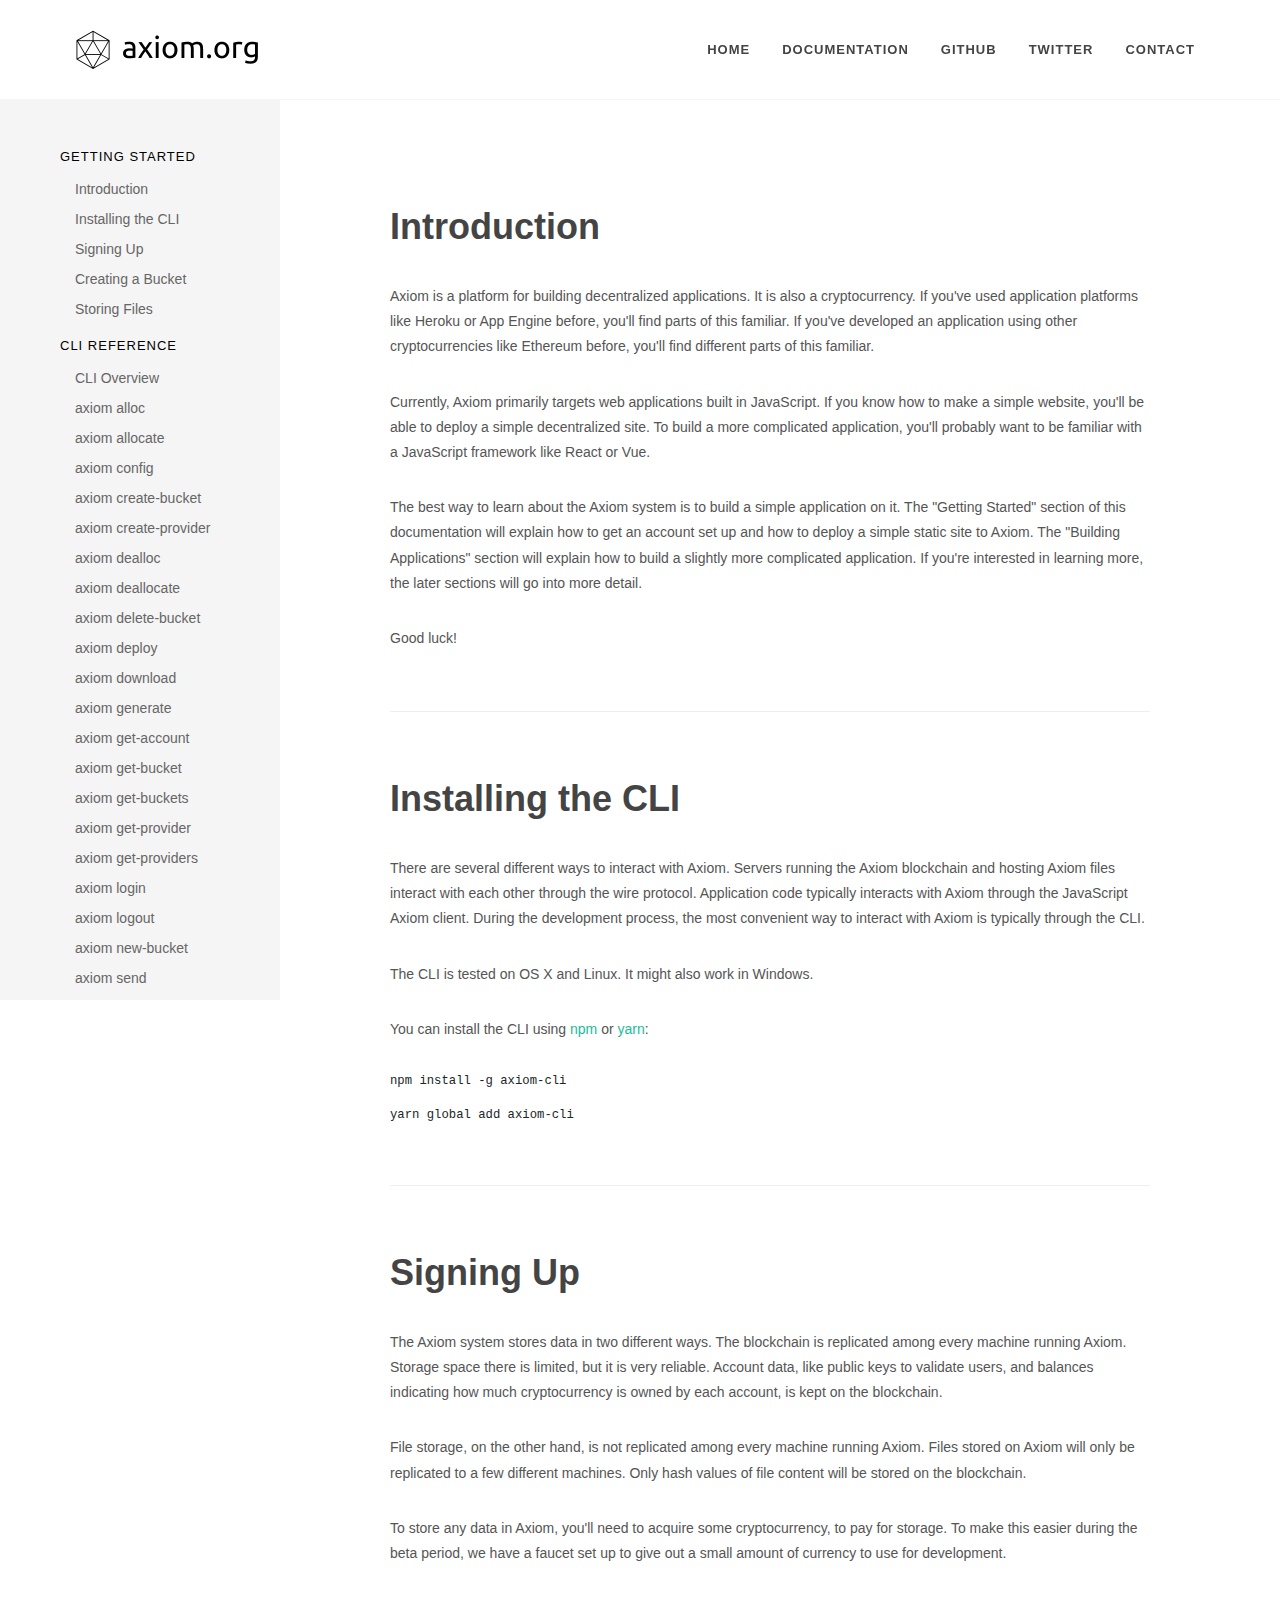
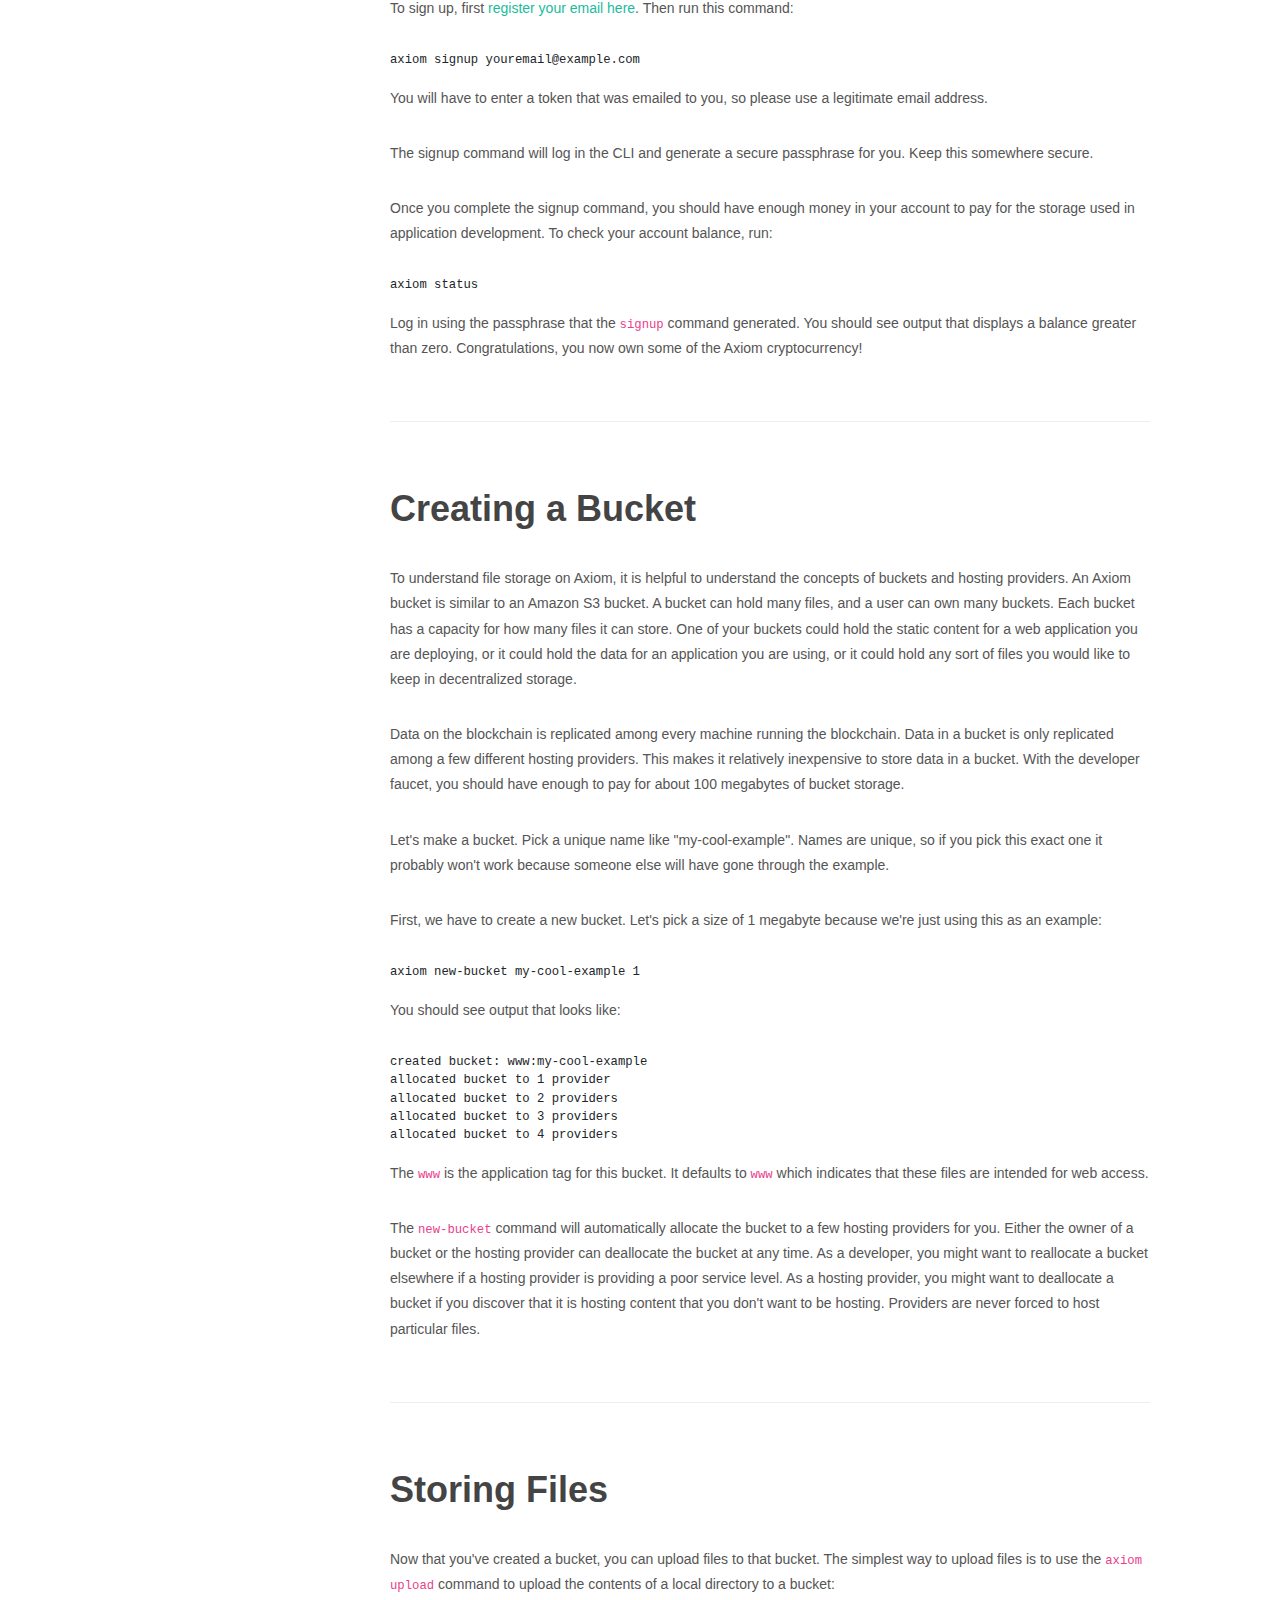
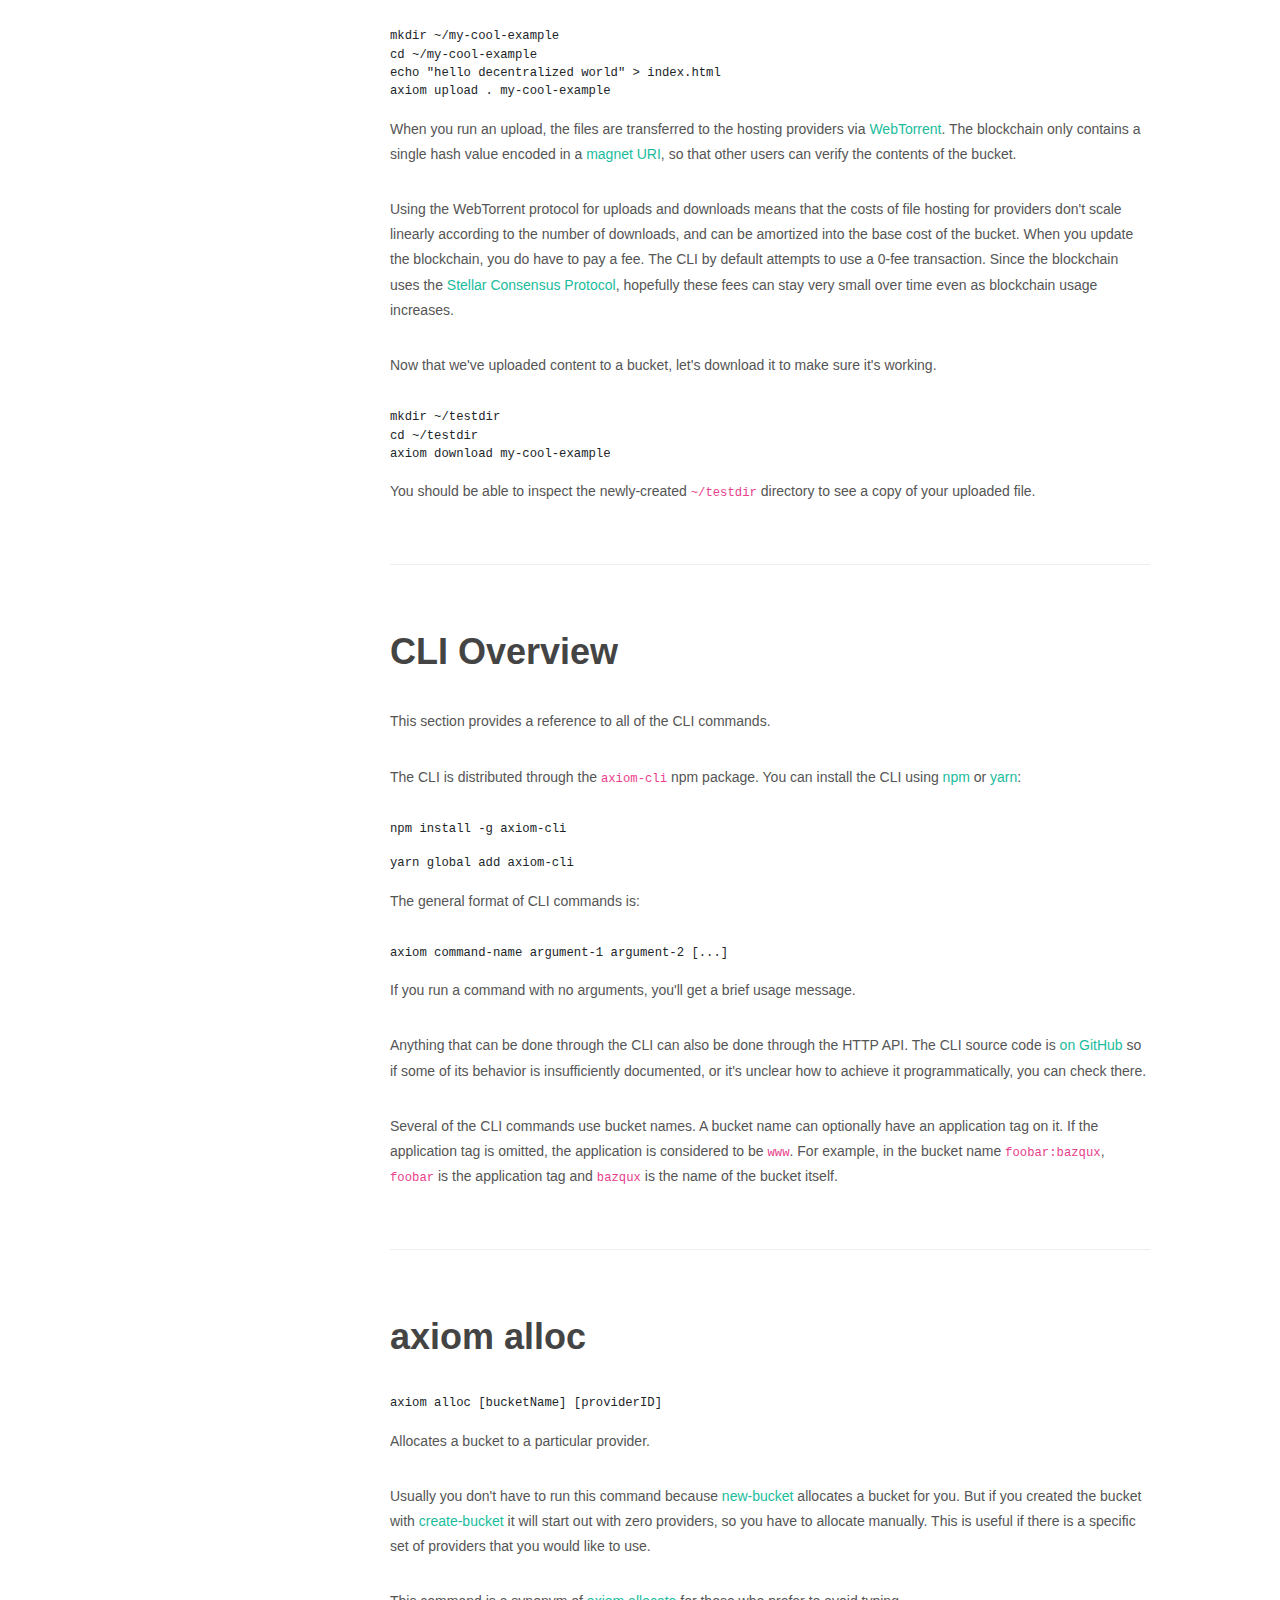
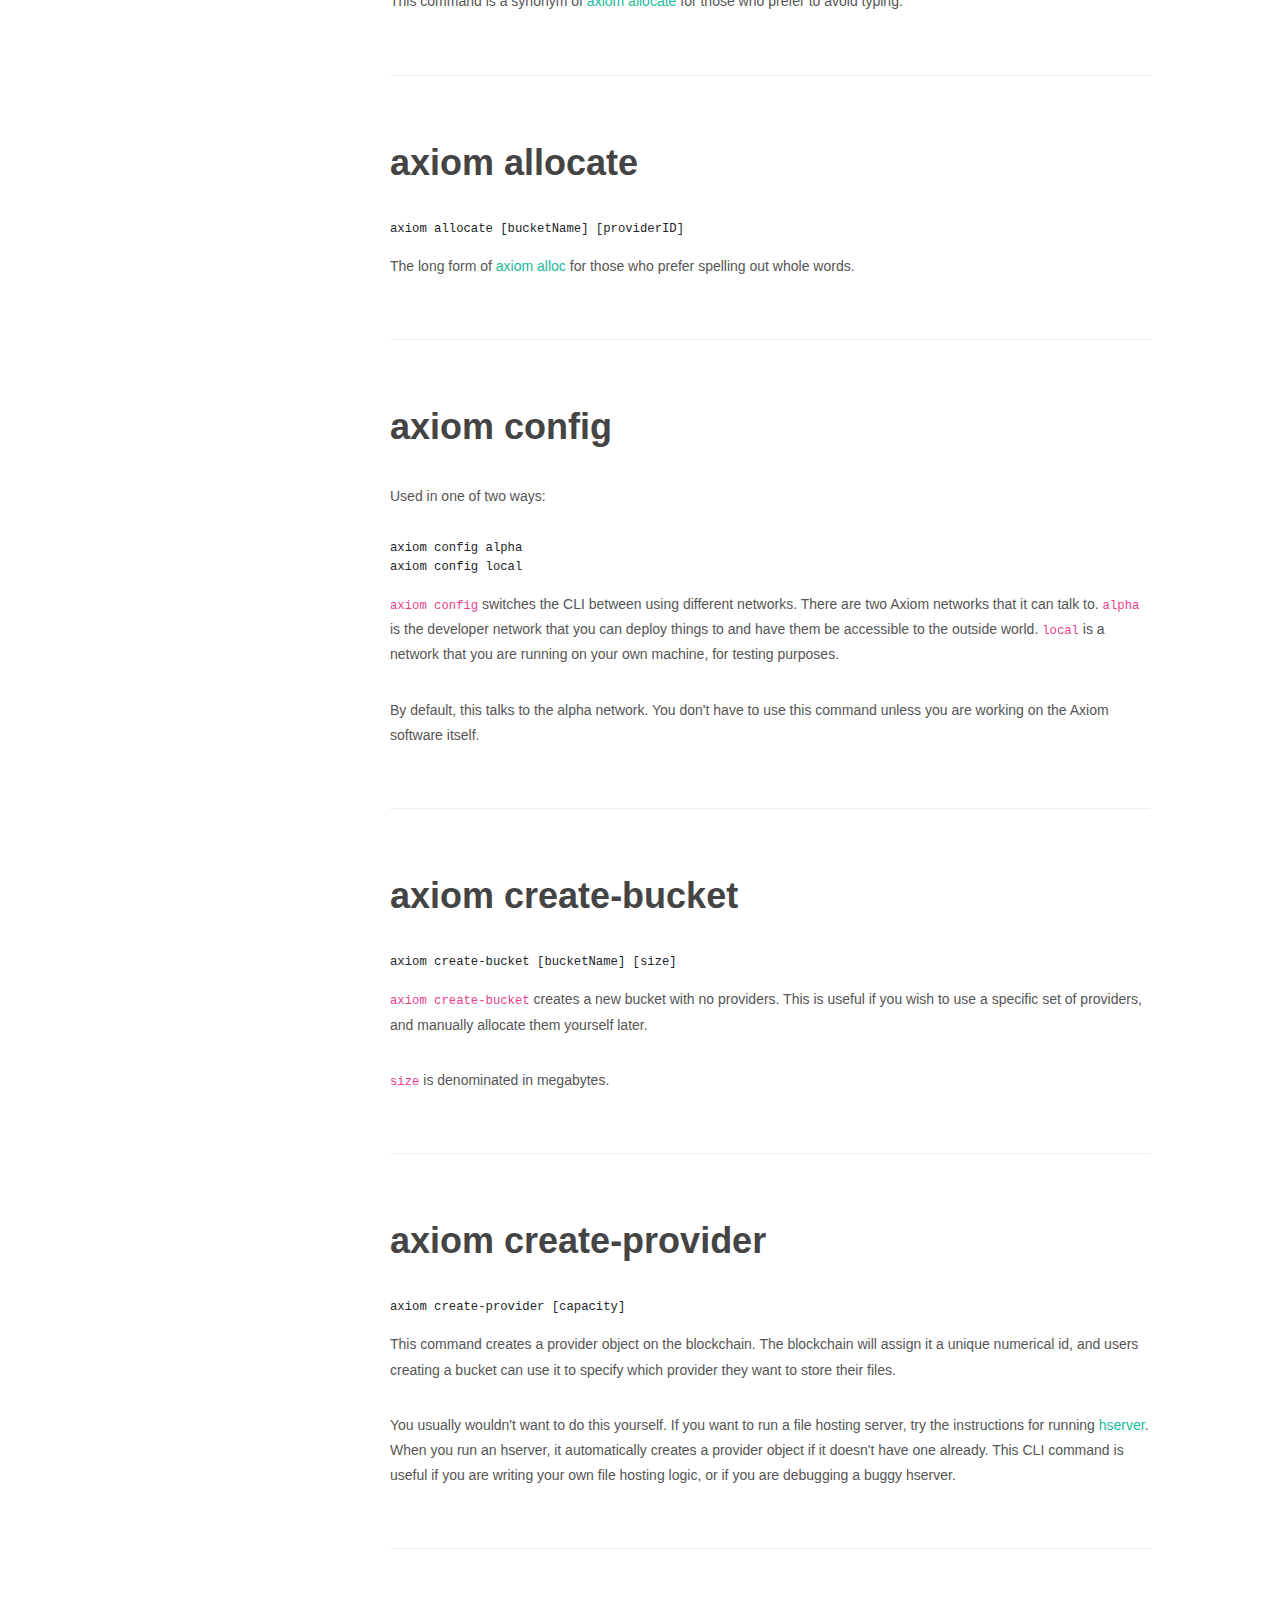
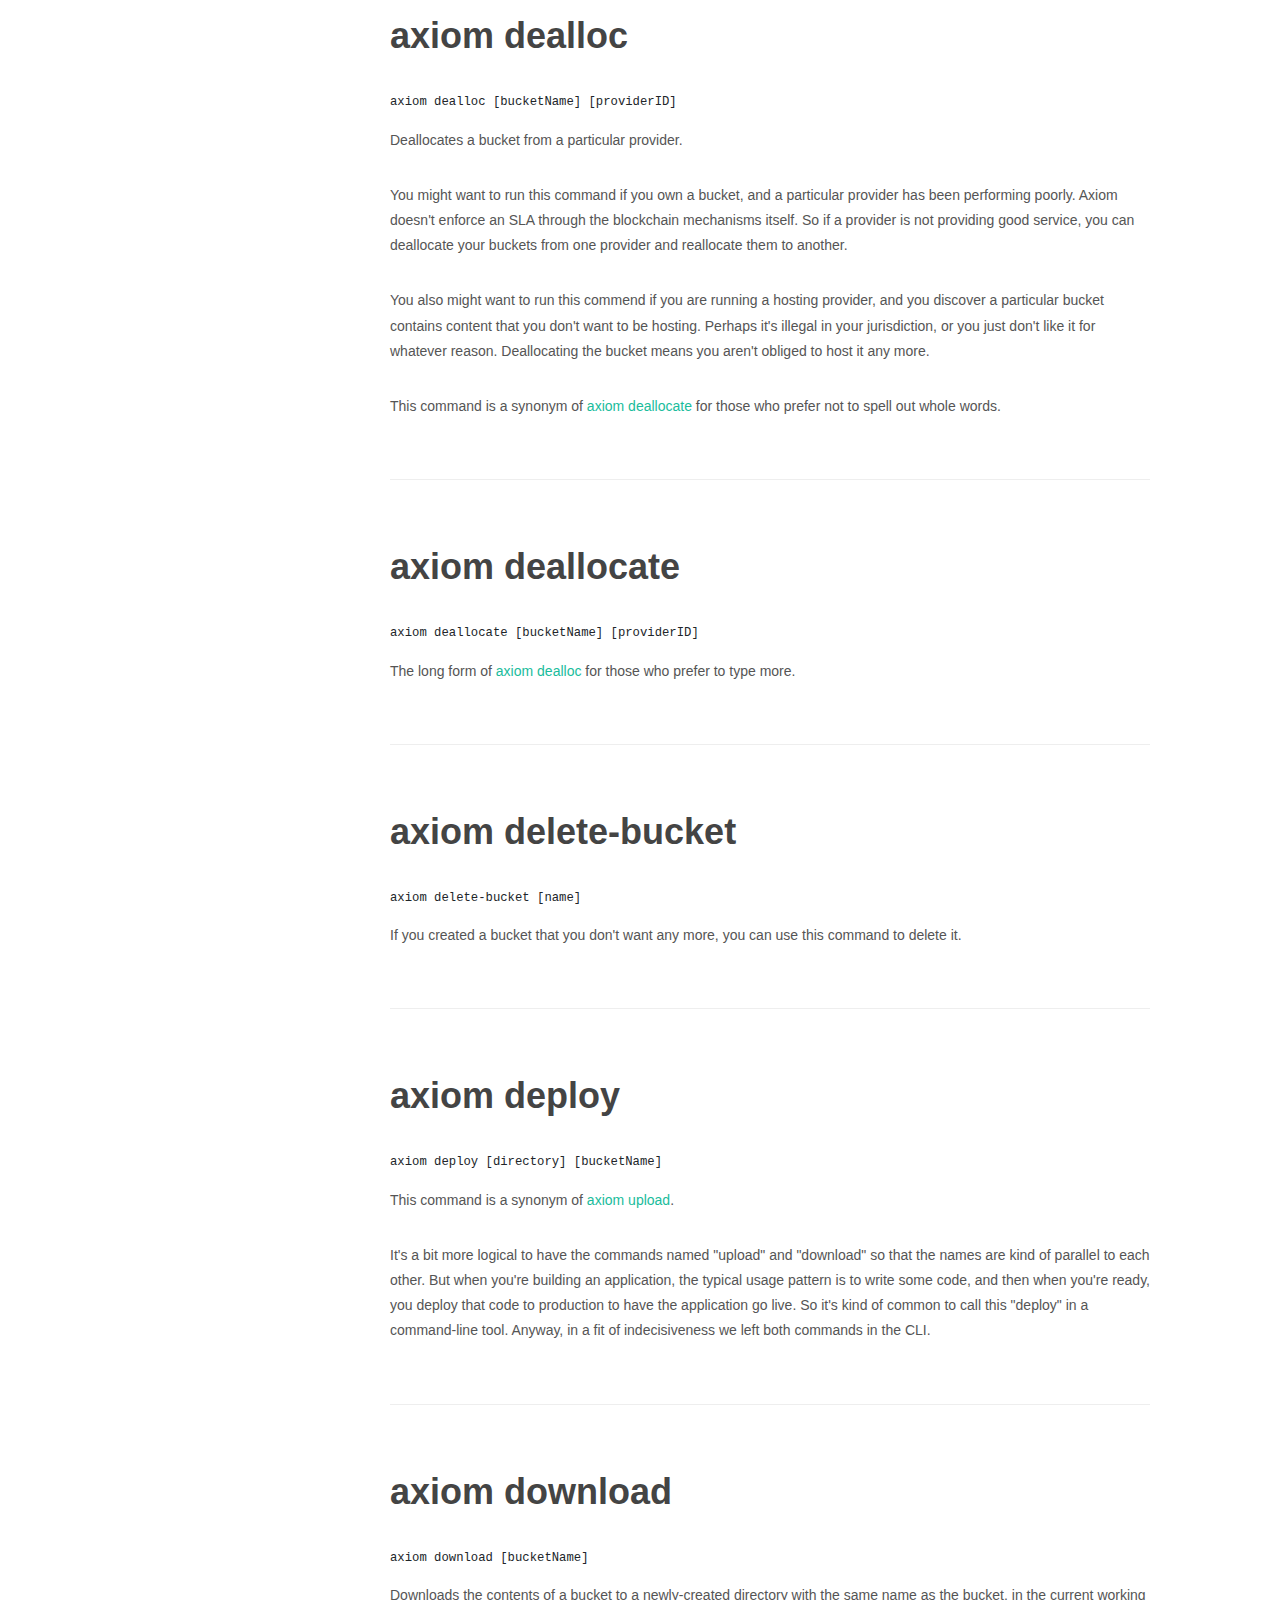
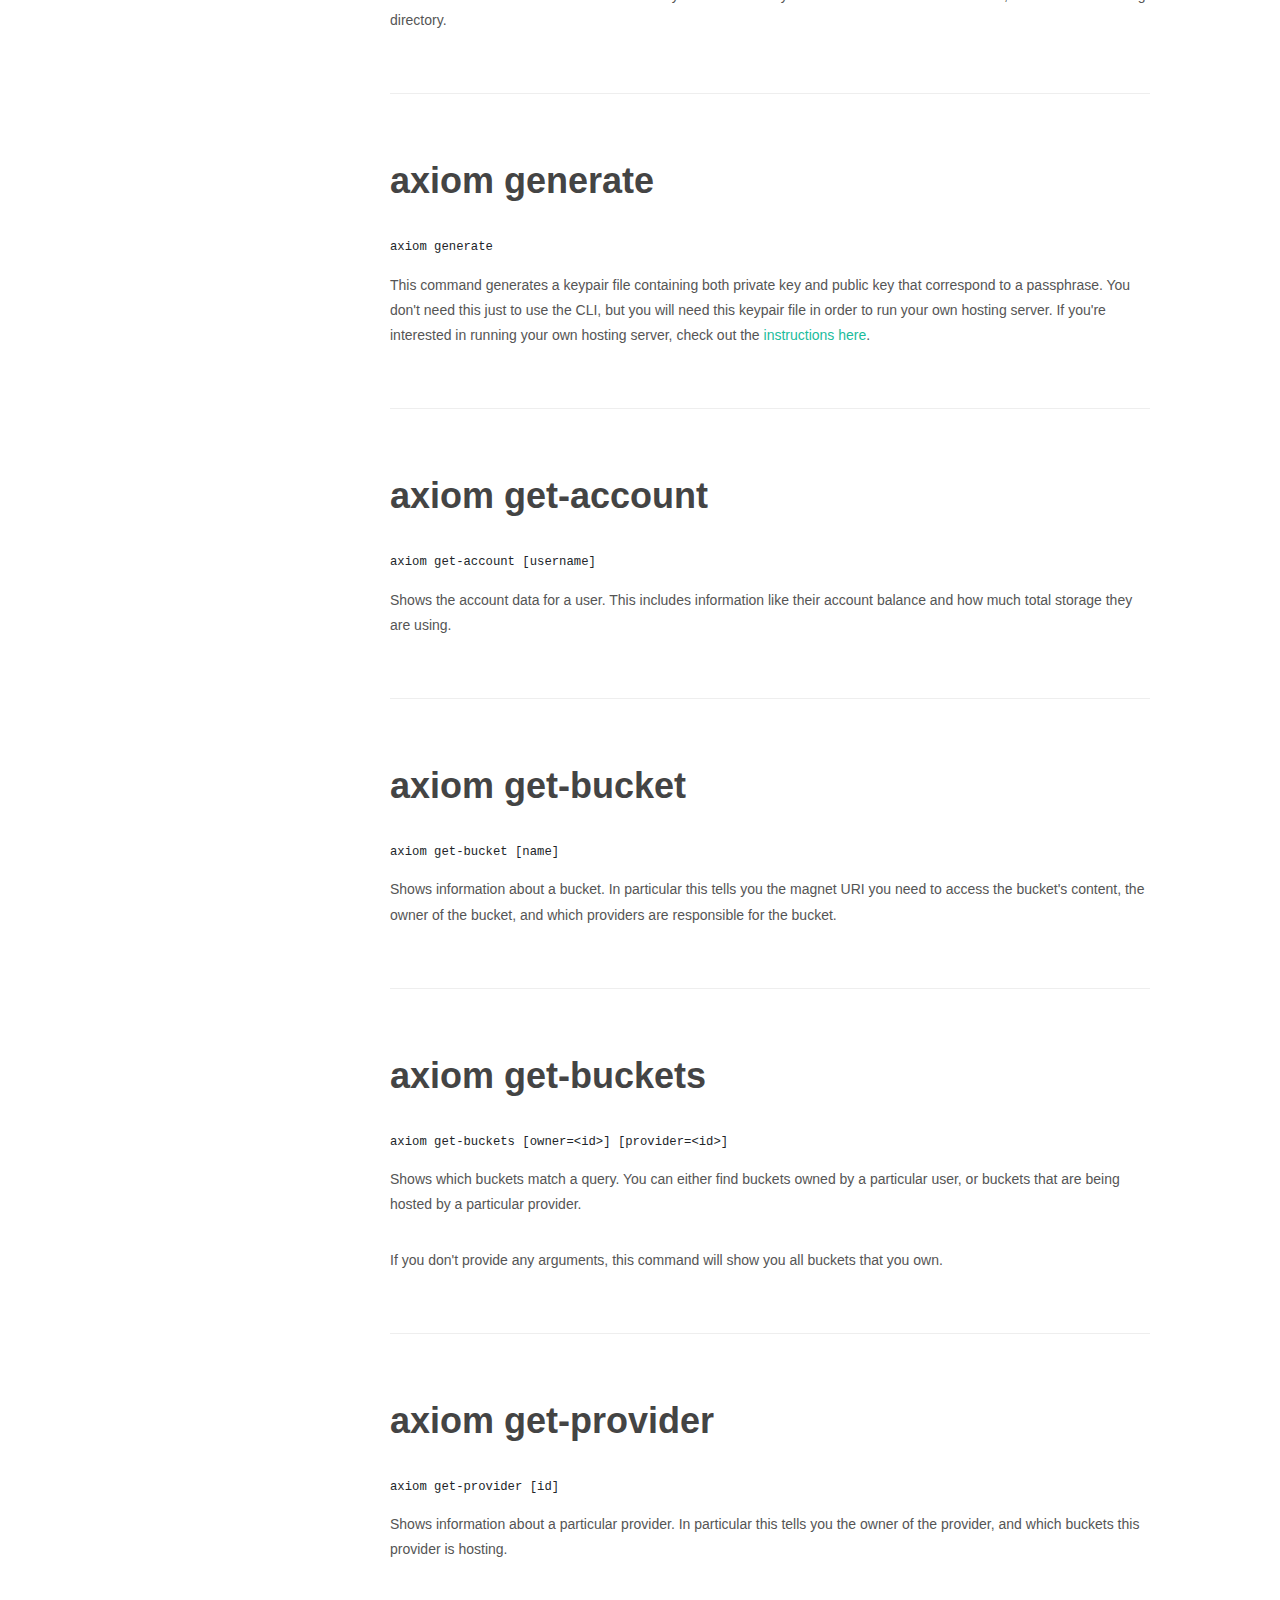
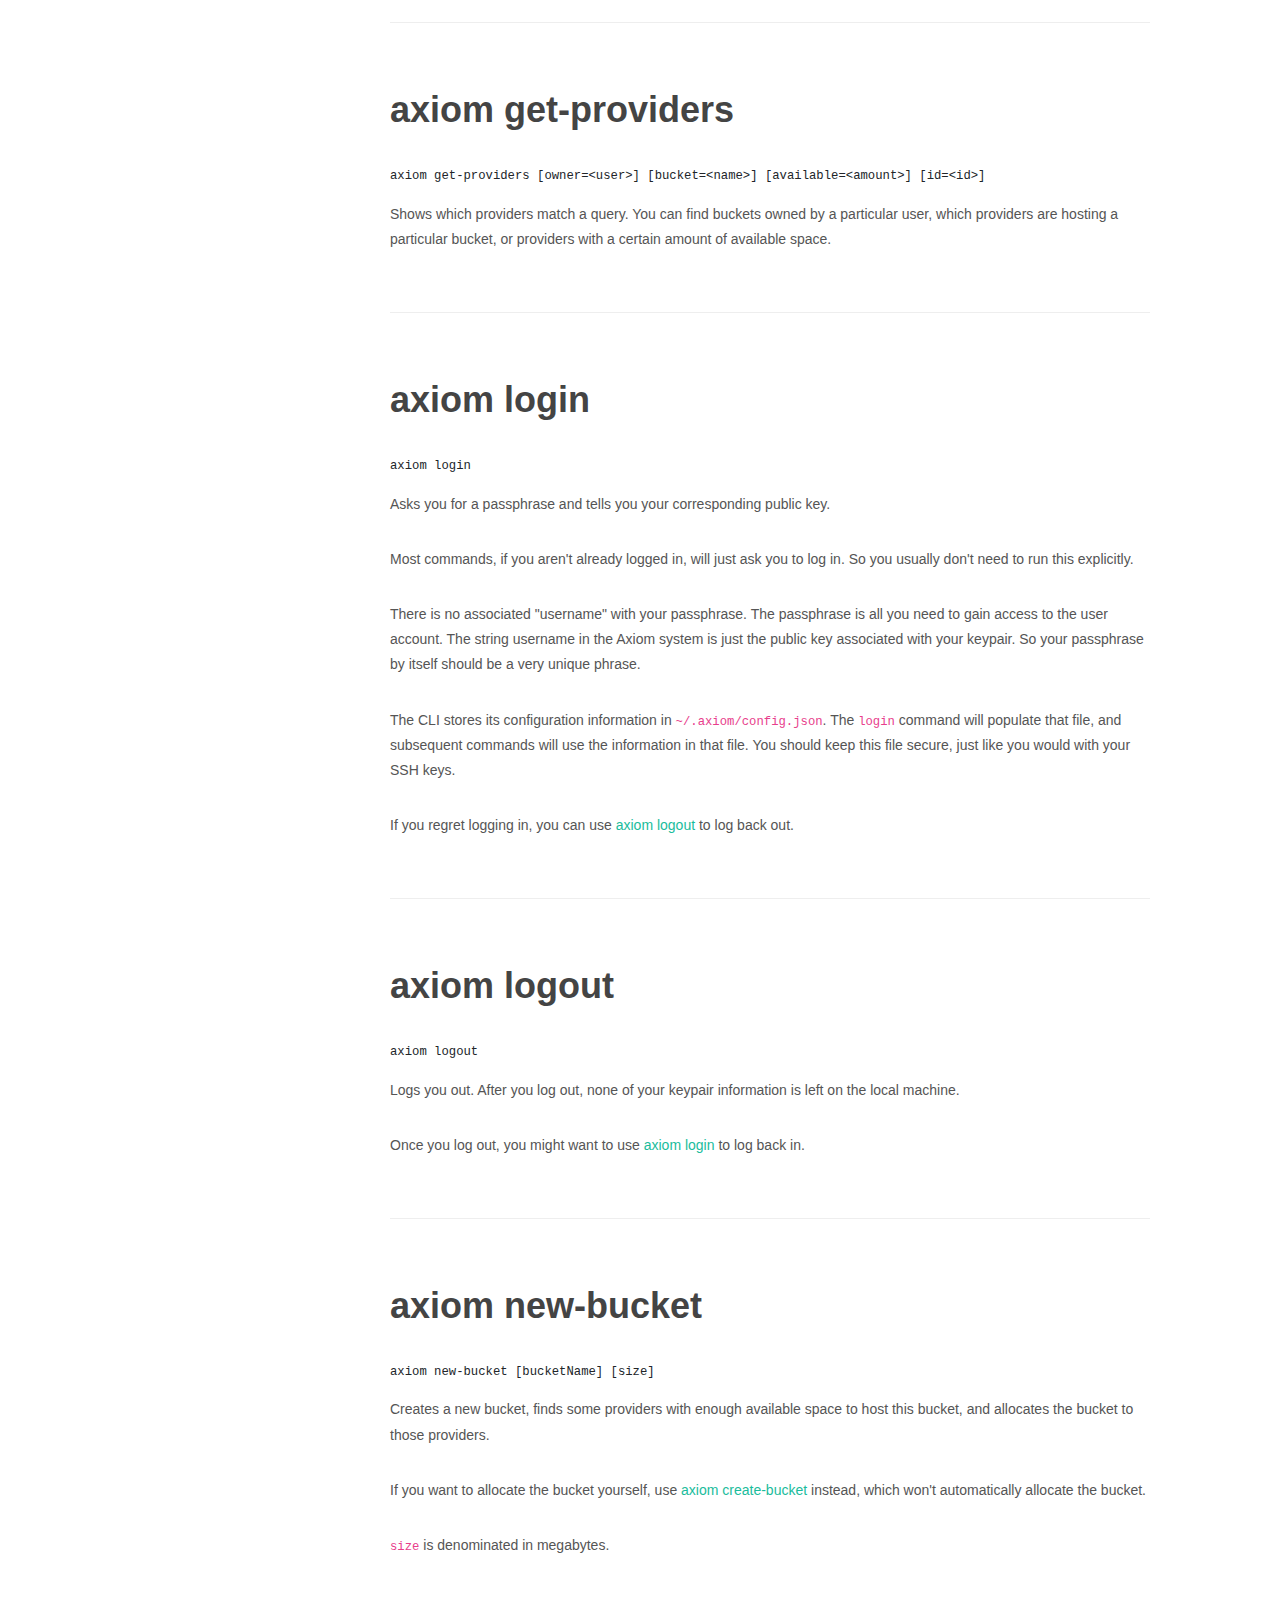
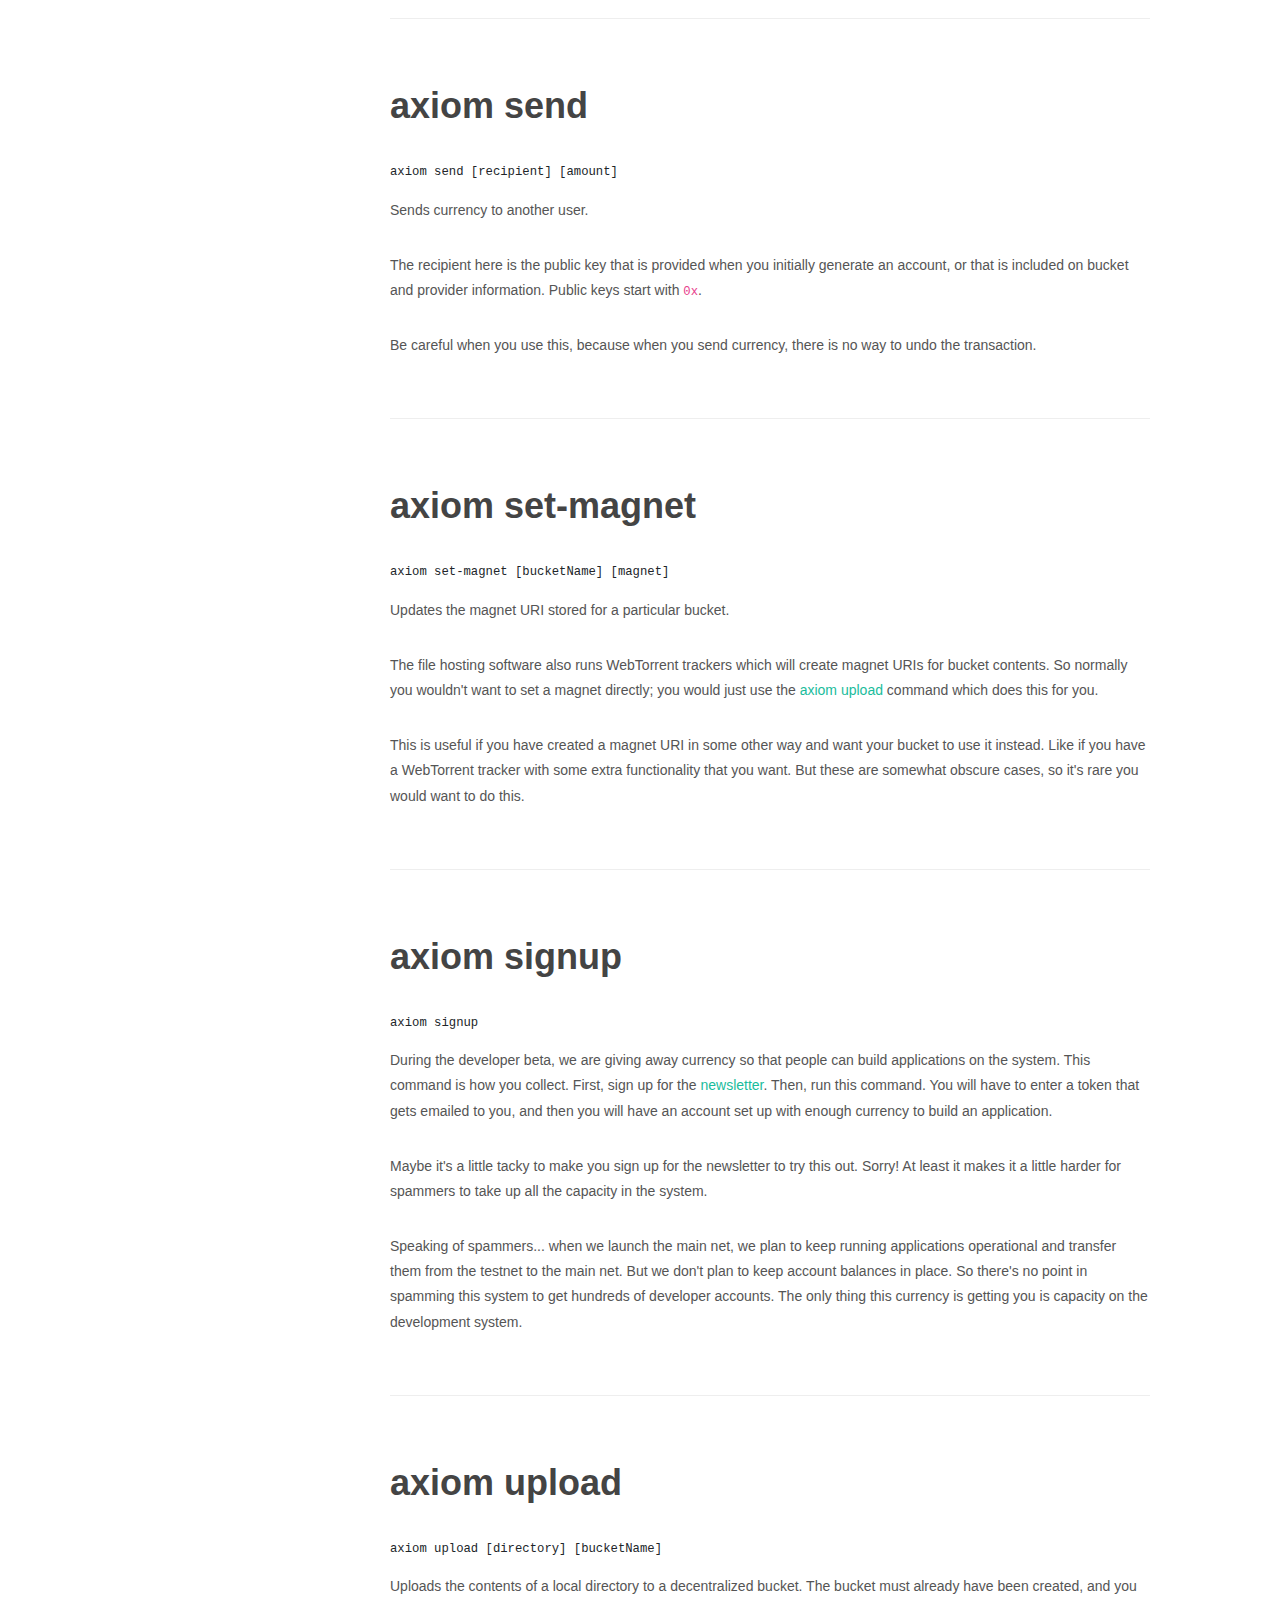
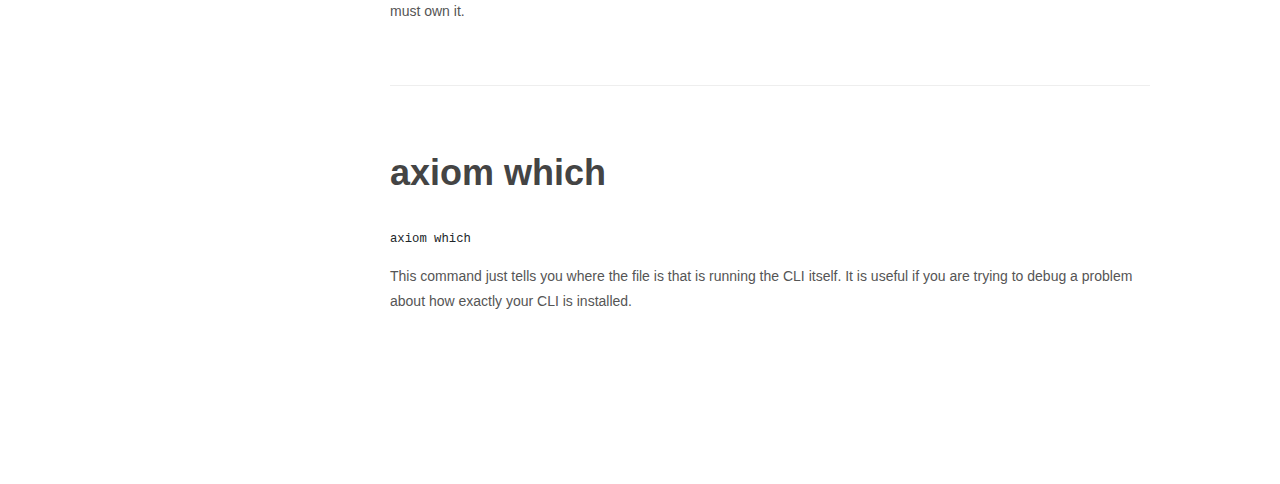
==== docs/index.html @ 7c4518cd "Updates" ====
<!DOCTYPE html><html><head><meta charSet="utf-8"/><meta http-equiv="x-ua-compatible" content="ie=edge"/><meta name="viewport" content="width=device-width, initial-scale=1, shrink-to-fit=no"/><link rel="apple-touch-icon" sizes="180x180" href="/apple-touch-icon.png"/><link rel="icon" type="image/png" sizes="32x32" href="/favicon-32x32.png"/><link rel="icon" type="image/png" sizes="16x16" href="/favicon-16x16.png"/><link rel="manifest" href="/site.webmanifest"/><meta name="msapplication-TileColor" content="#da532c"/><meta name="theme-color" content="#ffffff"/><style data-href="/styles.1f402198d381c0c1d141.css">/*!
Animate.css - http://daneden.me/animate
Licensed under the MIT license - http://opensource.org/licenses/MIT

Copyright (c) 2014 Daniel Eden
*/.not-animated{opacity:0}@-webkit-keyframes bounce{0%,20%,53%,80%,to{-webkit-animation-timing-function:cubic-bezier(.215,.61,.355,1);animation-timing-function:cubic-bezier(.215,.61,.355,1);-webkit-transform:translateZ(0);transform:translateZ(0)}40%,43%{-webkit-animation-timing-function:cubic-bezier(.755,.05,.855,.06);animation-timing-function:cubic-bezier(.755,.05,.855,.06);-webkit-transform:translate3d(0,-30px,0);transform:translate3d(0,-30px,0)}70%{-webkit-animation-timing-function:cubic-bezier(.755,.05,.855,.06);animation-timing-function:cubic-bezier(.755,.05,.855,.06);-webkit-transform:translate3d(0,-15px,0);transform:translate3d(0,-15px,0)}90%{-webkit-transform:translate3d(0,-4px,0);transform:translate3d(0,-4px,0)}}@keyframes bounce{0%,20%,53%,80%,to{-webkit-animation-timing-function:cubic-bezier(.215,.61,.355,1);animation-timing-function:cubic-bezier(.215,.61,.355,1);-webkit-transform:translateZ(0);transform:translateZ(0)}40%,43%{-webkit-animation-timing-function:cubic-bezier(.755,.05,.855,.06);animation-timing-function:cubic-bezier(.755,.05,.855,.06);-webkit-transform:translate3d(0,-30px,0);transform:translate3d(0,-30px,0)}70%{-webkit-animation-timing-function:cubic-bezier(.755,.05,.855,.06);animation-timing-function:cubic-bezier(.755,.05,.855,.06);-webkit-transform:translate3d(0,-15px,0);transform:translate3d(0,-15px,0)}90%{-webkit-transform:translate3d(0,-4px,0);transform:translate3d(0,-4px,0)}}.bounce{-webkit-animation-name:bounce;animation-name:bounce;-webkit-transform-origin:center bottom;transform-origin:center bottom}@-webkit-keyframes flash{0%,50%,to{opacity:1}25%,75%{opacity:0}}@keyframes flash{0%,50%,to{opacity:1}25%,75%{opacity:0}}.flash{-webkit-animation-name:flash;animation-name:flash}@-webkit-keyframes pulse{0%{-webkit-transform:scaleX(1);transform:scaleX(1)}50%{-webkit-transform:scale3d(1.05,1.05,1.05);transform:scale3d(1.05,1.05,1.05)}to{-webkit-transform:scaleX(1);transform:scaleX(1)}}@keyframes pulse{0%{-webkit-transform:scaleX(1);transform:scaleX(1)}50%{-webkit-transform:scale3d(1.05,1.05,1.05);transform:scale3d(1.05,1.05,1.05)}to{-webkit-transform:scaleX(1);transform:scaleX(1)}}.pulse{-webkit-animation-name:pulse;animation-name:pulse}@-webkit-keyframes rubberBand{0%{-webkit-transform:scaleX(1);transform:scaleX(1)}30%{-webkit-transform:scale3d(1.25,.75,1);transform:scale3d(1.25,.75,1)}40%{-webkit-transform:scale3d(.75,1.25,1);transform:scale3d(.75,1.25,1)}50%{-webkit-transform:scale3d(1.15,.85,1);transform:scale3d(1.15,.85,1)}65%{-webkit-transform:scale3d(.95,1.05,1);transform:scale3d(.95,1.05,1)}75%{-webkit-transform:scale3d(1.05,.95,1);transform:scale3d(1.05,.95,1)}to{-webkit-transform:scaleX(1);transform:scaleX(1)}}@keyframes rubberBand{0%{-webkit-transform:scaleX(1);transform:scaleX(1)}30%{-webkit-transform:scale3d(1.25,.75,1);transform:scale3d(1.25,.75,1)}40%{-webkit-transform:scale3d(.75,1.25,1);transform:scale3d(.75,1.25,1)}50%{-webkit-transform:scale3d(1.15,.85,1);transform:scale3d(1.15,.85,1)}65%{-webkit-transform:scale3d(.95,1.05,1);transform:scale3d(.95,1.05,1)}75%{-webkit-transform:scale3d(1.05,.95,1);transform:scale3d(1.05,.95,1)}to{-webkit-transform:scaleX(1);transform:scaleX(1)}}.rubberBand{-webkit-animation-name:rubberBand;animation-name:rubberBand}@-webkit-keyframes shake{0%,to{-webkit-transform:translateZ(0);transform:translateZ(0)}10%,30%,50%,70%,90%{-webkit-transform:translate3d(-10px,0,0);transform:translate3d(-10px,0,0)}20%,40%,60%,80%{-webkit-transform:translate3d(10px,0,0);transform:translate3d(10px,0,0)}}@keyframes shake{0%,to{-webkit-transform:translateZ(0);transform:translateZ(0)}10%,30%,50%,70%,90%{-webkit-transform:translate3d(-10px,0,0);transform:translate3d(-10px,0,0)}20%,40%,60%,80%{-webkit-transform:translate3d(10px,0,0);transform:translate3d(10px,0,0)}}.shake{-webkit-animation-name:shake;animation-name:shake}@-webkit-keyframes headShake{0%{-webkit-transform:translateX(0);transform:translateX(0)}6.5%{-webkit-transform:translateX(-6px) rotateY(-9deg);transform:translateX(-6px) rotateY(-9deg)}18.5%{-webkit-transform:translateX(5px) rotateY(7deg);transform:translateX(5px) rotateY(7deg)}31.5%{-webkit-transform:translateX(-3px) rotateY(-5deg);transform:translateX(-3px) rotateY(-5deg)}43.5%{-webkit-transform:translateX(2px) rotateY(3deg);transform:translateX(2px) rotateY(3deg)}50%{-webkit-transform:translateX(0);transform:translateX(0)}}@keyframes headShake{0%{-webkit-transform:translateX(0);transform:translateX(0)}6.5%{-webkit-transform:translateX(-6px) rotateY(-9deg);transform:translateX(-6px) rotateY(-9deg)}18.5%{-webkit-transform:translateX(5px) rotateY(7deg);transform:translateX(5px) rotateY(7deg)}31.5%{-webkit-transform:translateX(-3px) rotateY(-5deg);transform:translateX(-3px) rotateY(-5deg)}43.5%{-webkit-transform:translateX(2px) rotateY(3deg);transform:translateX(2px) rotateY(3deg)}50%{-webkit-transform:translateX(0);transform:translateX(0)}}.headShake{-webkit-animation-timing-function:ease-in-out;animation-timing-function:ease-in-out;-webkit-animation-name:headShake;animation-name:headShake}@-webkit-keyframes swing{20%{-webkit-transform:rotate(15deg);transform:rotate(15deg)}40%{-webkit-transform:rotate(-10deg);transform:rotate(-10deg)}60%{-webkit-transform:rotate(5deg);transform:rotate(5deg)}80%{-webkit-transform:rotate(-5deg);transform:rotate(-5deg)}to{-webkit-transform:rotate(0deg);transform:rotate(0deg)}}@keyframes swing{20%{-webkit-transform:rotate(15deg);transform:rotate(15deg)}40%{-webkit-transform:rotate(-10deg);transform:rotate(-10deg)}60%{-webkit-transform:rotate(5deg);transform:rotate(5deg)}80%{-webkit-transform:rotate(-5deg);transform:rotate(-5deg)}to{-webkit-transform:rotate(0deg);transform:rotate(0deg)}}.swing{-webkit-transform-origin:top center;transform-origin:top center;-webkit-animation-name:swing;animation-name:swing}@-webkit-keyframes tada{0%{-webkit-transform:scaleX(1);transform:scaleX(1)}10%,20%{-webkit-transform:scale3d(.9,.9,.9) rotate(-3deg);transform:scale3d(.9,.9,.9) rotate(-3deg)}30%,50%,70%,90%{-webkit-transform:scale3d(1.1,1.1,1.1) rotate(3deg);transform:scale3d(1.1,1.1,1.1) rotate(3deg)}40%,60%,80%{-webkit-transform:scale3d(1.1,1.1,1.1) rotate(-3deg);transform:scale3d(1.1,1.1,1.1) rotate(-3deg)}to{-webkit-transform:scaleX(1);transform:scaleX(1)}}@keyframes tada{0%{-webkit-transform:scaleX(1);transform:scaleX(1)}10%,20%{-webkit-transform:scale3d(.9,.9,.9) rotate(-3deg);transform:scale3d(.9,.9,.9) rotate(-3deg)}30%,50%,70%,90%{-webkit-transform:scale3d(1.1,1.1,1.1) rotate(3deg);transform:scale3d(1.1,1.1,1.1) rotate(3deg)}40%,60%,80%{-webkit-transform:scale3d(1.1,1.1,1.1) rotate(-3deg);transform:scale3d(1.1,1.1,1.1) rotate(-3deg)}to{-webkit-transform:scaleX(1);transform:scaleX(1)}}.tada{-webkit-animation-name:tada;animation-name:tada}@-webkit-keyframes wobble{0%{-webkit-transform:translateZ(0);transform:translateZ(0)}15%{-webkit-transform:translate3d(-25%,0,0) rotate(-5deg);transform:translate3d(-25%,0,0) rotate(-5deg)}30%{-webkit-transform:translate3d(20%,0,0) rotate(3deg);transform:translate3d(20%,0,0) rotate(3deg)}45%{-webkit-transform:translate3d(-15%,0,0) rotate(-3deg);transform:translate3d(-15%,0,0) rotate(-3deg)}60%{-webkit-transform:translate3d(10%,0,0) rotate(2deg);transform:translate3d(10%,0,0) rotate(2deg)}75%{-webkit-transform:translate3d(-5%,0,0) rotate(-1deg);transform:translate3d(-5%,0,0) rotate(-1deg)}to{-webkit-transform:translateZ(0);transform:translateZ(0)}}@keyframes wobble{0%{-webkit-transform:translateZ(0);transform:translateZ(0)}15%{-webkit-transform:translate3d(-25%,0,0) rotate(-5deg);transform:translate3d(-25%,0,0) rotate(-5deg)}30%{-webkit-transform:translate3d(20%,0,0) rotate(3deg);transform:translate3d(20%,0,0) rotate(3deg)}45%{-webkit-transform:translate3d(-15%,0,0) rotate(-3deg);transform:translate3d(-15%,0,0) rotate(-3deg)}60%{-webkit-transform:translate3d(10%,0,0) rotate(2deg);transform:translate3d(10%,0,0) rotate(2deg)}75%{-webkit-transform:translate3d(-5%,0,0) rotate(-1deg);transform:translate3d(-5%,0,0) rotate(-1deg)}to{-webkit-transform:translateZ(0);transform:translateZ(0)}}.wobble{-webkit-animation-name:wobble;animation-name:wobble}@-webkit-keyframes jello{0%,11.1%,to{-webkit-transform:translateZ(0);transform:translateZ(0)}22.2%{-webkit-transform:skewX(-12.5deg) skewY(-12.5deg);transform:skewX(-12.5deg) skewY(-12.5deg)}33.3%{-webkit-transform:skewX(6.25deg) skewY(6.25deg);transform:skewX(6.25deg) skewY(6.25deg)}44.4%{-webkit-transform:skewX(-3.125deg) skewY(-3.125deg);transform:skewX(-3.125deg) skewY(-3.125deg)}55.5%{-webkit-transform:skewX(1.5625deg) skewY(1.5625deg);transform:skewX(1.5625deg) skewY(1.5625deg)}66.6%{-webkit-transform:skewX(-.78125deg) skewY(-.78125deg);transform:skewX(-.78125deg) skewY(-.78125deg)}77.7%{-webkit-transform:skewX(.390625deg) skewY(.390625deg);transform:skewX(.390625deg) skewY(.390625deg)}88.8%{-webkit-transform:skewX(-.1953125deg) skewY(-.1953125deg);transform:skewX(-.1953125deg) skewY(-.1953125deg)}}@keyframes jello{0%,11.1%,to{-webkit-transform:translateZ(0);transform:translateZ(0)}22.2%{-webkit-transform:skewX(-12.5deg) skewY(-12.5deg);transform:skewX(-12.5deg) skewY(-12.5deg)}33.3%{-webkit-transform:skewX(6.25deg) skewY(6.25deg);transform:skewX(6.25deg) skewY(6.25deg)}44.4%{-webkit-transform:skewX(-3.125deg) skewY(-3.125deg);transform:skewX(-3.125deg) skewY(-3.125deg)}55.5%{-webkit-transform:skewX(1.5625deg) skewY(1.5625deg);transform:skewX(1.5625deg) skewY(1.5625deg)}66.6%{-webkit-transform:skewX(-.78125deg) skewY(-.78125deg);transform:skewX(-.78125deg) skewY(-.78125deg)}77.7%{-webkit-transform:skewX(.390625deg) skewY(.390625deg);transform:skewX(.390625deg) skewY(.390625deg)}88.8%{-webkit-transform:skewX(-.1953125deg) skewY(-.1953125deg);transform:skewX(-.1953125deg) skewY(-.1953125deg)}}.jello{-webkit-animation-name:jello;animation-name:jello;-webkit-transform-origin:center;transform-origin:center}@-webkit-keyframes heartBeat{0%{-webkit-transform:scale(1);transform:scale(1)}14%{-webkit-transform:scale(1.3);transform:scale(1.3)}28%{-webkit-transform:scale(1);transform:scale(1)}42%{-webkit-transform:scale(1.3);transform:scale(1.3)}70%{-webkit-transform:scale(1);transform:scale(1)}}@keyframes heartBeat{0%{-webkit-transform:scale(1);transform:scale(1)}14%{-webkit-transform:scale(1.3);transform:scale(1.3)}28%{-webkit-transform:scale(1);transform:scale(1)}42%{-webkit-transform:scale(1.3);transform:scale(1.3)}70%{-webkit-transform:scale(1);transform:scale(1)}}.heartBeat{-webkit-animation-name:heartBeat;animation-name:heartBeat;-webkit-animation-duration:1.3s;animation-duration:1.3s;-webkit-animation-timing-function:ease-in-out;animation-timing-function:ease-in-out}@-webkit-keyframes bounceIn{0%,20%,40%,60%,80%,to{-webkit-animation-timing-function:cubic-bezier(.215,.61,.355,1);animation-timing-function:cubic-bezier(.215,.61,.355,1)}0%{opacity:0;-webkit-transform:scale3d(.3,.3,.3);transform:scale3d(.3,.3,.3)}20%{-webkit-transform:scale3d(1.1,1.1,1.1);transform:scale3d(1.1,1.1,1.1)}40%{-webkit-transform:scale3d(.9,.9,.9);transform:scale3d(.9,.9,.9)}60%{opacity:1;-webkit-transform:scale3d(1.03,1.03,1.03);transform:scale3d(1.03,1.03,1.03)}80%{-webkit-transform:scale3d(.97,.97,.97);transform:scale3d(.97,.97,.97)}to{opacity:1;-webkit-transform:scaleX(1);transform:scaleX(1)}}@keyframes bounceIn{0%,20%,40%,60%,80%,to{-webkit-animation-timing-function:cubic-bezier(.215,.61,.355,1);animation-timing-function:cubic-bezier(.215,.61,.355,1)}0%{opacity:0;-webkit-transform:scale3d(.3,.3,.3);transform:scale3d(.3,.3,.3)}20%{-webkit-transform:scale3d(1.1,1.1,1.1);transform:scale3d(1.1,1.1,1.1)}40%{-webkit-transform:scale3d(.9,.9,.9);transform:scale3d(.9,.9,.9)}60%{opacity:1;-webkit-transform:scale3d(1.03,1.03,1.03);transform:scale3d(1.03,1.03,1.03)}80%{-webkit-transform:scale3d(.97,.97,.97);transform:scale3d(.97,.97,.97)}to{opacity:1;-webkit-transform:scaleX(1);transform:scaleX(1)}}.bounceIn{-webkit-animation-duration:.75s;animation-duration:.75s;-webkit-animation-name:bounceIn;animation-name:bounceIn}@-webkit-keyframes bounceInDown{0%,60%,75%,90%,to{-webkit-animation-timing-function:cubic-bezier(.215,.61,.355,1);animation-timing-function:cubic-bezier(.215,.61,.355,1)}0%{opacity:0;-webkit-transform:translate3d(0,-3000px,0);transform:translate3d(0,-3000px,0)}60%{opacity:1;-webkit-transform:translate3d(0,25px,0);transform:translate3d(0,25px,0)}75%{-webkit-transform:translate3d(0,-10px,0);transform:translate3d(0,-10px,0)}90%{-webkit-transform:translate3d(0,5px,0);transform:translate3d(0,5px,0)}to{-webkit-transform:translateZ(0);transform:translateZ(0)}}@keyframes bounceInDown{0%,60%,75%,90%,to{-webkit-animation-timing-function:cubic-bezier(.215,.61,.355,1);animation-timing-function:cubic-bezier(.215,.61,.355,1)}0%{opacity:0;-webkit-transform:translate3d(0,-3000px,0);transform:translate3d(0,-3000px,0)}60%{opacity:1;-webkit-transform:translate3d(0,25px,0);transform:translate3d(0,25px,0)}75%{-webkit-transform:translate3d(0,-10px,0);transform:translate3d(0,-10px,0)}90%{-webkit-transform:translate3d(0,5px,0);transform:translate3d(0,5px,0)}to{-webkit-transform:translateZ(0);transform:translateZ(0)}}.bounceInDown{-webkit-animation-name:bounceInDown;animation-name:bounceInDown}@-webkit-keyframes bounceInLeft{0%,60%,75%,90%,to{-webkit-animation-timing-function:cubic-bezier(.215,.61,.355,1);animation-timing-function:cubic-bezier(.215,.61,.355,1)}0%{opacity:0;-webkit-transform:translate3d(-3000px,0,0);transform:translate3d(-3000px,0,0)}60%{opacity:1;-webkit-transform:translate3d(25px,0,0);transform:translate3d(25px,0,0)}75%{-webkit-transform:translate3d(-10px,0,0);transform:translate3d(-10px,0,0)}90%{-webkit-transform:translate3d(5px,0,0);transform:translate3d(5px,0,0)}to{-webkit-transform:translateZ(0);transform:translateZ(0)}}@keyframes bounceInLeft{0%,60%,75%,90%,to{-webkit-animation-timing-function:cubic-bezier(.215,.61,.355,1);animation-timing-function:cubic-bezier(.215,.61,.355,1)}0%{opacity:0;-webkit-transform:translate3d(-3000px,0,0);transform:translate3d(-3000px,0,0)}60%{opacity:1;-webkit-transform:translate3d(25px,0,0);transform:translate3d(25px,0,0)}75%{-webkit-transform:translate3d(-10px,0,0);transform:translate3d(-10px,0,0)}90%{-webkit-transform:translate3d(5px,0,0);transform:translate3d(5px,0,0)}to{-webkit-transform:translateZ(0);transform:translateZ(0)}}.bounceInLeft{-webkit-animation-name:bounceInLeft;animation-name:bounceInLeft}@-webkit-keyframes bounceInRight{0%,60%,75%,90%,to{-webkit-animation-timing-function:cubic-bezier(.215,.61,.355,1);animation-timing-function:cubic-bezier(.215,.61,.355,1)}0%{opacity:0;-webkit-transform:translate3d(3000px,0,0);transform:translate3d(3000px,0,0)}60%{opacity:1;-webkit-transform:translate3d(-25px,0,0);transform:translate3d(-25px,0,0)}75%{-webkit-transform:translate3d(10px,0,0);transform:translate3d(10px,0,0)}90%{-webkit-transform:translate3d(-5px,0,0);transform:translate3d(-5px,0,0)}to{-webkit-transform:translateZ(0);transform:translateZ(0)}}@keyframes bounceInRight{0%,60%,75%,90%,to{-webkit-animation-timing-function:cubic-bezier(.215,.61,.355,1);animation-timing-function:cubic-bezier(.215,.61,.355,1)}0%{opacity:0;-webkit-transform:translate3d(3000px,0,0);transform:translate3d(3000px,0,0)}60%{opacity:1;-webkit-transform:translate3d(-25px,0,0);transform:translate3d(-25px,0,0)}75%{-webkit-transform:translate3d(10px,0,0);transform:translate3d(10px,0,0)}90%{-webkit-transform:translate3d(-5px,0,0);transform:translate3d(-5px,0,0)}to{-webkit-transform:translateZ(0);transform:translateZ(0)}}.bounceInRight{-webkit-animation-name:bounceInRight;animation-name:bounceInRight}@-webkit-keyframes bounceInUp{0%,60%,75%,90%,to{-webkit-animation-timing-function:cubic-bezier(.215,.61,.355,1);animation-timing-function:cubic-bezier(.215,.61,.355,1)}0%{opacity:0;-webkit-transform:translate3d(0,3000px,0);transform:translate3d(0,3000px,0)}60%{opacity:1;-webkit-transform:translate3d(0,-20px,0);transform:translate3d(0,-20px,0)}75%{-webkit-transform:translate3d(0,10px,0);transform:translate3d(0,10px,0)}90%{-webkit-transform:translate3d(0,-5px,0);transform:translate3d(0,-5px,0)}to{-webkit-transform:translateZ(0);transform:translateZ(0)}}@keyframes bounceInUp{0%,60%,75%,90%,to{-webkit-animation-timing-function:cubic-bezier(.215,.61,.355,1);animation-timing-function:cubic-bezier(.215,.61,.355,1)}0%{opacity:0;-webkit-transform:translate3d(0,3000px,0);transform:translate3d(0,3000px,0)}60%{opacity:1;-webkit-transform:translate3d(0,-20px,0);transform:translate3d(0,-20px,0)}75%{-webkit-transform:translate3d(0,10px,0);transform:translate3d(0,10px,0)}90%{-webkit-transform:translate3d(0,-5px,0);transform:translate3d(0,-5px,0)}to{-webkit-transform:translateZ(0);transform:translateZ(0)}}.bounceInUp{-webkit-animation-name:bounceInUp;animation-name:bounceInUp}@-webkit-keyframes bounceOut{20%{-webkit-transform:scale3d(.9,.9,.9);transform:scale3d(.9,.9,.9)}50%,55%{opacity:1;-webkit-transform:scale3d(1.1,1.1,1.1);transform:scale3d(1.1,1.1,1.1)}to{opacity:0;-webkit-transform:scale3d(.3,.3,.3);transform:scale3d(.3,.3,.3)}}@keyframes bounceOut{20%{-webkit-transform:scale3d(.9,.9,.9);transform:scale3d(.9,.9,.9)}50%,55%{opacity:1;-webkit-transform:scale3d(1.1,1.1,1.1);transform:scale3d(1.1,1.1,1.1)}to{opacity:0;-webkit-transform:scale3d(.3,.3,.3);transform:scale3d(.3,.3,.3)}}.bounceOut{-webkit-animation-duration:.75s;animation-duration:.75s;-webkit-animation-name:bounceOut;animation-name:bounceOut}@-webkit-keyframes bounceOutDown{20%{-webkit-transform:translate3d(0,10px,0);transform:translate3d(0,10px,0)}40%,45%{opacity:1;-webkit-transform:translate3d(0,-20px,0);transform:translate3d(0,-20px,0)}to{opacity:0;-webkit-transform:translate3d(0,2000px,0);transform:translate3d(0,2000px,0)}}@keyframes bounceOutDown{20%{-webkit-transform:translate3d(0,10px,0);transform:translate3d(0,10px,0)}40%,45%{opacity:1;-webkit-transform:translate3d(0,-20px,0);transform:translate3d(0,-20px,0)}to{opacity:0;-webkit-transform:translate3d(0,2000px,0);transform:translate3d(0,2000px,0)}}.bounceOutDown{-webkit-animation-name:bounceOutDown;animation-name:bounceOutDown}@-webkit-keyframes bounceOutLeft{20%{opacity:1;-webkit-transform:translate3d(20px,0,0);transform:translate3d(20px,0,0)}to{opacity:0;-webkit-transform:translate3d(-2000px,0,0);transform:translate3d(-2000px,0,0)}}@keyframes bounceOutLeft{20%{opacity:1;-webkit-transform:translate3d(20px,0,0);transform:translate3d(20px,0,0)}to{opacity:0;-webkit-transform:translate3d(-2000px,0,0);transform:translate3d(-2000px,0,0)}}.bounceOutLeft{-webkit-animation-name:bounceOutLeft;animation-name:bounceOutLeft}@-webkit-keyframes bounceOutRight{20%{opacity:1;-webkit-transform:translate3d(-20px,0,0);transform:translate3d(-20px,0,0)}to{opacity:0;-webkit-transform:translate3d(2000px,0,0);transform:translate3d(2000px,0,0)}}@keyframes bounceOutRight{20%{opacity:1;-webkit-transform:translate3d(-20px,0,0);transform:translate3d(-20px,0,0)}to{opacity:0;-webkit-transform:translate3d(2000px,0,0);transform:translate3d(2000px,0,0)}}.bounceOutRight{-webkit-animation-name:bounceOutRight;animation-name:bounceOutRight}@-webkit-keyframes bounceOutUp{20%{-webkit-transform:translate3d(0,-10px,0);transform:translate3d(0,-10px,0)}40%,45%{opacity:1;-webkit-transform:translate3d(0,20px,0);transform:translate3d(0,20px,0)}to{opacity:0;-webkit-transform:translate3d(0,-2000px,0);transform:translate3d(0,-2000px,0)}}@keyframes bounceOutUp{20%{-webkit-transform:translate3d(0,-10px,0);transform:translate3d(0,-10px,0)}40%,45%{opacity:1;-webkit-transform:translate3d(0,20px,0);transform:translate3d(0,20px,0)}to{opacity:0;-webkit-transform:translate3d(0,-2000px,0);transform:translate3d(0,-2000px,0)}}.bounceOutUp{-webkit-animation-name:bounceOutUp;animation-name:bounceOutUp}@-webkit-keyframes fadeIn{0%{opacity:0}to{opacity:1}}@keyframes fadeIn{0%{opacity:0}to{opacity:1}}.fadeIn{-webkit-animation-name:fadeIn;animation-name:fadeIn}@-webkit-keyframes fadeInDown{0%{opacity:0;-webkit-transform:translate3d(0,-100%,0);transform:translate3d(0,-100%,0)}to{opacity:1;-webkit-transform:translateZ(0);transform:translateZ(0)}}@keyframes fadeInDown{0%{opacity:0;-webkit-transform:translate3d(0,-100%,0);transform:translate3d(0,-100%,0)}to{opacity:1;-webkit-transform:translateZ(0);transform:translateZ(0)}}.fadeInDown{-webkit-animation-name:fadeInDown;animation-name:fadeInDown}@-webkit-keyframes fadeInDownBig{0%{opacity:0;-webkit-transform:translate3d(0,-2000px,0);transform:translate3d(0,-2000px,0)}to{opacity:1;-webkit-transform:translateZ(0);transform:translateZ(0)}}@keyframes fadeInDownBig{0%{opacity:0;-webkit-transform:translate3d(0,-2000px,0);transform:translate3d(0,-2000px,0)}to{opacity:1;-webkit-transform:translateZ(0);transform:translateZ(0)}}.fadeInDownBig{-webkit-animation-name:fadeInDownBig;animation-name:fadeInDownBig}@-webkit-keyframes fadeInLeft{0%{opacity:0;-webkit-transform:translate3d(-100%,0,0);transform:translate3d(-100%,0,0)}to{opacity:1;-webkit-transform:translateZ(0);transform:translateZ(0)}}@keyframes fadeInLeft{0%{opacity:0;-webkit-transform:translate3d(-100%,0,0);transform:translate3d(-100%,0,0)}to{opacity:1;-webkit-transform:translateZ(0);transform:translateZ(0)}}.fadeInLeft{-webkit-animation-name:fadeInLeft;animation-name:fadeInLeft}@-webkit-keyframes fadeInLeftBig{0%{opacity:0;-webkit-transform:translate3d(-2000px,0,0);transform:translate3d(-2000px,0,0)}to{opacity:1;-webkit-transform:translateZ(0);transform:translateZ(0)}}@keyframes fadeInLeftBig{0%{opacity:0;-webkit-transform:translate3d(-2000px,0,0);transform:translate3d(-2000px,0,0)}to{opacity:1;-webkit-transform:translateZ(0);transform:translateZ(0)}}.fadeInLeftBig{-webkit-animation-name:fadeInLeftBig;animation-name:fadeInLeftBig}@-webkit-keyframes fadeInRight{0%{opacity:0;-webkit-transform:translate3d(100%,0,0);transform:translate3d(100%,0,0)}to{opacity:1;-webkit-transform:translateZ(0);transform:translateZ(0)}}@keyframes fadeInRight{0%{opacity:0;-webkit-transform:translate3d(100%,0,0);transform:translate3d(100%,0,0)}to{opacity:1;-webkit-transform:translateZ(0);transform:translateZ(0)}}.fadeInRight{-webkit-animation-name:fadeInRight;animation-name:fadeInRight}@-webkit-keyframes fadeInRightBig{0%{opacity:0;-webkit-transform:translate3d(2000px,0,0);transform:translate3d(2000px,0,0)}to{opacity:1;-webkit-transform:translateZ(0);transform:translateZ(0)}}@keyframes fadeInRightBig{0%{opacity:0;-webkit-transform:translate3d(2000px,0,0);transform:translate3d(2000px,0,0)}to{opacity:1;-webkit-transform:translateZ(0);transform:translateZ(0)}}.fadeInRightBig{-webkit-animation-name:fadeInRightBig;animation-name:fadeInRightBig}@-webkit-keyframes fadeInUp{0%{opacity:0;-webkit-transform:translate3d(0,100%,0);transform:translate3d(0,100%,0)}to{opacity:1;-webkit-transform:translateZ(0);transform:translateZ(0)}}@keyframes fadeInUp{0%{opacity:0;-webkit-transform:translate3d(0,100%,0);transform:translate3d(0,100%,0)}to{opacity:1;-webkit-transform:translateZ(0);transform:translateZ(0)}}.fadeInUp{-webkit-animation-name:fadeInUp;animation-name:fadeInUp}@-webkit-keyframes fadeInUpBig{0%{opacity:0;-webkit-transform:translate3d(0,2000px,0);transform:translate3d(0,2000px,0)}to{opacity:1;-webkit-transform:translateZ(0);transform:translateZ(0)}}@keyframes fadeInUpBig{0%{opacity:0;-webkit-transform:translate3d(0,2000px,0);transform:translate3d(0,2000px,0)}to{opacity:1;-webkit-transform:translateZ(0);transform:translateZ(0)}}.fadeInUpBig{-webkit-animation-name:fadeInUpBig;animation-name:fadeInUpBig}.fadeOut{-webkit-animation-name:fadeOut;animation-name:fadeOut}@-webkit-keyframes fadeOutDown{0%{opacity:1}to{opacity:0;-webkit-transform:translate3d(0,100%,0);transform:translate3d(0,100%,0)}}@keyframes fadeOutDown{0%{opacity:1}to{opacity:0;-webkit-transform:translate3d(0,100%,0);transform:translate3d(0,100%,0)}}.fadeOutDown{-webkit-animation-name:fadeOutDown;animation-name:fadeOutDown}@-webkit-keyframes fadeOutDownBig{0%{opacity:1}to{opacity:0;-webkit-transform:translate3d(0,2000px,0);transform:translate3d(0,2000px,0)}}@keyframes fadeOutDownBig{0%{opacity:1}to{opacity:0;-webkit-transform:translate3d(0,2000px,0);transform:translate3d(0,2000px,0)}}.fadeOutDownBig{-webkit-animation-name:fadeOutDownBig;animation-name:fadeOutDownBig}@-webkit-keyframes fadeOutLeft{0%{opacity:1}to{opacity:0;-webkit-transform:translate3d(-100%,0,0);transform:translate3d(-100%,0,0)}}@keyframes fadeOutLeft{0%{opacity:1}to{opacity:0;-webkit-transform:translate3d(-100%,0,0);transform:translate3d(-100%,0,0)}}.fadeOutLeft{-webkit-animation-name:fadeOutLeft;animation-name:fadeOutLeft}@-webkit-keyframes fadeOutLeftBig{0%{opacity:1}to{opacity:0;-webkit-transform:translate3d(-2000px,0,0);transform:translate3d(-2000px,0,0)}}@keyframes fadeOutLeftBig{0%{opacity:1}to{opacity:0;-webkit-transform:translate3d(-2000px,0,0);transform:translate3d(-2000px,0,0)}}.fadeOutLeftBig{-webkit-animation-name:fadeOutLeftBig;animation-name:fadeOutLeftBig}@-webkit-keyframes fadeOutRight{0%{opacity:1}to{opacity:0;-webkit-transform:translate3d(100%,0,0);transform:translate3d(100%,0,0)}}@keyframes fadeOutRight{0%{opacity:1}to{opacity:0;-webkit-transform:translate3d(100%,0,0);transform:translate3d(100%,0,0)}}.fadeOutRight{-webkit-animation-name:fadeOutRight;animation-name:fadeOutRight}@-webkit-keyframes fadeOutRightBig{0%{opacity:1}to{opacity:0;-webkit-transform:translate3d(2000px,0,0);transform:translate3d(2000px,0,0)}}@keyframes fadeOutRightBig{0%{opacity:1}to{opacity:0;-webkit-transform:translate3d(2000px,0,0);transform:translate3d(2000px,0,0)}}.fadeOutRightBig{-webkit-animation-name:fadeOutRightBig;animation-name:fadeOutRightBig}@-webkit-keyframes fadeOutUp{0%{opacity:1}to{opacity:0;-webkit-transform:translate3d(0,-100%,0);transform:translate3d(0,-100%,0)}}@keyframes fadeOutUp{0%{opacity:1}to{opacity:0;-webkit-transform:translate3d(0,-100%,0);transform:translate3d(0,-100%,0)}}.fadeOutUp{-webkit-animation-name:fadeOutUp;animation-name:fadeOutUp}@-webkit-keyframes fadeOutUpBig{0%{opacity:1}to{opacity:0;-webkit-transform:translate3d(0,-2000px,0);transform:translate3d(0,-2000px,0)}}@keyframes fadeOutUpBig{0%{opacity:1}to{opacity:0;-webkit-transform:translate3d(0,-2000px,0);transform:translate3d(0,-2000px,0)}}.fadeOutUpBig{-webkit-animation-name:fadeOutUpBig;animation-name:fadeOutUpBig}@-webkit-keyframes flip{0%{-webkit-transform:perspective(400px) scaleX(1) translateZ(0) rotateY(-1turn);transform:perspective(400px) scaleX(1) translateZ(0) rotateY(-1turn);-webkit-animation-timing-function:ease-out;animation-timing-function:ease-out}40%{-webkit-transform:perspective(400px) scaleX(1) translateZ(150px) rotateY(-190deg);transform:perspective(400px) scaleX(1) translateZ(150px) rotateY(-190deg);-webkit-animation-timing-function:ease-out;animation-timing-function:ease-out}50%{-webkit-transform:perspective(400px) scaleX(1) translateZ(150px) rotateY(-170deg);transform:perspective(400px) scaleX(1) translateZ(150px) rotateY(-170deg);-webkit-animation-timing-function:ease-in;animation-timing-function:ease-in}80%{-webkit-transform:perspective(400px) scale3d(.95,.95,.95) translateZ(0) rotateY(0deg);transform:perspective(400px) scale3d(.95,.95,.95) translateZ(0) rotateY(0deg);-webkit-animation-timing-function:ease-in;animation-timing-function:ease-in}to{-webkit-transform:perspective(400px) scaleX(1) translateZ(0) rotateY(0deg);transform:perspective(400px) scaleX(1) translateZ(0) rotateY(0deg);-webkit-animation-timing-function:ease-in;animation-timing-function:ease-in}}@keyframes flip{0%{-webkit-transform:perspective(400px) scaleX(1) translateZ(0) rotateY(-1turn);transform:perspective(400px) scaleX(1) translateZ(0) rotateY(-1turn);-webkit-animation-timing-function:ease-out;animation-timing-function:ease-out}40%{-webkit-transform:perspective(400px) scaleX(1) translateZ(150px) rotateY(-190deg);transform:perspective(400px) scaleX(1) translateZ(150px) rotateY(-190deg);-webkit-animation-timing-function:ease-out;animation-timing-function:ease-out}50%{-webkit-transform:perspective(400px) scaleX(1) translateZ(150px) rotateY(-170deg);transform:perspective(400px) scaleX(1) translateZ(150px) rotateY(-170deg);-webkit-animation-timing-function:ease-in;animation-timing-function:ease-in}80%{-webkit-transform:perspective(400px) scale3d(.95,.95,.95) translateZ(0) rotateY(0deg);transform:perspective(400px) scale3d(.95,.95,.95) translateZ(0) rotateY(0deg);-webkit-animation-timing-function:ease-in;animation-timing-function:ease-in}to{-webkit-transform:perspective(400px) scaleX(1) translateZ(0) rotateY(0deg);transform:perspective(400px) scaleX(1) translateZ(0) rotateY(0deg);-webkit-animation-timing-function:ease-in;animation-timing-function:ease-in}}.animated.flip{-webkit-backface-visibility:visible;backface-visibility:visible;-webkit-animation-name:flip;animation-name:flip}@-webkit-keyframes flipInX{0%{-webkit-transform:perspective(400px) rotateX(90deg);transform:perspective(400px) rotateX(90deg);-webkit-animation-timing-function:ease-in;animation-timing-function:ease-in;opacity:0}40%{-webkit-transform:perspective(400px) rotateX(-20deg);transform:perspective(400px) rotateX(-20deg);-webkit-animation-timing-function:ease-in;animation-timing-function:ease-in}60%{-webkit-transform:perspective(400px) rotateX(10deg);transform:perspective(400px) rotateX(10deg);opacity:1}80%{-webkit-transform:perspective(400px) rotateX(-5deg);transform:perspective(400px) rotateX(-5deg)}to{-webkit-transform:perspective(400px);transform:perspective(400px)}}@keyframes flipInX{0%{-webkit-transform:perspective(400px) rotateX(90deg);transform:perspective(400px) rotateX(90deg);-webkit-animation-timing-function:ease-in;animation-timing-function:ease-in;opacity:0}40%{-webkit-transform:perspective(400px) rotateX(-20deg);transform:perspective(400px) rotateX(-20deg);-webkit-animation-timing-function:ease-in;animation-timing-function:ease-in}60%{-webkit-transform:perspective(400px) rotateX(10deg);transform:perspective(400px) rotateX(10deg);opacity:1}80%{-webkit-transform:perspective(400px) rotateX(-5deg);transform:perspective(400px) rotateX(-5deg)}to{-webkit-transform:perspective(400px);transform:perspective(400px)}}.flipInX{-webkit-backface-visibility:visible!important;backface-visibility:visible!important;-webkit-animation-name:flipInX;animation-name:flipInX}@-webkit-keyframes flipInY{0%{-webkit-transform:perspective(400px) rotateY(90deg);transform:perspective(400px) rotateY(90deg);-webkit-animation-timing-function:ease-in;animation-timing-function:ease-in;opacity:0}40%{-webkit-transform:perspective(400px) rotateY(-20deg);transform:perspective(400px) rotateY(-20deg);-webkit-animation-timing-function:ease-in;animation-timing-function:ease-in}60%{-webkit-transform:perspective(400px) rotateY(10deg);transform:perspective(400px) rotateY(10deg);opacity:1}80%{-webkit-transform:perspective(400px) rotateY(-5deg);transform:perspective(400px) rotateY(-5deg)}to{-webkit-transform:perspective(400px);transform:perspective(400px)}}@keyframes flipInY{0%{-webkit-transform:perspective(400px) rotateY(90deg);transform:perspective(400px) rotateY(90deg);-webkit-animation-timing-function:ease-in;animation-timing-function:ease-in;opacity:0}40%{-webkit-transform:perspective(400px) rotateY(-20deg);transform:perspective(400px) rotateY(-20deg);-webkit-animation-timing-function:ease-in;animation-timing-function:ease-in}60%{-webkit-transform:perspective(400px) rotateY(10deg);transform:perspective(400px) rotateY(10deg);opacity:1}80%{-webkit-transform:perspective(400px) rotateY(-5deg);transform:perspective(400px) rotateY(-5deg)}to{-webkit-transform:perspective(400px);transform:perspective(400px)}}.flipInY{-webkit-backface-visibility:visible!important;backface-visibility:visible!important;-webkit-animation-name:flipInY;animation-name:flipInY}@-webkit-keyframes flipOutX{0%{-webkit-transform:perspective(400px);transform:perspective(400px)}30%{-webkit-transform:perspective(400px) rotateX(-20deg);transform:perspective(400px) rotateX(-20deg);opacity:1}to{-webkit-transform:perspective(400px) rotateX(90deg);transform:perspective(400px) rotateX(90deg);opacity:0}}@keyframes flipOutX{0%{-webkit-transform:perspective(400px);transform:perspective(400px)}30%{-webkit-transform:perspective(400px) rotateX(-20deg);transform:perspective(400px) rotateX(-20deg);opacity:1}to{-webkit-transform:perspective(400px) rotateX(90deg);transform:perspective(400px) rotateX(90deg);opacity:0}}.flipOutX{-webkit-animation-duration:.75s;animation-duration:.75s;-webkit-animation-name:flipOutX;animation-name:flipOutX;-webkit-backface-visibility:visible!important;backface-visibility:visible!important}@-webkit-keyframes flipOutY{0%{-webkit-transform:perspective(400px);transform:perspective(400px)}30%{-webkit-transform:perspective(400px) rotateY(-15deg);transform:perspective(400px) rotateY(-15deg);opacity:1}to{-webkit-transform:perspective(400px) rotateY(90deg);transform:perspective(400px) rotateY(90deg);opacity:0}}@keyframes flipOutY{0%{-webkit-transform:perspective(400px);transform:perspective(400px)}30%{-webkit-transform:perspective(400px) rotateY(-15deg);transform:perspective(400px) rotateY(-15deg);opacity:1}to{-webkit-transform:perspective(400px) rotateY(90deg);transform:perspective(400px) rotateY(90deg);opacity:0}}.flipOutY{-webkit-animation-duration:.75s;animation-duration:.75s;-webkit-backface-visibility:visible!important;backface-visibility:visible!important;-webkit-animation-name:flipOutY;animation-name:flipOutY}@-webkit-keyframes lightSpeedIn{0%{-webkit-transform:translate3d(100%,0,0) skewX(-30deg);transform:translate3d(100%,0,0) skewX(-30deg);opacity:0}60%{-webkit-transform:skewX(20deg);transform:skewX(20deg);opacity:1}80%{-webkit-transform:skewX(-5deg);transform:skewX(-5deg)}to{-webkit-transform:translateZ(0);transform:translateZ(0)}}@keyframes lightSpeedIn{0%{-webkit-transform:translate3d(100%,0,0) skewX(-30deg);transform:translate3d(100%,0,0) skewX(-30deg);opacity:0}60%{-webkit-transform:skewX(20deg);transform:skewX(20deg);opacity:1}80%{-webkit-transform:skewX(-5deg);transform:skewX(-5deg)}to{-webkit-transform:translateZ(0);transform:translateZ(0)}}.lightSpeedIn{-webkit-animation-name:lightSpeedIn;animation-name:lightSpeedIn;-webkit-animation-timing-function:ease-out;animation-timing-function:ease-out}@-webkit-keyframes lightSpeedOut{0%{opacity:1}to{-webkit-transform:translate3d(100%,0,0) skewX(30deg);transform:translate3d(100%,0,0) skewX(30deg);opacity:0}}@keyframes lightSpeedOut{0%{opacity:1}to{-webkit-transform:translate3d(100%,0,0) skewX(30deg);transform:translate3d(100%,0,0) skewX(30deg);opacity:0}}.lightSpeedOut{-webkit-animation-name:lightSpeedOut;animation-name:lightSpeedOut;-webkit-animation-timing-function:ease-in;animation-timing-function:ease-in}@-webkit-keyframes rotateIn{0%{-webkit-transform-origin:center;transform-origin:center;-webkit-transform:rotate(-200deg);transform:rotate(-200deg);opacity:0}to{-webkit-transform-origin:center;transform-origin:center;-webkit-transform:translateZ(0);transform:translateZ(0);opacity:1}}@keyframes rotateIn{0%{-webkit-transform-origin:center;transform-origin:center;-webkit-transform:rotate(-200deg);transform:rotate(-200deg);opacity:0}to{-webkit-transform-origin:center;transform-origin:center;-webkit-transform:translateZ(0);transform:translateZ(0);opacity:1}}.rotateIn{-webkit-animation-name:rotateIn;animation-name:rotateIn}@-webkit-keyframes rotateInDownLeft{0%{-webkit-transform-origin:left bottom;transform-origin:left bottom;-webkit-transform:rotate(-45deg);transform:rotate(-45deg);opacity:0}to{-webkit-transform-origin:left bottom;transform-origin:left bottom;-webkit-transform:translateZ(0);transform:translateZ(0);opacity:1}}@keyframes rotateInDownLeft{0%{-webkit-transform-origin:left bottom;transform-origin:left bottom;-webkit-transform:rotate(-45deg);transform:rotate(-45deg);opacity:0}to{-webkit-transform-origin:left bottom;transform-origin:left bottom;-webkit-transform:translateZ(0);transform:translateZ(0);opacity:1}}.rotateInDownLeft{-webkit-animation-name:rotateInDownLeft;animation-name:rotateInDownLeft}@-webkit-keyframes rotateInDownRight{0%{-webkit-transform-origin:right bottom;transform-origin:right bottom;-webkit-transform:rotate(45deg);transform:rotate(45deg);opacity:0}to{-webkit-transform-origin:right bottom;transform-origin:right bottom;-webkit-transform:translateZ(0);transform:translateZ(0);opacity:1}}@keyframes rotateInDownRight{0%{-webkit-transform-origin:right bottom;transform-origin:right bottom;-webkit-transform:rotate(45deg);transform:rotate(45deg);opacity:0}to{-webkit-transform-origin:right bottom;transform-origin:right bottom;-webkit-transform:translateZ(0);transform:translateZ(0);opacity:1}}.rotateInDownRight{-webkit-animation-name:rotateInDownRight;animation-name:rotateInDownRight}@-webkit-keyframes rotateInUpLeft{0%{-webkit-transform-origin:left bottom;transform-origin:left bottom;-webkit-transform:rotate(45deg);transform:rotate(45deg);opacity:0}to{-webkit-transform-origin:left bottom;transform-origin:left bottom;-webkit-transform:translateZ(0);transform:translateZ(0);opacity:1}}@keyframes rotateInUpLeft{0%{-webkit-transform-origin:left bottom;transform-origin:left bottom;-webkit-transform:rotate(45deg);transform:rotate(45deg);opacity:0}to{-webkit-transform-origin:left bottom;transform-origin:left bottom;-webkit-transform:translateZ(0);transform:translateZ(0);opacity:1}}.rotateInUpLeft{-webkit-animation-name:rotateInUpLeft;animation-name:rotateInUpLeft}@-webkit-keyframes rotateInUpRight{0%{-webkit-transform-origin:right bottom;transform-origin:right bottom;-webkit-transform:rotate(-90deg);transform:rotate(-90deg);opacity:0}to{-webkit-transform-origin:right bottom;transform-origin:right bottom;-webkit-transform:translateZ(0);transform:translateZ(0);opacity:1}}@keyframes rotateInUpRight{0%{-webkit-transform-origin:right bottom;transform-origin:right bottom;-webkit-transform:rotate(-90deg);transform:rotate(-90deg);opacity:0}to{-webkit-transform-origin:right bottom;transform-origin:right bottom;-webkit-transform:translateZ(0);transform:translateZ(0);opacity:1}}.rotateInUpRight{-webkit-animation-name:rotateInUpRight;animation-name:rotateInUpRight}@-webkit-keyframes rotateOut{0%{-webkit-transform-origin:center;transform-origin:center;opacity:1}to{-webkit-transform-origin:center;transform-origin:center;-webkit-transform:rotate(200deg);transform:rotate(200deg);opacity:0}}@keyframes rotateOut{0%{-webkit-transform-origin:center;transform-origin:center;opacity:1}to{-webkit-transform-origin:center;transform-origin:center;-webkit-transform:rotate(200deg);transform:rotate(200deg);opacity:0}}.rotateOut{-webkit-animation-name:rotateOut;animation-name:rotateOut}@-webkit-keyframes rotateOutDownLeft{0%{-webkit-transform-origin:left bottom;transform-origin:left bottom;opacity:1}to{-webkit-transform-origin:left bottom;transform-origin:left bottom;-webkit-transform:rotate(45deg);transform:rotate(45deg);opacity:0}}@keyframes rotateOutDownLeft{0%{-webkit-transform-origin:left bottom;transform-origin:left bottom;opacity:1}to{-webkit-transform-origin:left bottom;transform-origin:left bottom;-webkit-transform:rotate(45deg);transform:rotate(45deg);opacity:0}}.rotateOutDownLeft{-webkit-animation-name:rotateOutDownLeft;animation-name:rotateOutDownLeft}@-webkit-keyframes rotateOutDownRight{0%{-webkit-transform-origin:right bottom;transform-origin:right bottom;opacity:1}to{-webkit-transform-origin:right bottom;transform-origin:right bottom;-webkit-transform:rotate(-45deg);transform:rotate(-45deg);opacity:0}}@keyframes rotateOutDownRight{0%{-webkit-transform-origin:right bottom;transform-origin:right bottom;opacity:1}to{-webkit-transform-origin:right bottom;transform-origin:right bottom;-webkit-transform:rotate(-45deg);transform:rotate(-45deg);opacity:0}}.rotateOutDownRight{-webkit-animation-name:rotateOutDownRight;animation-name:rotateOutDownRight}@-webkit-keyframes rotateOutUpLeft{0%{-webkit-transform-origin:left bottom;transform-origin:left bottom;opacity:1}to{-webkit-transform-origin:left bottom;transform-origin:left bottom;-webkit-transform:rotate(-45deg);transform:rotate(-45deg);opacity:0}}@keyframes rotateOutUpLeft{0%{-webkit-transform-origin:left bottom;transform-origin:left bottom;opacity:1}to{-webkit-transform-origin:left bottom;transform-origin:left bottom;-webkit-transform:rotate(-45deg);transform:rotate(-45deg);opacity:0}}.rotateOutUpLeft{-webkit-animation-name:rotateOutUpLeft;animation-name:rotateOutUpLeft}@-webkit-keyframes rotateOutUpRight{0%{-webkit-transform-origin:right bottom;transform-origin:right bottom;opacity:1}to{-webkit-transform-origin:right bottom;transform-origin:right bottom;-webkit-transform:rotate(90deg);transform:rotate(90deg);opacity:0}}@keyframes rotateOutUpRight{0%{-webkit-transform-origin:right bottom;transform-origin:right bottom;opacity:1}to{-webkit-transform-origin:right bottom;transform-origin:right bottom;-webkit-transform:rotate(90deg);transform:rotate(90deg);opacity:0}}.rotateOutUpRight{-webkit-animation-name:rotateOutUpRight;animation-name:rotateOutUpRight}@-webkit-keyframes hinge{0%{-webkit-transform-origin:top left;transform-origin:top left;-webkit-animation-timing-function:ease-in-out;animation-timing-function:ease-in-out}20%,60%{-webkit-transform:rotate(80deg);transform:rotate(80deg);-webkit-transform-origin:top left;transform-origin:top left;-webkit-animation-timing-function:ease-in-out;animation-timing-function:ease-in-out}40%,80%{-webkit-transform:rotate(60deg);transform:rotate(60deg);-webkit-transform-origin:top left;transform-origin:top left;-webkit-animation-timing-function:ease-in-out;animation-timing-function:ease-in-out;opacity:1}to{-webkit-transform:translate3d(0,700px,0);transform:translate3d(0,700px,0);opacity:0}}@keyframes hinge{0%{-webkit-transform-origin:top left;transform-origin:top left;-webkit-animation-timing-function:ease-in-out;animation-timing-function:ease-in-out}20%,60%{-webkit-transform:rotate(80deg);transform:rotate(80deg);-webkit-transform-origin:top left;transform-origin:top left;-webkit-animation-timing-function:ease-in-out;animation-timing-function:ease-in-out}40%,80%{-webkit-transform:rotate(60deg);transform:rotate(60deg);-webkit-transform-origin:top left;transform-origin:top left;-webkit-animation-timing-function:ease-in-out;animation-timing-function:ease-in-out;opacity:1}to{-webkit-transform:translate3d(0,700px,0);transform:translate3d(0,700px,0);opacity:0}}.hinge{-webkit-animation-duration:2s;animation-duration:2s;-webkit-animation-name:hinge;animation-name:hinge}@-webkit-keyframes jackInTheBox{0%{opacity:0;-webkit-transform:scale(.1) rotate(30deg);transform:scale(.1) rotate(30deg);-webkit-transform-origin:center bottom;transform-origin:center bottom}50%{-webkit-transform:rotate(-10deg);transform:rotate(-10deg)}70%{-webkit-transform:rotate(3deg);transform:rotate(3deg)}to{opacity:1;-webkit-transform:scale(1);transform:scale(1)}}@keyframes jackInTheBox{0%{opacity:0;-webkit-transform:scale(.1) rotate(30deg);transform:scale(.1) rotate(30deg);-webkit-transform-origin:center bottom;transform-origin:center bottom}50%{-webkit-transform:rotate(-10deg);transform:rotate(-10deg)}70%{-webkit-transform:rotate(3deg);transform:rotate(3deg)}to{opacity:1;-webkit-transform:scale(1);transform:scale(1)}}.jackInTheBox{-webkit-animation-name:jackInTheBox;animation-name:jackInTheBox}@-webkit-keyframes rollIn{0%{opacity:0;-webkit-transform:translate3d(-100%,0,0) rotate(-120deg);transform:translate3d(-100%,0,0) rotate(-120deg)}to{opacity:1;-webkit-transform:translateZ(0);transform:translateZ(0)}}@keyframes rollIn{0%{opacity:0;-webkit-transform:translate3d(-100%,0,0) rotate(-120deg);transform:translate3d(-100%,0,0) rotate(-120deg)}to{opacity:1;-webkit-transform:translateZ(0);transform:translateZ(0)}}.rollIn{-webkit-animation-name:rollIn;animation-name:rollIn}@-webkit-keyframes rollOut{0%{opacity:1}to{opacity:0;-webkit-transform:translate3d(100%,0,0) rotate(120deg);transform:translate3d(100%,0,0) rotate(120deg)}}@keyframes rollOut{0%{opacity:1}to{opacity:0;-webkit-transform:translate3d(100%,0,0) rotate(120deg);transform:translate3d(100%,0,0) rotate(120deg)}}.rollOut{-webkit-animation-name:rollOut;animation-name:rollOut}@-webkit-keyframes zoomIn{0%{opacity:0;-webkit-transform:scale3d(.3,.3,.3);transform:scale3d(.3,.3,.3)}50%{opacity:1}}@keyframes zoomIn{0%{opacity:0;-webkit-transform:scale3d(.3,.3,.3);transform:scale3d(.3,.3,.3)}50%{opacity:1}}.zoomIn{-webkit-animation-name:zoomIn;animation-name:zoomIn}@-webkit-keyframes zoomInDown{0%{opacity:0;-webkit-transform:scale3d(.1,.1,.1) translate3d(0,-1000px,0);transform:scale3d(.1,.1,.1) translate3d(0,-1000px,0);-webkit-animation-timing-function:cubic-bezier(.55,.055,.675,.19);animation-timing-function:cubic-bezier(.55,.055,.675,.19)}60%{opacity:1;-webkit-transform:scale3d(.475,.475,.475) translate3d(0,60px,0);transform:scale3d(.475,.475,.475) translate3d(0,60px,0);-webkit-animation-timing-function:cubic-bezier(.175,.885,.32,1);animation-timing-function:cubic-bezier(.175,.885,.32,1)}}@keyframes zoomInDown{0%{opacity:0;-webkit-transform:scale3d(.1,.1,.1) translate3d(0,-1000px,0);transform:scale3d(.1,.1,.1) translate3d(0,-1000px,0);-webkit-animation-timing-function:cubic-bezier(.55,.055,.675,.19);animation-timing-function:cubic-bezier(.55,.055,.675,.19)}60%{opacity:1;-webkit-transform:scale3d(.475,.475,.475) translate3d(0,60px,0);transform:scale3d(.475,.475,.475) translate3d(0,60px,0);-webkit-animation-timing-function:cubic-bezier(.175,.885,.32,1);animation-timing-function:cubic-bezier(.175,.885,.32,1)}}.zoomInDown{-webkit-animation-name:zoomInDown;animation-name:zoomInDown}@-webkit-keyframes zoomInLeft{0%{opacity:0;-webkit-transform:scale3d(.1,.1,.1) translate3d(-1000px,0,0);transform:scale3d(.1,.1,.1) translate3d(-1000px,0,0);-webkit-animation-timing-function:cubic-bezier(.55,.055,.675,.19);animation-timing-function:cubic-bezier(.55,.055,.675,.19)}60%{opacity:1;-webkit-transform:scale3d(.475,.475,.475) translate3d(10px,0,0);transform:scale3d(.475,.475,.475) translate3d(10px,0,0);-webkit-animation-timing-function:cubic-bezier(.175,.885,.32,1);animation-timing-function:cubic-bezier(.175,.885,.32,1)}}@keyframes zoomInLeft{0%{opacity:0;-webkit-transform:scale3d(.1,.1,.1) translate3d(-1000px,0,0);transform:scale3d(.1,.1,.1) translate3d(-1000px,0,0);-webkit-animation-timing-function:cubic-bezier(.55,.055,.675,.19);animation-timing-function:cubic-bezier(.55,.055,.675,.19)}60%{opacity:1;-webkit-transform:scale3d(.475,.475,.475) translate3d(10px,0,0);transform:scale3d(.475,.475,.475) translate3d(10px,0,0);-webkit-animation-timing-function:cubic-bezier(.175,.885,.32,1);animation-timing-function:cubic-bezier(.175,.885,.32,1)}}.zoomInLeft{-webkit-animation-name:zoomInLeft;animation-name:zoomInLeft}@-webkit-keyframes zoomInRight{0%{opacity:0;-webkit-transform:scale3d(.1,.1,.1) translate3d(1000px,0,0);transform:scale3d(.1,.1,.1) translate3d(1000px,0,0);-webkit-animation-timing-function:cubic-bezier(.55,.055,.675,.19);animation-timing-function:cubic-bezier(.55,.055,.675,.19)}60%{opacity:1;-webkit-transform:scale3d(.475,.475,.475) translate3d(-10px,0,0);transform:scale3d(.475,.475,.475) translate3d(-10px,0,0);-webkit-animation-timing-function:cubic-bezier(.175,.885,.32,1);animation-timing-function:cubic-bezier(.175,.885,.32,1)}}@keyframes zoomInRight{0%{opacity:0;-webkit-transform:scale3d(.1,.1,.1) translate3d(1000px,0,0);transform:scale3d(.1,.1,.1) translate3d(1000px,0,0);-webkit-animation-timing-function:cubic-bezier(.55,.055,.675,.19);animation-timing-function:cubic-bezier(.55,.055,.675,.19)}60%{opacity:1;-webkit-transform:scale3d(.475,.475,.475) translate3d(-10px,0,0);transform:scale3d(.475,.475,.475) translate3d(-10px,0,0);-webkit-animation-timing-function:cubic-bezier(.175,.885,.32,1);animation-timing-function:cubic-bezier(.175,.885,.32,1)}}.zoomInRight{-webkit-animation-name:zoomInRight;animation-name:zoomInRight}@-webkit-keyframes zoomInUp{0%{opacity:0;-webkit-transform:scale3d(.1,.1,.1) translate3d(0,1000px,0);transform:scale3d(.1,.1,.1) translate3d(0,1000px,0);-webkit-animation-timing-function:cubic-bezier(.55,.055,.675,.19);animation-timing-function:cubic-bezier(.55,.055,.675,.19)}60%{opacity:1;-webkit-transform:scale3d(.475,.475,.475) translate3d(0,-60px,0);transform:scale3d(.475,.475,.475) translate3d(0,-60px,0);-webkit-animation-timing-function:cubic-bezier(.175,.885,.32,1);animation-timing-function:cubic-bezier(.175,.885,.32,1)}}@keyframes zoomInUp{0%{opacity:0;-webkit-transform:scale3d(.1,.1,.1) translate3d(0,1000px,0);transform:scale3d(.1,.1,.1) translate3d(0,1000px,0);-webkit-animation-timing-function:cubic-bezier(.55,.055,.675,.19);animation-timing-function:cubic-bezier(.55,.055,.675,.19)}60%{opacity:1;-webkit-transform:scale3d(.475,.475,.475) translate3d(0,-60px,0);transform:scale3d(.475,.475,.475) translate3d(0,-60px,0);-webkit-animation-timing-function:cubic-bezier(.175,.885,.32,1);animation-timing-function:cubic-bezier(.175,.885,.32,1)}}.zoomInUp{-webkit-animation-name:zoomInUp;animation-name:zoomInUp}@-webkit-keyframes zoomOut{0%{opacity:1}50%{opacity:0;-webkit-transform:scale3d(.3,.3,.3);transform:scale3d(.3,.3,.3)}to{opacity:0}}@keyframes zoomOut{0%{opacity:1}50%{opacity:0;-webkit-transform:scale3d(.3,.3,.3);transform:scale3d(.3,.3,.3)}to{opacity:0}}.zoomOut{-webkit-animation-name:zoomOut;animation-name:zoomOut}@-webkit-keyframes zoomOutDown{40%{opacity:1;-webkit-transform:scale3d(.475,.475,.475) translate3d(0,-60px,0);transform:scale3d(.475,.475,.475) translate3d(0,-60px,0);-webkit-animation-timing-function:cubic-bezier(.55,.055,.675,.19);animation-timing-function:cubic-bezier(.55,.055,.675,.19)}to{opacity:0;-webkit-transform:scale3d(.1,.1,.1) translate3d(0,2000px,0);transform:scale3d(.1,.1,.1) translate3d(0,2000px,0);-webkit-transform-origin:center bottom;transform-origin:center bottom;-webkit-animation-timing-function:cubic-bezier(.175,.885,.32,1);animation-timing-function:cubic-bezier(.175,.885,.32,1)}}@keyframes zoomOutDown{40%{opacity:1;-webkit-transform:scale3d(.475,.475,.475) translate3d(0,-60px,0);transform:scale3d(.475,.475,.475) translate3d(0,-60px,0);-webkit-animation-timing-function:cubic-bezier(.55,.055,.675,.19);animation-timing-function:cubic-bezier(.55,.055,.675,.19)}to{opacity:0;-webkit-transform:scale3d(.1,.1,.1) translate3d(0,2000px,0);transform:scale3d(.1,.1,.1) translate3d(0,2000px,0);-webkit-transform-origin:center bottom;transform-origin:center bottom;-webkit-animation-timing-function:cubic-bezier(.175,.885,.32,1);animation-timing-function:cubic-bezier(.175,.885,.32,1)}}.zoomOutDown{-webkit-animation-name:zoomOutDown;animation-name:zoomOutDown}@-webkit-keyframes zoomOutLeft{40%{opacity:1;-webkit-transform:scale3d(.475,.475,.475) translate3d(42px,0,0);transform:scale3d(.475,.475,.475) translate3d(42px,0,0)}to{opacity:0;-webkit-transform:scale(.1) translate3d(-2000px,0,0);transform:scale(.1) translate3d(-2000px,0,0);-webkit-transform-origin:left center;transform-origin:left center}}@keyframes zoomOutLeft{40%{opacity:1;-webkit-transform:scale3d(.475,.475,.475) translate3d(42px,0,0);transform:scale3d(.475,.475,.475) translate3d(42px,0,0)}to{opacity:0;-webkit-transform:scale(.1) translate3d(-2000px,0,0);transform:scale(.1) translate3d(-2000px,0,0);-webkit-transform-origin:left center;transform-origin:left center}}.zoomOutLeft{-webkit-animation-name:zoomOutLeft;animation-name:zoomOutLeft}@-webkit-keyframes zoomOutRight{40%{opacity:1;-webkit-transform:scale3d(.475,.475,.475) translate3d(-42px,0,0);transform:scale3d(.475,.475,.475) translate3d(-42px,0,0)}to{opacity:0;-webkit-transform:scale(.1) translate3d(2000px,0,0);transform:scale(.1) translate3d(2000px,0,0);-webkit-transform-origin:right center;transform-origin:right center}}@keyframes zoomOutRight{40%{opacity:1;-webkit-transform:scale3d(.475,.475,.475) translate3d(-42px,0,0);transform:scale3d(.475,.475,.475) translate3d(-42px,0,0)}to{opacity:0;-webkit-transform:scale(.1) translate3d(2000px,0,0);transform:scale(.1) translate3d(2000px,0,0);-webkit-transform-origin:right center;transform-origin:right center}}.zoomOutRight{-webkit-animation-name:zoomOutRight;animation-name:zoomOutRight}@-webkit-keyframes zoomOutUp{40%{opacity:1;-webkit-transform:scale3d(.475,.475,.475) translate3d(0,60px,0);transform:scale3d(.475,.475,.475) translate3d(0,60px,0);-webkit-animation-timing-function:cubic-bezier(.55,.055,.675,.19);animation-timing-function:cubic-bezier(.55,.055,.675,.19)}to{opacity:0;-webkit-transform:scale3d(.1,.1,.1) translate3d(0,-2000px,0);transform:scale3d(.1,.1,.1) translate3d(0,-2000px,0);-webkit-transform-origin:center bottom;transform-origin:center bottom;-webkit-animation-timing-function:cubic-bezier(.175,.885,.32,1);animation-timing-function:cubic-bezier(.175,.885,.32,1)}}@keyframes zoomOutUp{40%{opacity:1;-webkit-transform:scale3d(.475,.475,.475) translate3d(0,60px,0);transform:scale3d(.475,.475,.475) translate3d(0,60px,0);-webkit-animation-timing-function:cubic-bezier(.55,.055,.675,.19);animation-timing-function:cubic-bezier(.55,.055,.675,.19)}to{opacity:0;-webkit-transform:scale3d(.1,.1,.1) translate3d(0,-2000px,0);transform:scale3d(.1,.1,.1) translate3d(0,-2000px,0);-webkit-transform-origin:center bottom;transform-origin:center bottom;-webkit-animation-timing-function:cubic-bezier(.175,.885,.32,1);animation-timing-function:cubic-bezier(.175,.885,.32,1)}}.zoomOutUp{-webkit-animation-name:zoomOutUp;animation-name:zoomOutUp}@-webkit-keyframes slideInDown{0%{-webkit-transform:translate3d(0,-100%,0);transform:translate3d(0,-100%,0);visibility:visible}to{-webkit-transform:translateZ(0);transform:translateZ(0)}}@keyframes slideInDown{0%{-webkit-transform:translate3d(0,-100%,0);transform:translate3d(0,-100%,0);visibility:visible}to{-webkit-transform:translateZ(0);transform:translateZ(0)}}.slideInDown{-webkit-animation-name:slideInDown;animation-name:slideInDown}@-webkit-keyframes slideInLeft{0%{-webkit-transform:translate3d(-100%,0,0);transform:translate3d(-100%,0,0);visibility:visible}to{-webkit-transform:translateZ(0);transform:translateZ(0)}}@keyframes slideInLeft{0%{-webkit-transform:translate3d(-100%,0,0);transform:translate3d(-100%,0,0);visibility:visible}to{-webkit-transform:translateZ(0);transform:translateZ(0)}}.slideInLeft{-webkit-animation-name:slideInLeft;animation-name:slideInLeft}@-webkit-keyframes slideInRight{0%{-webkit-transform:translate3d(100%,0,0);transform:translate3d(100%,0,0);visibility:visible}to{-webkit-transform:translateZ(0);transform:translateZ(0)}}@keyframes slideInRight{0%{-webkit-transform:translate3d(100%,0,0);transform:translate3d(100%,0,0);visibility:visible}to{-webkit-transform:translateZ(0);transform:translateZ(0)}}.slideInRight{-webkit-animation-name:slideInRight;animation-name:slideInRight}@-webkit-keyframes slideInUp{0%{-webkit-transform:translate3d(0,100%,0);transform:translate3d(0,100%,0);visibility:visible}to{-webkit-transform:translateZ(0);transform:translateZ(0)}}@keyframes slideInUp{0%{-webkit-transform:translate3d(0,100%,0);transform:translate3d(0,100%,0);visibility:visible}to{-webkit-transform:translateZ(0);transform:translateZ(0)}}.slideInUp{-webkit-animation-name:slideInUp;animation-name:slideInUp}@-webkit-keyframes slideOutDown{0%{-webkit-transform:translateZ(0);transform:translateZ(0)}to{visibility:hidden;-webkit-transform:translate3d(0,100%,0);transform:translate3d(0,100%,0)}}@keyframes slideOutDown{0%{-webkit-transform:translateZ(0);transform:translateZ(0)}to{visibility:hidden;-webkit-transform:translate3d(0,100%,0);transform:translate3d(0,100%,0)}}.slideOutDown{-webkit-animation-name:slideOutDown;animation-name:slideOutDown}@-webkit-keyframes slideOutLeft{0%{-webkit-transform:translateZ(0);transform:translateZ(0)}to{visibility:hidden;-webkit-transform:translate3d(-100%,0,0);transform:translate3d(-100%,0,0)}}@keyframes slideOutLeft{0%{-webkit-transform:translateZ(0);transform:translateZ(0)}to{visibility:hidden;-webkit-transform:translate3d(-100%,0,0);transform:translate3d(-100%,0,0)}}.slideOutLeft{-webkit-animation-name:slideOutLeft;animation-name:slideOutLeft}@-webkit-keyframes slideOutRight{0%{-webkit-transform:translateZ(0);transform:translateZ(0)}to{visibility:hidden;-webkit-transform:translate3d(100%,0,0);transform:translate3d(100%,0,0)}}@keyframes slideOutRight{0%{-webkit-transform:translateZ(0);transform:translateZ(0)}to{visibility:hidden;-webkit-transform:translate3d(100%,0,0);transform:translate3d(100%,0,0)}}.slideOutRight{-webkit-animation-name:slideOutRight;animation-name:slideOutRight}@-webkit-keyframes slideOutUp{0%{-webkit-transform:translateZ(0);transform:translateZ(0)}to{visibility:hidden;-webkit-transform:translate3d(0,-100%,0);transform:translate3d(0,-100%,0)}}@keyframes slideOutUp{0%{-webkit-transform:translateZ(0);transform:translateZ(0)}to{visibility:hidden;-webkit-transform:translate3d(0,-100%,0);transform:translate3d(0,-100%,0)}}.slideOutUp{-webkit-animation-name:slideOutUp;animation-name:slideOutUp}.animated{-webkit-animation-duration:1s;animation-duration:1s;-webkit-animation-fill-mode:both;animation-fill-mode:both}.animated.infinite{-webkit-animation-iteration-count:infinite;animation-iteration-count:infinite}.animated.delay-1s{-webkit-animation-delay:1s;animation-delay:1s}.animated.delay-2s{-webkit-animation-delay:2s;animation-delay:2s}.animated.delay-3s{-webkit-animation-delay:3s;animation-delay:3s}.animated.delay-4s{-webkit-animation-delay:4s;animation-delay:4s}.animated.delay-5s{-webkit-animation-delay:5s;animation-delay:5s}.animated.fast{-webkit-animation-duration:.8s;animation-duration:.8s}.animated.faster{-webkit-animation-duration:.5s;animation-duration:.5s}.animated.slow{-webkit-animation-duration:2s;animation-duration:2s}.animated.slower{-webkit-animation-duration:3s;animation-duration:3s}@media (prefers-reduced-motion){.animated{-webkit-animation:unset!important;animation:unset!important;-webkit-transition:none!important;transition:none!important}}
/*!
 * Bootstrap v4.3.1 (https://getbootstrap.com/)
 * Copyright 2011-2019 The Bootstrap Authors
 * Copyright 2011-2019 Twitter, Inc.
 * Licensed under MIT (https://github.com/twbs/bootstrap/blob/master/LICENSE)
 */:root{--blue:#007bff;--indigo:#6610f2;--purple:#6f42c1;--pink:#e83e8c;--red:#dc3545;--orange:#fd7e14;--yellow:#ffc107;--green:#28a745;--teal:#20c997;--cyan:#17a2b8;--white:#fff;--gray:#6c757d;--gray-dark:#343a40;--primary:#007bff;--secondary:#6c757d;--success:#28a745;--info:#17a2b8;--warning:#ffc107;--danger:#dc3545;--light:#f8f9fa;--dark:#343a40;--breakpoint-xs:0;--breakpoint-sm:576px;--breakpoint-md:768px;--breakpoint-lg:992px;--breakpoint-xl:1200px;--font-family-sans-serif:-apple-system,BlinkMacSystemFont,"Segoe UI",Roboto,"Helvetica Neue",Arial,"Noto Sans",sans-serif,"Apple Color Emoji","Segoe UI Emoji","Segoe UI Symbol","Noto Color Emoji";--font-family-monospace:SFMono-Regular,Menlo,Monaco,Consolas,"Liberation Mono","Courier New",monospace}*,:after,:before{box-sizing:border-box}html{font-family:sans-serif;line-height:1.15;-webkit-text-size-adjust:100%;-webkit-tap-highlight-color:rgba(0,0,0,0)}article,aside,figcaption,figure,footer,header,hgroup,main,nav,section{display:block}body{margin:0;font-family:-apple-system,BlinkMacSystemFont,Segoe UI,Roboto,Helvetica Neue,Arial,Noto Sans,sans-serif,Apple Color Emoji,Segoe UI Emoji,Segoe UI Symbol,Noto Color Emoji;font-size:1rem;font-weight:400;color:#212529;text-align:left;background-color:#fff}[tabindex="-1"]:focus{outline:0!important}hr{box-sizing:content-box;height:0;overflow:visible}h1,h2,h3,h4,h5,h6{margin-top:0;margin-bottom:.5rem}p{margin-top:0;margin-bottom:1rem}abbr[data-original-title],abbr[title]{text-decoration:underline;-webkit-text-decoration:underline dotted;text-decoration:underline dotted;cursor:help;border-bottom:0;-webkit-text-decoration-skip-ink:none;text-decoration-skip-ink:none}address{font-style:normal;line-height:inherit}address,dl,ol,ul{margin-bottom:1rem}dl,ol,ul{margin-top:0}ol ol,ol ul,ul ol,ul ul{margin-bottom:0}dt{font-weight:700}dd{margin-bottom:.5rem;margin-left:0}blockquote{margin:0 0 1rem}b,strong{font-weight:bolder}small{font-size:80%}sub,sup{position:relative;font-size:75%;line-height:0;vertical-align:baseline}sub{bottom:-.25em}sup{top:-.5em}a{color:#007bff;text-decoration:none;background-color:transparent}a:hover{color:#0056b3;text-decoration:underline}a:not([href]):not([tabindex]),a:not([href]):not([tabindex]):focus,a:not([href]):not([tabindex]):hover{color:inherit;text-decoration:none}a:not([href]):not([tabindex]):focus{outline:0}code,kbd,pre,samp{font-family:SFMono-Regular,Menlo,Monaco,Consolas,Liberation Mono,Courier New,monospace;font-size:1em}pre{margin-top:0;margin-bottom:1rem;overflow:auto}figure{margin:0 0 1rem}img{border-style:none}img,svg{vertical-align:middle}svg{overflow:hidden}table{border-collapse:collapse}caption{padding-top:.75rem;padding-bottom:.75rem;color:#6c757d;text-align:left;caption-side:bottom}th{text-align:inherit}label{margin-bottom:.5rem}button{border-radius:0}button:focus{outline:1px dotted;outline:5px auto -webkit-focus-ring-color}button,input,optgroup,select,textarea{margin:0;font-family:inherit;font-size:inherit;line-height:inherit}button,input{overflow:visible}button,select{text-transform:none}select{word-wrap:normal}[type=button],[type=reset],[type=submit],button{-webkit-appearance:button}[type=button]:not(:disabled),[type=reset]:not(:disabled),[type=submit]:not(:disabled),button:not(:disabled){cursor:pointer}[type=button]::-moz-focus-inner,[type=reset]::-moz-focus-inner,[type=submit]::-moz-focus-inner,button::-moz-focus-inner{padding:0;border-style:none}input[type=checkbox],input[type=radio]{box-sizing:border-box;padding:0}input[type=date],input[type=datetime-local],input[type=month],input[type=time]{-webkit-appearance:listbox}textarea{overflow:auto;resize:vertical}fieldset{min-width:0;padding:0;margin:0;border:0}legend{display:block;width:100%;max-width:100%;padding:0;margin-bottom:.5rem;font-size:1.5rem;line-height:inherit;color:inherit;white-space:normal}progress{vertical-align:baseline}[type=number]::-webkit-inner-spin-button,[type=number]::-webkit-outer-spin-button{height:auto}[type=search]{outline-offset:-2px;-webkit-appearance:none}[type=search]::-webkit-search-decoration{-webkit-appearance:none}::-webkit-file-upload-button{font:inherit;-webkit-appearance:button}output{display:inline-block}summary{display:list-item;cursor:pointer}template{display:none}[hidden]{display:none!important}.h1,.h2,.h3,.h4,.h5,.h6,h1,h2,h3,h4,h5,h6{margin-bottom:.5rem;font-weight:500;line-height:1.2}.h1,h1{font-size:2.5rem}.h2,h2{font-size:2rem}.h3,h3{font-size:1.75rem}.h4,h4{font-size:1.5rem}.h5,h5{font-size:1.25rem}.h6,h6{font-size:1rem}.lead{font-size:1.25rem;font-weight:300}.display-1{font-size:6rem}.display-1,.display-2{font-weight:300;line-height:1.2}.display-2{font-size:5.5rem}.display-3{font-size:4.5rem}.display-3,.display-4{font-weight:300;line-height:1.2}.display-4{font-size:3.5rem}hr{margin-top:1rem;margin-bottom:1rem;border:0;border-top:1px solid rgba(0,0,0,.1)}.small,small{font-size:80%;font-weight:400}.mark,mark{padding:.2em;background-color:#fcf8e3}.list-inline,.list-unstyled{padding-left:0;list-style:none}.list-inline-item{display:inline-block}.list-inline-item:not(:last-child){margin-right:.5rem}.initialism{font-size:90%;text-transform:uppercase}.blockquote{margin-bottom:1rem;font-size:1.25rem}.blockquote-footer{display:block;font-size:80%;color:#6c757d}.blockquote-footer:before{content:"\2014\A0"}.img-fluid,.img-thumbnail{max-width:100%;height:auto}.img-thumbnail{padding:.25rem;background-color:#fff;border:1px solid #dee2e6;border-radius:.25rem}.figure{display:inline-block}.figure-img{margin-bottom:.5rem;line-height:1}.figure-caption{font-size:90%;color:#6c757d}code{font-size:87.5%;color:#e83e8c;word-break:break-word}a>code{color:inherit}kbd{padding:.2rem .4rem;font-size:87.5%;color:#fff;background-color:#212529;border-radius:.2rem}kbd kbd{padding:0;font-size:100%;font-weight:700}pre{display:block;font-size:87.5%;color:#212529}pre code{font-size:inherit;color:inherit;word-break:normal}.pre-scrollable{max-height:340px;overflow-y:scroll}.container{width:100%;padding-right:15px;padding-left:15px;margin-right:auto;margin-left:auto}@media (min-width:768px){.container{max-width:720px}}@media (min-width:992px){.container{max-width:960px}}@media (min-width:1200px){.container{max-width:1140px}}.container-fluid{width:100%;padding-right:15px;padding-left:15px;margin-right:auto;margin-left:auto}.row{display:flex;flex-wrap:wrap;margin-right:-15px;margin-left:-15px}.no-gutters{margin-right:0;margin-left:0}.no-gutters>.col,.no-gutters>[class*=col-]{padding-right:0;padding-left:0}.col,.col-1,.col-2,.col-3,.col-4,.col-5,.col-6,.col-7,.col-8,.col-9,.col-10,.col-11,.col-12,.col-auto,.col-lg,.col-lg-1,.col-lg-2,.col-lg-3,.col-lg-4,.col-lg-5,.col-lg-6,.col-lg-7,.col-lg-8,.col-lg-9,.col-lg-10,.col-lg-11,.col-lg-12,.col-lg-auto,.col-md,.col-md-1,.col-md-2,.col-md-3,.col-md-4,.col-md-5,.col-md-6,.col-md-7,.col-md-8,.col-md-9,.col-md-10,.col-md-11,.col-md-12,.col-md-auto,.col-sm,.col-sm-1,.col-sm-2,.col-sm-3,.col-sm-4,.col-sm-5,.col-sm-6,.col-sm-7,.col-sm-8,.col-sm-9,.col-sm-10,.col-sm-11,.col-sm-12,.col-sm-auto,.col-xl,.col-xl-1,.col-xl-2,.col-xl-3,.col-xl-4,.col-xl-5,.col-xl-6,.col-xl-7,.col-xl-8,.col-xl-9,.col-xl-10,.col-xl-11,.col-xl-12,.col-xl-auto{position:relative;width:100%;padding-right:15px;padding-left:15px}.col{flex-basis:0;flex-grow:1;max-width:100%}.col-auto{flex:0 0 auto;width:auto;max-width:100%}.col-1{flex:0 0 8.333333%;max-width:8.333333%}.col-2{flex:0 0 16.666667%;max-width:16.666667%}.col-3{flex:0 0 25%;max-width:25%}.col-4{flex:0 0 33.333333%;max-width:33.333333%}.col-5{flex:0 0 41.666667%;max-width:41.666667%}.col-6{flex:0 0 50%;max-width:50%}.col-7{flex:0 0 58.333333%;max-width:58.333333%}.col-8{flex:0 0 66.666667%;max-width:66.666667%}.col-9{flex:0 0 75%;max-width:75%}.col-10{flex:0 0 83.333333%;max-width:83.333333%}.col-11{flex:0 0 91.666667%;max-width:91.666667%}.col-12{flex:0 0 100%;max-width:100%}.order-first{order:-1}.order-last{order:13}.order-0{order:0}.order-1{order:1}.order-2{order:2}.order-3{order:3}.order-4{order:4}.order-5{order:5}.order-6{order:6}.order-7{order:7}.order-8{order:8}.order-9{order:9}.order-10{order:10}.order-11{order:11}.order-12{order:12}.offset-1{margin-left:8.333333%}.offset-2{margin-left:16.666667%}.offset-3{margin-left:25%}.offset-4{margin-left:33.333333%}.offset-5{margin-left:41.666667%}.offset-6{margin-left:50%}.offset-7{margin-left:58.333333%}.offset-8{margin-left:66.666667%}.offset-9{margin-left:75%}.offset-10{margin-left:83.333333%}.offset-11{margin-left:91.666667%}@media (min-width:576px){.col-sm{flex-basis:0;flex-grow:1;max-width:100%}.col-sm-auto{flex:0 0 auto;width:auto;max-width:100%}.col-sm-1{flex:0 0 8.333333%;max-width:8.333333%}.col-sm-2{flex:0 0 16.666667%;max-width:16.666667%}.col-sm-3{flex:0 0 25%;max-width:25%}.col-sm-4{flex:0 0 33.333333%;max-width:33.333333%}.col-sm-5{flex:0 0 41.666667%;max-width:41.666667%}.col-sm-6{flex:0 0 50%;max-width:50%}.col-sm-7{flex:0 0 58.333333%;max-width:58.333333%}.col-sm-8{flex:0 0 66.666667%;max-width:66.666667%}.col-sm-9{flex:0 0 75%;max-width:75%}.col-sm-10{flex:0 0 83.333333%;max-width:83.333333%}.col-sm-11{flex:0 0 91.666667%;max-width:91.666667%}.col-sm-12{flex:0 0 100%;max-width:100%}.order-sm-first{order:-1}.order-sm-last{order:13}.order-sm-0{order:0}.order-sm-1{order:1}.order-sm-2{order:2}.order-sm-3{order:3}.order-sm-4{order:4}.order-sm-5{order:5}.order-sm-6{order:6}.order-sm-7{order:7}.order-sm-8{order:8}.order-sm-9{order:9}.order-sm-10{order:10}.order-sm-11{order:11}.order-sm-12{order:12}.offset-sm-0{margin-left:0}.offset-sm-1{margin-left:8.333333%}.offset-sm-2{margin-left:16.666667%}.offset-sm-3{margin-left:25%}.offset-sm-4{margin-left:33.333333%}.offset-sm-5{margin-left:41.666667%}.offset-sm-6{margin-left:50%}.offset-sm-7{margin-left:58.333333%}.offset-sm-8{margin-left:66.666667%}.offset-sm-9{margin-left:75%}.offset-sm-10{margin-left:83.333333%}.offset-sm-11{margin-left:91.666667%}}@media (min-width:768px){.col-md{flex-basis:0;flex-grow:1;max-width:100%}.col-md-auto{flex:0 0 auto;width:auto;max-width:100%}.col-md-1{flex:0 0 8.333333%;max-width:8.333333%}.col-md-2{flex:0 0 16.666667%;max-width:16.666667%}.col-md-3{flex:0 0 25%;max-width:25%}.col-md-4{flex:0 0 33.333333%;max-width:33.333333%}.col-md-5{flex:0 0 41.666667%;max-width:41.666667%}.col-md-6{flex:0 0 50%;max-width:50%}.col-md-7{flex:0 0 58.333333%;max-width:58.333333%}.col-md-8{flex:0 0 66.666667%;max-width:66.666667%}.col-md-9{flex:0 0 75%;max-width:75%}.col-md-10{flex:0 0 83.333333%;max-width:83.333333%}.col-md-11{flex:0 0 91.666667%;max-width:91.666667%}.col-md-12{flex:0 0 100%;max-width:100%}.order-md-first{order:-1}.order-md-last{order:13}.order-md-0{order:0}.order-md-1{order:1}.order-md-2{order:2}.order-md-3{order:3}.order-md-4{order:4}.order-md-5{order:5}.order-md-6{order:6}.order-md-7{order:7}.order-md-8{order:8}.order-md-9{order:9}.order-md-10{order:10}.order-md-11{order:11}.order-md-12{order:12}.offset-md-0{margin-left:0}.offset-md-1{margin-left:8.333333%}.offset-md-2{margin-left:16.666667%}.offset-md-3{margin-left:25%}.offset-md-4{margin-left:33.333333%}.offset-md-5{margin-left:41.666667%}.offset-md-6{margin-left:50%}.offset-md-7{margin-left:58.333333%}.offset-md-8{margin-left:66.666667%}.offset-md-9{margin-left:75%}.offset-md-10{margin-left:83.333333%}.offset-md-11{margin-left:91.666667%}}@media (min-width:992px){.col-lg{flex-basis:0;flex-grow:1;max-width:100%}.col-lg-auto{flex:0 0 auto;width:auto;max-width:100%}.col-lg-1{flex:0 0 8.333333%;max-width:8.333333%}.col-lg-2{flex:0 0 16.666667%;max-width:16.666667%}.col-lg-3{flex:0 0 25%;max-width:25%}.col-lg-4{flex:0 0 33.333333%;max-width:33.333333%}.col-lg-5{flex:0 0 41.666667%;max-width:41.666667%}.col-lg-6{flex:0 0 50%;max-width:50%}.col-lg-7{flex:0 0 58.333333%;max-width:58.333333%}.col-lg-8{flex:0 0 66.666667%;max-width:66.666667%}.col-lg-9{flex:0 0 75%;max-width:75%}.col-lg-10{flex:0 0 83.333333%;max-width:83.333333%}.col-lg-11{flex:0 0 91.666667%;max-width:91.666667%}.col-lg-12{flex:0 0 100%;max-width:100%}.order-lg-first{order:-1}.order-lg-last{order:13}.order-lg-0{order:0}.order-lg-1{order:1}.order-lg-2{order:2}.order-lg-3{order:3}.order-lg-4{order:4}.order-lg-5{order:5}.order-lg-6{order:6}.order-lg-7{order:7}.order-lg-8{order:8}.order-lg-9{order:9}.order-lg-10{order:10}.order-lg-11{order:11}.order-lg-12{order:12}.offset-lg-0{margin-left:0}.offset-lg-1{margin-left:8.333333%}.offset-lg-2{margin-left:16.666667%}.offset-lg-3{margin-left:25%}.offset-lg-4{margin-left:33.333333%}.offset-lg-5{margin-left:41.666667%}.offset-lg-6{margin-left:50%}.offset-lg-7{margin-left:58.333333%}.offset-lg-8{margin-left:66.666667%}.offset-lg-9{margin-left:75%}.offset-lg-10{margin-left:83.333333%}.offset-lg-11{margin-left:91.666667%}}@media (min-width:1200px){.col-xl{flex-basis:0;flex-grow:1;max-width:100%}.col-xl-auto{flex:0 0 auto;width:auto;max-width:100%}.col-xl-1{flex:0 0 8.333333%;max-width:8.333333%}.col-xl-2{flex:0 0 16.666667%;max-width:16.666667%}.col-xl-3{flex:0 0 25%;max-width:25%}.col-xl-4{flex:0 0 33.333333%;max-width:33.333333%}.col-xl-5{flex:0 0 41.666667%;max-width:41.666667%}.col-xl-6{flex:0 0 50%;max-width:50%}.col-xl-7{flex:0 0 58.333333%;max-width:58.333333%}.col-xl-8{flex:0 0 66.666667%;max-width:66.666667%}.col-xl-9{flex:0 0 75%;max-width:75%}.col-xl-10{flex:0 0 83.333333%;max-width:83.333333%}.col-xl-11{flex:0 0 91.666667%;max-width:91.666667%}.col-xl-12{flex:0 0 100%;max-width:100%}.order-xl-first{order:-1}.order-xl-last{order:13}.order-xl-0{order:0}.order-xl-1{order:1}.order-xl-2{order:2}.order-xl-3{order:3}.order-xl-4{order:4}.order-xl-5{order:5}.order-xl-6{order:6}.order-xl-7{order:7}.order-xl-8{order:8}.order-xl-9{order:9}.order-xl-10{order:10}.order-xl-11{order:11}.order-xl-12{order:12}.offset-xl-0{margin-left:0}.offset-xl-1{margin-left:8.333333%}.offset-xl-2{margin-left:16.666667%}.offset-xl-3{margin-left:25%}.offset-xl-4{margin-left:33.333333%}.offset-xl-5{margin-left:41.666667%}.offset-xl-6{margin-left:50%}.offset-xl-7{margin-left:58.333333%}.offset-xl-8{margin-left:66.666667%}.offset-xl-9{margin-left:75%}.offset-xl-10{margin-left:83.333333%}.offset-xl-11{margin-left:91.666667%}}.table{width:100%;margin-bottom:1rem;color:#212529}.table td,.table th{padding:.75rem;vertical-align:top;border-top:1px solid #dee2e6}.table thead th{vertical-align:bottom;border-bottom:2px solid #dee2e6}.table tbody+tbody{border-top:2px solid #dee2e6}.table-sm td,.table-sm th{padding:.3rem}.table-bordered,.table-bordered td,.table-bordered th{border:1px solid #dee2e6}.table-bordered thead td,.table-bordered thead th{border-bottom-width:2px}.table-borderless tbody+tbody,.table-borderless td,.table-borderless th,.table-borderless thead th{border:0}.table-striped tbody tr:nth-of-type(odd){background-color:rgba(0,0,0,.05)}.table-hover tbody tr:hover{color:#212529;background-color:rgba(0,0,0,.075)}.table-primary,.table-primary>td,.table-primary>th{background-color:#b8daff}.table-primary tbody+tbody,.table-primary td,.table-primary th,.table-primary thead th{border-color:#7abaff}.table-hover .table-primary:hover,.table-hover .table-primary:hover>td,.table-hover .table-primary:hover>th{background-color:#9fcdff}.table-secondary,.table-secondary>td,.table-secondary>th{background-color:#d6d8db}.table-secondary tbody+tbody,.table-secondary td,.table-secondary th,.table-secondary thead th{border-color:#b3b7bb}.table-hover .table-secondary:hover,.table-hover .table-secondary:hover>td,.table-hover .table-secondary:hover>th{background-color:#c8cbcf}.table-success,.table-success>td,.table-success>th{background-color:#c3e6cb}.table-success tbody+tbody,.table-success td,.table-success th,.table-success thead th{border-color:#8fd19e}.table-hover .table-success:hover,.table-hover .table-success:hover>td,.table-hover .table-success:hover>th{background-color:#b1dfbb}.table-info,.table-info>td,.table-info>th{background-color:#bee5eb}.table-info tbody+tbody,.table-info td,.table-info th,.table-info thead th{border-color:#86cfda}.table-hover .table-info:hover,.table-hover .table-info:hover>td,.table-hover .table-info:hover>th{background-color:#abdde5}.table-warning,.table-warning>td,.table-warning>th{background-color:#ffeeba}.table-warning tbody+tbody,.table-warning td,.table-warning th,.table-warning thead th{border-color:#ffdf7e}.table-hover .table-warning:hover,.table-hover .table-warning:hover>td,.table-hover .table-warning:hover>th{background-color:#ffe8a1}.table-danger,.table-danger>td,.table-danger>th{background-color:#f5c6cb}.table-danger tbody+tbody,.table-danger td,.table-danger th,.table-danger thead th{border-color:#ed969e}.table-hover .table-danger:hover,.table-hover .table-danger:hover>td,.table-hover .table-danger:hover>th{background-color:#f1b0b7}.table-light,.table-light>td,.table-light>th{background-color:#fdfdfe}.table-light tbody+tbody,.table-light td,.table-light th,.table-light thead th{border-color:#fbfcfc}.table-hover .table-light:hover,.table-hover .table-light:hover>td,.table-hover .table-light:hover>th{background-color:#ececf6}.table-dark,.table-dark>td,.table-dark>th{background-color:#c6c8ca}.table-dark tbody+tbody,.table-dark td,.table-dark th,.table-dark thead th{border-color:#95999c}.table-hover .table-dark:hover,.table-hover .table-dark:hover>td,.table-hover .table-dark:hover>th{background-color:#b9bbbe}.table-active,.table-active>td,.table-active>th,.table-hover .table-active:hover,.table-hover .table-active:hover>td,.table-hover .table-active:hover>th{background-color:rgba(0,0,0,.075)}.table .thead-dark th{color:#fff;background-color:#343a40;border-color:#454d55}.table .thead-light th{color:#495057;background-color:#e9ecef;border-color:#dee2e6}.table-dark{color:#fff;background-color:#343a40}.table-dark td,.table-dark th,.table-dark thead th{border-color:#454d55}.table-dark.table-bordered{border:0}.table-dark.table-striped tbody tr:nth-of-type(odd){background-color:hsla(0,0%,100%,.05)}.table-dark.table-hover tbody tr:hover{color:#fff;background-color:hsla(0,0%,100%,.075)}@media (max-width:575.98px){.table-responsive-sm{display:block;width:100%;overflow-x:auto;-webkit-overflow-scrolling:touch}.table-responsive-sm>.table-bordered{border:0}}@media (max-width:767.98px){.table-responsive-md{display:block;width:100%;overflow-x:auto;-webkit-overflow-scrolling:touch}.table-responsive-md>.table-bordered{border:0}}@media (max-width:991.98px){.table-responsive-lg{display:block;width:100%;overflow-x:auto;-webkit-overflow-scrolling:touch}.table-responsive-lg>.table-bordered{border:0}}@media (max-width:1199.98px){.table-responsive-xl{display:block;width:100%;overflow-x:auto;-webkit-overflow-scrolling:touch}.table-responsive-xl>.table-bordered{border:0}}.table-responsive{display:block;width:100%;overflow-x:auto;-webkit-overflow-scrolling:touch}.table-responsive>.table-bordered{border:0}.form-control{display:block;width:100%;height:calc(1.5em + .75rem + 2px);padding:.375rem .75rem;font-size:1rem;font-weight:400;line-height:1.5;color:#495057;background-color:#fff;background-clip:padding-box;border:1px solid #ced4da;border-radius:.25rem;-webkit-transition:border-color .15s ease-in-out,box-shadow .15s ease-in-out;transition:border-color .15s ease-in-out,box-shadow .15s ease-in-out}@media (prefers-reduced-motion:reduce){.form-control{-webkit-transition:none;transition:none}}.form-control::-ms-expand{background-color:transparent;border:0}.form-control:focus{color:#495057;background-color:#fff;border-color:#80bdff;outline:0;box-shadow:0 0 0 .2rem rgba(0,123,255,.25)}.form-control::-webkit-input-placeholder{color:#6c757d;opacity:1}.form-control::-moz-placeholder{color:#6c757d;opacity:1}.form-control:-ms-input-placeholder{color:#6c757d;opacity:1}.form-control::-ms-input-placeholder{color:#6c757d;opacity:1}.form-control::placeholder{color:#6c757d;opacity:1}.form-control:disabled,.form-control[readonly]{background-color:#e9ecef;opacity:1}select.form-control:focus::-ms-value{color:#495057;background-color:#fff}.form-control-file,.form-control-range{display:block;width:100%}.col-form-label{padding-top:calc(.375rem + 1px);padding-bottom:calc(.375rem + 1px);margin-bottom:0;font-size:inherit;line-height:1.5}.col-form-label-lg{padding-top:calc(.5rem + 1px);padding-bottom:calc(.5rem + 1px);font-size:1.25rem;line-height:1.5}.col-form-label-sm{padding-top:calc(.25rem + 1px);padding-bottom:calc(.25rem + 1px);font-size:.875rem;line-height:1.5}.form-control-plaintext{display:block;width:100%;padding-top:.375rem;padding-bottom:.375rem;margin-bottom:0;line-height:1.5;color:#212529;background-color:transparent;border:solid transparent;border-width:1px 0}.form-control-plaintext.form-control-lg,.form-control-plaintext.form-control-sm{padding-right:0;padding-left:0}.form-control-sm{height:calc(1.5em + .5rem + 2px);padding:.25rem .5rem;font-size:.875rem;line-height:1.5;border-radius:.2rem}.form-control-lg{height:calc(1.5em + 1rem + 2px);padding:.5rem 1rem;font-size:1.25rem;line-height:1.5;border-radius:.3rem}select.form-control[multiple],select.form-control[size],textarea.form-control{height:auto}.form-group{margin-bottom:1rem}.form-text{display:block;margin-top:.25rem}.form-row{display:flex;flex-wrap:wrap;margin-right:-5px;margin-left:-5px}.form-row>.col,.form-row>[class*=col-]{padding-right:5px;padding-left:5px}.form-check{position:relative;display:block;padding-left:1.25rem}.form-check-input{position:absolute;margin-top:.3rem;margin-left:-1.25rem}.form-check-input:disabled~.form-check-label{color:#6c757d}.form-check-label{margin-bottom:0}.form-check-inline{display:inline-flex;align-items:center;padding-left:0;margin-right:.75rem}.form-check-inline .form-check-input{position:static;margin-top:0;margin-right:.3125rem;margin-left:0}.valid-feedback{display:none;width:100%;margin-top:.25rem;font-size:80%;color:#28a745}.valid-tooltip{position:absolute;top:100%;z-index:5;display:none;max-width:100%;padding:.25rem .5rem;margin-top:.1rem;font-size:.875rem;line-height:1.5;color:#fff;background-color:rgba(40,167,69,.9);border-radius:.25rem}.form-control.is-valid,.was-validated .form-control:valid{border-color:#28a745;padding-right:calc(1.5em + .75rem);background-image:url("data:image/svg+xml;charset=utf-8,%3Csvg xmlns='http://www.w3.org/2000/svg' viewBox='0 0 8 8'%3E%3Cpath fill='%2328a745' d='M2.3 6.73L.6 4.53c-.4-1.04.46-1.4 1.1-.8l1.1 1.4 3.4-3.8c.6-.63 1.6-.27 1.2.7l-4 4.6c-.43.5-.8.4-1.1.1z'/%3E%3C/svg%3E");background-repeat:no-repeat;background-position:100% calc(.375em + .1875rem);background-size:calc(.75em + .375rem) calc(.75em + .375rem)}.form-control.is-valid:focus,.was-validated .form-control:valid:focus{border-color:#28a745;box-shadow:0 0 0 .2rem rgba(40,167,69,.25)}.form-control.is-valid~.valid-feedback,.form-control.is-valid~.valid-tooltip,.was-validated .form-control:valid~.valid-feedback,.was-validated .form-control:valid~.valid-tooltip{display:block}.was-validated textarea.form-control:valid,textarea.form-control.is-valid{padding-right:calc(1.5em + .75rem);background-position:top calc(.375em + .1875rem) right calc(.375em + .1875rem)}.custom-select.is-valid,.was-validated .custom-select:valid{border-color:#28a745;padding-right:calc((3em + 2.25rem)/4 + 1.75rem);background:url("data:image/svg+xml;charset=utf-8,%3Csvg xmlns='http://www.w3.org/2000/svg' viewBox='0 0 4 5'%3E%3Cpath fill='%23343a40' d='M2 0L0 2h4zm0 5L0 3h4z'/%3E%3C/svg%3E") no-repeat right .75rem center/8px 10px,url("data:image/svg+xml;charset=utf-8,%3Csvg xmlns='http://www.w3.org/2000/svg' viewBox='0 0 8 8'%3E%3Cpath fill='%2328a745' d='M2.3 6.73L.6 4.53c-.4-1.04.46-1.4 1.1-.8l1.1 1.4 3.4-3.8c.6-.63 1.6-.27 1.2.7l-4 4.6c-.43.5-.8.4-1.1.1z'/%3E%3C/svg%3E") #fff no-repeat center right 1.75rem/calc(.75em + .375rem) calc(.75em + .375rem)}.custom-select.is-valid:focus,.was-validated .custom-select:valid:focus{border-color:#28a745;box-shadow:0 0 0 .2rem rgba(40,167,69,.25)}.custom-select.is-valid~.valid-feedback,.custom-select.is-valid~.valid-tooltip,.form-control-file.is-valid~.valid-feedback,.form-control-file.is-valid~.valid-tooltip,.was-validated .custom-select:valid~.valid-feedback,.was-validated .custom-select:valid~.valid-tooltip,.was-validated .form-control-file:valid~.valid-feedback,.was-validated .form-control-file:valid~.valid-tooltip{display:block}.form-check-input.is-valid~.form-check-label,.was-validated .form-check-input:valid~.form-check-label{color:#28a745}.form-check-input.is-valid~.valid-feedback,.form-check-input.is-valid~.valid-tooltip,.was-validated .form-check-input:valid~.valid-feedback,.was-validated .form-check-input:valid~.valid-tooltip{display:block}.custom-control-input.is-valid~.custom-control-label,.was-validated .custom-control-input:valid~.custom-control-label{color:#28a745}.custom-control-input.is-valid~.custom-control-label:before,.was-validated .custom-control-input:valid~.custom-control-label:before{border-color:#28a745}.custom-control-input.is-valid~.valid-feedback,.custom-control-input.is-valid~.valid-tooltip,.was-validated .custom-control-input:valid~.valid-feedback,.was-validated .custom-control-input:valid~.valid-tooltip{display:block}.custom-control-input.is-valid:checked~.custom-control-label:before,.was-validated .custom-control-input:valid:checked~.custom-control-label:before{border-color:#34ce57;background-color:#34ce57}.custom-control-input.is-valid:focus~.custom-control-label:before,.was-validated .custom-control-input:valid:focus~.custom-control-label:before{box-shadow:0 0 0 .2rem rgba(40,167,69,.25)}.custom-control-input.is-valid:focus:not(:checked)~.custom-control-label:before,.custom-file-input.is-valid~.custom-file-label,.was-validated .custom-control-input:valid:focus:not(:checked)~.custom-control-label:before,.was-validated .custom-file-input:valid~.custom-file-label{border-color:#28a745}.custom-file-input.is-valid~.valid-feedback,.custom-file-input.is-valid~.valid-tooltip,.was-validated .custom-file-input:valid~.valid-feedback,.was-validated .custom-file-input:valid~.valid-tooltip{display:block}.custom-file-input.is-valid:focus~.custom-file-label,.was-validated .custom-file-input:valid:focus~.custom-file-label{border-color:#28a745;box-shadow:0 0 0 .2rem rgba(40,167,69,.25)}.invalid-feedback{display:none;width:100%;margin-top:.25rem;font-size:80%;color:#dc3545}.invalid-tooltip{position:absolute;top:100%;z-index:5;display:none;max-width:100%;padding:.25rem .5rem;margin-top:.1rem;font-size:.875rem;line-height:1.5;color:#fff;background-color:rgba(220,53,69,.9);border-radius:.25rem}.form-control.is-invalid,.was-validated .form-control:invalid{border-color:#dc3545;padding-right:calc(1.5em + .75rem);background-image:url("data:image/svg+xml;charset=utf-8,%3Csvg xmlns='http://www.w3.org/2000/svg' fill='%23dc3545' viewBox='-2 -2 7 7'%3E%3Cpath stroke='%23dc3545' d='M0 0l3 3m0-3L0 3'/%3E%3Ccircle r='.5'/%3E%3Ccircle cx='3' r='.5'/%3E%3Ccircle cy='3' r='.5'/%3E%3Ccircle cx='3' cy='3' r='.5'/%3E%3C/svg%3E");background-repeat:no-repeat;background-position:100% calc(.375em + .1875rem);background-size:calc(.75em + .375rem) calc(.75em + .375rem)}.form-control.is-invalid:focus,.was-validated .form-control:invalid:focus{border-color:#dc3545;box-shadow:0 0 0 .2rem rgba(220,53,69,.25)}.form-control.is-invalid~.invalid-feedback,.form-control.is-invalid~.invalid-tooltip,.was-validated .form-control:invalid~.invalid-feedback,.was-validated .form-control:invalid~.invalid-tooltip{display:block}.was-validated textarea.form-control:invalid,textarea.form-control.is-invalid{padding-right:calc(1.5em + .75rem);background-position:top calc(.375em + .1875rem) right calc(.375em + .1875rem)}.custom-select.is-invalid,.was-validated .custom-select:invalid{border-color:#dc3545;padding-right:calc((3em + 2.25rem)/4 + 1.75rem);background:url("data:image/svg+xml;charset=utf-8,%3Csvg xmlns='http://www.w3.org/2000/svg' viewBox='0 0 4 5'%3E%3Cpath fill='%23343a40' d='M2 0L0 2h4zm0 5L0 3h4z'/%3E%3C/svg%3E") no-repeat right .75rem center/8px 10px,url("data:image/svg+xml;charset=utf-8,%3Csvg xmlns='http://www.w3.org/2000/svg' fill='%23dc3545' viewBox='-2 -2 7 7'%3E%3Cpath stroke='%23dc3545' d='M0 0l3 3m0-3L0 3'/%3E%3Ccircle r='.5'/%3E%3Ccircle cx='3' r='.5'/%3E%3Ccircle cy='3' r='.5'/%3E%3Ccircle cx='3' cy='3' r='.5'/%3E%3C/svg%3E") #fff no-repeat center right 1.75rem/calc(.75em + .375rem) calc(.75em + .375rem)}.custom-select.is-invalid:focus,.was-validated .custom-select:invalid:focus{border-color:#dc3545;box-shadow:0 0 0 .2rem rgba(220,53,69,.25)}.custom-select.is-invalid~.invalid-feedback,.custom-select.is-invalid~.invalid-tooltip,.form-control-file.is-invalid~.invalid-feedback,.form-control-file.is-invalid~.invalid-tooltip,.was-validated .custom-select:invalid~.invalid-feedback,.was-validated .custom-select:invalid~.invalid-tooltip,.was-validated .form-control-file:invalid~.invalid-feedback,.was-validated .form-control-file:invalid~.invalid-tooltip{display:block}.form-check-input.is-invalid~.form-check-label,.was-validated .form-check-input:invalid~.form-check-label{color:#dc3545}.form-check-input.is-invalid~.invalid-feedback,.form-check-input.is-invalid~.invalid-tooltip,.was-validated .form-check-input:invalid~.invalid-feedback,.was-validated .form-check-input:invalid~.invalid-tooltip{display:block}.custom-control-input.is-invalid~.custom-control-label,.was-validated .custom-control-input:invalid~.custom-control-label{color:#dc3545}.custom-control-input.is-invalid~.custom-control-label:before,.was-validated .custom-control-input:invalid~.custom-control-label:before{border-color:#dc3545}.custom-control-input.is-invalid~.invalid-feedback,.custom-control-input.is-invalid~.invalid-tooltip,.was-validated .custom-control-input:invalid~.invalid-feedback,.was-validated .custom-control-input:invalid~.invalid-tooltip{display:block}.custom-control-input.is-invalid:checked~.custom-control-label:before,.was-validated .custom-control-input:invalid:checked~.custom-control-label:before{border-color:#e4606d;background-color:#e4606d}.custom-control-input.is-invalid:focus~.custom-control-label:before,.was-validated .custom-control-input:invalid:focus~.custom-control-label:before{box-shadow:0 0 0 .2rem rgba(220,53,69,.25)}.custom-control-input.is-invalid:focus:not(:checked)~.custom-control-label:before,.custom-file-input.is-invalid~.custom-file-label,.was-validated .custom-control-input:invalid:focus:not(:checked)~.custom-control-label:before,.was-validated .custom-file-input:invalid~.custom-file-label{border-color:#dc3545}.custom-file-input.is-invalid~.invalid-feedback,.custom-file-input.is-invalid~.invalid-tooltip,.was-validated .custom-file-input:invalid~.invalid-feedback,.was-validated .custom-file-input:invalid~.invalid-tooltip{display:block}.custom-file-input.is-invalid:focus~.custom-file-label,.was-validated .custom-file-input:invalid:focus~.custom-file-label{border-color:#dc3545;box-shadow:0 0 0 .2rem rgba(220,53,69,.25)}.form-inline{display:flex;flex-flow:row wrap;align-items:center}.form-inline .form-check{width:100%}@media (min-width:576px){.form-inline label{justify-content:center}.form-inline .form-group,.form-inline label{display:flex;align-items:center;margin-bottom:0}.form-inline .form-group{flex:0 0 auto;flex-flow:row wrap}.form-inline .form-control{display:inline-block;width:auto;vertical-align:middle}.form-inline .form-control-plaintext{display:inline-block}.form-inline .custom-select,.form-inline .input-group{width:auto}.form-inline .form-check{display:flex;align-items:center;justify-content:center;width:auto;padding-left:0}.form-inline .form-check-input{position:relative;flex-shrink:0;margin-top:0;margin-right:.25rem;margin-left:0}.form-inline .custom-control{align-items:center;justify-content:center}.form-inline .custom-control-label{margin-bottom:0}}.btn{display:inline-block;font-weight:400;color:#212529;text-align:center;vertical-align:middle;-webkit-user-select:none;-moz-user-select:none;-ms-user-select:none;user-select:none;background-color:transparent;border:1px solid transparent;padding:.375rem .75rem;font-size:1rem;line-height:1.5;border-radius:.25rem;-webkit-transition:color .15s ease-in-out,background-color .15s ease-in-out,border-color .15s ease-in-out,box-shadow .15s ease-in-out;transition:color .15s ease-in-out,background-color .15s ease-in-out,border-color .15s ease-in-out,box-shadow .15s ease-in-out}@media (prefers-reduced-motion:reduce){.btn{-webkit-transition:none;transition:none}}.btn:hover{color:#212529;text-decoration:none}.btn.focus,.btn:focus{outline:0;box-shadow:0 0 0 .2rem rgba(0,123,255,.25)}.btn.disabled,.btn:disabled{opacity:.65}a.btn.disabled,fieldset:disabled a.btn{pointer-events:none}.btn-primary{color:#fff;background-color:#007bff;border-color:#007bff}.btn-primary:hover{color:#fff;background-color:#0069d9;border-color:#0062cc}.btn-primary.focus,.btn-primary:focus{box-shadow:0 0 0 .2rem rgba(38,143,255,.5)}.btn-primary.disabled,.btn-primary:disabled{color:#fff;background-color:#007bff;border-color:#007bff}.btn-primary:not(:disabled):not(.disabled).active,.btn-primary:not(:disabled):not(.disabled):active,.show>.btn-primary.dropdown-toggle{color:#fff;background-color:#0062cc;border-color:#005cbf}.btn-primary:not(:disabled):not(.disabled).active:focus,.btn-primary:not(:disabled):not(.disabled):active:focus,.show>.btn-primary.dropdown-toggle:focus{box-shadow:0 0 0 .2rem rgba(38,143,255,.5)}.btn-secondary{color:#fff;background-color:#6c757d;border-color:#6c757d}.btn-secondary:hover{color:#fff;background-color:#5a6268;border-color:#545b62}.btn-secondary.focus,.btn-secondary:focus{box-shadow:0 0 0 .2rem rgba(130,138,145,.5)}.btn-secondary.disabled,.btn-secondary:disabled{color:#fff;background-color:#6c757d;border-color:#6c757d}.btn-secondary:not(:disabled):not(.disabled).active,.btn-secondary:not(:disabled):not(.disabled):active,.show>.btn-secondary.dropdown-toggle{color:#fff;background-color:#545b62;border-color:#4e555b}.btn-secondary:not(:disabled):not(.disabled).active:focus,.btn-secondary:not(:disabled):not(.disabled):active:focus,.show>.btn-secondary.dropdown-toggle:focus{box-shadow:0 0 0 .2rem rgba(130,138,145,.5)}.btn-success{color:#fff;background-color:#28a745;border-color:#28a745}.btn-success:hover{color:#fff;background-color:#218838;border-color:#1e7e34}.btn-success.focus,.btn-success:focus{box-shadow:0 0 0 .2rem rgba(72,180,97,.5)}.btn-success.disabled,.btn-success:disabled{color:#fff;background-color:#28a745;border-color:#28a745}.btn-success:not(:disabled):not(.disabled).active,.btn-success:not(:disabled):not(.disabled):active,.show>.btn-success.dropdown-toggle{color:#fff;background-color:#1e7e34;border-color:#1c7430}.btn-success:not(:disabled):not(.disabled).active:focus,.btn-success:not(:disabled):not(.disabled):active:focus,.show>.btn-success.dropdown-toggle:focus{box-shadow:0 0 0 .2rem rgba(72,180,97,.5)}.btn-info{color:#fff;background-color:#17a2b8;border-color:#17a2b8}.btn-info:hover{color:#fff;background-color:#138496;border-color:#117a8b}.btn-info.focus,.btn-info:focus{box-shadow:0 0 0 .2rem rgba(58,176,195,.5)}.btn-info.disabled,.btn-info:disabled{color:#fff;background-color:#17a2b8;border-color:#17a2b8}.btn-info:not(:disabled):not(.disabled).active,.btn-info:not(:disabled):not(.disabled):active,.show>.btn-info.dropdown-toggle{color:#fff;background-color:#117a8b;border-color:#10707f}.btn-info:not(:disabled):not(.disabled).active:focus,.btn-info:not(:disabled):not(.disabled):active:focus,.show>.btn-info.dropdown-toggle:focus{box-shadow:0 0 0 .2rem rgba(58,176,195,.5)}.btn-warning{color:#212529;background-color:#ffc107;border-color:#ffc107}.btn-warning:hover{color:#212529;background-color:#e0a800;border-color:#d39e00}.btn-warning.focus,.btn-warning:focus{box-shadow:0 0 0 .2rem rgba(222,170,12,.5)}.btn-warning.disabled,.btn-warning:disabled{color:#212529;background-color:#ffc107;border-color:#ffc107}.btn-warning:not(:disabled):not(.disabled).active,.btn-warning:not(:disabled):not(.disabled):active,.show>.btn-warning.dropdown-toggle{color:#212529;background-color:#d39e00;border-color:#c69500}.btn-warning:not(:disabled):not(.disabled).active:focus,.btn-warning:not(:disabled):not(.disabled):active:focus,.show>.btn-warning.dropdown-toggle:focus{box-shadow:0 0 0 .2rem rgba(222,170,12,.5)}.btn-danger{color:#fff;background-color:#dc3545;border-color:#dc3545}.btn-danger:hover{color:#fff;background-color:#c82333;border-color:#bd2130}.btn-danger.focus,.btn-danger:focus{box-shadow:0 0 0 .2rem rgba(225,83,97,.5)}.btn-danger.disabled,.btn-danger:disabled{color:#fff;background-color:#dc3545;border-color:#dc3545}.btn-danger:not(:disabled):not(.disabled).active,.btn-danger:not(:disabled):not(.disabled):active,.show>.btn-danger.dropdown-toggle{color:#fff;background-color:#bd2130;border-color:#b21f2d}.btn-danger:not(:disabled):not(.disabled).active:focus,.btn-danger:not(:disabled):not(.disabled):active:focus,.show>.btn-danger.dropdown-toggle:focus{box-shadow:0 0 0 .2rem rgba(225,83,97,.5)}.btn-light{color:#212529;background-color:#f8f9fa;border-color:#f8f9fa}.btn-light:hover{color:#212529;background-color:#e2e6ea;border-color:#dae0e5}.btn-light.focus,.btn-light:focus{box-shadow:0 0 0 .2rem rgba(216,217,219,.5)}.btn-light.disabled,.btn-light:disabled{color:#212529;background-color:#f8f9fa;border-color:#f8f9fa}.btn-light:not(:disabled):not(.disabled).active,.btn-light:not(:disabled):not(.disabled):active,.show>.btn-light.dropdown-toggle{color:#212529;background-color:#dae0e5;border-color:#d3d9df}.btn-light:not(:disabled):not(.disabled).active:focus,.btn-light:not(:disabled):not(.disabled):active:focus,.show>.btn-light.dropdown-toggle:focus{box-shadow:0 0 0 .2rem rgba(216,217,219,.5)}.btn-dark{color:#fff;background-color:#343a40;border-color:#343a40}.btn-dark:hover{color:#fff;background-color:#23272b;border-color:#1d2124}.btn-dark.focus,.btn-dark:focus{box-shadow:0 0 0 .2rem rgba(82,88,93,.5)}.btn-dark.disabled,.btn-dark:disabled{color:#fff;background-color:#343a40;border-color:#343a40}.btn-dark:not(:disabled):not(.disabled).active,.btn-dark:not(:disabled):not(.disabled):active,.show>.btn-dark.dropdown-toggle{color:#fff;background-color:#1d2124;border-color:#171a1d}.btn-dark:not(:disabled):not(.disabled).active:focus,.btn-dark:not(:disabled):not(.disabled):active:focus,.show>.btn-dark.dropdown-toggle:focus{box-shadow:0 0 0 .2rem rgba(82,88,93,.5)}.btn-outline-primary{color:#007bff;border-color:#007bff}.btn-outline-primary:hover{color:#fff;background-color:#007bff;border-color:#007bff}.btn-outline-primary.focus,.btn-outline-primary:focus{box-shadow:0 0 0 .2rem rgba(0,123,255,.5)}.btn-outline-primary.disabled,.btn-outline-primary:disabled{color:#007bff;background-color:transparent}.btn-outline-primary:not(:disabled):not(.disabled).active,.btn-outline-primary:not(:disabled):not(.disabled):active,.show>.btn-outline-primary.dropdown-toggle{color:#fff;background-color:#007bff;border-color:#007bff}.btn-outline-primary:not(:disabled):not(.disabled).active:focus,.btn-outline-primary:not(:disabled):not(.disabled):active:focus,.show>.btn-outline-primary.dropdown-toggle:focus{box-shadow:0 0 0 .2rem rgba(0,123,255,.5)}.btn-outline-secondary{color:#6c757d;border-color:#6c757d}.btn-outline-secondary:hover{color:#fff;background-color:#6c757d;border-color:#6c757d}.btn-outline-secondary.focus,.btn-outline-secondary:focus{box-shadow:0 0 0 .2rem rgba(108,117,125,.5)}.btn-outline-secondary.disabled,.btn-outline-secondary:disabled{color:#6c757d;background-color:transparent}.btn-outline-secondary:not(:disabled):not(.disabled).active,.btn-outline-secondary:not(:disabled):not(.disabled):active,.show>.btn-outline-secondary.dropdown-toggle{color:#fff;background-color:#6c757d;border-color:#6c757d}.btn-outline-secondary:not(:disabled):not(.disabled).active:focus,.btn-outline-secondary:not(:disabled):not(.disabled):active:focus,.show>.btn-outline-secondary.dropdown-toggle:focus{box-shadow:0 0 0 .2rem rgba(108,117,125,.5)}.btn-outline-success{color:#28a745;border-color:#28a745}.btn-outline-success:hover{color:#fff;background-color:#28a745;border-color:#28a745}.btn-outline-success.focus,.btn-outline-success:focus{box-shadow:0 0 0 .2rem rgba(40,167,69,.5)}.btn-outline-success.disabled,.btn-outline-success:disabled{color:#28a745;background-color:transparent}.btn-outline-success:not(:disabled):not(.disabled).active,.btn-outline-success:not(:disabled):not(.disabled):active,.show>.btn-outline-success.dropdown-toggle{color:#fff;background-color:#28a745;border-color:#28a745}.btn-outline-success:not(:disabled):not(.disabled).active:focus,.btn-outline-success:not(:disabled):not(.disabled):active:focus,.show>.btn-outline-success.dropdown-toggle:focus{box-shadow:0 0 0 .2rem rgba(40,167,69,.5)}.btn-outline-info{color:#17a2b8;border-color:#17a2b8}.btn-outline-info:hover{color:#fff;background-color:#17a2b8;border-color:#17a2b8}.btn-outline-info.focus,.btn-outline-info:focus{box-shadow:0 0 0 .2rem rgba(23,162,184,.5)}.btn-outline-info.disabled,.btn-outline-info:disabled{color:#17a2b8;background-color:transparent}.btn-outline-info:not(:disabled):not(.disabled).active,.btn-outline-info:not(:disabled):not(.disabled):active,.show>.btn-outline-info.dropdown-toggle{color:#fff;background-color:#17a2b8;border-color:#17a2b8}.btn-outline-info:not(:disabled):not(.disabled).active:focus,.btn-outline-info:not(:disabled):not(.disabled):active:focus,.show>.btn-outline-info.dropdown-toggle:focus{box-shadow:0 0 0 .2rem rgba(23,162,184,.5)}.btn-outline-warning{color:#ffc107;border-color:#ffc107}.btn-outline-warning:hover{color:#212529;background-color:#ffc107;border-color:#ffc107}.btn-outline-warning.focus,.btn-outline-warning:focus{box-shadow:0 0 0 .2rem rgba(255,193,7,.5)}.btn-outline-warning.disabled,.btn-outline-warning:disabled{color:#ffc107;background-color:transparent}.btn-outline-warning:not(:disabled):not(.disabled).active,.btn-outline-warning:not(:disabled):not(.disabled):active,.show>.btn-outline-warning.dropdown-toggle{color:#212529;background-color:#ffc107;border-color:#ffc107}.btn-outline-warning:not(:disabled):not(.disabled).active:focus,.btn-outline-warning:not(:disabled):not(.disabled):active:focus,.show>.btn-outline-warning.dropdown-toggle:focus{box-shadow:0 0 0 .2rem rgba(255,193,7,.5)}.btn-outline-danger{color:#dc3545;border-color:#dc3545}.btn-outline-danger:hover{color:#fff;background-color:#dc3545;border-color:#dc3545}.btn-outline-danger.focus,.btn-outline-danger:focus{box-shadow:0 0 0 .2rem rgba(220,53,69,.5)}.btn-outline-danger.disabled,.btn-outline-danger:disabled{color:#dc3545;background-color:transparent}.btn-outline-danger:not(:disabled):not(.disabled).active,.btn-outline-danger:not(:disabled):not(.disabled):active,.show>.btn-outline-danger.dropdown-toggle{color:#fff;background-color:#dc3545;border-color:#dc3545}.btn-outline-danger:not(:disabled):not(.disabled).active:focus,.btn-outline-danger:not(:disabled):not(.disabled):active:focus,.show>.btn-outline-danger.dropdown-toggle:focus{box-shadow:0 0 0 .2rem rgba(220,53,69,.5)}.btn-outline-light{color:#f8f9fa;border-color:#f8f9fa}.btn-outline-light:hover{color:#212529;background-color:#f8f9fa;border-color:#f8f9fa}.btn-outline-light.focus,.btn-outline-light:focus{box-shadow:0 0 0 .2rem rgba(248,249,250,.5)}.btn-outline-light.disabled,.btn-outline-light:disabled{color:#f8f9fa;background-color:transparent}.btn-outline-light:not(:disabled):not(.disabled).active,.btn-outline-light:not(:disabled):not(.disabled):active,.show>.btn-outline-light.dropdown-toggle{color:#212529;background-color:#f8f9fa;border-color:#f8f9fa}.btn-outline-light:not(:disabled):not(.disabled).active:focus,.btn-outline-light:not(:disabled):not(.disabled):active:focus,.show>.btn-outline-light.dropdown-toggle:focus{box-shadow:0 0 0 .2rem rgba(248,249,250,.5)}.btn-outline-dark{color:#343a40;border-color:#343a40}.btn-outline-dark:hover{color:#fff;background-color:#343a40;border-color:#343a40}.btn-outline-dark.focus,.btn-outline-dark:focus{box-shadow:0 0 0 .2rem rgba(52,58,64,.5)}.btn-outline-dark.disabled,.btn-outline-dark:disabled{color:#343a40;background-color:transparent}.btn-outline-dark:not(:disabled):not(.disabled).active,.btn-outline-dark:not(:disabled):not(.disabled):active,.show>.btn-outline-dark.dropdown-toggle{color:#fff;background-color:#343a40;border-color:#343a40}.btn-outline-dark:not(:disabled):not(.disabled).active:focus,.btn-outline-dark:not(:disabled):not(.disabled):active:focus,.show>.btn-outline-dark.dropdown-toggle:focus{box-shadow:0 0 0 .2rem rgba(52,58,64,.5)}.btn-link{font-weight:400;color:#007bff;text-decoration:none}.btn-link:hover{color:#0056b3;text-decoration:underline}.btn-link.focus,.btn-link:focus{text-decoration:underline;box-shadow:none}.btn-link.disabled,.btn-link:disabled{color:#6c757d;pointer-events:none}.btn-group-lg>.btn,.btn-lg{padding:.5rem 1rem;font-size:1.25rem;line-height:1.5;border-radius:.3rem}.btn-group-sm>.btn,.btn-sm{padding:.25rem .5rem;font-size:.875rem;line-height:1.5;border-radius:.2rem}.btn-block{display:block;width:100%}.btn-block+.btn-block{margin-top:.5rem}input[type=button].btn-block,input[type=reset].btn-block,input[type=submit].btn-block{width:100%}.fade{-webkit-transition:opacity .15s linear;transition:opacity .15s linear}@media (prefers-reduced-motion:reduce){.fade{-webkit-transition:none;transition:none}}.fade:not(.show){opacity:0}.collapse:not(.show){display:none}.collapsing{position:relative;height:0;overflow:hidden;-webkit-transition:height .35s ease;transition:height .35s ease}@media (prefers-reduced-motion:reduce){.collapsing{-webkit-transition:none;transition:none}}.dropdown,.dropleft,.dropright,.dropup{position:relative}.dropdown-toggle{white-space:nowrap}.dropdown-toggle:after{display:inline-block;margin-left:.255em;vertical-align:.255em;content:"";border-top:.3em solid;border-right:.3em solid transparent;border-bottom:0;border-left:.3em solid transparent}.dropdown-toggle:empty:after{margin-left:0}.dropdown-menu{position:absolute;top:100%;left:0;z-index:1000;display:none;float:left;min-width:10rem;padding:.5rem 0;margin:.125rem 0 0;font-size:1rem;color:#212529;text-align:left;list-style:none;background-color:#fff;background-clip:padding-box;border:1px solid rgba(0,0,0,.15);border-radius:.25rem}.dropdown-menu-left{right:auto;left:0}.dropdown-menu-right{right:0;left:auto}@media (min-width:576px){.dropdown-menu-sm-left{right:auto;left:0}.dropdown-menu-sm-right{right:0;left:auto}}@media (min-width:768px){.dropdown-menu-md-left{right:auto;left:0}.dropdown-menu-md-right{right:0;left:auto}}@media (min-width:992px){.dropdown-menu-lg-left{right:auto;left:0}.dropdown-menu-lg-right{right:0;left:auto}}@media (min-width:1200px){.dropdown-menu-xl-left{right:auto;left:0}.dropdown-menu-xl-right{right:0;left:auto}}.dropup .dropdown-menu{top:auto;bottom:100%;margin-top:0;margin-bottom:.125rem}.dropup .dropdown-toggle:after{display:inline-block;margin-left:.255em;vertical-align:.255em;content:"";border-top:0;border-right:.3em solid transparent;border-bottom:.3em solid;border-left:.3em solid transparent}.dropup .dropdown-toggle:empty:after{margin-left:0}.dropright .dropdown-menu{top:0;right:auto;left:100%;margin-top:0;margin-left:.125rem}.dropright .dropdown-toggle:after{display:inline-block;margin-left:.255em;vertical-align:.255em;content:"";border-top:.3em solid transparent;border-right:0;border-bottom:.3em solid transparent;border-left:.3em solid}.dropright .dropdown-toggle:empty:after{margin-left:0}.dropright .dropdown-toggle:after{vertical-align:0}.dropleft .dropdown-menu{top:0;right:100%;left:auto;margin-top:0;margin-right:.125rem}.dropleft .dropdown-toggle:after{display:inline-block;margin-left:.255em;vertical-align:.255em;content:"";display:none}.dropleft .dropdown-toggle:before{display:inline-block;margin-right:.255em;vertical-align:.255em;content:"";border-top:.3em solid transparent;border-right:.3em solid;border-bottom:.3em solid transparent}.dropleft .dropdown-toggle:empty:after{margin-left:0}.dropleft .dropdown-toggle:before{vertical-align:0}.dropdown-menu[x-placement^=bottom],.dropdown-menu[x-placement^=left],.dropdown-menu[x-placement^=right],.dropdown-menu[x-placement^=top]{right:auto;bottom:auto}.dropdown-divider{height:0;margin:.5rem 0;overflow:hidden;border-top:1px solid #e9ecef}.dropdown-item{display:block;width:100%;padding:.25rem 1.5rem;clear:both;font-weight:400;color:#212529;text-align:inherit;white-space:nowrap;background-color:transparent;border:0}.dropdown-item:focus,.dropdown-item:hover{color:#16181b;text-decoration:none;background-color:#f8f9fa}.dropdown-item.active,.dropdown-item:active{color:#fff;text-decoration:none;background-color:#007bff}.dropdown-item.disabled,.dropdown-item:disabled{color:#6c757d;pointer-events:none;background-color:transparent}.dropdown-menu.show{display:block}.dropdown-header{display:block;padding:.5rem 1.5rem;margin-bottom:0;font-size:.875rem;color:#6c757d;white-space:nowrap}.dropdown-item-text{display:block;padding:.25rem 1.5rem;color:#212529}.btn-group,.btn-group-vertical{position:relative;display:inline-flex;vertical-align:middle}.btn-group-vertical>.btn,.btn-group>.btn{position:relative;flex:1 1 auto}.btn-group-vertical>.btn.active,.btn-group-vertical>.btn:active,.btn-group-vertical>.btn:focus,.btn-group-vertical>.btn:hover,.btn-group>.btn.active,.btn-group>.btn:active,.btn-group>.btn:focus,.btn-group>.btn:hover{z-index:1}.btn-toolbar{display:flex;flex-wrap:wrap;justify-content:flex-start}.btn-toolbar .input-group{width:auto}.btn-group>.btn-group:not(:first-child),.btn-group>.btn:not(:first-child){margin-left:-1px}.btn-group>.btn-group:not(:last-child)>.btn,.btn-group>.btn:not(:last-child):not(.dropdown-toggle){border-top-right-radius:0;border-bottom-right-radius:0}.btn-group>.btn-group:not(:first-child)>.btn,.btn-group>.btn:not(:first-child){border-top-left-radius:0;border-bottom-left-radius:0}.dropdown-toggle-split{padding-right:.5625rem;padding-left:.5625rem}.dropdown-toggle-split:after,.dropright .dropdown-toggle-split:after,.dropup .dropdown-toggle-split:after{margin-left:0}.dropleft .dropdown-toggle-split:before{margin-right:0}.btn-group-sm>.btn+.dropdown-toggle-split,.btn-sm+.dropdown-toggle-split{padding-right:.375rem;padding-left:.375rem}.btn-group-lg>.btn+.dropdown-toggle-split,.btn-lg+.dropdown-toggle-split{padding-right:.75rem;padding-left:.75rem}.btn-group-vertical{flex-direction:column;align-items:flex-start;justify-content:center}.btn-group-vertical>.btn,.btn-group-vertical>.btn-group{width:100%}.btn-group-vertical>.btn-group:not(:first-child),.btn-group-vertical>.btn:not(:first-child){margin-top:-1px}.btn-group-vertical>.btn-group:not(:last-child)>.btn,.btn-group-vertical>.btn:not(:last-child):not(.dropdown-toggle){border-bottom-right-radius:0;border-bottom-left-radius:0}.btn-group-vertical>.btn-group:not(:first-child)>.btn,.btn-group-vertical>.btn:not(:first-child){border-top-left-radius:0;border-top-right-radius:0}.btn-group-toggle>.btn,.btn-group-toggle>.btn-group>.btn{margin-bottom:0}.btn-group-toggle>.btn-group>.btn input[type=checkbox],.btn-group-toggle>.btn-group>.btn input[type=radio],.btn-group-toggle>.btn input[type=checkbox],.btn-group-toggle>.btn input[type=radio]{position:absolute;clip:rect(0,0,0,0);pointer-events:none}.input-group{position:relative;display:flex;flex-wrap:wrap;align-items:stretch;width:100%}.input-group>.custom-file,.input-group>.custom-select,.input-group>.form-control,.input-group>.form-control-plaintext{position:relative;flex:1 1 auto;width:1%;margin-bottom:0}.input-group>.custom-file+.custom-file,.input-group>.custom-file+.custom-select,.input-group>.custom-file+.form-control,.input-group>.custom-select+.custom-file,.input-group>.custom-select+.custom-select,.input-group>.custom-select+.form-control,.input-group>.form-control+.custom-file,.input-group>.form-control+.custom-select,.input-group>.form-control+.form-control,.input-group>.form-control-plaintext+.custom-file,.input-group>.form-control-plaintext+.custom-select,.input-group>.form-control-plaintext+.form-control{margin-left:-1px}.input-group>.custom-file .custom-file-input:focus~.custom-file-label,.input-group>.custom-select:focus,.input-group>.form-control:focus{z-index:3}.input-group>.custom-file .custom-file-input:focus{z-index:4}.input-group>.custom-select:not(:last-child),.input-group>.form-control:not(:last-child){border-top-right-radius:0;border-bottom-right-radius:0}.input-group>.custom-select:not(:first-child),.input-group>.form-control:not(:first-child){border-top-left-radius:0;border-bottom-left-radius:0}.input-group>.custom-file{display:flex;align-items:center}.input-group>.custom-file:not(:last-child) .custom-file-label,.input-group>.custom-file:not(:last-child) .custom-file-label:after{border-top-right-radius:0;border-bottom-right-radius:0}.input-group>.custom-file:not(:first-child) .custom-file-label{border-top-left-radius:0;border-bottom-left-radius:0}.input-group-append,.input-group-prepend{display:flex}.input-group-append .btn,.input-group-prepend .btn{position:relative;z-index:2}.input-group-append .btn:focus,.input-group-prepend .btn:focus{z-index:3}.input-group-append .btn+.btn,.input-group-append .btn+.input-group-text,.input-group-append .input-group-text+.btn,.input-group-append .input-group-text+.input-group-text,.input-group-prepend .btn+.btn,.input-group-prepend .btn+.input-group-text,.input-group-prepend .input-group-text+.btn,.input-group-prepend .input-group-text+.input-group-text{margin-left:-1px}.input-group-prepend{margin-right:-1px}.input-group-append{margin-left:-1px}.input-group-text{display:flex;align-items:center;padding:.375rem .75rem;margin-bottom:0;font-size:1rem;font-weight:400;line-height:1.5;color:#495057;text-align:center;white-space:nowrap;background-color:#e9ecef;border:1px solid #ced4da;border-radius:.25rem}.input-group-text input[type=checkbox],.input-group-text input[type=radio]{margin-top:0}.input-group-lg>.custom-select,.input-group-lg>.form-control:not(textarea){height:calc(1.5em + 1rem + 2px)}.input-group-lg>.custom-select,.input-group-lg>.form-control,.input-group-lg>.input-group-append>.btn,.input-group-lg>.input-group-append>.input-group-text,.input-group-lg>.input-group-prepend>.btn,.input-group-lg>.input-group-prepend>.input-group-text{padding:.5rem 1rem;font-size:1.25rem;line-height:1.5;border-radius:.3rem}.input-group-sm>.custom-select,.input-group-sm>.form-control:not(textarea){height:calc(1.5em + .5rem + 2px)}.input-group-sm>.custom-select,.input-group-sm>.form-control,.input-group-sm>.input-group-append>.btn,.input-group-sm>.input-group-append>.input-group-text,.input-group-sm>.input-group-prepend>.btn,.input-group-sm>.input-group-prepend>.input-group-text{padding:.25rem .5rem;font-size:.875rem;line-height:1.5;border-radius:.2rem}.input-group-lg>.custom-select,.input-group-sm>.custom-select{padding-right:1.75rem}.input-group>.input-group-append:last-child>.btn:not(:last-child):not(.dropdown-toggle),.input-group>.input-group-append:last-child>.input-group-text:not(:last-child),.input-group>.input-group-append:not(:last-child)>.btn,.input-group>.input-group-append:not(:last-child)>.input-group-text,.input-group>.input-group-prepend>.btn,.input-group>.input-group-prepend>.input-group-text{border-top-right-radius:0;border-bottom-right-radius:0}.input-group>.input-group-append>.btn,.input-group>.input-group-append>.input-group-text,.input-group>.input-group-prepend:first-child>.btn:not(:first-child),.input-group>.input-group-prepend:first-child>.input-group-text:not(:first-child),.input-group>.input-group-prepend:not(:first-child)>.btn,.input-group>.input-group-prepend:not(:first-child)>.input-group-text{border-top-left-radius:0;border-bottom-left-radius:0}.custom-control{position:relative;display:block;min-height:1.5rem;padding-left:1.5rem}.custom-control-inline{display:inline-flex;margin-right:1rem}.custom-control-input{position:absolute;z-index:-1;opacity:0}.custom-control-input:checked~.custom-control-label:before{color:#fff;border-color:#007bff;background-color:#007bff}.custom-control-input:focus~.custom-control-label:before{box-shadow:0 0 0 .2rem rgba(0,123,255,.25)}.custom-control-input:focus:not(:checked)~.custom-control-label:before{border-color:#80bdff}.custom-control-input:not(:disabled):active~.custom-control-label:before{color:#fff;background-color:#b3d7ff;border-color:#b3d7ff}.custom-control-input:disabled~.custom-control-label{color:#6c757d}.custom-control-input:disabled~.custom-control-label:before{background-color:#e9ecef}.custom-control-label{position:relative;margin-bottom:0;vertical-align:top}.custom-control-label:before{pointer-events:none;background-color:#fff;border:1px solid #adb5bd}.custom-control-label:after,.custom-control-label:before{position:absolute;top:.25rem;left:-1.5rem;display:block;width:1rem;height:1rem;content:""}.custom-control-label:after{background:no-repeat 50%/50% 50%}.custom-checkbox .custom-control-label:before{border-radius:.25rem}.custom-checkbox .custom-control-input:checked~.custom-control-label:after{background-image:url("data:image/svg+xml;charset=utf-8,%3Csvg xmlns='http://www.w3.org/2000/svg' viewBox='0 0 8 8'%3E%3Cpath fill='%23fff' d='M6.564.75l-3.59 3.612-1.538-1.55L0 4.26l2.974 2.99L8 2.193z'/%3E%3C/svg%3E")}.custom-checkbox .custom-control-input:indeterminate~.custom-control-label:before{border-color:#007bff;background-color:#007bff}.custom-checkbox .custom-control-input:indeterminate~.custom-control-label:after{background-image:url("data:image/svg+xml;charset=utf-8,%3Csvg xmlns='http://www.w3.org/2000/svg' viewBox='0 0 4 4'%3E%3Cpath stroke='%23fff' d='M0 2h4'/%3E%3C/svg%3E")}.custom-checkbox .custom-control-input:disabled:checked~.custom-control-label:before{background-color:rgba(0,123,255,.5)}.custom-checkbox .custom-control-input:disabled:indeterminate~.custom-control-label:before{background-color:rgba(0,123,255,.5)}.custom-radio .custom-control-label:before{border-radius:50%}.custom-radio .custom-control-input:checked~.custom-control-label:after{background-image:url("data:image/svg+xml;charset=utf-8,%3Csvg xmlns='http://www.w3.org/2000/svg' viewBox='-4 -4 8 8'%3E%3Ccircle r='3' fill='%23fff'/%3E%3C/svg%3E")}.custom-radio .custom-control-input:disabled:checked~.custom-control-label:before{background-color:rgba(0,123,255,.5)}.custom-switch{padding-left:2.25rem}.custom-switch .custom-control-label:before{left:-2.25rem;width:1.75rem;pointer-events:all;border-radius:.5rem}.custom-switch .custom-control-label:after{top:calc(.25rem + 2px);left:calc(-2.25rem + 2px);width:calc(1rem - 4px);height:calc(1rem - 4px);background-color:#adb5bd;border-radius:.5rem;transition:background-color .15s ease-in-out,border-color .15s ease-in-out,box-shadow .15s ease-in-out,-webkit-transform .15s ease-in-out;-webkit-transition:background-color .15s ease-in-out,border-color .15s ease-in-out,box-shadow .15s ease-in-out,-webkit-transform .15s ease-in-out;transition:transform .15s ease-in-out,background-color .15s ease-in-out,border-color .15s ease-in-out,box-shadow .15s ease-in-out;transition:transform .15s ease-in-out,background-color .15s ease-in-out,border-color .15s ease-in-out,box-shadow .15s ease-in-out,-webkit-transform .15s ease-in-out}@media (prefers-reduced-motion:reduce){.custom-switch .custom-control-label:after{-webkit-transition:none;transition:none}}.custom-switch .custom-control-input:checked~.custom-control-label:after{background-color:#fff;-webkit-transform:translateX(.75rem);transform:translateX(.75rem)}.custom-switch .custom-control-input:disabled:checked~.custom-control-label:before{background-color:rgba(0,123,255,.5)}.custom-select{display:inline-block;width:100%;height:calc(1.5em + .75rem + 2px);padding:.375rem 1.75rem .375rem .75rem;font-size:1rem;font-weight:400;line-height:1.5;color:#495057;vertical-align:middle;background:url("data:image/svg+xml;charset=utf-8,%3Csvg xmlns='http://www.w3.org/2000/svg' viewBox='0 0 4 5'%3E%3Cpath fill='%23343a40' d='M2 0L0 2h4zm0 5L0 3h4z'/%3E%3C/svg%3E") no-repeat right .75rem center/8px 10px;background-color:#fff;border:1px solid #ced4da;border-radius:.25rem;-webkit-appearance:none;-moz-appearance:none;appearance:none}.custom-select:focus{border-color:#80bdff;outline:0;box-shadow:0 0 0 .2rem rgba(0,123,255,.25)}.custom-select:focus::-ms-value{color:#495057;background-color:#fff}.custom-select[multiple],.custom-select[size]:not([size="1"]){height:auto;padding-right:.75rem;background-image:none}.custom-select:disabled{color:#6c757d;background-color:#e9ecef}.custom-select::-ms-expand{display:none}.custom-select-sm{height:calc(1.5em + .5rem + 2px);padding-top:.25rem;padding-bottom:.25rem;padding-left:.5rem;font-size:.875rem}.custom-select-lg{height:calc(1.5em + 1rem + 2px);padding-top:.5rem;padding-bottom:.5rem;padding-left:1rem;font-size:1.25rem}.custom-file{display:inline-block;margin-bottom:0}.custom-file,.custom-file-input{position:relative;width:100%;height:calc(1.5em + .75rem + 2px)}.custom-file-input{z-index:2;margin:0;opacity:0}.custom-file-input:focus~.custom-file-label{border-color:#80bdff;box-shadow:0 0 0 .2rem rgba(0,123,255,.25)}.custom-file-input:disabled~.custom-file-label{background-color:#e9ecef}.custom-file-input:lang(en)~.custom-file-label:after{content:"Browse"}.custom-file-input~.custom-file-label[data-browse]:after{content:attr(data-browse)}.custom-file-label{left:0;z-index:1;height:calc(1.5em + .75rem + 2px);font-weight:400;background-color:#fff;border:1px solid #ced4da;border-radius:.25rem}.custom-file-label,.custom-file-label:after{position:absolute;top:0;right:0;padding:.375rem .75rem;line-height:1.5;color:#495057}.custom-file-label:after{bottom:0;z-index:3;display:block;height:calc(1.5em + .75rem);content:"Browse";background-color:#e9ecef;border-left:inherit;border-radius:0 .25rem .25rem 0}.custom-range{width:100%;height:1.4rem;padding:0;background-color:transparent;-webkit-appearance:none;-moz-appearance:none;appearance:none}.custom-range:focus{outline:none}.custom-range:focus::-webkit-slider-thumb{box-shadow:0 0 0 1px #fff,0 0 0 .2rem rgba(0,123,255,.25)}.custom-range:focus::-moz-range-thumb{box-shadow:0 0 0 1px #fff,0 0 0 .2rem rgba(0,123,255,.25)}.custom-range:focus::-ms-thumb{box-shadow:0 0 0 1px #fff,0 0 0 .2rem rgba(0,123,255,.25)}.custom-range::-moz-focus-outer{border:0}.custom-range::-webkit-slider-thumb{width:1rem;height:1rem;margin-top:-.25rem;background-color:#007bff;border:0;border-radius:1rem;-webkit-transition:background-color .15s ease-in-out,border-color .15s ease-in-out,box-shadow .15s ease-in-out;transition:background-color .15s ease-in-out,border-color .15s ease-in-out,box-shadow .15s ease-in-out;-webkit-appearance:none;appearance:none}@media (prefers-reduced-motion:reduce){.custom-range::-webkit-slider-thumb{-webkit-transition:none;transition:none}}.custom-range::-webkit-slider-thumb:active{background-color:#b3d7ff}.custom-range::-webkit-slider-runnable-track{width:100%;height:.5rem;color:transparent;cursor:pointer;background-color:#dee2e6;border-color:transparent;border-radius:1rem}.custom-range::-moz-range-thumb{width:1rem;height:1rem;background-color:#007bff;border:0;border-radius:1rem;-webkit-transition:background-color .15s ease-in-out,border-color .15s ease-in-out,box-shadow .15s ease-in-out;transition:background-color .15s ease-in-out,border-color .15s ease-in-out,box-shadow .15s ease-in-out;-moz-appearance:none;appearance:none}@media (prefers-reduced-motion:reduce){.custom-range::-moz-range-thumb{-webkit-transition:none;transition:none}}.custom-range::-moz-range-thumb:active{background-color:#b3d7ff}.custom-range::-moz-range-track{width:100%;height:.5rem;color:transparent;cursor:pointer;background-color:#dee2e6;border-color:transparent;border-radius:1rem}.custom-range::-ms-thumb{width:1rem;height:1rem;margin-top:0;margin-right:.2rem;margin-left:.2rem;background-color:#007bff;border:0;border-radius:1rem;-webkit-transition:background-color .15s ease-in-out,border-color .15s ease-in-out,box-shadow .15s ease-in-out;transition:background-color .15s ease-in-out,border-color .15s ease-in-out,box-shadow .15s ease-in-out;appearance:none}@media (prefers-reduced-motion:reduce){.custom-range::-ms-thumb{-webkit-transition:none;transition:none}}.custom-range::-ms-thumb:active{background-color:#b3d7ff}.custom-range::-ms-track{width:100%;height:.5rem;color:transparent;cursor:pointer;background-color:transparent;border-color:transparent;border-width:.5rem}.custom-range::-ms-fill-lower,.custom-range::-ms-fill-upper{background-color:#dee2e6;border-radius:1rem}.custom-range::-ms-fill-upper{margin-right:15px}.custom-range:disabled::-webkit-slider-thumb{background-color:#adb5bd}.custom-range:disabled::-webkit-slider-runnable-track{cursor:default}.custom-range:disabled::-moz-range-thumb{background-color:#adb5bd}.custom-range:disabled::-moz-range-track{cursor:default}.custom-range:disabled::-ms-thumb{background-color:#adb5bd}.custom-control-label:before,.custom-file-label,.custom-select{-webkit-transition:background-color .15s ease-in-out,border-color .15s ease-in-out,box-shadow .15s ease-in-out;transition:background-color .15s ease-in-out,border-color .15s ease-in-out,box-shadow .15s ease-in-out}@media (prefers-reduced-motion:reduce){.custom-control-label:before,.custom-file-label,.custom-select{-webkit-transition:none;transition:none}}.nav{display:flex;flex-wrap:wrap;padding-left:0;margin-bottom:0;list-style:none}.nav-link{display:block;padding:.5rem 1rem}.nav-link:focus,.nav-link:hover{text-decoration:none}.nav-link.disabled{color:#6c757d;pointer-events:none;cursor:default}.nav-tabs{border-bottom:1px solid #dee2e6}.nav-tabs .nav-item{margin-bottom:-1px}.nav-tabs .nav-link{border:1px solid transparent;border-top-left-radius:.25rem;border-top-right-radius:.25rem}.nav-tabs .nav-link:focus,.nav-tabs .nav-link:hover{border-color:#e9ecef #e9ecef #dee2e6}.nav-tabs .nav-link.disabled{color:#6c757d;background-color:transparent;border-color:transparent}.nav-tabs .nav-item.show .nav-link,.nav-tabs .nav-link.active{color:#495057;background-color:#fff;border-color:#dee2e6 #dee2e6 #fff}.nav-tabs .dropdown-menu{margin-top:-1px;border-top-left-radius:0;border-top-right-radius:0}.nav-pills .nav-link{border-radius:.25rem}.nav-pills .nav-link.active,.nav-pills .show>.nav-link{color:#fff;background-color:#007bff}.nav-fill .nav-item{flex:1 1 auto;text-align:center}.nav-justified .nav-item{flex-basis:0;flex-grow:1;text-align:center}.tab-content>.tab-pane{display:none}.tab-content>.active{display:block}.navbar{position:relative;padding:.5rem 1rem}.navbar,.navbar>.container,.navbar>.container-fluid{display:flex;flex-wrap:wrap;align-items:center;justify-content:space-between}.navbar-brand{display:inline-block;padding-top:.3125rem;padding-bottom:.3125rem;margin-right:1rem;font-size:1.25rem;line-height:inherit;white-space:nowrap}.navbar-brand:focus,.navbar-brand:hover{text-decoration:none}.navbar-nav{display:flex;flex-direction:column;padding-left:0;margin-bottom:0;list-style:none}.navbar-nav .nav-link{padding-right:0;padding-left:0}.navbar-nav .dropdown-menu{position:static;float:none}.navbar-text{display:inline-block;padding-top:.5rem;padding-bottom:.5rem}.navbar-collapse{flex-basis:100%;flex-grow:1;align-items:center}.navbar-toggler{padding:.25rem .75rem;font-size:1.25rem;line-height:1;background-color:transparent;border:1px solid transparent;border-radius:.25rem}.navbar-toggler:focus,.navbar-toggler:hover{text-decoration:none}.navbar-toggler-icon{display:inline-block;width:1.5em;height:1.5em;vertical-align:middle;content:"";background:no-repeat 50%;background-size:100% 100%}@media (max-width:575.98px){.navbar-expand-sm>.container,.navbar-expand-sm>.container-fluid{padding-right:0;padding-left:0}}@media (min-width:576px){.navbar-expand-sm{flex-flow:row nowrap;justify-content:flex-start}.navbar-expand-sm .navbar-nav{flex-direction:row}.navbar-expand-sm .navbar-nav .dropdown-menu{position:absolute}.navbar-expand-sm .navbar-nav .nav-link{padding-right:.5rem;padding-left:.5rem}.navbar-expand-sm>.container,.navbar-expand-sm>.container-fluid{flex-wrap:nowrap}.navbar-expand-sm .navbar-collapse{display:flex!important;flex-basis:auto}.navbar-expand-sm .navbar-toggler{display:none}}@media (max-width:767.98px){.navbar-expand-md>.container,.navbar-expand-md>.container-fluid{padding-right:0;padding-left:0}}@media (min-width:768px){.navbar-expand-md{flex-flow:row nowrap;justify-content:flex-start}.navbar-expand-md .navbar-nav{flex-direction:row}.navbar-expand-md .navbar-nav .dropdown-menu{position:absolute}.navbar-expand-md .navbar-nav .nav-link{padding-right:.5rem;padding-left:.5rem}.navbar-expand-md>.container,.navbar-expand-md>.container-fluid{flex-wrap:nowrap}.navbar-expand-md .navbar-collapse{display:flex!important;flex-basis:auto}.navbar-expand-md .navbar-toggler{display:none}}@media (max-width:991.98px){.navbar-expand-lg>.container,.navbar-expand-lg>.container-fluid{padding-right:0;padding-left:0}}@media (min-width:992px){.navbar-expand-lg{flex-flow:row nowrap;justify-content:flex-start}.navbar-expand-lg .navbar-nav{flex-direction:row}.navbar-expand-lg .navbar-nav .dropdown-menu{position:absolute}.navbar-expand-lg .navbar-nav .nav-link{padding-right:.5rem;padding-left:.5rem}.navbar-expand-lg>.container,.navbar-expand-lg>.container-fluid{flex-wrap:nowrap}.navbar-expand-lg .navbar-collapse{display:flex!important;flex-basis:auto}.navbar-expand-lg .navbar-toggler{display:none}}@media (max-width:1199.98px){.navbar-expand-xl>.container,.navbar-expand-xl>.container-fluid{padding-right:0;padding-left:0}}@media (min-width:1200px){.navbar-expand-xl{flex-flow:row nowrap;justify-content:flex-start}.navbar-expand-xl .navbar-nav{flex-direction:row}.navbar-expand-xl .navbar-nav .dropdown-menu{position:absolute}.navbar-expand-xl .navbar-nav .nav-link{padding-right:.5rem;padding-left:.5rem}.navbar-expand-xl>.container,.navbar-expand-xl>.container-fluid{flex-wrap:nowrap}.navbar-expand-xl .navbar-collapse{display:flex!important;flex-basis:auto}.navbar-expand-xl .navbar-toggler{display:none}}.navbar-expand{flex-flow:row nowrap;justify-content:flex-start}.navbar-expand>.container,.navbar-expand>.container-fluid{padding-right:0;padding-left:0}.navbar-expand .navbar-nav{flex-direction:row}.navbar-expand .navbar-nav .dropdown-menu{position:absolute}.navbar-expand .navbar-nav .nav-link{padding-right:.5rem;padding-left:.5rem}.navbar-expand>.container,.navbar-expand>.container-fluid{flex-wrap:nowrap}.navbar-expand .navbar-collapse{display:flex!important;flex-basis:auto}.navbar-expand .navbar-toggler{display:none}.navbar-light .navbar-brand,.navbar-light .navbar-brand:focus,.navbar-light .navbar-brand:hover{color:rgba(0,0,0,.9)}.navbar-light .navbar-nav .nav-link{color:rgba(0,0,0,.5)}.navbar-light .navbar-nav .nav-link:focus,.navbar-light .navbar-nav .nav-link:hover{color:rgba(0,0,0,.7)}.navbar-light .navbar-nav .nav-link.disabled{color:rgba(0,0,0,.3)}.navbar-light .navbar-nav .active>.nav-link,.navbar-light .navbar-nav .nav-link.active,.navbar-light .navbar-nav .nav-link.show,.navbar-light .navbar-nav .show>.nav-link{color:rgba(0,0,0,.9)}.navbar-light .navbar-toggler{color:rgba(0,0,0,.5);border-color:rgba(0,0,0,.1)}.navbar-light .navbar-toggler-icon{background-image:url("data:image/svg+xml;charset=utf-8,%3Csvg viewBox='0 0 30 30' xmlns='http://www.w3.org/2000/svg'%3E%3Cpath stroke='rgba(0, 0, 0, 0.5)' stroke-width='2' stroke-linecap='round' stroke-miterlimit='10' d='M4 7h22M4 15h22M4 23h22'/%3E%3C/svg%3E")}.navbar-light .navbar-text{color:rgba(0,0,0,.5)}.navbar-light .navbar-text a,.navbar-light .navbar-text a:focus,.navbar-light .navbar-text a:hover{color:rgba(0,0,0,.9)}.navbar-dark .navbar-brand,.navbar-dark .navbar-brand:focus,.navbar-dark .navbar-brand:hover{color:#fff}.navbar-dark .navbar-nav .nav-link{color:hsla(0,0%,100%,.5)}.navbar-dark .navbar-nav .nav-link:focus,.navbar-dark .navbar-nav .nav-link:hover{color:hsla(0,0%,100%,.75)}.navbar-dark .navbar-nav .nav-link.disabled{color:hsla(0,0%,100%,.25)}.navbar-dark .navbar-nav .active>.nav-link,.navbar-dark .navbar-nav .nav-link.active,.navbar-dark .navbar-nav .nav-link.show,.navbar-dark .navbar-nav .show>.nav-link{color:#fff}.navbar-dark .navbar-toggler{color:hsla(0,0%,100%,.5);border-color:hsla(0,0%,100%,.1)}.navbar-dark .navbar-toggler-icon{background-image:url("data:image/svg+xml;charset=utf-8,%3Csvg viewBox='0 0 30 30' xmlns='http://www.w3.org/2000/svg'%3E%3Cpath stroke='rgba(255, 255, 255, 0.5)' stroke-width='2' stroke-linecap='round' stroke-miterlimit='10' d='M4 7h22M4 15h22M4 23h22'/%3E%3C/svg%3E")}.navbar-dark .navbar-text{color:hsla(0,0%,100%,.5)}.navbar-dark .navbar-text a,.navbar-dark .navbar-text a:focus,.navbar-dark .navbar-text a:hover{color:#fff}.card{position:relative;display:flex;flex-direction:column;min-width:0;word-wrap:break-word;background-color:#fff;background-clip:border-box;border:1px solid rgba(0,0,0,.125);border-radius:.25rem}.card>hr{margin-right:0;margin-left:0}.card>.list-group:first-child .list-group-item:first-child{border-top-left-radius:.25rem;border-top-right-radius:.25rem}.card>.list-group:last-child .list-group-item:last-child{border-bottom-right-radius:.25rem;border-bottom-left-radius:.25rem}.card-body{flex:1 1 auto;padding:1.25rem}.card-title{margin-bottom:.75rem}.card-subtitle{margin-top:-.375rem}.card-subtitle,.card-text:last-child{margin-bottom:0}.card-link:hover{text-decoration:none}.card-link+.card-link{margin-left:1.25rem}.card-header{padding:.75rem 1.25rem;margin-bottom:0;background-color:rgba(0,0,0,.03);border-bottom:1px solid rgba(0,0,0,.125)}.card-header:first-child{border-radius:calc(.25rem - 1px) calc(.25rem - 1px) 0 0}.card-header+.list-group .list-group-item:first-child{border-top:0}.card-footer{padding:.75rem 1.25rem;background-color:rgba(0,0,0,.03);border-top:1px solid rgba(0,0,0,.125)}.card-footer:last-child{border-radius:0 0 calc(.25rem - 1px) calc(.25rem - 1px)}.card-header-tabs{margin-bottom:-.75rem;border-bottom:0}.card-header-pills,.card-header-tabs{margin-right:-.625rem;margin-left:-.625rem}.card-img-overlay{position:absolute;top:0;right:0;bottom:0;left:0;padding:1.25rem}.card-img{width:100%;border-radius:calc(.25rem - 1px)}.card-img-top{width:100%;border-top-left-radius:calc(.25rem - 1px);border-top-right-radius:calc(.25rem - 1px)}.card-img-bottom{width:100%;border-bottom-right-radius:calc(.25rem - 1px);border-bottom-left-radius:calc(.25rem - 1px)}.card-deck{display:flex;flex-direction:column}.card-deck .card{margin-bottom:15px}@media (min-width:576px){.card-deck{flex-flow:row wrap;margin-right:-15px;margin-left:-15px}.card-deck .card{display:flex;flex:1 0;flex-direction:column;margin-right:15px;margin-bottom:0;margin-left:15px}}.card-group{display:flex;flex-direction:column}.card-group>.card{margin-bottom:15px}@media (min-width:576px){.card-group{flex-flow:row wrap}.card-group>.card{flex:1 0;margin-bottom:0}.card-group>.card+.card{margin-left:0;border-left:0}.card-group>.card:not(:last-child){border-top-right-radius:0;border-bottom-right-radius:0}.card-group>.card:not(:last-child) .card-header,.card-group>.card:not(:last-child) .card-img-top{border-top-right-radius:0}.card-group>.card:not(:last-child) .card-footer,.card-group>.card:not(:last-child) .card-img-bottom{border-bottom-right-radius:0}.card-group>.card:not(:first-child){border-top-left-radius:0;border-bottom-left-radius:0}.card-group>.card:not(:first-child) .card-header,.card-group>.card:not(:first-child) .card-img-top{border-top-left-radius:0}.card-group>.card:not(:first-child) .card-footer,.card-group>.card:not(:first-child) .card-img-bottom{border-bottom-left-radius:0}}.card-columns .card{margin-bottom:.75rem}@media (min-width:576px){.card-columns{-webkit-column-count:3;-moz-column-count:3;column-count:3;-webkit-column-gap:1.25rem;-moz-column-gap:1.25rem;column-gap:1.25rem;orphans:1;widows:1}.card-columns .card{display:inline-block;width:100%}}.accordion>.card{overflow:hidden}.accordion>.card:not(:first-of-type) .card-header:first-child{border-radius:0}.accordion>.card:not(:first-of-type):not(:last-of-type){border-bottom:0;border-radius:0}.accordion>.card:first-of-type{border-bottom:0;border-bottom-right-radius:0;border-bottom-left-radius:0}.accordion>.card:last-of-type{border-top-left-radius:0;border-top-right-radius:0}.accordion>.card .card-header{margin-bottom:-1px}.breadcrumb{display:flex;flex-wrap:wrap;padding:.75rem 1rem;margin-bottom:1rem;list-style:none;background-color:#e9ecef;border-radius:.25rem}.breadcrumb-item+.breadcrumb-item{padding-left:.5rem}.breadcrumb-item+.breadcrumb-item:before{display:inline-block;padding-right:.5rem;color:#6c757d;content:"/"}.breadcrumb-item+.breadcrumb-item:hover:before{text-decoration:underline;text-decoration:none}.breadcrumb-item.active{color:#6c757d}.pagination{display:flex;padding-left:0;list-style:none;border-radius:.25rem}.page-link{position:relative;display:block;padding:.5rem .75rem;margin-left:-1px;line-height:1.25;color:#007bff;background-color:#fff;border:1px solid #dee2e6}.page-link:hover{z-index:2;color:#0056b3;text-decoration:none;background-color:#e9ecef;border-color:#dee2e6}.page-link:focus{z-index:2;outline:0;box-shadow:0 0 0 .2rem rgba(0,123,255,.25)}.page-item:first-child .page-link{margin-left:0;border-top-left-radius:.25rem;border-bottom-left-radius:.25rem}.page-item:last-child .page-link{border-top-right-radius:.25rem;border-bottom-right-radius:.25rem}.page-item.active .page-link{z-index:1;color:#fff;background-color:#007bff;border-color:#007bff}.page-item.disabled .page-link{color:#6c757d;pointer-events:none;cursor:auto;background-color:#fff;border-color:#dee2e6}.pagination-lg .page-link{padding:.75rem 1.5rem;font-size:1.25rem;line-height:1.5}.pagination-lg .page-item:first-child .page-link{border-top-left-radius:.3rem;border-bottom-left-radius:.3rem}.pagination-lg .page-item:last-child .page-link{border-top-right-radius:.3rem;border-bottom-right-radius:.3rem}.pagination-sm .page-link{padding:.25rem .5rem;font-size:.875rem;line-height:1.5}.pagination-sm .page-item:first-child .page-link{border-top-left-radius:.2rem;border-bottom-left-radius:.2rem}.pagination-sm .page-item:last-child .page-link{border-top-right-radius:.2rem;border-bottom-right-radius:.2rem}.badge{display:inline-block;padding:.25em .4em;font-size:75%;font-weight:700;line-height:1;text-align:center;white-space:nowrap;vertical-align:baseline;border-radius:.25rem;-webkit-transition:color .15s ease-in-out,background-color .15s ease-in-out,border-color .15s ease-in-out,box-shadow .15s ease-in-out;transition:color .15s ease-in-out,background-color .15s ease-in-out,border-color .15s ease-in-out,box-shadow .15s ease-in-out}@media (prefers-reduced-motion:reduce){.badge{-webkit-transition:none;transition:none}}a.badge:focus,a.badge:hover{text-decoration:none}.badge:empty{display:none}.btn .badge{position:relative;top:-1px}.badge-pill{padding-right:.6em;padding-left:.6em;border-radius:10rem}.badge-primary{color:#fff;background-color:#007bff}a.badge-primary:focus,a.badge-primary:hover{color:#fff;background-color:#0062cc}a.badge-primary.focus,a.badge-primary:focus{outline:0;box-shadow:0 0 0 .2rem rgba(0,123,255,.5)}.badge-secondary{color:#fff;background-color:#6c757d}a.badge-secondary:focus,a.badge-secondary:hover{color:#fff;background-color:#545b62}a.badge-secondary.focus,a.badge-secondary:focus{outline:0;box-shadow:0 0 0 .2rem rgba(108,117,125,.5)}.badge-success{color:#fff;background-color:#28a745}a.badge-success:focus,a.badge-success:hover{color:#fff;background-color:#1e7e34}a.badge-success.focus,a.badge-success:focus{outline:0;box-shadow:0 0 0 .2rem rgba(40,167,69,.5)}.badge-info{color:#fff;background-color:#17a2b8}a.badge-info:focus,a.badge-info:hover{color:#fff;background-color:#117a8b}a.badge-info.focus,a.badge-info:focus{outline:0;box-shadow:0 0 0 .2rem rgba(23,162,184,.5)}.badge-warning{color:#212529;background-color:#ffc107}a.badge-warning:focus,a.badge-warning:hover{color:#212529;background-color:#d39e00}a.badge-warning.focus,a.badge-warning:focus{outline:0;box-shadow:0 0 0 .2rem rgba(255,193,7,.5)}.badge-danger{color:#fff;background-color:#dc3545}a.badge-danger:focus,a.badge-danger:hover{color:#fff;background-color:#bd2130}a.badge-danger.focus,a.badge-danger:focus{outline:0;box-shadow:0 0 0 .2rem rgba(220,53,69,.5)}.badge-light{color:#212529;background-color:#f8f9fa}a.badge-light:focus,a.badge-light:hover{color:#212529;background-color:#dae0e5}a.badge-light.focus,a.badge-light:focus{outline:0;box-shadow:0 0 0 .2rem rgba(248,249,250,.5)}.badge-dark{color:#fff;background-color:#343a40}a.badge-dark:focus,a.badge-dark:hover{color:#fff;background-color:#1d2124}a.badge-dark.focus,a.badge-dark:focus{outline:0;box-shadow:0 0 0 .2rem rgba(52,58,64,.5)}.jumbotron{padding:2rem 1rem;margin-bottom:2rem;background-color:#e9ecef;border-radius:.3rem}@media (min-width:576px){.jumbotron{padding:4rem 2rem}}.jumbotron-fluid{padding-right:0;padding-left:0;border-radius:0}.alert{position:relative;padding:.75rem 1.25rem;margin-bottom:1rem;border:1px solid transparent;border-radius:.25rem}.alert-heading{color:inherit}.alert-link{font-weight:700}.alert-dismissible{padding-right:4rem}.alert-dismissible .close{position:absolute;top:0;right:0;padding:.75rem 1.25rem;color:inherit}.alert-primary{color:#004085;background-color:#cce5ff;border-color:#b8daff}.alert-primary hr{border-top-color:#9fcdff}.alert-primary .alert-link{color:#002752}.alert-secondary{color:#383d41;background-color:#e2e3e5;border-color:#d6d8db}.alert-secondary hr{border-top-color:#c8cbcf}.alert-secondary .alert-link{color:#202326}.alert-success{color:#155724;background-color:#d4edda;border-color:#c3e6cb}.alert-success hr{border-top-color:#b1dfbb}.alert-success .alert-link{color:#0b2e13}.alert-info{color:#0c5460;background-color:#d1ecf1;border-color:#bee5eb}.alert-info hr{border-top-color:#abdde5}.alert-info .alert-link{color:#062c33}.alert-warning{color:#856404;background-color:#fff3cd;border-color:#ffeeba}.alert-warning hr{border-top-color:#ffe8a1}.alert-warning .alert-link{color:#533f03}.alert-danger{color:#721c24;background-color:#f8d7da;border-color:#f5c6cb}.alert-danger hr{border-top-color:#f1b0b7}.alert-danger .alert-link{color:#491217}.alert-light{color:#818182;background-color:#fefefe;border-color:#fdfdfe}.alert-light hr{border-top-color:#ececf6}.alert-light .alert-link{color:#686868}.alert-dark{color:#1b1e21;background-color:#d6d8d9;border-color:#c6c8ca}.alert-dark hr{border-top-color:#b9bbbe}.alert-dark .alert-link{color:#040505}@-webkit-keyframes progress-bar-stripes{0%{background-position:1rem 0}to{background-position:0 0}}@keyframes progress-bar-stripes{0%{background-position:1rem 0}to{background-position:0 0}}.progress{display:flex;height:1rem;overflow:hidden;font-size:.75rem;background-color:#e9ecef;border-radius:.25rem}.progress-bar{display:flex;flex-direction:column;justify-content:center;color:#fff;text-align:center;white-space:nowrap;background-color:#007bff;-webkit-transition:width .6s ease;transition:width .6s ease}@media (prefers-reduced-motion:reduce){.progress-bar{-webkit-transition:none;transition:none}}.progress-bar-striped{background-image:linear-gradient(45deg,hsla(0,0%,100%,.15) 25%,transparent 0,transparent 50%,hsla(0,0%,100%,.15) 0,hsla(0,0%,100%,.15) 75%,transparent 0,transparent);background-size:1rem 1rem}.progress-bar-animated{-webkit-animation:progress-bar-stripes 1s linear infinite;animation:progress-bar-stripes 1s linear infinite}@media (prefers-reduced-motion:reduce){.progress-bar-animated{-webkit-animation:none;animation:none}}.media{display:flex;align-items:flex-start}.media-body{flex:1 1}.list-group{display:flex;flex-direction:column;padding-left:0;margin-bottom:0}.list-group-item-action{width:100%;color:#495057;text-align:inherit}.list-group-item-action:focus,.list-group-item-action:hover{z-index:1;color:#495057;text-decoration:none;background-color:#f8f9fa}.list-group-item-action:active{color:#212529;background-color:#e9ecef}.list-group-item{position:relative;display:block;padding:.75rem 1.25rem;margin-bottom:-1px;background-color:#fff;border:1px solid rgba(0,0,0,.125)}.list-group-item:first-child{border-top-left-radius:.25rem;border-top-right-radius:.25rem}.list-group-item:last-child{margin-bottom:0;border-bottom-right-radius:.25rem;border-bottom-left-radius:.25rem}.list-group-item.disabled,.list-group-item:disabled{color:#6c757d;pointer-events:none;background-color:#fff}.list-group-item.active{z-index:2;color:#fff;background-color:#007bff;border-color:#007bff}.list-group-horizontal{flex-direction:row}.list-group-horizontal .list-group-item{margin-right:-1px;margin-bottom:0}.list-group-horizontal .list-group-item:first-child{border-top-left-radius:.25rem;border-bottom-left-radius:.25rem;border-top-right-radius:0}.list-group-horizontal .list-group-item:last-child{margin-right:0;border-top-right-radius:.25rem;border-bottom-right-radius:.25rem;border-bottom-left-radius:0}@media (min-width:576px){.list-group-horizontal-sm{flex-direction:row}.list-group-horizontal-sm .list-group-item{margin-right:-1px;margin-bottom:0}.list-group-horizontal-sm .list-group-item:first-child{border-top-left-radius:.25rem;border-bottom-left-radius:.25rem;border-top-right-radius:0}.list-group-horizontal-sm .list-group-item:last-child{margin-right:0;border-top-right-radius:.25rem;border-bottom-right-radius:.25rem;border-bottom-left-radius:0}}@media (min-width:768px){.list-group-horizontal-md{flex-direction:row}.list-group-horizontal-md .list-group-item{margin-right:-1px;margin-bottom:0}.list-group-horizontal-md .list-group-item:first-child{border-top-left-radius:.25rem;border-bottom-left-radius:.25rem;border-top-right-radius:0}.list-group-horizontal-md .list-group-item:last-child{margin-right:0;border-top-right-radius:.25rem;border-bottom-right-radius:.25rem;border-bottom-left-radius:0}}@media (min-width:992px){.list-group-horizontal-lg{flex-direction:row}.list-group-horizontal-lg .list-group-item{margin-right:-1px;margin-bottom:0}.list-group-horizontal-lg .list-group-item:first-child{border-top-left-radius:.25rem;border-bottom-left-radius:.25rem;border-top-right-radius:0}.list-group-horizontal-lg .list-group-item:last-child{margin-right:0;border-top-right-radius:.25rem;border-bottom-right-radius:.25rem;border-bottom-left-radius:0}}@media (min-width:1200px){.list-group-horizontal-xl{flex-direction:row}.list-group-horizontal-xl .list-group-item{margin-right:-1px;margin-bottom:0}.list-group-horizontal-xl .list-group-item:first-child{border-top-left-radius:.25rem;border-bottom-left-radius:.25rem;border-top-right-radius:0}.list-group-horizontal-xl .list-group-item:last-child{margin-right:0;border-top-right-radius:.25rem;border-bottom-right-radius:.25rem;border-bottom-left-radius:0}}.list-group-flush .list-group-item{border-right:0;border-left:0;border-radius:0}.list-group-flush .list-group-item:last-child{margin-bottom:-1px}.list-group-flush:first-child .list-group-item:first-child{border-top:0}.list-group-flush:last-child .list-group-item:last-child{margin-bottom:0;border-bottom:0}.list-group-item-primary{color:#004085;background-color:#b8daff}.list-group-item-primary.list-group-item-action:focus,.list-group-item-primary.list-group-item-action:hover{color:#004085;background-color:#9fcdff}.list-group-item-primary.list-group-item-action.active{color:#fff;background-color:#004085;border-color:#004085}.list-group-item-secondary{color:#383d41;background-color:#d6d8db}.list-group-item-secondary.list-group-item-action:focus,.list-group-item-secondary.list-group-item-action:hover{color:#383d41;background-color:#c8cbcf}.list-group-item-secondary.list-group-item-action.active{color:#fff;background-color:#383d41;border-color:#383d41}.list-group-item-success{color:#155724;background-color:#c3e6cb}.list-group-item-success.list-group-item-action:focus,.list-group-item-success.list-group-item-action:hover{color:#155724;background-color:#b1dfbb}.list-group-item-success.list-group-item-action.active{color:#fff;background-color:#155724;border-color:#155724}.list-group-item-info{color:#0c5460;background-color:#bee5eb}.list-group-item-info.list-group-item-action:focus,.list-group-item-info.list-group-item-action:hover{color:#0c5460;background-color:#abdde5}.list-group-item-info.list-group-item-action.active{color:#fff;background-color:#0c5460;border-color:#0c5460}.list-group-item-warning{color:#856404;background-color:#ffeeba}.list-group-item-warning.list-group-item-action:focus,.list-group-item-warning.list-group-item-action:hover{color:#856404;background-color:#ffe8a1}.list-group-item-warning.list-group-item-action.active{color:#fff;background-color:#856404;border-color:#856404}.list-group-item-danger{color:#721c24;background-color:#f5c6cb}.list-group-item-danger.list-group-item-action:focus,.list-group-item-danger.list-group-item-action:hover{color:#721c24;background-color:#f1b0b7}.list-group-item-danger.list-group-item-action.active{color:#fff;background-color:#721c24;border-color:#721c24}.list-group-item-light{color:#818182;background-color:#fdfdfe}.list-group-item-light.list-group-item-action:focus,.list-group-item-light.list-group-item-action:hover{color:#818182;background-color:#ececf6}.list-group-item-light.list-group-item-action.active{color:#fff;background-color:#818182;border-color:#818182}.list-group-item-dark{color:#1b1e21;background-color:#c6c8ca}.list-group-item-dark.list-group-item-action:focus,.list-group-item-dark.list-group-item-action:hover{color:#1b1e21;background-color:#b9bbbe}.list-group-item-dark.list-group-item-action.active{color:#fff;background-color:#1b1e21;border-color:#1b1e21}.close{float:right;font-size:1.5rem;font-weight:700;line-height:1;color:#000;text-shadow:0 1px 0 #fff;opacity:.5}.close:hover{color:#000;text-decoration:none}.close:not(:disabled):not(.disabled):focus,.close:not(:disabled):not(.disabled):hover{opacity:.75}button.close{padding:0;background-color:transparent;border:0;-webkit-appearance:none;-moz-appearance:none;appearance:none}a.close.disabled{pointer-events:none}.toast{max-width:350px;overflow:hidden;font-size:.875rem;background-color:hsla(0,0%,100%,.85);background-clip:padding-box;border:1px solid rgba(0,0,0,.1);box-shadow:0 .25rem .75rem rgba(0,0,0,.1);-webkit-backdrop-filter:blur(10px);backdrop-filter:blur(10px);opacity:0;border-radius:.25rem}.toast:not(:last-child){margin-bottom:.75rem}.toast.showing{opacity:1}.toast.show{display:block;opacity:1}.toast.hide{display:none}.toast-header{display:flex;align-items:center;padding:.25rem .75rem;color:#6c757d;background-color:hsla(0,0%,100%,.85);background-clip:padding-box;border-bottom:1px solid rgba(0,0,0,.05)}.toast-body{padding:.75rem}.modal-open{overflow:hidden}.modal-open .modal{overflow-x:hidden;overflow-y:auto}.modal{position:fixed;top:0;left:0;z-index:1050;display:none;width:100%;height:100%;overflow:hidden;outline:0}.modal-dialog{position:relative;width:auto;margin:.5rem;pointer-events:none}.modal.fade .modal-dialog{transition:-webkit-transform .3s ease-out;-webkit-transition:-webkit-transform .3s ease-out;transition:transform .3s ease-out;transition:transform .3s ease-out,-webkit-transform .3s ease-out;-webkit-transform:translateY(-50px);transform:translateY(-50px)}@media (prefers-reduced-motion:reduce){.modal.fade .modal-dialog{-webkit-transition:none;transition:none}}.modal.show .modal-dialog{-webkit-transform:none;transform:none}.modal-dialog-scrollable{display:flex;max-height:calc(100% - 1rem)}.modal-dialog-scrollable .modal-content{max-height:calc(100vh - 1rem);overflow:hidden}.modal-dialog-scrollable .modal-footer,.modal-dialog-scrollable .modal-header{flex-shrink:0}.modal-dialog-scrollable .modal-body{overflow-y:auto}.modal-dialog-centered{display:flex;align-items:center;min-height:calc(100% - 1rem)}.modal-dialog-centered:before{display:block;height:calc(100vh - 1rem);content:""}.modal-dialog-centered.modal-dialog-scrollable{flex-direction:column;justify-content:center;height:100%}.modal-dialog-centered.modal-dialog-scrollable .modal-content{max-height:none}.modal-dialog-centered.modal-dialog-scrollable:before{content:none}.modal-content{position:relative;display:flex;flex-direction:column;width:100%;pointer-events:auto;background-color:#fff;background-clip:padding-box;border:1px solid rgba(0,0,0,.2);border-radius:.3rem;outline:0}.modal-backdrop{position:fixed;top:0;left:0;z-index:1040;width:100vw;height:100vh;background-color:#000}.modal-backdrop.fade{opacity:0}.modal-backdrop.show{opacity:.5}.modal-header{display:flex;align-items:flex-start;justify-content:space-between;padding:1rem;border-bottom:1px solid #dee2e6;border-top-left-radius:.3rem;border-top-right-radius:.3rem}.modal-header .close{padding:1rem;margin:-1rem -1rem -1rem auto}.modal-title{margin-bottom:0;line-height:1.5}.modal-body{position:relative;flex:1 1 auto;padding:1rem}.modal-footer{display:flex;align-items:center;justify-content:flex-end;padding:1rem;border-top:1px solid #dee2e6;border-bottom-right-radius:.3rem;border-bottom-left-radius:.3rem}.modal-footer>:not(:first-child){margin-left:.25rem}.modal-footer>:not(:last-child){margin-right:.25rem}.modal-scrollbar-measure{position:absolute;top:-9999px;width:50px;height:50px;overflow:scroll}@media (min-width:576px){.modal-dialog{max-width:500px;margin:1.75rem auto}.modal-dialog-scrollable{max-height:calc(100% - 3.5rem)}.modal-dialog-scrollable .modal-content{max-height:calc(100vh - 3.5rem)}.modal-dialog-centered{min-height:calc(100% - 3.5rem)}.modal-dialog-centered:before{height:calc(100vh - 3.5rem)}.modal-sm{max-width:300px}}@media (min-width:992px){.modal-lg,.modal-xl{max-width:800px}}@media (min-width:1200px){.modal-xl{max-width:1140px}}.tooltip{position:absolute;z-index:1070;display:block;margin:0;font-family:-apple-system,BlinkMacSystemFont,Segoe UI,Roboto,Helvetica Neue,Arial,Noto Sans,sans-serif,Apple Color Emoji,Segoe UI Emoji,Segoe UI Symbol,Noto Color Emoji;font-style:normal;font-weight:400;line-height:1.5;text-align:left;text-align:start;text-decoration:none;text-shadow:none;text-transform:none;letter-spacing:normal;word-break:normal;word-spacing:normal;white-space:normal;line-break:auto;font-size:.875rem;word-wrap:break-word;opacity:0}.tooltip.show{opacity:.9}.tooltip .arrow{position:absolute;display:block;width:.8rem;height:.4rem}.tooltip .arrow:before{position:absolute;content:"";border-color:transparent;border-style:solid}.bs-tooltip-auto[x-placement^=top],.bs-tooltip-top{padding:.4rem 0}.bs-tooltip-auto[x-placement^=top] .arrow,.bs-tooltip-top .arrow{bottom:0}.bs-tooltip-auto[x-placement^=top] .arrow:before,.bs-tooltip-top .arrow:before{top:0;border-width:.4rem .4rem 0;border-top-color:#000}.bs-tooltip-auto[x-placement^=right],.bs-tooltip-right{padding:0 .4rem}.bs-tooltip-auto[x-placement^=right] .arrow,.bs-tooltip-right .arrow{left:0;width:.4rem;height:.8rem}.bs-tooltip-auto[x-placement^=right] .arrow:before,.bs-tooltip-right .arrow:before{right:0;border-width:.4rem .4rem .4rem 0;border-right-color:#000}.bs-tooltip-auto[x-placement^=bottom],.bs-tooltip-bottom{padding:.4rem 0}.bs-tooltip-auto[x-placement^=bottom] .arrow,.bs-tooltip-bottom .arrow{top:0}.bs-tooltip-auto[x-placement^=bottom] .arrow:before,.bs-tooltip-bottom .arrow:before{bottom:0;border-width:0 .4rem .4rem;border-bottom-color:#000}.bs-tooltip-auto[x-placement^=left],.bs-tooltip-left{padding:0 .4rem}.bs-tooltip-auto[x-placement^=left] .arrow,.bs-tooltip-left .arrow{right:0;width:.4rem;height:.8rem}.bs-tooltip-auto[x-placement^=left] .arrow:before,.bs-tooltip-left .arrow:before{left:0;border-width:.4rem 0 .4rem .4rem;border-left-color:#000}.tooltip-inner{max-width:200px;padding:.25rem .5rem;color:#fff;text-align:center;background-color:#000;border-radius:.25rem}.popover{top:0;left:0;z-index:1060;max-width:276px;font-family:-apple-system,BlinkMacSystemFont,Segoe UI,Roboto,Helvetica Neue,Arial,Noto Sans,sans-serif,Apple Color Emoji,Segoe UI Emoji,Segoe UI Symbol,Noto Color Emoji;font-style:normal;font-weight:400;line-height:1.5;text-align:left;text-align:start;text-decoration:none;text-shadow:none;text-transform:none;letter-spacing:normal;word-break:normal;word-spacing:normal;white-space:normal;line-break:auto;font-size:.875rem;word-wrap:break-word;background-color:#fff;background-clip:padding-box;border:1px solid rgba(0,0,0,.2);border-radius:.3rem}.popover,.popover .arrow{position:absolute;display:block}.popover .arrow{width:1rem;height:.5rem;margin:0 .3rem}.popover .arrow:after,.popover .arrow:before{position:absolute;display:block;content:"";border-color:transparent;border-style:solid}.bs-popover-auto[x-placement^=top],.bs-popover-top{margin-bottom:.5rem}.bs-popover-auto[x-placement^=top]>.arrow,.bs-popover-top>.arrow{bottom:calc(-.5rem + -1px)}.bs-popover-auto[x-placement^=top]>.arrow:before,.bs-popover-top>.arrow:before{bottom:0;border-width:.5rem .5rem 0;border-top-color:rgba(0,0,0,.25)}.bs-popover-auto[x-placement^=top]>.arrow:after,.bs-popover-top>.arrow:after{bottom:1px;border-width:.5rem .5rem 0;border-top-color:#fff}.bs-popover-auto[x-placement^=right],.bs-popover-right{margin-left:.5rem}.bs-popover-auto[x-placement^=right]>.arrow,.bs-popover-right>.arrow{left:calc(-.5rem + -1px);width:.5rem;height:1rem;margin:.3rem 0}.bs-popover-auto[x-placement^=right]>.arrow:before,.bs-popover-right>.arrow:before{left:0;border-width:.5rem .5rem .5rem 0;border-right-color:rgba(0,0,0,.25)}.bs-popover-auto[x-placement^=right]>.arrow:after,.bs-popover-right>.arrow:after{left:1px;border-width:.5rem .5rem .5rem 0;border-right-color:#fff}.bs-popover-auto[x-placement^=bottom],.bs-popover-bottom{margin-top:.5rem}.bs-popover-auto[x-placement^=bottom]>.arrow,.bs-popover-bottom>.arrow{top:calc(-.5rem + -1px)}.bs-popover-auto[x-placement^=bottom]>.arrow:before,.bs-popover-bottom>.arrow:before{top:0;border-width:0 .5rem .5rem;border-bottom-color:rgba(0,0,0,.25)}.bs-popover-auto[x-placement^=bottom]>.arrow:after,.bs-popover-bottom>.arrow:after{top:1px;border-width:0 .5rem .5rem;border-bottom-color:#fff}.bs-popover-auto[x-placement^=bottom] .popover-header:before,.bs-popover-bottom .popover-header:before{position:absolute;top:0;left:50%;display:block;width:1rem;margin-left:-.5rem;content:"";border-bottom:1px solid #f7f7f7}.bs-popover-auto[x-placement^=left],.bs-popover-left{margin-right:.5rem}.bs-popover-auto[x-placement^=left]>.arrow,.bs-popover-left>.arrow{right:calc(-.5rem + -1px);width:.5rem;height:1rem;margin:.3rem 0}.bs-popover-auto[x-placement^=left]>.arrow:before,.bs-popover-left>.arrow:before{right:0;border-width:.5rem 0 .5rem .5rem;border-left-color:rgba(0,0,0,.25)}.bs-popover-auto[x-placement^=left]>.arrow:after,.bs-popover-left>.arrow:after{right:1px;border-width:.5rem 0 .5rem .5rem;border-left-color:#fff}.popover-header{padding:.5rem .75rem;margin-bottom:0;font-size:1rem;background-color:#f7f7f7;border-bottom:1px solid #ebebeb;border-top-left-radius:calc(.3rem - 1px);border-top-right-radius:calc(.3rem - 1px)}.popover-header:empty{display:none}.popover-body{padding:.5rem .75rem;color:#212529}.carousel{position:relative}.carousel.pointer-event{touch-action:pan-y}.carousel-inner{position:relative;width:100%;overflow:hidden}.carousel-inner:after{display:block;clear:both;content:""}.carousel-item{position:relative;display:none;float:left;width:100%;margin-right:-100%;-webkit-backface-visibility:hidden;backface-visibility:hidden;transition:-webkit-transform .6s ease-in-out;-webkit-transition:-webkit-transform .6s ease-in-out;transition:transform .6s ease-in-out;transition:transform .6s ease-in-out,-webkit-transform .6s ease-in-out}@media (prefers-reduced-motion:reduce){.carousel-item{-webkit-transition:none;transition:none}}.carousel-item-next,.carousel-item-prev,.carousel-item.active{display:block}.active.carousel-item-right,.carousel-item-next:not(.carousel-item-left){-webkit-transform:translateX(100%);transform:translateX(100%)}.active.carousel-item-left,.carousel-item-prev:not(.carousel-item-right){-webkit-transform:translateX(-100%);transform:translateX(-100%)}.carousel-fade .carousel-item{opacity:0;-webkit-transition-property:opacity;transition-property:opacity;-webkit-transform:none;transform:none}.carousel-fade .carousel-item-next.carousel-item-left,.carousel-fade .carousel-item-prev.carousel-item-right,.carousel-fade .carousel-item.active{z-index:1;opacity:1}.carousel-fade .active.carousel-item-left,.carousel-fade .active.carousel-item-right{z-index:0;opacity:0;-webkit-transition:opacity 0s .6s;transition:opacity 0s .6s}@media (prefers-reduced-motion:reduce){.carousel-fade .active.carousel-item-left,.carousel-fade .active.carousel-item-right{-webkit-transition:none;transition:none}}.carousel-control-next,.carousel-control-prev{position:absolute;top:0;bottom:0;z-index:1;display:flex;align-items:center;justify-content:center;width:15%;color:#fff;text-align:center;opacity:.5;-webkit-transition:opacity .15s ease;transition:opacity .15s ease}@media (prefers-reduced-motion:reduce){.carousel-control-next,.carousel-control-prev{-webkit-transition:none;transition:none}}.carousel-control-next:focus,.carousel-control-next:hover,.carousel-control-prev:focus,.carousel-control-prev:hover{color:#fff;text-decoration:none;outline:0;opacity:.9}.carousel-control-prev{left:0}.carousel-control-next{right:0}.carousel-control-next-icon,.carousel-control-prev-icon{display:inline-block;width:20px;height:20px;background:no-repeat 50%/100% 100%}.carousel-control-prev-icon{background-image:url("data:image/svg+xml;charset=utf-8,%3Csvg xmlns='http://www.w3.org/2000/svg' fill='%23fff' viewBox='0 0 8 8'%3E%3Cpath d='M5.25 0l-4 4 4 4 1.5-1.5L4.25 4l2.5-2.5L5.25 0z'/%3E%3C/svg%3E")}.carousel-control-next-icon{background-image:url("data:image/svg+xml;charset=utf-8,%3Csvg xmlns='http://www.w3.org/2000/svg' fill='%23fff' viewBox='0 0 8 8'%3E%3Cpath d='M2.75 0l-1.5 1.5L3.75 4l-2.5 2.5L2.75 8l4-4-4-4z'/%3E%3C/svg%3E")}.carousel-indicators{position:absolute;right:0;bottom:0;left:0;z-index:15;display:flex;justify-content:center;padding-left:0;margin-right:15%;margin-left:15%;list-style:none}.carousel-indicators li{box-sizing:content-box;flex:0 1 auto;width:30px;height:3px;margin-right:3px;margin-left:3px;text-indent:-999px;cursor:pointer;background-color:#fff;background-clip:padding-box;border-top:10px solid transparent;border-bottom:10px solid transparent;opacity:.5;-webkit-transition:opacity .6s ease;transition:opacity .6s ease}@media (prefers-reduced-motion:reduce){.carousel-indicators li{-webkit-transition:none;transition:none}}.carousel-indicators .active{opacity:1}.carousel-caption{position:absolute;right:15%;bottom:20px;left:15%;z-index:10;padding-top:20px;padding-bottom:20px;color:#fff;text-align:center}@-webkit-keyframes spinner-border{to{-webkit-transform:rotate(1turn);transform:rotate(1turn)}}@keyframes spinner-border{to{-webkit-transform:rotate(1turn);transform:rotate(1turn)}}.spinner-border{display:inline-block;width:2rem;height:2rem;vertical-align:text-bottom;border:.25em solid;border-right:.25em solid transparent;border-radius:50%;-webkit-animation:spinner-border .75s linear infinite;animation:spinner-border .75s linear infinite}.spinner-border-sm{width:1rem;height:1rem;border-width:.2em}@-webkit-keyframes spinner-grow{0%{-webkit-transform:scale(0);transform:scale(0)}50%{opacity:1}}@keyframes spinner-grow{0%{-webkit-transform:scale(0);transform:scale(0)}50%{opacity:1}}.spinner-grow{display:inline-block;width:2rem;height:2rem;vertical-align:text-bottom;background-color:currentColor;border-radius:50%;opacity:0;-webkit-animation:spinner-grow .75s linear infinite;animation:spinner-grow .75s linear infinite}.spinner-grow-sm{width:1rem;height:1rem}.align-baseline{vertical-align:baseline!important}.align-top{vertical-align:top!important}.align-middle{vertical-align:middle!important}.align-bottom{vertical-align:bottom!important}.align-text-bottom{vertical-align:text-bottom!important}.align-text-top{vertical-align:text-top!important}.bg-primary{background-color:#007bff!important}a.bg-primary:focus,a.bg-primary:hover,button.bg-primary:focus,button.bg-primary:hover{background-color:#0062cc!important}.bg-secondary{background-color:#6c757d!important}a.bg-secondary:focus,a.bg-secondary:hover,button.bg-secondary:focus,button.bg-secondary:hover{background-color:#545b62!important}.bg-success{background-color:#28a745!important}a.bg-success:focus,a.bg-success:hover,button.bg-success:focus,button.bg-success:hover{background-color:#1e7e34!important}.bg-info{background-color:#17a2b8!important}a.bg-info:focus,a.bg-info:hover,button.bg-info:focus,button.bg-info:hover{background-color:#117a8b!important}.bg-warning{background-color:#ffc107!important}a.bg-warning:focus,a.bg-warning:hover,button.bg-warning:focus,button.bg-warning:hover{background-color:#d39e00!important}.bg-danger{background-color:#dc3545!important}a.bg-danger:focus,a.bg-danger:hover,button.bg-danger:focus,button.bg-danger:hover{background-color:#bd2130!important}.bg-light{background-color:#f8f9fa!important}a.bg-light:focus,a.bg-light:hover,button.bg-light:focus,button.bg-light:hover{background-color:#dae0e5!important}.bg-dark{background-color:#343a40!important}a.bg-dark:focus,a.bg-dark:hover,button.bg-dark:focus,button.bg-dark:hover{background-color:#1d2124!important}.bg-white{background-color:#fff!important}.bg-transparent{background-color:transparent!important}.border{border:1px solid #dee2e6!important}.border-top{border-top:1px solid #dee2e6!important}.border-right{border-right:1px solid #dee2e6!important}.border-bottom{border-bottom:1px solid #dee2e6!important}.border-left{border-left:1px solid #dee2e6!important}.border-0{border:0!important}.border-top-0{border-top:0!important}.border-right-0{border-right:0!important}.border-bottom-0{border-bottom:0!important}.border-left-0{border-left:0!important}.border-primary{border-color:#007bff!important}.border-secondary{border-color:#6c757d!important}.border-success{border-color:#28a745!important}.border-info{border-color:#17a2b8!important}.border-warning{border-color:#ffc107!important}.border-danger{border-color:#dc3545!important}.border-light{border-color:#f8f9fa!important}.border-dark{border-color:#343a40!important}.border-white{border-color:#fff!important}.rounded-sm{border-radius:.2rem!important}.rounded{border-radius:.25rem!important}.rounded-top{border-top-left-radius:.25rem!important}.rounded-right,.rounded-top{border-top-right-radius:.25rem!important}.rounded-bottom,.rounded-right{border-bottom-right-radius:.25rem!important}.rounded-bottom,.rounded-left{border-bottom-left-radius:.25rem!important}.rounded-left{border-top-left-radius:.25rem!important}.rounded-lg{border-radius:.3rem!important}.rounded-circle{border-radius:50%!important}.rounded-pill{border-radius:50rem!important}.rounded-0{border-radius:0!important}.clearfix:after{display:block;clear:both;content:""}.d-none{display:none!important}.d-inline{display:inline!important}.d-inline-block{display:inline-block!important}.d-block{display:block!important}.d-table{display:table!important}.d-table-row{display:table-row!important}.d-table-cell{display:table-cell!important}.d-flex{display:flex!important}.d-inline-flex{display:inline-flex!important}@media (min-width:576px){.d-sm-none{display:none!important}.d-sm-inline{display:inline!important}.d-sm-inline-block{display:inline-block!important}.d-sm-block{display:block!important}.d-sm-table{display:table!important}.d-sm-table-row{display:table-row!important}.d-sm-table-cell{display:table-cell!important}.d-sm-flex{display:flex!important}.d-sm-inline-flex{display:inline-flex!important}}@media (min-width:768px){.d-md-none{display:none!important}.d-md-inline{display:inline!important}.d-md-inline-block{display:inline-block!important}.d-md-block{display:block!important}.d-md-table{display:table!important}.d-md-table-row{display:table-row!important}.d-md-table-cell{display:table-cell!important}.d-md-flex{display:flex!important}.d-md-inline-flex{display:inline-flex!important}}@media (min-width:992px){.d-lg-none{display:none!important}.d-lg-inline{display:inline!important}.d-lg-inline-block{display:inline-block!important}.d-lg-block{display:block!important}.d-lg-table{display:table!important}.d-lg-table-row{display:table-row!important}.d-lg-table-cell{display:table-cell!important}.d-lg-flex{display:flex!important}.d-lg-inline-flex{display:inline-flex!important}}@media (min-width:1200px){.d-xl-none{display:none!important}.d-xl-inline{display:inline!important}.d-xl-inline-block{display:inline-block!important}.d-xl-block{display:block!important}.d-xl-table{display:table!important}.d-xl-table-row{display:table-row!important}.d-xl-table-cell{display:table-cell!important}.d-xl-flex{display:flex!important}.d-xl-inline-flex{display:inline-flex!important}}@media print{.d-print-none{display:none!important}.d-print-inline{display:inline!important}.d-print-inline-block{display:inline-block!important}.d-print-block{display:block!important}.d-print-table{display:table!important}.d-print-table-row{display:table-row!important}.d-print-table-cell{display:table-cell!important}.d-print-flex{display:flex!important}.d-print-inline-flex{display:inline-flex!important}}.embed-responsive{position:relative;display:block;width:100%;padding:0;overflow:hidden}.embed-responsive:before{display:block;content:""}.embed-responsive .embed-responsive-item,.embed-responsive embed,.embed-responsive iframe,.embed-responsive object,.embed-responsive video{position:absolute;top:0;bottom:0;left:0;width:100%;height:100%;border:0}.embed-responsive-21by9:before{padding-top:42.857143%}.embed-responsive-16by9:before{padding-top:56.25%}.embed-responsive-4by3:before{padding-top:75%}.embed-responsive-1by1:before{padding-top:100%}.flex-row{flex-direction:row!important}.flex-column{flex-direction:column!important}.flex-row-reverse{flex-direction:row-reverse!important}.flex-column-reverse{flex-direction:column-reverse!important}.flex-wrap{flex-wrap:wrap!important}.flex-nowrap{flex-wrap:nowrap!important}.flex-wrap-reverse{flex-wrap:wrap-reverse!important}.flex-fill{flex:1 1 auto!important}.flex-grow-0{flex-grow:0!important}.flex-grow-1{flex-grow:1!important}.flex-shrink-0{flex-shrink:0!important}.flex-shrink-1{flex-shrink:1!important}.justify-content-start{justify-content:flex-start!important}.justify-content-end{justify-content:flex-end!important}.justify-content-center{justify-content:center!important}.justify-content-between{justify-content:space-between!important}.justify-content-around{justify-content:space-around!important}.align-items-start{align-items:flex-start!important}.align-items-end{align-items:flex-end!important}.align-items-center{align-items:center!important}.align-items-baseline{align-items:baseline!important}.align-items-stretch{align-items:stretch!important}.align-content-start{align-content:flex-start!important}.align-content-end{align-content:flex-end!important}.align-content-center{align-content:center!important}.align-content-between{align-content:space-between!important}.align-content-around{align-content:space-around!important}.align-content-stretch{align-content:stretch!important}.align-self-auto{align-self:auto!important}.align-self-start{align-self:flex-start!important}.align-self-end{align-self:flex-end!important}.align-self-center{align-self:center!important}.align-self-baseline{align-self:baseline!important}.align-self-stretch{align-self:stretch!important}@media (min-width:576px){.flex-sm-row{flex-direction:row!important}.flex-sm-column{flex-direction:column!important}.flex-sm-row-reverse{flex-direction:row-reverse!important}.flex-sm-column-reverse{flex-direction:column-reverse!important}.flex-sm-wrap{flex-wrap:wrap!important}.flex-sm-nowrap{flex-wrap:nowrap!important}.flex-sm-wrap-reverse{flex-wrap:wrap-reverse!important}.flex-sm-fill{flex:1 1 auto!important}.flex-sm-grow-0{flex-grow:0!important}.flex-sm-grow-1{flex-grow:1!important}.flex-sm-shrink-0{flex-shrink:0!important}.flex-sm-shrink-1{flex-shrink:1!important}.justify-content-sm-start{justify-content:flex-start!important}.justify-content-sm-end{justify-content:flex-end!important}.justify-content-sm-center{justify-content:center!important}.justify-content-sm-between{justify-content:space-between!important}.justify-content-sm-around{justify-content:space-around!important}.align-items-sm-start{align-items:flex-start!important}.align-items-sm-end{align-items:flex-end!important}.align-items-sm-center{align-items:center!important}.align-items-sm-baseline{align-items:baseline!important}.align-items-sm-stretch{align-items:stretch!important}.align-content-sm-start{align-content:flex-start!important}.align-content-sm-end{align-content:flex-end!important}.align-content-sm-center{align-content:center!important}.align-content-sm-between{align-content:space-between!important}.align-content-sm-around{align-content:space-around!important}.align-content-sm-stretch{align-content:stretch!important}.align-self-sm-auto{align-self:auto!important}.align-self-sm-start{align-self:flex-start!important}.align-self-sm-end{align-self:flex-end!important}.align-self-sm-center{align-self:center!important}.align-self-sm-baseline{align-self:baseline!important}.align-self-sm-stretch{align-self:stretch!important}}@media (min-width:768px){.flex-md-row{flex-direction:row!important}.flex-md-column{flex-direction:column!important}.flex-md-row-reverse{flex-direction:row-reverse!important}.flex-md-column-reverse{flex-direction:column-reverse!important}.flex-md-wrap{flex-wrap:wrap!important}.flex-md-nowrap{flex-wrap:nowrap!important}.flex-md-wrap-reverse{flex-wrap:wrap-reverse!important}.flex-md-fill{flex:1 1 auto!important}.flex-md-grow-0{flex-grow:0!important}.flex-md-grow-1{flex-grow:1!important}.flex-md-shrink-0{flex-shrink:0!important}.flex-md-shrink-1{flex-shrink:1!important}.justify-content-md-start{justify-content:flex-start!important}.justify-content-md-end{justify-content:flex-end!important}.justify-content-md-center{justify-content:center!important}.justify-content-md-between{justify-content:space-between!important}.justify-content-md-around{justify-content:space-around!important}.align-items-md-start{align-items:flex-start!important}.align-items-md-end{align-items:flex-end!important}.align-items-md-center{align-items:center!important}.align-items-md-baseline{align-items:baseline!important}.align-items-md-stretch{align-items:stretch!important}.align-content-md-start{align-content:flex-start!important}.align-content-md-end{align-content:flex-end!important}.align-content-md-center{align-content:center!important}.align-content-md-between{align-content:space-between!important}.align-content-md-around{align-content:space-around!important}.align-content-md-stretch{align-content:stretch!important}.align-self-md-auto{align-self:auto!important}.align-self-md-start{align-self:flex-start!important}.align-self-md-end{align-self:flex-end!important}.align-self-md-center{align-self:center!important}.align-self-md-baseline{align-self:baseline!important}.align-self-md-stretch{align-self:stretch!important}}@media (min-width:992px){.flex-lg-row{flex-direction:row!important}.flex-lg-column{flex-direction:column!important}.flex-lg-row-reverse{flex-direction:row-reverse!important}.flex-lg-column-reverse{flex-direction:column-reverse!important}.flex-lg-wrap{flex-wrap:wrap!important}.flex-lg-nowrap{flex-wrap:nowrap!important}.flex-lg-wrap-reverse{flex-wrap:wrap-reverse!important}.flex-lg-fill{flex:1 1 auto!important}.flex-lg-grow-0{flex-grow:0!important}.flex-lg-grow-1{flex-grow:1!important}.flex-lg-shrink-0{flex-shrink:0!important}.flex-lg-shrink-1{flex-shrink:1!important}.justify-content-lg-start{justify-content:flex-start!important}.justify-content-lg-end{justify-content:flex-end!important}.justify-content-lg-center{justify-content:center!important}.justify-content-lg-between{justify-content:space-between!important}.justify-content-lg-around{justify-content:space-around!important}.align-items-lg-start{align-items:flex-start!important}.align-items-lg-end{align-items:flex-end!important}.align-items-lg-center{align-items:center!important}.align-items-lg-baseline{align-items:baseline!important}.align-items-lg-stretch{align-items:stretch!important}.align-content-lg-start{align-content:flex-start!important}.align-content-lg-end{align-content:flex-end!important}.align-content-lg-center{align-content:center!important}.align-content-lg-between{align-content:space-between!important}.align-content-lg-around{align-content:space-around!important}.align-content-lg-stretch{align-content:stretch!important}.align-self-lg-auto{align-self:auto!important}.align-self-lg-start{align-self:flex-start!important}.align-self-lg-end{align-self:flex-end!important}.align-self-lg-center{align-self:center!important}.align-self-lg-baseline{align-self:baseline!important}.align-self-lg-stretch{align-self:stretch!important}}@media (min-width:1200px){.flex-xl-row{flex-direction:row!important}.flex-xl-column{flex-direction:column!important}.flex-xl-row-reverse{flex-direction:row-reverse!important}.flex-xl-column-reverse{flex-direction:column-reverse!important}.flex-xl-wrap{flex-wrap:wrap!important}.flex-xl-nowrap{flex-wrap:nowrap!important}.flex-xl-wrap-reverse{flex-wrap:wrap-reverse!important}.flex-xl-fill{flex:1 1 auto!important}.flex-xl-grow-0{flex-grow:0!important}.flex-xl-grow-1{flex-grow:1!important}.flex-xl-shrink-0{flex-shrink:0!important}.flex-xl-shrink-1{flex-shrink:1!important}.justify-content-xl-start{justify-content:flex-start!important}.justify-content-xl-end{justify-content:flex-end!important}.justify-content-xl-center{justify-content:center!important}.justify-content-xl-between{justify-content:space-between!important}.justify-content-xl-around{justify-content:space-around!important}.align-items-xl-start{align-items:flex-start!important}.align-items-xl-end{align-items:flex-end!important}.align-items-xl-center{align-items:center!important}.align-items-xl-baseline{align-items:baseline!important}.align-items-xl-stretch{align-items:stretch!important}.align-content-xl-start{align-content:flex-start!important}.align-content-xl-end{align-content:flex-end!important}.align-content-xl-center{align-content:center!important}.align-content-xl-between{align-content:space-between!important}.align-content-xl-around{align-content:space-around!important}.align-content-xl-stretch{align-content:stretch!important}.align-self-xl-auto{align-self:auto!important}.align-self-xl-start{align-self:flex-start!important}.align-self-xl-end{align-self:flex-end!important}.align-self-xl-center{align-self:center!important}.align-self-xl-baseline{align-self:baseline!important}.align-self-xl-stretch{align-self:stretch!important}}.float-left{float:left!important}.float-right{float:right!important}.float-none{float:none!important}@media (min-width:576px){.float-sm-left{float:left!important}.float-sm-right{float:right!important}.float-sm-none{float:none!important}}@media (min-width:768px){.float-md-left{float:left!important}.float-md-right{float:right!important}.float-md-none{float:none!important}}@media (min-width:992px){.float-lg-left{float:left!important}.float-lg-right{float:right!important}.float-lg-none{float:none!important}}@media (min-width:1200px){.float-xl-left{float:left!important}.float-xl-right{float:right!important}.float-xl-none{float:none!important}}.overflow-auto{overflow:auto!important}.overflow-hidden{overflow:hidden!important}.position-static{position:static!important}.position-relative{position:relative!important}.position-absolute{position:absolute!important}.position-fixed{position:fixed!important}.position-sticky{position:-webkit-sticky!important;position:sticky!important}.fixed-top{top:0}.fixed-bottom,.fixed-top{position:fixed;right:0;left:0;z-index:1030}.fixed-bottom{bottom:0}@supports ((position:-webkit-sticky) or (position:sticky)){.sticky-top{position:-webkit-sticky;position:sticky;top:0;z-index:1020}}.sr-only{position:absolute;width:1px;height:1px;padding:0;overflow:hidden;clip:rect(0,0,0,0);white-space:nowrap;border:0}.sr-only-focusable:active,.sr-only-focusable:focus{position:static;width:auto;height:auto;overflow:visible;clip:auto;white-space:normal}.shadow-sm{box-shadow:0 .125rem .25rem rgba(0,0,0,.075)!important}.shadow{box-shadow:0 .5rem 1rem rgba(0,0,0,.15)!important}.shadow-lg{box-shadow:0 1rem 3rem rgba(0,0,0,.175)!important}.shadow-none{box-shadow:none!important}.w-25{width:25%!important}.w-50{width:50%!important}.w-75{width:75%!important}.w-100{width:100%!important}.w-auto{width:auto!important}.h-25{height:25%!important}.h-50{height:50%!important}.h-75{height:75%!important}.h-100{height:100%!important}.h-auto{height:auto!important}.mw-100{max-width:100%!important}.mh-100{max-height:100%!important}.min-vw-100{min-width:100vw!important}.min-vh-100{min-height:100vh!important}.vw-100{width:100vw!important}.vh-100{height:100vh!important}.stretched-link:after{position:absolute;top:0;right:0;bottom:0;left:0;z-index:1;pointer-events:auto;content:"";background-color:transparent}.m-0{margin:0!important}.mt-0,.my-0{margin-top:0!important}.mr-0,.mx-0{margin-right:0!important}.mb-0,.my-0{margin-bottom:0!important}.ml-0,.mx-0{margin-left:0!important}.m-1{margin:.25rem!important}.mt-1,.my-1{margin-top:.25rem!important}.mr-1,.mx-1{margin-right:.25rem!important}.mb-1,.my-1{margin-bottom:.25rem!important}.ml-1,.mx-1{margin-left:.25rem!important}.m-2{margin:.5rem!important}.mt-2,.my-2{margin-top:.5rem!important}.mr-2,.mx-2{margin-right:.5rem!important}.mb-2,.my-2{margin-bottom:.5rem!important}.ml-2,.mx-2{margin-left:.5rem!important}.m-3{margin:1rem!important}.mt-3,.my-3{margin-top:1rem!important}.mr-3,.mx-3{margin-right:1rem!important}.mb-3,.my-3{margin-bottom:1rem!important}.ml-3,.mx-3{margin-left:1rem!important}.m-4{margin:1.5rem!important}.mt-4,.my-4{margin-top:1.5rem!important}.mr-4,.mx-4{margin-right:1.5rem!important}.mb-4,.my-4{margin-bottom:1.5rem!important}.ml-4,.mx-4{margin-left:1.5rem!important}.m-5{margin:3rem!important}.mt-5,.my-5{margin-top:3rem!important}.mr-5,.mx-5{margin-right:3rem!important}.mb-5,.my-5{margin-bottom:3rem!important}.ml-5,.mx-5{margin-left:3rem!important}.p-0{padding:0!important}.pt-0,.py-0{padding-top:0!important}.pr-0,.px-0{padding-right:0!important}.pb-0,.py-0{padding-bottom:0!important}.pl-0,.px-0{padding-left:0!important}.p-1{padding:.25rem!important}.pt-1,.py-1{padding-top:.25rem!important}.pr-1,.px-1{padding-right:.25rem!important}.pb-1,.py-1{padding-bottom:.25rem!important}.pl-1,.px-1{padding-left:.25rem!important}.p-2{padding:.5rem!important}.pt-2,.py-2{padding-top:.5rem!important}.pr-2,.px-2{padding-right:.5rem!important}.pb-2,.py-2{padding-bottom:.5rem!important}.pl-2,.px-2{padding-left:.5rem!important}.p-3{padding:1rem!important}.pt-3,.py-3{padding-top:1rem!important}.pr-3,.px-3{padding-right:1rem!important}.pb-3,.py-3{padding-bottom:1rem!important}.pl-3,.px-3{padding-left:1rem!important}.p-4{padding:1.5rem!important}.pt-4,.py-4{padding-top:1.5rem!important}.pr-4,.px-4{padding-right:1.5rem!important}.pb-4,.py-4{padding-bottom:1.5rem!important}.pl-4,.px-4{padding-left:1.5rem!important}.p-5{padding:3rem!important}.pt-5,.py-5{padding-top:3rem!important}.pr-5,.px-5{padding-right:3rem!important}.pb-5,.py-5{padding-bottom:3rem!important}.pl-5,.px-5{padding-left:3rem!important}.m-n1{margin:-.25rem!important}.mt-n1,.my-n1{margin-top:-.25rem!important}.mr-n1,.mx-n1{margin-right:-.25rem!important}.mb-n1,.my-n1{margin-bottom:-.25rem!important}.ml-n1,.mx-n1{margin-left:-.25rem!important}.m-n2{margin:-.5rem!important}.mt-n2,.my-n2{margin-top:-.5rem!important}.mr-n2,.mx-n2{margin-right:-.5rem!important}.mb-n2,.my-n2{margin-bottom:-.5rem!important}.ml-n2,.mx-n2{margin-left:-.5rem!important}.m-n3{margin:-1rem!important}.mt-n3,.my-n3{margin-top:-1rem!important}.mr-n3,.mx-n3{margin-right:-1rem!important}.mb-n3,.my-n3{margin-bottom:-1rem!important}.ml-n3,.mx-n3{margin-left:-1rem!important}.m-n4{margin:-1.5rem!important}.mt-n4,.my-n4{margin-top:-1.5rem!important}.mr-n4,.mx-n4{margin-right:-1.5rem!important}.mb-n4,.my-n4{margin-bottom:-1.5rem!important}.ml-n4,.mx-n4{margin-left:-1.5rem!important}.m-n5{margin:-3rem!important}.mt-n5,.my-n5{margin-top:-3rem!important}.mr-n5,.mx-n5{margin-right:-3rem!important}.mb-n5,.my-n5{margin-bottom:-3rem!important}.ml-n5,.mx-n5{margin-left:-3rem!important}.m-auto{margin:auto!important}.mt-auto,.my-auto{margin-top:auto!important}.mr-auto,.mx-auto{margin-right:auto!important}.mb-auto,.my-auto{margin-bottom:auto!important}.ml-auto,.mx-auto{margin-left:auto!important}@media (min-width:576px){.m-sm-0{margin:0!important}.mt-sm-0,.my-sm-0{margin-top:0!important}.mr-sm-0,.mx-sm-0{margin-right:0!important}.mb-sm-0,.my-sm-0{margin-bottom:0!important}.ml-sm-0,.mx-sm-0{margin-left:0!important}.m-sm-1{margin:.25rem!important}.mt-sm-1,.my-sm-1{margin-top:.25rem!important}.mr-sm-1,.mx-sm-1{margin-right:.25rem!important}.mb-sm-1,.my-sm-1{margin-bottom:.25rem!important}.ml-sm-1,.mx-sm-1{margin-left:.25rem!important}.m-sm-2{margin:.5rem!important}.mt-sm-2,.my-sm-2{margin-top:.5rem!important}.mr-sm-2,.mx-sm-2{margin-right:.5rem!important}.mb-sm-2,.my-sm-2{margin-bottom:.5rem!important}.ml-sm-2,.mx-sm-2{margin-left:.5rem!important}.m-sm-3{margin:1rem!important}.mt-sm-3,.my-sm-3{margin-top:1rem!important}.mr-sm-3,.mx-sm-3{margin-right:1rem!important}.mb-sm-3,.my-sm-3{margin-bottom:1rem!important}.ml-sm-3,.mx-sm-3{margin-left:1rem!important}.m-sm-4{margin:1.5rem!important}.mt-sm-4,.my-sm-4{margin-top:1.5rem!important}.mr-sm-4,.mx-sm-4{margin-right:1.5rem!important}.mb-sm-4,.my-sm-4{margin-bottom:1.5rem!important}.ml-sm-4,.mx-sm-4{margin-left:1.5rem!important}.m-sm-5{margin:3rem!important}.mt-sm-5,.my-sm-5{margin-top:3rem!important}.mr-sm-5,.mx-sm-5{margin-right:3rem!important}.mb-sm-5,.my-sm-5{margin-bottom:3rem!important}.ml-sm-5,.mx-sm-5{margin-left:3rem!important}.p-sm-0{padding:0!important}.pt-sm-0,.py-sm-0{padding-top:0!important}.pr-sm-0,.px-sm-0{padding-right:0!important}.pb-sm-0,.py-sm-0{padding-bottom:0!important}.pl-sm-0,.px-sm-0{padding-left:0!important}.p-sm-1{padding:.25rem!important}.pt-sm-1,.py-sm-1{padding-top:.25rem!important}.pr-sm-1,.px-sm-1{padding-right:.25rem!important}.pb-sm-1,.py-sm-1{padding-bottom:.25rem!important}.pl-sm-1,.px-sm-1{padding-left:.25rem!important}.p-sm-2{padding:.5rem!important}.pt-sm-2,.py-sm-2{padding-top:.5rem!important}.pr-sm-2,.px-sm-2{padding-right:.5rem!important}.pb-sm-2,.py-sm-2{padding-bottom:.5rem!important}.pl-sm-2,.px-sm-2{padding-left:.5rem!important}.p-sm-3{padding:1rem!important}.pt-sm-3,.py-sm-3{padding-top:1rem!important}.pr-sm-3,.px-sm-3{padding-right:1rem!important}.pb-sm-3,.py-sm-3{padding-bottom:1rem!important}.pl-sm-3,.px-sm-3{padding-left:1rem!important}.p-sm-4{padding:1.5rem!important}.pt-sm-4,.py-sm-4{padding-top:1.5rem!important}.pr-sm-4,.px-sm-4{padding-right:1.5rem!important}.pb-sm-4,.py-sm-4{padding-bottom:1.5rem!important}.pl-sm-4,.px-sm-4{padding-left:1.5rem!important}.p-sm-5{padding:3rem!important}.pt-sm-5,.py-sm-5{padding-top:3rem!important}.pr-sm-5,.px-sm-5{padding-right:3rem!important}.pb-sm-5,.py-sm-5{padding-bottom:3rem!important}.pl-sm-5,.px-sm-5{padding-left:3rem!important}.m-sm-n1{margin:-.25rem!important}.mt-sm-n1,.my-sm-n1{margin-top:-.25rem!important}.mr-sm-n1,.mx-sm-n1{margin-right:-.25rem!important}.mb-sm-n1,.my-sm-n1{margin-bottom:-.25rem!important}.ml-sm-n1,.mx-sm-n1{margin-left:-.25rem!important}.m-sm-n2{margin:-.5rem!important}.mt-sm-n2,.my-sm-n2{margin-top:-.5rem!important}.mr-sm-n2,.mx-sm-n2{margin-right:-.5rem!important}.mb-sm-n2,.my-sm-n2{margin-bottom:-.5rem!important}.ml-sm-n2,.mx-sm-n2{margin-left:-.5rem!important}.m-sm-n3{margin:-1rem!important}.mt-sm-n3,.my-sm-n3{margin-top:-1rem!important}.mr-sm-n3,.mx-sm-n3{margin-right:-1rem!important}.mb-sm-n3,.my-sm-n3{margin-bottom:-1rem!important}.ml-sm-n3,.mx-sm-n3{margin-left:-1rem!important}.m-sm-n4{margin:-1.5rem!important}.mt-sm-n4,.my-sm-n4{margin-top:-1.5rem!important}.mr-sm-n4,.mx-sm-n4{margin-right:-1.5rem!important}.mb-sm-n4,.my-sm-n4{margin-bottom:-1.5rem!important}.ml-sm-n4,.mx-sm-n4{margin-left:-1.5rem!important}.m-sm-n5{margin:-3rem!important}.mt-sm-n5,.my-sm-n5{margin-top:-3rem!important}.mr-sm-n5,.mx-sm-n5{margin-right:-3rem!important}.mb-sm-n5,.my-sm-n5{margin-bottom:-3rem!important}.ml-sm-n5,.mx-sm-n5{margin-left:-3rem!important}.m-sm-auto{margin:auto!important}.mt-sm-auto,.my-sm-auto{margin-top:auto!important}.mr-sm-auto,.mx-sm-auto{margin-right:auto!important}.mb-sm-auto,.my-sm-auto{margin-bottom:auto!important}.ml-sm-auto,.mx-sm-auto{margin-left:auto!important}}@media (min-width:768px){.m-md-0{margin:0!important}.mt-md-0,.my-md-0{margin-top:0!important}.mr-md-0,.mx-md-0{margin-right:0!important}.mb-md-0,.my-md-0{margin-bottom:0!important}.ml-md-0,.mx-md-0{margin-left:0!important}.m-md-1{margin:.25rem!important}.mt-md-1,.my-md-1{margin-top:.25rem!important}.mr-md-1,.mx-md-1{margin-right:.25rem!important}.mb-md-1,.my-md-1{margin-bottom:.25rem!important}.ml-md-1,.mx-md-1{margin-left:.25rem!important}.m-md-2{margin:.5rem!important}.mt-md-2,.my-md-2{margin-top:.5rem!important}.mr-md-2,.mx-md-2{margin-right:.5rem!important}.mb-md-2,.my-md-2{margin-bottom:.5rem!important}.ml-md-2,.mx-md-2{margin-left:.5rem!important}.m-md-3{margin:1rem!important}.mt-md-3,.my-md-3{margin-top:1rem!important}.mr-md-3,.mx-md-3{margin-right:1rem!important}.mb-md-3,.my-md-3{margin-bottom:1rem!important}.ml-md-3,.mx-md-3{margin-left:1rem!important}.m-md-4{margin:1.5rem!important}.mt-md-4,.my-md-4{margin-top:1.5rem!important}.mr-md-4,.mx-md-4{margin-right:1.5rem!important}.mb-md-4,.my-md-4{margin-bottom:1.5rem!important}.ml-md-4,.mx-md-4{margin-left:1.5rem!important}.m-md-5{margin:3rem!important}.mt-md-5,.my-md-5{margin-top:3rem!important}.mr-md-5,.mx-md-5{margin-right:3rem!important}.mb-md-5,.my-md-5{margin-bottom:3rem!important}.ml-md-5,.mx-md-5{margin-left:3rem!important}.p-md-0{padding:0!important}.pt-md-0,.py-md-0{padding-top:0!important}.pr-md-0,.px-md-0{padding-right:0!important}.pb-md-0,.py-md-0{padding-bottom:0!important}.pl-md-0,.px-md-0{padding-left:0!important}.p-md-1{padding:.25rem!important}.pt-md-1,.py-md-1{padding-top:.25rem!important}.pr-md-1,.px-md-1{padding-right:.25rem!important}.pb-md-1,.py-md-1{padding-bottom:.25rem!important}.pl-md-1,.px-md-1{padding-left:.25rem!important}.p-md-2{padding:.5rem!important}.pt-md-2,.py-md-2{padding-top:.5rem!important}.pr-md-2,.px-md-2{padding-right:.5rem!important}.pb-md-2,.py-md-2{padding-bottom:.5rem!important}.pl-md-2,.px-md-2{padding-left:.5rem!important}.p-md-3{padding:1rem!important}.pt-md-3,.py-md-3{padding-top:1rem!important}.pr-md-3,.px-md-3{padding-right:1rem!important}.pb-md-3,.py-md-3{padding-bottom:1rem!important}.pl-md-3,.px-md-3{padding-left:1rem!important}.p-md-4{padding:1.5rem!important}.pt-md-4,.py-md-4{padding-top:1.5rem!important}.pr-md-4,.px-md-4{padding-right:1.5rem!important}.pb-md-4,.py-md-4{padding-bottom:1.5rem!important}.pl-md-4,.px-md-4{padding-left:1.5rem!important}.p-md-5{padding:3rem!important}.pt-md-5,.py-md-5{padding-top:3rem!important}.pr-md-5,.px-md-5{padding-right:3rem!important}.pb-md-5,.py-md-5{padding-bottom:3rem!important}.pl-md-5,.px-md-5{padding-left:3rem!important}.m-md-n1{margin:-.25rem!important}.mt-md-n1,.my-md-n1{margin-top:-.25rem!important}.mr-md-n1,.mx-md-n1{margin-right:-.25rem!important}.mb-md-n1,.my-md-n1{margin-bottom:-.25rem!important}.ml-md-n1,.mx-md-n1{margin-left:-.25rem!important}.m-md-n2{margin:-.5rem!important}.mt-md-n2,.my-md-n2{margin-top:-.5rem!important}.mr-md-n2,.mx-md-n2{margin-right:-.5rem!important}.mb-md-n2,.my-md-n2{margin-bottom:-.5rem!important}.ml-md-n2,.mx-md-n2{margin-left:-.5rem!important}.m-md-n3{margin:-1rem!important}.mt-md-n3,.my-md-n3{margin-top:-1rem!important}.mr-md-n3,.mx-md-n3{margin-right:-1rem!important}.mb-md-n3,.my-md-n3{margin-bottom:-1rem!important}.ml-md-n3,.mx-md-n3{margin-left:-1rem!important}.m-md-n4{margin:-1.5rem!important}.mt-md-n4,.my-md-n4{margin-top:-1.5rem!important}.mr-md-n4,.mx-md-n4{margin-right:-1.5rem!important}.mb-md-n4,.my-md-n4{margin-bottom:-1.5rem!important}.ml-md-n4,.mx-md-n4{margin-left:-1.5rem!important}.m-md-n5{margin:-3rem!important}.mt-md-n5,.my-md-n5{margin-top:-3rem!important}.mr-md-n5,.mx-md-n5{margin-right:-3rem!important}.mb-md-n5,.my-md-n5{margin-bottom:-3rem!important}.ml-md-n5,.mx-md-n5{margin-left:-3rem!important}.m-md-auto{margin:auto!important}.mt-md-auto,.my-md-auto{margin-top:auto!important}.mr-md-auto,.mx-md-auto{margin-right:auto!important}.mb-md-auto,.my-md-auto{margin-bottom:auto!important}.ml-md-auto,.mx-md-auto{margin-left:auto!important}}@media (min-width:992px){.m-lg-0{margin:0!important}.mt-lg-0,.my-lg-0{margin-top:0!important}.mr-lg-0,.mx-lg-0{margin-right:0!important}.mb-lg-0,.my-lg-0{margin-bottom:0!important}.ml-lg-0,.mx-lg-0{margin-left:0!important}.m-lg-1{margin:.25rem!important}.mt-lg-1,.my-lg-1{margin-top:.25rem!important}.mr-lg-1,.mx-lg-1{margin-right:.25rem!important}.mb-lg-1,.my-lg-1{margin-bottom:.25rem!important}.ml-lg-1,.mx-lg-1{margin-left:.25rem!important}.m-lg-2{margin:.5rem!important}.mt-lg-2,.my-lg-2{margin-top:.5rem!important}.mr-lg-2,.mx-lg-2{margin-right:.5rem!important}.mb-lg-2,.my-lg-2{margin-bottom:.5rem!important}.ml-lg-2,.mx-lg-2{margin-left:.5rem!important}.m-lg-3{margin:1rem!important}.mt-lg-3,.my-lg-3{margin-top:1rem!important}.mr-lg-3,.mx-lg-3{margin-right:1rem!important}.mb-lg-3,.my-lg-3{margin-bottom:1rem!important}.ml-lg-3,.mx-lg-3{margin-left:1rem!important}.m-lg-4{margin:1.5rem!important}.mt-lg-4,.my-lg-4{margin-top:1.5rem!important}.mr-lg-4,.mx-lg-4{margin-right:1.5rem!important}.mb-lg-4,.my-lg-4{margin-bottom:1.5rem!important}.ml-lg-4,.mx-lg-4{margin-left:1.5rem!important}.m-lg-5{margin:3rem!important}.mt-lg-5,.my-lg-5{margin-top:3rem!important}.mr-lg-5,.mx-lg-5{margin-right:3rem!important}.mb-lg-5,.my-lg-5{margin-bottom:3rem!important}.ml-lg-5,.mx-lg-5{margin-left:3rem!important}.p-lg-0{padding:0!important}.pt-lg-0,.py-lg-0{padding-top:0!important}.pr-lg-0,.px-lg-0{padding-right:0!important}.pb-lg-0,.py-lg-0{padding-bottom:0!important}.pl-lg-0,.px-lg-0{padding-left:0!important}.p-lg-1{padding:.25rem!important}.pt-lg-1,.py-lg-1{padding-top:.25rem!important}.pr-lg-1,.px-lg-1{padding-right:.25rem!important}.pb-lg-1,.py-lg-1{padding-bottom:.25rem!important}.pl-lg-1,.px-lg-1{padding-left:.25rem!important}.p-lg-2{padding:.5rem!important}.pt-lg-2,.py-lg-2{padding-top:.5rem!important}.pr-lg-2,.px-lg-2{padding-right:.5rem!important}.pb-lg-2,.py-lg-2{padding-bottom:.5rem!important}.pl-lg-2,.px-lg-2{padding-left:.5rem!important}.p-lg-3{padding:1rem!important}.pt-lg-3,.py-lg-3{padding-top:1rem!important}.pr-lg-3,.px-lg-3{padding-right:1rem!important}.pb-lg-3,.py-lg-3{padding-bottom:1rem!important}.pl-lg-3,.px-lg-3{padding-left:1rem!important}.p-lg-4{padding:1.5rem!important}.pt-lg-4,.py-lg-4{padding-top:1.5rem!important}.pr-lg-4,.px-lg-4{padding-right:1.5rem!important}.pb-lg-4,.py-lg-4{padding-bottom:1.5rem!important}.pl-lg-4,.px-lg-4{padding-left:1.5rem!important}.p-lg-5{padding:3rem!important}.pt-lg-5,.py-lg-5{padding-top:3rem!important}.pr-lg-5,.px-lg-5{padding-right:3rem!important}.pb-lg-5,.py-lg-5{padding-bottom:3rem!important}.pl-lg-5,.px-lg-5{padding-left:3rem!important}.m-lg-n1{margin:-.25rem!important}.mt-lg-n1,.my-lg-n1{margin-top:-.25rem!important}.mr-lg-n1,.mx-lg-n1{margin-right:-.25rem!important}.mb-lg-n1,.my-lg-n1{margin-bottom:-.25rem!important}.ml-lg-n1,.mx-lg-n1{margin-left:-.25rem!important}.m-lg-n2{margin:-.5rem!important}.mt-lg-n2,.my-lg-n2{margin-top:-.5rem!important}.mr-lg-n2,.mx-lg-n2{margin-right:-.5rem!important}.mb-lg-n2,.my-lg-n2{margin-bottom:-.5rem!important}.ml-lg-n2,.mx-lg-n2{margin-left:-.5rem!important}.m-lg-n3{margin:-1rem!important}.mt-lg-n3,.my-lg-n3{margin-top:-1rem!important}.mr-lg-n3,.mx-lg-n3{margin-right:-1rem!important}.mb-lg-n3,.my-lg-n3{margin-bottom:-1rem!important}.ml-lg-n3,.mx-lg-n3{margin-left:-1rem!important}.m-lg-n4{margin:-1.5rem!important}.mt-lg-n4,.my-lg-n4{margin-top:-1.5rem!important}.mr-lg-n4,.mx-lg-n4{margin-right:-1.5rem!important}.mb-lg-n4,.my-lg-n4{margin-bottom:-1.5rem!important}.ml-lg-n4,.mx-lg-n4{margin-left:-1.5rem!important}.m-lg-n5{margin:-3rem!important}.mt-lg-n5,.my-lg-n5{margin-top:-3rem!important}.mr-lg-n5,.mx-lg-n5{margin-right:-3rem!important}.mb-lg-n5,.my-lg-n5{margin-bottom:-3rem!important}.ml-lg-n5,.mx-lg-n5{margin-left:-3rem!important}.m-lg-auto{margin:auto!important}.mt-lg-auto,.my-lg-auto{margin-top:auto!important}.mr-lg-auto,.mx-lg-auto{margin-right:auto!important}.mb-lg-auto,.my-lg-auto{margin-bottom:auto!important}.ml-lg-auto,.mx-lg-auto{margin-left:auto!important}}@media (min-width:1200px){.m-xl-0{margin:0!important}.mt-xl-0,.my-xl-0{margin-top:0!important}.mr-xl-0,.mx-xl-0{margin-right:0!important}.mb-xl-0,.my-xl-0{margin-bottom:0!important}.ml-xl-0,.mx-xl-0{margin-left:0!important}.m-xl-1{margin:.25rem!important}.mt-xl-1,.my-xl-1{margin-top:.25rem!important}.mr-xl-1,.mx-xl-1{margin-right:.25rem!important}.mb-xl-1,.my-xl-1{margin-bottom:.25rem!important}.ml-xl-1,.mx-xl-1{margin-left:.25rem!important}.m-xl-2{margin:.5rem!important}.mt-xl-2,.my-xl-2{margin-top:.5rem!important}.mr-xl-2,.mx-xl-2{margin-right:.5rem!important}.mb-xl-2,.my-xl-2{margin-bottom:.5rem!important}.ml-xl-2,.mx-xl-2{margin-left:.5rem!important}.m-xl-3{margin:1rem!important}.mt-xl-3,.my-xl-3{margin-top:1rem!important}.mr-xl-3,.mx-xl-3{margin-right:1rem!important}.mb-xl-3,.my-xl-3{margin-bottom:1rem!important}.ml-xl-3,.mx-xl-3{margin-left:1rem!important}.m-xl-4{margin:1.5rem!important}.mt-xl-4,.my-xl-4{margin-top:1.5rem!important}.mr-xl-4,.mx-xl-4{margin-right:1.5rem!important}.mb-xl-4,.my-xl-4{margin-bottom:1.5rem!important}.ml-xl-4,.mx-xl-4{margin-left:1.5rem!important}.m-xl-5{margin:3rem!important}.mt-xl-5,.my-xl-5{margin-top:3rem!important}.mr-xl-5,.mx-xl-5{margin-right:3rem!important}.mb-xl-5,.my-xl-5{margin-bottom:3rem!important}.ml-xl-5,.mx-xl-5{margin-left:3rem!important}.p-xl-0{padding:0!important}.pt-xl-0,.py-xl-0{padding-top:0!important}.pr-xl-0,.px-xl-0{padding-right:0!important}.pb-xl-0,.py-xl-0{padding-bottom:0!important}.pl-xl-0,.px-xl-0{padding-left:0!important}.p-xl-1{padding:.25rem!important}.pt-xl-1,.py-xl-1{padding-top:.25rem!important}.pr-xl-1,.px-xl-1{padding-right:.25rem!important}.pb-xl-1,.py-xl-1{padding-bottom:.25rem!important}.pl-xl-1,.px-xl-1{padding-left:.25rem!important}.p-xl-2{padding:.5rem!important}.pt-xl-2,.py-xl-2{padding-top:.5rem!important}.pr-xl-2,.px-xl-2{padding-right:.5rem!important}.pb-xl-2,.py-xl-2{padding-bottom:.5rem!important}.pl-xl-2,.px-xl-2{padding-left:.5rem!important}.p-xl-3{padding:1rem!important}.pt-xl-3,.py-xl-3{padding-top:1rem!important}.pr-xl-3,.px-xl-3{padding-right:1rem!important}.pb-xl-3,.py-xl-3{padding-bottom:1rem!important}.pl-xl-3,.px-xl-3{padding-left:1rem!important}.p-xl-4{padding:1.5rem!important}.pt-xl-4,.py-xl-4{padding-top:1.5rem!important}.pr-xl-4,.px-xl-4{padding-right:1.5rem!important}.pb-xl-4,.py-xl-4{padding-bottom:1.5rem!important}.pl-xl-4,.px-xl-4{padding-left:1.5rem!important}.p-xl-5{padding:3rem!important}.pt-xl-5,.py-xl-5{padding-top:3rem!important}.pr-xl-5,.px-xl-5{padding-right:3rem!important}.pb-xl-5,.py-xl-5{padding-bottom:3rem!important}.pl-xl-5,.px-xl-5{padding-left:3rem!important}.m-xl-n1{margin:-.25rem!important}.mt-xl-n1,.my-xl-n1{margin-top:-.25rem!important}.mr-xl-n1,.mx-xl-n1{margin-right:-.25rem!important}.mb-xl-n1,.my-xl-n1{margin-bottom:-.25rem!important}.ml-xl-n1,.mx-xl-n1{margin-left:-.25rem!important}.m-xl-n2{margin:-.5rem!important}.mt-xl-n2,.my-xl-n2{margin-top:-.5rem!important}.mr-xl-n2,.mx-xl-n2{margin-right:-.5rem!important}.mb-xl-n2,.my-xl-n2{margin-bottom:-.5rem!important}.ml-xl-n2,.mx-xl-n2{margin-left:-.5rem!important}.m-xl-n3{margin:-1rem!important}.mt-xl-n3,.my-xl-n3{margin-top:-1rem!important}.mr-xl-n3,.mx-xl-n3{margin-right:-1rem!important}.mb-xl-n3,.my-xl-n3{margin-bottom:-1rem!important}.ml-xl-n3,.mx-xl-n3{margin-left:-1rem!important}.m-xl-n4{margin:-1.5rem!important}.mt-xl-n4,.my-xl-n4{margin-top:-1.5rem!important}.mr-xl-n4,.mx-xl-n4{margin-right:-1.5rem!important}.mb-xl-n4,.my-xl-n4{margin-bottom:-1.5rem!important}.ml-xl-n4,.mx-xl-n4{margin-left:-1.5rem!important}.m-xl-n5{margin:-3rem!important}.mt-xl-n5,.my-xl-n5{margin-top:-3rem!important}.mr-xl-n5,.mx-xl-n5{margin-right:-3rem!important}.mb-xl-n5,.my-xl-n5{margin-bottom:-3rem!important}.ml-xl-n5,.mx-xl-n5{margin-left:-3rem!important}.m-xl-auto{margin:auto!important}.mt-xl-auto,.my-xl-auto{margin-top:auto!important}.mr-xl-auto,.mx-xl-auto{margin-right:auto!important}.mb-xl-auto,.my-xl-auto{margin-bottom:auto!important}.ml-xl-auto,.mx-xl-auto{margin-left:auto!important}}.text-monospace{font-family:SFMono-Regular,Menlo,Monaco,Consolas,Liberation Mono,Courier New,monospace!important}.text-justify{text-align:justify!important}.text-wrap{white-space:normal!important}.text-nowrap{white-space:nowrap!important}.text-truncate{overflow:hidden;text-overflow:ellipsis;white-space:nowrap}.text-left{text-align:left!important}.text-right{text-align:right!important}.text-center{text-align:center!important}@media (min-width:576px){.text-sm-left{text-align:left!important}.text-sm-right{text-align:right!important}.text-sm-center{text-align:center!important}}@media (min-width:768px){.text-md-left{text-align:left!important}.text-md-right{text-align:right!important}.text-md-center{text-align:center!important}}@media (min-width:992px){.text-lg-left{text-align:left!important}.text-lg-right{text-align:right!important}.text-lg-center{text-align:center!important}}@media (min-width:1200px){.text-xl-left{text-align:left!important}.text-xl-right{text-align:right!important}.text-xl-center{text-align:center!important}}.text-lowercase{text-transform:lowercase!important}.text-uppercase{text-transform:uppercase!important}.text-capitalize{text-transform:capitalize!important}.font-weight-light{font-weight:300!important}.font-weight-lighter{font-weight:lighter!important}.font-weight-normal{font-weight:400!important}.font-weight-bold{font-weight:700!important}.font-weight-bolder{font-weight:bolder!important}.font-italic{font-style:italic!important}.text-white{color:#fff!important}.text-primary{color:#007bff!important}a.text-primary:focus,a.text-primary:hover{color:#0056b3!important}.text-secondary{color:#6c757d!important}a.text-secondary:focus,a.text-secondary:hover{color:#494f54!important}.text-success{color:#28a745!important}a.text-success:focus,a.text-success:hover{color:#19692c!important}.text-info{color:#17a2b8!important}a.text-info:focus,a.text-info:hover{color:#0f6674!important}.text-warning{color:#ffc107!important}a.text-warning:focus,a.text-warning:hover{color:#ba8b00!important}.text-danger{color:#dc3545!important}a.text-danger:focus,a.text-danger:hover{color:#a71d2a!important}.text-light{color:#f8f9fa!important}a.text-light:focus,a.text-light:hover{color:#cbd3da!important}.text-dark{color:#343a40!important}a.text-dark:focus,a.text-dark:hover{color:#121416!important}.text-body{color:#212529!important}.text-muted{color:#6c757d!important}.text-black-50{color:rgba(0,0,0,.5)!important}.text-white-50{color:hsla(0,0%,100%,.5)!important}.text-hide{font:0/0 a;color:transparent;text-shadow:none;background-color:transparent;border:0}.text-decoration-none{text-decoration:none!important}.text-break{word-break:break-word!important;overflow-wrap:break-word!important}.text-reset{color:inherit!important}.visible{visibility:visible!important}.invisible{visibility:hidden!important}@media print{*,:after,:before{text-shadow:none!important;box-shadow:none!important}a:not(.btn){text-decoration:underline}abbr[title]:after{content:" (" attr(title) ")"}pre{white-space:pre-wrap!important}blockquote,pre{border:1px solid #adb5bd;page-break-inside:avoid}thead{display:table-header-group}img,tr{page-break-inside:avoid}h2,h3,p{orphans:3;widows:3}h2,h3{page-break-after:avoid}@page{size:a3}.container,body{min-width:992px!important}.navbar{display:none}.badge{border:1px solid #000}.table{border-collapse:collapse!important}.table td,.table th{background-color:#fff!important}.table-bordered td,.table-bordered th{border:1px solid #dee2e6!important}.table-dark{color:inherit}.table-dark tbody+tbody,.table-dark td,.table-dark th,.table-dark thead th{border-color:#dee2e6}.table .thead-dark th{color:inherit;border-color:#dee2e6}}.dark,.dark a:hover,.dark h1,.dark h2,.dark h3,.dark h4,.dark h5,.dark h6{color:#eee}.dark #content,.dark #wrapper,.dark .modal-content,.dark .page-transition-wrap,.dark .portfolio-ajax-modal,.dark .shop-quick-view-ajax,body #side-panel.dark,body.dark,body.dark #side-panel{background-color:#383838}.dark .css3-spinner-ball-pulse-sync>div,.dark .css3-spinner-ball-rotate>div,.dark .css3-spinner-ball-scale-multiple>div,.dark .css3-spinner-grid-pulse>div,.dark .css3-spinner-triangle-path>div,.dark .css3-spinner-zig-zag>div,.dark .css3-spinner>div{background-color:hsla(0,0%,100%,.35)}.dark .css3-spinner-clip-rotate>div,.dark .css3-spinner-scale-ripple>div{border-color:hsla(0,0%,100%,.35)}.dark .double-line,.dark .line{border-top-color:hsla(0,0%,100%,.1)}.dark .section,.section.dark{background-color:#282828;border-color:hsla(0,0%,100%,.1)}#top-bar.dark,.dark #top-bar{border-bottom-color:hsla(0,0%,100%,.1);background-color:#282828}.dark .top-links ul li{border-left-color:hsla(0,0%,100%,.1)}.dark .top-links li>a{color:#aaa}.dark .top-links li:hover{background-color:#333;text-shadow:1px 1px 1px rgba(0,0,0,.2)}.dark .top-links ul div.top-link-section,.dark .top-links ul ul{background:#333;border-bottom:none}.dark .top-links ul ul li{border-top:1px solid #444;border-left:1px solid #444}.dark .top-links ul ul li:hover{background-color:#383838}.dark .top-links ul ul li:first-child{border-left:1px solid #444}.dark #top-social li{border-left:1px solid hsla(0,0%,100%,.1)}.dark #top-social li a{color:#bbb}#header.dark:not(.transparent-header),.dark #header:not(.transparent-header){background-color:#333;border-bottom:1px solid hsla(0,0%,100%,.05)}#header.dark.sticky-header.transparent-header #header-wrap:not(.not-dark),#header.dark.sticky-header:not(.transparent-header) #header-wrap:not(.not-dark),#header.dark.transparent-header.floating-header .container,#header.dark.transparent-header.floating-header.sticky-header .container,.dark #header.sticky-header.transparent-header #header-wrap:not(.not-dark),.dark #header.sticky-header:not(.transparent-header) #header-wrap:not(.not-dark),.dark #header.transparent-header.floating-header .container,.dark #header.transparent-header.floating-header.sticky-header .container,.dark .responsive-sticky-header #header-wrap,.responsive-sticky-header.dark #header-wrap{background-color:#333}#header.full-header.dark #header-wrap:not(.not-dark),.dark #header.full-header #header-wrap:not(.not-dark){border-bottom-color:hsla(0,0%,100%,.15)}.dark .slider-element+#header.full-header #header-wrap:not(.not-dark),.slider-element+#header.full-header.dark #header-wrap:not(.not-dark){border-top-color:hsla(0,0%,100%,.15)}#header.transparent-header.full-header.dark:not(.sticky-header) #header-wrap:not(.not-dark),.dark #header.transparent-header.full-header:not(.sticky-header) #header-wrap:not(.not-dark){border-bottom-color:hsla(0,0%,100%,.2)}.dark .slider-element+#header.transparent-header.full-header:not(.sticky-header) #header-wrap:not(.not-dark),.slider-element+#header.transparent-header.full-header.dark:not(.sticky-header) #header-wrap:not(.not-dark){border-top-color:hsla(0,0%,100%,.2)}#header.dark.semi-transparent,#header.dark.semi-transparent.floating-header .container,.dark #header.semi-transparent,.dark #header.semi-transparent.floating-header .container{background-color:rgba(0,0,0,.6)}#header.dark.semi-transparent.floating-header,#header.dark.semi-transparent.floating-header.sticky-header .container,#header.dark.sticky-header.semi-transparent,.dark #header.semi-transparent.floating-header,.dark #header.semi-transparent.floating-header.sticky-header .container,.dark #header.sticky-header.semi-transparent{background-color:transparent}#header.dark.semi-transparent.sticky-header #header-wrap,.dark #header.semi-transparent.sticky-header #header-wrap{background-color:rgba(0,0,0,.6)}.dark #logo a{color:#fff}#header.full-header.dark #header-wrap:not(.not-dark) #logo,.dark #header.full-header #header-wrap:not(.not-dark) #logo{border-right-color:hsla(0,0%,100%,.15)}#header.transparent-header.full-header.dark:not(.sticky-header) #header-wrap:not(.not-dark) #logo,.dark #header.transparent-header.full-header:not(.sticky-header) #header-wrap:not(.not-dark) #logo{border-right-color:hsla(0,0%,100%,.2)}.dark #header-wrap:not(.not-dark) #primary-menu>.container>ul>li>a,.dark #header-wrap:not(.not-dark) #primary-menu>ul>li>a,.dark #header-wrap:not(.not-dark) #side-panel-trigger a,.dark #header-wrap:not(.not-dark) #side-panel-trigger a:hover,.dark #header-wrap:not(.not-dark) #top-account a,.dark #header-wrap:not(.not-dark) #top-account a:hover,.dark #header-wrap:not(.not-dark) #top-cart a,.dark #header-wrap:not(.not-dark) #top-cart a:hover,.dark #header-wrap:not(.not-dark) #top-search a,.dark #header-wrap:not(.not-dark) #top-search a:hover,.dark #header-wrap:not(.not-dark) #top-search form input,.dark #top-cart .top-cart-item-desc a,.dark.overlay-menu #header-wrap:not(.not-dark) #primary-menu>#overlay-menu-close,.dark.overlay-menu #header-wrap:not(.not-dark) #primary-menu>ul>li>a,.overlay-menu #primary-menu.dark>#overlay-menu-close,.overlay-menu #primary-menu.dark>ul>li>a,body.top-search-open .dark #header-wrap:not(.not-dark) #top-search a{color:#eee;text-shadow:1px 1px 1px rgba(0,0,0,.1)}#header.full-header.dark #header-wrap:not(.not-dark) #primary-menu>ul,.dark #header.full-header #header-wrap:not(.not-dark) #primary-menu>ul{border-right-color:hsla(0,0%,100%,.15)}#header.transparent-header.full-header.dark:not(.sticky-header) #header-wrap:not(.not-dark) #primary-menu>ul,.dark #header.transparent-header.full-header:not(.sticky-header) #header-wrap:not(.not-dark) #primary-menu>ul{border-right-color:hsla(0,0%,100%,.2)}#header.dark.transparent-header:not(.sticky-header) #header-wrap:not(.not-dark) form input,.dark #header.transparent-header:not(.sticky-header) #header-wrap:not(.not-dark) form input{border-bottom-color:hsla(0,0%,100%,.15)!important}.dark #header-wrap:not(.not-dark) #top-search form input::-moz-placeholder{color:hsla(0,0%,100%,.6)}.dark #header-wrap:not(.not-dark) #top-search form input:-ms-input-placeholder{color:hsla(0,0%,100%,.6)}.dark #header-wrap:not(.not-dark) #top-search form input::-webkit-input-placeholder{color:hsla(0,0%,100%,.6)}.dark #header-wrap:not(.not-dark) #primary-menu>.container>ul>li.current>a,.dark #header-wrap:not(.not-dark) #primary-menu>.container>ul>li:hover>a,.dark #header-wrap:not(.not-dark) #primary-menu>ul>li.current>a,.dark #header-wrap:not(.not-dark) #primary-menu>ul>li:hover>a{color:#eee}.dark.overlay-menu #header-wrap:not(.not-dark) #primary-menu>ul>li.current>a,.dark.overlay-menu #header-wrap:not(.not-dark) #primary-menu>ul>li:hover>a,.overlay-menu #primary-menu.dark>ul>li.current>a,.overlay-menu #primary-menu.dark>ul>li:hover>a{color:#1abc9c!important}#primary-menu.dark ul li .mega-menu-content,#primary-menu.dark ul ul,.dark #primary-menu:not(.not-dark) ul li .mega-menu-content,.dark #primary-menu:not(.not-dark) ul ul{background-color:#333;border-color:#1abc9c #3f3f3f #3f3f3f}.dark.overlay-menu #primary-menu:not(.not-dark) ul,.overlay-menu #primary-menu.dark ul{background-color:rgba(0,0,0,.9)}#primary-menu.dark ul li .mega-menu-content.style-2,.dark #primary-menu:not(.not-dark) ul li .mega-menu-content.style-2{border-color:#1abc9c transparent transparent}#primary-menu.dark ul ul li,.dark #primary-menu:not(.not-dark) ul ul li{border-top-color:#3f3f3f}#primary-menu.dark ul ul li:first-child,.dark #primary-menu:not(.not-dark) ul ul li:first-child{border-top:0}#primary-menu.dark ul ul li>a,.dark #primary-menu:not(.not-dark) ul ul li>a{color:#999!important}#primary-menu.dark ul ul li:hover>a,.dark #primary-menu:not(.not-dark) ul ul li:hover>a{background-color:rgba(0,0,0,.1);color:#ccc!important}#primary-menu.dark ul ul>li.sub-menu:hover>a,#primary-menu.dark ul ul>li.sub-menu>a,.dark #primary-menu:not(.not-dark) ul ul>li.sub-menu:hover>a,.dark #primary-menu:not(.not-dark) ul ul>li.sub-menu>a{background-image:url([data-uri])}#primary-menu.dark ul li .mega-menu-content ul.mega-menu-column:not(:first-child),.dark #primary-menu ul li .mega-menu-content ul.mega-menu-column:not(:first-child){border-left-color:#3f3f3f}#primary-menu.dark ul li .mega-menu-content.style-2 ul.mega-menu-column>li.mega-menu-title:hover>a,#primary-menu.dark ul li .mega-menu-content.style-2 ul.mega-menu-column>li.mega-menu-title>a,.dark #primary-menu:not(.not-dark) ul li .mega-menu-content.style-2 ul.mega-menu-column>li.mega-menu-title:hover>a,.dark #primary-menu:not(.not-dark) ul li .mega-menu-content.style-2 ul.mega-menu-column>li.mega-menu-title>a{color:#bbb!important;background:transparent}#primary-menu.dark ul li .mega-menu-content.style-2 ul.mega-menu-column>li.mega-menu-title>a:hover,.dark #primary-menu:not(.not-dark) ul li .mega-menu-content.style-2 ul.mega-menu-column>li.mega-menu-title>a:hover{color:#ddd!important}.dark #primary-menu.style-2:not(.not-dark){border-top-color:hsla(0,0%,100%,.1)}#primary-menu.dark.style-3>ul>li:hover>a,.dark #primary-menu.style-3:not(.not-dark)>ul>li:hover>a{color:#eee;background-color:hsla(0,0%,100%,.05)}#primary-menu.dark.style-3>ul>li.current>a,.dark #primary-menu.style-3:not(.not-dark)>ul>li.current>a{color:#eee}#primary-menu.dark.style-5>ul,.dark #primary-menu.style-5:not(.not-dark)>ul{border-right-color:hsla(0,0%,100%,.1)}#primary-menu.dark.sub-title>ul>li>a span,.dark #primary-menu.sub-title:not(.not-dark)>ul>li>a span{color:#999}#primary-menu.dark.sub-title.style-2>div>ul>li.current>a span,#primary-menu.dark.sub-title.style-2>div>ul>li:hover>a span,#primary-menu.dark.sub-title>ul>li.current>a span,#primary-menu.dark.sub-title>ul>li:hover>a span,.dark #primary-menu.sub-title.style-2:not(.not-dark)>div>ul>li.current>a span,.dark #primary-menu.sub-title.style-2:not(.not-dark)>div>ul>li:hover>a span,.dark #primary-menu.sub-title:not(.not-dark)>ul>li.current>a span,.dark #primary-menu.sub-title:not(.not-dark)>ul>li:hover>a span{color:#eee}.dark #top-cart .top-cart-content{background-color:#333;border-color:#1abc9c #3f3f3f #3f3f3f}.dark .top-cart-title{border-bottom-color:#3f3f3f}.dark .top-cart-item{border-top-color:#3f3f3f}.dark .top-cart-item-image{border-color:#444}.dark .top-cart-item-image:hover{border-color:#1abc9c}.dark .top-cart-item-desc a:hover{color:#1abc9c!important}.dark .top-cart-item-desc span.top-cart-item-price{color:#aaa}.dark .top-cart-item-desc span.top-cart-item-quantity{color:#888}.dark .top-cart-action{border-top-color:#3f3f3f}.dark .one-page-arrow,.one-page-arrow.dark{color:#fff}.dark.side-header #header{background-color:#333;border-right-color:#3f3f3f}.dark.side-header #logo:not(.nobottomborder):after,.dark.side-header #primary-menu:not(.nobottomborder):after{border-bottom-color:#3f3f3f}.dark.side-header #primary-menu:not(.not-dark)>ul>li>a,.dark.side-header #primary-menu ul ul li:hover>a{color:#ddd!important}.dark.side-header.open-header #header-trigger{background-color:rgba(0,0,0,.3);color:#eee;text-shadow:1px 1px 1px rgba(0,0,0,.1)}.dark.side-header.side-header-right #header{border-left-color:#3f3f3f}.dark.side-header #primary-menu ul ul a{color:#aaa!important}.dark .swiper-pagination span{border-color:hsla(0,0%,100%,.08)}.dark .swiper-pagination span.swiper-pagination-bullet-active,.dark .swiper-pagination span:hover{background-color:#333!important}.dark .slider-caption,.dark .slider-caption h2{color:#eee;text-shadow:1px 1px 1px rgba(0,0,0,.15)}.not-dark .slider-caption,.not-dark .slider-caption h2{color:#222;text-shadow:none}.dark .ei-title h2,.dark .ei-title h2 span,.dark .ei-title h3,.dark .ei-title h3 span{color:#eee!important;text-shadow:1px 1px 1px rgba(0,0,0,.15)}.not-dark .ei-title h2,.not-dark .ei-title h2 span,.not-dark .ei-title h3,.not-dark .ei-title h3 span{color:#222!important;text-shadow:none}.dark #page-title{background-color:#282828;border-bottom-color:#3f3f3f}.dark #page-title h1{color:hsla(0,0%,100%,.9)!important}.dark #page-title span{color:hsla(0,0%,100%,.7)}.dark .breadcrumb a{color:#bbb}.dark .breadcrumb a:hover{color:#eee}.dark #page-title.page-title-pattern{background-image:url(/static/pattern2-34cda39480c3e24345a80425f9ec6616.png)}.dark .portfolio-filter{border-color:hsla(0,0%,100%,.08)}.dark .portfolio-filter li a{color:#999;border-left-color:hsla(0,0%,100%,.08)}.dark .portfolio-filter li a:hover{color:#eee}.dark .portfolio-shuffle{color:#999;border-color:hsla(0,0%,100%,.08)}.dark .portfolio-filter li.activeFilter a,.dark .portfolio-shuffle:hover{color:#fff}.dark .portfolio-desc h3 a{color:#eee}.dark .portfolio-desc h3 a:hover{color:#bbb}.dark .portfolio-desc span,.dark .portfolio-desc span a{color:#888}.dark .portfolio-desc span a:hover{color:#ccc}.dark .portfolio-notitle .portfolio-desc{background-color:#333;border-bottom:1px solid hsla(0,0%,100%,.08)}.dark .portfolio-1 .portfolio-item{border-bottom-color:hsla(0,0%,100%,.08)}.dark .portfolio-1.portfolio-fullwidth .portfolio-desc{background-color:#333}.dark .portfolio-overlay a{background-color:rgba(0,0,0,.5);color:#fff}.dark .portfolio-overlay a:hover{background-color:rgba(0,0,0,.7)}.dark .ajax-modal-title{background-color:#333;border-bottom-color:hsla(0,0%,100%,.08)}.dark .portfolio-meta li{color:#999}.dark .portfolio-meta li span{color:#bbb}.dark .well .line{border-color:hsla(0,0%,100%,.08)}.dark #portfolio-navigation a{color:#bbb}.dark #portfolio-navigation a:hover{color:#eee}.dark .entry{border-bottom-color:hsla(0,0%,100%,.08)}.dark .entry-title h2 a,.dark .ipost .entry-title h3 a,.dark .ipost .entry-title h4 a{color:#eee}.dark .entry-title h2 a:hover,.dark .ipost .entry-title h3 a:hover,.dark .ipost .entry-title h4 a:hover{color:#bbb}.dark .entry-meta li{border-left-color:hsla(0,0%,100%,.08);color:#888}.dark .entry-meta li a{color:#888}.dark .entry-meta li a:hover{color:#ccc}.dark .entry-link{background-color:rgba(0,0,0,.2)}.dark .post-masonry-full .entry{border-color:hsla(0,0%,100%,.08)}.dark .timeline-border{border-left-color:hsla(0,0%,100%,.1)}.dark .post-timeline .entry-timeline{border-color:hsla(0,0%,100%,.1);background-color:hsla(0,0%,100%,.08);color:#aaa}.dark .post-timeline .entry.entry-date-section span{border-color:hsla(0,0%,100%,.1);background-color:#333}.dark .post-timeline .entry-timeline div.timeline-divider{border-top-color:hsla(0,0%,100%,.1)}.dark .post-timeline .entry:hover .entry-timeline,.dark .post-timeline .entry:hover .timeline-divider{border-color:#1abc9c;color:#1abc9c}.dark .mpost,.dark .spost{border-top-color:hsla(0,0%,100%,.1)}.dark .mpost .entry-image a i,.dark .spost .entry-image a i{color:#ccc;background-color:rgba(0,0,0,.2)}.dark .mpost .entry-title h4 a,.dark .spost .entry-title h4 a{color:#bbb}.dark .mpost .entry-title h4 a:hover,.dark .spost .entry-title h4 a:hover{color:#999}.dark .mpost .entry-meta li,.dark .spost .entry-meta li{border-left-color:#666}.dark .mpost .entry-meta li a,.dark .spost .entry-meta li a,.dark .testimonial.twitter-scroll .testi-meta span a{color:#aaa}.dark .mpost .entry-meta li a:hover,.dark .spost .entry-meta li a:hover,.dark .testimonial.twitter-scroll .testi-meta span a:hover{color:#888}.dark #comments{border-top-color:hsla(0,0%,100%,.08)}.dark .commentlist{border-bottom-color:hsla(0,0%,100%,.08)}.dark .comment-wrap{border-color:hsla(0,0%,100%,.08)}.dark .comment-avatar{background:hsla(0,0%,100%,.08);border-color:hsla(0,0%,100%,.1)}.dark .comment-content .comment-author{color:#ccc}.dark .comment-content .comment-author a{color:#bbb}.dark .comment-content .comment-author a:hover{color:#eee}.dark .review-comment-ratings{color:#ccc}.dark .comment-reply-link:hover{color:#888}.dark p.wp-caption-text{background-color:rgba(0,0,0,.2)}.dark .product-title h3 a,.dark .single-product .product-title h2 a{color:#eee}.dark .product-price,.dark .product-title h3 a:hover,.dark .single-product .product-title h2 a:hover{color:#bbb}.dark .product-overlay a{color:#eee;background-color:rgba(0,0,0,.8);border-right-color:hsla(0,0%,100%,.15)}.dark .product-overlay a:last-child{border-right:0}.dark .product-overlay a:hover{background-color:rgba(0,0,0,.9)}.dark .bothsidebar .product-1 .product{border-top-color:hsla(0,0%,100%,.08)}.dark .quantity .qty{border-left-color:hsla(0,0%,100%,.08);border-right-color:hsla(0,0%,100%,.08)}.dark .quantity .minus,.dark .quantity .plus,.dark .quantity .qty{background-color:rgba(0,0,0,.2)}.dark .quantity .minus:hover,.dark .quantity .plus:hover{background-color:rgba(0,0,0,.4)}.dark .product-meta{color:#888}.dark .cart .remove{color:#bbb}.dark .cart .remove:hover{color:#eee}.dark .cart th{color:#ddd}.dark .cart td{border-color:hsla(0,0%,100%,.08)!important}.dark .cart-product-thumbnail img{border-color:rgba(0,0,0,.2)}.dark .cart-product-thumbnail img:hover{border-color:#1abc9c}.dark .cart-product-name a,.dark .product-name a{color:#eee}.dark .cart-product-name a:hover,.dark .product-name a:hover{color:#bbb}.dark td.actions{background-color:rgba(0,0,0,.2)}.dark .events .entry,.dark .ievent{background-color:rgba(0,0,0,.2);border-bottom-color:rgba(0,0,0,.1)}.dark .countdown-section{color:#ddd;border-left-color:hsla(0,0%,100%,.2)}.dark .countdown-amount,.dark .rounded-skill{color:#eee}.dark .button-dark:not(.button-border),.dark .button:hover{background-color:rgba(0,0,0,.3)}.dark .button-dark:hover{background-color:#1abc9c}.dark .button-light:not(.button-border):hover{background-color:#282828}.dark .button.button-border:not(.button-light){border-color:hsla(0,0%,100%,.4);color:hsla(0,0%,100%,.5)}.dark .button.button-border:not(.button-light):hover{color:#eee}.not-dark .button.button-border:not(.button-light){border-color:#444;color:#333}.not-dark .button.button-border:not(.button-light):hover{background-color:#444;color:#fff}.dark .promo>.container>span,.dark .promo>span{color:hsla(0,0%,100%,.8)}.dark .promo.promo-border{border-color:hsla(0,0%,100%,.08)}.dark .promo.promo-light{background-color:hsla(0,0%,100%,.1)}.dark .promo.promo-dark:not(.promo-flat){background-color:rgba(0,0,0,.3)}.dark .feature-box h3{color:#ccc}.dark .feature-box p{color:#888}.dark .feature-box.fbox-light.fbox-outline .fbox-icon{border-color:hsla(0,0%,100%,.15)}.dark .feature-box.fbox-light .fbox-icon i,.dark .feature-box.fbox-light .fbox-icon img{border-color:hsla(0,0%,100%,.1);background-color:hsla(0,0%,100%,.1);color:#fff}.dark .feature-box.fbox-dark.fbox-outline .fbox-icon{border-color:hsla(0,0%,100%,.15)}.dark .feature-box.fbox-dark .fbox-icon i,.dark .feature-box.fbox-dark .fbox-icon img{background-color:hsla(0,0%,100%,.1)}.dark .feature-box.fbox-border.fbox-dark .fbox-icon,.dark .feature-box.fbox-border.fbox-light .fbox-icon{border-color:hsla(0,0%,100%,.15)}.dark .feature-box.fbox-border.fbox-dark .fbox-icon i,.dark .feature-box.fbox-border.fbox-dark .fbox-icon img,.dark .feature-box.fbox-border.fbox-light .fbox-icon i,.dark .feature-box.fbox-border.fbox-light .fbox-icon img,.dark .feature-box.fbox-plain.fbox-dark .fbox-icon i,.dark .feature-box.fbox-plain.fbox-dark .fbox-icon img,.dark .feature-box.fbox-plain.fbox-light .fbox-icon i,.dark .feature-box.fbox-plain.fbox-light .fbox-icon img{color:#fff}.dark .feature-box h3 span.subtitle{color:#aaa}.dark .feature-box.fbox-bg.fbox-center,.dark .feature-box.media-box.fbox-bg .fbox-desc{background-color:#383838;border-color:hsla(0,0%,100%,.1)}.dark .feature-box.fbox-bg.fbox-center.fbox-border .fbox-icon,.dark .feature-box.fbox-bg.fbox-center.fbox-outline .fbox-icon,.dark .feature-box.fbox-bg.fbox-center.fbox-plain .fbox-icon{background-color:#383838!important}.dark .feature-box.fbox-bg.fbox-center.fbox-light .fbox-icon i{background-color:#444!important}.dark .fbox-effect .fbox-icon i:after{box-shadow:0 0 0 2px #494949}.dark .fbox-effect .fbox-icon i:hover,.dark .fbox-effect:hover .fbox-icon i{background-color:#494949}.dark .fbox-effect.fbox-dark .fbox-icon i:after{box-shadow:0 0 0 2px #1abc9c}.dark .fbox-effect.fbox-dark .fbox-icon i:hover,.dark .fbox-effect.fbox-dark:hover .fbox-icon i{background-color:#1abc9c}.dark .fbox-border.fbox-effect .fbox-icon i:hover,.dark .fbox-border.fbox-effect:hover .fbox-icon i{box-shadow:0 0 0 1px #494949}.dark .fbox-border.fbox-effect .fbox-icon i:after{background-color:#494949}.dark .fbox-border.fbox-effect.fbox-dark .fbox-icon i:hover,.dark .fbox-border.fbox-effect.fbox-dark:hover .fbox-icon i{box-shadow:0 0 0 1px #1abc9c}.dark .fbox-border.fbox-effect.fbox-dark .fbox-icon i:after{background-color:#1abc9c}.dark .process-steps li .i-bordered{background-color:#494949}.dark .feature-box.fbox-center:not(.fbox-bg) h3:after,.dark .process-steps li:after,.dark .process-steps li:before{border-top-color:hsla(0,0%,100%,.15)}.dark .heading-block:not(.not-dark):after{border-top-color:hsla(0,0%,100%,.4)}.dark .style-msg2{border-left:4px solid rgba(0,0,0,.3)}.dark .style-msg2 .msgtitle,.dark .style-msg2 .sb-msg,.dark .style-msg .sb-msg{border-left-color:hsla(0,0%,100%,.1)}.dark .i-bordered,.dark .i-circled,.dark .i-rounded{background-color:#494949}.dark .i-bordered{border-color:#ddd;color:#ddd}.dark .i-light{background-color:#f5f5f5;color:#444;text-shadow:none}.dark .i-circled:hover,.dark .i-rounded:hover{background-color:#1abc9c;color:#fff;text-shadow:1px 1px 1px rgba(0,0,0,.2);box-shadow:0 0 0 rgba(0,0,0,.2)}.dark .i-bordered:hover{background-color:#444;color:#fff;border-color:#444}.dark .i-plain{color:#fff;text-shadow:1px 1px 1px rgba(0,0,0,.2)}.dark .i-plain:hover{color:#ddd}.dark .social-icon{color:#ddd!important;border-color:#ddd}#footer.dark .social-icon.si-borderless,.dark #footer .social-icon.si-borderless{color:#555!important}.dark .si-dark{background-color:rgba(0,0,0,.2);color:#ddd!important;border-color:transparent}.dark .si-light{background-color:hsla(0,0%,100%,.1);color:#eee!important;border-color:transparent}.dark .social-icon i:last-child{color:#fff!important}.dark .social-icon:hover{color:#fff!important;border-color:transparent}.dark .si-share{border-top-color:hsla(0,0%,100%,.1);border-bottom-color:hsla(0,0%,100%,.1)}.dark .toggle .togglet,.dark .toggle .toggleta{color:#ccc}.dark .toggle.toggle-bg .togglet,.dark .toggle.toggle-bg .toggleta{background-color:rgba(0,0,0,.2)}.dark .toggle.toggle-border{border-color:hsla(0,0%,100%,.15)}.dark .faqs .toggle{border-bottom-color:hsla(0,0%,100%,.1)}.dark .acctitle,.dark .acctitlec{color:#ccc;border-top-color:hsla(0,0%,100%,.15)}.dark .accordion.accordion-bg .acctitle,.dark .accordion.accordion-bg .acctitlec{background-color:rgba(0,0,0,.2)}.dark .accordion.accordion-border{border-color:hsla(0,0%,100%,.1)}.dark .accordion.accordion-border .acctitle,.dark .accordion.accordion-border .acctitlec{border-color:hsla(0,0%,100%,.15)}.dark ul.tab-nav{border-bottom-color:#494949}.dark .tabs.tabs-alt ul.tab-nav li.ui-tabs-active a,.dark ul.tab-nav li{border-color:#494949}.dark ul.tab-nav li:first-child{border-left-color:#494949}.dark ul.tab-nav li a{color:#ddd;background-color:rgba(0,0,0,.15)}.dark .tabs.tabs-alt ul.tab-nav li a,.dark ul.tab-nav li.ui-tabs-active a{background-color:#383838}.dark ul.tab-nav.tab-nav2 li a{background-color:rgba(0,0,0,.2)}.dark ul.tab-nav.tab-nav2 li.ui-state-active a{background-color:#1abc9c}.dark .tabs-bordered .tab-container{border-color:#494949}.dark .side-tabs ul.tab-nav{border-right-color:#494949}.dark .side-tabs ul.tab-nav li{border-color:#494949}.dark .side-tabs ul.tab-nav li:first-child{border-top-color:#494949;border-left-color:#494949}.dark .tabs-bordered.side-tabs ul.tab-nav li.ui-tabs-active a{border-right-color:#383838}.dark .tabs-bordered.side-tabs .tab-container{border-top-color:#494949}.dark .sidenav{background-color:rgba(0,0,0,.2)}.dark .sidenav>li>a{border-color:#494949;color:#bbb}.dark .sidenav>li>a:hover{background-color:rgba(0,0,0,.3)}.dark .faqlist li a{color:#ccc}.dark .clients-grid li:before,.dark .testimonials-grid li:before{border-left-color:hsla(0,0%,100%,.15)}.dark .clients-grid li:after,.dark .testimonials-grid li:after{border-bottom-color:hsla(0,0%,100%,.15)}.dark .testimonial{background-color:rgba(0,0,0,.2);border:1px solid rgba(0,0,0,.1);box-shadow:0 1px 1px rgba(0,0,0,.1)}.dark .testimonial.twitter-scroll .testi-content p a{border-bottom:1px dotted #aaa}.dark .testimonial.twitter-scroll .testi-content p a:hover{border-bottom:1px solid #888}.dark .testimonial.twitter-scroll .testi-image i{background-color:rgba(0,0,0,.2);color:#eee;text-shadow:none}.parallax.dark .testimonial .flex-control-nav{height:8px;margin-top:30px}.parallax.dark .testimonial .flex-control-nav li{width:8px;height:8px;margin:0 3px}.parallax.dark .testimonial .flex-control-nav li a{width:8px!important;height:8px!important;border:1px solid #fff;background-color:transparent}.parallax.dark .testimonial .flex-control-nav li:hover a,.parallax.dark .testimonial .flex-control-nav li a.flex-active{background-color:#fff}.dark .team-desc.team-desc-bg{background-color:hsla(0,0%,100%,.05)}.dark .team-content{color:#999}.dark .pricing-box{border-color:hsla(0,0%,100%,.1);background-color:rgba(0,0,0,.2);box-shadow:0 1px 1px rgba(0,0,0,.1)}.dark .pricing-title{background-color:hsla(0,0%,100%,.03);text-shadow:1px 1px 1px rgba(0,0,0,.15);border-bottom-color:hsla(0,0%,100%,.1)}.dark .pricing-title h3{color:#ddd}.dark .pricing-price{color:#eee}.dark .pricing-price:after{border-top-color:hsla(0,0%,100%,.1)}.dark .pricing-features{border-bottom-color:hsla(0,0%,100%,.1)}.dark .pricing-box.best-price{background-color:transparent;box-shadow:0 0 8px rgba(0,0,0,.1)}.dark .pricing-box.best-price .pricing-title{background-color:transparent}.dark .pricing-box.pricing-minimal .pricing-price{background-color:transparent;border-bottom-color:hsla(0,0%,100%,.1)}.dark .pricing-box.pricing-extended{background-color:transparent}.dark .pricing-box.pricing-extended .pricing-action-area{border-left-color:hsla(0,0%,100%,.15);background-color:rgba(0,0,0,.2)}.dark .pricing-box.pricing-extended .pricing-meta{color:#999}.dark .counter.counter-lined+h5:before{border-color:#eee}.dark .rounded-skill{color:#eee}.dark .skills li{background-color:hsla(0,0%,100%,.15)}.dark .skills li .progress-percent{background-color:#4e4e4e}.dark .progress-percent:after,.dark .progress-percent:before{border-top-color:#4e4e4e}.dark .skills li>span{font-weight:600;color:#ccc}.dark .owl-carousel.owl-loading{background-image:url([data-uri])}.dark .owl-carousel .owl-nav [class*=owl-]{border-color:transparent;color:#eee;background-color:rgba(0,0,0,.5)}.dark label{color:#bbb}.dark label.label-muted{color:#777}.dark #contact-form-overlay,.dark #contact-form-overlay-mini{background-color:#383838}.dark .title-block>span{color:#999}.dark .counter,.dark .heading-block:not(.not-dark){text-shadow:1px 1px 1px rgba(0,0,0,.1)}.dark .emphasis-title:not(.not-dark) h1,.dark .emphasis-title:not(.not-dark) h2,.dark .heading-block:not(.not-dark) h1,.dark .heading-block:not(.not-dark) h2,.dark .heading-block:not(.not-dark) h3,.dark .heading-block:not(.not-dark) h4{color:#fff}.dark .emphasis-title.not-dark h1,.dark .emphasis-title.not-dark h2,.dark .heading-block.not-dark h1,.dark .heading-block.not-dark h2,.dark .heading-block.not-dark h3,.dark .heading-block.not-dark h4{color:#333}.dark .heading-block:not(.not-dark)>span{color:#eee}.dark .emphasis-title.not-dark{color:#444}.dark .fancy-title h1,.dark .fancy-title h2,.dark .fancy-title h3,.dark .fancy-title h4,.dark .fancy-title h5,.dark .fancy-title h6{background-color:#383838}.dark .fancy-title.title-border-color:before,.dark .fancy-title.title-border:before,.dark .fancy-title.title-double-border:before{border-top-color:hsla(0,0%,100%,.15)}.dark .divider{color:hsla(0,0%,100%,.15)}.dark .divider.divider-center.divider-short:before,.dark .divider.divider-center:before,.dark .divider:after{border-top-color:hsla(0,0%,100%,.1)}.dark .divider.divider-border,.dark .divider.divider-rounded{color:#999}.dark .divider.divider-border i,.dark .divider.divider-rounded i{background-color:hsla(0,0%,100%,.1)}.dark .divider.divider-border i{background-color:transparent;border-color:hsla(0,0%,100%,.15)}.dark .quote:before{color:hsla(0,0%,100%,.1)}.dark .highlight{background-color:rgba(0,0,0,.2)}.dark .top-advert{border-left-color:hsla(0,0%,100%,.1);border-right-color:hsla(0,0%,100%,.1)}.dark .error404{color:hsla(0,0%,100%,.15)}.dark.error404-wrap .form-control::-webkit-input-placeholder{color:#888}.dark.error404-wrap .form-control::-moz-placeholder{color:#888}.dark.error404-wrap .form-control:-ms-input-placeholder{color:#888}.dark .preloader{background-color:rgba(0,0,0,.2)}.dark .form-process,.dark .preloader,.dark .preloader2{background-image:url([data-uri])}.dark .form-process{background-color:transparent}#footer.dark,.dark #footer{background-color:#333;color:#ccc;border-top-color:rgba(0,0,0,.2)}.dark #copyrights{background-color:rgba(0,0,0,.2);color:hsla(0,0%,100%,.25);text-shadow:1px 1px 1px rgba(0,0,0,.1)}.dark #copyrights i.footer-icon{color:hsla(0,0%,100%,.3)}.dark .copyright-links a{color:hsla(0,0%,100%,.25);border-bottom-color:hsla(0,0%,100%,.25)}.dark .copyright-links a:hover{color:hsla(0,0%,100%,.35);border-bottom-color:hsla(0,0%,100%,.35)}.dark .footer-widgets-wrap a{color:#ccc}.dark .footer-widgets-wrap a:hover{color:#999}.dark .sidebar-widgets-wrap .widget,body #side-panel.dark .widget,body.dark #side-panel .widget{border-top-color:hsla(0,0%,100%,.1)}body #side-panel.dark #side-panel-trigger-close a,body.dark #side-panel #side-panel-trigger-close a{background-color:rgba(0,0,0,.2);color:#fff}.dark .widget h4{color:#ddd}.dark .widget p{opacity:.8}.dark .tagcloud a{color:#999;border-color:transparent;background-color:rgba(0,0,0,.2)}.dark .tagcloud a:hover{border-color:transparent!important;background-color:#1abc9c;color:#fff!important}.dark .widget_recent_comments li{background-image:url([data-uri])}.dark .widget_archive li a,.dark .widget_categories li a,.dark .widget_links li a,.dark .widget_meta li a,.dark .widget_nav_menu li a,.dark .widget_pages li a,.dark .widget_recent_comments li a,.dark .widget_recent_entries li a,.dark .widget_rss li a{color:#ccc;background-image:url([data-uri])}.dark .widget_archive li a:hover,.dark .widget_categories li a:hover,.dark .widget_links li a:hover,.dark .widget_meta li a:hover,.dark .widget_nav_menu li a:hover,.dark .widget_pages li a:hover,.dark .widget_recent_comments li a:hover,.dark .widget_recent_entries li a:hover,.dark .widget_rss li a:hover{color:#aaa}.dark .nav-tree li a{color:#bbb}#cookie-notification.dark,.dark #cookie-notification{background-color:rgba(0,0,0,.85);color:#eee}.dark .show-grid [class^=col-]{background-color:hsla(0,0%,100%,.05);border-color:hsla(0,0%,100%,.1)}.dark mark{background:rgba(0,0,0,.5);color:#fff}.dark .img-thumbnail,.dark fieldset{border-color:hsla(0,0%,100%,.1)}.dark .img-thumbnail{background-color:rgba(0,0,0,.2)}.dark hr{border-top-color:hsla(0,0%,100%,.1)}.dark .page-header{border-bottom-color:hsla(0,0%,100%,.1)}.dark blockquote{border-left-color:hsla(0,0%,100%,.2)}.dark .blockquote-reverse,.dark blockquote.pull-right{border-right-color:hsla(0,0%,100%,.2)}.dark code{color:#df6f72;background-color:rgba(0,0,0,.3)}.dark kbd{background-color:hsla(0,0%,100%,.1)}.dark pre{color:#fff;background-color:rgba(0,0,0,.3);border-color:hsla(0,0%,100%,.15)}.dark .table>tbody>tr>td,.dark .table>tbody>tr>th,.dark .table>tfoot>tr>td,.dark .table>tfoot>tr>th,.dark .table>thead>tr>td,.dark .table>thead>tr>th{border-top-color:hsla(0,0%,100%,.1)}.dark .table>thead>tr>th{border-bottom-color:hsla(0,0%,100%,.1)}.dark .table>tbody+tbody{border-top-color:hsla(0,0%,100%,.1)}.dark .table .table{background-color:rgba(0,0,0,.2)}.dark .table-bordered,.dark .table-bordered>tbody>tr>td,.dark .table-bordered>tbody>tr>th,.dark .table-bordered>tfoot>tr>td,.dark .table-bordered>tfoot>tr>th,.dark .table-bordered>thead>tr>td,.dark .table-bordered>thead>tr>th{border-color:hsla(0,0%,100%,.1)}.dark .table-striped>tbody>tr:nth-child(odd)>td,.dark .table-striped>tbody>tr:nth-child(odd)>th,.table-striped>tbody>tr:nth-child(odd){background-color:rgba(0,0,0,.05)}.dark .table-hover>tbody>tr:hover>td,.dark .table-hover>tbody>tr:hover>th,.dark .table>tbody>tr.active>td,.dark .table>tbody>tr.active>th,.dark .table>tbody>tr>td.active,.dark .table>tbody>tr>th.active,.dark .table>tfoot>tr.active>td,.dark .table>tfoot>tr.active>th,.dark .table>tfoot>tr>td.active,.dark .table>tfoot>tr>th.active,.dark .table>thead>tr.active>td,.dark .table>thead>tr.active>th,.dark .table>thead>tr>td.active,.dark .table>thead>tr>th.active{background-color:rgba(0,0,0,.1)}.dark .table-hover>tbody>tr.active:hover>td,.dark .table-hover>tbody>tr.active:hover>th,.dark .table-hover>tbody>tr>td.active:hover,.dark .table-hover>tbody>tr>th.active:hover{background-color:hsla(0,0%,100%,.1)}@media (max-width:767px){.table-responsive{border-color:hsla(0,0%,100%,.1)}}.dark legend{color:#ddd;border-bottom-color:hsla(0,0%,100%,.1)}.dark output{color:#999}.dark .form-control:not(.not-dark),.dark .sm-form-control:not(.not-dark){color:#999;background-color:rgba(0,0,0,.2);border-color:rgba(0,0,0,.25)}.dark .form-control:not(.not-dark) option,.dark .sm-form-control:not(.not-dark) option{background-color:#282828}.dark .form-control:not(.not-dark):active,.dark .form-control:not(.not-dark):focus,.dark .sm-form-control:not(.not-dark):active,.dark .sm-form-control:not(.not-dark):focus{background-color:rgba(0,0,0,.3);border-color:rgba(0,0,0,.25)!important}.dark .form-control:not(.not-dark)::-moz-placeholder{color:#666}.dark .form-control:not(.not-dark):-ms-input-placeholder{color:#666}.dark .form-control:not(.not-dark)::-webkit-input-placeholder{color:#666}.dark .sm-form-control:not(.not-dark)::-moz-placeholder{color:#666}.dark .sm-form-control:not(.not-dark):-ms-input-placeholder{color:#666}.dark .sm-form-control:not(.not-dark)::-webkit-input-placeholder{color:#666}.dark .form-control:not(.not-dark)[disabled],.dark .form-control:not(.not-dark)[readonly],.dark .sm-form-control:not(.not-dark)[disabled],.dark .sm-form-control:not(.not-dark)[readonly],.dark fieldset[disabled] .form-control:not(.not-dark),.dark fieldset[disabled] .sm-form-control:not(.not-dark){background-color:hsla(0,0%,100%,.1)}.dark .input-group .form-control.error:not(.not-dark){color:#e42c3e}.dark .sm-form-control.error:not(.not-dark){border-color:#e42c3e!important}.dark .form-control.error:not(.not-dark)::-moz-placeholder{color:rgba(228,44,62,.6)}.dark .form-control.error:not(.not-dark):-ms-input-placeholder{color:rgba(228,44,62,.6)}.dark .form-control.error:not(.not-dark)::-webkit-input-placeholder{color:rgba(228,44,62,.6)}.dark .btn:focus,.dark .btn:hover{color:#fff}.dark .btn-link:focus,.dark .btn-link:hover{color:#eee}.dark .dropdown-menu{background-color:#333;border-color:#3f3f3f}.dark .dropdown-menu .dropdown-divider{border-top-color:hsla(0,0%,100%,.1)}.dark .dropdown-item{color:#ddd}.dark .dropdown-item:focus,.dark .dropdown-item:hover{color:#eee;background-color:hsla(0,0%,100%,.1)}.dark .input-group-btn .btn-default,.dark .input-group-text{color:#999;background-color:rgba(0,0,0,.35);border-color:rgba(0,0,0,.25)}.dark .input-group-btn .btn-default{color:#fff}.dark .input-group-btn .btn-default:hover{background-color:rgba(0,0,0,.3)}.dark .nav .open>a,.dark .nav .open>a:focus,.dark .nav .open>a:hover,.dark .nav>li>a:focus,.dark .nav>li>a:hover{background-color:rgba(0,0,0,.2)}.dark .nav .nav-divider{background-color:hsla(0,0%,100%,.1)}.dark .nav-tabs{border-bottom-color:hsla(0,0%,100%,.15)}.dark .nav-tabs>li>a:hover{border-color:hsla(0,0%,100%,.2);border-bottom:none}.dark .nav-tabs-justified>li>a:hover,.dark .nav-tabs.nav-justified>li>a:hover{border-bottom:1px solid hsla(0,0%,100%,.2)}.dark .nav-tabs>li.active>a,.dark .nav-tabs>li.active>a:focus,.dark .nav-tabs>li.active>a:hover{color:#ddd;background-color:#383838;border:1px solid hsla(0,0%,100%,.2);border-bottom-color:#383838}.dark .nav-tabs.nav-justified>.active>a,.dark .nav-tabs.nav-justified>.active>a:focus,.dark .nav-tabs.nav-justified>.active>a:hover{border-color:hsla(0,0%,100%,.15)}@media (min-width:768px){.dark .nav-tabs.nav-justified>li>a{border-bottom-color:hsla(0,0%,100%,.15)}.dark .nav-tabs.nav-justified>.active>a,.dark .nav-tabs.nav-justified>.active>a:focus,.dark .nav-tabs.nav-justified>.active>a:hover{border-bottom-color:#383838}}.dark .nav-tabs-justified>.active>a,.dark .nav-tabs-justified>.active>a:focus,.dark .nav-tabs-justified>.active>a:hover{border-color:hsla(0,0%,100%,.15)}@media (min-width:768px){.dark .nav-tabs-justified>li>a{border-bottom-color:hsla(0,0%,100%,.15)}.dark .nav-tabs-justified>.active>a,.dark .nav-tabs-justified>.active>a:focus,.dark .nav-tabs-justified>.active>a:hover{border-bottom-color:#383838}}.dark .navbar-default{background-color:hsla(0,0%,100%,.1);border-color:hsla(0,0%,100%,.1)}.dark .navbar-default .navbar-brand{color:#eee}.dark .navbar-default .navbar-brand:focus,.dark .navbar-default .navbar-brand:hover{color:#bbb}.dark .navbar-default .navbar-text{color:#999}.dark .navbar-default .navbar-nav>li>a{color:#bbb}.dark .navbar-default .navbar-nav>li>a:focus,.dark .navbar-default .navbar-nav>li>a:hover{color:#eee;background-color:transparent}.dark .navbar-default .navbar-nav>.active>a,.dark .navbar-default .navbar-nav>.active>a:focus,.dark .navbar-default .navbar-nav>.active>a:hover{color:#eee;background-color:rgba(0,0,0,.25)}.dark .navbar-default .navbar-nav>.disabled>a,.dark .navbar-default .navbar-nav>.disabled>a:focus,.dark .navbar-default .navbar-nav>.disabled>a:hover{color:#999}.dark .navbar-default .navbar-toggle{border-color:hsla(0,0%,100%,.15)}.dark .navbar-default .navbar-toggle:focus,.dark .navbar-default .navbar-toggle:hover{background-color:hsla(0,0%,100%,.15)}.dark .navbar-default .navbar-toggle .icon-bar{background-color:#bbb}.dark .navbar-default .navbar-collapse,.dark .navbar-default .navbar-form{border-color:hsla(0,0%,100%,.15)}.dark .navbar-default .navbar-nav>.open>a,.dark .navbar-default .navbar-nav>.open>a:focus,.dark .navbar-default .navbar-nav>.open>a:hover{background-color:rgba(0,0,0,.25);color:#eee}@media (max-width:767px){.dark .navbar-default .navbar-nav .open .dropdown-item{color:#bbb}.dark .navbar-default .navbar-nav .open .dropdown-item:focus,.dark .navbar-default .navbar-nav .open .dropdown-item:hover{color:#eee}.dark .navbar-default .navbar-nav .open .dropdown-item.active,.dark .navbar-default .navbar-nav .open .dropdown-item.active:focus,.dark .navbar-default .navbar-nav .open .dropdown-item.active:hover{background-color:rgba(0,0,0,.25);color:#eee}.dark .navbar-default .navbar-nav .open .dropdown-item.disabled,.dark .navbar-default .navbar-nav .open .dropdown-item.disabled:focus,.dark .navbar-default .navbar-nav .open .dropdown-item.disabled:hover{color:#999}}.dark .navbar-default .navbar-link{color:#bbb}.dark .navbar-default .navbar-link:hover{color:#eee}.dark .page-link{color:#bbb;background-color:hsla(0,0%,100%,.1);border-color:#666}.dark .page-link:focus,.dark .page-link:hover{color:#eee;background-color:rgba(0,0,0,.1)}.dark .disabled .page-link,.dark .disabled .page-link:focus,.dark .disabled .page-link:hover{color:#999;background-color:hsla(0,0%,100%,.2);border-color:#777}.dark .label-default{background-color:hsla(0,0%,100%,.2)}.dark .label-default[href]:focus,.dark .label-default[href]:hover{background-color:rgba(0,0,0,.2)}.dark .badge{background-color:hsla(0,0%,100%,.2)}.dark .jumbotron,.dark .thumbnail{background-color:hsla(0,0%,100%,.15)}.dark .thumbnail{border-color:hsla(0,0%,100%,.1)}.dark .thumbnail .caption{color:#eee}.dark .progress{background-color:hsla(0,0%,100%,.15)}.dark .list-group-item{background-color:rgba(0,0,0,.2);border-color:#444}.dark a.list-group-item{color:#bbb}.dark a.list-group-item .list-group-item-heading{color:#ddd}.dark a.list-group-item:focus,.dark a.list-group-item:hover{background-color:hsla(0,0%,100%,.05)}.dark a.list-group-item.active,.dark a.list-group-item.active:focus,.dark a.list-group-item.active:hover{color:#fff;background-color:#428bca;border-color:#428bca}.dark .list-group-item-success{color:#3c763d;background-color:#dff0d8}.dark a.list-group-item-success{color:#3c763d}.dark a.list-group-item-success:focus,.dark a.list-group-item-success:hover{color:#3c763d;background-color:#d0e9c6}.dark a.list-group-item-success.active,.dark a.list-group-item-success.active:focus,.dark a.list-group-item-success.active:hover{color:#fff;background-color:#3c763d;border-color:#3c763d}.dark .list-group-item-info{color:#31708f;background-color:#d9edf7}.dark a.list-group-item-info{color:#31708f}.dark a.list-group-item-info:focus,.dark a.list-group-item-info:hover{color:#31708f;background-color:#c4e3f3}.dark a.list-group-item-info.active,.dark a.list-group-item-info.active:focus,.dark a.list-group-item-info.active:hover{color:#fff;background-color:#31708f;border-color:#31708f}.dark .list-group-item-warning{color:#8a6d3b;background-color:#fcf8e3}.dark a.list-group-item-warning{color:#8a6d3b}.dark a.list-group-item-warning:focus,.dark a.list-group-item-warning:hover{color:#8a6d3b;background-color:#faf2cc}.dark a.list-group-item-warning.active,.dark a.list-group-item-warning.active:focus,.dark a.list-group-item-warning.active:hover{color:#fff;background-color:#8a6d3b;border-color:#8a6d3b}.dark .list-group-item-danger{color:#a94442;background-color:#f2dede}.dark a.list-group-item-danger{color:#a94442}.dark a.list-group-item-danger:focus,.dark a.list-group-item-danger:hover{color:#a94442;background-color:#ebcccc}.dark a.list-group-item-danger.active,.dark a.list-group-item-danger.active:focus,.dark a.list-group-item-danger.active:hover{color:#fff;background-color:#a94442;border-color:#a94442}.dark .card{background-color:rgba(0,0,0,.2)}.dark .card-footer{background-color:hsla(0,0%,100%,.1)}.dark .card-footer,.dark .card-group .card-heading+.collapse .card-body,.dark .card>.card-body+.table,.dark .card>.card-body+.table-responsive{border-top-color:hsla(0,0%,100%,.1)}.dark .card-group .card-footer+.collapse .card-body{border-bottom-color:hsla(0,0%,100%,.1)}.dark .card-default{border-color:hsla(0,0%,100%,.15)}.dark .card-default>.card-heading{color:#ddd;background-color:hsla(0,0%,100%,.1);border-color:hsla(0,0%,100%,.1)}.dark .card-default>.card-heading+.collapse .card-body{border-top-color:hsla(0,0%,100%,.15)}.dark .card-default>.card-footer+.collapse .card-body{border-bottom-color:hsla(0,0%,100%,.15)}.dark .close{opacity:1;color:rgba(0,0,0,.15);text-shadow:0 1px 0 rgba(0,0,0,.2)}.dark .close:focus,.dark .close:hover{color:rgba(0,0,0,.4)}.dark .modal-content{border-color:#555}.dark .modal-header{border-bottom-color:hsla(0,0%,100%,.15)}.dark .modal-footer{border-top-color:hsla(0,0%,100%,.15)}.dark .popover{background-color:#282828;border-color:#494949}.dark .popover-title{background-color:hsla(0,0%,100%,.1);border-bottom-color:hsla(0,0%,100%,.075)}.dark .popover.top>.arrow{border-top-color:#494949}.dark .popover.top>.arrow:after{border-top-color:#282828}.dark .popover.right>.arrow{border-right-color:#494949}.dark .popover.right>.arrow:after{border-right-color:#282828}.dark .popover.bottom>.arrow{border-bottom-color:#494949}.dark .popover.bottom>.arrow:after{border-bottom-color:#282828}.dark .popover.left>.arrow{border-left-color:#494949}.dark .popover.left>.arrow:after{border-left-color:#282828}@media (max-width:991px){.dark .postcontent,.dark .postcontent.bothsidebar,.dark .sidebar{border-bottom-color:hsla(0,0%,100%,.1)}#header.dark.semi-transparent,#header.dark.transparent-header,.dark #header.semi-transparent,.dark #header.transparent-header{background-color:#333;border-bottom-color:hsla(0,0%,100%,.1)}body:not(.primary-menu-open) #header.dark.semi-transparent.transparent-header-responsive{background-color:rgba(0,0,0,.6)}#primary-menu.mobile-menu-off-canvas.dark>div>ul,#primary-menu.mobile-menu-off-canvas.dark>ul,.dark #primary-menu.mobile-menu-off-canvas:not(.not-dark)>div>ul,.dark #primary-menu.mobile-menu-off-canvas:not(.not-dark)>ul{background-color:#333;border-right:1px solid hsla(0,0%,100%,.05)!important}#primary-menu.mobile-menu-off-canvas.from-right.dark>div>ul,#primary-menu.mobile-menu-off-canvas.from-right.dark>ul,.dark #primary-menu.mobile-menu-off-canvas.from-right:not(.not-dark)>div>ul,.dark #primary-menu.mobile-menu-off-canvas.from-right:not(.not-dark)>ul{border-right:0!important;border-left:1px solid hsla(0,0%,100%,.05)!important}.dark #primary-menu:not(.not-dark) ul li,.dark #primary-menu:not(.not-dark) ul li .mega-menu-content,.dark #primary-menu:not(.not-dark) ul li .mega-menu-content.grid-2>ul,.dark #primary-menu:not(.not-dark) ul li .mega-menu-content.grid-3>ul,.dark #primary-menu:not(.not-dark) ul li .mega-menu-content.grid-4>ul,.dark #primary-menu:not(.not-dark) ul li .mega-menu-content.grid-5>ul,.dark #primary-menu:not(.not-dark) ul li .mega-menu-content.style-2 li,.dark #primary-menu:not(.not-dark) ul li .mega-menu-content ul ul,.dark #primary-menu:not(.not-dark) ul ul,.dark #primary-menu:not(.not-dark) ul ul li{border-top-color:hsla(0,0%,100%,.1)!important}.dark #primary-menu:not(.not-dark)>.container>ul>li.sub-menu>a,.dark #primary-menu:not(.not-dark)>ul>li.sub-menu>a{background-image:url([data-uri])}body:not(.dark) #header:not(.dark) #header-wrap:not(.dark) #primary-menu ul li,body:not(.dark) #header:not(.dark) #header-wrap:not(.dark) #primary-menu ul li .mega-menu-content,body:not(.dark) #header:not(.dark) #header-wrap:not(.dark) #primary-menu ul li .mega-menu-content.grid-2>ul,body:not(.dark) #header:not(.dark) #header-wrap:not(.dark) #primary-menu ul li .mega-menu-content.grid-3>ul,body:not(.dark) #header:not(.dark) #header-wrap:not(.dark) #primary-menu ul li .mega-menu-content.grid-4>ul,body:not(.dark) #header:not(.dark) #header-wrap:not(.dark) #primary-menu ul li .mega-menu-content.grid-5>ul,body:not(.dark) #header:not(.dark) #header-wrap:not(.dark) #primary-menu ul li .mega-menu-content.style-2 li,body:not(.dark) #header:not(.dark) #header-wrap:not(.dark) #primary-menu ul li .mega-menu-content ul ul,body:not(.dark) #header:not(.dark) #header-wrap:not(.dark) #primary-menu ul ul,body:not(.dark) #header:not(.dark) #header-wrap:not(.dark) #primary-menu ul ul li{border-top-color:#eee!important}body:not(.dark) #header:not(.dark) #header-wrap:not(.dark) #primary-menu>div>ul>li.current a,body:not(.dark) #header:not(.dark) #header-wrap:not(.dark) #primary-menu>div>ul>li:hover a,body:not(.dark) #header:not(.dark) #header-wrap:not(.dark) #primary-menu>ul>li.current a,body:not(.dark) #header:not(.dark) #header-wrap:not(.dark) #primary-menu>ul>li:hover a{color:#1abc9c!important}body:not(.dark) #header:not(.dark) #header-wrap:not(.dark) #primary-menu>div>ul>li.current ul a,body:not(.dark) #header:not(.dark) #header-wrap:not(.dark) #primary-menu>div>ul>li:hover ul a,body:not(.dark) #header:not(.dark) #header-wrap:not(.dark) #primary-menu>ul>li.current ul a,body:not(.dark) #header:not(.dark) #header-wrap:not(.dark) #primary-menu>ul>li:hover ul a,body:not(.dark) #header:not(.dark) #header-wrap:not(.dark) #primary-menu ul ul a{color:#444!important}.dark .pricing-box.pricing-extended .pricing-action-area{border-top-color:hsla(0,0%,100%,.15)}}.docs-navigation{position:fixed;top:100px;left:0;overflow:hidden;overflow-y:auto;overflow-y:scroll;width:280px;height:100%;background-color:#f5f5f5}.docs-navigation ul{margin:0;padding:0;list-style:none}.docs-navigation>ul{margin:40px 0}.docs-navigation ul li{position:relative}.docs-navigation ul ul{margin:0 0 5px}.docs-navigation ul li:first-child{border-top:0}.docs-navigation ul a{display:block;position:relative;padding:5px 60px;line-height:24px;font-weight:500;font-size:13px;text-transform:uppercase;color:#000;letter-spacing:1px}.docs-navigation ul li.ui-tabs-active>a,.docs-navigation ul li:hover>a{font-weight:700}.docs-navigation ul li>a .label{position:relative;top:-1px;margin-left:5px}.docs-navigation ul li.ui-tabs-active ul{display:block}.docs-navigation ul ul a{color:#666;padding:3px 60px 3px 75px;letter-spacing:0;font-weight:400;font-size:14px;text-transform:none}.docs-navigation ul ul li.current>a,.docs-navigation ul ul li:hover>a{color:#222;font-weight:500}.docs-navigation ul ul li.current a:after{content:"\E7A5";position:absolute;top:3px;right:20px;font-size:14px}.docs-content{position:relative;overflow:hidden;left:350px;margin-left:0;padding:20px 0 60px 40px;min-height:1000px;max-width:800px}.docs-content ol,.docs-content ul{margin:30px 0}.docs-content ol ol,.docs-content ol ul,.docs-content ul ol,.docs-content ul ul{margin-top:10px;margin-left:30px}ul.docs-icons{list-style:none;margin:0 -15px -20px;padding:0}ul.docs-icons li{float:left;width:33.3%;margin-bottom:20px;font-size:16px;padding:0 15px}ul.docs-icons li i{position:relative;top:5px;margin-right:20px;width:24px;height:24px;line-height:24px;text-align:center;font-size:24px}ul.docs-icons li span{display:inline-block;line-height:24px}.show-grid [class^=col-],.show-grid [class^=col_]{padding-top:10px;padding-bottom:10px;background-color:#eee;border:1px solid #ddd;text-overflow:ellipsis;white-space:nowrap;overflow:hidden}.show-grid [class^=col_]{padding:10px 15px;margin-bottom:20px}@font-face{font-family:font-icons;src:url(/static/font-icons-cd1099d9f2b14e465a92b73dd8220ab0.eot);src:url(/static/font-icons-cd1099d9f2b14e465a92b73dd8220ab0.eot) format("embedded-opentype"),url(/static/font-icons-4faa1cc5170b6ed4f60f44b2953cd425.woff) format("woff"),url(/static/font-icons-b99442d3402785945370d85144c91ece.ttf) format("truetype"),url(/static/font-icons-69f6c1fc15946d1e2e310561be06dc23.svg) format("svg");font-weight:400;font-style:normal}@font-face{font-family:lined-icons;src:url(/static/lined-icons-d95f626eaf6eaf5abaa833aeeeebd9b8.eot);src:url(/static/lined-icons-d95f626eaf6eaf5abaa833aeeeebd9b8.eot) format("embedded-opentype"),url(/static/lined-icons-443ebef006f8c24b02a84fe5b41f1049.woff) format("woff"),url(/static/lined-icons-8027104c0b4e2fc246024f347f520e38.ttf) format("truetype"),url(/static/lined-icons-396f0950dcd04ce88d10f882b57b8861.svg) format("svg");font-weight:400;font-style:normal}@font-face{font-family:Simple-Line-Icons;src:url(/static/Simple-Line-Icons-f19a7f6c7a0b54b748277c40d7cf8882.eot);src:url(/static/Simple-Line-Icons-f19a7f6c7a0b54b748277c40d7cf8882.eot?#iefix) format("embedded-opentype"),url(/static/Simple-Line-Icons-ff94ad94c3a9d04bd2f80cb3c87dcccb.woff) format("woff"),url(/static/Simple-Line-Icons-596814caa4fbaecbf5014bcfe8e363fb.ttf) format("truetype"),url(/static/Simple-Line-Icons-5db2ea1bcb7a6cc078755c90458c3b65.svg#Simple-Line-Icons) format("svg");font-weight:400;font-style:normal}.docs-navigation ul ul li.current a:after,.side-header #primary-menu ul>li.sub-menu>a:after,[class*=" icon-"],[class*=" icon-line2-"],[class*=" icon-line-"],[class^=icon-],[class^=icon-line2-],[class^=icon-line-]{display:inline-block;font-family:font-icons;speak:none;font-style:normal;font-weight:400;font-variant:normal;text-transform:none;line-height:inherit;-webkit-font-smoothing:antialiased;-moz-osx-font-smoothing:grayscale}[class*=" icon-line-"],[class^=icon-line-]{font-family:lined-icons}[class*=" icon-line2-"],[class^=icon-line2-]{font-family:Simple-Line-Icons}.icon-lg{font-size:1.3333333333333333em;line-height:.75em;vertical-align:-15%}.icon-2x{font-size:2em}.icon-3x{font-size:3em}.icon-4x{font-size:4em}.icon-5x{font-size:5em}.icon-fw{width:1.2857142857142858em;text-align:center}.iconlist{padding-left:0;margin-left:1.75em;list-style-type:none}.iconlist li{position:relative}.iconlist ul{list-style-type:none;margin:5px 0 5px 25px}.iconlist>li [class*=" icon-"]:first-child,.iconlist>li [class^=icon-]:first-child{position:absolute;left:-1.75em;width:1.75em;text-align:center;top:1px;width:14px}.iconlist.iconlist-large{font-size:16px}.iconlist.iconlist-large li{margin:4px 0}.iconlist.iconlist-large>li [class*=" icon-"],.iconlist.iconlist-large>li [class^=icon-]{width:16px;margin-right:5px}.iconlist-color li i{color:#1abc9c;color:var(--themecolor)}.icon-border{padding:.2em .25em .15em;border:.08em solid #eee;border-radius:.1em}.icon.pull-left{margin-right:.3em}.icon.pull-right{margin-left:.3em}.icon-spin{-webkit-animation:spin 2s linear infinite;animation:spin 2s linear infinite}@-webkit-keyframes spin{0%{-webkit-transform:rotate(0deg)}to{-webkit-transform:rotate(359deg)}}@keyframes spin{0%{-webkit-transform:rotate(0deg);transform:rotate(0deg)}to{-webkit-transform:rotate(359deg);transform:rotate(359deg)}}.icon-rotate-90{filter:progid:DXImageTransform.Microsoft.BasicImage(rotation=1);-webkit-transform:rotate(90deg);transform:rotate(90deg)}.icon-rotate-180{filter:progid:DXImageTransform.Microsoft.BasicImage(rotation=2);-webkit-transform:rotate(180deg);transform:rotate(180deg)}.icon-rotate-270{filter:progid:DXImageTransform.Microsoft.BasicImage(rotation=3);-webkit-transform:rotate(270deg);transform:rotate(270deg)}.icon-flip-horizontal{filter:progid:DXImageTransform.Microsoft.BasicImage(rotation=0,mirror=1);-webkit-transform:scaleX(-1);transform:scaleX(-1)}.icon-flip-vertical{filter:progid:DXImageTransform.Microsoft.BasicImage(rotation=2,mirror=1);-webkit-transform:scaleY(-1);transform:scaleY(-1)}.icon-stacked{position:relative;display:inline-block;width:2em;height:2em;line-height:2em;vertical-align:middle}.icon-stacked-1x,.icon-stacked-2x{position:absolute;left:0;width:100%;text-align:center}.icon-stacked-1x{line-height:inherit}.icon-stacked-2x{font-size:2em}.icon-inverse{color:#fff}.icon-type:before{content:"\E600"}.icon-box1:before{content:"\E601"}.icon-archive1:before{content:"\E602"}.icon-envelope2:before{content:"\E603"}.icon-email:before{content:"\E604"}.icon-files:before{content:"\E605"}.icon-printer2:before{content:"\E606"}.icon-folder-add:before{content:"\E607"}.icon-folder-settings:before{content:"\E608"}.icon-folder-check:before{content:"\E609"}.icon-wifi-low:before{content:"\E60A"}.icon-wifi-mid:before{content:"\E60B"}.icon-wifi-full:before{content:"\E60C"}.icon-connection-empty:before{content:"\E60D"}.icon-battery-full1:before{content:"\E60E"}.icon-settings:before{content:"\E60F"}.icon-arrow-left1:before{content:"\E610"}.icon-arrow-up1:before{content:"\E611"}.icon-arrow-down1:before{content:"\E612"}.icon-arrow-right1:before{content:"\E613"}.icon-reload:before{content:"\E614"}.icon-download1:before{content:"\E615"}.icon-tag1:before{content:"\E616"}.icon-trashcan:before{content:"\E617"}.icon-search1:before{content:"\E618"}.icon-zoom-in:before{content:"\E619"}.icon-zoom-out:before{content:"\E61A"}.icon-chat:before{content:"\E61B"}.icon-clock2:before{content:"\E61C"}.icon-printer:before{content:"\E61D"}.icon-home1:before{content:"\E61E"}.icon-flag2:before{content:"\E61F"}.icon-meter:before{content:"\E620"}.icon-switch:before{content:"\E621"}.icon-forbidden:before{content:"\E622"}.icon-phone-landscape:before{content:"\E623"}.icon-tablet1:before{content:"\E624"}.icon-tablet-landscape:before{content:"\E625"}.icon-laptop1:before{content:"\E626"}.icon-camera1:before{content:"\E627"}.icon-microwave-oven:before{content:"\E628"}.icon-credit-cards:before{content:"\E629"}.icon-map-marker1:before{content:"\E62A"}.icon-map2:before{content:"\E62B"}.icon-support:before{content:"\E62C"}.icon-newspaper2:before{content:"\E62D"}.icon-barbell:before{content:"\E62E"}.icon-stopwatch1:before{content:"\E62F"}.icon-atom1:before{content:"\E630"}.icon-image2:before{content:"\E631"}.icon-cube1:before{content:"\E632"}.icon-bars1:before{content:"\E633"}.icon-chart:before{content:"\E634"}.icon-pencil:before{content:"\E635"}.icon-measure:before{content:"\E636"}.icon-eyedropper:before{content:"\E637"}.icon-file-settings:before{content:"\E638"}.icon-file-add:before{content:"\E639"}.icon-file2:before{content:"\E63A"}.icon-align-left1:before{content:"\E63B"}.icon-align-right1:before{content:"\E63C"}.icon-align-center1:before{content:"\E63D"}.icon-align-justify1:before{content:"\E63E"}.icon-file-broken:before{content:"\E63F"}.icon-browser:before{content:"\E640"}.icon-windows1:before{content:"\E641"}.icon-window:before{content:"\E642"}.icon-folder2:before{content:"\E643"}.icon-connection-25:before{content:"\E644"}.icon-connection-50:before{content:"\E645"}.icon-connection-75:before{content:"\E646"}.icon-connection-full:before{content:"\E647"}.icon-list1:before{content:"\E648"}.icon-grid:before{content:"\E649"}.icon-stack3:before{content:"\E64A"}.icon-battery-charging:before{content:"\E64B"}.icon-battery-empty1:before{content:"\E64C"}.icon-battery-25:before{content:"\E64D"}.icon-battery-50:before{content:"\E64E"}.icon-battery-75:before{content:"\E64F"}.icon-refresh:before{content:"\E650"}.icon-volume:before{content:"\E651"}.icon-volume-increase:before{content:"\E652"}.icon-volume-decrease:before{content:"\E653"}.icon-mute:before{content:"\E654"}.icon-microphone1:before{content:"\E655"}.icon-microphone-off:before{content:"\E656"}.icon-book1:before{content:"\E657"}.icon-checkmark:before{content:"\E658"}.icon-checkbox-checked:before{content:"\E659"}.icon-checkbox:before{content:"\E65A"}.icon-paperclip1:before{content:"\E65B"}.icon-chat-1:before{content:"\E65C"}.icon-chat-2:before{content:"\E65D"}.icon-chat-3:before{content:"\E65E"}.icon-comment2:before{content:"\E65F"}.icon-calendar2:before{content:"\E660"}.icon-bookmark2:before{content:"\E661"}.icon-email2:before{content:"\E662"}.icon-heart2:before{content:"\E663"}.icon-enter:before{content:"\E664"}.icon-cloud1:before{content:"\E665"}.icon-book2:before{content:"\E666"}.icon-star2:before{content:"\E667"}.icon-lock1:before{content:"\E668"}.icon-unlocked:before{content:"\E669"}.icon-unlocked2:before{content:"\E66A"}.icon-users1:before{content:"\E66B"}.icon-user2:before{content:"\E66C"}.icon-users2:before{content:"\E66D"}.icon-user21:before{content:"\E66E"}.icon-bullhorn1:before{content:"\E66F"}.icon-share1:before{content:"\E670"}.icon-screen:before{content:"\E671"}.icon-phone1:before{content:"\E672"}.icon-phone-portrait:before{content:"\E673"}.icon-calculator1:before{content:"\E674"}.icon-bag:before{content:"\E675"}.icon-diamond:before{content:"\E676"}.icon-drink:before{content:"\E677"}.icon-shorts:before{content:"\E678"}.icon-vcard:before{content:"\E679"}.icon-sun2:before{content:"\E67A"}.icon-bill:before{content:"\E67B"}.icon-coffee1:before{content:"\E67C"}.icon-tv2:before{content:"\E67D"}.icon-newspaper3:before{content:"\E67E"}.icon-stack:before{content:"\E67F"}.icon-syringe1:before{content:"\E680"}.icon-health:before{content:"\E681"}.icon-bolt1:before{content:"\E682"}.icon-pill:before{content:"\E683"}.icon-bones:before{content:"\E684"}.icon-lab:before{content:"\E685"}.icon-clipboard2:before{content:"\E686"}.icon-mug:before{content:"\E687"}.icon-bucket:before{content:"\E688"}.icon-select:before{content:"\E689"}.icon-graph:before{content:"\E68A"}.icon-crop1:before{content:"\E68B"}.icon-heart21:before{content:"\E68C"}.icon-cloud2:before{content:"\E68D"}.icon-star21:before{content:"\E68E"}.icon-pen1:before{content:"\E68F"}.icon-diamond2:before{content:"\E690"}.icon-display:before{content:"\E691"}.icon-paperplane:before{content:"\E692"}.icon-params:before{content:"\E693"}.icon-banknote:before{content:"\E694"}.icon-vynil:before{content:"\E695"}.icon-truck1:before{content:"\E696"}.icon-world:before{content:"\E697"}.icon-tv1:before{content:"\E698"}.icon-sound:before{content:"\E699"}.icon-video1:before{content:"\E69A"}.icon-trash1:before{content:"\E69B"}.icon-user3:before{content:"\E69C"}.icon-key1:before{content:"\E69D"}.icon-search2:before{content:"\E69E"}.icon-settings2:before{content:"\E69F"}.icon-camera2:before{content:"\E6A0"}.icon-tag2:before{content:"\E6A1"}.icon-lock2:before{content:"\E6A2"}.icon-bulb:before{content:"\E6A3"}.icon-location:before{content:"\E6A4"}.icon-eye2:before{content:"\E6A5"}.icon-bubble:before{content:"\E6A6"}.icon-stack2:before{content:"\E6A7"}.icon-cup:before{content:"\E6A8"}.icon-phone2:before{content:"\E6A9"}.icon-news:before{content:"\E6AA"}.icon-mail:before{content:"\E6AB"}.icon-like:before{content:"\E6AC"}.icon-photo:before{content:"\E6AD"}.icon-note:before{content:"\E6AE"}.icon-clock21:before{content:"\E6AF"}.icon-data:before{content:"\E6B0"}.icon-music1:before{content:"\E6B1"}.icon-megaphone:before{content:"\E6B2"}.icon-study:before{content:"\E6B3"}.icon-lab2:before{content:"\E6B4"}.icon-food:before{content:"\E6B5"}.icon-t-shirt:before{content:"\E6B6"}.icon-fire1:before{content:"\E6B7"}.icon-clip:before{content:"\E6B8"}.icon-shop:before{content:"\E6B9"}.icon-calendar21:before{content:"\E6BA"}.icon-wallet1:before{content:"\E6BB"}.icon-glass:before{content:"\E6BC"}.icon-music2:before{content:"\E6BD"}.icon-search3:before{content:"\E6BE"}.icon-envelope21:before{content:"\E6BF"}.icon-heart3:before{content:"\E6C0"}.icon-star3:before{content:"\E6C1"}.icon-star-empty:before{content:"\E6C2"}.icon-user4:before{content:"\E6C3"}.icon-film1:before{content:"\E6C4"}.icon-th-large1:before{content:"\E6C5"}.icon-th1:before{content:"\E6C6"}.icon-th-list1:before{content:"\E6C7"}.icon-ok:before{content:"\E6C8"}.icon-remove:before{content:"\E6C9"}.icon-zoom-in2:before{content:"\E6CA"}.icon-zoom-out2:before{content:"\E6CB"}.icon-off:before{content:"\E6CC"}.icon-signal1:before{content:"\E6CD"}.icon-cog1:before{content:"\E6CE"}.icon-trash2:before{content:"\E6CF"}.icon-home2:before{content:"\E6D0"}.icon-file21:before{content:"\E6D1"}.icon-time:before{content:"\E6D2"}.icon-road1:before{content:"\E6D3"}.icon-download-alt:before{content:"\E6D4"}.icon-download2:before{content:"\E6D5"}.icon-upload1:before{content:"\E6D6"}.icon-inbox1:before{content:"\E6D7"}.icon-play-circle2:before{content:"\E6D8"}.icon-repeat:before{content:"\E6D9"}.icon-refresh2:before{content:"\E6DA"}.icon-list-alt2:before{content:"\E6DB"}.icon-lock3:before{content:"\E6DC"}.icon-flag21:before{content:"\E6DD"}.icon-headphones1:before{content:"\E6DE"}.icon-volume-off1:before{content:"\E6DF"}.icon-volume-down1:before{content:"\E6E0"}.icon-volume-up1:before{content:"\E6E1"}.icon-qrcode1:before{content:"\E6E2"}.icon-barcode1:before{content:"\E6E3"}.icon-tag3:before{content:"\E6E4"}.icon-tags1:before{content:"\E6E5"}.icon-book3:before{content:"\E6E6"}.icon-bookmark21:before{content:"\E6E7"}.icon-print2:before{content:"\E6E8"}.icon-camera3:before{content:"\E6E9"}.icon-font1:before{content:"\E6EA"}.icon-bold1:before{content:"\E6EB"}.icon-italic1:before{content:"\E6EC"}.icon-text-height1:before{content:"\E6ED"}.icon-text-width1:before{content:"\E6EE"}.icon-align-left2:before{content:"\E6EF"}.icon-align-center2:before{content:"\E6F0"}.icon-align-right2:before{content:"\E6F1"}.icon-align-justify2:before{content:"\E6F2"}.icon-list2:before{content:"\E6F3"}.icon-indent-left:before{content:"\E6F4"}.icon-indent-right:before{content:"\E6F5"}.icon-facetime-video:before{content:"\E6F6"}.icon-picture:before{content:"\E6F7"}.icon-pencil2:before{content:"\E6F8"}.icon-map-marker2:before{content:"\E6F9"}.icon-adjust1:before{content:"\E6FA"}.icon-tint1:before{content:"\E6FB"}.icon-edit2:before{content:"\E6FC"}.icon-share2:before{content:"\E6FD"}.icon-check1:before{content:"\E6FE"}.icon-move:before{content:"\E6FF"}.icon-step-backward1:before{content:"\E700"}.icon-fast-backward1:before{content:"\E701"}.icon-backward1:before{content:"\E702"}.icon-play1:before{content:"\E703"}.icon-pause1:before{content:"\E704"}.icon-stop1:before{content:"\E705"}.icon-forward1:before{content:"\E706"}.icon-fast-forward1:before{content:"\E707"}.icon-step-forward1:before{content:"\E708"}.icon-eject1:before{content:"\E709"}.icon-chevron-left1:before{content:"\E70A"}.icon-chevron-right1:before{content:"\E70B"}.icon-plus-sign:before{content:"\E70C"}.icon-minus-sign:before{content:"\E70D"}.icon-remove-sign:before{content:"\E70E"}.icon-ok-sign:before{content:"\E70F"}.icon-question-sign:before{content:"\E710"}.icon-info-sign:before{content:"\E711"}.icon-screenshot:before{content:"\E712"}.icon-remove-circle:before{content:"\E713"}.icon-ok-circle:before{content:"\E714"}.icon-ban-circle:before{content:"\E715"}.icon-arrow-left2:before{content:"\E716"}.icon-arrow-right2:before{content:"\E717"}.icon-arrow-up2:before{content:"\E718"}.icon-arrow-down2:before{content:"\E719"}.icon-share-alt1:before{content:"\E71A"}.icon-resize-full:before{content:"\E71B"}.icon-resize-small:before{content:"\E71C"}.icon-plus1:before{content:"\E71D"}.icon-minus1:before{content:"\E71E"}.icon-asterisk1:before{content:"\E71F"}.icon-exclamation-sign:before{content:"\E720"}.icon-gift1:before{content:"\E721"}.icon-leaf1:before{content:"\E722"}.icon-fire2:before{content:"\E723"}.icon-eye-open:before{content:"\E724"}.icon-eye-close:before{content:"\E725"}.icon-warning-sign:before{content:"\E726"}.icon-plane1:before{content:"\E727"}.icon-calendar3:before{content:"\E728"}.icon-random1:before{content:"\E729"}.icon-comment21:before{content:"\E72A"}.icon-magnet1:before{content:"\E72B"}.icon-chevron-up1:before{content:"\E72C"}.icon-chevron-down1:before{content:"\E72D"}.icon-retweet1:before{content:"\E72E"}.icon-shopping-cart:before{content:"\E72F"}.icon-folder-close:before{content:"\E730"}.icon-folder-open2:before{content:"\E731"}.icon-resize-vertical:before{content:"\E732"}.icon-resize-horizontal:before{content:"\E733"}.icon-bar-chart:before{content:"\E734"}.icon-twitter-sign:before{content:"\E735"}.icon-facebook-sign:before{content:"\E736"}.icon-camera-retro1:before{content:"\E737"}.icon-key2:before{content:"\E738"}.icon-cogs1:before{content:"\E739"}.icon-comments2:before{content:"\E73A"}.icon-thumbs-up2:before{content:"\E73B"}.icon-thumbs-down2:before{content:"\E73C"}.icon-star-half2:before{content:"\E73D"}.icon-heart-empty:before{content:"\E73E"}.icon-signout:before{content:"\E73F"}.icon-linkedin-sign:before{content:"\E740"}.icon-pushpin:before{content:"\E741"}.icon-external-link:before{content:"\E742"}.icon-signin:before{content:"\E743"}.icon-trophy1:before{content:"\E744"}.icon-github-sign:before{content:"\E745"}.icon-upload-alt:before{content:"\E746"}.icon-lemon2:before{content:"\E747"}.icon-phone3:before{content:"\E748"}.icon-check-empty:before{content:"\E749"}.icon-bookmark-empty:before{content:"\E74A"}.icon-phone-sign:before{content:"\E74B"}.icon-twitter2:before{content:"\E74C"}.icon-facebook2:before{content:"\E74D"}.icon-github2:before{content:"\E74E"}.icon-unlock1:before{content:"\E74F"}.icon-credit:before{content:"\E750"}.icon-rss2:before{content:"\E751"}.icon-hdd2:before{content:"\E752"}.icon-bullhorn2:before{content:"\E753"}.icon-bell2:before{content:"\E754"}.icon-certificate1:before{content:"\E755"}.icon-hand-right:before{content:"\E756"}.icon-hand-left:before{content:"\E757"}.icon-hand-up:before{content:"\E758"}.icon-hand-down:before{content:"\E759"}.icon-circle-arrow-left:before{content:"\E75A"}.icon-circle-arrow-right:before{content:"\E75B"}.icon-circle-arrow-up:before{content:"\E75C"}.icon-circle-arrow-down:before{content:"\E75D"}.icon-globe1:before{content:"\E75E"}.icon-wrench1:before{content:"\E75F"}.icon-tasks1:before{content:"\E760"}.icon-filter1:before{content:"\E761"}.icon-briefcase1:before{content:"\E762"}.icon-fullscreen:before{content:"\E763"}.icon-group:before{content:"\E764"}.icon-link1:before{content:"\E765"}.icon-cloud3:before{content:"\E766"}.icon-beaker:before{content:"\E767"}.icon-cut1:before{content:"\E768"}.icon-copy2:before{content:"\E769"}.icon-paper-clip:before{content:"\E76A"}.icon-save2:before{content:"\E76B"}.icon-sign-blank:before{content:"\E76C"}.icon-reorder:before{content:"\E76D"}.icon-list-ul1:before{content:"\E76E"}.icon-list-ol1:before{content:"\E76F"}.icon-strikethrough1:before{content:"\E770"}.icon-underline1:before{content:"\E771"}.icon-table1:before{content:"\E772"}.icon-magic1:before{content:"\E773"}.icon-truck2:before{content:"\E774"}.icon-pinterest2:before{content:"\E775"}.icon-pinterest-sign:before{content:"\E776"}.icon-google-plus-sign:before{content:"\E777"}.icon-google-plus1:before{content:"\E778"}.icon-money:before{content:"\E779"}.icon-caret-down1:before{content:"\E77A"}.icon-caret-up1:before{content:"\E77B"}.icon-caret-left1:before{content:"\E77C"}.icon-caret-right1:before{content:"\E77D"}.icon-columns1:before{content:"\E77E"}.icon-sort1:before{content:"\E77F"}.icon-sort-down1:before{content:"\E780"}.icon-sort-up1:before{content:"\E781"}.icon-envelope-alt:before{content:"\E782"}.icon-linkedin2:before{content:"\E783"}.icon-undo1:before{content:"\E784"}.icon-legal:before{content:"\E785"}.icon-dashboard:before{content:"\E786"}.icon-comment-alt2:before{content:"\E787"}.icon-comments-alt:before{content:"\E788"}.icon-bolt2:before{content:"\E789"}.icon-sitemap1:before{content:"\E78A"}.icon-umbrella1:before{content:"\E78B"}.icon-paste1:before{content:"\E78C"}.icon-lightbulb2:before{content:"\E78D"}.icon-exchange:before{content:"\E78E"}.icon-cloud-download:before{content:"\E78F"}.icon-cloud-upload:before{content:"\E790"}.icon-user-md1:before{content:"\E791"}.icon-stethoscope1:before{content:"\E792"}.icon-suitcase1:before{content:"\E793"}.icon-bell-alt:before{content:"\E794"}.icon-coffee2:before{content:"\E795"}.icon-food2:before{content:"\E796"}.icon-file-alt2:before{content:"\E797"}.icon-building2:before{content:"\E798"}.icon-hospital2:before{content:"\E799"}.icon-ambulance1:before{content:"\E79A"}.icon-medkit1:before{content:"\E79B"}.icon-fighter-jet1:before{content:"\E79C"}.icon-beer1:before{content:"\E79D"}.icon-h-sign:before{content:"\E79E"}.icon-plus-sign2:before{content:"\E79F"}.icon-double-angle-left:before{content:"\E7A0"}.icon-double-angle-right:before{content:"\E7A1"}.icon-double-angle-up:before{content:"\E7A2"}.icon-double-angle-down:before{content:"\E7A3"}.icon-angle-left:before{content:"\E7A4"}.icon-angle-right:before{content:"\E7A5"}.icon-angle-up:before{content:"\E7A6"}.icon-angle-down:before{content:"\E7A7"}.icon-desktop1:before{content:"\E7A8"}.icon-laptop2:before{content:"\E7A9"}.icon-tablet2:before{content:"\E7AA"}.icon-mobile1:before{content:"\E7AB"}.icon-circle-blank:before{content:"\E7AC"}.icon-quote-left1:before{content:"\E7AD"}.icon-quote-right1:before{content:"\E7AE"}.icon-spinner1:before{content:"\E7AF"}.icon-circle2:before{content:"\E7B0"}.icon-reply1:before{content:"\E7B1"}.icon-github-alt1:before{content:"\E7B2"}.icon-folder-close-alt:before{content:"\E7B3"}.icon-folder-open-alt:before{content:"\E7B4"}.icon-expand-alt:before{content:"\E7B5"}.icon-collapse-alt:before{content:"\E7B6"}.icon-smile2:before{content:"\E7B7"}.icon-frown2:before{content:"\E7B8"}.icon-meh2:before{content:"\E7B9"}.icon-gamepad1:before{content:"\E7BA"}.icon-keyboard2:before{content:"\E7BB"}.icon-flag-alt:before{content:"\E7BC"}.icon-flag-checkered1:before{content:"\E7BD"}.icon-terminal1:before{content:"\E7BE"}.icon-code1:before{content:"\E7BF"}.icon-reply-all1:before{content:"\E7C0"}.icon-star-half-full:before{content:"\E7C1"}.icon-location-arrow1:before{content:"\E7C2"}.icon-crop2:before{content:"\E7C3"}.icon-code-fork:before{content:"\E7C4"}.icon-unlink1:before{content:"\E7C5"}.icon-question1:before{content:"\E7C6"}.icon-info1:before{content:"\E7C7"}.icon-exclamation1:before{content:"\E7C8"}.icon-superscript1:before{content:"\E7C9"}.icon-subscript1:before{content:"\E7CA"}.icon-eraser1:before{content:"\E7CB"}.icon-puzzle:before{content:"\E7CC"}.icon-microphone2:before{content:"\E7CD"}.icon-microphone-off2:before{content:"\E7CE"}.icon-shield:before{content:"\E7CF"}.icon-calendar-empty:before{content:"\E7D0"}.icon-fire-extinguisher1:before{content:"\E7D1"}.icon-rocket1:before{content:"\E7D2"}.icon-maxcdn1:before{content:"\E7D3"}.icon-chevron-sign-left:before{content:"\E7D4"}.icon-chevron-sign-right:before{content:"\E7D5"}.icon-chevron-sign-up:before{content:"\E7D6"}.icon-chevron-sign-down:before{content:"\E7D7"}.icon-html52:before{content:"\E7D8"}.icon-css31:before{content:"\E7D9"}.icon-anchor1:before{content:"\E7DA"}.icon-unlock-alt1:before{content:"\E7DB"}.icon-bullseye1:before{content:"\E7DC"}.icon-ellipsis-horizontal:before{content:"\E7DD"}.icon-ellipsis-vertical:before{content:"\E7DE"}.icon-rss-sign:before{content:"\E7DF"}.icon-play-sign:before{content:"\E7E0"}.icon-ticket:before{content:"\E7E1"}.icon-minus-sign-alt:before{content:"\E7E2"}.icon-check-minus:before{content:"\E7E3"}.icon-level-up:before{content:"\E7E4"}.icon-level-down:before{content:"\E7E5"}.icon-check-sign:before{content:"\E7E6"}.icon-edit-sign:before{content:"\E7E7"}.icon-external-link-sign:before{content:"\E7E8"}.icon-share-sign:before{content:"\E7E9"}.icon-compass2:before{content:"\E7EA"}.icon-collapse:before{content:"\E7EB"}.icon-collapse-top:before{content:"\E7EC"}.icon-expand1:before{content:"\E7ED"}.icon-euro:before{content:"\E7EE"}.icon-gbp:before{content:"\E7EF"}.icon-dollar:before{content:"\E7F0"}.icon-rupee:before{content:"\E7F1"}.icon-yen:before{content:"\E7F2"}.icon-renminbi:before{content:"\E7F3"}.icon-won:before{content:"\E7F4"}.icon-bitcoin2:before{content:"\E7F5"}.icon-file3:before{content:"\E7F6"}.icon-file-text:before{content:"\E7F7"}.icon-sort-by-alphabet:before{content:"\E7F8"}.icon-sort-by-alphabet-alt:before{content:"\E7F9"}.icon-sort-by-attributes:before{content:"\E7FA"}.icon-sort-by-attributes-alt:before{content:"\E7FB"}.icon-sort-by-order:before{content:"\E7FC"}.icon-sort-by-order-alt:before{content:"\E7FD"}.icon-thumbs-up21:before{content:"\E7FE"}.icon-thumbs-down21:before{content:"\E7FF"}.icon-youtube-sign:before{content:"\E800"}.icon-youtube2:before{content:"\E801"}.icon-xing2:before{content:"\E802"}.icon-xing-sign:before{content:"\E803"}.icon-youtube-play:before{content:"\E804"}.icon-dropbox2:before{content:"\E805"}.icon-stackexchange:before{content:"\E806"}.icon-instagram2:before{content:"\E807"}.icon-flickr2:before{content:"\E808"}.icon-adn1:before{content:"\E809"}.icon-bitbucket2:before{content:"\E80A"}.icon-bitbucket-sign:before{content:"\E80B"}.icon-tumblr2:before{content:"\E80C"}.icon-tumblr-sign:before{content:"\E80D"}.icon-long-arrow-down:before{content:"\E80E"}.icon-long-arrow-up:before{content:"\E80F"}.icon-long-arrow-left:before{content:"\E810"}.icon-long-arrow-right:before{content:"\E811"}.icon-apple1:before{content:"\E812"}.icon-windows3:before{content:"\E813"}.icon-android2:before{content:"\E814"}.icon-linux1:before{content:"\E815"}.icon-dribbble2:before{content:"\E816"}.icon-skype2:before{content:"\E817"}.icon-foursquare2:before{content:"\E818"}.icon-trello1:before{content:"\E819"}.icon-female1:before{content:"\E81A"}.icon-male1:before{content:"\E81B"}.icon-gittip:before{content:"\E81C"}.icon-sun21:before{content:"\E81D"}.icon-moon2:before{content:"\E81E"}.icon-archive2:before{content:"\E81F"}.icon-bug1:before{content:"\E820"}.icon-renren1:before{content:"\E821"}.icon-weibo2:before{content:"\E822"}.icon-vk2:before{content:"\E823"}.icon-duckduckgo:before{content:"\E830"}.icon-aim:before{content:"\E831"}.icon-delicious1:before{content:"\E832"}.icon-paypal1:before{content:"\E833"}.icon-flattr:before{content:"\E834"}.icon-android1:before{content:"\E835"}.icon-eventful:before{content:"\E836"}.icon-smashmag:before{content:"\E837"}.icon-gplus:before{content:"\E838"}.icon-wikipedia:before{content:"\E839"}.icon-lanyrd:before{content:"\E83A"}.icon-calendar-1:before{content:"\E83B"}.icon-stumbleupon1:before{content:"\E83C"}.icon-fivehundredpx:before{content:"\E83D"}.icon-pinterest1:before{content:"\E83E"}.icon-bitcoin1:before{content:"\E83F"}.icon-w3c:before{content:"\E840"}.icon-foursquare1:before{content:"\E841"}.icon-html51:before{content:"\E842"}.icon-ie:before{content:"\E843"}.icon-call:before{content:"\E844"}.icon-grooveshark:before{content:"\E845"}.icon-ninetyninedesigns:before{content:"\E846"}.icon-forrst:before{content:"\E847"}.icon-digg1:before{content:"\E848"}.icon-spotify1:before{content:"\E849"}.icon-reddit1:before{content:"\E84A"}.icon-guest:before{content:"\E84B"}.icon-gowalla:before{content:"\E84C"}.icon-appstore:before{content:"\E84D"}.icon-blogger1:before{content:"\E84E"}.icon-cc:before{content:"\E84F"}.icon-dribbble1:before{content:"\E850"}.icon-evernote:before{content:"\E851"}.icon-flickr1:before{content:"\E852"}.icon-google1:before{content:"\E853"}.icon-viadeo1:before{content:"\E854"}.icon-instapaper:before{content:"\E855"}.icon-weibo1:before{content:"\E856"}.icon-klout:before{content:"\E857"}.icon-linkedin1:before{content:"\E858"}.icon-meetup1:before{content:"\E859"}.icon-vk1:before{content:"\E85A"}.icon-plancast:before{content:"\E85B"}.icon-disqus:before{content:"\E85C"}.icon-rss1:before{content:"\E85D"}.icon-skype1:before{content:"\E85E"}.icon-twitter1:before{content:"\E85F"}.icon-youtube1:before{content:"\E860"}.icon-vimeo1:before{content:"\E861"}.icon-windows2:before{content:"\E862"}.icon-xing1:before{content:"\E863"}.icon-yahoo1:before{content:"\E864"}.icon-chrome1:before{content:"\E865"}.icon-email3:before{content:"\E866"}.icon-macstore:before{content:"\E867"}.icon-myspace:before{content:"\E868"}.icon-podcast1:before{content:"\E869"}.icon-amazon1:before{content:"\E86A"}.icon-steam1:before{content:"\E86B"}.icon-cloudapp:before{content:"\E86C"}.icon-dropbox1:before{content:"\E86D"}.icon-ebay1:before{content:"\E86E"}.icon-facebook:before{content:"\E86F"}.icon-github1:before{content:"\E870"}.icon-github-circled:before{content:"\E871"}.icon-googleplay:before{content:"\E872"}.icon-itunes1:before{content:"\E873"}.icon-plurk:before{content:"\E874"}.icon-songkick:before{content:"\E875"}.icon-lastfm1:before{content:"\E876"}.icon-gmail:before{content:"\E877"}.icon-pinboard:before{content:"\E878"}.icon-openid1:before{content:"\E879"}.icon-quora1:before{content:"\E87A"}.icon-soundcloud1:before{content:"\E87B"}.icon-tumblr1:before{content:"\E87C"}.icon-eventasaurus:before{content:"\E87D"}.icon-wordpress1:before{content:"\E87E"}.icon-yelp1:before{content:"\E87F"}.icon-intensedebate:before{content:"\E880"}.icon-eventbrite:before{content:"\E881"}.icon-scribd1:before{content:"\E882"}.icon-posterous:before{content:"\E883"}.icon-stripe1:before{content:"\E884"}.icon-opentable:before{content:"\E885"}.icon-cart:before{content:"\E886"}.icon-print1:before{content:"\E887"}.icon-angellist1:before{content:"\E888"}.icon-instagram1:before{content:"\E889"}.icon-dwolla:before{content:"\E88A"}.icon-appnet:before{content:"\E88B"}.icon-statusnet:before{content:"\E88C"}.icon-acrobat:before{content:"\E88D"}.icon-drupal1:before{content:"\E88E"}.icon-buffer:before{content:"\E88F"}.icon-pocket:before{content:"\E890"}.icon-bitbucket1:before{content:"\E891"}.icon-lego:before{content:"\E892"}.icon-login:before{content:"\E893"}.icon-stackoverflow:before{content:"\E894"}.icon-hackernews:before{content:"\E895"}.icon-lkdto:before{content:"\E896"}.icon-ad:before{content:"\E900"}.icon-address-book:before{content:"\E901"}.icon-address-card:before{content:"\E902"}.icon-adjust:before{content:"\E903"}.icon-air-freshener:before{content:"\E904"}.icon-align-center:before{content:"\E905"}.icon-align-justify:before{content:"\E906"}.icon-align-left:before{content:"\E907"}.icon-align-right:before{content:"\E908"}.icon-allergies:before{content:"\E909"}.icon-ambulance:before{content:"\E90A"}.icon-american-sign-language-interpreting:before{content:"\E90B"}.icon-anchor:before{content:"\E90C"}.icon-angle-double-down:before{content:"\E90D"}.icon-angle-double-left:before{content:"\E90E"}.icon-angle-double-right:before{content:"\E90F"}.icon-angle-double-up:before{content:"\E910"}.icon-angle-down1:before{content:"\E911"}.icon-angle-left1:before{content:"\E912"}.icon-angle-right1:before{content:"\E913"}.icon-angle-up1:before{content:"\E914"}.icon-angry:before{content:"\E915"}.icon-ankh:before{content:"\E916"}.icon-apple-alt:before{content:"\E917"}.icon-archive:before{content:"\E918"}.icon-archway:before{content:"\E919"}.icon-arrow-alt-circle-down:before{content:"\E91A"}.icon-arrow-alt-circle-left:before{content:"\E91B"}.icon-arrow-alt-circle-right:before{content:"\E91C"}.icon-arrow-alt-circle-up:before{content:"\E91D"}.icon-arrow-circle-down:before{content:"\E91E"}.icon-arrow-circle-left:before{content:"\E91F"}.icon-arrow-circle-right:before{content:"\E920"}.icon-arrow-circle-up:before{content:"\E921"}.icon-arrow-down:before{content:"\E922"}.icon-arrow-left:before{content:"\E923"}.icon-arrow-right:before{content:"\E924"}.icon-arrow-up:before{content:"\E925"}.icon-arrows-alt-h:before{content:"\E926"}.icon-arrows-alt-v:before{content:"\E927"}.icon-arrows-alt:before{content:"\E928"}.icon-assistive-listening-systems:before{content:"\E929"}.icon-asterisk:before{content:"\E92A"}.icon-at:before{content:"\E92B"}.icon-atlas:before{content:"\E92C"}.icon-atom:before{content:"\E92D"}.icon-audio-description:before{content:"\E92E"}.icon-award:before{content:"\E92F"}.icon-backspace:before{content:"\E930"}.icon-backward:before{content:"\E931"}.icon-balance-scale:before{content:"\E932"}.icon-ban:before{content:"\E933"}.icon-band-aid:before{content:"\E934"}.icon-barcode:before{content:"\E935"}.icon-bars:before{content:"\E936"}.icon-baseball-ball:before{content:"\E937"}.icon-basketball-ball:before{content:"\E938"}.icon-bath:before{content:"\E939"}.icon-battery-empty:before{content:"\E93A"}.icon-battery-full:before{content:"\E93B"}.icon-battery-half:before{content:"\E93C"}.icon-battery-quarter:before{content:"\E93D"}.icon-battery-three-quarters:before{content:"\E93E"}.icon-bed:before{content:"\E93F"}.icon-beer:before{content:"\E940"}.icon-bell-slash:before{content:"\E941"}.icon-bell:before{content:"\E942"}.icon-bezier-curve:before{content:"\E943"}.icon-bible:before{content:"\E944"}.icon-bicycle:before{content:"\E945"}.icon-binoculars:before{content:"\E946"}.icon-birthday-cake:before{content:"\E947"}.icon-blender:before{content:"\E948"}.icon-blind:before{content:"\E949"}.icon-bold:before{content:"\E94A"}.icon-bolt:before{content:"\E94B"}.icon-bomb:before{content:"\E94C"}.icon-bone:before{content:"\E94D"}.icon-bong:before{content:"\E94E"}.icon-book-open:before{content:"\E94F"}.icon-book-reader:before{content:"\E950"}.icon-book:before{content:"\E951"}.icon-bookmark:before{content:"\E952"}.icon-bowling-ball:before{content:"\E953"}.icon-box-open:before{content:"\E954"}.icon-box:before{content:"\E955"}.icon-boxes:before{content:"\E956"}.icon-braille:before{content:"\E957"}.icon-brain:before{content:"\E958"}.icon-briefcase-medical:before{content:"\E959"}.icon-briefcase:before{content:"\E95A"}.icon-broadcast-tower:before{content:"\E95B"}.icon-broom:before{content:"\E95C"}.icon-brush:before{content:"\E95D"}.icon-bug:before{content:"\E95E"}.icon-building:before{content:"\E95F"}.icon-bullhorn:before{content:"\E960"}.icon-bullseye:before{content:"\E961"}.icon-burn:before{content:"\E962"}.icon-bus-alt:before{content:"\E963"}.icon-bus:before{content:"\E964"}.icon-business-time:before{content:"\E965"}.icon-calculator:before{content:"\E966"}.icon-calendar-alt:before{content:"\E967"}.icon-calendar-check:before{content:"\E968"}.icon-calendar-minus:before{content:"\E969"}.icon-calendar-plus:before{content:"\E96A"}.icon-calendar-times:before{content:"\E96B"}.icon-calendar:before{content:"\E96C"}.icon-camera-retro:before{content:"\E96D"}.icon-camera:before{content:"\E96E"}.icon-cannabis:before{content:"\E96F"}.icon-capsules:before{content:"\E970"}.icon-car-alt:before{content:"\E971"}.icon-car-battery:before{content:"\E972"}.icon-car-crash:before{content:"\E973"}.icon-car-side:before{content:"\E974"}.icon-car:before{content:"\E975"}.icon-caret-down:before{content:"\E976"}.icon-caret-left:before{content:"\E977"}.icon-caret-right:before{content:"\E978"}.icon-caret-square-down:before{content:"\E979"}.icon-caret-square-left:before{content:"\E97A"}.icon-caret-square-right:before{content:"\E97B"}.icon-caret-square-up:before{content:"\E97C"}.icon-caret-up:before{content:"\E97D"}.icon-cart-arrow-down:before{content:"\E97E"}.icon-cart-plus:before{content:"\E97F"}.icon-certificate:before{content:"\E980"}.icon-chalkboard-teacher:before{content:"\E981"}.icon-chalkboard:before{content:"\E982"}.icon-charging-station:before{content:"\E983"}.icon-chart-area:before{content:"\E984"}.icon-chart-bar:before{content:"\E985"}.icon-chart-line:before{content:"\E986"}.icon-chart-pie:before{content:"\E987"}.icon-check-circle:before{content:"\E988"}.icon-check-double:before{content:"\E989"}.icon-check-square:before{content:"\E98A"}.icon-check:before{content:"\E98B"}.icon-chess-bishop:before{content:"\E98C"}.icon-chess-board:before{content:"\E98D"}.icon-chess-king:before{content:"\E98E"}.icon-chess-knight:before{content:"\E98F"}.icon-chess-pawn:before{content:"\E990"}.icon-chess-queen:before{content:"\E991"}.icon-chess-rook:before{content:"\E992"}.icon-chess:before{content:"\E993"}.icon-chevron-circle-down:before{content:"\E994"}.icon-chevron-circle-left:before{content:"\E995"}.icon-chevron-circle-right:before{content:"\E996"}.icon-chevron-circle-up:before{content:"\E997"}.icon-chevron-down:before{content:"\E998"}.icon-chevron-left:before{content:"\E999"}.icon-chevron-right:before{content:"\E99A"}.icon-chevron-up:before{content:"\E99B"}.icon-child:before{content:"\E99C"}.icon-church:before{content:"\E99D"}.icon-circle-notch:before{content:"\E99E"}.icon-circle:before{content:"\E99F"}.icon-city:before{content:"\E9A0"}.icon-clipboard-check:before{content:"\E9A1"}.icon-clipboard-list:before{content:"\E9A2"}.icon-clipboard:before{content:"\E9A3"}.icon-clock:before{content:"\E9A4"}.icon-clone:before{content:"\E9A5"}.icon-closed-captioning:before{content:"\E9A6"}.icon-cloud-download-alt:before{content:"\E9A7"}.icon-cloud-upload-alt:before{content:"\E9A8"}.icon-cloud:before{content:"\E9A9"}.icon-cocktail:before{content:"\E9AA"}.icon-code-branch:before{content:"\E9AB"}.icon-code:before{content:"\E9AC"}.icon-coffee:before{content:"\E9AD"}.icon-cog:before{content:"\E9AE"}.icon-cogs:before{content:"\E9AF"}.icon-coins:before{content:"\E9B0"}.icon-columns:before{content:"\E9B1"}.icon-comment-alt:before{content:"\E9B2"}.icon-comment-dollar:before{content:"\E9B3"}.icon-comment-dots:before{content:"\E9B4"}.icon-comment-slash:before{content:"\E9B5"}.icon-comment:before{content:"\E9B6"}.icon-comments-dollar:before{content:"\E9B7"}.icon-comments:before{content:"\E9B8"}.icon-compact-disc:before{content:"\E9B9"}.icon-compass:before{content:"\E9BA"}.icon-compress:before{content:"\E9BB"}.icon-concierge-bell:before{content:"\E9BC"}.icon-cookie-bite:before{content:"\E9BD"}.icon-cookie:before{content:"\E9BE"}.icon-copy:before{content:"\E9BF"}.icon-copyright:before{content:"\E9C0"}.icon-couch:before{content:"\E9C1"}.icon-credit-card:before{content:"\E9C2"}.icon-crop-alt:before{content:"\E9C3"}.icon-crop:before{content:"\E9C4"}.icon-cross:before{content:"\E9C5"}.icon-crosshairs:before{content:"\E9C6"}.icon-crow:before{content:"\E9C7"}.icon-crown:before{content:"\E9C8"}.icon-cube:before{content:"\E9C9"}.icon-cubes:before{content:"\E9CA"}.icon-cut:before{content:"\E9CB"}.icon-database:before{content:"\E9CC"}.icon-deaf:before{content:"\E9CD"}.icon-desktop:before{content:"\E9CE"}.icon-dharmachakra:before{content:"\E9CF"}.icon-diagnoses:before{content:"\E9D0"}.icon-dice-five:before{content:"\E9D1"}.icon-dice-four:before{content:"\E9D2"}.icon-dice-one:before{content:"\E9D3"}.icon-dice-six:before{content:"\E9D4"}.icon-dice-three:before{content:"\E9D5"}.icon-dice-two:before{content:"\E9D6"}.icon-dice:before{content:"\E9D7"}.icon-digital-tachograph:before{content:"\E9D8"}.icon-directions:before{content:"\E9D9"}.icon-divide:before{content:"\E9DA"}.icon-dizzy:before{content:"\E9DB"}.icon-dna:before{content:"\E9DC"}.icon-dollar-sign:before{content:"\E9DD"}.icon-dolly-flatbed:before{content:"\E9DE"}.icon-dolly:before{content:"\E9DF"}.icon-donate:before{content:"\E9E0"}.icon-door-closed:before{content:"\E9E1"}.icon-door-open:before{content:"\E9E2"}.icon-dot-circle:before{content:"\E9E3"}.icon-dove:before{content:"\E9E4"}.icon-download:before{content:"\E9E5"}.icon-drafting-compass:before{content:"\E9E6"}.icon-draw-polygon:before{content:"\E9E7"}.icon-drum-steelpan:before{content:"\E9E8"}.icon-drum:before{content:"\E9E9"}.icon-dumbbell:before{content:"\E9EA"}.icon-edit:before{content:"\E9EB"}.icon-eject:before{content:"\E9EC"}.icon-ellipsis-h:before{content:"\E9ED"}.icon-ellipsis-v:before{content:"\E9EE"}.icon-envelope-open-text:before{content:"\E9EF"}.icon-envelope-open:before{content:"\E9F0"}.icon-envelope-square:before{content:"\E9F1"}.icon-envelope:before{content:"\E9F2"}.icon-equals:before{content:"\E9F3"}.icon-eraser:before{content:"\E9F4"}.icon-euro-sign:before{content:"\E9F5"}.icon-exchange-alt:before{content:"\E9F6"}.icon-exclamation-circle:before{content:"\E9F7"}.icon-exclamation-triangle:before{content:"\E9F8"}.icon-exclamation:before{content:"\E9F9"}.icon-expand-arrows-alt:before{content:"\E9FA"}.icon-expand:before{content:"\E9FB"}.icon-external-link-alt:before{content:"\E9FC"}.icon-external-link-square-alt:before{content:"\E9FD"}.icon-eye-dropper:before{content:"\E9FE"}.icon-eye-slash:before{content:"\E9FF"}.icon-eye:before{content:"\EA00"}.icon-fast-backward:before{content:"\EA01"}.icon-fast-forward:before{content:"\EA02"}.icon-fax:before{content:"\EA03"}.icon-feather-alt:before{content:"\EA04"}.icon-feather:before{content:"\EA05"}.icon-female:before{content:"\EA06"}.icon-fighter-jet:before{content:"\EA07"}.icon-file-alt:before{content:"\EA08"}.icon-file-archive:before{content:"\EA09"}.icon-file-audio:before{content:"\EA0A"}.icon-file-code:before{content:"\EA0B"}.icon-file-contract:before{content:"\EA0C"}.icon-file-download:before{content:"\EA0D"}.icon-file-excel:before{content:"\EA0E"}.icon-file-export:before{content:"\EA0F"}.icon-file-image:before{content:"\EA10"}.icon-file-import:before{content:"\EA11"}.icon-file-invoice-dollar:before{content:"\EA12"}.icon-file-invoice:before{content:"\EA13"}.icon-file-medical-alt:before{content:"\EA14"}.icon-file-medical:before{content:"\EA15"}.icon-file-pdf:before{content:"\EA16"}.icon-file-powerpoint:before{content:"\EA17"}.icon-file-prescription:before{content:"\EA18"}.icon-file-signature:before{content:"\EA19"}.icon-file-upload:before{content:"\EA1A"}.icon-file-video:before{content:"\EA1B"}.icon-file-word:before{content:"\EA1C"}.icon-file:before{content:"\EA1D"}.icon-fill-drip:before{content:"\EA1E"}.icon-fill:before{content:"\EA1F"}.icon-film:before{content:"\EA20"}.icon-filter:before{content:"\EA21"}.icon-fingerprint:before{content:"\EA22"}.icon-fire-extinguisher:before{content:"\EA23"}.icon-fire:before{content:"\EA24"}.icon-first-aid:before{content:"\EA25"}.icon-fish:before{content:"\EA26"}.icon-flag-checkered:before{content:"\EA27"}.icon-flag:before{content:"\EA28"}.icon-flask:before{content:"\EA29"}.icon-flushed:before{content:"\EA2A"}.icon-folder-minus:before{content:"\EA2B"}.icon-folder-open:before{content:"\EA2C"}.icon-folder-plus:before{content:"\EA2D"}.icon-folder:before{content:"\EA2E"}.icon-font-awesome-logo-full:before{content:"\EA2F"}.icon-font:before{content:"\EA30"}.icon-football-ball:before{content:"\EA31"}.icon-forward:before{content:"\EA32"}.icon-frog:before{content:"\EA33"}.icon-frown-open:before{content:"\EA34"}.icon-frown:before{content:"\EA35"}.icon-funnel-dollar:before{content:"\EA36"}.icon-futbol:before{content:"\EA37"}.icon-gamepad:before{content:"\EA38"}.icon-gas-pump:before{content:"\EA39"}.icon-gavel:before{content:"\EA3A"}.icon-gem:before{content:"\EA3B"}.icon-genderless:before{content:"\EA3C"}.icon-gift:before{content:"\EA3D"}.icon-glass-martini-alt:before{content:"\EA3E"}.icon-glass-martini:before{content:"\EA3F"}.icon-glasses:before{content:"\EA40"}.icon-globe-africa:before{content:"\EA41"}.icon-globe-americas:before{content:"\EA42"}.icon-globe-asia:before{content:"\EA43"}.icon-globe:before{content:"\EA44"}.icon-golf-ball:before{content:"\EA45"}.icon-gopuram:before{content:"\EA46"}.icon-graduation-cap:before{content:"\EA47"}.icon-greater-than-equal:before{content:"\EA48"}.icon-greater-than:before{content:"\EA49"}.icon-grimace:before{content:"\EA4A"}.icon-grin-alt:before{content:"\EA4B"}.icon-grin-beam-sweat:before{content:"\EA4C"}.icon-grin-beam:before{content:"\EA4D"}.icon-grin-hearts:before{content:"\EA4E"}.icon-grin-squint-tears:before{content:"\EA4F"}.icon-grin-squint:before{content:"\EA50"}.icon-grin-stars:before{content:"\EA51"}.icon-grin-tears:before{content:"\EA52"}.icon-grin-tongue-squint:before{content:"\EA53"}.icon-grin-tongue-wink:before{content:"\EA54"}.icon-grin-tongue:before{content:"\EA55"}.icon-grin-wink:before{content:"\EA56"}.icon-grin:before{content:"\EA57"}.icon-grip-horizontal:before{content:"\EA58"}.icon-grip-vertical:before{content:"\EA59"}.icon-h-square:before{content:"\EA5A"}.icon-hamsa:before{content:"\EA5B"}.icon-hand-holding-heart:before{content:"\EA5C"}.icon-hand-holding-usd:before{content:"\EA5D"}.icon-hand-holding:before{content:"\EA5E"}.icon-hand-lizard:before{content:"\EA5F"}.icon-hand-paper:before{content:"\EA60"}.icon-hand-peace:before{content:"\EA61"}.icon-hand-point-down:before{content:"\EA62"}.icon-hand-point-left:before{content:"\EA63"}.icon-hand-point-right:before{content:"\EA64"}.icon-hand-point-up:before{content:"\EA65"}.icon-hand-pointer:before{content:"\EA66"}.icon-hand-rock:before{content:"\EA67"}.icon-hand-scissors:before{content:"\EA68"}.icon-hand-spock:before{content:"\EA69"}.icon-hands-helping:before{content:"\EA6A"}.icon-hands:before{content:"\EA6B"}.icon-handshake:before{content:"\EA6C"}.icon-hashtag:before{content:"\EA6D"}.icon-haykal:before{content:"\EA6E"}.icon-hdd:before{content:"\EA6F"}.icon-heading:before{content:"\EA70"}.icon-headphones-alt:before{content:"\EA71"}.icon-headphones:before{content:"\EA72"}.icon-headset:before{content:"\EA73"}.icon-heart:before{content:"\EA74"}.icon-heartbeat:before{content:"\EA75"}.icon-helicopter:before{content:"\EA76"}.icon-highlighter:before{content:"\EA77"}.icon-history:before{content:"\EA78"}.icon-hockey-puck:before{content:"\EA79"}.icon-home:before{content:"\EA7A"}.icon-hospital-alt:before{content:"\EA7B"}.icon-hospital-symbol:before{content:"\EA7C"}.icon-hospital:before{content:"\EA7D"}.icon-hot-tub:before{content:"\EA7E"}.icon-hotel:before{content:"\EA7F"}.icon-hourglass-end:before{content:"\EA80"}.icon-hourglass-half:before{content:"\EA81"}.icon-hourglass-start:before{content:"\EA82"}.icon-hourglass:before{content:"\EA83"}.icon-i-cursor:before{content:"\EA84"}.icon-id-badge:before{content:"\EA85"}.icon-id-card-alt:before{content:"\EA86"}.icon-id-card:before{content:"\EA87"}.icon-image:before{content:"\EA88"}.icon-images:before{content:"\EA89"}.icon-inbox:before{content:"\EA8A"}.icon-indent:before{content:"\EA8B"}.icon-industry:before{content:"\EA8C"}.icon-infinity:before{content:"\EA8D"}.icon-info-circle:before{content:"\EA8E"}.icon-info:before{content:"\EA8F"}.icon-italic:before{content:"\EA90"}.icon-jedi:before{content:"\EA91"}.icon-joint:before{content:"\EA92"}.icon-journal-whills:before{content:"\EA93"}.icon-kaaba:before{content:"\EA94"}.icon-key:before{content:"\EA95"}.icon-keyboard:before{content:"\EA96"}.icon-khanda:before{content:"\EA97"}.icon-kiss-beam:before{content:"\EA98"}.icon-kiss-wink-heart:before{content:"\EA99"}.icon-kiss:before{content:"\EA9A"}.icon-kiwi-bird:before{content:"\EA9B"}.icon-landmark:before{content:"\EA9C"}.icon-language:before{content:"\EA9D"}.icon-laptop-code:before{content:"\EA9E"}.icon-laptop:before{content:"\EA9F"}.icon-laugh-beam:before{content:"\EAA0"}.icon-laugh-squint:before{content:"\EAA1"}.icon-laugh-wink:before{content:"\EAA2"}.icon-laugh:before{content:"\EAA3"}.icon-layer-group:before{content:"\EAA4"}.icon-leaf:before{content:"\EAA5"}.icon-lemon:before{content:"\EAA6"}.icon-less-than-equal:before{content:"\EAA7"}.icon-less-than:before{content:"\EAA8"}.icon-level-down-alt:before{content:"\EAA9"}.icon-level-up-alt:before{content:"\EAAA"}.icon-life-ring:before{content:"\EAAB"}.icon-lightbulb:before{content:"\EAAC"}.icon-link:before{content:"\EAAD"}.icon-lira-sign:before{content:"\EAAE"}.icon-list-alt:before{content:"\EAAF"}.icon-list-ol:before{content:"\EAB0"}.icon-list-ul:before{content:"\EAB1"}.icon-list:before{content:"\EAB2"}.icon-location-arrow:before{content:"\EAB3"}.icon-lock-open:before{content:"\EAB4"}.icon-lock:before{content:"\EAB5"}.icon-long-arrow-alt-down:before{content:"\EAB6"}.icon-long-arrow-alt-left:before{content:"\EAB7"}.icon-long-arrow-alt-right:before{content:"\EAB8"}.icon-long-arrow-alt-up:before{content:"\EAB9"}.icon-low-vision:before{content:"\EABA"}.icon-luggage-cart:before{content:"\EABB"}.icon-magic:before{content:"\EABC"}.icon-magnet:before{content:"\EABD"}.icon-mail-bulk:before{content:"\EABE"}.icon-male:before{content:"\EABF"}.icon-map-marked-alt:before{content:"\EAC0"}.icon-map-marked:before{content:"\EAC1"}.icon-map-marker-alt:before{content:"\EAC2"}.icon-map-marker:before{content:"\EAC3"}.icon-map-pin:before{content:"\EAC4"}.icon-map-signs:before{content:"\EAC5"}.icon-map:before{content:"\EAC6"}.icon-marker:before{content:"\EAC7"}.icon-mars-double:before{content:"\EAC8"}.icon-mars-stroke-h:before{content:"\EAC9"}.icon-mars-stroke-v:before{content:"\EACA"}.icon-mars-stroke:before{content:"\EACB"}.icon-mars:before{content:"\EACC"}.icon-medal:before{content:"\EACD"}.icon-medkit:before{content:"\EACE"}.icon-meh-blank:before{content:"\EACF"}.icon-meh-rolling-eyes:before{content:"\EAD0"}.icon-meh:before{content:"\EAD1"}.icon-memory:before{content:"\EAD2"}.icon-menorah:before{content:"\EAD3"}.icon-mercury:before{content:"\EAD4"}.icon-microchip:before{content:"\EAD5"}.icon-microphone-alt-slash:before{content:"\EAD6"}.icon-microphone-alt:before{content:"\EAD7"}.icon-microphone-slash:before{content:"\EAD8"}.icon-microphone:before{content:"\EAD9"}.icon-microscope:before{content:"\EADA"}.icon-minus-circle:before{content:"\EADB"}.icon-minus-square:before{content:"\EADC"}.icon-minus:before{content:"\EADD"}.icon-mobile-alt:before{content:"\EADE"}.icon-mobile:before{content:"\EADF"}.icon-money-bill-alt:before{content:"\EAE0"}.icon-money-bill-wave-alt:before{content:"\EAE1"}.icon-money-bill-wave:before{content:"\EAE2"}.icon-money-bill:before{content:"\EAE3"}.icon-money-check-alt:before{content:"\EAE4"}.icon-money-check:before{content:"\EAE5"}.icon-monument:before{content:"\EAE6"}.icon-moon:before{content:"\EAE7"}.icon-mortar-pestle:before{content:"\EAE8"}.icon-mosque:before{content:"\EAE9"}.icon-motorcycle:before{content:"\EAEA"}.icon-mouse-pointer:before{content:"\EAEB"}.icon-music:before{content:"\EAEC"}.icon-neuter:before{content:"\EAED"}.icon-newspaper:before{content:"\EAEE"}.icon-not-equal:before{content:"\EAEF"}.icon-notes-medical:before{content:"\EAF0"}.icon-object-group:before{content:"\EAF1"}.icon-object-ungroup:before{content:"\EAF2"}.icon-oil-can:before{content:"\EAF3"}.icon-om:before{content:"\EAF4"}.icon-outdent:before{content:"\EAF5"}.icon-paint-brush:before{content:"\EAF6"}.icon-paint-roller:before{content:"\EAF7"}.icon-palette:before{content:"\EAF8"}.icon-pallet:before{content:"\EAF9"}.icon-paper-plane:before{content:"\EAFA"}.icon-paperclip:before{content:"\EAFB"}.icon-parachute-box:before{content:"\EAFC"}.icon-paragraph:before{content:"\EAFD"}.icon-parking:before{content:"\EAFE"}.icon-passport:before{content:"\EAFF"}.icon-pastafarianism:before{content:"\EB00"}.icon-paste:before{content:"\EB01"}.icon-pause-circle:before{content:"\EB02"}.icon-pause:before{content:"\EB03"}.icon-paw:before{content:"\EB04"}.icon-peace:before{content:"\EB05"}.icon-pen-alt:before{content:"\EB06"}.icon-pen-fancy:before{content:"\EB07"}.icon-pen-nib:before{content:"\EB08"}.icon-pen-square:before{content:"\EB09"}.icon-pen:before{content:"\EB0A"}.icon-pencil-alt:before{content:"\EB0B"}.icon-pencil-ruler:before{content:"\EB0C"}.icon-people-carry:before{content:"\EB0D"}.icon-percent:before{content:"\EB0E"}.icon-percentage:before{content:"\EB0F"}.icon-phone-slash:before{content:"\EB10"}.icon-phone-square:before{content:"\EB11"}.icon-phone-volume:before{content:"\EB12"}.icon-phone:before{content:"\EB13"}.icon-piggy-bank:before{content:"\EB14"}.icon-pills:before{content:"\EB15"}.icon-place-of-worship:before{content:"\EB16"}.icon-plane-arrival:before{content:"\EB17"}.icon-plane-departure:before{content:"\EB18"}.icon-plane:before{content:"\EB19"}.icon-play-circle:before{content:"\EB1A"}.icon-play:before{content:"\EB1B"}.icon-plug:before{content:"\EB1C"}.icon-plus-circle:before{content:"\EB1D"}.icon-plus-square:before{content:"\EB1E"}.icon-plus:before{content:"\EB1F"}.icon-podcast:before{content:"\EB20"}.icon-poll-h:before{content:"\EB21"}.icon-poll:before{content:"\EB22"}.icon-poo:before{content:"\EB23"}.icon-poop:before{content:"\EB24"}.icon-portrait:before{content:"\EB25"}.icon-pound-sign:before{content:"\EB26"}.icon-power-off:before{content:"\EB27"}.icon-pray:before{content:"\EB28"}.icon-praying-hands:before{content:"\EB29"}.icon-prescription-bottle-alt:before{content:"\EB2A"}.icon-prescription-bottle:before{content:"\EB2B"}.icon-prescription:before{content:"\EB2C"}.icon-print:before{content:"\EB2D"}.icon-procedures:before{content:"\EB2E"}.icon-project-diagram:before{content:"\EB2F"}.icon-puzzle-piece:before{content:"\EB30"}.icon-qrcode:before{content:"\EB31"}.icon-question-circle:before{content:"\EB32"}.icon-question:before{content:"\EB33"}.icon-quidditch:before{content:"\EB34"}.icon-quote-left:before{content:"\EB35"}.icon-quote-right:before{content:"\EB36"}.icon-quran:before{content:"\EB37"}.icon-random:before{content:"\EB38"}.icon-receipt:before{content:"\EB39"}.icon-recycle:before{content:"\EB3A"}.icon-redo-alt:before{content:"\EB3B"}.icon-redo:before{content:"\EB3C"}.icon-registered:before{content:"\EB3D"}.icon-reply-all:before{content:"\EB3E"}.icon-reply:before{content:"\EB3F"}.icon-retweet:before{content:"\EB40"}.icon-ribbon:before{content:"\EB41"}.icon-road:before{content:"\EB42"}.icon-robot:before{content:"\EB43"}.icon-rocket:before{content:"\EB44"}.icon-route:before{content:"\EB45"}.icon-rss-square:before{content:"\EB46"}.icon-rss:before{content:"\EB47"}.icon-ruble-sign:before{content:"\EB48"}.icon-ruler-combined:before{content:"\EB49"}.icon-ruler-horizontal:before{content:"\EB4A"}.icon-ruler-vertical:before{content:"\EB4B"}.icon-ruler:before{content:"\EB4C"}.icon-rupee-sign:before{content:"\EB4D"}.icon-sad-cry:before{content:"\EB4E"}.icon-sad-tear:before{content:"\EB4F"}.icon-save:before{content:"\EB50"}.icon-school:before{content:"\EB51"}.icon-screwdriver:before{content:"\EB52"}.icon-search-dollar:before{content:"\EB53"}.icon-search-location:before{content:"\EB54"}.icon-search-minus:before{content:"\EB55"}.icon-search-plus:before{content:"\EB56"}.icon-search:before{content:"\EB57"}.icon-seedling:before{content:"\EB58"}.icon-server:before{content:"\EB59"}.icon-shapes:before{content:"\EB5A"}.icon-share-alt-square:before{content:"\EB5B"}.icon-share-alt:before{content:"\EB5C"}.icon-share-square:before{content:"\EB5D"}.icon-share:before{content:"\EB5E"}.icon-shekel-sign:before{content:"\EB5F"}.icon-shield-alt:before{content:"\EB60"}.icon-ship:before{content:"\EB61"}.icon-shipping-fast:before{content:"\EB62"}.icon-shoe-prints:before{content:"\EB63"}.icon-shopping-bag:before{content:"\EB64"}.icon-shopping-basket:before{content:"\EB65"}.icon-shopping-cart1:before{content:"\EB66"}.icon-shower:before{content:"\EB67"}.icon-shuttle-van:before{content:"\EB68"}.icon-sign-in-alt:before{content:"\EB69"}.icon-sign-language:before{content:"\EB6A"}.icon-sign-out-alt:before{content:"\EB6B"}.icon-sign:before{content:"\EB6C"}.icon-signal:before{content:"\EB6D"}.icon-signature:before{content:"\EB6E"}.icon-sitemap:before{content:"\EB6F"}.icon-skull:before{content:"\EB70"}.icon-sliders-h:before{content:"\EB71"}.icon-smile-beam:before{content:"\EB72"}.icon-smile-wink:before{content:"\EB73"}.icon-smile:before{content:"\EB74"}.icon-smoking-ban:before{content:"\EB75"}.icon-smoking:before{content:"\EB76"}.icon-snowflake:before{content:"\EB77"}.icon-socks:before{content:"\EB78"}.icon-solar-panel:before{content:"\EB79"}.icon-sort-alpha-down:before{content:"\EB7A"}.icon-sort-alpha-up:before{content:"\EB7B"}.icon-sort-amount-down:before{content:"\EB7C"}.icon-sort-amount-up:before{content:"\EB7D"}.icon-sort-down:before{content:"\EB7E"}.icon-sort-numeric-down:before{content:"\EB7F"}.icon-sort-numeric-up:before{content:"\EB80"}.icon-sort-up:before{content:"\EB81"}.icon-sort:before{content:"\EB82"}.icon-spa:before{content:"\EB83"}.icon-space-shuttle:before{content:"\EB84"}.icon-spinner:before{content:"\EB85"}.icon-splotch:before{content:"\EB86"}.icon-spray-can:before{content:"\EB87"}.icon-square-full:before{content:"\EB88"}.icon-square-root-alt:before{content:"\EB89"}.icon-square:before{content:"\EB8A"}.icon-stamp:before{content:"\EB8B"}.icon-star-and-crescent:before{content:"\EB8C"}.icon-star-half-alt:before{content:"\EB8D"}.icon-star-half:before{content:"\EB8E"}.icon-star-of-david:before{content:"\EB8F"}.icon-star-of-life:before{content:"\EB90"}.icon-star:before{content:"\EB91"}.icon-step-backward:before{content:"\EB92"}.icon-step-forward:before{content:"\EB93"}.icon-stethoscope:before{content:"\EB94"}.icon-sticky-note:before{content:"\EB95"}.icon-stop-circle:before{content:"\EB96"}.icon-stop:before{content:"\EB97"}.icon-stopwatch:before{content:"\EB98"}.icon-store-alt:before{content:"\EB99"}.icon-store:before{content:"\EB9A"}.icon-stream:before{content:"\EB9B"}.icon-street-view:before{content:"\EB9C"}.icon-strikethrough:before{content:"\EB9D"}.icon-stroopwafel:before{content:"\EB9E"}.icon-subscript:before{content:"\EB9F"}.icon-subway:before{content:"\EBA0"}.icon-suitcase-rolling:before{content:"\EBA1"}.icon-suitcase:before{content:"\EBA2"}.icon-sun:before{content:"\EBA3"}.icon-superscript:before{content:"\EBA4"}.icon-surprise:before{content:"\EBA5"}.icon-swatchbook:before{content:"\EBA6"}.icon-swimmer:before{content:"\EBA7"}.icon-swimming-pool:before{content:"\EBA8"}.icon-synagogue:before{content:"\EBA9"}.icon-sync-alt:before{content:"\EBAA"}.icon-sync:before{content:"\EBAB"}.icon-syringe:before{content:"\EBAC"}.icon-table-tennis:before{content:"\EBAD"}.icon-table:before{content:"\EBAE"}.icon-tablet-alt:before{content:"\EBAF"}.icon-tablet:before{content:"\EBB0"}.icon-tablets:before{content:"\EBB1"}.icon-tachometer-alt:before{content:"\EBB2"}.icon-tag:before{content:"\EBB3"}.icon-tags:before{content:"\EBB4"}.icon-tape:before{content:"\EBB5"}.icon-tasks:before{content:"\EBB6"}.icon-taxi:before{content:"\EBB7"}.icon-teeth-open:before{content:"\EBB8"}.icon-teeth:before{content:"\EBB9"}.icon-terminal:before{content:"\EBBA"}.icon-text-height:before{content:"\EBBB"}.icon-text-width:before{content:"\EBBC"}.icon-th-large:before{content:"\EBBD"}.icon-th-list:before{content:"\EBBE"}.icon-th:before{content:"\EBBF"}.icon-theater-masks:before{content:"\EBC0"}.icon-thermometer-empty:before{content:"\EBC1"}.icon-thermometer-full:before{content:"\EBC2"}.icon-thermometer-half:before{content:"\EBC3"}.icon-thermometer-quarter:before{content:"\EBC4"}.icon-thermometer-three-quarters:before{content:"\EBC5"}.icon-thermometer:before{content:"\EBC6"}.icon-thumbs-down:before{content:"\EBC7"}.icon-thumbs-up:before{content:"\EBC8"}.icon-thumbtack:before{content:"\EBC9"}.icon-ticket-alt:before{content:"\EBCA"}.icon-times-circle:before{content:"\EBCB"}.icon-times:before{content:"\EBCC"}.icon-tint-slash:before{content:"\EBCD"}.icon-tint:before{content:"\EBCE"}.icon-tired:before{content:"\EBCF"}.icon-toggle-off:before{content:"\EBD0"}.icon-toggle-on:before{content:"\EBD1"}.icon-toolbox:before{content:"\EBD2"}.icon-tooth:before{content:"\EBD3"}.icon-torah:before{content:"\EBD4"}.icon-torii-gate:before{content:"\EBD5"}.icon-trademark:before{content:"\EBD6"}.icon-traffic-light:before{content:"\EBD7"}.icon-train:before{content:"\EBD8"}.icon-transgender-alt:before{content:"\EBD9"}.icon-transgender:before{content:"\EBDA"}.icon-trash-alt:before{content:"\EBDB"}.icon-trash:before{content:"\EBDC"}.icon-tree:before{content:"\EBDD"}.icon-trophy:before{content:"\EBDE"}.icon-truck-loading:before{content:"\EBDF"}.icon-truck-monster:before{content:"\EBE0"}.icon-truck-moving:before{content:"\EBE1"}.icon-truck-pickup:before{content:"\EBE2"}.icon-truck:before{content:"\EBE3"}.icon-tshirt:before{content:"\EBE4"}.icon-tty:before{content:"\EBE5"}.icon-tv:before{content:"\EBE6"}.icon-umbrella-beach:before{content:"\EBE7"}.icon-umbrella:before{content:"\EBE8"}.icon-underline:before{content:"\EBE9"}.icon-undo-alt:before{content:"\EBEA"}.icon-undo:before{content:"\EBEB"}.icon-universal-access:before{content:"\EBEC"}.icon-university:before{content:"\EBED"}.icon-unlink:before{content:"\EBEE"}.icon-unlock-alt:before{content:"\EBEF"}.icon-unlock:before{content:"\EBF0"}.icon-upload:before{content:"\EBF1"}.icon-user-alt-slash:before{content:"\EBF2"}.icon-user-alt:before{content:"\EBF3"}.icon-user-astronaut:before{content:"\EBF4"}.icon-user-check:before{content:"\EBF5"}.icon-user-circle:before{content:"\EBF6"}.icon-user-clock:before{content:"\EBF7"}.icon-user-cog:before{content:"\EBF8"}.icon-user-edit:before{content:"\EBF9"}.icon-user-friends:before{content:"\EBFA"}.icon-user-graduate:before{content:"\EBFB"}.icon-user-lock:before{content:"\EBFC"}.icon-user-md:before{content:"\EBFD"}.icon-user-minus:before{content:"\EBFE"}.icon-user-ninja:before{content:"\EBFF"}.icon-user-plus:before{content:"\EC00"}.icon-user-secret:before{content:"\EC01"}.icon-user-shield:before{content:"\EC02"}.icon-user-slash:before{content:"\EC03"}.icon-user-tag:before{content:"\EC04"}.icon-user-tie:before{content:"\EC05"}.icon-user-times:before{content:"\EC06"}.icon-user:before{content:"\EC07"}.icon-users-cog:before{content:"\EC08"}.icon-users:before{content:"\EC09"}.icon-utensil-spoon:before{content:"\EC0A"}.icon-utensils:before{content:"\EC0B"}.icon-vector-square:before{content:"\EC0C"}.icon-venus-double:before{content:"\EC0D"}.icon-venus-mars:before{content:"\EC0E"}.icon-venus:before{content:"\EC0F"}.icon-vial:before{content:"\EC10"}.icon-vials:before{content:"\EC11"}.icon-video-slash:before{content:"\EC12"}.icon-video:before{content:"\EC13"}.icon-vihara:before{content:"\EC14"}.icon-volleyball-ball:before{content:"\EC15"}.icon-volume-down:before{content:"\EC16"}.icon-volume-off:before{content:"\EC17"}.icon-volume-up:before{content:"\EC18"}.icon-walking:before{content:"\EC19"}.icon-wallet:before{content:"\EC1A"}.icon-warehouse:before{content:"\EC1B"}.icon-weight-hanging:before{content:"\EC1C"}.icon-weight:before{content:"\EC1D"}.icon-wheelchair:before{content:"\EC1E"}.icon-wifi:before{content:"\EC1F"}.icon-window-close:before{content:"\EC20"}.icon-window-maximize:before{content:"\EC21"}.icon-window-minimize:before{content:"\EC22"}.icon-window-restore:before{content:"\EC23"}.icon-wine-glass-alt:before{content:"\EC24"}.icon-wine-glass:before{content:"\EC25"}.icon-won-sign:before{content:"\EC26"}.icon-wrench:before{content:"\EC27"}.icon-x-ray:before{content:"\EC28"}.icon-yen-sign:before{content:"\EC29"}.icon-yin-yang:before{content:"\EC2A"}.icon-address-book1:before{content:"\EC2B"}.icon-address-card1:before{content:"\EC2C"}.icon-angry1:before{content:"\EC2D"}.icon-arrow-alt-circle-down1:before{content:"\EC2E"}.icon-arrow-alt-circle-left1:before{content:"\EC2F"}.icon-arrow-alt-circle-right1:before{content:"\EC30"}.icon-arrow-alt-circle-up1:before{content:"\EC31"}.icon-bell-slash1:before{content:"\EC32"}.icon-bell1:before{content:"\EC33"}.icon-bookmark1:before{content:"\EC34"}.icon-building1:before{content:"\EC35"}.icon-calendar-alt1:before{content:"\EC36"}.icon-calendar-check1:before{content:"\EC37"}.icon-calendar-minus1:before{content:"\EC38"}.icon-calendar-plus1:before{content:"\EC39"}.icon-calendar-times1:before{content:"\EC3A"}.icon-calendar1:before{content:"\EC3B"}.icon-caret-square-down1:before{content:"\EC3C"}.icon-caret-square-left1:before{content:"\EC3D"}.icon-caret-square-right1:before{content:"\EC3E"}.icon-caret-square-up1:before{content:"\EC3F"}.icon-chart-bar1:before{content:"\EC40"}.icon-check-circle1:before{content:"\EC41"}.icon-check-square1:before{content:"\EC42"}.icon-circle1:before{content:"\EC43"}.icon-clipboard1:before{content:"\EC44"}.icon-clock1:before{content:"\EC45"}.icon-clone1:before{content:"\EC46"}.icon-closed-captioning1:before{content:"\EC47"}.icon-comment-alt1:before{content:"\EC48"}.icon-comment-dots1:before{content:"\EC49"}.icon-comment1:before{content:"\EC4A"}.icon-comments1:before{content:"\EC4B"}.icon-compass1:before{content:"\EC4C"}.icon-copy1:before{content:"\EC4D"}.icon-copyright1:before{content:"\EC4E"}.icon-credit-card1:before{content:"\EC4F"}.icon-dizzy1:before{content:"\EC50"}.icon-dot-circle1:before{content:"\EC51"}.icon-edit1:before{content:"\EC52"}.icon-envelope-open1:before{content:"\EC53"}.icon-envelope1:before{content:"\EC54"}.icon-eye-slash1:before{content:"\EC55"}.icon-eye1:before{content:"\EC56"}.icon-file-alt1:before{content:"\EC57"}.icon-file-archive1:before{content:"\EC58"}.icon-file-audio1:before{content:"\EC59"}.icon-file-code1:before{content:"\EC5A"}.icon-file-excel1:before{content:"\EC5B"}.icon-file-image1:before{content:"\EC5C"}.icon-file-pdf1:before{content:"\EC5D"}.icon-file-powerpoint1:before{content:"\EC5E"}.icon-file-video1:before{content:"\EC5F"}.icon-file-word1:before{content:"\EC60"}.icon-file1:before{content:"\EC61"}.icon-flag1:before{content:"\EC62"}.icon-flushed1:before{content:"\EC63"}.icon-folder-open1:before{content:"\EC64"}.icon-folder1:before{content:"\EC65"}.icon-font-awesome-logo-full1:before{content:"\EC66"}.icon-frown-open1:before{content:"\EC67"}.icon-frown1:before{content:"\EC68"}.icon-futbol1:before{content:"\EC69"}.icon-gem1:before{content:"\EC6A"}.icon-grimace1:before{content:"\EC6B"}.icon-grin-alt1:before{content:"\EC6C"}.icon-grin-beam-sweat1:before{content:"\EC6D"}.icon-grin-beam1:before{content:"\EC6E"}.icon-grin-hearts1:before{content:"\EC6F"}.icon-grin-squint-tears1:before{content:"\EC70"}.icon-grin-squint1:before{content:"\EC71"}.icon-grin-stars1:before{content:"\EC72"}.icon-grin-tears1:before{content:"\EC73"}.icon-grin-tongue-squint1:before{content:"\EC74"}.icon-grin-tongue-wink1:before{content:"\EC75"}.icon-grin-tongue1:before{content:"\EC76"}.icon-grin-wink1:before{content:"\EC77"}.icon-grin1:before{content:"\EC78"}.icon-hand-lizard1:before{content:"\EC79"}.icon-hand-paper1:before{content:"\EC7A"}.icon-hand-peace1:before{content:"\EC7B"}.icon-hand-point-down1:before{content:"\EC7C"}.icon-hand-point-left1:before{content:"\EC7D"}.icon-hand-point-right1:before{content:"\EC7E"}.icon-hand-point-up1:before{content:"\EC7F"}.icon-hand-pointer1:before{content:"\EC80"}.icon-hand-rock1:before{content:"\EC81"}.icon-hand-scissors1:before{content:"\EC82"}.icon-hand-spock1:before{content:"\EC83"}.icon-handshake1:before{content:"\EC84"}.icon-hdd1:before{content:"\EC85"}.icon-heart1:before{content:"\EC86"}.icon-hospital1:before{content:"\EC87"}.icon-hourglass1:before{content:"\EC88"}.icon-id-badge1:before{content:"\EC89"}.icon-id-card1:before{content:"\EC8A"}.icon-image1:before{content:"\EC8B"}.icon-images1:before{content:"\EC8C"}.icon-keyboard1:before{content:"\EC8D"}.icon-kiss-beam1:before{content:"\EC8E"}.icon-kiss-wink-heart1:before{content:"\EC8F"}.icon-kiss1:before{content:"\EC90"}.icon-laugh-beam1:before{content:"\EC91"}.icon-laugh-squint1:before{content:"\EC92"}.icon-laugh-wink1:before{content:"\EC93"}.icon-laugh1:before{content:"\EC94"}.icon-lemon1:before{content:"\EC95"}.icon-life-ring1:before{content:"\EC96"}.icon-lightbulb1:before{content:"\EC97"}.icon-list-alt1:before{content:"\EC98"}.icon-map1:before{content:"\EC99"}.icon-meh-blank1:before{content:"\EC9A"}.icon-meh-rolling-eyes1:before{content:"\EC9B"}.icon-meh1:before{content:"\EC9C"}.icon-minus-square1:before{content:"\EC9D"}.icon-money-bill-alt1:before{content:"\EC9E"}.icon-moon1:before{content:"\EC9F"}.icon-newspaper1:before{content:"\ECA0"}.icon-object-group1:before{content:"\ECA1"}.icon-object-ungroup1:before{content:"\ECA2"}.icon-paper-plane1:before{content:"\ECA3"}.icon-pause-circle1:before{content:"\ECA4"}.icon-play-circle1:before{content:"\ECA5"}.icon-plus-square1:before{content:"\ECA6"}.icon-question-circle1:before{content:"\ECA7"}.icon-registered1:before{content:"\ECA8"}.icon-sad-cry1:before{content:"\ECA9"}.icon-sad-tear1:before{content:"\ECAA"}.icon-save1:before{content:"\ECAB"}.icon-share-square1:before{content:"\ECAC"}.icon-smile-beam1:before{content:"\ECAD"}.icon-smile-wink1:before{content:"\ECAE"}.icon-smile1:before{content:"\ECAF"}.icon-snowflake1:before{content:"\ECB0"}.icon-square1:before{content:"\ECB1"}.icon-star-half1:before{content:"\ECB2"}.icon-star1:before{content:"\ECB3"}.icon-sticky-note1:before{content:"\ECB4"}.icon-stop-circle1:before{content:"\ECB5"}.icon-sun1:before{content:"\ECB6"}.icon-surprise1:before{content:"\ECB7"}.icon-thumbs-down1:before{content:"\ECB8"}.icon-thumbs-up1:before{content:"\ECB9"}.icon-times-circle1:before{content:"\ECBA"}.icon-tired1:before{content:"\ECBB"}.icon-trash-alt1:before{content:"\ECBC"}.icon-user-circle1:before{content:"\ECBD"}.icon-user1:before{content:"\ECBE"}.icon-window-close1:before{content:"\ECBF"}.icon-window-maximize1:before{content:"\ECC0"}.icon-window-minimize1:before{content:"\ECC1"}.icon-window-restore1:before{content:"\ECC2"}.icon-px:before{content:"\ECC3"}.icon-accessible-icon:before{content:"\ECC4"}.icon-accusoft:before{content:"\ECC5"}.icon-adn:before{content:"\ECC6"}.icon-adversal:before{content:"\ECC7"}.icon-affiliatetheme:before{content:"\ECC8"}.icon-algolia:before{content:"\ECC9"}.icon-alipay:before{content:"\ECCA"}.icon-amazon-pay:before{content:"\ECCB"}.icon-amazon:before{content:"\ECCC"}.icon-amilia:before{content:"\ECCD"}.icon-android:before{content:"\ECCE"}.icon-angellist:before{content:"\ECCF"}.icon-angrycreative:before{content:"\ECD0"}.icon-angular:before{content:"\ECD1"}.icon-app-store-ios:before{content:"\ECD2"}.icon-app-store:before{content:"\ECD3"}.icon-apper:before{content:"\ECD4"}.icon-apple-pay:before{content:"\ECD5"}.icon-apple:before{content:"\ECD6"}.icon-asymmetrik:before{content:"\ECD7"}.icon-audible:before{content:"\ECD8"}.icon-autoprefixer:before{content:"\ECD9"}.icon-avianex:before{content:"\ECDA"}.icon-aviato:before{content:"\ECDB"}.icon-aws:before{content:"\ECDC"}.icon-bandcamp:before{content:"\ECDD"}.icon-behance-square:before{content:"\ECDE"}.icon-behance:before{content:"\ECDF"}.icon-bimobject:before{content:"\ECE0"}.icon-bitbucket:before{content:"\ECE1"}.icon-bitcoin:before{content:"\ECE2"}.icon-bity:before{content:"\ECE3"}.icon-black-tie:before{content:"\ECE4"}.icon-blackberry:before{content:"\ECE5"}.icon-blogger-b:before{content:"\ECE6"}.icon-blogger:before{content:"\ECE7"}.icon-bluetooth-b:before{content:"\ECE8"}.icon-bluetooth:before{content:"\ECE9"}.icon-btc:before{content:"\ECEA"}.icon-buromobelexperte:before{content:"\ECEB"}.icon-buysellads:before{content:"\ECEC"}.icon-cc-amazon-pay:before{content:"\ECED"}.icon-cc-amex:before{content:"\ECEE"}.icon-cc-apple-pay:before{content:"\ECEF"}.icon-cc-diners-club:before{content:"\ECF0"}.icon-cc-discover:before{content:"\ECF1"}.icon-cc-jcb:before{content:"\ECF2"}.icon-cc-mastercard:before{content:"\ECF3"}.icon-cc-paypal:before{content:"\ECF4"}.icon-cc-stripe:before{content:"\ECF5"}.icon-cc-visa:before{content:"\ECF6"}.icon-centercode:before{content:"\ECF7"}.icon-chrome:before{content:"\ECF8"}.icon-cloudscale:before{content:"\ECF9"}.icon-cloudsmith:before{content:"\ECFA"}.icon-cloudversify:before{content:"\ECFB"}.icon-codepen:before{content:"\ECFC"}.icon-codiepie:before{content:"\ECFD"}.icon-connectdevelop:before{content:"\ECFE"}.icon-contao:before{content:"\ECFF"}.icon-cpanel:before{content:"\ED00"}.icon-creative-commons-by:before{content:"\ED01"}.icon-creative-commons-nc-eu:before{content:"\ED02"}.icon-creative-commons-nc-jp:before{content:"\ED03"}.icon-creative-commons-nc:before{content:"\ED04"}.icon-creative-commons-nd:before{content:"\ED05"}.icon-creative-commons-pd-alt:before{content:"\ED06"}.icon-creative-commons-pd:before{content:"\ED07"}.icon-creative-commons-remix:before{content:"\ED08"}.icon-creative-commons-sa:before{content:"\ED09"}.icon-creative-commons-sampling-plus:before{content:"\ED0A"}.icon-creative-commons-sampling:before{content:"\ED0B"}.icon-creative-commons-share:before{content:"\ED0C"}.icon-creative-commons:before{content:"\ED0D"}.icon-css3-alt:before{content:"\ED0E"}.icon-css3:before{content:"\ED0F"}.icon-cuttlefish:before{content:"\ED10"}.icon-d-and-d:before{content:"\ED11"}.icon-dashcube:before{content:"\ED12"}.icon-delicious:before{content:"\ED13"}.icon-deploydog:before{content:"\ED14"}.icon-deskpro:before{content:"\ED15"}.icon-deviantart:before{content:"\ED16"}.icon-digg:before{content:"\ED17"}.icon-digital-ocean:before{content:"\ED18"}.icon-discord:before{content:"\ED19"}.icon-discourse:before{content:"\ED1A"}.icon-dochub:before{content:"\ED1B"}.icon-docker:before{content:"\ED1C"}.icon-draft2digital:before{content:"\ED1D"}.icon-dribbble-square:before{content:"\ED1E"}.icon-dribbble:before{content:"\ED1F"}.icon-dropbox:before{content:"\ED20"}.icon-drupal:before{content:"\ED21"}.icon-dyalog:before{content:"\ED22"}.icon-earlybirds:before{content:"\ED23"}.icon-ebay:before{content:"\ED24"}.icon-edge:before{content:"\ED25"}.icon-elementor:before{content:"\ED26"}.icon-ello:before{content:"\ED27"}.icon-ember:before{content:"\ED28"}.icon-empire:before{content:"\ED29"}.icon-envira:before{content:"\ED2A"}.icon-erlang:before{content:"\ED2B"}.icon-ethereum:before{content:"\ED2C"}.icon-etsy:before{content:"\ED2D"}.icon-expeditedssl:before{content:"\ED2E"}.icon-facebook-f:before{content:"\ED2F"}.icon-facebook-messenger:before{content:"\ED30"}.icon-facebook-square:before{content:"\ED31"}.icon-facebook1:before{content:"\ED32"}.icon-firefox:before{content:"\ED33"}.icon-first-order-alt:before{content:"\ED34"}.icon-first-order:before{content:"\ED35"}.icon-firstdraft:before{content:"\ED36"}.icon-flickr:before{content:"\ED37"}.icon-flipboard:before{content:"\ED38"}.icon-fly:before{content:"\ED39"}.icon-font-awesome-alt:before{content:"\ED3A"}.icon-font-awesome-flag:before{content:"\ED3B"}.icon-font-awesome-logo-full2:before{content:"\ED3C"}.icon-font-awesome:before{content:"\ED3D"}.icon-fonticons-fi:before{content:"\ED3E"}.icon-fonticons:before{content:"\ED3F"}.icon-fort-awesome-alt:before{content:"\ED40"}.icon-fort-awesome:before{content:"\ED41"}.icon-forumbee:before{content:"\ED42"}.icon-foursquare:before{content:"\ED43"}.icon-free-code-camp:before{content:"\ED44"}.icon-freebsd:before{content:"\ED45"}.icon-fulcrum:before{content:"\ED46"}.icon-galactic-republic:before{content:"\ED47"}.icon-galactic-senate:before{content:"\ED48"}.icon-get-pocket:before{content:"\ED49"}.icon-gg-circle:before{content:"\ED4A"}.icon-gg:before{content:"\ED4B"}.icon-git-square:before{content:"\ED4C"}.icon-git:before{content:"\ED4D"}.icon-github-alt:before{content:"\ED4E"}.icon-github-square:before{content:"\ED4F"}.icon-github:before{content:"\ED50"}.icon-gitkraken:before{content:"\ED51"}.icon-gitlab:before{content:"\ED52"}.icon-gitter:before{content:"\ED53"}.icon-glide-g:before{content:"\ED54"}.icon-glide:before{content:"\ED55"}.icon-gofore:before{content:"\ED56"}.icon-goodreads-g:before{content:"\ED57"}.icon-goodreads:before{content:"\ED58"}.icon-google-drive:before{content:"\ED59"}.icon-google-play:before{content:"\ED5A"}.icon-google-plus-g:before{content:"\ED5B"}.icon-google-plus-square:before{content:"\ED5C"}.icon-google-plus:before{content:"\ED5D"}.icon-google-wallet:before{content:"\ED5E"}.icon-google:before{content:"\ED5F"}.icon-gratipay:before{content:"\ED60"}.icon-grav:before{content:"\ED61"}.icon-gripfire:before{content:"\ED62"}.icon-grunt:before{content:"\ED63"}.icon-gulp:before{content:"\ED64"}.icon-hacker-news-square:before{content:"\ED65"}.icon-hacker-news:before{content:"\ED66"}.icon-hackerrank:before{content:"\ED67"}.icon-hips:before{content:"\ED68"}.icon-hire-a-helper:before{content:"\ED69"}.icon-hooli:before{content:"\ED6A"}.icon-hornbill:before{content:"\ED6B"}.icon-hotjar:before{content:"\ED6C"}.icon-houzz:before{content:"\ED6D"}.icon-html5:before{content:"\ED6E"}.icon-hubspot:before{content:"\ED6F"}.icon-imdb:before{content:"\ED70"}.icon-instagram:before{content:"\ED71"}.icon-internet-explorer:before{content:"\ED72"}.icon-ioxhost:before{content:"\ED73"}.icon-itunes-note:before{content:"\ED74"}.icon-itunes:before{content:"\ED75"}.icon-java:before{content:"\ED76"}.icon-jedi-order:before{content:"\ED77"}.icon-jenkins:before{content:"\ED78"}.icon-joget:before{content:"\ED79"}.icon-joomla:before{content:"\ED7A"}.icon-js-square:before{content:"\ED7B"}.icon-js:before{content:"\ED7C"}.icon-jsfiddle:before{content:"\ED7D"}.icon-kaggle:before{content:"\ED7E"}.icon-keybase:before{content:"\ED7F"}.icon-keycdn:before{content:"\ED80"}.icon-kickstarter-k:before{content:"\ED81"}.icon-kickstarter:before{content:"\ED82"}.icon-korvue:before{content:"\ED83"}.icon-laravel:before{content:"\ED84"}.icon-lastfm-square:before{content:"\ED85"}.icon-lastfm:before{content:"\ED86"}.icon-leanpub:before{content:"\ED87"}.icon-less:before{content:"\ED88"}.icon-line:before{content:"\ED89"}.icon-linkedin-in:before{content:"\ED8A"}.icon-linkedin:before{content:"\ED8B"}.icon-linode:before{content:"\ED8C"}.icon-linux:before{content:"\ED8D"}.icon-lyft:before{content:"\ED8E"}.icon-magento:before{content:"\ED8F"}.icon-mailchimp:before{content:"\ED90"}.icon-mandalorian:before{content:"\ED91"}.icon-markdown:before{content:"\ED92"}.icon-mastodon:before{content:"\ED93"}.icon-maxcdn:before{content:"\ED94"}.icon-medapps:before{content:"\ED95"}.icon-medium-m:before{content:"\ED96"}.icon-medium:before{content:"\ED97"}.icon-medrt:before{content:"\ED98"}.icon-meetup:before{content:"\ED99"}.icon-megaport:before{content:"\ED9A"}.icon-microsoft:before{content:"\ED9B"}.icon-mix:before{content:"\ED9C"}.icon-mixcloud:before{content:"\ED9D"}.icon-mizuni:before{content:"\ED9E"}.icon-modx:before{content:"\ED9F"}.icon-monero:before{content:"\EDA0"}.icon-napster:before{content:"\EDA1"}.icon-neos:before{content:"\EDA2"}.icon-nimblr:before{content:"\EDA3"}.icon-nintendo-switch:before{content:"\EDA4"}.icon-node-js:before{content:"\EDA5"}.icon-node:before{content:"\EDA6"}.icon-npm:before{content:"\EDA7"}.icon-ns8:before{content:"\EDA8"}.icon-nutritionix:before{content:"\EDA9"}.icon-odnoklassniki-square:before{content:"\EDAA"}.icon-odnoklassniki:before{content:"\EDAB"}.icon-old-republic:before{content:"\EDAC"}.icon-opencart:before{content:"\EDAD"}.icon-openid:before{content:"\EDAE"}.icon-opera:before{content:"\EDAF"}.icon-optin-monster:before{content:"\EDB0"}.icon-osi:before{content:"\EDB1"}.icon-page4:before{content:"\EDB2"}.icon-pagelines:before{content:"\EDB3"}.icon-palfed:before{content:"\EDB4"}.icon-patreon:before{content:"\EDB5"}.icon-paypal:before{content:"\EDB6"}.icon-periscope:before{content:"\EDB7"}.icon-phabricator:before{content:"\EDB8"}.icon-phoenix-framework:before{content:"\EDB9"}.icon-phoenix-squadron:before{content:"\EDBA"}.icon-php:before{content:"\EDBB"}.icon-pied-piper-alt:before{content:"\EDBC"}.icon-pied-piper-hat:before{content:"\EDBD"}.icon-pied-piper-pp:before{content:"\EDBE"}.icon-pied-piper:before{content:"\EDBF"}.icon-pinterest-p:before{content:"\EDC0"}.icon-pinterest-square:before{content:"\EDC1"}.icon-pinterest:before{content:"\EDC2"}.icon-playstation:before{content:"\EDC3"}.icon-product-hunt:before{content:"\EDC4"}.icon-pushed:before{content:"\EDC5"}.icon-python:before{content:"\EDC6"}.icon-qq:before{content:"\EDC7"}.icon-quinscape:before{content:"\EDC8"}.icon-quora:before{content:"\EDC9"}.icon-r-project:before{content:"\EDCA"}.icon-ravelry:before{content:"\EDCB"}.icon-react:before{content:"\EDCC"}.icon-readme:before{content:"\EDCD"}.icon-rebel:before{content:"\EDCE"}.icon-red-river:before{content:"\EDCF"}.icon-reddit-alien:before{content:"\EDD0"}.icon-reddit-square:before{content:"\EDD1"}.icon-reddit:before{content:"\EDD2"}.icon-rendact:before{content:"\EDD3"}.icon-renren:before{content:"\EDD4"}.icon-replyd:before{content:"\EDD5"}.icon-researchgate:before{content:"\EDD6"}.icon-resolving:before{content:"\EDD7"}.icon-rev:before{content:"\EDD8"}.icon-rocketchat:before{content:"\EDD9"}.icon-rockrms:before{content:"\EDDA"}.icon-safari:before{content:"\EDDB"}.icon-sass:before{content:"\EDDC"}.icon-schlix:before{content:"\EDDD"}.icon-scribd:before{content:"\EDDE"}.icon-searchengin:before{content:"\EDDF"}.icon-sellcast:before{content:"\EDE0"}.icon-sellsy:before{content:"\EDE1"}.icon-servicestack:before{content:"\EDE2"}.icon-shirtsinbulk:before{content:"\EDE3"}.icon-shopware:before{content:"\EDE4"}.icon-simplybuilt:before{content:"\EDE5"}.icon-sistrix:before{content:"\EDE6"}.icon-sith:before{content:"\EDE7"}.icon-skyatlas:before{content:"\EDE8"}.icon-skype:before{content:"\EDE9"}.icon-slack-hash:before{content:"\EDEA"}.icon-slack:before{content:"\EDEB"}.icon-slideshare:before{content:"\EDEC"}.icon-snapchat-ghost:before{content:"\EDED"}.icon-snapchat-square:before{content:"\EDEE"}.icon-snapchat:before{content:"\EDEF"}.icon-soundcloud:before{content:"\EDF0"}.icon-speakap:before{content:"\EDF1"}.icon-spotify:before{content:"\EDF2"}.icon-squarespace:before{content:"\EDF3"}.icon-stack-exchange:before{content:"\EDF4"}.icon-stack-overflow:before{content:"\EDF5"}.icon-staylinked:before{content:"\EDF6"}.icon-steam-square:before{content:"\EDF7"}.icon-steam-symbol:before{content:"\EDF8"}.icon-steam:before{content:"\EDF9"}.icon-sticker-mule:before{content:"\EDFA"}.icon-strava:before{content:"\EDFB"}.icon-stripe-s:before{content:"\EDFC"}.icon-stripe:before{content:"\EDFD"}.icon-studiovinari:before{content:"\EDFE"}.icon-stumbleupon-circle:before{content:"\EDFF"}.icon-stumbleupon:before{content:"\EE00"}.icon-superpowers:before{content:"\EE01"}.icon-supple:before{content:"\EE02"}.icon-teamspeak:before{content:"\EE03"}.icon-telegram-plane:before{content:"\EE04"}.icon-telegram:before{content:"\EE05"}.icon-tencent-weibo:before{content:"\EE06"}.icon-the-red-yeti:before{content:"\EE07"}.icon-themeco:before{content:"\EE08"}.icon-themeisle:before{content:"\EE09"}.icon-trade-federation:before{content:"\EE0A"}.icon-trello:before{content:"\EE0B"}.icon-tripadvisor:before{content:"\EE0C"}.icon-tumblr-square:before{content:"\EE0D"}.icon-tumblr:before{content:"\EE0E"}.icon-twitch:before{content:"\EE0F"}.icon-twitter-square:before{content:"\EE10"}.icon-twitter:before{content:"\EE11"}.icon-typo3:before{content:"\EE12"}.icon-uber:before{content:"\EE13"}.icon-uikit:before{content:"\EE14"}.icon-uniregistry:before{content:"\EE15"}.icon-untappd:before{content:"\EE16"}.icon-usb:before{content:"\EE17"}.icon-ussunnah:before{content:"\EE18"}.icon-vaadin:before{content:"\EE19"}.icon-viacoin:before{content:"\EE1A"}.icon-viadeo-square:before{content:"\EE1B"}.icon-viadeo:before{content:"\EE1C"}.icon-viber:before{content:"\EE1D"}.icon-vimeo-square:before{content:"\EE1E"}.icon-vimeo-v:before{content:"\EE1F"}.icon-vimeo:before{content:"\EE20"}.icon-vine:before{content:"\EE21"}.icon-vk:before{content:"\EE22"}.icon-vnv:before{content:"\EE23"}.icon-vuejs:before{content:"\EE24"}.icon-weebly:before{content:"\EE25"}.icon-weibo:before{content:"\EE26"}.icon-weixin:before{content:"\EE27"}.icon-whatsapp-square:before{content:"\EE28"}.icon-whatsapp:before{content:"\EE29"}.icon-whmcs:before{content:"\EE2A"}.icon-wikipedia-w:before{content:"\EE2B"}.icon-windows:before{content:"\EE2C"}.icon-wix:before{content:"\EE2D"}.icon-wolf-pack-battalion:before{content:"\EE2E"}.icon-wordpress-simple:before{content:"\EE2F"}.icon-wordpress:before{content:"\EE30"}.icon-wpbeginner:before{content:"\EE31"}.icon-wpexplorer:before{content:"\EE32"}.icon-wpforms:before{content:"\EE33"}.icon-xbox:before{content:"\EE34"}.icon-xing-square:before{content:"\EE35"}.icon-xing:before{content:"\EE36"}.icon-y-combinator:before{content:"\EE37"}.icon-yahoo:before{content:"\EE38"}.icon-yandex-international:before{content:"\EE39"}.icon-yandex:before{content:"\EE3A"}.icon-yelp:before{content:"\EE3B"}.icon-yoast:before{content:"\EE3C"}.icon-youtube-square:before{content:"\EE3D"}.icon-youtube:before{content:"\EE3E"}.icon-zhihu:before{content:"\EE3F"}.icon-line-eye:before{content:"\E000"}.icon-line-paper-clip:before{content:"\E001"}.icon-line-mail:before{content:"\E002"}.icon-line-toggle:before{content:"\E003"}.icon-line-layout:before{content:"\E004"}.icon-line-link:before{content:"\E005"}.icon-line-bell:before{content:"\E006"}.icon-line-lock:before{content:"\E007"}.icon-line-unlock:before{content:"\E008"}.icon-line-ribbon:before{content:"\E009"}.icon-line-image:before{content:"\E010"}.icon-line-signal:before{content:"\E011"}.icon-line-target:before{content:"\E012"}.icon-line-clipboard:before{content:"\E013"}.icon-line-clock:before{content:"\E014"}.icon-line-watch:before{content:"\E015"}.icon-line-air-play:before{content:"\E016"}.icon-line-camera:before{content:"\E017"}.icon-line-video:before{content:"\E018"}.icon-line-disc:before{content:"\E019"}.icon-line-printer:before{content:"\E020"}.icon-line-monitor:before{content:"\E021"}.icon-line-server:before{content:"\E022"}.icon-line-cog:before{content:"\E023"}.icon-line-heart:before{content:"\E024"}.icon-line-paragraph:before{content:"\E025"}.icon-line-align-justify:before{content:"\E026"}.icon-line-align-left:before{content:"\E027"}.icon-line-align-center:before{content:"\E028"}.icon-line-align-right:before{content:"\E029"}.icon-line-book:before{content:"\E030"}.icon-line-layers:before{content:"\E031"}.icon-line-stack:before{content:"\E032"}.icon-line-stack-2:before{content:"\E033"}.icon-line-paper:before{content:"\E034"}.icon-line-paper-stack:before{content:"\E035"}.icon-line-search:before{content:"\E036"}.icon-line-zoom-in:before{content:"\E037"}.icon-line-zoom-out:before{content:"\E038"}.icon-line-reply:before{content:"\E039"}.icon-line-circle-plus:before{content:"\E040"}.icon-line-circle-minus:before{content:"\E041"}.icon-line-circle-check:before{content:"\E042"}.icon-line-circle-cross:before{content:"\E043"}.icon-line-square-plus:before{content:"\E044"}.icon-line-square-minus:before{content:"\E045"}.icon-line-square-check:before{content:"\E046"}.icon-line-square-cross:before{content:"\E047"}.icon-line-microphone:before{content:"\E048"}.icon-line-record:before{content:"\E049"}.icon-line-skip-back:before{content:"\E050"}.icon-line-rewind:before{content:"\E051"}.icon-line-play:before{content:"\E052"}.icon-line-pause:before{content:"\E053"}.icon-line-stop:before{content:"\E054"}.icon-line-fast-forward:before{content:"\E055"}.icon-line-skip-forward:before{content:"\E056"}.icon-line-shuffle:before{content:"\E057"}.icon-line-repeat:before{content:"\E058"}.icon-line-folder:before{content:"\E059"}.icon-line-umbrella:before{content:"\E060"}.icon-line-moon:before{content:"\E061"}.icon-line-thermometer:before{content:"\E062"}.icon-line-drop:before{content:"\E063"}.icon-line-sun:before{content:"\E064"}.icon-line-cloud:before{content:"\E065"}.icon-line-cloud-upload:before{content:"\E066"}.icon-line-cloud-download:before{content:"\E067"}.icon-line-upload:before{content:"\E068"}.icon-line-download:before{content:"\E069"}.icon-line-location:before{content:"\E070"}.icon-line-location-2:before{content:"\E071"}.icon-line-map:before{content:"\E072"}.icon-line-battery:before{content:"\E073"}.icon-line-head:before{content:"\E074"}.icon-line-briefcase:before{content:"\E075"}.icon-line-speech-bubble:before{content:"\E076"}.icon-line-anchor:before{content:"\E077"}.icon-line-globe:before{content:"\E078"}.icon-line-box:before{content:"\E079"}.icon-line-reload:before{content:"\E080"}.icon-line-share:before{content:"\E081"}.icon-line-marquee:before{content:"\E082"}.icon-line-marquee-plus:before{content:"\E083"}.icon-line-marquee-minus:before{content:"\E084"}.icon-line-tag:before{content:"\E085"}.icon-line-power:before{content:"\E086"}.icon-line-command:before{content:"\E087"}.icon-line-alt:before{content:"\E088"}.icon-line-esc:before{content:"\E089"}.icon-line-bar-graph:before{content:"\E090"}.icon-line-bar-graph-2:before{content:"\E091"}.icon-line-pie-graph:before{content:"\E092"}.icon-line-star:before{content:"\E093"}.icon-line-arrow-left:before{content:"\E094"}.icon-line-arrow-right:before{content:"\E095"}.icon-line-arrow-up:before{content:"\E096"}.icon-line-arrow-down:before{content:"\E097"}.icon-line-volume:before{content:"\E098"}.icon-line-mute:before{content:"\E099"}.icon-line-content-right:before{content:"\E100"}.icon-line-content-left:before{content:"\E101"}.icon-line-grid:before{content:"\E102"}.icon-line-grid-2:before{content:"\E103"}.icon-line-columns:before{content:"\E104"}.icon-line-loader:before{content:"\E105"}.icon-line-bag:before{content:"\E106"}.icon-line-ban:before{content:"\E107"}.icon-line-flag:before{content:"\E108"}.icon-line-trash:before{content:"\E109"}.icon-line-expand:before{content:"\E110"}.icon-line-contract:before{content:"\E111"}.icon-line-maximize:before{content:"\E112"}.icon-line-minimize:before{content:"\E113"}.icon-line-plus:before{content:"\E114"}.icon-line-minus:before{content:"\E115"}.icon-line-check:before{content:"\E116"}.icon-line-cross:before{content:"\E117"}.icon-line-move:before{content:"\E118"}.icon-line-delete:before{content:"\E119"}.icon-line-menu:before{content:"\E120"}.icon-line-archive:before{content:"\E121"}.icon-line-inbox:before{content:"\E122"}.icon-line-outbox:before{content:"\E123"}.icon-line-file:before{content:"\E124"}.icon-line-file-add:before{content:"\E125"}.icon-line-file-subtract:before{content:"\E126"}.icon-line-help:before{content:"\E127"}.icon-line-open:before{content:"\E128"}.icon-line-ellipsis:before{content:"\E129"}.icon-line2-user-female:before{content:"\E000"}.icon-line2-user-follow:before{content:"\E002"}.icon-line2-user-following:before{content:"\E003"}.icon-line2-user-unfollow:before{content:"\E004"}.icon-line2-trophy:before{content:"\E006"}.icon-line2-screen-smartphone:before{content:"\E010"}.icon-line2-screen-desktop:before{content:"\E011"}.icon-line2-plane:before{content:"\E012"}.icon-line2-notebook:before{content:"\E013"}.icon-line2-moustache:before{content:"\E014"}.icon-line2-mouse:before{content:"\E015"}.icon-line2-magnet:before{content:"\E016"}.icon-line2-energy:before{content:"\E020"}.icon-line2-emoticon-smile:before{content:"\E021"}.icon-line2-disc:before{content:"\E022"}.icon-line2-cursor-move:before{content:"\E023"}.icon-line2-crop:before{content:"\E024"}.icon-line2-credit-card:before{content:"\E025"}.icon-line2-chemistry:before{content:"\E026"}.icon-line2-user:before{content:"\E005"}.icon-line2-speedometer:before{content:"\E007"}.icon-line2-social-youtube:before{content:"\E008"}.icon-line2-social-twitter:before{content:"\E009"}.icon-line2-social-tumblr:before{content:"\E00A"}.icon-line2-social-facebook:before{content:"\E00B"}.icon-line2-social-dropbox:before{content:"\E00C"}.icon-line2-social-dribbble:before{content:"\E00D"}.icon-line2-shield:before{content:"\E00E"}.icon-line2-screen-tablet:before{content:"\E00F"}.icon-line2-magic-wand:before{content:"\E017"}.icon-line2-hourglass:before{content:"\E018"}.icon-line2-graduation:before{content:"\E019"}.icon-line2-ghost:before{content:"\E01A"}.icon-line2-game-controller:before{content:"\E01B"}.icon-line2-fire:before{content:"\E01C"}.icon-line2-eyeglasses:before{content:"\E01D"}.icon-line2-envelope-open:before{content:"\E01E"}.icon-line2-envelope-letter:before{content:"\E01F"}.icon-line2-bell:before{content:"\E027"}.icon-line2-badge:before{content:"\E028"}.icon-line2-anchor:before{content:"\E029"}.icon-line2-wallet:before{content:"\E02A"}.icon-line2-vector:before{content:"\E02B"}.icon-line2-speech:before{content:"\E02C"}.icon-line2-puzzle:before{content:"\E02D"}.icon-line2-printer:before{content:"\E02E"}.icon-line2-present:before{content:"\E02F"}.icon-line2-playlist:before{content:"\E030"}.icon-line2-pin:before{content:"\E031"}.icon-line2-picture:before{content:"\E032"}.icon-line2-map:before{content:"\E033"}.icon-line2-layers:before{content:"\E034"}.icon-line2-handbag:before{content:"\E035"}.icon-line2-globe-alt:before{content:"\E036"}.icon-line2-globe:before{content:"\E037"}.icon-line2-frame:before{content:"\E038"}.icon-line2-folder-alt:before{content:"\E039"}.icon-line2-film:before{content:"\E03A"}.icon-line2-feed:before{content:"\E03B"}.icon-line2-earphones-alt:before{content:"\E03C"}.icon-line2-earphones:before{content:"\E03D"}.icon-line2-drop:before{content:"\E03E"}.icon-line2-drawer:before{content:"\E03F"}.icon-line2-docs:before{content:"\E040"}.icon-line2-directions:before{content:"\E041"}.icon-line2-direction:before{content:"\E042"}.icon-line2-diamond:before{content:"\E043"}.icon-line2-cup:before{content:"\E044"}.icon-line2-compass:before{content:"\E045"}.icon-line2-call-out:before{content:"\E046"}.icon-line2-call-in:before{content:"\E047"}.icon-line2-call-end:before{content:"\E048"}.icon-line2-calculator:before{content:"\E049"}.icon-line2-bubbles:before{content:"\E04A"}.icon-line2-briefcase:before{content:"\E04B"}.icon-line2-book-open:before{content:"\E04C"}.icon-line2-basket-loaded:before{content:"\E04D"}.icon-line2-basket:before{content:"\E04E"}.icon-line2-bag:before{content:"\E04F"}.icon-line2-action-undo:before{content:"\E050"}.icon-line2-action-redo:before{content:"\E051"}.icon-line2-wrench:before{content:"\E052"}.icon-line2-umbrella:before{content:"\E053"}.icon-line2-trash:before{content:"\E054"}.icon-line2-tag:before{content:"\E055"}.icon-line2-support:before{content:"\E056"}.icon-line2-size-fullscreen:before{content:"\E057"}.icon-line2-size-actual:before{content:"\E058"}.icon-line2-shuffle:before{content:"\E059"}.icon-line2-share-alt:before{content:"\E05A"}.icon-line2-share:before{content:"\E05B"}.icon-line2-rocket:before{content:"\E05C"}.icon-line2-question:before{content:"\E05D"}.icon-line2-pie-chart:before{content:"\E05E"}.icon-line2-pencil:before{content:"\E05F"}.icon-line2-note:before{content:"\E060"}.icon-line2-music-tone-alt:before{content:"\E061"}.icon-line2-music-tone:before{content:"\E062"}.icon-line2-microphone:before{content:"\E063"}.icon-line2-loop:before{content:"\E064"}.icon-line2-logout:before{content:"\E065"}.icon-line2-login:before{content:"\E066"}.icon-line2-list:before{content:"\E067"}.icon-line2-like:before{content:"\E068"}.icon-line2-home:before{content:"\E069"}.icon-line2-grid:before{content:"\E06A"}.icon-line2-graph:before{content:"\E06B"}.icon-line2-equalizer:before{content:"\E06C"}.icon-line2-dislike:before{content:"\E06D"}.icon-line2-cursor:before{content:"\E06E"}.icon-line2-control-start:before{content:"\E06F"}.icon-line2-control-rewind:before{content:"\E070"}.icon-line2-control-play:before{content:"\E071"}.icon-line2-control-pause:before{content:"\E072"}.icon-line2-control-forward:before{content:"\E073"}.icon-line2-control-end:before{content:"\E074"}.icon-line2-calendar:before{content:"\E075"}.icon-line2-bulb:before{content:"\E076"}.icon-line2-bar-chart:before{content:"\E077"}.icon-line2-arrow-up:before{content:"\E078"}.icon-line2-arrow-right:before{content:"\E079"}.icon-line2-arrow-left:before{content:"\E07A"}.icon-line2-arrow-down:before{content:"\E07B"}.icon-line2-ban:before{content:"\E07C"}.icon-line2-bubble:before{content:"\E07D"}.icon-line2-camcorder:before{content:"\E07E"}.icon-line2-camera:before{content:"\E07F"}.icon-line2-check:before{content:"\E080"}.icon-line2-clock:before{content:"\E081"}.icon-line2-close:before{content:"\E082"}.icon-line2-cloud-download:before{content:"\E083"}.icon-line2-cloud-upload:before{content:"\E084"}.icon-line2-doc:before{content:"\E085"}.icon-line2-envelope:before{content:"\E086"}.icon-line2-eye:before{content:"\E087"}.icon-line2-flag:before{content:"\E088"}.icon-line2-folder:before{content:"\E089"}.icon-line2-heart:before{content:"\E08A"}.icon-line2-info:before{content:"\E08B"}.icon-line2-key:before{content:"\E08C"}.icon-line2-link:before{content:"\E08D"}.icon-line2-lock:before{content:"\E08E"}.icon-line2-lock-open:before{content:"\E08F"}.icon-line2-magnifier:before{content:"\E090"}.icon-line2-magnifier-add:before{content:"\E091"}.icon-line2-magnifier-remove:before{content:"\E092"}.icon-line2-paper-clip:before{content:"\E093"}.icon-line2-paper-plane:before{content:"\E094"}.icon-line2-plus:before{content:"\E095"}.icon-line2-pointer:before{content:"\E096"}.icon-line2-power:before{content:"\E097"}.icon-line2-refresh:before{content:"\E098"}.icon-line2-reload:before{content:"\E099"}.icon-line2-settings:before{content:"\E09A"}.icon-line2-star:before{content:"\E09B"}.icon-line2-symbol-female:before{content:"\E09C"}.icon-line2-symbol-male:before{content:"\E09D"}.icon-line2-target:before{content:"\E09E"}.icon-line2-volume-1:before{content:"\E09F"}.icon-line2-volume-2:before{content:"\E0A0"}.icon-line2-volume-off:before{content:"\E0A1"}.icon-line2-users:before{content:"\E001"}@media only screen and (max-width:800px){#section-how-it-works{display:none}}.mfp-bg{z-index:1042;overflow:hidden;background:#0b0b0b;opacity:.8}.mfp-bg,.mfp-wrap{top:0;left:0;width:100%;height:100%;position:fixed}.mfp-wrap{z-index:1043;outline:none!important;-webkit-backface-visibility:hidden}.mfp-container{text-align:center;position:absolute;width:100%;height:100%;left:0;top:0;padding:0 8px;box-sizing:border-box}.mfp-container:before{content:"";display:inline-block;height:100%;vertical-align:middle}.mfp-align-top .mfp-container:before{display:none}.mfp-content{position:relative;display:inline-block;vertical-align:middle;margin:0 auto;text-align:left;z-index:1045}.mfp-ajax-holder .mfp-content,.mfp-inline-holder .mfp-content{width:100%;cursor:auto}.mfp-ajax-cur{cursor:progress}.mfp-zoom-out-cur,.mfp-zoom-out-cur .mfp-image-holder .mfp-close{cursor:-webkit-zoom-out;cursor:zoom-out}.mfp-zoom{cursor:pointer;cursor:-webkit-zoom-in;cursor:zoom-in}.mfp-auto-cursor .mfp-content{cursor:auto}.mfp-arrow,.mfp-close,.mfp-counter,.mfp-preloader{-webkit-user-select:none;-moz-user-select:none;-ms-user-select:none;user-select:none}.mfp-loading.mfp-figure{display:none}.mfp-hide{display:none!important}.mfp-preloader{color:#ccc;position:absolute;top:50%;left:50%;width:24px;height:24px;background:url([data-uri]) 50% no-repeat;text-align:center;margin-top:-12px;margin-left:-12px;z-index:1044;text-indent:-9999px}.mfp-preloader a{color:#ccc}.mfp-preloader a:hover{color:#fff}.mfp-s-error .mfp-content,.mfp-s-ready .mfp-preloader{display:none}button.mfp-arrow,button.mfp-close{overflow:visible;cursor:pointer;background:transparent;border:0;-webkit-appearance:none;display:block;outline:none;padding:0;z-index:1046;box-shadow:none;touch-action:manipulation}button::-moz-focus-inner{padding:0;border:0}.mfp-close{width:44px;height:44px;line-height:44px;position:absolute;right:0;top:0;text-decoration:none;text-align:center;opacity:.65;padding:0 0 18px 10px;color:#fff;font-style:normal;font-size:28px;font-family:Arial,Baskerville,monospace}.mfp-close:focus,.mfp-close:hover{opacity:1}.mfp-close:active{top:1px}.mfp-close-btn-in .mfp-close{color:#333}.mfp-iframe-holder .mfp-close,.mfp-image-holder .mfp-close{color:#fff;right:-6px;text-align:right;padding-right:6px;width:100%}.mfp-counter{position:absolute;top:0;right:0;color:#ccc;font-size:12px;line-height:18px;white-space:nowrap}.mfp-arrow{position:absolute;opacity:.65;top:50%;margin:-55px 0 0;padding:0;width:90px;height:110px;-webkit-tap-highlight-color:transparent}.mfp-arrow:active{margin-top:-54px}.mfp-arrow:focus,.mfp-arrow:hover{opacity:1}.mfp-arrow:after,.mfp-arrow:before{content:"";display:block;width:0;height:0;position:absolute;left:0;top:0;margin-top:35px;margin-left:35px;border:inset transparent}.mfp-arrow:after{border-top-width:13px;border-bottom-width:13px;top:8px}.mfp-arrow:before{border-top-width:21px;border-bottom-width:21px;opacity:.7}.mfp-arrow-left{left:0}.mfp-arrow-left:after{border-right:17px solid #fff;margin-left:31px}.mfp-arrow-left:before{margin-left:25px;border-right:27px solid #3f3f3f}.mfp-arrow-right{right:0}.mfp-arrow-right:after{border-left:17px solid #fff;margin-left:39px}.mfp-arrow-right:before{border-left:27px solid #3f3f3f}.mfp-iframe-holder{padding-top:40px;padding-bottom:40px}.mfp-iframe-holder .mfp-content{line-height:0;width:100%;max-width:900px}.mfp-iframe-holder .mfp-close{top:-40px}.mfp-iframe-scaler{width:100%;height:0;overflow:hidden;padding-top:56.25%}.mfp-iframe-scaler iframe{position:absolute;display:block;top:0;left:0;width:100%;height:100%;background:#000}img.mfp-img{width:auto;max-width:100%;height:auto;display:block;box-sizing:border-box;padding:40px 0;margin:0 auto}.mfp-figure,img.mfp-img{line-height:0}.mfp-figure:after{content:"";position:absolute;left:0;top:40px;bottom:40px;display:block;right:0;width:auto;height:auto;z-index:-1;box-shadow:0 0 8px rgba(0,0,0,.6);background:#444}.mfp-figure small{color:#bdbdbd;display:block;font-size:12px;line-height:14px}.mfp-figure figure{margin:0}.mfp-bottom-bar{margin-top:-36px;position:absolute;top:100%;left:0;width:100%;cursor:auto}.mfp-title{text-align:left;line-height:18px;color:#f3f3f3;word-wrap:break-word;padding-right:36px}.mfp-image-holder .mfp-content{max-width:100%}.mfp-gallery .mfp-image-holder .mfp-figure{cursor:pointer}@media screen and (max-height:300px),screen and (max-width:800px) and (orientation:landscape){.mfp-img-mobile .mfp-image-holder{padding-left:0;padding-right:0}.mfp-img-mobile img.mfp-img{padding:0}.mfp-img-mobile .mfp-figure:after{top:0;bottom:0}.mfp-img-mobile .mfp-figure small{display:inline;margin-left:5px}.mfp-img-mobile .mfp-bottom-bar{background:rgba(0,0,0,.6);bottom:0;margin:0;top:auto;padding:3px 5px;position:fixed;box-sizing:border-box}.mfp-img-mobile .mfp-bottom-bar:empty{padding:0}.mfp-img-mobile .mfp-counter{right:5px;top:3px}.mfp-img-mobile .mfp-close{top:0;right:0;width:35px;height:35px;line-height:35px;background:rgba(0,0,0,.6);position:fixed;text-align:center;padding:0}}@media (max-width:900px){.mfp-arrow{-webkit-transform:scale(.75);transform:scale(.75)}.mfp-arrow-left{-webkit-transform-origin:0;transform-origin:0}.mfp-arrow-right{-webkit-transform-origin:100%;transform-origin:100%}.mfp-container{padding-left:6px;padding-right:6px}}.mfp-fade.mfp-bg{opacity:0;-webkit-transition:all .25s ease-out;transition:all .25s ease-out}.mfp-fade.mfp-bg.mfp-ready{opacity:.8}.mfp-fade.mfp-bg.mfp-removing{opacity:0}.mfp-fade.mfp-wrap .mfp-content{opacity:0;-webkit-transition:all .25s ease-out;transition:all .25s ease-out}.mfp-fade.mfp-wrap.mfp-ready .mfp-content{opacity:1}.mfp-fade.mfp-wrap.mfp-removing .mfp-content{opacity:0}@media (max-width:1199.98px){canvas{max-width:100%;height:auto!important}.promo h3{font-size:20px}.promo>.container>span,.promo>span{font-size:15px}.promo-uppercase h3{font-size:19px}.promo-uppercase>.container>span,.promo-uppercase>span{font-size:14px}}@media (min-width:992px) and (max-width:1199.98px){#wrapper{width:1000px}#header.transparent-header.floating-header .container{width:1030px;padding:0 30px}#header.transparent-header.floating-header.sticky-header .container{width:970px;padding:0 15px}#primary-menu.sub-title ul>li>a{padding-left:15px;padding-right:15px}#primary-menu ul li.mega-menu .mega-menu-content,.floating-header.sticky-header #primary-menu ul li.mega-menu .mega-menu-content{width:940px}.floating-header #primary-menu ul li.mega-menu .mega-menu-content{width:1030px}.team.team-list .team-image{width:200px}.testi-image,.testi-image a,.testi-image i,.testi-image img{display:block;width:36px;height:36px}.testi-image i{line-height:36px;font-size:20px}.bothsidebar .portfolio-item{width:50%}.bothsidebar .portfolio.portfolio-3{margin:0 -20px -20px 0}.bothsidebar .portfolio-3 .portfolio-item{padding:0 20px 20px 0}.bothsidebar .portfolio-shuffle,.postcontent .portfolio-1 .iconlist{display:none}.postcontent .small-thumbs .entry-image{width:200px}.bothsidebar .small-thumbs .entry-image{width:120px}.post-timeline .entry{width:400px!important}.post-timeline .entry.entry-date-section{width:100%!important}.mpost .entry-image,.mpost .entry-image a,.mpost .entry-image i,.mpost .entry-image img{width:120px;height:90px}.mpost .entry-image a i{line-height:90px}.col_one_third .landing-wide-form .heading-block h2{font-size:32px}.col_one_third .landing-wide-form .heading-block span{font-size:17px}.col_one_third .landing-wide-form{padding:36px 30px}.bothsidebar .product-1 .product-image{width:200px;height:267px}.product-title h3{font-size:18px}.landing-video{width:465px;height:262px;margin:19px 0 0 75px}.panel .portfolio-meta li{padding-left:22px}.panel .portfolio-meta li span{display:block;margin-left:-21px}.portfolio-single-image-full.portfolio-single-thumbs,.portfolio-single-image-full .swiper-container{height:400px}.bnews-slider{width:817px}.landing-form-overlay{bottom:-142px}}@media (max-width:991.98px){#wrapper{width:100%;margin:0;box-shadow:none}#header.full-header .container,.container-fullwidth{padding:0 15px!important;margin:0 auto;width:750px!important}.container.vertical-middle{width:100%!important}.vertical-middle+.video-wrap{position:absolute;width:100%;height:100%;top:0;left:0}.postcontent,.postcontent.bothsidebar,.sidebar{width:100%;margin-right:0;float:none!important;margin-bottom:40px!important;padding-bottom:40px;border-bottom:1px solid #eee}.sidebar.col_last{float:none;margin-bottom:0!important;padding-bottom:0;border-bottom:0}#header,#header-wrap,#header.sticky-style-2,#header.sticky-style-2 #header-wrap,#header.sticky-style-3,#header.sticky-style-3 #header-wrap{height:auto!important}#header.sticky-style-2 #header-wrap,#header.sticky-style-3 #header-wrap{min-height:60px}#header.sticky-header #header-wrap{position:relative}#header.semi-transparent,#header.transparent-header{background:#fff;border-bottom:1px solid #f5f5f5;z-index:auto}#header.dark.semi-transparent,#header.dark.transparent-header{background-color:#333;border-bottom:1px solid rgba(0,0,0,.1)}#header.transparent-header.floating-header{margin-top:0}#header.transparent-header.floating-header .container{width:750px;padding:0 15px;border-radius:0}#header.transparent-header+#google-map,#header.transparent-header+#page-title.page-title-parallax,#header.transparent-header+#slider,#header.transparent-header.floating-header+#slider,#slider+#header.transparent-header{top:0;margin-bottom:0}.slider-parallax .slider-parallax-inner{position:relative}#header.transparent-header+#page-title.page-title-parallax .container{padding-top:0}body:not(.primary-menu-open) #header.dark.transparent-header-responsive,body:not(.primary-menu-open) #header.transparent-header-responsive{background-color:transparent;border:none}body:not(.primary-menu-open) #header.semi-transparent.transparent-header-responsive{background-color:hsla(0,0%,100%,.8);z-index:1}body:not(.primary-menu-open) #header.transparent-header-responsive+#google-map,body:not(.primary-menu-open) #header.transparent-header-responsive+#page-title.page-title-parallax,body:not(.primary-menu-open) #header.transparent-header-responsive+#slider,body:not(.primary-menu-open) #header.transparent-header-responsive.floating-header+#slider,body:not(.primary-menu-open) #slider+#header.transparent-header-responsive{top:-101px;margin-bottom:-101px}#header-trigger,.header-extras,.top-advert{display:none}#logo{display:block;height:100px;float:none;margin:0 auto!important;max-width:none;text-align:center;border:0!important;padding:0!important}#logo a.standard-logo{display:inline-block}#primary-menu{display:block;float:none}#primary-menu-trigger{opacity:1;pointer-events:auto;top:25px;margin-top:0;left:0;z-index:1}#primary-menu .container #primary-menu-trigger{top:5px;left:0}#primary-menu>div>ul,#primary-menu>ul{display:none;float:none!important;border:0!important;padding:0!important;margin:0!important;-webkit-transition:none;transition:none}#primary-menu>div>ul{padding-top:60px!important}body:not(.top-search-open) #primary-menu-trigger{opacity:1;-webkit-transition:opacity .2s ease .2s,top .4s ease;transition:opacity .2s ease .2s,top .4s ease}body.top-search-open #primary-menu-trigger{opacity:0}body.side-push-panel #side-panel-trigger-close a{display:block;position:absolute;z-index:12;top:0;left:auto;right:0;width:40px;height:40px;font-size:18px;line-height:40px;color:#444;text-align:center;background-color:rgba(0,0,0,.1);border-radius:0 0 0 2px}#primary-menu.style-5>ul{padding-right:0;margin-right:0;border-right:0}#primary-menu ul li{float:none;margin:0!important;text-align:left!important}#header.split-menu #primary-menu:not(.mobile-menu-off-canvas)>ul:not(:first-child)>li:first-child,#primary-menu ul li{border-top:1px solid #eee}#primary-menu ul li:first-child{border-top:0}#primary-menu.style-2>div>ul>li>a,#primary-menu ul>li>a{padding:14px 5px!important;border:none!important;margin:0!important}#primary-menu.style-5>ul>li>a>div{line-height:22px}#primary-menu.style-5>ul>li>a>div i{display:inline-block;margin:0 6px 0 0;top:-1px;width:16px;font-size:14px;line-height:inherit}#primary-menu.style-6>ul>li.current>a:after,#primary-menu.style-6>ul>li>a:after{display:none}#primary-menu.sub-title.style-2>div>ul>li,#primary-menu.sub-title>ul>li{background:none!important;margin-left:0}#primary-menu.sub-title>div>ul>li>a,#primary-menu.sub-title>ul>li>a{line-height:22px;font-size:13px;border-top:none}#primary-menu.sub-title ul li>a span{display:none!important}#primary-menu.style-3 ul li.current>a,#primary-menu.style-3 ul li:hover>a,#primary-menu.sub-title div ul>li.current>a,#primary-menu.sub-title div ul>li:hover>a,#primary-menu.sub-title ul li.current>a,#primary-menu.sub-title ul li:hover>a{background-color:transparent!important;color:#444;text-shadow:none}#primary-menu ul:not(.windows-mobile-menu) li>a i.icon-angle-down:last-child{display:none}#primary-menu>.container>ul>li.sub-menu>a,#primary-menu>ul>li.sub-menu>a{background-image:url([data-uri]);background-position:100%;background-repeat:no-repeat}#primary-menu ul li.mega-menu{position:relative}#primary-menu ul li .mega-menu-content,#primary-menu ul ul:not(.mega-menu-column){position:relative;width:auto;max-width:none;background:transparent!important;box-shadow:none;border:0;border-top:1px solid #eee;z-index:1;top:0;padding-left:15px}#primary-menu ul li .mega-menu-content{padding-left:0;display:none}#primary-menu.on-click ul li .mega-menu-content.d-block{display:block!important}#primary-menu ul ul:not(.mega-menu-column) ul{top:0!important;left:0}#primary-menu ul li .mega-menu-content.menu-pos-invert,#primary-menu ul ul.menu-pos-invert:not(.mega-menu-column){left:0;right:0}#primary-menu ul ul:not(.mega-menu-column) ul.menu-pos-invert{right:0}#primary-menu ul ul li{float:none;margin:0;border-top:1px solid #eee}#primary-menu ul ul li>a{padding:11px 5px!important;font-size:13px;text-transform:none;font-weight:400}#primary-menu ul ul li:hover>a{background-color:transparent!important;font-weight:700;padding-left:5px;color:#1abc9c}#primary-menu ul li .mega-menu-content,#primary-menu ul li.mega-menu-small .mega-menu-content,#primary-menu ul li.mega-menu .mega-menu-content,.floating-header #primary-menu ul li.mega-menu .mega-menu-content,.floating-header.sticky-header #primary-menu ul li.mega-menu .mega-menu-content{width:auto;margin:0;top:0}#header.full-header #primary-menu ul li.mega-menu .mega-menu-content,.container-fullwidth #primary-menu ul li.mega-menu .mega-menu-content{width:auto!important;margin:0!important}#primary-menu ul li.mega-menu .mega-menu-content.style-2{padding:0}#primary-menu ul li .mega-menu-content ul{display:block!important;position:relative;opacity:1!important;top:0;left:0;min-width:inherit}#primary-menu ul li .mega-menu-content ul ul{border-top:1px solid #eee}#primary-menu ul li .mega-menu-content ul.mega-menu-column{float:none;width:auto!important;flex:0 0 100%!important;max-width:100%!important;margin:0;border-left:0!important;padding-left:15px;border-top:1px solid #eee}#primary-menu ul li .mega-menu-content ul.mega-menu-column:first-child{border:0}#primary-menu ul li .mega-menu-content ul{width:100%!important}#primary-menu ul li .mega-menu-content.style-2 ul.mega-menu-column{padding:0 0 0 15px}#primary-menu ul li .mega-menu-content.style-2 ul.mega-menu-column>li.mega-menu-title{margin:0}#primary-menu ul li .mega-menu-content.style-2 ul.mega-menu-column>li.mega-menu-title>a{font-size:13px;font-weight:700;text-transform:none!important;padding:11px 5px!important;line-height:22px!important;color:#444!important}#primary-menu ul li .mega-menu-content.style-2 ul.mega-menu-column>li.mega-menu-title:hover>a{background-color:transparent;color:#1abc9c!important}#primary-menu ul li .mega-menu-content.style-2 ul.mega-menu-column>li.mega-menu-title>a:hover{color:#1abc9c!important}#primary-menu ul li .mega-menu-content.style-2 li{border-top:1px solid #eee}#primary-menu ul li .mega-menu-content.style-2 li:first-child{border-top:0}#primary-menu ul li .mega-menu-content.style-2 ul>li>a:hover{padding-left:5px}.mega-menu-column .widget{padding:30px 0;margin:0!important}#top-search{margin:0!important}#side-panel-trigger,#top-account,#top-cart,#top-search a{position:absolute;top:0;left:auto;right:15px;margin:40px 0;-webkit-transition:margin .4s ease;transition:margin .4s ease}#primary-menu>div>#side-panel-trigger,#primary-menu>div>#top-cart,#primary-menu>div>#top-search a{margin:20px 0!important}#primary-menu ul.windows-mobile-menu li.sub-menu{position:relative}#primary-menu ul.windows-mobile-menu li.sub-menu a{background-image:none!important}#primary-menu ul.windows-mobile-menu li.sub-menu a.wn-submenu-trigger{position:absolute;cursor:pointer;width:32px;height:50px;line-height:51px;top:0;right:0;z-index:1;padding:0!important;text-align:center!important}#primary-menu ul.windows-mobile-menu .mega-menu-content a.wn-submenu-trigger{display:none}#primary-menu ul.windows-mobile-menu li.sub-menu a.wn-submenu-trigger i{margin:0!important}#primary-menu ul.windows-mobile-menu ul li.sub-menu a.wn-submenu-trigger{text-align:center!important;height:45px;line-height:45px}#primary-menu ul.windows-mobile-menu ul li.sub-menu a.wn-submenu-trigger i{display:inline-block;line-height:45px}#header.sticky-style-3 #top-cart .top-cart-content{top:40px}#top-search a{right:43px}#top-search form{height:100px!important}#primary-menu>div>#top-search form{height:60px!important}#top-search form input{font-size:24px}#side-panel-trigger{right:71px}#top-account{margin:33px 0 32px;right:75px}#top-account a.btn span{display:none}body:not(.sticky-responsive-pagemenu) #page-menu #page-menu-wrap{position:relative!important;top:0!important}#page-submenu-trigger{opacity:1;pointer-events:auto;color:#fff}#page-menu.pagemenu-active #page-submenu-trigger{background-color:rgba(0,0,0,.2)}#page-menu nav{display:none;position:absolute;float:none;width:200px;top:43px;left:auto;right:15px;height:auto;background-color:#1abc9c;z-index:11}#page-menu.pagemenu-active nav{display:block}#page-menu nav ul{height:auto;background-color:rgba(0,0,0,.2)}#page-menu nav li{float:none}#page-menu nav li a{height:40px;line-height:40px;margin:0;padding:0 15px;border-radius:0}#page-menu ul ul{position:relative;width:auto;top:0;background-color:transparent}#page-menu ul ul a{padding-left:25px}.sticky-responsive-menu #header{min-height:100px;-webkit-transition:min-height .4s ease;transition:min-height .4s ease}.sticky-responsive-menu #header-wrap{-webkit-transform:translateZ(0);transform:translateZ(0)}.sticky-responsive-menu #header.sticky-style-2,.sticky-responsive-menu #header.sticky-style-3{min-height:160px}.sticky-responsive-menu.device-touch #header,.sticky-responsive-menu.device-touch #header-wrap,.sticky-responsive-menu.device-touch #logo,.sticky-responsive-menu.device-touch #logo img,.sticky-responsive-menu.device-touch #primary-menu-trigger,.sticky-responsive-menu.device-touch #side-panel-trigger,.sticky-responsive-menu.device-touch #top-account,.sticky-responsive-menu.device-touch #top-cart,.sticky-responsive-menu.device-touch #top-search a{-webkit-transition:none!important;transition:none!important}#header.responsive-sticky-header:not(.sticky-style-2):not(.sticky-style-3):not(.static-sticky){min-height:60px}.responsive-sticky-header #header-wrap{z-index:199;position:fixed;top:0;left:0;width:100%;background-color:#fff;border-bottom:1px solid #eee;-webkit-backface-visibility:hidden}.responsive-sticky-header:not(.static-sticky) #logo,.responsive-sticky-header:not(.static-sticky) #logo img{height:60px}.responsive-sticky-header:not(.static-sticky) #primary-menu-trigger{top:5px}.responsive-sticky-header #primary-menu>.container>ul,.responsive-sticky-header #primary-menu>ul{max-height:300px;overflow-y:scroll;margin-bottom:20px!important}.responsive-sticky-header:not(.static-sticky) #side-panel-trigger,.responsive-sticky-header:not(.static-sticky) #top-cart,.responsive-sticky-header:not(.static-sticky) #top-search a{margin:20px 0}.responsive-sticky-header:not(.static-sticky) #top-search form{height:60px!important}.responsive-sticky-header:not(.static-sticky) #top-cart .top-cart-content{top:40px}#header.responsive-sticky-header:not(.static-sticky)~#page-menu.sticky-page-menu #page-menu-wrap{top:60px}body:not(.sticky-responsive-menu) #primary-menu.mobile-menu-off-canvas>div>ul,body:not(.sticky-responsive-menu) #primary-menu.mobile-menu-off-canvas>ul{position:fixed;display:block;z-index:499;width:280px;height:100%;height:100vh;max-height:none!important;margin:0!important;left:0!important;top:0!important;padding:35px 25px 60px!important;background-color:#fff;border-right:1px solid #eee!important;overflow-y:scroll;-webkit-overflow-scrolling:touch;-webkit-transform:translate3d(-280px,0,0);transform:translate3d(-280px,0,0);-webkit-backface-visibility:hidden;-webkit-transform-style:preserve-3d;transform-style:preserve-3d}body:not(.sticky-responsive-menu) #primary-menu.mobile-menu-off-canvas.from-right>div>ul,body:not(.sticky-responsive-menu) #primary-menu.mobile-menu-off-canvas.from-right>ul{left:auto!important;right:0;border-right:0!important;border-left:1px solid #eee!important;-webkit-transform:translate3d(280px,0,0);transform:translate3d(280px,0,0)}body:not(.sticky-responsive-menu) #primary-menu.mobile-menu-off-canvas>div>ul,body:not(.sticky-responsive-menu) #primary-menu.mobile-menu-off-canvas>ul{-webkit-transition:-webkit-transform .3s ease-in-out,opacity .2s ease!important;-webkit-transition:opacity .2s ease,-webkit-transform .3s ease-in-out!important;transition:opacity .2s ease,-webkit-transform .3s ease-in-out!important;transition:transform .3s ease-in-out,opacity .2s ease!important;transition:transform .3s ease-in-out,opacity .2s ease,-webkit-transform .3s ease-in-out!important}body:not(.sticky-responsive-menu) #primary-menu.mobile-menu-off-canvas>div>ul.d-block,body:not(.sticky-responsive-menu) #primary-menu.mobile-menu-off-canvas>ul.d-block{-webkit-transform:translateZ(0);transform:translateZ(0)}.portfolio .portfolio-item{width:33.33333333%}.portfolio-2 .portfolio-item{width:50%}.portfolio-1 .portfolio-item{width:100%}.portfolio-1 .portfolio-item .portfolio-image{float:none!important;margin:0 0 20px!important}.portfolio-1 .portfolio-item .portfolio-image,.portfolio-1 .portfolio-item .portfolio-image a,.portfolio-1 .portfolio-item .portfolio-image img,.portfolio-1.portfolio-fullwidth .portfolio-item .portfolio-image,.portfolio-1.portfolio-fullwidth .portfolio-item .portfolio-image a,.portfolio-1.portfolio-fullwidth .portfolio-item .portfolio-image img{width:100%;height:auto}.portfolio-1 .portfolio-desc{width:100%!important;padding:0!important}.portfolio-1.portfolio-fullwidth{margin:0 0 -60px}.portfolio-1.portfolio-fullwidth .portfolio-item{margin-bottom:60px;padding-bottom:0;border-bottom:0;overflow:hidden}.portfolio-1.portfolio-fullwidth .portfolio-item .portfolio-image{float:none;margin:0 0 20px!important}.portfolio-1.portfolio-fullwidth .portfolio-item .portfolio-image img{-webkit-transition:none;transition:none}.portfolio-1.portfolio-fullwidth .portfolio-item.alt:hover .portfolio-image img,.portfolio-1.portfolio-fullwidth .portfolio-item:hover .portfolio-image img{-webkit-transform:translateX(0)!important;transform:translateX(0)!important}.portfolio-1.portfolio-fullwidth .alt .portfolio-desc,.portfolio-1.portfolio-fullwidth .portfolio-desc{position:relative;height:auto;background-color:transparent;left:0!important;right:0!important;-webkit-transition:none;transition:none}.portfolio-1.portfolio-fullwidth .portfolio-overlay a{left:50%!important}.portfolio-1.portfolio-fullwidth .alt .portfolio-overlay a{left:auto;right:50%!important}.device-touch .portfolio-parallax .portfolio-item .portfolio-desc,.device-touch .portfolio-parallax .portfolio-overlay{opacity:1}.portfolio-ajax-modal,.shop-quick-view-ajax{width:90%!important}.ievent .entry-title h2,.small-thumbs .entry-title h2{font-size:18px}.entry-meta li{font-size:12px;margin:0 10px 10px 0}.post-grid{margin-right:-20px}.post-grid .entry{width:33.33333333%;padding-right:20px}.post-grid.grid-2,.post-grid.grid-3{margin-right:-30px}.post-grid.grid-2 .entry,.post-grid.grid-3 .entry{width:50%;padding-right:30px}.post-masonry-full .entry{width:33.3%!important}.post-masonry-full.grid-3 .entry{width:50%!important}.post-timeline .entry{width:290px!important}.post-timeline .entry.entry-date-section{width:100%!important}.product{width:33.33333333%}.product:not(.product-2):not(.product-3) .product-title h3{font-size:18px}.pricing [class^=col-md-] .pricing-box.best-price{margin-top:0}.pricing.pricing-5 .pricing-box.best-price{margin-top:20px}.device-md .pricing.pricing-5 .best-price .pricing-title h3,.device-md .pricing.pricing-5 .pricing-title h3{font-size:14px}.device-md .pricing.pricing-5 .pricing-title span{font-size:12px}.device-md .pricing.pricing-5 .pricing-price{font-size:48px}.device-md .pricing.pricing-5 .pricing-price span{font-size:20px}.device-md .pricing.pricing-5 .pricing-price span.price-tenure{font-size:12px}.device-md .pricing.pricing-5 .pricing-box.best-price .pricing-title{padding:15px 0}.pricing-box.pricing-extended .pricing-action-area,.pricing-box.pricing-extended .pricing-desc{position:relative;float:none;width:auto;padding:25px}.pricing-box.pricing-extended .pricing-action-area{height:auto;border-left:0;border-top:1px solid rgba(0,0,0,.05);border-radius:0 0 3px 3px}.testimonials-grid.grid-3 li{width:50%}.section>.testimonial{padding:0 40px!important;max-width:none}.promo:not(.promo-full){padding:30px 20px!important}.promo.promo-dark h3{line-height:1.6}.promo a.button{position:relative!important;top:0!important;margin:20px 0 0!important;left:0!important;right:0}#contact-form-overlay-mini{float:none;width:auto;max-width:380px;margin:0 auto}.button.button-full{font-size:22px}.button.button-full i{top:3px!important}.bnews-title{float:none;display:inline-block}.bnews-slider{float:none;margin:10px 0 0;width:100%}.wedding-head{font-size:60px}.wedding-head .first-name span,.wedding-head .last-name span{font-size:40px}.wedding-head .and{font-size:144px}.error404{font-size:180px}.landing-form-overlay{position:absolute;width:100%;max-width:400px;right:auto;left:50%;margin-left:-200px;bottom:0}}@media (min-width:768px) and (max-width:991.98px){.swiper_wrapper:not(.full-screen):not(.canvas-slider-grid),.swiper_wrapper:not(.full-screen):not(.canvas-slider-grid) .swiper-slide{height:400px!important}.sidebar-widgets-wrap{position:relative;margin:0 -20px -40px}.sidebar-widgets-wrap .widget{display:inline-block;vertical-align:top;float:none;width:49.6%;margin:0 0 40px;padding-top:0;padding-left:20px;padding-right:20px;border-top:0}.landing-video{width:352px;height:199px;margin:14px 0 0 60px}}@media (max-width:767.98px){body{padding:0!important}#wrapper{width:100%!important}.container-fullwidth{margin:0 auto;padding:0 15px!important}h1{font-size:28px}h2{font-size:24px}h3{font-size:20px}h4{font-size:16px}.one-page-arrow{display:none!important}#top-bar{height:auto}#top-bar .col_half{width:100%;margin-bottom:0!important}.top-links,.top-links>ul>li{float:none!important}.top-links>ul{text-align:center}.top-links>ul>li{display:inline-block;margin-right:-4px}.top-links ul div.top-link-section,.top-links ul ul{text-align:left}.top-links ul div.top-link-section{left:auto;right:0;padding:20px 15px}#top-social,.flex-caption{display:none!important}.flex-control-nav li{opacity:1!important}.fslider:not(.flex-thumb-grid) .flex-control-nav.flex-control-thumbs{height:60px}.fslider:not(.flex-thumb-grid) .flex-control-nav.flex-control-thumbs li,.fslider:not(.flex-thumb-grid) .flex-control-nav.flex-control-thumbs li img{display:block;width:80px!important;height:60px!important}.col_five_sixth,.col_four_fifth,.col_full,.col_half,.col_one_fifth,.col_one_fourth,.col_one_sixth,.col_one_third,.col_three_fifth,.col_three_fourth,.col_two_fifth,.col_two_third,.postcontent,.postcontent.bothsidebar,.sidebar{width:100%;margin-right:0;float:none;margin-bottom:50px!important}.col_last{float:none}.sidebar.col_last{margin-bottom:0!important}form .col_five_sixth,form .col_four_fifth,form .col_full,form .col_half,form .col_one_fifth,form .col_one_fourth,form .col_one_sixth,form .col_one_third,form .col_three_fifth,form .col_three_fourth,form .col_two_fifth,form .col_two_third{margin-bottom:25px!important}#page-title{padding:20px 0 25px;text-align:center}#page-title h1{line-height:1.5;font-size:24px}#page-title .breadcrumb{position:relative!important;top:0!important;left:0!important;right:0!important;margin:20px 0 0!important;justify-content:center}#page-title #portfolio-navigation,#portfolio-ajax-title #portfolio-navigation{position:relative;top:0;left:0;margin:15px auto 0}#portfolio-ajax-title{text-align:center}.portfolio-filter{border:none;border-radius:0;margin-bottom:20px}.portfolio-filter li{width:33.33%;margin:0 0 20px!important}.portfolio-filter li a{text-align:center;border-left:none;padding:12px 18px!important;border-radius:2px!important}.portfolio-filter li a:hover{color:#1abc9c}.portfolio-filter li.activeFilter a{color:#fff;margin:0}.portfolio-filter.style-2 li a,.portfolio-filter.style-3 li a{border-radius:22px!important}.portfolio-shuffle{display:none}.ievent .entry-image,.small-thumbs .entry-image{float:none!important;width:100%!important;margin:0 0 20px!important}.entry-title h2,.post-grid .entry-title h2{font-size:18px!important;font-weight:600}.entry-meta li{font-size:11px;margin:0 10px 10px 0}#posts .entry-meta li i{display:none}#posts .entry-meta li:last-child i,#posts.post-grid .entry-meta li i{display:inline-block}.post-grid{margin-right:0!important}.post-grid .entry,.post-masonry-full.grid-3 .entry{float:none!important;width:100%!important;margin-right:0!important;border-right:0!important}.post-timeline .entry.entry-date-section{margin-left:0}.postcontent .post-timeline{margin:0}.post-timeline .entry-timeline,.timeline-border{display:none!important}.postcontent .post-timeline{padding-left:0}.post-masonry-full .entry{padding:40px!important}.product-1 .product{width:100%}.product-1 .product-image{float:none!important;width:100%!important;height:auto!important;margin:0 0 20px!important}.product-1 .product-title h3{font-size:19px}.product-1 p{display:none}.pricing-box.best-price{margin-top:0}.pricing.pricing-5 .pricing-box{float:none;width:100%}.pricing-box.pricing-extended .pricing-features li{width:auto;float:none}table.cart .quantity{display:block}table.cart .quantity .minus,table.cart .quantity .plus,table.cart .quantity .qty{float:none;width:100%}table.cart .quantity .qty{border:0;border-top:1px solid #ddd;border-bottom:1px solid #ddd}.button.button-desc{padding:20px 17px;font-size:15px;max-width:100%}.button.button-desc span{font-size:11px}.process-steps li{float:none;width:auto!important;margin-top:20px}.process-steps li:first-child{margin-top:0}.process-steps li h5{margin:10px 0 0}.process-steps li:after,.process-steps li:before{display:none}.tabs-responsive .tab-container{padding:0!important}.tabs-responsive .tab-container:not(.accordion-border){border:0}.testimonials-grid li{float:none;width:auto!important;padding-left:0;padding-right:0}.team.team-list .team-image{float:none;width:100%;margin-right:0}.team.team-list .team-title{margin-top:15px}.title-block{padding:2px 0 3px 15px;border-left-width:5px}.title-block-right{padding:2px 15px 3px 0;border-right-width:5px}.title-block h1+span{font-size:18px}.title-block h2+span{font-size:17px}.title-block h3+span{font-size:15px}.title-block h4+span{font-size:13px}.heading-block h1{font-size:30px}.heading-block h2{font-size:26px}.heading-block h3{font-size:22px}.heading-block h4{font-size:19px}.heading-block h1+span{font-size:20px}.heading-block h2+span{font-size:18px}.heading-block h3+span,.heading-block h4+span{font-size:17px}.heading-block~p:not(.lead){font-size:15px}.emphasis-title h1,.emphasis-title h2{font-size:44px!important}.wedding-head{font-size:48px}.wedding-head .and,.wedding-head .first-name,.wedding-head .last-name{display:block;margin:0 0 15px;text-align:center}.wedding-head .first-name span,.wedding-head .last-name span{font-size:36px}.wedding-head .and{font-size:120px}.news-carousel .overlay{display:none}.landing-video{position:relative;top:14px;width:76%;height:auto;margin:19px auto 0}#cookie-notification .container{padding-right:15px}#cookie-notification .cookie-noti-btn{position:relative;left:0;display:block;margin-top:20px}#copyrights .col_half{text-align:center}#copyrights .col_half:last-child{display:none}#copyrights .footer-logo{margin-left:auto;margin-right:auto}}@media (min-width:576px) and (max-width:767.98px){#header.full-header .container,.container-fullwidth{width:540px!important}.container.vertical-middle{width:100%!important}.full-screen:not(.force-full-screen) .container.vertical-middle{width:540px!important}#top-search form input{padding-right:60px}.swiper_wrapper:not(.force-full-screen),.swiper_wrapper:not(.force-full-screen):not(.canvas-slider-grid) .swiper-slide{height:300px!important}.swiper_wrapper .slider-caption h2{font-size:2.25rem}.swiper_wrapper .slider-caption p{font-size:1.25rem}#header.transparent-header.floating-header .container{width:540px;padding:0 15px}.portfolio:not(.portfolio-1){margin:0 -6px -6px 0}.portfolio:not(.portfolio-1) .portfolio-item{padding:0 6px 6px 0;width:50%}.portfolio:not(.portfolio-1) .portfolio-desc{padding:15px 5px 10px}.portfolio:not(.portfolio-1) .portfolio-desc h3{font-size:16px}.portfolio:not(.portfolio-1) .portfolio-desc span{font-size:14px}.portfolio-notitle:not(.portfolio-1) .portfolio-desc{height:78px;padding:15px 5px;bottom:-79px}.portfolio-full.portfolio-notitle:not(.portfolio-1) .portfolio-desc,.portfolio-nomargin.portfolio-notitle:not(.portfolio-1) .portfolio-desc{bottom:-78px;border-bottom:0}.portfolio-notitle .iportfolio:hover .portfolio-overlay a.left-icon,.portfolio-notitle .iportfolio:hover .portfolio-overlay a.right-icon,.portfolio-notitle:not(.portfolio-1) .portfolio-item:hover .portfolio-overlay a.left-icon,.portfolio-notitle:not(.portfolio-1) .portfolio-item:hover .portfolio-overlay a.right-icon{margin-top:-55px!important}.portfolio:not(.portfolio-1) .portfolio-item:hover .portfolio-overlay .portfolio-desc~a{margin:20px 0 0!important}.portfolio:not(.portfolio-1) .portfolio-item:hover .portfolio-overlay .portfolio-desc~a.right-icon{margin-left:5px!important;margin-right:0!important}.portfolio.portfolio-full,.portfolio.portfolio-nomargin{margin:0!important}.post-grid:not(.post-masonry) .entry-image iframe{height:246px}.shop:not(.product-1){margin:0 -12px -12px 0}.shop:not(.product-1) .product{padding:0 12px 12px 0;width:50%}.shop:not(.product-1) .product-title h3{font-size:17px}.clients-grid.grid-4 li,.clients-grid.grid-6 li,.clients-grid:not(.grid-3):not(.grid-2) li{width:33.33%}.button.button-full{font-size:18px}.button.button-full i{top:2px!important;margin-left:3px!important}.error404,.error404-wrap .error404{font-size:160px}}@media (max-width:575.98px){#header.full-header .container,.container,.container-fullwidth{width:100%!important;padding-left:40px!important;padding-right:40px!important}#primary-menu-trigger{left:20px}#top-cart{display:none}#top-search a{right:40px}#top-search form input{padding-right:55px}#side-panel-trigger,#top-account{right:68px}#top-account a.btn{padding-left:8px;padding-right:8px}#top-account a.btn i:last-child{display:none}.swiper_wrapper:not(.force-full-screen),.swiper_wrapper:not(.force-full-screen):not(.canvas-slider-grid) .swiper-slide{height:180px!important}.swiper_wrapper .slider-caption h2{font-size:1.75rem}.swiper_wrapper .slider-caption p{font-size:1rem}#header.transparent-header.floating-header .container{width:310px;padding:0 15px}.portfolio-filter li{width:50%}.portfolio:not(.portfolio-1){margin:0}.portfolio .portfolio-item{width:100%;padding:0}.post-grid:not(.post-masonry) .entry-image iframe{height:157px}.mpost .entry-image{float:none;margin:0 0 20px}.mpost .entry-image,.mpost .entry-image a,.mpost .entry-image i,.mpost .entry-image img{width:100%;height:auto}.mpost .entry-image i{height:150px;line-height:150px}.shop:not(.product-1){margin:0!important}.shop:not(.product-1) .product{margin:0 0 20px;padding:0;width:100%}.shop:not(.product-1) .product-title h3{font-size:19px}.fslider:not(.flex-thumb-grid) .flex-control-nav.flex-control-thumbs{height:45px}.fslider:not(.flex-thumb-grid) .flex-control-nav.flex-control-thumbs li,.fslider:not(.flex-thumb-grid) .flex-control-nav.flex-control-thumbs li img{display:block;width:60px!important;height:45px!important}.si-share span{display:none}.parallax .entry-overlay,.parallax .entry-overlay-meta{left:50%!important;right:0!important;margin:0 0 0 -140px!important;width:280px!important}.parallax .entry-overlay{width:288px!important}.parallax .countdown-section{width:64px;height:64px;margin:0 8px 0 0;font-size:11px;padding:12px 0 0}.parallax .countdown-amount{font-size:20px}.countdown-large .countdown-section{display:block;width:auto;margin:30px 0 0;border:0}.countdown-large .countdown-section:first-child{margin-top:0}.testi-image,.testi-image a,.testi-image i,.testi-image img{width:36px;height:36px}.testi-image i{line-height:36px;font-size:20px}.clients-grid.grid-4 li,.clients-grid.grid-6 li,.clients-grid:not(.grid-3):not(.grid-2) li{width:50%}.button.button-full{font-size:16px}.button.button-full i{top:2px!important;margin-left:3px!important}.emphasis-title h1,.emphasis-title h2{font-size:40px!important}.error404,.error404-wrap .error404{font-size:120px}.landing-form-overlay{margin-left:-155px}.button.button-desc{padding:20px 17px;font-size:15px;max-width:100%}.button.button-desc span{font-size:11px}}@media only screen and (-webkit-min-device-pixel-ratio:2),only screen and (min-device-pixel-ratio:2),only screen and (min-resolution:2dppx),only screen and (min-resolution:192dpi){#header.split-menu #logo a.standard-logo,#logo a.standard-logo{display:none}#logo a.retina-logo{display:block}#header.split-menu #logo a.retina-logo{display:inline-block}.form-process,.owl-carousel.owl-loading,.preloader,.preloader2{background-image:url([data-uri]);background-size:24px 24px}.dark .form-process,.dark .owl-carousel.owl-loading,.dark .preloader,.dark .preloader2{background-image:url([data-uri])}.widget_recent_comments li{background-image:url([data-uri]);background-size:15px 26px}.widget_archive li a,.widget_categories li a,.widget_links li a,.widget_meta li a,.widget_nav_menu li a,.widget_pages li a,.widget_recent_comments li a,.widget_recent_entries li a,.widget_rss li a{background-image:url([data-uri]);background-size:4px 20px}.dark .widget_recent_comments li{background-image:url([data-uri])}.dark .widget_archive li a,.dark .widget_categories li a,.dark .widget_links li a,.dark .widget_meta li a,.dark .widget_nav_menu li a,.dark .widget_pages li a,.dark .widget_recent_comments li a,.dark .widget_recent_entries li a,.dark .widget_rss li a{background-image:url([data-uri])}}@media only screen and (-webkit-min-device-pixel-ratio:2) and (max-width:991.98px),only screen and (min-device-pixel-ratio:2) and (max-width:991.98px),only screen and (min-resolution:2dppx) and (max-width:991.98px),only screen and (min-resolution:192dpi) and (max-width:991.98px){#logo a.standard-logo{display:none}#logo a.retina-logo{display:inline-block}}@media (min-width:576px){.container{max-width:540px}}@media (min-width:768px){.container{max-width:750px}}@media (min-width:992px){.container{max-width:970px}}@media (min-width:1200px){.container{max-width:1170px}}.dropdown-menu,body{font-size:.875rem}dd,dl,dt,li,ol,ul{margin:0;padding:0}.clear{clear:both;display:block;font-size:0;height:0;line-height:0;width:100%;overflow:hidden}::selection{background:#1abc9c;color:#fff;text-shadow:none}::-moz-selection{background:#1abc9c;color:#fff;text-shadow:none}::-webkit-selection{background:#1abc9c;color:#fff;text-shadow:none}:active,:focus{outline:none!important}body{line-height:1.5;color:#555;font-family:Lato,sans-serif}a{text-decoration:none!important;color:#1abc9c}a:hover{color:#222}a img{border:none}img{max-width:100%}iframe{border:none!important}h1,h2,h3,h4,h5,h6{color:#444;font-weight:600;line-height:1.5;margin:0 0 30px;font-family:Raleway,sans-serif}h5,h6{margin-bottom:20px}h1{font-size:36px}h2{font-size:30px}h3{font-size:24px}h4{font-size:18px}h5{font-size:14px}h6{font-size:12px}h4{font-weight:600}h5,h6{font-weight:700}h1>span:not(.nocolor):not(.badge),h2>span:not(.nocolor):not(.badge),h3>span:not(.nocolor):not(.badge),h4>span:not(.nocolor):not(.badge),h5>span:not(.nocolor):not(.badge),h6>span:not(.nocolor):not(.badge){color:#1abc9c}address,blockquote,dd,dl,fieldset,form,ol,p,table,ul{margin-bottom:30px}small{font-family:Lato,sans-serif}.uppercase{text-transform:uppercase!important}.lowercase{text-transform:lowercase!important}.capitalize{text-transform:capitalize!important}.nott{text-transform:none!important}.tright{text-align:right!important}.tleft{text-align:left!important}.fright{float:right!important}.fleft{float:left!important}.fnone{float:none!important}.ohidden{position:relative;overflow:hidden!important}#wrapper{position:relative;float:none;width:1220px;margin:0 auto;background-color:#fff;box-shadow:0 0 10px rgba(0,0,0,.1);-moz-box-shadow:0 0 10px rgba(0,0,0,.1);-webkit-box-shadow:0 0 10px rgba(0,0,0,.1)}.double-line,.line{clear:both;position:relative;width:100%;margin:60px 0;border-top:1px solid #eee}.line.line-sm{margin:30px 0}span.middot{display:inline-block;margin:0 5px}.double-line{border-top:3px double #e5e5e5}.emptydiv{display:block!important;position:relative!important}.allmargin{margin:50px!important}.leftmargin{margin-left:50px!important}.rightmargin{margin-right:50px!important}.topmargin{margin-top:50px!important}.bottommargin{margin-bottom:50px!important}.clear-bottommargin{margin-bottom:-50px!important}.allmargin-sm{margin:30px!important}.leftmargin-sm{margin-left:30px!important}.rightmargin-sm{margin-right:30px!important}.topmargin-sm{margin-top:30px!important}.bottommargin-sm{margin-bottom:30px!important}.clear-bottommargin-sm{margin-bottom:-30px!important}.allmargin-lg{margin:80px!important}.leftmargin-lg{margin-left:80px!important}.rightmargin-lg{margin-right:80px!important}.topmargin-lg{margin-top:80px!important}.bottommargin-lg{margin-bottom:80px!important}.clear-bottommargin-lg{margin-bottom:-80px!important}.nomargin{margin:0!important}.noleftmargin{margin-left:0!important}.norightmargin{margin-right:0!important}.notopmargin{margin-top:0!important}.nobottommargin{margin-bottom:0!important}.header-stick{margin-top:-50px!important}.content-wrap .header-stick{margin-top:-80px!important}.footer-stick{margin-bottom:-50px!important}.content-wrap .footer-stick{margin-bottom:-80px!important}.noborder{border:none!important}.noleftborder{border-left:none!important}.norightborder{border-right:none!important}.notopborder{border-top:none!important}.nobottomborder{border-bottom:none!important}.noradius{border-radius:0!important}.col-padding{padding:60px}.nopadding{padding:0!important}.noleftpadding{padding-left:0!important}.norightpadding{padding-right:0!important}.notoppadding{padding-top:0!important}.nobottompadding{padding-bottom:0!important}.noabsolute{position:relative!important}.noshadow{box-shadow:none!important}.notextshadow{text-shadow:none!important}.hidden{display:none!important}.nothidden{display:block!important}.inline-block{float:none!important;display:inline-block!important}.center{text-align:center!important}.divcenter{position:relative!important;float:none!important;margin-left:auto!important;margin-right:auto!important}.bgcolor,.bgcolor #header-wrap{background-color:#1abc9c!important}.color{color:#1abc9c!important}.border-color{border-color:#1abc9c!important}.nobg{background:none!important}.nobgcolor{background-color:transparent!important}.t300{font-weight:300!important}.t400{font-weight:400!important}.t500{font-weight:500!important}.t600{font-weight:600!important}.t700{font-weight:700!important}.ls0{letter-spacing:0!important}.ls1{letter-spacing:1px!important}.ls2{letter-spacing:2px!important}.ls3{letter-spacing:3px!important}.ls4{letter-spacing:4px!important}.ls5{letter-spacing:5px!important}.noheight{height:0!important}.nolineheight{line-height:0!important}.font-body{font-family:Lato,sans-serif}.font-primary{font-family:Raleway,sans-serif}.font-secondary{font-family:Crete Round,serif}.bgicon{display:block;position:absolute;bottom:-60px;right:-50px;font-size:210px;color:rgba(0,0,0,.1)}.imagescale,.imagescalein{display:block;overflow:hidden}.imagescale img,.imagescalein img{-webkit-transform:scale(1.1);transform:scale(1.1);-webkit-transition:all 1s ease;transition:all 1s ease}.imagescale:hover img,.imagescalein img{-webkit-transform:scale(1);transform:scale(1)}.imagescalein:hover img{-webkit-transform:scale(1.1);transform:scale(1.1)}.grayscale{filter:brightness(80%) grayscale(1) contrast(90%);-webkit-filter:brightness(80%) grayscale(1) contrast(90%);-moz-filter:brightness(80%) grayscale(1) contrast(90%);-o-filter:brightness(80%) grayscale(1) contrast(90%);-ms-filter:brightness(80%) grayscale(1) contrast(90%);transition:-webkit-filter 1s ease;transition:filter 1s ease;transition:filter 1s ease,-webkit-filter 1s ease;-webkit-transition:-webkit-filter 1s ease;-moz-transition:1s -moz-filter ease;-ms-transition:1s -ms-filter ease;-o-transition:1s -o-filter ease}.grayscale:hover{filter:brightness(100%) grayscale(0);-webkit-filter:brightness(100%) grayscale(0);-moz-filter:brightness(100%) grayscale(0);-o-filter:brightness(100%) grayscale(0);-ms-filter:brightness(100%) grayscale(0)}.bganimate{-webkit-animation:BgAnimated 30s linear infinite;animation:BgAnimated 30s linear infinite}@-webkit-keyframes BgAnimated{0%{background-position:0 0}to{background-position:0 400px}}@keyframes BgAnimated{0%{background-position:0 0}to{background-position:0 400px}}.input-block-level{display:block;width:100%!important;min-height:30px;box-sizing:border-box}.vertical-middle{height:auto!important;left:0;max-width:none!important;z-index:2}.vertical-middle+.video-wrap{z-index:1!important}.magnific-max-width .mfp-content{max-width:800px}.section{position:relative;margin:60px 0;padding:60px 0;background-color:#f9f9f9;overflow:hidden}.parallax{background-color:transparent;background-attachment:fixed;background-position:50% 0;background-repeat:no-repeat;overflow:hidden;will-change:transform}.mobile-parallax,.video-placeholder{background-size:cover!important;background-attachment:scroll!important;background-position:50%!important}.section .container{z-index:2}.section .container+.video-wrap{z-index:1}.revealer-image{position:relative;bottom:-100px;transition:bottom .3s ease-in-out;-webkit-transition:bottom .3s ease-in-out;-o-transition:bottom .3s ease-in-out}.section:hover .revealer-image{bottom:-50px}.col_full{width:100%}.col_half,.postcontent.bothsidebar{width:48%}.col_one_third{width:30.63%}.col_two_third{width:65.33%}.col_one_fourth,.sidebar{width:22%}.col_three_fourth,.postcontent{width:74%}.col_one_fifth{width:16.8%}.col_two_fifth{width:37.6%}.col_three_fifth{width:58.4%}.col_four_fifth{width:79.2%}.col_one_sixth{width:13.33%}.col_five_sixth{width:82.67%}body.stretched .container-fullwidth{position:relative;padding:0 60px;width:100%}.col_left_snap{width:30.62%}.col_right_snap{width:65.32%}.col_five_sixth,.col_four_fifth,.col_full,.col_half,.col_left_snap,.col_one_fifth,.col_one_fourth,.col_one_sixth,.col_one_third,.col_right_snap,.col_three_fifth,.col_three_fourth,.col_two_fifth,.col_two_third,.postcontent,.sidebar{display:block;position:relative;margin-right:4%;margin-bottom:50px;float:left}@media (max-width:991px){.col_right_snap{display:none}.col_left_snap{width:100%}}.col_full{clear:both;float:none;margin-right:0}.col_last{margin-right:0!important;float:right;clear:right}.fslider,.fslider .flexslider,.fslider .slide,.fslider .slide>a,.fslider .slide>a>img,.fslider .slide>img,.fslider .slider-wrap{position:relative;display:block;width:100%;height:auto;overflow:hidden;-webkit-backface-visibility:hidden}.fslider{min-height:32px}.flex-container a:active,.flex-container a:focus,.flexslider a:active,.flexslider a:focus{outline:none;border:none}.flex-control-nav,.flex-direction-nav,.slider-wrap{margin:0;padding:0;list-style:none;border:none}.flexslider{position:relative;margin:0;padding:0}.flexslider .slider-wrap>.slide{display:none;-webkit-backface-visibility:hidden}.flexslider .slider-wrap img{width:100%;display:block}.flex-pauseplay span{text-transform:capitalize}.slider-wrap:after{content:" ";display:block;clear:both;visibility:hidden;line-height:0;height:0}html[xmlns] .slider-wrap{display:block}* html .slider-wrap{height:1%}.no-js .slider-wrap>.slide:first-child{display:block}.flex-viewport{max-height:2000px;-webkit-transition:all 1s ease;transition:all 1s ease}.flex-control-nav{position:absolute;z-index:10;text-align:center;top:14px;right:10px;margin:0}.flex-control-nav li{float:left;display:block;margin:0 3px;width:10px;height:10px}.flex-control-nav li a{display:block;cursor:pointer;text-indent:-9999px;width:10px!important;height:10px!important;border:1px solid #fff;border-radius:50%;transition:all .3s ease-in-out;-webkit-transition:all .3s ease-in-out;-o-transition:all .3s ease-in-out}.flex-control-nav li:hover a,.flex-control-nav li a.flex-active{background-color:#fff}#top-bar{position:relative;border-bottom:1px solid #eee;height:45px;line-height:44px;font-size:13px}#top-bar .col_half{width:auto}.top-links{position:relative;float:left}.top-links ul{margin:0;list-style:none}.top-links ul li{float:left;position:relative;height:44px;border-left:1px solid #eee}.top-links ul li:first-child,.top-links ul ul li{border-left:0!important}.top-links li>a{display:block;padding:0 12px;font-size:12px;font-weight:700;text-transform:uppercase;height:44px;color:#666}.top-links li i{vertical-align:top}.top-links li i.icon-angle-down{margin:0 0 0 5px!important}.top-links li i:first-child{margin-right:3px}.top-links li.full-icon i{top:2px;font-size:14px;margin:0}.top-links li:hover{background-color:#eee}.top-links ul div.top-link-section,.top-links ul ul{display:none;pointer-events:none;position:absolute;z-index:210;line-height:1.5;background:#fff;border:0;top:44px;left:0;width:140px;margin:0;border-top:1px solid #1abc9c;border-bottom:1px solid #eee;box-shadow:0 0 5px -1px rgba(0,0,0,.2);-moz-box-shadow:0 0 5px -1px rgba(0,0,0,.2);-webkit-box-shadow:0 0 5px -1px rgba(0,0,0,.2)}.top-links li:hover div.top-link-section,.top-links li:hover ul{pointer-events:auto}.top-links ul ul li{float:none;height:36px;border-top:1px solid #f5f5f5;border-left:1px solid #eee}.top-links ul ul li:hover{background-color:#f9f9f9}.top-links ul ul li:first-child{border-top:none!important;border-left:1px solid #eee}.top-links ul ul a{height:36px;line-height:36px;font-size:12px}.top-links ul ul img{display:inline-block;position:relative;top:-1px;width:16px;height:16px;margin-right:4px}.top-links ul ul.top-demo-lang img{top:4px;width:16px;height:16px}.top-links ul div.top-link-section{padding:25px;left:0;width:280px}.fright .top-links ul div.top-link-section,.top-links.fright ul div.top-link-section{left:auto;right:0}#top-social,#top-social ul{margin:0}#top-social li,#top-social li .ts-icon,#top-social li .ts-text,#top-social li a{display:block;position:relative;float:left;width:auto;overflow:hidden;height:44px;line-height:44px}#top-social li{border-left:1px solid #eee}#top-social li:first-child{border-left:0!important}#top-social li a{float:none;width:40px;font-weight:700;color:#666;-webkit-transition:color .3s ease-in-out,background-color .3s ease-in-out,width .3s ease-in-out;transition:color .3s ease-in-out,background-color .3s ease-in-out,width .3s ease-in-out}#top-social li a:hover{color:#fff!important;text-shadow:1px 1px 1px rgba(0,0,0,.2)}#top-social li .ts-icon{width:40px;text-align:center;font-size:14px}#top-login{margin-bottom:0}#top-login .checkbox{margin-bottom:10px}#top-login .form-control{position:relative}#top-login .form-control:focus{border-color:#ccc}#top-login .input-group#top-login-username{margin-bottom:-1px}#top-login #top-login-username .input-group-addon,#top-login #top-login-username input{border-bottom-right-radius:0;border-bottom-left-radius:0}#top-login .input-group#top-login-password{margin-bottom:10px}#top-login #top-login-password .input-group-addon,#top-login #top-login-password input{border-top-left-radius:0;border-top-right-radius:0}#header{background-color:#fff;border-bottom:1px solid #f5f5f5}#header,#header .container{position:relative}#header.transparent-header{background:transparent;border-bottom:none;z-index:199}#header.semi-transparent{background-color:hsla(0,0%,100%,.8)}#header.transparent-header.floating-header{margin-top:60px}#header.transparent-header.floating-header .container{width:1190px;max-width:1190px;background-color:#fff;padding:0 40px;border-radius:2px}#header.transparent-header.floating-header.sticky-header .container{width:1140px;max-width:1140px;padding:0 15px}#header.transparent-header+#google-map,#header.transparent-header+#page-title.page-title-parallax,#header.transparent-header+#slider,#slider+#header.transparent-header{top:-100px;margin-bottom:-100px}#header.transparent-header.floating-header+#google-map,#header.transparent-header.floating-header+#slider{top:-160px;margin-bottom:-160px}#header.transparent-header+#page-title.page-title-parallax .container{z-index:5;padding-top:100px}#header.full-header{border-bottom-color:#eee}body.stretched #header.full-header .container{width:100%;max-width:none;padding:0 30px}#header.transparent-header.full-header #header-wrap{border-bottom:1px solid rgba(0,0,0,.1)}#slider+#header.transparent-header.full-header #header-wrap{border-top:1px solid rgba(0,0,0,.1);border-bottom:none}#logo{position:relative;float:left;font-family:Raleway,sans-serif;font-size:36px;line-height:100%;margin-right:40px}#header.full-header #logo{padding-right:30px;margin-right:30px;border-right:1px solid #eee}#header.transparent-header.full-header #logo{border-right-color:rgba(0,0,0,.1)}#logo a{display:block;color:#000}#logo img{max-width:100%}#logo a.standard-logo,#logo img{display:block}#logo a.retina-logo{display:none}.header-extras{float:right;margin:30px 0 0}.header-extras li{float:left;margin-left:20px;height:40px;overflow:hidden;list-style:none}.header-extras li i{margin-top:3px!important}.header-extras li:first-child{margin-left:0}.header-extras li .he-text{float:left;padding-left:10px;font-weight:700;font-size:14px;line-height:1.43}.header-extras li .he-text span{display:block;font-weight:400;color:#1abc9c}#primary-menu{float:right}#primary-menu ul.mobile-primary-menu{display:none}#header.full-header #primary-menu>ul{float:left;padding-right:15px;margin-right:15px;border-right:1px solid #eee}#header.transparent-header.full-header #primary-menu>ul{border-right-color:rgba(0,0,0,.1)}#page-submenu-trigger,#primary-menu-trigger{opacity:0;pointer-events:none;cursor:pointer;font-size:14px;position:absolute;top:50%;margin-top:-25px;width:50px;height:50px;line-height:50px;text-align:center;-webkit-transition:opacity .3s ease;transition:opacity .3s ease}#primary-menu ul{list-style:none;margin:0}#primary-menu>ul{float:left}#primary-menu ul li{position:relative}#primary-menu ul li.mega-menu{position:inherit}#primary-menu ul>li{float:left;margin-left:2px}#primary-menu>ul>li:first-child{margin-left:0}#primary-menu ul li>a{display:block;line-height:22px;padding:39px 15px;color:#444;font-weight:700;font-size:13px;letter-spacing:1px;text-transform:uppercase;font-family:Raleway,sans-serif;-webkit-transition:margin .4s ease,padding .4s ease;transition:margin .4s ease,padding .4s ease}#primary-menu ul li>a span{display:none}#primary-menu ul li>a i{position:relative;top:-1px;font-size:14px;width:16px;text-align:center;margin-right:6px;vertical-align:top}#primary-menu ul li>a i.icon-angle-down:last-child{font-size:12px;margin:0 0 0 5px}#primary-menu ul li.current>a,#primary-menu ul li:hover>a{color:#1abc9c}body.no-superfish #primary-menu li:hover>.mega-menu-content,body.no-superfish #primary-menu li:hover>ul:not(.mega-menu-column){display:block}#primary-menu ul li .mega-menu-content,#primary-menu ul ul:not(.mega-menu-column){display:none;position:absolute;width:220px;background-color:#fff;box-shadow:0 13px 42px 11px rgba(0,0,0,.05);border:1px solid #eee;border-top:2px solid #1abc9c;height:auto;z-index:199;top:100%;left:0;margin:0}#primary-menu ul li .mega-menu-content{display:-ms-flex;display:flex;flex-wrap:wrap;align-items:stretch}#primary-menu.on-click ul li .mega-menu-content{display:none}#primary-menu.on-click ul li .mega-menu-content.d-block{display:-ms-flex!important;display:flex!important}#primary-menu ul ul:not(.mega-menu-column) ul{top:-2px!important;left:218px}#primary-menu ul li .mega-menu-content.menu-pos-invert,#primary-menu ul ul.menu-pos-invert:not(.mega-menu-column){left:auto;right:0}#primary-menu ul ul:not(.mega-menu-column) ul.menu-pos-invert{right:218px}#primary-menu ul ul li{float:none;margin:0}#primary-menu ul ul li:first-child{border-top:0}#primary-menu ul ul li>a{font-size:12px;font-weight:700;color:#666;padding-top:10px;padding-bottom:10px;border:0;letter-spacing:0;font-family:Lato,sans-serif;-webkit-transition:all .2s ease-in-out;transition:all .2s ease-in-out}#primary-menu ul ul li>a i{vertical-align:middle}#primary-menu ul ul li:hover>a{background-color:#f9f9f9;padding-left:18px;color:#1abc9c}#primary-menu ul ul>li.sub-menu:hover>a,#primary-menu ul ul>li.sub-menu>a{background-image:url([data-uri]);background-position:100%;background-repeat:no-repeat}#primary-menu ul li .mega-menu-content,#primary-menu ul li.mega-menu-small .mega-menu-content{width:720px;max-width:400px}#primary-menu ul li.mega-menu .mega-menu-content,.floating-header.sticky-header #primary-menu ul li.mega-menu .mega-menu-content{margin:0 15px;width:1140px;max-width:none}.floating-header #primary-menu ul li.mega-menu .mega-menu-content{margin:0;width:1190px}body.stretched .container-fullwidth #primary-menu ul li.mega-menu .mega-menu-content{margin:0 60px}body.stretched #header.full-header #primary-menu ul li.mega-menu .mega-menu-content{margin:0 30px}#primary-menu ul li.mega-menu .mega-menu-content.style-2{padding:0 10px}#primary-menu ul li .mega-menu-content ul{display:block;position:relative;top:0;min-width:inherit;border:0;box-shadow:none;background-color:transparent}#primary-menu ul li .mega-menu-content ul:not(.megamenu-dropdown){display:block!important;opacity:1!important;top:0;left:0}#primary-menu ul li .mega-menu-content ul.mega-menu-column{float:left;margin:0;padding-left:0;padding-right:0}#primary-menu ul li .mega-menu-content ul.mega-menu-column.col-5{width:20%;flex:0 0 20%;max-width:20%}#primary-menu ul li .mega-menu-content ul:not(.mega-menu-column){width:100%}#primary-menu ul li .mega-menu-content ul.mega-menu-column:not(:first-child){border-left:1px solid #f2f2f2}#primary-menu ul li .mega-menu-content.style-2 ul.mega-menu-column{padding:30px 20px}#primary-menu ul li .mega-menu-content.style-2 ul.mega-menu-column>li.mega-menu-title{margin-top:20px}#primary-menu ul li .mega-menu-content.style-2 ul.mega-menu-column>li.mega-menu-title:first-child{margin-top:0}#primary-menu ul li .mega-menu-content.style-2 ul.mega-menu-column>li.mega-menu-title>a{font-size:13px;font-weight:700;font-family:Raleway,sans-serif;letter-spacing:1px;text-transform:uppercase!important;margin-bottom:15px;color:#444;padding:0!important;line-height:1.3!important}#primary-menu ul li .mega-menu-content.style-2 ul.mega-menu-column>li.mega-menu-title:hover>a{background-color:transparent}#primary-menu ul li .mega-menu-content.style-2 ul.mega-menu-column>li.mega-menu-title>a:hover{color:#1abc9c}#primary-menu ul li .mega-menu-content.style-2 ul.mega-menu-column>li.mega-menu-title.sub-menu:hover>a,#primary-menu ul li .mega-menu-content.style-2 ul.mega-menu-column>li.mega-menu-title.sub-menu>a{background:none}#primary-menu ul li .mega-menu-content.style-2 li{border:0}#primary-menu ul li .mega-menu-content.style-2 ul li>a{padding-left:5px;padding-top:7px;padding-bottom:7px}#primary-menu ul li .mega-menu-content.style-2 ul li>a:hover{padding-left:12px}.mega-menu-column .entry-meta{margin:8px -10px 0 0!important;border:none!important;padding:0!important}.mega-menu-column .entry-meta li{float:left!important;border:none!important;margin:0 10px 0 0!important}#primary-menu.style-2{float:none;max-width:none;border-top:1px solid #f5f5f5}#primary-menu.style-2>div>ul{float:left}#primary-menu.style-2>div>ul>li>a{padding-top:19px;padding-bottom:19px}#logo+#primary-menu.style-2{border-top:0}#primary-menu.style-2>div #side-panel-trigger,#primary-menu.style-2>div #top-cart,#primary-menu.style-2>div #top-search{margin-top:20px;margin-bottom:20px}body:not(.device-md):not(.device-sm):not(.device-xs) #primary-menu.style-2.center>div,body:not(.device-md):not(.device-sm):not(.device-xs) #primary-menu.style-2.center>ul{float:none;display:inline-block!important;width:auto;text-align:left}#primary-menu.style-3>ul>li>a{margin:28px 0;padding-top:11px;padding-bottom:11px;border-radius:2px}#primary-menu.style-3>ul>li:hover>a{color:#444;background-color:#f5f5f5}#primary-menu.style-3>ul>li.current>a{color:#fff;text-shadow:1px 1px 1px rgba(0,0,0,.2);background-color:#1abc9c}#primary-menu.style-4>ul>li>a{margin:28px 0;padding-top:10px;padding-bottom:10px;border-radius:2px;border:1px solid transparent}#primary-menu.style-4>ul>li.current>a,#primary-menu.style-4>ul>li:hover>a{border-color:#1abc9c}#primary-menu.style-5>ul{padding-right:10px;margin-right:5px;border-right:1px solid #eee}#primary-menu.style-5>ul>li:not(:first-child){margin-left:15px}#primary-menu.style-5>ul>li>a{padding-top:25px;padding-bottom:25px;line-height:14px}#primary-menu.style-5>ul>li>a i{display:block;width:auto;margin:0 0 8px;font-size:28px;line-height:1}#primary-menu.style-6 ul>li>a{position:relative}#primary-menu.style-6>div>ul>li.current>a:after,#primary-menu.style-6>div>ul>li>a:after,#primary-menu.style-6>ul>li.current>a:after,#primary-menu.style-6>ul>li>a:after{content:"";position:absolute;top:0;left:0;height:2px;width:0;border-top:2px solid #1abc9c;-webkit-transition:width .3s ease;transition:width .3s ease}#primary-menu.style-6>div>ul>li.current>a:after,#primary-menu.style-6>div>ul>li:hover>a:after,#primary-menu.style-6>ul>li.current>a:after,#primary-menu.style-6>ul>li:hover>a:after{width:100%}#primary-menu.sub-title.style-2>div>ul>li,#primary-menu.sub-title>ul>li{background:url([data-uri]) no-repeat 100%;margin-left:1px}#primary-menu.sub-title ul li:first-child{padding-left:0;margin-left:0}#primary-menu.sub-title>div>ul>li>a,#primary-menu.sub-title>ul>li>a{line-height:14px;padding:27px 20px 32px;text-transform:uppercase;border-top:5px solid transparent}#primary-menu.sub-title>div>ul>li>a span,#primary-menu.sub-title>ul>li>a span{display:block;margin-top:10px;line-height:12px;font-size:11px;font-weight:400;color:#888;text-transform:capitalize}#primary-menu.sub-title>div>ul>li.current>a,#primary-menu.sub-title>div>ul>li:hover>a,#primary-menu.sub-title>ul>li.current>a,#primary-menu.sub-title>ul>li:hover>a{background-color:#1abc9c;color:#fff;text-shadow:1px 1px 1px rgba(0,0,0,.2);border-top-color:rgba(0,0,0,.1)}#primary-menu.sub-title.style-2>div>ul>li.current>a span,#primary-menu.sub-title.style-2>div>ul>li:hover>a span,#primary-menu.sub-title>ul>li.current>a span,#primary-menu.sub-title>ul>li:hover>a span{color:#eee}#primary-menu.sub-title.style-2 ul ul span{display:none}#primary-menu.sub-title.style-2>div>ul>li{background-position:0}#primary-menu.sub-title.style-2>div #side-panel-trigger,#primary-menu.sub-title.style-2>div #top-cart,#primary-menu.sub-title.style-2>div #top-search{float:right;margin-top:30px;margin-bottom:30px}#primary-menu.sub-title.style-2 div ul li:first-child,#primary-menu.sub-title.style-2>div>ul>li.current+li,#primary-menu.sub-title.style-2>div>ul>li:hover+li{background-image:none}#primary-menu.sub-title.style-2>div>ul>li>a{padding-top:17px;padding-bottom:22px}@media (min-width:992px){#header.split-menu #logo{position:absolute;width:100%;text-align:center;margin:0;float:none;height:100px}#header.split-menu #logo a.standard-logo{display:inline-block}}#header.split-menu #primary-menu{float:none;margin:0}#header.split-menu #primary-menu>ul{z-index:199}#header.split-menu #primary-menu>ul:first-child{float:left}#header.split-menu #primary-menu>ul:nth-child(2){float:right}@media (min-width:992px){.overlay-menu:not(.top-search-open) #primary-menu-trigger{opacity:1;pointer-events:auto;left:auto;right:75px;width:20px;height:20px;line-height:20px;margin-top:-10px}.overlay-menu:not(.top-search-open) .full-header #primary-menu-trigger{right:90px}.overlay-menu #primary-menu>#overlay-menu-close{opacity:0;pointer-events:none;position:fixed;top:25px;left:auto;right:25px;width:48px;height:48px;line-height:48px;font-size:24px;text-align:center;color:#444;z-index:300;-webkit-transform:translateY(-80px);transform:translateY(-80px);-webkit-transition:opacity .4s ease,transform .45s ease .15s;-webkit-transition:opacity .4s ease,-webkit-transform .45s ease .15s;transition:opacity .4s ease,-webkit-transform .45s ease .15s;transition:opacity .4s ease,transform .45s ease .15s;transition:opacity .4s ease,transform .45s ease .15s,-webkit-transform .45s ease .15s}.overlay-menu #primary-menu>ul{opacity:0!important;pointer-events:none;position:fixed;left:0;top:0;width:100%;height:100%!important;z-index:299;background:hsla(0,0%,100%,.95);-webkit-transition:opacity .7s ease;transition:opacity .7s ease}.overlay-menu #primary-menu>ul.d-block{opacity:1!important;display:inherit!important;pointer-events:auto}.overlay-menu #primary-menu>ul.d-block~#overlay-menu-close{opacity:1;-webkit-transition:opacity .7s ease .4s,transform .45s ease .15s;-webkit-transition:opacity .7s ease .4s,-webkit-transform .45s ease .15s;transition:opacity .7s ease .4s,-webkit-transform .45s ease .15s;transition:opacity .7s ease .4s,transform .45s ease .15s;transition:opacity .7s ease .4s,transform .45s ease .15s,-webkit-transform .45s ease .15s;-webkit-transform:translateY(0);transform:translateY(0);pointer-events:auto}.overlay-menu #primary-menu>ul>li{float:none;text-align:center;max-width:400px;margin:0 auto}.overlay-menu #primary-menu>ul>li>a{font-size:24px;padding-top:19px;padding-bottom:19px;letter-spacing:2px;text-transform:none;opacity:0;-webkit-transform:translateY(-80px);transform:translateY(-80px);-webkit-transition:opacity .7s ease .15s,transform .45s ease .15s,color .2s linear;-webkit-transition:opacity .7s ease .15s,color .2s linear,-webkit-transform .45s ease .15s;transition:opacity .7s ease .15s,color .2s linear,-webkit-transform .45s ease .15s;transition:opacity .7s ease .15s,transform .45s ease .15s,color .2s linear;transition:opacity .7s ease .15s,transform .45s ease .15s,color .2s linear,-webkit-transform .45s ease .15s}.overlay-menu #primary-menu>ul.d-block>li>a{opacity:1;-webkit-transform:translateY(0);transform:translateY(0)}}#side-panel-trigger,#top-account,#top-cart,#top-search{float:right;margin:40px 0 40px 15px}#top-cart{position:relative}#side-panel-trigger a,#top-cart>a,#top-search a{display:block;position:relative;width:14px;height:14px;font-size:14px;line-height:20px;text-align:center;color:#333;-webkit-transition:color .3s ease-in-out;transition:color .3s ease-in-out}#top-search a{z-index:11}#top-search a i{position:absolute;top:0;left:0;-webkit-transition:opacity .3s ease;transition:opacity .3s ease}#top-search a i.icon-line-cross,body.top-search-open #top-search a i.icon-search3{opacity:0}body.top-search-open #top-search a i.icon-line-cross{opacity:1;z-index:11;font-size:16px}#top-cart>a:hover{color:#1abc9c}#top-search form{opacity:0;z-index:-2;position:absolute;width:100%!important;height:100%!important;padding:0 15px;margin:0;top:0;left:0;-webkit-transition:opacity .3s ease-in-out;transition:opacity .3s ease-in-out}body.top-search-open #top-search form{opacity:1;z-index:10}#top-search form input{box-shadow:none!important;pointer-events:none;border-radius:0;border:0;outline:0!important;font-size:32px;padding:10px 80px 10px 0;height:100%;background-color:transparent;color:#333;font-weight:700;margin-top:0!important;font-family:Raleway,sans-serif;letter-spacing:2px}body:not(.device-md):not(.device-sm):not(.device-xs) #header.full-header #top-search form input{padding-left:40px}body:not(.device-md):not(.device-sm):not(.device-xs) .container-fullwidth #top-search form input{padding-left:60px}body.top-search-open #top-search form input{pointer-events:auto}body:not(.device-md):not(.device-sm):not(.device-xs) #header.transparent-header:not(.sticky-header):not(.full-header):not(.floating-header) #top-search form input{border-bottom:2px solid rgba(0,0,0,.1)}#top-search form input::-moz-placeholder{color:#555;opacity:1;text-transform:uppercase}#top-search form input:-ms-input-placeholder{color:#555;text-transform:uppercase}#top-search form input::-webkit-input-placeholder{color:#555;text-transform:uppercase}#primary-menu .container #top-search form input,.sticky-header #top-search form input{border:none!important}#top-cart{margin-right:0}#top-cart>a>span{display:block;position:absolute;top:-7px;left:auto;right:-14px;font-size:10px;color:#fff;text-shadow:1px 1px 1px rgba(0,0,0,.2);width:16px;height:16px;line-height:16px;text-align:center;background-color:#1abc9c;border-radius:50%}#top-cart .top-cart-content{opacity:0;z-index:-2;position:absolute;width:280px;background-color:#fff;box-shadow:0 20px 50px 10px rgba(0,0,0,.05);border:1px solid #eee;border-top:2px solid #1abc9c;top:60px;right:-15px;left:auto;margin:-10000px 0 0;-webkit-transition:opacity .5s ease,top .4s ease;transition:opacity .5s ease,top .4s ease}.style-2 .container #top-cart .top-cart-content{top:40px}.style-2.sub-title .container #top-cart .top-cart-content{top:50px}#top-cart.top-cart-open .top-cart-content{opacity:1;z-index:11;margin-top:0}.top-cart-title{padding:12px 15px;border-bottom:1px solid #eee}.top-cart-title h4{margin-bottom:0;font-size:15px;font-weight:700;text-transform:uppercase;letter-spacing:1px}.top-cart-items{padding:15px}.top-cart-item{padding-top:15px;margin-top:15px;border-top:1px solid #f5f5f5}.top-cart-item:first-child{padding-top:0;margin-top:0;border-top:0}.top-cart-item-image{float:left;margin-right:15px;width:48px!important;height:48px!important;border:2px solid #eee;-webkit-transition:border-color .2s linear;transition:border-color .2s linear}.top-cart-item-image a,.top-cart-item-image img{display:block;width:44px!important;height:44px!important}.top-cart-item-image:hover{border-color:#1abc9c}.top-cart-item-desc{position:relative;overflow:hidden}.top-cart-item-desc a{max-width:85%;display:block;text-align:left!important;font-size:13px!important;width:auto!important;height:auto!important;color:#333;font-weight:700}.top-cart-item-desc a:hover{color:#1abc9c!important}.top-cart-item-desc span.top-cart-item-price{display:block;line-height:20px;font-size:12px!important;color:#999}.top-cart-item-desc span.top-cart-item-quantity{display:block;position:absolute;font-size:12px!important;right:0;top:2px;color:#444}.top-cart-action{padding:15px;border-top:1px solid #eee}.top-cart-action span.top-checkout-price{font-size:20px;color:#1abc9c}#top-account{margin:35px 0 34px 20px}#top-account a{-webkit-transition:color .3s ease-in-out;transition:color .3s ease-in-out}#top-account a span{margin-left:5px;font-weight:700}#top-account a i.icon-angle-down{margin-left:5px;font-size:12px}#top-account .dropdown-menu{padding:10px 0}#top-account .dropdown-menu li a{font-family:Lato,sans-serif;font-weight:400;text-align:left;line-height:22px}#top-account .dropdown-menu li a .badge{display:block;float:right;margin:2px 0 0}#top-account .dropdown-menu li a i:last-child{position:relative;top:1px;margin-left:5px}#header,#header-wrap,#logo img{height:100px;-webkit-transition:height .4s ease,opacity .3s ease;transition:height .4s ease,opacity .3s ease}#header.sticky-style-2{height:161px}#header.sticky-style-3{height:181px}#header.sticky-style-2 #header-wrap{height:60px}#header.sticky-style-3 #header-wrap{height:80px}#primary-menu>ul>li.mega-menu>.mega-menu-content,#primary-menu>ul>li>.mega-menu-content,#primary-menu>ul>li>ul{-webkit-transition:top .4s ease;transition:top .4s ease}#top-cart,#top-search{-webkit-transition:margin .4s ease,opacity .3s ease;transition:margin .4s ease,opacity .3s ease}body:not(.top-search-open) #header-wrap #logo,body:not(.top-search-open) #primary-menu>.container>ul,body:not(.top-search-open) #primary-menu>ul,body:not(.top-search-open) #side-panel-trigger,body:not(.top-search-open) #top-account,body:not(.top-search-open) #top-cart{opacity:1;-webkit-transition:height .4s ease,margin .4s ease,opacity .2s ease .2s;transition:height .4s ease,margin .4s ease,opacity .2s ease .2s}body.top-search-open #header-wrap #logo,body.top-search-open #primary-menu>.container>ul,body.top-search-open #primary-menu>ul,body.top-search-open #side-panel-trigger,body.top-search-open #top-account,body.top-search-open #top-cart{opacity:0}#header.sticky-header.semi-transparent{background-color:transparent}#header-wrap{position:relative;z-index:199;-webkit-backface-visibility:hidden}#header.sticky-header #header-wrap{position:fixed;top:0;left:0;width:100%;background-color:#fff;box-shadow:0 0 10px rgba(0,0,0,.1)}#header.semi-transparent.sticky-header #header-wrap{background-color:hsla(0,0%,100%,.8)}#header.sticky-header:not(.static-sticky),#header.sticky-header:not(.static-sticky) #header-wrap,#header.sticky-header:not(.static-sticky):not(.sticky-style-2):not(.sticky-style-3) #logo img{height:60px}#header.sticky-header:not(.static-sticky) #primary-menu>ul>li>a{padding-top:19px;padding-bottom:19px}#header.sticky-header:not(.static-sticky).sticky-style-2,#header.sticky-header:not(.static-sticky).sticky-style-3{height:161px}#header.sticky-header:not(.static-sticky).sticky-style-2 #primary-menu,#header.sticky-header:not(.static-sticky).sticky-style-3 #primary-menu{border-top:0}#header.sticky-header:not(.static-sticky) #side-panel-trigger,#header.sticky-header:not(.static-sticky) #top-cart,#header.sticky-header:not(.static-sticky) #top-search{margin-top:20px!important;margin-bottom:20px!important}#header.sticky-header:not(.static-sticky) #top-account{margin-top:15px!important;margin-bottom:14px!important}#header.sticky-header:not(.static-sticky) #top-cart .top-cart-content{top:40px}#header.sticky-header.sticky-style-2 #primary-menu{border-top:0}#header.sticky-header:not(.static-sticky) #primary-menu.style-3>ul>li>a{margin:0;border-radius:0}#header.sticky-header:not(.static-sticky) #primary-menu.style-4>ul>li>a{padding-top:8px;padding-bottom:8px;margin:10px 0}#header.sticky-header:not(.static-sticky) #primary-menu.style-5>ul>li{margin-left:2px}#header.sticky-header:not(.static-sticky) #primary-menu.style-5>ul>li:first-child{margin-left:0}#header.sticky-header:not(.static-sticky) #primary-menu.style-5>ul>li>a{line-height:22px;padding-top:19px;padding-bottom:19px}#header.sticky-header:not(.static-sticky) #primary-menu.style-5>ul>li>a>div{padding:0}#header.sticky-header:not(.static-sticky) #primary-menu.style-5>ul>li>a i{display:inline-block;width:16px;top:-1px;margin:0 6px 0 0;font-size:14px;line-height:22px}#header.sticky-header:not(.static-sticky) #primary-menu.sub-title.style-2>div>ul>li,#header.sticky-header:not(.static-sticky) #primary-menu.sub-title>ul>li{background:none!important;margin-left:2px}#header.sticky-header:not(.static-sticky) #primary-menu.sub-title.style-2>div>ul>li:first-child,#header.sticky-header:not(.static-sticky) #primary-menu.sub-title>ul>li:first-child{margin-left:0}#header.sticky-header:not(.static-sticky) #primary-menu.sub-title>div>ul>li>a,#header.sticky-header:not(.static-sticky) #primary-menu.sub-title>ul>li>a{line-height:22px;padding:19px 15px;text-transform:none;font-size:14px;border-top:0}#header.sticky-header:not(.static-sticky) #primary-menu.sub-title ul li span{display:none}#page-menu,#page-menu-wrap{position:relative;height:44px;line-height:44px;text-shadow:1px 1px 1px rgba(0,0,0,.1)}#page-menu-wrap{z-index:99;background-color:#1abc9c;-webkit-transform:translateZ(0);transform:translateZ(0);-webkit-backface-visibility:hidden}#page-menu.sticky-page-menu #page-menu-wrap{position:fixed;z-index:99;left:0;width:100%;box-shadow:0 0 15px rgba(0,0,0,.3)}#header.static-sticky~#content #page-menu.sticky-page-menu #page-menu-wrap,#header.static-sticky~#page-menu.sticky-page-menu #page-menu-wrap{top:100px}#header.no-sticky~#content #page-menu.sticky-page-menu #page-menu-wrap,#header.no-sticky~#page-menu.sticky-page-menu #page-menu-wrap,#header~#content #page-menu.sticky-page-menu #page-menu-wrap,#header~#page-menu.sticky-page-menu #page-menu-wrap{top:0}#header.sticky-header~#content #page-menu.sticky-page-menu #page-menu-wrap,#header.sticky-header~#page-menu.sticky-page-menu #page-menu-wrap{top:60px}#page-submenu-trigger{top:0;margin-top:0;left:auto;right:15px;width:40px;height:44px;line-height:44px}#page-menu .menu-title{float:left;color:#fff;font-size:20px;font-weight:300}#page-menu .menu-title span{font-weight:700}#page-menu nav{position:relative;float:right}#page-menu nav ul{margin-bottom:0;height:44px}#page-menu nav li{position:relative;float:left;list-style:none}#page-menu nav li a{display:block;height:28px;line-height:28px;margin:8px 4px;padding:0 14px;color:#fff;font-size:14px;border-radius:14px}#page-menu nav li a .icon-angle-down{margin-left:5px}body:not(.device-touch) #page-menu nav li a{-webkit-transition:all .2s ease-in-out;transition:all .2s ease-in-out}#page-menu nav li.current a,#page-menu nav li:hover a{background-color:rgba(0,0,0,.15)}#page-menu li:hover ul{display:block}#page-menu ul ul{display:none;position:absolute;width:150px;top:44px;left:0;z-index:149;height:auto;background-color:#1abc9c}#page-menu ul ul ul{display:none!important}#page-menu ul ul li{float:none}#page-menu ul ul a{height:auto;line-height:22px;margin:0;padding:8px 14px;border-radius:0;background-color:rgba(0,0,0,.15)}#page-menu ul ul li.current a,#page-menu ul ul li:hover a{background-color:rgba(0,0,0,.3)}@media (min-width:992px){#page-menu.dots-menu,#page-menu.dots-menu #page-menu-wrap{position:fixed;z-index:99;top:50%;left:auto;right:20px;width:24px;height:auto;line-height:1.5;background-color:transparent;text-shadow:none}#page-menu.dots-menu #page-menu-wrap{position:relative;box-shadow:none}#page-menu.dots-menu .menu-title{display:none}#page-menu.dots-menu nav{float:none;width:24px}#page-menu.dots-menu nav ul{height:auto}#page-menu.dots-menu nav ul li{float:none;width:14px;height:14px;margin:10px 6px}#page-menu.dots-menu nav li a{position:relative;width:10px;height:10px;line-height:1.5;padding:0;margin:0 2px;background-color:rgba(0,0,0,.4);border-radius:50%;color:#777}#page-menu.dots-menu nav li a:hover{background-color:rgba(0,0,0,.7)}#page-menu.dots-menu nav li.current a{background-color:#1abc9c}#page-menu.dots-menu nav li div{position:absolute;width:auto;top:-11px;right:25px;background-color:#1abc9c;color:#fff;padding:5px 14px;white-space:nowrap;pointer-events:none;text-shadow:1px 1px 1px rgba(0,0,0,.15);border-radius:2px;opacity:0}body:not(.device-touch) #page-menu.dots-menu nav li div{-webkit-transition:all .2s ease-in-out;transition:all .2s ease-in-out}#page-menu.dots-menu nav li div:after{position:absolute;content:"";top:50%;margin-top:-6px;left:auto;right:-5px;width:0;height:0;border-top:7px solid transparent;border-bottom:7px solid transparent;border-left:6px solid #1abc9c}#page-menu.dots-menu nav li a:hover div{opacity:1;right:30px}}.one-page-arrow{position:absolute;z-index:3;bottom:20px;left:50%;margin-left:-16px;width:32px;height:32px;font-size:32px;text-align:center;color:#222}@media (min-width:992px){.side-header #header{position:fixed;top:0;left:0;z-index:10;width:260px;height:100%;height:100vh;background-color:#fff;border:none;border-right:1px solid #eee;overflow:hidden;box-shadow:0 0 15px rgba(0,0,0,.065)}.side-header #header-wrap{width:300px;height:100%;overflow:auto;padding-right:40px}.side-header #header .container{width:260px!important;padding:0 30px!important;margin:0!important}.side-header #logo{float:none;margin:60px 0 40px}.side-header #logo img{height:auto!important}.side-header #logo:not(.nobottomborder):after,.side-header #primary-menu:not(.nobottomborder):after{display:block;content:"";width:20%;border-bottom:1px solid #e5e5e5}.side-header .center #logo:after{margin:0 auto}.side-header #primary-menu{margin-bottom:30px}.side-header #primary-menu:not(.nobottomborder):after{margin-top:40px}.side-header #primary-menu,.side-header #primary-menu ul{float:none;height:auto}.side-header #primary-menu ul li{float:none;margin:15px 0 0}.side-header #primary-menu ul li:first-child{margin-top:0}.side-header #primary-menu ul li a{height:25px;line-height:25px;padding:0;text-transform:uppercase}.side-header #primary-menu ul li i{line-height:24px}.side-header #primary-menu ul ul{position:relative;width:100%;background-color:transparent;box-shadow:none;border:none;height:auto;z-index:1;top:0;left:0;margin:5px 0;padding-left:12px}.side-header #primary-menu ul ul ul{top:0!important;left:0}.side-header #primary-menu ul ul.menu-pos-invert{left:0;right:auto}.side-header #primary-menu ul ul ul.menu-pos-invert{right:auto}.side-header #primary-menu ul ul li{margin:0;border:0}.side-header #primary-menu ul ul li:first-child{border-top:0}.side-header #primary-menu ul ul a{font-size:12px;height:auto!important;line-height:24px!important;padding:2px 0!important}.side-header #primary-menu ul ul li:hover>a{background-color:transparent!important;color:#444!important}.side-header #primary-menu ul>li.sub-menu:hover>a,.side-header #primary-menu ul>li.sub-menu>a{background-image:none!important}.side-header #primary-menu ul>li.sub-menu>a:after{position:absolute;content:"\E7A5";top:1px;right:0;-webkit-transition:transform .2s linear;-webkit-transition:-webkit-transform .2s linear;transition:-webkit-transform .2s linear;transition:transform .2s linear;transition:transform .2s linear,-webkit-transform .2s linear}.side-header #primary-menu ul>li.sub-menu:hover>a:after{filter:progid:DXImageTransform.Microsoft.BasicImage(rotation=1);-webkit-transform:rotate(90deg);transform:rotate(90deg)}.side-header:not(.open-header) #wrapper{margin:0 0 0 260px!important;width:auto!important}.side-header:not(.open-header) #wrapper .container{width:auto;max-width:none;margin:0 40px}.side-header.open-header.push-wrapper{overflow-x:hidden}.side-header.open-header #header{left:-260px}.side-header.open-header #wrapper,.side-header.open-header.side-header-open #header{left:0}.side-header.open-header.push-wrapper.side-header-open #wrapper{left:260px}#header-trigger{display:none}.side-header.open-header #header-trigger{display:block;position:fixed;cursor:pointer;top:20px;left:20px;z-index:11;font-size:16px;width:32px;height:32px;line-height:32px;background-color:#fff;text-align:center;border-radius:2px}.side-header.open-header.side-header-open #header-trigger{left:280px}.side-header.open-header #header-trigger i:first-child,.side-header.open-header.side-header-open #header-trigger i:nth-child(2){display:block}.side-header.open-header #header-trigger i:nth-child(2),.side-header.open-header.side-header-open #header-trigger i:first-child{display:none}.side-header.open-header #header,.side-header.open-header #header-trigger,.side-header.open-header.push-wrapper #wrapper{-webkit-transition:left .4s ease;transition:left .4s ease}.side-header.side-header-right #header{left:auto;right:0;border:none;border-left:1px solid #eee}.side-header.side-header-right:not(.open-header) #wrapper{margin:0 260px 0 0!important}.side-header.side-header-right.open-header #header{left:auto;right:-260px}.side-header.side-header-right.open-header.side-header-open #header{left:auto;right:0}.side-header.side-header-right.open-header.push-wrapper.side-header-open #wrapper{left:-260px}.side-header.side-header-right.open-header #header-trigger{left:auto;right:20px}.side-header.side-header-right.open-header.side-header-open #header-trigger{left:auto;right:280px}.side-header.side-header-right.open-header #header,.side-header.side-header-right.open-header #header-trigger{-webkit-transition:right .4s ease;transition:right .4s ease}}body.side-push-panel{overflow-x:hidden}#side-panel{position:fixed;top:0;right:-300px;z-index:399;width:300px;height:100%;background-color:#f5f5f5;overflow:hidden;-webkit-backface-visibility:hidden}body.side-panel-left #side-panel{left:-300px;right:auto}body.side-push-panel.stretched #header.sticky-header .container,body.side-push-panel.stretched #wrapper{right:0}body.side-panel-left.side-push-panel.stretched #header.sticky-header .container,body.side-panel-left.side-push-panel.stretched #wrapper{left:0;right:auto}#side-panel .side-panel-wrap{position:absolute;top:0;left:0;bottom:0;width:330px;height:100%;overflow:auto;padding:50px 70px 50px 40px}body.device-touch #side-panel .side-panel-wrap{overflow-y:scroll}#side-panel .widget{margin-top:40px;padding-top:40px;width:220px;border-top:1px solid #e5e5e5}#side-panel .widget:first-child{padding-top:0;border-top:0;margin:0}body.side-panel-open #side-panel{right:0}body.side-panel-left.side-panel-open #side-panel{left:0;right:auto}body.side-push-panel.side-panel-open.stretched #header.sticky-header .container,body.side-push-panel.side-panel-open.stretched #wrapper{right:300px}body.side-push-panel.side-panel-open.stretched.device-lg .slider-parallax-inner,body.side-push-panel.side-panel-open.stretched.device-xl .slider-parallax-inner{left:-300px}body.side-panel-left.side-push-panel.side-panel-open.stretched #header.sticky-header .container,body.side-panel-left.side-push-panel.side-panel-open.stretched #wrapper,body.side-panel-left.side-push-panel.side-panel-open.stretched .slider-parallax-inner{left:300px;right:auto}#side-panel-trigger{display:block;cursor:pointer;z-index:11;margin-right:5px}#side-panel-trigger-close a{display:none}#side-panel,body.side-push-panel.stretched #header .container,body.side-push-panel.stretched #wrapper{-webkit-transition:right .4s ease;transition:right .4s ease}body.side-panel-left #side-panel,body.side-panel-left.side-push-panel.stretched #header .container,body.side-panel-left.side-push-panel.stretched #wrapper,body.side-push-panel.stretched .slider-parallax-inner{-webkit-transition:left .4s ease;transition:left .4s ease}.body-overlay{opacity:0;position:fixed;top:0;left:0;width:100%;height:100%;background-color:rgba(0,0,0,.6);z-index:-1;pointer-events:none;-webkit-backface-visibility:hidden;-webkit-transition:opacity .3s ease;transition:opacity .3s ease}body.side-panel-open .body-overlay{opacity:1;z-index:298;pointer-events:auto}body.side-panel-open:not(.device-xs):not(.device-sm):not(.device-md) .body-overlay:hover{cursor:url([data-uri]) 15 15,default}.slider-element{width:100%;overflow:hidden}.slider-element,.slider-parallax{position:relative}.slider-parallax,.slider-parallax .swiper-container{visibility:visible;-webkit-backface-visibility:hidden}.slider-parallax .slider-parallax-inner{position:fixed;width:100%;height:100%}.device-touch .slider-parallax .slider-parallax-inner{position:relative}body:not(.side-header) .slider-parallax .slider-parallax-inner{left:0}body:not(.stretched) .slider-parallax .slider-parallax-inner{left:auto}#header.transparent-header+.slider-parallax .slider-parallax-inner{top:0}.slider-parallax .slider-caption,.slider-parallax .slider-parallax-inner{will-change:transform;-webkit-transform:translateZ(0);-webkit-transition:transform 0s linear;-webkit-backface-visibility:hidden}.boxed-slider{padding-top:40px}.fslider.testimonial[data-animation=fade] .flexslider,.fslider[data-animation=fade][data-thumbs=true] .flexslider{height:auto!important}.flex-control-nav.flex-control-thumbs{position:relative;top:0;left:0;right:0;margin:2px -2px -2px 0;height:75px}.flex-control-nav.flex-control-thumbs li{margin:0 2px 2px 0}.flex-control-nav.flex-control-thumbs li img{cursor:pointer;text-indent:-9999px;border:0;border-radius:0;margin:0;opacity:.5;-webkit-transition:all .3s ease-in-out;transition:all .3s ease-in-out}.flex-control-nav.flex-control-thumbs li,.flex-control-nav.flex-control-thumbs li img{display:block;width:100px!important;height:auto!important}.flex-control-nav.flex-control-thumbs li:hover img,.flex-control-nav.flex-control-thumbs li img.flex-active{border-width:0;opacity:1}.fslider.flex-thumb-grid .flex-control-nav.flex-control-thumbs{margin:2px -2px -2px 0;height:auto}.fslider.flex-thumb-grid .flex-control-nav.flex-control-thumbs li{width:25%!important;height:auto!important;margin:0;padding:0 2px 2px 0}.fslider.flex-thumb-grid.grid-3 .flex-control-nav.flex-control-thumbs li{width:33.3%!important}.fslider.flex-thumb-grid.grid-5 .flex-control-nav.flex-control-thumbs li{width:20%!important}.fslider.flex-thumb-grid.grid-6 .flex-control-nav.flex-control-thumbs li{width:16.66%!important}.fslider.flex-thumb-grid.grid-8 .flex-control-nav.flex-control-thumbs li{width:12.5%!important}.fslider.flex-thumb-grid.grid-10 .flex-control-nav.flex-control-thumbs li{width:10%!important}.fslider.flex-thumb-grid.grid-12 .flex-control-nav.flex-control-thumbs li{width:8.33%!important}.fslider.flex-thumb-grid .flex-control-nav.flex-control-thumbs li img{width:100%!important;height:auto!important}.swiper_wrapper{width:100%;height:500px;overflow:hidden}.full-screen .swiper_wrapper{height:auto}.swiper_wrapper .swiper-container{position:relative;width:100%;height:100%;margin:0;background:url(/static/pattern2-34cda39480c3e24345a80425f9ec6616.png) repeat}.swiper_wrapper .swiper-slide{position:relative;margin:0;background-position:50%;background-repeat:no-repeat;background-size:cover;overflow:hidden}.swiper-slide [data-caption-animate]{-webkit-backface-visibility:hidden}.section .video-wrap,.section .yt-bg-player,.swiper-slide .video-wrap,.swiper-slide .yt-bg-player{position:absolute;width:100%;height:100%;z-index:-1;top:0;left:0}.yt-bg-player .inlinePlayButton,.yt-bg-player .loading{display:none!important}.slider-element .container{position:relative;height:100%}.slider-element.canvas-slider .swiper-slide img{width:100%}.slider-element.canvas-slider a{display:block;height:100%}.swiper-pagination{position:absolute;width:100%;z-index:20;margin:0;top:auto;bottom:20px!important;text-align:center;line-height:1}.swiper-pagination span{display:inline-block;cursor:pointer;width:10px;height:10px;margin:0 4px;opacity:1;background-color:transparent;border:1px solid #fff;border-radius:50%;-webkit-transition:all .3s ease;transition:all .3s ease}.swiper-pagination span.swiper-pagination-bullet-active,.swiper-pagination span:hover{background-color:#fff!important}.tp-banner .button{height:auto!important}.video-wrap{overflow:hidden;width:100%;position:relative}.video-wrap video{position:relative;z-index:1;width:100%}.video-overlay,.video-placeholder{position:absolute;width:100%;height:100%;top:0;left:0;z-index:5;background:transparent url([data-uri]) repeat;-webkit-backface-visibility:hidden}.video-placeholder{z-index:4;background-repeat:no-repeat!important}.flex-caption,.slider-caption{position:absolute;top:0;left:15px;z-index:20;max-width:550px;color:#eee;font-size:1.375rem;font-weight:300;text-shadow:1px 1px 1px rgba(0,0,0,.15);-webkit-transition:top .3s ease;transition:top .3s ease}.slider-caption:not(.dark),.slider-caption:not(.dark) h2{color:#222;text-shadow:none}.slider-caption h2{font-size:4rem;letter-spacing:2px;text-transform:uppercase;font-weight:700;line-height:1;margin-bottom:0}.slider-caption p{margin-top:30px;margin-bottom:10px;font-size:24px}.slider-caption.slider-caption-right{left:auto;right:15px}.slider-caption.slider-caption-center{position:relative;max-width:800px;text-align:center;margin:0 auto;left:0;right:0}.slider-caption-bg{padding:5px 12px;border-radius:2px;background-color:rgba(0,0,0,.6);top:auto;bottom:50px;left:50px}.slider-caption-bg.slider-caption-bg-light{background-color:hsla(0,0%,100%,.8);color:#333;font-weight:400;text-shadow:none}.slider-caption-top-left{top:50px;bottom:auto}.slider-caption-top-right{top:50px;bottom:auto;left:auto;right:50px}.slider-caption-bottom-right{left:auto;right:50px}.slider-element .owl-carousel{margin:0}.flex-next,.flex-prev,.slider-arrow-bottom-sm,.slider-arrow-left,.slider-arrow-right,.slider-arrow-top-sm{position:absolute;cursor:pointer;z-index:10;top:50%;left:0;margin-top:-26px;background-color:rgba(0,0,0,.3);width:52px;height:52px;border:0;border-radius:0 3px 3px 0;-webkit-transition:background-color .3s ease-in-out;transition:background-color .3s ease-in-out}.slider-arrow-bottom-sm,.slider-arrow-top-sm{top:auto;bottom:57px;left:auto;right:20px;margin:0;width:32px;height:32px;border-radius:3px 3px 0 0}.slider-arrow-bottom-sm{bottom:20px;border-radius:0 0 3px 3px}.fslider[data-thumbs=true] .flex-next,.fslider[data-thumbs=true] .flex-prev{margin-top:-64px}.flex-next,.slider-arrow-right,.slider-element .owl-next{left:auto;right:0;border-radius:3px 0 0 3px}.flex-next i,.flex-prev i,.slider-arrow-bottom-sm i,.slider-arrow-left i,.slider-arrow-right i,.slider-arrow-top-sm i{line-height:50px;width:34px;height:52px;color:#ddd;color:hsla(0,0%,100%,.8);text-shadow:1px 1px 1px rgba(0,0,0,.1);font-size:34px;text-align:center;margin-left:7px}.slider-arrow-bottom-sm i,.slider-arrow-top-sm i{width:32px;height:32px;margin:0;line-height:30px;font-size:18px;color:#fff}.flex-prev i{margin-left:9px}.slider-element .owl-prev i{margin-left:0}.slider-arrow-right i{margin-left:10px}.flex-next i{margin-left:11px}.slider-element .owl-next i{margin-right:4px}.flex-next:hover,.flex-prev:hover,.slider-arrow-bottom-sm:hover,.slider-arrow-left:hover,.slider-arrow-right:hover,.slider-arrow-top-sm:hover{background-color:rgba(0,0,0,.6)!important}.slide-number{position:absolute;opacity:0;top:auto;right:20px;bottom:20px;z-index:20;width:36px;height:40px;text-align:center;color:hsla(0,0%,100%,.8);text-shadow:1px 1px 1px rgba(0,0,0,.15);font-size:18px;font-weight:300;-webkit-transition:all .3s linear;transition:all .3s linear}.slider-element:hover .slide-number{opacity:1}.slide-number-current,.slide-number-total{position:absolute;line-height:1;top:5px;left:0}.slide-number-total{top:auto;bottom:5px;left:auto;right:0}.slide-number span{display:block;font-size:32px;line-height:40px}.slider-element .owl-dots{position:absolute;width:100%;z-index:20;margin:0;top:auto;bottom:15px}.slider-element .owl-dots button{width:10px;height:10px;margin:0 3px;opacity:1!important;background-color:transparent!important;border:1px solid #fff}.slider-element .owl-dots .owl-dot.active,.slider-element .owl-dots .owl-dot:hover{background-color:#fff!important}#page-title{padding:50px 0;background-color:#f5f5f5;border-bottom:1px solid #eee}#page-title,#page-title .container{position:relative}#page-title h1{padding:0;margin:0;line-height:1;font-weight:600;letter-spacing:1px;color:#333;font-size:28px;text-transform:uppercase}#page-title span{display:block;margin-top:10px;font-weight:300;color:#777;font-size:18px}.breadcrumb{position:absolute!important;width:auto!important;top:50%!important;left:auto!important;right:15px!important;margin:-10px 0 0!important;background-color:transparent!important;padding:0!important;font-size:12px}body.stretched .container-fullwidth .breadcrumb{right:60px!important}#header.transparent-header+#page-title.page-title-parallax .breadcrumb{margin-top:35px!important}.breadcrumb a{color:#555}.breadcrumb a:hover{color:#1abc9c}.breadcrumb i{width:auto!important}#page-title.page-title-dark{background-color:#333;text-shadow:1px 1px 1px rgba(0,0,0,.15)!important;border-bottom:none}#page-title.page-title-dark h1{color:hsla(0,0%,100%,.9)!important}#page-title.page-title-dark span{color:hsla(0,0%,100%,.7)}#page-title.page-title-dark .breadcrumb>.active{color:hsla(0,0%,100%,.6)}#page-title.page-title-dark .breadcrumb a{color:hsla(0,0%,100%,.8)}#page-title.page-title-dark .breadcrumb a:hover{color:hsla(0,0%,100%,.95)}#page-title.page-title-right{text-align:right}#page-title.page-title-right .breadcrumb{left:15px!important;right:auto!important}#page-title.page-title-center{text-align:center}#page-title.page-title-center span{max-width:700px;margin-left:auto;margin-right:auto}#page-title.page-title-center .breadcrumb{position:relative!important;top:0!important;left:0!important;right:0!important;margin:20px 0 0!important;justify-content:center}#page-title.page-title-pattern{background-image:url(/static/pattern-bf67b03d651d1f97cf93d404bbf08f99.png);background-repeat:repeat;background-attachment:fixed}#page-title.page-title-parallax{padding:100px 0;text-shadow:none;border-bottom:none}#page-title.page-title-parallax h1{font-size:40px;font-weight:600;letter-spacing:2px}#page-title.page-title-parallax span{font-size:22px}#page-title.page-title-parallax .breadcrumb{font-size:13px}#page-title.page-title-parallax{background-color:transparent;background-image:url(/static/parallax-bg-1e6cc68498a6df6e4f58175365160696.jpg);background-attachment:fixed;background-position:50% 0;background-repeat:no-repeat}#page-title.page-title-mini{padding:20px 0}#page-title.page-title-mini h1{font-weight:600;font-size:18px;color:#444}#page-title.page-title-mini span{display:none}#page-title.page-title-nobg{background:transparent!important;border-bottom:1px solid #f5f5f5}#page-title.page-title-video{background:none;position:relative;overflow:hidden}#page-title.page-title-video .container{z-index:3}#page-title.page-title-video .video-wrap{position:absolute;width:100%;height:100%;top:0;left:0}#page-title.page-title-video .video-wrap video{width:100%}#content{position:relative;overflow:hidden;background-color:#fff}#content p{line-height:1.8}.content-wrap{padding:80px 0}#content .container,.content-wrap,.grid-container{position:relative}.grid-container{overflow:hidden}body:not(.device-touch) .grid-container{-webkit-transition:height .4s ease;transition:height .4s ease}.portfolio-filter{margin:0 0 40px;list-style:none;border:1px solid rgba(0,0,0,.07);border-radius:4px}.portfolio-filter,.portfolio-filter li{position:relative;float:left}.portfolio-filter li a{display:block;position:relative;padding:12px 18px;font-size:13px;line-height:15px;color:#666;border-left:1px solid rgba(0,0,0,.07)}.portfolio-filter li:first-child a{border-left:none;border-radius:4px 0 0 4px}.portfolio-filter li:last-child a{border-radius:0 4px 4px 0}.portfolio-filter li a:hover{color:#1abc9c}.portfolio-filter li.activeFilter a{color:#fff!important;background-color:#1abc9c;margin:-1px 0;padding:13px 18px;font-weight:700}.bothsidebar .portfolio-filter li a{padding:12px 14px}.bothsidebar .portfolio-filter li.activeFilter a{padding:13px 18px}.portfolio-filter.style-2,.portfolio-filter.style-3,.portfolio-filter.style-4{border:none;border-radius:0}.portfolio-filter.style-2 li,.portfolio-filter.style-3 li,.portfolio-filter.style-4 li{margin-bottom:10px}.portfolio-filter.style-2 li:not(:first-child),.portfolio-filter.style-3 li:not(:first-child){margin-left:10px}.portfolio-filter.style-2 li a,.portfolio-filter.style-3 li a,.portfolio-filter.style-4 li a{padding-top:9px;padding-bottom:9px;font-size:14px;line-height:16px;border-radius:22px;border:none}.portfolio-filter.style-2 li.activeFilter a{color:#fff!important;margin:0}.portfolio-filter.style-3 li a{border:1px solid transparent}.portfolio-filter.style-3 li.activeFilter a{color:#1abc9c!important;border-color:#1abc9c;background-color:transparent;margin:0}.portfolio-filter.style-4 li:not(:first-child){margin-left:30px}.portfolio-filter.style-4 li a{padding:13px 5px;font-size:15px;border-radius:0}.portfolio-filter.style-4 li a:after{content:"";position:absolute;top:auto;bottom:0;left:50%;width:0;height:2px;-webkit-transition:all .3s ease;transition:all .3s ease}.portfolio-filter.style-4 li.activeFilter a{color:#444!important;background-color:transparent;margin:0}.portfolio-filter.style-4 li.activeFilter a:after{width:100%;left:0;background-color:#1abc9c}.portfolio-filter.center.style-2 li,.portfolio-filter.center.style-3 li,.portfolio-filter.center.style-4 li{display:inline-block;float:none}.portfolio-shuffle{float:right;width:41px;height:41px;border:1px solid rgba(0,0,0,.07);font-size:14px;text-align:center;line-height:41px;color:#333;border-radius:4px;cursor:pointer;-webkit-transition:all .2s linear;transition:all .2s linear}.portfolio-shuffle:hover{background-color:#1abc9c;color:#fff;text-shadow:1px 1px 1px rgba(0,0,0,.2)}.portfolio{position:relative;margin:0 -12px -12px 0}body:not(.device-touch) .portfolio{-webkit-transition:height .4s linear;transition:height .4s linear}.portfolio-item{float:left;position:relative;width:25%;height:auto;padding:0 12px 12px 0}.portfolio-notitle .iportfolio,.portfolio-notitle .portfolio-item{overflow:hidden}.portfolio-item .portfolio-image{position:relative;overflow:hidden}.portfolio-item .portfolio-image,.portfolio-item .portfolio-image a,.portfolio-item .portfolio-image img{display:block;width:100%;height:auto}body:not(.device-touch):not(.device-sm):not(.device-xs) .portfolio-notitle .portfolio-image img{-webkit-transition:all .2s ease-in-out;transition:all .2s ease-in-out}.portfolio-desc{z-index:3;padding:15px 5px 10px}.portfolio-desc h3{margin:0;padding:0;font-size:19px}.portfolio-desc h3 a{color:#222}.portfolio-desc h3 a:hover{color:#1abc9c}.portfolio-desc span{display:block;margin-top:3px;color:#888}.portfolio-desc span a{color:#888}.portfolio-desc span a:hover{color:#000}.portfolio-notitle .portfolio-desc{position:absolute;display:block!important;width:100%;height:78px;padding:15px 5px;top:auto;bottom:-79px;left:0;background-color:#fff;border-bottom:1px solid #eee}body:not(.device-touch):not(.device-sm):not(.device-xs) .portfolio-notitle .portfolio-desc{-webkit-transition:bottom .2s ease-in-out;transition:bottom .2s ease-in-out}.portfolio-full.portfolio-notitle .portfolio-desc,.portfolio-nomargin.portfolio-notitle .portfolio-desc{bottom:-78px;border-bottom:0}.portfolio-notitle .iportfolio:hover .portfolio-desc,.portfolio-notitle .portfolio-item:hover .portfolio-desc{bottom:0!important}.bothsidebar .portfolio-notitle .portfolio-item:hover .portfolio-image img{-webkit-transform:translateY(0);transform:translateY(0)}body:not(.device-touch):not(.device-sm):not(.device-xs) .bothsidebar .portfolio-2.portfolio-notitle .portfolio-item:hover .portfolio-image img,body:not(.device-touch):not(.device-sm):not(.device-xs) .bothsidebar .portfolio-3.portfolio-notitle .portfolio-item:hover .portfolio-image img,body:not(.device-touch):not(.device-sm):not(.device-xs) .portfolio-notitle .iportfolio:hover .portfolio-image img,body:not(.device-touch):not(.device-sm):not(.device-xs) .portfolio-notitle .portfolio-item:hover .portfolio-image img{-webkit-transform:translateY(-20px);transform:translateY(-20px)}body.device-touch.device-sm .portfolio-notitle .portfolio-desc,body.device-touch.device-xs .portfolio-notitle .portfolio-desc{display:none!important}.portfolio.portfolio-full,.portfolio.portfolio-nomargin{margin:0!important}.portfolio-full .portfolio-item,.portfolio-nomargin .portfolio-item{padding:0!important}.portfolio-nomargin .portfolio-desc{padding:15px 10px}.portfolio.portfolio-full{margin:0!important;width:100%}.portfolio-full .portfolio-item{overflow:hidden!important}.portfolio-full .portfolio-desc{padding:15px}.postcontent .portfolio-desc h3{font-size:17px}.postcontent .portfolio-desc span{font-size:12px}.postcontent .portfolio-notitle .portfolio-desc{height:70px;bottom:-71px}.postcontent .portfolio-full.portfolio-notitle .portfolio-desc,.postcontent .portfolio-nomargin.portfolio-notitle .portfolio-desc{bottom:-70px}.postcontent .portfolio-notitle .portfolio-item:hover .portfolio-overlay a{margin-top:-50px!important}.bothsidebar .portfolio{margin:0}.bothsidebar .portfolio-item{padding:0}.bothsidebar .portfolio-desc{display:none!important}.portfolio.portfolio-3{margin:0 -15px -15px 0}.portfolio-3 .portfolio-item{width:33.33333333%;padding:0 15px 15px 0}.postcontent .portfolio-3 .portfolio-desc h3{font-size:18px}.postcontent .portfolio-3 .portfolio-desc span{font-size:13px}.postcontent .portfolio-3.portfolio-notitle .portfolio-desc{height:72px;bottom:-73px}.postcontent .portfolio-3.portfolio-full.portfolio-notitle .portfolio-desc,.postcontent .portfolio-3.portfolio-nomargin.portfolio-notitle .portfolio-desc{bottom:-72px}.postcontent .portfolio-3.portfolio-notitle .portfolio-item:hover .portfolio-overlay a{margin-top:-40px!important}.bothsidebar .portfolio.portfolio-3{margin:0 -11px -11px 0}.bothsidebar .portfolio-3 .portfolio-item{padding:0 11px 11px 0}.bothsidebar .portfolio-3 .portfolio-desc{display:block!important}.bothsidebar .portfolio-3 .portfolio-desc h3{font-size:15px}.bothsidebar .portfolio-3 .portfolio-desc span{font-size:12px}.bothsidebar .portfolio-3.portfolio-notitle .portfolio-desc{height:68px;bottom:-69px}.bothsidebar .portfolio-3.portfolio-full.portfolio-notitle .portfolio-desc,.bothsidebar .portfolio-3.portfolio-nomargin.portfolio-notitle .portfolio-desc{bottom:-68px}.bothsidebar .portfolio-3.portfolio-notitle .portfolio-item:hover .portfolio-overlay a{margin-top:-50px!important}.portfolio.portfolio-2{margin:0 -20px -20px 0}.portfolio-2 .portfolio-item{width:50%;padding:0 20px 20px 0}.portfolio-2 .portfolio-desc{padding:20px 5px 10px}.portfolio-2 .portfolio-desc h3{font-size:21px}.portfolio-2 .portfolio-desc span{margin-top:4px;font-size:14px}.portfolio-2.portfolio-nomargin .portfolio-desc{padding:20px 15px}.portfolio-2.portfolio-notitle .portfolio-desc{height:90px;bottom:-91px}.portfolio-2.portfolio-full.portfolio-notitle .portfolio-desc,.portfolio-2.portfolio-nomargin.portfolio-notitle .portfolio-desc{bottom:-90px}.postcontent .portfolio-2 .portfolio-desc h3{font-size:21px}.postcontent .portfolio-2 .portfolio-desc span{font-size:14px}.postcontent .portfolio-2.portfolio-nomargin .portfolio-desc{padding-bottom:20px}.postcontent .portfolio-2.portfolio-notitle .portfolio-desc{height:90px;bottom:-91px}.postcontent .portfolio-2.portfolio-full.portfolio-notitle .portfolio-desc,.postcontent .portfolio-2.portfolio-nomargin.portfolio-notitle .portfolio-desc{bottom:-90px}.postcontent .portfolio-2.portfolio-notitle .portfolio-item:hover .portfolio-overlay a{margin-top:-40px!important}.bothsidebar .portfolio-2 .portfolio-desc{display:block!important;padding-top:15px;padding-bottom:0}.bothsidebar .portfolio-2 .portfolio-desc h3{font-size:19px}.bothsidebar .portfolio-2 .portfolio-desc span{font-size:13px}.bothsidebar .portfolio-2.portfolio-nomargin .portfolio-desc{padding-bottom:15px}.bothsidebar .portfolio-2.portfolio-notitle .portfolio-desc{height:75px;bottom:-76px}.bothsidebar .portfolio-2.portfolio-full.portfolio-notitle .portfolio-desc,.bothsidebar .portfolio-2.portfolio-nomargin.portfolio-notitle .portfolio-desc{bottom:-75px}.bothsidebar .portfolio-2.portfolio-notitle .portfolio-item:hover .portfolio-overlay a{margin-top:-40px!important}.portfolio.portfolio-5{margin:0 -10px -10px 0}.portfolio-5 .portfolio-item{width:20%;padding:0 10px 10px 0}.portfolio-5 .portfolio-desc h3{font-size:17px}.portfolio-5.portfolio-notitle .portfolio-desc{height:71px;bottom:-72px}.portfolio-5.portfolio-full.portfolio-notitle .portfolio-desc,.portfolio-5.portfolio-nomargin.portfolio-notitle .portfolio-desc{bottom:-71px}.portfolio-5.portfolio-notitle .portfolio-item:hover .portfolio-overlay a{margin-top:-30px!important}.postcontent .portfolio.portfolio-5{margin:0}.postcontent .portfolio-5 .portfolio-item{padding:0}.postcontent .portfolio-5 .portfolio-desc h3{font-size:15px}.postcontent .portfolio-5 .portfolio-desc span{font-size:12px}.postcontent .portfolio-5 .portfolio-desc{padding:15px 10px}.postcontent .portfolio-5.portfolio-notitle .portfolio-desc{height:68px;bottom:-69px}.postcontent .portfolio-5.portfolio-full.portfolio-notitle .portfolio-desc,.postcontent .portfolio-5.portfolio-nomargin.portfolio-notitle .portfolio-desc{bottom:-68px}.postcontent .portfolio-5.portfolio-notitle .portfolio-item:hover .portfolio-overlay a{margin-top:-50px!important}.portfolio.portfolio-6{margin:0 -6px -6px 0}.portfolio-6 .portfolio-item{width:16.66666667%;padding:0 6px 6px 0}.portfolio-6 .portfolio-desc h3{font-size:15px}.portfolio-6 .portfolio-desc span{font-size:12px}.portfolio-6.portfolio-notitle .portfolio-desc{height:68px;bottom:-69px}.portfolio-6.portfolio-full.portfolio-notitle .portfolio-desc,.portfolio-6.portfolio-nomargin.portfolio-notitle .portfolio-desc{bottom:-68px}.portfolio-6.portfolio-notitle .portfolio-item:hover .portfolio-overlay a{margin-top:-40px!important}.portfolio.portfolio-1{margin:0 0 -40px}.portfolio-1 .portfolio-item{float:none;width:100%;margin:0 0 40px;padding-bottom:40px;padding-right:0;border-bottom:1px solid #eee}.portfolio-1 .portfolio-item .portfolio-image{float:left;margin-right:0;width:65%;height:auto}.portfolio-1 .portfolio-item.alt .portfolio-image{float:right;margin:0}.portfolio-1 .portfolio-desc{float:left;width:35%;padding:10px 0 10px 40px}.portfolio-1 .alt .portfolio-desc{float:right;padding-left:0;padding-right:40px}.portfolio-1 .portfolio-desc h3{font-size:22px}.portfolio-1 .portfolio-desc span{margin-top:6px;font-size:14px}.portfolio-1 .portfolio-desc p{margin:20px 0 25px;font-size:14px}.portfolio-1 .portfolio-desc li{margin:3px 0}.bothsidebar .portfolio-1 .iconlist{display:block!important}.bothsidebar .portfolio-1 .portfolio-item{width:100%!important}.bothsidebar .portfolio-1 .portfolio-item .portfolio-desc,.bothsidebar .portfolio-1 .portfolio-item .portfolio-image{float:none;margin:0!important}.bothsidebar .portfolio-1 .portfolio-item .portfolio-image{margin-bottom:20px!important}.bothsidebar .portfolio-1 .portfolio-item .portfolio-image,.bothsidebar .portfolio-1 .portfolio-item .portfolio-image a,.bothsidebar .portfolio-1 .portfolio-item .portfolio-image img{width:100%;height:auto}.bothsidebar .portfolio-1 .portfolio-desc{display:block!important;position:relative!important;width:100%!important;padding:0!important;background-color:transparent!important;left:0!important;right:0!important}.bothsidebar .portfolio-1.portfolio-fullwidth .portfolio-overlay a{left:50%}.bothsidebar .portfolio-1.portfolio-fullwidth .alt .portfolio-overlay a{left:auto;right:50%}.portfolio.portfolio-1.portfolio-fullwidth{margin:0 0 -60px}.portfolio-1.portfolio-fullwidth .portfolio-item{margin-bottom:60px;padding:0;border-bottom:0;overflow:hidden}.portfolio-1.portfolio-fullwidth .portfolio-item .portfolio-image{float:none;width:100%;margin:0!important}body:not(.device-touch):not(.device-sm):not(.device-xs) .portfolio-1.portfolio-fullwidth .portfolio-item .portfolio-image img{-webkit-transition:all .3s ease-in-out;transition:all .3s ease-in-out}.portfolio-1.portfolio-fullwidth .portfolio-item:hover .portfolio-image img{-webkit-transform:translateX(-60px);transform:translateX(-60px)}.portfolio-1.portfolio-fullwidth .portfolio-item.alt:hover .portfolio-image img{-webkit-transform:translateX(60px);transform:translateX(60px)}.portfolio-1.portfolio-fullwidth .portfolio-desc{position:absolute;float:none;width:35%;height:100%;padding:30px;background-color:#f9f9f9;top:0;left:auto;right:-35%}body:not(.device-touch):not(.device-sm):not(.device-xs) .portfolio-1.portfolio-fullwidth .portfolio-desc{-webkit-transition:right .3s ease-in-out;transition:right .3s ease-in-out}.portfolio-1.portfolio-fullwidth .portfolio-item:hover .portfolio-desc{right:0}.portfolio-1.portfolio-fullwidth .alt .portfolio-desc{left:-35%;right:auto}body:not(.device-touch):not(.device-sm):not(.device-xs) .portfolio-1.portfolio-fullwidth .alt .portfolio-desc{-webkit-transition:left .3s ease-in-out;transition:left .3s ease-in-out}.portfolio-1.portfolio-fullwidth .portfolio-item.alt:hover .portfolio-desc{left:0}.portfolio-1.portfolio-fullwidth .portfolio-overlay a{left:33%}.portfolio-1.portfolio-fullwidth .alt .portfolio-overlay a{left:auto;right:33%}.postcontent .portfolio.portfolio-1.portfolio-fullwidth{margin:0 0 -40px}.postcontent .portfolio-1.portfolio-fullwidth .portfolio-item{margin-bottom:40px}.postcontent .portfolio-1.portfolio-fullwidth .portfolio-item:hover .portfolio-image img{-webkit-transform:translateX(-40px);transform:translateX(-40px)}.postcontent .portfolio-1.portfolio-fullwidth .portfolio-item.alt:hover .portfolio-image img{-webkit-transform:translateX(40px);transform:translateX(40px)}.postcontent .portfolio-1.portfolio-fullwidth .portfolio-desc{padding:25px}.bothsidebar .portfolio-1.portfolio-fullwidth .portfolio-item .portfolio-image{margin-bottom:20px!important}.bothsidebar .portfolio-1.portfolio-fullwidth .portfolio-item.alt:hover .portfolio-image img,.bothsidebar .portfolio-1.portfolio-fullwidth .portfolio-item:hover .portfolio-image img{-webkit-transform:translateX(0);transform:translateX(0)}.portfolio.portfolio-parallax{margin:0!important}.portfolio.portfolio-parallax .portfolio-item{float:none;width:100%!important;height:500px!important;margin:0!important;padding:0!important}.portfolio.portfolio-parallax .portfolio-item .portfolio-image{width:100%!important;height:500px!important;background-attachment:fixed}.portfolio.portfolio-parallax .portfolio-desc{position:absolute;top:50%;left:0;margin-top:-57px;width:100%;text-align:center;text-shadow:1px 1px 1px rgba(0,0,0,.15);padding:0;opacity:0}body:not(.device-touch):not(.device-sm):not(.device-xs) .portfolio.portfolio-parallax .portfolio-desc{-webkit-transition:opacity .15s ease-in-out;transition:opacity .15s ease-in-out}.portfolio.portfolio-parallax .portfolio-item:hover .portfolio-desc{opacity:1}.portfolio.portfolio-parallax .portfolio-desc h3{font-size:44px;font-weight:300;letter-spacing:-1px}.portfolio.portfolio-parallax .portfolio-desc h3 a{color:#fff}.portfolio.portfolio-parallax .portfolio-desc h3 a:hover{color:#ddd}.portfolio.portfolio-parallax .portfolio-desc span{margin-top:12px;font-size:16px;color:#ccc}.portfolio.portfolio-parallax .portfolio-desc span a{color:#ddd}.portfolio.portfolio-parallax .portfolio-desc span a:hover{color:#bbb}.portfolio.portfolio-parallax .portfolio-desc .portfolio-divider{width:100%;text-align:center;margin:15px 0 0}.portfolio.portfolio-parallax .portfolio-desc .portfolio-divider div{display:inline-block;width:50px;height:0;border-bottom:1px solid #fff}body:not(.device-touch):not(.device-sm):not(.device-xs) .portfolio.portfolio-parallax .portfolio-desc .portfolio-divider div{-webkit-transition:width .5s ease-in-out;transition:width .5s ease-in-out}.portfolio.portfolio-parallax .portfolio-item:hover .portfolio-desc .portfolio-divider div{width:120px}.portfolio.portfolio-parallax .portfolio-overlay{background-color:rgba(0,0,0,.4)}.portfolio-overlay{position:absolute;top:0;left:0;width:100%;height:100%;opacity:0;z-index:2;text-align:center;background-color:rgba(0,0,0,.5)}body:not(.device-touch):not(.device-sm):not(.device-xs) .portfolio-overlay{-webkit-transition:opacity .4s ease-in-out;transition:opacity .4s ease-in-out}.iportfolio:hover .portfolio-overlay,.portfolio-item:hover .portfolio-overlay{opacity:1}.portfolio-overlay a{position:absolute;top:50%;left:50%;background-color:#f5f5f5;width:40px!important;height:40px!important;margin:-28px 0 0 -44px;font-size:18px;line-height:40px;text-align:center;color:#444;border-radius:50%;-webkit-backface-visibility:hidden}body:not(.device-touch):not(.device-sm):not(.device-xs) .portfolio-overlay a{-webkit-transition:color .2s linear,background-color .2s linear,margin-top .2s linear,opacity .2s linear;transition:color .2s linear,background-color .2s linear,margin-top .2s linear,opacity .2s linear}.portfolio-overlay a.right-icon{left:auto;right:50%;margin-left:0;margin-right:-44px}.portfolio-overlay a.center-icon{display:block;margin:-20px 0 0 -20px;opacity:0}.iportfolio:hover a.center-icon,.portfolio-item:hover a.center-icon{opacity:1}.portfolio-overlay a:hover{color:#1abc9c;background-color:#eee}.iportfolio:hover .portfolio-overlay a.left-icon,.iportfolio:hover .portfolio-overlay a.right-icon,.portfolio-item:hover .portfolio-overlay a.left-icon,.portfolio-item:hover .portfolio-overlay a.right-icon{margin-top:-18px}.portfolio-overlay a i.icon-line-play{position:relative;left:2px}.portfolio-overlay .portfolio-desc{position:relative;padding:0!important;margin:0;text-align:center}.portfolio-overlay .portfolio-desc a{display:inline;position:relative;top:0;left:0;margin:0;font-size:inherit;width:auto!important;height:auto!important;line-height:1;background-color:transparent!important;text-shadow:1px 1px 1px rgba(0,0,0,.15)}.portfolio-overlay .portfolio-desc h3{font-weight:600;color:#f5f5f5!important;line-height:1}.portfolio-overlay .portfolio-desc h3 a{color:#f5f5f5!important}.portfolio-overlay .portfolio-desc span{margin-top:7px;color:#ddd!important}.portfolio-overlay .portfolio-desc span a{color:#ddd!important;font-size:inherit}.portfolio-overlay .portfolio-desc~a{display:inline-block;position:relative;top:0;left:0;margin:20px 0 0!important}body:not(.device-touch):not(.device-sm):not(.device-xs) .portfolio-overlay .portfolio-desc~a{-webkit-transition:color .2s linear,background-color .2s linear,opacity .2s linear;transition:color .2s linear,background-color .2s linear,opacity .2s linear}.portfolio-overlay .portfolio-desc~a.right-icon{left:0;right:0;margin-left:5px!important;margin-right:0!important}.portfolio-overlay .portfolio-desc a:hover{background:transparent}body.device-touch.device-sm .portfolio-notitle .portfolio-overlay,body.device-touch.device-xs .portfolio-notitle .portfolio-overlay{display:none!important}.portfolio-single-image .slide a,.portfolio-single-image>a,.portfolio-single-image iframe,.portfolio-single-image img,.portfolio-single-image video{display:block;width:100%}.portfolio-single-image-full{position:relative;height:600px;overflow:hidden;margin:-80px 0 80px!important}.portfolio-single-video{height:auto!important}.portfolio-single-image-full .swiper-container{width:100%;height:600px;background-color:#333}.portfolio-single-image-full .swiper-nested-1,.portfolio-single-image-full .swiper-nested-2{width:100%}.portfolio-single-image-full .swiper-slide{overflow:hidden}.portfolio-single-image-full .swiper-slide img{width:100%;height:auto}.masonry-thumbs{position:relative}.masonry-thumbs a{position:relative;float:left;width:25%;max-width:100%!important;overflow:hidden}.masonry-thumbs.grid-2 a{width:50%}.masonry-thumbs.grid-3 a{width:33.3%}.masonry-thumbs.grid-4 a{width:25%}.masonry-thumbs.grid-5 a{width:20%}.masonry-thumbs.grid-6 a{width:16.6%}.masonry-thumbs a,.masonry-thumbs img{display:block;height:auto!important}.masonry-thumbs img{width:100%;border-radius:0!important;padding:0 1px 1px 0}.masonry-thumbs .overlay{padding:0 1px 1px 0}.portfolio-single-content{font-size:14px}.portfolio-single-content h2{margin:0 0 20px;padding:0;font-size:20px;font-weight:600!important}.portfolio-ajax-modal{width:1000px!important}.modal-padding{padding:40px}.ajax-modal-title{background-color:#f9f9f9;border-bottom:1px solid #eee;padding:25px 40px}.ajax-modal-title h2{font-size:26px;margin-bottom:0}#portfolio-ajax-wrap{position:relative;max-height:0;overflow:hidden;-webkit-transition:max-height .4s ease;transition:max-height .4s ease}#portfolio-ajax-wrap.portfolio-ajax-opened{max-height:1200px}#portfolio-ajax-container{display:none;padding-bottom:60px}#portfolio-ajax-title h2{font-size:26px}.portfolio-meta,.portfolio-share{list-style:none;font-size:14px}.portfolio-meta li{margin:10px 0;color:#666}.portfolio-meta li:first-child{margin-top:0}.portfolio-meta li span{display:inline-block;width:150px;font-weight:700;color:#333}.portfolio-meta li span i{position:relative;top:1px;width:14px;text-align:center;margin-right:7px}.well .line{margin:20px 0;border-color:#e5e5e5}#portfolio-navigation{position:absolute;top:50%;left:auto;right:10px;max-width:96px;height:24px;margin-top:-12px}.page-title-right #portfolio-navigation{left:10px;right:auto}.page-title-center #portfolio-navigation{position:relative;top:0;left:0;margin:20px auto 0}#portfolio-navigation a{display:block;float:left;margin-left:12px;width:24px;height:24px;text-align:center;color:#444;transition:color .3s linear;-webkit-transition:color .3s linear;-o-transition:color .3s linear}.page-title-dark #portfolio-navigation a{color:#eee}.page-title-parallax #portfolio-navigation a{color:#fff}#portfolio-navigation a i{position:relative;top:-1px;font-size:24px;line-height:1}#portfolio-navigation a i.icon-angle-left,#portfolio-navigation a i.icon-angle-right{font-size:32px;top:-6px}#portfolio-navigation a i.icon-angle-right{left:-1px}#portfolio-navigation a:first-child{margin-left:0}#portfolio-navigation a:hover{color:#1abc9c}#portfolio-ajax-show #portfolio-navigation{top:0;margin-top:0}.iportfolio{position:relative;float:none;width:100%;margin:0;padding:0}.iportfolio .portfolio-image{position:relative;overflow:hidden}.iportfolio .portfolio-image,.iportfolio .portfolio-image a,.iportfolio .portfolio-image img{display:block;width:100%;height:auto}.iportfolio .portfolio-overlay{height:100%!important}#posts,.entry{position:relative}.entry{margin:0 0 50px}.entry:after{content:"";position:relative;height:2px;margin-top:50px;background-color:#f5f5f5}.entry-image{margin-bottom:30px}.entry-image,.entry-image .slide a,.entry-image>a,.entry-image img{display:block;position:relative;width:100%;height:auto}.entry-image iframe{display:block}.entry-image video{display:block;width:100%}.entry-image img{border-radius:3px}.entry-title h2{margin:0;font-size:24px;font-weight:600;text-transform:uppercase;letter-spacing:1px}.entry-title h2 a{color:#333}.entry-title h2 a:hover{color:#1abc9c}.entry-meta{margin:10px -10px -15px 0;list-style:none}.single-post .entry-meta{margin-bottom:20px}.entry-meta li{float:left;font-size:13px;line-height:14px;margin:0 10px 15px 0;color:#999;font-family:Crete Round,serif;font-style:italic}.entry-meta li:before{content:"/";display:inline-block;margin-right:10px;opacity:.5}.entry-meta li i{position:relative;top:1px;font-size:14px;margin-right:3px}.entry-meta li a{color:#999}.entry-meta li a:hover{color:#1abc9c}.entry-meta li:first-child:before{display:none}.entry-meta li ins{font-weight:700;text-decoration:none}.entry-c{position:relative;overflow:hidden}#posts .entry-content{margin-top:30px}.single-post .entry-content .entry-image{max-width:350px}.entry-content{position:relative}.entry-link{display:block;width:100%;background-color:#f5f5f5;padding:30px 0;text-align:center;color:#444;font-family:Raleway,sans-serif;text-transform:uppercase;letter-spacing:1px;font-size:24px;font-weight:700;border-radius:3px}body:not(.device-touch) .entry-link{-webkit-transition:background-color .3s ease-in-out;transition:background-color .3s ease-in-out}.entry-link:hover{color:#fff;background-color:#1abc9c;text-shadow:1px 1px 1px rgba(0,0,0,.2)}.entry-link span{display:block;margin-top:5px;font-family:Crete Round,serif;font-style:italic;font-weight:400;text-transform:none;letter-spacing:0;font-size:14px;color:#aaa}.entry-link:hover span{color:#eee}.entry blockquote p{font-weight:400;font-family:Crete Round,serif;font-style:italic}.ievent .entry-image,.small-thumbs .entry-image{float:left;width:300px;margin:0 30px 0 0}.ievent .entry-image img,.small-thumbs .entry-image img{border-radius:0}.ievent .entry-c .entry-image,.small-thumbs .entry-c .entry-image{float:none;width:100%;margin:0 0 20px}.ievent .entry-c .entry-image img,.small-thumbs .entry-c .entry-image img{border-radius:5px}.ievent .entry-title h2,.small-thumbs .entry-title h2{font-size:20px;font-weight:600}.small-thumbs.alt .entry-image{float:right;margin:0 0 0 30px}.small-thumbs.alt .entry-c .entry-image{float:none;margin:0 0 20px}.bothsidebar .small-thumbs .entry-image{width:200px;margin:0 25px 0 0}.bothsidebar .small-thumbs.alt .entry-image{margin:0 0 0 25px}.bothsidebar .small-thumbs .entry-c .entry-image{width:100%;margin:0 0 20px}.bothsidebar .small-thumbs .entry-title h2{font-size:18px}.post-grid{margin-right:-28px}.post-grid .entry{float:left;width:25%;padding-right:28px}.post-grid .entry-image img{border-radius:0}.post-grid .entry-title h2{font-size:17px;font-weight:600}.post-grid .entry-link{font-size:24px}.post-grid .entry-link span{font-size:13px}.post-grid.grid-3{margin-right:-30px}.post-grid.grid-3 .entry{width:33.33333333%;padding-right:30px}.post-grid.grid-3 .entry-title h2{font-size:18px}.postcontent .post-grid.grid-3{margin-right:-25px}.postcontent .post-grid.grid-3 .entry{padding-right:25px}.postcontent .post-grid.grid-3 .entry-title h2{font-size:16px}.post-grid.grid-2{margin-right:-40px}.post-grid.grid-2 .entry{width:50%;padding-right:40px}.post-grid.grid-2 .entry-title h2{font-size:20px}.postcontent .post-grid.grid-2 .entry-title h2{font-size:18px}.bothsidebar .post-grid.grid-2 .entry-title h2{font-size:16px}.post-masonry .entry-image,.post-masonry .entry-image img{height:auto!important}.post-masonry-full{margin:-80px 0 -80px -1px!important}.post-masonry-full .entry{width:24.9%!important;margin:0!important;padding:40px 30px;border-left:1px dashed #e5e5e5;border-bottom:1px dashed #e5e5e5;border-right-color:#e5e5e5;border-top-color:#e5e5e5}.post-masonry-full .entry:after{display:none}.post-masonry-full.grid-3 .entry{width:33.3%!important}.timeline-border{position:absolute;top:0;left:50%;margin-left:-71px;width:0;border-left:1px dashed #ccc;height:100%}.post-timeline{margin-right:-140px!important}.post-timeline .entry{width:500px!important;margin-right:140px!important;padding-right:0!important}.entry.entry-date-section{width:100%!important;margin:50px -70px 80px;padding:0;border:0;text-align:center}.entry.entry-date-section span{display:inline-block;padding:10px 15px;background-color:#fff;border:2px solid #eee;font-size:18px;font-weight:700;letter-spacing:1px;text-transform:uppercase;font-family:Raleway,sans-serif}.post-timeline .entry-timeline{display:none;border:2px solid #ccc;background-color:#fff;padding-top:0;text-indent:-9999px;top:40px;left:auto;right:-76px;width:13px;height:13px;border-radius:50%;font-size:26px;font-weight:700;color:#aaa;text-align:center;line-height:1}.post-timeline .entry-timeline,.post-timeline .entry-timeline div.timeline-divider{position:absolute;-webkit-transition:all .3s ease-in-out;transition:all .3s ease-in-out}.post-timeline .entry-timeline div.timeline-divider{top:4px;left:-58px;width:50px;height:0;border-top:1px dashed #ccc}.post-timeline .alt .entry-timeline{right:auto;left:-77px}.post-timeline .alt .entry-timeline div.timeline-divider{left:auto;right:-58px}.post-timeline .entry-timeline span{display:block;margin-top:3px;font-size:13px;font-weight:400}.post-timeline .entry:hover .entry-timeline,.post-timeline .entry:hover .timeline-divider{border-color:#1abc9c;color:#1abc9c}.postcontent .timeline-border{left:-68px;margin-left:0}.postcontent .post-timeline{padding-left:0;margin-left:100px;margin-right:0!important;overflow:visible}.postcontent .post-timeline .entry{width:100%!important;margin-right:0!important}.postcontent .post-timeline .entry-timeline{display:block;border:3px solid #ccc;background-color:#fff;padding-top:10px;text-indent:0;top:20px;left:-100px;right:auto;width:64px;height:64px;font-size:24px}.postcontent .post-timeline .entry-timeline div.timeline-divider{top:29px;left:64px;width:32px}.ipost .entry-image img{border-radius:0}.ipost .entry-title h3,.ipost .entry-title h4{margin:0;font-size:16px;font-weight:600}.ipost .entry-title h4{font-size:15px}.ipost .entry-title h3 a,.ipost .entry-title h4 a{color:#333}.ipost .entry-title h3 a:hover,.ipost .entry-title h4 a:hover{color:#1abc9c}.ipost .entry-meta{margin-right:-10px}.ipost .entry-meta li{font-size:13px;margin-right:10px}.ipost .entry-content{margin-top:20px}.ipost .entry-content p{margin-bottom:0}.more-link{display:inline-block;border-bottom:1px solid #1abc9c;padding:0 2px;font-family:Crete Round,serif;font-style:italic}.more-link:hover{border-bottom-color:#555}.overlay-icon{position:absolute;left:auto;right:0;top:auto;bottom:0;width:48px;height:48px;background-color:rgba(0,0,0,.2);text-align:center}.overlay-icon i{line-height:48px;font-size:28px;color:#fff;text-shadow:1px 1px 1px rgba(0,0,0,.2)}.mpost,.spost{margin-top:20px;padding-top:20px;border-top:1px dashed #e5e5e5}.mpost{margin-top:25px;padding-top:25px}.mpost:first-child,.spost:first-child{margin-top:0;padding-top:0;border-top:0}.mpost .entry-image,.spost .entry-image{float:left;margin:0 15px 0 0;text-align:center}.spost .entry-image,.spost .entry-image a,.spost .entry-image i,.spost .entry-image img{width:48px;height:48px}.mpost .entry-image a i,.spost .entry-image a i{font-size:28px;line-height:48px;color:#666;background-color:#eee}.mpost .entry-title h4,.spost .entry-title h4{margin:0;font-size:14px;font-weight:600}.mpost .entry-title h4 a,.spost .entry-title h4 a{color:#333}.mpost .entry-title h4 a:hover,.spost .entry-title h4 a:hover{color:#1abc9c}.spost .entry-meta{margin:8px -10px 0 0}.mpost .entry-meta li,.spost .entry-meta li{font-size:13px;margin:0 10px 0 0}.mpost .entry-image{margin-right:20px}.mpost .entry-image,.mpost .entry-image a,.mpost .entry-image i,.mpost .entry-image img{width:170px;height:128px}.mpost .entry-image a,.mpost .entry-image img{border-radius:2px}.mpost .entry-image a i{font-size:42px;line-height:128px}.mpost .entry-title h4{margin:0;font-size:17px;font-weight:600}.mpost .entry-meta{margin-top:5px}.mpost .entry-meta li i{margin-right:2px}.mpost .entry-content{margin-top:15px}.post-navigation+.line{margin:40px 0 50px}.author-image{float:left;margin-right:15px}.author-image,.author-image img{width:64px;height:64px}.author-desc{position:relative;overflow:hidden}#comments{position:relative;margin-top:50px;padding-top:50px;border-top:1px solid #eee}.commentlist{list-style:none;padding-bottom:50px;margin:0 0 50px;border-bottom:1px solid #eee}#reviews .commentlist{padding-bottom:30px;margin:0 0 20px}.commentlist ul{list-style:none}.commentlist li,.commentlist li ul,.commentlist li ul li{margin:30px 0 0}.commentlist ul:first-child{margin-top:0}.commentlist li{position:relative;margin:30px 0 0 30px}#reviews .commentlist li{margin-top:20px}.comment-wrap{position:relative;border:1px solid #e5e5e5;border-radius:5px;padding:20px 20px 20px 35px}.commentlist ul .comment-wrap{margin-left:25px;padding-left:20px}#reviews .comment-wrap{border:0;padding:10px 0 0 35px}#reviews .commentlist>li:first-child,.commentlist>li:first-child{padding-top:0;margin-top:0}.commentlist li .children{margin-top:0}.commentlist li li .children{margin-left:30px}.commentlist li .comment-content,.pingback{position:relative;overflow:hidden}.commentlist li .comment-content p,.pingback p{margin:20px 0 0}.commentlist li .comment-content{padding:0 0 0 15px}.commentlist li .comment-meta{float:left;margin-right:0;line-height:1}.comment-avatar{position:absolute;top:15px;left:-35px;padding:4px;background:#fff;border:1px solid #e5e5e5;border-radius:50%}.comment-avatar img{display:block;border-radius:50%}.commentlist li .children .comment-avatar{left:-25px}.comment-content .comment-author{margin-bottom:-10px;font-size:16px;font-weight:700;color:#555}.comment-content .comment-author a{border:none;color:#333}.comment-content .comment-author a:hover{color:#1abc9c}.comment-content .comment-author span{display:block}.comment-content .comment-author span,.comment-content .comment-author span a{font-size:12px;font-weight:400;font-family:Crete Round,serif;font-style:italic;color:#aaa}.comment-content .comment-author span a:hover{color:#888}.comment-reply-link,.review-comment-ratings{display:block;position:absolute;top:4px;left:auto;text-align:center;right:0;width:14px;height:14px;color:#ccc;font-size:14px;line-height:1}.review-comment-ratings{width:auto;color:#333}.comment-reply-link:hover{color:#888}#respond,#respond form{margin-bottom:0}.commentlist li #respond{margin:30px 0 0}.commentlist li li #respond{margin-left:30px}#respond p{margin:10px 0 0}#respond p:first-child{margin-top:0}#respond label small{color:#999;font-weight:400}#respond input[type=text],#respond textarea{margin-bottom:0}#respond .col_full,#respond .col_one_third{margin-bottom:20px}.fb-comments,.fb-comments>span,.fb-comments>span>iframe,.fb_iframe_widget,.fb_iframe_widget>span,.fb_iframe_widget>span>iframe{display:block!important;width:100%!important;margin:0}div.alignleft,img.alignleft{float:left;margin:5px 20px 13px 0;max-width:100%}div.aligncenter>img,div.alignleft>img,div.alignnone>img,div.alignright>img{display:block;float:none}div.aligncenter,div.alignnone,img.aligncenter,img.alignnone{display:block;margin:10px 0;float:none}div.aligncenter,div.aligncenter img,img.aligncenter{margin-left:auto;margin-right:auto;clear:both}div.alignright,img.alignright{float:right;margin:5px 0 13px 20px}.wp-caption{text-align:center;margin:10px 20px 13px;font-family:Lato,Georgia,Times New Roman,Times,serif;font-style:italic}.wp-caption img,.wp-caption img a{display:block;margin:0}p.wp-caption-text{display:inline-block;margin:10px 0 0;padding:5px 10px;background-color:#eee;border-radius:50px}.wp-smiley{max-height:13px;margin:0!important}#infscr-loading,#portfolio-ajax-loader{position:fixed;z-index:20;top:50%;left:50%;width:48px;height:48px;margin:-24px 0 0 -24px;background-color:rgba(0,0,0,.7);border-radius:3px;line-height:48px;font-size:24px;color:#fff;text-align:center}#infscr-loading img,#portfolio-ajax-loader img{display:none;width:24px;height:24px;margin:12px}#portfolio-ajax-loader{display:none}#portfolio-ajax-loader img{display:block}.page-load-status{position:relative;display:none;padding:30px 0}.page-load-status .css3-spinner-ball-pulse-sync>div{background-color:#333}.shop{margin:0 -20px -20px 0}.product,.shop{position:relative}.shop .product{float:left;padding:0 20px 20px 0;width:25%}.product-image{position:relative;width:100%;height:auto;overflow:hidden}.product-image .slide a,.product-image>a,.product-image img{display:block;width:100%;height:100%}body:not(.device-touch):not(.device-sm):not(.device-xs) .product-image>a{-webkit-transition:all .5s ease;transition:all .5s ease}.product-image>a:nth-of-type(2){opacity:0;position:absolute;z-index:-1;top:0;left:0}.product-image:hover>a:nth-of-type(2){opacity:1;z-index:2}.product-desc{padding:15px 0;font-size:14px}.product-title{margin-bottom:7px}.product-title h3{margin:0;font-size:20px}.product-title h3 a,.single-product .product-title h2 a{color:#333}.product-title h3 a:hover,.single-product .product-title h2 a:hover{color:#1abc9c}.product-price{font-size:18px;font-weight:700;color:#444;margin-bottom:4px}.product-price del{font-weight:400;font-size:90%;color:#888}.product-price ins{text-decoration:none;color:#1abc9c}.product-overlay{position:absolute;width:100%;height:44px;line-height:44px;top:auto;bottom:-44px;left:0;z-index:6;overflow:hidden}body:not(.device-touch):not(.device-sm):not(.device-xs) .product-overlay{-webkit-transition:bottom .3s ease-in-out;transition:bottom .3s ease-in-out}.product:hover .product-overlay{bottom:0}.product-overlay a{display:block;float:left;width:50%;font-size:13px;color:#333;background-color:#f5f5f5;text-align:center;border-right:1px solid rgba(0,0,0,.1)}body:not(.device-touch):not(.device-sm):not(.device-xs) .product-overlay a{-webkit-transition:all .3s ease-in-out;transition:all .3s ease-in-out}.product-overlay a.item-quick-view{border-right:0}.product-overlay a i{position:relative;top:1px;font-size:14px;margin-right:3px}.product-overlay a:hover{background-color:#333}.product-overlay a:hover,.sale-flash{color:#fff;text-shadow:1px 1px 1px rgba(0,0,0,.2)}.sale-flash{position:absolute;top:10px;left:10px;padding:6px 10px;background-color:#1abc9c;border-radius:2px;z-index:5}.sale-flash.out-of-stock{background-color:#777}.shop.product-3{margin:0 -30px -30px 0}.product-3 .product{padding:0 30px 30px 0;width:33.33333333%}.postcontent .shop.product-3{margin:0 -25px -25px 0}.postcontent .product-3 .product{padding:0 25px 25px 0}.postcontent .shop.product-2{margin:0 -40px -40px 0}.postcontent .product-2 .product{padding:0 40px 40px 0;width:50%}.bothsidebar .shop.product-2{margin:0 -40px -20px 0}.bothsidebar .product-2 .product{padding:0 40px 20px 0}.shop.product-1{margin:0 0 -40px}.product-1 .product{float:none;margin:0 0 40px;padding:0;width:100%}.product-1 .product-image{float:left;width:300px;height:400px;margin-right:30px}.product-1 .product.alt .product-image{float:right;margin:0 0 0 30px}.product-1 .product-desc{padding:0;position:relative;overflow:hidden}.product-1 .product-title h3{font-size:22px}.product-1 .product-desc .product-price{font-size:20px}.product-1 .product-desc .product-rating{margin-bottom:15px}.bothsidebar .product-1 .product{border-top:1px solid #f5f5f5;padding-top:40px}.bothsidebar .product-1 .product:first-child{border-top:0;padding-top:0}.bothsidebar .product-1 .product-image{width:240px;height:320px}.bothsidebar .product-1 .product-title h3{font-size:20px}.bothsidebar .product-1 .product-desc .product-price{font-size:16px}.single-product .product{width:100%;margin:0}.portfolio-ajax-modal,.shop-quick-view-ajax{position:relative;background-color:#fff;width:800px;margin:0 auto}.single-product .product-image,.single-product .product-image img{height:auto}.single-product .product-desc{padding:0}.single-product .product-title h2{font-size:28px;margin-bottom:8px}.single-product .product-price{float:left;font-size:24px;color:#1abc9c;margin-bottom:0}.single-product .product-rating{float:right;position:relative;top:9px}.single-product .product-desc .line{margin:20px 0}.quantity{float:left;margin-right:30px}.quantity input[type=number]::-webkit-inner-spin-button,.quantity input[type=number]::-webkit-outer-spin-button{-webkit-appearance:none;-moz-appearance:none;appearance:none;margin:0}.quantity .qty{width:50px;border:0;border-left:1px solid #ddd;border-right:1px solid #ddd;margin-bottom:0}.quantity .minus,.quantity .plus,.quantity .qty{float:left;height:40px;line-height:40px;background-color:#eee;text-align:center}.quantity .minus,.quantity .plus{display:block;cursor:pointer;border:0 transparent;padding:0;width:36px;font-size:16px;font-weight:700;transition:background-color .2s linear;-webkit-transition:background-color .2s linear;-o-transition:background-color .2s linear}.quantity .minus:hover,.quantity .plus:hover{background-color:#ddd}.quantity .minus:focus,.quantity .plus:focus,.quantity .qty:focus{box-shadow:none!important;outline:0!important}.single-product .add-to-cart.button{height:40px;line-height:40px}.product-meta{font-size:13px;color:#777}.product-meta>.panel-body{margin-bottom:-5px}.product-meta>.panel-body>span{display:block;margin-bottom:5px}.single-product .feature-box.fbox-plain.fbox-small{padding-left:26px}.single-product .feature-box.fbox-plain.fbox-small .fbox-icon{width:20px}.single-product .feature-box.fbox-plain.fbox-small h3{font-size:15px;font-weight:700;line-height:18px;margin-bottom:7px}.single-product .feature-box.fbox-plain.fbox-small p{margin-left:-26px}.single-product .feature-box.fbox-plain.fbox-small .fbox-icon i{font-size:18px}.product.iproduct{float:none;margin:0;padding:0;width:100%}.iproduct .product-image,.iproduct .product-image a,.iproduct .product-image img{height:auto}.cart .remove{font-size:14px;color:red}.cart .remove:hover{color:#000}.cart th{font-size:14px;color:#555}.cart td,.cart th{padding:12px 15px!important}.cart td{vertical-align:middle!important;border-color:#e5e5e5!important}.cart-product-thumbnail a{display:block;width:68px}.cart-product-thumbnail img{display:block;width:64px;height:64px;border:2px solid #eee}.cart-product-thumbnail img:hover{border-color:#1abc9c}.cart-product-name a,.product-name a{font-weight:700;font-size:13px;color:#333}.cart-product-name a:hover,.product-name a:hover{color:#666}.cart-product-price,.cart-product-quantity,.cart-product-subtotal{text-align:center!important}.cart-product-quantity .quantity{display:inline-block;margin:0;float:none}td.actions{padding:20px 15px!important;vertical-align:top!important;background-color:#f5f5f5}.events .entry,.ievent{padding:20px;background-color:#f9f9f9;border-bottom:3px solid #eee}.events .entry:after{display:none!important}.events .entry-image .entry-date,.ievent .entry-image .entry-date{position:absolute;top:10px;left:10px;background-color:rgba(0,0,0,.7);color:#fff;text-shadow:1px 1px 1px rgba(0,0,0,.2);width:60px;height:64px;text-align:center;padding-top:9px;font-size:26px;line-height:1}.events .entry-image .entry-date span,.ievent .entry-image .entry-date span{display:block;font-size:12px;margin-top:7px}.events .entry-c,.ievent .entry-c{padding:5px 0}.single-event .entry-image img{border-radius:0}.single-event .events-meta{font-size:14px}.parallax .iconlist li,.single-event .events-meta .iconlist li{margin:5px 0}.parallax .entry-overlay-meta,.single-event .entry-overlay{position:absolute;top:auto;bottom:0;left:0;width:100%;height:80px;background-color:rgba(0,0,0,.85);text-align:center;line-height:80px;font-size:22px;color:#fff;text-shadow:1px 1px 1px rgba(0,0,0,.3);z-index:5}.single-event .col_full .entry-overlay,.single-event .col_three_fourth .entry-overlay{position:relative}.single-event .countdown{display:inline-block;position:relative;top:7px}.single-event .countdown-section{padding:0 15px;border-left-color:hsla(0,0%,100%,.3);color:#ccc}.single-event .countdown-amount{color:#fff}.parallax .entry-overlay,.parallax .entry-overlay-meta{background:transparent;width:auto;text-align:right;bottom:30px;left:auto;right:30px}.parallax .entry-overlay-meta{padding:20px;font-size:14px;text-align:left;right:38px;bottom:130px;width:368px;height:auto;line-height:inherit;background-color:rgba(0,0,0,.7);border-radius:3px}.parallax.overlay-left .entry-overlay,.parallax.overlay-left .entry-overlay-meta{right:auto;left:30px}.parallax.overlay-left .entry-overlay-meta{left:38px}.parallax.overlay-center .entry-overlay,.parallax.overlay-center .entry-overlay-meta{bottom:100px;right:auto;left:50%;margin-left:-192px}.parallax.overlay-center .entry-overlay-meta{top:100px;bottom:auto;margin-left:-184px}.parallax .entry-overlay-meta h2{font-size:20px;text-transform:uppercase;border-bottom:1px dashed hsla(0,0%,100%,.2);padding-bottom:17px}.parallax .entry-overlay-meta h2 a{color:#fff}.parallax .entry-overlay-meta h2 a:hover{color:#ddd}.parallax .countdown{top:0}.parallax .countdown-section{border-left:0;width:80px;height:80px;margin:0 8px;font-size:13px;background-color:rgba(0,0,0,.7);border-radius:3px;padding-top:14px}.parallax .countdown-amount{font-size:28px;margin-bottom:6px}.ievent{position:relative;margin-top:20px}.ievent:first-child{margin-top:0}.ievent .entry-image{width:30%;margin-right:20px}.ievent .entry-content{margin-top:20px}.ievent .entry-title h2{font-size:18px}.ievent .entry-meta{margin-right:-10px}.ievent .entry-meta li{font-size:13px;margin-right:10px;padding-left:10px}.ievent .entry-meta li:first-child{padding-left:0}.countdown{display:block}.countdown-row{display:block;position:relative;text-align:center}.countdown-section{display:inline-block;font-size:11px;line-height:1;text-align:center;width:25%;border-left:1px dotted #bbb;color:#888;text-transform:capitalize}.countdown-section:first-child{border-left:0}.countdown-amount{display:block;font-size:20px;color:#333;margin-bottom:5px}.countdown-descr{display:block;width:100%}.countdown-medium .countdown-section{font-size:14px}.countdown-medium .countdown-amount{font-size:30px;margin-bottom:7px}.countdown-large .countdown-section{font-size:18px}.countdown-large .countdown-amount{font-size:44px;font-weight:700;margin-bottom:8px}.countdown.countdown-inline{display:inline-block}.countdown.countdown-inline .countdown-row{display:inline-block;text-align:center}.countdown.countdown-inline .countdown-section{display:inline-block;font-size:inherit;line-height:inherit;width:auto;border:none;color:inherit;margin-left:7px;text-transform:inherit}.countdown.countdown-inline .countdown-section:first-child{margin-left:0}.countdown.countdown-inline .countdown-amount{display:inline-block;font-size:inherit;color:inherit;font-weight:700;margin:0 3px 0 0}.countdown.countdown-inline .countdown-descr{display:inline-block;width:auto}body:not(.device-sm):not(.device-xs) .countdown.countdown-large.coming-soon .countdown-section{border:none;padding:15px}body:not(.device-sm):not(.device-xs) .countdown.countdown-large.coming-soon .countdown-amount{height:140px;line-height:140px;border-radius:50%;background-color:rgba(0,0,0,.2);margin-bottom:15px!important}.button{display:inline-block;position:relative;cursor:pointer;outline:none;white-space:nowrap;margin:5px;padding:0 22px;font-size:14px;height:40px;line-height:40px;background-color:#1abc9c;color:#fff;font-weight:700;text-transform:uppercase;letter-spacing:1px;border:none;text-shadow:1px 1px 1px rgba(0,0,0,.2)}body:not(.device-touch) .button{-webkit-transition:all .2s ease-in-out;transition:all .2s ease-in-out}.button-dark{background-color:#444}.button-light{background-color:#eee;color:#333;text-shadow:none!important}.button:hover{background-color:#444;color:#fff;text-shadow:1px 1px 1px rgba(0,0,0,.2)}.button.button-dark:hover{background-color:#1abc9c}.button.button-mini{padding:0 14px;font-size:11px;height:28px;line-height:28px}.button.button-small{padding:0 17px;font-size:12px;height:34px;line-height:34px}.button.button-large{padding:0 26px;font-size:16px;height:46px;line-height:46px}.button.button-xlarge{padding:0 32px;font-size:18px;letter-spacing:2px;height:52px;line-height:52px}.button.button-desc{text-align:left;padding:24px 34px;font-size:22px;height:auto;line-height:1;font-family:Raleway,sans-serif}.button.button-desc span{display:block;margin-top:10px;font-size:14px;font-weight:400;letter-spacing:1px;font-family:Crete Round,serif;font-style:italic;text-transform:none}.button i{position:relative;top:1px;line-height:1;margin-right:5px;width:16px;text-align:center}.button.tright i{margin:0 0 0 5px}.button-mini i{margin-right:3px}.button-mini.tright i{margin:0 0 0 3px}.button-small i{margin-right:4px}.button-small.tright i{margin:0 0 0 4px}.button-xlarge i{top:2px;margin-right:8px}.button-xlarge.tright i{margin:0 0 0 8px}.button.button-desc i{top:1px;font-size:48px;width:48px;text-align:center;margin-right:12px}.button.button-desc.tright i{margin:0 0 0 12px}.button.button-desc div{display:inline-block}.button.button-rounded{border-radius:3px}.button.button-border{border:2px solid #444;background-color:transparent;color:#333;line-height:36px;font-weight:700;text-shadow:none}.button.button-border-thin{border-width:1px;line-height:38px}.button.button-border.button-mini{line-height:24px}.button.button-border.button-small{line-height:30px}.button.button-border.button-large{line-height:42px}.button.button-border.button-xlarge{line-height:48px}.button.button-border-thin.button-mini{line-height:26px}.button.button-border-thin.button-small{line-height:32px}.button.button-border-thin.button-large{line-height:44px}.button.button-border-thin.button-xlarge{line-height:50px}.button.button-border.button-desc{line-height:1}.button.button-border:not(.button-fill):hover{background-color:#444;color:#fff;border-color:transparent!important;text-shadow:1px 1px 1px rgba(0,0,0,.2)}.button.button-border.button-light{border-color:#eee;color:#eee}.button.button-border.button-light:hover{background-color:#eee;color:#333;text-shadow:none}.button.button-3d{border-radius:3px;border-bottom:3px solid rgba(0,0,0,.15);-webkit-transition:none;transition:none}.button.button-3d:hover{background-color:#1abc9c!important;opacity:.9}.button.button-3d.button-light:hover,.button.button-reveal.button-light:hover{text-shadow:none;color:#333}.button.button-reveal{padding:0 28px;overflow:hidden}.button.button-reveal i{display:block;position:absolute;top:0;left:-32px;width:32px;height:40px;line-height:40px;margin:0;text-align:center;background-color:rgba(0,0,0,.1)}.button.button-reveal.button-border i{top:-2px}.button.button-reveal.tright i{left:auto;right:-32px}.button.button-reveal.button-3d i,.button.button-reveal.button-rounded i{border-radius:3px 0 0 3px}.button.button-reveal.button-3d.tright i,.button.button-reveal.button-rounded.tright i{border-radius:0 3px 3px 0}.button.button-reveal span{display:inline-block;position:relative;left:0}body:not(.device-touch) .button.button-reveal i,body:not(.device-touch) .button.button-reveal span{-webkit-transition:left .3s ease,right .3s ease;transition:left .3s ease,right .3s ease}.button.button-reveal.button-mini{padding:0 17px}.button.button-reveal.button-mini i{left:-22px;width:22px;height:28px;line-height:28px}.button.button-reveal.button-mini.tright i{left:auto;right:-22px}.button.button-reveal.button-small{padding:0 22px}.button.button-reveal.button-small i{left:-26px;width:26px;height:34px;line-height:34px}.button.button-reveal.button-small.tright i{left:auto;right:-26px}.button.button-reveal.button-large{padding:0 32px}.button.button-reveal.button-large i{left:-38px;width:38px;height:46px;line-height:46px}.button.button-reveal.button-large.tright i{left:auto;right:-38px}.button.button-reveal.button-xlarge{padding:0 40px}.button.button-reveal.button-xlarge i{left:-44px;width:44px;height:52px;line-height:52px}.button.button-reveal.button-xlarge.tright i{left:auto;right:-44px}.button.button-reveal:hover i{left:0}.button.button-reveal.tright:hover i{left:auto;right:0}.button.button-reveal:hover span{left:16px}.button.button-reveal.button-mini:hover span{left:11px}.button.button-reveal.button-small:hover span{left:13px}.button.button-reveal.button-large:hover span{left:19px}.button.button-reveal.button-xlarge:hover span{left:22px}.button.button-reveal.tright:hover span{left:-16px}.button.button-reveal.button-mini.tright:hover span{left:-11px}.button.button-reveal.button-small.tright:hover span{left:-13px}.button.button-reveal.button-large.tright:hover span{left:-19px}.button.button-reveal.button-xlarge.tright:hover span{left:-22px}.button.button-full{display:block;width:100%;white-space:normal;margin:0;height:auto;line-height:1.6;padding:30px 0;font-size:30px;font-weight:300;text-transform:none;border-radius:0;text-shadow:1px 1px 1px rgba(0,0,0,.1)}.button.button-full.button-light{border-bottom:1px solid rgba(0,0,0,.15)}.button.button-full strong{font-weight:700;border-bottom:2px solid #eee}body:not(.device-touch) .button.button-full strong{-webkit-transition:border .2s ease-in-out;transition:border .2s ease-in-out}.button.button-full.button-light strong{border-bottom-color:#333}.button.button-full.button-light:hover strong{border-bottom-color:#eee}.button.button-circle{border-radius:20px}.button.button-mini.button-circle{border-radius:14px}.button.button-small.button-circle{border-radius:17px}.button.button-large.button-circle{border-radius:23px}.button.button-xlarge.button-circle{border-radius:26px}.button.button-border.button-fill{overflow:hidden;-webkit-transform-style:preserve-3d;transform-style:preserve-3d;-webkit-mask-image:url([data-uri]);-webkit-backface-visibility:hidden}.button.button-border.button-fill span{position:relative}.button.button-border.button-fill:hover{background-color:transparent!important;color:#fff;text-shadow:1px 1px 1px rgba(0,0,0,.2)}.button.button-border.button-fill.button-light:hover{border-color:#eee!important;color:#333!important;text-shadow:none}.button.button-border.button-fill:before{content:"";position:absolute;background-color:#444;top:0;left:0;width:0;height:100%;-webkit-transition:all .4s ease;transition:all .4s ease;-webkit-backface-visibility:hidden}.button.button-border.button-fill.button-light:before{background-color:#eee}.button.button-border.button-fill.fill-from-right:before{left:auto;right:0}.button.button-border.button-fill:hover:before{width:100%}.button.button-border.button-fill.fill-from-bottom:before,.button.button-border.button-fill.fill-from-top:before{-webkit-transition:all .3s ease;transition:all .3s ease}.button.button-border.button-fill.fill-from-top:before{width:100%;height:0}.button.button-border.button-fill.fill-from-top:hover:before{height:100%}.button.button-border.button-fill.fill-from-bottom:before{width:100%;height:0;top:auto;bottom:0}.button.button-border.button-fill.fill-from-bottom:hover:before{height:100%}.button-red{background-color:#c02942}.button-3d.button-red:hover,.button-border.button-red.button-fill:before,.button-border.button-red:hover,.button-reveal.button-red:hover{background-color:#c02942!important}.button-border.button-red{color:#c02942;border-color:#c02942}.button-teal{background-color:#53777a}.button-3d.button-teal:hover,.button-border.button-teal.button-fill:before,.button-border.button-teal:hover,.button-reveal.button-teal:hover{background-color:#53777a!important}.button-border.button-teal{color:#53777a;border-color:#53777a}.button-yellow{background-color:#ecd078}.button-3d.button-yellow:hover,.button-border.button-yellow.button-fill:before,.button-border.button-yellow:hover,.button-reveal.button-yellow:hover{background-color:#ecd078!important}.button-border.button-yellow,.button-border.button-yellow.button-fill.button-light:hover{color:#ecd078!important;border-color:#ecd078!important}.button-border.button-yellow.button-fill.button-light:hover,.button-border.button-yellow:hover{color:#333!important}.button-green{background-color:#59ba41}.button-3d.button-green:hover,.button-border.button-green.button-fill:before,.button-border.button-green:hover,.button-reveal.button-green:hover{background-color:#59ba41!important}.button-border.button-green{color:#59ba41;border-color:#59ba41}.button-brown{background-color:#774f38}.button-3d.button-brown:hover,.button-border.button-brown.button-fill:before,.button-border.button-brown:hover,.button-reveal.button-brown:hover{background-color:#774f38!important}.button-border.button-brown{color:#774f38;border-color:#774f38}.button-aqua{background-color:#40c0cb}.button-3d.button-aqua:hover,.button-border.button-aqua.button-fill:before,.button-border.button-aqua:hover,.button-reveal.button-aqua:hover{background-color:#40c0cb!important}.button-border.button-aqua{color:#40c0cb;border-color:#40c0cb}.button-lime{background-color:#aee239}.button-3d.button-lime:hover,.button-border.button-lime.button-fill:before,.button-border.button-lime:hover,.button-reveal.button-lime:hover{background-color:#aee239!important}.button-border.button-lime{color:#aee239;border-color:#aee239}.button-purple{background-color:#5d4157}.button-3d.button-purple:hover,.button-border.button-purple.button-fill:before,.button-border.button-purple:hover,.button-reveal.button-purple:hover{background-color:#5d4157!important}.button-border.button-purple{color:#5d4157;border-color:#5d4157}.button-leaf{background-color:#a8caba}.button-3d.button-leaf:hover,.button-border.button-leaf.button-fill:before,.button-border.button-leaf:hover,.button-reveal.button-leaf:hover{background-color:#a8caba!important}.button-border.button-leaf{color:#a8caba;border-color:#a8caba}.button-pink{background-color:#f89fa1}.button-3d.button-pink:hover,.button-border.button-pink.button-fill:before,.button-border.button-pink:hover,.button-reveal.button-pink:hover{background-color:#f89fa1!important}.button-border.button-pink{color:#f89fa1;border-color:#f89fa1}.button-dirtygreen{background-color:#1693a5}.button-3d.button-dirtygreen:hover,.button-border.button-dirtygreen.button-fill:before,.button-border.button-dirtygreen:hover,.button-reveal.button-dirtygreen:hover{background-color:#1693a5!important}.button-border.button-dirtygreen{color:#1693a5;border-color:#1693a5}.button-blue{background-color:#1265a8}.button-3d.button-blue:hover,.button-border.button-blue.button-fill:before,.button-border.button-blue:hover,.button-reveal.button-blue:hover{background-color:#1265a8!important}.button-border.button-blue{color:#1265a8;border-color:#1265a8}.button-amber{background-color:#eb9c4d}.button-3d.button-amber:hover,.button-border.button-amber.button-fill:before,.button-border.button-amber:hover,.button-reveal.button-amber:hover{background-color:#eb9c4d!important}.button-border.button-amber{color:#eb9c4d;border-color:#eb9c4d}.button-black{background-color:#111}.button-3d.button-black:hover,.button-border.button-black.button-fill:before,.button-border.button-black:hover,.button-reveal.button-black:hover{background-color:#111!important}.button-border.button-black{color:#111;border-color:#111}.button-white{background-color:#f9f9f9}.button-3d.button-white:hover,.button-reveal.button-white:hover{background-color:#f9f9f9!important}.button.button-nohover:hover{opacity:inherit!important;background-color:inherit!important;color:inherit!important;border-color:inherit!important}.promo{position:relative;padding:30px 200px 30px 0}.promo h3{font-weight:700;margin-bottom:0}.promo>.container>span,.promo>span{display:block;color:#444;font-weight:300;font-size:16px;margin-top:6px}.promo a.button{position:absolute;top:50%;margin:-18px 0 0;left:auto;right:0}.promo a.button.button-mini{margin-top:-12px}.promo a.button.button-small{margin-top:-15px}.promo a.button.button-large{margin-top:-22px}.promo a.button.button-xlarge{margin-top:-25px}.promo a.button.button-desc{margin-top:-40px}.promo-uppercase{text-transform:uppercase}.promo-uppercase h3{font-size:22px}.promo-uppercase>.container>span,.promo-uppercase>span{font-size:15px}.promo.promo-border{border:1px solid #e5e5e5;border-radius:3px;padding-left:30px}.promo.promo-border a.button{right:30px}.promo.promo-light{background-color:#f5f5f5;border-radius:3px;padding-left:30px}.promo.promo-light a.button{right:30px}.promo.promo-dark{border:0!important;background-color:#333;padding:30px 200px 30px 30px;text-shadow:1px 1px 1px rgba(0,0,0,.2);border-radius:3px}.promo.promo-dark h3{color:#fff}.promo.promo-dark>.container>h3 span,.promo.promo-dark>h3 span{padding:2px 8px;border-radius:3px;background-color:rgba(0,0,0,.15);color:#fff;font-weight:400}.promo.promo-dark>.container>span,.promo.promo-dark>span{color:#ccc;margin-top:8px}.promo.promo-dark a.button{right:30px}.promo.promo-flat{background-color:#1abc9c}.promo.promo-flat>.container>span,.promo.promo-flat>span{color:hsla(0,0%,100%,.9)}.promo.promo-flat a.button:not(.button-border){background-color:rgba(0,0,0,.2);color:#fff}.promo.promo-flat a.button:hover{background-color:#fff;border-color:#fff;color:#444;text-shadow:none}.promo-full{border-radius:0!important;border-left:0!important;border-right:0!important;padding:40px 0!important}.promo-full a.button{right:15px!important}.promo-full.promo-right a.button{right:auto!important;left:15px!important}.promo.parallax{padding:80px 0!important}.promo.promo-right{text-align:right;padding:30px 0 30px 200px}.promo.promo-right a.button{left:0;right:auto}.promo.promo-dark.promo-right:not(.promo-mini),.promo.promo-right.promo-border:not(.promo-mini){padding-right:30px}.promo.promo-dark.promo-right a.button,.promo.promo-right.promo-border a.button{left:30px}.promo.promo-center{text-align:center;padding:30px 20px}.promo.promo-center a.button{position:relative;top:0;margin:20px 0 0;left:0!important;right:0}.promo.promo-mini{text-align:left;padding:20px 25px}.promo.promo-mini h3{font-size:20px;line-height:1.5}.promo.promo-mini.promo-uppercase h3{font-size:18px}.promo.promo-mini.promo-dark h3{line-height:1.7}.promo.promo-mini a.button{position:relative;top:0;margin:20px 0 0;left:0!important;right:0}.promo.promo-mini.promo-center{text-align:center}.promo.promo-mini.promo-right{text-align:right}.feature-box{position:relative;margin-top:20px;padding:0 0 0 80px}.feature-box:first-child{margin-top:0}.feature-box .fbox-icon{display:block;position:absolute;width:64px;height:64px;top:0;left:0}.feature-box .fbox-icon a,.feature-box .fbox-icon i,.feature-box .fbox-icon img{display:block;position:relative;width:100%;height:100%;color:#fff}.feature-box .fbox-icon i,.feature-box .fbox-icon img{border-radius:50%;background-color:#1abc9c}.feature-box .fbox-icon i{font-style:normal;font-size:28px;text-align:center;line-height:64px}.feature-box h3{font-size:16px;font-weight:700;text-transform:uppercase;letter-spacing:1px;margin-bottom:0;color:#333}.feature-box p{margin:8px 0 0;color:#999}.feature-box .before-heading{font-size:14px}.feature-box.fbox-large{padding:0 0 0 115px}.feature-box.fbox-large .fbox-icon{width:96px;height:96px}.feature-box.fbox-large .fbox-icon i{font-size:42px;line-height:96px}.feature-box.fbox-outline .fbox-icon{border:1px solid #1abc9c;border-radius:50%;padding:3px}.feature-box.fbox-outline .fbox-icon i{line-height:56px}.feature-box.fbox-outline.fbox-large .fbox-icon{padding:4px}.feature-box.fbox-outline.fbox-large .fbox-icon i{line-height:86px}.feature-box.fbox-rounded .fbox-icon,.feature-box.fbox-rounded .fbox-icon i,.feature-box.fbox-rounded .fbox-icon img{border-radius:3px!important}.feature-box.fbox-rounded.fbox-large .fbox-icon,.feature-box.fbox-rounded.fbox-large .fbox-icon i,.feature-box.fbox-rounded.fbox-large .fbox-icon img{border-radius:4px!important}.feature-box.fbox-light.fbox-outline .fbox-icon{border-color:#e5e5e5}.feature-box.fbox-light .fbox-icon i,.feature-box.fbox-light .fbox-icon img{border:1px solid #e5e5e5;background-color:#f5f5f5;color:#444}.feature-box.fbox-light .fbox-icon i{line-height:62px}.feature-box.fbox-light.fbox-outline .fbox-icon i{line-height:54px}.feature-box.fbox-light.fbox-large .fbox-icon i{line-height:96px}.feature-box.fbox-light.fbox-outline.fbox-large .fbox-icon i{line-height:84px}.feature-box.fbox-dark.fbox-outline .fbox-icon{border-color:#444}.feature-box.fbox-dark .fbox-icon i,.feature-box.fbox-dark .fbox-icon img{background-color:#333}.feature-box.fbox-border .fbox-icon{border:1px solid #1abc9c;border-radius:50%}.feature-box.fbox-border .fbox-icon i,.feature-box.fbox-border .fbox-icon img{border:none;background-color:transparent!important;color:#1abc9c}.feature-box.fbox-border .fbox-icon{padding:0}.feature-box.fbox-border .fbox-icon i{line-height:62px!important}.feature-box.fbox-border.fbox-large .fbox-icon i{line-height:94px!important}.feature-box.fbox-border.fbox-light .fbox-icon{border-color:#e5e5e5}.feature-box.fbox-border.fbox-light .fbox-icon i,.feature-box.fbox-border.fbox-light .fbox-icon img{color:#888}.feature-box.fbox-border.fbox-dark .fbox-icon{border-color:#333}.feature-box.fbox-border.fbox-dark .fbox-icon i,.feature-box.fbox-border.fbox-dark .fbox-icon img{color:#444}.feature-box.fbox-plain .fbox-icon{border:none!important;height:auto!important}.feature-box.fbox-plain .fbox-icon i,.feature-box.fbox-plain .fbox-icon img{border:none!important;background-color:transparent!important;color:#1abc9c;border-radius:0}.feature-box.fbox-plain .fbox-icon i{font-size:48px;line-height:1!important}.feature-box.fbox-plain .fbox-icon img{height:64px}.feature-box.fbox-plain.fbox-image .fbox-icon{width:auto}.feature-box.fbox-plain.fbox-image .fbox-icon img{width:auto;display:inline-block}.feature-box.fbox-plain.fbox-small{padding-left:42px}.feature-box.fbox-plain.fbox-small .fbox-icon{width:28px}.feature-box.fbox-plain.fbox-small h3{font-size:15px;line-height:26px;margin-bottom:10px}.feature-box.fbox-plain.fbox-small p{margin-left:-42px}.feature-box.fbox-plain.fbox-small .fbox-icon i{font-size:28px}.feature-box.fbox-plain.fbox-small .fbox-icon img{height:28px}.feature-box.fbox-plain.fbox-large .fbox-icon i{font-size:72px}.feature-box.fbox-plain.fbox-large .fbox-icon img{height:96px}.feature-box.fbox-plain.fbox-light .fbox-icon i,.feature-box.fbox-plain.fbox-light .fbox-icon img{color:#888}.feature-box.fbox-plain.fbox-dark .fbox-icon i,.feature-box.fbox-plain.fbox-dark .fbox-icon img{color:#444}.feature-box.fbox-center{padding:0;text-align:center}.feature-box.fbox-center.fbox-small{padding-left:0!important}.feature-box.fbox-center .fbox-icon{position:relative;width:96px;height:96px;margin:0 auto 30px}.feature-box.fbox-center .fbox-icon i{font-size:42px;line-height:96px}.feature-box.fbox-center.fbox-outline .fbox-icon i{line-height:88px}.feature-box.fbox-center p{font-size:14px;margin-top:15px}.feature-box.fbox-center.fbox-large .fbox-icon{width:128px;height:128px}.feature-box.fbox-center.fbox-large .fbox-icon i{font-size:70px;line-height:128px}.feature-box.fbox-center.fbox-large.fbox-outline .fbox-icon i{line-height:118px}.feature-box.fbox-center.fbox-light .fbox-icon i{line-height:94px}.feature-box.fbox-center.fbox-light.fbox-outline .fbox-icon i{line-height:86px}.feature-box.fbox-center.fbox-light.fbox-outline.fbox-large .fbox-icon i{line-height:114px}.feature-box.fbox-center.fbox-border .fbox-icon i{line-height:94px!important}.feature-box.fbox-center.fbox-large.fbox-border .fbox-icon i{line-height:126px!important}.feature-box.fbox-center.fbox-plain .fbox-icon i{font-size:84px}.feature-box.fbox-center.fbox-plain .fbox-icon img{height:96px}.feature-box.fbox-center.fbox-large.fbox-plain .fbox-icon i{font-size:112px}.feature-box.fbox-center.fbox-large.fbox-plain .fbox-icon img{height:128px}.feature-box.fbox-center.fbox-small .fbox-icon{width:64px;height:64px}.feature-box.fbox-center.fbox-small .fbox-icon i{font-size:28px;line-height:64px}.feature-box.fbox-center.fbox-small.fbox-outline .fbox-icon i{line-height:58px}.feature-box.fbox-center.fbox-light.fbox-outline.fbox-small .fbox-icon i{line-height:54px}.feature-box.fbox-center.fbox-small.fbox-border .fbox-icon i{line-height:62px!important}.feature-box.fbox-center.fbox-small.fbox-plain .fbox-icon i{font-size:56px}.feature-box.fbox-center.fbox-small.fbox-plain .fbox-icon img{height:64px}.feature-box.fbox-center.fbox-small p{font-size:14px;margin-top:10px}.feature-box.fbox-center.fbox-plain.fbox-small p{margin-left:0}.feature-box.fbox-right{padding:0 80px 0 0;text-align:right}.feature-box.fbox-right.fbox-large{padding-right:115px}.feature-box.fbox-right .fbox-icon{left:auto;right:0}.feature-box.fbox-right.fbox-plain.fbox-small{padding:0 42px 0 0}.feature-box.fbox-right.fbox-plain.fbox-small p{margin:0 -42px 0 0}.feature-box h3+.fbox-icon{margin-top:20px!important}.feature-box h3 span.subtitle{display:block;margin-top:5px;color:#444;font-weight:300;text-transform:none}.feature-box.fbox-center:not(.fbox-bg) h3:after{content:"";display:block;margin:20px auto;width:30px;border-top:2px solid #555;-webkit-transition:width .3s ease;transition:width .3s ease}.feature-box.fbox-center:not(.fbox-bg):hover h3:after{width:50px}.feature-box.fbox-center.noborder:not(.fbox-bg) h3:after,.feature-box.fbox-center.nobottomborder:not(.fbox-bg) h3:after{display:none}.feature-box.fbox-center.fbox-italic p{font-style:italic;font-family:Lato,sans-serif}.feature-box.fbox-bg.fbox-center{margin-top:68px;padding:68px 30px 30px;background-color:#fff;border:1px solid #e5e5e5;border-radius:5px}.feature-box.fbox-bg.fbox-center:first-child{margin-top:48px}.feature-box.fbox-bg.fbox-center.fbox-large{margin-top:84px;padding-top:84px}.feature-box.fbox-bg.fbox-center.fbox-large:first-child{margin-top:64px}.feature-box.fbox-bg.fbox-center .fbox-icon{position:absolute;top:-48px;left:50%;margin:0 0 0 -48px}.feature-box.fbox-bg.fbox-center.fbox-large .fbox-icon{top:-64px;left:50%;margin-left:-64px}.feature-box.fbox-bg.fbox-center.fbox-border .fbox-icon,.feature-box.fbox-bg.fbox-center.fbox-outline .fbox-icon,.feature-box.fbox-bg.fbox-center.fbox-plain .fbox-icon{background-color:#fff}.fbox-effect .fbox-icon i{z-index:1}.fbox-effect .fbox-icon i:after{pointer-events:none;position:absolute;width:100%;height:100%;border-radius:50%;content:"";box-sizing:content-box}.fbox-rounded.fbox-effect .fbox-icon i:after{border-radius:3px}.fbox-effect .fbox-icon i{-webkit-transition:background-color .3s,color .3s;transition:background-color .3s,color .3s}.fbox-effect .fbox-icon i:after{top:-3px;left:-3px;padding:3px;box-shadow:0 0 0 2px #333;-webkit-transition:-webkit-transform .3s,opacity .3s;-webkit-transform:scale(.8);-moz-transition:-moz-transform .3s,opacity .3s;-moz-transform:scale(.8);-ms-transform:scale(.8);-webkit-transition:opacity .3s,-webkit-transform .3s;transition:opacity .3s,-webkit-transform .3s;transition:transform .3s,opacity .3s;transition:transform .3s,opacity .3s,-webkit-transform .3s;transform:scale(.8);opacity:0}.fbox-effect .fbox-icon i:hover,.fbox-effect:hover .fbox-icon i{background-color:#333;color:#fff}.fbox-effect.fbox-dark .fbox-icon i:after{box-shadow:0 0 0 2px #1abc9c}.fbox-effect.fbox-dark .fbox-icon i:hover,.fbox-effect.fbox-dark:hover .fbox-icon i{background-color:#1abc9c}.fbox-effect .fbox-icon i:hover:after,.fbox-effect:hover .fbox-icon i:after{-webkit-transform:scale(1);transform:scale(1);opacity:1}.fbox-border.fbox-effect .fbox-icon i{-webkit-transition:color .5s,box-shadow .5s,background-color .5s;transition:color .5s,box-shadow .5s,background-color .5s}.fbox-border.fbox-effect .fbox-icon i:after{top:-2px;left:-2px;padding:2px;z-index:-1;box-shadow:none;background-image:url([data-uri]);background-position:50%;background-size:100% 100%;-webkit-transition:-webkit-transform .5s,opacity .5s,background-color .5s;-webkit-transition:opacity .5s,background-color .5s,-webkit-transform .5s;transition:opacity .5s,background-color .5s,-webkit-transform .5s;transition:transform .5s,opacity .5s,background-color .5s;transition:transform .5s,opacity .5s,background-color .5s,-webkit-transform .5s}.fbox-border.fbox-rounded.fbox-effect .fbox-icon i:after{border-radius:3px}.fbox-border.fbox-effect .fbox-icon i:hover,.fbox-border.fbox-effect:hover .fbox-icon i{color:#fff;box-shadow:0 0 0 1px #333}.fbox-border.fbox-effect .fbox-icon i:after{-webkit-transform:scale(1.3);transform:scale(1.3);opacity:0;background-color:#333}.fbox-border.fbox-effect.fbox-dark .fbox-icon i:hover,.fbox-border.fbox-effect.fbox-dark:hover .fbox-icon i{box-shadow:0 0 0 1px #1abc9c}.fbox-border.fbox-effect.fbox-dark .fbox-icon i:after{background-color:#1abc9c}.fbox-border.fbox-effect .fbox-icon i:hover:after,.fbox-border.fbox-effect:hover .fbox-icon i:after{-webkit-transform:scale(1);transform:scale(1);opacity:1}.feature-box.media-box{padding:0}.feature-box.media-box .fbox-media{margin:0 0 25px}.feature-box.media-box .fbox-media,.feature-box.media-box .fbox-media a,.feature-box.media-box .fbox-media img{position:relative;display:block;width:100%;height:auto}.feature-box.media-box .fbox-media iframe{display:block}.feature-box.media-box p{margin-top:17px}.feature-box.media-box.fbox-bg .fbox-media{margin:0}.feature-box.media-box.fbox-bg .fbox-desc{padding:25px;background-color:#fff;border:1px solid #e5e5e5;border-top:0;border-radius:0 0 5px 5px}.feature-box.media-box.fbox-bg .fbox-media img{border-radius:5px 5px 0 0}.flipbox{-webkit-perspective:1000px;perspective:1000px}.flipbox-inner{-webkit-transition:.5s;transition:.5s;-webkit-transition-timing-function:ease;transition-timing-function:ease;position:relative;-webkit-transform-style:preserve-3d;transform-style:preserve-3d}.flipbox-back,.flipbox-front{-webkit-backface-visibility:hidden}.flipbox-front{z-index:2}.flipbox-back{position:absolute;width:100%;height:100%;top:0;left:0}.flipbox:not(.flipbox-vertical) .flipbox-front{-webkit-transform:rotateY(0deg);transform:rotateY(0deg)}.flipbox:not(.flipbox-vertical) .flipbox-back{-webkit-transform:rotateY(-180deg);transform:rotateY(-180deg)}.flipbox.flipbox-vertical .flipbox-front{-webkit-transform:rotateX(0deg);transform:rotateX(0deg)}.flipbox.flipbox-vertical .flipbox-back{-webkit-transform:rotateX(-180deg);transform:rotateX(-180deg)}.flipbox:not(.flipbox-vertical).hover .flipbox-inner,.flipbox:not(.flipbox-vertical):hover .flipbox-inner{-webkit-transform:rotateY(180deg);transform:rotateY(180deg)}.flipbox.flipbox-vertical.hover .flipbox-inner,.flipbox.flipbox-vertical:hover .flipbox-inner{-webkit-transform:rotateX(180deg);transform:rotateX(180deg)}.process-steps{margin:0 0 40px;list-style:none}.process-steps li{float:left;position:relative;width:25%;text-align:center;overflow:hidden}.process-steps.process-2 li{width:50%}.process-steps.process-3 li{width:33.33%}.process-steps.process-5 li{width:20%}.process-steps li .i-circled{margin-bottom:0!important}.process-steps li .i-bordered{background-color:#fff}.process-steps li h5{margin:15px 0 0;font-size:16px;font-weight:300}.process-steps li.active h5,.process-steps li.ui-tabs-active h5{font-weight:600;color:#1abc9c}.process-steps li.active a,.process-steps li.ui-tabs-active a{background-color:#1abc9c!important;color:#fff;text-shadow:1px 1px 1px rgba(0,0,0,.2);border-color:#1abc9c!important}.process-steps li:after,.process-steps li:before{content:"";position:absolute;top:30px;left:0;margin-left:-26px;width:50%;border-top:1px dashed #ddd}.process-steps li:after{left:auto;right:0;margin:0 -26px 0 0}.process-steps li:first-child:before,.process-steps li:last-child:after{display:none}.style-msg,.style-msg2{position:relative;display:block;color:#444;border-left:4px solid rgba(0,0,0,.1);margin-bottom:20px}.style-msg2{border-left:4px solid rgba(0,0,0,.2)}.successmsg{background:#c5ebd4;color:#184b21}.errormsg{background:#fcc;color:#740d0a}.infomsg{background:#b9dff4;color:#124f70}.alertmsg{background:#fce0b6;color:#975e06}.style-msg2 .msgtitle,.style-msg2 .sb-msg,.style-msg .sb-msg{display:block;padding:15px;border-left:1px solid hsla(0,0%,100%,.5);font-size:14px;text-shadow:1px 1px 1px hsla(0,0%,100%,.6)}.style-msg2 .msgtitle{background:rgba(0,0,0,.15);border-top:none;border-bottom:none;font-size:15px;font-weight:700}.style-msg-light .msgtitle,.style-msg-light .sb-msg{color:#fff;text-shadow:1px 1px 1px rgba(0,0,0,.3)}.style-msg2 .sb-msg{font-weight:400}.style-msg2 ol,.style-msg2 ul{margin:0 0 0 30px}.style-msg2 ol{list-style-type:decimal}.style-msg2 ul{list-style-type:disc}.alert i,.msgtitle i,.sb-msg i{position:relative;top:1px;font-size:14px;width:14px;text-align:center;margin-right:5px}.style-msg .close{position:absolute;top:10px;left:auto;right:10px}.i-bordered,.i-circled,.i-plain,.i-rounded,.social-icon{display:block;float:left;margin:4px 11px 7px 0;text-align:center!important;font-size:28px;color:#fff;text-shadow:1px 1px 1px rgba(0,0,0,.3);cursor:pointer;font-style:normal}body:not(.device-touch) .i-bordered,body:not(.device-touch) .i-circled,body:not(.device-touch) .i-plain,body:not(.device-touch) .i-rounded,body:not(.device-touch) .social-icon{-webkit-transition:all .3s ease;transition:all .3s ease}.i-bordered,.i-circled,.i-rounded{width:52px!important;height:52px!important;line-height:52px!important;background-color:#444;border-radius:3px}.i-bordered{border:1px solid #555;line-height:50px!important;background-color:transparent!important;color:#444;text-shadow:none}.i-plain{width:36px!important;height:36px!important;font-size:28px;line-height:36px!important;color:#444;text-shadow:1px 1px 1px #fff}.i-plain:hover{color:#777}.i-circled{border-radius:50%}.i-light{background-color:#f5f5f5;color:#444;text-shadow:1px 1px 1px #fff;box-shadow:inset 0 0 15px rgba(0,0,0,.2)}.i-alt{background-image:url([data-uri]);background-position:50%;background-size:100% 100%}.i-circled:hover,.i-rounded:hover{background-color:#1abc9c;color:#fff;text-shadow:1px 1px 1px rgba(0,0,0,.3);box-shadow:0 0 0 rgba(0,0,0,.2)}.i-bordered:hover{background-color:#444!important;color:#fff;border-color:#444}.i-small.i-bordered,.i-small.i-circled,.i-small.i-plain,.i-small.i-rounded{margin:4px 11px 7px 0;font-size:14px}.i-small.i-bordered,.i-small.i-circled,.i-small.i-rounded{width:28px!important;height:28px!important;line-height:28px!important}.i-small.i-bordered{line-height:26px!important}.i-small.i-plain{width:18px!important;height:18px!important;font-size:14px;line-height:18px!important}.i-medium.i-bordered,.i-medium.i-circled,.i-medium.i-plain,.i-medium.i-rounded{margin:6px 13px 9px 0;font-size:21px}.i-medium.i-bordered,.i-medium.i-circled,.i-medium.i-rounded{width:36px!important;height:36px!important;line-height:36px!important}.i-medium.i-bordered{line-height:34px!important}.i-medium.i-plain{width:28px!important;height:28px!important;font-size:20px;line-height:28px!important}.i-large.i-bordered,.i-large.i-circled,.i-large.i-plain,.i-large.i-rounded{margin:4px 11px 7px 0;font-size:42px}.i-large.i-bordered,.i-large.i-circled,.i-large.i-rounded{width:64px!important;height:64px!important;line-height:64px!important}.i-large.i-bordered{line-height:62px!important}.i-large.i-plain{width:48px!important;height:48px!important;font-size:42px;line-height:48px!important}.i-xlarge.i-bordered,.i-xlarge.i-circled,.i-xlarge.i-plain,.i-xlarge.i-rounded{margin:4px 11px 7px 0;font-size:56px}.i-xlarge.i-bordered,.i-xlarge.i-circled,.i-xlarge.i-rounded{width:84px!important;height:84px!important;line-height:84px!important}.i-xlarge.i-bordered{line-height:82px!important}.i-xlarge.i-plain{width:64px!important;height:64px!important;font-size:56px;line-height:64px!important}.i-xxlarge.i-bordered,.i-xxlarge.i-circled,.i-xxlarge.i-plain,.i-xxlarge.i-rounded{margin:6px 15px 10px 0;font-size:64px}.i-xxlarge.i-bordered,.i-xxlarge.i-circled,.i-xxlarge.i-rounded{width:96px!important;height:96px!important;line-height:96px!important}.i-xxlarge.i-bordered{line-height:94px!important}.i-xxlarge.i-plain{width:80px!important;height:80px!important;font-size:64px;line-height:80px!important}.i-overlay,.i-overlay a{display:block;position:absolute;width:100%!important;height:100%!important;top:0;left:0;text-align:center;background:rgba(0,0,0,.2) url([data-uri]) repeat}.i-overlay a{background:transparent}.i-overlay i,.i-overlay img{display:block;position:absolute;top:50%;left:50%;margin:-24px 0 0 -24px;width:48px!important;height:48px!important;font-size:48px;line-height:1;color:#e5e5e5;text-shadow:1px 1px 1px rgba(0,0,0,.15)}.i-overlay i{margin:-18px 0 0 -18px;width:36px!important;height:36px!important;line-height:36px;font-size:24px}.on-hover.i-overlay{opacity:0}body:not(.device-touch) .on-hover.i-overlay{-webkit-transition:opacity .3s linear;transition:opacity .3s linear}.on-hover.i-overlay:hover{opacity:1}.social-icon{margin:0 5px 5px 0;width:40px;height:40px;font-size:20px;line-height:38px!important;color:#555;text-shadow:none;border:1px solid #aaa;border-radius:3px;overflow:hidden}.si-rounded{border-radius:50%}.si-borderless{border-color:transparent!important}.si-dark{background-color:#444;color:#fff!important}.si-dark,.si-light{border-color:transparent}.si-light{background-color:rgba(0,0,0,.05);color:#666!important}.si-colored{border-color:transparent!important}.si-colored i{color:#fff}.social-icon.si-large{margin:0 10px 10px 0;width:56px;height:56px;font-size:30px;line-height:54px!important}.social-icon.si-small{width:32px;height:32px;font-size:14px;line-height:30px!important}.social-icon i{display:block;position:relative}body:not(.device-touch) .social-icon i{-webkit-transition:all .3s ease;transition:all .3s ease}.social-icon i:last-child{color:#fff!important}.social-icon:hover i:first-child{margin-top:-38px}.social-icon.si-large:hover i:first-child{margin-top:-54px}.social-icon.si-small:hover i:first-child{margin-top:-30px}.social-icon:hover{color:#555}.si-colored.social-icon,.social-icon:hover{border-color:transparent}.si-sticky{position:fixed;top:50%;left:5px;width:36px;z-index:100}.si-sticky.si-sticky-right{left:auto;right:8px}.si-share{position:relative;padding-left:5px;border-top:1px solid #eee;border-bottom:1px solid #eee}.si-share span{line-height:36px;font-weight:700;font-size:13px}.si-share div{float:right}.si-share .social-icon{margin:-1px 0;border-radius:0;font-size:15px}.si-colored.si-facebook,.si-facebook:hover{background-color:#3b5998!important}.si-colored.si-delicious,.si-delicious:hover{background-color:#205cc0!important}.si-colored.si-paypal,.si-paypal:hover{background-color:#00588b!important}.si-colored.si-flattr,.si-flattr:hover{background-color:#f67c1a!important}.si-android:hover,.si-colored.si-android{background-color:#a4c639!important}.si-colored.si-smashmag,.si-smashmag:hover{background-color:#e53b2c!important}.si-colored.si-gplus,.si-gplus:hover{background-color:#dd4b39!important}.si-colored.si-wikipedia,.si-wikipedia:hover{background-color:#333!important}.si-colored.si-stumbleupon,.si-stumbleupon:hover{background-color:#f74425!important}.si-colored.si-foursquare,.si-foursquare:hover{background-color:#25a0ca!important}.si-call:hover,.si-colored.si-call{background-color:#444!important}.si-colored.si-ninetyninedesigns,.si-ninetyninedesigns:hover{background-color:#f26739!important}.si-colored.si-forrst,.si-forrst:hover{background-color:#5b9a68!important}.si-colored.si-digg,.si-digg:hover{background-color:#191919!important}.si-colored.si-spotify,.si-spotify:hover{background-color:#81b71a!important}.si-colored.si-reddit,.si-reddit:hover{background-color:#c6c6c6!important}.si-blogger:hover,.si-colored.si-blogger{background-color:#fc4f08!important}.si-cc:hover,.si-colored.si-cc{background-color:#688527!important}.si-colored.si-dribbble,.si-dribbble:hover{background-color:#ea4c89!important}.si-colored.si-evernote,.si-evernote:hover{background-color:#5ba525!important}.si-colored.si-flickr,.si-flickr:hover{background-color:#ff0084!important}.si-colored.si-google,.si-google:hover{background-color:#dd4b39!important}.si-colored.si-instapaper,.si-instapaper:hover{background-color:#333!important}.si-colored.si-klout,.si-klout:hover{background-color:#ff5f52!important}.si-colored.si-linkedin,.si-linkedin:hover{background-color:#0e76a8!important}.si-colored.si-vk,.si-vk:hover{background-color:#2b587a!important}.si-colored.si-rss,.si-rss:hover{background-color:#ee802f!important}.si-colored.si-skype,.si-skype:hover{background-color:#00aff0!important}.si-colored.si-twitter,.si-twitter:hover{background-color:#00acee!important}.si-colored.si-youtube,.si-youtube:hover{background-color:#c4302b!important}.si-colored.si-vimeo,.si-vimeo:hover{background-color:#86c9ef!important}.si-aim:hover,.si-colored.si-aim{background-color:#fcd20b!important}.si-colored.si-yahoo,.si-yahoo:hover{background-color:#720e9e!important}.si-colored.si-email3,.si-email3:hover{background-color:#6567a5!important}.si-colored.si-macstore,.si-macstore:hover{background-color:#333!important}.si-colored.si-myspace,.si-myspace:hover{background-color:#666!important}.si-colored.si-podcast,.si-podcast:hover{background-color:#e4b21b!important}.si-cloudapp:hover,.si-colored.si-cloudapp{background-color:#525557!important}.si-colored.si-dropbox,.si-dropbox:hover{background-color:#3d9ae8!important}.si-colored.si-ebay,.si-ebay:hover{background-color:#89c507!important}.si-colored.si-github,.si-github:hover{background-color:#171515!important}.si-colored.si-googleplay,.si-googleplay:hover{background-color:#dd4b39!important}.si-colored.si-itunes,.si-itunes:hover{background-color:#222!important}.si-colored.si-plurk,.si-plurk:hover{background-color:#cf5a00!important}.si-colored.si-pinboard,.si-pinboard:hover{background-color:#0000e6!important}.si-colored.si-soundcloud,.si-soundcloud:hover{background-color:#f70!important}.si-colored.si-tumblr,.si-tumblr:hover{background-color:#34526f!important}.si-colored.si-wordpress,.si-wordpress:hover{background-color:#1e8cbe!important}.si-colored.si-yelp,.si-yelp:hover{background-color:#c41200!important}.si-colored.si-intensedebate,.si-intensedebate:hover{background-color:#009ee4!important}.si-colored.si-eventbrite,.si-eventbrite:hover{background-color:#f16924!important}.si-colored.si-scribd,.si-scribd:hover{background-color:#666!important}.si-colored.si-stripe,.si-stripe:hover{background-color:#008cdd!important}.si-colored.si-print,.si-print:hover{background-color:#111!important}.si-colored.si-dwolla,.si-dwolla:hover{background-color:#ff5c03!important}.si-colored.si-statusnet,.si-statusnet:hover{background-color:#131a30!important}.si-acrobat:hover,.si-colored.si-acrobat{background-color:#d3222a!important}.si-colored.si-drupal,.si-drupal:hover{background-color:#27537a!important}.si-buffer:hover,.si-colored.si-buffer{background-color:#333!important}.si-colored.si-pocket,.si-pocket:hover{background-color:#ee4056!important}.si-bitbucket:hover,.si-colored.si-bitbucket{background-color:#0e4984!important}.si-colored.si-stackoverflow,.si-stackoverflow:hover{background-color:#ef8236!important}.si-colored.si-hackernews,.si-hackernews:hover{background-color:#f60!important}.si-colored.si-xing,.si-xing:hover{background-color:#126567!important}.si-colored.si-instagram,.si-instagram:hover{background-color:#3f729b!important}.si-colored.si-quora,.si-quora:hover{background-color:#a82400!important}.si-colored.si-openid,.si-openid:hover{background-color:#e16309!important}.si-colored.si-steam,.si-steam:hover{background-color:#111!important}.si-amazon:hover,.si-colored.si-amazon{background-color:#e47911!important}.si-colored.si-disqus,.si-disqus:hover{background-color:#e4e7ee!important}.si-colored.si-plancast,.si-plancast:hover{background-color:#222!important}.si-appstore:hover,.si-colored.si-appstore{background-color:#000!important}.si-colored.si-pinterest,.si-pinterest:hover{background-color:#c8232c!important}.si-colored.si-fivehundredpx,.si-fivehundredpx:hover{background-color:#111!important}.si-text-color.si-facebook i{color:#3b5998}.si-text-color.si-delicious i{color:#205cc0}.si-text-color.si-paypal i{color:#00588b}.si-text-color.si-flattr i{color:#f67c1a}.si-text-color.si-android i{color:#a4c639}.si-text-color.si-smashmag i{color:#e53b2c}.si-text-color.si-gplus i{color:#dd4b39}.si-text-color.si-wikipedia i{color:#333}.si-text-color.si-stumbleupon i{color:#f74425}.si-text-color.si-foursquare i{color:#25a0ca}.si-text-color.si-call i{color:#444}.si-text-color.si-ninetyninedesigns i{color:#f26739}.si-text-color.si-forrst i{color:#5b9a68}.si-text-color.si-digg i{color:#191919}.si-text-color.si-spotify i{color:#81b71a}.si-text-color.si-reddit i{color:#c6c6c6}.si-text-color.si-blogger i{color:#fc4f08}.si-text-color.si-cc i{color:#688527}.si-text-color.si-dribbble i{color:#ea4c89}.si-text-color.si-evernote i{color:#5ba525}.si-text-color.si-flickr i{color:#ff0084}.si-text-color.si-google i{color:#dd4b39}.si-text-color.si-instapaper i{color:#333}.si-text-color.si-klout i{color:#ff5f52}.si-text-color.si-linkedin i{color:#0e76a8}.si-text-color.si-vk i{color:#2b587a}.si-text-color.si-rss i{color:#ee802f}.si-text-color.si-skype i{color:#00aff0}.si-text-color.si-twitter i{color:#00acee}.si-text-color.si-youtube i{color:#c4302b}.si-text-color.si-vimeo i{color:#86c9ef}.si-text-color.si-aim i{color:#fcd20b}.si-text-color.si-yahoo i{color:#720e9e}.si-text-color.si-email3 i{color:#6567a5}.si-text-color.si-macstore i{color:#333}.si-text-color.si-myspace i{color:#666}.si-text-color.si-podcast i{color:#e4b21b}.si-text-color.si-cloudapp i{color:#525557}.si-text-color.si-dropbox i{color:#3d9ae8}.si-text-color.si-ebay i{color:#89c507}.si-text-color.si-github i{color:#171515}.si-text-color.si-googleplay i{color:#dd4b39}.si-text-color.si-itunes i{color:#222}.si-text-color.si-plurk i{color:#cf5a00}.si-text-color.si-pinboard i{color:#0000e6}.si-text-color.si-soundcloud i{color:#f70}.si-text-color.si-tumblr i{color:#34526f}.si-text-color.si-wordpress i{color:#1e8cbe}.si-text-color.si-yelp i{color:#c41200}.si-text-color.si-intensedebate i{color:#009ee4}.si-text-color.si-eventbrite i{color:#f16924}.si-text-color.si-scribd i{color:#666}.si-text-color.si-stripe i{color:#008cdd}.si-text-color.si-print i{color:#111}.si-text-color.si-dwolla i{color:#ff5c03}.si-text-color.si-statusnet i{color:#131a30}.si-text-color.si-acrobat i{color:#d3222a}.si-text-color.si-drupal i{color:#27537a}.si-text-color.si-buffer i{color:#333}.si-text-color.si-pocket i{color:#ee4056}.si-text-color.si-bitbucket i{color:#0e4984}.si-text-color.si-stackoverflow i{color:#ef8236}.si-text-color.si-hackernews i{color:#f60}.si-text-color.si-xing i{color:#126567}.si-text-color.si-instagram i{color:#3f729b}.si-text-color.si-quora i{color:#a82400}.si-text-color.si-openid i{color:#e16309}.si-text-color.si-steam i{color:#111}.si-text-color.si-amazon i{color:#e47911}.si-text-color.si-disqus i{color:#e4e7ee}.si-text-color.si-plancast i{color:#222}.si-text-color.si-appstore i{color:#000}.si-text-color.si-pinterest i{color:#c8232c}.si-text-color.si-fivehundredpx i{color:#111}.si-text-color:hover{color:#fff}.toggle{display:block;position:relative;margin:0 0 20px}.toggle .togglet,.toggle .toggleta{display:block;position:relative;line-height:24px;padding:0 0 0 24px;margin:0;font-size:16px;font-weight:700;color:#444;cursor:pointer}.toggle .togglet i{position:absolute;top:0;left:0;width:16px;text-align:center;font-size:16px;line-height:24px}.toggle .toggleta{font-weight:700}.toggle .toggleta i.toggle-closed,.toggle .togglet i.toggle-open{display:none}.toggle .toggleta i.toggle-open{display:block}.toggle .togglet.toggleta span.toggle-closed,.toggle .togglet:not(.toggleta) span.toggle-open{display:none}.toggle .togglet.toggleta span.toggle-open,.toggle .togglet:not(.toggleta) span.toggle-closed{display:block}.toggle .togglec{display:block;position:relative;padding:10px 0 0 24px}.toggle.toggle-bg .togglet,.toggle.toggle-bg .toggleta{background-color:#eee;line-height:44px;padding:0 0 0 36px;border-radius:2px}.toggle.toggle-bg .togglet i{left:14px;line-height:44px}.toggle.toggle-bg .togglec{padding:12px 0 0 36px}.toggle.toggle-border{border:1px solid #ccc;border-radius:4px}.toggle.toggle-border .togglet,.toggle.toggle-border .toggleta{line-height:44px;padding:0 15px 0 36px}.toggle.toggle-border .togglet i{left:14px;line-height:44px}.toggle.toggle-border .togglec{padding:0 15px 15px 36px}.faqs .toggle{border-bottom:1px solid #eee;padding-bottom:12px;margin-bottom:12px}.faqs .toggle .togglet,.faqs .toggle .toggleta{font-size:15px}.faqs .toggle .togglet i{top:1px;font-size:14px}.faqs .toggle .togglec{padding-bottom:10px}.accordion{margin-bottom:20px}.acctitle{display:block;position:relative;line-height:24px;margin:0;font-size:14px;font-weight:700;color:#444;cursor:pointer;border-top:1px dotted #ddd;padding:10px 0 10px 20px}.acctitlec{cursor:auto}.acctitle:first-child{border-top:none}.acctitle i{position:absolute;top:0;left:0;width:14px;text-align:center;font-size:14px;line-height:44px}.acctitlec i.acc-closed,.acctitle i.acc-open{display:none}.acctitlec i.acc-open{display:block}.acc_content{position:relative;padding:0 0 15px 20px}.accordion.accordion-bg .acctitle,.accordion.accordion-bg .acctitlec{background-color:#eee;line-height:44px;padding:0 0 0 36px;margin-bottom:5px;border-top:0}.accordion.accordion-bg .acctitle i{left:14px;line-height:44px}.accordion.accordion-bg .acc_content{padding:10px 0 15px 36px}.accordion.accordion-border{border:1px solid #ddd;border-radius:4px}.accordion.accordion-border .acctitle,.accordion.accordion-border .acctitlec{border-color:#ccc;line-height:44px;padding:0 15px 0 36px}.accordion.accordion-border .acctitle i{left:14px;line-height:44px}.accordion.accordion-border .acc_content{padding:0 15px 15px 36px}.accordion.accordion-lg .acctitle{font-size:23px;line-height:44px;padding-left:30px;font-weight:400}.accordion.accordion-lg .acctitle i{width:20px;font-size:20px;line-height:64px}.accordion.accordion-lg .acc_content{padding:10px 0 30px 30px}.tabs{position:relative;margin:0 0 30px}ul.tab-nav:not(.tab-nav-lg){margin:0;border-bottom:1px solid #ddd;list-style:none}ul.tab-nav:not(.tab-nav-lg) li{float:left;border:1px solid #ddd;border-bottom:0;border-left:0;height:41px;text-align:center}ul.tab-nav:not(.tab-nav-lg) li:first-child{margin-left:15px;border-left:1px solid #ddd}ul.tab-nav:not(.tab-nav-lg) li a{display:block;padding:0 15px;color:#444;height:40px;line-height:40px;background-color:#f2f2f2;font-size:14px;font-weight:700}ul.tab-nav:not(.tab-nav-lg) li.ui-tabs-active a{position:relative;top:1px;background-color:#fff}.tabs.tabs-alt ul.tab-nav li{border-color:transparent}.tabs.tabs-alt ul.tab-nav li:first-child{border-left:0}.tabs.tabs-alt ul.tab-nav li a{background-color:#fff}.tabs.tabs-alt ul.tab-nav li.ui-tabs-active a{border:1px solid #ddd;border-bottom:0}.tabs.tabs-tb ul.tab-nav li.ui-tabs-active a{top:-1px;height:43px;line-height:38px;border-top:2px solid #1abc9c}.tabs.tabs-alt.tabs-tb ul.tab-nav li.ui-tabs-active a{height:42px}.tabs.tabs-bb ul.tab-nav li{border:0;margin:0}.tabs.tabs-bb ul.tab-nav li a{background-color:transparent;border-bottom:2px solid transparent}.tabs.tabs-bb ul.tab-nav li.ui-tabs-active a{border-bottom:2px solid #1abc9c;top:-2px;height:44px;line-height:44px}ul.tab-nav.tab-nav2{border-bottom:0}ul.tab-nav.tab-nav2 li{border:0;margin-left:10px}ul.tab-nav.tab-nav2 li:first-child{margin-left:0;border-left:0}ul.tab-nav.tab-nav2 li a{background-color:#f5f5f5;border-radius:2px;box-shadow:inset 0 1px 2px rgba(0,0,0,.1)}ul.tab-nav.tab-nav2 li.ui-state-active a{top:0;background-color:#1abc9c;color:#fff}ul.tab-nav-lg{margin-bottom:20px;list-style:none}ul.tab-nav-lg li{float:left;position:relative;text-align:center;padding:15px}ul.tab-nav-lg li a{display:inline-block;color:#444;font-family:Raleway,sans-serif;font-size:13px;font-weight:700;text-transform:uppercase;letter-spacing:2px}ul.tab-nav.tab-nav-lg li i{display:block;font-size:28px;margin:0 0 7px}ul.tab-nav-lg li.ui-tabs-active a{color:#1abc9c}ul.tab-nav-lg.tab-nav-section li.ui-tabs-active:after,ul.tab-nav-lg.tab-nav-section li.ui-tabs-active:before{content:"";position:absolute;z-index:2;top:auto;bottom:-50px;border:solid transparent}ul.tab-nav-lg.tab-nav-section li.ui-tabs-active:after,ul.tab-nav-lg.tab-nav-section li.ui-tabs-active:before{border-top-color:#fff;border-width:16px;left:50%;margin-left:-16px}.tab-container{position:relative;padding:20px 0 0}ul.tab-nav li a i{position:relative;top:1px;font-size:14px;margin-right:3px}.tabs-bordered ul.tab-nav li:first-child{margin-left:0}.tabs-bordered .tab-container{border:1px solid #ddd;border-top:0;padding:20px}.side-tabs ul.tab-nav{float:left;width:200px;padding:20px 0;border-bottom:0;border-right:1px solid #ddd}.side-tabs ul.tab-nav li{float:none;border:1px solid #ddd;border-right:0;border-top:0;height:auto;text-align:left}.side-tabs ul.tab-nav li:first-child{margin-left:0;border-top:1px solid #ddd;border-left:1px solid #ddd}.side-tabs ul.tab-nav li a{height:auto;line-height:44px}.side-tabs ul.tab-nav li.ui-tabs-active a{top:0;right:-1px}.side-tabs .tab-container{overflow:hidden;padding:15px 0 0 20px}.ui-tabs .ui-tabs-hide{position:absolute!important;left:-10000px!important;display:block!important}.side-tabs ul.tab-nav.tab-nav2{border:0}.side-tabs ul.tab-nav.tab-nav2 li{border:0;margin:6px 0 0}.side-tabs ul.tab-nav.tab-nav2 li:first-child{margin-top:0}.side-tabs ul.tab-nav.tab-nav2 li a{box-shadow:inset 0 1px 3px rgba(0,0,0,.1)}.side-tabs ul.tab-nav.tab-nav2 li.ui-state-active a{right:0}.tabs-bordered.side-tabs ul.tab-nav{position:relative;padding:0;z-index:2;margin-right:-1px}.tabs-bordered.side-tabs ul.tab-nav li a{height:auto;line-height:44px}.tabs-bordered.side-tabs ul.tab-nav li.ui-tabs-active a{right:-1px;border-right:1px solid #fff}.tabs-bordered.side-tabs .tab-container{overflow:hidden;padding:20px;border-top:1px solid #ddd}.sidenav{width:100%;padding:0;background-color:#fff;border-radius:4px}.sidenav li{list-style-type:none}.sidenav li a{display:block;position:relative;margin:0 0 -1px;padding:11px 20px 11px 14px;font-size:14px;border:1px solid #e5e5e5;border-right-width:2px;color:#666}.sidenav>li:first-child>a{border-radius:4px 4px 0 0}.sidenav>li:last-child>a{border-radius:0 0 4px 4px;border-bottom-width:2px}.sidenav>.ui-tabs-active>a,.sidenav>.ui-tabs-active>a:hover{position:relative;z-index:2;border-color:rgba(0,0,0,.1)!important;color:#fff!important;font-weight:700;background-color:#1abc9c!important;text-shadow:1px 1px 1px rgba(0,0,0,.2)}.sidenav li ul{display:none}.sidenav li.ui-tabs-active ul{display:block}.sidenav li li a{padding:6px 20px 6px 35px;font-size:14px;border-top:none;border-bottom:none}.sidenav li li:first-child a{padding-top:20px}.sidenav li li:last-child a{padding-bottom:20px}.sidenav li i{position:relative;top:1px;margin-right:6px;font-size:14px;text-align:center;width:16px}.sidenav .icon-chevron-right{position:absolute;width:14px;height:14px;top:50%;left:auto;right:6px;margin-top:-8px;margin-right:0;opacity:.4;font-size:12px!important}.sidenav>li>a:hover{background-color:#f5f5f5;color:#222}.sidenav a:hover .icon-chevron-right{opacity:.5}.sidenav .ui-tabs-active .icon-chevron-right,.sidenav .ui-tabs-active a:hover .icon-chevron-right{opacity:1}.faqlist li{margin-bottom:5px;font-size:15px}.faqlist li a{color:#444}.faqlist li a:hover{color:#1abc9c!important}.clients-grid,.testimonials-grid{list-style:none;overflow:hidden}.clients-grid li,.testimonials-grid li{float:left;position:relative;width:20%;padding:20px 0;-webkit-backface-visibility:hidden}.clients-grid.grid-2 li{width:50%;padding:25px 0}.clients-grid.grid-3 li{width:33.33%}.clients-grid.grid-4 li{width:25%}.clients-grid.grid-6 li{width:16.66%}.clients-grid li a{opacity:.6}body:not(.device-touch) .clients-grid li a{-webkit-transition:all .5s ease;transition:all .5s ease}.clients-grid li a:hover{opacity:1}.clients-grid li a,.clients-grid li img{display:block;width:75%;margin-left:auto;margin-right:auto}.clients-grid li a img{width:100%}.clients-grid li:after,.clients-grid li:before,.testimonials-grid li:after,.testimonials-grid li:before{content:"";position:absolute}.clients-grid li:before,.testimonials-grid li:before{height:100%;top:0;left:-1px;border-left:1px dashed #ddd}.clients-grid li:after,.testimonials-grid li:after{width:100%;height:0;top:auto;left:0;bottom:-1px;border-bottom:1px dashed #ddd}.testimonials-grid li{width:50%;padding:25px}.testimonials-grid.grid-3 li{width:33.33%}.testimonials-grid.grid-1 li{width:100%}.testimonials-grid li .testimonial{padding:0;background-color:transparent!important;border:0!important;box-shadow:none!important}.testimonial{position:relative;padding:20px;background-color:#fff;border:1px solid rgba(0,0,0,.1);border-radius:5px;box-shadow:0 1px 1px rgba(0,0,0,.1)}.testi-image{float:left;margin-right:15px}.testi-image,.testi-image a,.testi-image i,.testi-image img{display:block;width:64px;height:64px}.testi-image i{text-align:center;background-color:#eee;line-height:64px;font-size:28px;color:#888;text-shadow:1px 1px 1px #fff}.testi-image i,.testi-image img{border-radius:50%}.testi-content{position:relative;overflow:hidden}.testi-content p{margin-bottom:0;font-family:Crete Round,serif;font-style:italic}.testi-content p:after,.testi-content p:before{content:'"'}.testi-meta{margin-top:10px;font-size:13px;font-weight:700;text-transform:uppercase}.testi-meta:before{content:"\2013"}.testi-meta span{display:block;font-weight:400;color:#999;font-size:12px;text-transform:none;padding-left:10px}.testimonial.twitter-scroll .testi-content p:after,.testimonial.twitter-scroll .testi-content p:before,.testimonial.twitter-scroll .testi-meta:before{content:""}.testimonial.twitter-scroll .testi-meta span{padding-left:0}.testimonial.twitter-scroll .testi-meta span a{color:#999}.testimonial.twitter-scroll .testi-meta span a:hover{color:#222}.testimonial.testimonial-full,.testimonial.testimonial-full[data-animation=fade]{padding:30px}.testimonial.testimonial-full[data-animation=fade] .flexslider{overflow:visible!important}.testimonial-full .testi-image{float:none;margin:0 auto 20px}.testimonial-full .testi-image,.testimonial-full .testi-image a,.testimonial-full .testi-image i,.testimonial-full .testi-image img{display:block;width:72px;height:72px}.testimonial-full .testi-image i{line-height:72px}.testimonial-full .testi-content{text-align:center;font-size:18px}.testimonial-full .testi-meta{margin-top:15px}.testimonial-full .testi-meta span{padding-left:0}.section>.testimonial{padding:0;background-color:transparent!important;border:0!important;box-shadow:none!important;max-width:800px;margin:0 auto}.section>.testimonial[data-animation=fade]{padding:0}.section>.testimonial .testi-content{font-size:22px}.section>.testimonial .testi-meta,.section>.testimonial .testi-meta span{font-size:14px}.testimonial .flex-control-nav{top:auto;bottom:6px;right:0}.testimonial .flex-control-nav li{margin:0 2px;width:6px;height:6px}.testimonial .flex-control-nav li a{width:6px!important;height:6px!important;border:none;background-color:#1abc9c;opacity:.5}.testimonial .flex-control-nav li:hover a{opacity:.75}.testimonial .flex-control-nav li a.flex-active{opacity:1}.testimonial.testimonial-full .flex-control-nav{position:relative;top:0;bottom:0;right:0;left:0;height:6px;margin-top:20px}.testimonial.testimonial-full .flex-control-nav li{display:inline-block;float:none}.team,.team-image{position:relative}.team-image>a,.team-image img{display:block;width:100%}.team-desc{text-align:center}.team-desc.team-desc-bg{background-color:#fff;padding:10px 0 30px}.team .si-share{margin-top:30px;text-align:left}.team .si-share .social-icon{font-size:14px;width:34px}.team-title{position:relative;padding-top:20px}.team-title h4{display:block;margin-bottom:0;font-size:19px;text-transform:uppercase;letter-spacing:1px;font-weight:700}.team-title span{display:block;color:#1abc9c;font-weight:400;font-family:Crete Round,serif;font-style:italic;font-size:15px;margin-top:5px}.team-content{margin-top:15px;color:#777}.team-content p:last-child{margin-bottom:0}.team-overlay,.team-overlay:before{opacity:0;position:absolute;z-index:2;width:100%;height:100%;top:0;left:0;text-align:center}body:not(.device-touch) .team-overlay{-webkit-transition:opacity .3s ease;transition:opacity .3s ease}.team-overlay:before{content:"";z-index:auto;background-color:#fff;opacity:.75}.team-overlay .social-icon{float:none;position:relative;z-index:3;margin:0 3px!important;display:inline-block}.team:hover .team-overlay{opacity:1}.team.center .team-title:after{left:50%;margin-left:-40px}.team.team-list .team-image{float:left;width:250px;margin-right:30px}.team.team-list .team-desc{position:relative;overflow:hidden;text-align:left}.team.team-list .team-title{padding-top:0}.team .team-desc>.social-icon{margin-top:20px}.team .team-content~.social-icon{margin-top:30px}.team:not(.team-list) .social-icon{display:inline-block;float:none;margin-left:6px;margin-right:6px}.pricing{position:relative}.pricing [class^=col-]{padding:0;margin-top:20px}.pricing-box{position:relative;border:1px solid rgba(0,0,0,.075);border-radius:3px;text-align:center;box-shadow:0 1px 1px rgba(0,0,0,.1);background-color:#f5f5f5}.pricing-title{padding:15px 0;background-color:#f9f9f9;border-radius:3px 3px 0 0;text-shadow:1px 1px 1px #fff;border-bottom:1px solid rgba(0,0,0,.05)}.pricing-title h3{margin:0;font-size:20px;letter-spacing:1px;font-weight:700;text-transform:uppercase;color:#555}.pricing-title span{display:block;color:#999;font-weight:300;font-size:14px;margin-top:3px;text-transform:uppercase}.pricing-price{position:relative;padding:25px 0;color:#333;font-weight:300;font-size:64px;line-height:1}.pricing-price:after{content:"";position:absolute;width:100px;border-top:1px solid rgba(0,0,0,.1);top:auto;bottom:0;left:50%;margin-left:-50px}.pricing-price span{display:inline-block;vertical-align:top;margin:7px 3px 0 0;font-size:28px;font-weight:400}.pricing-price span.price-tenure{vertical-align:baseline;font-size:16px;font-weight:400;color:#999;margin:0 0 0 3px}.pricing-features{border-bottom:1px solid rgba(0,0,0,.075)}.pricing-features ul{margin:0;padding:15px 0;list-style:none}.pricing-features li{padding:6px 0;font-size:14px}.pricing-action{padding:15px 30px}.pricing-box.best-price{background-color:#fff;box-shadow:0 0 8px rgba(0,0,0,.1);z-index:10;margin:-20px -1px 0}.pricing-box.best-price .pricing-title{background-color:#fff;padding:20px 0}.pricing-box.best-price .pricing-title h3{font-size:22px}.pricing-box.best-price .pricing-price{color:#1abc9c;font-size:72px}.pricing-box.pricing-minimal .pricing-price{background-color:#fff;border-bottom:1px solid rgba(0,0,0,.075)}.pricing-box.pricing-minimal .pricing-price:after{display:none}.pricing.pricing-5 .pricing-box{float:left;width:20%;margin-top:20px}.pricing.pricing-5 .pricing-box.best-price{margin-top:0}.pricing.pricing-5 .pricing-box:nth-child(5){margin-left:-1px}.pricing.pricing-5 .pricing-title h3{font-size:18px}.pricing.pricing-5 .best-price .pricing-title h3{font-size:20px}.pricing-box.pricing-extended{background-color:#fff;text-align:left}.pricing-box.pricing-extended .pricing-desc{float:left;width:75%;padding:25px}.pricing-box.pricing-extended .pricing-title{background-color:transparent;padding-top:0;text-align:left}.pricing-box.pricing-extended .pricing-features{border:0}.pricing-box.pricing-extended .pricing-features ul{padding:15px 0 0}.pricing-box.pricing-extended .pricing-features li{padding:6px 0;font-size:15px;width:50%;float:left}.pricing-box.pricing-extended .pricing-features ul li i{position:relative;top:1px;width:16px;margin-right:2px}.pricing-box.pricing-extended .pricing-action-area{position:absolute;top:0;left:auto;right:0;width:25%;height:100%;border-left:1px solid rgba(0,0,0,.05);background-color:#f9f9f9;padding:30px;border-radius:0 3px 3px 0;text-align:center}.pricing-box.pricing-extended .pricing-action-area .pricing-action,.pricing-box.pricing-extended .pricing-action-area .pricing-price{padding:0}.pricing-box.pricing-extended .pricing-action-area .pricing-price{padding-bottom:20px}.pricing-box.pricing-extended .pricing-action-area .pricing-price:after{display:none}.pricing-box.pricing-extended .pricing-action-area .pricing-price span.price-tenure{display:block;margin:10px 0 0;font-weight:300;text-transform:uppercase;font-size:14px}.pricing-box.pricing-extended .pricing-meta{color:#999;font-weight:300;font-size:14px;letter-spacing:1px;text-transform:uppercase;padding-bottom:10px}.table-comparison,.table-comparison th{text-align:center}.table-comparison td:first-child,.table-comparison th:first-child{text-align:left;font-weight:700}.counter{font-size:42px;font-weight:600;font-family:Raleway,sans-serif}.counter.counter-small{font-size:28px}.counter.counter-large{font-size:56px}.counter.counter-xlarge{font-size:64px;font-weight:400}.counter.counter-inherit{font-size:inherit;font-weight:inherit}.counter+h5{font-weight:400;text-transform:uppercase;letter-spacing:1px;margin-top:10px}.counter.counter-lined+h5:before{display:block;position:relative;margin:20px auto 25px;content:"";width:15%;border-top:2px solid #444;opacity:.9}.counter.counter-small+h5{font-size:13px}.counter.counter-large+h5,.counter.counter-xlarge+h5{font-size:15px;font-weight:300}.widget .counter+h5{opacity:.7}.rounded-skill{margin:0 15px 15px;display:inline-block;position:relative;text-align:center;font-size:22px;font-weight:700;color:#333}body:not(.device-touch) .rounded-skill{-webkit-transition:opacity .4s ease;transition:opacity .4s ease}.rounded-skill+h5{margin-bottom:0}.rounded-skill i{font-size:42px}.rounded-skill canvas{position:absolute;top:0;left:0}.skills{margin:0;list-style:none;padding-top:25px}.skills li{position:relative;margin-top:38px;height:4px;background-color:#f5f5f5;box-shadow:inset 0 1px 2px rgba(0,0,0,.1);border-radius:2px}.skills li:first-child{margin-top:0}.skills li .progress{position:absolute;top:0;left:0;width:0;height:100%;background-color:#1abc9c;overflow:visible!important;border-radius:2px;-webkit-transition:width 1.2s ease-in-out;transition:width 1.2s ease-in-out}.skills li .progress-percent{position:absolute;top:-28px;right:0;background-color:#333;color:#f9f9f9;text-shadow:1px 1px 1px rgba(0,0,0,.2);height:22px;line-height:22px;padding:0 5px;font-size:11px;border-radius:2px}.skills li .progress-percent .counter{font-weight:400;font-family:Lato,sans-serif}.progress-percent:after,.progress-percent:before{top:100%;border:solid transparent;content:" ";height:0;width:0;position:absolute;pointer-events:none}.progress-percent:after{border-top-color:#333;border-width:4px;left:50%;margin-left:-4px}.progress-percent:before{border-top-color:#333;border-width:5px;left:50%;margin-left:-5px}.skills li>span{position:absolute;z-index:1;top:-23px;left:0;line-height:20px;font-size:12px;font-weight:700;text-transform:uppercase;color:#222}blockquote p{margin-bottom:15px}blockquote{padding:10px 20px;margin:0 0 20px;font-size:17px;border-left:5px solid #eee}.blockquote-reverse{padding-right:15px;padding-left:0;border-right:5px solid #eee;border-left:0;text-align:right}blockquote.float-left{max-width:300px;margin:5px 20px 10px 0;padding-right:0}blockquote.float-right{max-width:300px;margin:5px 0 10px 20px;padding-left:0}.quote{border:none!important}.quote,.quote p{position:relative}.quote:before{font-family:font-icons;speak:none;font-style:normal;font-weight:400;font-variant:normal;content:"\E7AD";position:absolute;width:48px;height:48px;line-height:48px;font-size:42px;top:0;left:0;color:#eee}.quote.blockquote-reverse:before{content:"\E7AE";left:auto;right:0}.dropcap{float:left;font-size:42px;line-height:1;margin:0 5px 0 0;text-transform:uppercase}.highlight{padding:2px 5px;background-color:#444;color:#fff;border-radius:2px}.text-rotater>.t-rotate>.animated{display:inline-block}.owl-carousel .animated{-webkit-animation-duration:1s;animation-duration:1s;-webkit-animation-fill-mode:both;animation-fill-mode:both}.owl-carousel .owl-animated-in{z-index:0}.owl-carousel .owl-animated-out{z-index:1}.owl-carousel .fadeOut{-webkit-animation-name:fadeOut;animation-name:fadeOut}@-webkit-keyframes fadeOut{0%{opacity:1}to{opacity:0}}@keyframes fadeOut{0%{opacity:1}to{opacity:0}}.owl-height{-webkit-transition:height .5s ease-in-out;transition:height .5s ease-in-out}.owl-carousel{display:none;-webkit-tap-highlight-color:transparent;position:relative;z-index:1;width:100%}.owl-carousel .owl-stage{position:relative;-ms-touch-action:pan-Y}.owl-carousel .owl-stage:after{content:".";display:block;clear:both;visibility:hidden;line-height:0;height:0}.owl-carousel .owl-stage-outer{position:relative;overflow:hidden;-webkit-transform:translateZ(0)}.owl-carousel.owl-loading{min-height:100px;background:url([data-uri]) no-repeat 50%}.owl-carousel .owl-refresh .owl-item{display:none}.owl-carousel .owl-item{position:relative;min-height:1px;float:left;-webkit-tap-highlight-color:transparent;-webkit-touch-callout:none}.owl-carousel .owl-item img{display:block;width:100%}.slider-element .owl-carousel .owl-item img{-webkit-transform-style:preserve-3d}.owl-carousel .owl-dots.disabled,.owl-carousel .owl-nav.disabled{display:none}.owl-dot,.owl-dots button,.owl-nav .owl-next,.owl-nav .owl-prev{cursor:pointer;cursor:hand;padding:0;border:0;-webkit-user-select:none;-moz-user-select:none;-ms-user-select:none;user-select:none}.owl-carousel.owl-loaded{display:block}.owl-carousel.owl-loading{opacity:0;display:block}.owl-carousel.owl-hidden{opacity:0}.mega-menu-content .owl-carousel.owl-hidden{opacity:1}.owl-carousel.owl-refresh .owl-item{display:none}.owl-carousel.owl-drag .owl-item{-webkit-user-select:none;-moz-user-select:none;-ms-user-select:none;user-select:none}.owl-carousel.owl-grab{cursor:move;cursor:-webkit-grab;cursor:-o-grab;cursor:-ms-grab;cursor:grab}.owl-carousel.owl-rtl{direction:rtl}.owl-carousel.owl-rtl .owl-item{float:right}.no-js .owl-carousel{display:block}.owl-carousel .owl-item .owl-lazy{opacity:0;-webkit-transition:opacity .4s ease;transition:opacity .4s ease}.owl-carousel .owl-item img{-webkit-transform-style:preserve-3d;transform-style:preserve-3d}.owl-carousel .owl-video-wrapper{position:relative;height:100%;background:#111}.owl-carousel .owl-video-play-icon{position:absolute;height:64px;width:64px;left:50%;top:50%;margin-left:-32px;margin-top:-32px;background:url([data-uri]) no-repeat;cursor:pointer;z-index:1;-webkit-backface-visibility:hidden;-webkit-transition:scale .1s ease;transition:scale .1s ease}.owl-carousel .owl-video-play-icon:hover{-webkit-transition:scale(1.3,1.3);transition:scale(1.3,1.3)}.owl-carousel .owl-video-playing .owl-video-play-icon,.owl-carousel .owl-video-playing .owl-video-tn{display:none}.owl-carousel .owl-video-tn{opacity:0;height:100%;background-position:50%;background-repeat:no-repeat;background-size:contain;-webkit-transition:opacity .4s ease;transition:opacity .4s ease}.owl-carousel .owl-video-frame{position:relative;z-index:1;height:100%;width:100%}.owl-carousel .owl-dots,.owl-carousel .owl-nav{text-align:center;-webkit-tap-highlight-color:transparent;line-height:1}.owl-carousel .owl-nav [class*=owl-]{position:absolute;top:50%;margin-top:-18px;left:-36px;zoom:1;width:36px;height:36px;line-height:32px;border:1px solid rgba(0,0,0,.2);color:#666;background-color:#fff;font-size:18px;border-radius:50%;opacity:0;-webkit-transition:all .3s ease;transition:all .3s ease}.owl-carousel.with-carousel-dots .owl-nav [class*=owl-]{margin-top:-38px}.owl-carousel-full .owl-nav [class*=owl-],.slider-element .owl-nav [class*=owl-]{margin-top:-30px;left:0!important;height:60px;line-height:60px;border:none;color:#eee;background-color:rgba(0,0,0,.4);font-size:28px;border-radius:0 3px 3px 0}.owl-carousel-full .with-carousel-dots .owl-nav [class*=owl-]{margin-top:-50px}.owl-carousel .owl-nav .owl-next{left:auto;right:-36px}.owl-carousel-full .owl-nav .owl-next,.slider-element .owl-nav .owl-next{left:auto!important;right:0!important;border-radius:3px 0 0 3px}.owl-carousel:hover .owl-nav [class*=owl-]{opacity:1;left:-18px}.owl-carousel:hover .owl-nav .owl-next{left:auto;right:-18px}.owl-carousel .owl-nav [class*=owl-]:hover{background-color:#1abc9c!important;color:#fff!important;text-decoration:none}.owl-carousel .owl-nav .disabled{display:none!important}.owl-carousel .owl-dots .owl-dot{display:inline-block;zoom:1;width:8px;height:8px;margin:30px 4px 0;opacity:.5;border-radius:50%;background-color:#1abc9c;-webkit-transition:all .3s ease;transition:all .3s ease}.owl-carousel .owl-dots .owl-dot.active,.owl-carousel .owl-dots .owl-dot:hover{opacity:1}.flip-card{-webkit-transform-style:preserve-3d;transform-style:preserve-3d;-webkit-perspective:1000px;perspective:1000px}.flip-card-back,.flip-card-front{background-size:cover;background-position:50%;-webkit-transition:-webkit-transform .7s cubic-bezier(.4,.2,.2,1);transition:-webkit-transform .7s cubic-bezier(.4,.2,.2,1);transition:transform .7s cubic-bezier(.4,.2,.2,1);transition:transform .7s cubic-bezier(.4,.2,.2,1),-webkit-transform .7s cubic-bezier(.4,.2,.2,1);-webkit-backface-visibility:hidden;backface-visibility:hidden;width:100%;height:280px;border-radius:6px;color:#fff;font-size:1.5rem}.flip-card-back{background-color:#666}.flip-card-back.no-after:after,.flip-card-front.no-after:after{content:none}.flip-card-back:after,.flip-card-front:after{position:absolute;top:0;left:0;z-index:1;width:100%;height:100%;content:"";display:block;opacity:.6;background-color:#000;-webkit-backface-visibility:hidden;backface-visibility:hidden;border-radius:6px}.flip-card:hover .flip-card-back,.flip-card:hover .flip-card-front{-webkit-transition:-webkit-transform .7s cubic-bezier(.4,.2,.2,1);transition:-webkit-transform .7s cubic-bezier(.4,.2,.2,1);transition:transform .7s cubic-bezier(.4,.2,.2,1);transition:transform .7s cubic-bezier(.4,.2,.2,1),-webkit-transform .7s cubic-bezier(.4,.2,.2,1)}.flip-card-back{top:0}.flip-card-back,.flip-card-inner{position:absolute;left:0;width:100%}.flip-card-inner{-webkit-transform:translateY(-50%) translateZ(60px) scale(.94);transform:translateY(-50%) translateZ(60px) scale(.94);top:50%;padding:2rem;box-sizing:border-box;outline:1px solid transparent;-webkit-perspective:inherit;perspective:inherit;z-index:2}.flip-card-back{-webkit-transform:rotateY(180deg);transform:rotateY(180deg);-webkit-transform-style:preserve-3d;transform-style:preserve-3d}.flip-card-front,.flip-card:hover .flip-card-back{-webkit-transform:rotateY(0deg);transform:rotateY(0deg);-webkit-transform-style:preserve-3d;transform-style:preserve-3d}.flip-card:hover .flip-card-front{-webkit-transform:rotateY(-180deg);transform:rotateY(-180deg);-webkit-transform-style:preserve-3d;transform-style:preserve-3d}.top-to-bottom .flip-card-back{-webkit-transform:rotateX(180deg);transform:rotateX(180deg);-webkit-transform-style:preserve-3d;transform-style:preserve-3d}.top-to-bottom .flip-card-front,.top-to-bottom:hover .flip-card-back{-webkit-transform:rotateX(0deg);transform:rotateX(0deg);-webkit-transform-style:preserve-3d;transform-style:preserve-3d}.top-to-bottom:hover .flip-card-front{-webkit-transform:rotateX(-180deg);transform:rotateX(-180deg);-webkit-transform-style:preserve-3d;transform-style:preserve-3d}.flip-card-inner span{font-size:18px;line-height:20px;font-weight:300}.flip-card-inner p{position:relative;font-size:16px;margin-bottom:0;color:hsla(0,0%,100%,.7)}.owl-carousel .owl-stage{padding:20px 0}.overlay{position:absolute;top:0;left:0;width:100%;height:100%}.overlay .overlay-wrap,.text-overlay{opacity:0;position:relative;width:100%;height:100%;background-color:rgba(0,0,0,.6)}body:not(.device-touch) .overlay .overlay-wrap,body:not(.device-touch) .text-overlay{-webkit-transition:all .3s ease-in-out;transition:all .3s ease-in-out}.overlay .overlay-wrap i{position:absolute;opacity:.8;font-size:24px;line-height:1;width:24px;height:24px;text-align:center;top:50%;margin-top:-12px;left:50%;margin-left:-12px;color:#fff}.overlay:hover .overlay-wrap,.overlay:hover .text-overlay{opacity:1}.text-overlay{position:absolute;opacity:.85;top:auto;bottom:0;height:auto;padding:40px 15px 15px;text-shadow:1px 1px 1px rgba(0,0,0,.3);background:-webkit-gradient(linear,left top,left bottom,from(transparent),to(rgba(0,0,0,.85)));background:linear-gradient(180deg,transparent 0,rgba(0,0,0,.85));filter:progid:DXImageTransform.Microsoft.gradient(startColorstr="#00000000",endColorstr="#a6000000",GradientType=0);-webkit-backface-visibility:hidden;backface-visibility:hidden}.text-overlay-title h2,.text-overlay-title h3,.text-overlay-title h4{margin:0;color:#f5f5f5}.text-overlay-title h2{font-size:28px}.text-overlay-title h3{font-size:17px;font-weight:600}.text-overlay-meta,.text-overlay-title h2,.text-overlay-title h3,.text-overlay-title h4{max-width:100%;text-overflow:ellipsis;white-space:nowrap;overflow:hidden}.text-overlay-meta{color:#ccc;font-size:13px}.text-overlay-meta span i{position:relative;top:1px;font-size:14px}.news-carousel .text-overlay{padding:40px 30px 25px}.news-carousel .text-overlay-title{margin:15px 0 10px}.news-carousel .text-overlay-title h2,.news-carousel .text-overlay-title h3,.news-carousel .text-overlay-title h4{line-height:1.2;text-overflow:none;white-space:normal}.news-carousel .text-overlay-meta{font-size:14px}.news-carousel .rounded-skill{position:absolute;margin:0!important;top:30px;right:30px;color:#fff;font-weight:700}.sm-form-control{display:block;width:100%;height:38px;padding:8px 14px;font-size:15px;line-height:1.42857143;color:#555;background-color:#fff;background-image:none;border:2px solid #ddd;border-radius:0!important;-webkit-transition:border-color .15s ease-in-out;transition:border-color .15s ease-in-out}.sm-form-control:focus{border-color:#aaa;outline:0;box-shadow:none}.sm-form-control::-moz-placeholder{color:#999;opacity:1}.sm-form-control:-ms-input-placeholder{color:#999}.sm-form-control::-webkit-input-placeholder{color:#999}.sm-form-control[disabled],.sm-form-control[readonly],fieldset[disabled] .sm-form-control{cursor:not-allowed;background-color:#eee;opacity:1}.sm-form-control{height:auto}.form-control{border-radius:3px}.form-control:active,.form-control:focus{border-color:#999;box-shadow:none}label{display:inline-block;font-size:13px;font-weight:700;font-family:Raleway,sans-serif;text-transform:uppercase;letter-spacing:1px;color:#555;margin-bottom:10px;cursor:pointer}label.label-muted{color:#999;font-weight:400;margin-right:5px}form .col_five_sixth,form .col_four_fifth,form .col_full,form .col_half,form .col_one_fifth,form .col_one_fourth,form .col_one_sixth,form .col_one_third,form .col_three_fifth,form .col_three_fourth,form .col_two_fifth,form .col_two_third{margin-bottom:25px}#contact-form-overlay,#contact-form-overlay-mini{position:relative;max-width:800px;background-color:#fff;padding:40px;margin:0 auto;z-index:10;border-radius:4px;box-shadow:0 1px 10px rgba(0,0,0,.15)}#contact-form-overlay-mini{float:right;width:380px;margin:0}label.error{margin-top:5px;color:#e42c3e;font-weight:400;display:none!important}.show-error-msg+label.error,input[type=checkbox]:not(:checked)+label.error{display:block!important}.form-control.error,.sm-form-control.error{border-color:#e42c3e}#google-map{position:relative;width:100%;height:450px}.gmap img{max-width:none!important}.gm-style .gm-style-iw h3 span{font-size:inherit;font-family:inherit}#map-overlay{position:relative;padding:100px 0}#map-overlay #google-map{position:absolute;height:100%;top:0;left:0}#content .cse .gsc-control-cse,#content .gsc-above-wrapper-area,#content .gsc-adBlock,#content .gsc-control-cse,#content .gsc-result,#content .gsc-table-result,#content .gsc-thumbnail-inside,#content .gsc-url-top,#content .gsc-webResult{padding:0!important}#content .gsc-selected-option-container{width:auto!important}#content .gsc-result-info{padding-left:0!important}#content .gsc-above-wrapper-area-container,#content .gsc-table-result{margin-bottom:10px}#content .gcsc-branding{display:none}#content .gsc-results,#content .gsc-webResult{width:100%!important}#content .gs-error-result .gs-snippet,#content .gs-no-results-result .gs-snippet{margin:0!important}.title-block{padding:2px 0 3px 20px;border-left:7px solid #1abc9c;margin-bottom:30px}.title-block-right{padding:2px 20px 3px 0;border-left:0;border-right:7px solid #1abc9c;text-align:right}.title-block h1,.title-block h2,.title-block h3,.title-block h4{margin-bottom:0}.title-block>span{display:block;margin-top:4px;color:#555;font-weight:300}.title-block h1+span{font-size:22px}.title-block h2+span{font-size:19px}.title-block h3+span{font-size:17px}.title-block h4+span{font-size:15px;margin-top:3px}.heading-block{margin-bottom:50px}.emphasis-title h1,.emphasis-title h2,.heading-block h1,.heading-block h2,.heading-block h3,.heading-block h4{margin-bottom:0;font-weight:700;text-transform:uppercase;letter-spacing:1px;color:#333}.emphasis-title h1,.emphasis-title h2{font-weight:400;letter-spacing:0;text-transform:none}.heading-block h1{font-size:32px}.heading-block h2{font-size:30px}.heading-block h3{font-size:26px}.heading-block h4{font-size:20px;font-weight:700}.heading-block>span:not(.before-heading){display:block;margin-top:10px;font-weight:300;color:#777}.heading-block .before-heading{margin-bottom:7px}.center .heading-block>span,.heading-block.center>span,.heading-block.title-center>span{max-width:700px;margin-left:auto;margin-right:auto}.heading-block h1+span{font-size:24px}.heading-block h2+span{font-size:22px}.heading-block h3+span,.heading-block h4+span{font-size:20px}.heading-block~p:not(.lead){font-size:15px}.heading-block:after{content:"";display:block;margin-top:30px;width:40px;border-top:2px solid #444}.center .heading-block:after,.heading-block.center:after,.heading-block.title-center:after{margin:30px auto 0}.heading-block.title-right,.heading-block.tright,.tright .heading-block{direction:rtl}.heading-block.noborder:after,.heading-block.nobottomborder:after{display:none}.heading-block.border-color:after{border-color:#1abc9c}.emphasis-title{margin:0 0 50px}.emphasis-title h1,.emphasis-title h2{font-size:64px;letter-spacing:-2px}.emphasis-title h1 strong,.emphasis-title h2 strong{font-weight:700}.fancy-title{position:relative;margin-bottom:30px}.fancy-title h1,.fancy-title h2,.fancy-title h3,.fancy-title h4,.fancy-title h5,.fancy-title h6{position:relative;display:inline-block;background-color:#fff;padding-right:15px;margin-bottom:0}.fancy-title h4,.fancy-title h5,.fancy-title h6{padding-right:10px}.fancy-title.title-border-color:before,.fancy-title.title-border:before,.fancy-title.title-double-border:before{content:"";position:absolute;width:100%;height:0;border-top:3px double #e5e5e5;left:auto;top:46%;right:0}.fancy-title.title-border:before{top:49%;border-top:1px solid #eee}.fancy-title.title-border-color:before{top:49%;border-top:1px solid #1abc9c;opacity:.6}.title-center{text-align:center}.title-center h1,.title-center h2,.title-center h3{padding:0 15px}.title-center h4,.title-center h5,.title-center h6{padding:0 10px}.title-right{text-align:right}.title-right h1,.title-right h2,.title-right h3{padding:0 0 0 15px}.title-right h4,.title-right h5,.title-right h6{padding:0 0 0 10px}.fancy-title.title-bottom-border h1,.fancy-title.title-bottom-border h2,.fancy-title.title-bottom-border h3,.fancy-title.title-bottom-border h4,.fancy-title.title-bottom-border h5,.fancy-title.title-bottom-border h6{display:block;background:transparent;padding:0 0 10px;border-bottom:2px solid #1abc9c}.fancy-title.title-dotted-border{background:url([data-uri]) repeat-x 50%}.before-heading{display:block;margin:0 0 5px;font-size:16px;font-family:Crete Round,serif;font-style:italic;font-weight:400;color:#999}.divider{position:relative;overflow:hidden;margin:35px 0;color:#e5e5e5;width:100%}.divider.divider-margin{margin:70px 0}.divider.divider-center.divider-short:before,.divider.divider-center:before,.divider:after{content:"";position:absolute;width:100%;top:8px;left:30px;height:0;border-top:1px solid #eee}.divider.divider-center.divider-short.divider-thick:before,.divider.divider-center.divider-thick:before,.divider.divider-thick:after{border-top-width:3px}.divider.divider-short:after{width:30%}.divider.divider-vshort:after{width:12%}.divider i{position:relative;width:18px;height:18px;line-height:1;font-size:18px!important;text-align:center}.divider a{position:relative;display:inline-block;color:inherit;-webkit-transition:all .3s ease;transition:all .3s ease}.divider a:hover{color:#888}.divider.divider-right{text-align:right}.divider.divider-right:after{left:auto;right:30px}.divider.divider-center,.divider.divider-center.divider-short{text-align:center}.divider.divider-center:before{left:-50%!important;right:0;margin-left:-20px}.divider.divider-center:after{left:50%!important;right:0;margin-left:20px}.divider.divider-center.divider-short:before{left:auto!important;right:50%;margin-right:20px;width:15%}.divider.divider-center.divider-short:after{left:50%!important;right:auto!important;margin-left:20px;width:15%}.divider.divider-center.divider-vshort:after,.divider.divider-center.divider-vshort:before{width:6%}.divider.divider-rounded{color:#bbb}.divider.divider-border.divider-center:before,.divider.divider-border.divider-short:before,.divider.divider-border:after,.divider.divider-rounded.divider-center:before,.divider.divider-rounded.divider-short:before,.divider.divider-rounded:after{top:19px;left:40px}.divider.divider-border i,.divider.divider-rounded i{width:40px;height:40px;line-height:40px;background-color:#f5f5f5;border-radius:50%}.divider.divider-border.divider-right:after,.divider.divider-rounded.divider-right:after{left:auto;right:40px}.divider.divider-border{color:#e5e5e5}.divider.divider-border i{line-height:38px;background-color:transparent;border:1px solid #eee}.divider.divider-line:after,.divider.divider-line:before{margin-left:0!important;margin-right:0!important}.top-advert{float:right;padding:5px;border-left:1px solid #eee;border-right:1px solid #eee}.bnews-title,.top-advert a,.top-advert img{display:block}.bnews-title{float:left;margin-top:2px;padding-top:.3em;text-transform:uppercase}.bnews-slider{float:left;width:970px;margin-left:20px;min-height:0}#gotoTop{display:none;z-index:299;position:fixed;width:40px;height:40px;background-color:#333;background-color:rgba(0,0,0,.3);font-size:20px;line-height:36px;text-align:center;color:#fff;top:auto;left:auto;right:30px;bottom:50px;cursor:pointer;border-radius:2px}body:not(.device-touch) #gotoTop{transition:background-color .2s linear;-webkit-transition:background-color .2s linear;-o-transition:background-color .2s linear}.stretched #gotoTop{bottom:30px}#gotoTop:hover{background-color:#1abc9c}.error404{display:block;font-size:216px;font-weight:700;color:#ddd;line-height:1.35;letter-spacing:4px}.error404-wrap .container{z-index:7}.error404-wrap .error404{line-height:.9;margin-bottom:40px;font-weight:700;font-size:244px;color:#fff!important;opacity:.2;text-shadow:1px 1px 5px rgba(0,0,0,.4)}.error404-wrap .heading-block h4{font-weight:300;margin-bottom:8px}.error404-wrap .heading-block span{font-size:17px}.error404-wrap form{max-width:500px}.landing-wide-form{background:rgba(0,0,0,.3);padding:30px;border-radius:3px}.landing-form-overlay{position:absolute;z-index:10;top:auto;left:auto;right:0;bottom:-154px;background-color:rgba(0,0,0,.6);border-radius:3px 3px 0 0}.landing-video{z-index:1;width:560px;height:315px;margin:22px 0 0 95px;overflow:hidden}.landing-promo h3{font-size:26px}.landing-promo>.container>span{font-size:17px}.form-process,.preloader,.preloader2{display:block;width:100%;height:100%;background:url([data-uri]) 50% no-repeat #fff}.preloader2{background-color:transparent}.form-process{display:none;position:absolute;z-index:3;background-color:hsla(0,0%,100%,.7)}.toast-title{font-weight:700}.toast-message{-ms-word-wrap:break-word;word-wrap:break-word}.toast-message a,.toast-message label{color:#fff}.toast-message a:hover{color:#ccc;text-decoration:none}.toast-close-button{position:relative;right:-.3em;top:-.3em;float:right;font-size:20px;font-weight:700;color:#fff;-webkit-text-shadow:0 1px 0 #fff;text-shadow:0 1px 0 #fff;opacity:.8;-ms-filter:progid:DXImageTransform.Microsoft.Alpha(Opacity=80);filter:alpha(opacity=80);line-height:1}.toast-close-button:focus,.toast-close-button:hover{color:#000;text-decoration:none;cursor:pointer;opacity:.4;-ms-filter:progid:DXImageTransform.Microsoft.Alpha(Opacity=40);filter:alpha(opacity=40)}.rtl .toast-close-button{left:-.3em;float:left;right:.3em}button.toast-close-button{padding:0;cursor:pointer;background:transparent;border:0;-webkit-appearance:none}.toast-top-center{top:0;right:0;width:100%}.toast-bottom-center{bottom:0;right:0;width:100%}.toast-top-full-width{top:0;right:0;width:100%}.toast-bottom-full-width{bottom:0;right:0;width:100%}.toast-top-left{top:12px;left:12px}.toast-top-right{top:12px;right:12px}.toast-bottom-right{right:12px;bottom:12px}.toast-bottom-left{bottom:12px;left:12px}#toast-container{position:fixed;z-index:999999;pointer-events:none}#toast-container *{box-sizing:border-box}#toast-container>div{position:relative;pointer-events:auto;overflow:hidden;margin:0 0 6px;padding:20px 25px;width:300px;border-radius:3px 3px 3px 3px;background-repeat:no-repeat;box-shadow:0 0 12px #999;color:#fff;opacity:.8;-ms-filter:progid:DXImageTransform.Microsoft.Alpha(Opacity=80);filter:alpha(opacity=80)}#toast-container>div.rtl{direction:rtl}#toast-container>div:hover{box-shadow:0 0 12px #000;opacity:1;-ms-filter:progid:DXImageTransform.Microsoft.Alpha(Opacity=100);filter:alpha(opacity=100);cursor:pointer}#toast-container.toast-bottom-center>div,#toast-container.toast-top-center>div{width:300px;margin-left:auto;margin-right:auto}#toast-container.toast-bottom-full-width>div,#toast-container.toast-top-full-width>div{width:96%;margin-left:auto;margin-right:auto}.toast{background-color:#030303}.toast-success{background-color:#51a351}.toast-error{background-color:#bd362f}.toast-info{background-color:#2f96b4}.toast-warning{background-color:#f89406}.toast-progress{position:absolute;left:0;bottom:0;height:4px;background-color:#000;opacity:.4;-ms-filter:progid:DXImageTransform.Microsoft.Alpha(Opacity=40);filter:alpha(opacity=40)}@media (max-width:240px){#toast-container>div{padding:10px 15px;width:11em}#toast-container .toast-close-button{right:-.2em;top:-.2em}#toast-container .rtl .toast-close-button{left:-.2em;right:.2em}}@media (min-width:241px) and (max-width:480px){#toast-container>div{padding:10px 15px;width:18em}#toast-container .toast-close-button{right:-.2em;top:-.2em}#toast-container .rtl .toast-close-button{left:-.2em;right:.2em}}@media (min-width:481px) and (max-width:768px){#toast-container>div{padding:15px 20px;width:25em}}#footer{position:relative;background-color:#eee;border-top:5px solid rgba(0,0,0,.2)}.device-lg.sticky-footer #top-bar,.device-xl.sticky-footer #top-bar{z-index:299}.device-lg.sticky-footer #header,.device-xl.sticky-footer #header{z-index:199}.device-lg.sticky-footer #content,.device-lg.sticky-footer #page-submenu,.device-lg.sticky-footer #page-title,.device-lg.sticky-footer #slider:not(.slider-parallax-invisible),.device-xl.sticky-footer #content,.device-xl.sticky-footer #page-submenu,.device-xl.sticky-footer #page-title,.device-xl.sticky-footer #slider:not(.slider-parallax-invisible){z-index:2}.device-lg.sticky-footer #footer,.device-xl.sticky-footer #footer{position:fixed;top:auto;bottom:0;left:0;width:100%;z-index:1}.device-lg.sticky-footer:not(.stretched) #footer,.device-xl.sticky-footer:not(.stretched) #footer{left:50%;margin-left:-610px;width:1220px}.device-lg.sticky-footer:not(.stretched) #footer{margin-left:-500px;width:1000px}#footer .footer-widgets-wrap{position:relative;padding:80px 0}.footer-widgets-wrap .col_five_sixth,.footer-widgets-wrap .col_four_fifth,.footer-widgets-wrap .col_full,.footer-widgets-wrap .col_half,.footer-widgets-wrap .col_one_fifth,.footer-widgets-wrap .col_one_fourth,.footer-widgets-wrap .col_one_sixth,.footer-widgets-wrap .col_one_third,.footer-widgets-wrap .col_three_fifth,.footer-widgets-wrap .col_three_fourth,.footer-widgets-wrap .col_two_fifth,.footer-widgets-wrap .col_two_third{margin-bottom:0}#copyrights{padding:40px 0;background-color:#ddd;font-size:14px;line-height:1.8}#copyrights i.footer-icon{position:relative;top:1px;font-size:14px;width:14px;text-align:center;margin-right:3px}.copyright-links a{display:inline-block;margin:0 3px;color:#333;border-bottom:1px dotted #444}.copyright-links a:hover{color:#555;border-bottom:1px solid #666}.copyrights-menu{margin-bottom:10px}.copyrights-menu a{font-size:14px;margin:0 10px;border-bottom:0!important}#copyrights .col_half{margin-bottom:0!important}#copyrights a:first-child{margin-left:0}#copyrights .tright a:last-child{margin-right:0}.footer-logo{display:block;margin-bottom:30px}.widget{position:relative;margin-top:50px}.widget p{line-height:1.7}.sidebar-widgets-wrap .widget{padding-top:50px;border-top:1px solid #eee}.widget:first-child{margin-top:0}.sidebar-widgets-wrap .widget:first-child{padding-top:0;border-top:0}.widget>h4{margin-bottom:25px;font-size:15px;font-weight:600;letter-spacing:2px;text-transform:uppercase}.sidebar-widgets-wrap .widget>h4{letter-spacing:1px}.widget p:not(.lead){font-size:14px}.tagcloud{margin-bottom:-2px}.tagcloud a{display:block;float:left;margin-right:4px;margin-bottom:4px;padding:3px 6px;border:1px solid #e5e5e5;font-size:13px!important;color:#666;border-radius:2px}body:not(.device-touch) .tagcloud a{-webkit-transition:all .3s ease-in-out;transition:all .3s ease-in-out}.tagcloud a:hover{border-color:#1abc9c!important;color:#1abc9c!important}.widget_archive li,.widget_archive ul,.widget_categories li,.widget_categories ul,.widget_links li,.widget_links ul,.widget_meta li,.widget_meta ul,.widget_nav_menu li,.widget_nav_menu ul,.widget_pages li,.widget_pages ul,.widget_recent_comments li,.widget_recent_comments ul,.widget_recent_entries li,.widget_recent_entries ul,.widget_rss li,.widget_rss ul{list-style:none;margin:0}.widget_archive li,.widget_categories li,.widget_links li,.widget_meta li,.widget_nav_menu li,.widget_pages li,.widget_recent_comments li,.widget_recent_entries li,.widget_rss li{padding:4px}.widget_archive li a,.widget_categories li a,.widget_links li a,.widget_meta li a,.widget_nav_menu li a,.widget_pages li a,.widget_recent_comments li,.widget_recent_entries li a,.widget_rss li a{display:inline-block;padding:0 3px 0 12px}.widget_recent_comments li{display:block;background:url([data-uri]) 0 0 no-repeat;padding:4px 0 4px 20px}.widget_archive li a,.widget_categories li a,.widget_links li a,.widget_meta li a,.widget_nav_menu li a,.widget_pages li a,.widget_recent_comments li a,.widget_recent_entries li a,.widget_rss li a{background:url([data-uri]) 0 0 no-repeat;border:none!important;color:#444;font-size:14px}.widget_archive li a:hover,.widget_categories li a:hover,.widget_links li a:hover,.widget_meta li a:hover,.widget_nav_menu li a:hover,.widget_pages li a:hover,.widget_recent_comments li a:hover,.widget_recent_entries li a:hover,.widget_rss li a:hover{color:#000}.widget_recent_comments li a{display:inline;padding:0;background:none!important}.widget_archive>ul>li:first-child,.widget_categories>ul>li:first-child,.widget_links>ul>li:first-child,.widget_meta>ul>li:first-child,.widget_nav_menu>ul>li:first-child,.widget_pages>ul>li:first-child,.widget_recent_comments>ul>li:first-child,.widget_recent_entries>ul>li:first-child,.widget_rss>ul>li:first-child{border-top:0!important}.widget_archive>ul,.widget_categories>ul,.widget_links>ul,.widget_meta>ul,.widget_nav_menu>ul,.widget_pages>ul,.widget_recent_comments>ul,.widget_recent_entries>ul,.widget_rss>ul{margin-top:-4px!important}.widget_archive ul ul,.widget_categories ul ul,.widget_links ul ul,.widget_meta ul ul,.widget_nav_menu ul ul,.widget_pages ul ul,.widget_recent_comments ul ul,.widget_recent_entries ul ul,.widget_rss ul ul{margin-left:15px}.widget .testimonial.no-image .testi-image{display:none}.widget .testimonial.twitter-scroll .testi-image{margin-right:10px}.widget .testimonial:not(.twitter-scroll) .testi-image,.widget .testimonial:not(.twitter-scroll) .testi-image a,.widget .testimonial:not(.twitter-scroll) .testi-image img{width:42px;height:42px}.widget .testimonial.twitter-scroll .testi-image,.widget .testimonial.twitter-scroll .testi-image a,.widget .testimonial.twitter-scroll .testi-image i,.widget .testimonial.twitter-scroll .testi-image img{width:28px;height:28px}.widget .testimonial.twitter-scroll .testi-image i{background-color:#eee;line-height:28px;font-size:14px;color:#888}.widget .testimonial p{font-size:14px}.quick-contact-widget.form-widget .form-control,.quick-contact-widget.form-widget .input-group,.quick-contact-widget.form-widget .sm-form-control{margin-bottom:10px}.quick-contact-widget.form-widget .input-group .form-control{margin-bottom:0}#template-contactform,.quick-contact-widget.form-widget form{position:relative}.subscribe-widget h5{font-weight:300;font-size:14px;line-height:1.5}.widget-twitter-feed li{margin:15px 0 0}.widget-twitter-feed li:first-child{margin-top:0}.widget-twitter-feed small{display:block;margin-top:3px}.widget-twitter-feed small a{color:#999}.widget-twitter-feed .twitter-feed.twitter-feed-avatar i.icon-twitter,.widget-twitter-feed .twitter-feed:not(.twitter-feed-avatar) a.twitter-avatar{display:none}.widget-twitter-feed .twitter-feed-avatar{margin-left:44px}.widget-twitter-feed .twitter-feed-avatar>li a.twitter-avatar{display:block;position:absolute;left:-44px;text-align:center;top:2px;width:32px;height:32px}.twitter-feed-avatar a.twitter-avatar img{border-radius:50%}.widget-filter-links ul{list-style:none;margin-bottom:0}.widget-filter-links .widget-filter-reset{position:absolute;top:0;left:auto;right:0;font-size:12px;line-height:22px}.widget:not(:first-child) .widget-filter-reset{top:50px}.widget-filter-links .widget-filter-reset a{color:red}.widget-filter-links .widget-filter-reset.active-filter{display:none}.widget-filter-links li{position:relative;font-size:15px;line-height:24px}.widget-filter-links li:not(:first-child){margin-top:10px}.widget-filter-links li a{display:block;color:#444;font-family:Raleway,sans-serif;font-weight:500}.widget-filter-links li span{position:absolute;top:1px;left:auto;right:0;font-size:11px;width:22px;height:22px;line-height:22px;text-align:center;color:#777;background-color:#eee;border-radius:50%}.widget-filter-links li:hover a{color:#777}.widget-filter-links li.active-filter a{font-weight:700}.widget-filter-links li.active-filter span{color:#fff;background-color:#1abc9c;text-shadow:1px 1px 1px rgba(0,0,0,.1)}.nav-tree{position:relative;margin-bottom:40px}.nav-tree ul{margin-bottom:0;list-style:none}.nav-tree>ul{margin:-8px 0}.nav-tree li{position:relative}.nav-tree li a{display:block;padding:8px 0;color:#333;text-transform:uppercase;font-size:13px;font-weight:700;letter-spacing:2px;font-family:Raleway,sans-serif}.nav-tree li i{font-size:14px;width:16px;text-align:center}.nav-tree li i:not(.icon-angle-down){margin-right:8px;position:relative;top:1px}.nav-tree li a i.icon-angle-down{width:auto;font-size:12px;margin-left:2px}.nav-tree li.active>a,.nav-tree li.current>a,.nav-tree li:hover>a{color:#1abc9c!important}.nav-tree ul ul{display:none}.nav-tree li.current>ul{display:block}.nav-tree ul ul a{font-size:12px;padding:6px 0;letter-spacing:1px;font-family:Lato,sans-serif}.nav-tree ul ul a i.icon-angle-down{font-size:12px}.nav-tree ul ul a{padding-left:20px}.nav-tree ul ul ul a{padding-left:40px}.nav-tree ul ul ul ul a{padding-left:60px}.nav-tree ul ul ul ul ul a{padding-left:80px}.wedding-head{position:relative;line-height:1;font-size:80px;text-shadow:1px 1px 1px rgba(0,0,0,.15)}.wedding-head .and,.wedding-head .first-name,.wedding-head .last-name{display:inline-block;margin-right:15px;font-weight:700;text-align:right;text-transform:uppercase;font-family:Raleway,sans-serif;letter-spacing:2px}.wedding-head .last-name{margin:0 0 0 15px;text-align:left}.wedding-head .first-name span,.wedding-head .last-name span{display:block;margin-top:10px;font-size:56px;font-weight:400;font-style:italic;font-family:Crete Round,serif;text-transform:none}.wedding-head .and{margin:0;font-size:200px;font-family:Times New Roman,serif}.pagination.pagination-circle .page-item .page-link{width:35px;height:35px;line-height:33px;text-align:center;padding:0;border-radius:50%}.pagination.pagination-circle.pagination-lg .page-item .page-link{width:56px;height:56px;line-height:54px}.pagination.pagination-circle.pagination-sm .page-item .page-link{width:26px;height:26px;line-height:24px}.pagination.pagination-rounded .page-item .page-link{border-radius:4px}.pagination.pagination-circle .page-item:not(:first-child) .page-link,.pagination.pagination-rounded .page-item:not(:first-child) .page-link{margin-left:5px}.pagination.pagination-circle.pagination-lg .page-item:not(:first-child) .page-link,.pagination.pagination-rounded.pagination-lg .page-item:not(:first-child) .page-link{margin-left:8px}.pagination.pagination-circle.pagination-sm .page-item:not(:first-child) .page-link,.pagination.pagination-rounded.pagination-sm .page-item:not(:first-child) .page-link{margin-left:3px}.pagination.pagination-3d .page-item .page-link{border-bottom:3px solid rgba(0,0,0,.15)!important}.pagination.pagination-transparent .page-item .page-link{border:0}.pagination.pagination-inside-transparent .page-item .page-link:not(:hover){color:#222}.pagination.pagination-inside-transparent .page-item:not(:first-child):not(:nth-child(2)):not(:last-child) .page-link{border-left:0}.pagination.pagination-inside-transparent .page-item.active .page-link,.pagination.pagination-inside-transparent .page-link:focus,.pagination.pagination-inside-transparent .page-link:hover{border-color:transparent!important}.pagination.pagination-inside-transparent.pagination-button .page-item:not(:first-child):not(:last-child) .page-link{border:0}.pagination.pagination-pill .page-item:first-child .page-link{border-top-left-radius:10rem;border-bottom-left-radius:10rem}.pagination.pagination-pill .page-item:last-child .page-link{border-top-right-radius:10rem;border-bottom-right-radius:10rem}.pagination.pagination-primary .page-item .page-link{background-color:#007bff;background-color:var(--primary);border-color:#007bff;border-color:var(--primary);color:#fff}.pagination.pagination-secondary .page-item .page-link{background-color:#6c757d;background-color:var(--secondary);border-color:#6c757d;border-color:var(--secondary);color:#fff}.pagination.pagination-success .page-item .page-link{background-color:#28a745;background-color:var(--success);border-color:#28a745;border-color:var(--success);color:#fff}.pagination.pagination-danger .page-item .page-link{background-color:#dc3545;background-color:var(--danger);border-color:#dc3545;border-color:var(--danger);color:#fff}.pagination.pagination-info .page-item .page-link{background-color:#17a2b8;background-color:var(--info);border-color:#17a2b8;border-color:var(--info);color:#fff}.pagination.pagination-dark .page-item .page-link{background-color:#343a40;background-color:var(--dark);border-color:#343a40;border-color:var(--dark);color:#fff}.pagination.pagination-light .page-item .page-link{background-color:#f8f9fa;background-color:var(--light);border-color:#f8f9fa;border-color:var(--light);color:#222}.pagination.pagination-danger .page-item.active .page-link,.pagination.pagination-danger .page-link:focus,.pagination.pagination-danger .page-link:hover,.pagination.pagination-info .page-item.active .page-link,.pagination.pagination-info .page-link:focus,.pagination.pagination-info .page-link:hover,.pagination.pagination-light .page-item.active .page-link,.pagination.pagination-light .page-link:focus,.pagination.pagination-light .page-link:hover,.pagination.pagination-primary .page-item.active .page-link,.pagination.pagination-primary .page-link:focus,.pagination.pagination-primary .page-link:hover,.pagination.pagination-secondary .page-item.active .page-link,.pagination.pagination-secondary .page-link:focus,.pagination.pagination-secondary .page-link:hover,.pagination.pagination-success .page-item.active .page-link,.pagination.pagination-success .page-link:focus,.pagination.pagination-success .page-link:hover{background-color:#222!important;border-color:#222!important;color:#fff}.table .success{color:#3c763d}.table .info{color:#31708f}.table .warning{color:#8a6d3b}.table .danger{color:#a94442}.btn-link,.page-link,.page-link:focus,.page-link:hover{color:#1abc9c}.btn-link:focus,.btn-link:hover{color:#222}.boot-tabs{margin-bottom:20px!important}.carousel-control .icon-chevron-left,.carousel-control .icon-chevron-right{position:absolute;top:47.5%;z-index:5;display:inline-block}.carousel-control .icon-chevron-left{left:50%}.carousel-control .icon-chevron-right{right:50%}.responsive-utilities th small{display:block;font-weight:400;color:#999}.show-grid [class^=col-]{padding-top:10px;padding-bottom:10px;background-color:#eee;border:1px solid #ddd}.img-circle{border-radius:50%!important}.page-item.active .page-link,.page-link:focus,.page-link:hover{color:#fff!important;background-color:#1abc9c!important;border-color:#1abc9c!important}.nav-pills>li.active>a,.nav-pills>li.active>a:focus,.nav-pills>li.active>a:hover{background-color:#1abc9c}label.checkbox,label.radio{padding-left:20px}.input-group-lg>.input-group-addon{line-height:1}#cookie-notification{position:fixed;opacity:0;top:auto;bottom:-70px;left:0;width:100%;padding:20px 0;line-height:24px;background-color:#eee;color:#444;z-index:99;box-shadow:0 -1px 4px 0 rgba(0,0,0,.15);-webkit-transition:all .4s ease;transition:all .4s ease}#cookie-notification .container{padding-right:100px;position:relative}#cookie-notification .cookie-noti-btn{position:absolute;top:0;left:auto;right:0}.stretched #wrapper{width:100%;margin:0;box-shadow:none}.animsition-overlay,body:not(.no-transition) #wrapper{position:relative;opacity:0;-webkit-animation-fill-mode:both;animation-fill-mode:both}.css3-spinner,.page-transition-wrap{position:fixed;width:100%;height:100%;top:0;left:0;z-index:1000;text-align:center;background-color:#fff;-webkit-animation-fill-mode:both;animation-fill-mode:both;-webkit-perspective:1000}.css3-spinner{position:absolute;z-index:auto;background-color:transparent}.css3-spinner>div{position:absolute;top:50%;left:50%;margin-top:-9px;margin-left:13px;width:18px;height:18px;background-color:#ddd;border-radius:100%;display:inline-block;-webkit-animation:bouncedelay 1.4s ease-in-out infinite;animation:bouncedelay 1.4s ease-in-out infinite;-webkit-animation-fill-mode:both;animation-fill-mode:both}.css3-spinner .css3-spinner-bounce1{margin-left:-31px;-webkit-animation-delay:-.32s;animation-delay:-.32s}.css3-spinner .css3-spinner-bounce2{margin-left:-9px;-webkit-animation-delay:-.16s;animation-delay:-.16s}@-webkit-keyframes bouncedelay{0%,80%,to{-webkit-transform:scale(0)}40%{-webkit-transform:scale(1)}}@keyframes bouncedelay{0%,80%,to{transform:scale(0);-webkit-transform:scale(0)}40%{transform:scale(1);-webkit-transform:scale(1)}}.css3-spinner>.css3-spinner-flipper{width:32px;height:32px;margin-top:-16px;margin-left:-16px;border-radius:0;-webkit-animation:rotateplane 1.2s ease-in-out infinite;animation:rotateplane 1.2s ease-in-out infinite}@-webkit-keyframes rotateplane{0%{-webkit-transform:perspective(120px)}50%{-webkit-transform:perspective(120px) rotateY(180deg)}to{-webkit-transform:perspective(120px) rotateY(180deg) rotateX(180deg)}}@keyframes rotateplane{0%{transform:perspective(120px) rotateX(0deg) rotateY(0deg);-webkit-transform:perspective(120px) rotateX(0deg) rotateY(0deg)}50%{transform:perspective(120px) rotateX(-180.1deg) rotateY(0deg);-webkit-transform:perspective(120px) rotateX(-180.1deg) rotateY(0deg)}to{transform:perspective(120px) rotateX(-180deg) rotateY(-179.9deg);-webkit-transform:perspective(120px) rotateX(-180deg) rotateY(-179.9deg)}}.css3-spinner>.css3-spinner-double-bounce1,.css3-spinner>.css3-spinner-double-bounce2{width:40px;height:40px;margin-top:-20px;margin-left:-20px;border-radius:50%;opacity:.6;-webkit-animation:cssspinnerbounce 2s ease-in-out infinite;animation:cssspinnerbounce 2s ease-in-out infinite}.css3-spinner>.css3-spinner-double-bounce2{-webkit-animation-delay:-1s;animation-delay:-1s}@-webkit-keyframes cssspinnerbounce{0%,to{-webkit-transform:scale(0)}50%{-webkit-transform:scale(1)}}@keyframes cssspinnerbounce{0%,to{transform:scale(0);-webkit-transform:scale(0)}50%{transform:scale(1);-webkit-transform:scale(1)}}.css3-spinner>.css3-spinner-rect1,.css3-spinner>.css3-spinner-rect2,.css3-spinner>.css3-spinner-rect3,.css3-spinner>.css3-spinner-rect4,.css3-spinner>.css3-spinner-rect5{height:30px;width:6px;margin-top:-15px;margin-left:-21px;border-radius:0;-webkit-animation:stretchdelay 1.2s ease-in-out infinite;animation:stretchdelay 1.2s ease-in-out infinite}.css3-spinner>.css3-spinner-rect2{margin-left:-12px;-webkit-animation-delay:-1.1s;animation-delay:-1.1s}.css3-spinner>.css3-spinner-rect3{margin-left:-3px;-webkit-animation-delay:-1s;animation-delay:-1s}.css3-spinner>.css3-spinner-rect4{margin-left:6px;-webkit-animation-delay:-.9s;animation-delay:-.9s}.css3-spinner>.css3-spinner-rect5{margin-left:15px;-webkit-animation-delay:-.8s;animation-delay:-.8s}@-webkit-keyframes stretchdelay{0%,40%,to{-webkit-transform:scaleY(.4)}20%{-webkit-transform:scaleY(1)}}@keyframes stretchdelay{0%,40%,to{transform:scaleY(.4);-webkit-transform:scaleY(.4)}20%{transform:scaleY(1);-webkit-transform:scaleY(1)}}.css3-spinner>.css3-spinner-cube1,.css3-spinner>.css3-spinner-cube2{width:16px;height:16px;border-radius:0;margin-top:-20px;margin-left:-20px;-webkit-animation:cubemove 1.8s ease-in-out infinite;animation:cubemove 1.8s ease-in-out infinite}.css3-spinner>.css3-spinner-cube2{-webkit-animation-delay:-.9s;animation-delay:-.9s}@-webkit-keyframes cubemove{25%{-webkit-transform:translateX(42px) rotate(-90deg) scale(.5)}50%{-webkit-transform:translateX(42px) translateY(42px) rotate(-180deg)}75%{-webkit-transform:translateX(0) translateY(42px) rotate(-270deg) scale(.5)}to{-webkit-transform:rotate(-1turn)}}@keyframes cubemove{25%{transform:translateX(42px) rotate(-90deg) scale(.5);-webkit-transform:translateX(42px) rotate(-90deg) scale(.5)}50%{transform:translateX(42px) translateY(42px) rotate(-179deg);-webkit-transform:translateX(42px) translateY(42px) rotate(-179deg)}50.1%{transform:translateX(42px) translateY(42px) rotate(-180deg);-webkit-transform:translateX(42px) translateY(42px) rotate(-180deg)}75%{transform:translateX(0) translateY(42px) rotate(-270deg) scale(.5);-webkit-transform:translateX(0) translateY(42px) rotate(-270deg) scale(.5)}to{transform:rotate(-1turn);-webkit-transform:rotate(-1turn)}}.css3-spinner>.css3-spinner-scaler{width:40px;height:40px;margin-top:-20px;margin-left:-20px;-webkit-animation:scaleout 1s ease-in-out infinite;animation:scaleout 1s ease-in-out infinite}@-webkit-keyframes scaleout{0%{-webkit-transform:scale(0)}to{-webkit-transform:scale(1);opacity:0}}@keyframes scaleout{0%{transform:scale(0);-webkit-transform:scale(0)}to{transform:scale(1);-webkit-transform:scale(1);opacity:0}}.css3-spinner>.css3-spinner-grid-pulse{width:48px;height:48px;margin-top:-24px;margin-left:-24px;background-color:transparent!important;-webkit-animation:none;animation:none}.css3-spinner-grid-pulse>div{background-color:#ddd;width:12px;height:12px;border-radius:100%;margin:2px;-webkit-animation-fill-mode:both;animation-fill-mode:both;display:inline-block;float:left;-webkit-animation-name:ball-grid-pulse;animation-name:ball-grid-pulse;-webkit-animation-iteration-count:infinite;animation-iteration-count:infinite;-webkit-animation-delay:0;animation-delay:0}.css3-spinner-grid-pulse>div:first-child{-webkit-animation-delay:.73s;animation-delay:.73s;-webkit-animation-duration:1.3s;animation-duration:1.3s}.css3-spinner-grid-pulse>div:nth-child(2){-webkit-animation-delay:.32s;animation-delay:.32s;-webkit-animation-duration:1.3s;animation-duration:1.3s}.css3-spinner-grid-pulse>div:nth-child(3){-webkit-animation-delay:.71s;animation-delay:.71s;-webkit-animation-duration:.88s;animation-duration:.88s}.css3-spinner-grid-pulse>div:nth-child(4){-webkit-animation-delay:.62s;animation-delay:.62s;-webkit-animation-duration:1.06s;animation-duration:1.06s}.css3-spinner-grid-pulse>div:nth-child(5){-webkit-animation-delay:.31s;animation-delay:.31s;-webkit-animation-duration:.62s;animation-duration:.62s}.css3-spinner-grid-pulse>div:nth-child(6){-webkit-animation-delay:-.14s;animation-delay:-.14s;-webkit-animation-duration:1.48s;animation-duration:1.48s}.css3-spinner-grid-pulse>div:nth-child(7){-webkit-animation-delay:-.1s;animation-delay:-.1s;-webkit-animation-duration:1.47s;animation-duration:1.47s}.css3-spinner-grid-pulse>div:nth-child(8){-webkit-animation-delay:.4s;animation-delay:.4s;-webkit-animation-duration:1.49s;animation-duration:1.49s}.css3-spinner-grid-pulse>div:nth-child(9){-webkit-animation-delay:.73s;animation-delay:.73s;-webkit-animation-duration:.7s;animation-duration:.7s}@-webkit-keyframes ball-grid-pulse{0%{-webkit-transform:scale(1);transform:scale(1)}50%{-webkit-transform:scale(.5);transform:scale(.5);opacity:.7}to{-webkit-transform:scale(1);transform:scale(1);opacity:1}}@keyframes ball-grid-pulse{0%{-webkit-transform:scale(1);transform:scale(1)}50%{-webkit-transform:scale(.5);transform:scale(.5);opacity:.7}to{-webkit-transform:scale(1);transform:scale(1);opacity:1}}.css3-spinner>.css3-spinner-clip-rotate{width:33px;height:33px;margin-top:-17px;margin-left:-17px;background-color:transparent!important;-webkit-animation:none;animation:none}.css3-spinner-clip-rotate>div{border-radius:100%;border:2px solid #ddd;border-bottom-color:transparent!important;height:33px;width:33px;background:transparent!important;-webkit-animation:rotate 1s linear 0s infinite;animation:rotate 1s linear 0s infinite}@-webkit-keyframes rotate{0%{-webkit-transform:rotate(0deg) scale(1);transform:rotate(0deg) scale(1)}50%{-webkit-transform:rotate(180deg) scale(.6);transform:rotate(180deg) scale(.6)}to{-webkit-transform:rotate(1turn) scale(1);transform:rotate(1turn) scale(1)}}@keyframes rotate{0%{-webkit-transform:rotate(0deg) scale(1);transform:rotate(0deg) scale(1)}50%{-webkit-transform:rotate(180deg) scale(.6);transform:rotate(180deg) scale(.6)}to{-webkit-transform:rotate(1turn) scale(1);transform:rotate(1turn) scale(1)}}.css3-spinner>.css3-spinner-ball-rotate{width:12px;height:12px;margin-top:-6px;margin-left:-6px;background-color:transparent!important;-webkit-animation:ballrotate 1s cubic-bezier(.7,-.13,.22,.86) 0s infinite;animation:ballrotate 1s cubic-bezier(.7,-.13,.22,.86) 0s infinite}.css3-spinner-ball-rotate>div{background-color:#ddd;width:12px;height:12px;border-radius:100%;position:relative}.css3-spinner-ball-rotate>div:first-child,.css3-spinner-ball-rotate>div:nth-child(3){width:12px;height:12px;border-radius:100%;content:"";position:absolute;opacity:.7}.css3-spinner-ball-rotate>div:first-child{top:0;left:-22px}.css3-spinner-ball-rotate>div:nth-child(3){top:0;left:22px}@-webkit-keyframes ballrotate{0%{-webkit-transform:rotate(0deg);transform:rotate(0deg)}50%{-webkit-transform:rotate(180deg);transform:rotate(180deg)}to{-webkit-transform:rotate(1turn);transform:rotate(1turn)}}@keyframes ballrotate{0%{-webkit-transform:rotate(0deg);transform:rotate(0deg)}50%{-webkit-transform:rotate(180deg);transform:rotate(180deg)}to{-webkit-transform:rotate(1turn);transform:rotate(1turn)}}.css3-spinner>.css3-spinner-zig-zag{background-color:transparent!important;-webkit-transform:translate(-15px,-15px);transform:translate(-15px,-15px);-webkit-animation:none;animation:none}.css3-spinner-zig-zag>div{background-color:#ddd;width:12px;height:12px;border-radius:100%;position:absolute;margin-left:15px;top:4px;left:-7px;-webkit-animation-fill-mode:both;animation-fill-mode:both}.css3-spinner-zig-zag>div:first-child{-webkit-animation:ball-zig-deflect 1.5s linear 0s infinite;animation:ball-zig-deflect 1.5s linear 0s infinite}.css3-spinner-zig-zag>div:last-child{-webkit-animation:ball-zag-deflect 1.5s linear 0s infinite;animation:ball-zag-deflect 1.5s linear 0s infinite}@-webkit-keyframes ball-zig-deflect{17%{-webkit-transform:translate(-15px,-30px);transform:translate(-15px,-30px)}34%{-webkit-transform:translate(15px,-30px);transform:translate(15px,-30px)}50%{-webkit-transform:translate(0);transform:translate(0)}67%{-webkit-transform:translate(15px,-30px);transform:translate(15px,-30px)}84%{-webkit-transform:translate(-15px,-30px);transform:translate(-15px,-30px)}to{-webkit-transform:translate(0);transform:translate(0)}}@keyframes ball-zig-deflect{17%{-webkit-transform:translate(-15px,-30px);transform:translate(-15px,-30px)}34%{-webkit-transform:translate(15px,-30px);transform:translate(15px,-30px)}50%{-webkit-transform:translate(0);transform:translate(0)}67%{-webkit-transform:translate(15px,-30px);transform:translate(15px,-30px)}84%{-webkit-transform:translate(-15px,-30px);transform:translate(-15px,-30px)}to{-webkit-transform:translate(0);transform:translate(0)}}@-webkit-keyframes ball-zag-deflect{17%{-webkit-transform:translate(15px,30px);transform:translate(15px,30px)}34%{-webkit-transform:translate(-15px,30px);transform:translate(-15px,30px)}50%{-webkit-transform:translate(0);transform:translate(0)}67%{-webkit-transform:translate(-15px,30px);transform:translate(-15px,30px)}84%{-webkit-transform:translate(15px,30px);transform:translate(15px,30px)}to{-webkit-transform:translate(0);transform:translate(0)}}@keyframes ball-zag-deflect{17%{-webkit-transform:translate(15px,30px);transform:translate(15px,30px)}34%{-webkit-transform:translate(-15px,30px);transform:translate(-15px,30px)}50%{-webkit-transform:translate(0);transform:translate(0)}67%{-webkit-transform:translate(-15px,30px);transform:translate(-15px,30px)}84%{-webkit-transform:translate(15px,30px);transform:translate(15px,30px)}to{-webkit-transform:translate(0);transform:translate(0)}}.css3-spinner>.css3-spinner-ball-scale-multiple{width:60px;height:60px;margin-left:-30px;margin-top:-30px;background-color:transparent!important;-webkit-animation:none;animation:none}.css3-spinner-ball-scale-multiple>div{background-color:#ddd;border-radius:100%;position:absolute;left:0;top:0;opacity:0;width:60px;height:60px;-webkit-animation:ball-scale-multiple 1.25s linear 0s infinite;animation:ball-scale-multiple 1.25s linear 0s infinite}.css3-spinner-ball-scale-multiple>div:nth-child(2){-webkit-animation-delay:-.4s;animation-delay:-.4s}.css3-spinner-ball-scale-multiple>div:nth-child(3){-webkit-animation-delay:-.2s;animation-delay:-.2s}@-webkit-keyframes ball-scale-multiple{0%{-webkit-transform:scale(0);transform:scale(0);opacity:0}5%{opacity:1}to{-webkit-transform:scale(1);transform:scale(1);opacity:0}}@keyframes ball-scale-multiple{0%{-webkit-transform:scale(0);transform:scale(0);opacity:0}5%{opacity:1}to{-webkit-transform:scale(1);transform:scale(1);opacity:0}}.css3-spinner>.css3-spinner-triangle-path{background-color:transparent!important;-webkit-transform:translate(-29.994px,-37.50938px);transform:translate(-29.994px,-37.50938px);-webkit-animation:none;animation:none}.css3-spinner-triangle-path>div{-webkit-animation-fill-mode:both;animation-fill-mode:both;position:absolute;width:10px;height:10px;border-radius:100%;background-color:#ddd}.css3-spinner-triangle-path>div:first-child{-webkit-animation:ball-triangle-path-1 2s ease-in-out 0s infinite;animation:ball-triangle-path-1 2s ease-in-out 0s infinite}.css3-spinner-triangle-path>div:nth-child(2){-webkit-animation:ball-triangle-path-2 2s ease-in-out 0s infinite;animation:ball-triangle-path-2 2s ease-in-out 0s infinite}.css3-spinner-triangle-path>div:nth-child(3){-webkit-animation:ball-triangle-path-3 2s ease-in-out 0s infinite;animation:ball-triangle-path-3 2s ease-in-out 0s infinite}.css3-spinner-triangle-path>div:first-of-type{top:50px}.css3-spinner-triangle-path>div:nth-of-type(2){left:25px}.css3-spinner-triangle-path>div:nth-of-type(3){top:50px;left:50px}@-webkit-keyframes ball-triangle-path-1{33%{-webkit-transform:translate(25px,-50px);transform:translate(25px,-50px)}66%{-webkit-transform:translate(50px);transform:translate(50px)}to{-webkit-transform:translate(0);transform:translate(0)}}@keyframes ball-triangle-path-1{33%{-webkit-transform:translate(25px,-50px);transform:translate(25px,-50px)}66%{-webkit-transform:translate(50px);transform:translate(50px)}to{-webkit-transform:translate(0);transform:translate(0)}}@-webkit-keyframes ball-triangle-path-2{33%{-webkit-transform:translate(25px,50px);transform:translate(25px,50px)}66%{-webkit-transform:translate(-25px,50px);transform:translate(-25px,50px)}to{-webkit-transform:translate(0);transform:translate(0)}}@keyframes ball-triangle-path-2{33%{-webkit-transform:translate(25px,50px);transform:translate(25px,50px)}66%{-webkit-transform:translate(-25px,50px);transform:translate(-25px,50px)}to{-webkit-transform:translate(0);transform:translate(0)}}@-webkit-keyframes ball-triangle-path-3{33%{-webkit-transform:translate(-50px);transform:translate(-50px)}66%{-webkit-transform:translate(-25px,-50px);transform:translate(-25px,-50px)}to{-webkit-transform:translate(0);transform:translate(0)}}@keyframes ball-triangle-path-3{33%{-webkit-transform:translate(-50px);transform:translate(-50px)}66%{-webkit-transform:translate(-25px,-50px);transform:translate(-25px,-50px)}to{-webkit-transform:translate(0);transform:translate(0)}}.css3-spinner>.css3-spinner-ball-pulse-sync{width:70px;height:34px;margin-left:-35px;margin-top:-17px;background-color:transparent!important;-webkit-animation:none;animation:none}.css3-spinner-ball-pulse-sync>div{display:inline-block;background-color:#ddd;width:14px;height:14px;margin:10px 3px 0;border-radius:100%;-webkit-animation-fill-mode:both;animation-fill-mode:both}.css3-spinner-ball-pulse-sync>div:nth-child(0){-webkit-animation:ball-pulse-sync .7s ease-in-out -.21s infinite;animation:ball-pulse-sync .7s ease-in-out -.21s infinite}.css3-spinner-ball-pulse-sync>div:first-child{-webkit-animation:ball-pulse-sync .7s ease-in-out -.14s infinite;animation:ball-pulse-sync .7s ease-in-out -.14s infinite}.css3-spinner-ball-pulse-sync>div:nth-child(2){-webkit-animation:ball-pulse-sync .7s ease-in-out -.07s infinite;animation:ball-pulse-sync .7s ease-in-out -.07s infinite}.css3-spinner-ball-pulse-sync>div:nth-child(3){-webkit-animation:ball-pulse-sync .7s ease-in-out 0s infinite;animation:ball-pulse-sync .7s ease-in-out 0s infinite}@-webkit-keyframes ball-pulse-sync{33%{-webkit-transform:translateY(10px);transform:translateY(10px);opacity:.85}66%{-webkit-transform:translateY(-10px);transform:translateY(-10px);opacity:.7}to{-webkit-transform:translateY(0);transform:translateY(0);opacity:1}}@keyframes ball-pulse-sync{33%{-webkit-transform:translateY(10px);transform:translateY(10px);opacity:.85}66%{-webkit-transform:translateY(-10px);transform:translateY(-10px);opacity:.7}to{-webkit-transform:translateY(0);transform:translateY(0);opacity:1}}.css3-spinner>.css3-spinner-scale-ripple{width:50px;height:50px;margin-left:-25px;margin-top:-25px;background-color:transparent!important;-webkit-animation:none;animation:none}.css3-spinner-scale-ripple>div{-webkit-animation-fill-mode:both;animation-fill-mode:both;position:absolute;top:0;width:50px;height:50px;border-radius:100%;border:2px solid #ddd;-webkit-animation:ball-scale-ripple-multiple 1.4s cubic-bezier(.21,.53,.56,.8) 0s infinite;animation:ball-scale-ripple-multiple 1.4s cubic-bezier(.21,.53,.56,.8) 0s infinite}.css3-spinner-scale-ripple>div:nth-child(0){-webkit-animation-delay:-.8s;animation-delay:-.8s}.css3-spinner-scale-ripple>div:first-child{-webkit-animation-delay:-.6s;animation-delay:-.6s}.css3-spinner-scale-ripple>div:nth-child(2){-webkit-animation-delay:-.4s;animation-delay:-.4s}.css3-spinner-scale-ripple>div:nth-child(3){-webkit-animation-delay:-.2s;animation-delay:-.2s}@-webkit-keyframes ball-scale-ripple-multiple{0%{-webkit-transform:scale(.1);transform:scale(.1);opacity:1}70%{-webkit-transform:scale(1);transform:scale(1);opacity:.7}to{opacity:0}}@keyframes ball-scale-ripple-multiple{0%{-webkit-transform:scale(.1);transform:scale(.1);opacity:1}70%{-webkit-transform:scale(1);transform:scale(1);opacity:.7}to{opacity:0}}.mb_YTVPlayer :focus{outline:0}.mb_YTVPlayer{display:block;-webkit-transform-style:preserve-3d;transform-style:preserve-3d;-webkit-perspective:1000;perspective:1000;-webkit-backface-visibility:hidden;backface-visibility:hidden;-webkit-transform:translateZ(0);transform:translateZ(0);-webkit-animation-timing-function:linear;animation-timing-function:linear}.mb_YTVPlayer.fullscreen{display:block!important;position:fixed!important;width:100%!important;height:100%!important;top:0!important;left:0!important;margin:0!important;border:none!important}.mb_YTVPlayer.fullscreen .mbYTP_wrapper{opacity:1!important}.mbYTP_wrapper iframe{max-width:4000px!important}.inline_YTPlayer{margin-bottom:20px;vertical-align:top;position:relative;left:0;overflow:hidden;border-radius:4px;box-shadow:0 0 5px rgba(0,0,0,.7);background:rgba(0,0,0,.5)}.inline_YTPlayer img{border:none!important;-webkit-transform:none!important;transform:none!important;margin:0!important;padding:0!important}.datepicker td,.datepicker th{padding:5px}.rating-xl{font-size:3rem!important}.rating-lg{font-size:2.5rem!important}.rating-md{font-size:2rem!important}.rating-sm{font-size:1.75rem!important}.rating-xs{font-size:1.25rem!important}.rating-container .star{margin:0 2px!important}.rating-container .filled-stars{-webkit-text-stroke:0!important;text-shadow:none!important}</style><meta name="generator" content="Gatsby 2.4.2"/><title data-react-helmet="true">Axiom Documentation</title><link as="script" rel="preload" href="/1-95c08dd48b49f96ac3c8.js"/><link as="script" rel="preload" href="/component---src-pages-docs-js-918ecd99492e8695c6c7.js"/><link as="script" rel="preload" href="/app-7103ed6ca0d63b42f683.js"/><link as="script" rel="preload" href="/styles-4a43de4cb0526bb2e45a.js"/><link as="script" rel="preload" href="/webpack-runtime-60ae54a79fe2cb16ffa1.js"/><link as="fetch" rel="preload" href="/static/d/55/path---docs-7-e-8-9d0-VsprJEznlynRHmUlyEIkilmmYgg.json" crossorigin="use-credentials"/></head><body class="no-transition stretched"><noscript id="gatsby-noscript">axiom.org doesn&#x27;t really work without JavaScript enabled. Sorry!</noscript><div id="___gatsby"><div style="outline:none" tabindex="-1" role="group"><div><div id="wrapper" class="clearfix"><header id="header" class="static-sticky"><div id="header-wrap"><div class="container clearfix"><div id="logo"><a href="/" class="standard-logo"><img src="/images/axiomlogo@2x.png" alt="Logo"/></a></div><nav id="primary-menu"><ul class="one-page-menu"><li><a href="/"><div>Home</div></a></li><li><a href="/docs"><div>Documentation</div></a></li><li><a href="/#XXX"><div>GitHub</div></a></li><li><a href="/#XXX"><div>Twitter</div></a></li><li><a href="/#section-contact"><div>Contact</div></a></li></ul></nav></div></div></header><section id="content"><div class="content-wrap"><div id="docs" class="clearfix"><div class="docs-navigation"><ul><li><a href="#docs-start">Getting Started</a><ul class="one-page-menu" data-offset="110" data-easing="easeInOutExpo" data-speed="1250"><li><a href="#docs-start-introduction">Introduction</a></li><li><a href="#docs-start-installing-the-cli">Installing the CLI</a></li><li><a href="#docs-start-signing-up">Signing Up</a></li><li><a href="#docs-start-creating-a-bucket">Creating a Bucket</a></li><li><a href="#docs-start-storing-files">Storing Files</a></li></ul></li><li><a href="#docs-cli">CLI Reference</a><ul class="one-page-menu" data-offset="110" data-easing="easeInOutExpo" data-speed="1250"><li><a href="#docs-cli-cli-overview">CLI Overview</a></li><li><a href="#docs-cli-axiom-alloc">axiom alloc</a></li><li><a href="#docs-cli-axiom-allocate">axiom allocate</a></li><li><a href="#docs-cli-axiom-config">axiom config</a></li><li><a href="#docs-cli-axiom-create-bucket">axiom create-bucket</a></li><li><a href="#docs-cli-axiom-create-provider">axiom create-provider</a></li><li><a href="#docs-cli-axiom-dealloc">axiom dealloc</a></li><li><a href="#docs-cli-axiom-deallocate">axiom deallocate</a></li><li><a href="#docs-cli-axiom-delete-bucket">axiom delete-bucket</a></li><li><a href="#docs-cli-axiom-deploy">axiom deploy</a></li><li><a href="#docs-cli-axiom-download">axiom download</a></li><li><a href="#docs-cli-axiom-generate">axiom generate</a></li><li><a href="#docs-cli-axiom-get-account">axiom get-account</a></li><li><a href="#docs-cli-axiom-get-bucket">axiom get-bucket</a></li><li><a href="#docs-cli-axiom-get-buckets">axiom get-buckets</a></li><li><a href="#docs-cli-axiom-get-provider">axiom get-provider</a></li><li><a href="#docs-cli-axiom-get-providers">axiom get-providers</a></li><li><a href="#docs-cli-axiom-login">axiom login</a></li><li><a href="#docs-cli-axiom-logout">axiom logout</a></li><li><a href="#docs-cli-axiom-new-bucket">axiom new-bucket</a></li><li><a href="#docs-cli-axiom-send">axiom send</a></li><li><a href="#docs-cli-axiom-set-magnet">axiom set-magnet</a></li><li><a href="#docs-cli-axiom-signup">axiom signup</a></li><li><a href="#docs-cli-axiom-upload">axiom upload</a></li><li><a href="#docs-cli-axiom-which">axiom which</a></li></ul></li></ul></div><div class="docs-content"><div id="docs-start"><div id="docs-start-introduction" class="docs-content-inner page-section"><h1>Introduction</h1><div><p>Axiom is a platform for building decentralized
applications. It is also a cryptocurrency. If you've used
application platforms like Heroku or App Engine before,
you'll find parts of this familiar. If you've developed an
application using other cryptocurrencies like Ethereum
before, you'll find different parts of this familiar.</p>
<p>Currently, Axiom primarily targets web applications built
in JavaScript. If you know how to make a simple website,
you'll be able to deploy a simple decentralized site. To
build a more complicated application, you'll probably want
to be familiar with a JavaScript framework like React or
Vue.</p>
<p>The best way to learn about the Axiom system is
to build a simple application on it. The "Getting Started"
section of this documentation will explain how to get an account set up and how to deploy
a simple static site to Axiom. The "Building Applications" section will explain how to build a
slightly more complicated application. If you're
interested in learning more, the later sections will go
into more detail.</p>
<p>Good luck!</p></div></div><div class="line"></div><div id="docs-start-installing-the-cli" class="docs-content-inner page-section"><h1>Installing the CLI</h1><div><p>There are several different ways to interact with Axiom.
Servers running the Axiom blockchain and hosting Axiom
files interact with each other through the wire protocol.
Application code typically interacts with Axiom through
the JavaScript Axiom client. During the development
process, the most convenient way to interact with Axiom is
typically through the CLI.</p>
<p>The CLI is tested on OS X and Linux. It might also work in Windows.</p>
<p>You can install the CLI using <a href="https://www.npmjs.com/get-npm">npm</a> or
<a href="https://yarnpkg.com/">yarn</a>:</p>
<pre><code class="language-bash">npm install -g axiom-cli
</code></pre>
<pre><code class="language-bash">yarn global add axiom-cli
</code></pre></div></div><div class="line"></div><div id="docs-start-signing-up" class="docs-content-inner page-section"><h1>Signing Up</h1><div><p>The Axiom system stores data in two different ways. The
blockchain is replicated among every machine running
Axiom. Storage space there is limited, but it is very
reliable. Account data, like public keys to validate
users, and balances indicating how much cryptocurrency is
owned by each account, is kept on the blockchain.</p>
<p>File storage, on the other hand, is not replicated among
every machine running Axiom. Files stored on Axiom will
only be replicated to a few different machines. Only hash
values of file content will be stored on the blockchain.</p>
<p>To store any data in Axiom, you'll need to acquire some
cryptocurrency, to pay for storage. To make this easier
during the beta period, we have a faucet set up to give
out a small amount of currency to use for development.</p>
<p>To sign up, first
<a href="https://axiom.org/newsletter">register your email here</a>.
Then run this command:</p>
<pre><code class="language-bash">axiom signup youremail@example.com
</code></pre>
<p>You will have to enter a token that was emailed to you, so
please use a legitimate email address.</p>
<p>The signup command will log in the CLI and generate a secure
passphrase for you. Keep this somewhere secure.</p>
<p>Once you complete the signup command, you should have
enough money in your account to pay for the storage used
in application development. To check your account balance,
run:</p>
<pre><code class="language-bash">axiom status
</code></pre>
<p>Log in using the passphrase that the <code>signup</code> command generated.
You should see output that displays a balance greater than
zero. Congratulations, you now own some of the Axiom cryptocurrency!</p></div></div><div class="line"></div><div id="docs-start-creating-a-bucket" class="docs-content-inner page-section"><h1>Creating a Bucket</h1><div><p>To understand file storage on Axiom, it is helpful to understand
the concepts of buckets and hosting providers. An Axiom bucket is similar to
an Amazon S3 bucket. A bucket can hold many files, and a user can own
many buckets. Each bucket has a capacity for how many files it can
store. One of your buckets could hold the static content for a web
application you are deploying, or it could hold the data for an
application you are using, or it could hold any sort of files you
would like to keep in decentralized storage.</p>
<p>Data on the blockchain is replicated among every
machine running the blockchain. Data in a bucket is
only replicated among a few different hosting providers. This
makes it relatively inexpensive to store data in a bucket. With the
developer faucet, you should have enough to pay for about 100 megabytes
of bucket storage.</p>
<p>Let's make a bucket. Pick a unique name like
"my-cool-example". Names are unique, so if you pick this exact one it
probably won't work because someone else will have gone through the
example.</p>
<p>First, we have to create a new bucket. Let's pick a size of 1 megabyte
because we're just using this as an example:</p>
<pre><code class="language-bash">axiom new-bucket my-cool-example 1
</code></pre>
<p>You should see output that looks like:</p>
<pre><code>created bucket: www:my-cool-example
allocated bucket to 1 provider
allocated bucket to 2 providers
allocated bucket to 3 providers
allocated bucket to 4 providers
</code></pre>
<p>The <code>www</code> is the application tag for this bucket. It defaults to <code>www</code>
which indicates that these files are intended for web access.</p>
<p>The <code>new-bucket</code> command will automatically allocate the bucket to a
few hosting providers for you. Either the owner of a bucket or the
hosting provider can deallocate the bucket at any time. As a developer, you
might want to reallocate a bucket elsewhere if a hosting provider is providing
a poor service level. As a hosting provider, you might want to
deallocate a bucket if you discover that it is hosting content that
you don't want to be hosting. Providers are never forced to host
particular files.</p></div></div><div class="line"></div><div id="docs-start-storing-files" class="docs-content-inner page-section"><h1>Storing Files</h1><div><p>Now that you've created a bucket, you can upload files to that
bucket. The simplest way to upload files is to use the <code>axiom upload</code>
command to upload the contents of a local directory to a bucket:</p>
<pre><code class="language-bash">mkdir ~/my-cool-example
cd ~/my-cool-example
echo "hello decentralized world" > index.html
axiom upload . my-cool-example
</code></pre>
<p>When you run an upload, the files are transferred to the
hosting providers via
<a href="https://github.com/webtorrent/webtorrent">WebTorrent</a>. The blockchain
only contains a single hash value encoded in a <a href="https://en.wikipedia.org/wiki/Magnet_URI_scheme">magnet
URI</a>, so that other
users can verify the contents of the bucket.</p>
<p>Using the WebTorrent protocol for uploads and downloads means that the
costs of file hosting for providers don't scale linearly according to
the number of downloads, and can be amortized into the base cost of
the bucket. When you update the blockchain, you do have to pay a
fee. The CLI by default attempts to use a 0-fee transaction. Since the
blockchain uses the <a href="http://www.scs.stanford.edu/~dm/blog/simplified-scp.html">Stellar Consensus
Protocol</a>,
hopefully these fees can stay very small over time even as blockchain
usage increases.</p>
<p>Now that we've uploaded content to a bucket, let's download it to make
sure it's working.</p>
<pre><code class="language-bash">mkdir ~/testdir
cd ~/testdir
axiom download my-cool-example
</code></pre>
<p>You should be able to inspect the newly-created <code>~/testdir</code> directory
to see a copy of your uploaded file.</p></div></div></div><div class="line"></div><div id="docs-cli"><div id="docs-cli-cli-overview" class="docs-content-inner page-section"><h1>CLI Overview</h1><div><p>This section provides a reference to all of the CLI commands.</p>
<p>The CLI is distributed through the <code>axiom-cli</code> npm package. You can
install the CLI using <a href="https://www.npmjs.com/get-npm">npm</a> or
<a href="https://yarnpkg.com/">yarn</a>:</p>
<pre><code class="language-bash">npm install -g axiom-cli
</code></pre>
<pre><code class="language-bash">yarn global add axiom-cli
</code></pre>
<p>The general format of CLI commands is:</p>
<pre><code class="language-bash">axiom command-name argument-1 argument-2 [...]
</code></pre>
<p>If you run a command with no arguments, you'll get a brief usage
message.</p>
<p>Anything that can be done through the CLI can also be done through the
HTTP API. The CLI source code is <a href="https://github.com/axiom-org/axiom/blob/master/ts/src/node/cli-main.ts">on
GitHub</a>
so if some of its behavior is insufficiently documented, or it's
unclear how to achieve it programmatically, you can check there.</p>
<p>Several of the CLI commands use bucket names. A bucket name can
optionally have an application tag on it. If the application tag is
omitted, the application is considered to be <code>www</code>. For example, in the
bucket name <code>foobar:bazqux</code>, <code>foobar</code> is the application tag and
<code>bazqux</code> is the name of the bucket itself.</p></div></div><div class="line"></div><div id="docs-cli-axiom-alloc" class="docs-content-inner page-section"><h1>axiom alloc</h1><div><pre><code class="language-bash">axiom alloc [bucketName] [providerID]
</code></pre>
<p>Allocates a bucket to a particular provider.</p>
<p>Usually you don't have to run this command because
<a href="#docs-cli-axiom-new-bucket">new-bucket</a> allocates a bucket for you. But if you
created the bucket with <a href="#docs-cli-axiom-create-bucket">create-bucket</a>
it will start out with zero providers, so you have to allocate
manually. This is useful if there is a specific set of providers that
you would like to use.</p>
<p>This command is a synonym of <a href="#docs-cli-axiom-allocate">axiom
allocate</a> for those who prefer to avoid typing.</p></div></div><div class="line"></div><div id="docs-cli-axiom-allocate" class="docs-content-inner page-section"><h1>axiom allocate</h1><div><pre><code class="language-bash">axiom allocate [bucketName] [providerID]
</code></pre>
<p>The long form of <a href="#docs-cli-axiom-alloc">axiom alloc</a> for those who prefer spelling out whole words.</p></div></div><div class="line"></div><div id="docs-cli-axiom-config" class="docs-content-inner page-section"><h1>axiom config</h1><div><p>Used in one of two ways:</p>
<pre><code class="language-bash">axiom config alpha
axiom config local
</code></pre>
<p><code>axiom config</code> switches the CLI between using different networks. There are two Axiom networks that it can talk to. <code>alpha</code> is the developer network that you can deploy things to and have them be accessible to the outside world. <code>local</code> is a network that you are running on your own machine, for testing purposes.</p>
<p>By default, this talks to the alpha network. You don't have to use
this command unless you are working on the Axiom software itself.</p></div></div><div class="line"></div><div id="docs-cli-axiom-create-bucket" class="docs-content-inner page-section"><h1>axiom create-bucket</h1><div><pre><code class="language-bash">axiom create-bucket [bucketName] [size]
</code></pre>
<p><code>axiom create-bucket</code> creates a new bucket with no providers. This is useful if you wish
to use a specific set of providers, and manually allocate them yourself later.</p>
<p><code>size</code> is denominated in megabytes.</p></div></div><div class="line"></div><div id="docs-cli-axiom-create-provider" class="docs-content-inner page-section"><h1>axiom create-provider</h1><div><pre><code class="language-bash">axiom create-provider [capacity]
</code></pre>
<p>This command creates a provider object on the blockchain. The
blockchain will assign it a unique numerical id, and users creating a
bucket can use it to specify which provider they want to store their
files.</p>
<p>You usually wouldn't want to do this yourself. If you want to run a
file hosting server, try the instructions for running
<a href="https://github.com/axiom-org/axiom/tree/master/testnet">hserver</a>. When
you run an hserver, it automatically creates a provider object if it
doesn't have one already. This CLI command is useful if you are
writing your own file hosting logic, or if you are debugging a buggy hserver.</p></div></div><div class="line"></div><div id="docs-cli-axiom-dealloc" class="docs-content-inner page-section"><h1>axiom dealloc</h1><div><pre><code class="language-bash">axiom dealloc [bucketName] [providerID]
</code></pre>
<p>Deallocates a bucket from a particular provider.</p>
<p>You might want to run this command if you own a bucket, and a particular provider has
been performing poorly. Axiom doesn't enforce an SLA through the
blockchain mechanisms itself. So if a provider is not providing good
service, you can deallocate your buckets from one provider and
reallocate them to another.</p>
<p>You also might want to run this commend if you are running a hosting
provider, and you discover a particular bucket contains content that
you don't want to be hosting. Perhaps it's illegal in your
jurisdiction, or you just don't like it for whatever
reason. Deallocating the bucket means you aren't obliged to host it
any more.</p>
<p>This command is a synonym of <a href="#docs-cli-axiom-deallocate">axiom
deallocate</a> for those who prefer not to
spell out whole words.</p></div></div><div class="line"></div><div id="docs-cli-axiom-deallocate" class="docs-content-inner page-section"><h1>axiom deallocate</h1><div><pre><code class="language-bash">axiom deallocate [bucketName] [providerID]
</code></pre>
<p>The long form of <a href="#docs-cli-axiom-dealloc">axiom dealloc</a> for those who prefer to type more.</p></div></div><div class="line"></div><div id="docs-cli-axiom-delete-bucket" class="docs-content-inner page-section"><h1>axiom delete-bucket</h1><div><pre><code class="language-bash">axiom delete-bucket [name]
</code></pre>
<p>If you created a bucket that you don't want any more, you can use this command to delete it.</p></div></div><div class="line"></div><div id="docs-cli-axiom-deploy" class="docs-content-inner page-section"><h1>axiom deploy</h1><div><pre><code class="language-bash">axiom deploy [directory] [bucketName]
</code></pre>
<p>This command is a synonym of <a href="#docs-cli-axiom-upload">axiom
upload</a>.</p>
<p>It's a bit more logical to have the
commands named "upload" and "download" so that the names are kind of
parallel to each other. But when you're building an application, the
typical usage pattern is to write some code, and then when you're
ready, you deploy that code to production to have the application go
live. So it's kind of common to call this "deploy" in a command-line
tool. Anyway, in a fit of indecisiveness we left both commands in the CLI.</p></div></div><div class="line"></div><div id="docs-cli-axiom-download" class="docs-content-inner page-section"><h1>axiom download</h1><div><pre><code class="language-bash">axiom download [bucketName]
</code></pre>
<p>Downloads the contents of a bucket to a newly-created directory with
the same name as the bucket, in the current working directory.</p></div></div><div class="line"></div><div id="docs-cli-axiom-generate" class="docs-content-inner page-section"><h1>axiom generate</h1><div><pre><code class="language-bash">axiom generate
</code></pre>
<p>This command generates a keypair file containing both private key and
public key that correspond to a passphrase. You don't need this just
to use the CLI, but you will need this keypair file in order to run
your own hosting server. If you're interested in running your own
hosting server, check out the <a href="https://github.com/axiom-org/axiom/tree/master/testnet">instructions
here</a>.</p></div></div><div class="line"></div><div id="docs-cli-axiom-get-account" class="docs-content-inner page-section"><h1>axiom get-account</h1><div><pre><code class="language-bash">axiom get-account [username]
</code></pre>
<p>Shows the account data for a user. This includes information like
their account balance and how much total storage they are using.</p></div></div><div class="line"></div><div id="docs-cli-axiom-get-bucket" class="docs-content-inner page-section"><h1>axiom get-bucket</h1><div><pre><code class="language-bash">axiom get-bucket [name]
</code></pre>
<p>Shows information about a bucket. In particular this tells you the magnet URI you need
to access the bucket's content, the owner of the bucket, and which providers are
responsible for the bucket.</p></div></div><div class="line"></div><div id="docs-cli-axiom-get-buckets" class="docs-content-inner page-section"><h1>axiom get-buckets</h1><div><pre><code class="language-bash">axiom get-buckets [owner=&#x3C;id>] [provider=&#x3C;id>]
</code></pre>
<p>Shows which buckets match a query. You can either find buckets owned by a particular
user, or buckets that are being hosted by a particular provider.</p>
<p>If you don't provide any arguments, this command will show you all buckets that you own.</p></div></div><div class="line"></div><div id="docs-cli-axiom-get-provider" class="docs-content-inner page-section"><h1>axiom get-provider</h1><div><pre><code class="language-bash">axiom get-provider [id]
</code></pre>
<p>Shows information about a particular provider. In particular this tells you the owner of the provider, and which buckets this provider is hosting.</p></div></div><div class="line"></div><div id="docs-cli-axiom-get-providers" class="docs-content-inner page-section"><h1>axiom get-providers</h1><div><pre><code class="language-bash">axiom get-providers [owner=&#x3C;user>] [bucket=&#x3C;name>] [available=&#x3C;amount>] [id=&#x3C;id>]
</code></pre>
<p>Shows which providers match a query. You can find buckets owned by a
particular user, which providers are hosting a particular bucket, or
providers with a certain amount of available space.</p></div></div><div class="line"></div><div id="docs-cli-axiom-login" class="docs-content-inner page-section"><h1>axiom login</h1><div><pre><code class="language-bash">axiom login
</code></pre>
<p>Asks you for a passphrase and tells you your corresponding public key.</p>
<p>Most commands, if you aren't already logged in, will just ask you to
log in. So you usually don't need to run this explicitly.</p>
<p>There is no associated "username" with your passphrase. The passphrase
is all you need to gain access to the user account. The string username
in the Axiom system is just the public key associated with your
keypair. So your passphrase by itself should be a very unique phrase.</p>
<p>The CLI stores its configuration information in
<code>~/.axiom/config.json</code>. The <code>login</code> command will populate that file,
and subsequent commands will use the information in that file. You
should keep this file secure, just like you would with your SSH keys.</p>
<p>If you regret logging in, you can use <a href="#docs-cli-axiom-logout">axiom
logout</a> to log back out.</p></div></div><div class="line"></div><div id="docs-cli-axiom-logout" class="docs-content-inner page-section"><h1>axiom logout</h1><div><pre><code class="language-bash">axiom logout
</code></pre>
<p>Logs you out. After you log out, none of your keypair information is
left on the local machine.</p>
<p>Once you log out, you might want to use <a href="#docs-cli-axiom-login">axiom login</a> to log back in.</p></div></div><div class="line"></div><div id="docs-cli-axiom-new-bucket" class="docs-content-inner page-section"><h1>axiom new-bucket</h1><div><pre><code class="language-bash">axiom new-bucket [bucketName] [size]
</code></pre>
<p>Creates a new bucket, finds some providers with enough available space
to host this bucket, and allocates the bucket to those providers.</p>
<p>If you want to allocate the bucket yourself, use <a href="#docs-cli-create-bucket">axiom
create-bucket</a> instead, which won't
automatically allocate the bucket.</p>
<p><code>size</code> is denominated in megabytes.</p></div></div><div class="line"></div><div id="docs-cli-axiom-send" class="docs-content-inner page-section"><h1>axiom send</h1><div><pre><code class="language-bash">axiom send [recipient] [amount]
</code></pre>
<p>Sends currency to another user.</p>
<p>The recipient here is the public key that is provided when you
initially generate an account, or that is included on bucket and
provider information. Public keys start with <code>0x</code>.</p>
<p>Be careful when you use this, because when you send currency, there is
no way to undo the transaction.</p></div></div><div class="line"></div><div id="docs-cli-axiom-set-magnet" class="docs-content-inner page-section"><h1>axiom set-magnet</h1><div><pre><code class="language-bash">axiom set-magnet [bucketName] [magnet]
</code></pre>
<p>Updates the magnet URI stored for a particular bucket.</p>
<p>The file hosting software also runs WebTorrent trackers which will create magnet URIs for bucket contents. So normally you wouldn't want to set a magnet directly; you would just use the <a href="#docs-cli-axiom-upload">axiom upload</a> command which does this for you.</p>
<p>This is useful if you have created a magnet URI in some other way and
want your bucket to use it instead. Like if you have a WebTorrent
tracker with some extra functionality that you want. But these are
somewhat obscure cases, so it's rare you would want to do this.</p></div></div><div class="line"></div><div id="docs-cli-axiom-signup" class="docs-content-inner page-section"><h1>axiom signup</h1><div><pre><code class="language-bash">axiom signup
</code></pre>
<p>During the developer beta, we are giving away currency so that people
can build applications on the system. This command is how you
collect. First, sign up for the
<a href="https://axiom.org/newsletter">newsletter</a>. Then, run this
command. You will have to enter a token that gets emailed to you, and
then you will have an account set up with enough currency to build an
application.</p>
<p>Maybe it's a little tacky to make you sign up for the newsletter to
try this out. Sorry! At least it makes it a little harder for spammers
to take up all the capacity in the system.</p>
<p>Speaking of spammers... when we launch the main net, we plan to keep running applications
operational and transfer them from the testnet to the main net. But
we don't plan to keep account balances in place. So there's no point in
spamming this system to get hundreds of developer accounts. The only
thing this currency is getting you is capacity on the development
system.</p></div></div><div class="line"></div><div id="docs-cli-axiom-upload" class="docs-content-inner page-section"><h1>axiom upload</h1><div><pre><code class="language-bash">axiom upload [directory] [bucketName]
</code></pre>
<p>Uploads the contents of a local directory to a decentralized
bucket. The bucket must already have been created, and you must own
it.</p></div></div><div class="line"></div><div id="docs-cli-axiom-which" class="docs-content-inner page-section"><h1>axiom which</h1><div><pre><code class="language-bash">axiom which
</code></pre>
<p>This command just tells you where the file is that is running the CLI itself. It is useful if you are trying to debug a problem about how exactly your CLI is installed.</p></div></div></div></div></div></div></section></div></div></div></div><script id="gatsby-script-loader">/*<![CDATA[*/window.page={"componentChunkName":"component---src-pages-docs-js","jsonName":"docs-7e8","path":"/docs/"};window.dataPath="55/path---docs-7-e-8-9d0-VsprJEznlynRHmUlyEIkilmmYgg";/*]]>*/</script><script id="gatsby-chunk-mapping">/*<![CDATA[*/window.___chunkMapping={"app":["/app-7103ed6ca0d63b42f683.js"],"component---src-pages-docs-js":["/component---src-pages-docs-js-918ecd99492e8695c6c7.js"],"component---src-pages-index-js":["/component---src-pages-index-js-f2a2f1ce7f6b4f975d5f.js"],"component---src-pages-newsletter-js":["/component---src-pages-newsletter-js-84960e27e5c605f9b281.js"],"pages-manifest":["/pages-manifest-eef8b800ad7989089f95.js"]};/*]]>*/</script><script src="/webpack-runtime-60ae54a79fe2cb16ffa1.js" async=""></script><script src="/styles-4a43de4cb0526bb2e45a.js" async=""></script><script src="/app-7103ed6ca0d63b42f683.js" async=""></script><script src="/component---src-pages-docs-js-918ecd99492e8695c6c7.js" async=""></script><script src="/1-95c08dd48b49f96ac3c8.js" async=""></script><script src="/js/jquery.js"></script><script src="/js/plugins.js"></script><script src="/js/functions.js"></script><script src="https://maps.google.com/maps/api/js?key=AIzaSyCzkxzbEni5vR_Ugt1De8gBzrLX3236bnA"></script><script src="/js/jquery.gmap.js"></script></body></html>
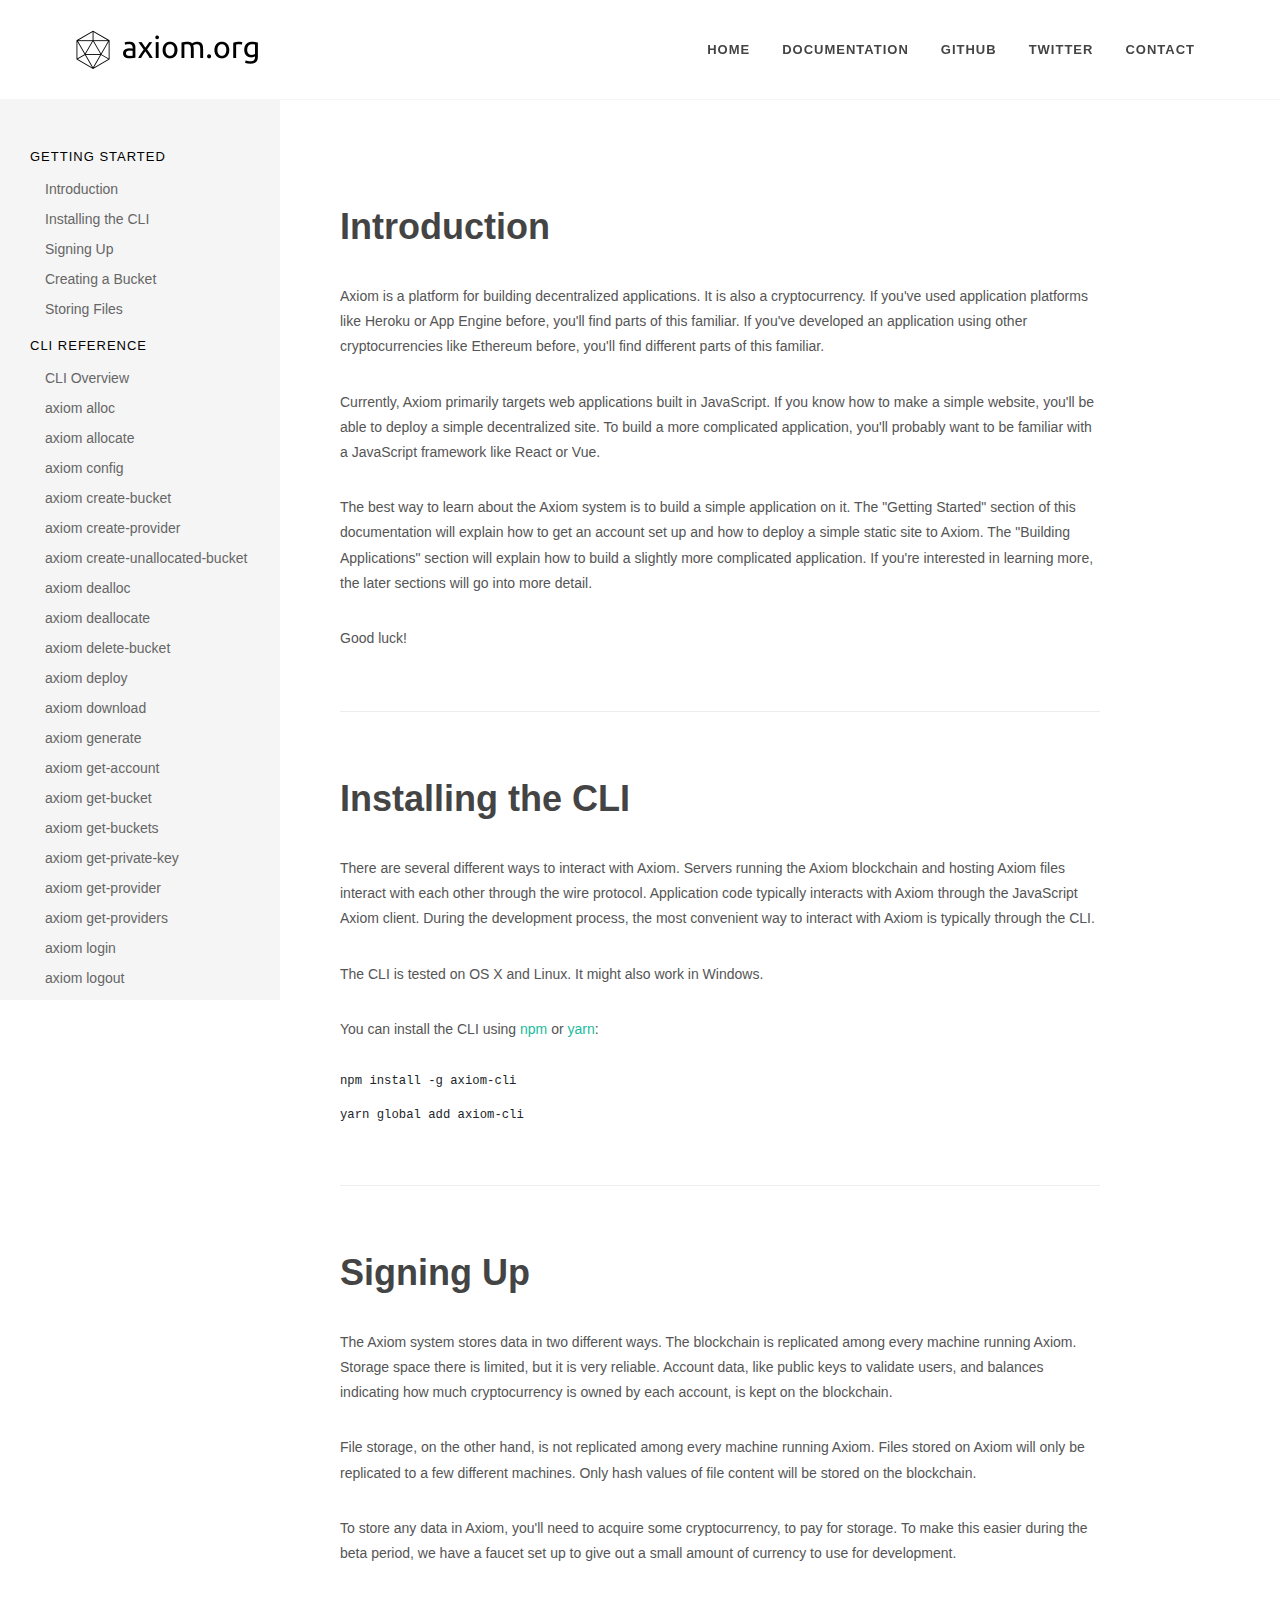
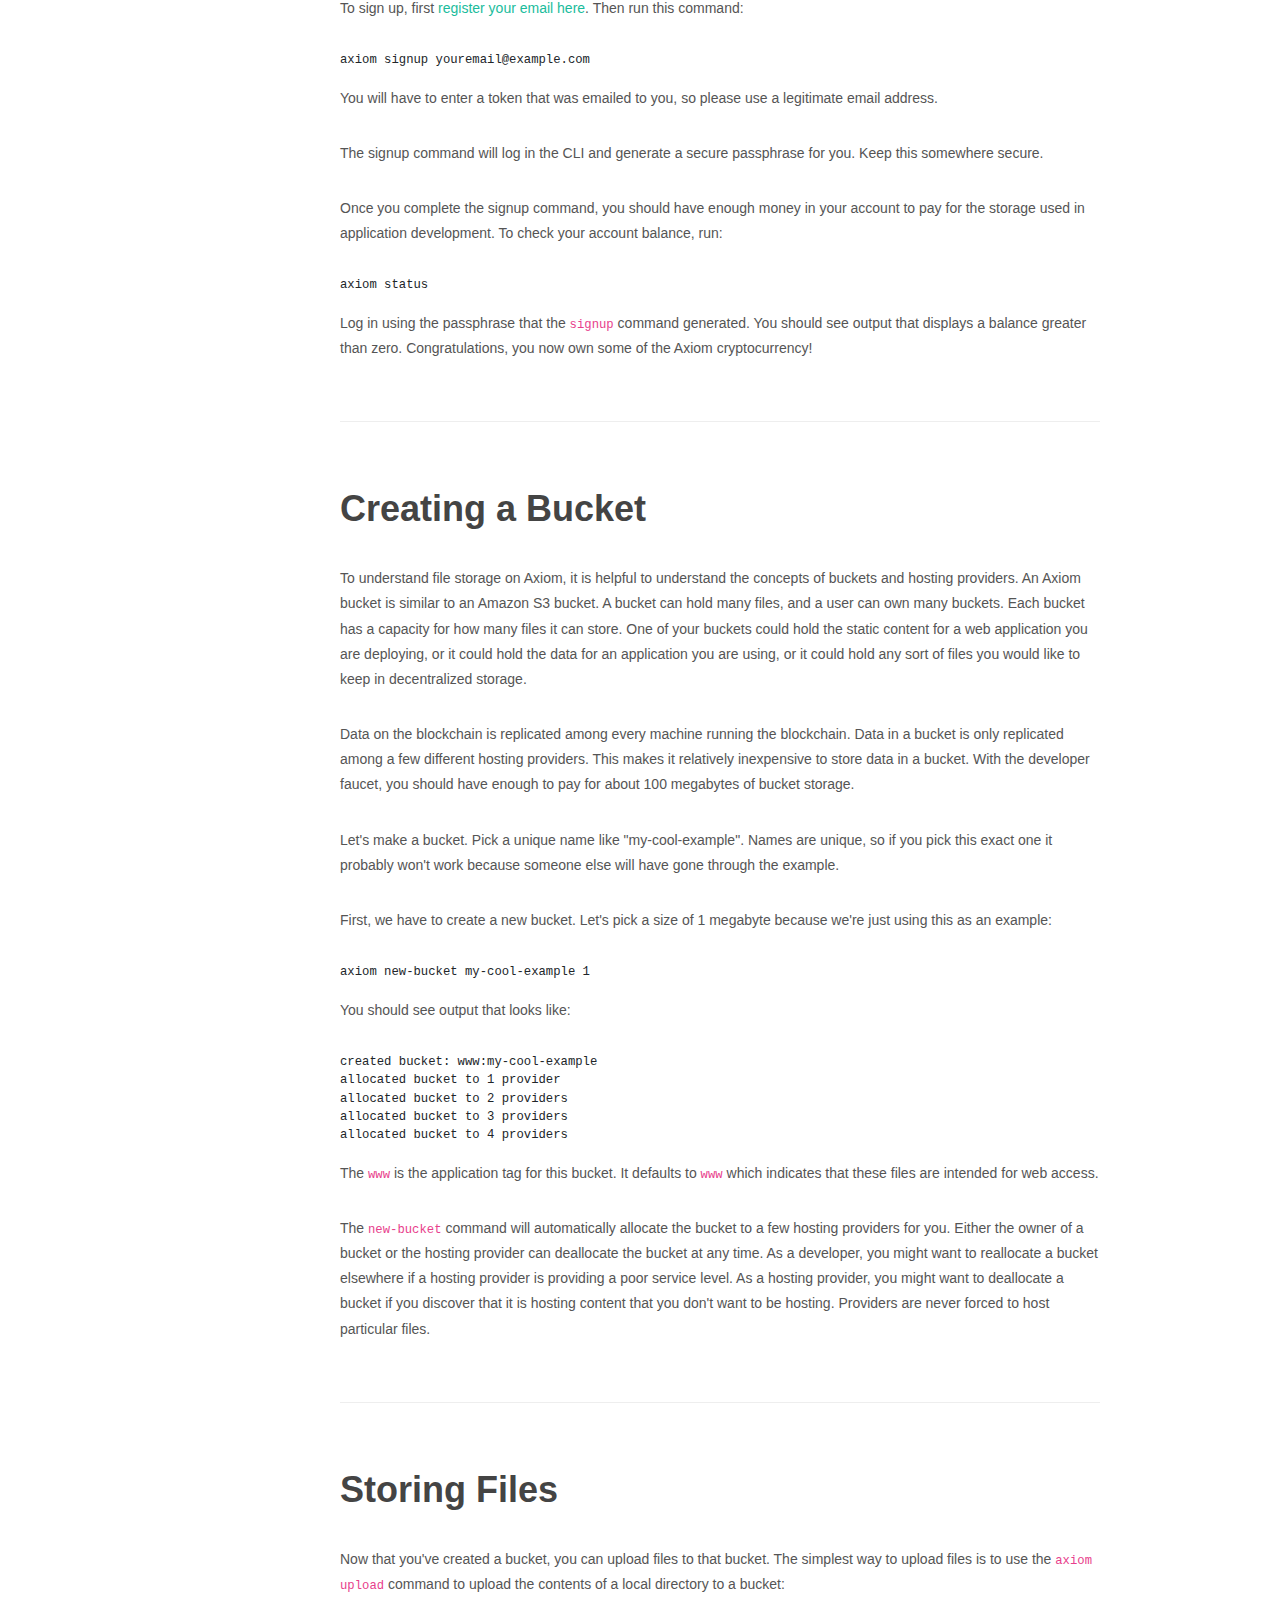
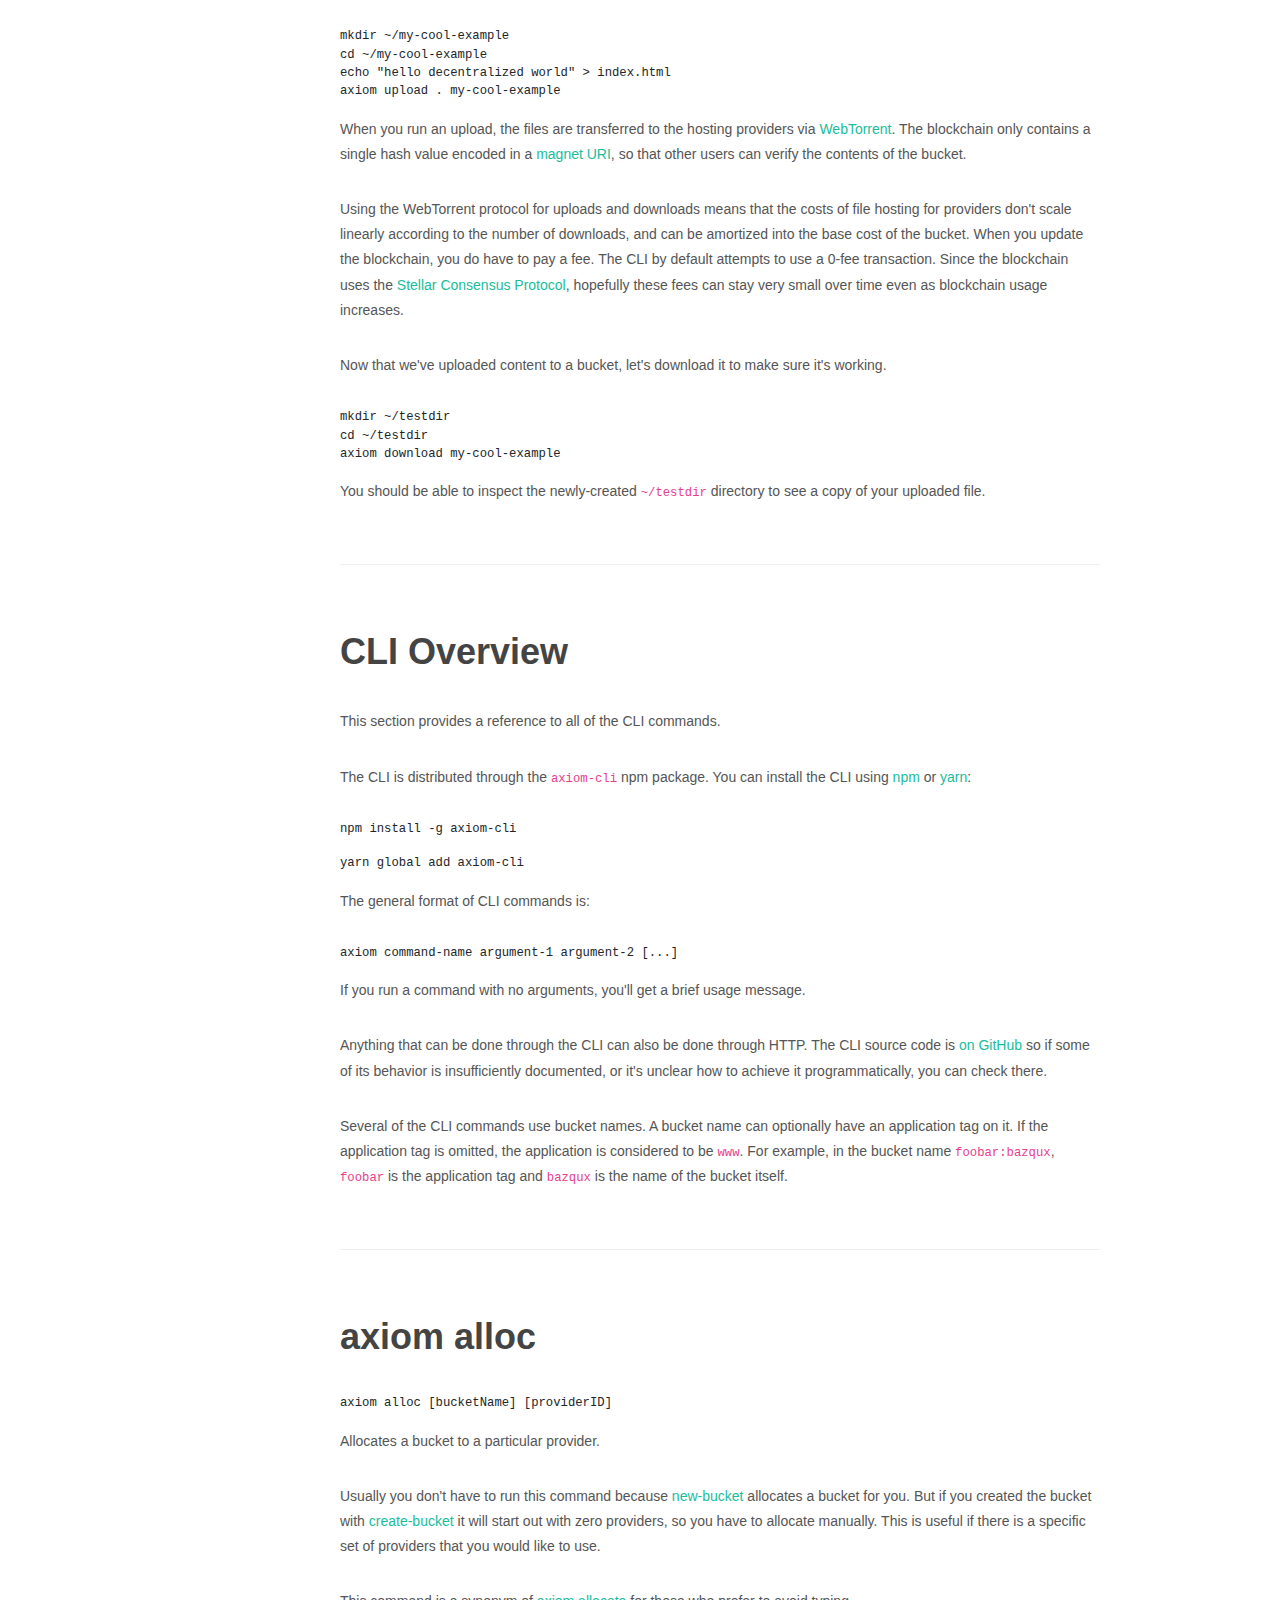
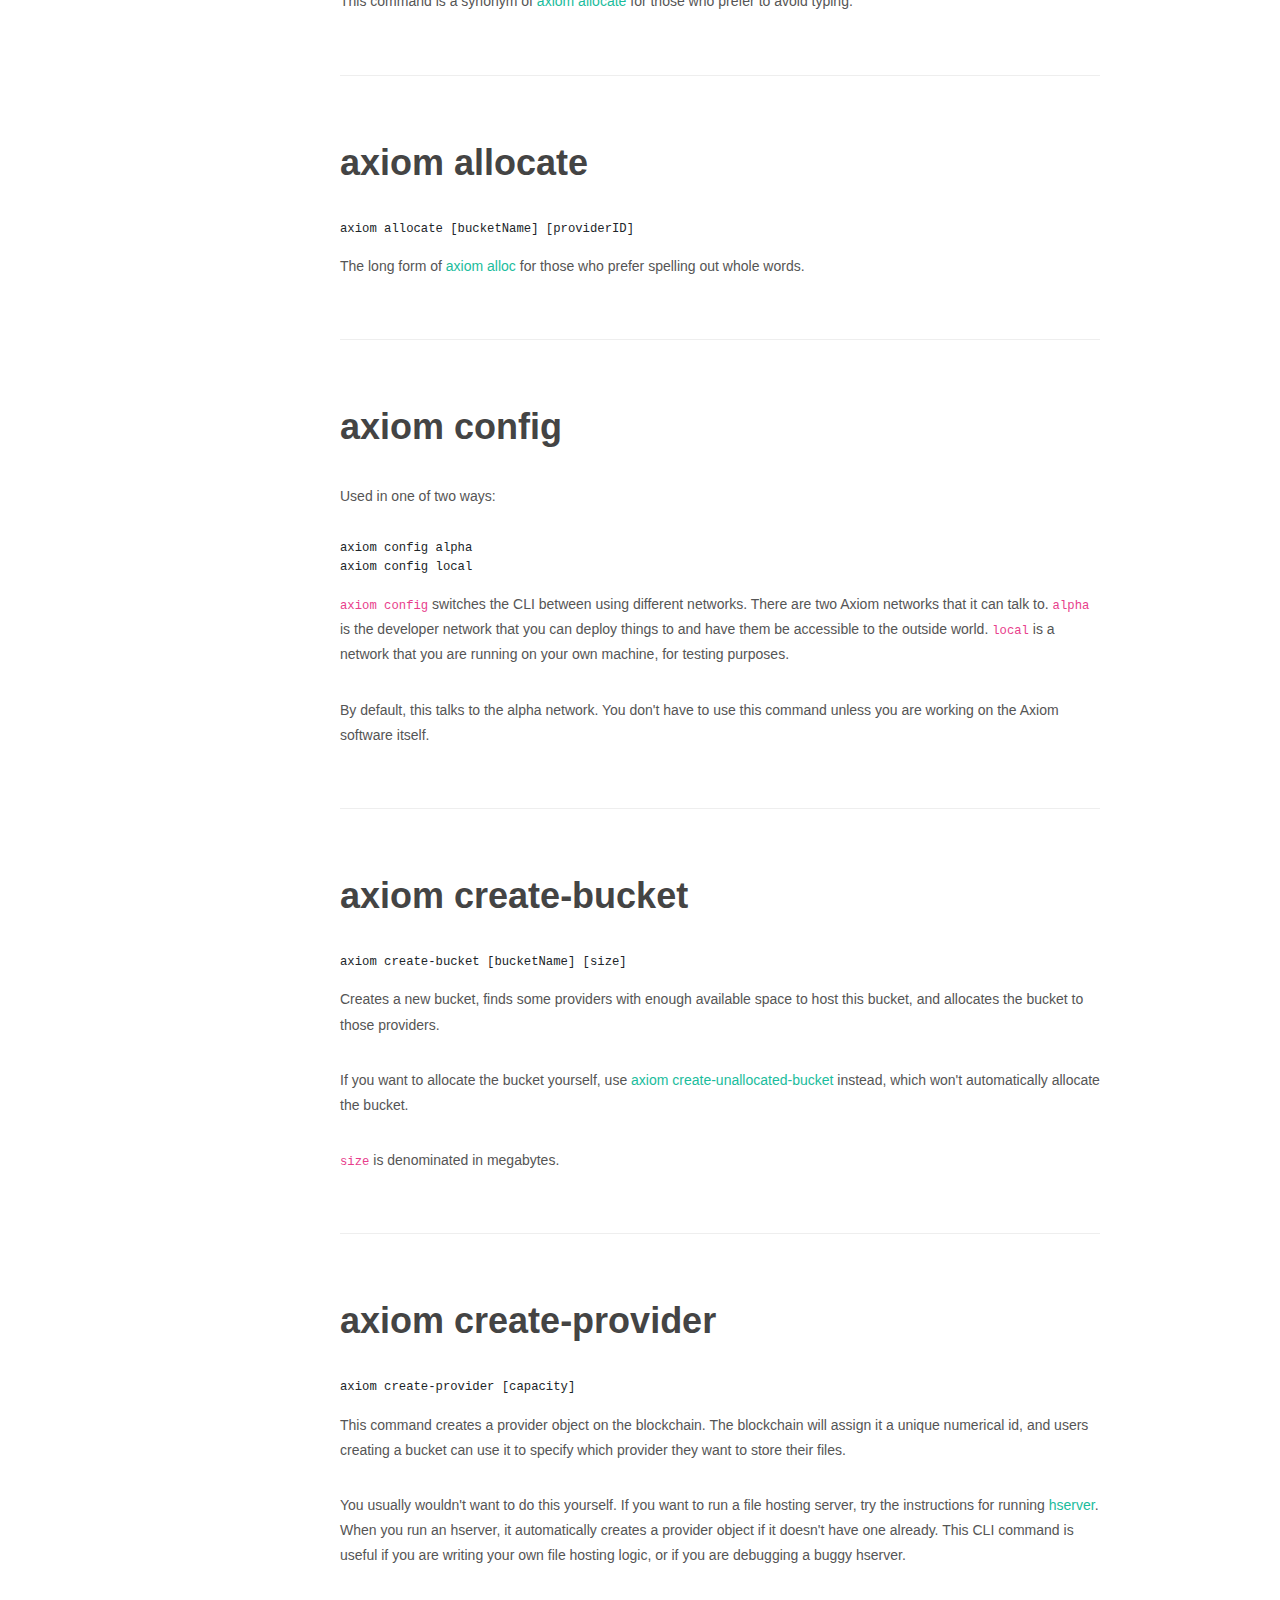
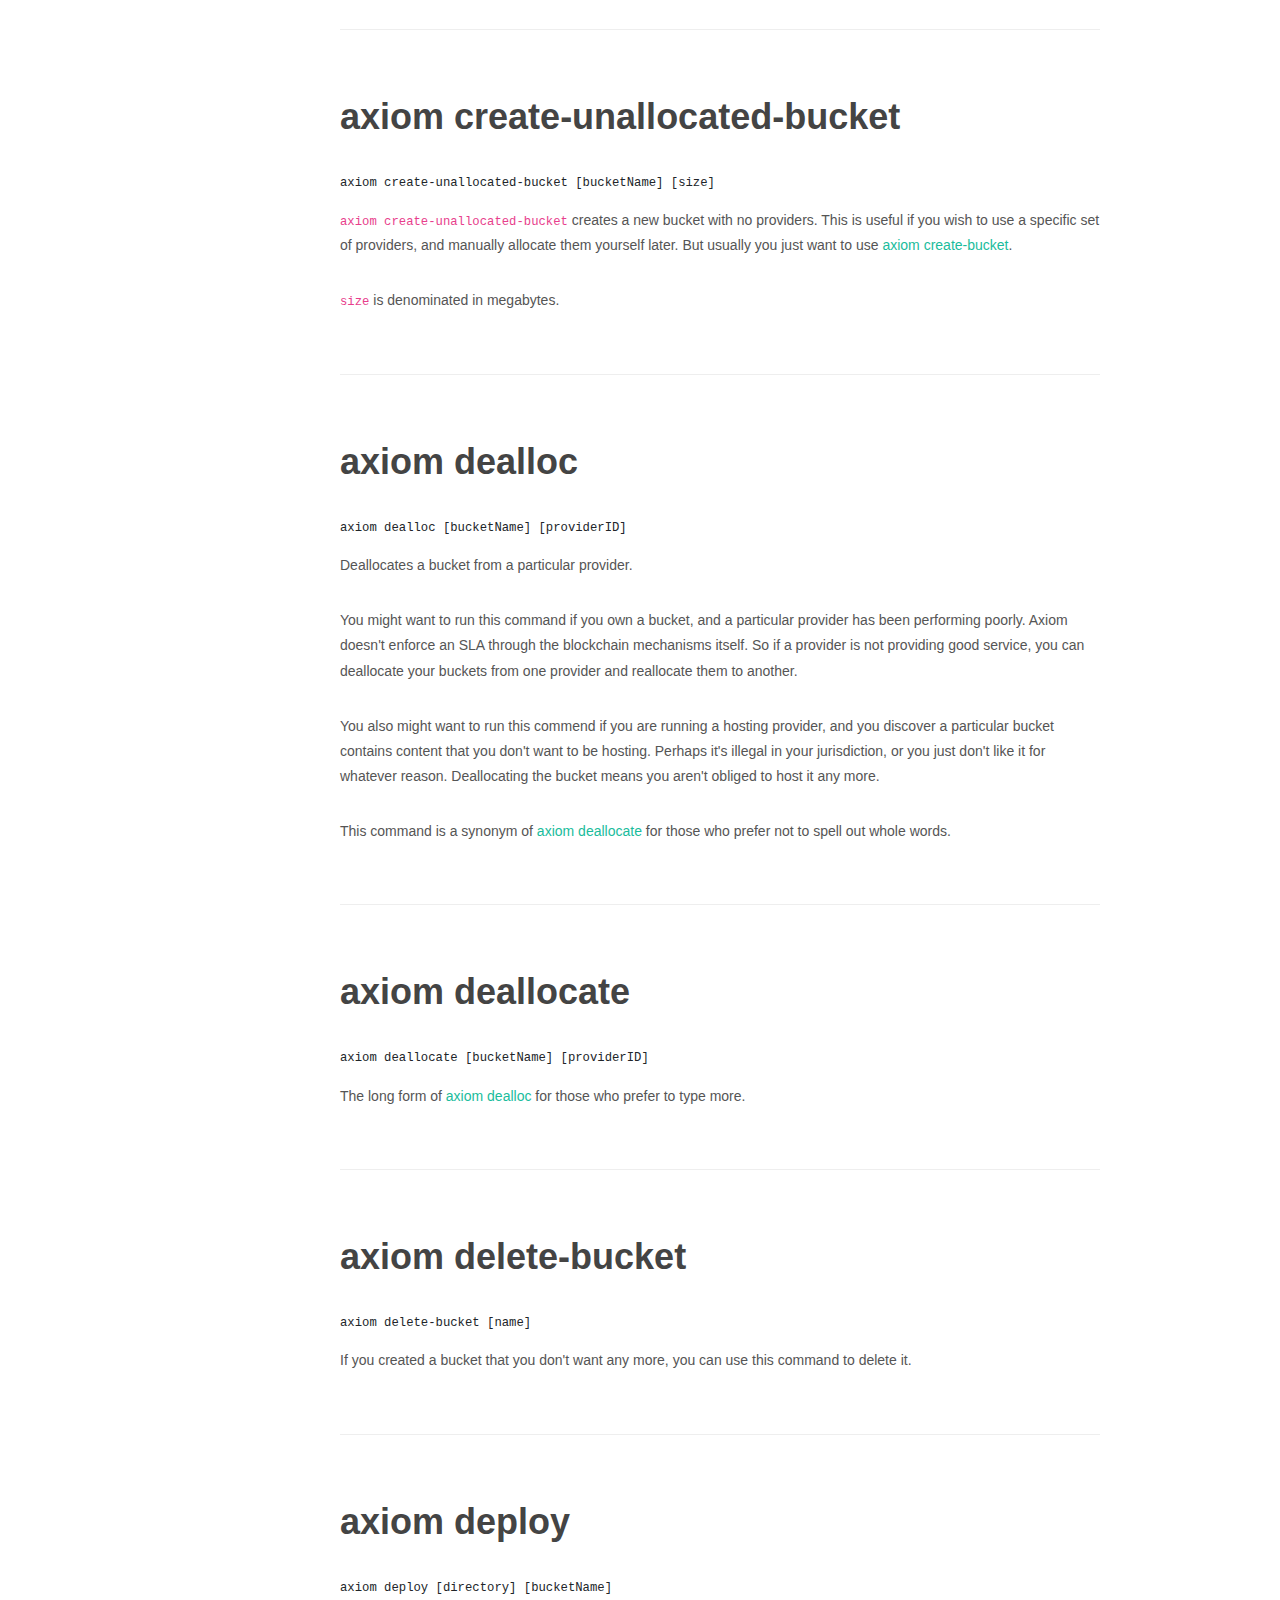
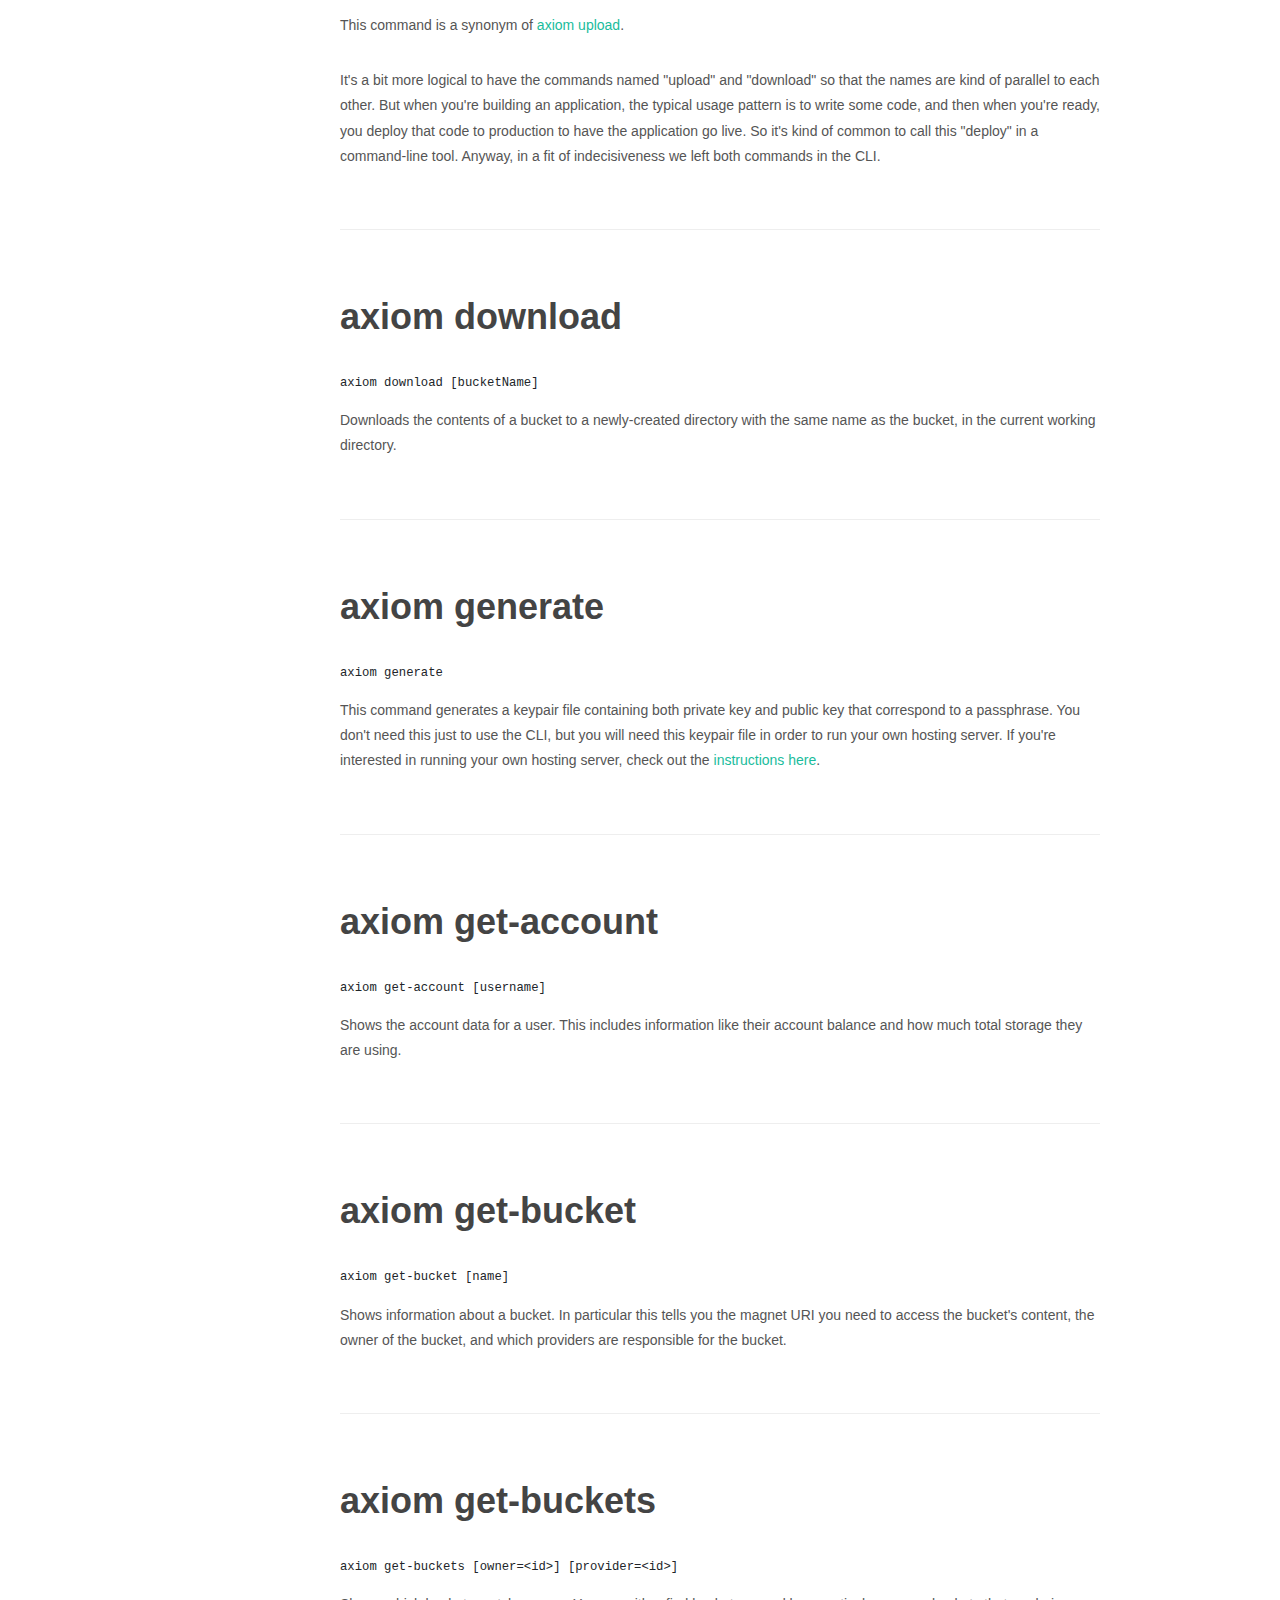
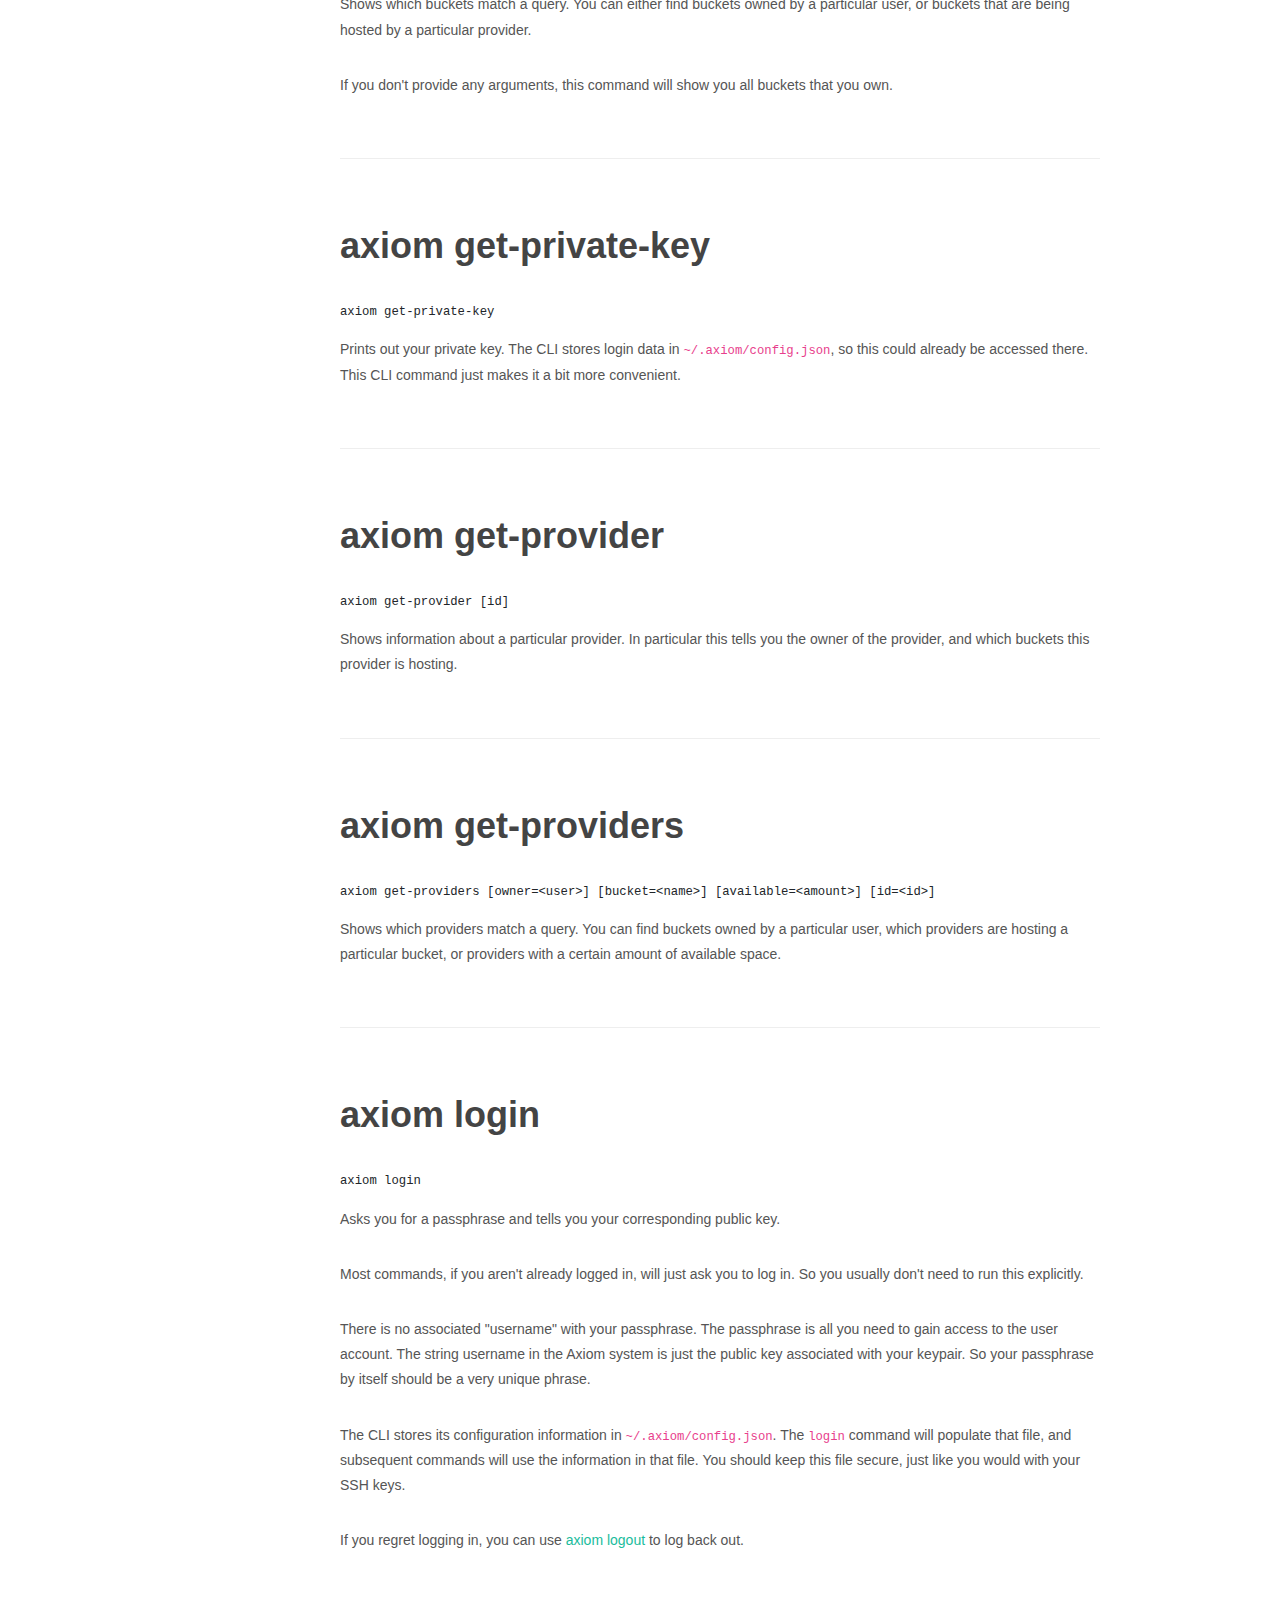
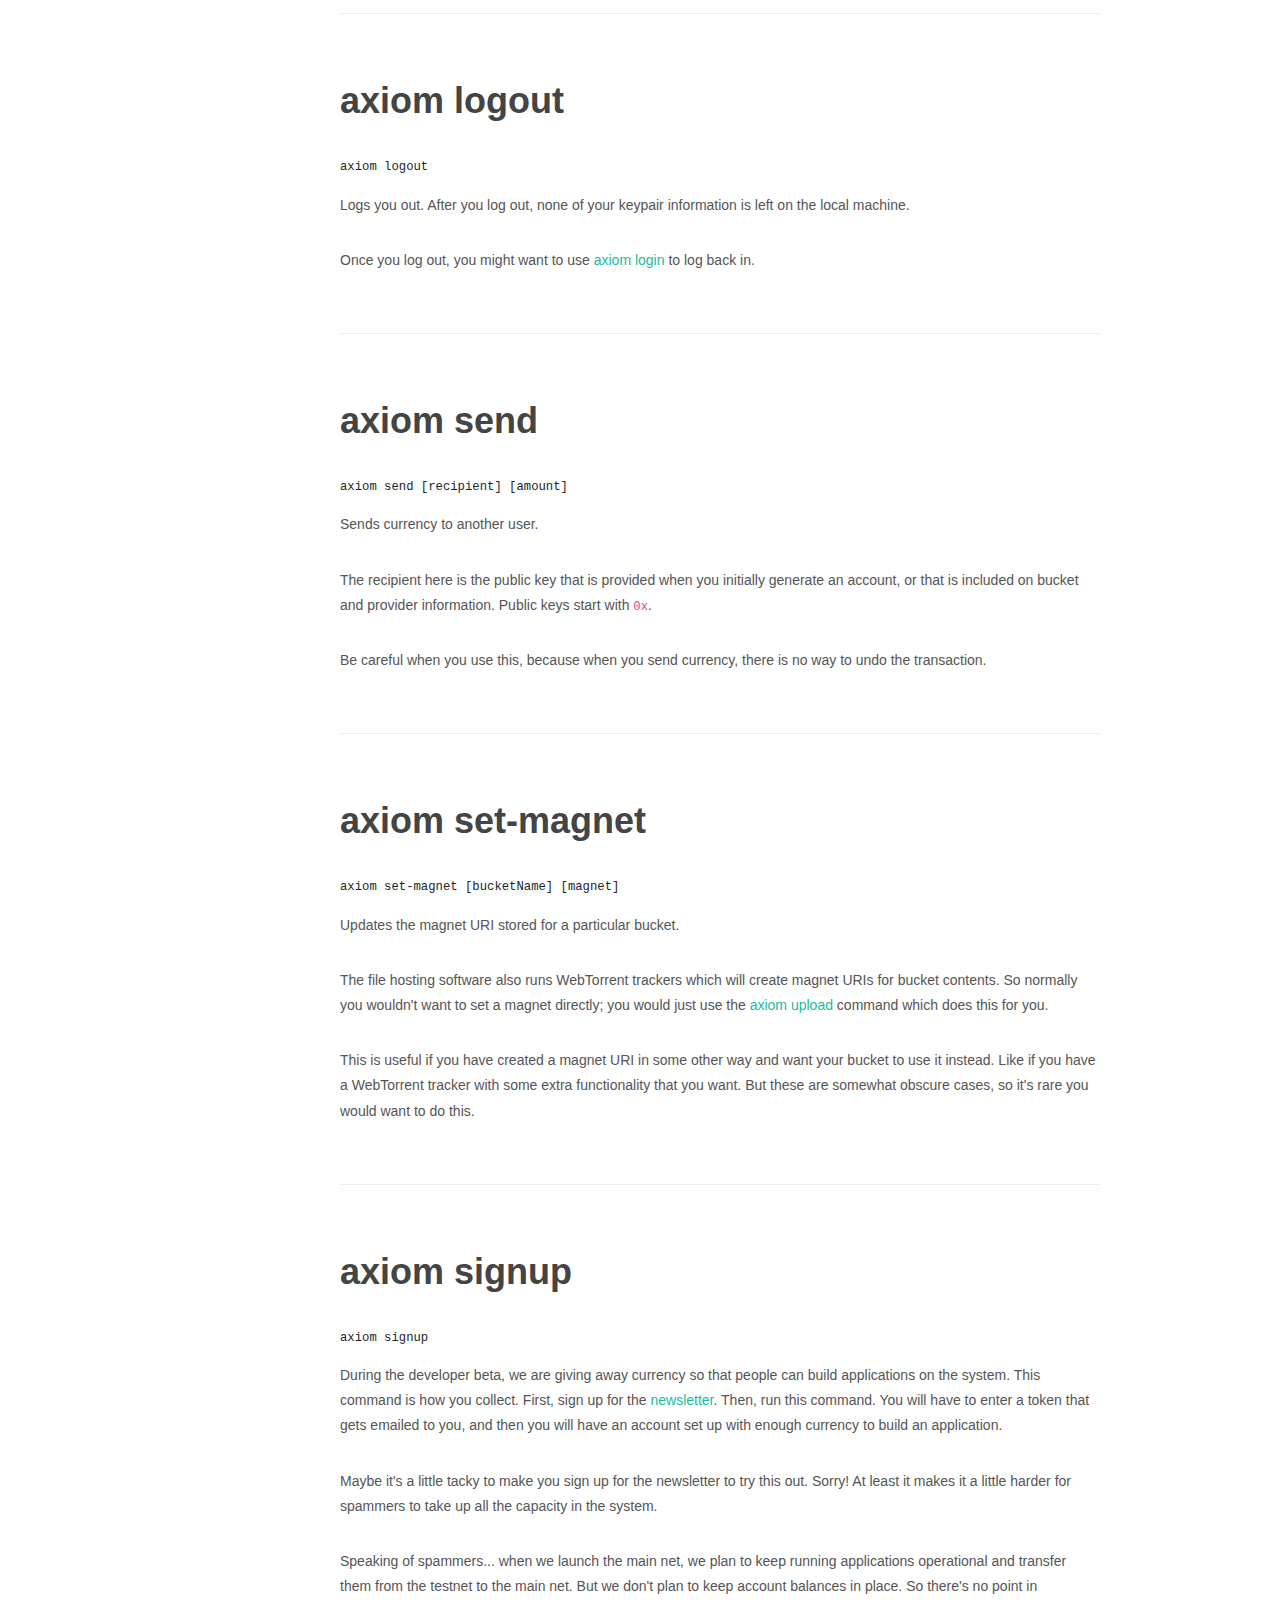
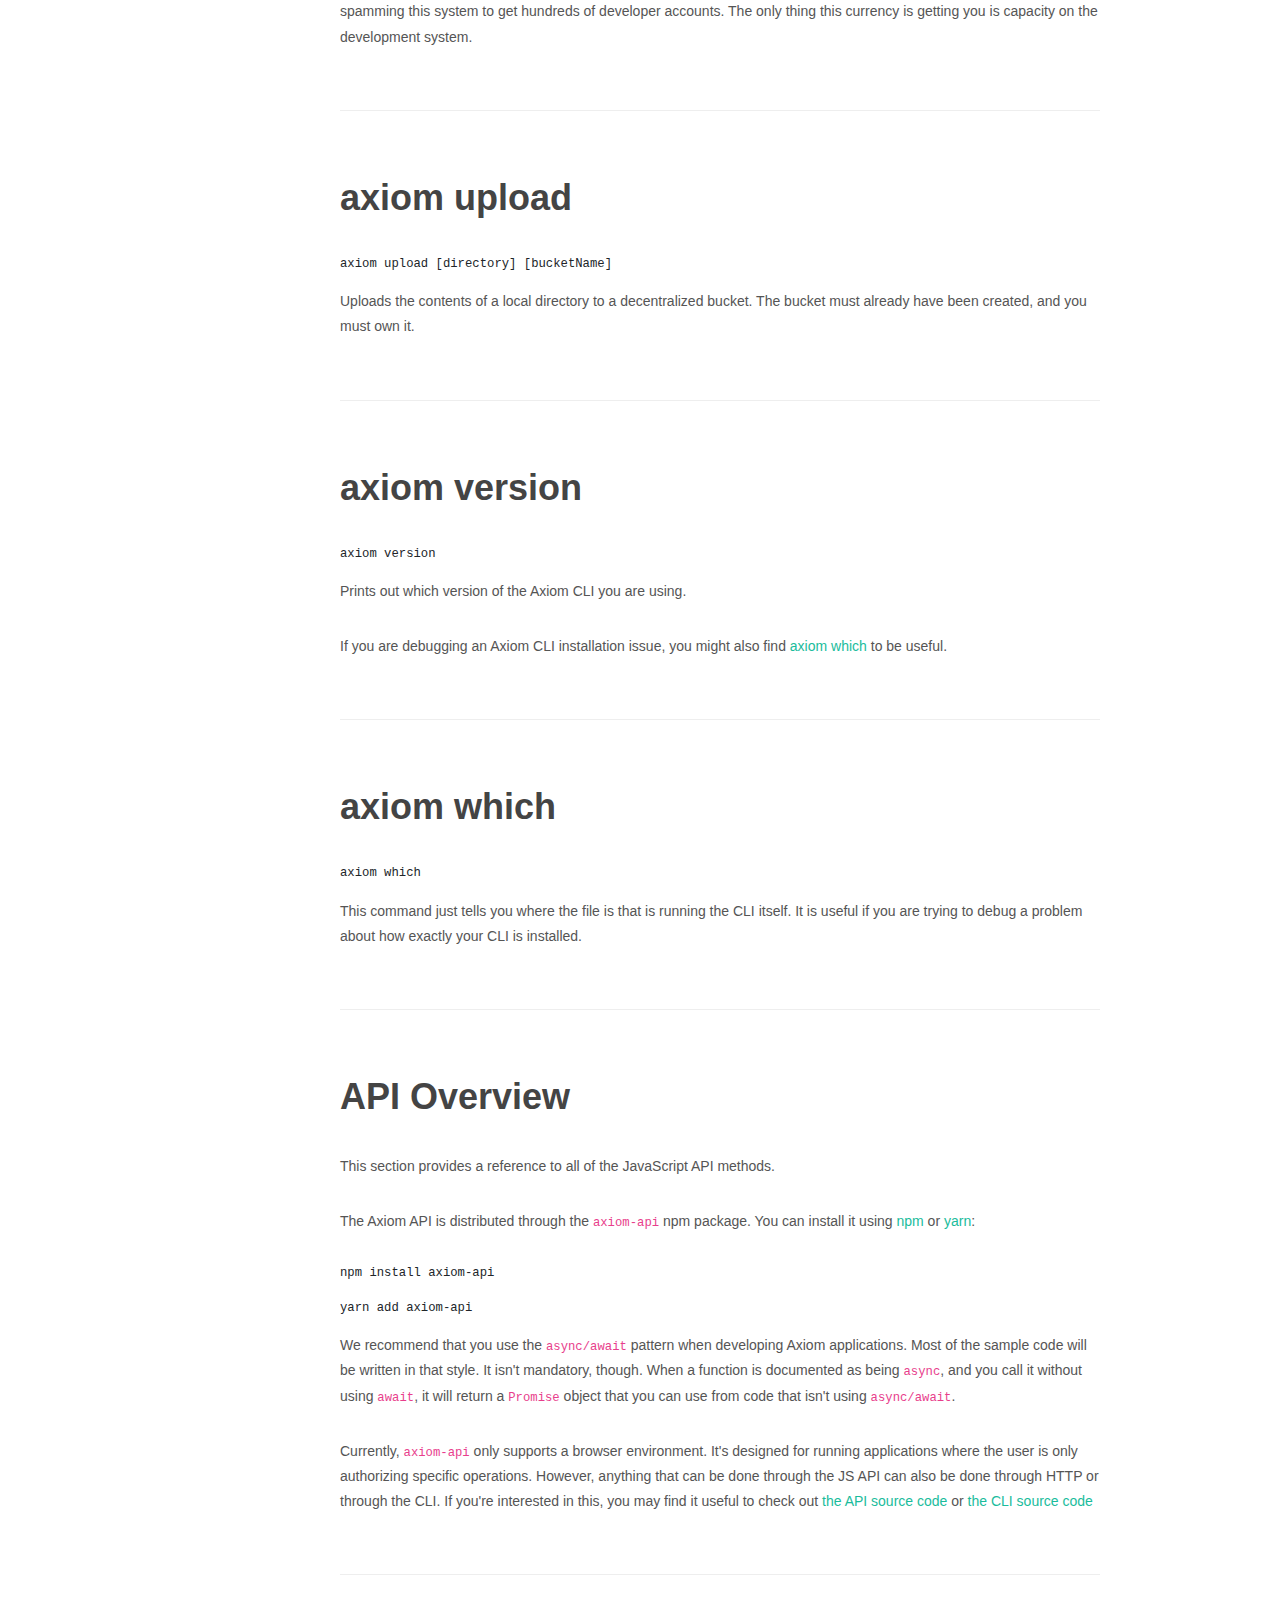
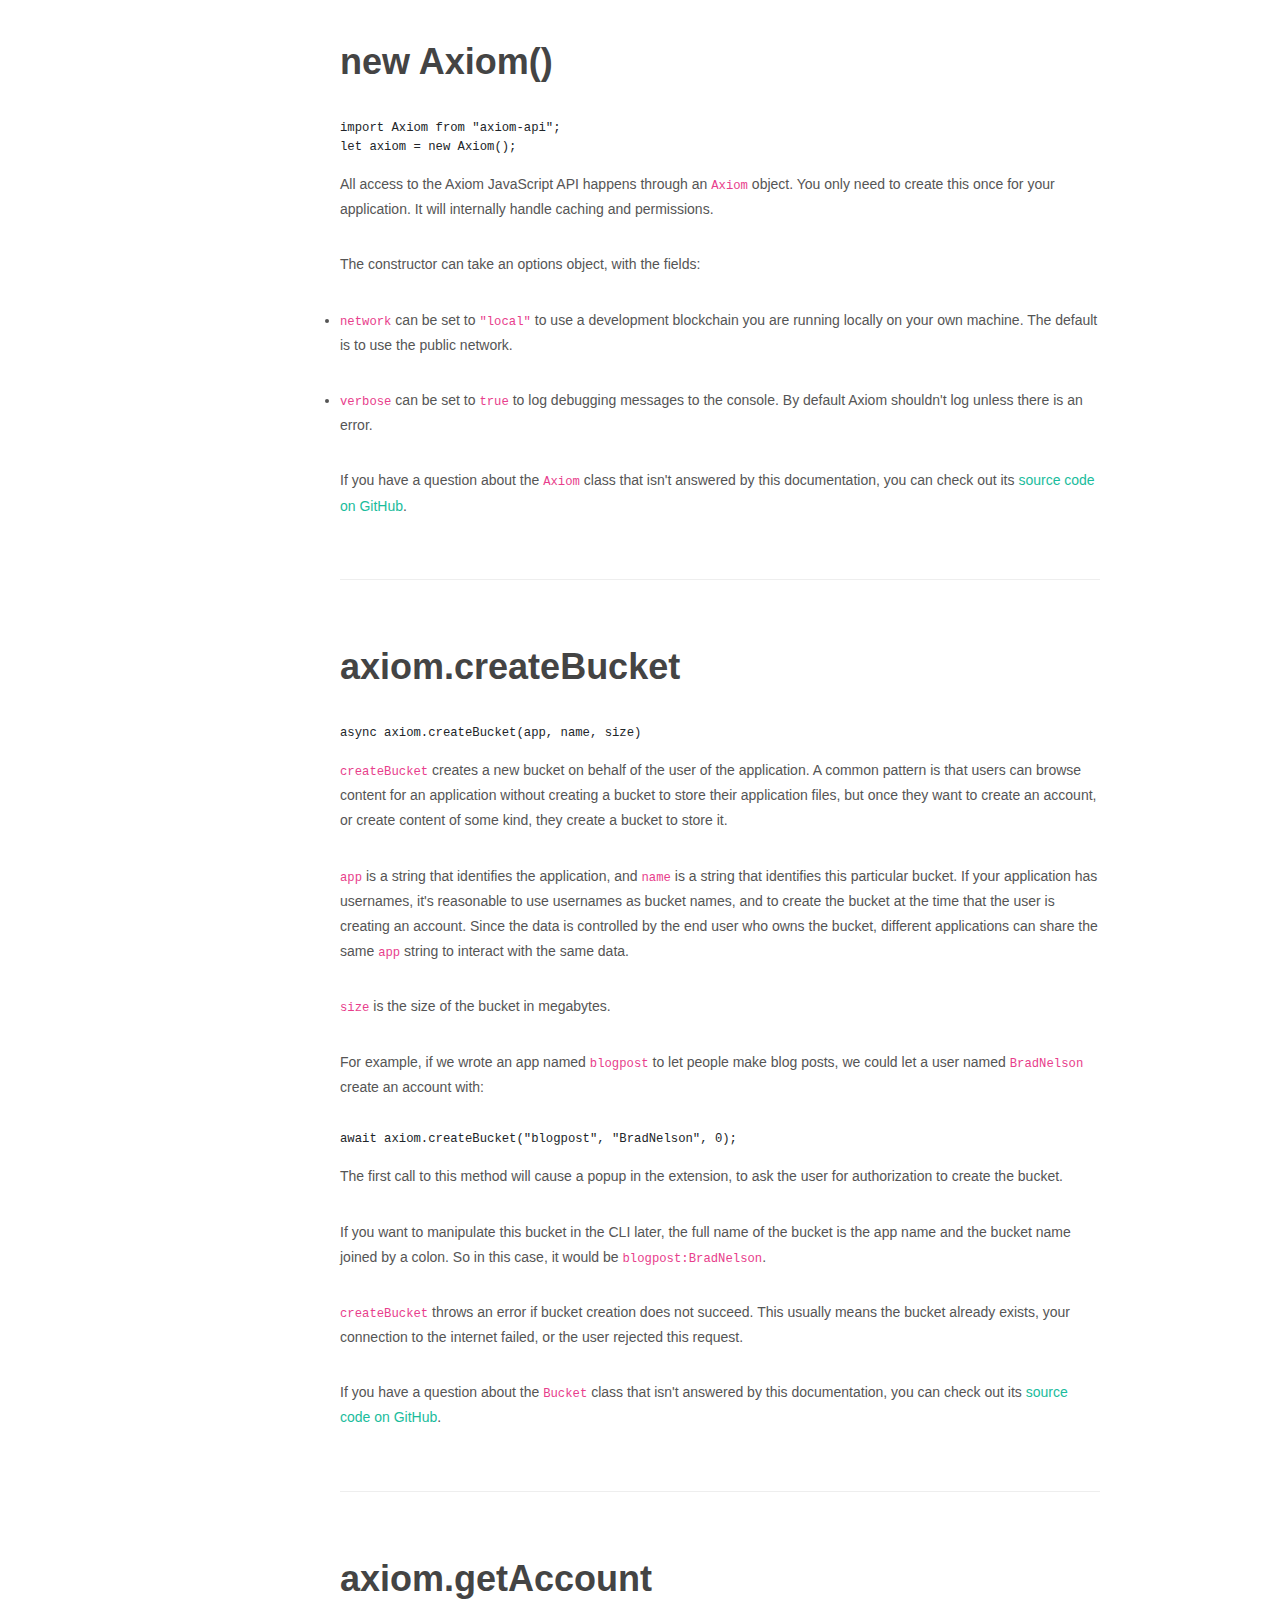
==== commit f30db81b: "Updates" ====
--- a/docs/index.html
+++ b/docs/index.html
@@ -1,4 +1,4 @@
-<!DOCTYPE html><html><head><meta charSet="utf-8"/><meta http-equiv="x-ua-compatible" content="ie=edge"/><meta name="viewport" content="width=device-width, initial-scale=1, shrink-to-fit=no"/><link rel="apple-touch-icon" sizes="180x180" href="/apple-touch-icon.png"/><link rel="icon" type="image/png" sizes="32x32" href="/favicon-32x32.png"/><link rel="icon" type="image/png" sizes="16x16" href="/favicon-16x16.png"/><link rel="manifest" href="/site.webmanifest"/><meta name="msapplication-TileColor" content="#da532c"/><meta name="theme-color" content="#ffffff"/><style data-href="/styles.1f402198d381c0c1d141.css">/*!
+<!DOCTYPE html><html><head><meta charSet="utf-8"/><meta http-equiv="x-ua-compatible" content="ie=edge"/><meta name="viewport" content="width=device-width, initial-scale=1, shrink-to-fit=no"/><link rel="apple-touch-icon" sizes="180x180" href="/apple-touch-icon.png"/><link rel="icon" type="image/png" sizes="32x32" href="/favicon-32x32.png"/><link rel="icon" type="image/png" sizes="16x16" href="/favicon-16x16.png"/><link rel="manifest" href="/site.webmanifest"/><meta name="msapplication-TileColor" content="#da532c"/><meta name="theme-color" content="#ffffff"/><style data-href="/styles.574479c52d99d811ff82.css">/*!
 Animate.css - http://daneden.me/animate
 Licensed under the MIT license - http://opensource.org/licenses/MIT
 
@@ -9,7 +9,7 @@
  * Copyright 2011-2019 The Bootstrap Authors
  * Copyright 2011-2019 Twitter, Inc.
  * Licensed under MIT (https://github.com/twbs/bootstrap/blob/master/LICENSE)
- */:root{--blue:#007bff;--indigo:#6610f2;--purple:#6f42c1;--pink:#e83e8c;--red:#dc3545;--orange:#fd7e14;--yellow:#ffc107;--green:#28a745;--teal:#20c997;--cyan:#17a2b8;--white:#fff;--gray:#6c757d;--gray-dark:#343a40;--primary:#007bff;--secondary:#6c757d;--success:#28a745;--info:#17a2b8;--warning:#ffc107;--danger:#dc3545;--light:#f8f9fa;--dark:#343a40;--breakpoint-xs:0;--breakpoint-sm:576px;--breakpoint-md:768px;--breakpoint-lg:992px;--breakpoint-xl:1200px;--font-family-sans-serif:-apple-system,BlinkMacSystemFont,"Segoe UI",Roboto,"Helvetica Neue",Arial,"Noto Sans",sans-serif,"Apple Color Emoji","Segoe UI Emoji","Segoe UI Symbol","Noto Color Emoji";--font-family-monospace:SFMono-Regular,Menlo,Monaco,Consolas,"Liberation Mono","Courier New",monospace}*,:after,:before{box-sizing:border-box}html{font-family:sans-serif;line-height:1.15;-webkit-text-size-adjust:100%;-webkit-tap-highlight-color:rgba(0,0,0,0)}article,aside,figcaption,figure,footer,header,hgroup,main,nav,section{display:block}body{margin:0;font-family:-apple-system,BlinkMacSystemFont,Segoe UI,Roboto,Helvetica Neue,Arial,Noto Sans,sans-serif,Apple Color Emoji,Segoe UI Emoji,Segoe UI Symbol,Noto Color Emoji;font-size:1rem;font-weight:400;color:#212529;text-align:left;background-color:#fff}[tabindex="-1"]:focus{outline:0!important}hr{box-sizing:content-box;height:0;overflow:visible}h1,h2,h3,h4,h5,h6{margin-top:0;margin-bottom:.5rem}p{margin-top:0;margin-bottom:1rem}abbr[data-original-title],abbr[title]{text-decoration:underline;-webkit-text-decoration:underline dotted;text-decoration:underline dotted;cursor:help;border-bottom:0;-webkit-text-decoration-skip-ink:none;text-decoration-skip-ink:none}address{font-style:normal;line-height:inherit}address,dl,ol,ul{margin-bottom:1rem}dl,ol,ul{margin-top:0}ol ol,ol ul,ul ol,ul ul{margin-bottom:0}dt{font-weight:700}dd{margin-bottom:.5rem;margin-left:0}blockquote{margin:0 0 1rem}b,strong{font-weight:bolder}small{font-size:80%}sub,sup{position:relative;font-size:75%;line-height:0;vertical-align:baseline}sub{bottom:-.25em}sup{top:-.5em}a{color:#007bff;text-decoration:none;background-color:transparent}a:hover{color:#0056b3;text-decoration:underline}a:not([href]):not([tabindex]),a:not([href]):not([tabindex]):focus,a:not([href]):not([tabindex]):hover{color:inherit;text-decoration:none}a:not([href]):not([tabindex]):focus{outline:0}code,kbd,pre,samp{font-family:SFMono-Regular,Menlo,Monaco,Consolas,Liberation Mono,Courier New,monospace;font-size:1em}pre{margin-top:0;margin-bottom:1rem;overflow:auto}figure{margin:0 0 1rem}img{border-style:none}img,svg{vertical-align:middle}svg{overflow:hidden}table{border-collapse:collapse}caption{padding-top:.75rem;padding-bottom:.75rem;color:#6c757d;text-align:left;caption-side:bottom}th{text-align:inherit}label{margin-bottom:.5rem}button{border-radius:0}button:focus{outline:1px dotted;outline:5px auto -webkit-focus-ring-color}button,input,optgroup,select,textarea{margin:0;font-family:inherit;font-size:inherit;line-height:inherit}button,input{overflow:visible}button,select{text-transform:none}select{word-wrap:normal}[type=button],[type=reset],[type=submit],button{-webkit-appearance:button}[type=button]:not(:disabled),[type=reset]:not(:disabled),[type=submit]:not(:disabled),button:not(:disabled){cursor:pointer}[type=button]::-moz-focus-inner,[type=reset]::-moz-focus-inner,[type=submit]::-moz-focus-inner,button::-moz-focus-inner{padding:0;border-style:none}input[type=checkbox],input[type=radio]{box-sizing:border-box;padding:0}input[type=date],input[type=datetime-local],input[type=month],input[type=time]{-webkit-appearance:listbox}textarea{overflow:auto;resize:vertical}fieldset{min-width:0;padding:0;margin:0;border:0}legend{display:block;width:100%;max-width:100%;padding:0;margin-bottom:.5rem;font-size:1.5rem;line-height:inherit;color:inherit;white-space:normal}progress{vertical-align:baseline}[type=number]::-webkit-inner-spin-button,[type=number]::-webkit-outer-spin-button{height:auto}[type=search]{outline-offset:-2px;-webkit-appearance:none}[type=search]::-webkit-search-decoration{-webkit-appearance:none}::-webkit-file-upload-button{font:inherit;-webkit-appearance:button}output{display:inline-block}summary{display:list-item;cursor:pointer}template{display:none}[hidden]{display:none!important}.h1,.h2,.h3,.h4,.h5,.h6,h1,h2,h3,h4,h5,h6{margin-bottom:.5rem;font-weight:500;line-height:1.2}.h1,h1{font-size:2.5rem}.h2,h2{font-size:2rem}.h3,h3{font-size:1.75rem}.h4,h4{font-size:1.5rem}.h5,h5{font-size:1.25rem}.h6,h6{font-size:1rem}.lead{font-size:1.25rem;font-weight:300}.display-1{font-size:6rem}.display-1,.display-2{font-weight:300;line-height:1.2}.display-2{font-size:5.5rem}.display-3{font-size:4.5rem}.display-3,.display-4{font-weight:300;line-height:1.2}.display-4{font-size:3.5rem}hr{margin-top:1rem;margin-bottom:1rem;border:0;border-top:1px solid rgba(0,0,0,.1)}.small,small{font-size:80%;font-weight:400}.mark,mark{padding:.2em;background-color:#fcf8e3}.list-inline,.list-unstyled{padding-left:0;list-style:none}.list-inline-item{display:inline-block}.list-inline-item:not(:last-child){margin-right:.5rem}.initialism{font-size:90%;text-transform:uppercase}.blockquote{margin-bottom:1rem;font-size:1.25rem}.blockquote-footer{display:block;font-size:80%;color:#6c757d}.blockquote-footer:before{content:"\2014\A0"}.img-fluid,.img-thumbnail{max-width:100%;height:auto}.img-thumbnail{padding:.25rem;background-color:#fff;border:1px solid #dee2e6;border-radius:.25rem}.figure{display:inline-block}.figure-img{margin-bottom:.5rem;line-height:1}.figure-caption{font-size:90%;color:#6c757d}code{font-size:87.5%;color:#e83e8c;word-break:break-word}a>code{color:inherit}kbd{padding:.2rem .4rem;font-size:87.5%;color:#fff;background-color:#212529;border-radius:.2rem}kbd kbd{padding:0;font-size:100%;font-weight:700}pre{display:block;font-size:87.5%;color:#212529}pre code{font-size:inherit;color:inherit;word-break:normal}.pre-scrollable{max-height:340px;overflow-y:scroll}.container{width:100%;padding-right:15px;padding-left:15px;margin-right:auto;margin-left:auto}@media (min-width:768px){.container{max-width:720px}}@media (min-width:992px){.container{max-width:960px}}@media (min-width:1200px){.container{max-width:1140px}}.container-fluid{width:100%;padding-right:15px;padding-left:15px;margin-right:auto;margin-left:auto}.row{display:flex;flex-wrap:wrap;margin-right:-15px;margin-left:-15px}.no-gutters{margin-right:0;margin-left:0}.no-gutters>.col,.no-gutters>[class*=col-]{padding-right:0;padding-left:0}.col,.col-1,.col-2,.col-3,.col-4,.col-5,.col-6,.col-7,.col-8,.col-9,.col-10,.col-11,.col-12,.col-auto,.col-lg,.col-lg-1,.col-lg-2,.col-lg-3,.col-lg-4,.col-lg-5,.col-lg-6,.col-lg-7,.col-lg-8,.col-lg-9,.col-lg-10,.col-lg-11,.col-lg-12,.col-lg-auto,.col-md,.col-md-1,.col-md-2,.col-md-3,.col-md-4,.col-md-5,.col-md-6,.col-md-7,.col-md-8,.col-md-9,.col-md-10,.col-md-11,.col-md-12,.col-md-auto,.col-sm,.col-sm-1,.col-sm-2,.col-sm-3,.col-sm-4,.col-sm-5,.col-sm-6,.col-sm-7,.col-sm-8,.col-sm-9,.col-sm-10,.col-sm-11,.col-sm-12,.col-sm-auto,.col-xl,.col-xl-1,.col-xl-2,.col-xl-3,.col-xl-4,.col-xl-5,.col-xl-6,.col-xl-7,.col-xl-8,.col-xl-9,.col-xl-10,.col-xl-11,.col-xl-12,.col-xl-auto{position:relative;width:100%;padding-right:15px;padding-left:15px}.col{flex-basis:0;flex-grow:1;max-width:100%}.col-auto{flex:0 0 auto;width:auto;max-width:100%}.col-1{flex:0 0 8.333333%;max-width:8.333333%}.col-2{flex:0 0 16.666667%;max-width:16.666667%}.col-3{flex:0 0 25%;max-width:25%}.col-4{flex:0 0 33.333333%;max-width:33.333333%}.col-5{flex:0 0 41.666667%;max-width:41.666667%}.col-6{flex:0 0 50%;max-width:50%}.col-7{flex:0 0 58.333333%;max-width:58.333333%}.col-8{flex:0 0 66.666667%;max-width:66.666667%}.col-9{flex:0 0 75%;max-width:75%}.col-10{flex:0 0 83.333333%;max-width:83.333333%}.col-11{flex:0 0 91.666667%;max-width:91.666667%}.col-12{flex:0 0 100%;max-width:100%}.order-first{order:-1}.order-last{order:13}.order-0{order:0}.order-1{order:1}.order-2{order:2}.order-3{order:3}.order-4{order:4}.order-5{order:5}.order-6{order:6}.order-7{order:7}.order-8{order:8}.order-9{order:9}.order-10{order:10}.order-11{order:11}.order-12{order:12}.offset-1{margin-left:8.333333%}.offset-2{margin-left:16.666667%}.offset-3{margin-left:25%}.offset-4{margin-left:33.333333%}.offset-5{margin-left:41.666667%}.offset-6{margin-left:50%}.offset-7{margin-left:58.333333%}.offset-8{margin-left:66.666667%}.offset-9{margin-left:75%}.offset-10{margin-left:83.333333%}.offset-11{margin-left:91.666667%}@media (min-width:576px){.col-sm{flex-basis:0;flex-grow:1;max-width:100%}.col-sm-auto{flex:0 0 auto;width:auto;max-width:100%}.col-sm-1{flex:0 0 8.333333%;max-width:8.333333%}.col-sm-2{flex:0 0 16.666667%;max-width:16.666667%}.col-sm-3{flex:0 0 25%;max-width:25%}.col-sm-4{flex:0 0 33.333333%;max-width:33.333333%}.col-sm-5{flex:0 0 41.666667%;max-width:41.666667%}.col-sm-6{flex:0 0 50%;max-width:50%}.col-sm-7{flex:0 0 58.333333%;max-width:58.333333%}.col-sm-8{flex:0 0 66.666667%;max-width:66.666667%}.col-sm-9{flex:0 0 75%;max-width:75%}.col-sm-10{flex:0 0 83.333333%;max-width:83.333333%}.col-sm-11{flex:0 0 91.666667%;max-width:91.666667%}.col-sm-12{flex:0 0 100%;max-width:100%}.order-sm-first{order:-1}.order-sm-last{order:13}.order-sm-0{order:0}.order-sm-1{order:1}.order-sm-2{order:2}.order-sm-3{order:3}.order-sm-4{order:4}.order-sm-5{order:5}.order-sm-6{order:6}.order-sm-7{order:7}.order-sm-8{order:8}.order-sm-9{order:9}.order-sm-10{order:10}.order-sm-11{order:11}.order-sm-12{order:12}.offset-sm-0{margin-left:0}.offset-sm-1{margin-left:8.333333%}.offset-sm-2{margin-left:16.666667%}.offset-sm-3{margin-left:25%}.offset-sm-4{margin-left:33.333333%}.offset-sm-5{margin-left:41.666667%}.offset-sm-6{margin-left:50%}.offset-sm-7{margin-left:58.333333%}.offset-sm-8{margin-left:66.666667%}.offset-sm-9{margin-left:75%}.offset-sm-10{margin-left:83.333333%}.offset-sm-11{margin-left:91.666667%}}@media (min-width:768px){.col-md{flex-basis:0;flex-grow:1;max-width:100%}.col-md-auto{flex:0 0 auto;width:auto;max-width:100%}.col-md-1{flex:0 0 8.333333%;max-width:8.333333%}.col-md-2{flex:0 0 16.666667%;max-width:16.666667%}.col-md-3{flex:0 0 25%;max-width:25%}.col-md-4{flex:0 0 33.333333%;max-width:33.333333%}.col-md-5{flex:0 0 41.666667%;max-width:41.666667%}.col-md-6{flex:0 0 50%;max-width:50%}.col-md-7{flex:0 0 58.333333%;max-width:58.333333%}.col-md-8{flex:0 0 66.666667%;max-width:66.666667%}.col-md-9{flex:0 0 75%;max-width:75%}.col-md-10{flex:0 0 83.333333%;max-width:83.333333%}.col-md-11{flex:0 0 91.666667%;max-width:91.666667%}.col-md-12{flex:0 0 100%;max-width:100%}.order-md-first{order:-1}.order-md-last{order:13}.order-md-0{order:0}.order-md-1{order:1}.order-md-2{order:2}.order-md-3{order:3}.order-md-4{order:4}.order-md-5{order:5}.order-md-6{order:6}.order-md-7{order:7}.order-md-8{order:8}.order-md-9{order:9}.order-md-10{order:10}.order-md-11{order:11}.order-md-12{order:12}.offset-md-0{margin-left:0}.offset-md-1{margin-left:8.333333%}.offset-md-2{margin-left:16.666667%}.offset-md-3{margin-left:25%}.offset-md-4{margin-left:33.333333%}.offset-md-5{margin-left:41.666667%}.offset-md-6{margin-left:50%}.offset-md-7{margin-left:58.333333%}.offset-md-8{margin-left:66.666667%}.offset-md-9{margin-left:75%}.offset-md-10{margin-left:83.333333%}.offset-md-11{margin-left:91.666667%}}@media (min-width:992px){.col-lg{flex-basis:0;flex-grow:1;max-width:100%}.col-lg-auto{flex:0 0 auto;width:auto;max-width:100%}.col-lg-1{flex:0 0 8.333333%;max-width:8.333333%}.col-lg-2{flex:0 0 16.666667%;max-width:16.666667%}.col-lg-3{flex:0 0 25%;max-width:25%}.col-lg-4{flex:0 0 33.333333%;max-width:33.333333%}.col-lg-5{flex:0 0 41.666667%;max-width:41.666667%}.col-lg-6{flex:0 0 50%;max-width:50%}.col-lg-7{flex:0 0 58.333333%;max-width:58.333333%}.col-lg-8{flex:0 0 66.666667%;max-width:66.666667%}.col-lg-9{flex:0 0 75%;max-width:75%}.col-lg-10{flex:0 0 83.333333%;max-width:83.333333%}.col-lg-11{flex:0 0 91.666667%;max-width:91.666667%}.col-lg-12{flex:0 0 100%;max-width:100%}.order-lg-first{order:-1}.order-lg-last{order:13}.order-lg-0{order:0}.order-lg-1{order:1}.order-lg-2{order:2}.order-lg-3{order:3}.order-lg-4{order:4}.order-lg-5{order:5}.order-lg-6{order:6}.order-lg-7{order:7}.order-lg-8{order:8}.order-lg-9{order:9}.order-lg-10{order:10}.order-lg-11{order:11}.order-lg-12{order:12}.offset-lg-0{margin-left:0}.offset-lg-1{margin-left:8.333333%}.offset-lg-2{margin-left:16.666667%}.offset-lg-3{margin-left:25%}.offset-lg-4{margin-left:33.333333%}.offset-lg-5{margin-left:41.666667%}.offset-lg-6{margin-left:50%}.offset-lg-7{margin-left:58.333333%}.offset-lg-8{margin-left:66.666667%}.offset-lg-9{margin-left:75%}.offset-lg-10{margin-left:83.333333%}.offset-lg-11{margin-left:91.666667%}}@media (min-width:1200px){.col-xl{flex-basis:0;flex-grow:1;max-width:100%}.col-xl-auto{flex:0 0 auto;width:auto;max-width:100%}.col-xl-1{flex:0 0 8.333333%;max-width:8.333333%}.col-xl-2{flex:0 0 16.666667%;max-width:16.666667%}.col-xl-3{flex:0 0 25%;max-width:25%}.col-xl-4{flex:0 0 33.333333%;max-width:33.333333%}.col-xl-5{flex:0 0 41.666667%;max-width:41.666667%}.col-xl-6{flex:0 0 50%;max-width:50%}.col-xl-7{flex:0 0 58.333333%;max-width:58.333333%}.col-xl-8{flex:0 0 66.666667%;max-width:66.666667%}.col-xl-9{flex:0 0 75%;max-width:75%}.col-xl-10{flex:0 0 83.333333%;max-width:83.333333%}.col-xl-11{flex:0 0 91.666667%;max-width:91.666667%}.col-xl-12{flex:0 0 100%;max-width:100%}.order-xl-first{order:-1}.order-xl-last{order:13}.order-xl-0{order:0}.order-xl-1{order:1}.order-xl-2{order:2}.order-xl-3{order:3}.order-xl-4{order:4}.order-xl-5{order:5}.order-xl-6{order:6}.order-xl-7{order:7}.order-xl-8{order:8}.order-xl-9{order:9}.order-xl-10{order:10}.order-xl-11{order:11}.order-xl-12{order:12}.offset-xl-0{margin-left:0}.offset-xl-1{margin-left:8.333333%}.offset-xl-2{margin-left:16.666667%}.offset-xl-3{margin-left:25%}.offset-xl-4{margin-left:33.333333%}.offset-xl-5{margin-left:41.666667%}.offset-xl-6{margin-left:50%}.offset-xl-7{margin-left:58.333333%}.offset-xl-8{margin-left:66.666667%}.offset-xl-9{margin-left:75%}.offset-xl-10{margin-left:83.333333%}.offset-xl-11{margin-left:91.666667%}}.table{width:100%;margin-bottom:1rem;color:#212529}.table td,.table th{padding:.75rem;vertical-align:top;border-top:1px solid #dee2e6}.table thead th{vertical-align:bottom;border-bottom:2px solid #dee2e6}.table tbody+tbody{border-top:2px solid #dee2e6}.table-sm td,.table-sm th{padding:.3rem}.table-bordered,.table-bordered td,.table-bordered th{border:1px solid #dee2e6}.table-bordered thead td,.table-bordered thead th{border-bottom-width:2px}.table-borderless tbody+tbody,.table-borderless td,.table-borderless th,.table-borderless thead th{border:0}.table-striped tbody tr:nth-of-type(odd){background-color:rgba(0,0,0,.05)}.table-hover tbody tr:hover{color:#212529;background-color:rgba(0,0,0,.075)}.table-primary,.table-primary>td,.table-primary>th{background-color:#b8daff}.table-primary tbody+tbody,.table-primary td,.table-primary th,.table-primary thead th{border-color:#7abaff}.table-hover .table-primary:hover,.table-hover .table-primary:hover>td,.table-hover .table-primary:hover>th{background-color:#9fcdff}.table-secondary,.table-secondary>td,.table-secondary>th{background-color:#d6d8db}.table-secondary tbody+tbody,.table-secondary td,.table-secondary th,.table-secondary thead th{border-color:#b3b7bb}.table-hover .table-secondary:hover,.table-hover .table-secondary:hover>td,.table-hover .table-secondary:hover>th{background-color:#c8cbcf}.table-success,.table-success>td,.table-success>th{background-color:#c3e6cb}.table-success tbody+tbody,.table-success td,.table-success th,.table-success thead th{border-color:#8fd19e}.table-hover .table-success:hover,.table-hover .table-success:hover>td,.table-hover .table-success:hover>th{background-color:#b1dfbb}.table-info,.table-info>td,.table-info>th{background-color:#bee5eb}.table-info tbody+tbody,.table-info td,.table-info th,.table-info thead th{border-color:#86cfda}.table-hover .table-info:hover,.table-hover .table-info:hover>td,.table-hover .table-info:hover>th{background-color:#abdde5}.table-warning,.table-warning>td,.table-warning>th{background-color:#ffeeba}.table-warning tbody+tbody,.table-warning td,.table-warning th,.table-warning thead th{border-color:#ffdf7e}.table-hover .table-warning:hover,.table-hover .table-warning:hover>td,.table-hover .table-warning:hover>th{background-color:#ffe8a1}.table-danger,.table-danger>td,.table-danger>th{background-color:#f5c6cb}.table-danger tbody+tbody,.table-danger td,.table-danger th,.table-danger thead th{border-color:#ed969e}.table-hover .table-danger:hover,.table-hover .table-danger:hover>td,.table-hover .table-danger:hover>th{background-color:#f1b0b7}.table-light,.table-light>td,.table-light>th{background-color:#fdfdfe}.table-light tbody+tbody,.table-light td,.table-light th,.table-light thead th{border-color:#fbfcfc}.table-hover .table-light:hover,.table-hover .table-light:hover>td,.table-hover .table-light:hover>th{background-color:#ececf6}.table-dark,.table-dark>td,.table-dark>th{background-color:#c6c8ca}.table-dark tbody+tbody,.table-dark td,.table-dark th,.table-dark thead th{border-color:#95999c}.table-hover .table-dark:hover,.table-hover .table-dark:hover>td,.table-hover .table-dark:hover>th{background-color:#b9bbbe}.table-active,.table-active>td,.table-active>th,.table-hover .table-active:hover,.table-hover .table-active:hover>td,.table-hover .table-active:hover>th{background-color:rgba(0,0,0,.075)}.table .thead-dark th{color:#fff;background-color:#343a40;border-color:#454d55}.table .thead-light th{color:#495057;background-color:#e9ecef;border-color:#dee2e6}.table-dark{color:#fff;background-color:#343a40}.table-dark td,.table-dark th,.table-dark thead th{border-color:#454d55}.table-dark.table-bordered{border:0}.table-dark.table-striped tbody tr:nth-of-type(odd){background-color:hsla(0,0%,100%,.05)}.table-dark.table-hover tbody tr:hover{color:#fff;background-color:hsla(0,0%,100%,.075)}@media (max-width:575.98px){.table-responsive-sm{display:block;width:100%;overflow-x:auto;-webkit-overflow-scrolling:touch}.table-responsive-sm>.table-bordered{border:0}}@media (max-width:767.98px){.table-responsive-md{display:block;width:100%;overflow-x:auto;-webkit-overflow-scrolling:touch}.table-responsive-md>.table-bordered{border:0}}@media (max-width:991.98px){.table-responsive-lg{display:block;width:100%;overflow-x:auto;-webkit-overflow-scrolling:touch}.table-responsive-lg>.table-bordered{border:0}}@media (max-width:1199.98px){.table-responsive-xl{display:block;width:100%;overflow-x:auto;-webkit-overflow-scrolling:touch}.table-responsive-xl>.table-bordered{border:0}}.table-responsive{display:block;width:100%;overflow-x:auto;-webkit-overflow-scrolling:touch}.table-responsive>.table-bordered{border:0}.form-control{display:block;width:100%;height:calc(1.5em + .75rem + 2px);padding:.375rem .75rem;font-size:1rem;font-weight:400;line-height:1.5;color:#495057;background-color:#fff;background-clip:padding-box;border:1px solid #ced4da;border-radius:.25rem;-webkit-transition:border-color .15s ease-in-out,box-shadow .15s ease-in-out;transition:border-color .15s ease-in-out,box-shadow .15s ease-in-out}@media (prefers-reduced-motion:reduce){.form-control{-webkit-transition:none;transition:none}}.form-control::-ms-expand{background-color:transparent;border:0}.form-control:focus{color:#495057;background-color:#fff;border-color:#80bdff;outline:0;box-shadow:0 0 0 .2rem rgba(0,123,255,.25)}.form-control::-webkit-input-placeholder{color:#6c757d;opacity:1}.form-control::-moz-placeholder{color:#6c757d;opacity:1}.form-control:-ms-input-placeholder{color:#6c757d;opacity:1}.form-control::-ms-input-placeholder{color:#6c757d;opacity:1}.form-control::placeholder{color:#6c757d;opacity:1}.form-control:disabled,.form-control[readonly]{background-color:#e9ecef;opacity:1}select.form-control:focus::-ms-value{color:#495057;background-color:#fff}.form-control-file,.form-control-range{display:block;width:100%}.col-form-label{padding-top:calc(.375rem + 1px);padding-bottom:calc(.375rem + 1px);margin-bottom:0;font-size:inherit;line-height:1.5}.col-form-label-lg{padding-top:calc(.5rem + 1px);padding-bottom:calc(.5rem + 1px);font-size:1.25rem;line-height:1.5}.col-form-label-sm{padding-top:calc(.25rem + 1px);padding-bottom:calc(.25rem + 1px);font-size:.875rem;line-height:1.5}.form-control-plaintext{display:block;width:100%;padding-top:.375rem;padding-bottom:.375rem;margin-bottom:0;line-height:1.5;color:#212529;background-color:transparent;border:solid transparent;border-width:1px 0}.form-control-plaintext.form-control-lg,.form-control-plaintext.form-control-sm{padding-right:0;padding-left:0}.form-control-sm{height:calc(1.5em + .5rem + 2px);padding:.25rem .5rem;font-size:.875rem;line-height:1.5;border-radius:.2rem}.form-control-lg{height:calc(1.5em + 1rem + 2px);padding:.5rem 1rem;font-size:1.25rem;line-height:1.5;border-radius:.3rem}select.form-control[multiple],select.form-control[size],textarea.form-control{height:auto}.form-group{margin-bottom:1rem}.form-text{display:block;margin-top:.25rem}.form-row{display:flex;flex-wrap:wrap;margin-right:-5px;margin-left:-5px}.form-row>.col,.form-row>[class*=col-]{padding-right:5px;padding-left:5px}.form-check{position:relative;display:block;padding-left:1.25rem}.form-check-input{position:absolute;margin-top:.3rem;margin-left:-1.25rem}.form-check-input:disabled~.form-check-label{color:#6c757d}.form-check-label{margin-bottom:0}.form-check-inline{display:inline-flex;align-items:center;padding-left:0;margin-right:.75rem}.form-check-inline .form-check-input{position:static;margin-top:0;margin-right:.3125rem;margin-left:0}.valid-feedback{display:none;width:100%;margin-top:.25rem;font-size:80%;color:#28a745}.valid-tooltip{position:absolute;top:100%;z-index:5;display:none;max-width:100%;padding:.25rem .5rem;margin-top:.1rem;font-size:.875rem;line-height:1.5;color:#fff;background-color:rgba(40,167,69,.9);border-radius:.25rem}.form-control.is-valid,.was-validated .form-control:valid{border-color:#28a745;padding-right:calc(1.5em + .75rem);background-image:url("data:image/svg+xml;charset=utf-8,%3Csvg xmlns='http://www.w3.org/2000/svg' viewBox='0 0 8 8'%3E%3Cpath fill='%2328a745' d='M2.3 6.73L.6 4.53c-.4-1.04.46-1.4 1.1-.8l1.1 1.4 3.4-3.8c.6-.63 1.6-.27 1.2.7l-4 4.6c-.43.5-.8.4-1.1.1z'/%3E%3C/svg%3E");background-repeat:no-repeat;background-position:100% calc(.375em + .1875rem);background-size:calc(.75em + .375rem) calc(.75em + .375rem)}.form-control.is-valid:focus,.was-validated .form-control:valid:focus{border-color:#28a745;box-shadow:0 0 0 .2rem rgba(40,167,69,.25)}.form-control.is-valid~.valid-feedback,.form-control.is-valid~.valid-tooltip,.was-validated .form-control:valid~.valid-feedback,.was-validated .form-control:valid~.valid-tooltip{display:block}.was-validated textarea.form-control:valid,textarea.form-control.is-valid{padding-right:calc(1.5em + .75rem);background-position:top calc(.375em + .1875rem) right calc(.375em + .1875rem)}.custom-select.is-valid,.was-validated .custom-select:valid{border-color:#28a745;padding-right:calc((3em + 2.25rem)/4 + 1.75rem);background:url("data:image/svg+xml;charset=utf-8,%3Csvg xmlns='http://www.w3.org/2000/svg' viewBox='0 0 4 5'%3E%3Cpath fill='%23343a40' d='M2 0L0 2h4zm0 5L0 3h4z'/%3E%3C/svg%3E") no-repeat right .75rem center/8px 10px,url("data:image/svg+xml;charset=utf-8,%3Csvg xmlns='http://www.w3.org/2000/svg' viewBox='0 0 8 8'%3E%3Cpath fill='%2328a745' d='M2.3 6.73L.6 4.53c-.4-1.04.46-1.4 1.1-.8l1.1 1.4 3.4-3.8c.6-.63 1.6-.27 1.2.7l-4 4.6c-.43.5-.8.4-1.1.1z'/%3E%3C/svg%3E") #fff no-repeat center right 1.75rem/calc(.75em + .375rem) calc(.75em + .375rem)}.custom-select.is-valid:focus,.was-validated .custom-select:valid:focus{border-color:#28a745;box-shadow:0 0 0 .2rem rgba(40,167,69,.25)}.custom-select.is-valid~.valid-feedback,.custom-select.is-valid~.valid-tooltip,.form-control-file.is-valid~.valid-feedback,.form-control-file.is-valid~.valid-tooltip,.was-validated .custom-select:valid~.valid-feedback,.was-validated .custom-select:valid~.valid-tooltip,.was-validated .form-control-file:valid~.valid-feedback,.was-validated .form-control-file:valid~.valid-tooltip{display:block}.form-check-input.is-valid~.form-check-label,.was-validated .form-check-input:valid~.form-check-label{color:#28a745}.form-check-input.is-valid~.valid-feedback,.form-check-input.is-valid~.valid-tooltip,.was-validated .form-check-input:valid~.valid-feedback,.was-validated .form-check-input:valid~.valid-tooltip{display:block}.custom-control-input.is-valid~.custom-control-label,.was-validated .custom-control-input:valid~.custom-control-label{color:#28a745}.custom-control-input.is-valid~.custom-control-label:before,.was-validated .custom-control-input:valid~.custom-control-label:before{border-color:#28a745}.custom-control-input.is-valid~.valid-feedback,.custom-control-input.is-valid~.valid-tooltip,.was-validated .custom-control-input:valid~.valid-feedback,.was-validated .custom-control-input:valid~.valid-tooltip{display:block}.custom-control-input.is-valid:checked~.custom-control-label:before,.was-validated .custom-control-input:valid:checked~.custom-control-label:before{border-color:#34ce57;background-color:#34ce57}.custom-control-input.is-valid:focus~.custom-control-label:before,.was-validated .custom-control-input:valid:focus~.custom-control-label:before{box-shadow:0 0 0 .2rem rgba(40,167,69,.25)}.custom-control-input.is-valid:focus:not(:checked)~.custom-control-label:before,.custom-file-input.is-valid~.custom-file-label,.was-validated .custom-control-input:valid:focus:not(:checked)~.custom-control-label:before,.was-validated .custom-file-input:valid~.custom-file-label{border-color:#28a745}.custom-file-input.is-valid~.valid-feedback,.custom-file-input.is-valid~.valid-tooltip,.was-validated .custom-file-input:valid~.valid-feedback,.was-validated .custom-file-input:valid~.valid-tooltip{display:block}.custom-file-input.is-valid:focus~.custom-file-label,.was-validated .custom-file-input:valid:focus~.custom-file-label{border-color:#28a745;box-shadow:0 0 0 .2rem rgba(40,167,69,.25)}.invalid-feedback{display:none;width:100%;margin-top:.25rem;font-size:80%;color:#dc3545}.invalid-tooltip{position:absolute;top:100%;z-index:5;display:none;max-width:100%;padding:.25rem .5rem;margin-top:.1rem;font-size:.875rem;line-height:1.5;color:#fff;background-color:rgba(220,53,69,.9);border-radius:.25rem}.form-control.is-invalid,.was-validated .form-control:invalid{border-color:#dc3545;padding-right:calc(1.5em + .75rem);background-image:url("data:image/svg+xml;charset=utf-8,%3Csvg xmlns='http://www.w3.org/2000/svg' fill='%23dc3545' viewBox='-2 -2 7 7'%3E%3Cpath stroke='%23dc3545' d='M0 0l3 3m0-3L0 3'/%3E%3Ccircle r='.5'/%3E%3Ccircle cx='3' r='.5'/%3E%3Ccircle cy='3' r='.5'/%3E%3Ccircle cx='3' cy='3' r='.5'/%3E%3C/svg%3E");background-repeat:no-repeat;background-position:100% calc(.375em + .1875rem);background-size:calc(.75em + .375rem) calc(.75em + .375rem)}.form-control.is-invalid:focus,.was-validated .form-control:invalid:focus{border-color:#dc3545;box-shadow:0 0 0 .2rem rgba(220,53,69,.25)}.form-control.is-invalid~.invalid-feedback,.form-control.is-invalid~.invalid-tooltip,.was-validated .form-control:invalid~.invalid-feedback,.was-validated .form-control:invalid~.invalid-tooltip{display:block}.was-validated textarea.form-control:invalid,textarea.form-control.is-invalid{padding-right:calc(1.5em + .75rem);background-position:top calc(.375em + .1875rem) right calc(.375em + .1875rem)}.custom-select.is-invalid,.was-validated .custom-select:invalid{border-color:#dc3545;padding-right:calc((3em + 2.25rem)/4 + 1.75rem);background:url("data:image/svg+xml;charset=utf-8,%3Csvg xmlns='http://www.w3.org/2000/svg' viewBox='0 0 4 5'%3E%3Cpath fill='%23343a40' d='M2 0L0 2h4zm0 5L0 3h4z'/%3E%3C/svg%3E") no-repeat right .75rem center/8px 10px,url("data:image/svg+xml;charset=utf-8,%3Csvg xmlns='http://www.w3.org/2000/svg' fill='%23dc3545' viewBox='-2 -2 7 7'%3E%3Cpath stroke='%23dc3545' d='M0 0l3 3m0-3L0 3'/%3E%3Ccircle r='.5'/%3E%3Ccircle cx='3' r='.5'/%3E%3Ccircle cy='3' r='.5'/%3E%3Ccircle cx='3' cy='3' r='.5'/%3E%3C/svg%3E") #fff no-repeat center right 1.75rem/calc(.75em + .375rem) calc(.75em + .375rem)}.custom-select.is-invalid:focus,.was-validated .custom-select:invalid:focus{border-color:#dc3545;box-shadow:0 0 0 .2rem rgba(220,53,69,.25)}.custom-select.is-invalid~.invalid-feedback,.custom-select.is-invalid~.invalid-tooltip,.form-control-file.is-invalid~.invalid-feedback,.form-control-file.is-invalid~.invalid-tooltip,.was-validated .custom-select:invalid~.invalid-feedback,.was-validated .custom-select:invalid~.invalid-tooltip,.was-validated .form-control-file:invalid~.invalid-feedback,.was-validated .form-control-file:invalid~.invalid-tooltip{display:block}.form-check-input.is-invalid~.form-check-label,.was-validated .form-check-input:invalid~.form-check-label{color:#dc3545}.form-check-input.is-invalid~.invalid-feedback,.form-check-input.is-invalid~.invalid-tooltip,.was-validated .form-check-input:invalid~.invalid-feedback,.was-validated .form-check-input:invalid~.invalid-tooltip{display:block}.custom-control-input.is-invalid~.custom-control-label,.was-validated .custom-control-input:invalid~.custom-control-label{color:#dc3545}.custom-control-input.is-invalid~.custom-control-label:before,.was-validated .custom-control-input:invalid~.custom-control-label:before{border-color:#dc3545}.custom-control-input.is-invalid~.invalid-feedback,.custom-control-input.is-invalid~.invalid-tooltip,.was-validated .custom-control-input:invalid~.invalid-feedback,.was-validated .custom-control-input:invalid~.invalid-tooltip{display:block}.custom-control-input.is-invalid:checked~.custom-control-label:before,.was-validated .custom-control-input:invalid:checked~.custom-control-label:before{border-color:#e4606d;background-color:#e4606d}.custom-control-input.is-invalid:focus~.custom-control-label:before,.was-validated .custom-control-input:invalid:focus~.custom-control-label:before{box-shadow:0 0 0 .2rem rgba(220,53,69,.25)}.custom-control-input.is-invalid:focus:not(:checked)~.custom-control-label:before,.custom-file-input.is-invalid~.custom-file-label,.was-validated .custom-control-input:invalid:focus:not(:checked)~.custom-control-label:before,.was-validated .custom-file-input:invalid~.custom-file-label{border-color:#dc3545}.custom-file-input.is-invalid~.invalid-feedback,.custom-file-input.is-invalid~.invalid-tooltip,.was-validated .custom-file-input:invalid~.invalid-feedback,.was-validated .custom-file-input:invalid~.invalid-tooltip{display:block}.custom-file-input.is-invalid:focus~.custom-file-label,.was-validated .custom-file-input:invalid:focus~.custom-file-label{border-color:#dc3545;box-shadow:0 0 0 .2rem rgba(220,53,69,.25)}.form-inline{display:flex;flex-flow:row wrap;align-items:center}.form-inline .form-check{width:100%}@media (min-width:576px){.form-inline label{justify-content:center}.form-inline .form-group,.form-inline label{display:flex;align-items:center;margin-bottom:0}.form-inline .form-group{flex:0 0 auto;flex-flow:row wrap}.form-inline .form-control{display:inline-block;width:auto;vertical-align:middle}.form-inline .form-control-plaintext{display:inline-block}.form-inline .custom-select,.form-inline .input-group{width:auto}.form-inline .form-check{display:flex;align-items:center;justify-content:center;width:auto;padding-left:0}.form-inline .form-check-input{position:relative;flex-shrink:0;margin-top:0;margin-right:.25rem;margin-left:0}.form-inline .custom-control{align-items:center;justify-content:center}.form-inline .custom-control-label{margin-bottom:0}}.btn{display:inline-block;font-weight:400;color:#212529;text-align:center;vertical-align:middle;-webkit-user-select:none;-moz-user-select:none;-ms-user-select:none;user-select:none;background-color:transparent;border:1px solid transparent;padding:.375rem .75rem;font-size:1rem;line-height:1.5;border-radius:.25rem;-webkit-transition:color .15s ease-in-out,background-color .15s ease-in-out,border-color .15s ease-in-out,box-shadow .15s ease-in-out;transition:color .15s ease-in-out,background-color .15s ease-in-out,border-color .15s ease-in-out,box-shadow .15s ease-in-out}@media (prefers-reduced-motion:reduce){.btn{-webkit-transition:none;transition:none}}.btn:hover{color:#212529;text-decoration:none}.btn.focus,.btn:focus{outline:0;box-shadow:0 0 0 .2rem rgba(0,123,255,.25)}.btn.disabled,.btn:disabled{opacity:.65}a.btn.disabled,fieldset:disabled a.btn{pointer-events:none}.btn-primary{color:#fff;background-color:#007bff;border-color:#007bff}.btn-primary:hover{color:#fff;background-color:#0069d9;border-color:#0062cc}.btn-primary.focus,.btn-primary:focus{box-shadow:0 0 0 .2rem rgba(38,143,255,.5)}.btn-primary.disabled,.btn-primary:disabled{color:#fff;background-color:#007bff;border-color:#007bff}.btn-primary:not(:disabled):not(.disabled).active,.btn-primary:not(:disabled):not(.disabled):active,.show>.btn-primary.dropdown-toggle{color:#fff;background-color:#0062cc;border-color:#005cbf}.btn-primary:not(:disabled):not(.disabled).active:focus,.btn-primary:not(:disabled):not(.disabled):active:focus,.show>.btn-primary.dropdown-toggle:focus{box-shadow:0 0 0 .2rem rgba(38,143,255,.5)}.btn-secondary{color:#fff;background-color:#6c757d;border-color:#6c757d}.btn-secondary:hover{color:#fff;background-color:#5a6268;border-color:#545b62}.btn-secondary.focus,.btn-secondary:focus{box-shadow:0 0 0 .2rem rgba(130,138,145,.5)}.btn-secondary.disabled,.btn-secondary:disabled{color:#fff;background-color:#6c757d;border-color:#6c757d}.btn-secondary:not(:disabled):not(.disabled).active,.btn-secondary:not(:disabled):not(.disabled):active,.show>.btn-secondary.dropdown-toggle{color:#fff;background-color:#545b62;border-color:#4e555b}.btn-secondary:not(:disabled):not(.disabled).active:focus,.btn-secondary:not(:disabled):not(.disabled):active:focus,.show>.btn-secondary.dropdown-toggle:focus{box-shadow:0 0 0 .2rem rgba(130,138,145,.5)}.btn-success{color:#fff;background-color:#28a745;border-color:#28a745}.btn-success:hover{color:#fff;background-color:#218838;border-color:#1e7e34}.btn-success.focus,.btn-success:focus{box-shadow:0 0 0 .2rem rgba(72,180,97,.5)}.btn-success.disabled,.btn-success:disabled{color:#fff;background-color:#28a745;border-color:#28a745}.btn-success:not(:disabled):not(.disabled).active,.btn-success:not(:disabled):not(.disabled):active,.show>.btn-success.dropdown-toggle{color:#fff;background-color:#1e7e34;border-color:#1c7430}.btn-success:not(:disabled):not(.disabled).active:focus,.btn-success:not(:disabled):not(.disabled):active:focus,.show>.btn-success.dropdown-toggle:focus{box-shadow:0 0 0 .2rem rgba(72,180,97,.5)}.btn-info{color:#fff;background-color:#17a2b8;border-color:#17a2b8}.btn-info:hover{color:#fff;background-color:#138496;border-color:#117a8b}.btn-info.focus,.btn-info:focus{box-shadow:0 0 0 .2rem rgba(58,176,195,.5)}.btn-info.disabled,.btn-info:disabled{color:#fff;background-color:#17a2b8;border-color:#17a2b8}.btn-info:not(:disabled):not(.disabled).active,.btn-info:not(:disabled):not(.disabled):active,.show>.btn-info.dropdown-toggle{color:#fff;background-color:#117a8b;border-color:#10707f}.btn-info:not(:disabled):not(.disabled).active:focus,.btn-info:not(:disabled):not(.disabled):active:focus,.show>.btn-info.dropdown-toggle:focus{box-shadow:0 0 0 .2rem rgba(58,176,195,.5)}.btn-warning{color:#212529;background-color:#ffc107;border-color:#ffc107}.btn-warning:hover{color:#212529;background-color:#e0a800;border-color:#d39e00}.btn-warning.focus,.btn-warning:focus{box-shadow:0 0 0 .2rem rgba(222,170,12,.5)}.btn-warning.disabled,.btn-warning:disabled{color:#212529;background-color:#ffc107;border-color:#ffc107}.btn-warning:not(:disabled):not(.disabled).active,.btn-warning:not(:disabled):not(.disabled):active,.show>.btn-warning.dropdown-toggle{color:#212529;background-color:#d39e00;border-color:#c69500}.btn-warning:not(:disabled):not(.disabled).active:focus,.btn-warning:not(:disabled):not(.disabled):active:focus,.show>.btn-warning.dropdown-toggle:focus{box-shadow:0 0 0 .2rem rgba(222,170,12,.5)}.btn-danger{color:#fff;background-color:#dc3545;border-color:#dc3545}.btn-danger:hover{color:#fff;background-color:#c82333;border-color:#bd2130}.btn-danger.focus,.btn-danger:focus{box-shadow:0 0 0 .2rem rgba(225,83,97,.5)}.btn-danger.disabled,.btn-danger:disabled{color:#fff;background-color:#dc3545;border-color:#dc3545}.btn-danger:not(:disabled):not(.disabled).active,.btn-danger:not(:disabled):not(.disabled):active,.show>.btn-danger.dropdown-toggle{color:#fff;background-color:#bd2130;border-color:#b21f2d}.btn-danger:not(:disabled):not(.disabled).active:focus,.btn-danger:not(:disabled):not(.disabled):active:focus,.show>.btn-danger.dropdown-toggle:focus{box-shadow:0 0 0 .2rem rgba(225,83,97,.5)}.btn-light{color:#212529;background-color:#f8f9fa;border-color:#f8f9fa}.btn-light:hover{color:#212529;background-color:#e2e6ea;border-color:#dae0e5}.btn-light.focus,.btn-light:focus{box-shadow:0 0 0 .2rem rgba(216,217,219,.5)}.btn-light.disabled,.btn-light:disabled{color:#212529;background-color:#f8f9fa;border-color:#f8f9fa}.btn-light:not(:disabled):not(.disabled).active,.btn-light:not(:disabled):not(.disabled):active,.show>.btn-light.dropdown-toggle{color:#212529;background-color:#dae0e5;border-color:#d3d9df}.btn-light:not(:disabled):not(.disabled).active:focus,.btn-light:not(:disabled):not(.disabled):active:focus,.show>.btn-light.dropdown-toggle:focus{box-shadow:0 0 0 .2rem rgba(216,217,219,.5)}.btn-dark{color:#fff;background-color:#343a40;border-color:#343a40}.btn-dark:hover{color:#fff;background-color:#23272b;border-color:#1d2124}.btn-dark.focus,.btn-dark:focus{box-shadow:0 0 0 .2rem rgba(82,88,93,.5)}.btn-dark.disabled,.btn-dark:disabled{color:#fff;background-color:#343a40;border-color:#343a40}.btn-dark:not(:disabled):not(.disabled).active,.btn-dark:not(:disabled):not(.disabled):active,.show>.btn-dark.dropdown-toggle{color:#fff;background-color:#1d2124;border-color:#171a1d}.btn-dark:not(:disabled):not(.disabled).active:focus,.btn-dark:not(:disabled):not(.disabled):active:focus,.show>.btn-dark.dropdown-toggle:focus{box-shadow:0 0 0 .2rem rgba(82,88,93,.5)}.btn-outline-primary{color:#007bff;border-color:#007bff}.btn-outline-primary:hover{color:#fff;background-color:#007bff;border-color:#007bff}.btn-outline-primary.focus,.btn-outline-primary:focus{box-shadow:0 0 0 .2rem rgba(0,123,255,.5)}.btn-outline-primary.disabled,.btn-outline-primary:disabled{color:#007bff;background-color:transparent}.btn-outline-primary:not(:disabled):not(.disabled).active,.btn-outline-primary:not(:disabled):not(.disabled):active,.show>.btn-outline-primary.dropdown-toggle{color:#fff;background-color:#007bff;border-color:#007bff}.btn-outline-primary:not(:disabled):not(.disabled).active:focus,.btn-outline-primary:not(:disabled):not(.disabled):active:focus,.show>.btn-outline-primary.dropdown-toggle:focus{box-shadow:0 0 0 .2rem rgba(0,123,255,.5)}.btn-outline-secondary{color:#6c757d;border-color:#6c757d}.btn-outline-secondary:hover{color:#fff;background-color:#6c757d;border-color:#6c757d}.btn-outline-secondary.focus,.btn-outline-secondary:focus{box-shadow:0 0 0 .2rem rgba(108,117,125,.5)}.btn-outline-secondary.disabled,.btn-outline-secondary:disabled{color:#6c757d;background-color:transparent}.btn-outline-secondary:not(:disabled):not(.disabled).active,.btn-outline-secondary:not(:disabled):not(.disabled):active,.show>.btn-outline-secondary.dropdown-toggle{color:#fff;background-color:#6c757d;border-color:#6c757d}.btn-outline-secondary:not(:disabled):not(.disabled).active:focus,.btn-outline-secondary:not(:disabled):not(.disabled):active:focus,.show>.btn-outline-secondary.dropdown-toggle:focus{box-shadow:0 0 0 .2rem rgba(108,117,125,.5)}.btn-outline-success{color:#28a745;border-color:#28a745}.btn-outline-success:hover{color:#fff;background-color:#28a745;border-color:#28a745}.btn-outline-success.focus,.btn-outline-success:focus{box-shadow:0 0 0 .2rem rgba(40,167,69,.5)}.btn-outline-success.disabled,.btn-outline-success:disabled{color:#28a745;background-color:transparent}.btn-outline-success:not(:disabled):not(.disabled).active,.btn-outline-success:not(:disabled):not(.disabled):active,.show>.btn-outline-success.dropdown-toggle{color:#fff;background-color:#28a745;border-color:#28a745}.btn-outline-success:not(:disabled):not(.disabled).active:focus,.btn-outline-success:not(:disabled):not(.disabled):active:focus,.show>.btn-outline-success.dropdown-toggle:focus{box-shadow:0 0 0 .2rem rgba(40,167,69,.5)}.btn-outline-info{color:#17a2b8;border-color:#17a2b8}.btn-outline-info:hover{color:#fff;background-color:#17a2b8;border-color:#17a2b8}.btn-outline-info.focus,.btn-outline-info:focus{box-shadow:0 0 0 .2rem rgba(23,162,184,.5)}.btn-outline-info.disabled,.btn-outline-info:disabled{color:#17a2b8;background-color:transparent}.btn-outline-info:not(:disabled):not(.disabled).active,.btn-outline-info:not(:disabled):not(.disabled):active,.show>.btn-outline-info.dropdown-toggle{color:#fff;background-color:#17a2b8;border-color:#17a2b8}.btn-outline-info:not(:disabled):not(.disabled).active:focus,.btn-outline-info:not(:disabled):not(.disabled):active:focus,.show>.btn-outline-info.dropdown-toggle:focus{box-shadow:0 0 0 .2rem rgba(23,162,184,.5)}.btn-outline-warning{color:#ffc107;border-color:#ffc107}.btn-outline-warning:hover{color:#212529;background-color:#ffc107;border-color:#ffc107}.btn-outline-warning.focus,.btn-outline-warning:focus{box-shadow:0 0 0 .2rem rgba(255,193,7,.5)}.btn-outline-warning.disabled,.btn-outline-warning:disabled{color:#ffc107;background-color:transparent}.btn-outline-warning:not(:disabled):not(.disabled).active,.btn-outline-warning:not(:disabled):not(.disabled):active,.show>.btn-outline-warning.dropdown-toggle{color:#212529;background-color:#ffc107;border-color:#ffc107}.btn-outline-warning:not(:disabled):not(.disabled).active:focus,.btn-outline-warning:not(:disabled):not(.disabled):active:focus,.show>.btn-outline-warning.dropdown-toggle:focus{box-shadow:0 0 0 .2rem rgba(255,193,7,.5)}.btn-outline-danger{color:#dc3545;border-color:#dc3545}.btn-outline-danger:hover{color:#fff;background-color:#dc3545;border-color:#dc3545}.btn-outline-danger.focus,.btn-outline-danger:focus{box-shadow:0 0 0 .2rem rgba(220,53,69,.5)}.btn-outline-danger.disabled,.btn-outline-danger:disabled{color:#dc3545;background-color:transparent}.btn-outline-danger:not(:disabled):not(.disabled).active,.btn-outline-danger:not(:disabled):not(.disabled):active,.show>.btn-outline-danger.dropdown-toggle{color:#fff;background-color:#dc3545;border-color:#dc3545}.btn-outline-danger:not(:disabled):not(.disabled).active:focus,.btn-outline-danger:not(:disabled):not(.disabled):active:focus,.show>.btn-outline-danger.dropdown-toggle:focus{box-shadow:0 0 0 .2rem rgba(220,53,69,.5)}.btn-outline-light{color:#f8f9fa;border-color:#f8f9fa}.btn-outline-light:hover{color:#212529;background-color:#f8f9fa;border-color:#f8f9fa}.btn-outline-light.focus,.btn-outline-light:focus{box-shadow:0 0 0 .2rem rgba(248,249,250,.5)}.btn-outline-light.disabled,.btn-outline-light:disabled{color:#f8f9fa;background-color:transparent}.btn-outline-light:not(:disabled):not(.disabled).active,.btn-outline-light:not(:disabled):not(.disabled):active,.show>.btn-outline-light.dropdown-toggle{color:#212529;background-color:#f8f9fa;border-color:#f8f9fa}.btn-outline-light:not(:disabled):not(.disabled).active:focus,.btn-outline-light:not(:disabled):not(.disabled):active:focus,.show>.btn-outline-light.dropdown-toggle:focus{box-shadow:0 0 0 .2rem rgba(248,249,250,.5)}.btn-outline-dark{color:#343a40;border-color:#343a40}.btn-outline-dark:hover{color:#fff;background-color:#343a40;border-color:#343a40}.btn-outline-dark.focus,.btn-outline-dark:focus{box-shadow:0 0 0 .2rem rgba(52,58,64,.5)}.btn-outline-dark.disabled,.btn-outline-dark:disabled{color:#343a40;background-color:transparent}.btn-outline-dark:not(:disabled):not(.disabled).active,.btn-outline-dark:not(:disabled):not(.disabled):active,.show>.btn-outline-dark.dropdown-toggle{color:#fff;background-color:#343a40;border-color:#343a40}.btn-outline-dark:not(:disabled):not(.disabled).active:focus,.btn-outline-dark:not(:disabled):not(.disabled):active:focus,.show>.btn-outline-dark.dropdown-toggle:focus{box-shadow:0 0 0 .2rem rgba(52,58,64,.5)}.btn-link{font-weight:400;color:#007bff;text-decoration:none}.btn-link:hover{color:#0056b3;text-decoration:underline}.btn-link.focus,.btn-link:focus{text-decoration:underline;box-shadow:none}.btn-link.disabled,.btn-link:disabled{color:#6c757d;pointer-events:none}.btn-group-lg>.btn,.btn-lg{padding:.5rem 1rem;font-size:1.25rem;line-height:1.5;border-radius:.3rem}.btn-group-sm>.btn,.btn-sm{padding:.25rem .5rem;font-size:.875rem;line-height:1.5;border-radius:.2rem}.btn-block{display:block;width:100%}.btn-block+.btn-block{margin-top:.5rem}input[type=button].btn-block,input[type=reset].btn-block,input[type=submit].btn-block{width:100%}.fade{-webkit-transition:opacity .15s linear;transition:opacity .15s linear}@media (prefers-reduced-motion:reduce){.fade{-webkit-transition:none;transition:none}}.fade:not(.show){opacity:0}.collapse:not(.show){display:none}.collapsing{position:relative;height:0;overflow:hidden;-webkit-transition:height .35s ease;transition:height .35s ease}@media (prefers-reduced-motion:reduce){.collapsing{-webkit-transition:none;transition:none}}.dropdown,.dropleft,.dropright,.dropup{position:relative}.dropdown-toggle{white-space:nowrap}.dropdown-toggle:after{display:inline-block;margin-left:.255em;vertical-align:.255em;content:"";border-top:.3em solid;border-right:.3em solid transparent;border-bottom:0;border-left:.3em solid transparent}.dropdown-toggle:empty:after{margin-left:0}.dropdown-menu{position:absolute;top:100%;left:0;z-index:1000;display:none;float:left;min-width:10rem;padding:.5rem 0;margin:.125rem 0 0;font-size:1rem;color:#212529;text-align:left;list-style:none;background-color:#fff;background-clip:padding-box;border:1px solid rgba(0,0,0,.15);border-radius:.25rem}.dropdown-menu-left{right:auto;left:0}.dropdown-menu-right{right:0;left:auto}@media (min-width:576px){.dropdown-menu-sm-left{right:auto;left:0}.dropdown-menu-sm-right{right:0;left:auto}}@media (min-width:768px){.dropdown-menu-md-left{right:auto;left:0}.dropdown-menu-md-right{right:0;left:auto}}@media (min-width:992px){.dropdown-menu-lg-left{right:auto;left:0}.dropdown-menu-lg-right{right:0;left:auto}}@media (min-width:1200px){.dropdown-menu-xl-left{right:auto;left:0}.dropdown-menu-xl-right{right:0;left:auto}}.dropup .dropdown-menu{top:auto;bottom:100%;margin-top:0;margin-bottom:.125rem}.dropup .dropdown-toggle:after{display:inline-block;margin-left:.255em;vertical-align:.255em;content:"";border-top:0;border-right:.3em solid transparent;border-bottom:.3em solid;border-left:.3em solid transparent}.dropup .dropdown-toggle:empty:after{margin-left:0}.dropright .dropdown-menu{top:0;right:auto;left:100%;margin-top:0;margin-left:.125rem}.dropright .dropdown-toggle:after{display:inline-block;margin-left:.255em;vertical-align:.255em;content:"";border-top:.3em solid transparent;border-right:0;border-bottom:.3em solid transparent;border-left:.3em solid}.dropright .dropdown-toggle:empty:after{margin-left:0}.dropright .dropdown-toggle:after{vertical-align:0}.dropleft .dropdown-menu{top:0;right:100%;left:auto;margin-top:0;margin-right:.125rem}.dropleft .dropdown-toggle:after{display:inline-block;margin-left:.255em;vertical-align:.255em;content:"";display:none}.dropleft .dropdown-toggle:before{display:inline-block;margin-right:.255em;vertical-align:.255em;content:"";border-top:.3em solid transparent;border-right:.3em solid;border-bottom:.3em solid transparent}.dropleft .dropdown-toggle:empty:after{margin-left:0}.dropleft .dropdown-toggle:before{vertical-align:0}.dropdown-menu[x-placement^=bottom],.dropdown-menu[x-placement^=left],.dropdown-menu[x-placement^=right],.dropdown-menu[x-placement^=top]{right:auto;bottom:auto}.dropdown-divider{height:0;margin:.5rem 0;overflow:hidden;border-top:1px solid #e9ecef}.dropdown-item{display:block;width:100%;padding:.25rem 1.5rem;clear:both;font-weight:400;color:#212529;text-align:inherit;white-space:nowrap;background-color:transparent;border:0}.dropdown-item:focus,.dropdown-item:hover{color:#16181b;text-decoration:none;background-color:#f8f9fa}.dropdown-item.active,.dropdown-item:active{color:#fff;text-decoration:none;background-color:#007bff}.dropdown-item.disabled,.dropdown-item:disabled{color:#6c757d;pointer-events:none;background-color:transparent}.dropdown-menu.show{display:block}.dropdown-header{display:block;padding:.5rem 1.5rem;margin-bottom:0;font-size:.875rem;color:#6c757d;white-space:nowrap}.dropdown-item-text{display:block;padding:.25rem 1.5rem;color:#212529}.btn-group,.btn-group-vertical{position:relative;display:inline-flex;vertical-align:middle}.btn-group-vertical>.btn,.btn-group>.btn{position:relative;flex:1 1 auto}.btn-group-vertical>.btn.active,.btn-group-vertical>.btn:active,.btn-group-vertical>.btn:focus,.btn-group-vertical>.btn:hover,.btn-group>.btn.active,.btn-group>.btn:active,.btn-group>.btn:focus,.btn-group>.btn:hover{z-index:1}.btn-toolbar{display:flex;flex-wrap:wrap;justify-content:flex-start}.btn-toolbar .input-group{width:auto}.btn-group>.btn-group:not(:first-child),.btn-group>.btn:not(:first-child){margin-left:-1px}.btn-group>.btn-group:not(:last-child)>.btn,.btn-group>.btn:not(:last-child):not(.dropdown-toggle){border-top-right-radius:0;border-bottom-right-radius:0}.btn-group>.btn-group:not(:first-child)>.btn,.btn-group>.btn:not(:first-child){border-top-left-radius:0;border-bottom-left-radius:0}.dropdown-toggle-split{padding-right:.5625rem;padding-left:.5625rem}.dropdown-toggle-split:after,.dropright .dropdown-toggle-split:after,.dropup .dropdown-toggle-split:after{margin-left:0}.dropleft .dropdown-toggle-split:before{margin-right:0}.btn-group-sm>.btn+.dropdown-toggle-split,.btn-sm+.dropdown-toggle-split{padding-right:.375rem;padding-left:.375rem}.btn-group-lg>.btn+.dropdown-toggle-split,.btn-lg+.dropdown-toggle-split{padding-right:.75rem;padding-left:.75rem}.btn-group-vertical{flex-direction:column;align-items:flex-start;justify-content:center}.btn-group-vertical>.btn,.btn-group-vertical>.btn-group{width:100%}.btn-group-vertical>.btn-group:not(:first-child),.btn-group-vertical>.btn:not(:first-child){margin-top:-1px}.btn-group-vertical>.btn-group:not(:last-child)>.btn,.btn-group-vertical>.btn:not(:last-child):not(.dropdown-toggle){border-bottom-right-radius:0;border-bottom-left-radius:0}.btn-group-vertical>.btn-group:not(:first-child)>.btn,.btn-group-vertical>.btn:not(:first-child){border-top-left-radius:0;border-top-right-radius:0}.btn-group-toggle>.btn,.btn-group-toggle>.btn-group>.btn{margin-bottom:0}.btn-group-toggle>.btn-group>.btn input[type=checkbox],.btn-group-toggle>.btn-group>.btn input[type=radio],.btn-group-toggle>.btn input[type=checkbox],.btn-group-toggle>.btn input[type=radio]{position:absolute;clip:rect(0,0,0,0);pointer-events:none}.input-group{position:relative;display:flex;flex-wrap:wrap;align-items:stretch;width:100%}.input-group>.custom-file,.input-group>.custom-select,.input-group>.form-control,.input-group>.form-control-plaintext{position:relative;flex:1 1 auto;width:1%;margin-bottom:0}.input-group>.custom-file+.custom-file,.input-group>.custom-file+.custom-select,.input-group>.custom-file+.form-control,.input-group>.custom-select+.custom-file,.input-group>.custom-select+.custom-select,.input-group>.custom-select+.form-control,.input-group>.form-control+.custom-file,.input-group>.form-control+.custom-select,.input-group>.form-control+.form-control,.input-group>.form-control-plaintext+.custom-file,.input-group>.form-control-plaintext+.custom-select,.input-group>.form-control-plaintext+.form-control{margin-left:-1px}.input-group>.custom-file .custom-file-input:focus~.custom-file-label,.input-group>.custom-select:focus,.input-group>.form-control:focus{z-index:3}.input-group>.custom-file .custom-file-input:focus{z-index:4}.input-group>.custom-select:not(:last-child),.input-group>.form-control:not(:last-child){border-top-right-radius:0;border-bottom-right-radius:0}.input-group>.custom-select:not(:first-child),.input-group>.form-control:not(:first-child){border-top-left-radius:0;border-bottom-left-radius:0}.input-group>.custom-file{display:flex;align-items:center}.input-group>.custom-file:not(:last-child) .custom-file-label,.input-group>.custom-file:not(:last-child) .custom-file-label:after{border-top-right-radius:0;border-bottom-right-radius:0}.input-group>.custom-file:not(:first-child) .custom-file-label{border-top-left-radius:0;border-bottom-left-radius:0}.input-group-append,.input-group-prepend{display:flex}.input-group-append .btn,.input-group-prepend .btn{position:relative;z-index:2}.input-group-append .btn:focus,.input-group-prepend .btn:focus{z-index:3}.input-group-append .btn+.btn,.input-group-append .btn+.input-group-text,.input-group-append .input-group-text+.btn,.input-group-append .input-group-text+.input-group-text,.input-group-prepend .btn+.btn,.input-group-prepend .btn+.input-group-text,.input-group-prepend .input-group-text+.btn,.input-group-prepend .input-group-text+.input-group-text{margin-left:-1px}.input-group-prepend{margin-right:-1px}.input-group-append{margin-left:-1px}.input-group-text{display:flex;align-items:center;padding:.375rem .75rem;margin-bottom:0;font-size:1rem;font-weight:400;line-height:1.5;color:#495057;text-align:center;white-space:nowrap;background-color:#e9ecef;border:1px solid #ced4da;border-radius:.25rem}.input-group-text input[type=checkbox],.input-group-text input[type=radio]{margin-top:0}.input-group-lg>.custom-select,.input-group-lg>.form-control:not(textarea){height:calc(1.5em + 1rem + 2px)}.input-group-lg>.custom-select,.input-group-lg>.form-control,.input-group-lg>.input-group-append>.btn,.input-group-lg>.input-group-append>.input-group-text,.input-group-lg>.input-group-prepend>.btn,.input-group-lg>.input-group-prepend>.input-group-text{padding:.5rem 1rem;font-size:1.25rem;line-height:1.5;border-radius:.3rem}.input-group-sm>.custom-select,.input-group-sm>.form-control:not(textarea){height:calc(1.5em + .5rem + 2px)}.input-group-sm>.custom-select,.input-group-sm>.form-control,.input-group-sm>.input-group-append>.btn,.input-group-sm>.input-group-append>.input-group-text,.input-group-sm>.input-group-prepend>.btn,.input-group-sm>.input-group-prepend>.input-group-text{padding:.25rem .5rem;font-size:.875rem;line-height:1.5;border-radius:.2rem}.input-group-lg>.custom-select,.input-group-sm>.custom-select{padding-right:1.75rem}.input-group>.input-group-append:last-child>.btn:not(:last-child):not(.dropdown-toggle),.input-group>.input-group-append:last-child>.input-group-text:not(:last-child),.input-group>.input-group-append:not(:last-child)>.btn,.input-group>.input-group-append:not(:last-child)>.input-group-text,.input-group>.input-group-prepend>.btn,.input-group>.input-group-prepend>.input-group-text{border-top-right-radius:0;border-bottom-right-radius:0}.input-group>.input-group-append>.btn,.input-group>.input-group-append>.input-group-text,.input-group>.input-group-prepend:first-child>.btn:not(:first-child),.input-group>.input-group-prepend:first-child>.input-group-text:not(:first-child),.input-group>.input-group-prepend:not(:first-child)>.btn,.input-group>.input-group-prepend:not(:first-child)>.input-group-text{border-top-left-radius:0;border-bottom-left-radius:0}.custom-control{position:relative;display:block;min-height:1.5rem;padding-left:1.5rem}.custom-control-inline{display:inline-flex;margin-right:1rem}.custom-control-input{position:absolute;z-index:-1;opacity:0}.custom-control-input:checked~.custom-control-label:before{color:#fff;border-color:#007bff;background-color:#007bff}.custom-control-input:focus~.custom-control-label:before{box-shadow:0 0 0 .2rem rgba(0,123,255,.25)}.custom-control-input:focus:not(:checked)~.custom-control-label:before{border-color:#80bdff}.custom-control-input:not(:disabled):active~.custom-control-label:before{color:#fff;background-color:#b3d7ff;border-color:#b3d7ff}.custom-control-input:disabled~.custom-control-label{color:#6c757d}.custom-control-input:disabled~.custom-control-label:before{background-color:#e9ecef}.custom-control-label{position:relative;margin-bottom:0;vertical-align:top}.custom-control-label:before{pointer-events:none;background-color:#fff;border:1px solid #adb5bd}.custom-control-label:after,.custom-control-label:before{position:absolute;top:.25rem;left:-1.5rem;display:block;width:1rem;height:1rem;content:""}.custom-control-label:after{background:no-repeat 50%/50% 50%}.custom-checkbox .custom-control-label:before{border-radius:.25rem}.custom-checkbox .custom-control-input:checked~.custom-control-label:after{background-image:url("data:image/svg+xml;charset=utf-8,%3Csvg xmlns='http://www.w3.org/2000/svg' viewBox='0 0 8 8'%3E%3Cpath fill='%23fff' d='M6.564.75l-3.59 3.612-1.538-1.55L0 4.26l2.974 2.99L8 2.193z'/%3E%3C/svg%3E")}.custom-checkbox .custom-control-input:indeterminate~.custom-control-label:before{border-color:#007bff;background-color:#007bff}.custom-checkbox .custom-control-input:indeterminate~.custom-control-label:after{background-image:url("data:image/svg+xml;charset=utf-8,%3Csvg xmlns='http://www.w3.org/2000/svg' viewBox='0 0 4 4'%3E%3Cpath stroke='%23fff' d='M0 2h4'/%3E%3C/svg%3E")}.custom-checkbox .custom-control-input:disabled:checked~.custom-control-label:before{background-color:rgba(0,123,255,.5)}.custom-checkbox .custom-control-input:disabled:indeterminate~.custom-control-label:before{background-color:rgba(0,123,255,.5)}.custom-radio .custom-control-label:before{border-radius:50%}.custom-radio .custom-control-input:checked~.custom-control-label:after{background-image:url("data:image/svg+xml;charset=utf-8,%3Csvg xmlns='http://www.w3.org/2000/svg' viewBox='-4 -4 8 8'%3E%3Ccircle r='3' fill='%23fff'/%3E%3C/svg%3E")}.custom-radio .custom-control-input:disabled:checked~.custom-control-label:before{background-color:rgba(0,123,255,.5)}.custom-switch{padding-left:2.25rem}.custom-switch .custom-control-label:before{left:-2.25rem;width:1.75rem;pointer-events:all;border-radius:.5rem}.custom-switch .custom-control-label:after{top:calc(.25rem + 2px);left:calc(-2.25rem + 2px);width:calc(1rem - 4px);height:calc(1rem - 4px);background-color:#adb5bd;border-radius:.5rem;transition:background-color .15s ease-in-out,border-color .15s ease-in-out,box-shadow .15s ease-in-out,-webkit-transform .15s ease-in-out;-webkit-transition:background-color .15s ease-in-out,border-color .15s ease-in-out,box-shadow .15s ease-in-out,-webkit-transform .15s ease-in-out;transition:transform .15s ease-in-out,background-color .15s ease-in-out,border-color .15s ease-in-out,box-shadow .15s ease-in-out;transition:transform .15s ease-in-out,background-color .15s ease-in-out,border-color .15s ease-in-out,box-shadow .15s ease-in-out,-webkit-transform .15s ease-in-out}@media (prefers-reduced-motion:reduce){.custom-switch .custom-control-label:after{-webkit-transition:none;transition:none}}.custom-switch .custom-control-input:checked~.custom-control-label:after{background-color:#fff;-webkit-transform:translateX(.75rem);transform:translateX(.75rem)}.custom-switch .custom-control-input:disabled:checked~.custom-control-label:before{background-color:rgba(0,123,255,.5)}.custom-select{display:inline-block;width:100%;height:calc(1.5em + .75rem + 2px);padding:.375rem 1.75rem .375rem .75rem;font-size:1rem;font-weight:400;line-height:1.5;color:#495057;vertical-align:middle;background:url("data:image/svg+xml;charset=utf-8,%3Csvg xmlns='http://www.w3.org/2000/svg' viewBox='0 0 4 5'%3E%3Cpath fill='%23343a40' d='M2 0L0 2h4zm0 5L0 3h4z'/%3E%3C/svg%3E") no-repeat right .75rem center/8px 10px;background-color:#fff;border:1px solid #ced4da;border-radius:.25rem;-webkit-appearance:none;-moz-appearance:none;appearance:none}.custom-select:focus{border-color:#80bdff;outline:0;box-shadow:0 0 0 .2rem rgba(0,123,255,.25)}.custom-select:focus::-ms-value{color:#495057;background-color:#fff}.custom-select[multiple],.custom-select[size]:not([size="1"]){height:auto;padding-right:.75rem;background-image:none}.custom-select:disabled{color:#6c757d;background-color:#e9ecef}.custom-select::-ms-expand{display:none}.custom-select-sm{height:calc(1.5em + .5rem + 2px);padding-top:.25rem;padding-bottom:.25rem;padding-left:.5rem;font-size:.875rem}.custom-select-lg{height:calc(1.5em + 1rem + 2px);padding-top:.5rem;padding-bottom:.5rem;padding-left:1rem;font-size:1.25rem}.custom-file{display:inline-block;margin-bottom:0}.custom-file,.custom-file-input{position:relative;width:100%;height:calc(1.5em + .75rem + 2px)}.custom-file-input{z-index:2;margin:0;opacity:0}.custom-file-input:focus~.custom-file-label{border-color:#80bdff;box-shadow:0 0 0 .2rem rgba(0,123,255,.25)}.custom-file-input:disabled~.custom-file-label{background-color:#e9ecef}.custom-file-input:lang(en)~.custom-file-label:after{content:"Browse"}.custom-file-input~.custom-file-label[data-browse]:after{content:attr(data-browse)}.custom-file-label{left:0;z-index:1;height:calc(1.5em + .75rem + 2px);font-weight:400;background-color:#fff;border:1px solid #ced4da;border-radius:.25rem}.custom-file-label,.custom-file-label:after{position:absolute;top:0;right:0;padding:.375rem .75rem;line-height:1.5;color:#495057}.custom-file-label:after{bottom:0;z-index:3;display:block;height:calc(1.5em + .75rem);content:"Browse";background-color:#e9ecef;border-left:inherit;border-radius:0 .25rem .25rem 0}.custom-range{width:100%;height:1.4rem;padding:0;background-color:transparent;-webkit-appearance:none;-moz-appearance:none;appearance:none}.custom-range:focus{outline:none}.custom-range:focus::-webkit-slider-thumb{box-shadow:0 0 0 1px #fff,0 0 0 .2rem rgba(0,123,255,.25)}.custom-range:focus::-moz-range-thumb{box-shadow:0 0 0 1px #fff,0 0 0 .2rem rgba(0,123,255,.25)}.custom-range:focus::-ms-thumb{box-shadow:0 0 0 1px #fff,0 0 0 .2rem rgba(0,123,255,.25)}.custom-range::-moz-focus-outer{border:0}.custom-range::-webkit-slider-thumb{width:1rem;height:1rem;margin-top:-.25rem;background-color:#007bff;border:0;border-radius:1rem;-webkit-transition:background-color .15s ease-in-out,border-color .15s ease-in-out,box-shadow .15s ease-in-out;transition:background-color .15s ease-in-out,border-color .15s ease-in-out,box-shadow .15s ease-in-out;-webkit-appearance:none;appearance:none}@media (prefers-reduced-motion:reduce){.custom-range::-webkit-slider-thumb{-webkit-transition:none;transition:none}}.custom-range::-webkit-slider-thumb:active{background-color:#b3d7ff}.custom-range::-webkit-slider-runnable-track{width:100%;height:.5rem;color:transparent;cursor:pointer;background-color:#dee2e6;border-color:transparent;border-radius:1rem}.custom-range::-moz-range-thumb{width:1rem;height:1rem;background-color:#007bff;border:0;border-radius:1rem;-webkit-transition:background-color .15s ease-in-out,border-color .15s ease-in-out,box-shadow .15s ease-in-out;transition:background-color .15s ease-in-out,border-color .15s ease-in-out,box-shadow .15s ease-in-out;-moz-appearance:none;appearance:none}@media (prefers-reduced-motion:reduce){.custom-range::-moz-range-thumb{-webkit-transition:none;transition:none}}.custom-range::-moz-range-thumb:active{background-color:#b3d7ff}.custom-range::-moz-range-track{width:100%;height:.5rem;color:transparent;cursor:pointer;background-color:#dee2e6;border-color:transparent;border-radius:1rem}.custom-range::-ms-thumb{width:1rem;height:1rem;margin-top:0;margin-right:.2rem;margin-left:.2rem;background-color:#007bff;border:0;border-radius:1rem;-webkit-transition:background-color .15s ease-in-out,border-color .15s ease-in-out,box-shadow .15s ease-in-out;transition:background-color .15s ease-in-out,border-color .15s ease-in-out,box-shadow .15s ease-in-out;appearance:none}@media (prefers-reduced-motion:reduce){.custom-range::-ms-thumb{-webkit-transition:none;transition:none}}.custom-range::-ms-thumb:active{background-color:#b3d7ff}.custom-range::-ms-track{width:100%;height:.5rem;color:transparent;cursor:pointer;background-color:transparent;border-color:transparent;border-width:.5rem}.custom-range::-ms-fill-lower,.custom-range::-ms-fill-upper{background-color:#dee2e6;border-radius:1rem}.custom-range::-ms-fill-upper{margin-right:15px}.custom-range:disabled::-webkit-slider-thumb{background-color:#adb5bd}.custom-range:disabled::-webkit-slider-runnable-track{cursor:default}.custom-range:disabled::-moz-range-thumb{background-color:#adb5bd}.custom-range:disabled::-moz-range-track{cursor:default}.custom-range:disabled::-ms-thumb{background-color:#adb5bd}.custom-control-label:before,.custom-file-label,.custom-select{-webkit-transition:background-color .15s ease-in-out,border-color .15s ease-in-out,box-shadow .15s ease-in-out;transition:background-color .15s ease-in-out,border-color .15s ease-in-out,box-shadow .15s ease-in-out}@media (prefers-reduced-motion:reduce){.custom-control-label:before,.custom-file-label,.custom-select{-webkit-transition:none;transition:none}}.nav{display:flex;flex-wrap:wrap;padding-left:0;margin-bottom:0;list-style:none}.nav-link{display:block;padding:.5rem 1rem}.nav-link:focus,.nav-link:hover{text-decoration:none}.nav-link.disabled{color:#6c757d;pointer-events:none;cursor:default}.nav-tabs{border-bottom:1px solid #dee2e6}.nav-tabs .nav-item{margin-bottom:-1px}.nav-tabs .nav-link{border:1px solid transparent;border-top-left-radius:.25rem;border-top-right-radius:.25rem}.nav-tabs .nav-link:focus,.nav-tabs .nav-link:hover{border-color:#e9ecef #e9ecef #dee2e6}.nav-tabs .nav-link.disabled{color:#6c757d;background-color:transparent;border-color:transparent}.nav-tabs .nav-item.show .nav-link,.nav-tabs .nav-link.active{color:#495057;background-color:#fff;border-color:#dee2e6 #dee2e6 #fff}.nav-tabs .dropdown-menu{margin-top:-1px;border-top-left-radius:0;border-top-right-radius:0}.nav-pills .nav-link{border-radius:.25rem}.nav-pills .nav-link.active,.nav-pills .show>.nav-link{color:#fff;background-color:#007bff}.nav-fill .nav-item{flex:1 1 auto;text-align:center}.nav-justified .nav-item{flex-basis:0;flex-grow:1;text-align:center}.tab-content>.tab-pane{display:none}.tab-content>.active{display:block}.navbar{position:relative;padding:.5rem 1rem}.navbar,.navbar>.container,.navbar>.container-fluid{display:flex;flex-wrap:wrap;align-items:center;justify-content:space-between}.navbar-brand{display:inline-block;padding-top:.3125rem;padding-bottom:.3125rem;margin-right:1rem;font-size:1.25rem;line-height:inherit;white-space:nowrap}.navbar-brand:focus,.navbar-brand:hover{text-decoration:none}.navbar-nav{display:flex;flex-direction:column;padding-left:0;margin-bottom:0;list-style:none}.navbar-nav .nav-link{padding-right:0;padding-left:0}.navbar-nav .dropdown-menu{position:static;float:none}.navbar-text{display:inline-block;padding-top:.5rem;padding-bottom:.5rem}.navbar-collapse{flex-basis:100%;flex-grow:1;align-items:center}.navbar-toggler{padding:.25rem .75rem;font-size:1.25rem;line-height:1;background-color:transparent;border:1px solid transparent;border-radius:.25rem}.navbar-toggler:focus,.navbar-toggler:hover{text-decoration:none}.navbar-toggler-icon{display:inline-block;width:1.5em;height:1.5em;vertical-align:middle;content:"";background:no-repeat 50%;background-size:100% 100%}@media (max-width:575.98px){.navbar-expand-sm>.container,.navbar-expand-sm>.container-fluid{padding-right:0;padding-left:0}}@media (min-width:576px){.navbar-expand-sm{flex-flow:row nowrap;justify-content:flex-start}.navbar-expand-sm .navbar-nav{flex-direction:row}.navbar-expand-sm .navbar-nav .dropdown-menu{position:absolute}.navbar-expand-sm .navbar-nav .nav-link{padding-right:.5rem;padding-left:.5rem}.navbar-expand-sm>.container,.navbar-expand-sm>.container-fluid{flex-wrap:nowrap}.navbar-expand-sm .navbar-collapse{display:flex!important;flex-basis:auto}.navbar-expand-sm .navbar-toggler{display:none}}@media (max-width:767.98px){.navbar-expand-md>.container,.navbar-expand-md>.container-fluid{padding-right:0;padding-left:0}}@media (min-width:768px){.navbar-expand-md{flex-flow:row nowrap;justify-content:flex-start}.navbar-expand-md .navbar-nav{flex-direction:row}.navbar-expand-md .navbar-nav .dropdown-menu{position:absolute}.navbar-expand-md .navbar-nav .nav-link{padding-right:.5rem;padding-left:.5rem}.navbar-expand-md>.container,.navbar-expand-md>.container-fluid{flex-wrap:nowrap}.navbar-expand-md .navbar-collapse{display:flex!important;flex-basis:auto}.navbar-expand-md .navbar-toggler{display:none}}@media (max-width:991.98px){.navbar-expand-lg>.container,.navbar-expand-lg>.container-fluid{padding-right:0;padding-left:0}}@media (min-width:992px){.navbar-expand-lg{flex-flow:row nowrap;justify-content:flex-start}.navbar-expand-lg .navbar-nav{flex-direction:row}.navbar-expand-lg .navbar-nav .dropdown-menu{position:absolute}.navbar-expand-lg .navbar-nav .nav-link{padding-right:.5rem;padding-left:.5rem}.navbar-expand-lg>.container,.navbar-expand-lg>.container-fluid{flex-wrap:nowrap}.navbar-expand-lg .navbar-collapse{display:flex!important;flex-basis:auto}.navbar-expand-lg .navbar-toggler{display:none}}@media (max-width:1199.98px){.navbar-expand-xl>.container,.navbar-expand-xl>.container-fluid{padding-right:0;padding-left:0}}@media (min-width:1200px){.navbar-expand-xl{flex-flow:row nowrap;justify-content:flex-start}.navbar-expand-xl .navbar-nav{flex-direction:row}.navbar-expand-xl .navbar-nav .dropdown-menu{position:absolute}.navbar-expand-xl .navbar-nav .nav-link{padding-right:.5rem;padding-left:.5rem}.navbar-expand-xl>.container,.navbar-expand-xl>.container-fluid{flex-wrap:nowrap}.navbar-expand-xl .navbar-collapse{display:flex!important;flex-basis:auto}.navbar-expand-xl .navbar-toggler{display:none}}.navbar-expand{flex-flow:row nowrap;justify-content:flex-start}.navbar-expand>.container,.navbar-expand>.container-fluid{padding-right:0;padding-left:0}.navbar-expand .navbar-nav{flex-direction:row}.navbar-expand .navbar-nav .dropdown-menu{position:absolute}.navbar-expand .navbar-nav .nav-link{padding-right:.5rem;padding-left:.5rem}.navbar-expand>.container,.navbar-expand>.container-fluid{flex-wrap:nowrap}.navbar-expand .navbar-collapse{display:flex!important;flex-basis:auto}.navbar-expand .navbar-toggler{display:none}.navbar-light .navbar-brand,.navbar-light .navbar-brand:focus,.navbar-light .navbar-brand:hover{color:rgba(0,0,0,.9)}.navbar-light .navbar-nav .nav-link{color:rgba(0,0,0,.5)}.navbar-light .navbar-nav .nav-link:focus,.navbar-light .navbar-nav .nav-link:hover{color:rgba(0,0,0,.7)}.navbar-light .navbar-nav .nav-link.disabled{color:rgba(0,0,0,.3)}.navbar-light .navbar-nav .active>.nav-link,.navbar-light .navbar-nav .nav-link.active,.navbar-light .navbar-nav .nav-link.show,.navbar-light .navbar-nav .show>.nav-link{color:rgba(0,0,0,.9)}.navbar-light .navbar-toggler{color:rgba(0,0,0,.5);border-color:rgba(0,0,0,.1)}.navbar-light .navbar-toggler-icon{background-image:url("data:image/svg+xml;charset=utf-8,%3Csvg viewBox='0 0 30 30' xmlns='http://www.w3.org/2000/svg'%3E%3Cpath stroke='rgba(0, 0, 0, 0.5)' stroke-width='2' stroke-linecap='round' stroke-miterlimit='10' d='M4 7h22M4 15h22M4 23h22'/%3E%3C/svg%3E")}.navbar-light .navbar-text{color:rgba(0,0,0,.5)}.navbar-light .navbar-text a,.navbar-light .navbar-text a:focus,.navbar-light .navbar-text a:hover{color:rgba(0,0,0,.9)}.navbar-dark .navbar-brand,.navbar-dark .navbar-brand:focus,.navbar-dark .navbar-brand:hover{color:#fff}.navbar-dark .navbar-nav .nav-link{color:hsla(0,0%,100%,.5)}.navbar-dark .navbar-nav .nav-link:focus,.navbar-dark .navbar-nav .nav-link:hover{color:hsla(0,0%,100%,.75)}.navbar-dark .navbar-nav .nav-link.disabled{color:hsla(0,0%,100%,.25)}.navbar-dark .navbar-nav .active>.nav-link,.navbar-dark .navbar-nav .nav-link.active,.navbar-dark .navbar-nav .nav-link.show,.navbar-dark .navbar-nav .show>.nav-link{color:#fff}.navbar-dark .navbar-toggler{color:hsla(0,0%,100%,.5);border-color:hsla(0,0%,100%,.1)}.navbar-dark .navbar-toggler-icon{background-image:url("data:image/svg+xml;charset=utf-8,%3Csvg viewBox='0 0 30 30' xmlns='http://www.w3.org/2000/svg'%3E%3Cpath stroke='rgba(255, 255, 255, 0.5)' stroke-width='2' stroke-linecap='round' stroke-miterlimit='10' d='M4 7h22M4 15h22M4 23h22'/%3E%3C/svg%3E")}.navbar-dark .navbar-text{color:hsla(0,0%,100%,.5)}.navbar-dark .navbar-text a,.navbar-dark .navbar-text a:focus,.navbar-dark .navbar-text a:hover{color:#fff}.card{position:relative;display:flex;flex-direction:column;min-width:0;word-wrap:break-word;background-color:#fff;background-clip:border-box;border:1px solid rgba(0,0,0,.125);border-radius:.25rem}.card>hr{margin-right:0;margin-left:0}.card>.list-group:first-child .list-group-item:first-child{border-top-left-radius:.25rem;border-top-right-radius:.25rem}.card>.list-group:last-child .list-group-item:last-child{border-bottom-right-radius:.25rem;border-bottom-left-radius:.25rem}.card-body{flex:1 1 auto;padding:1.25rem}.card-title{margin-bottom:.75rem}.card-subtitle{margin-top:-.375rem}.card-subtitle,.card-text:last-child{margin-bottom:0}.card-link:hover{text-decoration:none}.card-link+.card-link{margin-left:1.25rem}.card-header{padding:.75rem 1.25rem;margin-bottom:0;background-color:rgba(0,0,0,.03);border-bottom:1px solid rgba(0,0,0,.125)}.card-header:first-child{border-radius:calc(.25rem - 1px) calc(.25rem - 1px) 0 0}.card-header+.list-group .list-group-item:first-child{border-top:0}.card-footer{padding:.75rem 1.25rem;background-color:rgba(0,0,0,.03);border-top:1px solid rgba(0,0,0,.125)}.card-footer:last-child{border-radius:0 0 calc(.25rem - 1px) calc(.25rem - 1px)}.card-header-tabs{margin-bottom:-.75rem;border-bottom:0}.card-header-pills,.card-header-tabs{margin-right:-.625rem;margin-left:-.625rem}.card-img-overlay{position:absolute;top:0;right:0;bottom:0;left:0;padding:1.25rem}.card-img{width:100%;border-radius:calc(.25rem - 1px)}.card-img-top{width:100%;border-top-left-radius:calc(.25rem - 1px);border-top-right-radius:calc(.25rem - 1px)}.card-img-bottom{width:100%;border-bottom-right-radius:calc(.25rem - 1px);border-bottom-left-radius:calc(.25rem - 1px)}.card-deck{display:flex;flex-direction:column}.card-deck .card{margin-bottom:15px}@media (min-width:576px){.card-deck{flex-flow:row wrap;margin-right:-15px;margin-left:-15px}.card-deck .card{display:flex;flex:1 0;flex-direction:column;margin-right:15px;margin-bottom:0;margin-left:15px}}.card-group{display:flex;flex-direction:column}.card-group>.card{margin-bottom:15px}@media (min-width:576px){.card-group{flex-flow:row wrap}.card-group>.card{flex:1 0;margin-bottom:0}.card-group>.card+.card{margin-left:0;border-left:0}.card-group>.card:not(:last-child){border-top-right-radius:0;border-bottom-right-radius:0}.card-group>.card:not(:last-child) .card-header,.card-group>.card:not(:last-child) .card-img-top{border-top-right-radius:0}.card-group>.card:not(:last-child) .card-footer,.card-group>.card:not(:last-child) .card-img-bottom{border-bottom-right-radius:0}.card-group>.card:not(:first-child){border-top-left-radius:0;border-bottom-left-radius:0}.card-group>.card:not(:first-child) .card-header,.card-group>.card:not(:first-child) .card-img-top{border-top-left-radius:0}.card-group>.card:not(:first-child) .card-footer,.card-group>.card:not(:first-child) .card-img-bottom{border-bottom-left-radius:0}}.card-columns .card{margin-bottom:.75rem}@media (min-width:576px){.card-columns{-webkit-column-count:3;-moz-column-count:3;column-count:3;-webkit-column-gap:1.25rem;-moz-column-gap:1.25rem;column-gap:1.25rem;orphans:1;widows:1}.card-columns .card{display:inline-block;width:100%}}.accordion>.card{overflow:hidden}.accordion>.card:not(:first-of-type) .card-header:first-child{border-radius:0}.accordion>.card:not(:first-of-type):not(:last-of-type){border-bottom:0;border-radius:0}.accordion>.card:first-of-type{border-bottom:0;border-bottom-right-radius:0;border-bottom-left-radius:0}.accordion>.card:last-of-type{border-top-left-radius:0;border-top-right-radius:0}.accordion>.card .card-header{margin-bottom:-1px}.breadcrumb{display:flex;flex-wrap:wrap;padding:.75rem 1rem;margin-bottom:1rem;list-style:none;background-color:#e9ecef;border-radius:.25rem}.breadcrumb-item+.breadcrumb-item{padding-left:.5rem}.breadcrumb-item+.breadcrumb-item:before{display:inline-block;padding-right:.5rem;color:#6c757d;content:"/"}.breadcrumb-item+.breadcrumb-item:hover:before{text-decoration:underline;text-decoration:none}.breadcrumb-item.active{color:#6c757d}.pagination{display:flex;padding-left:0;list-style:none;border-radius:.25rem}.page-link{position:relative;display:block;padding:.5rem .75rem;margin-left:-1px;line-height:1.25;color:#007bff;background-color:#fff;border:1px solid #dee2e6}.page-link:hover{z-index:2;color:#0056b3;text-decoration:none;background-color:#e9ecef;border-color:#dee2e6}.page-link:focus{z-index:2;outline:0;box-shadow:0 0 0 .2rem rgba(0,123,255,.25)}.page-item:first-child .page-link{margin-left:0;border-top-left-radius:.25rem;border-bottom-left-radius:.25rem}.page-item:last-child .page-link{border-top-right-radius:.25rem;border-bottom-right-radius:.25rem}.page-item.active .page-link{z-index:1;color:#fff;background-color:#007bff;border-color:#007bff}.page-item.disabled .page-link{color:#6c757d;pointer-events:none;cursor:auto;background-color:#fff;border-color:#dee2e6}.pagination-lg .page-link{padding:.75rem 1.5rem;font-size:1.25rem;line-height:1.5}.pagination-lg .page-item:first-child .page-link{border-top-left-radius:.3rem;border-bottom-left-radius:.3rem}.pagination-lg .page-item:last-child .page-link{border-top-right-radius:.3rem;border-bottom-right-radius:.3rem}.pagination-sm .page-link{padding:.25rem .5rem;font-size:.875rem;line-height:1.5}.pagination-sm .page-item:first-child .page-link{border-top-left-radius:.2rem;border-bottom-left-radius:.2rem}.pagination-sm .page-item:last-child .page-link{border-top-right-radius:.2rem;border-bottom-right-radius:.2rem}.badge{display:inline-block;padding:.25em .4em;font-size:75%;font-weight:700;line-height:1;text-align:center;white-space:nowrap;vertical-align:baseline;border-radius:.25rem;-webkit-transition:color .15s ease-in-out,background-color .15s ease-in-out,border-color .15s ease-in-out,box-shadow .15s ease-in-out;transition:color .15s ease-in-out,background-color .15s ease-in-out,border-color .15s ease-in-out,box-shadow .15s ease-in-out}@media (prefers-reduced-motion:reduce){.badge{-webkit-transition:none;transition:none}}a.badge:focus,a.badge:hover{text-decoration:none}.badge:empty{display:none}.btn .badge{position:relative;top:-1px}.badge-pill{padding-right:.6em;padding-left:.6em;border-radius:10rem}.badge-primary{color:#fff;background-color:#007bff}a.badge-primary:focus,a.badge-primary:hover{color:#fff;background-color:#0062cc}a.badge-primary.focus,a.badge-primary:focus{outline:0;box-shadow:0 0 0 .2rem rgba(0,123,255,.5)}.badge-secondary{color:#fff;background-color:#6c757d}a.badge-secondary:focus,a.badge-secondary:hover{color:#fff;background-color:#545b62}a.badge-secondary.focus,a.badge-secondary:focus{outline:0;box-shadow:0 0 0 .2rem rgba(108,117,125,.5)}.badge-success{color:#fff;background-color:#28a745}a.badge-success:focus,a.badge-success:hover{color:#fff;background-color:#1e7e34}a.badge-success.focus,a.badge-success:focus{outline:0;box-shadow:0 0 0 .2rem rgba(40,167,69,.5)}.badge-info{color:#fff;background-color:#17a2b8}a.badge-info:focus,a.badge-info:hover{color:#fff;background-color:#117a8b}a.badge-info.focus,a.badge-info:focus{outline:0;box-shadow:0 0 0 .2rem rgba(23,162,184,.5)}.badge-warning{color:#212529;background-color:#ffc107}a.badge-warning:focus,a.badge-warning:hover{color:#212529;background-color:#d39e00}a.badge-warning.focus,a.badge-warning:focus{outline:0;box-shadow:0 0 0 .2rem rgba(255,193,7,.5)}.badge-danger{color:#fff;background-color:#dc3545}a.badge-danger:focus,a.badge-danger:hover{color:#fff;background-color:#bd2130}a.badge-danger.focus,a.badge-danger:focus{outline:0;box-shadow:0 0 0 .2rem rgba(220,53,69,.5)}.badge-light{color:#212529;background-color:#f8f9fa}a.badge-light:focus,a.badge-light:hover{color:#212529;background-color:#dae0e5}a.badge-light.focus,a.badge-light:focus{outline:0;box-shadow:0 0 0 .2rem rgba(248,249,250,.5)}.badge-dark{color:#fff;background-color:#343a40}a.badge-dark:focus,a.badge-dark:hover{color:#fff;background-color:#1d2124}a.badge-dark.focus,a.badge-dark:focus{outline:0;box-shadow:0 0 0 .2rem rgba(52,58,64,.5)}.jumbotron{padding:2rem 1rem;margin-bottom:2rem;background-color:#e9ecef;border-radius:.3rem}@media (min-width:576px){.jumbotron{padding:4rem 2rem}}.jumbotron-fluid{padding-right:0;padding-left:0;border-radius:0}.alert{position:relative;padding:.75rem 1.25rem;margin-bottom:1rem;border:1px solid transparent;border-radius:.25rem}.alert-heading{color:inherit}.alert-link{font-weight:700}.alert-dismissible{padding-right:4rem}.alert-dismissible .close{position:absolute;top:0;right:0;padding:.75rem 1.25rem;color:inherit}.alert-primary{color:#004085;background-color:#cce5ff;border-color:#b8daff}.alert-primary hr{border-top-color:#9fcdff}.alert-primary .alert-link{color:#002752}.alert-secondary{color:#383d41;background-color:#e2e3e5;border-color:#d6d8db}.alert-secondary hr{border-top-color:#c8cbcf}.alert-secondary .alert-link{color:#202326}.alert-success{color:#155724;background-color:#d4edda;border-color:#c3e6cb}.alert-success hr{border-top-color:#b1dfbb}.alert-success .alert-link{color:#0b2e13}.alert-info{color:#0c5460;background-color:#d1ecf1;border-color:#bee5eb}.alert-info hr{border-top-color:#abdde5}.alert-info .alert-link{color:#062c33}.alert-warning{color:#856404;background-color:#fff3cd;border-color:#ffeeba}.alert-warning hr{border-top-color:#ffe8a1}.alert-warning .alert-link{color:#533f03}.alert-danger{color:#721c24;background-color:#f8d7da;border-color:#f5c6cb}.alert-danger hr{border-top-color:#f1b0b7}.alert-danger .alert-link{color:#491217}.alert-light{color:#818182;background-color:#fefefe;border-color:#fdfdfe}.alert-light hr{border-top-color:#ececf6}.alert-light .alert-link{color:#686868}.alert-dark{color:#1b1e21;background-color:#d6d8d9;border-color:#c6c8ca}.alert-dark hr{border-top-color:#b9bbbe}.alert-dark .alert-link{color:#040505}@-webkit-keyframes progress-bar-stripes{0%{background-position:1rem 0}to{background-position:0 0}}@keyframes progress-bar-stripes{0%{background-position:1rem 0}to{background-position:0 0}}.progress{display:flex;height:1rem;overflow:hidden;font-size:.75rem;background-color:#e9ecef;border-radius:.25rem}.progress-bar{display:flex;flex-direction:column;justify-content:center;color:#fff;text-align:center;white-space:nowrap;background-color:#007bff;-webkit-transition:width .6s ease;transition:width .6s ease}@media (prefers-reduced-motion:reduce){.progress-bar{-webkit-transition:none;transition:none}}.progress-bar-striped{background-image:linear-gradient(45deg,hsla(0,0%,100%,.15) 25%,transparent 0,transparent 50%,hsla(0,0%,100%,.15) 0,hsla(0,0%,100%,.15) 75%,transparent 0,transparent);background-size:1rem 1rem}.progress-bar-animated{-webkit-animation:progress-bar-stripes 1s linear infinite;animation:progress-bar-stripes 1s linear infinite}@media (prefers-reduced-motion:reduce){.progress-bar-animated{-webkit-animation:none;animation:none}}.media{display:flex;align-items:flex-start}.media-body{flex:1 1}.list-group{display:flex;flex-direction:column;padding-left:0;margin-bottom:0}.list-group-item-action{width:100%;color:#495057;text-align:inherit}.list-group-item-action:focus,.list-group-item-action:hover{z-index:1;color:#495057;text-decoration:none;background-color:#f8f9fa}.list-group-item-action:active{color:#212529;background-color:#e9ecef}.list-group-item{position:relative;display:block;padding:.75rem 1.25rem;margin-bottom:-1px;background-color:#fff;border:1px solid rgba(0,0,0,.125)}.list-group-item:first-child{border-top-left-radius:.25rem;border-top-right-radius:.25rem}.list-group-item:last-child{margin-bottom:0;border-bottom-right-radius:.25rem;border-bottom-left-radius:.25rem}.list-group-item.disabled,.list-group-item:disabled{color:#6c757d;pointer-events:none;background-color:#fff}.list-group-item.active{z-index:2;color:#fff;background-color:#007bff;border-color:#007bff}.list-group-horizontal{flex-direction:row}.list-group-horizontal .list-group-item{margin-right:-1px;margin-bottom:0}.list-group-horizontal .list-group-item:first-child{border-top-left-radius:.25rem;border-bottom-left-radius:.25rem;border-top-right-radius:0}.list-group-horizontal .list-group-item:last-child{margin-right:0;border-top-right-radius:.25rem;border-bottom-right-radius:.25rem;border-bottom-left-radius:0}@media (min-width:576px){.list-group-horizontal-sm{flex-direction:row}.list-group-horizontal-sm .list-group-item{margin-right:-1px;margin-bottom:0}.list-group-horizontal-sm .list-group-item:first-child{border-top-left-radius:.25rem;border-bottom-left-radius:.25rem;border-top-right-radius:0}.list-group-horizontal-sm .list-group-item:last-child{margin-right:0;border-top-right-radius:.25rem;border-bottom-right-radius:.25rem;border-bottom-left-radius:0}}@media (min-width:768px){.list-group-horizontal-md{flex-direction:row}.list-group-horizontal-md .list-group-item{margin-right:-1px;margin-bottom:0}.list-group-horizontal-md .list-group-item:first-child{border-top-left-radius:.25rem;border-bottom-left-radius:.25rem;border-top-right-radius:0}.list-group-horizontal-md .list-group-item:last-child{margin-right:0;border-top-right-radius:.25rem;border-bottom-right-radius:.25rem;border-bottom-left-radius:0}}@media (min-width:992px){.list-group-horizontal-lg{flex-direction:row}.list-group-horizontal-lg .list-group-item{margin-right:-1px;margin-bottom:0}.list-group-horizontal-lg .list-group-item:first-child{border-top-left-radius:.25rem;border-bottom-left-radius:.25rem;border-top-right-radius:0}.list-group-horizontal-lg .list-group-item:last-child{margin-right:0;border-top-right-radius:.25rem;border-bottom-right-radius:.25rem;border-bottom-left-radius:0}}@media (min-width:1200px){.list-group-horizontal-xl{flex-direction:row}.list-group-horizontal-xl .list-group-item{margin-right:-1px;margin-bottom:0}.list-group-horizontal-xl .list-group-item:first-child{border-top-left-radius:.25rem;border-bottom-left-radius:.25rem;border-top-right-radius:0}.list-group-horizontal-xl .list-group-item:last-child{margin-right:0;border-top-right-radius:.25rem;border-bottom-right-radius:.25rem;border-bottom-left-radius:0}}.list-group-flush .list-group-item{border-right:0;border-left:0;border-radius:0}.list-group-flush .list-group-item:last-child{margin-bottom:-1px}.list-group-flush:first-child .list-group-item:first-child{border-top:0}.list-group-flush:last-child .list-group-item:last-child{margin-bottom:0;border-bottom:0}.list-group-item-primary{color:#004085;background-color:#b8daff}.list-group-item-primary.list-group-item-action:focus,.list-group-item-primary.list-group-item-action:hover{color:#004085;background-color:#9fcdff}.list-group-item-primary.list-group-item-action.active{color:#fff;background-color:#004085;border-color:#004085}.list-group-item-secondary{color:#383d41;background-color:#d6d8db}.list-group-item-secondary.list-group-item-action:focus,.list-group-item-secondary.list-group-item-action:hover{color:#383d41;background-color:#c8cbcf}.list-group-item-secondary.list-group-item-action.active{color:#fff;background-color:#383d41;border-color:#383d41}.list-group-item-success{color:#155724;background-color:#c3e6cb}.list-group-item-success.list-group-item-action:focus,.list-group-item-success.list-group-item-action:hover{color:#155724;background-color:#b1dfbb}.list-group-item-success.list-group-item-action.active{color:#fff;background-color:#155724;border-color:#155724}.list-group-item-info{color:#0c5460;background-color:#bee5eb}.list-group-item-info.list-group-item-action:focus,.list-group-item-info.list-group-item-action:hover{color:#0c5460;background-color:#abdde5}.list-group-item-info.list-group-item-action.active{color:#fff;background-color:#0c5460;border-color:#0c5460}.list-group-item-warning{color:#856404;background-color:#ffeeba}.list-group-item-warning.list-group-item-action:focus,.list-group-item-warning.list-group-item-action:hover{color:#856404;background-color:#ffe8a1}.list-group-item-warning.list-group-item-action.active{color:#fff;background-color:#856404;border-color:#856404}.list-group-item-danger{color:#721c24;background-color:#f5c6cb}.list-group-item-danger.list-group-item-action:focus,.list-group-item-danger.list-group-item-action:hover{color:#721c24;background-color:#f1b0b7}.list-group-item-danger.list-group-item-action.active{color:#fff;background-color:#721c24;border-color:#721c24}.list-group-item-light{color:#818182;background-color:#fdfdfe}.list-group-item-light.list-group-item-action:focus,.list-group-item-light.list-group-item-action:hover{color:#818182;background-color:#ececf6}.list-group-item-light.list-group-item-action.active{color:#fff;background-color:#818182;border-color:#818182}.list-group-item-dark{color:#1b1e21;background-color:#c6c8ca}.list-group-item-dark.list-group-item-action:focus,.list-group-item-dark.list-group-item-action:hover{color:#1b1e21;background-color:#b9bbbe}.list-group-item-dark.list-group-item-action.active{color:#fff;background-color:#1b1e21;border-color:#1b1e21}.close{float:right;font-size:1.5rem;font-weight:700;line-height:1;color:#000;text-shadow:0 1px 0 #fff;opacity:.5}.close:hover{color:#000;text-decoration:none}.close:not(:disabled):not(.disabled):focus,.close:not(:disabled):not(.disabled):hover{opacity:.75}button.close{padding:0;background-color:transparent;border:0;-webkit-appearance:none;-moz-appearance:none;appearance:none}a.close.disabled{pointer-events:none}.toast{max-width:350px;overflow:hidden;font-size:.875rem;background-color:hsla(0,0%,100%,.85);background-clip:padding-box;border:1px solid rgba(0,0,0,.1);box-shadow:0 .25rem .75rem rgba(0,0,0,.1);-webkit-backdrop-filter:blur(10px);backdrop-filter:blur(10px);opacity:0;border-radius:.25rem}.toast:not(:last-child){margin-bottom:.75rem}.toast.showing{opacity:1}.toast.show{display:block;opacity:1}.toast.hide{display:none}.toast-header{display:flex;align-items:center;padding:.25rem .75rem;color:#6c757d;background-color:hsla(0,0%,100%,.85);background-clip:padding-box;border-bottom:1px solid rgba(0,0,0,.05)}.toast-body{padding:.75rem}.modal-open{overflow:hidden}.modal-open .modal{overflow-x:hidden;overflow-y:auto}.modal{position:fixed;top:0;left:0;z-index:1050;display:none;width:100%;height:100%;overflow:hidden;outline:0}.modal-dialog{position:relative;width:auto;margin:.5rem;pointer-events:none}.modal.fade .modal-dialog{transition:-webkit-transform .3s ease-out;-webkit-transition:-webkit-transform .3s ease-out;transition:transform .3s ease-out;transition:transform .3s ease-out,-webkit-transform .3s ease-out;-webkit-transform:translateY(-50px);transform:translateY(-50px)}@media (prefers-reduced-motion:reduce){.modal.fade .modal-dialog{-webkit-transition:none;transition:none}}.modal.show .modal-dialog{-webkit-transform:none;transform:none}.modal-dialog-scrollable{display:flex;max-height:calc(100% - 1rem)}.modal-dialog-scrollable .modal-content{max-height:calc(100vh - 1rem);overflow:hidden}.modal-dialog-scrollable .modal-footer,.modal-dialog-scrollable .modal-header{flex-shrink:0}.modal-dialog-scrollable .modal-body{overflow-y:auto}.modal-dialog-centered{display:flex;align-items:center;min-height:calc(100% - 1rem)}.modal-dialog-centered:before{display:block;height:calc(100vh - 1rem);content:""}.modal-dialog-centered.modal-dialog-scrollable{flex-direction:column;justify-content:center;height:100%}.modal-dialog-centered.modal-dialog-scrollable .modal-content{max-height:none}.modal-dialog-centered.modal-dialog-scrollable:before{content:none}.modal-content{position:relative;display:flex;flex-direction:column;width:100%;pointer-events:auto;background-color:#fff;background-clip:padding-box;border:1px solid rgba(0,0,0,.2);border-radius:.3rem;outline:0}.modal-backdrop{position:fixed;top:0;left:0;z-index:1040;width:100vw;height:100vh;background-color:#000}.modal-backdrop.fade{opacity:0}.modal-backdrop.show{opacity:.5}.modal-header{display:flex;align-items:flex-start;justify-content:space-between;padding:1rem;border-bottom:1px solid #dee2e6;border-top-left-radius:.3rem;border-top-right-radius:.3rem}.modal-header .close{padding:1rem;margin:-1rem -1rem -1rem auto}.modal-title{margin-bottom:0;line-height:1.5}.modal-body{position:relative;flex:1 1 auto;padding:1rem}.modal-footer{display:flex;align-items:center;justify-content:flex-end;padding:1rem;border-top:1px solid #dee2e6;border-bottom-right-radius:.3rem;border-bottom-left-radius:.3rem}.modal-footer>:not(:first-child){margin-left:.25rem}.modal-footer>:not(:last-child){margin-right:.25rem}.modal-scrollbar-measure{position:absolute;top:-9999px;width:50px;height:50px;overflow:scroll}@media (min-width:576px){.modal-dialog{max-width:500px;margin:1.75rem auto}.modal-dialog-scrollable{max-height:calc(100% - 3.5rem)}.modal-dialog-scrollable .modal-content{max-height:calc(100vh - 3.5rem)}.modal-dialog-centered{min-height:calc(100% - 3.5rem)}.modal-dialog-centered:before{height:calc(100vh - 3.5rem)}.modal-sm{max-width:300px}}@media (min-width:992px){.modal-lg,.modal-xl{max-width:800px}}@media (min-width:1200px){.modal-xl{max-width:1140px}}.tooltip{position:absolute;z-index:1070;display:block;margin:0;font-family:-apple-system,BlinkMacSystemFont,Segoe UI,Roboto,Helvetica Neue,Arial,Noto Sans,sans-serif,Apple Color Emoji,Segoe UI Emoji,Segoe UI Symbol,Noto Color Emoji;font-style:normal;font-weight:400;line-height:1.5;text-align:left;text-align:start;text-decoration:none;text-shadow:none;text-transform:none;letter-spacing:normal;word-break:normal;word-spacing:normal;white-space:normal;line-break:auto;font-size:.875rem;word-wrap:break-word;opacity:0}.tooltip.show{opacity:.9}.tooltip .arrow{position:absolute;display:block;width:.8rem;height:.4rem}.tooltip .arrow:before{position:absolute;content:"";border-color:transparent;border-style:solid}.bs-tooltip-auto[x-placement^=top],.bs-tooltip-top{padding:.4rem 0}.bs-tooltip-auto[x-placement^=top] .arrow,.bs-tooltip-top .arrow{bottom:0}.bs-tooltip-auto[x-placement^=top] .arrow:before,.bs-tooltip-top .arrow:before{top:0;border-width:.4rem .4rem 0;border-top-color:#000}.bs-tooltip-auto[x-placement^=right],.bs-tooltip-right{padding:0 .4rem}.bs-tooltip-auto[x-placement^=right] .arrow,.bs-tooltip-right .arrow{left:0;width:.4rem;height:.8rem}.bs-tooltip-auto[x-placement^=right] .arrow:before,.bs-tooltip-right .arrow:before{right:0;border-width:.4rem .4rem .4rem 0;border-right-color:#000}.bs-tooltip-auto[x-placement^=bottom],.bs-tooltip-bottom{padding:.4rem 0}.bs-tooltip-auto[x-placement^=bottom] .arrow,.bs-tooltip-bottom .arrow{top:0}.bs-tooltip-auto[x-placement^=bottom] .arrow:before,.bs-tooltip-bottom .arrow:before{bottom:0;border-width:0 .4rem .4rem;border-bottom-color:#000}.bs-tooltip-auto[x-placement^=left],.bs-tooltip-left{padding:0 .4rem}.bs-tooltip-auto[x-placement^=left] .arrow,.bs-tooltip-left .arrow{right:0;width:.4rem;height:.8rem}.bs-tooltip-auto[x-placement^=left] .arrow:before,.bs-tooltip-left .arrow:before{left:0;border-width:.4rem 0 .4rem .4rem;border-left-color:#000}.tooltip-inner{max-width:200px;padding:.25rem .5rem;color:#fff;text-align:center;background-color:#000;border-radius:.25rem}.popover{top:0;left:0;z-index:1060;max-width:276px;font-family:-apple-system,BlinkMacSystemFont,Segoe UI,Roboto,Helvetica Neue,Arial,Noto Sans,sans-serif,Apple Color Emoji,Segoe UI Emoji,Segoe UI Symbol,Noto Color Emoji;font-style:normal;font-weight:400;line-height:1.5;text-align:left;text-align:start;text-decoration:none;text-shadow:none;text-transform:none;letter-spacing:normal;word-break:normal;word-spacing:normal;white-space:normal;line-break:auto;font-size:.875rem;word-wrap:break-word;background-color:#fff;background-clip:padding-box;border:1px solid rgba(0,0,0,.2);border-radius:.3rem}.popover,.popover .arrow{position:absolute;display:block}.popover .arrow{width:1rem;height:.5rem;margin:0 .3rem}.popover .arrow:after,.popover .arrow:before{position:absolute;display:block;content:"";border-color:transparent;border-style:solid}.bs-popover-auto[x-placement^=top],.bs-popover-top{margin-bottom:.5rem}.bs-popover-auto[x-placement^=top]>.arrow,.bs-popover-top>.arrow{bottom:calc(-.5rem + -1px)}.bs-popover-auto[x-placement^=top]>.arrow:before,.bs-popover-top>.arrow:before{bottom:0;border-width:.5rem .5rem 0;border-top-color:rgba(0,0,0,.25)}.bs-popover-auto[x-placement^=top]>.arrow:after,.bs-popover-top>.arrow:after{bottom:1px;border-width:.5rem .5rem 0;border-top-color:#fff}.bs-popover-auto[x-placement^=right],.bs-popover-right{margin-left:.5rem}.bs-popover-auto[x-placement^=right]>.arrow,.bs-popover-right>.arrow{left:calc(-.5rem + -1px);width:.5rem;height:1rem;margin:.3rem 0}.bs-popover-auto[x-placement^=right]>.arrow:before,.bs-popover-right>.arrow:before{left:0;border-width:.5rem .5rem .5rem 0;border-right-color:rgba(0,0,0,.25)}.bs-popover-auto[x-placement^=right]>.arrow:after,.bs-popover-right>.arrow:after{left:1px;border-width:.5rem .5rem .5rem 0;border-right-color:#fff}.bs-popover-auto[x-placement^=bottom],.bs-popover-bottom{margin-top:.5rem}.bs-popover-auto[x-placement^=bottom]>.arrow,.bs-popover-bottom>.arrow{top:calc(-.5rem + -1px)}.bs-popover-auto[x-placement^=bottom]>.arrow:before,.bs-popover-bottom>.arrow:before{top:0;border-width:0 .5rem .5rem;border-bottom-color:rgba(0,0,0,.25)}.bs-popover-auto[x-placement^=bottom]>.arrow:after,.bs-popover-bottom>.arrow:after{top:1px;border-width:0 .5rem .5rem;border-bottom-color:#fff}.bs-popover-auto[x-placement^=bottom] .popover-header:before,.bs-popover-bottom .popover-header:before{position:absolute;top:0;left:50%;display:block;width:1rem;margin-left:-.5rem;content:"";border-bottom:1px solid #f7f7f7}.bs-popover-auto[x-placement^=left],.bs-popover-left{margin-right:.5rem}.bs-popover-auto[x-placement^=left]>.arrow,.bs-popover-left>.arrow{right:calc(-.5rem + -1px);width:.5rem;height:1rem;margin:.3rem 0}.bs-popover-auto[x-placement^=left]>.arrow:before,.bs-popover-left>.arrow:before{right:0;border-width:.5rem 0 .5rem .5rem;border-left-color:rgba(0,0,0,.25)}.bs-popover-auto[x-placement^=left]>.arrow:after,.bs-popover-left>.arrow:after{right:1px;border-width:.5rem 0 .5rem .5rem;border-left-color:#fff}.popover-header{padding:.5rem .75rem;margin-bottom:0;font-size:1rem;background-color:#f7f7f7;border-bottom:1px solid #ebebeb;border-top-left-radius:calc(.3rem - 1px);border-top-right-radius:calc(.3rem - 1px)}.popover-header:empty{display:none}.popover-body{padding:.5rem .75rem;color:#212529}.carousel{position:relative}.carousel.pointer-event{touch-action:pan-y}.carousel-inner{position:relative;width:100%;overflow:hidden}.carousel-inner:after{display:block;clear:both;content:""}.carousel-item{position:relative;display:none;float:left;width:100%;margin-right:-100%;-webkit-backface-visibility:hidden;backface-visibility:hidden;transition:-webkit-transform .6s ease-in-out;-webkit-transition:-webkit-transform .6s ease-in-out;transition:transform .6s ease-in-out;transition:transform .6s ease-in-out,-webkit-transform .6s ease-in-out}@media (prefers-reduced-motion:reduce){.carousel-item{-webkit-transition:none;transition:none}}.carousel-item-next,.carousel-item-prev,.carousel-item.active{display:block}.active.carousel-item-right,.carousel-item-next:not(.carousel-item-left){-webkit-transform:translateX(100%);transform:translateX(100%)}.active.carousel-item-left,.carousel-item-prev:not(.carousel-item-right){-webkit-transform:translateX(-100%);transform:translateX(-100%)}.carousel-fade .carousel-item{opacity:0;-webkit-transition-property:opacity;transition-property:opacity;-webkit-transform:none;transform:none}.carousel-fade .carousel-item-next.carousel-item-left,.carousel-fade .carousel-item-prev.carousel-item-right,.carousel-fade .carousel-item.active{z-index:1;opacity:1}.carousel-fade .active.carousel-item-left,.carousel-fade .active.carousel-item-right{z-index:0;opacity:0;-webkit-transition:opacity 0s .6s;transition:opacity 0s .6s}@media (prefers-reduced-motion:reduce){.carousel-fade .active.carousel-item-left,.carousel-fade .active.carousel-item-right{-webkit-transition:none;transition:none}}.carousel-control-next,.carousel-control-prev{position:absolute;top:0;bottom:0;z-index:1;display:flex;align-items:center;justify-content:center;width:15%;color:#fff;text-align:center;opacity:.5;-webkit-transition:opacity .15s ease;transition:opacity .15s ease}@media (prefers-reduced-motion:reduce){.carousel-control-next,.carousel-control-prev{-webkit-transition:none;transition:none}}.carousel-control-next:focus,.carousel-control-next:hover,.carousel-control-prev:focus,.carousel-control-prev:hover{color:#fff;text-decoration:none;outline:0;opacity:.9}.carousel-control-prev{left:0}.carousel-control-next{right:0}.carousel-control-next-icon,.carousel-control-prev-icon{display:inline-block;width:20px;height:20px;background:no-repeat 50%/100% 100%}.carousel-control-prev-icon{background-image:url("data:image/svg+xml;charset=utf-8,%3Csvg xmlns='http://www.w3.org/2000/svg' fill='%23fff' viewBox='0 0 8 8'%3E%3Cpath d='M5.25 0l-4 4 4 4 1.5-1.5L4.25 4l2.5-2.5L5.25 0z'/%3E%3C/svg%3E")}.carousel-control-next-icon{background-image:url("data:image/svg+xml;charset=utf-8,%3Csvg xmlns='http://www.w3.org/2000/svg' fill='%23fff' viewBox='0 0 8 8'%3E%3Cpath d='M2.75 0l-1.5 1.5L3.75 4l-2.5 2.5L2.75 8l4-4-4-4z'/%3E%3C/svg%3E")}.carousel-indicators{position:absolute;right:0;bottom:0;left:0;z-index:15;display:flex;justify-content:center;padding-left:0;margin-right:15%;margin-left:15%;list-style:none}.carousel-indicators li{box-sizing:content-box;flex:0 1 auto;width:30px;height:3px;margin-right:3px;margin-left:3px;text-indent:-999px;cursor:pointer;background-color:#fff;background-clip:padding-box;border-top:10px solid transparent;border-bottom:10px solid transparent;opacity:.5;-webkit-transition:opacity .6s ease;transition:opacity .6s ease}@media (prefers-reduced-motion:reduce){.carousel-indicators li{-webkit-transition:none;transition:none}}.carousel-indicators .active{opacity:1}.carousel-caption{position:absolute;right:15%;bottom:20px;left:15%;z-index:10;padding-top:20px;padding-bottom:20px;color:#fff;text-align:center}@-webkit-keyframes spinner-border{to{-webkit-transform:rotate(1turn);transform:rotate(1turn)}}@keyframes spinner-border{to{-webkit-transform:rotate(1turn);transform:rotate(1turn)}}.spinner-border{display:inline-block;width:2rem;height:2rem;vertical-align:text-bottom;border:.25em solid;border-right:.25em solid transparent;border-radius:50%;-webkit-animation:spinner-border .75s linear infinite;animation:spinner-border .75s linear infinite}.spinner-border-sm{width:1rem;height:1rem;border-width:.2em}@-webkit-keyframes spinner-grow{0%{-webkit-transform:scale(0);transform:scale(0)}50%{opacity:1}}@keyframes spinner-grow{0%{-webkit-transform:scale(0);transform:scale(0)}50%{opacity:1}}.spinner-grow{display:inline-block;width:2rem;height:2rem;vertical-align:text-bottom;background-color:currentColor;border-radius:50%;opacity:0;-webkit-animation:spinner-grow .75s linear infinite;animation:spinner-grow .75s linear infinite}.spinner-grow-sm{width:1rem;height:1rem}.align-baseline{vertical-align:baseline!important}.align-top{vertical-align:top!important}.align-middle{vertical-align:middle!important}.align-bottom{vertical-align:bottom!important}.align-text-bottom{vertical-align:text-bottom!important}.align-text-top{vertical-align:text-top!important}.bg-primary{background-color:#007bff!important}a.bg-primary:focus,a.bg-primary:hover,button.bg-primary:focus,button.bg-primary:hover{background-color:#0062cc!important}.bg-secondary{background-color:#6c757d!important}a.bg-secondary:focus,a.bg-secondary:hover,button.bg-secondary:focus,button.bg-secondary:hover{background-color:#545b62!important}.bg-success{background-color:#28a745!important}a.bg-success:focus,a.bg-success:hover,button.bg-success:focus,button.bg-success:hover{background-color:#1e7e34!important}.bg-info{background-color:#17a2b8!important}a.bg-info:focus,a.bg-info:hover,button.bg-info:focus,button.bg-info:hover{background-color:#117a8b!important}.bg-warning{background-color:#ffc107!important}a.bg-warning:focus,a.bg-warning:hover,button.bg-warning:focus,button.bg-warning:hover{background-color:#d39e00!important}.bg-danger{background-color:#dc3545!important}a.bg-danger:focus,a.bg-danger:hover,button.bg-danger:focus,button.bg-danger:hover{background-color:#bd2130!important}.bg-light{background-color:#f8f9fa!important}a.bg-light:focus,a.bg-light:hover,button.bg-light:focus,button.bg-light:hover{background-color:#dae0e5!important}.bg-dark{background-color:#343a40!important}a.bg-dark:focus,a.bg-dark:hover,button.bg-dark:focus,button.bg-dark:hover{background-color:#1d2124!important}.bg-white{background-color:#fff!important}.bg-transparent{background-color:transparent!important}.border{border:1px solid #dee2e6!important}.border-top{border-top:1px solid #dee2e6!important}.border-right{border-right:1px solid #dee2e6!important}.border-bottom{border-bottom:1px solid #dee2e6!important}.border-left{border-left:1px solid #dee2e6!important}.border-0{border:0!important}.border-top-0{border-top:0!important}.border-right-0{border-right:0!important}.border-bottom-0{border-bottom:0!important}.border-left-0{border-left:0!important}.border-primary{border-color:#007bff!important}.border-secondary{border-color:#6c757d!important}.border-success{border-color:#28a745!important}.border-info{border-color:#17a2b8!important}.border-warning{border-color:#ffc107!important}.border-danger{border-color:#dc3545!important}.border-light{border-color:#f8f9fa!important}.border-dark{border-color:#343a40!important}.border-white{border-color:#fff!important}.rounded-sm{border-radius:.2rem!important}.rounded{border-radius:.25rem!important}.rounded-top{border-top-left-radius:.25rem!important}.rounded-right,.rounded-top{border-top-right-radius:.25rem!important}.rounded-bottom,.rounded-right{border-bottom-right-radius:.25rem!important}.rounded-bottom,.rounded-left{border-bottom-left-radius:.25rem!important}.rounded-left{border-top-left-radius:.25rem!important}.rounded-lg{border-radius:.3rem!important}.rounded-circle{border-radius:50%!important}.rounded-pill{border-radius:50rem!important}.rounded-0{border-radius:0!important}.clearfix:after{display:block;clear:both;content:""}.d-none{display:none!important}.d-inline{display:inline!important}.d-inline-block{display:inline-block!important}.d-block{display:block!important}.d-table{display:table!important}.d-table-row{display:table-row!important}.d-table-cell{display:table-cell!important}.d-flex{display:flex!important}.d-inline-flex{display:inline-flex!important}@media (min-width:576px){.d-sm-none{display:none!important}.d-sm-inline{display:inline!important}.d-sm-inline-block{display:inline-block!important}.d-sm-block{display:block!important}.d-sm-table{display:table!important}.d-sm-table-row{display:table-row!important}.d-sm-table-cell{display:table-cell!important}.d-sm-flex{display:flex!important}.d-sm-inline-flex{display:inline-flex!important}}@media (min-width:768px){.d-md-none{display:none!important}.d-md-inline{display:inline!important}.d-md-inline-block{display:inline-block!important}.d-md-block{display:block!important}.d-md-table{display:table!important}.d-md-table-row{display:table-row!important}.d-md-table-cell{display:table-cell!important}.d-md-flex{display:flex!important}.d-md-inline-flex{display:inline-flex!important}}@media (min-width:992px){.d-lg-none{display:none!important}.d-lg-inline{display:inline!important}.d-lg-inline-block{display:inline-block!important}.d-lg-block{display:block!important}.d-lg-table{display:table!important}.d-lg-table-row{display:table-row!important}.d-lg-table-cell{display:table-cell!important}.d-lg-flex{display:flex!important}.d-lg-inline-flex{display:inline-flex!important}}@media (min-width:1200px){.d-xl-none{display:none!important}.d-xl-inline{display:inline!important}.d-xl-inline-block{display:inline-block!important}.d-xl-block{display:block!important}.d-xl-table{display:table!important}.d-xl-table-row{display:table-row!important}.d-xl-table-cell{display:table-cell!important}.d-xl-flex{display:flex!important}.d-xl-inline-flex{display:inline-flex!important}}@media print{.d-print-none{display:none!important}.d-print-inline{display:inline!important}.d-print-inline-block{display:inline-block!important}.d-print-block{display:block!important}.d-print-table{display:table!important}.d-print-table-row{display:table-row!important}.d-print-table-cell{display:table-cell!important}.d-print-flex{display:flex!important}.d-print-inline-flex{display:inline-flex!important}}.embed-responsive{position:relative;display:block;width:100%;padding:0;overflow:hidden}.embed-responsive:before{display:block;content:""}.embed-responsive .embed-responsive-item,.embed-responsive embed,.embed-responsive iframe,.embed-responsive object,.embed-responsive video{position:absolute;top:0;bottom:0;left:0;width:100%;height:100%;border:0}.embed-responsive-21by9:before{padding-top:42.857143%}.embed-responsive-16by9:before{padding-top:56.25%}.embed-responsive-4by3:before{padding-top:75%}.embed-responsive-1by1:before{padding-top:100%}.flex-row{flex-direction:row!important}.flex-column{flex-direction:column!important}.flex-row-reverse{flex-direction:row-reverse!important}.flex-column-reverse{flex-direction:column-reverse!important}.flex-wrap{flex-wrap:wrap!important}.flex-nowrap{flex-wrap:nowrap!important}.flex-wrap-reverse{flex-wrap:wrap-reverse!important}.flex-fill{flex:1 1 auto!important}.flex-grow-0{flex-grow:0!important}.flex-grow-1{flex-grow:1!important}.flex-shrink-0{flex-shrink:0!important}.flex-shrink-1{flex-shrink:1!important}.justify-content-start{justify-content:flex-start!important}.justify-content-end{justify-content:flex-end!important}.justify-content-center{justify-content:center!important}.justify-content-between{justify-content:space-between!important}.justify-content-around{justify-content:space-around!important}.align-items-start{align-items:flex-start!important}.align-items-end{align-items:flex-end!important}.align-items-center{align-items:center!important}.align-items-baseline{align-items:baseline!important}.align-items-stretch{align-items:stretch!important}.align-content-start{align-content:flex-start!important}.align-content-end{align-content:flex-end!important}.align-content-center{align-content:center!important}.align-content-between{align-content:space-between!important}.align-content-around{align-content:space-around!important}.align-content-stretch{align-content:stretch!important}.align-self-auto{align-self:auto!important}.align-self-start{align-self:flex-start!important}.align-self-end{align-self:flex-end!important}.align-self-center{align-self:center!important}.align-self-baseline{align-self:baseline!important}.align-self-stretch{align-self:stretch!important}@media (min-width:576px){.flex-sm-row{flex-direction:row!important}.flex-sm-column{flex-direction:column!important}.flex-sm-row-reverse{flex-direction:row-reverse!important}.flex-sm-column-reverse{flex-direction:column-reverse!important}.flex-sm-wrap{flex-wrap:wrap!important}.flex-sm-nowrap{flex-wrap:nowrap!important}.flex-sm-wrap-reverse{flex-wrap:wrap-reverse!important}.flex-sm-fill{flex:1 1 auto!important}.flex-sm-grow-0{flex-grow:0!important}.flex-sm-grow-1{flex-grow:1!important}.flex-sm-shrink-0{flex-shrink:0!important}.flex-sm-shrink-1{flex-shrink:1!important}.justify-content-sm-start{justify-content:flex-start!important}.justify-content-sm-end{justify-content:flex-end!important}.justify-content-sm-center{justify-content:center!important}.justify-content-sm-between{justify-content:space-between!important}.justify-content-sm-around{justify-content:space-around!important}.align-items-sm-start{align-items:flex-start!important}.align-items-sm-end{align-items:flex-end!important}.align-items-sm-center{align-items:center!important}.align-items-sm-baseline{align-items:baseline!important}.align-items-sm-stretch{align-items:stretch!important}.align-content-sm-start{align-content:flex-start!important}.align-content-sm-end{align-content:flex-end!important}.align-content-sm-center{align-content:center!important}.align-content-sm-between{align-content:space-between!important}.align-content-sm-around{align-content:space-around!important}.align-content-sm-stretch{align-content:stretch!important}.align-self-sm-auto{align-self:auto!important}.align-self-sm-start{align-self:flex-start!important}.align-self-sm-end{align-self:flex-end!important}.align-self-sm-center{align-self:center!important}.align-self-sm-baseline{align-self:baseline!important}.align-self-sm-stretch{align-self:stretch!important}}@media (min-width:768px){.flex-md-row{flex-direction:row!important}.flex-md-column{flex-direction:column!important}.flex-md-row-reverse{flex-direction:row-reverse!important}.flex-md-column-reverse{flex-direction:column-reverse!important}.flex-md-wrap{flex-wrap:wrap!important}.flex-md-nowrap{flex-wrap:nowrap!important}.flex-md-wrap-reverse{flex-wrap:wrap-reverse!important}.flex-md-fill{flex:1 1 auto!important}.flex-md-grow-0{flex-grow:0!important}.flex-md-grow-1{flex-grow:1!important}.flex-md-shrink-0{flex-shrink:0!important}.flex-md-shrink-1{flex-shrink:1!important}.justify-content-md-start{justify-content:flex-start!important}.justify-content-md-end{justify-content:flex-end!important}.justify-content-md-center{justify-content:center!important}.justify-content-md-between{justify-content:space-between!important}.justify-content-md-around{justify-content:space-around!important}.align-items-md-start{align-items:flex-start!important}.align-items-md-end{align-items:flex-end!important}.align-items-md-center{align-items:center!important}.align-items-md-baseline{align-items:baseline!important}.align-items-md-stretch{align-items:stretch!important}.align-content-md-start{align-content:flex-start!important}.align-content-md-end{align-content:flex-end!important}.align-content-md-center{align-content:center!important}.align-content-md-between{align-content:space-between!important}.align-content-md-around{align-content:space-around!important}.align-content-md-stretch{align-content:stretch!important}.align-self-md-auto{align-self:auto!important}.align-self-md-start{align-self:flex-start!important}.align-self-md-end{align-self:flex-end!important}.align-self-md-center{align-self:center!important}.align-self-md-baseline{align-self:baseline!important}.align-self-md-stretch{align-self:stretch!important}}@media (min-width:992px){.flex-lg-row{flex-direction:row!important}.flex-lg-column{flex-direction:column!important}.flex-lg-row-reverse{flex-direction:row-reverse!important}.flex-lg-column-reverse{flex-direction:column-reverse!important}.flex-lg-wrap{flex-wrap:wrap!important}.flex-lg-nowrap{flex-wrap:nowrap!important}.flex-lg-wrap-reverse{flex-wrap:wrap-reverse!important}.flex-lg-fill{flex:1 1 auto!important}.flex-lg-grow-0{flex-grow:0!important}.flex-lg-grow-1{flex-grow:1!important}.flex-lg-shrink-0{flex-shrink:0!important}.flex-lg-shrink-1{flex-shrink:1!important}.justify-content-lg-start{justify-content:flex-start!important}.justify-content-lg-end{justify-content:flex-end!important}.justify-content-lg-center{justify-content:center!important}.justify-content-lg-between{justify-content:space-between!important}.justify-content-lg-around{justify-content:space-around!important}.align-items-lg-start{align-items:flex-start!important}.align-items-lg-end{align-items:flex-end!important}.align-items-lg-center{align-items:center!important}.align-items-lg-baseline{align-items:baseline!important}.align-items-lg-stretch{align-items:stretch!important}.align-content-lg-start{align-content:flex-start!important}.align-content-lg-end{align-content:flex-end!important}.align-content-lg-center{align-content:center!important}.align-content-lg-between{align-content:space-between!important}.align-content-lg-around{align-content:space-around!important}.align-content-lg-stretch{align-content:stretch!important}.align-self-lg-auto{align-self:auto!important}.align-self-lg-start{align-self:flex-start!important}.align-self-lg-end{align-self:flex-end!important}.align-self-lg-center{align-self:center!important}.align-self-lg-baseline{align-self:baseline!important}.align-self-lg-stretch{align-self:stretch!important}}@media (min-width:1200px){.flex-xl-row{flex-direction:row!important}.flex-xl-column{flex-direction:column!important}.flex-xl-row-reverse{flex-direction:row-reverse!important}.flex-xl-column-reverse{flex-direction:column-reverse!important}.flex-xl-wrap{flex-wrap:wrap!important}.flex-xl-nowrap{flex-wrap:nowrap!important}.flex-xl-wrap-reverse{flex-wrap:wrap-reverse!important}.flex-xl-fill{flex:1 1 auto!important}.flex-xl-grow-0{flex-grow:0!important}.flex-xl-grow-1{flex-grow:1!important}.flex-xl-shrink-0{flex-shrink:0!important}.flex-xl-shrink-1{flex-shrink:1!important}.justify-content-xl-start{justify-content:flex-start!important}.justify-content-xl-end{justify-content:flex-end!important}.justify-content-xl-center{justify-content:center!important}.justify-content-xl-between{justify-content:space-between!important}.justify-content-xl-around{justify-content:space-around!important}.align-items-xl-start{align-items:flex-start!important}.align-items-xl-end{align-items:flex-end!important}.align-items-xl-center{align-items:center!important}.align-items-xl-baseline{align-items:baseline!important}.align-items-xl-stretch{align-items:stretch!important}.align-content-xl-start{align-content:flex-start!important}.align-content-xl-end{align-content:flex-end!important}.align-content-xl-center{align-content:center!important}.align-content-xl-between{align-content:space-between!important}.align-content-xl-around{align-content:space-around!important}.align-content-xl-stretch{align-content:stretch!important}.align-self-xl-auto{align-self:auto!important}.align-self-xl-start{align-self:flex-start!important}.align-self-xl-end{align-self:flex-end!important}.align-self-xl-center{align-self:center!important}.align-self-xl-baseline{align-self:baseline!important}.align-self-xl-stretch{align-self:stretch!important}}.float-left{float:left!important}.float-right{float:right!important}.float-none{float:none!important}@media (min-width:576px){.float-sm-left{float:left!important}.float-sm-right{float:right!important}.float-sm-none{float:none!important}}@media (min-width:768px){.float-md-left{float:left!important}.float-md-right{float:right!important}.float-md-none{float:none!important}}@media (min-width:992px){.float-lg-left{float:left!important}.float-lg-right{float:right!important}.float-lg-none{float:none!important}}@media (min-width:1200px){.float-xl-left{float:left!important}.float-xl-right{float:right!important}.float-xl-none{float:none!important}}.overflow-auto{overflow:auto!important}.overflow-hidden{overflow:hidden!important}.position-static{position:static!important}.position-relative{position:relative!important}.position-absolute{position:absolute!important}.position-fixed{position:fixed!important}.position-sticky{position:-webkit-sticky!important;position:sticky!important}.fixed-top{top:0}.fixed-bottom,.fixed-top{position:fixed;right:0;left:0;z-index:1030}.fixed-bottom{bottom:0}@supports ((position:-webkit-sticky) or (position:sticky)){.sticky-top{position:-webkit-sticky;position:sticky;top:0;z-index:1020}}.sr-only{position:absolute;width:1px;height:1px;padding:0;overflow:hidden;clip:rect(0,0,0,0);white-space:nowrap;border:0}.sr-only-focusable:active,.sr-only-focusable:focus{position:static;width:auto;height:auto;overflow:visible;clip:auto;white-space:normal}.shadow-sm{box-shadow:0 .125rem .25rem rgba(0,0,0,.075)!important}.shadow{box-shadow:0 .5rem 1rem rgba(0,0,0,.15)!important}.shadow-lg{box-shadow:0 1rem 3rem rgba(0,0,0,.175)!important}.shadow-none{box-shadow:none!important}.w-25{width:25%!important}.w-50{width:50%!important}.w-75{width:75%!important}.w-100{width:100%!important}.w-auto{width:auto!important}.h-25{height:25%!important}.h-50{height:50%!important}.h-75{height:75%!important}.h-100{height:100%!important}.h-auto{height:auto!important}.mw-100{max-width:100%!important}.mh-100{max-height:100%!important}.min-vw-100{min-width:100vw!important}.min-vh-100{min-height:100vh!important}.vw-100{width:100vw!important}.vh-100{height:100vh!important}.stretched-link:after{position:absolute;top:0;right:0;bottom:0;left:0;z-index:1;pointer-events:auto;content:"";background-color:transparent}.m-0{margin:0!important}.mt-0,.my-0{margin-top:0!important}.mr-0,.mx-0{margin-right:0!important}.mb-0,.my-0{margin-bottom:0!important}.ml-0,.mx-0{margin-left:0!important}.m-1{margin:.25rem!important}.mt-1,.my-1{margin-top:.25rem!important}.mr-1,.mx-1{margin-right:.25rem!important}.mb-1,.my-1{margin-bottom:.25rem!important}.ml-1,.mx-1{margin-left:.25rem!important}.m-2{margin:.5rem!important}.mt-2,.my-2{margin-top:.5rem!important}.mr-2,.mx-2{margin-right:.5rem!important}.mb-2,.my-2{margin-bottom:.5rem!important}.ml-2,.mx-2{margin-left:.5rem!important}.m-3{margin:1rem!important}.mt-3,.my-3{margin-top:1rem!important}.mr-3,.mx-3{margin-right:1rem!important}.mb-3,.my-3{margin-bottom:1rem!important}.ml-3,.mx-3{margin-left:1rem!important}.m-4{margin:1.5rem!important}.mt-4,.my-4{margin-top:1.5rem!important}.mr-4,.mx-4{margin-right:1.5rem!important}.mb-4,.my-4{margin-bottom:1.5rem!important}.ml-4,.mx-4{margin-left:1.5rem!important}.m-5{margin:3rem!important}.mt-5,.my-5{margin-top:3rem!important}.mr-5,.mx-5{margin-right:3rem!important}.mb-5,.my-5{margin-bottom:3rem!important}.ml-5,.mx-5{margin-left:3rem!important}.p-0{padding:0!important}.pt-0,.py-0{padding-top:0!important}.pr-0,.px-0{padding-right:0!important}.pb-0,.py-0{padding-bottom:0!important}.pl-0,.px-0{padding-left:0!important}.p-1{padding:.25rem!important}.pt-1,.py-1{padding-top:.25rem!important}.pr-1,.px-1{padding-right:.25rem!important}.pb-1,.py-1{padding-bottom:.25rem!important}.pl-1,.px-1{padding-left:.25rem!important}.p-2{padding:.5rem!important}.pt-2,.py-2{padding-top:.5rem!important}.pr-2,.px-2{padding-right:.5rem!important}.pb-2,.py-2{padding-bottom:.5rem!important}.pl-2,.px-2{padding-left:.5rem!important}.p-3{padding:1rem!important}.pt-3,.py-3{padding-top:1rem!important}.pr-3,.px-3{padding-right:1rem!important}.pb-3,.py-3{padding-bottom:1rem!important}.pl-3,.px-3{padding-left:1rem!important}.p-4{padding:1.5rem!important}.pt-4,.py-4{padding-top:1.5rem!important}.pr-4,.px-4{padding-right:1.5rem!important}.pb-4,.py-4{padding-bottom:1.5rem!important}.pl-4,.px-4{padding-left:1.5rem!important}.p-5{padding:3rem!important}.pt-5,.py-5{padding-top:3rem!important}.pr-5,.px-5{padding-right:3rem!important}.pb-5,.py-5{padding-bottom:3rem!important}.pl-5,.px-5{padding-left:3rem!important}.m-n1{margin:-.25rem!important}.mt-n1,.my-n1{margin-top:-.25rem!important}.mr-n1,.mx-n1{margin-right:-.25rem!important}.mb-n1,.my-n1{margin-bottom:-.25rem!important}.ml-n1,.mx-n1{margin-left:-.25rem!important}.m-n2{margin:-.5rem!important}.mt-n2,.my-n2{margin-top:-.5rem!important}.mr-n2,.mx-n2{margin-right:-.5rem!important}.mb-n2,.my-n2{margin-bottom:-.5rem!important}.ml-n2,.mx-n2{margin-left:-.5rem!important}.m-n3{margin:-1rem!important}.mt-n3,.my-n3{margin-top:-1rem!important}.mr-n3,.mx-n3{margin-right:-1rem!important}.mb-n3,.my-n3{margin-bottom:-1rem!important}.ml-n3,.mx-n3{margin-left:-1rem!important}.m-n4{margin:-1.5rem!important}.mt-n4,.my-n4{margin-top:-1.5rem!important}.mr-n4,.mx-n4{margin-right:-1.5rem!important}.mb-n4,.my-n4{margin-bottom:-1.5rem!important}.ml-n4,.mx-n4{margin-left:-1.5rem!important}.m-n5{margin:-3rem!important}.mt-n5,.my-n5{margin-top:-3rem!important}.mr-n5,.mx-n5{margin-right:-3rem!important}.mb-n5,.my-n5{margin-bottom:-3rem!important}.ml-n5,.mx-n5{margin-left:-3rem!important}.m-auto{margin:auto!important}.mt-auto,.my-auto{margin-top:auto!important}.mr-auto,.mx-auto{margin-right:auto!important}.mb-auto,.my-auto{margin-bottom:auto!important}.ml-auto,.mx-auto{margin-left:auto!important}@media (min-width:576px){.m-sm-0{margin:0!important}.mt-sm-0,.my-sm-0{margin-top:0!important}.mr-sm-0,.mx-sm-0{margin-right:0!important}.mb-sm-0,.my-sm-0{margin-bottom:0!important}.ml-sm-0,.mx-sm-0{margin-left:0!important}.m-sm-1{margin:.25rem!important}.mt-sm-1,.my-sm-1{margin-top:.25rem!important}.mr-sm-1,.mx-sm-1{margin-right:.25rem!important}.mb-sm-1,.my-sm-1{margin-bottom:.25rem!important}.ml-sm-1,.mx-sm-1{margin-left:.25rem!important}.m-sm-2{margin:.5rem!important}.mt-sm-2,.my-sm-2{margin-top:.5rem!important}.mr-sm-2,.mx-sm-2{margin-right:.5rem!important}.mb-sm-2,.my-sm-2{margin-bottom:.5rem!important}.ml-sm-2,.mx-sm-2{margin-left:.5rem!important}.m-sm-3{margin:1rem!important}.mt-sm-3,.my-sm-3{margin-top:1rem!important}.mr-sm-3,.mx-sm-3{margin-right:1rem!important}.mb-sm-3,.my-sm-3{margin-bottom:1rem!important}.ml-sm-3,.mx-sm-3{margin-left:1rem!important}.m-sm-4{margin:1.5rem!important}.mt-sm-4,.my-sm-4{margin-top:1.5rem!important}.mr-sm-4,.mx-sm-4{margin-right:1.5rem!important}.mb-sm-4,.my-sm-4{margin-bottom:1.5rem!important}.ml-sm-4,.mx-sm-4{margin-left:1.5rem!important}.m-sm-5{margin:3rem!important}.mt-sm-5,.my-sm-5{margin-top:3rem!important}.mr-sm-5,.mx-sm-5{margin-right:3rem!important}.mb-sm-5,.my-sm-5{margin-bottom:3rem!important}.ml-sm-5,.mx-sm-5{margin-left:3rem!important}.p-sm-0{padding:0!important}.pt-sm-0,.py-sm-0{padding-top:0!important}.pr-sm-0,.px-sm-0{padding-right:0!important}.pb-sm-0,.py-sm-0{padding-bottom:0!important}.pl-sm-0,.px-sm-0{padding-left:0!important}.p-sm-1{padding:.25rem!important}.pt-sm-1,.py-sm-1{padding-top:.25rem!important}.pr-sm-1,.px-sm-1{padding-right:.25rem!important}.pb-sm-1,.py-sm-1{padding-bottom:.25rem!important}.pl-sm-1,.px-sm-1{padding-left:.25rem!important}.p-sm-2{padding:.5rem!important}.pt-sm-2,.py-sm-2{padding-top:.5rem!important}.pr-sm-2,.px-sm-2{padding-right:.5rem!important}.pb-sm-2,.py-sm-2{padding-bottom:.5rem!important}.pl-sm-2,.px-sm-2{padding-left:.5rem!important}.p-sm-3{padding:1rem!important}.pt-sm-3,.py-sm-3{padding-top:1rem!important}.pr-sm-3,.px-sm-3{padding-right:1rem!important}.pb-sm-3,.py-sm-3{padding-bottom:1rem!important}.pl-sm-3,.px-sm-3{padding-left:1rem!important}.p-sm-4{padding:1.5rem!important}.pt-sm-4,.py-sm-4{padding-top:1.5rem!important}.pr-sm-4,.px-sm-4{padding-right:1.5rem!important}.pb-sm-4,.py-sm-4{padding-bottom:1.5rem!important}.pl-sm-4,.px-sm-4{padding-left:1.5rem!important}.p-sm-5{padding:3rem!important}.pt-sm-5,.py-sm-5{padding-top:3rem!important}.pr-sm-5,.px-sm-5{padding-right:3rem!important}.pb-sm-5,.py-sm-5{padding-bottom:3rem!important}.pl-sm-5,.px-sm-5{padding-left:3rem!important}.m-sm-n1{margin:-.25rem!important}.mt-sm-n1,.my-sm-n1{margin-top:-.25rem!important}.mr-sm-n1,.mx-sm-n1{margin-right:-.25rem!important}.mb-sm-n1,.my-sm-n1{margin-bottom:-.25rem!important}.ml-sm-n1,.mx-sm-n1{margin-left:-.25rem!important}.m-sm-n2{margin:-.5rem!important}.mt-sm-n2,.my-sm-n2{margin-top:-.5rem!important}.mr-sm-n2,.mx-sm-n2{margin-right:-.5rem!important}.mb-sm-n2,.my-sm-n2{margin-bottom:-.5rem!important}.ml-sm-n2,.mx-sm-n2{margin-left:-.5rem!important}.m-sm-n3{margin:-1rem!important}.mt-sm-n3,.my-sm-n3{margin-top:-1rem!important}.mr-sm-n3,.mx-sm-n3{margin-right:-1rem!important}.mb-sm-n3,.my-sm-n3{margin-bottom:-1rem!important}.ml-sm-n3,.mx-sm-n3{margin-left:-1rem!important}.m-sm-n4{margin:-1.5rem!important}.mt-sm-n4,.my-sm-n4{margin-top:-1.5rem!important}.mr-sm-n4,.mx-sm-n4{margin-right:-1.5rem!important}.mb-sm-n4,.my-sm-n4{margin-bottom:-1.5rem!important}.ml-sm-n4,.mx-sm-n4{margin-left:-1.5rem!important}.m-sm-n5{margin:-3rem!important}.mt-sm-n5,.my-sm-n5{margin-top:-3rem!important}.mr-sm-n5,.mx-sm-n5{margin-right:-3rem!important}.mb-sm-n5,.my-sm-n5{margin-bottom:-3rem!important}.ml-sm-n5,.mx-sm-n5{margin-left:-3rem!important}.m-sm-auto{margin:auto!important}.mt-sm-auto,.my-sm-auto{margin-top:auto!important}.mr-sm-auto,.mx-sm-auto{margin-right:auto!important}.mb-sm-auto,.my-sm-auto{margin-bottom:auto!important}.ml-sm-auto,.mx-sm-auto{margin-left:auto!important}}@media (min-width:768px){.m-md-0{margin:0!important}.mt-md-0,.my-md-0{margin-top:0!important}.mr-md-0,.mx-md-0{margin-right:0!important}.mb-md-0,.my-md-0{margin-bottom:0!important}.ml-md-0,.mx-md-0{margin-left:0!important}.m-md-1{margin:.25rem!important}.mt-md-1,.my-md-1{margin-top:.25rem!important}.mr-md-1,.mx-md-1{margin-right:.25rem!important}.mb-md-1,.my-md-1{margin-bottom:.25rem!important}.ml-md-1,.mx-md-1{margin-left:.25rem!important}.m-md-2{margin:.5rem!important}.mt-md-2,.my-md-2{margin-top:.5rem!important}.mr-md-2,.mx-md-2{margin-right:.5rem!important}.mb-md-2,.my-md-2{margin-bottom:.5rem!important}.ml-md-2,.mx-md-2{margin-left:.5rem!important}.m-md-3{margin:1rem!important}.mt-md-3,.my-md-3{margin-top:1rem!important}.mr-md-3,.mx-md-3{margin-right:1rem!important}.mb-md-3,.my-md-3{margin-bottom:1rem!important}.ml-md-3,.mx-md-3{margin-left:1rem!important}.m-md-4{margin:1.5rem!important}.mt-md-4,.my-md-4{margin-top:1.5rem!important}.mr-md-4,.mx-md-4{margin-right:1.5rem!important}.mb-md-4,.my-md-4{margin-bottom:1.5rem!important}.ml-md-4,.mx-md-4{margin-left:1.5rem!important}.m-md-5{margin:3rem!important}.mt-md-5,.my-md-5{margin-top:3rem!important}.mr-md-5,.mx-md-5{margin-right:3rem!important}.mb-md-5,.my-md-5{margin-bottom:3rem!important}.ml-md-5,.mx-md-5{margin-left:3rem!important}.p-md-0{padding:0!important}.pt-md-0,.py-md-0{padding-top:0!important}.pr-md-0,.px-md-0{padding-right:0!important}.pb-md-0,.py-md-0{padding-bottom:0!important}.pl-md-0,.px-md-0{padding-left:0!important}.p-md-1{padding:.25rem!important}.pt-md-1,.py-md-1{padding-top:.25rem!important}.pr-md-1,.px-md-1{padding-right:.25rem!important}.pb-md-1,.py-md-1{padding-bottom:.25rem!important}.pl-md-1,.px-md-1{padding-left:.25rem!important}.p-md-2{padding:.5rem!important}.pt-md-2,.py-md-2{padding-top:.5rem!important}.pr-md-2,.px-md-2{padding-right:.5rem!important}.pb-md-2,.py-md-2{padding-bottom:.5rem!important}.pl-md-2,.px-md-2{padding-left:.5rem!important}.p-md-3{padding:1rem!important}.pt-md-3,.py-md-3{padding-top:1rem!important}.pr-md-3,.px-md-3{padding-right:1rem!important}.pb-md-3,.py-md-3{padding-bottom:1rem!important}.pl-md-3,.px-md-3{padding-left:1rem!important}.p-md-4{padding:1.5rem!important}.pt-md-4,.py-md-4{padding-top:1.5rem!important}.pr-md-4,.px-md-4{padding-right:1.5rem!important}.pb-md-4,.py-md-4{padding-bottom:1.5rem!important}.pl-md-4,.px-md-4{padding-left:1.5rem!important}.p-md-5{padding:3rem!important}.pt-md-5,.py-md-5{padding-top:3rem!important}.pr-md-5,.px-md-5{padding-right:3rem!important}.pb-md-5,.py-md-5{padding-bottom:3rem!important}.pl-md-5,.px-md-5{padding-left:3rem!important}.m-md-n1{margin:-.25rem!important}.mt-md-n1,.my-md-n1{margin-top:-.25rem!important}.mr-md-n1,.mx-md-n1{margin-right:-.25rem!important}.mb-md-n1,.my-md-n1{margin-bottom:-.25rem!important}.ml-md-n1,.mx-md-n1{margin-left:-.25rem!important}.m-md-n2{margin:-.5rem!important}.mt-md-n2,.my-md-n2{margin-top:-.5rem!important}.mr-md-n2,.mx-md-n2{margin-right:-.5rem!important}.mb-md-n2,.my-md-n2{margin-bottom:-.5rem!important}.ml-md-n2,.mx-md-n2{margin-left:-.5rem!important}.m-md-n3{margin:-1rem!important}.mt-md-n3,.my-md-n3{margin-top:-1rem!important}.mr-md-n3,.mx-md-n3{margin-right:-1rem!important}.mb-md-n3,.my-md-n3{margin-bottom:-1rem!important}.ml-md-n3,.mx-md-n3{margin-left:-1rem!important}.m-md-n4{margin:-1.5rem!important}.mt-md-n4,.my-md-n4{margin-top:-1.5rem!important}.mr-md-n4,.mx-md-n4{margin-right:-1.5rem!important}.mb-md-n4,.my-md-n4{margin-bottom:-1.5rem!important}.ml-md-n4,.mx-md-n4{margin-left:-1.5rem!important}.m-md-n5{margin:-3rem!important}.mt-md-n5,.my-md-n5{margin-top:-3rem!important}.mr-md-n5,.mx-md-n5{margin-right:-3rem!important}.mb-md-n5,.my-md-n5{margin-bottom:-3rem!important}.ml-md-n5,.mx-md-n5{margin-left:-3rem!important}.m-md-auto{margin:auto!important}.mt-md-auto,.my-md-auto{margin-top:auto!important}.mr-md-auto,.mx-md-auto{margin-right:auto!important}.mb-md-auto,.my-md-auto{margin-bottom:auto!important}.ml-md-auto,.mx-md-auto{margin-left:auto!important}}@media (min-width:992px){.m-lg-0{margin:0!important}.mt-lg-0,.my-lg-0{margin-top:0!important}.mr-lg-0,.mx-lg-0{margin-right:0!important}.mb-lg-0,.my-lg-0{margin-bottom:0!important}.ml-lg-0,.mx-lg-0{margin-left:0!important}.m-lg-1{margin:.25rem!important}.mt-lg-1,.my-lg-1{margin-top:.25rem!important}.mr-lg-1,.mx-lg-1{margin-right:.25rem!important}.mb-lg-1,.my-lg-1{margin-bottom:.25rem!important}.ml-lg-1,.mx-lg-1{margin-left:.25rem!important}.m-lg-2{margin:.5rem!important}.mt-lg-2,.my-lg-2{margin-top:.5rem!important}.mr-lg-2,.mx-lg-2{margin-right:.5rem!important}.mb-lg-2,.my-lg-2{margin-bottom:.5rem!important}.ml-lg-2,.mx-lg-2{margin-left:.5rem!important}.m-lg-3{margin:1rem!important}.mt-lg-3,.my-lg-3{margin-top:1rem!important}.mr-lg-3,.mx-lg-3{margin-right:1rem!important}.mb-lg-3,.my-lg-3{margin-bottom:1rem!important}.ml-lg-3,.mx-lg-3{margin-left:1rem!important}.m-lg-4{margin:1.5rem!important}.mt-lg-4,.my-lg-4{margin-top:1.5rem!important}.mr-lg-4,.mx-lg-4{margin-right:1.5rem!important}.mb-lg-4,.my-lg-4{margin-bottom:1.5rem!important}.ml-lg-4,.mx-lg-4{margin-left:1.5rem!important}.m-lg-5{margin:3rem!important}.mt-lg-5,.my-lg-5{margin-top:3rem!important}.mr-lg-5,.mx-lg-5{margin-right:3rem!important}.mb-lg-5,.my-lg-5{margin-bottom:3rem!important}.ml-lg-5,.mx-lg-5{margin-left:3rem!important}.p-lg-0{padding:0!important}.pt-lg-0,.py-lg-0{padding-top:0!important}.pr-lg-0,.px-lg-0{padding-right:0!important}.pb-lg-0,.py-lg-0{padding-bottom:0!important}.pl-lg-0,.px-lg-0{padding-left:0!important}.p-lg-1{padding:.25rem!important}.pt-lg-1,.py-lg-1{padding-top:.25rem!important}.pr-lg-1,.px-lg-1{padding-right:.25rem!important}.pb-lg-1,.py-lg-1{padding-bottom:.25rem!important}.pl-lg-1,.px-lg-1{padding-left:.25rem!important}.p-lg-2{padding:.5rem!important}.pt-lg-2,.py-lg-2{padding-top:.5rem!important}.pr-lg-2,.px-lg-2{padding-right:.5rem!important}.pb-lg-2,.py-lg-2{padding-bottom:.5rem!important}.pl-lg-2,.px-lg-2{padding-left:.5rem!important}.p-lg-3{padding:1rem!important}.pt-lg-3,.py-lg-3{padding-top:1rem!important}.pr-lg-3,.px-lg-3{padding-right:1rem!important}.pb-lg-3,.py-lg-3{padding-bottom:1rem!important}.pl-lg-3,.px-lg-3{padding-left:1rem!important}.p-lg-4{padding:1.5rem!important}.pt-lg-4,.py-lg-4{padding-top:1.5rem!important}.pr-lg-4,.px-lg-4{padding-right:1.5rem!important}.pb-lg-4,.py-lg-4{padding-bottom:1.5rem!important}.pl-lg-4,.px-lg-4{padding-left:1.5rem!important}.p-lg-5{padding:3rem!important}.pt-lg-5,.py-lg-5{padding-top:3rem!important}.pr-lg-5,.px-lg-5{padding-right:3rem!important}.pb-lg-5,.py-lg-5{padding-bottom:3rem!important}.pl-lg-5,.px-lg-5{padding-left:3rem!important}.m-lg-n1{margin:-.25rem!important}.mt-lg-n1,.my-lg-n1{margin-top:-.25rem!important}.mr-lg-n1,.mx-lg-n1{margin-right:-.25rem!important}.mb-lg-n1,.my-lg-n1{margin-bottom:-.25rem!important}.ml-lg-n1,.mx-lg-n1{margin-left:-.25rem!important}.m-lg-n2{margin:-.5rem!important}.mt-lg-n2,.my-lg-n2{margin-top:-.5rem!important}.mr-lg-n2,.mx-lg-n2{margin-right:-.5rem!important}.mb-lg-n2,.my-lg-n2{margin-bottom:-.5rem!important}.ml-lg-n2,.mx-lg-n2{margin-left:-.5rem!important}.m-lg-n3{margin:-1rem!important}.mt-lg-n3,.my-lg-n3{margin-top:-1rem!important}.mr-lg-n3,.mx-lg-n3{margin-right:-1rem!important}.mb-lg-n3,.my-lg-n3{margin-bottom:-1rem!important}.ml-lg-n3,.mx-lg-n3{margin-left:-1rem!important}.m-lg-n4{margin:-1.5rem!important}.mt-lg-n4,.my-lg-n4{margin-top:-1.5rem!important}.mr-lg-n4,.mx-lg-n4{margin-right:-1.5rem!important}.mb-lg-n4,.my-lg-n4{margin-bottom:-1.5rem!important}.ml-lg-n4,.mx-lg-n4{margin-left:-1.5rem!important}.m-lg-n5{margin:-3rem!important}.mt-lg-n5,.my-lg-n5{margin-top:-3rem!important}.mr-lg-n5,.mx-lg-n5{margin-right:-3rem!important}.mb-lg-n5,.my-lg-n5{margin-bottom:-3rem!important}.ml-lg-n5,.mx-lg-n5{margin-left:-3rem!important}.m-lg-auto{margin:auto!important}.mt-lg-auto,.my-lg-auto{margin-top:auto!important}.mr-lg-auto,.mx-lg-auto{margin-right:auto!important}.mb-lg-auto,.my-lg-auto{margin-bottom:auto!important}.ml-lg-auto,.mx-lg-auto{margin-left:auto!important}}@media (min-width:1200px){.m-xl-0{margin:0!important}.mt-xl-0,.my-xl-0{margin-top:0!important}.mr-xl-0,.mx-xl-0{margin-right:0!important}.mb-xl-0,.my-xl-0{margin-bottom:0!important}.ml-xl-0,.mx-xl-0{margin-left:0!important}.m-xl-1{margin:.25rem!important}.mt-xl-1,.my-xl-1{margin-top:.25rem!important}.mr-xl-1,.mx-xl-1{margin-right:.25rem!important}.mb-xl-1,.my-xl-1{margin-bottom:.25rem!important}.ml-xl-1,.mx-xl-1{margin-left:.25rem!important}.m-xl-2{margin:.5rem!important}.mt-xl-2,.my-xl-2{margin-top:.5rem!important}.mr-xl-2,.mx-xl-2{margin-right:.5rem!important}.mb-xl-2,.my-xl-2{margin-bottom:.5rem!important}.ml-xl-2,.mx-xl-2{margin-left:.5rem!important}.m-xl-3{margin:1rem!important}.mt-xl-3,.my-xl-3{margin-top:1rem!important}.mr-xl-3,.mx-xl-3{margin-right:1rem!important}.mb-xl-3,.my-xl-3{margin-bottom:1rem!important}.ml-xl-3,.mx-xl-3{margin-left:1rem!important}.m-xl-4{margin:1.5rem!important}.mt-xl-4,.my-xl-4{margin-top:1.5rem!important}.mr-xl-4,.mx-xl-4{margin-right:1.5rem!important}.mb-xl-4,.my-xl-4{margin-bottom:1.5rem!important}.ml-xl-4,.mx-xl-4{margin-left:1.5rem!important}.m-xl-5{margin:3rem!important}.mt-xl-5,.my-xl-5{margin-top:3rem!important}.mr-xl-5,.mx-xl-5{margin-right:3rem!important}.mb-xl-5,.my-xl-5{margin-bottom:3rem!important}.ml-xl-5,.mx-xl-5{margin-left:3rem!important}.p-xl-0{padding:0!important}.pt-xl-0,.py-xl-0{padding-top:0!important}.pr-xl-0,.px-xl-0{padding-right:0!important}.pb-xl-0,.py-xl-0{padding-bottom:0!important}.pl-xl-0,.px-xl-0{padding-left:0!important}.p-xl-1{padding:.25rem!important}.pt-xl-1,.py-xl-1{padding-top:.25rem!important}.pr-xl-1,.px-xl-1{padding-right:.25rem!important}.pb-xl-1,.py-xl-1{padding-bottom:.25rem!important}.pl-xl-1,.px-xl-1{padding-left:.25rem!important}.p-xl-2{padding:.5rem!important}.pt-xl-2,.py-xl-2{padding-top:.5rem!important}.pr-xl-2,.px-xl-2{padding-right:.5rem!important}.pb-xl-2,.py-xl-2{padding-bottom:.5rem!important}.pl-xl-2,.px-xl-2{padding-left:.5rem!important}.p-xl-3{padding:1rem!important}.pt-xl-3,.py-xl-3{padding-top:1rem!important}.pr-xl-3,.px-xl-3{padding-right:1rem!important}.pb-xl-3,.py-xl-3{padding-bottom:1rem!important}.pl-xl-3,.px-xl-3{padding-left:1rem!important}.p-xl-4{padding:1.5rem!important}.pt-xl-4,.py-xl-4{padding-top:1.5rem!important}.pr-xl-4,.px-xl-4{padding-right:1.5rem!important}.pb-xl-4,.py-xl-4{padding-bottom:1.5rem!important}.pl-xl-4,.px-xl-4{padding-left:1.5rem!important}.p-xl-5{padding:3rem!important}.pt-xl-5,.py-xl-5{padding-top:3rem!important}.pr-xl-5,.px-xl-5{padding-right:3rem!important}.pb-xl-5,.py-xl-5{padding-bottom:3rem!important}.pl-xl-5,.px-xl-5{padding-left:3rem!important}.m-xl-n1{margin:-.25rem!important}.mt-xl-n1,.my-xl-n1{margin-top:-.25rem!important}.mr-xl-n1,.mx-xl-n1{margin-right:-.25rem!important}.mb-xl-n1,.my-xl-n1{margin-bottom:-.25rem!important}.ml-xl-n1,.mx-xl-n1{margin-left:-.25rem!important}.m-xl-n2{margin:-.5rem!important}.mt-xl-n2,.my-xl-n2{margin-top:-.5rem!important}.mr-xl-n2,.mx-xl-n2{margin-right:-.5rem!important}.mb-xl-n2,.my-xl-n2{margin-bottom:-.5rem!important}.ml-xl-n2,.mx-xl-n2{margin-left:-.5rem!important}.m-xl-n3{margin:-1rem!important}.mt-xl-n3,.my-xl-n3{margin-top:-1rem!important}.mr-xl-n3,.mx-xl-n3{margin-right:-1rem!important}.mb-xl-n3,.my-xl-n3{margin-bottom:-1rem!important}.ml-xl-n3,.mx-xl-n3{margin-left:-1rem!important}.m-xl-n4{margin:-1.5rem!important}.mt-xl-n4,.my-xl-n4{margin-top:-1.5rem!important}.mr-xl-n4,.mx-xl-n4{margin-right:-1.5rem!important}.mb-xl-n4,.my-xl-n4{margin-bottom:-1.5rem!important}.ml-xl-n4,.mx-xl-n4{margin-left:-1.5rem!important}.m-xl-n5{margin:-3rem!important}.mt-xl-n5,.my-xl-n5{margin-top:-3rem!important}.mr-xl-n5,.mx-xl-n5{margin-right:-3rem!important}.mb-xl-n5,.my-xl-n5{margin-bottom:-3rem!important}.ml-xl-n5,.mx-xl-n5{margin-left:-3rem!important}.m-xl-auto{margin:auto!important}.mt-xl-auto,.my-xl-auto{margin-top:auto!important}.mr-xl-auto,.mx-xl-auto{margin-right:auto!important}.mb-xl-auto,.my-xl-auto{margin-bottom:auto!important}.ml-xl-auto,.mx-xl-auto{margin-left:auto!important}}.text-monospace{font-family:SFMono-Regular,Menlo,Monaco,Consolas,Liberation Mono,Courier New,monospace!important}.text-justify{text-align:justify!important}.text-wrap{white-space:normal!important}.text-nowrap{white-space:nowrap!important}.text-truncate{overflow:hidden;text-overflow:ellipsis;white-space:nowrap}.text-left{text-align:left!important}.text-right{text-align:right!important}.text-center{text-align:center!important}@media (min-width:576px){.text-sm-left{text-align:left!important}.text-sm-right{text-align:right!important}.text-sm-center{text-align:center!important}}@media (min-width:768px){.text-md-left{text-align:left!important}.text-md-right{text-align:right!important}.text-md-center{text-align:center!important}}@media (min-width:992px){.text-lg-left{text-align:left!important}.text-lg-right{text-align:right!important}.text-lg-center{text-align:center!important}}@media (min-width:1200px){.text-xl-left{text-align:left!important}.text-xl-right{text-align:right!important}.text-xl-center{text-align:center!important}}.text-lowercase{text-transform:lowercase!important}.text-uppercase{text-transform:uppercase!important}.text-capitalize{text-transform:capitalize!important}.font-weight-light{font-weight:300!important}.font-weight-lighter{font-weight:lighter!important}.font-weight-normal{font-weight:400!important}.font-weight-bold{font-weight:700!important}.font-weight-bolder{font-weight:bolder!important}.font-italic{font-style:italic!important}.text-white{color:#fff!important}.text-primary{color:#007bff!important}a.text-primary:focus,a.text-primary:hover{color:#0056b3!important}.text-secondary{color:#6c757d!important}a.text-secondary:focus,a.text-secondary:hover{color:#494f54!important}.text-success{color:#28a745!important}a.text-success:focus,a.text-success:hover{color:#19692c!important}.text-info{color:#17a2b8!important}a.text-info:focus,a.text-info:hover{color:#0f6674!important}.text-warning{color:#ffc107!important}a.text-warning:focus,a.text-warning:hover{color:#ba8b00!important}.text-danger{color:#dc3545!important}a.text-danger:focus,a.text-danger:hover{color:#a71d2a!important}.text-light{color:#f8f9fa!important}a.text-light:focus,a.text-light:hover{color:#cbd3da!important}.text-dark{color:#343a40!important}a.text-dark:focus,a.text-dark:hover{color:#121416!important}.text-body{color:#212529!important}.text-muted{color:#6c757d!important}.text-black-50{color:rgba(0,0,0,.5)!important}.text-white-50{color:hsla(0,0%,100%,.5)!important}.text-hide{font:0/0 a;color:transparent;text-shadow:none;background-color:transparent;border:0}.text-decoration-none{text-decoration:none!important}.text-break{word-break:break-word!important;overflow-wrap:break-word!important}.text-reset{color:inherit!important}.visible{visibility:visible!important}.invisible{visibility:hidden!important}@media print{*,:after,:before{text-shadow:none!important;box-shadow:none!important}a:not(.btn){text-decoration:underline}abbr[title]:after{content:" (" attr(title) ")"}pre{white-space:pre-wrap!important}blockquote,pre{border:1px solid #adb5bd;page-break-inside:avoid}thead{display:table-header-group}img,tr{page-break-inside:avoid}h2,h3,p{orphans:3;widows:3}h2,h3{page-break-after:avoid}@page{size:a3}.container,body{min-width:992px!important}.navbar{display:none}.badge{border:1px solid #000}.table{border-collapse:collapse!important}.table td,.table th{background-color:#fff!important}.table-bordered td,.table-bordered th{border:1px solid #dee2e6!important}.table-dark{color:inherit}.table-dark tbody+tbody,.table-dark td,.table-dark th,.table-dark thead th{border-color:#dee2e6}.table .thead-dark th{color:inherit;border-color:#dee2e6}}.dark,.dark a:hover,.dark h1,.dark h2,.dark h3,.dark h4,.dark h5,.dark h6{color:#eee}.dark #content,.dark #wrapper,.dark .modal-content,.dark .page-transition-wrap,.dark .portfolio-ajax-modal,.dark .shop-quick-view-ajax,body #side-panel.dark,body.dark,body.dark #side-panel{background-color:#383838}.dark .css3-spinner-ball-pulse-sync>div,.dark .css3-spinner-ball-rotate>div,.dark .css3-spinner-ball-scale-multiple>div,.dark .css3-spinner-grid-pulse>div,.dark .css3-spinner-triangle-path>div,.dark .css3-spinner-zig-zag>div,.dark .css3-spinner>div{background-color:hsla(0,0%,100%,.35)}.dark .css3-spinner-clip-rotate>div,.dark .css3-spinner-scale-ripple>div{border-color:hsla(0,0%,100%,.35)}.dark .double-line,.dark .line{border-top-color:hsla(0,0%,100%,.1)}.dark .section,.section.dark{background-color:#282828;border-color:hsla(0,0%,100%,.1)}#top-bar.dark,.dark #top-bar{border-bottom-color:hsla(0,0%,100%,.1);background-color:#282828}.dark .top-links ul li{border-left-color:hsla(0,0%,100%,.1)}.dark .top-links li>a{color:#aaa}.dark .top-links li:hover{background-color:#333;text-shadow:1px 1px 1px rgba(0,0,0,.2)}.dark .top-links ul div.top-link-section,.dark .top-links ul ul{background:#333;border-bottom:none}.dark .top-links ul ul li{border-top:1px solid #444;border-left:1px solid #444}.dark .top-links ul ul li:hover{background-color:#383838}.dark .top-links ul ul li:first-child{border-left:1px solid #444}.dark #top-social li{border-left:1px solid hsla(0,0%,100%,.1)}.dark #top-social li a{color:#bbb}#header.dark:not(.transparent-header),.dark #header:not(.transparent-header){background-color:#333;border-bottom:1px solid hsla(0,0%,100%,.05)}#header.dark.sticky-header.transparent-header #header-wrap:not(.not-dark),#header.dark.sticky-header:not(.transparent-header) #header-wrap:not(.not-dark),#header.dark.transparent-header.floating-header .container,#header.dark.transparent-header.floating-header.sticky-header .container,.dark #header.sticky-header.transparent-header #header-wrap:not(.not-dark),.dark #header.sticky-header:not(.transparent-header) #header-wrap:not(.not-dark),.dark #header.transparent-header.floating-header .container,.dark #header.transparent-header.floating-header.sticky-header .container,.dark .responsive-sticky-header #header-wrap,.responsive-sticky-header.dark #header-wrap{background-color:#333}#header.full-header.dark #header-wrap:not(.not-dark),.dark #header.full-header #header-wrap:not(.not-dark){border-bottom-color:hsla(0,0%,100%,.15)}.dark .slider-element+#header.full-header #header-wrap:not(.not-dark),.slider-element+#header.full-header.dark #header-wrap:not(.not-dark){border-top-color:hsla(0,0%,100%,.15)}#header.transparent-header.full-header.dark:not(.sticky-header) #header-wrap:not(.not-dark),.dark #header.transparent-header.full-header:not(.sticky-header) #header-wrap:not(.not-dark){border-bottom-color:hsla(0,0%,100%,.2)}.dark .slider-element+#header.transparent-header.full-header:not(.sticky-header) #header-wrap:not(.not-dark),.slider-element+#header.transparent-header.full-header.dark:not(.sticky-header) #header-wrap:not(.not-dark){border-top-color:hsla(0,0%,100%,.2)}#header.dark.semi-transparent,#header.dark.semi-transparent.floating-header .container,.dark #header.semi-transparent,.dark #header.semi-transparent.floating-header .container{background-color:rgba(0,0,0,.6)}#header.dark.semi-transparent.floating-header,#header.dark.semi-transparent.floating-header.sticky-header .container,#header.dark.sticky-header.semi-transparent,.dark #header.semi-transparent.floating-header,.dark #header.semi-transparent.floating-header.sticky-header .container,.dark #header.sticky-header.semi-transparent{background-color:transparent}#header.dark.semi-transparent.sticky-header #header-wrap,.dark #header.semi-transparent.sticky-header #header-wrap{background-color:rgba(0,0,0,.6)}.dark #logo a{color:#fff}#header.full-header.dark #header-wrap:not(.not-dark) #logo,.dark #header.full-header #header-wrap:not(.not-dark) #logo{border-right-color:hsla(0,0%,100%,.15)}#header.transparent-header.full-header.dark:not(.sticky-header) #header-wrap:not(.not-dark) #logo,.dark #header.transparent-header.full-header:not(.sticky-header) #header-wrap:not(.not-dark) #logo{border-right-color:hsla(0,0%,100%,.2)}.dark #header-wrap:not(.not-dark) #primary-menu>.container>ul>li>a,.dark #header-wrap:not(.not-dark) #primary-menu>ul>li>a,.dark #header-wrap:not(.not-dark) #side-panel-trigger a,.dark #header-wrap:not(.not-dark) #side-panel-trigger a:hover,.dark #header-wrap:not(.not-dark) #top-account a,.dark #header-wrap:not(.not-dark) #top-account a:hover,.dark #header-wrap:not(.not-dark) #top-cart a,.dark #header-wrap:not(.not-dark) #top-cart a:hover,.dark #header-wrap:not(.not-dark) #top-search a,.dark #header-wrap:not(.not-dark) #top-search a:hover,.dark #header-wrap:not(.not-dark) #top-search form input,.dark #top-cart .top-cart-item-desc a,.dark.overlay-menu #header-wrap:not(.not-dark) #primary-menu>#overlay-menu-close,.dark.overlay-menu #header-wrap:not(.not-dark) #primary-menu>ul>li>a,.overlay-menu #primary-menu.dark>#overlay-menu-close,.overlay-menu #primary-menu.dark>ul>li>a,body.top-search-open .dark #header-wrap:not(.not-dark) #top-search a{color:#eee;text-shadow:1px 1px 1px rgba(0,0,0,.1)}#header.full-header.dark #header-wrap:not(.not-dark) #primary-menu>ul,.dark #header.full-header #header-wrap:not(.not-dark) #primary-menu>ul{border-right-color:hsla(0,0%,100%,.15)}#header.transparent-header.full-header.dark:not(.sticky-header) #header-wrap:not(.not-dark) #primary-menu>ul,.dark #header.transparent-header.full-header:not(.sticky-header) #header-wrap:not(.not-dark) #primary-menu>ul{border-right-color:hsla(0,0%,100%,.2)}#header.dark.transparent-header:not(.sticky-header) #header-wrap:not(.not-dark) form input,.dark #header.transparent-header:not(.sticky-header) #header-wrap:not(.not-dark) form input{border-bottom-color:hsla(0,0%,100%,.15)!important}.dark #header-wrap:not(.not-dark) #top-search form input::-moz-placeholder{color:hsla(0,0%,100%,.6)}.dark #header-wrap:not(.not-dark) #top-search form input:-ms-input-placeholder{color:hsla(0,0%,100%,.6)}.dark #header-wrap:not(.not-dark) #top-search form input::-webkit-input-placeholder{color:hsla(0,0%,100%,.6)}.dark #header-wrap:not(.not-dark) #primary-menu>.container>ul>li.current>a,.dark #header-wrap:not(.not-dark) #primary-menu>.container>ul>li:hover>a,.dark #header-wrap:not(.not-dark) #primary-menu>ul>li.current>a,.dark #header-wrap:not(.not-dark) #primary-menu>ul>li:hover>a{color:#eee}.dark.overlay-menu #header-wrap:not(.not-dark) #primary-menu>ul>li.current>a,.dark.overlay-menu #header-wrap:not(.not-dark) #primary-menu>ul>li:hover>a,.overlay-menu #primary-menu.dark>ul>li.current>a,.overlay-menu #primary-menu.dark>ul>li:hover>a{color:#1abc9c!important}#primary-menu.dark ul li .mega-menu-content,#primary-menu.dark ul ul,.dark #primary-menu:not(.not-dark) ul li .mega-menu-content,.dark #primary-menu:not(.not-dark) ul ul{background-color:#333;border-color:#1abc9c #3f3f3f #3f3f3f}.dark.overlay-menu #primary-menu:not(.not-dark) ul,.overlay-menu #primary-menu.dark ul{background-color:rgba(0,0,0,.9)}#primary-menu.dark ul li .mega-menu-content.style-2,.dark #primary-menu:not(.not-dark) ul li .mega-menu-content.style-2{border-color:#1abc9c transparent transparent}#primary-menu.dark ul ul li,.dark #primary-menu:not(.not-dark) ul ul li{border-top-color:#3f3f3f}#primary-menu.dark ul ul li:first-child,.dark #primary-menu:not(.not-dark) ul ul li:first-child{border-top:0}#primary-menu.dark ul ul li>a,.dark #primary-menu:not(.not-dark) ul ul li>a{color:#999!important}#primary-menu.dark ul ul li:hover>a,.dark #primary-menu:not(.not-dark) ul ul li:hover>a{background-color:rgba(0,0,0,.1);color:#ccc!important}#primary-menu.dark ul ul>li.sub-menu:hover>a,#primary-menu.dark ul ul>li.sub-menu>a,.dark #primary-menu:not(.not-dark) ul ul>li.sub-menu:hover>a,.dark #primary-menu:not(.not-dark) ul ul>li.sub-menu>a{background-image:url([data-uri])}#primary-menu.dark ul li .mega-menu-content ul.mega-menu-column:not(:first-child),.dark #primary-menu ul li .mega-menu-content ul.mega-menu-column:not(:first-child){border-left-color:#3f3f3f}#primary-menu.dark ul li .mega-menu-content.style-2 ul.mega-menu-column>li.mega-menu-title:hover>a,#primary-menu.dark ul li .mega-menu-content.style-2 ul.mega-menu-column>li.mega-menu-title>a,.dark #primary-menu:not(.not-dark) ul li .mega-menu-content.style-2 ul.mega-menu-column>li.mega-menu-title:hover>a,.dark #primary-menu:not(.not-dark) ul li .mega-menu-content.style-2 ul.mega-menu-column>li.mega-menu-title>a{color:#bbb!important;background:transparent}#primary-menu.dark ul li .mega-menu-content.style-2 ul.mega-menu-column>li.mega-menu-title>a:hover,.dark #primary-menu:not(.not-dark) ul li .mega-menu-content.style-2 ul.mega-menu-column>li.mega-menu-title>a:hover{color:#ddd!important}.dark #primary-menu.style-2:not(.not-dark){border-top-color:hsla(0,0%,100%,.1)}#primary-menu.dark.style-3>ul>li:hover>a,.dark #primary-menu.style-3:not(.not-dark)>ul>li:hover>a{color:#eee;background-color:hsla(0,0%,100%,.05)}#primary-menu.dark.style-3>ul>li.current>a,.dark #primary-menu.style-3:not(.not-dark)>ul>li.current>a{color:#eee}#primary-menu.dark.style-5>ul,.dark #primary-menu.style-5:not(.not-dark)>ul{border-right-color:hsla(0,0%,100%,.1)}#primary-menu.dark.sub-title>ul>li>a span,.dark #primary-menu.sub-title:not(.not-dark)>ul>li>a span{color:#999}#primary-menu.dark.sub-title.style-2>div>ul>li.current>a span,#primary-menu.dark.sub-title.style-2>div>ul>li:hover>a span,#primary-menu.dark.sub-title>ul>li.current>a span,#primary-menu.dark.sub-title>ul>li:hover>a span,.dark #primary-menu.sub-title.style-2:not(.not-dark)>div>ul>li.current>a span,.dark #primary-menu.sub-title.style-2:not(.not-dark)>div>ul>li:hover>a span,.dark #primary-menu.sub-title:not(.not-dark)>ul>li.current>a span,.dark #primary-menu.sub-title:not(.not-dark)>ul>li:hover>a span{color:#eee}.dark #top-cart .top-cart-content{background-color:#333;border-color:#1abc9c #3f3f3f #3f3f3f}.dark .top-cart-title{border-bottom-color:#3f3f3f}.dark .top-cart-item{border-top-color:#3f3f3f}.dark .top-cart-item-image{border-color:#444}.dark .top-cart-item-image:hover{border-color:#1abc9c}.dark .top-cart-item-desc a:hover{color:#1abc9c!important}.dark .top-cart-item-desc span.top-cart-item-price{color:#aaa}.dark .top-cart-item-desc span.top-cart-item-quantity{color:#888}.dark .top-cart-action{border-top-color:#3f3f3f}.dark .one-page-arrow,.one-page-arrow.dark{color:#fff}.dark.side-header #header{background-color:#333;border-right-color:#3f3f3f}.dark.side-header #logo:not(.nobottomborder):after,.dark.side-header #primary-menu:not(.nobottomborder):after{border-bottom-color:#3f3f3f}.dark.side-header #primary-menu:not(.not-dark)>ul>li>a,.dark.side-header #primary-menu ul ul li:hover>a{color:#ddd!important}.dark.side-header.open-header #header-trigger{background-color:rgba(0,0,0,.3);color:#eee;text-shadow:1px 1px 1px rgba(0,0,0,.1)}.dark.side-header.side-header-right #header{border-left-color:#3f3f3f}.dark.side-header #primary-menu ul ul a{color:#aaa!important}.dark .swiper-pagination span{border-color:hsla(0,0%,100%,.08)}.dark .swiper-pagination span.swiper-pagination-bullet-active,.dark .swiper-pagination span:hover{background-color:#333!important}.dark .slider-caption,.dark .slider-caption h2{color:#eee;text-shadow:1px 1px 1px rgba(0,0,0,.15)}.not-dark .slider-caption,.not-dark .slider-caption h2{color:#222;text-shadow:none}.dark .ei-title h2,.dark .ei-title h2 span,.dark .ei-title h3,.dark .ei-title h3 span{color:#eee!important;text-shadow:1px 1px 1px rgba(0,0,0,.15)}.not-dark .ei-title h2,.not-dark .ei-title h2 span,.not-dark .ei-title h3,.not-dark .ei-title h3 span{color:#222!important;text-shadow:none}.dark #page-title{background-color:#282828;border-bottom-color:#3f3f3f}.dark #page-title h1{color:hsla(0,0%,100%,.9)!important}.dark #page-title span{color:hsla(0,0%,100%,.7)}.dark .breadcrumb a{color:#bbb}.dark .breadcrumb a:hover{color:#eee}.dark #page-title.page-title-pattern{background-image:url(/static/pattern2-34cda39480c3e24345a80425f9ec6616.png)}.dark .portfolio-filter{border-color:hsla(0,0%,100%,.08)}.dark .portfolio-filter li a{color:#999;border-left-color:hsla(0,0%,100%,.08)}.dark .portfolio-filter li a:hover{color:#eee}.dark .portfolio-shuffle{color:#999;border-color:hsla(0,0%,100%,.08)}.dark .portfolio-filter li.activeFilter a,.dark .portfolio-shuffle:hover{color:#fff}.dark .portfolio-desc h3 a{color:#eee}.dark .portfolio-desc h3 a:hover{color:#bbb}.dark .portfolio-desc span,.dark .portfolio-desc span a{color:#888}.dark .portfolio-desc span a:hover{color:#ccc}.dark .portfolio-notitle .portfolio-desc{background-color:#333;border-bottom:1px solid hsla(0,0%,100%,.08)}.dark .portfolio-1 .portfolio-item{border-bottom-color:hsla(0,0%,100%,.08)}.dark .portfolio-1.portfolio-fullwidth .portfolio-desc{background-color:#333}.dark .portfolio-overlay a{background-color:rgba(0,0,0,.5);color:#fff}.dark .portfolio-overlay a:hover{background-color:rgba(0,0,0,.7)}.dark .ajax-modal-title{background-color:#333;border-bottom-color:hsla(0,0%,100%,.08)}.dark .portfolio-meta li{color:#999}.dark .portfolio-meta li span{color:#bbb}.dark .well .line{border-color:hsla(0,0%,100%,.08)}.dark #portfolio-navigation a{color:#bbb}.dark #portfolio-navigation a:hover{color:#eee}.dark .entry{border-bottom-color:hsla(0,0%,100%,.08)}.dark .entry-title h2 a,.dark .ipost .entry-title h3 a,.dark .ipost .entry-title h4 a{color:#eee}.dark .entry-title h2 a:hover,.dark .ipost .entry-title h3 a:hover,.dark .ipost .entry-title h4 a:hover{color:#bbb}.dark .entry-meta li{border-left-color:hsla(0,0%,100%,.08);color:#888}.dark .entry-meta li a{color:#888}.dark .entry-meta li a:hover{color:#ccc}.dark .entry-link{background-color:rgba(0,0,0,.2)}.dark .post-masonry-full .entry{border-color:hsla(0,0%,100%,.08)}.dark .timeline-border{border-left-color:hsla(0,0%,100%,.1)}.dark .post-timeline .entry-timeline{border-color:hsla(0,0%,100%,.1);background-color:hsla(0,0%,100%,.08);color:#aaa}.dark .post-timeline .entry.entry-date-section span{border-color:hsla(0,0%,100%,.1);background-color:#333}.dark .post-timeline .entry-timeline div.timeline-divider{border-top-color:hsla(0,0%,100%,.1)}.dark .post-timeline .entry:hover .entry-timeline,.dark .post-timeline .entry:hover .timeline-divider{border-color:#1abc9c;color:#1abc9c}.dark .mpost,.dark .spost{border-top-color:hsla(0,0%,100%,.1)}.dark .mpost .entry-image a i,.dark .spost .entry-image a i{color:#ccc;background-color:rgba(0,0,0,.2)}.dark .mpost .entry-title h4 a,.dark .spost .entry-title h4 a{color:#bbb}.dark .mpost .entry-title h4 a:hover,.dark .spost .entry-title h4 a:hover{color:#999}.dark .mpost .entry-meta li,.dark .spost .entry-meta li{border-left-color:#666}.dark .mpost .entry-meta li a,.dark .spost .entry-meta li a,.dark .testimonial.twitter-scroll .testi-meta span a{color:#aaa}.dark .mpost .entry-meta li a:hover,.dark .spost .entry-meta li a:hover,.dark .testimonial.twitter-scroll .testi-meta span a:hover{color:#888}.dark #comments{border-top-color:hsla(0,0%,100%,.08)}.dark .commentlist{border-bottom-color:hsla(0,0%,100%,.08)}.dark .comment-wrap{border-color:hsla(0,0%,100%,.08)}.dark .comment-avatar{background:hsla(0,0%,100%,.08);border-color:hsla(0,0%,100%,.1)}.dark .comment-content .comment-author{color:#ccc}.dark .comment-content .comment-author a{color:#bbb}.dark .comment-content .comment-author a:hover{color:#eee}.dark .review-comment-ratings{color:#ccc}.dark .comment-reply-link:hover{color:#888}.dark p.wp-caption-text{background-color:rgba(0,0,0,.2)}.dark .product-title h3 a,.dark .single-product .product-title h2 a{color:#eee}.dark .product-price,.dark .product-title h3 a:hover,.dark .single-product .product-title h2 a:hover{color:#bbb}.dark .product-overlay a{color:#eee;background-color:rgba(0,0,0,.8);border-right-color:hsla(0,0%,100%,.15)}.dark .product-overlay a:last-child{border-right:0}.dark .product-overlay a:hover{background-color:rgba(0,0,0,.9)}.dark .bothsidebar .product-1 .product{border-top-color:hsla(0,0%,100%,.08)}.dark .quantity .qty{border-left-color:hsla(0,0%,100%,.08);border-right-color:hsla(0,0%,100%,.08)}.dark .quantity .minus,.dark .quantity .plus,.dark .quantity .qty{background-color:rgba(0,0,0,.2)}.dark .quantity .minus:hover,.dark .quantity .plus:hover{background-color:rgba(0,0,0,.4)}.dark .product-meta{color:#888}.dark .cart .remove{color:#bbb}.dark .cart .remove:hover{color:#eee}.dark .cart th{color:#ddd}.dark .cart td{border-color:hsla(0,0%,100%,.08)!important}.dark .cart-product-thumbnail img{border-color:rgba(0,0,0,.2)}.dark .cart-product-thumbnail img:hover{border-color:#1abc9c}.dark .cart-product-name a,.dark .product-name a{color:#eee}.dark .cart-product-name a:hover,.dark .product-name a:hover{color:#bbb}.dark td.actions{background-color:rgba(0,0,0,.2)}.dark .events .entry,.dark .ievent{background-color:rgba(0,0,0,.2);border-bottom-color:rgba(0,0,0,.1)}.dark .countdown-section{color:#ddd;border-left-color:hsla(0,0%,100%,.2)}.dark .countdown-amount,.dark .rounded-skill{color:#eee}.dark .button-dark:not(.button-border),.dark .button:hover{background-color:rgba(0,0,0,.3)}.dark .button-dark:hover{background-color:#1abc9c}.dark .button-light:not(.button-border):hover{background-color:#282828}.dark .button.button-border:not(.button-light){border-color:hsla(0,0%,100%,.4);color:hsla(0,0%,100%,.5)}.dark .button.button-border:not(.button-light):hover{color:#eee}.not-dark .button.button-border:not(.button-light){border-color:#444;color:#333}.not-dark .button.button-border:not(.button-light):hover{background-color:#444;color:#fff}.dark .promo>.container>span,.dark .promo>span{color:hsla(0,0%,100%,.8)}.dark .promo.promo-border{border-color:hsla(0,0%,100%,.08)}.dark .promo.promo-light{background-color:hsla(0,0%,100%,.1)}.dark .promo.promo-dark:not(.promo-flat){background-color:rgba(0,0,0,.3)}.dark .feature-box h3{color:#ccc}.dark .feature-box p{color:#888}.dark .feature-box.fbox-light.fbox-outline .fbox-icon{border-color:hsla(0,0%,100%,.15)}.dark .feature-box.fbox-light .fbox-icon i,.dark .feature-box.fbox-light .fbox-icon img{border-color:hsla(0,0%,100%,.1);background-color:hsla(0,0%,100%,.1);color:#fff}.dark .feature-box.fbox-dark.fbox-outline .fbox-icon{border-color:hsla(0,0%,100%,.15)}.dark .feature-box.fbox-dark .fbox-icon i,.dark .feature-box.fbox-dark .fbox-icon img{background-color:hsla(0,0%,100%,.1)}.dark .feature-box.fbox-border.fbox-dark .fbox-icon,.dark .feature-box.fbox-border.fbox-light .fbox-icon{border-color:hsla(0,0%,100%,.15)}.dark .feature-box.fbox-border.fbox-dark .fbox-icon i,.dark .feature-box.fbox-border.fbox-dark .fbox-icon img,.dark .feature-box.fbox-border.fbox-light .fbox-icon i,.dark .feature-box.fbox-border.fbox-light .fbox-icon img,.dark .feature-box.fbox-plain.fbox-dark .fbox-icon i,.dark .feature-box.fbox-plain.fbox-dark .fbox-icon img,.dark .feature-box.fbox-plain.fbox-light .fbox-icon i,.dark .feature-box.fbox-plain.fbox-light .fbox-icon img{color:#fff}.dark .feature-box h3 span.subtitle{color:#aaa}.dark .feature-box.fbox-bg.fbox-center,.dark .feature-box.media-box.fbox-bg .fbox-desc{background-color:#383838;border-color:hsla(0,0%,100%,.1)}.dark .feature-box.fbox-bg.fbox-center.fbox-border .fbox-icon,.dark .feature-box.fbox-bg.fbox-center.fbox-outline .fbox-icon,.dark .feature-box.fbox-bg.fbox-center.fbox-plain .fbox-icon{background-color:#383838!important}.dark .feature-box.fbox-bg.fbox-center.fbox-light .fbox-icon i{background-color:#444!important}.dark .fbox-effect .fbox-icon i:after{box-shadow:0 0 0 2px #494949}.dark .fbox-effect .fbox-icon i:hover,.dark .fbox-effect:hover .fbox-icon i{background-color:#494949}.dark .fbox-effect.fbox-dark .fbox-icon i:after{box-shadow:0 0 0 2px #1abc9c}.dark .fbox-effect.fbox-dark .fbox-icon i:hover,.dark .fbox-effect.fbox-dark:hover .fbox-icon i{background-color:#1abc9c}.dark .fbox-border.fbox-effect .fbox-icon i:hover,.dark .fbox-border.fbox-effect:hover .fbox-icon i{box-shadow:0 0 0 1px #494949}.dark .fbox-border.fbox-effect .fbox-icon i:after{background-color:#494949}.dark .fbox-border.fbox-effect.fbox-dark .fbox-icon i:hover,.dark .fbox-border.fbox-effect.fbox-dark:hover .fbox-icon i{box-shadow:0 0 0 1px #1abc9c}.dark .fbox-border.fbox-effect.fbox-dark .fbox-icon i:after{background-color:#1abc9c}.dark .process-steps li .i-bordered{background-color:#494949}.dark .feature-box.fbox-center:not(.fbox-bg) h3:after,.dark .process-steps li:after,.dark .process-steps li:before{border-top-color:hsla(0,0%,100%,.15)}.dark .heading-block:not(.not-dark):after{border-top-color:hsla(0,0%,100%,.4)}.dark .style-msg2{border-left:4px solid rgba(0,0,0,.3)}.dark .style-msg2 .msgtitle,.dark .style-msg2 .sb-msg,.dark .style-msg .sb-msg{border-left-color:hsla(0,0%,100%,.1)}.dark .i-bordered,.dark .i-circled,.dark .i-rounded{background-color:#494949}.dark .i-bordered{border-color:#ddd;color:#ddd}.dark .i-light{background-color:#f5f5f5;color:#444;text-shadow:none}.dark .i-circled:hover,.dark .i-rounded:hover{background-color:#1abc9c;color:#fff;text-shadow:1px 1px 1px rgba(0,0,0,.2);box-shadow:0 0 0 rgba(0,0,0,.2)}.dark .i-bordered:hover{background-color:#444;color:#fff;border-color:#444}.dark .i-plain{color:#fff;text-shadow:1px 1px 1px rgba(0,0,0,.2)}.dark .i-plain:hover{color:#ddd}.dark .social-icon{color:#ddd!important;border-color:#ddd}#footer.dark .social-icon.si-borderless,.dark #footer .social-icon.si-borderless{color:#555!important}.dark .si-dark{background-color:rgba(0,0,0,.2);color:#ddd!important;border-color:transparent}.dark .si-light{background-color:hsla(0,0%,100%,.1);color:#eee!important;border-color:transparent}.dark .social-icon i:last-child{color:#fff!important}.dark .social-icon:hover{color:#fff!important;border-color:transparent}.dark .si-share{border-top-color:hsla(0,0%,100%,.1);border-bottom-color:hsla(0,0%,100%,.1)}.dark .toggle .togglet,.dark .toggle .toggleta{color:#ccc}.dark .toggle.toggle-bg .togglet,.dark .toggle.toggle-bg .toggleta{background-color:rgba(0,0,0,.2)}.dark .toggle.toggle-border{border-color:hsla(0,0%,100%,.15)}.dark .faqs .toggle{border-bottom-color:hsla(0,0%,100%,.1)}.dark .acctitle,.dark .acctitlec{color:#ccc;border-top-color:hsla(0,0%,100%,.15)}.dark .accordion.accordion-bg .acctitle,.dark .accordion.accordion-bg .acctitlec{background-color:rgba(0,0,0,.2)}.dark .accordion.accordion-border{border-color:hsla(0,0%,100%,.1)}.dark .accordion.accordion-border .acctitle,.dark .accordion.accordion-border .acctitlec{border-color:hsla(0,0%,100%,.15)}.dark ul.tab-nav{border-bottom-color:#494949}.dark .tabs.tabs-alt ul.tab-nav li.ui-tabs-active a,.dark ul.tab-nav li{border-color:#494949}.dark ul.tab-nav li:first-child{border-left-color:#494949}.dark ul.tab-nav li a{color:#ddd;background-color:rgba(0,0,0,.15)}.dark .tabs.tabs-alt ul.tab-nav li a,.dark ul.tab-nav li.ui-tabs-active a{background-color:#383838}.dark ul.tab-nav.tab-nav2 li a{background-color:rgba(0,0,0,.2)}.dark ul.tab-nav.tab-nav2 li.ui-state-active a{background-color:#1abc9c}.dark .tabs-bordered .tab-container{border-color:#494949}.dark .side-tabs ul.tab-nav{border-right-color:#494949}.dark .side-tabs ul.tab-nav li{border-color:#494949}.dark .side-tabs ul.tab-nav li:first-child{border-top-color:#494949;border-left-color:#494949}.dark .tabs-bordered.side-tabs ul.tab-nav li.ui-tabs-active a{border-right-color:#383838}.dark .tabs-bordered.side-tabs .tab-container{border-top-color:#494949}.dark .sidenav{background-color:rgba(0,0,0,.2)}.dark .sidenav>li>a{border-color:#494949;color:#bbb}.dark .sidenav>li>a:hover{background-color:rgba(0,0,0,.3)}.dark .faqlist li a{color:#ccc}.dark .clients-grid li:before,.dark .testimonials-grid li:before{border-left-color:hsla(0,0%,100%,.15)}.dark .clients-grid li:after,.dark .testimonials-grid li:after{border-bottom-color:hsla(0,0%,100%,.15)}.dark .testimonial{background-color:rgba(0,0,0,.2);border:1px solid rgba(0,0,0,.1);box-shadow:0 1px 1px rgba(0,0,0,.1)}.dark .testimonial.twitter-scroll .testi-content p a{border-bottom:1px dotted #aaa}.dark .testimonial.twitter-scroll .testi-content p a:hover{border-bottom:1px solid #888}.dark .testimonial.twitter-scroll .testi-image i{background-color:rgba(0,0,0,.2);color:#eee;text-shadow:none}.parallax.dark .testimonial .flex-control-nav{height:8px;margin-top:30px}.parallax.dark .testimonial .flex-control-nav li{width:8px;height:8px;margin:0 3px}.parallax.dark .testimonial .flex-control-nav li a{width:8px!important;height:8px!important;border:1px solid #fff;background-color:transparent}.parallax.dark .testimonial .flex-control-nav li:hover a,.parallax.dark .testimonial .flex-control-nav li a.flex-active{background-color:#fff}.dark .team-desc.team-desc-bg{background-color:hsla(0,0%,100%,.05)}.dark .team-content{color:#999}.dark .pricing-box{border-color:hsla(0,0%,100%,.1);background-color:rgba(0,0,0,.2);box-shadow:0 1px 1px rgba(0,0,0,.1)}.dark .pricing-title{background-color:hsla(0,0%,100%,.03);text-shadow:1px 1px 1px rgba(0,0,0,.15);border-bottom-color:hsla(0,0%,100%,.1)}.dark .pricing-title h3{color:#ddd}.dark .pricing-price{color:#eee}.dark .pricing-price:after{border-top-color:hsla(0,0%,100%,.1)}.dark .pricing-features{border-bottom-color:hsla(0,0%,100%,.1)}.dark .pricing-box.best-price{background-color:transparent;box-shadow:0 0 8px rgba(0,0,0,.1)}.dark .pricing-box.best-price .pricing-title{background-color:transparent}.dark .pricing-box.pricing-minimal .pricing-price{background-color:transparent;border-bottom-color:hsla(0,0%,100%,.1)}.dark .pricing-box.pricing-extended{background-color:transparent}.dark .pricing-box.pricing-extended .pricing-action-area{border-left-color:hsla(0,0%,100%,.15);background-color:rgba(0,0,0,.2)}.dark .pricing-box.pricing-extended .pricing-meta{color:#999}.dark .counter.counter-lined+h5:before{border-color:#eee}.dark .rounded-skill{color:#eee}.dark .skills li{background-color:hsla(0,0%,100%,.15)}.dark .skills li .progress-percent{background-color:#4e4e4e}.dark .progress-percent:after,.dark .progress-percent:before{border-top-color:#4e4e4e}.dark .skills li>span{font-weight:600;color:#ccc}.dark .owl-carousel.owl-loading{background-image:url([data-uri])}.dark .owl-carousel .owl-nav [class*=owl-]{border-color:transparent;color:#eee;background-color:rgba(0,0,0,.5)}.dark label{color:#bbb}.dark label.label-muted{color:#777}.dark #contact-form-overlay,.dark #contact-form-overlay-mini{background-color:#383838}.dark .title-block>span{color:#999}.dark .counter,.dark .heading-block:not(.not-dark){text-shadow:1px 1px 1px rgba(0,0,0,.1)}.dark .emphasis-title:not(.not-dark) h1,.dark .emphasis-title:not(.not-dark) h2,.dark .heading-block:not(.not-dark) h1,.dark .heading-block:not(.not-dark) h2,.dark .heading-block:not(.not-dark) h3,.dark .heading-block:not(.not-dark) h4{color:#fff}.dark .emphasis-title.not-dark h1,.dark .emphasis-title.not-dark h2,.dark .heading-block.not-dark h1,.dark .heading-block.not-dark h2,.dark .heading-block.not-dark h3,.dark .heading-block.not-dark h4{color:#333}.dark .heading-block:not(.not-dark)>span{color:#eee}.dark .emphasis-title.not-dark{color:#444}.dark .fancy-title h1,.dark .fancy-title h2,.dark .fancy-title h3,.dark .fancy-title h4,.dark .fancy-title h5,.dark .fancy-title h6{background-color:#383838}.dark .fancy-title.title-border-color:before,.dark .fancy-title.title-border:before,.dark .fancy-title.title-double-border:before{border-top-color:hsla(0,0%,100%,.15)}.dark .divider{color:hsla(0,0%,100%,.15)}.dark .divider.divider-center.divider-short:before,.dark .divider.divider-center:before,.dark .divider:after{border-top-color:hsla(0,0%,100%,.1)}.dark .divider.divider-border,.dark .divider.divider-rounded{color:#999}.dark .divider.divider-border i,.dark .divider.divider-rounded i{background-color:hsla(0,0%,100%,.1)}.dark .divider.divider-border i{background-color:transparent;border-color:hsla(0,0%,100%,.15)}.dark .quote:before{color:hsla(0,0%,100%,.1)}.dark .highlight{background-color:rgba(0,0,0,.2)}.dark .top-advert{border-left-color:hsla(0,0%,100%,.1);border-right-color:hsla(0,0%,100%,.1)}.dark .error404{color:hsla(0,0%,100%,.15)}.dark.error404-wrap .form-control::-webkit-input-placeholder{color:#888}.dark.error404-wrap .form-control::-moz-placeholder{color:#888}.dark.error404-wrap .form-control:-ms-input-placeholder{color:#888}.dark .preloader{background-color:rgba(0,0,0,.2)}.dark .form-process,.dark .preloader,.dark .preloader2{background-image:url([data-uri])}.dark .form-process{background-color:transparent}#footer.dark,.dark #footer{background-color:#333;color:#ccc;border-top-color:rgba(0,0,0,.2)}.dark #copyrights{background-color:rgba(0,0,0,.2);color:hsla(0,0%,100%,.25);text-shadow:1px 1px 1px rgba(0,0,0,.1)}.dark #copyrights i.footer-icon{color:hsla(0,0%,100%,.3)}.dark .copyright-links a{color:hsla(0,0%,100%,.25);border-bottom-color:hsla(0,0%,100%,.25)}.dark .copyright-links a:hover{color:hsla(0,0%,100%,.35);border-bottom-color:hsla(0,0%,100%,.35)}.dark .footer-widgets-wrap a{color:#ccc}.dark .footer-widgets-wrap a:hover{color:#999}.dark .sidebar-widgets-wrap .widget,body #side-panel.dark .widget,body.dark #side-panel .widget{border-top-color:hsla(0,0%,100%,.1)}body #side-panel.dark #side-panel-trigger-close a,body.dark #side-panel #side-panel-trigger-close a{background-color:rgba(0,0,0,.2);color:#fff}.dark .widget h4{color:#ddd}.dark .widget p{opacity:.8}.dark .tagcloud a{color:#999;border-color:transparent;background-color:rgba(0,0,0,.2)}.dark .tagcloud a:hover{border-color:transparent!important;background-color:#1abc9c;color:#fff!important}.dark .widget_recent_comments li{background-image:url([data-uri])}.dark .widget_archive li a,.dark .widget_categories li a,.dark .widget_links li a,.dark .widget_meta li a,.dark .widget_nav_menu li a,.dark .widget_pages li a,.dark .widget_recent_comments li a,.dark .widget_recent_entries li a,.dark .widget_rss li a{color:#ccc;background-image:url([data-uri])}.dark .widget_archive li a:hover,.dark .widget_categories li a:hover,.dark .widget_links li a:hover,.dark .widget_meta li a:hover,.dark .widget_nav_menu li a:hover,.dark .widget_pages li a:hover,.dark .widget_recent_comments li a:hover,.dark .widget_recent_entries li a:hover,.dark .widget_rss li a:hover{color:#aaa}.dark .nav-tree li a{color:#bbb}#cookie-notification.dark,.dark #cookie-notification{background-color:rgba(0,0,0,.85);color:#eee}.dark .show-grid [class^=col-]{background-color:hsla(0,0%,100%,.05);border-color:hsla(0,0%,100%,.1)}.dark mark{background:rgba(0,0,0,.5);color:#fff}.dark .img-thumbnail,.dark fieldset{border-color:hsla(0,0%,100%,.1)}.dark .img-thumbnail{background-color:rgba(0,0,0,.2)}.dark hr{border-top-color:hsla(0,0%,100%,.1)}.dark .page-header{border-bottom-color:hsla(0,0%,100%,.1)}.dark blockquote{border-left-color:hsla(0,0%,100%,.2)}.dark .blockquote-reverse,.dark blockquote.pull-right{border-right-color:hsla(0,0%,100%,.2)}.dark code{color:#df6f72;background-color:rgba(0,0,0,.3)}.dark kbd{background-color:hsla(0,0%,100%,.1)}.dark pre{color:#fff;background-color:rgba(0,0,0,.3);border-color:hsla(0,0%,100%,.15)}.dark .table>tbody>tr>td,.dark .table>tbody>tr>th,.dark .table>tfoot>tr>td,.dark .table>tfoot>tr>th,.dark .table>thead>tr>td,.dark .table>thead>tr>th{border-top-color:hsla(0,0%,100%,.1)}.dark .table>thead>tr>th{border-bottom-color:hsla(0,0%,100%,.1)}.dark .table>tbody+tbody{border-top-color:hsla(0,0%,100%,.1)}.dark .table .table{background-color:rgba(0,0,0,.2)}.dark .table-bordered,.dark .table-bordered>tbody>tr>td,.dark .table-bordered>tbody>tr>th,.dark .table-bordered>tfoot>tr>td,.dark .table-bordered>tfoot>tr>th,.dark .table-bordered>thead>tr>td,.dark .table-bordered>thead>tr>th{border-color:hsla(0,0%,100%,.1)}.dark .table-striped>tbody>tr:nth-child(odd)>td,.dark .table-striped>tbody>tr:nth-child(odd)>th,.table-striped>tbody>tr:nth-child(odd){background-color:rgba(0,0,0,.05)}.dark .table-hover>tbody>tr:hover>td,.dark .table-hover>tbody>tr:hover>th,.dark .table>tbody>tr.active>td,.dark .table>tbody>tr.active>th,.dark .table>tbody>tr>td.active,.dark .table>tbody>tr>th.active,.dark .table>tfoot>tr.active>td,.dark .table>tfoot>tr.active>th,.dark .table>tfoot>tr>td.active,.dark .table>tfoot>tr>th.active,.dark .table>thead>tr.active>td,.dark .table>thead>tr.active>th,.dark .table>thead>tr>td.active,.dark .table>thead>tr>th.active{background-color:rgba(0,0,0,.1)}.dark .table-hover>tbody>tr.active:hover>td,.dark .table-hover>tbody>tr.active:hover>th,.dark .table-hover>tbody>tr>td.active:hover,.dark .table-hover>tbody>tr>th.active:hover{background-color:hsla(0,0%,100%,.1)}@media (max-width:767px){.table-responsive{border-color:hsla(0,0%,100%,.1)}}.dark legend{color:#ddd;border-bottom-color:hsla(0,0%,100%,.1)}.dark output{color:#999}.dark .form-control:not(.not-dark),.dark .sm-form-control:not(.not-dark){color:#999;background-color:rgba(0,0,0,.2);border-color:rgba(0,0,0,.25)}.dark .form-control:not(.not-dark) option,.dark .sm-form-control:not(.not-dark) option{background-color:#282828}.dark .form-control:not(.not-dark):active,.dark .form-control:not(.not-dark):focus,.dark .sm-form-control:not(.not-dark):active,.dark .sm-form-control:not(.not-dark):focus{background-color:rgba(0,0,0,.3);border-color:rgba(0,0,0,.25)!important}.dark .form-control:not(.not-dark)::-moz-placeholder{color:#666}.dark .form-control:not(.not-dark):-ms-input-placeholder{color:#666}.dark .form-control:not(.not-dark)::-webkit-input-placeholder{color:#666}.dark .sm-form-control:not(.not-dark)::-moz-placeholder{color:#666}.dark .sm-form-control:not(.not-dark):-ms-input-placeholder{color:#666}.dark .sm-form-control:not(.not-dark)::-webkit-input-placeholder{color:#666}.dark .form-control:not(.not-dark)[disabled],.dark .form-control:not(.not-dark)[readonly],.dark .sm-form-control:not(.not-dark)[disabled],.dark .sm-form-control:not(.not-dark)[readonly],.dark fieldset[disabled] .form-control:not(.not-dark),.dark fieldset[disabled] .sm-form-control:not(.not-dark){background-color:hsla(0,0%,100%,.1)}.dark .input-group .form-control.error:not(.not-dark){color:#e42c3e}.dark .sm-form-control.error:not(.not-dark){border-color:#e42c3e!important}.dark .form-control.error:not(.not-dark)::-moz-placeholder{color:rgba(228,44,62,.6)}.dark .form-control.error:not(.not-dark):-ms-input-placeholder{color:rgba(228,44,62,.6)}.dark .form-control.error:not(.not-dark)::-webkit-input-placeholder{color:rgba(228,44,62,.6)}.dark .btn:focus,.dark .btn:hover{color:#fff}.dark .btn-link:focus,.dark .btn-link:hover{color:#eee}.dark .dropdown-menu{background-color:#333;border-color:#3f3f3f}.dark .dropdown-menu .dropdown-divider{border-top-color:hsla(0,0%,100%,.1)}.dark .dropdown-item{color:#ddd}.dark .dropdown-item:focus,.dark .dropdown-item:hover{color:#eee;background-color:hsla(0,0%,100%,.1)}.dark .input-group-btn .btn-default,.dark .input-group-text{color:#999;background-color:rgba(0,0,0,.35);border-color:rgba(0,0,0,.25)}.dark .input-group-btn .btn-default{color:#fff}.dark .input-group-btn .btn-default:hover{background-color:rgba(0,0,0,.3)}.dark .nav .open>a,.dark .nav .open>a:focus,.dark .nav .open>a:hover,.dark .nav>li>a:focus,.dark .nav>li>a:hover{background-color:rgba(0,0,0,.2)}.dark .nav .nav-divider{background-color:hsla(0,0%,100%,.1)}.dark .nav-tabs{border-bottom-color:hsla(0,0%,100%,.15)}.dark .nav-tabs>li>a:hover{border-color:hsla(0,0%,100%,.2);border-bottom:none}.dark .nav-tabs-justified>li>a:hover,.dark .nav-tabs.nav-justified>li>a:hover{border-bottom:1px solid hsla(0,0%,100%,.2)}.dark .nav-tabs>li.active>a,.dark .nav-tabs>li.active>a:focus,.dark .nav-tabs>li.active>a:hover{color:#ddd;background-color:#383838;border:1px solid hsla(0,0%,100%,.2);border-bottom-color:#383838}.dark .nav-tabs.nav-justified>.active>a,.dark .nav-tabs.nav-justified>.active>a:focus,.dark .nav-tabs.nav-justified>.active>a:hover{border-color:hsla(0,0%,100%,.15)}@media (min-width:768px){.dark .nav-tabs.nav-justified>li>a{border-bottom-color:hsla(0,0%,100%,.15)}.dark .nav-tabs.nav-justified>.active>a,.dark .nav-tabs.nav-justified>.active>a:focus,.dark .nav-tabs.nav-justified>.active>a:hover{border-bottom-color:#383838}}.dark .nav-tabs-justified>.active>a,.dark .nav-tabs-justified>.active>a:focus,.dark .nav-tabs-justified>.active>a:hover{border-color:hsla(0,0%,100%,.15)}@media (min-width:768px){.dark .nav-tabs-justified>li>a{border-bottom-color:hsla(0,0%,100%,.15)}.dark .nav-tabs-justified>.active>a,.dark .nav-tabs-justified>.active>a:focus,.dark .nav-tabs-justified>.active>a:hover{border-bottom-color:#383838}}.dark .navbar-default{background-color:hsla(0,0%,100%,.1);border-color:hsla(0,0%,100%,.1)}.dark .navbar-default .navbar-brand{color:#eee}.dark .navbar-default .navbar-brand:focus,.dark .navbar-default .navbar-brand:hover{color:#bbb}.dark .navbar-default .navbar-text{color:#999}.dark .navbar-default .navbar-nav>li>a{color:#bbb}.dark .navbar-default .navbar-nav>li>a:focus,.dark .navbar-default .navbar-nav>li>a:hover{color:#eee;background-color:transparent}.dark .navbar-default .navbar-nav>.active>a,.dark .navbar-default .navbar-nav>.active>a:focus,.dark .navbar-default .navbar-nav>.active>a:hover{color:#eee;background-color:rgba(0,0,0,.25)}.dark .navbar-default .navbar-nav>.disabled>a,.dark .navbar-default .navbar-nav>.disabled>a:focus,.dark .navbar-default .navbar-nav>.disabled>a:hover{color:#999}.dark .navbar-default .navbar-toggle{border-color:hsla(0,0%,100%,.15)}.dark .navbar-default .navbar-toggle:focus,.dark .navbar-default .navbar-toggle:hover{background-color:hsla(0,0%,100%,.15)}.dark .navbar-default .navbar-toggle .icon-bar{background-color:#bbb}.dark .navbar-default .navbar-collapse,.dark .navbar-default .navbar-form{border-color:hsla(0,0%,100%,.15)}.dark .navbar-default .navbar-nav>.open>a,.dark .navbar-default .navbar-nav>.open>a:focus,.dark .navbar-default .navbar-nav>.open>a:hover{background-color:rgba(0,0,0,.25);color:#eee}@media (max-width:767px){.dark .navbar-default .navbar-nav .open .dropdown-item{color:#bbb}.dark .navbar-default .navbar-nav .open .dropdown-item:focus,.dark .navbar-default .navbar-nav .open .dropdown-item:hover{color:#eee}.dark .navbar-default .navbar-nav .open .dropdown-item.active,.dark .navbar-default .navbar-nav .open .dropdown-item.active:focus,.dark .navbar-default .navbar-nav .open .dropdown-item.active:hover{background-color:rgba(0,0,0,.25);color:#eee}.dark .navbar-default .navbar-nav .open .dropdown-item.disabled,.dark .navbar-default .navbar-nav .open .dropdown-item.disabled:focus,.dark .navbar-default .navbar-nav .open .dropdown-item.disabled:hover{color:#999}}.dark .navbar-default .navbar-link{color:#bbb}.dark .navbar-default .navbar-link:hover{color:#eee}.dark .page-link{color:#bbb;background-color:hsla(0,0%,100%,.1);border-color:#666}.dark .page-link:focus,.dark .page-link:hover{color:#eee;background-color:rgba(0,0,0,.1)}.dark .disabled .page-link,.dark .disabled .page-link:focus,.dark .disabled .page-link:hover{color:#999;background-color:hsla(0,0%,100%,.2);border-color:#777}.dark .label-default{background-color:hsla(0,0%,100%,.2)}.dark .label-default[href]:focus,.dark .label-default[href]:hover{background-color:rgba(0,0,0,.2)}.dark .badge{background-color:hsla(0,0%,100%,.2)}.dark .jumbotron,.dark .thumbnail{background-color:hsla(0,0%,100%,.15)}.dark .thumbnail{border-color:hsla(0,0%,100%,.1)}.dark .thumbnail .caption{color:#eee}.dark .progress{background-color:hsla(0,0%,100%,.15)}.dark .list-group-item{background-color:rgba(0,0,0,.2);border-color:#444}.dark a.list-group-item{color:#bbb}.dark a.list-group-item .list-group-item-heading{color:#ddd}.dark a.list-group-item:focus,.dark a.list-group-item:hover{background-color:hsla(0,0%,100%,.05)}.dark a.list-group-item.active,.dark a.list-group-item.active:focus,.dark a.list-group-item.active:hover{color:#fff;background-color:#428bca;border-color:#428bca}.dark .list-group-item-success{color:#3c763d;background-color:#dff0d8}.dark a.list-group-item-success{color:#3c763d}.dark a.list-group-item-success:focus,.dark a.list-group-item-success:hover{color:#3c763d;background-color:#d0e9c6}.dark a.list-group-item-success.active,.dark a.list-group-item-success.active:focus,.dark a.list-group-item-success.active:hover{color:#fff;background-color:#3c763d;border-color:#3c763d}.dark .list-group-item-info{color:#31708f;background-color:#d9edf7}.dark a.list-group-item-info{color:#31708f}.dark a.list-group-item-info:focus,.dark a.list-group-item-info:hover{color:#31708f;background-color:#c4e3f3}.dark a.list-group-item-info.active,.dark a.list-group-item-info.active:focus,.dark a.list-group-item-info.active:hover{color:#fff;background-color:#31708f;border-color:#31708f}.dark .list-group-item-warning{color:#8a6d3b;background-color:#fcf8e3}.dark a.list-group-item-warning{color:#8a6d3b}.dark a.list-group-item-warning:focus,.dark a.list-group-item-warning:hover{color:#8a6d3b;background-color:#faf2cc}.dark a.list-group-item-warning.active,.dark a.list-group-item-warning.active:focus,.dark a.list-group-item-warning.active:hover{color:#fff;background-color:#8a6d3b;border-color:#8a6d3b}.dark .list-group-item-danger{color:#a94442;background-color:#f2dede}.dark a.list-group-item-danger{color:#a94442}.dark a.list-group-item-danger:focus,.dark a.list-group-item-danger:hover{color:#a94442;background-color:#ebcccc}.dark a.list-group-item-danger.active,.dark a.list-group-item-danger.active:focus,.dark a.list-group-item-danger.active:hover{color:#fff;background-color:#a94442;border-color:#a94442}.dark .card{background-color:rgba(0,0,0,.2)}.dark .card-footer{background-color:hsla(0,0%,100%,.1)}.dark .card-footer,.dark .card-group .card-heading+.collapse .card-body,.dark .card>.card-body+.table,.dark .card>.card-body+.table-responsive{border-top-color:hsla(0,0%,100%,.1)}.dark .card-group .card-footer+.collapse .card-body{border-bottom-color:hsla(0,0%,100%,.1)}.dark .card-default{border-color:hsla(0,0%,100%,.15)}.dark .card-default>.card-heading{color:#ddd;background-color:hsla(0,0%,100%,.1);border-color:hsla(0,0%,100%,.1)}.dark .card-default>.card-heading+.collapse .card-body{border-top-color:hsla(0,0%,100%,.15)}.dark .card-default>.card-footer+.collapse .card-body{border-bottom-color:hsla(0,0%,100%,.15)}.dark .close{opacity:1;color:rgba(0,0,0,.15);text-shadow:0 1px 0 rgba(0,0,0,.2)}.dark .close:focus,.dark .close:hover{color:rgba(0,0,0,.4)}.dark .modal-content{border-color:#555}.dark .modal-header{border-bottom-color:hsla(0,0%,100%,.15)}.dark .modal-footer{border-top-color:hsla(0,0%,100%,.15)}.dark .popover{background-color:#282828;border-color:#494949}.dark .popover-title{background-color:hsla(0,0%,100%,.1);border-bottom-color:hsla(0,0%,100%,.075)}.dark .popover.top>.arrow{border-top-color:#494949}.dark .popover.top>.arrow:after{border-top-color:#282828}.dark .popover.right>.arrow{border-right-color:#494949}.dark .popover.right>.arrow:after{border-right-color:#282828}.dark .popover.bottom>.arrow{border-bottom-color:#494949}.dark .popover.bottom>.arrow:after{border-bottom-color:#282828}.dark .popover.left>.arrow{border-left-color:#494949}.dark .popover.left>.arrow:after{border-left-color:#282828}@media (max-width:991px){.dark .postcontent,.dark .postcontent.bothsidebar,.dark .sidebar{border-bottom-color:hsla(0,0%,100%,.1)}#header.dark.semi-transparent,#header.dark.transparent-header,.dark #header.semi-transparent,.dark #header.transparent-header{background-color:#333;border-bottom-color:hsla(0,0%,100%,.1)}body:not(.primary-menu-open) #header.dark.semi-transparent.transparent-header-responsive{background-color:rgba(0,0,0,.6)}#primary-menu.mobile-menu-off-canvas.dark>div>ul,#primary-menu.mobile-menu-off-canvas.dark>ul,.dark #primary-menu.mobile-menu-off-canvas:not(.not-dark)>div>ul,.dark #primary-menu.mobile-menu-off-canvas:not(.not-dark)>ul{background-color:#333;border-right:1px solid hsla(0,0%,100%,.05)!important}#primary-menu.mobile-menu-off-canvas.from-right.dark>div>ul,#primary-menu.mobile-menu-off-canvas.from-right.dark>ul,.dark #primary-menu.mobile-menu-off-canvas.from-right:not(.not-dark)>div>ul,.dark #primary-menu.mobile-menu-off-canvas.from-right:not(.not-dark)>ul{border-right:0!important;border-left:1px solid hsla(0,0%,100%,.05)!important}.dark #primary-menu:not(.not-dark) ul li,.dark #primary-menu:not(.not-dark) ul li .mega-menu-content,.dark #primary-menu:not(.not-dark) ul li .mega-menu-content.grid-2>ul,.dark #primary-menu:not(.not-dark) ul li .mega-menu-content.grid-3>ul,.dark #primary-menu:not(.not-dark) ul li .mega-menu-content.grid-4>ul,.dark #primary-menu:not(.not-dark) ul li .mega-menu-content.grid-5>ul,.dark #primary-menu:not(.not-dark) ul li .mega-menu-content.style-2 li,.dark #primary-menu:not(.not-dark) ul li .mega-menu-content ul ul,.dark #primary-menu:not(.not-dark) ul ul,.dark #primary-menu:not(.not-dark) ul ul li{border-top-color:hsla(0,0%,100%,.1)!important}.dark #primary-menu:not(.not-dark)>.container>ul>li.sub-menu>a,.dark #primary-menu:not(.not-dark)>ul>li.sub-menu>a{background-image:url([data-uri])}body:not(.dark) #header:not(.dark) #header-wrap:not(.dark) #primary-menu ul li,body:not(.dark) #header:not(.dark) #header-wrap:not(.dark) #primary-menu ul li .mega-menu-content,body:not(.dark) #header:not(.dark) #header-wrap:not(.dark) #primary-menu ul li .mega-menu-content.grid-2>ul,body:not(.dark) #header:not(.dark) #header-wrap:not(.dark) #primary-menu ul li .mega-menu-content.grid-3>ul,body:not(.dark) #header:not(.dark) #header-wrap:not(.dark) #primary-menu ul li .mega-menu-content.grid-4>ul,body:not(.dark) #header:not(.dark) #header-wrap:not(.dark) #primary-menu ul li .mega-menu-content.grid-5>ul,body:not(.dark) #header:not(.dark) #header-wrap:not(.dark) #primary-menu ul li .mega-menu-content.style-2 li,body:not(.dark) #header:not(.dark) #header-wrap:not(.dark) #primary-menu ul li .mega-menu-content ul ul,body:not(.dark) #header:not(.dark) #header-wrap:not(.dark) #primary-menu ul ul,body:not(.dark) #header:not(.dark) #header-wrap:not(.dark) #primary-menu ul ul li{border-top-color:#eee!important}body:not(.dark) #header:not(.dark) #header-wrap:not(.dark) #primary-menu>div>ul>li.current a,body:not(.dark) #header:not(.dark) #header-wrap:not(.dark) #primary-menu>div>ul>li:hover a,body:not(.dark) #header:not(.dark) #header-wrap:not(.dark) #primary-menu>ul>li.current a,body:not(.dark) #header:not(.dark) #header-wrap:not(.dark) #primary-menu>ul>li:hover a{color:#1abc9c!important}body:not(.dark) #header:not(.dark) #header-wrap:not(.dark) #primary-menu>div>ul>li.current ul a,body:not(.dark) #header:not(.dark) #header-wrap:not(.dark) #primary-menu>div>ul>li:hover ul a,body:not(.dark) #header:not(.dark) #header-wrap:not(.dark) #primary-menu>ul>li.current ul a,body:not(.dark) #header:not(.dark) #header-wrap:not(.dark) #primary-menu>ul>li:hover ul a,body:not(.dark) #header:not(.dark) #header-wrap:not(.dark) #primary-menu ul ul a{color:#444!important}.dark .pricing-box.pricing-extended .pricing-action-area{border-top-color:hsla(0,0%,100%,.15)}}.docs-navigation{position:fixed;top:100px;left:0;overflow:hidden;overflow-y:auto;overflow-y:scroll;width:280px;height:100%;background-color:#f5f5f5}.docs-navigation ul{margin:0;padding:0;list-style:none}.docs-navigation>ul{margin:40px 0}.docs-navigation ul li{position:relative}.docs-navigation ul ul{margin:0 0 5px}.docs-navigation ul li:first-child{border-top:0}.docs-navigation ul a{display:block;position:relative;padding:5px 60px;line-height:24px;font-weight:500;font-size:13px;text-transform:uppercase;color:#000;letter-spacing:1px}.docs-navigation ul li.ui-tabs-active>a,.docs-navigation ul li:hover>a{font-weight:700}.docs-navigation ul li>a .label{position:relative;top:-1px;margin-left:5px}.docs-navigation ul li.ui-tabs-active ul{display:block}.docs-navigation ul ul a{color:#666;padding:3px 60px 3px 75px;letter-spacing:0;font-weight:400;font-size:14px;text-transform:none}.docs-navigation ul ul li.current>a,.docs-navigation ul ul li:hover>a{color:#222;font-weight:500}.docs-navigation ul ul li.current a:after{content:"\E7A5";position:absolute;top:3px;right:20px;font-size:14px}.docs-content{position:relative;overflow:hidden;left:350px;margin-left:0;padding:20px 0 60px 40px;min-height:1000px;max-width:800px}.docs-content ol,.docs-content ul{margin:30px 0}.docs-content ol ol,.docs-content ol ul,.docs-content ul ol,.docs-content ul ul{margin-top:10px;margin-left:30px}ul.docs-icons{list-style:none;margin:0 -15px -20px;padding:0}ul.docs-icons li{float:left;width:33.3%;margin-bottom:20px;font-size:16px;padding:0 15px}ul.docs-icons li i{position:relative;top:5px;margin-right:20px;width:24px;height:24px;line-height:24px;text-align:center;font-size:24px}ul.docs-icons li span{display:inline-block;line-height:24px}.show-grid [class^=col-],.show-grid [class^=col_]{padding-top:10px;padding-bottom:10px;background-color:#eee;border:1px solid #ddd;text-overflow:ellipsis;white-space:nowrap;overflow:hidden}.show-grid [class^=col_]{padding:10px 15px;margin-bottom:20px}@font-face{font-family:font-icons;src:url(/static/font-icons-cd1099d9f2b14e465a92b73dd8220ab0.eot);src:url(/static/font-icons-cd1099d9f2b14e465a92b73dd8220ab0.eot) format("embedded-opentype"),url(/static/font-icons-4faa1cc5170b6ed4f60f44b2953cd425.woff) format("woff"),url(/static/font-icons-b99442d3402785945370d85144c91ece.ttf) format("truetype"),url(/static/font-icons-69f6c1fc15946d1e2e310561be06dc23.svg) format("svg");font-weight:400;font-style:normal}@font-face{font-family:lined-icons;src:url(/static/lined-icons-d95f626eaf6eaf5abaa833aeeeebd9b8.eot);src:url(/static/lined-icons-d95f626eaf6eaf5abaa833aeeeebd9b8.eot) format("embedded-opentype"),url(/static/lined-icons-443ebef006f8c24b02a84fe5b41f1049.woff) format("woff"),url(/static/lined-icons-8027104c0b4e2fc246024f347f520e38.ttf) format("truetype"),url(/static/lined-icons-396f0950dcd04ce88d10f882b57b8861.svg) format("svg");font-weight:400;font-style:normal}@font-face{font-family:Simple-Line-Icons;src:url(/static/Simple-Line-Icons-f19a7f6c7a0b54b748277c40d7cf8882.eot);src:url(/static/Simple-Line-Icons-f19a7f6c7a0b54b748277c40d7cf8882.eot?#iefix) format("embedded-opentype"),url(/static/Simple-Line-Icons-ff94ad94c3a9d04bd2f80cb3c87dcccb.woff) format("woff"),url(/static/Simple-Line-Icons-596814caa4fbaecbf5014bcfe8e363fb.ttf) format("truetype"),url(/static/Simple-Line-Icons-5db2ea1bcb7a6cc078755c90458c3b65.svg#Simple-Line-Icons) format("svg");font-weight:400;font-style:normal}.docs-navigation ul ul li.current a:after,.side-header #primary-menu ul>li.sub-menu>a:after,[class*=" icon-"],[class*=" icon-line2-"],[class*=" icon-line-"],[class^=icon-],[class^=icon-line2-],[class^=icon-line-]{display:inline-block;font-family:font-icons;speak:none;font-style:normal;font-weight:400;font-variant:normal;text-transform:none;line-height:inherit;-webkit-font-smoothing:antialiased;-moz-osx-font-smoothing:grayscale}[class*=" icon-line-"],[class^=icon-line-]{font-family:lined-icons}[class*=" icon-line2-"],[class^=icon-line2-]{font-family:Simple-Line-Icons}.icon-lg{font-size:1.3333333333333333em;line-height:.75em;vertical-align:-15%}.icon-2x{font-size:2em}.icon-3x{font-size:3em}.icon-4x{font-size:4em}.icon-5x{font-size:5em}.icon-fw{width:1.2857142857142858em;text-align:center}.iconlist{padding-left:0;margin-left:1.75em;list-style-type:none}.iconlist li{position:relative}.iconlist ul{list-style-type:none;margin:5px 0 5px 25px}.iconlist>li [class*=" icon-"]:first-child,.iconlist>li [class^=icon-]:first-child{position:absolute;left:-1.75em;width:1.75em;text-align:center;top:1px;width:14px}.iconlist.iconlist-large{font-size:16px}.iconlist.iconlist-large li{margin:4px 0}.iconlist.iconlist-large>li [class*=" icon-"],.iconlist.iconlist-large>li [class^=icon-]{width:16px;margin-right:5px}.iconlist-color li i{color:#1abc9c;color:var(--themecolor)}.icon-border{padding:.2em .25em .15em;border:.08em solid #eee;border-radius:.1em}.icon.pull-left{margin-right:.3em}.icon.pull-right{margin-left:.3em}.icon-spin{-webkit-animation:spin 2s linear infinite;animation:spin 2s linear infinite}@-webkit-keyframes spin{0%{-webkit-transform:rotate(0deg)}to{-webkit-transform:rotate(359deg)}}@keyframes spin{0%{-webkit-transform:rotate(0deg);transform:rotate(0deg)}to{-webkit-transform:rotate(359deg);transform:rotate(359deg)}}.icon-rotate-90{filter:progid:DXImageTransform.Microsoft.BasicImage(rotation=1);-webkit-transform:rotate(90deg);transform:rotate(90deg)}.icon-rotate-180{filter:progid:DXImageTransform.Microsoft.BasicImage(rotation=2);-webkit-transform:rotate(180deg);transform:rotate(180deg)}.icon-rotate-270{filter:progid:DXImageTransform.Microsoft.BasicImage(rotation=3);-webkit-transform:rotate(270deg);transform:rotate(270deg)}.icon-flip-horizontal{filter:progid:DXImageTransform.Microsoft.BasicImage(rotation=0,mirror=1);-webkit-transform:scaleX(-1);transform:scaleX(-1)}.icon-flip-vertical{filter:progid:DXImageTransform.Microsoft.BasicImage(rotation=2,mirror=1);-webkit-transform:scaleY(-1);transform:scaleY(-1)}.icon-stacked{position:relative;display:inline-block;width:2em;height:2em;line-height:2em;vertical-align:middle}.icon-stacked-1x,.icon-stacked-2x{position:absolute;left:0;width:100%;text-align:center}.icon-stacked-1x{line-height:inherit}.icon-stacked-2x{font-size:2em}.icon-inverse{color:#fff}.icon-type:before{content:"\E600"}.icon-box1:before{content:"\E601"}.icon-archive1:before{content:"\E602"}.icon-envelope2:before{content:"\E603"}.icon-email:before{content:"\E604"}.icon-files:before{content:"\E605"}.icon-printer2:before{content:"\E606"}.icon-folder-add:before{content:"\E607"}.icon-folder-settings:before{content:"\E608"}.icon-folder-check:before{content:"\E609"}.icon-wifi-low:before{content:"\E60A"}.icon-wifi-mid:before{content:"\E60B"}.icon-wifi-full:before{content:"\E60C"}.icon-connection-empty:before{content:"\E60D"}.icon-battery-full1:before{content:"\E60E"}.icon-settings:before{content:"\E60F"}.icon-arrow-left1:before{content:"\E610"}.icon-arrow-up1:before{content:"\E611"}.icon-arrow-down1:before{content:"\E612"}.icon-arrow-right1:before{content:"\E613"}.icon-reload:before{content:"\E614"}.icon-download1:before{content:"\E615"}.icon-tag1:before{content:"\E616"}.icon-trashcan:before{content:"\E617"}.icon-search1:before{content:"\E618"}.icon-zoom-in:before{content:"\E619"}.icon-zoom-out:before{content:"\E61A"}.icon-chat:before{content:"\E61B"}.icon-clock2:before{content:"\E61C"}.icon-printer:before{content:"\E61D"}.icon-home1:before{content:"\E61E"}.icon-flag2:before{content:"\E61F"}.icon-meter:before{content:"\E620"}.icon-switch:before{content:"\E621"}.icon-forbidden:before{content:"\E622"}.icon-phone-landscape:before{content:"\E623"}.icon-tablet1:before{content:"\E624"}.icon-tablet-landscape:before{content:"\E625"}.icon-laptop1:before{content:"\E626"}.icon-camera1:before{content:"\E627"}.icon-microwave-oven:before{content:"\E628"}.icon-credit-cards:before{content:"\E629"}.icon-map-marker1:before{content:"\E62A"}.icon-map2:before{content:"\E62B"}.icon-support:before{content:"\E62C"}.icon-newspaper2:before{content:"\E62D"}.icon-barbell:before{content:"\E62E"}.icon-stopwatch1:before{content:"\E62F"}.icon-atom1:before{content:"\E630"}.icon-image2:before{content:"\E631"}.icon-cube1:before{content:"\E632"}.icon-bars1:before{content:"\E633"}.icon-chart:before{content:"\E634"}.icon-pencil:before{content:"\E635"}.icon-measure:before{content:"\E636"}.icon-eyedropper:before{content:"\E637"}.icon-file-settings:before{content:"\E638"}.icon-file-add:before{content:"\E639"}.icon-file2:before{content:"\E63A"}.icon-align-left1:before{content:"\E63B"}.icon-align-right1:before{content:"\E63C"}.icon-align-center1:before{content:"\E63D"}.icon-align-justify1:before{content:"\E63E"}.icon-file-broken:before{content:"\E63F"}.icon-browser:before{content:"\E640"}.icon-windows1:before{content:"\E641"}.icon-window:before{content:"\E642"}.icon-folder2:before{content:"\E643"}.icon-connection-25:before{content:"\E644"}.icon-connection-50:before{content:"\E645"}.icon-connection-75:before{content:"\E646"}.icon-connection-full:before{content:"\E647"}.icon-list1:before{content:"\E648"}.icon-grid:before{content:"\E649"}.icon-stack3:before{content:"\E64A"}.icon-battery-charging:before{content:"\E64B"}.icon-battery-empty1:before{content:"\E64C"}.icon-battery-25:before{content:"\E64D"}.icon-battery-50:before{content:"\E64E"}.icon-battery-75:before{content:"\E64F"}.icon-refresh:before{content:"\E650"}.icon-volume:before{content:"\E651"}.icon-volume-increase:before{content:"\E652"}.icon-volume-decrease:before{content:"\E653"}.icon-mute:before{content:"\E654"}.icon-microphone1:before{content:"\E655"}.icon-microphone-off:before{content:"\E656"}.icon-book1:before{content:"\E657"}.icon-checkmark:before{content:"\E658"}.icon-checkbox-checked:before{content:"\E659"}.icon-checkbox:before{content:"\E65A"}.icon-paperclip1:before{content:"\E65B"}.icon-chat-1:before{content:"\E65C"}.icon-chat-2:before{content:"\E65D"}.icon-chat-3:before{content:"\E65E"}.icon-comment2:before{content:"\E65F"}.icon-calendar2:before{content:"\E660"}.icon-bookmark2:before{content:"\E661"}.icon-email2:before{content:"\E662"}.icon-heart2:before{content:"\E663"}.icon-enter:before{content:"\E664"}.icon-cloud1:before{content:"\E665"}.icon-book2:before{content:"\E666"}.icon-star2:before{content:"\E667"}.icon-lock1:before{content:"\E668"}.icon-unlocked:before{content:"\E669"}.icon-unlocked2:before{content:"\E66A"}.icon-users1:before{content:"\E66B"}.icon-user2:before{content:"\E66C"}.icon-users2:before{content:"\E66D"}.icon-user21:before{content:"\E66E"}.icon-bullhorn1:before{content:"\E66F"}.icon-share1:before{content:"\E670"}.icon-screen:before{content:"\E671"}.icon-phone1:before{content:"\E672"}.icon-phone-portrait:before{content:"\E673"}.icon-calculator1:before{content:"\E674"}.icon-bag:before{content:"\E675"}.icon-diamond:before{content:"\E676"}.icon-drink:before{content:"\E677"}.icon-shorts:before{content:"\E678"}.icon-vcard:before{content:"\E679"}.icon-sun2:before{content:"\E67A"}.icon-bill:before{content:"\E67B"}.icon-coffee1:before{content:"\E67C"}.icon-tv2:before{content:"\E67D"}.icon-newspaper3:before{content:"\E67E"}.icon-stack:before{content:"\E67F"}.icon-syringe1:before{content:"\E680"}.icon-health:before{content:"\E681"}.icon-bolt1:before{content:"\E682"}.icon-pill:before{content:"\E683"}.icon-bones:before{content:"\E684"}.icon-lab:before{content:"\E685"}.icon-clipboard2:before{content:"\E686"}.icon-mug:before{content:"\E687"}.icon-bucket:before{content:"\E688"}.icon-select:before{content:"\E689"}.icon-graph:before{content:"\E68A"}.icon-crop1:before{content:"\E68B"}.icon-heart21:before{content:"\E68C"}.icon-cloud2:before{content:"\E68D"}.icon-star21:before{content:"\E68E"}.icon-pen1:before{content:"\E68F"}.icon-diamond2:before{content:"\E690"}.icon-display:before{content:"\E691"}.icon-paperplane:before{content:"\E692"}.icon-params:before{content:"\E693"}.icon-banknote:before{content:"\E694"}.icon-vynil:before{content:"\E695"}.icon-truck1:before{content:"\E696"}.icon-world:before{content:"\E697"}.icon-tv1:before{content:"\E698"}.icon-sound:before{content:"\E699"}.icon-video1:before{content:"\E69A"}.icon-trash1:before{content:"\E69B"}.icon-user3:before{content:"\E69C"}.icon-key1:before{content:"\E69D"}.icon-search2:before{content:"\E69E"}.icon-settings2:before{content:"\E69F"}.icon-camera2:before{content:"\E6A0"}.icon-tag2:before{content:"\E6A1"}.icon-lock2:before{content:"\E6A2"}.icon-bulb:before{content:"\E6A3"}.icon-location:before{content:"\E6A4"}.icon-eye2:before{content:"\E6A5"}.icon-bubble:before{content:"\E6A6"}.icon-stack2:before{content:"\E6A7"}.icon-cup:before{content:"\E6A8"}.icon-phone2:before{content:"\E6A9"}.icon-news:before{content:"\E6AA"}.icon-mail:before{content:"\E6AB"}.icon-like:before{content:"\E6AC"}.icon-photo:before{content:"\E6AD"}.icon-note:before{content:"\E6AE"}.icon-clock21:before{content:"\E6AF"}.icon-data:before{content:"\E6B0"}.icon-music1:before{content:"\E6B1"}.icon-megaphone:before{content:"\E6B2"}.icon-study:before{content:"\E6B3"}.icon-lab2:before{content:"\E6B4"}.icon-food:before{content:"\E6B5"}.icon-t-shirt:before{content:"\E6B6"}.icon-fire1:before{content:"\E6B7"}.icon-clip:before{content:"\E6B8"}.icon-shop:before{content:"\E6B9"}.icon-calendar21:before{content:"\E6BA"}.icon-wallet1:before{content:"\E6BB"}.icon-glass:before{content:"\E6BC"}.icon-music2:before{content:"\E6BD"}.icon-search3:before{content:"\E6BE"}.icon-envelope21:before{content:"\E6BF"}.icon-heart3:before{content:"\E6C0"}.icon-star3:before{content:"\E6C1"}.icon-star-empty:before{content:"\E6C2"}.icon-user4:before{content:"\E6C3"}.icon-film1:before{content:"\E6C4"}.icon-th-large1:before{content:"\E6C5"}.icon-th1:before{content:"\E6C6"}.icon-th-list1:before{content:"\E6C7"}.icon-ok:before{content:"\E6C8"}.icon-remove:before{content:"\E6C9"}.icon-zoom-in2:before{content:"\E6CA"}.icon-zoom-out2:before{content:"\E6CB"}.icon-off:before{content:"\E6CC"}.icon-signal1:before{content:"\E6CD"}.icon-cog1:before{content:"\E6CE"}.icon-trash2:before{content:"\E6CF"}.icon-home2:before{content:"\E6D0"}.icon-file21:before{content:"\E6D1"}.icon-time:before{content:"\E6D2"}.icon-road1:before{content:"\E6D3"}.icon-download-alt:before{content:"\E6D4"}.icon-download2:before{content:"\E6D5"}.icon-upload1:before{content:"\E6D6"}.icon-inbox1:before{content:"\E6D7"}.icon-play-circle2:before{content:"\E6D8"}.icon-repeat:before{content:"\E6D9"}.icon-refresh2:before{content:"\E6DA"}.icon-list-alt2:before{content:"\E6DB"}.icon-lock3:before{content:"\E6DC"}.icon-flag21:before{content:"\E6DD"}.icon-headphones1:before{content:"\E6DE"}.icon-volume-off1:before{content:"\E6DF"}.icon-volume-down1:before{content:"\E6E0"}.icon-volume-up1:before{content:"\E6E1"}.icon-qrcode1:before{content:"\E6E2"}.icon-barcode1:before{content:"\E6E3"}.icon-tag3:before{content:"\E6E4"}.icon-tags1:before{content:"\E6E5"}.icon-book3:before{content:"\E6E6"}.icon-bookmark21:before{content:"\E6E7"}.icon-print2:before{content:"\E6E8"}.icon-camera3:before{content:"\E6E9"}.icon-font1:before{content:"\E6EA"}.icon-bold1:before{content:"\E6EB"}.icon-italic1:before{content:"\E6EC"}.icon-text-height1:before{content:"\E6ED"}.icon-text-width1:before{content:"\E6EE"}.icon-align-left2:before{content:"\E6EF"}.icon-align-center2:before{content:"\E6F0"}.icon-align-right2:before{content:"\E6F1"}.icon-align-justify2:before{content:"\E6F2"}.icon-list2:before{content:"\E6F3"}.icon-indent-left:before{content:"\E6F4"}.icon-indent-right:before{content:"\E6F5"}.icon-facetime-video:before{content:"\E6F6"}.icon-picture:before{content:"\E6F7"}.icon-pencil2:before{content:"\E6F8"}.icon-map-marker2:before{content:"\E6F9"}.icon-adjust1:before{content:"\E6FA"}.icon-tint1:before{content:"\E6FB"}.icon-edit2:before{content:"\E6FC"}.icon-share2:before{content:"\E6FD"}.icon-check1:before{content:"\E6FE"}.icon-move:before{content:"\E6FF"}.icon-step-backward1:before{content:"\E700"}.icon-fast-backward1:before{content:"\E701"}.icon-backward1:before{content:"\E702"}.icon-play1:before{content:"\E703"}.icon-pause1:before{content:"\E704"}.icon-stop1:before{content:"\E705"}.icon-forward1:before{content:"\E706"}.icon-fast-forward1:before{content:"\E707"}.icon-step-forward1:before{content:"\E708"}.icon-eject1:before{content:"\E709"}.icon-chevron-left1:before{content:"\E70A"}.icon-chevron-right1:before{content:"\E70B"}.icon-plus-sign:before{content:"\E70C"}.icon-minus-sign:before{content:"\E70D"}.icon-remove-sign:before{content:"\E70E"}.icon-ok-sign:before{content:"\E70F"}.icon-question-sign:before{content:"\E710"}.icon-info-sign:before{content:"\E711"}.icon-screenshot:before{content:"\E712"}.icon-remove-circle:before{content:"\E713"}.icon-ok-circle:before{content:"\E714"}.icon-ban-circle:before{content:"\E715"}.icon-arrow-left2:before{content:"\E716"}.icon-arrow-right2:before{content:"\E717"}.icon-arrow-up2:before{content:"\E718"}.icon-arrow-down2:before{content:"\E719"}.icon-share-alt1:before{content:"\E71A"}.icon-resize-full:before{content:"\E71B"}.icon-resize-small:before{content:"\E71C"}.icon-plus1:before{content:"\E71D"}.icon-minus1:before{content:"\E71E"}.icon-asterisk1:before{content:"\E71F"}.icon-exclamation-sign:before{content:"\E720"}.icon-gift1:before{content:"\E721"}.icon-leaf1:before{content:"\E722"}.icon-fire2:before{content:"\E723"}.icon-eye-open:before{content:"\E724"}.icon-eye-close:before{content:"\E725"}.icon-warning-sign:before{content:"\E726"}.icon-plane1:before{content:"\E727"}.icon-calendar3:before{content:"\E728"}.icon-random1:before{content:"\E729"}.icon-comment21:before{content:"\E72A"}.icon-magnet1:before{content:"\E72B"}.icon-chevron-up1:before{content:"\E72C"}.icon-chevron-down1:before{content:"\E72D"}.icon-retweet1:before{content:"\E72E"}.icon-shopping-cart:before{content:"\E72F"}.icon-folder-close:before{content:"\E730"}.icon-folder-open2:before{content:"\E731"}.icon-resize-vertical:before{content:"\E732"}.icon-resize-horizontal:before{content:"\E733"}.icon-bar-chart:before{content:"\E734"}.icon-twitter-sign:before{content:"\E735"}.icon-facebook-sign:before{content:"\E736"}.icon-camera-retro1:before{content:"\E737"}.icon-key2:before{content:"\E738"}.icon-cogs1:before{content:"\E739"}.icon-comments2:before{content:"\E73A"}.icon-thumbs-up2:before{content:"\E73B"}.icon-thumbs-down2:before{content:"\E73C"}.icon-star-half2:before{content:"\E73D"}.icon-heart-empty:before{content:"\E73E"}.icon-signout:before{content:"\E73F"}.icon-linkedin-sign:before{content:"\E740"}.icon-pushpin:before{content:"\E741"}.icon-external-link:before{content:"\E742"}.icon-signin:before{content:"\E743"}.icon-trophy1:before{content:"\E744"}.icon-github-sign:before{content:"\E745"}.icon-upload-alt:before{content:"\E746"}.icon-lemon2:before{content:"\E747"}.icon-phone3:before{content:"\E748"}.icon-check-empty:before{content:"\E749"}.icon-bookmark-empty:before{content:"\E74A"}.icon-phone-sign:before{content:"\E74B"}.icon-twitter2:before{content:"\E74C"}.icon-facebook2:before{content:"\E74D"}.icon-github2:before{content:"\E74E"}.icon-unlock1:before{content:"\E74F"}.icon-credit:before{content:"\E750"}.icon-rss2:before{content:"\E751"}.icon-hdd2:before{content:"\E752"}.icon-bullhorn2:before{content:"\E753"}.icon-bell2:before{content:"\E754"}.icon-certificate1:before{content:"\E755"}.icon-hand-right:before{content:"\E756"}.icon-hand-left:before{content:"\E757"}.icon-hand-up:before{content:"\E758"}.icon-hand-down:before{content:"\E759"}.icon-circle-arrow-left:before{content:"\E75A"}.icon-circle-arrow-right:before{content:"\E75B"}.icon-circle-arrow-up:before{content:"\E75C"}.icon-circle-arrow-down:before{content:"\E75D"}.icon-globe1:before{content:"\E75E"}.icon-wrench1:before{content:"\E75F"}.icon-tasks1:before{content:"\E760"}.icon-filter1:before{content:"\E761"}.icon-briefcase1:before{content:"\E762"}.icon-fullscreen:before{content:"\E763"}.icon-group:before{content:"\E764"}.icon-link1:before{content:"\E765"}.icon-cloud3:before{content:"\E766"}.icon-beaker:before{content:"\E767"}.icon-cut1:before{content:"\E768"}.icon-copy2:before{content:"\E769"}.icon-paper-clip:before{content:"\E76A"}.icon-save2:before{content:"\E76B"}.icon-sign-blank:before{content:"\E76C"}.icon-reorder:before{content:"\E76D"}.icon-list-ul1:before{content:"\E76E"}.icon-list-ol1:before{content:"\E76F"}.icon-strikethrough1:before{content:"\E770"}.icon-underline1:before{content:"\E771"}.icon-table1:before{content:"\E772"}.icon-magic1:before{content:"\E773"}.icon-truck2:before{content:"\E774"}.icon-pinterest2:before{content:"\E775"}.icon-pinterest-sign:before{content:"\E776"}.icon-google-plus-sign:before{content:"\E777"}.icon-google-plus1:before{content:"\E778"}.icon-money:before{content:"\E779"}.icon-caret-down1:before{content:"\E77A"}.icon-caret-up1:before{content:"\E77B"}.icon-caret-left1:before{content:"\E77C"}.icon-caret-right1:before{content:"\E77D"}.icon-columns1:before{content:"\E77E"}.icon-sort1:before{content:"\E77F"}.icon-sort-down1:before{content:"\E780"}.icon-sort-up1:before{content:"\E781"}.icon-envelope-alt:before{content:"\E782"}.icon-linkedin2:before{content:"\E783"}.icon-undo1:before{content:"\E784"}.icon-legal:before{content:"\E785"}.icon-dashboard:before{content:"\E786"}.icon-comment-alt2:before{content:"\E787"}.icon-comments-alt:before{content:"\E788"}.icon-bolt2:before{content:"\E789"}.icon-sitemap1:before{content:"\E78A"}.icon-umbrella1:before{content:"\E78B"}.icon-paste1:before{content:"\E78C"}.icon-lightbulb2:before{content:"\E78D"}.icon-exchange:before{content:"\E78E"}.icon-cloud-download:before{content:"\E78F"}.icon-cloud-upload:before{content:"\E790"}.icon-user-md1:before{content:"\E791"}.icon-stethoscope1:before{content:"\E792"}.icon-suitcase1:before{content:"\E793"}.icon-bell-alt:before{content:"\E794"}.icon-coffee2:before{content:"\E795"}.icon-food2:before{content:"\E796"}.icon-file-alt2:before{content:"\E797"}.icon-building2:before{content:"\E798"}.icon-hospital2:before{content:"\E799"}.icon-ambulance1:before{content:"\E79A"}.icon-medkit1:before{content:"\E79B"}.icon-fighter-jet1:before{content:"\E79C"}.icon-beer1:before{content:"\E79D"}.icon-h-sign:before{content:"\E79E"}.icon-plus-sign2:before{content:"\E79F"}.icon-double-angle-left:before{content:"\E7A0"}.icon-double-angle-right:before{content:"\E7A1"}.icon-double-angle-up:before{content:"\E7A2"}.icon-double-angle-down:before{content:"\E7A3"}.icon-angle-left:before{content:"\E7A4"}.icon-angle-right:before{content:"\E7A5"}.icon-angle-up:before{content:"\E7A6"}.icon-angle-down:before{content:"\E7A7"}.icon-desktop1:before{content:"\E7A8"}.icon-laptop2:before{content:"\E7A9"}.icon-tablet2:before{content:"\E7AA"}.icon-mobile1:before{content:"\E7AB"}.icon-circle-blank:before{content:"\E7AC"}.icon-quote-left1:before{content:"\E7AD"}.icon-quote-right1:before{content:"\E7AE"}.icon-spinner1:before{content:"\E7AF"}.icon-circle2:before{content:"\E7B0"}.icon-reply1:before{content:"\E7B1"}.icon-github-alt1:before{content:"\E7B2"}.icon-folder-close-alt:before{content:"\E7B3"}.icon-folder-open-alt:before{content:"\E7B4"}.icon-expand-alt:before{content:"\E7B5"}.icon-collapse-alt:before{content:"\E7B6"}.icon-smile2:before{content:"\E7B7"}.icon-frown2:before{content:"\E7B8"}.icon-meh2:before{content:"\E7B9"}.icon-gamepad1:before{content:"\E7BA"}.icon-keyboard2:before{content:"\E7BB"}.icon-flag-alt:before{content:"\E7BC"}.icon-flag-checkered1:before{content:"\E7BD"}.icon-terminal1:before{content:"\E7BE"}.icon-code1:before{content:"\E7BF"}.icon-reply-all1:before{content:"\E7C0"}.icon-star-half-full:before{content:"\E7C1"}.icon-location-arrow1:before{content:"\E7C2"}.icon-crop2:before{content:"\E7C3"}.icon-code-fork:before{content:"\E7C4"}.icon-unlink1:before{content:"\E7C5"}.icon-question1:before{content:"\E7C6"}.icon-info1:before{content:"\E7C7"}.icon-exclamation1:before{content:"\E7C8"}.icon-superscript1:before{content:"\E7C9"}.icon-subscript1:before{content:"\E7CA"}.icon-eraser1:before{content:"\E7CB"}.icon-puzzle:before{content:"\E7CC"}.icon-microphone2:before{content:"\E7CD"}.icon-microphone-off2:before{content:"\E7CE"}.icon-shield:before{content:"\E7CF"}.icon-calendar-empty:before{content:"\E7D0"}.icon-fire-extinguisher1:before{content:"\E7D1"}.icon-rocket1:before{content:"\E7D2"}.icon-maxcdn1:before{content:"\E7D3"}.icon-chevron-sign-left:before{content:"\E7D4"}.icon-chevron-sign-right:before{content:"\E7D5"}.icon-chevron-sign-up:before{content:"\E7D6"}.icon-chevron-sign-down:before{content:"\E7D7"}.icon-html52:before{content:"\E7D8"}.icon-css31:before{content:"\E7D9"}.icon-anchor1:before{content:"\E7DA"}.icon-unlock-alt1:before{content:"\E7DB"}.icon-bullseye1:before{content:"\E7DC"}.icon-ellipsis-horizontal:before{content:"\E7DD"}.icon-ellipsis-vertical:before{content:"\E7DE"}.icon-rss-sign:before{content:"\E7DF"}.icon-play-sign:before{content:"\E7E0"}.icon-ticket:before{content:"\E7E1"}.icon-minus-sign-alt:before{content:"\E7E2"}.icon-check-minus:before{content:"\E7E3"}.icon-level-up:before{content:"\E7E4"}.icon-level-down:before{content:"\E7E5"}.icon-check-sign:before{content:"\E7E6"}.icon-edit-sign:before{content:"\E7E7"}.icon-external-link-sign:before{content:"\E7E8"}.icon-share-sign:before{content:"\E7E9"}.icon-compass2:before{content:"\E7EA"}.icon-collapse:before{content:"\E7EB"}.icon-collapse-top:before{content:"\E7EC"}.icon-expand1:before{content:"\E7ED"}.icon-euro:before{content:"\E7EE"}.icon-gbp:before{content:"\E7EF"}.icon-dollar:before{content:"\E7F0"}.icon-rupee:before{content:"\E7F1"}.icon-yen:before{content:"\E7F2"}.icon-renminbi:before{content:"\E7F3"}.icon-won:before{content:"\E7F4"}.icon-bitcoin2:before{content:"\E7F5"}.icon-file3:before{content:"\E7F6"}.icon-file-text:before{content:"\E7F7"}.icon-sort-by-alphabet:before{content:"\E7F8"}.icon-sort-by-alphabet-alt:before{content:"\E7F9"}.icon-sort-by-attributes:before{content:"\E7FA"}.icon-sort-by-attributes-alt:before{content:"\E7FB"}.icon-sort-by-order:before{content:"\E7FC"}.icon-sort-by-order-alt:before{content:"\E7FD"}.icon-thumbs-up21:before{content:"\E7FE"}.icon-thumbs-down21:before{content:"\E7FF"}.icon-youtube-sign:before{content:"\E800"}.icon-youtube2:before{content:"\E801"}.icon-xing2:before{content:"\E802"}.icon-xing-sign:before{content:"\E803"}.icon-youtube-play:before{content:"\E804"}.icon-dropbox2:before{content:"\E805"}.icon-stackexchange:before{content:"\E806"}.icon-instagram2:before{content:"\E807"}.icon-flickr2:before{content:"\E808"}.icon-adn1:before{content:"\E809"}.icon-bitbucket2:before{content:"\E80A"}.icon-bitbucket-sign:before{content:"\E80B"}.icon-tumblr2:before{content:"\E80C"}.icon-tumblr-sign:before{content:"\E80D"}.icon-long-arrow-down:before{content:"\E80E"}.icon-long-arrow-up:before{content:"\E80F"}.icon-long-arrow-left:before{content:"\E810"}.icon-long-arrow-right:before{content:"\E811"}.icon-apple1:before{content:"\E812"}.icon-windows3:before{content:"\E813"}.icon-android2:before{content:"\E814"}.icon-linux1:before{content:"\E815"}.icon-dribbble2:before{content:"\E816"}.icon-skype2:before{content:"\E817"}.icon-foursquare2:before{content:"\E818"}.icon-trello1:before{content:"\E819"}.icon-female1:before{content:"\E81A"}.icon-male1:before{content:"\E81B"}.icon-gittip:before{content:"\E81C"}.icon-sun21:before{content:"\E81D"}.icon-moon2:before{content:"\E81E"}.icon-archive2:before{content:"\E81F"}.icon-bug1:before{content:"\E820"}.icon-renren1:before{content:"\E821"}.icon-weibo2:before{content:"\E822"}.icon-vk2:before{content:"\E823"}.icon-duckduckgo:before{content:"\E830"}.icon-aim:before{content:"\E831"}.icon-delicious1:before{content:"\E832"}.icon-paypal1:before{content:"\E833"}.icon-flattr:before{content:"\E834"}.icon-android1:before{content:"\E835"}.icon-eventful:before{content:"\E836"}.icon-smashmag:before{content:"\E837"}.icon-gplus:before{content:"\E838"}.icon-wikipedia:before{content:"\E839"}.icon-lanyrd:before{content:"\E83A"}.icon-calendar-1:before{content:"\E83B"}.icon-stumbleupon1:before{content:"\E83C"}.icon-fivehundredpx:before{content:"\E83D"}.icon-pinterest1:before{content:"\E83E"}.icon-bitcoin1:before{content:"\E83F"}.icon-w3c:before{content:"\E840"}.icon-foursquare1:before{content:"\E841"}.icon-html51:before{content:"\E842"}.icon-ie:before{content:"\E843"}.icon-call:before{content:"\E844"}.icon-grooveshark:before{content:"\E845"}.icon-ninetyninedesigns:before{content:"\E846"}.icon-forrst:before{content:"\E847"}.icon-digg1:before{content:"\E848"}.icon-spotify1:before{content:"\E849"}.icon-reddit1:before{content:"\E84A"}.icon-guest:before{content:"\E84B"}.icon-gowalla:before{content:"\E84C"}.icon-appstore:before{content:"\E84D"}.icon-blogger1:before{content:"\E84E"}.icon-cc:before{content:"\E84F"}.icon-dribbble1:before{content:"\E850"}.icon-evernote:before{content:"\E851"}.icon-flickr1:before{content:"\E852"}.icon-google1:before{content:"\E853"}.icon-viadeo1:before{content:"\E854"}.icon-instapaper:before{content:"\E855"}.icon-weibo1:before{content:"\E856"}.icon-klout:before{content:"\E857"}.icon-linkedin1:before{content:"\E858"}.icon-meetup1:before{content:"\E859"}.icon-vk1:before{content:"\E85A"}.icon-plancast:before{content:"\E85B"}.icon-disqus:before{content:"\E85C"}.icon-rss1:before{content:"\E85D"}.icon-skype1:before{content:"\E85E"}.icon-twitter1:before{content:"\E85F"}.icon-youtube1:before{content:"\E860"}.icon-vimeo1:before{content:"\E861"}.icon-windows2:before{content:"\E862"}.icon-xing1:before{content:"\E863"}.icon-yahoo1:before{content:"\E864"}.icon-chrome1:before{content:"\E865"}.icon-email3:before{content:"\E866"}.icon-macstore:before{content:"\E867"}.icon-myspace:before{content:"\E868"}.icon-podcast1:before{content:"\E869"}.icon-amazon1:before{content:"\E86A"}.icon-steam1:before{content:"\E86B"}.icon-cloudapp:before{content:"\E86C"}.icon-dropbox1:before{content:"\E86D"}.icon-ebay1:before{content:"\E86E"}.icon-facebook:before{content:"\E86F"}.icon-github1:before{content:"\E870"}.icon-github-circled:before{content:"\E871"}.icon-googleplay:before{content:"\E872"}.icon-itunes1:before{content:"\E873"}.icon-plurk:before{content:"\E874"}.icon-songkick:before{content:"\E875"}.icon-lastfm1:before{content:"\E876"}.icon-gmail:before{content:"\E877"}.icon-pinboard:before{content:"\E878"}.icon-openid1:before{content:"\E879"}.icon-quora1:before{content:"\E87A"}.icon-soundcloud1:before{content:"\E87B"}.icon-tumblr1:before{content:"\E87C"}.icon-eventasaurus:before{content:"\E87D"}.icon-wordpress1:before{content:"\E87E"}.icon-yelp1:before{content:"\E87F"}.icon-intensedebate:before{content:"\E880"}.icon-eventbrite:before{content:"\E881"}.icon-scribd1:before{content:"\E882"}.icon-posterous:before{content:"\E883"}.icon-stripe1:before{content:"\E884"}.icon-opentable:before{content:"\E885"}.icon-cart:before{content:"\E886"}.icon-print1:before{content:"\E887"}.icon-angellist1:before{content:"\E888"}.icon-instagram1:before{content:"\E889"}.icon-dwolla:before{content:"\E88A"}.icon-appnet:before{content:"\E88B"}.icon-statusnet:before{content:"\E88C"}.icon-acrobat:before{content:"\E88D"}.icon-drupal1:before{content:"\E88E"}.icon-buffer:before{content:"\E88F"}.icon-pocket:before{content:"\E890"}.icon-bitbucket1:before{content:"\E891"}.icon-lego:before{content:"\E892"}.icon-login:before{content:"\E893"}.icon-stackoverflow:before{content:"\E894"}.icon-hackernews:before{content:"\E895"}.icon-lkdto:before{content:"\E896"}.icon-ad:before{content:"\E900"}.icon-address-book:before{content:"\E901"}.icon-address-card:before{content:"\E902"}.icon-adjust:before{content:"\E903"}.icon-air-freshener:before{content:"\E904"}.icon-align-center:before{content:"\E905"}.icon-align-justify:before{content:"\E906"}.icon-align-left:before{content:"\E907"}.icon-align-right:before{content:"\E908"}.icon-allergies:before{content:"\E909"}.icon-ambulance:before{content:"\E90A"}.icon-american-sign-language-interpreting:before{content:"\E90B"}.icon-anchor:before{content:"\E90C"}.icon-angle-double-down:before{content:"\E90D"}.icon-angle-double-left:before{content:"\E90E"}.icon-angle-double-right:before{content:"\E90F"}.icon-angle-double-up:before{content:"\E910"}.icon-angle-down1:before{content:"\E911"}.icon-angle-left1:before{content:"\E912"}.icon-angle-right1:before{content:"\E913"}.icon-angle-up1:before{content:"\E914"}.icon-angry:before{content:"\E915"}.icon-ankh:before{content:"\E916"}.icon-apple-alt:before{content:"\E917"}.icon-archive:before{content:"\E918"}.icon-archway:before{content:"\E919"}.icon-arrow-alt-circle-down:before{content:"\E91A"}.icon-arrow-alt-circle-left:before{content:"\E91B"}.icon-arrow-alt-circle-right:before{content:"\E91C"}.icon-arrow-alt-circle-up:before{content:"\E91D"}.icon-arrow-circle-down:before{content:"\E91E"}.icon-arrow-circle-left:before{content:"\E91F"}.icon-arrow-circle-right:before{content:"\E920"}.icon-arrow-circle-up:before{content:"\E921"}.icon-arrow-down:before{content:"\E922"}.icon-arrow-left:before{content:"\E923"}.icon-arrow-right:before{content:"\E924"}.icon-arrow-up:before{content:"\E925"}.icon-arrows-alt-h:before{content:"\E926"}.icon-arrows-alt-v:before{content:"\E927"}.icon-arrows-alt:before{content:"\E928"}.icon-assistive-listening-systems:before{content:"\E929"}.icon-asterisk:before{content:"\E92A"}.icon-at:before{content:"\E92B"}.icon-atlas:before{content:"\E92C"}.icon-atom:before{content:"\E92D"}.icon-audio-description:before{content:"\E92E"}.icon-award:before{content:"\E92F"}.icon-backspace:before{content:"\E930"}.icon-backward:before{content:"\E931"}.icon-balance-scale:before{content:"\E932"}.icon-ban:before{content:"\E933"}.icon-band-aid:before{content:"\E934"}.icon-barcode:before{content:"\E935"}.icon-bars:before{content:"\E936"}.icon-baseball-ball:before{content:"\E937"}.icon-basketball-ball:before{content:"\E938"}.icon-bath:before{content:"\E939"}.icon-battery-empty:before{content:"\E93A"}.icon-battery-full:before{content:"\E93B"}.icon-battery-half:before{content:"\E93C"}.icon-battery-quarter:before{content:"\E93D"}.icon-battery-three-quarters:before{content:"\E93E"}.icon-bed:before{content:"\E93F"}.icon-beer:before{content:"\E940"}.icon-bell-slash:before{content:"\E941"}.icon-bell:before{content:"\E942"}.icon-bezier-curve:before{content:"\E943"}.icon-bible:before{content:"\E944"}.icon-bicycle:before{content:"\E945"}.icon-binoculars:before{content:"\E946"}.icon-birthday-cake:before{content:"\E947"}.icon-blender:before{content:"\E948"}.icon-blind:before{content:"\E949"}.icon-bold:before{content:"\E94A"}.icon-bolt:before{content:"\E94B"}.icon-bomb:before{content:"\E94C"}.icon-bone:before{content:"\E94D"}.icon-bong:before{content:"\E94E"}.icon-book-open:before{content:"\E94F"}.icon-book-reader:before{content:"\E950"}.icon-book:before{content:"\E951"}.icon-bookmark:before{content:"\E952"}.icon-bowling-ball:before{content:"\E953"}.icon-box-open:before{content:"\E954"}.icon-box:before{content:"\E955"}.icon-boxes:before{content:"\E956"}.icon-braille:before{content:"\E957"}.icon-brain:before{content:"\E958"}.icon-briefcase-medical:before{content:"\E959"}.icon-briefcase:before{content:"\E95A"}.icon-broadcast-tower:before{content:"\E95B"}.icon-broom:before{content:"\E95C"}.icon-brush:before{content:"\E95D"}.icon-bug:before{content:"\E95E"}.icon-building:before{content:"\E95F"}.icon-bullhorn:before{content:"\E960"}.icon-bullseye:before{content:"\E961"}.icon-burn:before{content:"\E962"}.icon-bus-alt:before{content:"\E963"}.icon-bus:before{content:"\E964"}.icon-business-time:before{content:"\E965"}.icon-calculator:before{content:"\E966"}.icon-calendar-alt:before{content:"\E967"}.icon-calendar-check:before{content:"\E968"}.icon-calendar-minus:before{content:"\E969"}.icon-calendar-plus:before{content:"\E96A"}.icon-calendar-times:before{content:"\E96B"}.icon-calendar:before{content:"\E96C"}.icon-camera-retro:before{content:"\E96D"}.icon-camera:before{content:"\E96E"}.icon-cannabis:before{content:"\E96F"}.icon-capsules:before{content:"\E970"}.icon-car-alt:before{content:"\E971"}.icon-car-battery:before{content:"\E972"}.icon-car-crash:before{content:"\E973"}.icon-car-side:before{content:"\E974"}.icon-car:before{content:"\E975"}.icon-caret-down:before{content:"\E976"}.icon-caret-left:before{content:"\E977"}.icon-caret-right:before{content:"\E978"}.icon-caret-square-down:before{content:"\E979"}.icon-caret-square-left:before{content:"\E97A"}.icon-caret-square-right:before{content:"\E97B"}.icon-caret-square-up:before{content:"\E97C"}.icon-caret-up:before{content:"\E97D"}.icon-cart-arrow-down:before{content:"\E97E"}.icon-cart-plus:before{content:"\E97F"}.icon-certificate:before{content:"\E980"}.icon-chalkboard-teacher:before{content:"\E981"}.icon-chalkboard:before{content:"\E982"}.icon-charging-station:before{content:"\E983"}.icon-chart-area:before{content:"\E984"}.icon-chart-bar:before{content:"\E985"}.icon-chart-line:before{content:"\E986"}.icon-chart-pie:before{content:"\E987"}.icon-check-circle:before{content:"\E988"}.icon-check-double:before{content:"\E989"}.icon-check-square:before{content:"\E98A"}.icon-check:before{content:"\E98B"}.icon-chess-bishop:before{content:"\E98C"}.icon-chess-board:before{content:"\E98D"}.icon-chess-king:before{content:"\E98E"}.icon-chess-knight:before{content:"\E98F"}.icon-chess-pawn:before{content:"\E990"}.icon-chess-queen:before{content:"\E991"}.icon-chess-rook:before{content:"\E992"}.icon-chess:before{content:"\E993"}.icon-chevron-circle-down:before{content:"\E994"}.icon-chevron-circle-left:before{content:"\E995"}.icon-chevron-circle-right:before{content:"\E996"}.icon-chevron-circle-up:before{content:"\E997"}.icon-chevron-down:before{content:"\E998"}.icon-chevron-left:before{content:"\E999"}.icon-chevron-right:before{content:"\E99A"}.icon-chevron-up:before{content:"\E99B"}.icon-child:before{content:"\E99C"}.icon-church:before{content:"\E99D"}.icon-circle-notch:before{content:"\E99E"}.icon-circle:before{content:"\E99F"}.icon-city:before{content:"\E9A0"}.icon-clipboard-check:before{content:"\E9A1"}.icon-clipboard-list:before{content:"\E9A2"}.icon-clipboard:before{content:"\E9A3"}.icon-clock:before{content:"\E9A4"}.icon-clone:before{content:"\E9A5"}.icon-closed-captioning:before{content:"\E9A6"}.icon-cloud-download-alt:before{content:"\E9A7"}.icon-cloud-upload-alt:before{content:"\E9A8"}.icon-cloud:before{content:"\E9A9"}.icon-cocktail:before{content:"\E9AA"}.icon-code-branch:before{content:"\E9AB"}.icon-code:before{content:"\E9AC"}.icon-coffee:before{content:"\E9AD"}.icon-cog:before{content:"\E9AE"}.icon-cogs:before{content:"\E9AF"}.icon-coins:before{content:"\E9B0"}.icon-columns:before{content:"\E9B1"}.icon-comment-alt:before{content:"\E9B2"}.icon-comment-dollar:before{content:"\E9B3"}.icon-comment-dots:before{content:"\E9B4"}.icon-comment-slash:before{content:"\E9B5"}.icon-comment:before{content:"\E9B6"}.icon-comments-dollar:before{content:"\E9B7"}.icon-comments:before{content:"\E9B8"}.icon-compact-disc:before{content:"\E9B9"}.icon-compass:before{content:"\E9BA"}.icon-compress:before{content:"\E9BB"}.icon-concierge-bell:before{content:"\E9BC"}.icon-cookie-bite:before{content:"\E9BD"}.icon-cookie:before{content:"\E9BE"}.icon-copy:before{content:"\E9BF"}.icon-copyright:before{content:"\E9C0"}.icon-couch:before{content:"\E9C1"}.icon-credit-card:before{content:"\E9C2"}.icon-crop-alt:before{content:"\E9C3"}.icon-crop:before{content:"\E9C4"}.icon-cross:before{content:"\E9C5"}.icon-crosshairs:before{content:"\E9C6"}.icon-crow:before{content:"\E9C7"}.icon-crown:before{content:"\E9C8"}.icon-cube:before{content:"\E9C9"}.icon-cubes:before{content:"\E9CA"}.icon-cut:before{content:"\E9CB"}.icon-database:before{content:"\E9CC"}.icon-deaf:before{content:"\E9CD"}.icon-desktop:before{content:"\E9CE"}.icon-dharmachakra:before{content:"\E9CF"}.icon-diagnoses:before{content:"\E9D0"}.icon-dice-five:before{content:"\E9D1"}.icon-dice-four:before{content:"\E9D2"}.icon-dice-one:before{content:"\E9D3"}.icon-dice-six:before{content:"\E9D4"}.icon-dice-three:before{content:"\E9D5"}.icon-dice-two:before{content:"\E9D6"}.icon-dice:before{content:"\E9D7"}.icon-digital-tachograph:before{content:"\E9D8"}.icon-directions:before{content:"\E9D9"}.icon-divide:before{content:"\E9DA"}.icon-dizzy:before{content:"\E9DB"}.icon-dna:before{content:"\E9DC"}.icon-dollar-sign:before{content:"\E9DD"}.icon-dolly-flatbed:before{content:"\E9DE"}.icon-dolly:before{content:"\E9DF"}.icon-donate:before{content:"\E9E0"}.icon-door-closed:before{content:"\E9E1"}.icon-door-open:before{content:"\E9E2"}.icon-dot-circle:before{content:"\E9E3"}.icon-dove:before{content:"\E9E4"}.icon-download:before{content:"\E9E5"}.icon-drafting-compass:before{content:"\E9E6"}.icon-draw-polygon:before{content:"\E9E7"}.icon-drum-steelpan:before{content:"\E9E8"}.icon-drum:before{content:"\E9E9"}.icon-dumbbell:before{content:"\E9EA"}.icon-edit:before{content:"\E9EB"}.icon-eject:before{content:"\E9EC"}.icon-ellipsis-h:before{content:"\E9ED"}.icon-ellipsis-v:before{content:"\E9EE"}.icon-envelope-open-text:before{content:"\E9EF"}.icon-envelope-open:before{content:"\E9F0"}.icon-envelope-square:before{content:"\E9F1"}.icon-envelope:before{content:"\E9F2"}.icon-equals:before{content:"\E9F3"}.icon-eraser:before{content:"\E9F4"}.icon-euro-sign:before{content:"\E9F5"}.icon-exchange-alt:before{content:"\E9F6"}.icon-exclamation-circle:before{content:"\E9F7"}.icon-exclamation-triangle:before{content:"\E9F8"}.icon-exclamation:before{content:"\E9F9"}.icon-expand-arrows-alt:before{content:"\E9FA"}.icon-expand:before{content:"\E9FB"}.icon-external-link-alt:before{content:"\E9FC"}.icon-external-link-square-alt:before{content:"\E9FD"}.icon-eye-dropper:before{content:"\E9FE"}.icon-eye-slash:before{content:"\E9FF"}.icon-eye:before{content:"\EA00"}.icon-fast-backward:before{content:"\EA01"}.icon-fast-forward:before{content:"\EA02"}.icon-fax:before{content:"\EA03"}.icon-feather-alt:before{content:"\EA04"}.icon-feather:before{content:"\EA05"}.icon-female:before{content:"\EA06"}.icon-fighter-jet:before{content:"\EA07"}.icon-file-alt:before{content:"\EA08"}.icon-file-archive:before{content:"\EA09"}.icon-file-audio:before{content:"\EA0A"}.icon-file-code:before{content:"\EA0B"}.icon-file-contract:before{content:"\EA0C"}.icon-file-download:before{content:"\EA0D"}.icon-file-excel:before{content:"\EA0E"}.icon-file-export:before{content:"\EA0F"}.icon-file-image:before{content:"\EA10"}.icon-file-import:before{content:"\EA11"}.icon-file-invoice-dollar:before{content:"\EA12"}.icon-file-invoice:before{content:"\EA13"}.icon-file-medical-alt:before{content:"\EA14"}.icon-file-medical:before{content:"\EA15"}.icon-file-pdf:before{content:"\EA16"}.icon-file-powerpoint:before{content:"\EA17"}.icon-file-prescription:before{content:"\EA18"}.icon-file-signature:before{content:"\EA19"}.icon-file-upload:before{content:"\EA1A"}.icon-file-video:before{content:"\EA1B"}.icon-file-word:before{content:"\EA1C"}.icon-file:before{content:"\EA1D"}.icon-fill-drip:before{content:"\EA1E"}.icon-fill:before{content:"\EA1F"}.icon-film:before{content:"\EA20"}.icon-filter:before{content:"\EA21"}.icon-fingerprint:before{content:"\EA22"}.icon-fire-extinguisher:before{content:"\EA23"}.icon-fire:before{content:"\EA24"}.icon-first-aid:before{content:"\EA25"}.icon-fish:before{content:"\EA26"}.icon-flag-checkered:before{content:"\EA27"}.icon-flag:before{content:"\EA28"}.icon-flask:before{content:"\EA29"}.icon-flushed:before{content:"\EA2A"}.icon-folder-minus:before{content:"\EA2B"}.icon-folder-open:before{content:"\EA2C"}.icon-folder-plus:before{content:"\EA2D"}.icon-folder:before{content:"\EA2E"}.icon-font-awesome-logo-full:before{content:"\EA2F"}.icon-font:before{content:"\EA30"}.icon-football-ball:before{content:"\EA31"}.icon-forward:before{content:"\EA32"}.icon-frog:before{content:"\EA33"}.icon-frown-open:before{content:"\EA34"}.icon-frown:before{content:"\EA35"}.icon-funnel-dollar:before{content:"\EA36"}.icon-futbol:before{content:"\EA37"}.icon-gamepad:before{content:"\EA38"}.icon-gas-pump:before{content:"\EA39"}.icon-gavel:before{content:"\EA3A"}.icon-gem:before{content:"\EA3B"}.icon-genderless:before{content:"\EA3C"}.icon-gift:before{content:"\EA3D"}.icon-glass-martini-alt:before{content:"\EA3E"}.icon-glass-martini:before{content:"\EA3F"}.icon-glasses:before{content:"\EA40"}.icon-globe-africa:before{content:"\EA41"}.icon-globe-americas:before{content:"\EA42"}.icon-globe-asia:before{content:"\EA43"}.icon-globe:before{content:"\EA44"}.icon-golf-ball:before{content:"\EA45"}.icon-gopuram:before{content:"\EA46"}.icon-graduation-cap:before{content:"\EA47"}.icon-greater-than-equal:before{content:"\EA48"}.icon-greater-than:before{content:"\EA49"}.icon-grimace:before{content:"\EA4A"}.icon-grin-alt:before{content:"\EA4B"}.icon-grin-beam-sweat:before{content:"\EA4C"}.icon-grin-beam:before{content:"\EA4D"}.icon-grin-hearts:before{content:"\EA4E"}.icon-grin-squint-tears:before{content:"\EA4F"}.icon-grin-squint:before{content:"\EA50"}.icon-grin-stars:before{content:"\EA51"}.icon-grin-tears:before{content:"\EA52"}.icon-grin-tongue-squint:before{content:"\EA53"}.icon-grin-tongue-wink:before{content:"\EA54"}.icon-grin-tongue:before{content:"\EA55"}.icon-grin-wink:before{content:"\EA56"}.icon-grin:before{content:"\EA57"}.icon-grip-horizontal:before{content:"\EA58"}.icon-grip-vertical:before{content:"\EA59"}.icon-h-square:before{content:"\EA5A"}.icon-hamsa:before{content:"\EA5B"}.icon-hand-holding-heart:before{content:"\EA5C"}.icon-hand-holding-usd:before{content:"\EA5D"}.icon-hand-holding:before{content:"\EA5E"}.icon-hand-lizard:before{content:"\EA5F"}.icon-hand-paper:before{content:"\EA60"}.icon-hand-peace:before{content:"\EA61"}.icon-hand-point-down:before{content:"\EA62"}.icon-hand-point-left:before{content:"\EA63"}.icon-hand-point-right:before{content:"\EA64"}.icon-hand-point-up:before{content:"\EA65"}.icon-hand-pointer:before{content:"\EA66"}.icon-hand-rock:before{content:"\EA67"}.icon-hand-scissors:before{content:"\EA68"}.icon-hand-spock:before{content:"\EA69"}.icon-hands-helping:before{content:"\EA6A"}.icon-hands:before{content:"\EA6B"}.icon-handshake:before{content:"\EA6C"}.icon-hashtag:before{content:"\EA6D"}.icon-haykal:before{content:"\EA6E"}.icon-hdd:before{content:"\EA6F"}.icon-heading:before{content:"\EA70"}.icon-headphones-alt:before{content:"\EA71"}.icon-headphones:before{content:"\EA72"}.icon-headset:before{content:"\EA73"}.icon-heart:before{content:"\EA74"}.icon-heartbeat:before{content:"\EA75"}.icon-helicopter:before{content:"\EA76"}.icon-highlighter:before{content:"\EA77"}.icon-history:before{content:"\EA78"}.icon-hockey-puck:before{content:"\EA79"}.icon-home:before{content:"\EA7A"}.icon-hospital-alt:before{content:"\EA7B"}.icon-hospital-symbol:before{content:"\EA7C"}.icon-hospital:before{content:"\EA7D"}.icon-hot-tub:before{content:"\EA7E"}.icon-hotel:before{content:"\EA7F"}.icon-hourglass-end:before{content:"\EA80"}.icon-hourglass-half:before{content:"\EA81"}.icon-hourglass-start:before{content:"\EA82"}.icon-hourglass:before{content:"\EA83"}.icon-i-cursor:before{content:"\EA84"}.icon-id-badge:before{content:"\EA85"}.icon-id-card-alt:before{content:"\EA86"}.icon-id-card:before{content:"\EA87"}.icon-image:before{content:"\EA88"}.icon-images:before{content:"\EA89"}.icon-inbox:before{content:"\EA8A"}.icon-indent:before{content:"\EA8B"}.icon-industry:before{content:"\EA8C"}.icon-infinity:before{content:"\EA8D"}.icon-info-circle:before{content:"\EA8E"}.icon-info:before{content:"\EA8F"}.icon-italic:before{content:"\EA90"}.icon-jedi:before{content:"\EA91"}.icon-joint:before{content:"\EA92"}.icon-journal-whills:before{content:"\EA93"}.icon-kaaba:before{content:"\EA94"}.icon-key:before{content:"\EA95"}.icon-keyboard:before{content:"\EA96"}.icon-khanda:before{content:"\EA97"}.icon-kiss-beam:before{content:"\EA98"}.icon-kiss-wink-heart:before{content:"\EA99"}.icon-kiss:before{content:"\EA9A"}.icon-kiwi-bird:before{content:"\EA9B"}.icon-landmark:before{content:"\EA9C"}.icon-language:before{content:"\EA9D"}.icon-laptop-code:before{content:"\EA9E"}.icon-laptop:before{content:"\EA9F"}.icon-laugh-beam:before{content:"\EAA0"}.icon-laugh-squint:before{content:"\EAA1"}.icon-laugh-wink:before{content:"\EAA2"}.icon-laugh:before{content:"\EAA3"}.icon-layer-group:before{content:"\EAA4"}.icon-leaf:before{content:"\EAA5"}.icon-lemon:before{content:"\EAA6"}.icon-less-than-equal:before{content:"\EAA7"}.icon-less-than:before{content:"\EAA8"}.icon-level-down-alt:before{content:"\EAA9"}.icon-level-up-alt:before{content:"\EAAA"}.icon-life-ring:before{content:"\EAAB"}.icon-lightbulb:before{content:"\EAAC"}.icon-link:before{content:"\EAAD"}.icon-lira-sign:before{content:"\EAAE"}.icon-list-alt:before{content:"\EAAF"}.icon-list-ol:before{content:"\EAB0"}.icon-list-ul:before{content:"\EAB1"}.icon-list:before{content:"\EAB2"}.icon-location-arrow:before{content:"\EAB3"}.icon-lock-open:before{content:"\EAB4"}.icon-lock:before{content:"\EAB5"}.icon-long-arrow-alt-down:before{content:"\EAB6"}.icon-long-arrow-alt-left:before{content:"\EAB7"}.icon-long-arrow-alt-right:before{content:"\EAB8"}.icon-long-arrow-alt-up:before{content:"\EAB9"}.icon-low-vision:before{content:"\EABA"}.icon-luggage-cart:before{content:"\EABB"}.icon-magic:before{content:"\EABC"}.icon-magnet:before{content:"\EABD"}.icon-mail-bulk:before{content:"\EABE"}.icon-male:before{content:"\EABF"}.icon-map-marked-alt:before{content:"\EAC0"}.icon-map-marked:before{content:"\EAC1"}.icon-map-marker-alt:before{content:"\EAC2"}.icon-map-marker:before{content:"\EAC3"}.icon-map-pin:before{content:"\EAC4"}.icon-map-signs:before{content:"\EAC5"}.icon-map:before{content:"\EAC6"}.icon-marker:before{content:"\EAC7"}.icon-mars-double:before{content:"\EAC8"}.icon-mars-stroke-h:before{content:"\EAC9"}.icon-mars-stroke-v:before{content:"\EACA"}.icon-mars-stroke:before{content:"\EACB"}.icon-mars:before{content:"\EACC"}.icon-medal:before{content:"\EACD"}.icon-medkit:before{content:"\EACE"}.icon-meh-blank:before{content:"\EACF"}.icon-meh-rolling-eyes:before{content:"\EAD0"}.icon-meh:before{content:"\EAD1"}.icon-memory:before{content:"\EAD2"}.icon-menorah:before{content:"\EAD3"}.icon-mercury:before{content:"\EAD4"}.icon-microchip:before{content:"\EAD5"}.icon-microphone-alt-slash:before{content:"\EAD6"}.icon-microphone-alt:before{content:"\EAD7"}.icon-microphone-slash:before{content:"\EAD8"}.icon-microphone:before{content:"\EAD9"}.icon-microscope:before{content:"\EADA"}.icon-minus-circle:before{content:"\EADB"}.icon-minus-square:before{content:"\EADC"}.icon-minus:before{content:"\EADD"}.icon-mobile-alt:before{content:"\EADE"}.icon-mobile:before{content:"\EADF"}.icon-money-bill-alt:before{content:"\EAE0"}.icon-money-bill-wave-alt:before{content:"\EAE1"}.icon-money-bill-wave:before{content:"\EAE2"}.icon-money-bill:before{content:"\EAE3"}.icon-money-check-alt:before{content:"\EAE4"}.icon-money-check:before{content:"\EAE5"}.icon-monument:before{content:"\EAE6"}.icon-moon:before{content:"\EAE7"}.icon-mortar-pestle:before{content:"\EAE8"}.icon-mosque:before{content:"\EAE9"}.icon-motorcycle:before{content:"\EAEA"}.icon-mouse-pointer:before{content:"\EAEB"}.icon-music:before{content:"\EAEC"}.icon-neuter:before{content:"\EAED"}.icon-newspaper:before{content:"\EAEE"}.icon-not-equal:before{content:"\EAEF"}.icon-notes-medical:before{content:"\EAF0"}.icon-object-group:before{content:"\EAF1"}.icon-object-ungroup:before{content:"\EAF2"}.icon-oil-can:before{content:"\EAF3"}.icon-om:before{content:"\EAF4"}.icon-outdent:before{content:"\EAF5"}.icon-paint-brush:before{content:"\EAF6"}.icon-paint-roller:before{content:"\EAF7"}.icon-palette:before{content:"\EAF8"}.icon-pallet:before{content:"\EAF9"}.icon-paper-plane:before{content:"\EAFA"}.icon-paperclip:before{content:"\EAFB"}.icon-parachute-box:before{content:"\EAFC"}.icon-paragraph:before{content:"\EAFD"}.icon-parking:before{content:"\EAFE"}.icon-passport:before{content:"\EAFF"}.icon-pastafarianism:before{content:"\EB00"}.icon-paste:before{content:"\EB01"}.icon-pause-circle:before{content:"\EB02"}.icon-pause:before{content:"\EB03"}.icon-paw:before{content:"\EB04"}.icon-peace:before{content:"\EB05"}.icon-pen-alt:before{content:"\EB06"}.icon-pen-fancy:before{content:"\EB07"}.icon-pen-nib:before{content:"\EB08"}.icon-pen-square:before{content:"\EB09"}.icon-pen:before{content:"\EB0A"}.icon-pencil-alt:before{content:"\EB0B"}.icon-pencil-ruler:before{content:"\EB0C"}.icon-people-carry:before{content:"\EB0D"}.icon-percent:before{content:"\EB0E"}.icon-percentage:before{content:"\EB0F"}.icon-phone-slash:before{content:"\EB10"}.icon-phone-square:before{content:"\EB11"}.icon-phone-volume:before{content:"\EB12"}.icon-phone:before{content:"\EB13"}.icon-piggy-bank:before{content:"\EB14"}.icon-pills:before{content:"\EB15"}.icon-place-of-worship:before{content:"\EB16"}.icon-plane-arrival:before{content:"\EB17"}.icon-plane-departure:before{content:"\EB18"}.icon-plane:before{content:"\EB19"}.icon-play-circle:before{content:"\EB1A"}.icon-play:before{content:"\EB1B"}.icon-plug:before{content:"\EB1C"}.icon-plus-circle:before{content:"\EB1D"}.icon-plus-square:before{content:"\EB1E"}.icon-plus:before{content:"\EB1F"}.icon-podcast:before{content:"\EB20"}.icon-poll-h:before{content:"\EB21"}.icon-poll:before{content:"\EB22"}.icon-poo:before{content:"\EB23"}.icon-poop:before{content:"\EB24"}.icon-portrait:before{content:"\EB25"}.icon-pound-sign:before{content:"\EB26"}.icon-power-off:before{content:"\EB27"}.icon-pray:before{content:"\EB28"}.icon-praying-hands:before{content:"\EB29"}.icon-prescription-bottle-alt:before{content:"\EB2A"}.icon-prescription-bottle:before{content:"\EB2B"}.icon-prescription:before{content:"\EB2C"}.icon-print:before{content:"\EB2D"}.icon-procedures:before{content:"\EB2E"}.icon-project-diagram:before{content:"\EB2F"}.icon-puzzle-piece:before{content:"\EB30"}.icon-qrcode:before{content:"\EB31"}.icon-question-circle:before{content:"\EB32"}.icon-question:before{content:"\EB33"}.icon-quidditch:before{content:"\EB34"}.icon-quote-left:before{content:"\EB35"}.icon-quote-right:before{content:"\EB36"}.icon-quran:before{content:"\EB37"}.icon-random:before{content:"\EB38"}.icon-receipt:before{content:"\EB39"}.icon-recycle:before{content:"\EB3A"}.icon-redo-alt:before{content:"\EB3B"}.icon-redo:before{content:"\EB3C"}.icon-registered:before{content:"\EB3D"}.icon-reply-all:before{content:"\EB3E"}.icon-reply:before{content:"\EB3F"}.icon-retweet:before{content:"\EB40"}.icon-ribbon:before{content:"\EB41"}.icon-road:before{content:"\EB42"}.icon-robot:before{content:"\EB43"}.icon-rocket:before{content:"\EB44"}.icon-route:before{content:"\EB45"}.icon-rss-square:before{content:"\EB46"}.icon-rss:before{content:"\EB47"}.icon-ruble-sign:before{content:"\EB48"}.icon-ruler-combined:before{content:"\EB49"}.icon-ruler-horizontal:before{content:"\EB4A"}.icon-ruler-vertical:before{content:"\EB4B"}.icon-ruler:before{content:"\EB4C"}.icon-rupee-sign:before{content:"\EB4D"}.icon-sad-cry:before{content:"\EB4E"}.icon-sad-tear:before{content:"\EB4F"}.icon-save:before{content:"\EB50"}.icon-school:before{content:"\EB51"}.icon-screwdriver:before{content:"\EB52"}.icon-search-dollar:before{content:"\EB53"}.icon-search-location:before{content:"\EB54"}.icon-search-minus:before{content:"\EB55"}.icon-search-plus:before{content:"\EB56"}.icon-search:before{content:"\EB57"}.icon-seedling:before{content:"\EB58"}.icon-server:before{content:"\EB59"}.icon-shapes:before{content:"\EB5A"}.icon-share-alt-square:before{content:"\EB5B"}.icon-share-alt:before{content:"\EB5C"}.icon-share-square:before{content:"\EB5D"}.icon-share:before{content:"\EB5E"}.icon-shekel-sign:before{content:"\EB5F"}.icon-shield-alt:before{content:"\EB60"}.icon-ship:before{content:"\EB61"}.icon-shipping-fast:before{content:"\EB62"}.icon-shoe-prints:before{content:"\EB63"}.icon-shopping-bag:before{content:"\EB64"}.icon-shopping-basket:before{content:"\EB65"}.icon-shopping-cart1:before{content:"\EB66"}.icon-shower:before{content:"\EB67"}.icon-shuttle-van:before{content:"\EB68"}.icon-sign-in-alt:before{content:"\EB69"}.icon-sign-language:before{content:"\EB6A"}.icon-sign-out-alt:before{content:"\EB6B"}.icon-sign:before{content:"\EB6C"}.icon-signal:before{content:"\EB6D"}.icon-signature:before{content:"\EB6E"}.icon-sitemap:before{content:"\EB6F"}.icon-skull:before{content:"\EB70"}.icon-sliders-h:before{content:"\EB71"}.icon-smile-beam:before{content:"\EB72"}.icon-smile-wink:before{content:"\EB73"}.icon-smile:before{content:"\EB74"}.icon-smoking-ban:before{content:"\EB75"}.icon-smoking:before{content:"\EB76"}.icon-snowflake:before{content:"\EB77"}.icon-socks:before{content:"\EB78"}.icon-solar-panel:before{content:"\EB79"}.icon-sort-alpha-down:before{content:"\EB7A"}.icon-sort-alpha-up:before{content:"\EB7B"}.icon-sort-amount-down:before{content:"\EB7C"}.icon-sort-amount-up:before{content:"\EB7D"}.icon-sort-down:before{content:"\EB7E"}.icon-sort-numeric-down:before{content:"\EB7F"}.icon-sort-numeric-up:before{content:"\EB80"}.icon-sort-up:before{content:"\EB81"}.icon-sort:before{content:"\EB82"}.icon-spa:before{content:"\EB83"}.icon-space-shuttle:before{content:"\EB84"}.icon-spinner:before{content:"\EB85"}.icon-splotch:before{content:"\EB86"}.icon-spray-can:before{content:"\EB87"}.icon-square-full:before{content:"\EB88"}.icon-square-root-alt:before{content:"\EB89"}.icon-square:before{content:"\EB8A"}.icon-stamp:before{content:"\EB8B"}.icon-star-and-crescent:before{content:"\EB8C"}.icon-star-half-alt:before{content:"\EB8D"}.icon-star-half:before{content:"\EB8E"}.icon-star-of-david:before{content:"\EB8F"}.icon-star-of-life:before{content:"\EB90"}.icon-star:before{content:"\EB91"}.icon-step-backward:before{content:"\EB92"}.icon-step-forward:before{content:"\EB93"}.icon-stethoscope:before{content:"\EB94"}.icon-sticky-note:before{content:"\EB95"}.icon-stop-circle:before{content:"\EB96"}.icon-stop:before{content:"\EB97"}.icon-stopwatch:before{content:"\EB98"}.icon-store-alt:before{content:"\EB99"}.icon-store:before{content:"\EB9A"}.icon-stream:before{content:"\EB9B"}.icon-street-view:before{content:"\EB9C"}.icon-strikethrough:before{content:"\EB9D"}.icon-stroopwafel:before{content:"\EB9E"}.icon-subscript:before{content:"\EB9F"}.icon-subway:before{content:"\EBA0"}.icon-suitcase-rolling:before{content:"\EBA1"}.icon-suitcase:before{content:"\EBA2"}.icon-sun:before{content:"\EBA3"}.icon-superscript:before{content:"\EBA4"}.icon-surprise:before{content:"\EBA5"}.icon-swatchbook:before{content:"\EBA6"}.icon-swimmer:before{content:"\EBA7"}.icon-swimming-pool:before{content:"\EBA8"}.icon-synagogue:before{content:"\EBA9"}.icon-sync-alt:before{content:"\EBAA"}.icon-sync:before{content:"\EBAB"}.icon-syringe:before{content:"\EBAC"}.icon-table-tennis:before{content:"\EBAD"}.icon-table:before{content:"\EBAE"}.icon-tablet-alt:before{content:"\EBAF"}.icon-tablet:before{content:"\EBB0"}.icon-tablets:before{content:"\EBB1"}.icon-tachometer-alt:before{content:"\EBB2"}.icon-tag:before{content:"\EBB3"}.icon-tags:before{content:"\EBB4"}.icon-tape:before{content:"\EBB5"}.icon-tasks:before{content:"\EBB6"}.icon-taxi:before{content:"\EBB7"}.icon-teeth-open:before{content:"\EBB8"}.icon-teeth:before{content:"\EBB9"}.icon-terminal:before{content:"\EBBA"}.icon-text-height:before{content:"\EBBB"}.icon-text-width:before{content:"\EBBC"}.icon-th-large:before{content:"\EBBD"}.icon-th-list:before{content:"\EBBE"}.icon-th:before{content:"\EBBF"}.icon-theater-masks:before{content:"\EBC0"}.icon-thermometer-empty:before{content:"\EBC1"}.icon-thermometer-full:before{content:"\EBC2"}.icon-thermometer-half:before{content:"\EBC3"}.icon-thermometer-quarter:before{content:"\EBC4"}.icon-thermometer-three-quarters:before{content:"\EBC5"}.icon-thermometer:before{content:"\EBC6"}.icon-thumbs-down:before{content:"\EBC7"}.icon-thumbs-up:before{content:"\EBC8"}.icon-thumbtack:before{content:"\EBC9"}.icon-ticket-alt:before{content:"\EBCA"}.icon-times-circle:before{content:"\EBCB"}.icon-times:before{content:"\EBCC"}.icon-tint-slash:before{content:"\EBCD"}.icon-tint:before{content:"\EBCE"}.icon-tired:before{content:"\EBCF"}.icon-toggle-off:before{content:"\EBD0"}.icon-toggle-on:before{content:"\EBD1"}.icon-toolbox:before{content:"\EBD2"}.icon-tooth:before{content:"\EBD3"}.icon-torah:before{content:"\EBD4"}.icon-torii-gate:before{content:"\EBD5"}.icon-trademark:before{content:"\EBD6"}.icon-traffic-light:before{content:"\EBD7"}.icon-train:before{content:"\EBD8"}.icon-transgender-alt:before{content:"\EBD9"}.icon-transgender:before{content:"\EBDA"}.icon-trash-alt:before{content:"\EBDB"}.icon-trash:before{content:"\EBDC"}.icon-tree:before{content:"\EBDD"}.icon-trophy:before{content:"\EBDE"}.icon-truck-loading:before{content:"\EBDF"}.icon-truck-monster:before{content:"\EBE0"}.icon-truck-moving:before{content:"\EBE1"}.icon-truck-pickup:before{content:"\EBE2"}.icon-truck:before{content:"\EBE3"}.icon-tshirt:before{content:"\EBE4"}.icon-tty:before{content:"\EBE5"}.icon-tv:before{content:"\EBE6"}.icon-umbrella-beach:before{content:"\EBE7"}.icon-umbrella:before{content:"\EBE8"}.icon-underline:before{content:"\EBE9"}.icon-undo-alt:before{content:"\EBEA"}.icon-undo:before{content:"\EBEB"}.icon-universal-access:before{content:"\EBEC"}.icon-university:before{content:"\EBED"}.icon-unlink:before{content:"\EBEE"}.icon-unlock-alt:before{content:"\EBEF"}.icon-unlock:before{content:"\EBF0"}.icon-upload:before{content:"\EBF1"}.icon-user-alt-slash:before{content:"\EBF2"}.icon-user-alt:before{content:"\EBF3"}.icon-user-astronaut:before{content:"\EBF4"}.icon-user-check:before{content:"\EBF5"}.icon-user-circle:before{content:"\EBF6"}.icon-user-clock:before{content:"\EBF7"}.icon-user-cog:before{content:"\EBF8"}.icon-user-edit:before{content:"\EBF9"}.icon-user-friends:before{content:"\EBFA"}.icon-user-graduate:before{content:"\EBFB"}.icon-user-lock:before{content:"\EBFC"}.icon-user-md:before{content:"\EBFD"}.icon-user-minus:before{content:"\EBFE"}.icon-user-ninja:before{content:"\EBFF"}.icon-user-plus:before{content:"\EC00"}.icon-user-secret:before{content:"\EC01"}.icon-user-shield:before{content:"\EC02"}.icon-user-slash:before{content:"\EC03"}.icon-user-tag:before{content:"\EC04"}.icon-user-tie:before{content:"\EC05"}.icon-user-times:before{content:"\EC06"}.icon-user:before{content:"\EC07"}.icon-users-cog:before{content:"\EC08"}.icon-users:before{content:"\EC09"}.icon-utensil-spoon:before{content:"\EC0A"}.icon-utensils:before{content:"\EC0B"}.icon-vector-square:before{content:"\EC0C"}.icon-venus-double:before{content:"\EC0D"}.icon-venus-mars:before{content:"\EC0E"}.icon-venus:before{content:"\EC0F"}.icon-vial:before{content:"\EC10"}.icon-vials:before{content:"\EC11"}.icon-video-slash:before{content:"\EC12"}.icon-video:before{content:"\EC13"}.icon-vihara:before{content:"\EC14"}.icon-volleyball-ball:before{content:"\EC15"}.icon-volume-down:before{content:"\EC16"}.icon-volume-off:before{content:"\EC17"}.icon-volume-up:before{content:"\EC18"}.icon-walking:before{content:"\EC19"}.icon-wallet:before{content:"\EC1A"}.icon-warehouse:before{content:"\EC1B"}.icon-weight-hanging:before{content:"\EC1C"}.icon-weight:before{content:"\EC1D"}.icon-wheelchair:before{content:"\EC1E"}.icon-wifi:before{content:"\EC1F"}.icon-window-close:before{content:"\EC20"}.icon-window-maximize:before{content:"\EC21"}.icon-window-minimize:before{content:"\EC22"}.icon-window-restore:before{content:"\EC23"}.icon-wine-glass-alt:before{content:"\EC24"}.icon-wine-glass:before{content:"\EC25"}.icon-won-sign:before{content:"\EC26"}.icon-wrench:before{content:"\EC27"}.icon-x-ray:before{content:"\EC28"}.icon-yen-sign:before{content:"\EC29"}.icon-yin-yang:before{content:"\EC2A"}.icon-address-book1:before{content:"\EC2B"}.icon-address-card1:before{content:"\EC2C"}.icon-angry1:before{content:"\EC2D"}.icon-arrow-alt-circle-down1:before{content:"\EC2E"}.icon-arrow-alt-circle-left1:before{content:"\EC2F"}.icon-arrow-alt-circle-right1:before{content:"\EC30"}.icon-arrow-alt-circle-up1:before{content:"\EC31"}.icon-bell-slash1:before{content:"\EC32"}.icon-bell1:before{content:"\EC33"}.icon-bookmark1:before{content:"\EC34"}.icon-building1:before{content:"\EC35"}.icon-calendar-alt1:before{content:"\EC36"}.icon-calendar-check1:before{content:"\EC37"}.icon-calendar-minus1:before{content:"\EC38"}.icon-calendar-plus1:before{content:"\EC39"}.icon-calendar-times1:before{content:"\EC3A"}.icon-calendar1:before{content:"\EC3B"}.icon-caret-square-down1:before{content:"\EC3C"}.icon-caret-square-left1:before{content:"\EC3D"}.icon-caret-square-right1:before{content:"\EC3E"}.icon-caret-square-up1:before{content:"\EC3F"}.icon-chart-bar1:before{content:"\EC40"}.icon-check-circle1:before{content:"\EC41"}.icon-check-square1:before{content:"\EC42"}.icon-circle1:before{content:"\EC43"}.icon-clipboard1:before{content:"\EC44"}.icon-clock1:before{content:"\EC45"}.icon-clone1:before{content:"\EC46"}.icon-closed-captioning1:before{content:"\EC47"}.icon-comment-alt1:before{content:"\EC48"}.icon-comment-dots1:before{content:"\EC49"}.icon-comment1:before{content:"\EC4A"}.icon-comments1:before{content:"\EC4B"}.icon-compass1:before{content:"\EC4C"}.icon-copy1:before{content:"\EC4D"}.icon-copyright1:before{content:"\EC4E"}.icon-credit-card1:before{content:"\EC4F"}.icon-dizzy1:before{content:"\EC50"}.icon-dot-circle1:before{content:"\EC51"}.icon-edit1:before{content:"\EC52"}.icon-envelope-open1:before{content:"\EC53"}.icon-envelope1:before{content:"\EC54"}.icon-eye-slash1:before{content:"\EC55"}.icon-eye1:before{content:"\EC56"}.icon-file-alt1:before{content:"\EC57"}.icon-file-archive1:before{content:"\EC58"}.icon-file-audio1:before{content:"\EC59"}.icon-file-code1:before{content:"\EC5A"}.icon-file-excel1:before{content:"\EC5B"}.icon-file-image1:before{content:"\EC5C"}.icon-file-pdf1:before{content:"\EC5D"}.icon-file-powerpoint1:before{content:"\EC5E"}.icon-file-video1:before{content:"\EC5F"}.icon-file-word1:before{content:"\EC60"}.icon-file1:before{content:"\EC61"}.icon-flag1:before{content:"\EC62"}.icon-flushed1:before{content:"\EC63"}.icon-folder-open1:before{content:"\EC64"}.icon-folder1:before{content:"\EC65"}.icon-font-awesome-logo-full1:before{content:"\EC66"}.icon-frown-open1:before{content:"\EC67"}.icon-frown1:before{content:"\EC68"}.icon-futbol1:before{content:"\EC69"}.icon-gem1:before{content:"\EC6A"}.icon-grimace1:before{content:"\EC6B"}.icon-grin-alt1:before{content:"\EC6C"}.icon-grin-beam-sweat1:before{content:"\EC6D"}.icon-grin-beam1:before{content:"\EC6E"}.icon-grin-hearts1:before{content:"\EC6F"}.icon-grin-squint-tears1:before{content:"\EC70"}.icon-grin-squint1:before{content:"\EC71"}.icon-grin-stars1:before{content:"\EC72"}.icon-grin-tears1:before{content:"\EC73"}.icon-grin-tongue-squint1:before{content:"\EC74"}.icon-grin-tongue-wink1:before{content:"\EC75"}.icon-grin-tongue1:before{content:"\EC76"}.icon-grin-wink1:before{content:"\EC77"}.icon-grin1:before{content:"\EC78"}.icon-hand-lizard1:before{content:"\EC79"}.icon-hand-paper1:before{content:"\EC7A"}.icon-hand-peace1:before{content:"\EC7B"}.icon-hand-point-down1:before{content:"\EC7C"}.icon-hand-point-left1:before{content:"\EC7D"}.icon-hand-point-right1:before{content:"\EC7E"}.icon-hand-point-up1:before{content:"\EC7F"}.icon-hand-pointer1:before{content:"\EC80"}.icon-hand-rock1:before{content:"\EC81"}.icon-hand-scissors1:before{content:"\EC82"}.icon-hand-spock1:before{content:"\EC83"}.icon-handshake1:before{content:"\EC84"}.icon-hdd1:before{content:"\EC85"}.icon-heart1:before{content:"\EC86"}.icon-hospital1:before{content:"\EC87"}.icon-hourglass1:before{content:"\EC88"}.icon-id-badge1:before{content:"\EC89"}.icon-id-card1:before{content:"\EC8A"}.icon-image1:before{content:"\EC8B"}.icon-images1:before{content:"\EC8C"}.icon-keyboard1:before{content:"\EC8D"}.icon-kiss-beam1:before{content:"\EC8E"}.icon-kiss-wink-heart1:before{content:"\EC8F"}.icon-kiss1:before{content:"\EC90"}.icon-laugh-beam1:before{content:"\EC91"}.icon-laugh-squint1:before{content:"\EC92"}.icon-laugh-wink1:before{content:"\EC93"}.icon-laugh1:before{content:"\EC94"}.icon-lemon1:before{content:"\EC95"}.icon-life-ring1:before{content:"\EC96"}.icon-lightbulb1:before{content:"\EC97"}.icon-list-alt1:before{content:"\EC98"}.icon-map1:before{content:"\EC99"}.icon-meh-blank1:before{content:"\EC9A"}.icon-meh-rolling-eyes1:before{content:"\EC9B"}.icon-meh1:before{content:"\EC9C"}.icon-minus-square1:before{content:"\EC9D"}.icon-money-bill-alt1:before{content:"\EC9E"}.icon-moon1:before{content:"\EC9F"}.icon-newspaper1:before{content:"\ECA0"}.icon-object-group1:before{content:"\ECA1"}.icon-object-ungroup1:before{content:"\ECA2"}.icon-paper-plane1:before{content:"\ECA3"}.icon-pause-circle1:before{content:"\ECA4"}.icon-play-circle1:before{content:"\ECA5"}.icon-plus-square1:before{content:"\ECA6"}.icon-question-circle1:before{content:"\ECA7"}.icon-registered1:before{content:"\ECA8"}.icon-sad-cry1:before{content:"\ECA9"}.icon-sad-tear1:before{content:"\ECAA"}.icon-save1:before{content:"\ECAB"}.icon-share-square1:before{content:"\ECAC"}.icon-smile-beam1:before{content:"\ECAD"}.icon-smile-wink1:before{content:"\ECAE"}.icon-smile1:before{content:"\ECAF"}.icon-snowflake1:before{content:"\ECB0"}.icon-square1:before{content:"\ECB1"}.icon-star-half1:before{content:"\ECB2"}.icon-star1:before{content:"\ECB3"}.icon-sticky-note1:before{content:"\ECB4"}.icon-stop-circle1:before{content:"\ECB5"}.icon-sun1:before{content:"\ECB6"}.icon-surprise1:before{content:"\ECB7"}.icon-thumbs-down1:before{content:"\ECB8"}.icon-thumbs-up1:before{content:"\ECB9"}.icon-times-circle1:before{content:"\ECBA"}.icon-tired1:before{content:"\ECBB"}.icon-trash-alt1:before{content:"\ECBC"}.icon-user-circle1:before{content:"\ECBD"}.icon-user1:before{content:"\ECBE"}.icon-window-close1:before{content:"\ECBF"}.icon-window-maximize1:before{content:"\ECC0"}.icon-window-minimize1:before{content:"\ECC1"}.icon-window-restore1:before{content:"\ECC2"}.icon-px:before{content:"\ECC3"}.icon-accessible-icon:before{content:"\ECC4"}.icon-accusoft:before{content:"\ECC5"}.icon-adn:before{content:"\ECC6"}.icon-adversal:before{content:"\ECC7"}.icon-affiliatetheme:before{content:"\ECC8"}.icon-algolia:before{content:"\ECC9"}.icon-alipay:before{content:"\ECCA"}.icon-amazon-pay:before{content:"\ECCB"}.icon-amazon:before{content:"\ECCC"}.icon-amilia:before{content:"\ECCD"}.icon-android:before{content:"\ECCE"}.icon-angellist:before{content:"\ECCF"}.icon-angrycreative:before{content:"\ECD0"}.icon-angular:before{content:"\ECD1"}.icon-app-store-ios:before{content:"\ECD2"}.icon-app-store:before{content:"\ECD3"}.icon-apper:before{content:"\ECD4"}.icon-apple-pay:before{content:"\ECD5"}.icon-apple:before{content:"\ECD6"}.icon-asymmetrik:before{content:"\ECD7"}.icon-audible:before{content:"\ECD8"}.icon-autoprefixer:before{content:"\ECD9"}.icon-avianex:before{content:"\ECDA"}.icon-aviato:before{content:"\ECDB"}.icon-aws:before{content:"\ECDC"}.icon-bandcamp:before{content:"\ECDD"}.icon-behance-square:before{content:"\ECDE"}.icon-behance:before{content:"\ECDF"}.icon-bimobject:before{content:"\ECE0"}.icon-bitbucket:before{content:"\ECE1"}.icon-bitcoin:before{content:"\ECE2"}.icon-bity:before{content:"\ECE3"}.icon-black-tie:before{content:"\ECE4"}.icon-blackberry:before{content:"\ECE5"}.icon-blogger-b:before{content:"\ECE6"}.icon-blogger:before{content:"\ECE7"}.icon-bluetooth-b:before{content:"\ECE8"}.icon-bluetooth:before{content:"\ECE9"}.icon-btc:before{content:"\ECEA"}.icon-buromobelexperte:before{content:"\ECEB"}.icon-buysellads:before{content:"\ECEC"}.icon-cc-amazon-pay:before{content:"\ECED"}.icon-cc-amex:before{content:"\ECEE"}.icon-cc-apple-pay:before{content:"\ECEF"}.icon-cc-diners-club:before{content:"\ECF0"}.icon-cc-discover:before{content:"\ECF1"}.icon-cc-jcb:before{content:"\ECF2"}.icon-cc-mastercard:before{content:"\ECF3"}.icon-cc-paypal:before{content:"\ECF4"}.icon-cc-stripe:before{content:"\ECF5"}.icon-cc-visa:before{content:"\ECF6"}.icon-centercode:before{content:"\ECF7"}.icon-chrome:before{content:"\ECF8"}.icon-cloudscale:before{content:"\ECF9"}.icon-cloudsmith:before{content:"\ECFA"}.icon-cloudversify:before{content:"\ECFB"}.icon-codepen:before{content:"\ECFC"}.icon-codiepie:before{content:"\ECFD"}.icon-connectdevelop:before{content:"\ECFE"}.icon-contao:before{content:"\ECFF"}.icon-cpanel:before{content:"\ED00"}.icon-creative-commons-by:before{content:"\ED01"}.icon-creative-commons-nc-eu:before{content:"\ED02"}.icon-creative-commons-nc-jp:before{content:"\ED03"}.icon-creative-commons-nc:before{content:"\ED04"}.icon-creative-commons-nd:before{content:"\ED05"}.icon-creative-commons-pd-alt:before{content:"\ED06"}.icon-creative-commons-pd:before{content:"\ED07"}.icon-creative-commons-remix:before{content:"\ED08"}.icon-creative-commons-sa:before{content:"\ED09"}.icon-creative-commons-sampling-plus:before{content:"\ED0A"}.icon-creative-commons-sampling:before{content:"\ED0B"}.icon-creative-commons-share:before{content:"\ED0C"}.icon-creative-commons:before{content:"\ED0D"}.icon-css3-alt:before{content:"\ED0E"}.icon-css3:before{content:"\ED0F"}.icon-cuttlefish:before{content:"\ED10"}.icon-d-and-d:before{content:"\ED11"}.icon-dashcube:before{content:"\ED12"}.icon-delicious:before{content:"\ED13"}.icon-deploydog:before{content:"\ED14"}.icon-deskpro:before{content:"\ED15"}.icon-deviantart:before{content:"\ED16"}.icon-digg:before{content:"\ED17"}.icon-digital-ocean:before{content:"\ED18"}.icon-discord:before{content:"\ED19"}.icon-discourse:before{content:"\ED1A"}.icon-dochub:before{content:"\ED1B"}.icon-docker:before{content:"\ED1C"}.icon-draft2digital:before{content:"\ED1D"}.icon-dribbble-square:before{content:"\ED1E"}.icon-dribbble:before{content:"\ED1F"}.icon-dropbox:before{content:"\ED20"}.icon-drupal:before{content:"\ED21"}.icon-dyalog:before{content:"\ED22"}.icon-earlybirds:before{content:"\ED23"}.icon-ebay:before{content:"\ED24"}.icon-edge:before{content:"\ED25"}.icon-elementor:before{content:"\ED26"}.icon-ello:before{content:"\ED27"}.icon-ember:before{content:"\ED28"}.icon-empire:before{content:"\ED29"}.icon-envira:before{content:"\ED2A"}.icon-erlang:before{content:"\ED2B"}.icon-ethereum:before{content:"\ED2C"}.icon-etsy:before{content:"\ED2D"}.icon-expeditedssl:before{content:"\ED2E"}.icon-facebook-f:before{content:"\ED2F"}.icon-facebook-messenger:before{content:"\ED30"}.icon-facebook-square:before{content:"\ED31"}.icon-facebook1:before{content:"\ED32"}.icon-firefox:before{content:"\ED33"}.icon-first-order-alt:before{content:"\ED34"}.icon-first-order:before{content:"\ED35"}.icon-firstdraft:before{content:"\ED36"}.icon-flickr:before{content:"\ED37"}.icon-flipboard:before{content:"\ED38"}.icon-fly:before{content:"\ED39"}.icon-font-awesome-alt:before{content:"\ED3A"}.icon-font-awesome-flag:before{content:"\ED3B"}.icon-font-awesome-logo-full2:before{content:"\ED3C"}.icon-font-awesome:before{content:"\ED3D"}.icon-fonticons-fi:before{content:"\ED3E"}.icon-fonticons:before{content:"\ED3F"}.icon-fort-awesome-alt:before{content:"\ED40"}.icon-fort-awesome:before{content:"\ED41"}.icon-forumbee:before{content:"\ED42"}.icon-foursquare:before{content:"\ED43"}.icon-free-code-camp:before{content:"\ED44"}.icon-freebsd:before{content:"\ED45"}.icon-fulcrum:before{content:"\ED46"}.icon-galactic-republic:before{content:"\ED47"}.icon-galactic-senate:before{content:"\ED48"}.icon-get-pocket:before{content:"\ED49"}.icon-gg-circle:before{content:"\ED4A"}.icon-gg:before{content:"\ED4B"}.icon-git-square:before{content:"\ED4C"}.icon-git:before{content:"\ED4D"}.icon-github-alt:before{content:"\ED4E"}.icon-github-square:before{content:"\ED4F"}.icon-github:before{content:"\ED50"}.icon-gitkraken:before{content:"\ED51"}.icon-gitlab:before{content:"\ED52"}.icon-gitter:before{content:"\ED53"}.icon-glide-g:before{content:"\ED54"}.icon-glide:before{content:"\ED55"}.icon-gofore:before{content:"\ED56"}.icon-goodreads-g:before{content:"\ED57"}.icon-goodreads:before{content:"\ED58"}.icon-google-drive:before{content:"\ED59"}.icon-google-play:before{content:"\ED5A"}.icon-google-plus-g:before{content:"\ED5B"}.icon-google-plus-square:before{content:"\ED5C"}.icon-google-plus:before{content:"\ED5D"}.icon-google-wallet:before{content:"\ED5E"}.icon-google:before{content:"\ED5F"}.icon-gratipay:before{content:"\ED60"}.icon-grav:before{content:"\ED61"}.icon-gripfire:before{content:"\ED62"}.icon-grunt:before{content:"\ED63"}.icon-gulp:before{content:"\ED64"}.icon-hacker-news-square:before{content:"\ED65"}.icon-hacker-news:before{content:"\ED66"}.icon-hackerrank:before{content:"\ED67"}.icon-hips:before{content:"\ED68"}.icon-hire-a-helper:before{content:"\ED69"}.icon-hooli:before{content:"\ED6A"}.icon-hornbill:before{content:"\ED6B"}.icon-hotjar:before{content:"\ED6C"}.icon-houzz:before{content:"\ED6D"}.icon-html5:before{content:"\ED6E"}.icon-hubspot:before{content:"\ED6F"}.icon-imdb:before{content:"\ED70"}.icon-instagram:before{content:"\ED71"}.icon-internet-explorer:before{content:"\ED72"}.icon-ioxhost:before{content:"\ED73"}.icon-itunes-note:before{content:"\ED74"}.icon-itunes:before{content:"\ED75"}.icon-java:before{content:"\ED76"}.icon-jedi-order:before{content:"\ED77"}.icon-jenkins:before{content:"\ED78"}.icon-joget:before{content:"\ED79"}.icon-joomla:before{content:"\ED7A"}.icon-js-square:before{content:"\ED7B"}.icon-js:before{content:"\ED7C"}.icon-jsfiddle:before{content:"\ED7D"}.icon-kaggle:before{content:"\ED7E"}.icon-keybase:before{content:"\ED7F"}.icon-keycdn:before{content:"\ED80"}.icon-kickstarter-k:before{content:"\ED81"}.icon-kickstarter:before{content:"\ED82"}.icon-korvue:before{content:"\ED83"}.icon-laravel:before{content:"\ED84"}.icon-lastfm-square:before{content:"\ED85"}.icon-lastfm:before{content:"\ED86"}.icon-leanpub:before{content:"\ED87"}.icon-less:before{content:"\ED88"}.icon-line:before{content:"\ED89"}.icon-linkedin-in:before{content:"\ED8A"}.icon-linkedin:before{content:"\ED8B"}.icon-linode:before{content:"\ED8C"}.icon-linux:before{content:"\ED8D"}.icon-lyft:before{content:"\ED8E"}.icon-magento:before{content:"\ED8F"}.icon-mailchimp:before{content:"\ED90"}.icon-mandalorian:before{content:"\ED91"}.icon-markdown:before{content:"\ED92"}.icon-mastodon:before{content:"\ED93"}.icon-maxcdn:before{content:"\ED94"}.icon-medapps:before{content:"\ED95"}.icon-medium-m:before{content:"\ED96"}.icon-medium:before{content:"\ED97"}.icon-medrt:before{content:"\ED98"}.icon-meetup:before{content:"\ED99"}.icon-megaport:before{content:"\ED9A"}.icon-microsoft:before{content:"\ED9B"}.icon-mix:before{content:"\ED9C"}.icon-mixcloud:before{content:"\ED9D"}.icon-mizuni:before{content:"\ED9E"}.icon-modx:before{content:"\ED9F"}.icon-monero:before{content:"\EDA0"}.icon-napster:before{content:"\EDA1"}.icon-neos:before{content:"\EDA2"}.icon-nimblr:before{content:"\EDA3"}.icon-nintendo-switch:before{content:"\EDA4"}.icon-node-js:before{content:"\EDA5"}.icon-node:before{content:"\EDA6"}.icon-npm:before{content:"\EDA7"}.icon-ns8:before{content:"\EDA8"}.icon-nutritionix:before{content:"\EDA9"}.icon-odnoklassniki-square:before{content:"\EDAA"}.icon-odnoklassniki:before{content:"\EDAB"}.icon-old-republic:before{content:"\EDAC"}.icon-opencart:before{content:"\EDAD"}.icon-openid:before{content:"\EDAE"}.icon-opera:before{content:"\EDAF"}.icon-optin-monster:before{content:"\EDB0"}.icon-osi:before{content:"\EDB1"}.icon-page4:before{content:"\EDB2"}.icon-pagelines:before{content:"\EDB3"}.icon-palfed:before{content:"\EDB4"}.icon-patreon:before{content:"\EDB5"}.icon-paypal:before{content:"\EDB6"}.icon-periscope:before{content:"\EDB7"}.icon-phabricator:before{content:"\EDB8"}.icon-phoenix-framework:before{content:"\EDB9"}.icon-phoenix-squadron:before{content:"\EDBA"}.icon-php:before{content:"\EDBB"}.icon-pied-piper-alt:before{content:"\EDBC"}.icon-pied-piper-hat:before{content:"\EDBD"}.icon-pied-piper-pp:before{content:"\EDBE"}.icon-pied-piper:before{content:"\EDBF"}.icon-pinterest-p:before{content:"\EDC0"}.icon-pinterest-square:before{content:"\EDC1"}.icon-pinterest:before{content:"\EDC2"}.icon-playstation:before{content:"\EDC3"}.icon-product-hunt:before{content:"\EDC4"}.icon-pushed:before{content:"\EDC5"}.icon-python:before{content:"\EDC6"}.icon-qq:before{content:"\EDC7"}.icon-quinscape:before{content:"\EDC8"}.icon-quora:before{content:"\EDC9"}.icon-r-project:before{content:"\EDCA"}.icon-ravelry:before{content:"\EDCB"}.icon-react:before{content:"\EDCC"}.icon-readme:before{content:"\EDCD"}.icon-rebel:before{content:"\EDCE"}.icon-red-river:before{content:"\EDCF"}.icon-reddit-alien:before{content:"\EDD0"}.icon-reddit-square:before{content:"\EDD1"}.icon-reddit:before{content:"\EDD2"}.icon-rendact:before{content:"\EDD3"}.icon-renren:before{content:"\EDD4"}.icon-replyd:before{content:"\EDD5"}.icon-researchgate:before{content:"\EDD6"}.icon-resolving:before{content:"\EDD7"}.icon-rev:before{content:"\EDD8"}.icon-rocketchat:before{content:"\EDD9"}.icon-rockrms:before{content:"\EDDA"}.icon-safari:before{content:"\EDDB"}.icon-sass:before{content:"\EDDC"}.icon-schlix:before{content:"\EDDD"}.icon-scribd:before{content:"\EDDE"}.icon-searchengin:before{content:"\EDDF"}.icon-sellcast:before{content:"\EDE0"}.icon-sellsy:before{content:"\EDE1"}.icon-servicestack:before{content:"\EDE2"}.icon-shirtsinbulk:before{content:"\EDE3"}.icon-shopware:before{content:"\EDE4"}.icon-simplybuilt:before{content:"\EDE5"}.icon-sistrix:before{content:"\EDE6"}.icon-sith:before{content:"\EDE7"}.icon-skyatlas:before{content:"\EDE8"}.icon-skype:before{content:"\EDE9"}.icon-slack-hash:before{content:"\EDEA"}.icon-slack:before{content:"\EDEB"}.icon-slideshare:before{content:"\EDEC"}.icon-snapchat-ghost:before{content:"\EDED"}.icon-snapchat-square:before{content:"\EDEE"}.icon-snapchat:before{content:"\EDEF"}.icon-soundcloud:before{content:"\EDF0"}.icon-speakap:before{content:"\EDF1"}.icon-spotify:before{content:"\EDF2"}.icon-squarespace:before{content:"\EDF3"}.icon-stack-exchange:before{content:"\EDF4"}.icon-stack-overflow:before{content:"\EDF5"}.icon-staylinked:before{content:"\EDF6"}.icon-steam-square:before{content:"\EDF7"}.icon-steam-symbol:before{content:"\EDF8"}.icon-steam:before{content:"\EDF9"}.icon-sticker-mule:before{content:"\EDFA"}.icon-strava:before{content:"\EDFB"}.icon-stripe-s:before{content:"\EDFC"}.icon-stripe:before{content:"\EDFD"}.icon-studiovinari:before{content:"\EDFE"}.icon-stumbleupon-circle:before{content:"\EDFF"}.icon-stumbleupon:before{content:"\EE00"}.icon-superpowers:before{content:"\EE01"}.icon-supple:before{content:"\EE02"}.icon-teamspeak:before{content:"\EE03"}.icon-telegram-plane:before{content:"\EE04"}.icon-telegram:before{content:"\EE05"}.icon-tencent-weibo:before{content:"\EE06"}.icon-the-red-yeti:before{content:"\EE07"}.icon-themeco:before{content:"\EE08"}.icon-themeisle:before{content:"\EE09"}.icon-trade-federation:before{content:"\EE0A"}.icon-trello:before{content:"\EE0B"}.icon-tripadvisor:before{content:"\EE0C"}.icon-tumblr-square:before{content:"\EE0D"}.icon-tumblr:before{content:"\EE0E"}.icon-twitch:before{content:"\EE0F"}.icon-twitter-square:before{content:"\EE10"}.icon-twitter:before{content:"\EE11"}.icon-typo3:before{content:"\EE12"}.icon-uber:before{content:"\EE13"}.icon-uikit:before{content:"\EE14"}.icon-uniregistry:before{content:"\EE15"}.icon-untappd:before{content:"\EE16"}.icon-usb:before{content:"\EE17"}.icon-ussunnah:before{content:"\EE18"}.icon-vaadin:before{content:"\EE19"}.icon-viacoin:before{content:"\EE1A"}.icon-viadeo-square:before{content:"\EE1B"}.icon-viadeo:before{content:"\EE1C"}.icon-viber:before{content:"\EE1D"}.icon-vimeo-square:before{content:"\EE1E"}.icon-vimeo-v:before{content:"\EE1F"}.icon-vimeo:before{content:"\EE20"}.icon-vine:before{content:"\EE21"}.icon-vk:before{content:"\EE22"}.icon-vnv:before{content:"\EE23"}.icon-vuejs:before{content:"\EE24"}.icon-weebly:before{content:"\EE25"}.icon-weibo:before{content:"\EE26"}.icon-weixin:before{content:"\EE27"}.icon-whatsapp-square:before{content:"\EE28"}.icon-whatsapp:before{content:"\EE29"}.icon-whmcs:before{content:"\EE2A"}.icon-wikipedia-w:before{content:"\EE2B"}.icon-windows:before{content:"\EE2C"}.icon-wix:before{content:"\EE2D"}.icon-wolf-pack-battalion:before{content:"\EE2E"}.icon-wordpress-simple:before{content:"\EE2F"}.icon-wordpress:before{content:"\EE30"}.icon-wpbeginner:before{content:"\EE31"}.icon-wpexplorer:before{content:"\EE32"}.icon-wpforms:before{content:"\EE33"}.icon-xbox:before{content:"\EE34"}.icon-xing-square:before{content:"\EE35"}.icon-xing:before{content:"\EE36"}.icon-y-combinator:before{content:"\EE37"}.icon-yahoo:before{content:"\EE38"}.icon-yandex-international:before{content:"\EE39"}.icon-yandex:before{content:"\EE3A"}.icon-yelp:before{content:"\EE3B"}.icon-yoast:before{content:"\EE3C"}.icon-youtube-square:before{content:"\EE3D"}.icon-youtube:before{content:"\EE3E"}.icon-zhihu:before{content:"\EE3F"}.icon-line-eye:before{content:"\E000"}.icon-line-paper-clip:before{content:"\E001"}.icon-line-mail:before{content:"\E002"}.icon-line-toggle:before{content:"\E003"}.icon-line-layout:before{content:"\E004"}.icon-line-link:before{content:"\E005"}.icon-line-bell:before{content:"\E006"}.icon-line-lock:before{content:"\E007"}.icon-line-unlock:before{content:"\E008"}.icon-line-ribbon:before{content:"\E009"}.icon-line-image:before{content:"\E010"}.icon-line-signal:before{content:"\E011"}.icon-line-target:before{content:"\E012"}.icon-line-clipboard:before{content:"\E013"}.icon-line-clock:before{content:"\E014"}.icon-line-watch:before{content:"\E015"}.icon-line-air-play:before{content:"\E016"}.icon-line-camera:before{content:"\E017"}.icon-line-video:before{content:"\E018"}.icon-line-disc:before{content:"\E019"}.icon-line-printer:before{content:"\E020"}.icon-line-monitor:before{content:"\E021"}.icon-line-server:before{content:"\E022"}.icon-line-cog:before{content:"\E023"}.icon-line-heart:before{content:"\E024"}.icon-line-paragraph:before{content:"\E025"}.icon-line-align-justify:before{content:"\E026"}.icon-line-align-left:before{content:"\E027"}.icon-line-align-center:before{content:"\E028"}.icon-line-align-right:before{content:"\E029"}.icon-line-book:before{content:"\E030"}.icon-line-layers:before{content:"\E031"}.icon-line-stack:before{content:"\E032"}.icon-line-stack-2:before{content:"\E033"}.icon-line-paper:before{content:"\E034"}.icon-line-paper-stack:before{content:"\E035"}.icon-line-search:before{content:"\E036"}.icon-line-zoom-in:before{content:"\E037"}.icon-line-zoom-out:before{content:"\E038"}.icon-line-reply:before{content:"\E039"}.icon-line-circle-plus:before{content:"\E040"}.icon-line-circle-minus:before{content:"\E041"}.icon-line-circle-check:before{content:"\E042"}.icon-line-circle-cross:before{content:"\E043"}.icon-line-square-plus:before{content:"\E044"}.icon-line-square-minus:before{content:"\E045"}.icon-line-square-check:before{content:"\E046"}.icon-line-square-cross:before{content:"\E047"}.icon-line-microphone:before{content:"\E048"}.icon-line-record:before{content:"\E049"}.icon-line-skip-back:before{content:"\E050"}.icon-line-rewind:before{content:"\E051"}.icon-line-play:before{content:"\E052"}.icon-line-pause:before{content:"\E053"}.icon-line-stop:before{content:"\E054"}.icon-line-fast-forward:before{content:"\E055"}.icon-line-skip-forward:before{content:"\E056"}.icon-line-shuffle:before{content:"\E057"}.icon-line-repeat:before{content:"\E058"}.icon-line-folder:before{content:"\E059"}.icon-line-umbrella:before{content:"\E060"}.icon-line-moon:before{content:"\E061"}.icon-line-thermometer:before{content:"\E062"}.icon-line-drop:before{content:"\E063"}.icon-line-sun:before{content:"\E064"}.icon-line-cloud:before{content:"\E065"}.icon-line-cloud-upload:before{content:"\E066"}.icon-line-cloud-download:before{content:"\E067"}.icon-line-upload:before{content:"\E068"}.icon-line-download:before{content:"\E069"}.icon-line-location:before{content:"\E070"}.icon-line-location-2:before{content:"\E071"}.icon-line-map:before{content:"\E072"}.icon-line-battery:before{content:"\E073"}.icon-line-head:before{content:"\E074"}.icon-line-briefcase:before{content:"\E075"}.icon-line-speech-bubble:before{content:"\E076"}.icon-line-anchor:before{content:"\E077"}.icon-line-globe:before{content:"\E078"}.icon-line-box:before{content:"\E079"}.icon-line-reload:before{content:"\E080"}.icon-line-share:before{content:"\E081"}.icon-line-marquee:before{content:"\E082"}.icon-line-marquee-plus:before{content:"\E083"}.icon-line-marquee-minus:before{content:"\E084"}.icon-line-tag:before{content:"\E085"}.icon-line-power:before{content:"\E086"}.icon-line-command:before{content:"\E087"}.icon-line-alt:before{content:"\E088"}.icon-line-esc:before{content:"\E089"}.icon-line-bar-graph:before{content:"\E090"}.icon-line-bar-graph-2:before{content:"\E091"}.icon-line-pie-graph:before{content:"\E092"}.icon-line-star:before{content:"\E093"}.icon-line-arrow-left:before{content:"\E094"}.icon-line-arrow-right:before{content:"\E095"}.icon-line-arrow-up:before{content:"\E096"}.icon-line-arrow-down:before{content:"\E097"}.icon-line-volume:before{content:"\E098"}.icon-line-mute:before{content:"\E099"}.icon-line-content-right:before{content:"\E100"}.icon-line-content-left:before{content:"\E101"}.icon-line-grid:before{content:"\E102"}.icon-line-grid-2:before{content:"\E103"}.icon-line-columns:before{content:"\E104"}.icon-line-loader:before{content:"\E105"}.icon-line-bag:before{content:"\E106"}.icon-line-ban:before{content:"\E107"}.icon-line-flag:before{content:"\E108"}.icon-line-trash:before{content:"\E109"}.icon-line-expand:before{content:"\E110"}.icon-line-contract:before{content:"\E111"}.icon-line-maximize:before{content:"\E112"}.icon-line-minimize:before{content:"\E113"}.icon-line-plus:before{content:"\E114"}.icon-line-minus:before{content:"\E115"}.icon-line-check:before{content:"\E116"}.icon-line-cross:before{content:"\E117"}.icon-line-move:before{content:"\E118"}.icon-line-delete:before{content:"\E119"}.icon-line-menu:before{content:"\E120"}.icon-line-archive:before{content:"\E121"}.icon-line-inbox:before{content:"\E122"}.icon-line-outbox:before{content:"\E123"}.icon-line-file:before{content:"\E124"}.icon-line-file-add:before{content:"\E125"}.icon-line-file-subtract:before{content:"\E126"}.icon-line-help:before{content:"\E127"}.icon-line-open:before{content:"\E128"}.icon-line-ellipsis:before{content:"\E129"}.icon-line2-user-female:before{content:"\E000"}.icon-line2-user-follow:before{content:"\E002"}.icon-line2-user-following:before{content:"\E003"}.icon-line2-user-unfollow:before{content:"\E004"}.icon-line2-trophy:before{content:"\E006"}.icon-line2-screen-smartphone:before{content:"\E010"}.icon-line2-screen-desktop:before{content:"\E011"}.icon-line2-plane:before{content:"\E012"}.icon-line2-notebook:before{content:"\E013"}.icon-line2-moustache:before{content:"\E014"}.icon-line2-mouse:before{content:"\E015"}.icon-line2-magnet:before{content:"\E016"}.icon-line2-energy:before{content:"\E020"}.icon-line2-emoticon-smile:before{content:"\E021"}.icon-line2-disc:before{content:"\E022"}.icon-line2-cursor-move:before{content:"\E023"}.icon-line2-crop:before{content:"\E024"}.icon-line2-credit-card:before{content:"\E025"}.icon-line2-chemistry:before{content:"\E026"}.icon-line2-user:before{content:"\E005"}.icon-line2-speedometer:before{content:"\E007"}.icon-line2-social-youtube:before{content:"\E008"}.icon-line2-social-twitter:before{content:"\E009"}.icon-line2-social-tumblr:before{content:"\E00A"}.icon-line2-social-facebook:before{content:"\E00B"}.icon-line2-social-dropbox:before{content:"\E00C"}.icon-line2-social-dribbble:before{content:"\E00D"}.icon-line2-shield:before{content:"\E00E"}.icon-line2-screen-tablet:before{content:"\E00F"}.icon-line2-magic-wand:before{content:"\E017"}.icon-line2-hourglass:before{content:"\E018"}.icon-line2-graduation:before{content:"\E019"}.icon-line2-ghost:before{content:"\E01A"}.icon-line2-game-controller:before{content:"\E01B"}.icon-line2-fire:before{content:"\E01C"}.icon-line2-eyeglasses:before{content:"\E01D"}.icon-line2-envelope-open:before{content:"\E01E"}.icon-line2-envelope-letter:before{content:"\E01F"}.icon-line2-bell:before{content:"\E027"}.icon-line2-badge:before{content:"\E028"}.icon-line2-anchor:before{content:"\E029"}.icon-line2-wallet:before{content:"\E02A"}.icon-line2-vector:before{content:"\E02B"}.icon-line2-speech:before{content:"\E02C"}.icon-line2-puzzle:before{content:"\E02D"}.icon-line2-printer:before{content:"\E02E"}.icon-line2-present:before{content:"\E02F"}.icon-line2-playlist:before{content:"\E030"}.icon-line2-pin:before{content:"\E031"}.icon-line2-picture:before{content:"\E032"}.icon-line2-map:before{content:"\E033"}.icon-line2-layers:before{content:"\E034"}.icon-line2-handbag:before{content:"\E035"}.icon-line2-globe-alt:before{content:"\E036"}.icon-line2-globe:before{content:"\E037"}.icon-line2-frame:before{content:"\E038"}.icon-line2-folder-alt:before{content:"\E039"}.icon-line2-film:before{content:"\E03A"}.icon-line2-feed:before{content:"\E03B"}.icon-line2-earphones-alt:before{content:"\E03C"}.icon-line2-earphones:before{content:"\E03D"}.icon-line2-drop:before{content:"\E03E"}.icon-line2-drawer:before{content:"\E03F"}.icon-line2-docs:before{content:"\E040"}.icon-line2-directions:before{content:"\E041"}.icon-line2-direction:before{content:"\E042"}.icon-line2-diamond:before{content:"\E043"}.icon-line2-cup:before{content:"\E044"}.icon-line2-compass:before{content:"\E045"}.icon-line2-call-out:before{content:"\E046"}.icon-line2-call-in:before{content:"\E047"}.icon-line2-call-end:before{content:"\E048"}.icon-line2-calculator:before{content:"\E049"}.icon-line2-bubbles:before{content:"\E04A"}.icon-line2-briefcase:before{content:"\E04B"}.icon-line2-book-open:before{content:"\E04C"}.icon-line2-basket-loaded:before{content:"\E04D"}.icon-line2-basket:before{content:"\E04E"}.icon-line2-bag:before{content:"\E04F"}.icon-line2-action-undo:before{content:"\E050"}.icon-line2-action-redo:before{content:"\E051"}.icon-line2-wrench:before{content:"\E052"}.icon-line2-umbrella:before{content:"\E053"}.icon-line2-trash:before{content:"\E054"}.icon-line2-tag:before{content:"\E055"}.icon-line2-support:before{content:"\E056"}.icon-line2-size-fullscreen:before{content:"\E057"}.icon-line2-size-actual:before{content:"\E058"}.icon-line2-shuffle:before{content:"\E059"}.icon-line2-share-alt:before{content:"\E05A"}.icon-line2-share:before{content:"\E05B"}.icon-line2-rocket:before{content:"\E05C"}.icon-line2-question:before{content:"\E05D"}.icon-line2-pie-chart:before{content:"\E05E"}.icon-line2-pencil:before{content:"\E05F"}.icon-line2-note:before{content:"\E060"}.icon-line2-music-tone-alt:before{content:"\E061"}.icon-line2-music-tone:before{content:"\E062"}.icon-line2-microphone:before{content:"\E063"}.icon-line2-loop:before{content:"\E064"}.icon-line2-logout:before{content:"\E065"}.icon-line2-login:before{content:"\E066"}.icon-line2-list:before{content:"\E067"}.icon-line2-like:before{content:"\E068"}.icon-line2-home:before{content:"\E069"}.icon-line2-grid:before{content:"\E06A"}.icon-line2-graph:before{content:"\E06B"}.icon-line2-equalizer:before{content:"\E06C"}.icon-line2-dislike:before{content:"\E06D"}.icon-line2-cursor:before{content:"\E06E"}.icon-line2-control-start:before{content:"\E06F"}.icon-line2-control-rewind:before{content:"\E070"}.icon-line2-control-play:before{content:"\E071"}.icon-line2-control-pause:before{content:"\E072"}.icon-line2-control-forward:before{content:"\E073"}.icon-line2-control-end:before{content:"\E074"}.icon-line2-calendar:before{content:"\E075"}.icon-line2-bulb:before{content:"\E076"}.icon-line2-bar-chart:before{content:"\E077"}.icon-line2-arrow-up:before{content:"\E078"}.icon-line2-arrow-right:before{content:"\E079"}.icon-line2-arrow-left:before{content:"\E07A"}.icon-line2-arrow-down:before{content:"\E07B"}.icon-line2-ban:before{content:"\E07C"}.icon-line2-bubble:before{content:"\E07D"}.icon-line2-camcorder:before{content:"\E07E"}.icon-line2-camera:before{content:"\E07F"}.icon-line2-check:before{content:"\E080"}.icon-line2-clock:before{content:"\E081"}.icon-line2-close:before{content:"\E082"}.icon-line2-cloud-download:before{content:"\E083"}.icon-line2-cloud-upload:before{content:"\E084"}.icon-line2-doc:before{content:"\E085"}.icon-line2-envelope:before{content:"\E086"}.icon-line2-eye:before{content:"\E087"}.icon-line2-flag:before{content:"\E088"}.icon-line2-folder:before{content:"\E089"}.icon-line2-heart:before{content:"\E08A"}.icon-line2-info:before{content:"\E08B"}.icon-line2-key:before{content:"\E08C"}.icon-line2-link:before{content:"\E08D"}.icon-line2-lock:before{content:"\E08E"}.icon-line2-lock-open:before{content:"\E08F"}.icon-line2-magnifier:before{content:"\E090"}.icon-line2-magnifier-add:before{content:"\E091"}.icon-line2-magnifier-remove:before{content:"\E092"}.icon-line2-paper-clip:before{content:"\E093"}.icon-line2-paper-plane:before{content:"\E094"}.icon-line2-plus:before{content:"\E095"}.icon-line2-pointer:before{content:"\E096"}.icon-line2-power:before{content:"\E097"}.icon-line2-refresh:before{content:"\E098"}.icon-line2-reload:before{content:"\E099"}.icon-line2-settings:before{content:"\E09A"}.icon-line2-star:before{content:"\E09B"}.icon-line2-symbol-female:before{content:"\E09C"}.icon-line2-symbol-male:before{content:"\E09D"}.icon-line2-target:before{content:"\E09E"}.icon-line2-volume-1:before{content:"\E09F"}.icon-line2-volume-2:before{content:"\E0A0"}.icon-line2-volume-off:before{content:"\E0A1"}.icon-line2-users:before{content:"\E001"}@media only screen and (max-width:800px){#section-how-it-works{display:none}}.mfp-bg{z-index:1042;overflow:hidden;background:#0b0b0b;opacity:.8}.mfp-bg,.mfp-wrap{top:0;left:0;width:100%;height:100%;position:fixed}.mfp-wrap{z-index:1043;outline:none!important;-webkit-backface-visibility:hidden}.mfp-container{text-align:center;position:absolute;width:100%;height:100%;left:0;top:0;padding:0 8px;box-sizing:border-box}.mfp-container:before{content:"";display:inline-block;height:100%;vertical-align:middle}.mfp-align-top .mfp-container:before{display:none}.mfp-content{position:relative;display:inline-block;vertical-align:middle;margin:0 auto;text-align:left;z-index:1045}.mfp-ajax-holder .mfp-content,.mfp-inline-holder .mfp-content{width:100%;cursor:auto}.mfp-ajax-cur{cursor:progress}.mfp-zoom-out-cur,.mfp-zoom-out-cur .mfp-image-holder .mfp-close{cursor:-webkit-zoom-out;cursor:zoom-out}.mfp-zoom{cursor:pointer;cursor:-webkit-zoom-in;cursor:zoom-in}.mfp-auto-cursor .mfp-content{cursor:auto}.mfp-arrow,.mfp-close,.mfp-counter,.mfp-preloader{-webkit-user-select:none;-moz-user-select:none;-ms-user-select:none;user-select:none}.mfp-loading.mfp-figure{display:none}.mfp-hide{display:none!important}.mfp-preloader{color:#ccc;position:absolute;top:50%;left:50%;width:24px;height:24px;background:url([data-uri]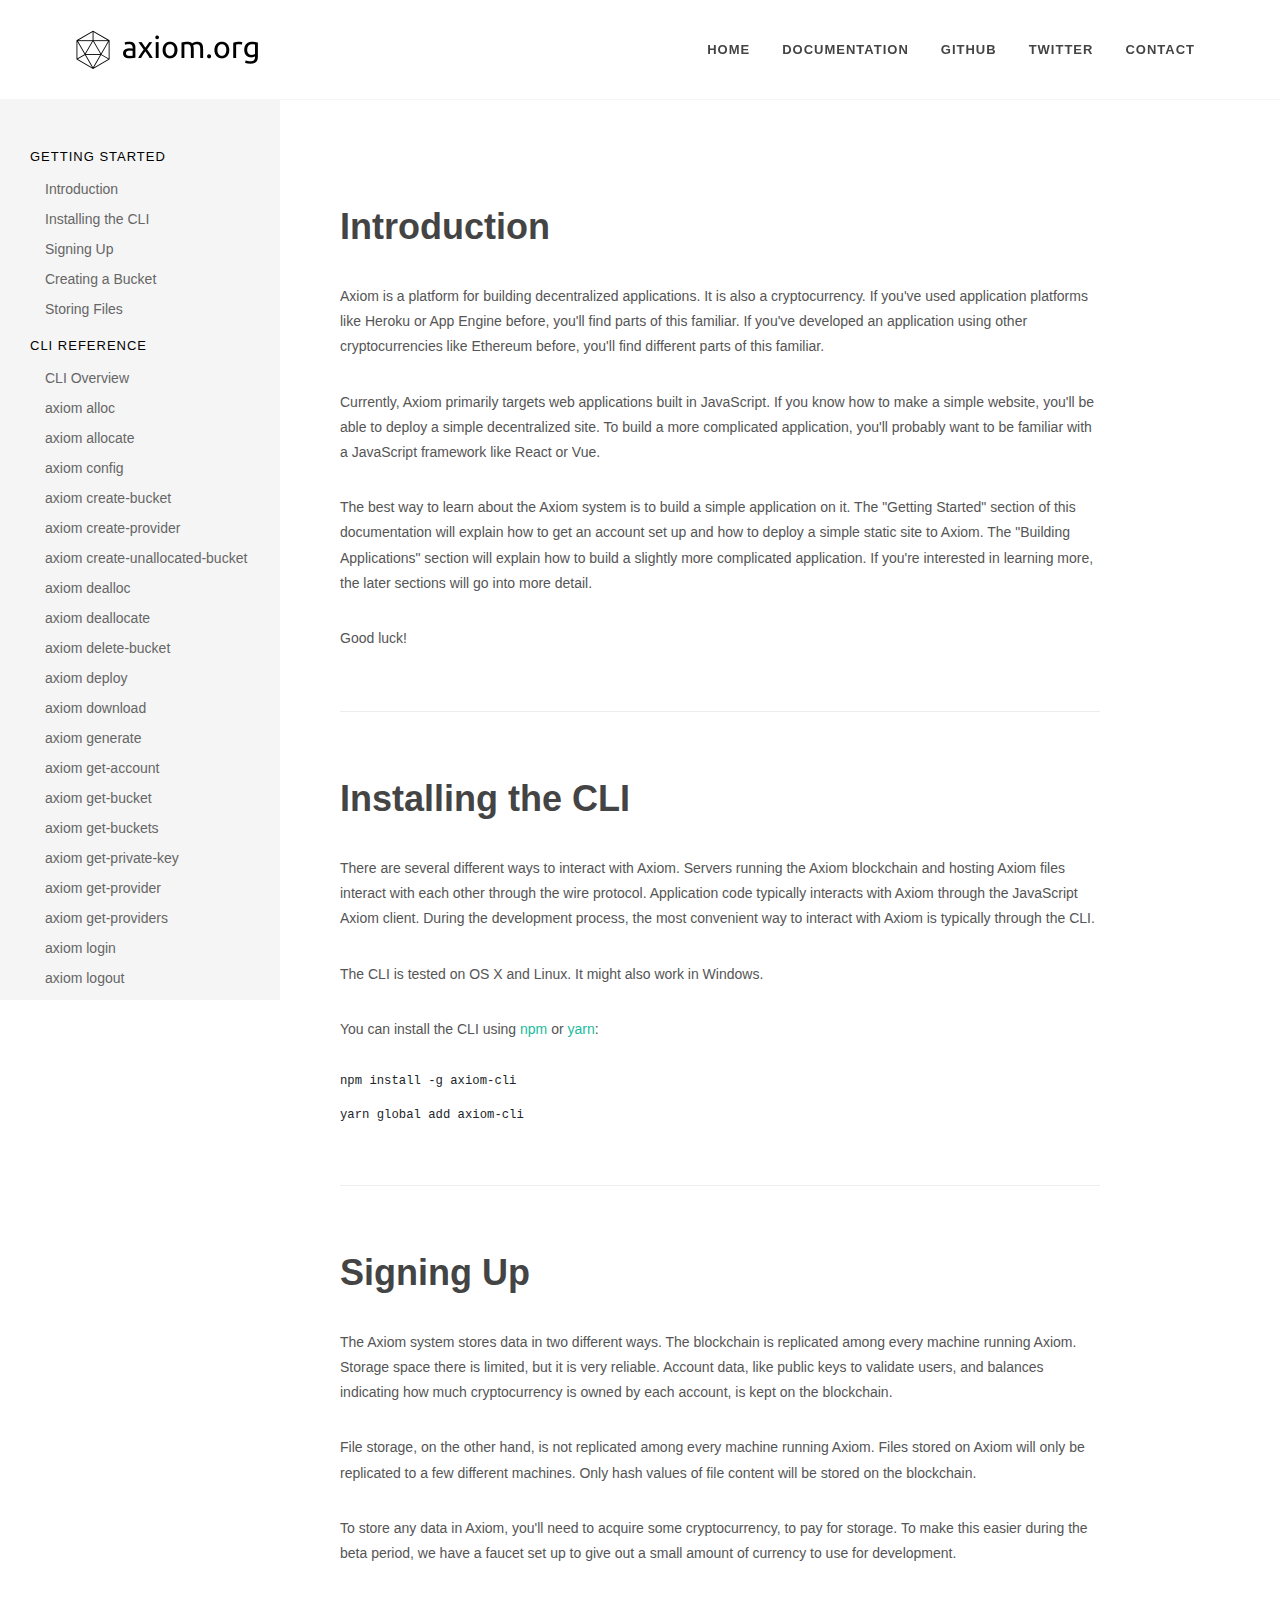
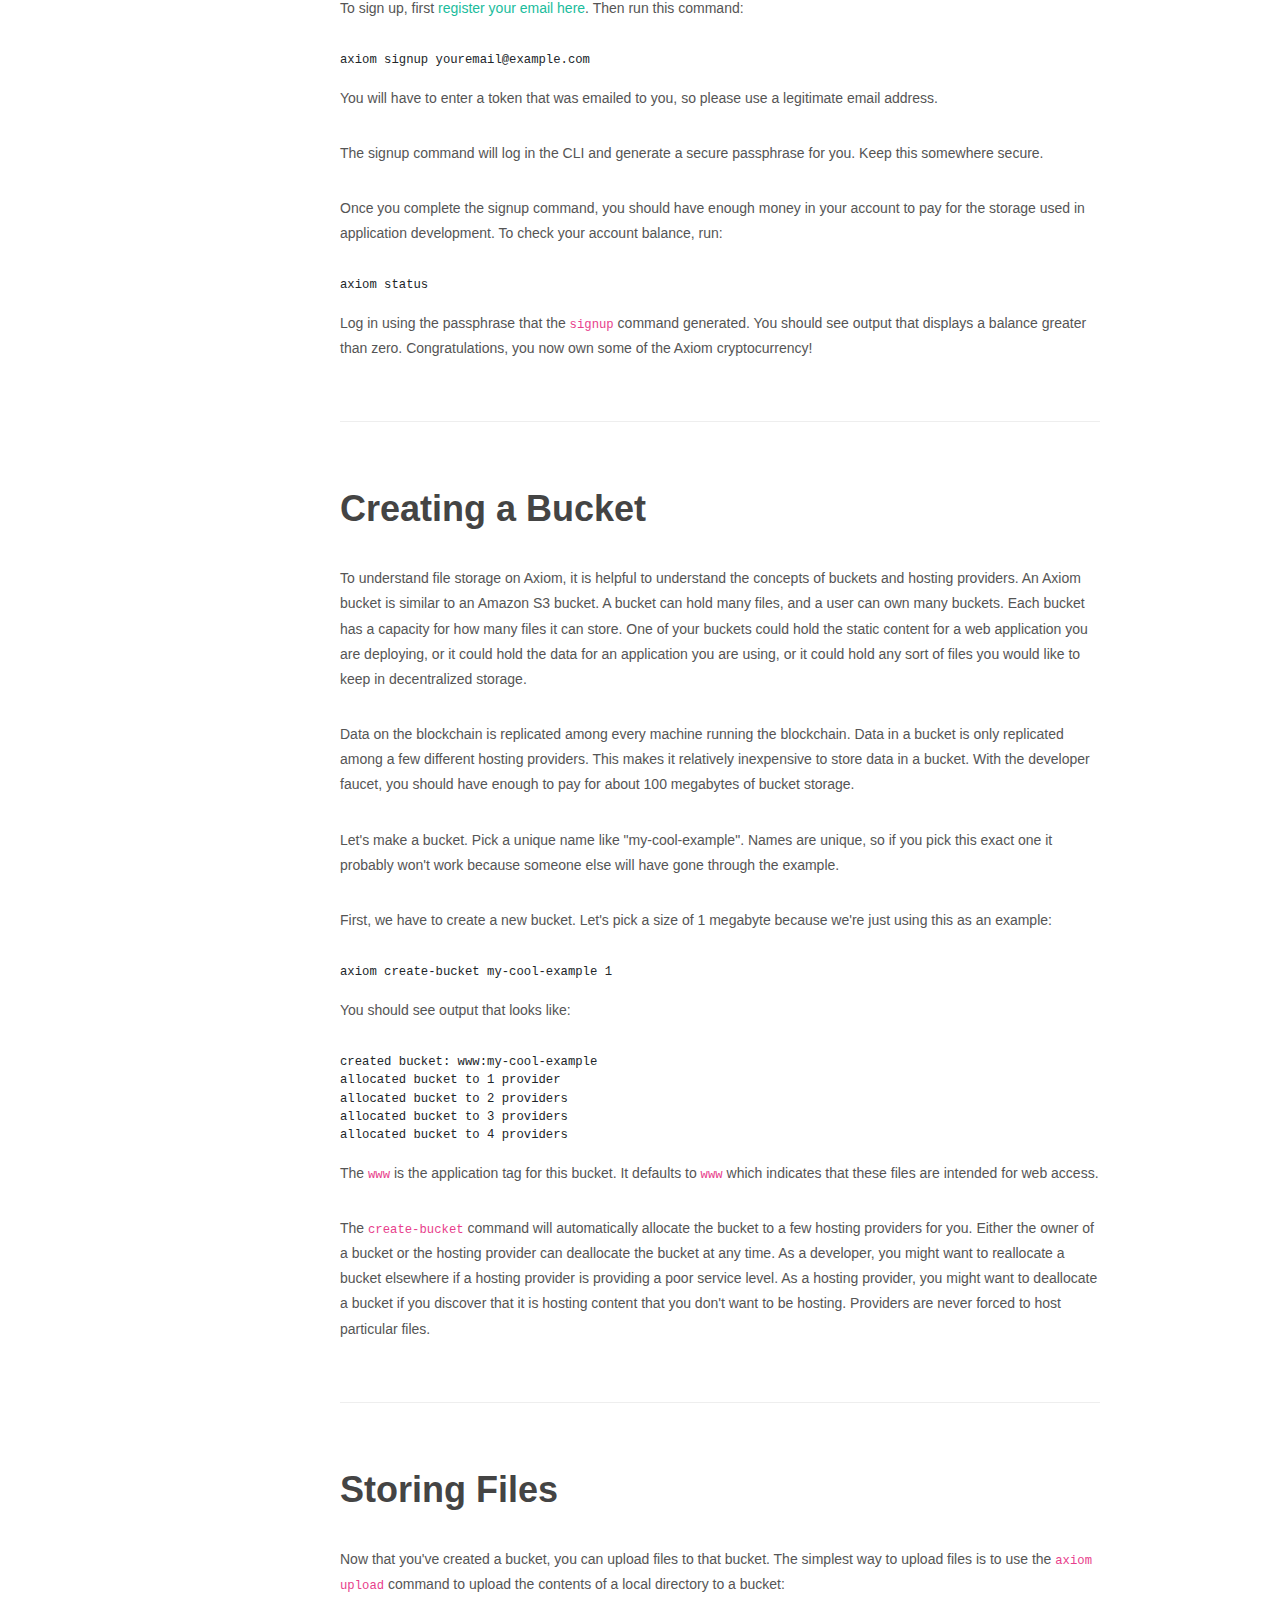
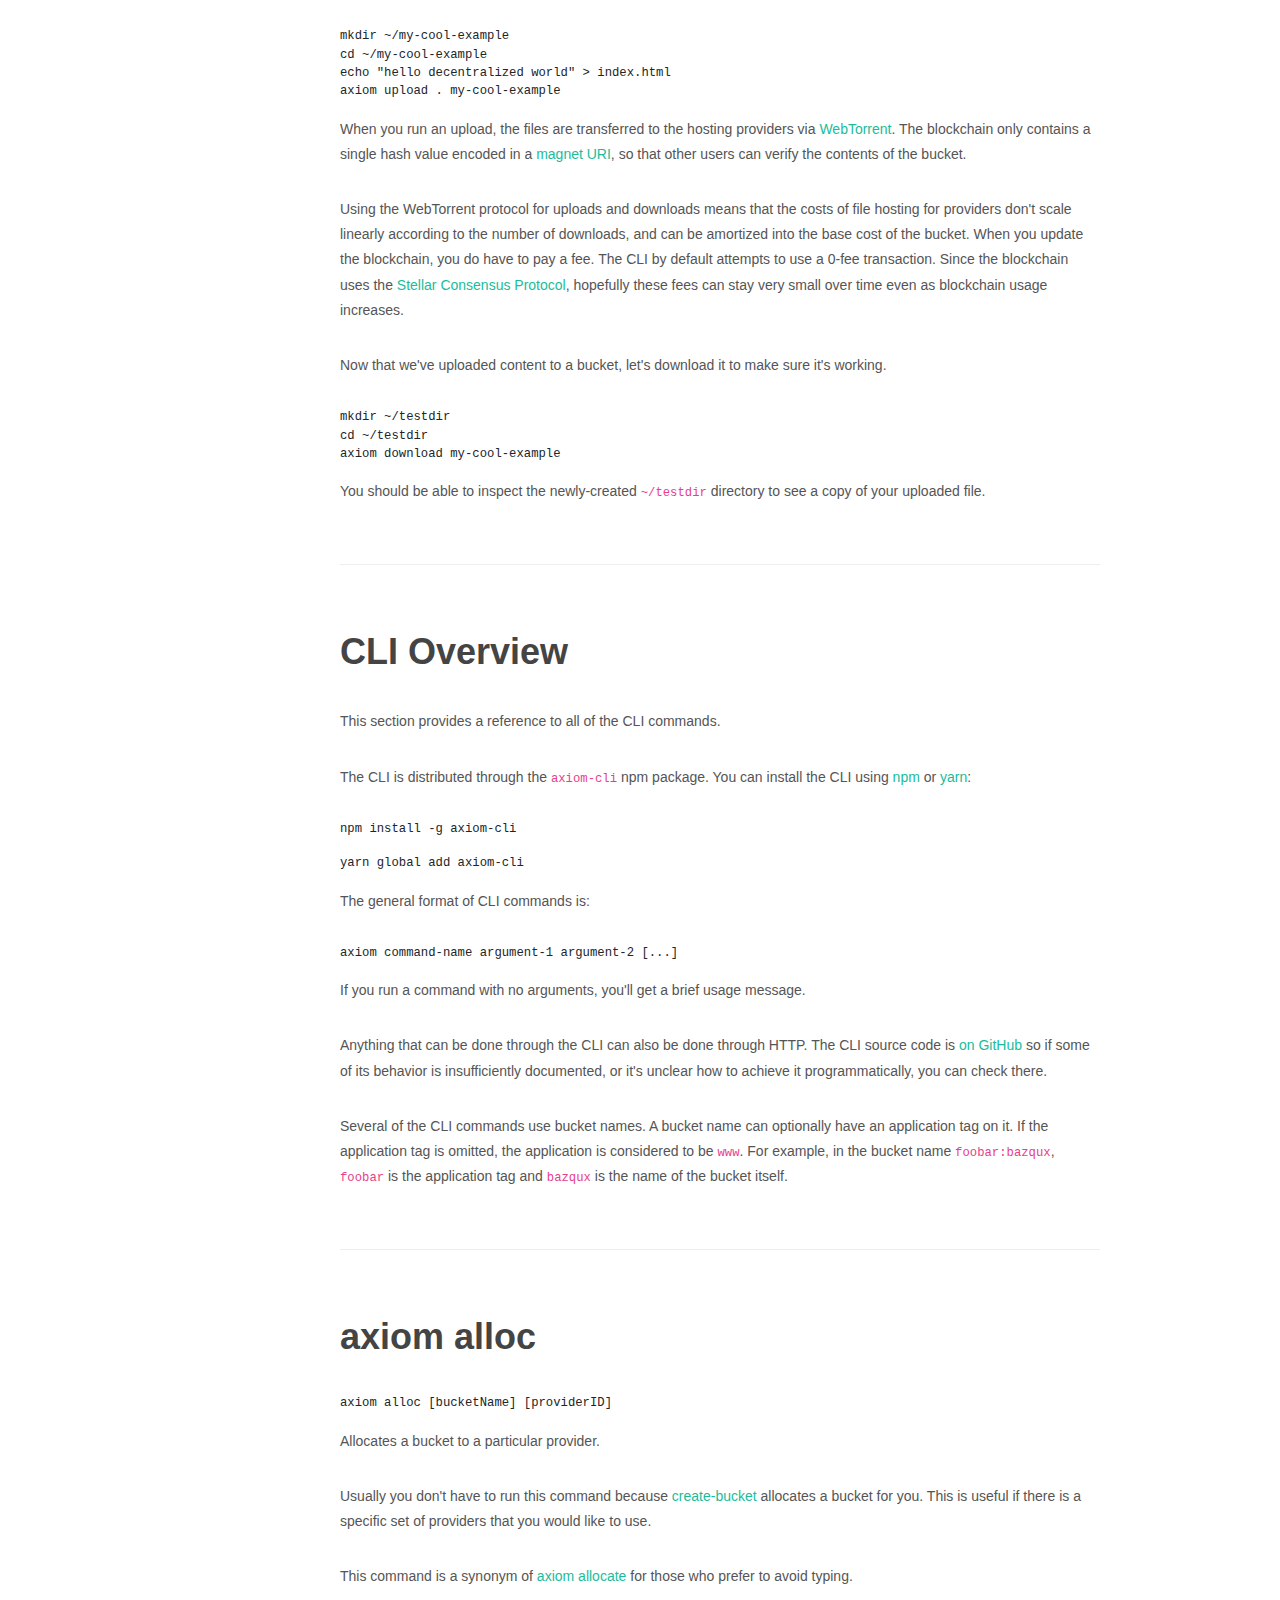
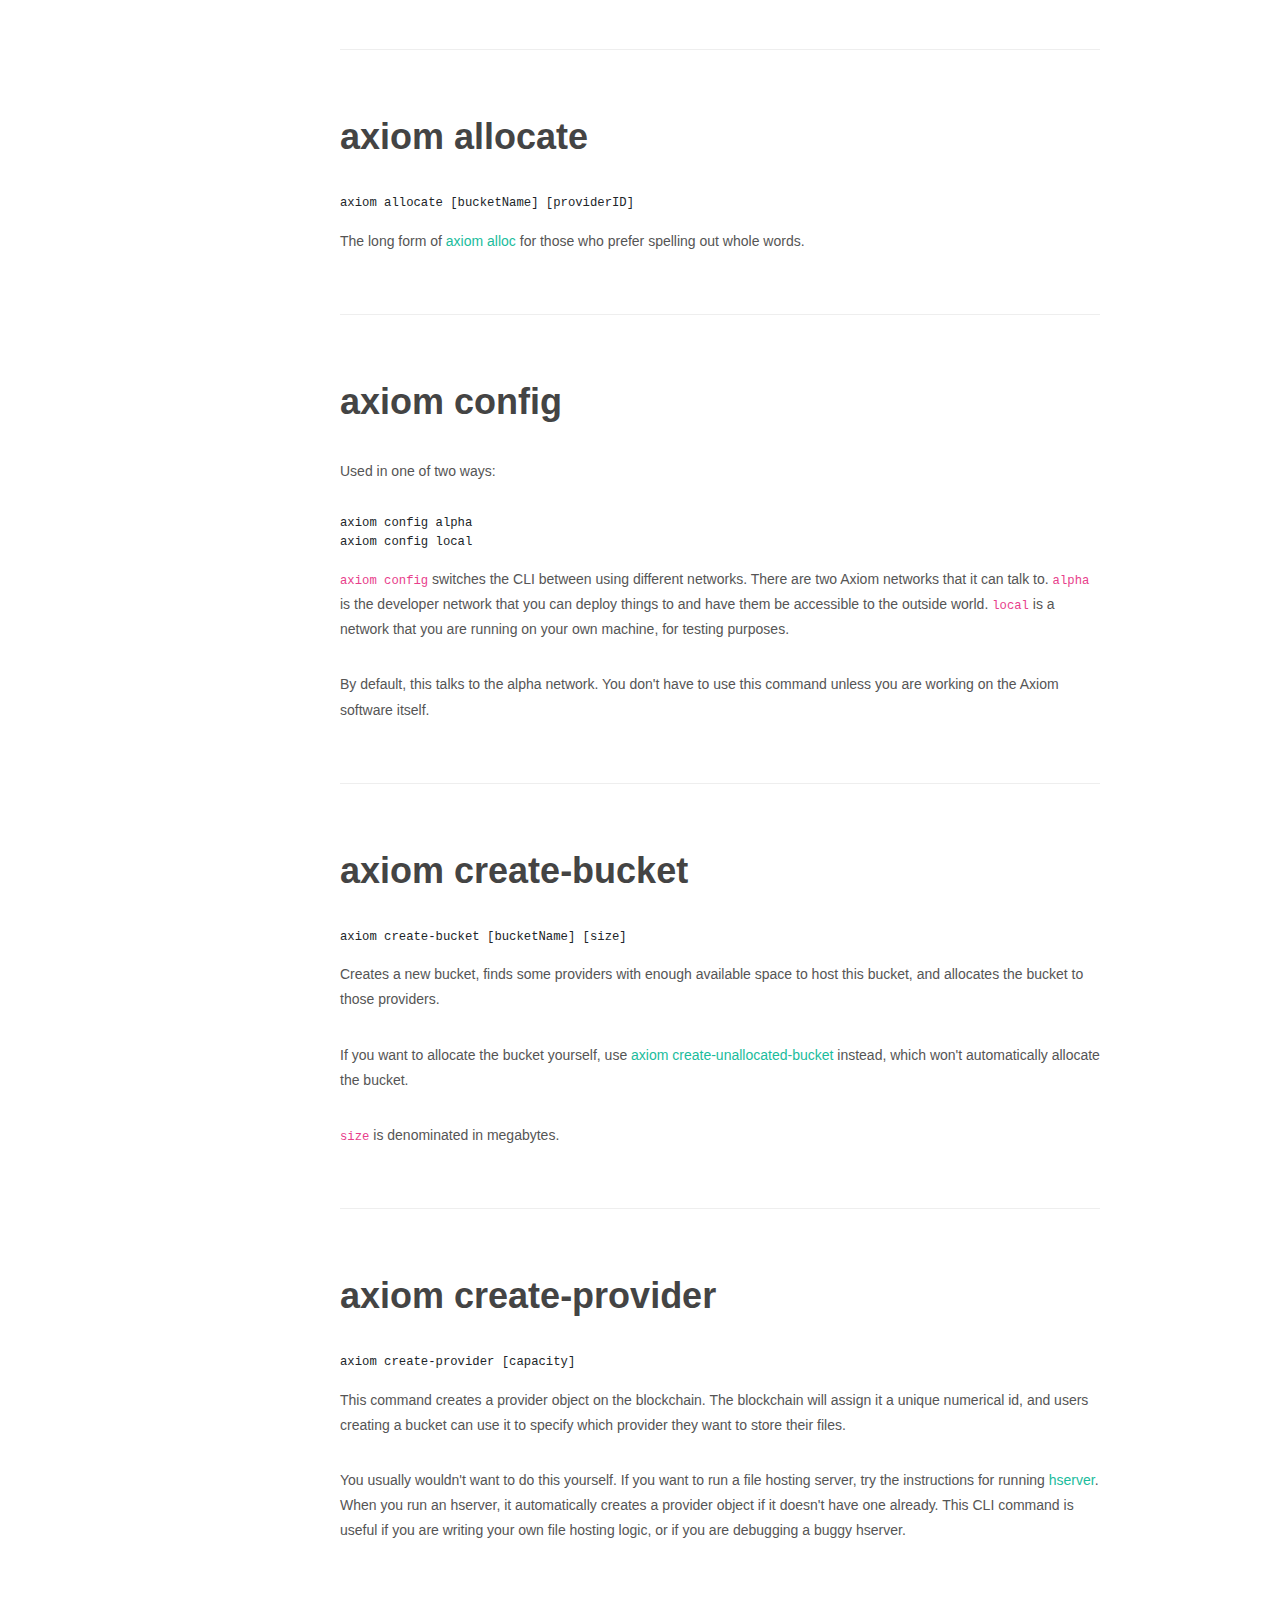
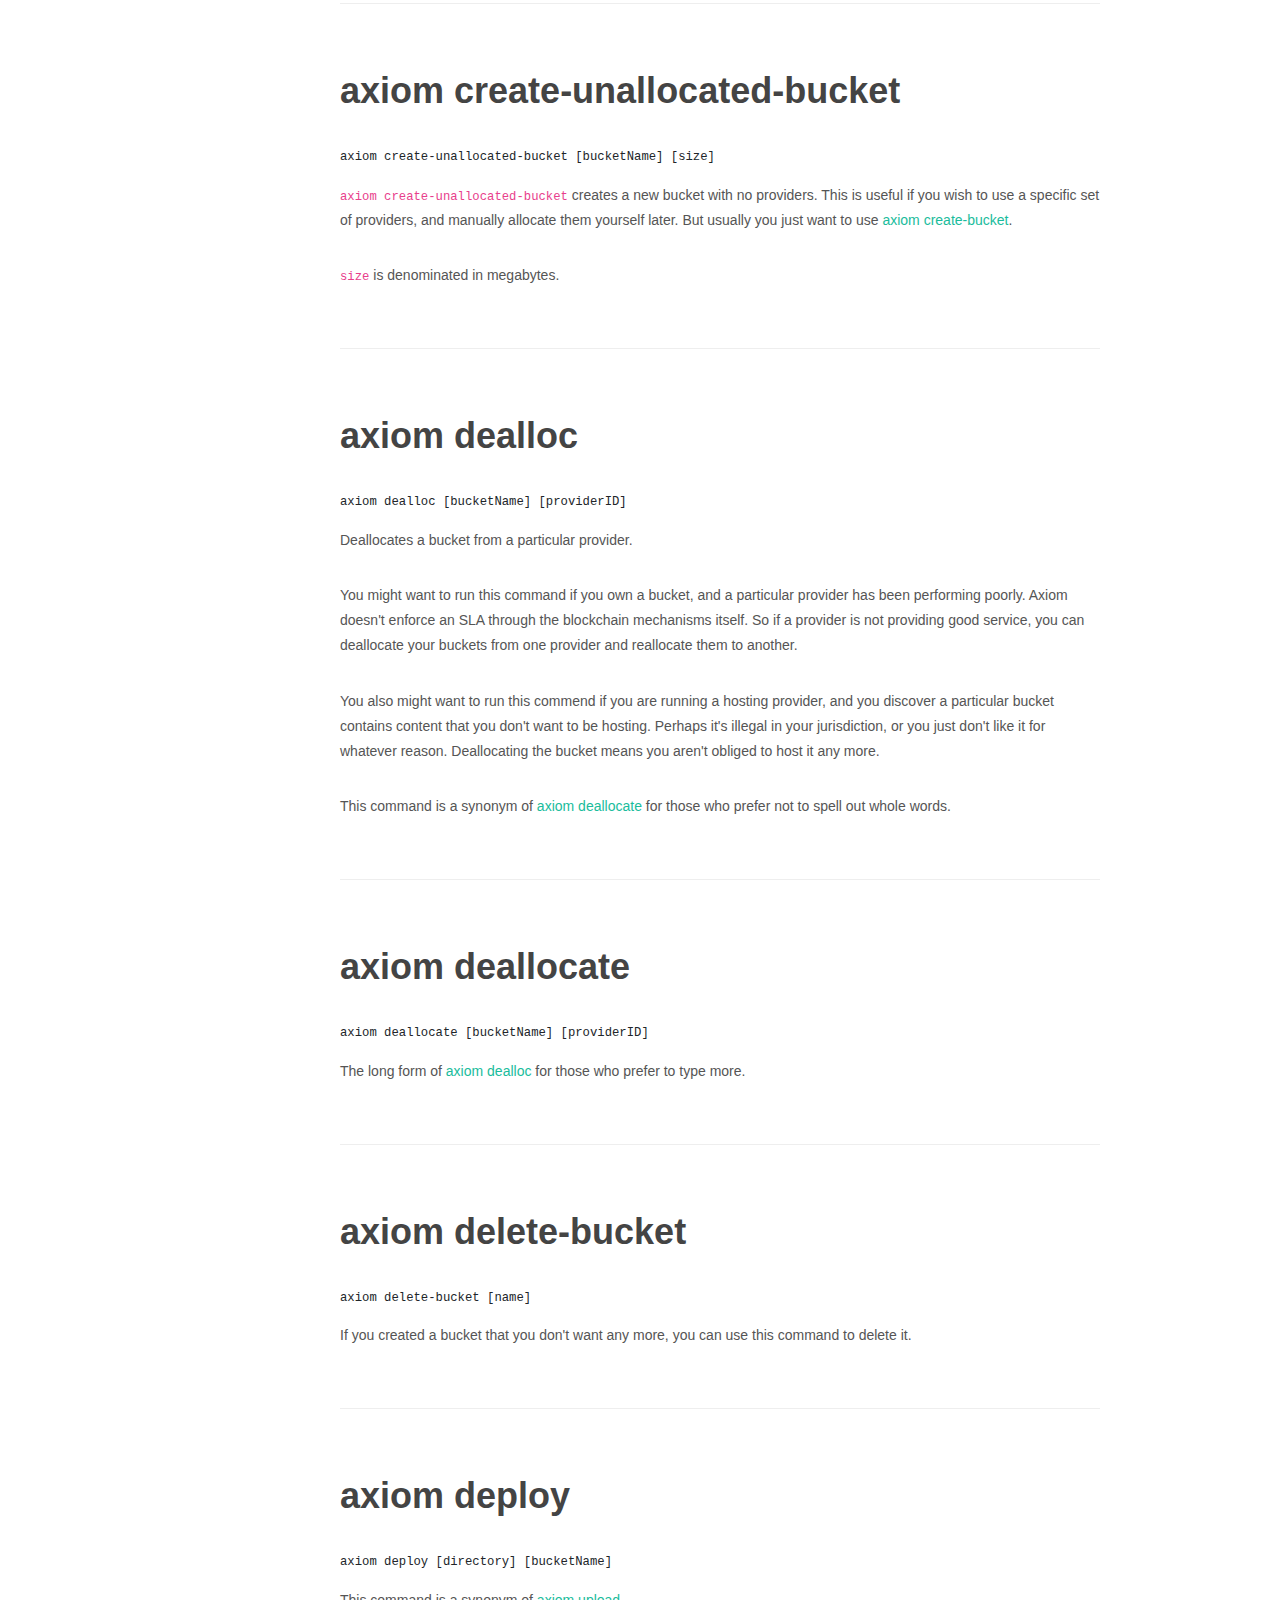
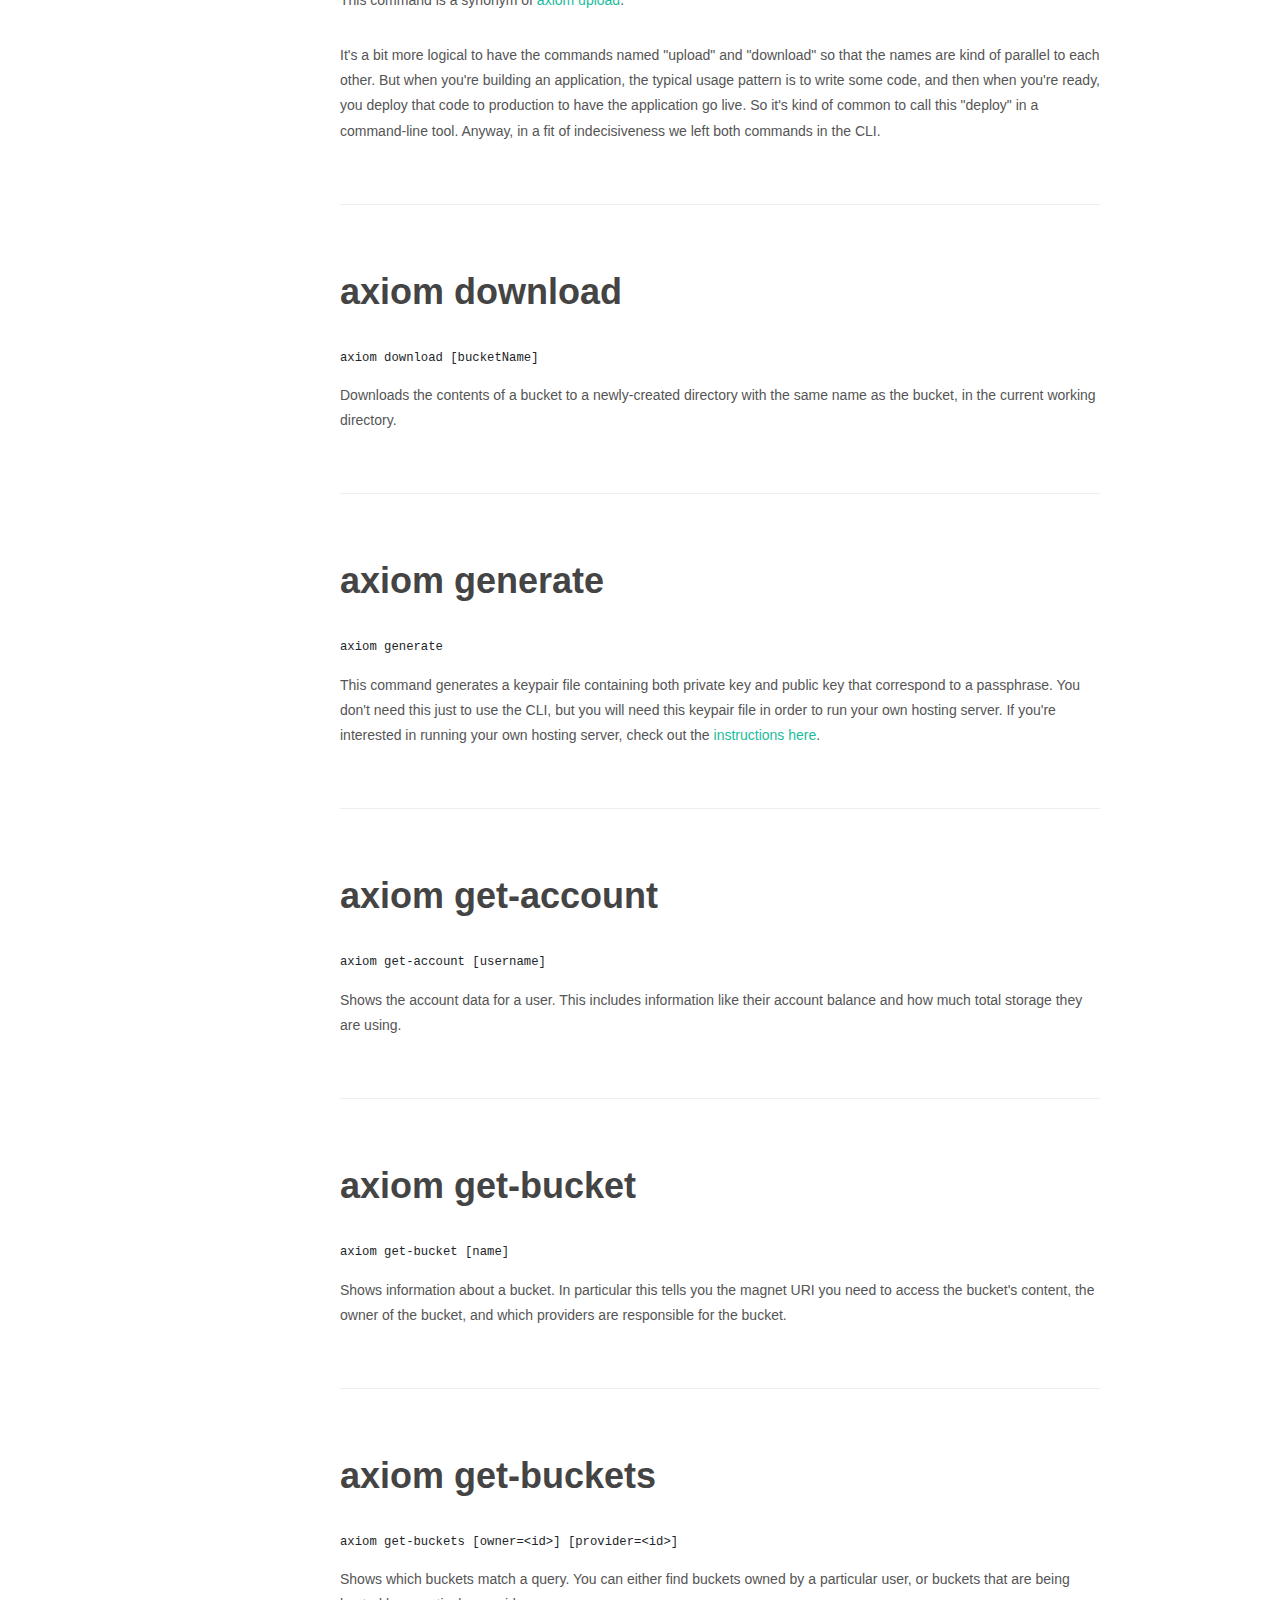
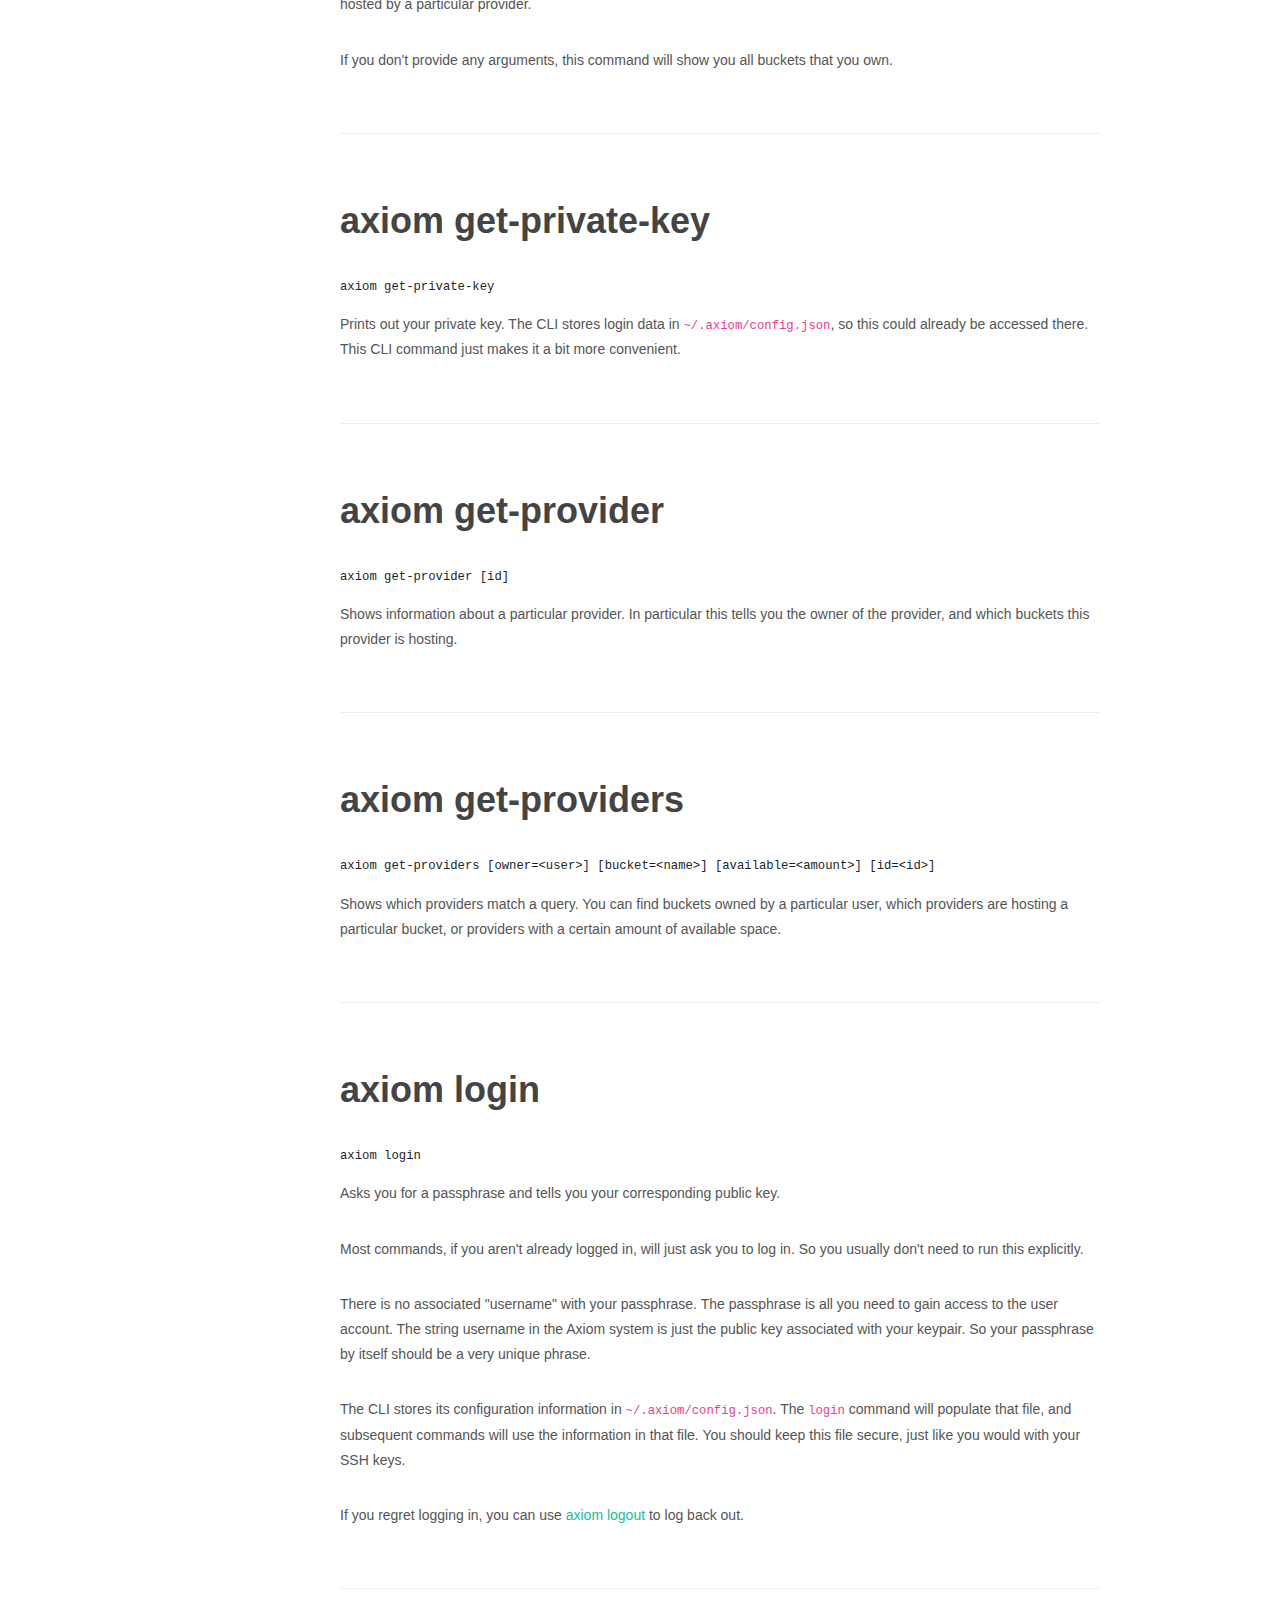
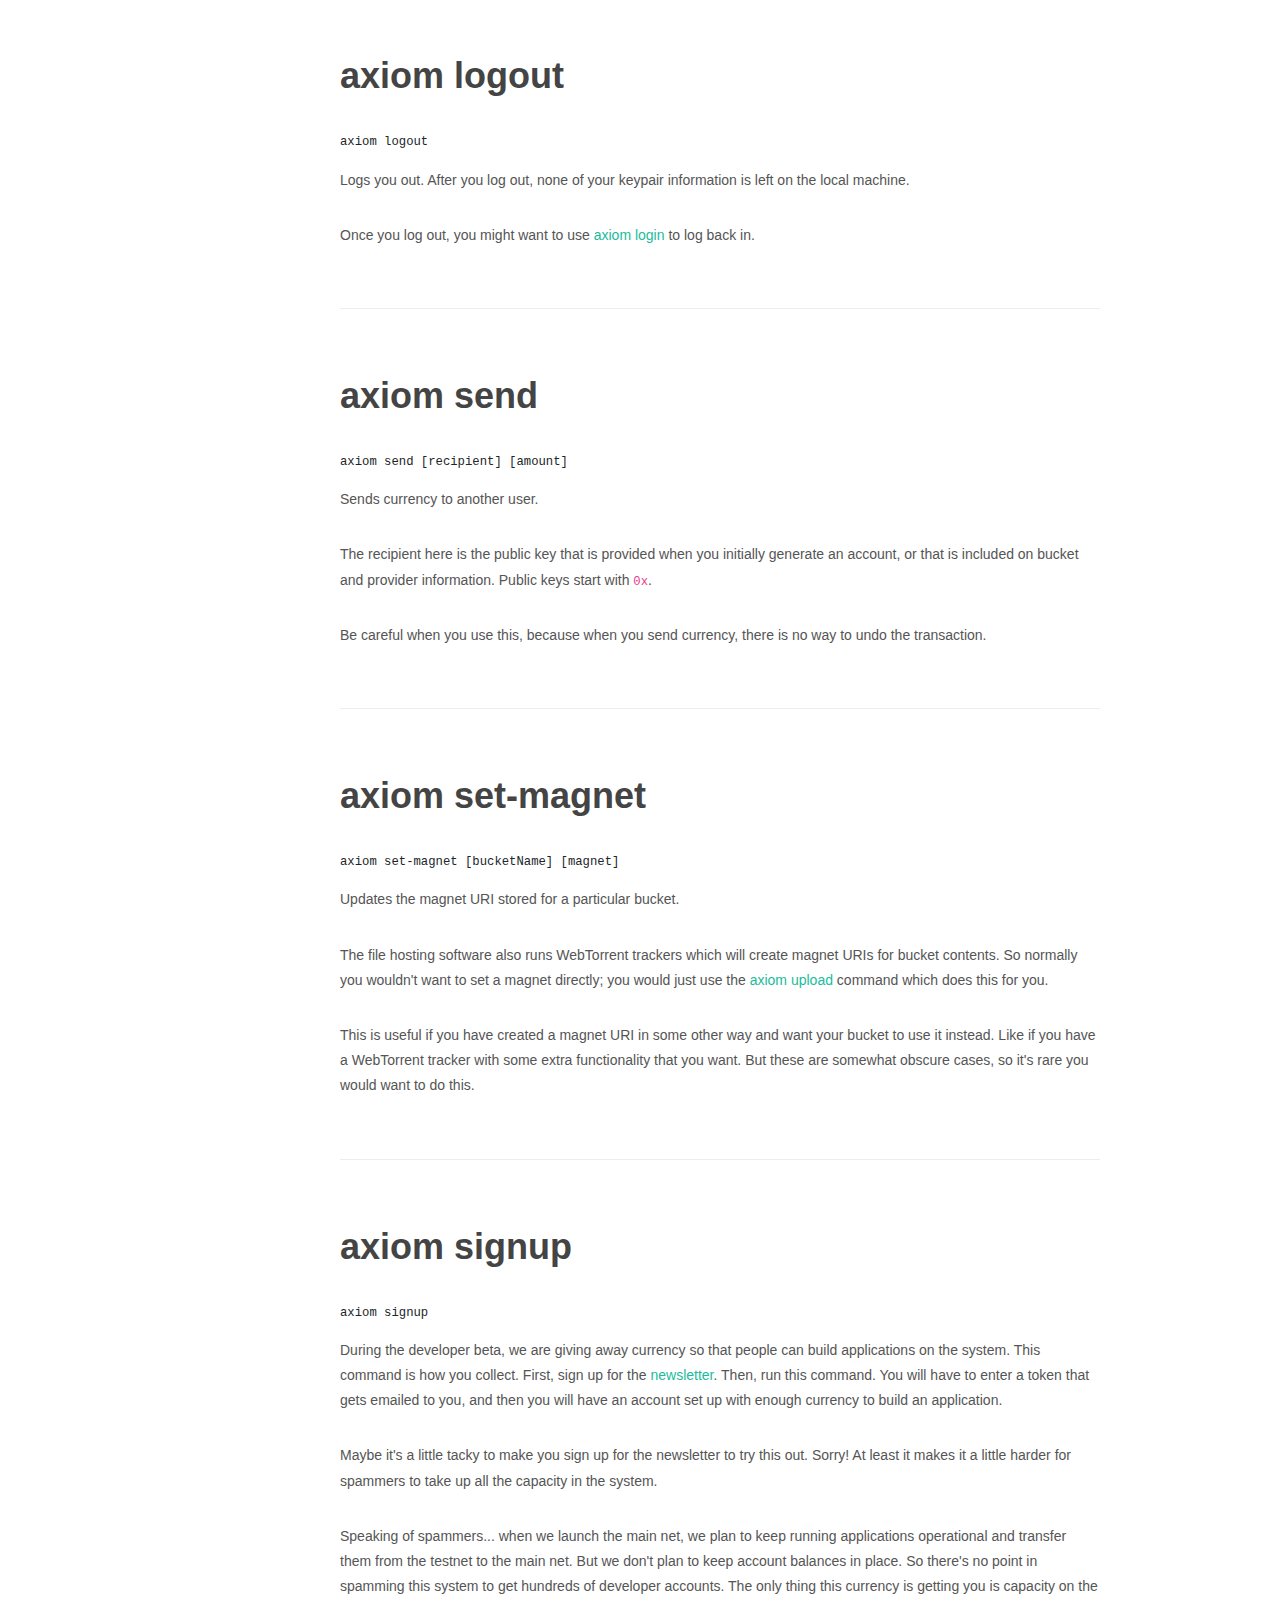
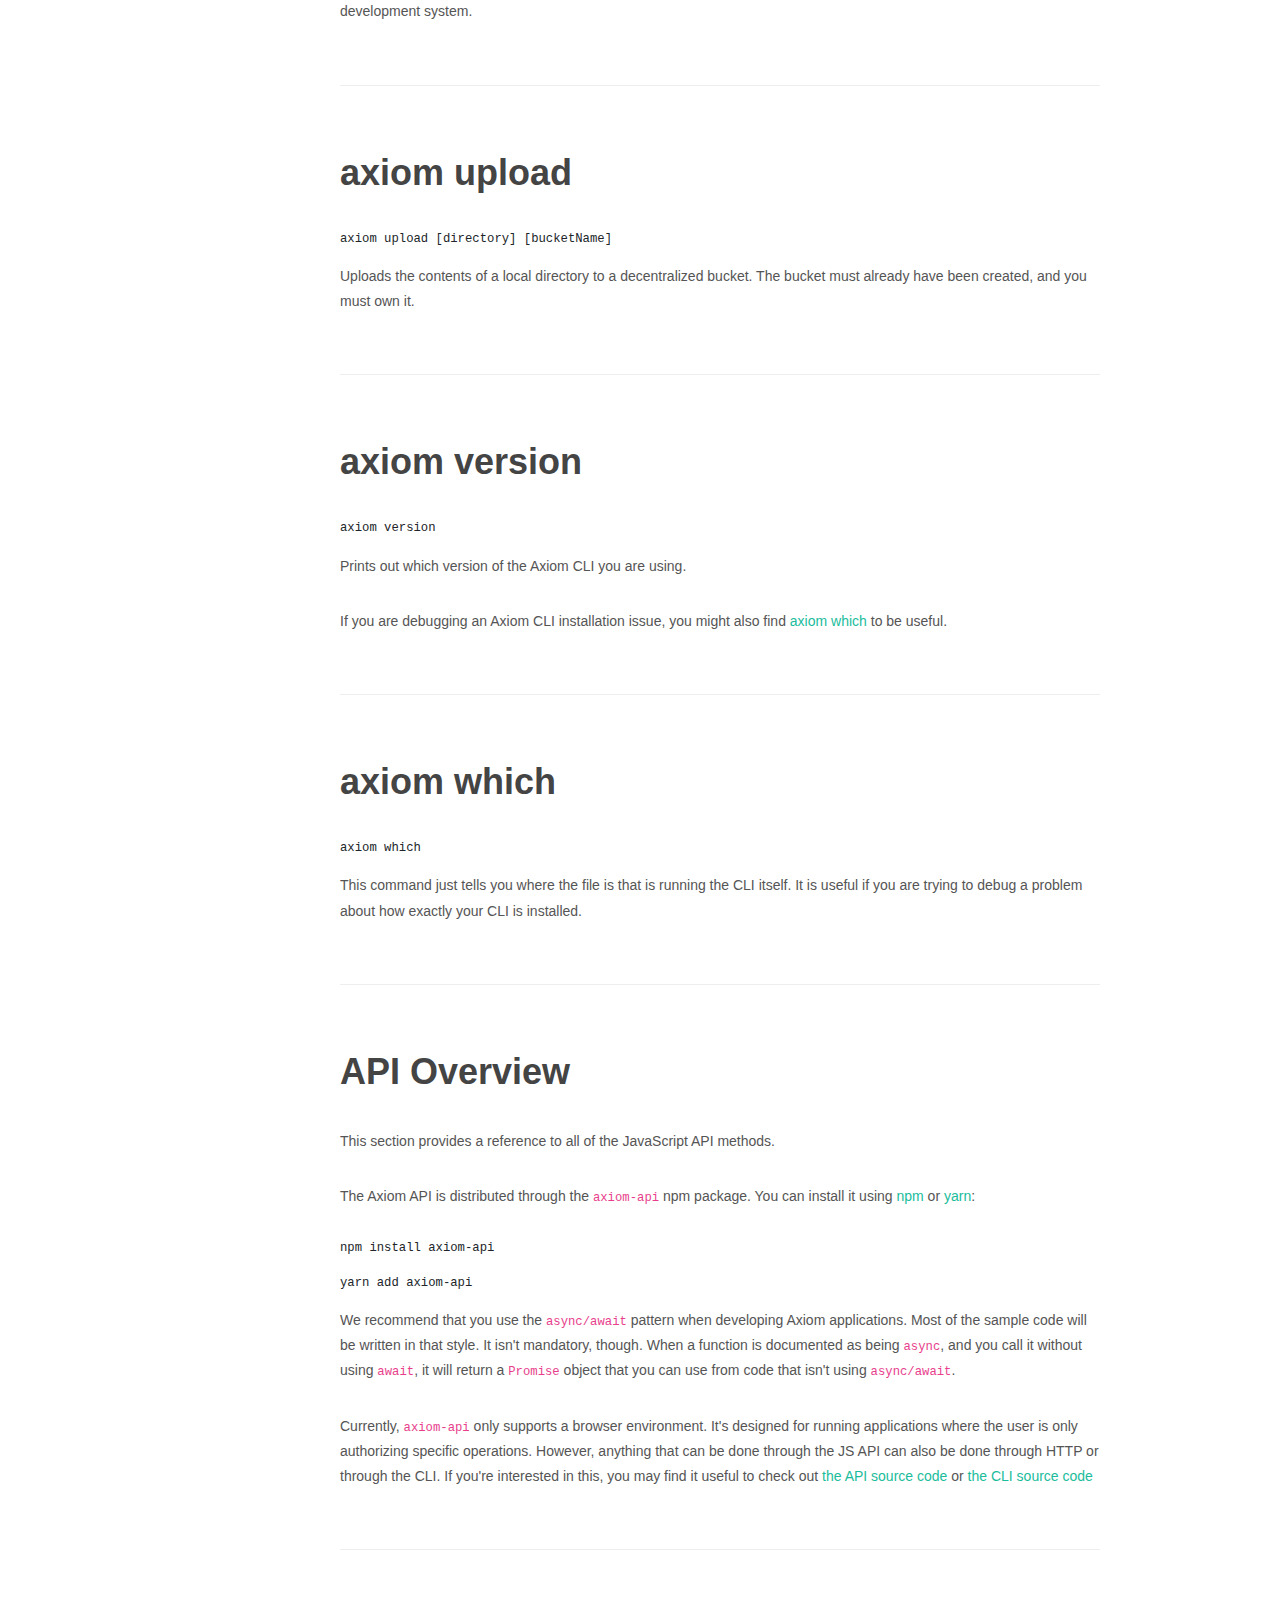
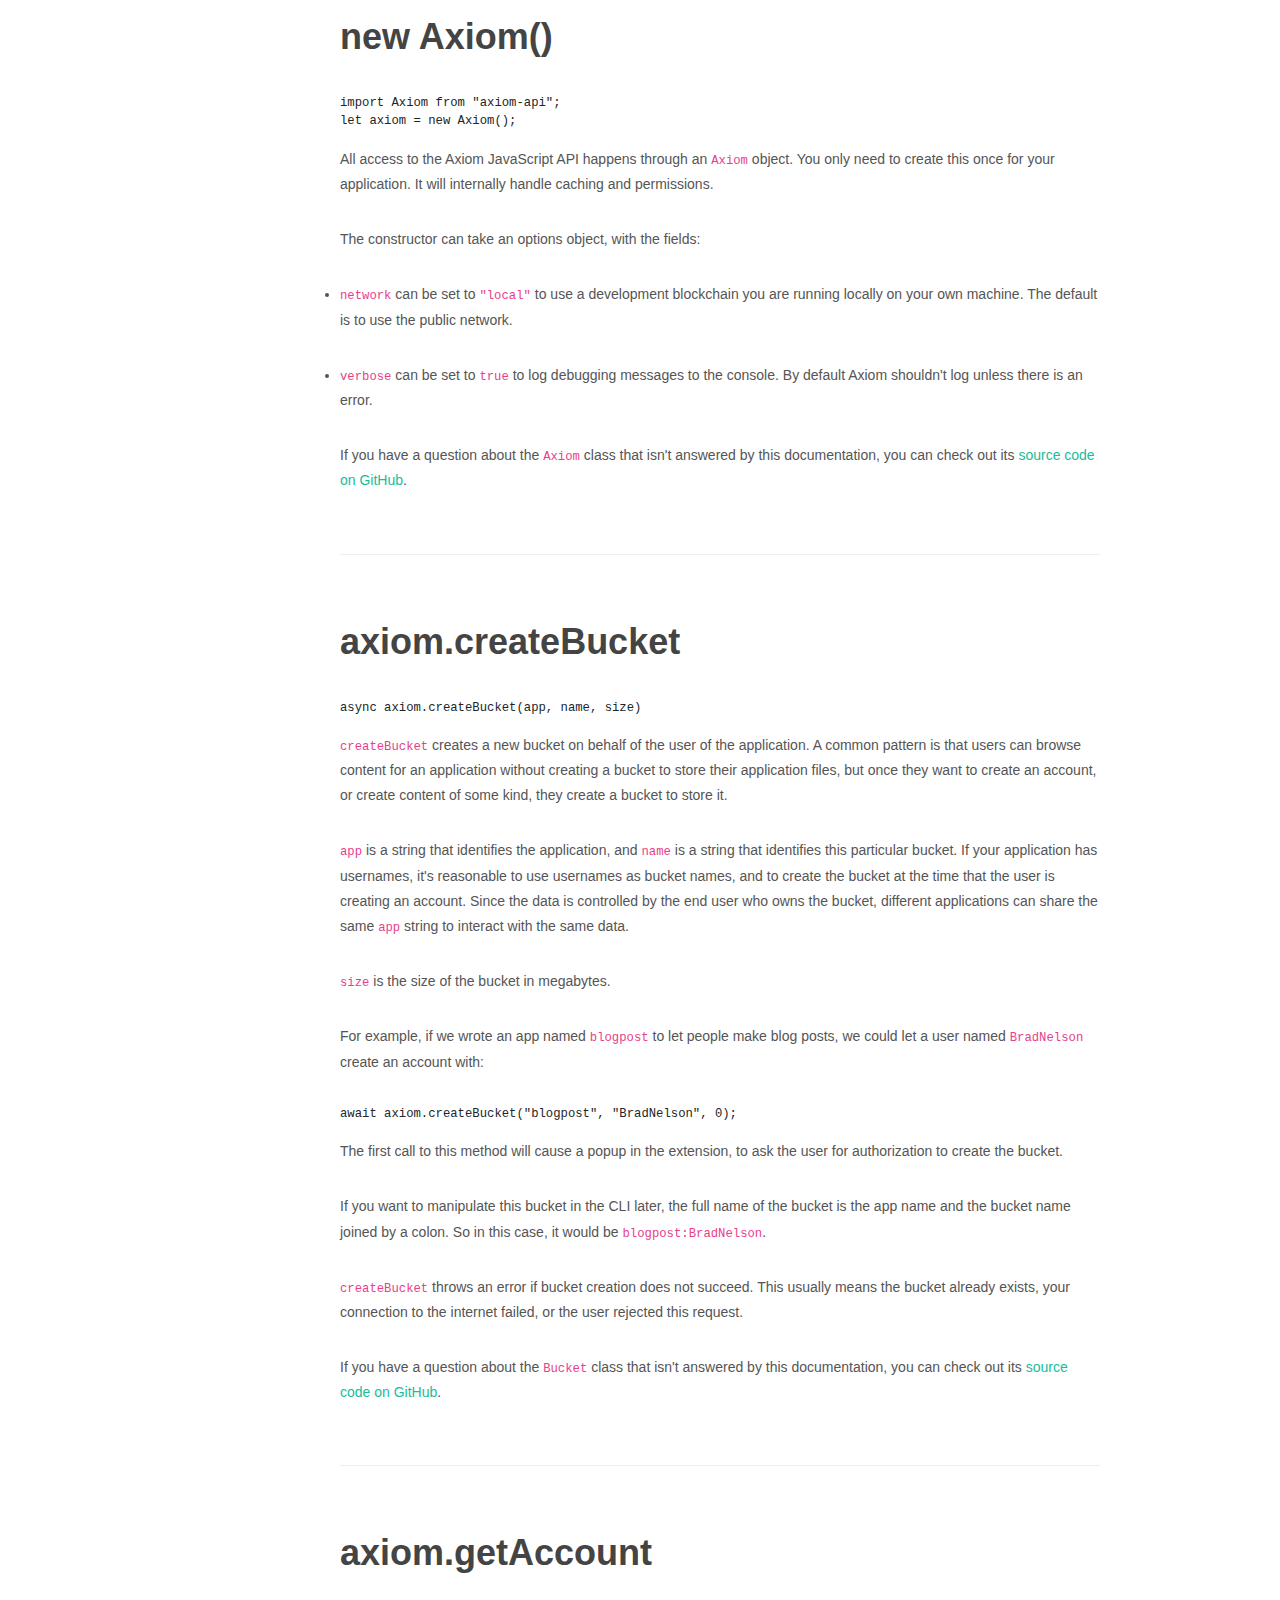
==== commit cf40eeb6: "Updates" ====
--- a/docs/index.html
+++ b/docs/index.html
@@ -9,7 +9,7 @@
  * Copyright 2011-2019 The Bootstrap Authors
  * Copyright 2011-2019 Twitter, Inc.
  * Licensed under MIT (https://github.com/twbs/bootstrap/blob/master/LICENSE)
- */:root{--blue:#007bff;--indigo:#6610f2;--purple:#6f42c1;--pink:#e83e8c;--red:#dc3545;--orange:#fd7e14;--yellow:#ffc107;--green:#28a745;--teal:#20c997;--cyan:#17a2b8;--white:#fff;--gray:#6c757d;--gray-dark:#343a40;--primary:#007bff;--secondary:#6c757d;--success:#28a745;--info:#17a2b8;--warning:#ffc107;--danger:#dc3545;--light:#f8f9fa;--dark:#343a40;--breakpoint-xs:0;--breakpoint-sm:576px;--breakpoint-md:768px;--breakpoint-lg:992px;--breakpoint-xl:1200px;--font-family-sans-serif:-apple-system,BlinkMacSystemFont,"Segoe UI",Roboto,"Helvetica Neue",Arial,"Noto Sans",sans-serif,"Apple Color Emoji","Segoe UI Emoji","Segoe UI Symbol","Noto Color Emoji";--font-family-monospace:SFMono-Regular,Menlo,Monaco,Consolas,"Liberation Mono","Courier New",monospace}*,:after,:before{box-sizing:border-box}html{font-family:sans-serif;line-height:1.15;-webkit-text-size-adjust:100%;-webkit-tap-highlight-color:rgba(0,0,0,0)}article,aside,figcaption,figure,footer,header,hgroup,main,nav,section{display:block}body{margin:0;font-family:-apple-system,BlinkMacSystemFont,Segoe UI,Roboto,Helvetica Neue,Arial,Noto Sans,sans-serif,Apple Color Emoji,Segoe UI Emoji,Segoe UI Symbol,Noto Color Emoji;font-size:1rem;font-weight:400;color:#212529;text-align:left;background-color:#fff}[tabindex="-1"]:focus{outline:0!important}hr{box-sizing:content-box;height:0;overflow:visible}h1,h2,h3,h4,h5,h6{margin-top:0;margin-bottom:.5rem}p{margin-top:0;margin-bottom:1rem}abbr[data-original-title],abbr[title]{text-decoration:underline;-webkit-text-decoration:underline dotted;text-decoration:underline dotted;cursor:help;border-bottom:0;-webkit-text-decoration-skip-ink:none;text-decoration-skip-ink:none}address{font-style:normal;line-height:inherit}address,dl,ol,ul{margin-bottom:1rem}dl,ol,ul{margin-top:0}ol ol,ol ul,ul ol,ul ul{margin-bottom:0}dt{font-weight:700}dd{margin-bottom:.5rem;margin-left:0}blockquote{margin:0 0 1rem}b,strong{font-weight:bolder}small{font-size:80%}sub,sup{position:relative;font-size:75%;line-height:0;vertical-align:baseline}sub{bottom:-.25em}sup{top:-.5em}a{color:#007bff;text-decoration:none;background-color:transparent}a:hover{color:#0056b3;text-decoration:underline}a:not([href]):not([tabindex]),a:not([href]):not([tabindex]):focus,a:not([href]):not([tabindex]):hover{color:inherit;text-decoration:none}a:not([href]):not([tabindex]):focus{outline:0}code,kbd,pre,samp{font-family:SFMono-Regular,Menlo,Monaco,Consolas,Liberation Mono,Courier New,monospace;font-size:1em}pre{margin-top:0;margin-bottom:1rem;overflow:auto}figure{margin:0 0 1rem}img{border-style:none}img,svg{vertical-align:middle}svg{overflow:hidden}table{border-collapse:collapse}caption{padding-top:.75rem;padding-bottom:.75rem;color:#6c757d;text-align:left;caption-side:bottom}th{text-align:inherit}label{margin-bottom:.5rem}button{border-radius:0}button:focus{outline:1px dotted;outline:5px auto -webkit-focus-ring-color}button,input,optgroup,select,textarea{margin:0;font-family:inherit;font-size:inherit;line-height:inherit}button,input{overflow:visible}button,select{text-transform:none}select{word-wrap:normal}[type=button],[type=reset],[type=submit],button{-webkit-appearance:button}[type=button]:not(:disabled),[type=reset]:not(:disabled),[type=submit]:not(:disabled),button:not(:disabled){cursor:pointer}[type=button]::-moz-focus-inner,[type=reset]::-moz-focus-inner,[type=submit]::-moz-focus-inner,button::-moz-focus-inner{padding:0;border-style:none}input[type=checkbox],input[type=radio]{box-sizing:border-box;padding:0}input[type=date],input[type=datetime-local],input[type=month],input[type=time]{-webkit-appearance:listbox}textarea{overflow:auto;resize:vertical}fieldset{min-width:0;padding:0;margin:0;border:0}legend{display:block;width:100%;max-width:100%;padding:0;margin-bottom:.5rem;font-size:1.5rem;line-height:inherit;color:inherit;white-space:normal}progress{vertical-align:baseline}[type=number]::-webkit-inner-spin-button,[type=number]::-webkit-outer-spin-button{height:auto}[type=search]{outline-offset:-2px;-webkit-appearance:none}[type=search]::-webkit-search-decoration{-webkit-appearance:none}::-webkit-file-upload-button{font:inherit;-webkit-appearance:button}output{display:inline-block}summary{display:list-item;cursor:pointer}template{display:none}[hidden]{display:none!important}.h1,.h2,.h3,.h4,.h5,.h6,h1,h2,h3,h4,h5,h6{margin-bottom:.5rem;font-weight:500;line-height:1.2}.h1,h1{font-size:2.5rem}.h2,h2{font-size:2rem}.h3,h3{font-size:1.75rem}.h4,h4{font-size:1.5rem}.h5,h5{font-size:1.25rem}.h6,h6{font-size:1rem}.lead{font-size:1.25rem;font-weight:300}.display-1{font-size:6rem}.display-1,.display-2{font-weight:300;line-height:1.2}.display-2{font-size:5.5rem}.display-3{font-size:4.5rem}.display-3,.display-4{font-weight:300;line-height:1.2}.display-4{font-size:3.5rem}hr{margin-top:1rem;margin-bottom:1rem;border:0;border-top:1px solid rgba(0,0,0,.1)}.small,small{font-size:80%;font-weight:400}.mark,mark{padding:.2em;background-color:#fcf8e3}.list-inline,.list-unstyled{padding-left:0;list-style:none}.list-inline-item{display:inline-block}.list-inline-item:not(:last-child){margin-right:.5rem}.initialism{font-size:90%;text-transform:uppercase}.blockquote{margin-bottom:1rem;font-size:1.25rem}.blockquote-footer{display:block;font-size:80%;color:#6c757d}.blockquote-footer:before{content:"\2014\A0"}.img-fluid,.img-thumbnail{max-width:100%;height:auto}.img-thumbnail{padding:.25rem;background-color:#fff;border:1px solid #dee2e6;border-radius:.25rem}.figure{display:inline-block}.figure-img{margin-bottom:.5rem;line-height:1}.figure-caption{font-size:90%;color:#6c757d}code{font-size:87.5%;color:#e83e8c;word-break:break-word}a>code{color:inherit}kbd{padding:.2rem .4rem;font-size:87.5%;color:#fff;background-color:#212529;border-radius:.2rem}kbd kbd{padding:0;font-size:100%;font-weight:700}pre{display:block;font-size:87.5%;color:#212529}pre code{font-size:inherit;color:inherit;word-break:normal}.pre-scrollable{max-height:340px;overflow-y:scroll}.container{width:100%;padding-right:15px;padding-left:15px;margin-right:auto;margin-left:auto}@media (min-width:768px){.container{max-width:720px}}@media (min-width:992px){.container{max-width:960px}}@media (min-width:1200px){.container{max-width:1140px}}.container-fluid{width:100%;padding-right:15px;padding-left:15px;margin-right:auto;margin-left:auto}.row{display:flex;flex-wrap:wrap;margin-right:-15px;margin-left:-15px}.no-gutters{margin-right:0;margin-left:0}.no-gutters>.col,.no-gutters>[class*=col-]{padding-right:0;padding-left:0}.col,.col-1,.col-2,.col-3,.col-4,.col-5,.col-6,.col-7,.col-8,.col-9,.col-10,.col-11,.col-12,.col-auto,.col-lg,.col-lg-1,.col-lg-2,.col-lg-3,.col-lg-4,.col-lg-5,.col-lg-6,.col-lg-7,.col-lg-8,.col-lg-9,.col-lg-10,.col-lg-11,.col-lg-12,.col-lg-auto,.col-md,.col-md-1,.col-md-2,.col-md-3,.col-md-4,.col-md-5,.col-md-6,.col-md-7,.col-md-8,.col-md-9,.col-md-10,.col-md-11,.col-md-12,.col-md-auto,.col-sm,.col-sm-1,.col-sm-2,.col-sm-3,.col-sm-4,.col-sm-5,.col-sm-6,.col-sm-7,.col-sm-8,.col-sm-9,.col-sm-10,.col-sm-11,.col-sm-12,.col-sm-auto,.col-xl,.col-xl-1,.col-xl-2,.col-xl-3,.col-xl-4,.col-xl-5,.col-xl-6,.col-xl-7,.col-xl-8,.col-xl-9,.col-xl-10,.col-xl-11,.col-xl-12,.col-xl-auto{position:relative;width:100%;padding-right:15px;padding-left:15px}.col{flex-basis:0;flex-grow:1;max-width:100%}.col-auto{flex:0 0 auto;width:auto;max-width:100%}.col-1{flex:0 0 8.333333%;max-width:8.333333%}.col-2{flex:0 0 16.666667%;max-width:16.666667%}.col-3{flex:0 0 25%;max-width:25%}.col-4{flex:0 0 33.333333%;max-width:33.333333%}.col-5{flex:0 0 41.666667%;max-width:41.666667%}.col-6{flex:0 0 50%;max-width:50%}.col-7{flex:0 0 58.333333%;max-width:58.333333%}.col-8{flex:0 0 66.666667%;max-width:66.666667%}.col-9{flex:0 0 75%;max-width:75%}.col-10{flex:0 0 83.333333%;max-width:83.333333%}.col-11{flex:0 0 91.666667%;max-width:91.666667%}.col-12{flex:0 0 100%;max-width:100%}.order-first{order:-1}.order-last{order:13}.order-0{order:0}.order-1{order:1}.order-2{order:2}.order-3{order:3}.order-4{order:4}.order-5{order:5}.order-6{order:6}.order-7{order:7}.order-8{order:8}.order-9{order:9}.order-10{order:10}.order-11{order:11}.order-12{order:12}.offset-1{margin-left:8.333333%}.offset-2{margin-left:16.666667%}.offset-3{margin-left:25%}.offset-4{margin-left:33.333333%}.offset-5{margin-left:41.666667%}.offset-6{margin-left:50%}.offset-7{margin-left:58.333333%}.offset-8{margin-left:66.666667%}.offset-9{margin-left:75%}.offset-10{margin-left:83.333333%}.offset-11{margin-left:91.666667%}@media (min-width:576px){.col-sm{flex-basis:0;flex-grow:1;max-width:100%}.col-sm-auto{flex:0 0 auto;width:auto;max-width:100%}.col-sm-1{flex:0 0 8.333333%;max-width:8.333333%}.col-sm-2{flex:0 0 16.666667%;max-width:16.666667%}.col-sm-3{flex:0 0 25%;max-width:25%}.col-sm-4{flex:0 0 33.333333%;max-width:33.333333%}.col-sm-5{flex:0 0 41.666667%;max-width:41.666667%}.col-sm-6{flex:0 0 50%;max-width:50%}.col-sm-7{flex:0 0 58.333333%;max-width:58.333333%}.col-sm-8{flex:0 0 66.666667%;max-width:66.666667%}.col-sm-9{flex:0 0 75%;max-width:75%}.col-sm-10{flex:0 0 83.333333%;max-width:83.333333%}.col-sm-11{flex:0 0 91.666667%;max-width:91.666667%}.col-sm-12{flex:0 0 100%;max-width:100%}.order-sm-first{order:-1}.order-sm-last{order:13}.order-sm-0{order:0}.order-sm-1{order:1}.order-sm-2{order:2}.order-sm-3{order:3}.order-sm-4{order:4}.order-sm-5{order:5}.order-sm-6{order:6}.order-sm-7{order:7}.order-sm-8{order:8}.order-sm-9{order:9}.order-sm-10{order:10}.order-sm-11{order:11}.order-sm-12{order:12}.offset-sm-0{margin-left:0}.offset-sm-1{margin-left:8.333333%}.offset-sm-2{margin-left:16.666667%}.offset-sm-3{margin-left:25%}.offset-sm-4{margin-left:33.333333%}.offset-sm-5{margin-left:41.666667%}.offset-sm-6{margin-left:50%}.offset-sm-7{margin-left:58.333333%}.offset-sm-8{margin-left:66.666667%}.offset-sm-9{margin-left:75%}.offset-sm-10{margin-left:83.333333%}.offset-sm-11{margin-left:91.666667%}}@media (min-width:768px){.col-md{flex-basis:0;flex-grow:1;max-width:100%}.col-md-auto{flex:0 0 auto;width:auto;max-width:100%}.col-md-1{flex:0 0 8.333333%;max-width:8.333333%}.col-md-2{flex:0 0 16.666667%;max-width:16.666667%}.col-md-3{flex:0 0 25%;max-width:25%}.col-md-4{flex:0 0 33.333333%;max-width:33.333333%}.col-md-5{flex:0 0 41.666667%;max-width:41.666667%}.col-md-6{flex:0 0 50%;max-width:50%}.col-md-7{flex:0 0 58.333333%;max-width:58.333333%}.col-md-8{flex:0 0 66.666667%;max-width:66.666667%}.col-md-9{flex:0 0 75%;max-width:75%}.col-md-10{flex:0 0 83.333333%;max-width:83.333333%}.col-md-11{flex:0 0 91.666667%;max-width:91.666667%}.col-md-12{flex:0 0 100%;max-width:100%}.order-md-first{order:-1}.order-md-last{order:13}.order-md-0{order:0}.order-md-1{order:1}.order-md-2{order:2}.order-md-3{order:3}.order-md-4{order:4}.order-md-5{order:5}.order-md-6{order:6}.order-md-7{order:7}.order-md-8{order:8}.order-md-9{order:9}.order-md-10{order:10}.order-md-11{order:11}.order-md-12{order:12}.offset-md-0{margin-left:0}.offset-md-1{margin-left:8.333333%}.offset-md-2{margin-left:16.666667%}.offset-md-3{margin-left:25%}.offset-md-4{margin-left:33.333333%}.offset-md-5{margin-left:41.666667%}.offset-md-6{margin-left:50%}.offset-md-7{margin-left:58.333333%}.offset-md-8{margin-left:66.666667%}.offset-md-9{margin-left:75%}.offset-md-10{margin-left:83.333333%}.offset-md-11{margin-left:91.666667%}}@media (min-width:992px){.col-lg{flex-basis:0;flex-grow:1;max-width:100%}.col-lg-auto{flex:0 0 auto;width:auto;max-width:100%}.col-lg-1{flex:0 0 8.333333%;max-width:8.333333%}.col-lg-2{flex:0 0 16.666667%;max-width:16.666667%}.col-lg-3{flex:0 0 25%;max-width:25%}.col-lg-4{flex:0 0 33.333333%;max-width:33.333333%}.col-lg-5{flex:0 0 41.666667%;max-width:41.666667%}.col-lg-6{flex:0 0 50%;max-width:50%}.col-lg-7{flex:0 0 58.333333%;max-width:58.333333%}.col-lg-8{flex:0 0 66.666667%;max-width:66.666667%}.col-lg-9{flex:0 0 75%;max-width:75%}.col-lg-10{flex:0 0 83.333333%;max-width:83.333333%}.col-lg-11{flex:0 0 91.666667%;max-width:91.666667%}.col-lg-12{flex:0 0 100%;max-width:100%}.order-lg-first{order:-1}.order-lg-last{order:13}.order-lg-0{order:0}.order-lg-1{order:1}.order-lg-2{order:2}.order-lg-3{order:3}.order-lg-4{order:4}.order-lg-5{order:5}.order-lg-6{order:6}.order-lg-7{order:7}.order-lg-8{order:8}.order-lg-9{order:9}.order-lg-10{order:10}.order-lg-11{order:11}.order-lg-12{order:12}.offset-lg-0{margin-left:0}.offset-lg-1{margin-left:8.333333%}.offset-lg-2{margin-left:16.666667%}.offset-lg-3{margin-left:25%}.offset-lg-4{margin-left:33.333333%}.offset-lg-5{margin-left:41.666667%}.offset-lg-6{margin-left:50%}.offset-lg-7{margin-left:58.333333%}.offset-lg-8{margin-left:66.666667%}.offset-lg-9{margin-left:75%}.offset-lg-10{margin-left:83.333333%}.offset-lg-11{margin-left:91.666667%}}@media (min-width:1200px){.col-xl{flex-basis:0;flex-grow:1;max-width:100%}.col-xl-auto{flex:0 0 auto;width:auto;max-width:100%}.col-xl-1{flex:0 0 8.333333%;max-width:8.333333%}.col-xl-2{flex:0 0 16.666667%;max-width:16.666667%}.col-xl-3{flex:0 0 25%;max-width:25%}.col-xl-4{flex:0 0 33.333333%;max-width:33.333333%}.col-xl-5{flex:0 0 41.666667%;max-width:41.666667%}.col-xl-6{flex:0 0 50%;max-width:50%}.col-xl-7{flex:0 0 58.333333%;max-width:58.333333%}.col-xl-8{flex:0 0 66.666667%;max-width:66.666667%}.col-xl-9{flex:0 0 75%;max-width:75%}.col-xl-10{flex:0 0 83.333333%;max-width:83.333333%}.col-xl-11{flex:0 0 91.666667%;max-width:91.666667%}.col-xl-12{flex:0 0 100%;max-width:100%}.order-xl-first{order:-1}.order-xl-last{order:13}.order-xl-0{order:0}.order-xl-1{order:1}.order-xl-2{order:2}.order-xl-3{order:3}.order-xl-4{order:4}.order-xl-5{order:5}.order-xl-6{order:6}.order-xl-7{order:7}.order-xl-8{order:8}.order-xl-9{order:9}.order-xl-10{order:10}.order-xl-11{order:11}.order-xl-12{order:12}.offset-xl-0{margin-left:0}.offset-xl-1{margin-left:8.333333%}.offset-xl-2{margin-left:16.666667%}.offset-xl-3{margin-left:25%}.offset-xl-4{margin-left:33.333333%}.offset-xl-5{margin-left:41.666667%}.offset-xl-6{margin-left:50%}.offset-xl-7{margin-left:58.333333%}.offset-xl-8{margin-left:66.666667%}.offset-xl-9{margin-left:75%}.offset-xl-10{margin-left:83.333333%}.offset-xl-11{margin-left:91.666667%}}.table{width:100%;margin-bottom:1rem;color:#212529}.table td,.table th{padding:.75rem;vertical-align:top;border-top:1px solid #dee2e6}.table thead th{vertical-align:bottom;border-bottom:2px solid #dee2e6}.table tbody+tbody{border-top:2px solid #dee2e6}.table-sm td,.table-sm th{padding:.3rem}.table-bordered,.table-bordered td,.table-bordered th{border:1px solid #dee2e6}.table-bordered thead td,.table-bordered thead th{border-bottom-width:2px}.table-borderless tbody+tbody,.table-borderless td,.table-borderless th,.table-borderless thead th{border:0}.table-striped tbody tr:nth-of-type(odd){background-color:rgba(0,0,0,.05)}.table-hover tbody tr:hover{color:#212529;background-color:rgba(0,0,0,.075)}.table-primary,.table-primary>td,.table-primary>th{background-color:#b8daff}.table-primary tbody+tbody,.table-primary td,.table-primary th,.table-primary thead th{border-color:#7abaff}.table-hover .table-primary:hover,.table-hover .table-primary:hover>td,.table-hover .table-primary:hover>th{background-color:#9fcdff}.table-secondary,.table-secondary>td,.table-secondary>th{background-color:#d6d8db}.table-secondary tbody+tbody,.table-secondary td,.table-secondary th,.table-secondary thead th{border-color:#b3b7bb}.table-hover .table-secondary:hover,.table-hover .table-secondary:hover>td,.table-hover .table-secondary:hover>th{background-color:#c8cbcf}.table-success,.table-success>td,.table-success>th{background-color:#c3e6cb}.table-success tbody+tbody,.table-success td,.table-success th,.table-success thead th{border-color:#8fd19e}.table-hover .table-success:hover,.table-hover .table-success:hover>td,.table-hover .table-success:hover>th{background-color:#b1dfbb}.table-info,.table-info>td,.table-info>th{background-color:#bee5eb}.table-info tbody+tbody,.table-info td,.table-info th,.table-info thead th{border-color:#86cfda}.table-hover .table-info:hover,.table-hover .table-info:hover>td,.table-hover .table-info:hover>th{background-color:#abdde5}.table-warning,.table-warning>td,.table-warning>th{background-color:#ffeeba}.table-warning tbody+tbody,.table-warning td,.table-warning th,.table-warning thead th{border-color:#ffdf7e}.table-hover .table-warning:hover,.table-hover .table-warning:hover>td,.table-hover .table-warning:hover>th{background-color:#ffe8a1}.table-danger,.table-danger>td,.table-danger>th{background-color:#f5c6cb}.table-danger tbody+tbody,.table-danger td,.table-danger th,.table-danger thead th{border-color:#ed969e}.table-hover .table-danger:hover,.table-hover .table-danger:hover>td,.table-hover .table-danger:hover>th{background-color:#f1b0b7}.table-light,.table-light>td,.table-light>th{background-color:#fdfdfe}.table-light tbody+tbody,.table-light td,.table-light th,.table-light thead th{border-color:#fbfcfc}.table-hover .table-light:hover,.table-hover .table-light:hover>td,.table-hover .table-light:hover>th{background-color:#ececf6}.table-dark,.table-dark>td,.table-dark>th{background-color:#c6c8ca}.table-dark tbody+tbody,.table-dark td,.table-dark th,.table-dark thead th{border-color:#95999c}.table-hover .table-dark:hover,.table-hover .table-dark:hover>td,.table-hover .table-dark:hover>th{background-color:#b9bbbe}.table-active,.table-active>td,.table-active>th,.table-hover .table-active:hover,.table-hover .table-active:hover>td,.table-hover .table-active:hover>th{background-color:rgba(0,0,0,.075)}.table .thead-dark th{color:#fff;background-color:#343a40;border-color:#454d55}.table .thead-light th{color:#495057;background-color:#e9ecef;border-color:#dee2e6}.table-dark{color:#fff;background-color:#343a40}.table-dark td,.table-dark th,.table-dark thead th{border-color:#454d55}.table-dark.table-bordered{border:0}.table-dark.table-striped tbody tr:nth-of-type(odd){background-color:hsla(0,0%,100%,.05)}.table-dark.table-hover tbody tr:hover{color:#fff;background-color:hsla(0,0%,100%,.075)}@media (max-width:575.98px){.table-responsive-sm{display:block;width:100%;overflow-x:auto;-webkit-overflow-scrolling:touch}.table-responsive-sm>.table-bordered{border:0}}@media (max-width:767.98px){.table-responsive-md{display:block;width:100%;overflow-x:auto;-webkit-overflow-scrolling:touch}.table-responsive-md>.table-bordered{border:0}}@media (max-width:991.98px){.table-responsive-lg{display:block;width:100%;overflow-x:auto;-webkit-overflow-scrolling:touch}.table-responsive-lg>.table-bordered{border:0}}@media (max-width:1199.98px){.table-responsive-xl{display:block;width:100%;overflow-x:auto;-webkit-overflow-scrolling:touch}.table-responsive-xl>.table-bordered{border:0}}.table-responsive{display:block;width:100%;overflow-x:auto;-webkit-overflow-scrolling:touch}.table-responsive>.table-bordered{border:0}.form-control{display:block;width:100%;height:calc(1.5em + .75rem + 2px);padding:.375rem .75rem;font-size:1rem;font-weight:400;line-height:1.5;color:#495057;background-color:#fff;background-clip:padding-box;border:1px solid #ced4da;border-radius:.25rem;-webkit-transition:border-color .15s ease-in-out,box-shadow .15s ease-in-out;transition:border-color .15s ease-in-out,box-shadow .15s ease-in-out}@media (prefers-reduced-motion:reduce){.form-control{-webkit-transition:none;transition:none}}.form-control::-ms-expand{background-color:transparent;border:0}.form-control:focus{color:#495057;background-color:#fff;border-color:#80bdff;outline:0;box-shadow:0 0 0 .2rem rgba(0,123,255,.25)}.form-control::-webkit-input-placeholder{color:#6c757d;opacity:1}.form-control::-moz-placeholder{color:#6c757d;opacity:1}.form-control:-ms-input-placeholder{color:#6c757d;opacity:1}.form-control::-ms-input-placeholder{color:#6c757d;opacity:1}.form-control::placeholder{color:#6c757d;opacity:1}.form-control:disabled,.form-control[readonly]{background-color:#e9ecef;opacity:1}select.form-control:focus::-ms-value{color:#495057;background-color:#fff}.form-control-file,.form-control-range{display:block;width:100%}.col-form-label{padding-top:calc(.375rem + 1px);padding-bottom:calc(.375rem + 1px);margin-bottom:0;font-size:inherit;line-height:1.5}.col-form-label-lg{padding-top:calc(.5rem + 1px);padding-bottom:calc(.5rem + 1px);font-size:1.25rem;line-height:1.5}.col-form-label-sm{padding-top:calc(.25rem + 1px);padding-bottom:calc(.25rem + 1px);font-size:.875rem;line-height:1.5}.form-control-plaintext{display:block;width:100%;padding-top:.375rem;padding-bottom:.375rem;margin-bottom:0;line-height:1.5;color:#212529;background-color:transparent;border:solid transparent;border-width:1px 0}.form-control-plaintext.form-control-lg,.form-control-plaintext.form-control-sm{padding-right:0;padding-left:0}.form-control-sm{height:calc(1.5em + .5rem + 2px);padding:.25rem .5rem;font-size:.875rem;line-height:1.5;border-radius:.2rem}.form-control-lg{height:calc(1.5em + 1rem + 2px);padding:.5rem 1rem;font-size:1.25rem;line-height:1.5;border-radius:.3rem}select.form-control[multiple],select.form-control[size],textarea.form-control{height:auto}.form-group{margin-bottom:1rem}.form-text{display:block;margin-top:.25rem}.form-row{display:flex;flex-wrap:wrap;margin-right:-5px;margin-left:-5px}.form-row>.col,.form-row>[class*=col-]{padding-right:5px;padding-left:5px}.form-check{position:relative;display:block;padding-left:1.25rem}.form-check-input{position:absolute;margin-top:.3rem;margin-left:-1.25rem}.form-check-input:disabled~.form-check-label{color:#6c757d}.form-check-label{margin-bottom:0}.form-check-inline{display:inline-flex;align-items:center;padding-left:0;margin-right:.75rem}.form-check-inline .form-check-input{position:static;margin-top:0;margin-right:.3125rem;margin-left:0}.valid-feedback{display:none;width:100%;margin-top:.25rem;font-size:80%;color:#28a745}.valid-tooltip{position:absolute;top:100%;z-index:5;display:none;max-width:100%;padding:.25rem .5rem;margin-top:.1rem;font-size:.875rem;line-height:1.5;color:#fff;background-color:rgba(40,167,69,.9);border-radius:.25rem}.form-control.is-valid,.was-validated .form-control:valid{border-color:#28a745;padding-right:calc(1.5em + .75rem);background-image:url("data:image/svg+xml;charset=utf-8,%3Csvg xmlns='http://www.w3.org/2000/svg' viewBox='0 0 8 8'%3E%3Cpath fill='%2328a745' d='M2.3 6.73L.6 4.53c-.4-1.04.46-1.4 1.1-.8l1.1 1.4 3.4-3.8c.6-.63 1.6-.27 1.2.7l-4 4.6c-.43.5-.8.4-1.1.1z'/%3E%3C/svg%3E");background-repeat:no-repeat;background-position:100% calc(.375em + .1875rem);background-size:calc(.75em + .375rem) calc(.75em + .375rem)}.form-control.is-valid:focus,.was-validated .form-control:valid:focus{border-color:#28a745;box-shadow:0 0 0 .2rem rgba(40,167,69,.25)}.form-control.is-valid~.valid-feedback,.form-control.is-valid~.valid-tooltip,.was-validated .form-control:valid~.valid-feedback,.was-validated .form-control:valid~.valid-tooltip{display:block}.was-validated textarea.form-control:valid,textarea.form-control.is-valid{padding-right:calc(1.5em + .75rem);background-position:top calc(.375em + .1875rem) right calc(.375em + .1875rem)}.custom-select.is-valid,.was-validated .custom-select:valid{border-color:#28a745;padding-right:calc((3em + 2.25rem)/4 + 1.75rem);background:url("data:image/svg+xml;charset=utf-8,%3Csvg xmlns='http://www.w3.org/2000/svg' viewBox='0 0 4 5'%3E%3Cpath fill='%23343a40' d='M2 0L0 2h4zm0 5L0 3h4z'/%3E%3C/svg%3E") no-repeat right .75rem center/8px 10px,url("data:image/svg+xml;charset=utf-8,%3Csvg xmlns='http://www.w3.org/2000/svg' viewBox='0 0 8 8'%3E%3Cpath fill='%2328a745' d='M2.3 6.73L.6 4.53c-.4-1.04.46-1.4 1.1-.8l1.1 1.4 3.4-3.8c.6-.63 1.6-.27 1.2.7l-4 4.6c-.43.5-.8.4-1.1.1z'/%3E%3C/svg%3E") #fff no-repeat center right 1.75rem/calc(.75em + .375rem) calc(.75em + .375rem)}.custom-select.is-valid:focus,.was-validated .custom-select:valid:focus{border-color:#28a745;box-shadow:0 0 0 .2rem rgba(40,167,69,.25)}.custom-select.is-valid~.valid-feedback,.custom-select.is-valid~.valid-tooltip,.form-control-file.is-valid~.valid-feedback,.form-control-file.is-valid~.valid-tooltip,.was-validated .custom-select:valid~.valid-feedback,.was-validated .custom-select:valid~.valid-tooltip,.was-validated .form-control-file:valid~.valid-feedback,.was-validated .form-control-file:valid~.valid-tooltip{display:block}.form-check-input.is-valid~.form-check-label,.was-validated .form-check-input:valid~.form-check-label{color:#28a745}.form-check-input.is-valid~.valid-feedback,.form-check-input.is-valid~.valid-tooltip,.was-validated .form-check-input:valid~.valid-feedback,.was-validated .form-check-input:valid~.valid-tooltip{display:block}.custom-control-input.is-valid~.custom-control-label,.was-validated .custom-control-input:valid~.custom-control-label{color:#28a745}.custom-control-input.is-valid~.custom-control-label:before,.was-validated .custom-control-input:valid~.custom-control-label:before{border-color:#28a745}.custom-control-input.is-valid~.valid-feedback,.custom-control-input.is-valid~.valid-tooltip,.was-validated .custom-control-input:valid~.valid-feedback,.was-validated .custom-control-input:valid~.valid-tooltip{display:block}.custom-control-input.is-valid:checked~.custom-control-label:before,.was-validated .custom-control-input:valid:checked~.custom-control-label:before{border-color:#34ce57;background-color:#34ce57}.custom-control-input.is-valid:focus~.custom-control-label:before,.was-validated .custom-control-input:valid:focus~.custom-control-label:before{box-shadow:0 0 0 .2rem rgba(40,167,69,.25)}.custom-control-input.is-valid:focus:not(:checked)~.custom-control-label:before,.custom-file-input.is-valid~.custom-file-label,.was-validated .custom-control-input:valid:focus:not(:checked)~.custom-control-label:before,.was-validated .custom-file-input:valid~.custom-file-label{border-color:#28a745}.custom-file-input.is-valid~.valid-feedback,.custom-file-input.is-valid~.valid-tooltip,.was-validated .custom-file-input:valid~.valid-feedback,.was-validated .custom-file-input:valid~.valid-tooltip{display:block}.custom-file-input.is-valid:focus~.custom-file-label,.was-validated .custom-file-input:valid:focus~.custom-file-label{border-color:#28a745;box-shadow:0 0 0 .2rem rgba(40,167,69,.25)}.invalid-feedback{display:none;width:100%;margin-top:.25rem;font-size:80%;color:#dc3545}.invalid-tooltip{position:absolute;top:100%;z-index:5;display:none;max-width:100%;padding:.25rem .5rem;margin-top:.1rem;font-size:.875rem;line-height:1.5;color:#fff;background-color:rgba(220,53,69,.9);border-radius:.25rem}.form-control.is-invalid,.was-validated .form-control:invalid{border-color:#dc3545;padding-right:calc(1.5em + .75rem);background-image:url("data:image/svg+xml;charset=utf-8,%3Csvg xmlns='http://www.w3.org/2000/svg' fill='%23dc3545' viewBox='-2 -2 7 7'%3E%3Cpath stroke='%23dc3545' d='M0 0l3 3m0-3L0 3'/%3E%3Ccircle r='.5'/%3E%3Ccircle cx='3' r='.5'/%3E%3Ccircle cy='3' r='.5'/%3E%3Ccircle cx='3' cy='3' r='.5'/%3E%3C/svg%3E");background-repeat:no-repeat;background-position:100% calc(.375em + .1875rem);background-size:calc(.75em + .375rem) calc(.75em + .375rem)}.form-control.is-invalid:focus,.was-validated .form-control:invalid:focus{border-color:#dc3545;box-shadow:0 0 0 .2rem rgba(220,53,69,.25)}.form-control.is-invalid~.invalid-feedback,.form-control.is-invalid~.invalid-tooltip,.was-validated .form-control:invalid~.invalid-feedback,.was-validated .form-control:invalid~.invalid-tooltip{display:block}.was-validated textarea.form-control:invalid,textarea.form-control.is-invalid{padding-right:calc(1.5em + .75rem);background-position:top calc(.375em + .1875rem) right calc(.375em + .1875rem)}.custom-select.is-invalid,.was-validated .custom-select:invalid{border-color:#dc3545;padding-right:calc((3em + 2.25rem)/4 + 1.75rem);background:url("data:image/svg+xml;charset=utf-8,%3Csvg xmlns='http://www.w3.org/2000/svg' viewBox='0 0 4 5'%3E%3Cpath fill='%23343a40' d='M2 0L0 2h4zm0 5L0 3h4z'/%3E%3C/svg%3E") no-repeat right .75rem center/8px 10px,url("data:image/svg+xml;charset=utf-8,%3Csvg xmlns='http://www.w3.org/2000/svg' fill='%23dc3545' viewBox='-2 -2 7 7'%3E%3Cpath stroke='%23dc3545' d='M0 0l3 3m0-3L0 3'/%3E%3Ccircle r='.5'/%3E%3Ccircle cx='3' r='.5'/%3E%3Ccircle cy='3' r='.5'/%3E%3Ccircle cx='3' cy='3' r='.5'/%3E%3C/svg%3E") #fff no-repeat center right 1.75rem/calc(.75em + .375rem) calc(.75em + .375rem)}.custom-select.is-invalid:focus,.was-validated .custom-select:invalid:focus{border-color:#dc3545;box-shadow:0 0 0 .2rem rgba(220,53,69,.25)}.custom-select.is-invalid~.invalid-feedback,.custom-select.is-invalid~.invalid-tooltip,.form-control-file.is-invalid~.invalid-feedback,.form-control-file.is-invalid~.invalid-tooltip,.was-validated .custom-select:invalid~.invalid-feedback,.was-validated .custom-select:invalid~.invalid-tooltip,.was-validated .form-control-file:invalid~.invalid-feedback,.was-validated .form-control-file:invalid~.invalid-tooltip{display:block}.form-check-input.is-invalid~.form-check-label,.was-validated .form-check-input:invalid~.form-check-label{color:#dc3545}.form-check-input.is-invalid~.invalid-feedback,.form-check-input.is-invalid~.invalid-tooltip,.was-validated .form-check-input:invalid~.invalid-feedback,.was-validated .form-check-input:invalid~.invalid-tooltip{display:block}.custom-control-input.is-invalid~.custom-control-label,.was-validated .custom-control-input:invalid~.custom-control-label{color:#dc3545}.custom-control-input.is-invalid~.custom-control-label:before,.was-validated .custom-control-input:invalid~.custom-control-label:before{border-color:#dc3545}.custom-control-input.is-invalid~.invalid-feedback,.custom-control-input.is-invalid~.invalid-tooltip,.was-validated .custom-control-input:invalid~.invalid-feedback,.was-validated .custom-control-input:invalid~.invalid-tooltip{display:block}.custom-control-input.is-invalid:checked~.custom-control-label:before,.was-validated .custom-control-input:invalid:checked~.custom-control-label:before{border-color:#e4606d;background-color:#e4606d}.custom-control-input.is-invalid:focus~.custom-control-label:before,.was-validated .custom-control-input:invalid:focus~.custom-control-label:before{box-shadow:0 0 0 .2rem rgba(220,53,69,.25)}.custom-control-input.is-invalid:focus:not(:checked)~.custom-control-label:before,.custom-file-input.is-invalid~.custom-file-label,.was-validated .custom-control-input:invalid:focus:not(:checked)~.custom-control-label:before,.was-validated .custom-file-input:invalid~.custom-file-label{border-color:#dc3545}.custom-file-input.is-invalid~.invalid-feedback,.custom-file-input.is-invalid~.invalid-tooltip,.was-validated .custom-file-input:invalid~.invalid-feedback,.was-validated .custom-file-input:invalid~.invalid-tooltip{display:block}.custom-file-input.is-invalid:focus~.custom-file-label,.was-validated .custom-file-input:invalid:focus~.custom-file-label{border-color:#dc3545;box-shadow:0 0 0 .2rem rgba(220,53,69,.25)}.form-inline{display:flex;flex-flow:row wrap;align-items:center}.form-inline .form-check{width:100%}@media (min-width:576px){.form-inline label{justify-content:center}.form-inline .form-group,.form-inline label{display:flex;align-items:center;margin-bottom:0}.form-inline .form-group{flex:0 0 auto;flex-flow:row wrap}.form-inline .form-control{display:inline-block;width:auto;vertical-align:middle}.form-inline .form-control-plaintext{display:inline-block}.form-inline .custom-select,.form-inline .input-group{width:auto}.form-inline .form-check{display:flex;align-items:center;justify-content:center;width:auto;padding-left:0}.form-inline .form-check-input{position:relative;flex-shrink:0;margin-top:0;margin-right:.25rem;margin-left:0}.form-inline .custom-control{align-items:center;justify-content:center}.form-inline .custom-control-label{margin-bottom:0}}.btn{display:inline-block;font-weight:400;color:#212529;text-align:center;vertical-align:middle;-webkit-user-select:none;-moz-user-select:none;-ms-user-select:none;user-select:none;background-color:transparent;border:1px solid transparent;padding:.375rem .75rem;font-size:1rem;line-height:1.5;border-radius:.25rem;-webkit-transition:color .15s ease-in-out,background-color .15s ease-in-out,border-color .15s ease-in-out,box-shadow .15s ease-in-out;transition:color .15s ease-in-out,background-color .15s ease-in-out,border-color .15s ease-in-out,box-shadow .15s ease-in-out}@media (prefers-reduced-motion:reduce){.btn{-webkit-transition:none;transition:none}}.btn:hover{color:#212529;text-decoration:none}.btn.focus,.btn:focus{outline:0;box-shadow:0 0 0 .2rem rgba(0,123,255,.25)}.btn.disabled,.btn:disabled{opacity:.65}a.btn.disabled,fieldset:disabled a.btn{pointer-events:none}.btn-primary{color:#fff;background-color:#007bff;border-color:#007bff}.btn-primary:hover{color:#fff;background-color:#0069d9;border-color:#0062cc}.btn-primary.focus,.btn-primary:focus{box-shadow:0 0 0 .2rem rgba(38,143,255,.5)}.btn-primary.disabled,.btn-primary:disabled{color:#fff;background-color:#007bff;border-color:#007bff}.btn-primary:not(:disabled):not(.disabled).active,.btn-primary:not(:disabled):not(.disabled):active,.show>.btn-primary.dropdown-toggle{color:#fff;background-color:#0062cc;border-color:#005cbf}.btn-primary:not(:disabled):not(.disabled).active:focus,.btn-primary:not(:disabled):not(.disabled):active:focus,.show>.btn-primary.dropdown-toggle:focus{box-shadow:0 0 0 .2rem rgba(38,143,255,.5)}.btn-secondary{color:#fff;background-color:#6c757d;border-color:#6c757d}.btn-secondary:hover{color:#fff;background-color:#5a6268;border-color:#545b62}.btn-secondary.focus,.btn-secondary:focus{box-shadow:0 0 0 .2rem rgba(130,138,145,.5)}.btn-secondary.disabled,.btn-secondary:disabled{color:#fff;background-color:#6c757d;border-color:#6c757d}.btn-secondary:not(:disabled):not(.disabled).active,.btn-secondary:not(:disabled):not(.disabled):active,.show>.btn-secondary.dropdown-toggle{color:#fff;background-color:#545b62;border-color:#4e555b}.btn-secondary:not(:disabled):not(.disabled).active:focus,.btn-secondary:not(:disabled):not(.disabled):active:focus,.show>.btn-secondary.dropdown-toggle:focus{box-shadow:0 0 0 .2rem rgba(130,138,145,.5)}.btn-success{color:#fff;background-color:#28a745;border-color:#28a745}.btn-success:hover{color:#fff;background-color:#218838;border-color:#1e7e34}.btn-success.focus,.btn-success:focus{box-shadow:0 0 0 .2rem rgba(72,180,97,.5)}.btn-success.disabled,.btn-success:disabled{color:#fff;background-color:#28a745;border-color:#28a745}.btn-success:not(:disabled):not(.disabled).active,.btn-success:not(:disabled):not(.disabled):active,.show>.btn-success.dropdown-toggle{color:#fff;background-color:#1e7e34;border-color:#1c7430}.btn-success:not(:disabled):not(.disabled).active:focus,.btn-success:not(:disabled):not(.disabled):active:focus,.show>.btn-success.dropdown-toggle:focus{box-shadow:0 0 0 .2rem rgba(72,180,97,.5)}.btn-info{color:#fff;background-color:#17a2b8;border-color:#17a2b8}.btn-info:hover{color:#fff;background-color:#138496;border-color:#117a8b}.btn-info.focus,.btn-info:focus{box-shadow:0 0 0 .2rem rgba(58,176,195,.5)}.btn-info.disabled,.btn-info:disabled{color:#fff;background-color:#17a2b8;border-color:#17a2b8}.btn-info:not(:disabled):not(.disabled).active,.btn-info:not(:disabled):not(.disabled):active,.show>.btn-info.dropdown-toggle{color:#fff;background-color:#117a8b;border-color:#10707f}.btn-info:not(:disabled):not(.disabled).active:focus,.btn-info:not(:disabled):not(.disabled):active:focus,.show>.btn-info.dropdown-toggle:focus{box-shadow:0 0 0 .2rem rgba(58,176,195,.5)}.btn-warning{color:#212529;background-color:#ffc107;border-color:#ffc107}.btn-warning:hover{color:#212529;background-color:#e0a800;border-color:#d39e00}.btn-warning.focus,.btn-warning:focus{box-shadow:0 0 0 .2rem rgba(222,170,12,.5)}.btn-warning.disabled,.btn-warning:disabled{color:#212529;background-color:#ffc107;border-color:#ffc107}.btn-warning:not(:disabled):not(.disabled).active,.btn-warning:not(:disabled):not(.disabled):active,.show>.btn-warning.dropdown-toggle{color:#212529;background-color:#d39e00;border-color:#c69500}.btn-warning:not(:disabled):not(.disabled).active:focus,.btn-warning:not(:disabled):not(.disabled):active:focus,.show>.btn-warning.dropdown-toggle:focus{box-shadow:0 0 0 .2rem rgba(222,170,12,.5)}.btn-danger{color:#fff;background-color:#dc3545;border-color:#dc3545}.btn-danger:hover{color:#fff;background-color:#c82333;border-color:#bd2130}.btn-danger.focus,.btn-danger:focus{box-shadow:0 0 0 .2rem rgba(225,83,97,.5)}.btn-danger.disabled,.btn-danger:disabled{color:#fff;background-color:#dc3545;border-color:#dc3545}.btn-danger:not(:disabled):not(.disabled).active,.btn-danger:not(:disabled):not(.disabled):active,.show>.btn-danger.dropdown-toggle{color:#fff;background-color:#bd2130;border-color:#b21f2d}.btn-danger:not(:disabled):not(.disabled).active:focus,.btn-danger:not(:disabled):not(.disabled):active:focus,.show>.btn-danger.dropdown-toggle:focus{box-shadow:0 0 0 .2rem rgba(225,83,97,.5)}.btn-light{color:#212529;background-color:#f8f9fa;border-color:#f8f9fa}.btn-light:hover{color:#212529;background-color:#e2e6ea;border-color:#dae0e5}.btn-light.focus,.btn-light:focus{box-shadow:0 0 0 .2rem rgba(216,217,219,.5)}.btn-light.disabled,.btn-light:disabled{color:#212529;background-color:#f8f9fa;border-color:#f8f9fa}.btn-light:not(:disabled):not(.disabled).active,.btn-light:not(:disabled):not(.disabled):active,.show>.btn-light.dropdown-toggle{color:#212529;background-color:#dae0e5;border-color:#d3d9df}.btn-light:not(:disabled):not(.disabled).active:focus,.btn-light:not(:disabled):not(.disabled):active:focus,.show>.btn-light.dropdown-toggle:focus{box-shadow:0 0 0 .2rem rgba(216,217,219,.5)}.btn-dark{color:#fff;background-color:#343a40;border-color:#343a40}.btn-dark:hover{color:#fff;background-color:#23272b;border-color:#1d2124}.btn-dark.focus,.btn-dark:focus{box-shadow:0 0 0 .2rem rgba(82,88,93,.5)}.btn-dark.disabled,.btn-dark:disabled{color:#fff;background-color:#343a40;border-color:#343a40}.btn-dark:not(:disabled):not(.disabled).active,.btn-dark:not(:disabled):not(.disabled):active,.show>.btn-dark.dropdown-toggle{color:#fff;background-color:#1d2124;border-color:#171a1d}.btn-dark:not(:disabled):not(.disabled).active:focus,.btn-dark:not(:disabled):not(.disabled):active:focus,.show>.btn-dark.dropdown-toggle:focus{box-shadow:0 0 0 .2rem rgba(82,88,93,.5)}.btn-outline-primary{color:#007bff;border-color:#007bff}.btn-outline-primary:hover{color:#fff;background-color:#007bff;border-color:#007bff}.btn-outline-primary.focus,.btn-outline-primary:focus{box-shadow:0 0 0 .2rem rgba(0,123,255,.5)}.btn-outline-primary.disabled,.btn-outline-primary:disabled{color:#007bff;background-color:transparent}.btn-outline-primary:not(:disabled):not(.disabled).active,.btn-outline-primary:not(:disabled):not(.disabled):active,.show>.btn-outline-primary.dropdown-toggle{color:#fff;background-color:#007bff;border-color:#007bff}.btn-outline-primary:not(:disabled):not(.disabled).active:focus,.btn-outline-primary:not(:disabled):not(.disabled):active:focus,.show>.btn-outline-primary.dropdown-toggle:focus{box-shadow:0 0 0 .2rem rgba(0,123,255,.5)}.btn-outline-secondary{color:#6c757d;border-color:#6c757d}.btn-outline-secondary:hover{color:#fff;background-color:#6c757d;border-color:#6c757d}.btn-outline-secondary.focus,.btn-outline-secondary:focus{box-shadow:0 0 0 .2rem rgba(108,117,125,.5)}.btn-outline-secondary.disabled,.btn-outline-secondary:disabled{color:#6c757d;background-color:transparent}.btn-outline-secondary:not(:disabled):not(.disabled).active,.btn-outline-secondary:not(:disabled):not(.disabled):active,.show>.btn-outline-secondary.dropdown-toggle{color:#fff;background-color:#6c757d;border-color:#6c757d}.btn-outline-secondary:not(:disabled):not(.disabled).active:focus,.btn-outline-secondary:not(:disabled):not(.disabled):active:focus,.show>.btn-outline-secondary.dropdown-toggle:focus{box-shadow:0 0 0 .2rem rgba(108,117,125,.5)}.btn-outline-success{color:#28a745;border-color:#28a745}.btn-outline-success:hover{color:#fff;background-color:#28a745;border-color:#28a745}.btn-outline-success.focus,.btn-outline-success:focus{box-shadow:0 0 0 .2rem rgba(40,167,69,.5)}.btn-outline-success.disabled,.btn-outline-success:disabled{color:#28a745;background-color:transparent}.btn-outline-success:not(:disabled):not(.disabled).active,.btn-outline-success:not(:disabled):not(.disabled):active,.show>.btn-outline-success.dropdown-toggle{color:#fff;background-color:#28a745;border-color:#28a745}.btn-outline-success:not(:disabled):not(.disabled).active:focus,.btn-outline-success:not(:disabled):not(.disabled):active:focus,.show>.btn-outline-success.dropdown-toggle:focus{box-shadow:0 0 0 .2rem rgba(40,167,69,.5)}.btn-outline-info{color:#17a2b8;border-color:#17a2b8}.btn-outline-info:hover{color:#fff;background-color:#17a2b8;border-color:#17a2b8}.btn-outline-info.focus,.btn-outline-info:focus{box-shadow:0 0 0 .2rem rgba(23,162,184,.5)}.btn-outline-info.disabled,.btn-outline-info:disabled{color:#17a2b8;background-color:transparent}.btn-outline-info:not(:disabled):not(.disabled).active,.btn-outline-info:not(:disabled):not(.disabled):active,.show>.btn-outline-info.dropdown-toggle{color:#fff;background-color:#17a2b8;border-color:#17a2b8}.btn-outline-info:not(:disabled):not(.disabled).active:focus,.btn-outline-info:not(:disabled):not(.disabled):active:focus,.show>.btn-outline-info.dropdown-toggle:focus{box-shadow:0 0 0 .2rem rgba(23,162,184,.5)}.btn-outline-warning{color:#ffc107;border-color:#ffc107}.btn-outline-warning:hover{color:#212529;background-color:#ffc107;border-color:#ffc107}.btn-outline-warning.focus,.btn-outline-warning:focus{box-shadow:0 0 0 .2rem rgba(255,193,7,.5)}.btn-outline-warning.disabled,.btn-outline-warning:disabled{color:#ffc107;background-color:transparent}.btn-outline-warning:not(:disabled):not(.disabled).active,.btn-outline-warning:not(:disabled):not(.disabled):active,.show>.btn-outline-warning.dropdown-toggle{color:#212529;background-color:#ffc107;border-color:#ffc107}.btn-outline-warning:not(:disabled):not(.disabled).active:focus,.btn-outline-warning:not(:disabled):not(.disabled):active:focus,.show>.btn-outline-warning.dropdown-toggle:focus{box-shadow:0 0 0 .2rem rgba(255,193,7,.5)}.btn-outline-danger{color:#dc3545;border-color:#dc3545}.btn-outline-danger:hover{color:#fff;background-color:#dc3545;border-color:#dc3545}.btn-outline-danger.focus,.btn-outline-danger:focus{box-shadow:0 0 0 .2rem rgba(220,53,69,.5)}.btn-outline-danger.disabled,.btn-outline-danger:disabled{color:#dc3545;background-color:transparent}.btn-outline-danger:not(:disabled):not(.disabled).active,.btn-outline-danger:not(:disabled):not(.disabled):active,.show>.btn-outline-danger.dropdown-toggle{color:#fff;background-color:#dc3545;border-color:#dc3545}.btn-outline-danger:not(:disabled):not(.disabled).active:focus,.btn-outline-danger:not(:disabled):not(.disabled):active:focus,.show>.btn-outline-danger.dropdown-toggle:focus{box-shadow:0 0 0 .2rem rgba(220,53,69,.5)}.btn-outline-light{color:#f8f9fa;border-color:#f8f9fa}.btn-outline-light:hover{color:#212529;background-color:#f8f9fa;border-color:#f8f9fa}.btn-outline-light.focus,.btn-outline-light:focus{box-shadow:0 0 0 .2rem rgba(248,249,250,.5)}.btn-outline-light.disabled,.btn-outline-light:disabled{color:#f8f9fa;background-color:transparent}.btn-outline-light:not(:disabled):not(.disabled).active,.btn-outline-light:not(:disabled):not(.disabled):active,.show>.btn-outline-light.dropdown-toggle{color:#212529;background-color:#f8f9fa;border-color:#f8f9fa}.btn-outline-light:not(:disabled):not(.disabled).active:focus,.btn-outline-light:not(:disabled):not(.disabled):active:focus,.show>.btn-outline-light.dropdown-toggle:focus{box-shadow:0 0 0 .2rem rgba(248,249,250,.5)}.btn-outline-dark{color:#343a40;border-color:#343a40}.btn-outline-dark:hover{color:#fff;background-color:#343a40;border-color:#343a40}.btn-outline-dark.focus,.btn-outline-dark:focus{box-shadow:0 0 0 .2rem rgba(52,58,64,.5)}.btn-outline-dark.disabled,.btn-outline-dark:disabled{color:#343a40;background-color:transparent}.btn-outline-dark:not(:disabled):not(.disabled).active,.btn-outline-dark:not(:disabled):not(.disabled):active,.show>.btn-outline-dark.dropdown-toggle{color:#fff;background-color:#343a40;border-color:#343a40}.btn-outline-dark:not(:disabled):not(.disabled).active:focus,.btn-outline-dark:not(:disabled):not(.disabled):active:focus,.show>.btn-outline-dark.dropdown-toggle:focus{box-shadow:0 0 0 .2rem rgba(52,58,64,.5)}.btn-link{font-weight:400;color:#007bff;text-decoration:none}.btn-link:hover{color:#0056b3;text-decoration:underline}.btn-link.focus,.btn-link:focus{text-decoration:underline;box-shadow:none}.btn-link.disabled,.btn-link:disabled{color:#6c757d;pointer-events:none}.btn-group-lg>.btn,.btn-lg{padding:.5rem 1rem;font-size:1.25rem;line-height:1.5;border-radius:.3rem}.btn-group-sm>.btn,.btn-sm{padding:.25rem .5rem;font-size:.875rem;line-height:1.5;border-radius:.2rem}.btn-block{display:block;width:100%}.btn-block+.btn-block{margin-top:.5rem}input[type=button].btn-block,input[type=reset].btn-block,input[type=submit].btn-block{width:100%}.fade{-webkit-transition:opacity .15s linear;transition:opacity .15s linear}@media (prefers-reduced-motion:reduce){.fade{-webkit-transition:none;transition:none}}.fade:not(.show){opacity:0}.collapse:not(.show){display:none}.collapsing{position:relative;height:0;overflow:hidden;-webkit-transition:height .35s ease;transition:height .35s ease}@media (prefers-reduced-motion:reduce){.collapsing{-webkit-transition:none;transition:none}}.dropdown,.dropleft,.dropright,.dropup{position:relative}.dropdown-toggle{white-space:nowrap}.dropdown-toggle:after{display:inline-block;margin-left:.255em;vertical-align:.255em;content:"";border-top:.3em solid;border-right:.3em solid transparent;border-bottom:0;border-left:.3em solid transparent}.dropdown-toggle:empty:after{margin-left:0}.dropdown-menu{position:absolute;top:100%;left:0;z-index:1000;display:none;float:left;min-width:10rem;padding:.5rem 0;margin:.125rem 0 0;font-size:1rem;color:#212529;text-align:left;list-style:none;background-color:#fff;background-clip:padding-box;border:1px solid rgba(0,0,0,.15);border-radius:.25rem}.dropdown-menu-left{right:auto;left:0}.dropdown-menu-right{right:0;left:auto}@media (min-width:576px){.dropdown-menu-sm-left{right:auto;left:0}.dropdown-menu-sm-right{right:0;left:auto}}@media (min-width:768px){.dropdown-menu-md-left{right:auto;left:0}.dropdown-menu-md-right{right:0;left:auto}}@media (min-width:992px){.dropdown-menu-lg-left{right:auto;left:0}.dropdown-menu-lg-right{right:0;left:auto}}@media (min-width:1200px){.dropdown-menu-xl-left{right:auto;left:0}.dropdown-menu-xl-right{right:0;left:auto}}.dropup .dropdown-menu{top:auto;bottom:100%;margin-top:0;margin-bottom:.125rem}.dropup .dropdown-toggle:after{display:inline-block;margin-left:.255em;vertical-align:.255em;content:"";border-top:0;border-right:.3em solid transparent;border-bottom:.3em solid;border-left:.3em solid transparent}.dropup .dropdown-toggle:empty:after{margin-left:0}.dropright .dropdown-menu{top:0;right:auto;left:100%;margin-top:0;margin-left:.125rem}.dropright .dropdown-toggle:after{display:inline-block;margin-left:.255em;vertical-align:.255em;content:"";border-top:.3em solid transparent;border-right:0;border-bottom:.3em solid transparent;border-left:.3em solid}.dropright .dropdown-toggle:empty:after{margin-left:0}.dropright .dropdown-toggle:after{vertical-align:0}.dropleft .dropdown-menu{top:0;right:100%;left:auto;margin-top:0;margin-right:.125rem}.dropleft .dropdown-toggle:after{display:inline-block;margin-left:.255em;vertical-align:.255em;content:"";display:none}.dropleft .dropdown-toggle:before{display:inline-block;margin-right:.255em;vertical-align:.255em;content:"";border-top:.3em solid transparent;border-right:.3em solid;border-bottom:.3em solid transparent}.dropleft .dropdown-toggle:empty:after{margin-left:0}.dropleft .dropdown-toggle:before{vertical-align:0}.dropdown-menu[x-placement^=bottom],.dropdown-menu[x-placement^=left],.dropdown-menu[x-placement^=right],.dropdown-menu[x-placement^=top]{right:auto;bottom:auto}.dropdown-divider{height:0;margin:.5rem 0;overflow:hidden;border-top:1px solid #e9ecef}.dropdown-item{display:block;width:100%;padding:.25rem 1.5rem;clear:both;font-weight:400;color:#212529;text-align:inherit;white-space:nowrap;background-color:transparent;border:0}.dropdown-item:focus,.dropdown-item:hover{color:#16181b;text-decoration:none;background-color:#f8f9fa}.dropdown-item.active,.dropdown-item:active{color:#fff;text-decoration:none;background-color:#007bff}.dropdown-item.disabled,.dropdown-item:disabled{color:#6c757d;pointer-events:none;background-color:transparent}.dropdown-menu.show{display:block}.dropdown-header{display:block;padding:.5rem 1.5rem;margin-bottom:0;font-size:.875rem;color:#6c757d;white-space:nowrap}.dropdown-item-text{display:block;padding:.25rem 1.5rem;color:#212529}.btn-group,.btn-group-vertical{position:relative;display:inline-flex;vertical-align:middle}.btn-group-vertical>.btn,.btn-group>.btn{position:relative;flex:1 1 auto}.btn-group-vertical>.btn.active,.btn-group-vertical>.btn:active,.btn-group-vertical>.btn:focus,.btn-group-vertical>.btn:hover,.btn-group>.btn.active,.btn-group>.btn:active,.btn-group>.btn:focus,.btn-group>.btn:hover{z-index:1}.btn-toolbar{display:flex;flex-wrap:wrap;justify-content:flex-start}.btn-toolbar .input-group{width:auto}.btn-group>.btn-group:not(:first-child),.btn-group>.btn:not(:first-child){margin-left:-1px}.btn-group>.btn-group:not(:last-child)>.btn,.btn-group>.btn:not(:last-child):not(.dropdown-toggle){border-top-right-radius:0;border-bottom-right-radius:0}.btn-group>.btn-group:not(:first-child)>.btn,.btn-group>.btn:not(:first-child){border-top-left-radius:0;border-bottom-left-radius:0}.dropdown-toggle-split{padding-right:.5625rem;padding-left:.5625rem}.dropdown-toggle-split:after,.dropright .dropdown-toggle-split:after,.dropup .dropdown-toggle-split:after{margin-left:0}.dropleft .dropdown-toggle-split:before{margin-right:0}.btn-group-sm>.btn+.dropdown-toggle-split,.btn-sm+.dropdown-toggle-split{padding-right:.375rem;padding-left:.375rem}.btn-group-lg>.btn+.dropdown-toggle-split,.btn-lg+.dropdown-toggle-split{padding-right:.75rem;padding-left:.75rem}.btn-group-vertical{flex-direction:column;align-items:flex-start;justify-content:center}.btn-group-vertical>.btn,.btn-group-vertical>.btn-group{width:100%}.btn-group-vertical>.btn-group:not(:first-child),.btn-group-vertical>.btn:not(:first-child){margin-top:-1px}.btn-group-vertical>.btn-group:not(:last-child)>.btn,.btn-group-vertical>.btn:not(:last-child):not(.dropdown-toggle){border-bottom-right-radius:0;border-bottom-left-radius:0}.btn-group-vertical>.btn-group:not(:first-child)>.btn,.btn-group-vertical>.btn:not(:first-child){border-top-left-radius:0;border-top-right-radius:0}.btn-group-toggle>.btn,.btn-group-toggle>.btn-group>.btn{margin-bottom:0}.btn-group-toggle>.btn-group>.btn input[type=checkbox],.btn-group-toggle>.btn-group>.btn input[type=radio],.btn-group-toggle>.btn input[type=checkbox],.btn-group-toggle>.btn input[type=radio]{position:absolute;clip:rect(0,0,0,0);pointer-events:none}.input-group{position:relative;display:flex;flex-wrap:wrap;align-items:stretch;width:100%}.input-group>.custom-file,.input-group>.custom-select,.input-group>.form-control,.input-group>.form-control-plaintext{position:relative;flex:1 1 auto;width:1%;margin-bottom:0}.input-group>.custom-file+.custom-file,.input-group>.custom-file+.custom-select,.input-group>.custom-file+.form-control,.input-group>.custom-select+.custom-file,.input-group>.custom-select+.custom-select,.input-group>.custom-select+.form-control,.input-group>.form-control+.custom-file,.input-group>.form-control+.custom-select,.input-group>.form-control+.form-control,.input-group>.form-control-plaintext+.custom-file,.input-group>.form-control-plaintext+.custom-select,.input-group>.form-control-plaintext+.form-control{margin-left:-1px}.input-group>.custom-file .custom-file-input:focus~.custom-file-label,.input-group>.custom-select:focus,.input-group>.form-control:focus{z-index:3}.input-group>.custom-file .custom-file-input:focus{z-index:4}.input-group>.custom-select:not(:last-child),.input-group>.form-control:not(:last-child){border-top-right-radius:0;border-bottom-right-radius:0}.input-group>.custom-select:not(:first-child),.input-group>.form-control:not(:first-child){border-top-left-radius:0;border-bottom-left-radius:0}.input-group>.custom-file{display:flex;align-items:center}.input-group>.custom-file:not(:last-child) .custom-file-label,.input-group>.custom-file:not(:last-child) .custom-file-label:after{border-top-right-radius:0;border-bottom-right-radius:0}.input-group>.custom-file:not(:first-child) .custom-file-label{border-top-left-radius:0;border-bottom-left-radius:0}.input-group-append,.input-group-prepend{display:flex}.input-group-append .btn,.input-group-prepend .btn{position:relative;z-index:2}.input-group-append .btn:focus,.input-group-prepend .btn:focus{z-index:3}.input-group-append .btn+.btn,.input-group-append .btn+.input-group-text,.input-group-append .input-group-text+.btn,.input-group-append .input-group-text+.input-group-text,.input-group-prepend .btn+.btn,.input-group-prepend .btn+.input-group-text,.input-group-prepend .input-group-text+.btn,.input-group-prepend .input-group-text+.input-group-text{margin-left:-1px}.input-group-prepend{margin-right:-1px}.input-group-append{margin-left:-1px}.input-group-text{display:flex;align-items:center;padding:.375rem .75rem;margin-bottom:0;font-size:1rem;font-weight:400;line-height:1.5;color:#495057;text-align:center;white-space:nowrap;background-color:#e9ecef;border:1px solid #ced4da;border-radius:.25rem}.input-group-text input[type=checkbox],.input-group-text input[type=radio]{margin-top:0}.input-group-lg>.custom-select,.input-group-lg>.form-control:not(textarea){height:calc(1.5em + 1rem + 2px)}.input-group-lg>.custom-select,.input-group-lg>.form-control,.input-group-lg>.input-group-append>.btn,.input-group-lg>.input-group-append>.input-group-text,.input-group-lg>.input-group-prepend>.btn,.input-group-lg>.input-group-prepend>.input-group-text{padding:.5rem 1rem;font-size:1.25rem;line-height:1.5;border-radius:.3rem}.input-group-sm>.custom-select,.input-group-sm>.form-control:not(textarea){height:calc(1.5em + .5rem + 2px)}.input-group-sm>.custom-select,.input-group-sm>.form-control,.input-group-sm>.input-group-append>.btn,.input-group-sm>.input-group-append>.input-group-text,.input-group-sm>.input-group-prepend>.btn,.input-group-sm>.input-group-prepend>.input-group-text{padding:.25rem .5rem;font-size:.875rem;line-height:1.5;border-radius:.2rem}.input-group-lg>.custom-select,.input-group-sm>.custom-select{padding-right:1.75rem}.input-group>.input-group-append:last-child>.btn:not(:last-child):not(.dropdown-toggle),.input-group>.input-group-append:last-child>.input-group-text:not(:last-child),.input-group>.input-group-append:not(:last-child)>.btn,.input-group>.input-group-append:not(:last-child)>.input-group-text,.input-group>.input-group-prepend>.btn,.input-group>.input-group-prepend>.input-group-text{border-top-right-radius:0;border-bottom-right-radius:0}.input-group>.input-group-append>.btn,.input-group>.input-group-append>.input-group-text,.input-group>.input-group-prepend:first-child>.btn:not(:first-child),.input-group>.input-group-prepend:first-child>.input-group-text:not(:first-child),.input-group>.input-group-prepend:not(:first-child)>.btn,.input-group>.input-group-prepend:not(:first-child)>.input-group-text{border-top-left-radius:0;border-bottom-left-radius:0}.custom-control{position:relative;display:block;min-height:1.5rem;padding-left:1.5rem}.custom-control-inline{display:inline-flex;margin-right:1rem}.custom-control-input{position:absolute;z-index:-1;opacity:0}.custom-control-input:checked~.custom-control-label:before{color:#fff;border-color:#007bff;background-color:#007bff}.custom-control-input:focus~.custom-control-label:before{box-shadow:0 0 0 .2rem rgba(0,123,255,.25)}.custom-control-input:focus:not(:checked)~.custom-control-label:before{border-color:#80bdff}.custom-control-input:not(:disabled):active~.custom-control-label:before{color:#fff;background-color:#b3d7ff;border-color:#b3d7ff}.custom-control-input:disabled~.custom-control-label{color:#6c757d}.custom-control-input:disabled~.custom-control-label:before{background-color:#e9ecef}.custom-control-label{position:relative;margin-bottom:0;vertical-align:top}.custom-control-label:before{pointer-events:none;background-color:#fff;border:1px solid #adb5bd}.custom-control-label:after,.custom-control-label:before{position:absolute;top:.25rem;left:-1.5rem;display:block;width:1rem;height:1rem;content:""}.custom-control-label:after{background:no-repeat 50%/50% 50%}.custom-checkbox .custom-control-label:before{border-radius:.25rem}.custom-checkbox .custom-control-input:checked~.custom-control-label:after{background-image:url("data:image/svg+xml;charset=utf-8,%3Csvg xmlns='http://www.w3.org/2000/svg' viewBox='0 0 8 8'%3E%3Cpath fill='%23fff' d='M6.564.75l-3.59 3.612-1.538-1.55L0 4.26l2.974 2.99L8 2.193z'/%3E%3C/svg%3E")}.custom-checkbox .custom-control-input:indeterminate~.custom-control-label:before{border-color:#007bff;background-color:#007bff}.custom-checkbox .custom-control-input:indeterminate~.custom-control-label:after{background-image:url("data:image/svg+xml;charset=utf-8,%3Csvg xmlns='http://www.w3.org/2000/svg' viewBox='0 0 4 4'%3E%3Cpath stroke='%23fff' d='M0 2h4'/%3E%3C/svg%3E")}.custom-checkbox .custom-control-input:disabled:checked~.custom-control-label:before{background-color:rgba(0,123,255,.5)}.custom-checkbox .custom-control-input:disabled:indeterminate~.custom-control-label:before{background-color:rgba(0,123,255,.5)}.custom-radio .custom-control-label:before{border-radius:50%}.custom-radio .custom-control-input:checked~.custom-control-label:after{background-image:url("data:image/svg+xml;charset=utf-8,%3Csvg xmlns='http://www.w3.org/2000/svg' viewBox='-4 -4 8 8'%3E%3Ccircle r='3' fill='%23fff'/%3E%3C/svg%3E")}.custom-radio .custom-control-input:disabled:checked~.custom-control-label:before{background-color:rgba(0,123,255,.5)}.custom-switch{padding-left:2.25rem}.custom-switch .custom-control-label:before{left:-2.25rem;width:1.75rem;pointer-events:all;border-radius:.5rem}.custom-switch .custom-control-label:after{top:calc(.25rem + 2px);left:calc(-2.25rem + 2px);width:calc(1rem - 4px);height:calc(1rem - 4px);background-color:#adb5bd;border-radius:.5rem;transition:background-color .15s ease-in-out,border-color .15s ease-in-out,box-shadow .15s ease-in-out,-webkit-transform .15s ease-in-out;-webkit-transition:background-color .15s ease-in-out,border-color .15s ease-in-out,box-shadow .15s ease-in-out,-webkit-transform .15s ease-in-out;transition:transform .15s ease-in-out,background-color .15s ease-in-out,border-color .15s ease-in-out,box-shadow .15s ease-in-out;transition:transform .15s ease-in-out,background-color .15s ease-in-out,border-color .15s ease-in-out,box-shadow .15s ease-in-out,-webkit-transform .15s ease-in-out}@media (prefers-reduced-motion:reduce){.custom-switch .custom-control-label:after{-webkit-transition:none;transition:none}}.custom-switch .custom-control-input:checked~.custom-control-label:after{background-color:#fff;-webkit-transform:translateX(.75rem);transform:translateX(.75rem)}.custom-switch .custom-control-input:disabled:checked~.custom-control-label:before{background-color:rgba(0,123,255,.5)}.custom-select{display:inline-block;width:100%;height:calc(1.5em + .75rem + 2px);padding:.375rem 1.75rem .375rem .75rem;font-size:1rem;font-weight:400;line-height:1.5;color:#495057;vertical-align:middle;background:url("data:image/svg+xml;charset=utf-8,%3Csvg xmlns='http://www.w3.org/2000/svg' viewBox='0 0 4 5'%3E%3Cpath fill='%23343a40' d='M2 0L0 2h4zm0 5L0 3h4z'/%3E%3C/svg%3E") no-repeat right .75rem center/8px 10px;background-color:#fff;border:1px solid #ced4da;border-radius:.25rem;-webkit-appearance:none;-moz-appearance:none;appearance:none}.custom-select:focus{border-color:#80bdff;outline:0;box-shadow:0 0 0 .2rem rgba(0,123,255,.25)}.custom-select:focus::-ms-value{color:#495057;background-color:#fff}.custom-select[multiple],.custom-select[size]:not([size="1"]){height:auto;padding-right:.75rem;background-image:none}.custom-select:disabled{color:#6c757d;background-color:#e9ecef}.custom-select::-ms-expand{display:none}.custom-select-sm{height:calc(1.5em + .5rem + 2px);padding-top:.25rem;padding-bottom:.25rem;padding-left:.5rem;font-size:.875rem}.custom-select-lg{height:calc(1.5em + 1rem + 2px);padding-top:.5rem;padding-bottom:.5rem;padding-left:1rem;font-size:1.25rem}.custom-file{display:inline-block;margin-bottom:0}.custom-file,.custom-file-input{position:relative;width:100%;height:calc(1.5em + .75rem + 2px)}.custom-file-input{z-index:2;margin:0;opacity:0}.custom-file-input:focus~.custom-file-label{border-color:#80bdff;box-shadow:0 0 0 .2rem rgba(0,123,255,.25)}.custom-file-input:disabled~.custom-file-label{background-color:#e9ecef}.custom-file-input:lang(en)~.custom-file-label:after{content:"Browse"}.custom-file-input~.custom-file-label[data-browse]:after{content:attr(data-browse)}.custom-file-label{left:0;z-index:1;height:calc(1.5em + .75rem + 2px);font-weight:400;background-color:#fff;border:1px solid #ced4da;border-radius:.25rem}.custom-file-label,.custom-file-label:after{position:absolute;top:0;right:0;padding:.375rem .75rem;line-height:1.5;color:#495057}.custom-file-label:after{bottom:0;z-index:3;display:block;height:calc(1.5em + .75rem);content:"Browse";background-color:#e9ecef;border-left:inherit;border-radius:0 .25rem .25rem 0}.custom-range{width:100%;height:1.4rem;padding:0;background-color:transparent;-webkit-appearance:none;-moz-appearance:none;appearance:none}.custom-range:focus{outline:none}.custom-range:focus::-webkit-slider-thumb{box-shadow:0 0 0 1px #fff,0 0 0 .2rem rgba(0,123,255,.25)}.custom-range:focus::-moz-range-thumb{box-shadow:0 0 0 1px #fff,0 0 0 .2rem rgba(0,123,255,.25)}.custom-range:focus::-ms-thumb{box-shadow:0 0 0 1px #fff,0 0 0 .2rem rgba(0,123,255,.25)}.custom-range::-moz-focus-outer{border:0}.custom-range::-webkit-slider-thumb{width:1rem;height:1rem;margin-top:-.25rem;background-color:#007bff;border:0;border-radius:1rem;-webkit-transition:background-color .15s ease-in-out,border-color .15s ease-in-out,box-shadow .15s ease-in-out;transition:background-color .15s ease-in-out,border-color .15s ease-in-out,box-shadow .15s ease-in-out;-webkit-appearance:none;appearance:none}@media (prefers-reduced-motion:reduce){.custom-range::-webkit-slider-thumb{-webkit-transition:none;transition:none}}.custom-range::-webkit-slider-thumb:active{background-color:#b3d7ff}.custom-range::-webkit-slider-runnable-track{width:100%;height:.5rem;color:transparent;cursor:pointer;background-color:#dee2e6;border-color:transparent;border-radius:1rem}.custom-range::-moz-range-thumb{width:1rem;height:1rem;background-color:#007bff;border:0;border-radius:1rem;-webkit-transition:background-color .15s ease-in-out,border-color .15s ease-in-out,box-shadow .15s ease-in-out;transition:background-color .15s ease-in-out,border-color .15s ease-in-out,box-shadow .15s ease-in-out;-moz-appearance:none;appearance:none}@media (prefers-reduced-motion:reduce){.custom-range::-moz-range-thumb{-webkit-transition:none;transition:none}}.custom-range::-moz-range-thumb:active{background-color:#b3d7ff}.custom-range::-moz-range-track{width:100%;height:.5rem;color:transparent;cursor:pointer;background-color:#dee2e6;border-color:transparent;border-radius:1rem}.custom-range::-ms-thumb{width:1rem;height:1rem;margin-top:0;margin-right:.2rem;margin-left:.2rem;background-color:#007bff;border:0;border-radius:1rem;-webkit-transition:background-color .15s ease-in-out,border-color .15s ease-in-out,box-shadow .15s ease-in-out;transition:background-color .15s ease-in-out,border-color .15s ease-in-out,box-shadow .15s ease-in-out;appearance:none}@media (prefers-reduced-motion:reduce){.custom-range::-ms-thumb{-webkit-transition:none;transition:none}}.custom-range::-ms-thumb:active{background-color:#b3d7ff}.custom-range::-ms-track{width:100%;height:.5rem;color:transparent;cursor:pointer;background-color:transparent;border-color:transparent;border-width:.5rem}.custom-range::-ms-fill-lower,.custom-range::-ms-fill-upper{background-color:#dee2e6;border-radius:1rem}.custom-range::-ms-fill-upper{margin-right:15px}.custom-range:disabled::-webkit-slider-thumb{background-color:#adb5bd}.custom-range:disabled::-webkit-slider-runnable-track{cursor:default}.custom-range:disabled::-moz-range-thumb{background-color:#adb5bd}.custom-range:disabled::-moz-range-track{cursor:default}.custom-range:disabled::-ms-thumb{background-color:#adb5bd}.custom-control-label:before,.custom-file-label,.custom-select{-webkit-transition:background-color .15s ease-in-out,border-color .15s ease-in-out,box-shadow .15s ease-in-out;transition:background-color .15s ease-in-out,border-color .15s ease-in-out,box-shadow .15s ease-in-out}@media (prefers-reduced-motion:reduce){.custom-control-label:before,.custom-file-label,.custom-select{-webkit-transition:none;transition:none}}.nav{display:flex;flex-wrap:wrap;padding-left:0;margin-bottom:0;list-style:none}.nav-link{display:block;padding:.5rem 1rem}.nav-link:focus,.nav-link:hover{text-decoration:none}.nav-link.disabled{color:#6c757d;pointer-events:none;cursor:default}.nav-tabs{border-bottom:1px solid #dee2e6}.nav-tabs .nav-item{margin-bottom:-1px}.nav-tabs .nav-link{border:1px solid transparent;border-top-left-radius:.25rem;border-top-right-radius:.25rem}.nav-tabs .nav-link:focus,.nav-tabs .nav-link:hover{border-color:#e9ecef #e9ecef #dee2e6}.nav-tabs .nav-link.disabled{color:#6c757d;background-color:transparent;border-color:transparent}.nav-tabs .nav-item.show .nav-link,.nav-tabs .nav-link.active{color:#495057;background-color:#fff;border-color:#dee2e6 #dee2e6 #fff}.nav-tabs .dropdown-menu{margin-top:-1px;border-top-left-radius:0;border-top-right-radius:0}.nav-pills .nav-link{border-radius:.25rem}.nav-pills .nav-link.active,.nav-pills .show>.nav-link{color:#fff;background-color:#007bff}.nav-fill .nav-item{flex:1 1 auto;text-align:center}.nav-justified .nav-item{flex-basis:0;flex-grow:1;text-align:center}.tab-content>.tab-pane{display:none}.tab-content>.active{display:block}.navbar{position:relative;padding:.5rem 1rem}.navbar,.navbar>.container,.navbar>.container-fluid{display:flex;flex-wrap:wrap;align-items:center;justify-content:space-between}.navbar-brand{display:inline-block;padding-top:.3125rem;padding-bottom:.3125rem;margin-right:1rem;font-size:1.25rem;line-height:inherit;white-space:nowrap}.navbar-brand:focus,.navbar-brand:hover{text-decoration:none}.navbar-nav{display:flex;flex-direction:column;padding-left:0;margin-bottom:0;list-style:none}.navbar-nav .nav-link{padding-right:0;padding-left:0}.navbar-nav .dropdown-menu{position:static;float:none}.navbar-text{display:inline-block;padding-top:.5rem;padding-bottom:.5rem}.navbar-collapse{flex-basis:100%;flex-grow:1;align-items:center}.navbar-toggler{padding:.25rem .75rem;font-size:1.25rem;line-height:1;background-color:transparent;border:1px solid transparent;border-radius:.25rem}.navbar-toggler:focus,.navbar-toggler:hover{text-decoration:none}.navbar-toggler-icon{display:inline-block;width:1.5em;height:1.5em;vertical-align:middle;content:"";background:no-repeat 50%;background-size:100% 100%}@media (max-width:575.98px){.navbar-expand-sm>.container,.navbar-expand-sm>.container-fluid{padding-right:0;padding-left:0}}@media (min-width:576px){.navbar-expand-sm{flex-flow:row nowrap;justify-content:flex-start}.navbar-expand-sm .navbar-nav{flex-direction:row}.navbar-expand-sm .navbar-nav .dropdown-menu{position:absolute}.navbar-expand-sm .navbar-nav .nav-link{padding-right:.5rem;padding-left:.5rem}.navbar-expand-sm>.container,.navbar-expand-sm>.container-fluid{flex-wrap:nowrap}.navbar-expand-sm .navbar-collapse{display:flex!important;flex-basis:auto}.navbar-expand-sm .navbar-toggler{display:none}}@media (max-width:767.98px){.navbar-expand-md>.container,.navbar-expand-md>.container-fluid{padding-right:0;padding-left:0}}@media (min-width:768px){.navbar-expand-md{flex-flow:row nowrap;justify-content:flex-start}.navbar-expand-md .navbar-nav{flex-direction:row}.navbar-expand-md .navbar-nav .dropdown-menu{position:absolute}.navbar-expand-md .navbar-nav .nav-link{padding-right:.5rem;padding-left:.5rem}.navbar-expand-md>.container,.navbar-expand-md>.container-fluid{flex-wrap:nowrap}.navbar-expand-md .navbar-collapse{display:flex!important;flex-basis:auto}.navbar-expand-md .navbar-toggler{display:none}}@media (max-width:991.98px){.navbar-expand-lg>.container,.navbar-expand-lg>.container-fluid{padding-right:0;padding-left:0}}@media (min-width:992px){.navbar-expand-lg{flex-flow:row nowrap;justify-content:flex-start}.navbar-expand-lg .navbar-nav{flex-direction:row}.navbar-expand-lg .navbar-nav .dropdown-menu{position:absolute}.navbar-expand-lg .navbar-nav .nav-link{padding-right:.5rem;padding-left:.5rem}.navbar-expand-lg>.container,.navbar-expand-lg>.container-fluid{flex-wrap:nowrap}.navbar-expand-lg .navbar-collapse{display:flex!important;flex-basis:auto}.navbar-expand-lg .navbar-toggler{display:none}}@media (max-width:1199.98px){.navbar-expand-xl>.container,.navbar-expand-xl>.container-fluid{padding-right:0;padding-left:0}}@media (min-width:1200px){.navbar-expand-xl{flex-flow:row nowrap;justify-content:flex-start}.navbar-expand-xl .navbar-nav{flex-direction:row}.navbar-expand-xl .navbar-nav .dropdown-menu{position:absolute}.navbar-expand-xl .navbar-nav .nav-link{padding-right:.5rem;padding-left:.5rem}.navbar-expand-xl>.container,.navbar-expand-xl>.container-fluid{flex-wrap:nowrap}.navbar-expand-xl .navbar-collapse{display:flex!important;flex-basis:auto}.navbar-expand-xl .navbar-toggler{display:none}}.navbar-expand{flex-flow:row nowrap;justify-content:flex-start}.navbar-expand>.container,.navbar-expand>.container-fluid{padding-right:0;padding-left:0}.navbar-expand .navbar-nav{flex-direction:row}.navbar-expand .navbar-nav .dropdown-menu{position:absolute}.navbar-expand .navbar-nav .nav-link{padding-right:.5rem;padding-left:.5rem}.navbar-expand>.container,.navbar-expand>.container-fluid{flex-wrap:nowrap}.navbar-expand .navbar-collapse{display:flex!important;flex-basis:auto}.navbar-expand .navbar-toggler{display:none}.navbar-light .navbar-brand,.navbar-light .navbar-brand:focus,.navbar-light .navbar-brand:hover{color:rgba(0,0,0,.9)}.navbar-light .navbar-nav .nav-link{color:rgba(0,0,0,.5)}.navbar-light .navbar-nav .nav-link:focus,.navbar-light .navbar-nav .nav-link:hover{color:rgba(0,0,0,.7)}.navbar-light .navbar-nav .nav-link.disabled{color:rgba(0,0,0,.3)}.navbar-light .navbar-nav .active>.nav-link,.navbar-light .navbar-nav .nav-link.active,.navbar-light .navbar-nav .nav-link.show,.navbar-light .navbar-nav .show>.nav-link{color:rgba(0,0,0,.9)}.navbar-light .navbar-toggler{color:rgba(0,0,0,.5);border-color:rgba(0,0,0,.1)}.navbar-light .navbar-toggler-icon{background-image:url("data:image/svg+xml;charset=utf-8,%3Csvg viewBox='0 0 30 30' xmlns='http://www.w3.org/2000/svg'%3E%3Cpath stroke='rgba(0, 0, 0, 0.5)' stroke-width='2' stroke-linecap='round' stroke-miterlimit='10' d='M4 7h22M4 15h22M4 23h22'/%3E%3C/svg%3E")}.navbar-light .navbar-text{color:rgba(0,0,0,.5)}.navbar-light .navbar-text a,.navbar-light .navbar-text a:focus,.navbar-light .navbar-text a:hover{color:rgba(0,0,0,.9)}.navbar-dark .navbar-brand,.navbar-dark .navbar-brand:focus,.navbar-dark .navbar-brand:hover{color:#fff}.navbar-dark .navbar-nav .nav-link{color:hsla(0,0%,100%,.5)}.navbar-dark .navbar-nav .nav-link:focus,.navbar-dark .navbar-nav .nav-link:hover{color:hsla(0,0%,100%,.75)}.navbar-dark .navbar-nav .nav-link.disabled{color:hsla(0,0%,100%,.25)}.navbar-dark .navbar-nav .active>.nav-link,.navbar-dark .navbar-nav .nav-link.active,.navbar-dark .navbar-nav .nav-link.show,.navbar-dark .navbar-nav .show>.nav-link{color:#fff}.navbar-dark .navbar-toggler{color:hsla(0,0%,100%,.5);border-color:hsla(0,0%,100%,.1)}.navbar-dark .navbar-toggler-icon{background-image:url("data:image/svg+xml;charset=utf-8,%3Csvg viewBox='0 0 30 30' xmlns='http://www.w3.org/2000/svg'%3E%3Cpath stroke='rgba(255, 255, 255, 0.5)' stroke-width='2' stroke-linecap='round' stroke-miterlimit='10' d='M4 7h22M4 15h22M4 23h22'/%3E%3C/svg%3E")}.navbar-dark .navbar-text{color:hsla(0,0%,100%,.5)}.navbar-dark .navbar-text a,.navbar-dark .navbar-text a:focus,.navbar-dark .navbar-text a:hover{color:#fff}.card{position:relative;display:flex;flex-direction:column;min-width:0;word-wrap:break-word;background-color:#fff;background-clip:border-box;border:1px solid rgba(0,0,0,.125);border-radius:.25rem}.card>hr{margin-right:0;margin-left:0}.card>.list-group:first-child .list-group-item:first-child{border-top-left-radius:.25rem;border-top-right-radius:.25rem}.card>.list-group:last-child .list-group-item:last-child{border-bottom-right-radius:.25rem;border-bottom-left-radius:.25rem}.card-body{flex:1 1 auto;padding:1.25rem}.card-title{margin-bottom:.75rem}.card-subtitle{margin-top:-.375rem}.card-subtitle,.card-text:last-child{margin-bottom:0}.card-link:hover{text-decoration:none}.card-link+.card-link{margin-left:1.25rem}.card-header{padding:.75rem 1.25rem;margin-bottom:0;background-color:rgba(0,0,0,.03);border-bottom:1px solid rgba(0,0,0,.125)}.card-header:first-child{border-radius:calc(.25rem - 1px) calc(.25rem - 1px) 0 0}.card-header+.list-group .list-group-item:first-child{border-top:0}.card-footer{padding:.75rem 1.25rem;background-color:rgba(0,0,0,.03);border-top:1px solid rgba(0,0,0,.125)}.card-footer:last-child{border-radius:0 0 calc(.25rem - 1px) calc(.25rem - 1px)}.card-header-tabs{margin-bottom:-.75rem;border-bottom:0}.card-header-pills,.card-header-tabs{margin-right:-.625rem;margin-left:-.625rem}.card-img-overlay{position:absolute;top:0;right:0;bottom:0;left:0;padding:1.25rem}.card-img{width:100%;border-radius:calc(.25rem - 1px)}.card-img-top{width:100%;border-top-left-radius:calc(.25rem - 1px);border-top-right-radius:calc(.25rem - 1px)}.card-img-bottom{width:100%;border-bottom-right-radius:calc(.25rem - 1px);border-bottom-left-radius:calc(.25rem - 1px)}.card-deck{display:flex;flex-direction:column}.card-deck .card{margin-bottom:15px}@media (min-width:576px){.card-deck{flex-flow:row wrap;margin-right:-15px;margin-left:-15px}.card-deck .card{display:flex;flex:1 0;flex-direction:column;margin-right:15px;margin-bottom:0;margin-left:15px}}.card-group{display:flex;flex-direction:column}.card-group>.card{margin-bottom:15px}@media (min-width:576px){.card-group{flex-flow:row wrap}.card-group>.card{flex:1 0;margin-bottom:0}.card-group>.card+.card{margin-left:0;border-left:0}.card-group>.card:not(:last-child){border-top-right-radius:0;border-bottom-right-radius:0}.card-group>.card:not(:last-child) .card-header,.card-group>.card:not(:last-child) .card-img-top{border-top-right-radius:0}.card-group>.card:not(:last-child) .card-footer,.card-group>.card:not(:last-child) .card-img-bottom{border-bottom-right-radius:0}.card-group>.card:not(:first-child){border-top-left-radius:0;border-bottom-left-radius:0}.card-group>.card:not(:first-child) .card-header,.card-group>.card:not(:first-child) .card-img-top{border-top-left-radius:0}.card-group>.card:not(:first-child) .card-footer,.card-group>.card:not(:first-child) .card-img-bottom{border-bottom-left-radius:0}}.card-columns .card{margin-bottom:.75rem}@media (min-width:576px){.card-columns{-webkit-column-count:3;-moz-column-count:3;column-count:3;-webkit-column-gap:1.25rem;-moz-column-gap:1.25rem;column-gap:1.25rem;orphans:1;widows:1}.card-columns .card{display:inline-block;width:100%}}.accordion>.card{overflow:hidden}.accordion>.card:not(:first-of-type) .card-header:first-child{border-radius:0}.accordion>.card:not(:first-of-type):not(:last-of-type){border-bottom:0;border-radius:0}.accordion>.card:first-of-type{border-bottom:0;border-bottom-right-radius:0;border-bottom-left-radius:0}.accordion>.card:last-of-type{border-top-left-radius:0;border-top-right-radius:0}.accordion>.card .card-header{margin-bottom:-1px}.breadcrumb{display:flex;flex-wrap:wrap;padding:.75rem 1rem;margin-bottom:1rem;list-style:none;background-color:#e9ecef;border-radius:.25rem}.breadcrumb-item+.breadcrumb-item{padding-left:.5rem}.breadcrumb-item+.breadcrumb-item:before{display:inline-block;padding-right:.5rem;color:#6c757d;content:"/"}.breadcrumb-item+.breadcrumb-item:hover:before{text-decoration:underline;text-decoration:none}.breadcrumb-item.active{color:#6c757d}.pagination{display:flex;padding-left:0;list-style:none;border-radius:.25rem}.page-link{position:relative;display:block;padding:.5rem .75rem;margin-left:-1px;line-height:1.25;color:#007bff;background-color:#fff;border:1px solid #dee2e6}.page-link:hover{z-index:2;color:#0056b3;text-decoration:none;background-color:#e9ecef;border-color:#dee2e6}.page-link:focus{z-index:2;outline:0;box-shadow:0 0 0 .2rem rgba(0,123,255,.25)}.page-item:first-child .page-link{margin-left:0;border-top-left-radius:.25rem;border-bottom-left-radius:.25rem}.page-item:last-child .page-link{border-top-right-radius:.25rem;border-bottom-right-radius:.25rem}.page-item.active .page-link{z-index:1;color:#fff;background-color:#007bff;border-color:#007bff}.page-item.disabled .page-link{color:#6c757d;pointer-events:none;cursor:auto;background-color:#fff;border-color:#dee2e6}.pagination-lg .page-link{padding:.75rem 1.5rem;font-size:1.25rem;line-height:1.5}.pagination-lg .page-item:first-child .page-link{border-top-left-radius:.3rem;border-bottom-left-radius:.3rem}.pagination-lg .page-item:last-child .page-link{border-top-right-radius:.3rem;border-bottom-right-radius:.3rem}.pagination-sm .page-link{padding:.25rem .5rem;font-size:.875rem;line-height:1.5}.pagination-sm .page-item:first-child .page-link{border-top-left-radius:.2rem;border-bottom-left-radius:.2rem}.pagination-sm .page-item:last-child .page-link{border-top-right-radius:.2rem;border-bottom-right-radius:.2rem}.badge{display:inline-block;padding:.25em .4em;font-size:75%;font-weight:700;line-height:1;text-align:center;white-space:nowrap;vertical-align:baseline;border-radius:.25rem;-webkit-transition:color .15s ease-in-out,background-color .15s ease-in-out,border-color .15s ease-in-out,box-shadow .15s ease-in-out;transition:color .15s ease-in-out,background-color .15s ease-in-out,border-color .15s ease-in-out,box-shadow .15s ease-in-out}@media (prefers-reduced-motion:reduce){.badge{-webkit-transition:none;transition:none}}a.badge:focus,a.badge:hover{text-decoration:none}.badge:empty{display:none}.btn .badge{position:relative;top:-1px}.badge-pill{padding-right:.6em;padding-left:.6em;border-radius:10rem}.badge-primary{color:#fff;background-color:#007bff}a.badge-primary:focus,a.badge-primary:hover{color:#fff;background-color:#0062cc}a.badge-primary.focus,a.badge-primary:focus{outline:0;box-shadow:0 0 0 .2rem rgba(0,123,255,.5)}.badge-secondary{color:#fff;background-color:#6c757d}a.badge-secondary:focus,a.badge-secondary:hover{color:#fff;background-color:#545b62}a.badge-secondary.focus,a.badge-secondary:focus{outline:0;box-shadow:0 0 0 .2rem rgba(108,117,125,.5)}.badge-success{color:#fff;background-color:#28a745}a.badge-success:focus,a.badge-success:hover{color:#fff;background-color:#1e7e34}a.badge-success.focus,a.badge-success:focus{outline:0;box-shadow:0 0 0 .2rem rgba(40,167,69,.5)}.badge-info{color:#fff;background-color:#17a2b8}a.badge-info:focus,a.badge-info:hover{color:#fff;background-color:#117a8b}a.badge-info.focus,a.badge-info:focus{outline:0;box-shadow:0 0 0 .2rem rgba(23,162,184,.5)}.badge-warning{color:#212529;background-color:#ffc107}a.badge-warning:focus,a.badge-warning:hover{color:#212529;background-color:#d39e00}a.badge-warning.focus,a.badge-warning:focus{outline:0;box-shadow:0 0 0 .2rem rgba(255,193,7,.5)}.badge-danger{color:#fff;background-color:#dc3545}a.badge-danger:focus,a.badge-danger:hover{color:#fff;background-color:#bd2130}a.badge-danger.focus,a.badge-danger:focus{outline:0;box-shadow:0 0 0 .2rem rgba(220,53,69,.5)}.badge-light{color:#212529;background-color:#f8f9fa}a.badge-light:focus,a.badge-light:hover{color:#212529;background-color:#dae0e5}a.badge-light.focus,a.badge-light:focus{outline:0;box-shadow:0 0 0 .2rem rgba(248,249,250,.5)}.badge-dark{color:#fff;background-color:#343a40}a.badge-dark:focus,a.badge-dark:hover{color:#fff;background-color:#1d2124}a.badge-dark.focus,a.badge-dark:focus{outline:0;box-shadow:0 0 0 .2rem rgba(52,58,64,.5)}.jumbotron{padding:2rem 1rem;margin-bottom:2rem;background-color:#e9ecef;border-radius:.3rem}@media (min-width:576px){.jumbotron{padding:4rem 2rem}}.jumbotron-fluid{padding-right:0;padding-left:0;border-radius:0}.alert{position:relative;padding:.75rem 1.25rem;margin-bottom:1rem;border:1px solid transparent;border-radius:.25rem}.alert-heading{color:inherit}.alert-link{font-weight:700}.alert-dismissible{padding-right:4rem}.alert-dismissible .close{position:absolute;top:0;right:0;padding:.75rem 1.25rem;color:inherit}.alert-primary{color:#004085;background-color:#cce5ff;border-color:#b8daff}.alert-primary hr{border-top-color:#9fcdff}.alert-primary .alert-link{color:#002752}.alert-secondary{color:#383d41;background-color:#e2e3e5;border-color:#d6d8db}.alert-secondary hr{border-top-color:#c8cbcf}.alert-secondary .alert-link{color:#202326}.alert-success{color:#155724;background-color:#d4edda;border-color:#c3e6cb}.alert-success hr{border-top-color:#b1dfbb}.alert-success .alert-link{color:#0b2e13}.alert-info{color:#0c5460;background-color:#d1ecf1;border-color:#bee5eb}.alert-info hr{border-top-color:#abdde5}.alert-info .alert-link{color:#062c33}.alert-warning{color:#856404;background-color:#fff3cd;border-color:#ffeeba}.alert-warning hr{border-top-color:#ffe8a1}.alert-warning .alert-link{color:#533f03}.alert-danger{color:#721c24;background-color:#f8d7da;border-color:#f5c6cb}.alert-danger hr{border-top-color:#f1b0b7}.alert-danger .alert-link{color:#491217}.alert-light{color:#818182;background-color:#fefefe;border-color:#fdfdfe}.alert-light hr{border-top-color:#ececf6}.alert-light .alert-link{color:#686868}.alert-dark{color:#1b1e21;background-color:#d6d8d9;border-color:#c6c8ca}.alert-dark hr{border-top-color:#b9bbbe}.alert-dark .alert-link{color:#040505}@-webkit-keyframes progress-bar-stripes{0%{background-position:1rem 0}to{background-position:0 0}}@keyframes progress-bar-stripes{0%{background-position:1rem 0}to{background-position:0 0}}.progress{display:flex;height:1rem;overflow:hidden;font-size:.75rem;background-color:#e9ecef;border-radius:.25rem}.progress-bar{display:flex;flex-direction:column;justify-content:center;color:#fff;text-align:center;white-space:nowrap;background-color:#007bff;-webkit-transition:width .6s ease;transition:width .6s ease}@media (prefers-reduced-motion:reduce){.progress-bar{-webkit-transition:none;transition:none}}.progress-bar-striped{background-image:linear-gradient(45deg,hsla(0,0%,100%,.15) 25%,transparent 0,transparent 50%,hsla(0,0%,100%,.15) 0,hsla(0,0%,100%,.15) 75%,transparent 0,transparent);background-size:1rem 1rem}.progress-bar-animated{-webkit-animation:progress-bar-stripes 1s linear infinite;animation:progress-bar-stripes 1s linear infinite}@media (prefers-reduced-motion:reduce){.progress-bar-animated{-webkit-animation:none;animation:none}}.media{display:flex;align-items:flex-start}.media-body{flex:1 1}.list-group{display:flex;flex-direction:column;padding-left:0;margin-bottom:0}.list-group-item-action{width:100%;color:#495057;text-align:inherit}.list-group-item-action:focus,.list-group-item-action:hover{z-index:1;color:#495057;text-decoration:none;background-color:#f8f9fa}.list-group-item-action:active{color:#212529;background-color:#e9ecef}.list-group-item{position:relative;display:block;padding:.75rem 1.25rem;margin-bottom:-1px;background-color:#fff;border:1px solid rgba(0,0,0,.125)}.list-group-item:first-child{border-top-left-radius:.25rem;border-top-right-radius:.25rem}.list-group-item:last-child{margin-bottom:0;border-bottom-right-radius:.25rem;border-bottom-left-radius:.25rem}.list-group-item.disabled,.list-group-item:disabled{color:#6c757d;pointer-events:none;background-color:#fff}.list-group-item.active{z-index:2;color:#fff;background-color:#007bff;border-color:#007bff}.list-group-horizontal{flex-direction:row}.list-group-horizontal .list-group-item{margin-right:-1px;margin-bottom:0}.list-group-horizontal .list-group-item:first-child{border-top-left-radius:.25rem;border-bottom-left-radius:.25rem;border-top-right-radius:0}.list-group-horizontal .list-group-item:last-child{margin-right:0;border-top-right-radius:.25rem;border-bottom-right-radius:.25rem;border-bottom-left-radius:0}@media (min-width:576px){.list-group-horizontal-sm{flex-direction:row}.list-group-horizontal-sm .list-group-item{margin-right:-1px;margin-bottom:0}.list-group-horizontal-sm .list-group-item:first-child{border-top-left-radius:.25rem;border-bottom-left-radius:.25rem;border-top-right-radius:0}.list-group-horizontal-sm .list-group-item:last-child{margin-right:0;border-top-right-radius:.25rem;border-bottom-right-radius:.25rem;border-bottom-left-radius:0}}@media (min-width:768px){.list-group-horizontal-md{flex-direction:row}.list-group-horizontal-md .list-group-item{margin-right:-1px;margin-bottom:0}.list-group-horizontal-md .list-group-item:first-child{border-top-left-radius:.25rem;border-bottom-left-radius:.25rem;border-top-right-radius:0}.list-group-horizontal-md .list-group-item:last-child{margin-right:0;border-top-right-radius:.25rem;border-bottom-right-radius:.25rem;border-bottom-left-radius:0}}@media (min-width:992px){.list-group-horizontal-lg{flex-direction:row}.list-group-horizontal-lg .list-group-item{margin-right:-1px;margin-bottom:0}.list-group-horizontal-lg .list-group-item:first-child{border-top-left-radius:.25rem;border-bottom-left-radius:.25rem;border-top-right-radius:0}.list-group-horizontal-lg .list-group-item:last-child{margin-right:0;border-top-right-radius:.25rem;border-bottom-right-radius:.25rem;border-bottom-left-radius:0}}@media (min-width:1200px){.list-group-horizontal-xl{flex-direction:row}.list-group-horizontal-xl .list-group-item{margin-right:-1px;margin-bottom:0}.list-group-horizontal-xl .list-group-item:first-child{border-top-left-radius:.25rem;border-bottom-left-radius:.25rem;border-top-right-radius:0}.list-group-horizontal-xl .list-group-item:last-child{margin-right:0;border-top-right-radius:.25rem;border-bottom-right-radius:.25rem;border-bottom-left-radius:0}}.list-group-flush .list-group-item{border-right:0;border-left:0;border-radius:0}.list-group-flush .list-group-item:last-child{margin-bottom:-1px}.list-group-flush:first-child .list-group-item:first-child{border-top:0}.list-group-flush:last-child .list-group-item:last-child{margin-bottom:0;border-bottom:0}.list-group-item-primary{color:#004085;background-color:#b8daff}.list-group-item-primary.list-group-item-action:focus,.list-group-item-primary.list-group-item-action:hover{color:#004085;background-color:#9fcdff}.list-group-item-primary.list-group-item-action.active{color:#fff;background-color:#004085;border-color:#004085}.list-group-item-secondary{color:#383d41;background-color:#d6d8db}.list-group-item-secondary.list-group-item-action:focus,.list-group-item-secondary.list-group-item-action:hover{color:#383d41;background-color:#c8cbcf}.list-group-item-secondary.list-group-item-action.active{color:#fff;background-color:#383d41;border-color:#383d41}.list-group-item-success{color:#155724;background-color:#c3e6cb}.list-group-item-success.list-group-item-action:focus,.list-group-item-success.list-group-item-action:hover{color:#155724;background-color:#b1dfbb}.list-group-item-success.list-group-item-action.active{color:#fff;background-color:#155724;border-color:#155724}.list-group-item-info{color:#0c5460;background-color:#bee5eb}.list-group-item-info.list-group-item-action:focus,.list-group-item-info.list-group-item-action:hover{color:#0c5460;background-color:#abdde5}.list-group-item-info.list-group-item-action.active{color:#fff;background-color:#0c5460;border-color:#0c5460}.list-group-item-warning{color:#856404;background-color:#ffeeba}.list-group-item-warning.list-group-item-action:focus,.list-group-item-warning.list-group-item-action:hover{color:#856404;background-color:#ffe8a1}.list-group-item-warning.list-group-item-action.active{color:#fff;background-color:#856404;border-color:#856404}.list-group-item-danger{color:#721c24;background-color:#f5c6cb}.list-group-item-danger.list-group-item-action:focus,.list-group-item-danger.list-group-item-action:hover{color:#721c24;background-color:#f1b0b7}.list-group-item-danger.list-group-item-action.active{color:#fff;background-color:#721c24;border-color:#721c24}.list-group-item-light{color:#818182;background-color:#fdfdfe}.list-group-item-light.list-group-item-action:focus,.list-group-item-light.list-group-item-action:hover{color:#818182;background-color:#ececf6}.list-group-item-light.list-group-item-action.active{color:#fff;background-color:#818182;border-color:#818182}.list-group-item-dark{color:#1b1e21;background-color:#c6c8ca}.list-group-item-dark.list-group-item-action:focus,.list-group-item-dark.list-group-item-action:hover{color:#1b1e21;background-color:#b9bbbe}.list-group-item-dark.list-group-item-action.active{color:#fff;background-color:#1b1e21;border-color:#1b1e21}.close{float:right;font-size:1.5rem;font-weight:700;line-height:1;color:#000;text-shadow:0 1px 0 #fff;opacity:.5}.close:hover{color:#000;text-decoration:none}.close:not(:disabled):not(.disabled):focus,.close:not(:disabled):not(.disabled):hover{opacity:.75}button.close{padding:0;background-color:transparent;border:0;-webkit-appearance:none;-moz-appearance:none;appearance:none}a.close.disabled{pointer-events:none}.toast{max-width:350px;overflow:hidden;font-size:.875rem;background-color:hsla(0,0%,100%,.85);background-clip:padding-box;border:1px solid rgba(0,0,0,.1);box-shadow:0 .25rem .75rem rgba(0,0,0,.1);-webkit-backdrop-filter:blur(10px);backdrop-filter:blur(10px);opacity:0;border-radius:.25rem}.toast:not(:last-child){margin-bottom:.75rem}.toast.showing{opacity:1}.toast.show{display:block;opacity:1}.toast.hide{display:none}.toast-header{display:flex;align-items:center;padding:.25rem .75rem;color:#6c757d;background-color:hsla(0,0%,100%,.85);background-clip:padding-box;border-bottom:1px solid rgba(0,0,0,.05)}.toast-body{padding:.75rem}.modal-open{overflow:hidden}.modal-open .modal{overflow-x:hidden;overflow-y:auto}.modal{position:fixed;top:0;left:0;z-index:1050;display:none;width:100%;height:100%;overflow:hidden;outline:0}.modal-dialog{position:relative;width:auto;margin:.5rem;pointer-events:none}.modal.fade .modal-dialog{transition:-webkit-transform .3s ease-out;-webkit-transition:-webkit-transform .3s ease-out;transition:transform .3s ease-out;transition:transform .3s ease-out,-webkit-transform .3s ease-out;-webkit-transform:translateY(-50px);transform:translateY(-50px)}@media (prefers-reduced-motion:reduce){.modal.fade .modal-dialog{-webkit-transition:none;transition:none}}.modal.show .modal-dialog{-webkit-transform:none;transform:none}.modal-dialog-scrollable{display:flex;max-height:calc(100% - 1rem)}.modal-dialog-scrollable .modal-content{max-height:calc(100vh - 1rem);overflow:hidden}.modal-dialog-scrollable .modal-footer,.modal-dialog-scrollable .modal-header{flex-shrink:0}.modal-dialog-scrollable .modal-body{overflow-y:auto}.modal-dialog-centered{display:flex;align-items:center;min-height:calc(100% - 1rem)}.modal-dialog-centered:before{display:block;height:calc(100vh - 1rem);content:""}.modal-dialog-centered.modal-dialog-scrollable{flex-direction:column;justify-content:center;height:100%}.modal-dialog-centered.modal-dialog-scrollable .modal-content{max-height:none}.modal-dialog-centered.modal-dialog-scrollable:before{content:none}.modal-content{position:relative;display:flex;flex-direction:column;width:100%;pointer-events:auto;background-color:#fff;background-clip:padding-box;border:1px solid rgba(0,0,0,.2);border-radius:.3rem;outline:0}.modal-backdrop{position:fixed;top:0;left:0;z-index:1040;width:100vw;height:100vh;background-color:#000}.modal-backdrop.fade{opacity:0}.modal-backdrop.show{opacity:.5}.modal-header{display:flex;align-items:flex-start;justify-content:space-between;padding:1rem;border-bottom:1px solid #dee2e6;border-top-left-radius:.3rem;border-top-right-radius:.3rem}.modal-header .close{padding:1rem;margin:-1rem -1rem -1rem auto}.modal-title{margin-bottom:0;line-height:1.5}.modal-body{position:relative;flex:1 1 auto;padding:1rem}.modal-footer{display:flex;align-items:center;justify-content:flex-end;padding:1rem;border-top:1px solid #dee2e6;border-bottom-right-radius:.3rem;border-bottom-left-radius:.3rem}.modal-footer>:not(:first-child){margin-left:.25rem}.modal-footer>:not(:last-child){margin-right:.25rem}.modal-scrollbar-measure{position:absolute;top:-9999px;width:50px;height:50px;overflow:scroll}@media (min-width:576px){.modal-dialog{max-width:500px;margin:1.75rem auto}.modal-dialog-scrollable{max-height:calc(100% - 3.5rem)}.modal-dialog-scrollable .modal-content{max-height:calc(100vh - 3.5rem)}.modal-dialog-centered{min-height:calc(100% - 3.5rem)}.modal-dialog-centered:before{height:calc(100vh - 3.5rem)}.modal-sm{max-width:300px}}@media (min-width:992px){.modal-lg,.modal-xl{max-width:800px}}@media (min-width:1200px){.modal-xl{max-width:1140px}}.tooltip{position:absolute;z-index:1070;display:block;margin:0;font-family:-apple-system,BlinkMacSystemFont,Segoe UI,Roboto,Helvetica Neue,Arial,Noto Sans,sans-serif,Apple Color Emoji,Segoe UI Emoji,Segoe UI Symbol,Noto Color Emoji;font-style:normal;font-weight:400;line-height:1.5;text-align:left;text-align:start;text-decoration:none;text-shadow:none;text-transform:none;letter-spacing:normal;word-break:normal;word-spacing:normal;white-space:normal;line-break:auto;font-size:.875rem;word-wrap:break-word;opacity:0}.tooltip.show{opacity:.9}.tooltip .arrow{position:absolute;display:block;width:.8rem;height:.4rem}.tooltip .arrow:before{position:absolute;content:"";border-color:transparent;border-style:solid}.bs-tooltip-auto[x-placement^=top],.bs-tooltip-top{padding:.4rem 0}.bs-tooltip-auto[x-placement^=top] .arrow,.bs-tooltip-top .arrow{bottom:0}.bs-tooltip-auto[x-placement^=top] .arrow:before,.bs-tooltip-top .arrow:before{top:0;border-width:.4rem .4rem 0;border-top-color:#000}.bs-tooltip-auto[x-placement^=right],.bs-tooltip-right{padding:0 .4rem}.bs-tooltip-auto[x-placement^=right] .arrow,.bs-tooltip-right .arrow{left:0;width:.4rem;height:.8rem}.bs-tooltip-auto[x-placement^=right] .arrow:before,.bs-tooltip-right .arrow:before{right:0;border-width:.4rem .4rem .4rem 0;border-right-color:#000}.bs-tooltip-auto[x-placement^=bottom],.bs-tooltip-bottom{padding:.4rem 0}.bs-tooltip-auto[x-placement^=bottom] .arrow,.bs-tooltip-bottom .arrow{top:0}.bs-tooltip-auto[x-placement^=bottom] .arrow:before,.bs-tooltip-bottom .arrow:before{bottom:0;border-width:0 .4rem .4rem;border-bottom-color:#000}.bs-tooltip-auto[x-placement^=left],.bs-tooltip-left{padding:0 .4rem}.bs-tooltip-auto[x-placement^=left] .arrow,.bs-tooltip-left .arrow{right:0;width:.4rem;height:.8rem}.bs-tooltip-auto[x-placement^=left] .arrow:before,.bs-tooltip-left .arrow:before{left:0;border-width:.4rem 0 .4rem .4rem;border-left-color:#000}.tooltip-inner{max-width:200px;padding:.25rem .5rem;color:#fff;text-align:center;background-color:#000;border-radius:.25rem}.popover{top:0;left:0;z-index:1060;max-width:276px;font-family:-apple-system,BlinkMacSystemFont,Segoe UI,Roboto,Helvetica Neue,Arial,Noto Sans,sans-serif,Apple Color Emoji,Segoe UI Emoji,Segoe UI Symbol,Noto Color Emoji;font-style:normal;font-weight:400;line-height:1.5;text-align:left;text-align:start;text-decoration:none;text-shadow:none;text-transform:none;letter-spacing:normal;word-break:normal;word-spacing:normal;white-space:normal;line-break:auto;font-size:.875rem;word-wrap:break-word;background-color:#fff;background-clip:padding-box;border:1px solid rgba(0,0,0,.2);border-radius:.3rem}.popover,.popover .arrow{position:absolute;display:block}.popover .arrow{width:1rem;height:.5rem;margin:0 .3rem}.popover .arrow:after,.popover .arrow:before{position:absolute;display:block;content:"";border-color:transparent;border-style:solid}.bs-popover-auto[x-placement^=top],.bs-popover-top{margin-bottom:.5rem}.bs-popover-auto[x-placement^=top]>.arrow,.bs-popover-top>.arrow{bottom:calc(-.5rem + -1px)}.bs-popover-auto[x-placement^=top]>.arrow:before,.bs-popover-top>.arrow:before{bottom:0;border-width:.5rem .5rem 0;border-top-color:rgba(0,0,0,.25)}.bs-popover-auto[x-placement^=top]>.arrow:after,.bs-popover-top>.arrow:after{bottom:1px;border-width:.5rem .5rem 0;border-top-color:#fff}.bs-popover-auto[x-placement^=right],.bs-popover-right{margin-left:.5rem}.bs-popover-auto[x-placement^=right]>.arrow,.bs-popover-right>.arrow{left:calc(-.5rem + -1px);width:.5rem;height:1rem;margin:.3rem 0}.bs-popover-auto[x-placement^=right]>.arrow:before,.bs-popover-right>.arrow:before{left:0;border-width:.5rem .5rem .5rem 0;border-right-color:rgba(0,0,0,.25)}.bs-popover-auto[x-placement^=right]>.arrow:after,.bs-popover-right>.arrow:after{left:1px;border-width:.5rem .5rem .5rem 0;border-right-color:#fff}.bs-popover-auto[x-placement^=bottom],.bs-popover-bottom{margin-top:.5rem}.bs-popover-auto[x-placement^=bottom]>.arrow,.bs-popover-bottom>.arrow{top:calc(-.5rem + -1px)}.bs-popover-auto[x-placement^=bottom]>.arrow:before,.bs-popover-bottom>.arrow:before{top:0;border-width:0 .5rem .5rem;border-bottom-color:rgba(0,0,0,.25)}.bs-popover-auto[x-placement^=bottom]>.arrow:after,.bs-popover-bottom>.arrow:after{top:1px;border-width:0 .5rem .5rem;border-bottom-color:#fff}.bs-popover-auto[x-placement^=bottom] .popover-header:before,.bs-popover-bottom .popover-header:before{position:absolute;top:0;left:50%;display:block;width:1rem;margin-left:-.5rem;content:"";border-bottom:1px solid #f7f7f7}.bs-popover-auto[x-placement^=left],.bs-popover-left{margin-right:.5rem}.bs-popover-auto[x-placement^=left]>.arrow,.bs-popover-left>.arrow{right:calc(-.5rem + -1px);width:.5rem;height:1rem;margin:.3rem 0}.bs-popover-auto[x-placement^=left]>.arrow:before,.bs-popover-left>.arrow:before{right:0;border-width:.5rem 0 .5rem .5rem;border-left-color:rgba(0,0,0,.25)}.bs-popover-auto[x-placement^=left]>.arrow:after,.bs-popover-left>.arrow:after{right:1px;border-width:.5rem 0 .5rem .5rem;border-left-color:#fff}.popover-header{padding:.5rem .75rem;margin-bottom:0;font-size:1rem;background-color:#f7f7f7;border-bottom:1px solid #ebebeb;border-top-left-radius:calc(.3rem - 1px);border-top-right-radius:calc(.3rem - 1px)}.popover-header:empty{display:none}.popover-body{padding:.5rem .75rem;color:#212529}.carousel{position:relative}.carousel.pointer-event{touch-action:pan-y}.carousel-inner{position:relative;width:100%;overflow:hidden}.carousel-inner:after{display:block;clear:both;content:""}.carousel-item{position:relative;display:none;float:left;width:100%;margin-right:-100%;-webkit-backface-visibility:hidden;backface-visibility:hidden;transition:-webkit-transform .6s ease-in-out;-webkit-transition:-webkit-transform .6s ease-in-out;transition:transform .6s ease-in-out;transition:transform .6s ease-in-out,-webkit-transform .6s ease-in-out}@media (prefers-reduced-motion:reduce){.carousel-item{-webkit-transition:none;transition:none}}.carousel-item-next,.carousel-item-prev,.carousel-item.active{display:block}.active.carousel-item-right,.carousel-item-next:not(.carousel-item-left){-webkit-transform:translateX(100%);transform:translateX(100%)}.active.carousel-item-left,.carousel-item-prev:not(.carousel-item-right){-webkit-transform:translateX(-100%);transform:translateX(-100%)}.carousel-fade .carousel-item{opacity:0;-webkit-transition-property:opacity;transition-property:opacity;-webkit-transform:none;transform:none}.carousel-fade .carousel-item-next.carousel-item-left,.carousel-fade .carousel-item-prev.carousel-item-right,.carousel-fade .carousel-item.active{z-index:1;opacity:1}.carousel-fade .active.carousel-item-left,.carousel-fade .active.carousel-item-right{z-index:0;opacity:0;-webkit-transition:opacity 0s .6s;transition:opacity 0s .6s}@media (prefers-reduced-motion:reduce){.carousel-fade .active.carousel-item-left,.carousel-fade .active.carousel-item-right{-webkit-transition:none;transition:none}}.carousel-control-next,.carousel-control-prev{position:absolute;top:0;bottom:0;z-index:1;display:flex;align-items:center;justify-content:center;width:15%;color:#fff;text-align:center;opacity:.5;-webkit-transition:opacity .15s ease;transition:opacity .15s ease}@media (prefers-reduced-motion:reduce){.carousel-control-next,.carousel-control-prev{-webkit-transition:none;transition:none}}.carousel-control-next:focus,.carousel-control-next:hover,.carousel-control-prev:focus,.carousel-control-prev:hover{color:#fff;text-decoration:none;outline:0;opacity:.9}.carousel-control-prev{left:0}.carousel-control-next{right:0}.carousel-control-next-icon,.carousel-control-prev-icon{display:inline-block;width:20px;height:20px;background:no-repeat 50%/100% 100%}.carousel-control-prev-icon{background-image:url("data:image/svg+xml;charset=utf-8,%3Csvg xmlns='http://www.w3.org/2000/svg' fill='%23fff' viewBox='0 0 8 8'%3E%3Cpath d='M5.25 0l-4 4 4 4 1.5-1.5L4.25 4l2.5-2.5L5.25 0z'/%3E%3C/svg%3E")}.carousel-control-next-icon{background-image:url("data:image/svg+xml;charset=utf-8,%3Csvg xmlns='http://www.w3.org/2000/svg' fill='%23fff' viewBox='0 0 8 8'%3E%3Cpath d='M2.75 0l-1.5 1.5L3.75 4l-2.5 2.5L2.75 8l4-4-4-4z'/%3E%3C/svg%3E")}.carousel-indicators{position:absolute;right:0;bottom:0;left:0;z-index:15;display:flex;justify-content:center;padding-left:0;margin-right:15%;margin-left:15%;list-style:none}.carousel-indicators li{box-sizing:content-box;flex:0 1 auto;width:30px;height:3px;margin-right:3px;margin-left:3px;text-indent:-999px;cursor:pointer;background-color:#fff;background-clip:padding-box;border-top:10px solid transparent;border-bottom:10px solid transparent;opacity:.5;-webkit-transition:opacity .6s ease;transition:opacity .6s ease}@media (prefers-reduced-motion:reduce){.carousel-indicators li{-webkit-transition:none;transition:none}}.carousel-indicators .active{opacity:1}.carousel-caption{position:absolute;right:15%;bottom:20px;left:15%;z-index:10;padding-top:20px;padding-bottom:20px;color:#fff;text-align:center}@-webkit-keyframes spinner-border{to{-webkit-transform:rotate(1turn);transform:rotate(1turn)}}@keyframes spinner-border{to{-webkit-transform:rotate(1turn);transform:rotate(1turn)}}.spinner-border{display:inline-block;width:2rem;height:2rem;vertical-align:text-bottom;border:.25em solid;border-right:.25em solid transparent;border-radius:50%;-webkit-animation:spinner-border .75s linear infinite;animation:spinner-border .75s linear infinite}.spinner-border-sm{width:1rem;height:1rem;border-width:.2em}@-webkit-keyframes spinner-grow{0%{-webkit-transform:scale(0);transform:scale(0)}50%{opacity:1}}@keyframes spinner-grow{0%{-webkit-transform:scale(0);transform:scale(0)}50%{opacity:1}}.spinner-grow{display:inline-block;width:2rem;height:2rem;vertical-align:text-bottom;background-color:currentColor;border-radius:50%;opacity:0;-webkit-animation:spinner-grow .75s linear infinite;animation:spinner-grow .75s linear infinite}.spinner-grow-sm{width:1rem;height:1rem}.align-baseline{vertical-align:baseline!important}.align-top{vertical-align:top!important}.align-middle{vertical-align:middle!important}.align-bottom{vertical-align:bottom!important}.align-text-bottom{vertical-align:text-bottom!important}.align-text-top{vertical-align:text-top!important}.bg-primary{background-color:#007bff!important}a.bg-primary:focus,a.bg-primary:hover,button.bg-primary:focus,button.bg-primary:hover{background-color:#0062cc!important}.bg-secondary{background-color:#6c757d!important}a.bg-secondary:focus,a.bg-secondary:hover,button.bg-secondary:focus,button.bg-secondary:hover{background-color:#545b62!important}.bg-success{background-color:#28a745!important}a.bg-success:focus,a.bg-success:hover,button.bg-success:focus,button.bg-success:hover{background-color:#1e7e34!important}.bg-info{background-color:#17a2b8!important}a.bg-info:focus,a.bg-info:hover,button.bg-info:focus,button.bg-info:hover{background-color:#117a8b!important}.bg-warning{background-color:#ffc107!important}a.bg-warning:focus,a.bg-warning:hover,button.bg-warning:focus,button.bg-warning:hover{background-color:#d39e00!important}.bg-danger{background-color:#dc3545!important}a.bg-danger:focus,a.bg-danger:hover,button.bg-danger:focus,button.bg-danger:hover{background-color:#bd2130!important}.bg-light{background-color:#f8f9fa!important}a.bg-light:focus,a.bg-light:hover,button.bg-light:focus,button.bg-light:hover{background-color:#dae0e5!important}.bg-dark{background-color:#343a40!important}a.bg-dark:focus,a.bg-dark:hover,button.bg-dark:focus,button.bg-dark:hover{background-color:#1d2124!important}.bg-white{background-color:#fff!important}.bg-transparent{background-color:transparent!important}.border{border:1px solid #dee2e6!important}.border-top{border-top:1px solid #dee2e6!important}.border-right{border-right:1px solid #dee2e6!important}.border-bottom{border-bottom:1px solid #dee2e6!important}.border-left{border-left:1px solid #dee2e6!important}.border-0{border:0!important}.border-top-0{border-top:0!important}.border-right-0{border-right:0!important}.border-bottom-0{border-bottom:0!important}.border-left-0{border-left:0!important}.border-primary{border-color:#007bff!important}.border-secondary{border-color:#6c757d!important}.border-success{border-color:#28a745!important}.border-info{border-color:#17a2b8!important}.border-warning{border-color:#ffc107!important}.border-danger{border-color:#dc3545!important}.border-light{border-color:#f8f9fa!important}.border-dark{border-color:#343a40!important}.border-white{border-color:#fff!important}.rounded-sm{border-radius:.2rem!important}.rounded{border-radius:.25rem!important}.rounded-top{border-top-left-radius:.25rem!important}.rounded-right,.rounded-top{border-top-right-radius:.25rem!important}.rounded-bottom,.rounded-right{border-bottom-right-radius:.25rem!important}.rounded-bottom,.rounded-left{border-bottom-left-radius:.25rem!important}.rounded-left{border-top-left-radius:.25rem!important}.rounded-lg{border-radius:.3rem!important}.rounded-circle{border-radius:50%!important}.rounded-pill{border-radius:50rem!important}.rounded-0{border-radius:0!important}.clearfix:after{display:block;clear:both;content:""}.d-none{display:none!important}.d-inline{display:inline!important}.d-inline-block{display:inline-block!important}.d-block{display:block!important}.d-table{display:table!important}.d-table-row{display:table-row!important}.d-table-cell{display:table-cell!important}.d-flex{display:flex!important}.d-inline-flex{display:inline-flex!important}@media (min-width:576px){.d-sm-none{display:none!important}.d-sm-inline{display:inline!important}.d-sm-inline-block{display:inline-block!important}.d-sm-block{display:block!important}.d-sm-table{display:table!important}.d-sm-table-row{display:table-row!important}.d-sm-table-cell{display:table-cell!important}.d-sm-flex{display:flex!important}.d-sm-inline-flex{display:inline-flex!important}}@media (min-width:768px){.d-md-none{display:none!important}.d-md-inline{display:inline!important}.d-md-inline-block{display:inline-block!important}.d-md-block{display:block!important}.d-md-table{display:table!important}.d-md-table-row{display:table-row!important}.d-md-table-cell{display:table-cell!important}.d-md-flex{display:flex!important}.d-md-inline-flex{display:inline-flex!important}}@media (min-width:992px){.d-lg-none{display:none!important}.d-lg-inline{display:inline!important}.d-lg-inline-block{display:inline-block!important}.d-lg-block{display:block!important}.d-lg-table{display:table!important}.d-lg-table-row{display:table-row!important}.d-lg-table-cell{display:table-cell!important}.d-lg-flex{display:flex!important}.d-lg-inline-flex{display:inline-flex!important}}@media (min-width:1200px){.d-xl-none{display:none!important}.d-xl-inline{display:inline!important}.d-xl-inline-block{display:inline-block!important}.d-xl-block{display:block!important}.d-xl-table{display:table!important}.d-xl-table-row{display:table-row!important}.d-xl-table-cell{display:table-cell!important}.d-xl-flex{display:flex!important}.d-xl-inline-flex{display:inline-flex!important}}@media print{.d-print-none{display:none!important}.d-print-inline{display:inline!important}.d-print-inline-block{display:inline-block!important}.d-print-block{display:block!important}.d-print-table{display:table!important}.d-print-table-row{display:table-row!important}.d-print-table-cell{display:table-cell!important}.d-print-flex{display:flex!important}.d-print-inline-flex{display:inline-flex!important}}.embed-responsive{position:relative;display:block;width:100%;padding:0;overflow:hidden}.embed-responsive:before{display:block;content:""}.embed-responsive .embed-responsive-item,.embed-responsive embed,.embed-responsive iframe,.embed-responsive object,.embed-responsive video{position:absolute;top:0;bottom:0;left:0;width:100%;height:100%;border:0}.embed-responsive-21by9:before{padding-top:42.857143%}.embed-responsive-16by9:before{padding-top:56.25%}.embed-responsive-4by3:before{padding-top:75%}.embed-responsive-1by1:before{padding-top:100%}.flex-row{flex-direction:row!important}.flex-column{flex-direction:column!important}.flex-row-reverse{flex-direction:row-reverse!important}.flex-column-reverse{flex-direction:column-reverse!important}.flex-wrap{flex-wrap:wrap!important}.flex-nowrap{flex-wrap:nowrap!important}.flex-wrap-reverse{flex-wrap:wrap-reverse!important}.flex-fill{flex:1 1 auto!important}.flex-grow-0{flex-grow:0!important}.flex-grow-1{flex-grow:1!important}.flex-shrink-0{flex-shrink:0!important}.flex-shrink-1{flex-shrink:1!important}.justify-content-start{justify-content:flex-start!important}.justify-content-end{justify-content:flex-end!important}.justify-content-center{justify-content:center!important}.justify-content-between{justify-content:space-between!important}.justify-content-around{justify-content:space-around!important}.align-items-start{align-items:flex-start!important}.align-items-end{align-items:flex-end!important}.align-items-center{align-items:center!important}.align-items-baseline{align-items:baseline!important}.align-items-stretch{align-items:stretch!important}.align-content-start{align-content:flex-start!important}.align-content-end{align-content:flex-end!important}.align-content-center{align-content:center!important}.align-content-between{align-content:space-between!important}.align-content-around{align-content:space-around!important}.align-content-stretch{align-content:stretch!important}.align-self-auto{align-self:auto!important}.align-self-start{align-self:flex-start!important}.align-self-end{align-self:flex-end!important}.align-self-center{align-self:center!important}.align-self-baseline{align-self:baseline!important}.align-self-stretch{align-self:stretch!important}@media (min-width:576px){.flex-sm-row{flex-direction:row!important}.flex-sm-column{flex-direction:column!important}.flex-sm-row-reverse{flex-direction:row-reverse!important}.flex-sm-column-reverse{flex-direction:column-reverse!important}.flex-sm-wrap{flex-wrap:wrap!important}.flex-sm-nowrap{flex-wrap:nowrap!important}.flex-sm-wrap-reverse{flex-wrap:wrap-reverse!important}.flex-sm-fill{flex:1 1 auto!important}.flex-sm-grow-0{flex-grow:0!important}.flex-sm-grow-1{flex-grow:1!important}.flex-sm-shrink-0{flex-shrink:0!important}.flex-sm-shrink-1{flex-shrink:1!important}.justify-content-sm-start{justify-content:flex-start!important}.justify-content-sm-end{justify-content:flex-end!important}.justify-content-sm-center{justify-content:center!important}.justify-content-sm-between{justify-content:space-between!important}.justify-content-sm-around{justify-content:space-around!important}.align-items-sm-start{align-items:flex-start!important}.align-items-sm-end{align-items:flex-end!important}.align-items-sm-center{align-items:center!important}.align-items-sm-baseline{align-items:baseline!important}.align-items-sm-stretch{align-items:stretch!important}.align-content-sm-start{align-content:flex-start!important}.align-content-sm-end{align-content:flex-end!important}.align-content-sm-center{align-content:center!important}.align-content-sm-between{align-content:space-between!important}.align-content-sm-around{align-content:space-around!important}.align-content-sm-stretch{align-content:stretch!important}.align-self-sm-auto{align-self:auto!important}.align-self-sm-start{align-self:flex-start!important}.align-self-sm-end{align-self:flex-end!important}.align-self-sm-center{align-self:center!important}.align-self-sm-baseline{align-self:baseline!important}.align-self-sm-stretch{align-self:stretch!important}}@media (min-width:768px){.flex-md-row{flex-direction:row!important}.flex-md-column{flex-direction:column!important}.flex-md-row-reverse{flex-direction:row-reverse!important}.flex-md-column-reverse{flex-direction:column-reverse!important}.flex-md-wrap{flex-wrap:wrap!important}.flex-md-nowrap{flex-wrap:nowrap!important}.flex-md-wrap-reverse{flex-wrap:wrap-reverse!important}.flex-md-fill{flex:1 1 auto!important}.flex-md-grow-0{flex-grow:0!important}.flex-md-grow-1{flex-grow:1!important}.flex-md-shrink-0{flex-shrink:0!important}.flex-md-shrink-1{flex-shrink:1!important}.justify-content-md-start{justify-content:flex-start!important}.justify-content-md-end{justify-content:flex-end!important}.justify-content-md-center{justify-content:center!important}.justify-content-md-between{justify-content:space-between!important}.justify-content-md-around{justify-content:space-around!important}.align-items-md-start{align-items:flex-start!important}.align-items-md-end{align-items:flex-end!important}.align-items-md-center{align-items:center!important}.align-items-md-baseline{align-items:baseline!important}.align-items-md-stretch{align-items:stretch!important}.align-content-md-start{align-content:flex-start!important}.align-content-md-end{align-content:flex-end!important}.align-content-md-center{align-content:center!important}.align-content-md-between{align-content:space-between!important}.align-content-md-around{align-content:space-around!important}.align-content-md-stretch{align-content:stretch!important}.align-self-md-auto{align-self:auto!important}.align-self-md-start{align-self:flex-start!important}.align-self-md-end{align-self:flex-end!important}.align-self-md-center{align-self:center!important}.align-self-md-baseline{align-self:baseline!important}.align-self-md-stretch{align-self:stretch!important}}@media (min-width:992px){.flex-lg-row{flex-direction:row!important}.flex-lg-column{flex-direction:column!important}.flex-lg-row-reverse{flex-direction:row-reverse!important}.flex-lg-column-reverse{flex-direction:column-reverse!important}.flex-lg-wrap{flex-wrap:wrap!important}.flex-lg-nowrap{flex-wrap:nowrap!important}.flex-lg-wrap-reverse{flex-wrap:wrap-reverse!important}.flex-lg-fill{flex:1 1 auto!important}.flex-lg-grow-0{flex-grow:0!important}.flex-lg-grow-1{flex-grow:1!important}.flex-lg-shrink-0{flex-shrink:0!important}.flex-lg-shrink-1{flex-shrink:1!important}.justify-content-lg-start{justify-content:flex-start!important}.justify-content-lg-end{justify-content:flex-end!important}.justify-content-lg-center{justify-content:center!important}.justify-content-lg-between{justify-content:space-between!important}.justify-content-lg-around{justify-content:space-around!important}.align-items-lg-start{align-items:flex-start!important}.align-items-lg-end{align-items:flex-end!important}.align-items-lg-center{align-items:center!important}.align-items-lg-baseline{align-items:baseline!important}.align-items-lg-stretch{align-items:stretch!important}.align-content-lg-start{align-content:flex-start!important}.align-content-lg-end{align-content:flex-end!important}.align-content-lg-center{align-content:center!important}.align-content-lg-between{align-content:space-between!important}.align-content-lg-around{align-content:space-around!important}.align-content-lg-stretch{align-content:stretch!important}.align-self-lg-auto{align-self:auto!important}.align-self-lg-start{align-self:flex-start!important}.align-self-lg-end{align-self:flex-end!important}.align-self-lg-center{align-self:center!important}.align-self-lg-baseline{align-self:baseline!important}.align-self-lg-stretch{align-self:stretch!important}}@media (min-width:1200px){.flex-xl-row{flex-direction:row!important}.flex-xl-column{flex-direction:column!important}.flex-xl-row-reverse{flex-direction:row-reverse!important}.flex-xl-column-reverse{flex-direction:column-reverse!important}.flex-xl-wrap{flex-wrap:wrap!important}.flex-xl-nowrap{flex-wrap:nowrap!important}.flex-xl-wrap-reverse{flex-wrap:wrap-reverse!important}.flex-xl-fill{flex:1 1 auto!important}.flex-xl-grow-0{flex-grow:0!important}.flex-xl-grow-1{flex-grow:1!important}.flex-xl-shrink-0{flex-shrink:0!important}.flex-xl-shrink-1{flex-shrink:1!important}.justify-content-xl-start{justify-content:flex-start!important}.justify-content-xl-end{justify-content:flex-end!important}.justify-content-xl-center{justify-content:center!important}.justify-content-xl-between{justify-content:space-between!important}.justify-content-xl-around{justify-content:space-around!important}.align-items-xl-start{align-items:flex-start!important}.align-items-xl-end{align-items:flex-end!important}.align-items-xl-center{align-items:center!important}.align-items-xl-baseline{align-items:baseline!important}.align-items-xl-stretch{align-items:stretch!important}.align-content-xl-start{align-content:flex-start!important}.align-content-xl-end{align-content:flex-end!important}.align-content-xl-center{align-content:center!important}.align-content-xl-between{align-content:space-between!important}.align-content-xl-around{align-content:space-around!important}.align-content-xl-stretch{align-content:stretch!important}.align-self-xl-auto{align-self:auto!important}.align-self-xl-start{align-self:flex-start!important}.align-self-xl-end{align-self:flex-end!important}.align-self-xl-center{align-self:center!important}.align-self-xl-baseline{align-self:baseline!important}.align-self-xl-stretch{align-self:stretch!important}}.float-left{float:left!important}.float-right{float:right!important}.float-none{float:none!important}@media (min-width:576px){.float-sm-left{float:left!important}.float-sm-right{float:right!important}.float-sm-none{float:none!important}}@media (min-width:768px){.float-md-left{float:left!important}.float-md-right{float:right!important}.float-md-none{float:none!important}}@media (min-width:992px){.float-lg-left{float:left!important}.float-lg-right{float:right!important}.float-lg-none{float:none!important}}@media (min-width:1200px){.float-xl-left{float:left!important}.float-xl-right{float:right!important}.float-xl-none{float:none!important}}.overflow-auto{overflow:auto!important}.overflow-hidden{overflow:hidden!important}.position-static{position:static!important}.position-relative{position:relative!important}.position-absolute{position:absolute!important}.position-fixed{position:fixed!important}.position-sticky{position:-webkit-sticky!important;position:sticky!important}.fixed-top{top:0}.fixed-bottom,.fixed-top{position:fixed;right:0;left:0;z-index:1030}.fixed-bottom{bottom:0}@supports ((position:-webkit-sticky) or (position:sticky)){.sticky-top{position:-webkit-sticky;position:sticky;top:0;z-index:1020}}.sr-only{position:absolute;width:1px;height:1px;padding:0;overflow:hidden;clip:rect(0,0,0,0);white-space:nowrap;border:0}.sr-only-focusable:active,.sr-only-focusable:focus{position:static;width:auto;height:auto;overflow:visible;clip:auto;white-space:normal}.shadow-sm{box-shadow:0 .125rem .25rem rgba(0,0,0,.075)!important}.shadow{box-shadow:0 .5rem 1rem rgba(0,0,0,.15)!important}.shadow-lg{box-shadow:0 1rem 3rem rgba(0,0,0,.175)!important}.shadow-none{box-shadow:none!important}.w-25{width:25%!important}.w-50{width:50%!important}.w-75{width:75%!important}.w-100{width:100%!important}.w-auto{width:auto!important}.h-25{height:25%!important}.h-50{height:50%!important}.h-75{height:75%!important}.h-100{height:100%!important}.h-auto{height:auto!important}.mw-100{max-width:100%!important}.mh-100{max-height:100%!important}.min-vw-100{min-width:100vw!important}.min-vh-100{min-height:100vh!important}.vw-100{width:100vw!important}.vh-100{height:100vh!important}.stretched-link:after{position:absolute;top:0;right:0;bottom:0;left:0;z-index:1;pointer-events:auto;content:"";background-color:transparent}.m-0{margin:0!important}.mt-0,.my-0{margin-top:0!important}.mr-0,.mx-0{margin-right:0!important}.mb-0,.my-0{margin-bottom:0!important}.ml-0,.mx-0{margin-left:0!important}.m-1{margin:.25rem!important}.mt-1,.my-1{margin-top:.25rem!important}.mr-1,.mx-1{margin-right:.25rem!important}.mb-1,.my-1{margin-bottom:.25rem!important}.ml-1,.mx-1{margin-left:.25rem!important}.m-2{margin:.5rem!important}.mt-2,.my-2{margin-top:.5rem!important}.mr-2,.mx-2{margin-right:.5rem!important}.mb-2,.my-2{margin-bottom:.5rem!important}.ml-2,.mx-2{margin-left:.5rem!important}.m-3{margin:1rem!important}.mt-3,.my-3{margin-top:1rem!important}.mr-3,.mx-3{margin-right:1rem!important}.mb-3,.my-3{margin-bottom:1rem!important}.ml-3,.mx-3{margin-left:1rem!important}.m-4{margin:1.5rem!important}.mt-4,.my-4{margin-top:1.5rem!important}.mr-4,.mx-4{margin-right:1.5rem!important}.mb-4,.my-4{margin-bottom:1.5rem!important}.ml-4,.mx-4{margin-left:1.5rem!important}.m-5{margin:3rem!important}.mt-5,.my-5{margin-top:3rem!important}.mr-5,.mx-5{margin-right:3rem!important}.mb-5,.my-5{margin-bottom:3rem!important}.ml-5,.mx-5{margin-left:3rem!important}.p-0{padding:0!important}.pt-0,.py-0{padding-top:0!important}.pr-0,.px-0{padding-right:0!important}.pb-0,.py-0{padding-bottom:0!important}.pl-0,.px-0{padding-left:0!important}.p-1{padding:.25rem!important}.pt-1,.py-1{padding-top:.25rem!important}.pr-1,.px-1{padding-right:.25rem!important}.pb-1,.py-1{padding-bottom:.25rem!important}.pl-1,.px-1{padding-left:.25rem!important}.p-2{padding:.5rem!important}.pt-2,.py-2{padding-top:.5rem!important}.pr-2,.px-2{padding-right:.5rem!important}.pb-2,.py-2{padding-bottom:.5rem!important}.pl-2,.px-2{padding-left:.5rem!important}.p-3{padding:1rem!important}.pt-3,.py-3{padding-top:1rem!important}.pr-3,.px-3{padding-right:1rem!important}.pb-3,.py-3{padding-bottom:1rem!important}.pl-3,.px-3{padding-left:1rem!important}.p-4{padding:1.5rem!important}.pt-4,.py-4{padding-top:1.5rem!important}.pr-4,.px-4{padding-right:1.5rem!important}.pb-4,.py-4{padding-bottom:1.5rem!important}.pl-4,.px-4{padding-left:1.5rem!important}.p-5{padding:3rem!important}.pt-5,.py-5{padding-top:3rem!important}.pr-5,.px-5{padding-right:3rem!important}.pb-5,.py-5{padding-bottom:3rem!important}.pl-5,.px-5{padding-left:3rem!important}.m-n1{margin:-.25rem!important}.mt-n1,.my-n1{margin-top:-.25rem!important}.mr-n1,.mx-n1{margin-right:-.25rem!important}.mb-n1,.my-n1{margin-bottom:-.25rem!important}.ml-n1,.mx-n1{margin-left:-.25rem!important}.m-n2{margin:-.5rem!important}.mt-n2,.my-n2{margin-top:-.5rem!important}.mr-n2,.mx-n2{margin-right:-.5rem!important}.mb-n2,.my-n2{margin-bottom:-.5rem!important}.ml-n2,.mx-n2{margin-left:-.5rem!important}.m-n3{margin:-1rem!important}.mt-n3,.my-n3{margin-top:-1rem!important}.mr-n3,.mx-n3{margin-right:-1rem!important}.mb-n3,.my-n3{margin-bottom:-1rem!important}.ml-n3,.mx-n3{margin-left:-1rem!important}.m-n4{margin:-1.5rem!important}.mt-n4,.my-n4{margin-top:-1.5rem!important}.mr-n4,.mx-n4{margin-right:-1.5rem!important}.mb-n4,.my-n4{margin-bottom:-1.5rem!important}.ml-n4,.mx-n4{margin-left:-1.5rem!important}.m-n5{margin:-3rem!important}.mt-n5,.my-n5{margin-top:-3rem!important}.mr-n5,.mx-n5{margin-right:-3rem!important}.mb-n5,.my-n5{margin-bottom:-3rem!important}.ml-n5,.mx-n5{margin-left:-3rem!important}.m-auto{margin:auto!important}.mt-auto,.my-auto{margin-top:auto!important}.mr-auto,.mx-auto{margin-right:auto!important}.mb-auto,.my-auto{margin-bottom:auto!important}.ml-auto,.mx-auto{margin-left:auto!important}@media (min-width:576px){.m-sm-0{margin:0!important}.mt-sm-0,.my-sm-0{margin-top:0!important}.mr-sm-0,.mx-sm-0{margin-right:0!important}.mb-sm-0,.my-sm-0{margin-bottom:0!important}.ml-sm-0,.mx-sm-0{margin-left:0!important}.m-sm-1{margin:.25rem!important}.mt-sm-1,.my-sm-1{margin-top:.25rem!important}.mr-sm-1,.mx-sm-1{margin-right:.25rem!important}.mb-sm-1,.my-sm-1{margin-bottom:.25rem!important}.ml-sm-1,.mx-sm-1{margin-left:.25rem!important}.m-sm-2{margin:.5rem!important}.mt-sm-2,.my-sm-2{margin-top:.5rem!important}.mr-sm-2,.mx-sm-2{margin-right:.5rem!important}.mb-sm-2,.my-sm-2{margin-bottom:.5rem!important}.ml-sm-2,.mx-sm-2{margin-left:.5rem!important}.m-sm-3{margin:1rem!important}.mt-sm-3,.my-sm-3{margin-top:1rem!important}.mr-sm-3,.mx-sm-3{margin-right:1rem!important}.mb-sm-3,.my-sm-3{margin-bottom:1rem!important}.ml-sm-3,.mx-sm-3{margin-left:1rem!important}.m-sm-4{margin:1.5rem!important}.mt-sm-4,.my-sm-4{margin-top:1.5rem!important}.mr-sm-4,.mx-sm-4{margin-right:1.5rem!important}.mb-sm-4,.my-sm-4{margin-bottom:1.5rem!important}.ml-sm-4,.mx-sm-4{margin-left:1.5rem!important}.m-sm-5{margin:3rem!important}.mt-sm-5,.my-sm-5{margin-top:3rem!important}.mr-sm-5,.mx-sm-5{margin-right:3rem!important}.mb-sm-5,.my-sm-5{margin-bottom:3rem!important}.ml-sm-5,.mx-sm-5{margin-left:3rem!important}.p-sm-0{padding:0!important}.pt-sm-0,.py-sm-0{padding-top:0!important}.pr-sm-0,.px-sm-0{padding-right:0!important}.pb-sm-0,.py-sm-0{padding-bottom:0!important}.pl-sm-0,.px-sm-0{padding-left:0!important}.p-sm-1{padding:.25rem!important}.pt-sm-1,.py-sm-1{padding-top:.25rem!important}.pr-sm-1,.px-sm-1{padding-right:.25rem!important}.pb-sm-1,.py-sm-1{padding-bottom:.25rem!important}.pl-sm-1,.px-sm-1{padding-left:.25rem!important}.p-sm-2{padding:.5rem!important}.pt-sm-2,.py-sm-2{padding-top:.5rem!important}.pr-sm-2,.px-sm-2{padding-right:.5rem!important}.pb-sm-2,.py-sm-2{padding-bottom:.5rem!important}.pl-sm-2,.px-sm-2{padding-left:.5rem!important}.p-sm-3{padding:1rem!important}.pt-sm-3,.py-sm-3{padding-top:1rem!important}.pr-sm-3,.px-sm-3{padding-right:1rem!important}.pb-sm-3,.py-sm-3{padding-bottom:1rem!important}.pl-sm-3,.px-sm-3{padding-left:1rem!important}.p-sm-4{padding:1.5rem!important}.pt-sm-4,.py-sm-4{padding-top:1.5rem!important}.pr-sm-4,.px-sm-4{padding-right:1.5rem!important}.pb-sm-4,.py-sm-4{padding-bottom:1.5rem!important}.pl-sm-4,.px-sm-4{padding-left:1.5rem!important}.p-sm-5{padding:3rem!important}.pt-sm-5,.py-sm-5{padding-top:3rem!important}.pr-sm-5,.px-sm-5{padding-right:3rem!important}.pb-sm-5,.py-sm-5{padding-bottom:3rem!important}.pl-sm-5,.px-sm-5{padding-left:3rem!important}.m-sm-n1{margin:-.25rem!important}.mt-sm-n1,.my-sm-n1{margin-top:-.25rem!important}.mr-sm-n1,.mx-sm-n1{margin-right:-.25rem!important}.mb-sm-n1,.my-sm-n1{margin-bottom:-.25rem!important}.ml-sm-n1,.mx-sm-n1{margin-left:-.25rem!important}.m-sm-n2{margin:-.5rem!important}.mt-sm-n2,.my-sm-n2{margin-top:-.5rem!important}.mr-sm-n2,.mx-sm-n2{margin-right:-.5rem!important}.mb-sm-n2,.my-sm-n2{margin-bottom:-.5rem!important}.ml-sm-n2,.mx-sm-n2{margin-left:-.5rem!important}.m-sm-n3{margin:-1rem!important}.mt-sm-n3,.my-sm-n3{margin-top:-1rem!important}.mr-sm-n3,.mx-sm-n3{margin-right:-1rem!important}.mb-sm-n3,.my-sm-n3{margin-bottom:-1rem!important}.ml-sm-n3,.mx-sm-n3{margin-left:-1rem!important}.m-sm-n4{margin:-1.5rem!important}.mt-sm-n4,.my-sm-n4{margin-top:-1.5rem!important}.mr-sm-n4,.mx-sm-n4{margin-right:-1.5rem!important}.mb-sm-n4,.my-sm-n4{margin-bottom:-1.5rem!important}.ml-sm-n4,.mx-sm-n4{margin-left:-1.5rem!important}.m-sm-n5{margin:-3rem!important}.mt-sm-n5,.my-sm-n5{margin-top:-3rem!important}.mr-sm-n5,.mx-sm-n5{margin-right:-3rem!important}.mb-sm-n5,.my-sm-n5{margin-bottom:-3rem!important}.ml-sm-n5,.mx-sm-n5{margin-left:-3rem!important}.m-sm-auto{margin:auto!important}.mt-sm-auto,.my-sm-auto{margin-top:auto!important}.mr-sm-auto,.mx-sm-auto{margin-right:auto!important}.mb-sm-auto,.my-sm-auto{margin-bottom:auto!important}.ml-sm-auto,.mx-sm-auto{margin-left:auto!important}}@media (min-width:768px){.m-md-0{margin:0!important}.mt-md-0,.my-md-0{margin-top:0!important}.mr-md-0,.mx-md-0{margin-right:0!important}.mb-md-0,.my-md-0{margin-bottom:0!important}.ml-md-0,.mx-md-0{margin-left:0!important}.m-md-1{margin:.25rem!important}.mt-md-1,.my-md-1{margin-top:.25rem!important}.mr-md-1,.mx-md-1{margin-right:.25rem!important}.mb-md-1,.my-md-1{margin-bottom:.25rem!important}.ml-md-1,.mx-md-1{margin-left:.25rem!important}.m-md-2{margin:.5rem!important}.mt-md-2,.my-md-2{margin-top:.5rem!important}.mr-md-2,.mx-md-2{margin-right:.5rem!important}.mb-md-2,.my-md-2{margin-bottom:.5rem!important}.ml-md-2,.mx-md-2{margin-left:.5rem!important}.m-md-3{margin:1rem!important}.mt-md-3,.my-md-3{margin-top:1rem!important}.mr-md-3,.mx-md-3{margin-right:1rem!important}.mb-md-3,.my-md-3{margin-bottom:1rem!important}.ml-md-3,.mx-md-3{margin-left:1rem!important}.m-md-4{margin:1.5rem!important}.mt-md-4,.my-md-4{margin-top:1.5rem!important}.mr-md-4,.mx-md-4{margin-right:1.5rem!important}.mb-md-4,.my-md-4{margin-bottom:1.5rem!important}.ml-md-4,.mx-md-4{margin-left:1.5rem!important}.m-md-5{margin:3rem!important}.mt-md-5,.my-md-5{margin-top:3rem!important}.mr-md-5,.mx-md-5{margin-right:3rem!important}.mb-md-5,.my-md-5{margin-bottom:3rem!important}.ml-md-5,.mx-md-5{margin-left:3rem!important}.p-md-0{padding:0!important}.pt-md-0,.py-md-0{padding-top:0!important}.pr-md-0,.px-md-0{padding-right:0!important}.pb-md-0,.py-md-0{padding-bottom:0!important}.pl-md-0,.px-md-0{padding-left:0!important}.p-md-1{padding:.25rem!important}.pt-md-1,.py-md-1{padding-top:.25rem!important}.pr-md-1,.px-md-1{padding-right:.25rem!important}.pb-md-1,.py-md-1{padding-bottom:.25rem!important}.pl-md-1,.px-md-1{padding-left:.25rem!important}.p-md-2{padding:.5rem!important}.pt-md-2,.py-md-2{padding-top:.5rem!important}.pr-md-2,.px-md-2{padding-right:.5rem!important}.pb-md-2,.py-md-2{padding-bottom:.5rem!important}.pl-md-2,.px-md-2{padding-left:.5rem!important}.p-md-3{padding:1rem!important}.pt-md-3,.py-md-3{padding-top:1rem!important}.pr-md-3,.px-md-3{padding-right:1rem!important}.pb-md-3,.py-md-3{padding-bottom:1rem!important}.pl-md-3,.px-md-3{padding-left:1rem!important}.p-md-4{padding:1.5rem!important}.pt-md-4,.py-md-4{padding-top:1.5rem!important}.pr-md-4,.px-md-4{padding-right:1.5rem!important}.pb-md-4,.py-md-4{padding-bottom:1.5rem!important}.pl-md-4,.px-md-4{padding-left:1.5rem!important}.p-md-5{padding:3rem!important}.pt-md-5,.py-md-5{padding-top:3rem!important}.pr-md-5,.px-md-5{padding-right:3rem!important}.pb-md-5,.py-md-5{padding-bottom:3rem!important}.pl-md-5,.px-md-5{padding-left:3rem!important}.m-md-n1{margin:-.25rem!important}.mt-md-n1,.my-md-n1{margin-top:-.25rem!important}.mr-md-n1,.mx-md-n1{margin-right:-.25rem!important}.mb-md-n1,.my-md-n1{margin-bottom:-.25rem!important}.ml-md-n1,.mx-md-n1{margin-left:-.25rem!important}.m-md-n2{margin:-.5rem!important}.mt-md-n2,.my-md-n2{margin-top:-.5rem!important}.mr-md-n2,.mx-md-n2{margin-right:-.5rem!important}.mb-md-n2,.my-md-n2{margin-bottom:-.5rem!important}.ml-md-n2,.mx-md-n2{margin-left:-.5rem!important}.m-md-n3{margin:-1rem!important}.mt-md-n3,.my-md-n3{margin-top:-1rem!important}.mr-md-n3,.mx-md-n3{margin-right:-1rem!important}.mb-md-n3,.my-md-n3{margin-bottom:-1rem!important}.ml-md-n3,.mx-md-n3{margin-left:-1rem!important}.m-md-n4{margin:-1.5rem!important}.mt-md-n4,.my-md-n4{margin-top:-1.5rem!important}.mr-md-n4,.mx-md-n4{margin-right:-1.5rem!important}.mb-md-n4,.my-md-n4{margin-bottom:-1.5rem!important}.ml-md-n4,.mx-md-n4{margin-left:-1.5rem!important}.m-md-n5{margin:-3rem!important}.mt-md-n5,.my-md-n5{margin-top:-3rem!important}.mr-md-n5,.mx-md-n5{margin-right:-3rem!important}.mb-md-n5,.my-md-n5{margin-bottom:-3rem!important}.ml-md-n5,.mx-md-n5{margin-left:-3rem!important}.m-md-auto{margin:auto!important}.mt-md-auto,.my-md-auto{margin-top:auto!important}.mr-md-auto,.mx-md-auto{margin-right:auto!important}.mb-md-auto,.my-md-auto{margin-bottom:auto!important}.ml-md-auto,.mx-md-auto{margin-left:auto!important}}@media (min-width:992px){.m-lg-0{margin:0!important}.mt-lg-0,.my-lg-0{margin-top:0!important}.mr-lg-0,.mx-lg-0{margin-right:0!important}.mb-lg-0,.my-lg-0{margin-bottom:0!important}.ml-lg-0,.mx-lg-0{margin-left:0!important}.m-lg-1{margin:.25rem!important}.mt-lg-1,.my-lg-1{margin-top:.25rem!important}.mr-lg-1,.mx-lg-1{margin-right:.25rem!important}.mb-lg-1,.my-lg-1{margin-bottom:.25rem!important}.ml-lg-1,.mx-lg-1{margin-left:.25rem!important}.m-lg-2{margin:.5rem!important}.mt-lg-2,.my-lg-2{margin-top:.5rem!important}.mr-lg-2,.mx-lg-2{margin-right:.5rem!important}.mb-lg-2,.my-lg-2{margin-bottom:.5rem!important}.ml-lg-2,.mx-lg-2{margin-left:.5rem!important}.m-lg-3{margin:1rem!important}.mt-lg-3,.my-lg-3{margin-top:1rem!important}.mr-lg-3,.mx-lg-3{margin-right:1rem!important}.mb-lg-3,.my-lg-3{margin-bottom:1rem!important}.ml-lg-3,.mx-lg-3{margin-left:1rem!important}.m-lg-4{margin:1.5rem!important}.mt-lg-4,.my-lg-4{margin-top:1.5rem!important}.mr-lg-4,.mx-lg-4{margin-right:1.5rem!important}.mb-lg-4,.my-lg-4{margin-bottom:1.5rem!important}.ml-lg-4,.mx-lg-4{margin-left:1.5rem!important}.m-lg-5{margin:3rem!important}.mt-lg-5,.my-lg-5{margin-top:3rem!important}.mr-lg-5,.mx-lg-5{margin-right:3rem!important}.mb-lg-5,.my-lg-5{margin-bottom:3rem!important}.ml-lg-5,.mx-lg-5{margin-left:3rem!important}.p-lg-0{padding:0!important}.pt-lg-0,.py-lg-0{padding-top:0!important}.pr-lg-0,.px-lg-0{padding-right:0!important}.pb-lg-0,.py-lg-0{padding-bottom:0!important}.pl-lg-0,.px-lg-0{padding-left:0!important}.p-lg-1{padding:.25rem!important}.pt-lg-1,.py-lg-1{padding-top:.25rem!important}.pr-lg-1,.px-lg-1{padding-right:.25rem!important}.pb-lg-1,.py-lg-1{padding-bottom:.25rem!important}.pl-lg-1,.px-lg-1{padding-left:.25rem!important}.p-lg-2{padding:.5rem!important}.pt-lg-2,.py-lg-2{padding-top:.5rem!important}.pr-lg-2,.px-lg-2{padding-right:.5rem!important}.pb-lg-2,.py-lg-2{padding-bottom:.5rem!important}.pl-lg-2,.px-lg-2{padding-left:.5rem!important}.p-lg-3{padding:1rem!important}.pt-lg-3,.py-lg-3{padding-top:1rem!important}.pr-lg-3,.px-lg-3{padding-right:1rem!important}.pb-lg-3,.py-lg-3{padding-bottom:1rem!important}.pl-lg-3,.px-lg-3{padding-left:1rem!important}.p-lg-4{padding:1.5rem!important}.pt-lg-4,.py-lg-4{padding-top:1.5rem!important}.pr-lg-4,.px-lg-4{padding-right:1.5rem!important}.pb-lg-4,.py-lg-4{padding-bottom:1.5rem!important}.pl-lg-4,.px-lg-4{padding-left:1.5rem!important}.p-lg-5{padding:3rem!important}.pt-lg-5,.py-lg-5{padding-top:3rem!important}.pr-lg-5,.px-lg-5{padding-right:3rem!important}.pb-lg-5,.py-lg-5{padding-bottom:3rem!important}.pl-lg-5,.px-lg-5{padding-left:3rem!important}.m-lg-n1{margin:-.25rem!important}.mt-lg-n1,.my-lg-n1{margin-top:-.25rem!important}.mr-lg-n1,.mx-lg-n1{margin-right:-.25rem!important}.mb-lg-n1,.my-lg-n1{margin-bottom:-.25rem!important}.ml-lg-n1,.mx-lg-n1{margin-left:-.25rem!important}.m-lg-n2{margin:-.5rem!important}.mt-lg-n2,.my-lg-n2{margin-top:-.5rem!important}.mr-lg-n2,.mx-lg-n2{margin-right:-.5rem!important}.mb-lg-n2,.my-lg-n2{margin-bottom:-.5rem!important}.ml-lg-n2,.mx-lg-n2{margin-left:-.5rem!important}.m-lg-n3{margin:-1rem!important}.mt-lg-n3,.my-lg-n3{margin-top:-1rem!important}.mr-lg-n3,.mx-lg-n3{margin-right:-1rem!important}.mb-lg-n3,.my-lg-n3{margin-bottom:-1rem!important}.ml-lg-n3,.mx-lg-n3{margin-left:-1rem!important}.m-lg-n4{margin:-1.5rem!important}.mt-lg-n4,.my-lg-n4{margin-top:-1.5rem!important}.mr-lg-n4,.mx-lg-n4{margin-right:-1.5rem!important}.mb-lg-n4,.my-lg-n4{margin-bottom:-1.5rem!important}.ml-lg-n4,.mx-lg-n4{margin-left:-1.5rem!important}.m-lg-n5{margin:-3rem!important}.mt-lg-n5,.my-lg-n5{margin-top:-3rem!important}.mr-lg-n5,.mx-lg-n5{margin-right:-3rem!important}.mb-lg-n5,.my-lg-n5{margin-bottom:-3rem!important}.ml-lg-n5,.mx-lg-n5{margin-left:-3rem!important}.m-lg-auto{margin:auto!important}.mt-lg-auto,.my-lg-auto{margin-top:auto!important}.mr-lg-auto,.mx-lg-auto{margin-right:auto!important}.mb-lg-auto,.my-lg-auto{margin-bottom:auto!important}.ml-lg-auto,.mx-lg-auto{margin-left:auto!important}}@media (min-width:1200px){.m-xl-0{margin:0!important}.mt-xl-0,.my-xl-0{margin-top:0!important}.mr-xl-0,.mx-xl-0{margin-right:0!important}.mb-xl-0,.my-xl-0{margin-bottom:0!important}.ml-xl-0,.mx-xl-0{margin-left:0!important}.m-xl-1{margin:.25rem!important}.mt-xl-1,.my-xl-1{margin-top:.25rem!important}.mr-xl-1,.mx-xl-1{margin-right:.25rem!important}.mb-xl-1,.my-xl-1{margin-bottom:.25rem!important}.ml-xl-1,.mx-xl-1{margin-left:.25rem!important}.m-xl-2{margin:.5rem!important}.mt-xl-2,.my-xl-2{margin-top:.5rem!important}.mr-xl-2,.mx-xl-2{margin-right:.5rem!important}.mb-xl-2,.my-xl-2{margin-bottom:.5rem!important}.ml-xl-2,.mx-xl-2{margin-left:.5rem!important}.m-xl-3{margin:1rem!important}.mt-xl-3,.my-xl-3{margin-top:1rem!important}.mr-xl-3,.mx-xl-3{margin-right:1rem!important}.mb-xl-3,.my-xl-3{margin-bottom:1rem!important}.ml-xl-3,.mx-xl-3{margin-left:1rem!important}.m-xl-4{margin:1.5rem!important}.mt-xl-4,.my-xl-4{margin-top:1.5rem!important}.mr-xl-4,.mx-xl-4{margin-right:1.5rem!important}.mb-xl-4,.my-xl-4{margin-bottom:1.5rem!important}.ml-xl-4,.mx-xl-4{margin-left:1.5rem!important}.m-xl-5{margin:3rem!important}.mt-xl-5,.my-xl-5{margin-top:3rem!important}.mr-xl-5,.mx-xl-5{margin-right:3rem!important}.mb-xl-5,.my-xl-5{margin-bottom:3rem!important}.ml-xl-5,.mx-xl-5{margin-left:3rem!important}.p-xl-0{padding:0!important}.pt-xl-0,.py-xl-0{padding-top:0!important}.pr-xl-0,.px-xl-0{padding-right:0!important}.pb-xl-0,.py-xl-0{padding-bottom:0!important}.pl-xl-0,.px-xl-0{padding-left:0!important}.p-xl-1{padding:.25rem!important}.pt-xl-1,.py-xl-1{padding-top:.25rem!important}.pr-xl-1,.px-xl-1{padding-right:.25rem!important}.pb-xl-1,.py-xl-1{padding-bottom:.25rem!important}.pl-xl-1,.px-xl-1{padding-left:.25rem!important}.p-xl-2{padding:.5rem!important}.pt-xl-2,.py-xl-2{padding-top:.5rem!important}.pr-xl-2,.px-xl-2{padding-right:.5rem!important}.pb-xl-2,.py-xl-2{padding-bottom:.5rem!important}.pl-xl-2,.px-xl-2{padding-left:.5rem!important}.p-xl-3{padding:1rem!important}.pt-xl-3,.py-xl-3{padding-top:1rem!important}.pr-xl-3,.px-xl-3{padding-right:1rem!important}.pb-xl-3,.py-xl-3{padding-bottom:1rem!important}.pl-xl-3,.px-xl-3{padding-left:1rem!important}.p-xl-4{padding:1.5rem!important}.pt-xl-4,.py-xl-4{padding-top:1.5rem!important}.pr-xl-4,.px-xl-4{padding-right:1.5rem!important}.pb-xl-4,.py-xl-4{padding-bottom:1.5rem!important}.pl-xl-4,.px-xl-4{padding-left:1.5rem!important}.p-xl-5{padding:3rem!important}.pt-xl-5,.py-xl-5{padding-top:3rem!important}.pr-xl-5,.px-xl-5{padding-right:3rem!important}.pb-xl-5,.py-xl-5{padding-bottom:3rem!important}.pl-xl-5,.px-xl-5{padding-left:3rem!important}.m-xl-n1{margin:-.25rem!important}.mt-xl-n1,.my-xl-n1{margin-top:-.25rem!important}.mr-xl-n1,.mx-xl-n1{margin-right:-.25rem!important}.mb-xl-n1,.my-xl-n1{margin-bottom:-.25rem!important}.ml-xl-n1,.mx-xl-n1{margin-left:-.25rem!important}.m-xl-n2{margin:-.5rem!important}.mt-xl-n2,.my-xl-n2{margin-top:-.5rem!important}.mr-xl-n2,.mx-xl-n2{margin-right:-.5rem!important}.mb-xl-n2,.my-xl-n2{margin-bottom:-.5rem!important}.ml-xl-n2,.mx-xl-n2{margin-left:-.5rem!important}.m-xl-n3{margin:-1rem!important}.mt-xl-n3,.my-xl-n3{margin-top:-1rem!important}.mr-xl-n3,.mx-xl-n3{margin-right:-1rem!important}.mb-xl-n3,.my-xl-n3{margin-bottom:-1rem!important}.ml-xl-n3,.mx-xl-n3{margin-left:-1rem!important}.m-xl-n4{margin:-1.5rem!important}.mt-xl-n4,.my-xl-n4{margin-top:-1.5rem!important}.mr-xl-n4,.mx-xl-n4{margin-right:-1.5rem!important}.mb-xl-n4,.my-xl-n4{margin-bottom:-1.5rem!important}.ml-xl-n4,.mx-xl-n4{margin-left:-1.5rem!important}.m-xl-n5{margin:-3rem!important}.mt-xl-n5,.my-xl-n5{margin-top:-3rem!important}.mr-xl-n5,.mx-xl-n5{margin-right:-3rem!important}.mb-xl-n5,.my-xl-n5{margin-bottom:-3rem!important}.ml-xl-n5,.mx-xl-n5{margin-left:-3rem!important}.m-xl-auto{margin:auto!important}.mt-xl-auto,.my-xl-auto{margin-top:auto!important}.mr-xl-auto,.mx-xl-auto{margin-right:auto!important}.mb-xl-auto,.my-xl-auto{margin-bottom:auto!important}.ml-xl-auto,.mx-xl-auto{margin-left:auto!important}}.text-monospace{font-family:SFMono-Regular,Menlo,Monaco,Consolas,Liberation Mono,Courier New,monospace!important}.text-justify{text-align:justify!important}.text-wrap{white-space:normal!important}.text-nowrap{white-space:nowrap!important}.text-truncate{overflow:hidden;text-overflow:ellipsis;white-space:nowrap}.text-left{text-align:left!important}.text-right{text-align:right!important}.text-center{text-align:center!important}@media (min-width:576px){.text-sm-left{text-align:left!important}.text-sm-right{text-align:right!important}.text-sm-center{text-align:center!important}}@media (min-width:768px){.text-md-left{text-align:left!important}.text-md-right{text-align:right!important}.text-md-center{text-align:center!important}}@media (min-width:992px){.text-lg-left{text-align:left!important}.text-lg-right{text-align:right!important}.text-lg-center{text-align:center!important}}@media (min-width:1200px){.text-xl-left{text-align:left!important}.text-xl-right{text-align:right!important}.text-xl-center{text-align:center!important}}.text-lowercase{text-transform:lowercase!important}.text-uppercase{text-transform:uppercase!important}.text-capitalize{text-transform:capitalize!important}.font-weight-light{font-weight:300!important}.font-weight-lighter{font-weight:lighter!important}.font-weight-normal{font-weight:400!important}.font-weight-bold{font-weight:700!important}.font-weight-bolder{font-weight:bolder!important}.font-italic{font-style:italic!important}.text-white{color:#fff!important}.text-primary{color:#007bff!important}a.text-primary:focus,a.text-primary:hover{color:#0056b3!important}.text-secondary{color:#6c757d!important}a.text-secondary:focus,a.text-secondary:hover{color:#494f54!important}.text-success{color:#28a745!important}a.text-success:focus,a.text-success:hover{color:#19692c!important}.text-info{color:#17a2b8!important}a.text-info:focus,a.text-info:hover{color:#0f6674!important}.text-warning{color:#ffc107!important}a.text-warning:focus,a.text-warning:hover{color:#ba8b00!important}.text-danger{color:#dc3545!important}a.text-danger:focus,a.text-danger:hover{color:#a71d2a!important}.text-light{color:#f8f9fa!important}a.text-light:focus,a.text-light:hover{color:#cbd3da!important}.text-dark{color:#343a40!important}a.text-dark:focus,a.text-dark:hover{color:#121416!important}.text-body{color:#212529!important}.text-muted{color:#6c757d!important}.text-black-50{color:rgba(0,0,0,.5)!important}.text-white-50{color:hsla(0,0%,100%,.5)!important}.text-hide{font:0/0 a;color:transparent;text-shadow:none;background-color:transparent;border:0}.text-decoration-none{text-decoration:none!important}.text-break{word-break:break-word!important;overflow-wrap:break-word!important}.text-reset{color:inherit!important}.visible{visibility:visible!important}.invisible{visibility:hidden!important}@media print{*,:after,:before{text-shadow:none!important;box-shadow:none!important}a:not(.btn){text-decoration:underline}abbr[title]:after{content:" (" attr(title) ")"}pre{white-space:pre-wrap!important}blockquote,pre{border:1px solid #adb5bd;page-break-inside:avoid}thead{display:table-header-group}img,tr{page-break-inside:avoid}h2,h3,p{orphans:3;widows:3}h2,h3{page-break-after:avoid}@page{size:a3}.container,body{min-width:992px!important}.navbar{display:none}.badge{border:1px solid #000}.table{border-collapse:collapse!important}.table td,.table th{background-color:#fff!important}.table-bordered td,.table-bordered th{border:1px solid #dee2e6!important}.table-dark{color:inherit}.table-dark tbody+tbody,.table-dark td,.table-dark th,.table-dark thead th{border-color:#dee2e6}.table .thead-dark th{color:inherit;border-color:#dee2e6}}.dark,.dark a:hover,.dark h1,.dark h2,.dark h3,.dark h4,.dark h5,.dark h6{color:#eee}.dark #content,.dark #wrapper,.dark .modal-content,.dark .page-transition-wrap,.dark .portfolio-ajax-modal,.dark .shop-quick-view-ajax,body #side-panel.dark,body.dark,body.dark #side-panel{background-color:#383838}.dark .css3-spinner-ball-pulse-sync>div,.dark .css3-spinner-ball-rotate>div,.dark .css3-spinner-ball-scale-multiple>div,.dark .css3-spinner-grid-pulse>div,.dark .css3-spinner-triangle-path>div,.dark .css3-spinner-zig-zag>div,.dark .css3-spinner>div{background-color:hsla(0,0%,100%,.35)}.dark .css3-spinner-clip-rotate>div,.dark .css3-spinner-scale-ripple>div{border-color:hsla(0,0%,100%,.35)}.dark .double-line,.dark .line{border-top-color:hsla(0,0%,100%,.1)}.dark .section,.section.dark{background-color:#282828;border-color:hsla(0,0%,100%,.1)}#top-bar.dark,.dark #top-bar{border-bottom-color:hsla(0,0%,100%,.1);background-color:#282828}.dark .top-links ul li{border-left-color:hsla(0,0%,100%,.1)}.dark .top-links li>a{color:#aaa}.dark .top-links li:hover{background-color:#333;text-shadow:1px 1px 1px rgba(0,0,0,.2)}.dark .top-links ul div.top-link-section,.dark .top-links ul ul{background:#333;border-bottom:none}.dark .top-links ul ul li{border-top:1px solid #444;border-left:1px solid #444}.dark .top-links ul ul li:hover{background-color:#383838}.dark .top-links ul ul li:first-child{border-left:1px solid #444}.dark #top-social li{border-left:1px solid hsla(0,0%,100%,.1)}.dark #top-social li a{color:#bbb}#header.dark:not(.transparent-header),.dark #header:not(.transparent-header){background-color:#333;border-bottom:1px solid hsla(0,0%,100%,.05)}#header.dark.sticky-header.transparent-header #header-wrap:not(.not-dark),#header.dark.sticky-header:not(.transparent-header) #header-wrap:not(.not-dark),#header.dark.transparent-header.floating-header .container,#header.dark.transparent-header.floating-header.sticky-header .container,.dark #header.sticky-header.transparent-header #header-wrap:not(.not-dark),.dark #header.sticky-header:not(.transparent-header) #header-wrap:not(.not-dark),.dark #header.transparent-header.floating-header .container,.dark #header.transparent-header.floating-header.sticky-header .container,.dark .responsive-sticky-header #header-wrap,.responsive-sticky-header.dark #header-wrap{background-color:#333}#header.full-header.dark #header-wrap:not(.not-dark),.dark #header.full-header #header-wrap:not(.not-dark){border-bottom-color:hsla(0,0%,100%,.15)}.dark .slider-element+#header.full-header #header-wrap:not(.not-dark),.slider-element+#header.full-header.dark #header-wrap:not(.not-dark){border-top-color:hsla(0,0%,100%,.15)}#header.transparent-header.full-header.dark:not(.sticky-header) #header-wrap:not(.not-dark),.dark #header.transparent-header.full-header:not(.sticky-header) #header-wrap:not(.not-dark){border-bottom-color:hsla(0,0%,100%,.2)}.dark .slider-element+#header.transparent-header.full-header:not(.sticky-header) #header-wrap:not(.not-dark),.slider-element+#header.transparent-header.full-header.dark:not(.sticky-header) #header-wrap:not(.not-dark){border-top-color:hsla(0,0%,100%,.2)}#header.dark.semi-transparent,#header.dark.semi-transparent.floating-header .container,.dark #header.semi-transparent,.dark #header.semi-transparent.floating-header .container{background-color:rgba(0,0,0,.6)}#header.dark.semi-transparent.floating-header,#header.dark.semi-transparent.floating-header.sticky-header .container,#header.dark.sticky-header.semi-transparent,.dark #header.semi-transparent.floating-header,.dark #header.semi-transparent.floating-header.sticky-header .container,.dark #header.sticky-header.semi-transparent{background-color:transparent}#header.dark.semi-transparent.sticky-header #header-wrap,.dark #header.semi-transparent.sticky-header #header-wrap{background-color:rgba(0,0,0,.6)}.dark #logo a{color:#fff}#header.full-header.dark #header-wrap:not(.not-dark) #logo,.dark #header.full-header #header-wrap:not(.not-dark) #logo{border-right-color:hsla(0,0%,100%,.15)}#header.transparent-header.full-header.dark:not(.sticky-header) #header-wrap:not(.not-dark) #logo,.dark #header.transparent-header.full-header:not(.sticky-header) #header-wrap:not(.not-dark) #logo{border-right-color:hsla(0,0%,100%,.2)}.dark #header-wrap:not(.not-dark) #primary-menu>.container>ul>li>a,.dark #header-wrap:not(.not-dark) #primary-menu>ul>li>a,.dark #header-wrap:not(.not-dark) #side-panel-trigger a,.dark #header-wrap:not(.not-dark) #side-panel-trigger a:hover,.dark #header-wrap:not(.not-dark) #top-account a,.dark #header-wrap:not(.not-dark) #top-account a:hover,.dark #header-wrap:not(.not-dark) #top-cart a,.dark #header-wrap:not(.not-dark) #top-cart a:hover,.dark #header-wrap:not(.not-dark) #top-search a,.dark #header-wrap:not(.not-dark) #top-search a:hover,.dark #header-wrap:not(.not-dark) #top-search form input,.dark #top-cart .top-cart-item-desc a,.dark.overlay-menu #header-wrap:not(.not-dark) #primary-menu>#overlay-menu-close,.dark.overlay-menu #header-wrap:not(.not-dark) #primary-menu>ul>li>a,.overlay-menu #primary-menu.dark>#overlay-menu-close,.overlay-menu #primary-menu.dark>ul>li>a,body.top-search-open .dark #header-wrap:not(.not-dark) #top-search a{color:#eee;text-shadow:1px 1px 1px rgba(0,0,0,.1)}#header.full-header.dark #header-wrap:not(.not-dark) #primary-menu>ul,.dark #header.full-header #header-wrap:not(.not-dark) #primary-menu>ul{border-right-color:hsla(0,0%,100%,.15)}#header.transparent-header.full-header.dark:not(.sticky-header) #header-wrap:not(.not-dark) #primary-menu>ul,.dark #header.transparent-header.full-header:not(.sticky-header) #header-wrap:not(.not-dark) #primary-menu>ul{border-right-color:hsla(0,0%,100%,.2)}#header.dark.transparent-header:not(.sticky-header) #header-wrap:not(.not-dark) form input,.dark #header.transparent-header:not(.sticky-header) #header-wrap:not(.not-dark) form input{border-bottom-color:hsla(0,0%,100%,.15)!important}.dark #header-wrap:not(.not-dark) #top-search form input::-moz-placeholder{color:hsla(0,0%,100%,.6)}.dark #header-wrap:not(.not-dark) #top-search form input:-ms-input-placeholder{color:hsla(0,0%,100%,.6)}.dark #header-wrap:not(.not-dark) #top-search form input::-webkit-input-placeholder{color:hsla(0,0%,100%,.6)}.dark #header-wrap:not(.not-dark) #primary-menu>.container>ul>li.current>a,.dark #header-wrap:not(.not-dark) #primary-menu>.container>ul>li:hover>a,.dark #header-wrap:not(.not-dark) #primary-menu>ul>li.current>a,.dark #header-wrap:not(.not-dark) #primary-menu>ul>li:hover>a{color:#eee}.dark.overlay-menu #header-wrap:not(.not-dark) #primary-menu>ul>li.current>a,.dark.overlay-menu #header-wrap:not(.not-dark) #primary-menu>ul>li:hover>a,.overlay-menu #primary-menu.dark>ul>li.current>a,.overlay-menu #primary-menu.dark>ul>li:hover>a{color:#1abc9c!important}#primary-menu.dark ul li .mega-menu-content,#primary-menu.dark ul ul,.dark #primary-menu:not(.not-dark) ul li .mega-menu-content,.dark #primary-menu:not(.not-dark) ul ul{background-color:#333;border-color:#1abc9c #3f3f3f #3f3f3f}.dark.overlay-menu #primary-menu:not(.not-dark) ul,.overlay-menu #primary-menu.dark ul{background-color:rgba(0,0,0,.9)}#primary-menu.dark ul li .mega-menu-content.style-2,.dark #primary-menu:not(.not-dark) ul li .mega-menu-content.style-2{border-color:#1abc9c transparent transparent}#primary-menu.dark ul ul li,.dark #primary-menu:not(.not-dark) ul ul li{border-top-color:#3f3f3f}#primary-menu.dark ul ul li:first-child,.dark #primary-menu:not(.not-dark) ul ul li:first-child{border-top:0}#primary-menu.dark ul ul li>a,.dark #primary-menu:not(.not-dark) ul ul li>a{color:#999!important}#primary-menu.dark ul ul li:hover>a,.dark #primary-menu:not(.not-dark) ul ul li:hover>a{background-color:rgba(0,0,0,.1);color:#ccc!important}#primary-menu.dark ul ul>li.sub-menu:hover>a,#primary-menu.dark ul ul>li.sub-menu>a,.dark #primary-menu:not(.not-dark) ul ul>li.sub-menu:hover>a,.dark #primary-menu:not(.not-dark) ul ul>li.sub-menu>a{background-image:url([data-uri])}#primary-menu.dark ul li .mega-menu-content ul.mega-menu-column:not(:first-child),.dark #primary-menu ul li .mega-menu-content ul.mega-menu-column:not(:first-child){border-left-color:#3f3f3f}#primary-menu.dark ul li .mega-menu-content.style-2 ul.mega-menu-column>li.mega-menu-title:hover>a,#primary-menu.dark ul li .mega-menu-content.style-2 ul.mega-menu-column>li.mega-menu-title>a,.dark #primary-menu:not(.not-dark) ul li .mega-menu-content.style-2 ul.mega-menu-column>li.mega-menu-title:hover>a,.dark #primary-menu:not(.not-dark) ul li .mega-menu-content.style-2 ul.mega-menu-column>li.mega-menu-title>a{color:#bbb!important;background:transparent}#primary-menu.dark ul li .mega-menu-content.style-2 ul.mega-menu-column>li.mega-menu-title>a:hover,.dark #primary-menu:not(.not-dark) ul li .mega-menu-content.style-2 ul.mega-menu-column>li.mega-menu-title>a:hover{color:#ddd!important}.dark #primary-menu.style-2:not(.not-dark){border-top-color:hsla(0,0%,100%,.1)}#primary-menu.dark.style-3>ul>li:hover>a,.dark #primary-menu.style-3:not(.not-dark)>ul>li:hover>a{color:#eee;background-color:hsla(0,0%,100%,.05)}#primary-menu.dark.style-3>ul>li.current>a,.dark #primary-menu.style-3:not(.not-dark)>ul>li.current>a{color:#eee}#primary-menu.dark.style-5>ul,.dark #primary-menu.style-5:not(.not-dark)>ul{border-right-color:hsla(0,0%,100%,.1)}#primary-menu.dark.sub-title>ul>li>a span,.dark #primary-menu.sub-title:not(.not-dark)>ul>li>a span{color:#999}#primary-menu.dark.sub-title.style-2>div>ul>li.current>a span,#primary-menu.dark.sub-title.style-2>div>ul>li:hover>a span,#primary-menu.dark.sub-title>ul>li.current>a span,#primary-menu.dark.sub-title>ul>li:hover>a span,.dark #primary-menu.sub-title.style-2:not(.not-dark)>div>ul>li.current>a span,.dark #primary-menu.sub-title.style-2:not(.not-dark)>div>ul>li:hover>a span,.dark #primary-menu.sub-title:not(.not-dark)>ul>li.current>a span,.dark #primary-menu.sub-title:not(.not-dark)>ul>li:hover>a span{color:#eee}.dark #top-cart .top-cart-content{background-color:#333;border-color:#1abc9c #3f3f3f #3f3f3f}.dark .top-cart-title{border-bottom-color:#3f3f3f}.dark .top-cart-item{border-top-color:#3f3f3f}.dark .top-cart-item-image{border-color:#444}.dark .top-cart-item-image:hover{border-color:#1abc9c}.dark .top-cart-item-desc a:hover{color:#1abc9c!important}.dark .top-cart-item-desc span.top-cart-item-price{color:#aaa}.dark .top-cart-item-desc span.top-cart-item-quantity{color:#888}.dark .top-cart-action{border-top-color:#3f3f3f}.dark .one-page-arrow,.one-page-arrow.dark{color:#fff}.dark.side-header #header{background-color:#333;border-right-color:#3f3f3f}.dark.side-header #logo:not(.nobottomborder):after,.dark.side-header #primary-menu:not(.nobottomborder):after{border-bottom-color:#3f3f3f}.dark.side-header #primary-menu:not(.not-dark)>ul>li>a,.dark.side-header #primary-menu ul ul li:hover>a{color:#ddd!important}.dark.side-header.open-header #header-trigger{background-color:rgba(0,0,0,.3);color:#eee;text-shadow:1px 1px 1px rgba(0,0,0,.1)}.dark.side-header.side-header-right #header{border-left-color:#3f3f3f}.dark.side-header #primary-menu ul ul a{color:#aaa!important}.dark .swiper-pagination span{border-color:hsla(0,0%,100%,.08)}.dark .swiper-pagination span.swiper-pagination-bullet-active,.dark .swiper-pagination span:hover{background-color:#333!important}.dark .slider-caption,.dark .slider-caption h2{color:#eee;text-shadow:1px 1px 1px rgba(0,0,0,.15)}.not-dark .slider-caption,.not-dark .slider-caption h2{color:#222;text-shadow:none}.dark .ei-title h2,.dark .ei-title h2 span,.dark .ei-title h3,.dark .ei-title h3 span{color:#eee!important;text-shadow:1px 1px 1px rgba(0,0,0,.15)}.not-dark .ei-title h2,.not-dark .ei-title h2 span,.not-dark .ei-title h3,.not-dark .ei-title h3 span{color:#222!important;text-shadow:none}.dark #page-title{background-color:#282828;border-bottom-color:#3f3f3f}.dark #page-title h1{color:hsla(0,0%,100%,.9)!important}.dark #page-title span{color:hsla(0,0%,100%,.7)}.dark .breadcrumb a{color:#bbb}.dark .breadcrumb a:hover{color:#eee}.dark #page-title.page-title-pattern{background-image:url(/static/pattern2-34cda39480c3e24345a80425f9ec6616.png)}.dark .portfolio-filter{border-color:hsla(0,0%,100%,.08)}.dark .portfolio-filter li a{color:#999;border-left-color:hsla(0,0%,100%,.08)}.dark .portfolio-filter li a:hover{color:#eee}.dark .portfolio-shuffle{color:#999;border-color:hsla(0,0%,100%,.08)}.dark .portfolio-filter li.activeFilter a,.dark .portfolio-shuffle:hover{color:#fff}.dark .portfolio-desc h3 a{color:#eee}.dark .portfolio-desc h3 a:hover{color:#bbb}.dark .portfolio-desc span,.dark .portfolio-desc span a{color:#888}.dark .portfolio-desc span a:hover{color:#ccc}.dark .portfolio-notitle .portfolio-desc{background-color:#333;border-bottom:1px solid hsla(0,0%,100%,.08)}.dark .portfolio-1 .portfolio-item{border-bottom-color:hsla(0,0%,100%,.08)}.dark .portfolio-1.portfolio-fullwidth .portfolio-desc{background-color:#333}.dark .portfolio-overlay a{background-color:rgba(0,0,0,.5);color:#fff}.dark .portfolio-overlay a:hover{background-color:rgba(0,0,0,.7)}.dark .ajax-modal-title{background-color:#333;border-bottom-color:hsla(0,0%,100%,.08)}.dark .portfolio-meta li{color:#999}.dark .portfolio-meta li span{color:#bbb}.dark .well .line{border-color:hsla(0,0%,100%,.08)}.dark #portfolio-navigation a{color:#bbb}.dark #portfolio-navigation a:hover{color:#eee}.dark .entry{border-bottom-color:hsla(0,0%,100%,.08)}.dark .entry-title h2 a,.dark .ipost .entry-title h3 a,.dark .ipost .entry-title h4 a{color:#eee}.dark .entry-title h2 a:hover,.dark .ipost .entry-title h3 a:hover,.dark .ipost .entry-title h4 a:hover{color:#bbb}.dark .entry-meta li{border-left-color:hsla(0,0%,100%,.08);color:#888}.dark .entry-meta li a{color:#888}.dark .entry-meta li a:hover{color:#ccc}.dark .entry-link{background-color:rgba(0,0,0,.2)}.dark .post-masonry-full .entry{border-color:hsla(0,0%,100%,.08)}.dark .timeline-border{border-left-color:hsla(0,0%,100%,.1)}.dark .post-timeline .entry-timeline{border-color:hsla(0,0%,100%,.1);background-color:hsla(0,0%,100%,.08);color:#aaa}.dark .post-timeline .entry.entry-date-section span{border-color:hsla(0,0%,100%,.1);background-color:#333}.dark .post-timeline .entry-timeline div.timeline-divider{border-top-color:hsla(0,0%,100%,.1)}.dark .post-timeline .entry:hover .entry-timeline,.dark .post-timeline .entry:hover .timeline-divider{border-color:#1abc9c;color:#1abc9c}.dark .mpost,.dark .spost{border-top-color:hsla(0,0%,100%,.1)}.dark .mpost .entry-image a i,.dark .spost .entry-image a i{color:#ccc;background-color:rgba(0,0,0,.2)}.dark .mpost .entry-title h4 a,.dark .spost .entry-title h4 a{color:#bbb}.dark .mpost .entry-title h4 a:hover,.dark .spost .entry-title h4 a:hover{color:#999}.dark .mpost .entry-meta li,.dark .spost .entry-meta li{border-left-color:#666}.dark .mpost .entry-meta li a,.dark .spost .entry-meta li a,.dark .testimonial.twitter-scroll .testi-meta span a{color:#aaa}.dark .mpost .entry-meta li a:hover,.dark .spost .entry-meta li a:hover,.dark .testimonial.twitter-scroll .testi-meta span a:hover{color:#888}.dark #comments{border-top-color:hsla(0,0%,100%,.08)}.dark .commentlist{border-bottom-color:hsla(0,0%,100%,.08)}.dark .comment-wrap{border-color:hsla(0,0%,100%,.08)}.dark .comment-avatar{background:hsla(0,0%,100%,.08);border-color:hsla(0,0%,100%,.1)}.dark .comment-content .comment-author{color:#ccc}.dark .comment-content .comment-author a{color:#bbb}.dark .comment-content .comment-author a:hover{color:#eee}.dark .review-comment-ratings{color:#ccc}.dark .comment-reply-link:hover{color:#888}.dark p.wp-caption-text{background-color:rgba(0,0,0,.2)}.dark .product-title h3 a,.dark .single-product .product-title h2 a{color:#eee}.dark .product-price,.dark .product-title h3 a:hover,.dark .single-product .product-title h2 a:hover{color:#bbb}.dark .product-overlay a{color:#eee;background-color:rgba(0,0,0,.8);border-right-color:hsla(0,0%,100%,.15)}.dark .product-overlay a:last-child{border-right:0}.dark .product-overlay a:hover{background-color:rgba(0,0,0,.9)}.dark .bothsidebar .product-1 .product{border-top-color:hsla(0,0%,100%,.08)}.dark .quantity .qty{border-left-color:hsla(0,0%,100%,.08);border-right-color:hsla(0,0%,100%,.08)}.dark .quantity .minus,.dark .quantity .plus,.dark .quantity .qty{background-color:rgba(0,0,0,.2)}.dark .quantity .minus:hover,.dark .quantity .plus:hover{background-color:rgba(0,0,0,.4)}.dark .product-meta{color:#888}.dark .cart .remove{color:#bbb}.dark .cart .remove:hover{color:#eee}.dark .cart th{color:#ddd}.dark .cart td{border-color:hsla(0,0%,100%,.08)!important}.dark .cart-product-thumbnail img{border-color:rgba(0,0,0,.2)}.dark .cart-product-thumbnail img:hover{border-color:#1abc9c}.dark .cart-product-name a,.dark .product-name a{color:#eee}.dark .cart-product-name a:hover,.dark .product-name a:hover{color:#bbb}.dark td.actions{background-color:rgba(0,0,0,.2)}.dark .events .entry,.dark .ievent{background-color:rgba(0,0,0,.2);border-bottom-color:rgba(0,0,0,.1)}.dark .countdown-section{color:#ddd;border-left-color:hsla(0,0%,100%,.2)}.dark .countdown-amount,.dark .rounded-skill{color:#eee}.dark .button-dark:not(.button-border),.dark .button:hover{background-color:rgba(0,0,0,.3)}.dark .button-dark:hover{background-color:#1abc9c}.dark .button-light:not(.button-border):hover{background-color:#282828}.dark .button.button-border:not(.button-light){border-color:hsla(0,0%,100%,.4);color:hsla(0,0%,100%,.5)}.dark .button.button-border:not(.button-light):hover{color:#eee}.not-dark .button.button-border:not(.button-light){border-color:#444;color:#333}.not-dark .button.button-border:not(.button-light):hover{background-color:#444;color:#fff}.dark .promo>.container>span,.dark .promo>span{color:hsla(0,0%,100%,.8)}.dark .promo.promo-border{border-color:hsla(0,0%,100%,.08)}.dark .promo.promo-light{background-color:hsla(0,0%,100%,.1)}.dark .promo.promo-dark:not(.promo-flat){background-color:rgba(0,0,0,.3)}.dark .feature-box h3{color:#ccc}.dark .feature-box p{color:#888}.dark .feature-box.fbox-light.fbox-outline .fbox-icon{border-color:hsla(0,0%,100%,.15)}.dark .feature-box.fbox-light .fbox-icon i,.dark .feature-box.fbox-light .fbox-icon img{border-color:hsla(0,0%,100%,.1);background-color:hsla(0,0%,100%,.1);color:#fff}.dark .feature-box.fbox-dark.fbox-outline .fbox-icon{border-color:hsla(0,0%,100%,.15)}.dark .feature-box.fbox-dark .fbox-icon i,.dark .feature-box.fbox-dark .fbox-icon img{background-color:hsla(0,0%,100%,.1)}.dark .feature-box.fbox-border.fbox-dark .fbox-icon,.dark .feature-box.fbox-border.fbox-light .fbox-icon{border-color:hsla(0,0%,100%,.15)}.dark .feature-box.fbox-border.fbox-dark .fbox-icon i,.dark .feature-box.fbox-border.fbox-dark .fbox-icon img,.dark .feature-box.fbox-border.fbox-light .fbox-icon i,.dark .feature-box.fbox-border.fbox-light .fbox-icon img,.dark .feature-box.fbox-plain.fbox-dark .fbox-icon i,.dark .feature-box.fbox-plain.fbox-dark .fbox-icon img,.dark .feature-box.fbox-plain.fbox-light .fbox-icon i,.dark .feature-box.fbox-plain.fbox-light .fbox-icon img{color:#fff}.dark .feature-box h3 span.subtitle{color:#aaa}.dark .feature-box.fbox-bg.fbox-center,.dark .feature-box.media-box.fbox-bg .fbox-desc{background-color:#383838;border-color:hsla(0,0%,100%,.1)}.dark .feature-box.fbox-bg.fbox-center.fbox-border .fbox-icon,.dark .feature-box.fbox-bg.fbox-center.fbox-outline .fbox-icon,.dark .feature-box.fbox-bg.fbox-center.fbox-plain .fbox-icon{background-color:#383838!important}.dark .feature-box.fbox-bg.fbox-center.fbox-light .fbox-icon i{background-color:#444!important}.dark .fbox-effect .fbox-icon i:after{box-shadow:0 0 0 2px #494949}.dark .fbox-effect .fbox-icon i:hover,.dark .fbox-effect:hover .fbox-icon i{background-color:#494949}.dark .fbox-effect.fbox-dark .fbox-icon i:after{box-shadow:0 0 0 2px #1abc9c}.dark .fbox-effect.fbox-dark .fbox-icon i:hover,.dark .fbox-effect.fbox-dark:hover .fbox-icon i{background-color:#1abc9c}.dark .fbox-border.fbox-effect .fbox-icon i:hover,.dark .fbox-border.fbox-effect:hover .fbox-icon i{box-shadow:0 0 0 1px #494949}.dark .fbox-border.fbox-effect .fbox-icon i:after{background-color:#494949}.dark .fbox-border.fbox-effect.fbox-dark .fbox-icon i:hover,.dark .fbox-border.fbox-effect.fbox-dark:hover .fbox-icon i{box-shadow:0 0 0 1px #1abc9c}.dark .fbox-border.fbox-effect.fbox-dark .fbox-icon i:after{background-color:#1abc9c}.dark .process-steps li .i-bordered{background-color:#494949}.dark .feature-box.fbox-center:not(.fbox-bg) h3:after,.dark .process-steps li:after,.dark .process-steps li:before{border-top-color:hsla(0,0%,100%,.15)}.dark .heading-block:not(.not-dark):after{border-top-color:hsla(0,0%,100%,.4)}.dark .style-msg2{border-left:4px solid rgba(0,0,0,.3)}.dark .style-msg2 .msgtitle,.dark .style-msg2 .sb-msg,.dark .style-msg .sb-msg{border-left-color:hsla(0,0%,100%,.1)}.dark .i-bordered,.dark .i-circled,.dark .i-rounded{background-color:#494949}.dark .i-bordered{border-color:#ddd;color:#ddd}.dark .i-light{background-color:#f5f5f5;color:#444;text-shadow:none}.dark .i-circled:hover,.dark .i-rounded:hover{background-color:#1abc9c;color:#fff;text-shadow:1px 1px 1px rgba(0,0,0,.2);box-shadow:0 0 0 rgba(0,0,0,.2)}.dark .i-bordered:hover{background-color:#444;color:#fff;border-color:#444}.dark .i-plain{color:#fff;text-shadow:1px 1px 1px rgba(0,0,0,.2)}.dark .i-plain:hover{color:#ddd}.dark .social-icon{color:#ddd!important;border-color:#ddd}#footer.dark .social-icon.si-borderless,.dark #footer .social-icon.si-borderless{color:#555!important}.dark .si-dark{background-color:rgba(0,0,0,.2);color:#ddd!important;border-color:transparent}.dark .si-light{background-color:hsla(0,0%,100%,.1);color:#eee!important;border-color:transparent}.dark .social-icon i:last-child{color:#fff!important}.dark .social-icon:hover{color:#fff!important;border-color:transparent}.dark .si-share{border-top-color:hsla(0,0%,100%,.1);border-bottom-color:hsla(0,0%,100%,.1)}.dark .toggle .togglet,.dark .toggle .toggleta{color:#ccc}.dark .toggle.toggle-bg .togglet,.dark .toggle.toggle-bg .toggleta{background-color:rgba(0,0,0,.2)}.dark .toggle.toggle-border{border-color:hsla(0,0%,100%,.15)}.dark .faqs .toggle{border-bottom-color:hsla(0,0%,100%,.1)}.dark .acctitle,.dark .acctitlec{color:#ccc;border-top-color:hsla(0,0%,100%,.15)}.dark .accordion.accordion-bg .acctitle,.dark .accordion.accordion-bg .acctitlec{background-color:rgba(0,0,0,.2)}.dark .accordion.accordion-border{border-color:hsla(0,0%,100%,.1)}.dark .accordion.accordion-border .acctitle,.dark .accordion.accordion-border .acctitlec{border-color:hsla(0,0%,100%,.15)}.dark ul.tab-nav{border-bottom-color:#494949}.dark .tabs.tabs-alt ul.tab-nav li.ui-tabs-active a,.dark ul.tab-nav li{border-color:#494949}.dark ul.tab-nav li:first-child{border-left-color:#494949}.dark ul.tab-nav li a{color:#ddd;background-color:rgba(0,0,0,.15)}.dark .tabs.tabs-alt ul.tab-nav li a,.dark ul.tab-nav li.ui-tabs-active a{background-color:#383838}.dark ul.tab-nav.tab-nav2 li a{background-color:rgba(0,0,0,.2)}.dark ul.tab-nav.tab-nav2 li.ui-state-active a{background-color:#1abc9c}.dark .tabs-bordered .tab-container{border-color:#494949}.dark .side-tabs ul.tab-nav{border-right-color:#494949}.dark .side-tabs ul.tab-nav li{border-color:#494949}.dark .side-tabs ul.tab-nav li:first-child{border-top-color:#494949;border-left-color:#494949}.dark .tabs-bordered.side-tabs ul.tab-nav li.ui-tabs-active a{border-right-color:#383838}.dark .tabs-bordered.side-tabs .tab-container{border-top-color:#494949}.dark .sidenav{background-color:rgba(0,0,0,.2)}.dark .sidenav>li>a{border-color:#494949;color:#bbb}.dark .sidenav>li>a:hover{background-color:rgba(0,0,0,.3)}.dark .faqlist li a{color:#ccc}.dark .clients-grid li:before,.dark .testimonials-grid li:before{border-left-color:hsla(0,0%,100%,.15)}.dark .clients-grid li:after,.dark .testimonials-grid li:after{border-bottom-color:hsla(0,0%,100%,.15)}.dark .testimonial{background-color:rgba(0,0,0,.2);border:1px solid rgba(0,0,0,.1);box-shadow:0 1px 1px rgba(0,0,0,.1)}.dark .testimonial.twitter-scroll .testi-content p a{border-bottom:1px dotted #aaa}.dark .testimonial.twitter-scroll .testi-content p a:hover{border-bottom:1px solid #888}.dark .testimonial.twitter-scroll .testi-image i{background-color:rgba(0,0,0,.2);color:#eee;text-shadow:none}.parallax.dark .testimonial .flex-control-nav{height:8px;margin-top:30px}.parallax.dark .testimonial .flex-control-nav li{width:8px;height:8px;margin:0 3px}.parallax.dark .testimonial .flex-control-nav li a{width:8px!important;height:8px!important;border:1px solid #fff;background-color:transparent}.parallax.dark .testimonial .flex-control-nav li:hover a,.parallax.dark .testimonial .flex-control-nav li a.flex-active{background-color:#fff}.dark .team-desc.team-desc-bg{background-color:hsla(0,0%,100%,.05)}.dark .team-content{color:#999}.dark .pricing-box{border-color:hsla(0,0%,100%,.1);background-color:rgba(0,0,0,.2);box-shadow:0 1px 1px rgba(0,0,0,.1)}.dark .pricing-title{background-color:hsla(0,0%,100%,.03);text-shadow:1px 1px 1px rgba(0,0,0,.15);border-bottom-color:hsla(0,0%,100%,.1)}.dark .pricing-title h3{color:#ddd}.dark .pricing-price{color:#eee}.dark .pricing-price:after{border-top-color:hsla(0,0%,100%,.1)}.dark .pricing-features{border-bottom-color:hsla(0,0%,100%,.1)}.dark .pricing-box.best-price{background-color:transparent;box-shadow:0 0 8px rgba(0,0,0,.1)}.dark .pricing-box.best-price .pricing-title{background-color:transparent}.dark .pricing-box.pricing-minimal .pricing-price{background-color:transparent;border-bottom-color:hsla(0,0%,100%,.1)}.dark .pricing-box.pricing-extended{background-color:transparent}.dark .pricing-box.pricing-extended .pricing-action-area{border-left-color:hsla(0,0%,100%,.15);background-color:rgba(0,0,0,.2)}.dark .pricing-box.pricing-extended .pricing-meta{color:#999}.dark .counter.counter-lined+h5:before{border-color:#eee}.dark .rounded-skill{color:#eee}.dark .skills li{background-color:hsla(0,0%,100%,.15)}.dark .skills li .progress-percent{background-color:#4e4e4e}.dark .progress-percent:after,.dark .progress-percent:before{border-top-color:#4e4e4e}.dark .skills li>span{font-weight:600;color:#ccc}.dark .owl-carousel.owl-loading{background-image:url([data-uri])}.dark .owl-carousel .owl-nav [class*=owl-]{border-color:transparent;color:#eee;background-color:rgba(0,0,0,.5)}.dark label{color:#bbb}.dark label.label-muted{color:#777}.dark #contact-form-overlay,.dark #contact-form-overlay-mini{background-color:#383838}.dark .title-block>span{color:#999}.dark .counter,.dark .heading-block:not(.not-dark){text-shadow:1px 1px 1px rgba(0,0,0,.1)}.dark .emphasis-title:not(.not-dark) h1,.dark .emphasis-title:not(.not-dark) h2,.dark .heading-block:not(.not-dark) h1,.dark .heading-block:not(.not-dark) h2,.dark .heading-block:not(.not-dark) h3,.dark .heading-block:not(.not-dark) h4{color:#fff}.dark .emphasis-title.not-dark h1,.dark .emphasis-title.not-dark h2,.dark .heading-block.not-dark h1,.dark .heading-block.not-dark h2,.dark .heading-block.not-dark h3,.dark .heading-block.not-dark h4{color:#333}.dark .heading-block:not(.not-dark)>span{color:#eee}.dark .emphasis-title.not-dark{color:#444}.dark .fancy-title h1,.dark .fancy-title h2,.dark .fancy-title h3,.dark .fancy-title h4,.dark .fancy-title h5,.dark .fancy-title h6{background-color:#383838}.dark .fancy-title.title-border-color:before,.dark .fancy-title.title-border:before,.dark .fancy-title.title-double-border:before{border-top-color:hsla(0,0%,100%,.15)}.dark .divider{color:hsla(0,0%,100%,.15)}.dark .divider.divider-center.divider-short:before,.dark .divider.divider-center:before,.dark .divider:after{border-top-color:hsla(0,0%,100%,.1)}.dark .divider.divider-border,.dark .divider.divider-rounded{color:#999}.dark .divider.divider-border i,.dark .divider.divider-rounded i{background-color:hsla(0,0%,100%,.1)}.dark .divider.divider-border i{background-color:transparent;border-color:hsla(0,0%,100%,.15)}.dark .quote:before{color:hsla(0,0%,100%,.1)}.dark .highlight{background-color:rgba(0,0,0,.2)}.dark .top-advert{border-left-color:hsla(0,0%,100%,.1);border-right-color:hsla(0,0%,100%,.1)}.dark .error404{color:hsla(0,0%,100%,.15)}.dark.error404-wrap .form-control::-webkit-input-placeholder{color:#888}.dark.error404-wrap .form-control::-moz-placeholder{color:#888}.dark.error404-wrap .form-control:-ms-input-placeholder{color:#888}.dark .preloader{background-color:rgba(0,0,0,.2)}.dark .form-process,.dark .preloader,.dark .preloader2{background-image:url([data-uri])}.dark .form-process{background-color:transparent}#footer.dark,.dark #footer{background-color:#333;color:#ccc;border-top-color:rgba(0,0,0,.2)}.dark #copyrights{background-color:rgba(0,0,0,.2);color:hsla(0,0%,100%,.25);text-shadow:1px 1px 1px rgba(0,0,0,.1)}.dark #copyrights i.footer-icon{color:hsla(0,0%,100%,.3)}.dark .copyright-links a{color:hsla(0,0%,100%,.25);border-bottom-color:hsla(0,0%,100%,.25)}.dark .copyright-links a:hover{color:hsla(0,0%,100%,.35);border-bottom-color:hsla(0,0%,100%,.35)}.dark .footer-widgets-wrap a{color:#ccc}.dark .footer-widgets-wrap a:hover{color:#999}.dark .sidebar-widgets-wrap .widget,body #side-panel.dark .widget,body.dark #side-panel .widget{border-top-color:hsla(0,0%,100%,.1)}body #side-panel.dark #side-panel-trigger-close a,body.dark #side-panel #side-panel-trigger-close a{background-color:rgba(0,0,0,.2);color:#fff}.dark .widget h4{color:#ddd}.dark .widget p{opacity:.8}.dark .tagcloud a{color:#999;border-color:transparent;background-color:rgba(0,0,0,.2)}.dark .tagcloud a:hover{border-color:transparent!important;background-color:#1abc9c;color:#fff!important}.dark .widget_recent_comments li{background-image:url([data-uri])}.dark .widget_archive li a,.dark .widget_categories li a,.dark .widget_links li a,.dark .widget_meta li a,.dark .widget_nav_menu li a,.dark .widget_pages li a,.dark .widget_recent_comments li a,.dark .widget_recent_entries li a,.dark .widget_rss li a{color:#ccc;background-image:url([data-uri])}.dark .widget_archive li a:hover,.dark .widget_categories li a:hover,.dark .widget_links li a:hover,.dark .widget_meta li a:hover,.dark .widget_nav_menu li a:hover,.dark .widget_pages li a:hover,.dark .widget_recent_comments li a:hover,.dark .widget_recent_entries li a:hover,.dark .widget_rss li a:hover{color:#aaa}.dark .nav-tree li a{color:#bbb}#cookie-notification.dark,.dark #cookie-notification{background-color:rgba(0,0,0,.85);color:#eee}.dark .show-grid [class^=col-]{background-color:hsla(0,0%,100%,.05);border-color:hsla(0,0%,100%,.1)}.dark mark{background:rgba(0,0,0,.5);color:#fff}.dark .img-thumbnail,.dark fieldset{border-color:hsla(0,0%,100%,.1)}.dark .img-thumbnail{background-color:rgba(0,0,0,.2)}.dark hr{border-top-color:hsla(0,0%,100%,.1)}.dark .page-header{border-bottom-color:hsla(0,0%,100%,.1)}.dark blockquote{border-left-color:hsla(0,0%,100%,.2)}.dark .blockquote-reverse,.dark blockquote.pull-right{border-right-color:hsla(0,0%,100%,.2)}.dark code{color:#df6f72;background-color:rgba(0,0,0,.3)}.dark kbd{background-color:hsla(0,0%,100%,.1)}.dark pre{color:#fff;background-color:rgba(0,0,0,.3);border-color:hsla(0,0%,100%,.15)}.dark .table>tbody>tr>td,.dark .table>tbody>tr>th,.dark .table>tfoot>tr>td,.dark .table>tfoot>tr>th,.dark .table>thead>tr>td,.dark .table>thead>tr>th{border-top-color:hsla(0,0%,100%,.1)}.dark .table>thead>tr>th{border-bottom-color:hsla(0,0%,100%,.1)}.dark .table>tbody+tbody{border-top-color:hsla(0,0%,100%,.1)}.dark .table .table{background-color:rgba(0,0,0,.2)}.dark .table-bordered,.dark .table-bordered>tbody>tr>td,.dark .table-bordered>tbody>tr>th,.dark .table-bordered>tfoot>tr>td,.dark .table-bordered>tfoot>tr>th,.dark .table-bordered>thead>tr>td,.dark .table-bordered>thead>tr>th{border-color:hsla(0,0%,100%,.1)}.dark .table-striped>tbody>tr:nth-child(odd)>td,.dark .table-striped>tbody>tr:nth-child(odd)>th,.table-striped>tbody>tr:nth-child(odd){background-color:rgba(0,0,0,.05)}.dark .table-hover>tbody>tr:hover>td,.dark .table-hover>tbody>tr:hover>th,.dark .table>tbody>tr.active>td,.dark .table>tbody>tr.active>th,.dark .table>tbody>tr>td.active,.dark .table>tbody>tr>th.active,.dark .table>tfoot>tr.active>td,.dark .table>tfoot>tr.active>th,.dark .table>tfoot>tr>td.active,.dark .table>tfoot>tr>th.active,.dark .table>thead>tr.active>td,.dark .table>thead>tr.active>th,.dark .table>thead>tr>td.active,.dark .table>thead>tr>th.active{background-color:rgba(0,0,0,.1)}.dark .table-hover>tbody>tr.active:hover>td,.dark .table-hover>tbody>tr.active:hover>th,.dark .table-hover>tbody>tr>td.active:hover,.dark .table-hover>tbody>tr>th.active:hover{background-color:hsla(0,0%,100%,.1)}@media (max-width:767px){.table-responsive{border-color:hsla(0,0%,100%,.1)}}.dark legend{color:#ddd;border-bottom-color:hsla(0,0%,100%,.1)}.dark output{color:#999}.dark .form-control:not(.not-dark),.dark .sm-form-control:not(.not-dark){color:#999;background-color:rgba(0,0,0,.2);border-color:rgba(0,0,0,.25)}.dark .form-control:not(.not-dark) option,.dark .sm-form-control:not(.not-dark) option{background-color:#282828}.dark .form-control:not(.not-dark):active,.dark .form-control:not(.not-dark):focus,.dark .sm-form-control:not(.not-dark):active,.dark .sm-form-control:not(.not-dark):focus{background-color:rgba(0,0,0,.3);border-color:rgba(0,0,0,.25)!important}.dark .form-control:not(.not-dark)::-moz-placeholder{color:#666}.dark .form-control:not(.not-dark):-ms-input-placeholder{color:#666}.dark .form-control:not(.not-dark)::-webkit-input-placeholder{color:#666}.dark .sm-form-control:not(.not-dark)::-moz-placeholder{color:#666}.dark .sm-form-control:not(.not-dark):-ms-input-placeholder{color:#666}.dark .sm-form-control:not(.not-dark)::-webkit-input-placeholder{color:#666}.dark .form-control:not(.not-dark)[disabled],.dark .form-control:not(.not-dark)[readonly],.dark .sm-form-control:not(.not-dark)[disabled],.dark .sm-form-control:not(.not-dark)[readonly],.dark fieldset[disabled] .form-control:not(.not-dark),.dark fieldset[disabled] .sm-form-control:not(.not-dark){background-color:hsla(0,0%,100%,.1)}.dark .input-group .form-control.error:not(.not-dark){color:#e42c3e}.dark .sm-form-control.error:not(.not-dark){border-color:#e42c3e!important}.dark .form-control.error:not(.not-dark)::-moz-placeholder{color:rgba(228,44,62,.6)}.dark .form-control.error:not(.not-dark):-ms-input-placeholder{color:rgba(228,44,62,.6)}.dark .form-control.error:not(.not-dark)::-webkit-input-placeholder{color:rgba(228,44,62,.6)}.dark .btn:focus,.dark .btn:hover{color:#fff}.dark .btn-link:focus,.dark .btn-link:hover{color:#eee}.dark .dropdown-menu{background-color:#333;border-color:#3f3f3f}.dark .dropdown-menu .dropdown-divider{border-top-color:hsla(0,0%,100%,.1)}.dark .dropdown-item{color:#ddd}.dark .dropdown-item:focus,.dark .dropdown-item:hover{color:#eee;background-color:hsla(0,0%,100%,.1)}.dark .input-group-btn .btn-default,.dark .input-group-text{color:#999;background-color:rgba(0,0,0,.35);border-color:rgba(0,0,0,.25)}.dark .input-group-btn .btn-default{color:#fff}.dark .input-group-btn .btn-default:hover{background-color:rgba(0,0,0,.3)}.dark .nav .open>a,.dark .nav .open>a:focus,.dark .nav .open>a:hover,.dark .nav>li>a:focus,.dark .nav>li>a:hover{background-color:rgba(0,0,0,.2)}.dark .nav .nav-divider{background-color:hsla(0,0%,100%,.1)}.dark .nav-tabs{border-bottom-color:hsla(0,0%,100%,.15)}.dark .nav-tabs>li>a:hover{border-color:hsla(0,0%,100%,.2);border-bottom:none}.dark .nav-tabs-justified>li>a:hover,.dark .nav-tabs.nav-justified>li>a:hover{border-bottom:1px solid hsla(0,0%,100%,.2)}.dark .nav-tabs>li.active>a,.dark .nav-tabs>li.active>a:focus,.dark .nav-tabs>li.active>a:hover{color:#ddd;background-color:#383838;border:1px solid hsla(0,0%,100%,.2);border-bottom-color:#383838}.dark .nav-tabs.nav-justified>.active>a,.dark .nav-tabs.nav-justified>.active>a:focus,.dark .nav-tabs.nav-justified>.active>a:hover{border-color:hsla(0,0%,100%,.15)}@media (min-width:768px){.dark .nav-tabs.nav-justified>li>a{border-bottom-color:hsla(0,0%,100%,.15)}.dark .nav-tabs.nav-justified>.active>a,.dark .nav-tabs.nav-justified>.active>a:focus,.dark .nav-tabs.nav-justified>.active>a:hover{border-bottom-color:#383838}}.dark .nav-tabs-justified>.active>a,.dark .nav-tabs-justified>.active>a:focus,.dark .nav-tabs-justified>.active>a:hover{border-color:hsla(0,0%,100%,.15)}@media (min-width:768px){.dark .nav-tabs-justified>li>a{border-bottom-color:hsla(0,0%,100%,.15)}.dark .nav-tabs-justified>.active>a,.dark .nav-tabs-justified>.active>a:focus,.dark .nav-tabs-justified>.active>a:hover{border-bottom-color:#383838}}.dark .navbar-default{background-color:hsla(0,0%,100%,.1);border-color:hsla(0,0%,100%,.1)}.dark .navbar-default .navbar-brand{color:#eee}.dark .navbar-default .navbar-brand:focus,.dark .navbar-default .navbar-brand:hover{color:#bbb}.dark .navbar-default .navbar-text{color:#999}.dark .navbar-default .navbar-nav>li>a{color:#bbb}.dark .navbar-default .navbar-nav>li>a:focus,.dark .navbar-default .navbar-nav>li>a:hover{color:#eee;background-color:transparent}.dark .navbar-default .navbar-nav>.active>a,.dark .navbar-default .navbar-nav>.active>a:focus,.dark .navbar-default .navbar-nav>.active>a:hover{color:#eee;background-color:rgba(0,0,0,.25)}.dark .navbar-default .navbar-nav>.disabled>a,.dark .navbar-default .navbar-nav>.disabled>a:focus,.dark .navbar-default .navbar-nav>.disabled>a:hover{color:#999}.dark .navbar-default .navbar-toggle{border-color:hsla(0,0%,100%,.15)}.dark .navbar-default .navbar-toggle:focus,.dark .navbar-default .navbar-toggle:hover{background-color:hsla(0,0%,100%,.15)}.dark .navbar-default .navbar-toggle .icon-bar{background-color:#bbb}.dark .navbar-default .navbar-collapse,.dark .navbar-default .navbar-form{border-color:hsla(0,0%,100%,.15)}.dark .navbar-default .navbar-nav>.open>a,.dark .navbar-default .navbar-nav>.open>a:focus,.dark .navbar-default .navbar-nav>.open>a:hover{background-color:rgba(0,0,0,.25);color:#eee}@media (max-width:767px){.dark .navbar-default .navbar-nav .open .dropdown-item{color:#bbb}.dark .navbar-default .navbar-nav .open .dropdown-item:focus,.dark .navbar-default .navbar-nav .open .dropdown-item:hover{color:#eee}.dark .navbar-default .navbar-nav .open .dropdown-item.active,.dark .navbar-default .navbar-nav .open .dropdown-item.active:focus,.dark .navbar-default .navbar-nav .open .dropdown-item.active:hover{background-color:rgba(0,0,0,.25);color:#eee}.dark .navbar-default .navbar-nav .open .dropdown-item.disabled,.dark .navbar-default .navbar-nav .open .dropdown-item.disabled:focus,.dark .navbar-default .navbar-nav .open .dropdown-item.disabled:hover{color:#999}}.dark .navbar-default .navbar-link{color:#bbb}.dark .navbar-default .navbar-link:hover{color:#eee}.dark .page-link{color:#bbb;background-color:hsla(0,0%,100%,.1);border-color:#666}.dark .page-link:focus,.dark .page-link:hover{color:#eee;background-color:rgba(0,0,0,.1)}.dark .disabled .page-link,.dark .disabled .page-link:focus,.dark .disabled .page-link:hover{color:#999;background-color:hsla(0,0%,100%,.2);border-color:#777}.dark .label-default{background-color:hsla(0,0%,100%,.2)}.dark .label-default[href]:focus,.dark .label-default[href]:hover{background-color:rgba(0,0,0,.2)}.dark .badge{background-color:hsla(0,0%,100%,.2)}.dark .jumbotron,.dark .thumbnail{background-color:hsla(0,0%,100%,.15)}.dark .thumbnail{border-color:hsla(0,0%,100%,.1)}.dark .thumbnail .caption{color:#eee}.dark .progress{background-color:hsla(0,0%,100%,.15)}.dark .list-group-item{background-color:rgba(0,0,0,.2);border-color:#444}.dark a.list-group-item{color:#bbb}.dark a.list-group-item .list-group-item-heading{color:#ddd}.dark a.list-group-item:focus,.dark a.list-group-item:hover{background-color:hsla(0,0%,100%,.05)}.dark a.list-group-item.active,.dark a.list-group-item.active:focus,.dark a.list-group-item.active:hover{color:#fff;background-color:#428bca;border-color:#428bca}.dark .list-group-item-success{color:#3c763d;background-color:#dff0d8}.dark a.list-group-item-success{color:#3c763d}.dark a.list-group-item-success:focus,.dark a.list-group-item-success:hover{color:#3c763d;background-color:#d0e9c6}.dark a.list-group-item-success.active,.dark a.list-group-item-success.active:focus,.dark a.list-group-item-success.active:hover{color:#fff;background-color:#3c763d;border-color:#3c763d}.dark .list-group-item-info{color:#31708f;background-color:#d9edf7}.dark a.list-group-item-info{color:#31708f}.dark a.list-group-item-info:focus,.dark a.list-group-item-info:hover{color:#31708f;background-color:#c4e3f3}.dark a.list-group-item-info.active,.dark a.list-group-item-info.active:focus,.dark a.list-group-item-info.active:hover{color:#fff;background-color:#31708f;border-color:#31708f}.dark .list-group-item-warning{color:#8a6d3b;background-color:#fcf8e3}.dark a.list-group-item-warning{color:#8a6d3b}.dark a.list-group-item-warning:focus,.dark a.list-group-item-warning:hover{color:#8a6d3b;background-color:#faf2cc}.dark a.list-group-item-warning.active,.dark a.list-group-item-warning.active:focus,.dark a.list-group-item-warning.active:hover{color:#fff;background-color:#8a6d3b;border-color:#8a6d3b}.dark .list-group-item-danger{color:#a94442;background-color:#f2dede}.dark a.list-group-item-danger{color:#a94442}.dark a.list-group-item-danger:focus,.dark a.list-group-item-danger:hover{color:#a94442;background-color:#ebcccc}.dark a.list-group-item-danger.active,.dark a.list-group-item-danger.active:focus,.dark a.list-group-item-danger.active:hover{color:#fff;background-color:#a94442;border-color:#a94442}.dark .card{background-color:rgba(0,0,0,.2)}.dark .card-footer{background-color:hsla(0,0%,100%,.1)}.dark .card-footer,.dark .card-group .card-heading+.collapse .card-body,.dark .card>.card-body+.table,.dark .card>.card-body+.table-responsive{border-top-color:hsla(0,0%,100%,.1)}.dark .card-group .card-footer+.collapse .card-body{border-bottom-color:hsla(0,0%,100%,.1)}.dark .card-default{border-color:hsla(0,0%,100%,.15)}.dark .card-default>.card-heading{color:#ddd;background-color:hsla(0,0%,100%,.1);border-color:hsla(0,0%,100%,.1)}.dark .card-default>.card-heading+.collapse .card-body{border-top-color:hsla(0,0%,100%,.15)}.dark .card-default>.card-footer+.collapse .card-body{border-bottom-color:hsla(0,0%,100%,.15)}.dark .close{opacity:1;color:rgba(0,0,0,.15);text-shadow:0 1px 0 rgba(0,0,0,.2)}.dark .close:focus,.dark .close:hover{color:rgba(0,0,0,.4)}.dark .modal-content{border-color:#555}.dark .modal-header{border-bottom-color:hsla(0,0%,100%,.15)}.dark .modal-footer{border-top-color:hsla(0,0%,100%,.15)}.dark .popover{background-color:#282828;border-color:#494949}.dark .popover-title{background-color:hsla(0,0%,100%,.1);border-bottom-color:hsla(0,0%,100%,.075)}.dark .popover.top>.arrow{border-top-color:#494949}.dark .popover.top>.arrow:after{border-top-color:#282828}.dark .popover.right>.arrow{border-right-color:#494949}.dark .popover.right>.arrow:after{border-right-color:#282828}.dark .popover.bottom>.arrow{border-bottom-color:#494949}.dark .popover.bottom>.arrow:after{border-bottom-color:#282828}.dark .popover.left>.arrow{border-left-color:#494949}.dark .popover.left>.arrow:after{border-left-color:#282828}@media (max-width:991px){.dark .postcontent,.dark .postcontent.bothsidebar,.dark .sidebar{border-bottom-color:hsla(0,0%,100%,.1)}#header.dark.semi-transparent,#header.dark.transparent-header,.dark #header.semi-transparent,.dark #header.transparent-header{background-color:#333;border-bottom-color:hsla(0,0%,100%,.1)}body:not(.primary-menu-open) #header.dark.semi-transparent.transparent-header-responsive{background-color:rgba(0,0,0,.6)}#primary-menu.mobile-menu-off-canvas.dark>div>ul,#primary-menu.mobile-menu-off-canvas.dark>ul,.dark #primary-menu.mobile-menu-off-canvas:not(.not-dark)>div>ul,.dark #primary-menu.mobile-menu-off-canvas:not(.not-dark)>ul{background-color:#333;border-right:1px solid hsla(0,0%,100%,.05)!important}#primary-menu.mobile-menu-off-canvas.from-right.dark>div>ul,#primary-menu.mobile-menu-off-canvas.from-right.dark>ul,.dark #primary-menu.mobile-menu-off-canvas.from-right:not(.not-dark)>div>ul,.dark #primary-menu.mobile-menu-off-canvas.from-right:not(.not-dark)>ul{border-right:0!important;border-left:1px solid hsla(0,0%,100%,.05)!important}.dark #primary-menu:not(.not-dark) ul li,.dark #primary-menu:not(.not-dark) ul li .mega-menu-content,.dark #primary-menu:not(.not-dark) ul li .mega-menu-content.grid-2>ul,.dark #primary-menu:not(.not-dark) ul li .mega-menu-content.grid-3>ul,.dark #primary-menu:not(.not-dark) ul li .mega-menu-content.grid-4>ul,.dark #primary-menu:not(.not-dark) ul li .mega-menu-content.grid-5>ul,.dark #primary-menu:not(.not-dark) ul li .mega-menu-content.style-2 li,.dark #primary-menu:not(.not-dark) ul li .mega-menu-content ul ul,.dark #primary-menu:not(.not-dark) ul ul,.dark #primary-menu:not(.not-dark) ul ul li{border-top-color:hsla(0,0%,100%,.1)!important}.dark #primary-menu:not(.not-dark)>.container>ul>li.sub-menu>a,.dark #primary-menu:not(.not-dark)>ul>li.sub-menu>a{background-image:url([data-uri])}body:not(.dark) #header:not(.dark) #header-wrap:not(.dark) #primary-menu ul li,body:not(.dark) #header:not(.dark) #header-wrap:not(.dark) #primary-menu ul li .mega-menu-content,body:not(.dark) #header:not(.dark) #header-wrap:not(.dark) #primary-menu ul li .mega-menu-content.grid-2>ul,body:not(.dark) #header:not(.dark) #header-wrap:not(.dark) #primary-menu ul li .mega-menu-content.grid-3>ul,body:not(.dark) #header:not(.dark) #header-wrap:not(.dark) #primary-menu ul li .mega-menu-content.grid-4>ul,body:not(.dark) #header:not(.dark) #header-wrap:not(.dark) #primary-menu ul li .mega-menu-content.grid-5>ul,body:not(.dark) #header:not(.dark) #header-wrap:not(.dark) #primary-menu ul li .mega-menu-content.style-2 li,body:not(.dark) #header:not(.dark) #header-wrap:not(.dark) #primary-menu ul li .mega-menu-content ul ul,body:not(.dark) #header:not(.dark) #header-wrap:not(.dark) #primary-menu ul ul,body:not(.dark) #header:not(.dark) #header-wrap:not(.dark) #primary-menu ul ul li{border-top-color:#eee!important}body:not(.dark) #header:not(.dark) #header-wrap:not(.dark) #primary-menu>div>ul>li.current a,body:not(.dark) #header:not(.dark) #header-wrap:not(.dark) #primary-menu>div>ul>li:hover a,body:not(.dark) #header:not(.dark) #header-wrap:not(.dark) #primary-menu>ul>li.current a,body:not(.dark) #header:not(.dark) #header-wrap:not(.dark) #primary-menu>ul>li:hover a{color:#1abc9c!important}body:not(.dark) #header:not(.dark) #header-wrap:not(.dark) #primary-menu>div>ul>li.current ul a,body:not(.dark) #header:not(.dark) #header-wrap:not(.dark) #primary-menu>div>ul>li:hover ul a,body:not(.dark) #header:not(.dark) #header-wrap:not(.dark) #primary-menu>ul>li.current ul a,body:not(.dark) #header:not(.dark) #header-wrap:not(.dark) #primary-menu>ul>li:hover ul a,body:not(.dark) #header:not(.dark) #header-wrap:not(.dark) #primary-menu ul ul a{color:#444!important}.dark .pricing-box.pricing-extended .pricing-action-area{border-top-color:hsla(0,0%,100%,.15)}}.docs-navigation{position:fixed;top:100px;left:0;overflow:hidden;overflow-y:auto;overflow-y:scroll;width:280px;height:100%;background-color:#f5f5f5}.docs-navigation ul{margin:0;padding:0;list-style:none}.docs-navigation>ul{margin:40px 0}.docs-navigation ul li{position:relative}.docs-navigation ul ul{margin:0 0 5px}.docs-navigation ul li:first-child{border-top:0}.docs-navigation ul a{display:block;position:relative;padding:5px 30px;line-height:24px;font-weight:500;font-size:13px;text-transform:uppercase;color:#000;letter-spacing:1px}.docs-navigation ul li.ui-tabs-active>a,.docs-navigation ul li:hover>a{font-weight:700}.docs-navigation ul li>a .label{position:relative;top:-1px;margin-left:5px}.docs-navigation ul li.ui-tabs-active ul{display:block}.docs-navigation ul ul a{color:#666;padding:3px 10px 3px 45px;letter-spacing:0;font-weight:400;font-size:14px;text-transform:none}.docs-navigation ul ul li.current>a,.docs-navigation ul ul li:hover>a{color:#222;font-weight:500}.docs-navigation ul ul li.current a:after{content:"\E7A5";position:absolute;top:3px;right:20px;font-size:14px}.docs-content{position:relative;overflow:hidden;left:300px;margin-right:330px;margin-left:0;padding:20px 0 60px 40px;min-height:1000px;max-width:800px}body.device-xs .docs-navigation{display:none}body.device-xs .docs-content{left:0;margin-right:20px}.docs-content ol,.docs-content ul{margin:30px 0}.docs-content ol ol,.docs-content ol ul,.docs-content ul ol,.docs-content ul ul{margin-top:10px;margin-left:30px}ul.docs-icons{list-style:none;margin:0 -15px -20px;padding:0}ul.docs-icons li{float:left;width:33.3%;margin-bottom:20px;font-size:16px;padding:0 15px}ul.docs-icons li i{position:relative;top:5px;margin-right:20px;width:24px;height:24px;line-height:24px;text-align:center;font-size:24px}ul.docs-icons li span{display:inline-block;line-height:24px}.show-grid [class^=col-],.show-grid [class^=col_]{padding-top:10px;padding-bottom:10px;background-color:#eee;border:1px solid #ddd;text-overflow:ellipsis;white-space:nowrap;overflow:hidden}.show-grid [class^=col_]{padding:10px 15px;margin-bottom:20px}@font-face{font-family:font-icons;src:url(/static/font-icons-cd1099d9f2b14e465a92b73dd8220ab0.eot);src:url(/static/font-icons-cd1099d9f2b14e465a92b73dd8220ab0.eot) format("embedded-opentype"),url(/static/font-icons-4faa1cc5170b6ed4f60f44b2953cd425.woff) format("woff"),url(/static/font-icons-b99442d3402785945370d85144c91ece.ttf) format("truetype"),url(/static/font-icons-69f6c1fc15946d1e2e310561be06dc23.svg) format("svg");font-weight:400;font-style:normal}@font-face{font-family:lined-icons;src:url(/static/lined-icons-d95f626eaf6eaf5abaa833aeeeebd9b8.eot);src:url(/static/lined-icons-d95f626eaf6eaf5abaa833aeeeebd9b8.eot) format("embedded-opentype"),url(/static/lined-icons-443ebef006f8c24b02a84fe5b41f1049.woff) format("woff"),url(/static/lined-icons-8027104c0b4e2fc246024f347f520e38.ttf) format("truetype"),url(/static/lined-icons-396f0950dcd04ce88d10f882b57b8861.svg) format("svg");font-weight:400;font-style:normal}@font-face{font-family:Simple-Line-Icons;src:url(/static/Simple-Line-Icons-f19a7f6c7a0b54b748277c40d7cf8882.eot);src:url(/static/Simple-Line-Icons-f19a7f6c7a0b54b748277c40d7cf8882.eot?#iefix) format("embedded-opentype"),url(/static/Simple-Line-Icons-ff94ad94c3a9d04bd2f80cb3c87dcccb.woff) format("woff"),url(/static/Simple-Line-Icons-596814caa4fbaecbf5014bcfe8e363fb.ttf) format("truetype"),url(/static/Simple-Line-Icons-5db2ea1bcb7a6cc078755c90458c3b65.svg#Simple-Line-Icons) format("svg");font-weight:400;font-style:normal}.docs-navigation ul ul li.current a:after,.side-header #primary-menu ul>li.sub-menu>a:after,[class*=" icon-"],[class*=" icon-line2-"],[class*=" icon-line-"],[class^=icon-],[class^=icon-line2-],[class^=icon-line-]{display:inline-block;font-family:font-icons;speak:none;font-style:normal;font-weight:400;font-variant:normal;text-transform:none;line-height:inherit;-webkit-font-smoothing:antialiased;-moz-osx-font-smoothing:grayscale}[class*=" icon-line-"],[class^=icon-line-]{font-family:lined-icons}[class*=" icon-line2-"],[class^=icon-line2-]{font-family:Simple-Line-Icons}.icon-lg{font-size:1.3333333333333333em;line-height:.75em;vertical-align:-15%}.icon-2x{font-size:2em}.icon-3x{font-size:3em}.icon-4x{font-size:4em}.icon-5x{font-size:5em}.icon-fw{width:1.2857142857142858em;text-align:center}.iconlist{padding-left:0;margin-left:1.75em;list-style-type:none}.iconlist li{position:relative}.iconlist ul{list-style-type:none;margin:5px 0 5px 25px}.iconlist>li [class*=" icon-"]:first-child,.iconlist>li [class^=icon-]:first-child{position:absolute;left:-1.75em;width:1.75em;text-align:center;top:1px;width:14px}.iconlist.iconlist-large{font-size:16px}.iconlist.iconlist-large li{margin:4px 0}.iconlist.iconlist-large>li [class*=" icon-"],.iconlist.iconlist-large>li [class^=icon-]{width:16px;margin-right:5px}.iconlist-color li i{color:#1abc9c;color:var(--themecolor)}.icon-border{padding:.2em .25em .15em;border:.08em solid #eee;border-radius:.1em}.icon.pull-left{margin-right:.3em}.icon.pull-right{margin-left:.3em}.icon-spin{-webkit-animation:spin 2s linear infinite;animation:spin 2s linear infinite}@-webkit-keyframes spin{0%{-webkit-transform:rotate(0deg)}to{-webkit-transform:rotate(359deg)}}@keyframes spin{0%{-webkit-transform:rotate(0deg);transform:rotate(0deg)}to{-webkit-transform:rotate(359deg);transform:rotate(359deg)}}.icon-rotate-90{filter:progid:DXImageTransform.Microsoft.BasicImage(rotation=1);-webkit-transform:rotate(90deg);transform:rotate(90deg)}.icon-rotate-180{filter:progid:DXImageTransform.Microsoft.BasicImage(rotation=2);-webkit-transform:rotate(180deg);transform:rotate(180deg)}.icon-rotate-270{filter:progid:DXImageTransform.Microsoft.BasicImage(rotation=3);-webkit-transform:rotate(270deg);transform:rotate(270deg)}.icon-flip-horizontal{filter:progid:DXImageTransform.Microsoft.BasicImage(rotation=0,mirror=1);-webkit-transform:scaleX(-1);transform:scaleX(-1)}.icon-flip-vertical{filter:progid:DXImageTransform.Microsoft.BasicImage(rotation=2,mirror=1);-webkit-transform:scaleY(-1);transform:scaleY(-1)}.icon-stacked{position:relative;display:inline-block;width:2em;height:2em;line-height:2em;vertical-align:middle}.icon-stacked-1x,.icon-stacked-2x{position:absolute;left:0;width:100%;text-align:center}.icon-stacked-1x{line-height:inherit}.icon-stacked-2x{font-size:2em}.icon-inverse{color:#fff}.icon-type:before{content:"\E600"}.icon-box1:before{content:"\E601"}.icon-archive1:before{content:"\E602"}.icon-envelope2:before{content:"\E603"}.icon-email:before{content:"\E604"}.icon-files:before{content:"\E605"}.icon-printer2:before{content:"\E606"}.icon-folder-add:before{content:"\E607"}.icon-folder-settings:before{content:"\E608"}.icon-folder-check:before{content:"\E609"}.icon-wifi-low:before{content:"\E60A"}.icon-wifi-mid:before{content:"\E60B"}.icon-wifi-full:before{content:"\E60C"}.icon-connection-empty:before{content:"\E60D"}.icon-battery-full1:before{content:"\E60E"}.icon-settings:before{content:"\E60F"}.icon-arrow-left1:before{content:"\E610"}.icon-arrow-up1:before{content:"\E611"}.icon-arrow-down1:before{content:"\E612"}.icon-arrow-right1:before{content:"\E613"}.icon-reload:before{content:"\E614"}.icon-download1:before{content:"\E615"}.icon-tag1:before{content:"\E616"}.icon-trashcan:before{content:"\E617"}.icon-search1:before{content:"\E618"}.icon-zoom-in:before{content:"\E619"}.icon-zoom-out:before{content:"\E61A"}.icon-chat:before{content:"\E61B"}.icon-clock2:before{content:"\E61C"}.icon-printer:before{content:"\E61D"}.icon-home1:before{content:"\E61E"}.icon-flag2:before{content:"\E61F"}.icon-meter:before{content:"\E620"}.icon-switch:before{content:"\E621"}.icon-forbidden:before{content:"\E622"}.icon-phone-landscape:before{content:"\E623"}.icon-tablet1:before{content:"\E624"}.icon-tablet-landscape:before{content:"\E625"}.icon-laptop1:before{content:"\E626"}.icon-camera1:before{content:"\E627"}.icon-microwave-oven:before{content:"\E628"}.icon-credit-cards:before{content:"\E629"}.icon-map-marker1:before{content:"\E62A"}.icon-map2:before{content:"\E62B"}.icon-support:before{content:"\E62C"}.icon-newspaper2:before{content:"\E62D"}.icon-barbell:before{content:"\E62E"}.icon-stopwatch1:before{content:"\E62F"}.icon-atom1:before{content:"\E630"}.icon-image2:before{content:"\E631"}.icon-cube1:before{content:"\E632"}.icon-bars1:before{content:"\E633"}.icon-chart:before{content:"\E634"}.icon-pencil:before{content:"\E635"}.icon-measure:before{content:"\E636"}.icon-eyedropper:before{content:"\E637"}.icon-file-settings:before{content:"\E638"}.icon-file-add:before{content:"\E639"}.icon-file2:before{content:"\E63A"}.icon-align-left1:before{content:"\E63B"}.icon-align-right1:before{content:"\E63C"}.icon-align-center1:before{content:"\E63D"}.icon-align-justify1:before{content:"\E63E"}.icon-file-broken:before{content:"\E63F"}.icon-browser:before{content:"\E640"}.icon-windows1:before{content:"\E641"}.icon-window:before{content:"\E642"}.icon-folder2:before{content:"\E643"}.icon-connection-25:before{content:"\E644"}.icon-connection-50:before{content:"\E645"}.icon-connection-75:before{content:"\E646"}.icon-connection-full:before{content:"\E647"}.icon-list1:before{content:"\E648"}.icon-grid:before{content:"\E649"}.icon-stack3:before{content:"\E64A"}.icon-battery-charging:before{content:"\E64B"}.icon-battery-empty1:before{content:"\E64C"}.icon-battery-25:before{content:"\E64D"}.icon-battery-50:before{content:"\E64E"}.icon-battery-75:before{content:"\E64F"}.icon-refresh:before{content:"\E650"}.icon-volume:before{content:"\E651"}.icon-volume-increase:before{content:"\E652"}.icon-volume-decrease:before{content:"\E653"}.icon-mute:before{content:"\E654"}.icon-microphone1:before{content:"\E655"}.icon-microphone-off:before{content:"\E656"}.icon-book1:before{content:"\E657"}.icon-checkmark:before{content:"\E658"}.icon-checkbox-checked:before{content:"\E659"}.icon-checkbox:before{content:"\E65A"}.icon-paperclip1:before{content:"\E65B"}.icon-chat-1:before{content:"\E65C"}.icon-chat-2:before{content:"\E65D"}.icon-chat-3:before{content:"\E65E"}.icon-comment2:before{content:"\E65F"}.icon-calendar2:before{content:"\E660"}.icon-bookmark2:before{content:"\E661"}.icon-email2:before{content:"\E662"}.icon-heart2:before{content:"\E663"}.icon-enter:before{content:"\E664"}.icon-cloud1:before{content:"\E665"}.icon-book2:before{content:"\E666"}.icon-star2:before{content:"\E667"}.icon-lock1:before{content:"\E668"}.icon-unlocked:before{content:"\E669"}.icon-unlocked2:before{content:"\E66A"}.icon-users1:before{content:"\E66B"}.icon-user2:before{content:"\E66C"}.icon-users2:before{content:"\E66D"}.icon-user21:before{content:"\E66E"}.icon-bullhorn1:before{content:"\E66F"}.icon-share1:before{content:"\E670"}.icon-screen:before{content:"\E671"}.icon-phone1:before{content:"\E672"}.icon-phone-portrait:before{content:"\E673"}.icon-calculator1:before{content:"\E674"}.icon-bag:before{content:"\E675"}.icon-diamond:before{content:"\E676"}.icon-drink:before{content:"\E677"}.icon-shorts:before{content:"\E678"}.icon-vcard:before{content:"\E679"}.icon-sun2:before{content:"\E67A"}.icon-bill:before{content:"\E67B"}.icon-coffee1:before{content:"\E67C"}.icon-tv2:before{content:"\E67D"}.icon-newspaper3:before{content:"\E67E"}.icon-stack:before{content:"\E67F"}.icon-syringe1:before{content:"\E680"}.icon-health:before{content:"\E681"}.icon-bolt1:before{content:"\E682"}.icon-pill:before{content:"\E683"}.icon-bones:before{content:"\E684"}.icon-lab:before{content:"\E685"}.icon-clipboard2:before{content:"\E686"}.icon-mug:before{content:"\E687"}.icon-bucket:before{content:"\E688"}.icon-select:before{content:"\E689"}.icon-graph:before{content:"\E68A"}.icon-crop1:before{content:"\E68B"}.icon-heart21:before{content:"\E68C"}.icon-cloud2:before{content:"\E68D"}.icon-star21:before{content:"\E68E"}.icon-pen1:before{content:"\E68F"}.icon-diamond2:before{content:"\E690"}.icon-display:before{content:"\E691"}.icon-paperplane:before{content:"\E692"}.icon-params:before{content:"\E693"}.icon-banknote:before{content:"\E694"}.icon-vynil:before{content:"\E695"}.icon-truck1:before{content:"\E696"}.icon-world:before{content:"\E697"}.icon-tv1:before{content:"\E698"}.icon-sound:before{content:"\E699"}.icon-video1:before{content:"\E69A"}.icon-trash1:before{content:"\E69B"}.icon-user3:before{content:"\E69C"}.icon-key1:before{content:"\E69D"}.icon-search2:before{content:"\E69E"}.icon-settings2:before{content:"\E69F"}.icon-camera2:before{content:"\E6A0"}.icon-tag2:before{content:"\E6A1"}.icon-lock2:before{content:"\E6A2"}.icon-bulb:before{content:"\E6A3"}.icon-location:before{content:"\E6A4"}.icon-eye2:before{content:"\E6A5"}.icon-bubble:before{content:"\E6A6"}.icon-stack2:before{content:"\E6A7"}.icon-cup:before{content:"\E6A8"}.icon-phone2:before{content:"\E6A9"}.icon-news:before{content:"\E6AA"}.icon-mail:before{content:"\E6AB"}.icon-like:before{content:"\E6AC"}.icon-photo:before{content:"\E6AD"}.icon-note:before{content:"\E6AE"}.icon-clock21:before{content:"\E6AF"}.icon-data:before{content:"\E6B0"}.icon-music1:before{content:"\E6B1"}.icon-megaphone:before{content:"\E6B2"}.icon-study:before{content:"\E6B3"}.icon-lab2:before{content:"\E6B4"}.icon-food:before{content:"\E6B5"}.icon-t-shirt:before{content:"\E6B6"}.icon-fire1:before{content:"\E6B7"}.icon-clip:before{content:"\E6B8"}.icon-shop:before{content:"\E6B9"}.icon-calendar21:before{content:"\E6BA"}.icon-wallet1:before{content:"\E6BB"}.icon-glass:before{content:"\E6BC"}.icon-music2:before{content:"\E6BD"}.icon-search3:before{content:"\E6BE"}.icon-envelope21:before{content:"\E6BF"}.icon-heart3:before{content:"\E6C0"}.icon-star3:before{content:"\E6C1"}.icon-star-empty:before{content:"\E6C2"}.icon-user4:before{content:"\E6C3"}.icon-film1:before{content:"\E6C4"}.icon-th-large1:before{content:"\E6C5"}.icon-th1:before{content:"\E6C6"}.icon-th-list1:before{content:"\E6C7"}.icon-ok:before{content:"\E6C8"}.icon-remove:before{content:"\E6C9"}.icon-zoom-in2:before{content:"\E6CA"}.icon-zoom-out2:before{content:"\E6CB"}.icon-off:before{content:"\E6CC"}.icon-signal1:before{content:"\E6CD"}.icon-cog1:before{content:"\E6CE"}.icon-trash2:before{content:"\E6CF"}.icon-home2:before{content:"\E6D0"}.icon-file21:before{content:"\E6D1"}.icon-time:before{content:"\E6D2"}.icon-road1:before{content:"\E6D3"}.icon-download-alt:before{content:"\E6D4"}.icon-download2:before{content:"\E6D5"}.icon-upload1:before{content:"\E6D6"}.icon-inbox1:before{content:"\E6D7"}.icon-play-circle2:before{content:"\E6D8"}.icon-repeat:before{content:"\E6D9"}.icon-refresh2:before{content:"\E6DA"}.icon-list-alt2:before{content:"\E6DB"}.icon-lock3:before{content:"\E6DC"}.icon-flag21:before{content:"\E6DD"}.icon-headphones1:before{content:"\E6DE"}.icon-volume-off1:before{content:"\E6DF"}.icon-volume-down1:before{content:"\E6E0"}.icon-volume-up1:before{content:"\E6E1"}.icon-qrcode1:before{content:"\E6E2"}.icon-barcode1:before{content:"\E6E3"}.icon-tag3:before{content:"\E6E4"}.icon-tags1:before{content:"\E6E5"}.icon-book3:before{content:"\E6E6"}.icon-bookmark21:before{content:"\E6E7"}.icon-print2:before{content:"\E6E8"}.icon-camera3:before{content:"\E6E9"}.icon-font1:before{content:"\E6EA"}.icon-bold1:before{content:"\E6EB"}.icon-italic1:before{content:"\E6EC"}.icon-text-height1:before{content:"\E6ED"}.icon-text-width1:before{content:"\E6EE"}.icon-align-left2:before{content:"\E6EF"}.icon-align-center2:before{content:"\E6F0"}.icon-align-right2:before{content:"\E6F1"}.icon-align-justify2:before{content:"\E6F2"}.icon-list2:before{content:"\E6F3"}.icon-indent-left:before{content:"\E6F4"}.icon-indent-right:before{content:"\E6F5"}.icon-facetime-video:before{content:"\E6F6"}.icon-picture:before{content:"\E6F7"}.icon-pencil2:before{content:"\E6F8"}.icon-map-marker2:before{content:"\E6F9"}.icon-adjust1:before{content:"\E6FA"}.icon-tint1:before{content:"\E6FB"}.icon-edit2:before{content:"\E6FC"}.icon-share2:before{content:"\E6FD"}.icon-check1:before{content:"\E6FE"}.icon-move:before{content:"\E6FF"}.icon-step-backward1:before{content:"\E700"}.icon-fast-backward1:before{content:"\E701"}.icon-backward1:before{content:"\E702"}.icon-play1:before{content:"\E703"}.icon-pause1:before{content:"\E704"}.icon-stop1:before{content:"\E705"}.icon-forward1:before{content:"\E706"}.icon-fast-forward1:before{content:"\E707"}.icon-step-forward1:before{content:"\E708"}.icon-eject1:before{content:"\E709"}.icon-chevron-left1:before{content:"\E70A"}.icon-chevron-right1:before{content:"\E70B"}.icon-plus-sign:before{content:"\E70C"}.icon-minus-sign:before{content:"\E70D"}.icon-remove-sign:before{content:"\E70E"}.icon-ok-sign:before{content:"\E70F"}.icon-question-sign:before{content:"\E710"}.icon-info-sign:before{content:"\E711"}.icon-screenshot:before{content:"\E712"}.icon-remove-circle:before{content:"\E713"}.icon-ok-circle:before{content:"\E714"}.icon-ban-circle:before{content:"\E715"}.icon-arrow-left2:before{content:"\E716"}.icon-arrow-right2:before{content:"\E717"}.icon-arrow-up2:before{content:"\E718"}.icon-arrow-down2:before{content:"\E719"}.icon-share-alt1:before{content:"\E71A"}.icon-resize-full:before{content:"\E71B"}.icon-resize-small:before{content:"\E71C"}.icon-plus1:before{content:"\E71D"}.icon-minus1:before{content:"\E71E"}.icon-asterisk1:before{content:"\E71F"}.icon-exclamation-sign:before{content:"\E720"}.icon-gift1:before{content:"\E721"}.icon-leaf1:before{content:"\E722"}.icon-fire2:before{content:"\E723"}.icon-eye-open:before{content:"\E724"}.icon-eye-close:before{content:"\E725"}.icon-warning-sign:before{content:"\E726"}.icon-plane1:before{content:"\E727"}.icon-calendar3:before{content:"\E728"}.icon-random1:before{content:"\E729"}.icon-comment21:before{content:"\E72A"}.icon-magnet1:before{content:"\E72B"}.icon-chevron-up1:before{content:"\E72C"}.icon-chevron-down1:before{content:"\E72D"}.icon-retweet1:before{content:"\E72E"}.icon-shopping-cart:before{content:"\E72F"}.icon-folder-close:before{content:"\E730"}.icon-folder-open2:before{content:"\E731"}.icon-resize-vertical:before{content:"\E732"}.icon-resize-horizontal:before{content:"\E733"}.icon-bar-chart:before{content:"\E734"}.icon-twitter-sign:before{content:"\E735"}.icon-facebook-sign:before{content:"\E736"}.icon-camera-retro1:before{content:"\E737"}.icon-key2:before{content:"\E738"}.icon-cogs1:before{content:"\E739"}.icon-comments2:before{content:"\E73A"}.icon-thumbs-up2:before{content:"\E73B"}.icon-thumbs-down2:before{content:"\E73C"}.icon-star-half2:before{content:"\E73D"}.icon-heart-empty:before{content:"\E73E"}.icon-signout:before{content:"\E73F"}.icon-linkedin-sign:before{content:"\E740"}.icon-pushpin:before{content:"\E741"}.icon-external-link:before{content:"\E742"}.icon-signin:before{content:"\E743"}.icon-trophy1:before{content:"\E744"}.icon-github-sign:before{content:"\E745"}.icon-upload-alt:before{content:"\E746"}.icon-lemon2:before{content:"\E747"}.icon-phone3:before{content:"\E748"}.icon-check-empty:before{content:"\E749"}.icon-bookmark-empty:before{content:"\E74A"}.icon-phone-sign:before{content:"\E74B"}.icon-twitter2:before{content:"\E74C"}.icon-facebook2:before{content:"\E74D"}.icon-github2:before{content:"\E74E"}.icon-unlock1:before{content:"\E74F"}.icon-credit:before{content:"\E750"}.icon-rss2:before{content:"\E751"}.icon-hdd2:before{content:"\E752"}.icon-bullhorn2:before{content:"\E753"}.icon-bell2:before{content:"\E754"}.icon-certificate1:before{content:"\E755"}.icon-hand-right:before{content:"\E756"}.icon-hand-left:before{content:"\E757"}.icon-hand-up:before{content:"\E758"}.icon-hand-down:before{content:"\E759"}.icon-circle-arrow-left:before{content:"\E75A"}.icon-circle-arrow-right:before{content:"\E75B"}.icon-circle-arrow-up:before{content:"\E75C"}.icon-circle-arrow-down:before{content:"\E75D"}.icon-globe1:before{content:"\E75E"}.icon-wrench1:before{content:"\E75F"}.icon-tasks1:before{content:"\E760"}.icon-filter1:before{content:"\E761"}.icon-briefcase1:before{content:"\E762"}.icon-fullscreen:before{content:"\E763"}.icon-group:before{content:"\E764"}.icon-link1:before{content:"\E765"}.icon-cloud3:before{content:"\E766"}.icon-beaker:before{content:"\E767"}.icon-cut1:before{content:"\E768"}.icon-copy2:before{content:"\E769"}.icon-paper-clip:before{content:"\E76A"}.icon-save2:before{content:"\E76B"}.icon-sign-blank:before{content:"\E76C"}.icon-reorder:before{content:"\E76D"}.icon-list-ul1:before{content:"\E76E"}.icon-list-ol1:before{content:"\E76F"}.icon-strikethrough1:before{content:"\E770"}.icon-underline1:before{content:"\E771"}.icon-table1:before{content:"\E772"}.icon-magic1:before{content:"\E773"}.icon-truck2:before{content:"\E774"}.icon-pinterest2:before{content:"\E775"}.icon-pinterest-sign:before{content:"\E776"}.icon-google-plus-sign:before{content:"\E777"}.icon-google-plus1:before{content:"\E778"}.icon-money:before{content:"\E779"}.icon-caret-down1:before{content:"\E77A"}.icon-caret-up1:before{content:"\E77B"}.icon-caret-left1:before{content:"\E77C"}.icon-caret-right1:before{content:"\E77D"}.icon-columns1:before{content:"\E77E"}.icon-sort1:before{content:"\E77F"}.icon-sort-down1:before{content:"\E780"}.icon-sort-up1:before{content:"\E781"}.icon-envelope-alt:before{content:"\E782"}.icon-linkedin2:before{content:"\E783"}.icon-undo1:before{content:"\E784"}.icon-legal:before{content:"\E785"}.icon-dashboard:before{content:"\E786"}.icon-comment-alt2:before{content:"\E787"}.icon-comments-alt:before{content:"\E788"}.icon-bolt2:before{content:"\E789"}.icon-sitemap1:before{content:"\E78A"}.icon-umbrella1:before{content:"\E78B"}.icon-paste1:before{content:"\E78C"}.icon-lightbulb2:before{content:"\E78D"}.icon-exchange:before{content:"\E78E"}.icon-cloud-download:before{content:"\E78F"}.icon-cloud-upload:before{content:"\E790"}.icon-user-md1:before{content:"\E791"}.icon-stethoscope1:before{content:"\E792"}.icon-suitcase1:before{content:"\E793"}.icon-bell-alt:before{content:"\E794"}.icon-coffee2:before{content:"\E795"}.icon-food2:before{content:"\E796"}.icon-file-alt2:before{content:"\E797"}.icon-building2:before{content:"\E798"}.icon-hospital2:before{content:"\E799"}.icon-ambulance1:before{content:"\E79A"}.icon-medkit1:before{content:"\E79B"}.icon-fighter-jet1:before{content:"\E79C"}.icon-beer1:before{content:"\E79D"}.icon-h-sign:before{content:"\E79E"}.icon-plus-sign2:before{content:"\E79F"}.icon-double-angle-left:before{content:"\E7A0"}.icon-double-angle-right:before{content:"\E7A1"}.icon-double-angle-up:before{content:"\E7A2"}.icon-double-angle-down:before{content:"\E7A3"}.icon-angle-left:before{content:"\E7A4"}.icon-angle-right:before{content:"\E7A5"}.icon-angle-up:before{content:"\E7A6"}.icon-angle-down:before{content:"\E7A7"}.icon-desktop1:before{content:"\E7A8"}.icon-laptop2:before{content:"\E7A9"}.icon-tablet2:before{content:"\E7AA"}.icon-mobile1:before{content:"\E7AB"}.icon-circle-blank:before{content:"\E7AC"}.icon-quote-left1:before{content:"\E7AD"}.icon-quote-right1:before{content:"\E7AE"}.icon-spinner1:before{content:"\E7AF"}.icon-circle2:before{content:"\E7B0"}.icon-reply1:before{content:"\E7B1"}.icon-github-alt1:before{content:"\E7B2"}.icon-folder-close-alt:before{content:"\E7B3"}.icon-folder-open-alt:before{content:"\E7B4"}.icon-expand-alt:before{content:"\E7B5"}.icon-collapse-alt:before{content:"\E7B6"}.icon-smile2:before{content:"\E7B7"}.icon-frown2:before{content:"\E7B8"}.icon-meh2:before{content:"\E7B9"}.icon-gamepad1:before{content:"\E7BA"}.icon-keyboard2:before{content:"\E7BB"}.icon-flag-alt:before{content:"\E7BC"}.icon-flag-checkered1:before{content:"\E7BD"}.icon-terminal1:before{content:"\E7BE"}.icon-code1:before{content:"\E7BF"}.icon-reply-all1:before{content:"\E7C0"}.icon-star-half-full:before{content:"\E7C1"}.icon-location-arrow1:before{content:"\E7C2"}.icon-crop2:before{content:"\E7C3"}.icon-code-fork:before{content:"\E7C4"}.icon-unlink1:before{content:"\E7C5"}.icon-question1:before{content:"\E7C6"}.icon-info1:before{content:"\E7C7"}.icon-exclamation1:before{content:"\E7C8"}.icon-superscript1:before{content:"\E7C9"}.icon-subscript1:before{content:"\E7CA"}.icon-eraser1:before{content:"\E7CB"}.icon-puzzle:before{content:"\E7CC"}.icon-microphone2:before{content:"\E7CD"}.icon-microphone-off2:before{content:"\E7CE"}.icon-shield:before{content:"\E7CF"}.icon-calendar-empty:before{content:"\E7D0"}.icon-fire-extinguisher1:before{content:"\E7D1"}.icon-rocket1:before{content:"\E7D2"}.icon-maxcdn1:before{content:"\E7D3"}.icon-chevron-sign-left:before{content:"\E7D4"}.icon-chevron-sign-right:before{content:"\E7D5"}.icon-chevron-sign-up:before{content:"\E7D6"}.icon-chevron-sign-down:before{content:"\E7D7"}.icon-html52:before{content:"\E7D8"}.icon-css31:before{content:"\E7D9"}.icon-anchor1:before{content:"\E7DA"}.icon-unlock-alt1:before{content:"\E7DB"}.icon-bullseye1:before{content:"\E7DC"}.icon-ellipsis-horizontal:before{content:"\E7DD"}.icon-ellipsis-vertical:before{content:"\E7DE"}.icon-rss-sign:before{content:"\E7DF"}.icon-play-sign:before{content:"\E7E0"}.icon-ticket:before{content:"\E7E1"}.icon-minus-sign-alt:before{content:"\E7E2"}.icon-check-minus:before{content:"\E7E3"}.icon-level-up:before{content:"\E7E4"}.icon-level-down:before{content:"\E7E5"}.icon-check-sign:before{content:"\E7E6"}.icon-edit-sign:before{content:"\E7E7"}.icon-external-link-sign:before{content:"\E7E8"}.icon-share-sign:before{content:"\E7E9"}.icon-compass2:before{content:"\E7EA"}.icon-collapse:before{content:"\E7EB"}.icon-collapse-top:before{content:"\E7EC"}.icon-expand1:before{content:"\E7ED"}.icon-euro:before{content:"\E7EE"}.icon-gbp:before{content:"\E7EF"}.icon-dollar:before{content:"\E7F0"}.icon-rupee:before{content:"\E7F1"}.icon-yen:before{content:"\E7F2"}.icon-renminbi:before{content:"\E7F3"}.icon-won:before{content:"\E7F4"}.icon-bitcoin2:before{content:"\E7F5"}.icon-file3:before{content:"\E7F6"}.icon-file-text:before{content:"\E7F7"}.icon-sort-by-alphabet:before{content:"\E7F8"}.icon-sort-by-alphabet-alt:before{content:"\E7F9"}.icon-sort-by-attributes:before{content:"\E7FA"}.icon-sort-by-attributes-alt:before{content:"\E7FB"}.icon-sort-by-order:before{content:"\E7FC"}.icon-sort-by-order-alt:before{content:"\E7FD"}.icon-thumbs-up21:before{content:"\E7FE"}.icon-thumbs-down21:before{content:"\E7FF"}.icon-youtube-sign:before{content:"\E800"}.icon-youtube2:before{content:"\E801"}.icon-xing2:before{content:"\E802"}.icon-xing-sign:before{content:"\E803"}.icon-youtube-play:before{content:"\E804"}.icon-dropbox2:before{content:"\E805"}.icon-stackexchange:before{content:"\E806"}.icon-instagram2:before{content:"\E807"}.icon-flickr2:before{content:"\E808"}.icon-adn1:before{content:"\E809"}.icon-bitbucket2:before{content:"\E80A"}.icon-bitbucket-sign:before{content:"\E80B"}.icon-tumblr2:before{content:"\E80C"}.icon-tumblr-sign:before{content:"\E80D"}.icon-long-arrow-down:before{content:"\E80E"}.icon-long-arrow-up:before{content:"\E80F"}.icon-long-arrow-left:before{content:"\E810"}.icon-long-arrow-right:before{content:"\E811"}.icon-apple1:before{content:"\E812"}.icon-windows3:before{content:"\E813"}.icon-android2:before{content:"\E814"}.icon-linux1:before{content:"\E815"}.icon-dribbble2:before{content:"\E816"}.icon-skype2:before{content:"\E817"}.icon-foursquare2:before{content:"\E818"}.icon-trello1:before{content:"\E819"}.icon-female1:before{content:"\E81A"}.icon-male1:before{content:"\E81B"}.icon-gittip:before{content:"\E81C"}.icon-sun21:before{content:"\E81D"}.icon-moon2:before{content:"\E81E"}.icon-archive2:before{content:"\E81F"}.icon-bug1:before{content:"\E820"}.icon-renren1:before{content:"\E821"}.icon-weibo2:before{content:"\E822"}.icon-vk2:before{content:"\E823"}.icon-duckduckgo:before{content:"\E830"}.icon-aim:before{content:"\E831"}.icon-delicious1:before{content:"\E832"}.icon-paypal1:before{content:"\E833"}.icon-flattr:before{content:"\E834"}.icon-android1:before{content:"\E835"}.icon-eventful:before{content:"\E836"}.icon-smashmag:before{content:"\E837"}.icon-gplus:before{content:"\E838"}.icon-wikipedia:before{content:"\E839"}.icon-lanyrd:before{content:"\E83A"}.icon-calendar-1:before{content:"\E83B"}.icon-stumbleupon1:before{content:"\E83C"}.icon-fivehundredpx:before{content:"\E83D"}.icon-pinterest1:before{content:"\E83E"}.icon-bitcoin1:before{content:"\E83F"}.icon-w3c:before{content:"\E840"}.icon-foursquare1:before{content:"\E841"}.icon-html51:before{content:"\E842"}.icon-ie:before{content:"\E843"}.icon-call:before{content:"\E844"}.icon-grooveshark:before{content:"\E845"}.icon-ninetyninedesigns:before{content:"\E846"}.icon-forrst:before{content:"\E847"}.icon-digg1:before{content:"\E848"}.icon-spotify1:before{content:"\E849"}.icon-reddit1:before{content:"\E84A"}.icon-guest:before{content:"\E84B"}.icon-gowalla:before{content:"\E84C"}.icon-appstore:before{content:"\E84D"}.icon-blogger1:before{content:"\E84E"}.icon-cc:before{content:"\E84F"}.icon-dribbble1:before{content:"\E850"}.icon-evernote:before{content:"\E851"}.icon-flickr1:before{content:"\E852"}.icon-google1:before{content:"\E853"}.icon-viadeo1:before{content:"\E854"}.icon-instapaper:before{content:"\E855"}.icon-weibo1:before{content:"\E856"}.icon-klout:before{content:"\E857"}.icon-linkedin1:before{content:"\E858"}.icon-meetup1:before{content:"\E859"}.icon-vk1:before{content:"\E85A"}.icon-plancast:before{content:"\E85B"}.icon-disqus:before{content:"\E85C"}.icon-rss1:before{content:"\E85D"}.icon-skype1:before{content:"\E85E"}.icon-twitter1:before{content:"\E85F"}.icon-youtube1:before{content:"\E860"}.icon-vimeo1:before{content:"\E861"}.icon-windows2:before{content:"\E862"}.icon-xing1:before{content:"\E863"}.icon-yahoo1:before{content:"\E864"}.icon-chrome1:before{content:"\E865"}.icon-email3:before{content:"\E866"}.icon-macstore:before{content:"\E867"}.icon-myspace:before{content:"\E868"}.icon-podcast1:before{content:"\E869"}.icon-amazon1:before{content:"\E86A"}.icon-steam1:before{content:"\E86B"}.icon-cloudapp:before{content:"\E86C"}.icon-dropbox1:before{content:"\E86D"}.icon-ebay1:before{content:"\E86E"}.icon-facebook:before{content:"\E86F"}.icon-github1:before{content:"\E870"}.icon-github-circled:before{content:"\E871"}.icon-googleplay:before{content:"\E872"}.icon-itunes1:before{content:"\E873"}.icon-plurk:before{content:"\E874"}.icon-songkick:before{content:"\E875"}.icon-lastfm1:before{content:"\E876"}.icon-gmail:before{content:"\E877"}.icon-pinboard:before{content:"\E878"}.icon-openid1:before{content:"\E879"}.icon-quora1:before{content:"\E87A"}.icon-soundcloud1:before{content:"\E87B"}.icon-tumblr1:before{content:"\E87C"}.icon-eventasaurus:before{content:"\E87D"}.icon-wordpress1:before{content:"\E87E"}.icon-yelp1:before{content:"\E87F"}.icon-intensedebate:before{content:"\E880"}.icon-eventbrite:before{content:"\E881"}.icon-scribd1:before{content:"\E882"}.icon-posterous:before{content:"\E883"}.icon-stripe1:before{content:"\E884"}.icon-opentable:before{content:"\E885"}.icon-cart:before{content:"\E886"}.icon-print1:before{content:"\E887"}.icon-angellist1:before{content:"\E888"}.icon-instagram1:before{content:"\E889"}.icon-dwolla:before{content:"\E88A"}.icon-appnet:before{content:"\E88B"}.icon-statusnet:before{content:"\E88C"}.icon-acrobat:before{content:"\E88D"}.icon-drupal1:before{content:"\E88E"}.icon-buffer:before{content:"\E88F"}.icon-pocket:before{content:"\E890"}.icon-bitbucket1:before{content:"\E891"}.icon-lego:before{content:"\E892"}.icon-login:before{content:"\E893"}.icon-stackoverflow:before{content:"\E894"}.icon-hackernews:before{content:"\E895"}.icon-lkdto:before{content:"\E896"}.icon-ad:before{content:"\E900"}.icon-address-book:before{content:"\E901"}.icon-address-card:before{content:"\E902"}.icon-adjust:before{content:"\E903"}.icon-air-freshener:before{content:"\E904"}.icon-align-center:before{content:"\E905"}.icon-align-justify:before{content:"\E906"}.icon-align-left:before{content:"\E907"}.icon-align-right:before{content:"\E908"}.icon-allergies:before{content:"\E909"}.icon-ambulance:before{content:"\E90A"}.icon-american-sign-language-interpreting:before{content:"\E90B"}.icon-anchor:before{content:"\E90C"}.icon-angle-double-down:before{content:"\E90D"}.icon-angle-double-left:before{content:"\E90E"}.icon-angle-double-right:before{content:"\E90F"}.icon-angle-double-up:before{content:"\E910"}.icon-angle-down1:before{content:"\E911"}.icon-angle-left1:before{content:"\E912"}.icon-angle-right1:before{content:"\E913"}.icon-angle-up1:before{content:"\E914"}.icon-angry:before{content:"\E915"}.icon-ankh:before{content:"\E916"}.icon-apple-alt:before{content:"\E917"}.icon-archive:before{content:"\E918"}.icon-archway:before{content:"\E919"}.icon-arrow-alt-circle-down:before{content:"\E91A"}.icon-arrow-alt-circle-left:before{content:"\E91B"}.icon-arrow-alt-circle-right:before{content:"\E91C"}.icon-arrow-alt-circle-up:before{content:"\E91D"}.icon-arrow-circle-down:before{content:"\E91E"}.icon-arrow-circle-left:before{content:"\E91F"}.icon-arrow-circle-right:before{content:"\E920"}.icon-arrow-circle-up:before{content:"\E921"}.icon-arrow-down:before{content:"\E922"}.icon-arrow-left:before{content:"\E923"}.icon-arrow-right:before{content:"\E924"}.icon-arrow-up:before{content:"\E925"}.icon-arrows-alt-h:before{content:"\E926"}.icon-arrows-alt-v:before{content:"\E927"}.icon-arrows-alt:before{content:"\E928"}.icon-assistive-listening-systems:before{content:"\E929"}.icon-asterisk:before{content:"\E92A"}.icon-at:before{content:"\E92B"}.icon-atlas:before{content:"\E92C"}.icon-atom:before{content:"\E92D"}.icon-audio-description:before{content:"\E92E"}.icon-award:before{content:"\E92F"}.icon-backspace:before{content:"\E930"}.icon-backward:before{content:"\E931"}.icon-balance-scale:before{content:"\E932"}.icon-ban:before{content:"\E933"}.icon-band-aid:before{content:"\E934"}.icon-barcode:before{content:"\E935"}.icon-bars:before{content:"\E936"}.icon-baseball-ball:before{content:"\E937"}.icon-basketball-ball:before{content:"\E938"}.icon-bath:before{content:"\E939"}.icon-battery-empty:before{content:"\E93A"}.icon-battery-full:before{content:"\E93B"}.icon-battery-half:before{content:"\E93C"}.icon-battery-quarter:before{content:"\E93D"}.icon-battery-three-quarters:before{content:"\E93E"}.icon-bed:before{content:"\E93F"}.icon-beer:before{content:"\E940"}.icon-bell-slash:before{content:"\E941"}.icon-bell:before{content:"\E942"}.icon-bezier-curve:before{content:"\E943"}.icon-bible:before{content:"\E944"}.icon-bicycle:before{content:"\E945"}.icon-binoculars:before{content:"\E946"}.icon-birthday-cake:before{content:"\E947"}.icon-blender:before{content:"\E948"}.icon-blind:before{content:"\E949"}.icon-bold:before{content:"\E94A"}.icon-bolt:before{content:"\E94B"}.icon-bomb:before{content:"\E94C"}.icon-bone:before{content:"\E94D"}.icon-bong:before{content:"\E94E"}.icon-book-open:before{content:"\E94F"}.icon-book-reader:before{content:"\E950"}.icon-book:before{content:"\E951"}.icon-bookmark:before{content:"\E952"}.icon-bowling-ball:before{content:"\E953"}.icon-box-open:before{content:"\E954"}.icon-box:before{content:"\E955"}.icon-boxes:before{content:"\E956"}.icon-braille:before{content:"\E957"}.icon-brain:before{content:"\E958"}.icon-briefcase-medical:before{content:"\E959"}.icon-briefcase:before{content:"\E95A"}.icon-broadcast-tower:before{content:"\E95B"}.icon-broom:before{content:"\E95C"}.icon-brush:before{content:"\E95D"}.icon-bug:before{content:"\E95E"}.icon-building:before{content:"\E95F"}.icon-bullhorn:before{content:"\E960"}.icon-bullseye:before{content:"\E961"}.icon-burn:before{content:"\E962"}.icon-bus-alt:before{content:"\E963"}.icon-bus:before{content:"\E964"}.icon-business-time:before{content:"\E965"}.icon-calculator:before{content:"\E966"}.icon-calendar-alt:before{content:"\E967"}.icon-calendar-check:before{content:"\E968"}.icon-calendar-minus:before{content:"\E969"}.icon-calendar-plus:before{content:"\E96A"}.icon-calendar-times:before{content:"\E96B"}.icon-calendar:before{content:"\E96C"}.icon-camera-retro:before{content:"\E96D"}.icon-camera:before{content:"\E96E"}.icon-cannabis:before{content:"\E96F"}.icon-capsules:before{content:"\E970"}.icon-car-alt:before{content:"\E971"}.icon-car-battery:before{content:"\E972"}.icon-car-crash:before{content:"\E973"}.icon-car-side:before{content:"\E974"}.icon-car:before{content:"\E975"}.icon-caret-down:before{content:"\E976"}.icon-caret-left:before{content:"\E977"}.icon-caret-right:before{content:"\E978"}.icon-caret-square-down:before{content:"\E979"}.icon-caret-square-left:before{content:"\E97A"}.icon-caret-square-right:before{content:"\E97B"}.icon-caret-square-up:before{content:"\E97C"}.icon-caret-up:before{content:"\E97D"}.icon-cart-arrow-down:before{content:"\E97E"}.icon-cart-plus:before{content:"\E97F"}.icon-certificate:before{content:"\E980"}.icon-chalkboard-teacher:before{content:"\E981"}.icon-chalkboard:before{content:"\E982"}.icon-charging-station:before{content:"\E983"}.icon-chart-area:before{content:"\E984"}.icon-chart-bar:before{content:"\E985"}.icon-chart-line:before{content:"\E986"}.icon-chart-pie:before{content:"\E987"}.icon-check-circle:before{content:"\E988"}.icon-check-double:before{content:"\E989"}.icon-check-square:before{content:"\E98A"}.icon-check:before{content:"\E98B"}.icon-chess-bishop:before{content:"\E98C"}.icon-chess-board:before{content:"\E98D"}.icon-chess-king:before{content:"\E98E"}.icon-chess-knight:before{content:"\E98F"}.icon-chess-pawn:before{content:"\E990"}.icon-chess-queen:before{content:"\E991"}.icon-chess-rook:before{content:"\E992"}.icon-chess:before{content:"\E993"}.icon-chevron-circle-down:before{content:"\E994"}.icon-chevron-circle-left:before{content:"\E995"}.icon-chevron-circle-right:before{content:"\E996"}.icon-chevron-circle-up:before{content:"\E997"}.icon-chevron-down:before{content:"\E998"}.icon-chevron-left:before{content:"\E999"}.icon-chevron-right:before{content:"\E99A"}.icon-chevron-up:before{content:"\E99B"}.icon-child:before{content:"\E99C"}.icon-church:before{content:"\E99D"}.icon-circle-notch:before{content:"\E99E"}.icon-circle:before{content:"\E99F"}.icon-city:before{content:"\E9A0"}.icon-clipboard-check:before{content:"\E9A1"}.icon-clipboard-list:before{content:"\E9A2"}.icon-clipboard:before{content:"\E9A3"}.icon-clock:before{content:"\E9A4"}.icon-clone:before{content:"\E9A5"}.icon-closed-captioning:before{content:"\E9A6"}.icon-cloud-download-alt:before{content:"\E9A7"}.icon-cloud-upload-alt:before{content:"\E9A8"}.icon-cloud:before{content:"\E9A9"}.icon-cocktail:before{content:"\E9AA"}.icon-code-branch:before{content:"\E9AB"}.icon-code:before{content:"\E9AC"}.icon-coffee:before{content:"\E9AD"}.icon-cog:before{content:"\E9AE"}.icon-cogs:before{content:"\E9AF"}.icon-coins:before{content:"\E9B0"}.icon-columns:before{content:"\E9B1"}.icon-comment-alt:before{content:"\E9B2"}.icon-comment-dollar:before{content:"\E9B3"}.icon-comment-dots:before{content:"\E9B4"}.icon-comment-slash:before{content:"\E9B5"}.icon-comment:before{content:"\E9B6"}.icon-comments-dollar:before{content:"\E9B7"}.icon-comments:before{content:"\E9B8"}.icon-compact-disc:before{content:"\E9B9"}.icon-compass:before{content:"\E9BA"}.icon-compress:before{content:"\E9BB"}.icon-concierge-bell:before{content:"\E9BC"}.icon-cookie-bite:before{content:"\E9BD"}.icon-cookie:before{content:"\E9BE"}.icon-copy:before{content:"\E9BF"}.icon-copyright:before{content:"\E9C0"}.icon-couch:before{content:"\E9C1"}.icon-credit-card:before{content:"\E9C2"}.icon-crop-alt:before{content:"\E9C3"}.icon-crop:before{content:"\E9C4"}.icon-cross:before{content:"\E9C5"}.icon-crosshairs:before{content:"\E9C6"}.icon-crow:before{content:"\E9C7"}.icon-crown:before{content:"\E9C8"}.icon-cube:before{content:"\E9C9"}.icon-cubes:before{content:"\E9CA"}.icon-cut:before{content:"\E9CB"}.icon-database:before{content:"\E9CC"}.icon-deaf:before{content:"\E9CD"}.icon-desktop:before{content:"\E9CE"}.icon-dharmachakra:before{content:"\E9CF"}.icon-diagnoses:before{content:"\E9D0"}.icon-dice-five:before{content:"\E9D1"}.icon-dice-four:before{content:"\E9D2"}.icon-dice-one:before{content:"\E9D3"}.icon-dice-six:before{content:"\E9D4"}.icon-dice-three:before{content:"\E9D5"}.icon-dice-two:before{content:"\E9D6"}.icon-dice:before{content:"\E9D7"}.icon-digital-tachograph:before{content:"\E9D8"}.icon-directions:before{content:"\E9D9"}.icon-divide:before{content:"\E9DA"}.icon-dizzy:before{content:"\E9DB"}.icon-dna:before{content:"\E9DC"}.icon-dollar-sign:before{content:"\E9DD"}.icon-dolly-flatbed:before{content:"\E9DE"}.icon-dolly:before{content:"\E9DF"}.icon-donate:before{content:"\E9E0"}.icon-door-closed:before{content:"\E9E1"}.icon-door-open:before{content:"\E9E2"}.icon-dot-circle:before{content:"\E9E3"}.icon-dove:before{content:"\E9E4"}.icon-download:before{content:"\E9E5"}.icon-drafting-compass:before{content:"\E9E6"}.icon-draw-polygon:before{content:"\E9E7"}.icon-drum-steelpan:before{content:"\E9E8"}.icon-drum:before{content:"\E9E9"}.icon-dumbbell:before{content:"\E9EA"}.icon-edit:before{content:"\E9EB"}.icon-eject:before{content:"\E9EC"}.icon-ellipsis-h:before{content:"\E9ED"}.icon-ellipsis-v:before{content:"\E9EE"}.icon-envelope-open-text:before{content:"\E9EF"}.icon-envelope-open:before{content:"\E9F0"}.icon-envelope-square:before{content:"\E9F1"}.icon-envelope:before{content:"\E9F2"}.icon-equals:before{content:"\E9F3"}.icon-eraser:before{content:"\E9F4"}.icon-euro-sign:before{content:"\E9F5"}.icon-exchange-alt:before{content:"\E9F6"}.icon-exclamation-circle:before{content:"\E9F7"}.icon-exclamation-triangle:before{content:"\E9F8"}.icon-exclamation:before{content:"\E9F9"}.icon-expand-arrows-alt:before{content:"\E9FA"}.icon-expand:before{content:"\E9FB"}.icon-external-link-alt:before{content:"\E9FC"}.icon-external-link-square-alt:before{content:"\E9FD"}.icon-eye-dropper:before{content:"\E9FE"}.icon-eye-slash:before{content:"\E9FF"}.icon-eye:before{content:"\EA00"}.icon-fast-backward:before{content:"\EA01"}.icon-fast-forward:before{content:"\EA02"}.icon-fax:before{content:"\EA03"}.icon-feather-alt:before{content:"\EA04"}.icon-feather:before{content:"\EA05"}.icon-female:before{content:"\EA06"}.icon-fighter-jet:before{content:"\EA07"}.icon-file-alt:before{content:"\EA08"}.icon-file-archive:before{content:"\EA09"}.icon-file-audio:before{content:"\EA0A"}.icon-file-code:before{content:"\EA0B"}.icon-file-contract:before{content:"\EA0C"}.icon-file-download:before{content:"\EA0D"}.icon-file-excel:before{content:"\EA0E"}.icon-file-export:before{content:"\EA0F"}.icon-file-image:before{content:"\EA10"}.icon-file-import:before{content:"\EA11"}.icon-file-invoice-dollar:before{content:"\EA12"}.icon-file-invoice:before{content:"\EA13"}.icon-file-medical-alt:before{content:"\EA14"}.icon-file-medical:before{content:"\EA15"}.icon-file-pdf:before{content:"\EA16"}.icon-file-powerpoint:before{content:"\EA17"}.icon-file-prescription:before{content:"\EA18"}.icon-file-signature:before{content:"\EA19"}.icon-file-upload:before{content:"\EA1A"}.icon-file-video:before{content:"\EA1B"}.icon-file-word:before{content:"\EA1C"}.icon-file:before{content:"\EA1D"}.icon-fill-drip:before{content:"\EA1E"}.icon-fill:before{content:"\EA1F"}.icon-film:before{content:"\EA20"}.icon-filter:before{content:"\EA21"}.icon-fingerprint:before{content:"\EA22"}.icon-fire-extinguisher:before{content:"\EA23"}.icon-fire:before{content:"\EA24"}.icon-first-aid:before{content:"\EA25"}.icon-fish:before{content:"\EA26"}.icon-flag-checkered:before{content:"\EA27"}.icon-flag:before{content:"\EA28"}.icon-flask:before{content:"\EA29"}.icon-flushed:before{content:"\EA2A"}.icon-folder-minus:before{content:"\EA2B"}.icon-folder-open:before{content:"\EA2C"}.icon-folder-plus:before{content:"\EA2D"}.icon-folder:before{content:"\EA2E"}.icon-font-awesome-logo-full:before{content:"\EA2F"}.icon-font:before{content:"\EA30"}.icon-football-ball:before{content:"\EA31"}.icon-forward:before{content:"\EA32"}.icon-frog:before{content:"\EA33"}.icon-frown-open:before{content:"\EA34"}.icon-frown:before{content:"\EA35"}.icon-funnel-dollar:before{content:"\EA36"}.icon-futbol:before{content:"\EA37"}.icon-gamepad:before{content:"\EA38"}.icon-gas-pump:before{content:"\EA39"}.icon-gavel:before{content:"\EA3A"}.icon-gem:before{content:"\EA3B"}.icon-genderless:before{content:"\EA3C"}.icon-gift:before{content:"\EA3D"}.icon-glass-martini-alt:before{content:"\EA3E"}.icon-glass-martini:before{content:"\EA3F"}.icon-glasses:before{content:"\EA40"}.icon-globe-africa:before{content:"\EA41"}.icon-globe-americas:before{content:"\EA42"}.icon-globe-asia:before{content:"\EA43"}.icon-globe:before{content:"\EA44"}.icon-golf-ball:before{content:"\EA45"}.icon-gopuram:before{content:"\EA46"}.icon-graduation-cap:before{content:"\EA47"}.icon-greater-than-equal:before{content:"\EA48"}.icon-greater-than:before{content:"\EA49"}.icon-grimace:before{content:"\EA4A"}.icon-grin-alt:before{content:"\EA4B"}.icon-grin-beam-sweat:before{content:"\EA4C"}.icon-grin-beam:before{content:"\EA4D"}.icon-grin-hearts:before{content:"\EA4E"}.icon-grin-squint-tears:before{content:"\EA4F"}.icon-grin-squint:before{content:"\EA50"}.icon-grin-stars:before{content:"\EA51"}.icon-grin-tears:before{content:"\EA52"}.icon-grin-tongue-squint:before{content:"\EA53"}.icon-grin-tongue-wink:before{content:"\EA54"}.icon-grin-tongue:before{content:"\EA55"}.icon-grin-wink:before{content:"\EA56"}.icon-grin:before{content:"\EA57"}.icon-grip-horizontal:before{content:"\EA58"}.icon-grip-vertical:before{content:"\EA59"}.icon-h-square:before{content:"\EA5A"}.icon-hamsa:before{content:"\EA5B"}.icon-hand-holding-heart:before{content:"\EA5C"}.icon-hand-holding-usd:before{content:"\EA5D"}.icon-hand-holding:before{content:"\EA5E"}.icon-hand-lizard:before{content:"\EA5F"}.icon-hand-paper:before{content:"\EA60"}.icon-hand-peace:before{content:"\EA61"}.icon-hand-point-down:before{content:"\EA62"}.icon-hand-point-left:before{content:"\EA63"}.icon-hand-point-right:before{content:"\EA64"}.icon-hand-point-up:before{content:"\EA65"}.icon-hand-pointer:before{content:"\EA66"}.icon-hand-rock:before{content:"\EA67"}.icon-hand-scissors:before{content:"\EA68"}.icon-hand-spock:before{content:"\EA69"}.icon-hands-helping:before{content:"\EA6A"}.icon-hands:before{content:"\EA6B"}.icon-handshake:before{content:"\EA6C"}.icon-hashtag:before{content:"\EA6D"}.icon-haykal:before{content:"\EA6E"}.icon-hdd:before{content:"\EA6F"}.icon-heading:before{content:"\EA70"}.icon-headphones-alt:before{content:"\EA71"}.icon-headphones:before{content:"\EA72"}.icon-headset:before{content:"\EA73"}.icon-heart:before{content:"\EA74"}.icon-heartbeat:before{content:"\EA75"}.icon-helicopter:before{content:"\EA76"}.icon-highlighter:before{content:"\EA77"}.icon-history:before{content:"\EA78"}.icon-hockey-puck:before{content:"\EA79"}.icon-home:before{content:"\EA7A"}.icon-hospital-alt:before{content:"\EA7B"}.icon-hospital-symbol:before{content:"\EA7C"}.icon-hospital:before{content:"\EA7D"}.icon-hot-tub:before{content:"\EA7E"}.icon-hotel:before{content:"\EA7F"}.icon-hourglass-end:before{content:"\EA80"}.icon-hourglass-half:before{content:"\EA81"}.icon-hourglass-start:before{content:"\EA82"}.icon-hourglass:before{content:"\EA83"}.icon-i-cursor:before{content:"\EA84"}.icon-id-badge:before{content:"\EA85"}.icon-id-card-alt:before{content:"\EA86"}.icon-id-card:before{content:"\EA87"}.icon-image:before{content:"\EA88"}.icon-images:before{content:"\EA89"}.icon-inbox:before{content:"\EA8A"}.icon-indent:before{content:"\EA8B"}.icon-industry:before{content:"\EA8C"}.icon-infinity:before{content:"\EA8D"}.icon-info-circle:before{content:"\EA8E"}.icon-info:before{content:"\EA8F"}.icon-italic:before{content:"\EA90"}.icon-jedi:before{content:"\EA91"}.icon-joint:before{content:"\EA92"}.icon-journal-whills:before{content:"\EA93"}.icon-kaaba:before{content:"\EA94"}.icon-key:before{content:"\EA95"}.icon-keyboard:before{content:"\EA96"}.icon-khanda:before{content:"\EA97"}.icon-kiss-beam:before{content:"\EA98"}.icon-kiss-wink-heart:before{content:"\EA99"}.icon-kiss:before{content:"\EA9A"}.icon-kiwi-bird:before{content:"\EA9B"}.icon-landmark:before{content:"\EA9C"}.icon-language:before{content:"\EA9D"}.icon-laptop-code:before{content:"\EA9E"}.icon-laptop:before{content:"\EA9F"}.icon-laugh-beam:before{content:"\EAA0"}.icon-laugh-squint:before{content:"\EAA1"}.icon-laugh-wink:before{content:"\EAA2"}.icon-laugh:before{content:"\EAA3"}.icon-layer-group:before{content:"\EAA4"}.icon-leaf:before{content:"\EAA5"}.icon-lemon:before{content:"\EAA6"}.icon-less-than-equal:before{content:"\EAA7"}.icon-less-than:before{content:"\EAA8"}.icon-level-down-alt:before{content:"\EAA9"}.icon-level-up-alt:before{content:"\EAAA"}.icon-life-ring:before{content:"\EAAB"}.icon-lightbulb:before{content:"\EAAC"}.icon-link:before{content:"\EAAD"}.icon-lira-sign:before{content:"\EAAE"}.icon-list-alt:before{content:"\EAAF"}.icon-list-ol:before{content:"\EAB0"}.icon-list-ul:before{content:"\EAB1"}.icon-list:before{content:"\EAB2"}.icon-location-arrow:before{content:"\EAB3"}.icon-lock-open:before{content:"\EAB4"}.icon-lock:before{content:"\EAB5"}.icon-long-arrow-alt-down:before{content:"\EAB6"}.icon-long-arrow-alt-left:before{content:"\EAB7"}.icon-long-arrow-alt-right:before{content:"\EAB8"}.icon-long-arrow-alt-up:before{content:"\EAB9"}.icon-low-vision:before{content:"\EABA"}.icon-luggage-cart:before{content:"\EABB"}.icon-magic:before{content:"\EABC"}.icon-magnet:before{content:"\EABD"}.icon-mail-bulk:before{content:"\EABE"}.icon-male:before{content:"\EABF"}.icon-map-marked-alt:before{content:"\EAC0"}.icon-map-marked:before{content:"\EAC1"}.icon-map-marker-alt:before{content:"\EAC2"}.icon-map-marker:before{content:"\EAC3"}.icon-map-pin:before{content:"\EAC4"}.icon-map-signs:before{content:"\EAC5"}.icon-map:before{content:"\EAC6"}.icon-marker:before{content:"\EAC7"}.icon-mars-double:before{content:"\EAC8"}.icon-mars-stroke-h:before{content:"\EAC9"}.icon-mars-stroke-v:before{content:"\EACA"}.icon-mars-stroke:before{content:"\EACB"}.icon-mars:before{content:"\EACC"}.icon-medal:before{content:"\EACD"}.icon-medkit:before{content:"\EACE"}.icon-meh-blank:before{content:"\EACF"}.icon-meh-rolling-eyes:before{content:"\EAD0"}.icon-meh:before{content:"\EAD1"}.icon-memory:before{content:"\EAD2"}.icon-menorah:before{content:"\EAD3"}.icon-mercury:before{content:"\EAD4"}.icon-microchip:before{content:"\EAD5"}.icon-microphone-alt-slash:before{content:"\EAD6"}.icon-microphone-alt:before{content:"\EAD7"}.icon-microphone-slash:before{content:"\EAD8"}.icon-microphone:before{content:"\EAD9"}.icon-microscope:before{content:"\EADA"}.icon-minus-circle:before{content:"\EADB"}.icon-minus-square:before{content:"\EADC"}.icon-minus:before{content:"\EADD"}.icon-mobile-alt:before{content:"\EADE"}.icon-mobile:before{content:"\EADF"}.icon-money-bill-alt:before{content:"\EAE0"}.icon-money-bill-wave-alt:before{content:"\EAE1"}.icon-money-bill-wave:before{content:"\EAE2"}.icon-money-bill:before{content:"\EAE3"}.icon-money-check-alt:before{content:"\EAE4"}.icon-money-check:before{content:"\EAE5"}.icon-monument:before{content:"\EAE6"}.icon-moon:before{content:"\EAE7"}.icon-mortar-pestle:before{content:"\EAE8"}.icon-mosque:before{content:"\EAE9"}.icon-motorcycle:before{content:"\EAEA"}.icon-mouse-pointer:before{content:"\EAEB"}.icon-music:before{content:"\EAEC"}.icon-neuter:before{content:"\EAED"}.icon-newspaper:before{content:"\EAEE"}.icon-not-equal:before{content:"\EAEF"}.icon-notes-medical:before{content:"\EAF0"}.icon-object-group:before{content:"\EAF1"}.icon-object-ungroup:before{content:"\EAF2"}.icon-oil-can:before{content:"\EAF3"}.icon-om:before{content:"\EAF4"}.icon-outdent:before{content:"\EAF5"}.icon-paint-brush:before{content:"\EAF6"}.icon-paint-roller:before{content:"\EAF7"}.icon-palette:before{content:"\EAF8"}.icon-pallet:before{content:"\EAF9"}.icon-paper-plane:before{content:"\EAFA"}.icon-paperclip:before{content:"\EAFB"}.icon-parachute-box:before{content:"\EAFC"}.icon-paragraph:before{content:"\EAFD"}.icon-parking:before{content:"\EAFE"}.icon-passport:before{content:"\EAFF"}.icon-pastafarianism:before{content:"\EB00"}.icon-paste:before{content:"\EB01"}.icon-pause-circle:before{content:"\EB02"}.icon-pause:before{content:"\EB03"}.icon-paw:before{content:"\EB04"}.icon-peace:before{content:"\EB05"}.icon-pen-alt:before{content:"\EB06"}.icon-pen-fancy:before{content:"\EB07"}.icon-pen-nib:before{content:"\EB08"}.icon-pen-square:before{content:"\EB09"}.icon-pen:before{content:"\EB0A"}.icon-pencil-alt:before{content:"\EB0B"}.icon-pencil-ruler:before{content:"\EB0C"}.icon-people-carry:before{content:"\EB0D"}.icon-percent:before{content:"\EB0E"}.icon-percentage:before{content:"\EB0F"}.icon-phone-slash:before{content:"\EB10"}.icon-phone-square:before{content:"\EB11"}.icon-phone-volume:before{content:"\EB12"}.icon-phone:before{content:"\EB13"}.icon-piggy-bank:before{content:"\EB14"}.icon-pills:before{content:"\EB15"}.icon-place-of-worship:before{content:"\EB16"}.icon-plane-arrival:before{content:"\EB17"}.icon-plane-departure:before{content:"\EB18"}.icon-plane:before{content:"\EB19"}.icon-play-circle:before{content:"\EB1A"}.icon-play:before{content:"\EB1B"}.icon-plug:before{content:"\EB1C"}.icon-plus-circle:before{content:"\EB1D"}.icon-plus-square:before{content:"\EB1E"}.icon-plus:before{content:"\EB1F"}.icon-podcast:before{content:"\EB20"}.icon-poll-h:before{content:"\EB21"}.icon-poll:before{content:"\EB22"}.icon-poo:before{content:"\EB23"}.icon-poop:before{content:"\EB24"}.icon-portrait:before{content:"\EB25"}.icon-pound-sign:before{content:"\EB26"}.icon-power-off:before{content:"\EB27"}.icon-pray:before{content:"\EB28"}.icon-praying-hands:before{content:"\EB29"}.icon-prescription-bottle-alt:before{content:"\EB2A"}.icon-prescription-bottle:before{content:"\EB2B"}.icon-prescription:before{content:"\EB2C"}.icon-print:before{content:"\EB2D"}.icon-procedures:before{content:"\EB2E"}.icon-project-diagram:before{content:"\EB2F"}.icon-puzzle-piece:before{content:"\EB30"}.icon-qrcode:before{content:"\EB31"}.icon-question-circle:before{content:"\EB32"}.icon-question:before{content:"\EB33"}.icon-quidditch:before{content:"\EB34"}.icon-quote-left:before{content:"\EB35"}.icon-quote-right:before{content:"\EB36"}.icon-quran:before{content:"\EB37"}.icon-random:before{content:"\EB38"}.icon-receipt:before{content:"\EB39"}.icon-recycle:before{content:"\EB3A"}.icon-redo-alt:before{content:"\EB3B"}.icon-redo:before{content:"\EB3C"}.icon-registered:before{content:"\EB3D"}.icon-reply-all:before{content:"\EB3E"}.icon-reply:before{content:"\EB3F"}.icon-retweet:before{content:"\EB40"}.icon-ribbon:before{content:"\EB41"}.icon-road:before{content:"\EB42"}.icon-robot:before{content:"\EB43"}.icon-rocket:before{content:"\EB44"}.icon-route:before{content:"\EB45"}.icon-rss-square:before{content:"\EB46"}.icon-rss:before{content:"\EB47"}.icon-ruble-sign:before{content:"\EB48"}.icon-ruler-combined:before{content:"\EB49"}.icon-ruler-horizontal:before{content:"\EB4A"}.icon-ruler-vertical:before{content:"\EB4B"}.icon-ruler:before{content:"\EB4C"}.icon-rupee-sign:before{content:"\EB4D"}.icon-sad-cry:before{content:"\EB4E"}.icon-sad-tear:before{content:"\EB4F"}.icon-save:before{content:"\EB50"}.icon-school:before{content:"\EB51"}.icon-screwdriver:before{content:"\EB52"}.icon-search-dollar:before{content:"\EB53"}.icon-search-location:before{content:"\EB54"}.icon-search-minus:before{content:"\EB55"}.icon-search-plus:before{content:"\EB56"}.icon-search:before{content:"\EB57"}.icon-seedling:before{content:"\EB58"}.icon-server:before{content:"\EB59"}.icon-shapes:before{content:"\EB5A"}.icon-share-alt-square:before{content:"\EB5B"}.icon-share-alt:before{content:"\EB5C"}.icon-share-square:before{content:"\EB5D"}.icon-share:before{content:"\EB5E"}.icon-shekel-sign:before{content:"\EB5F"}.icon-shield-alt:before{content:"\EB60"}.icon-ship:before{content:"\EB61"}.icon-shipping-fast:before{content:"\EB62"}.icon-shoe-prints:before{content:"\EB63"}.icon-shopping-bag:before{content:"\EB64"}.icon-shopping-basket:before{content:"\EB65"}.icon-shopping-cart1:before{content:"\EB66"}.icon-shower:before{content:"\EB67"}.icon-shuttle-van:before{content:"\EB68"}.icon-sign-in-alt:before{content:"\EB69"}.icon-sign-language:before{content:"\EB6A"}.icon-sign-out-alt:before{content:"\EB6B"}.icon-sign:before{content:"\EB6C"}.icon-signal:before{content:"\EB6D"}.icon-signature:before{content:"\EB6E"}.icon-sitemap:before{content:"\EB6F"}.icon-skull:before{content:"\EB70"}.icon-sliders-h:before{content:"\EB71"}.icon-smile-beam:before{content:"\EB72"}.icon-smile-wink:before{content:"\EB73"}.icon-smile:before{content:"\EB74"}.icon-smoking-ban:before{content:"\EB75"}.icon-smoking:before{content:"\EB76"}.icon-snowflake:before{content:"\EB77"}.icon-socks:before{content:"\EB78"}.icon-solar-panel:before{content:"\EB79"}.icon-sort-alpha-down:before{content:"\EB7A"}.icon-sort-alpha-up:before{content:"\EB7B"}.icon-sort-amount-down:before{content:"\EB7C"}.icon-sort-amount-up:before{content:"\EB7D"}.icon-sort-down:before{content:"\EB7E"}.icon-sort-numeric-down:before{content:"\EB7F"}.icon-sort-numeric-up:before{content:"\EB80"}.icon-sort-up:before{content:"\EB81"}.icon-sort:before{content:"\EB82"}.icon-spa:before{content:"\EB83"}.icon-space-shuttle:before{content:"\EB84"}.icon-spinner:before{content:"\EB85"}.icon-splotch:before{content:"\EB86"}.icon-spray-can:before{content:"\EB87"}.icon-square-full:before{content:"\EB88"}.icon-square-root-alt:before{content:"\EB89"}.icon-square:before{content:"\EB8A"}.icon-stamp:before{content:"\EB8B"}.icon-star-and-crescent:before{content:"\EB8C"}.icon-star-half-alt:before{content:"\EB8D"}.icon-star-half:before{content:"\EB8E"}.icon-star-of-david:before{content:"\EB8F"}.icon-star-of-life:before{content:"\EB90"}.icon-star:before{content:"\EB91"}.icon-step-backward:before{content:"\EB92"}.icon-step-forward:before{content:"\EB93"}.icon-stethoscope:before{content:"\EB94"}.icon-sticky-note:before{content:"\EB95"}.icon-stop-circle:before{content:"\EB96"}.icon-stop:before{content:"\EB97"}.icon-stopwatch:before{content:"\EB98"}.icon-store-alt:before{content:"\EB99"}.icon-store:before{content:"\EB9A"}.icon-stream:before{content:"\EB9B"}.icon-street-view:before{content:"\EB9C"}.icon-strikethrough:before{content:"\EB9D"}.icon-stroopwafel:before{content:"\EB9E"}.icon-subscript:before{content:"\EB9F"}.icon-subway:before{content:"\EBA0"}.icon-suitcase-rolling:before{content:"\EBA1"}.icon-suitcase:before{content:"\EBA2"}.icon-sun:before{content:"\EBA3"}.icon-superscript:before{content:"\EBA4"}.icon-surprise:before{content:"\EBA5"}.icon-swatchbook:before{content:"\EBA6"}.icon-swimmer:before{content:"\EBA7"}.icon-swimming-pool:before{content:"\EBA8"}.icon-synagogue:before{content:"\EBA9"}.icon-sync-alt:before{content:"\EBAA"}.icon-sync:before{content:"\EBAB"}.icon-syringe:before{content:"\EBAC"}.icon-table-tennis:before{content:"\EBAD"}.icon-table:before{content:"\EBAE"}.icon-tablet-alt:before{content:"\EBAF"}.icon-tablet:before{content:"\EBB0"}.icon-tablets:before{content:"\EBB1"}.icon-tachometer-alt:before{content:"\EBB2"}.icon-tag:before{content:"\EBB3"}.icon-tags:before{content:"\EBB4"}.icon-tape:before{content:"\EBB5"}.icon-tasks:before{content:"\EBB6"}.icon-taxi:before{content:"\EBB7"}.icon-teeth-open:before{content:"\EBB8"}.icon-teeth:before{content:"\EBB9"}.icon-terminal:before{content:"\EBBA"}.icon-text-height:before{content:"\EBBB"}.icon-text-width:before{content:"\EBBC"}.icon-th-large:before{content:"\EBBD"}.icon-th-list:before{content:"\EBBE"}.icon-th:before{content:"\EBBF"}.icon-theater-masks:before{content:"\EBC0"}.icon-thermometer-empty:before{content:"\EBC1"}.icon-thermometer-full:before{content:"\EBC2"}.icon-thermometer-half:before{content:"\EBC3"}.icon-thermometer-quarter:before{content:"\EBC4"}.icon-thermometer-three-quarters:before{content:"\EBC5"}.icon-thermometer:before{content:"\EBC6"}.icon-thumbs-down:before{content:"\EBC7"}.icon-thumbs-up:before{content:"\EBC8"}.icon-thumbtack:before{content:"\EBC9"}.icon-ticket-alt:before{content:"\EBCA"}.icon-times-circle:before{content:"\EBCB"}.icon-times:before{content:"\EBCC"}.icon-tint-slash:before{content:"\EBCD"}.icon-tint:before{content:"\EBCE"}.icon-tired:before{content:"\EBCF"}.icon-toggle-off:before{content:"\EBD0"}.icon-toggle-on:before{content:"\EBD1"}.icon-toolbox:before{content:"\EBD2"}.icon-tooth:before{content:"\EBD3"}.icon-torah:before{content:"\EBD4"}.icon-torii-gate:before{content:"\EBD5"}.icon-trademark:before{content:"\EBD6"}.icon-traffic-light:before{content:"\EBD7"}.icon-train:before{content:"\EBD8"}.icon-transgender-alt:before{content:"\EBD9"}.icon-transgender:before{content:"\EBDA"}.icon-trash-alt:before{content:"\EBDB"}.icon-trash:before{content:"\EBDC"}.icon-tree:before{content:"\EBDD"}.icon-trophy:before{content:"\EBDE"}.icon-truck-loading:before{content:"\EBDF"}.icon-truck-monster:before{content:"\EBE0"}.icon-truck-moving:before{content:"\EBE1"}.icon-truck-pickup:before{content:"\EBE2"}.icon-truck:before{content:"\EBE3"}.icon-tshirt:before{content:"\EBE4"}.icon-tty:before{content:"\EBE5"}.icon-tv:before{content:"\EBE6"}.icon-umbrella-beach:before{content:"\EBE7"}.icon-umbrella:before{content:"\EBE8"}.icon-underline:before{content:"\EBE9"}.icon-undo-alt:before{content:"\EBEA"}.icon-undo:before{content:"\EBEB"}.icon-universal-access:before{content:"\EBEC"}.icon-university:before{content:"\EBED"}.icon-unlink:before{content:"\EBEE"}.icon-unlock-alt:before{content:"\EBEF"}.icon-unlock:before{content:"\EBF0"}.icon-upload:before{content:"\EBF1"}.icon-user-alt-slash:before{content:"\EBF2"}.icon-user-alt:before{content:"\EBF3"}.icon-user-astronaut:before{content:"\EBF4"}.icon-user-check:before{content:"\EBF5"}.icon-user-circle:before{content:"\EBF6"}.icon-user-clock:before{content:"\EBF7"}.icon-user-cog:before{content:"\EBF8"}.icon-user-edit:before{content:"\EBF9"}.icon-user-friends:before{content:"\EBFA"}.icon-user-graduate:before{content:"\EBFB"}.icon-user-lock:before{content:"\EBFC"}.icon-user-md:before{content:"\EBFD"}.icon-user-minus:before{content:"\EBFE"}.icon-user-ninja:before{content:"\EBFF"}.icon-user-plus:before{content:"\EC00"}.icon-user-secret:before{content:"\EC01"}.icon-user-shield:before{content:"\EC02"}.icon-user-slash:before{content:"\EC03"}.icon-user-tag:before{content:"\EC04"}.icon-user-tie:before{content:"\EC05"}.icon-user-times:before{content:"\EC06"}.icon-user:before{content:"\EC07"}.icon-users-cog:before{content:"\EC08"}.icon-users:before{content:"\EC09"}.icon-utensil-spoon:before{content:"\EC0A"}.icon-utensils:before{content:"\EC0B"}.icon-vector-square:before{content:"\EC0C"}.icon-venus-double:before{content:"\EC0D"}.icon-venus-mars:before{content:"\EC0E"}.icon-venus:before{content:"\EC0F"}.icon-vial:before{content:"\EC10"}.icon-vials:before{content:"\EC11"}.icon-video-slash:before{content:"\EC12"}.icon-video:before{content:"\EC13"}.icon-vihara:before{content:"\EC14"}.icon-volleyball-ball:before{content:"\EC15"}.icon-volume-down:before{content:"\EC16"}.icon-volume-off:before{content:"\EC17"}.icon-volume-up:before{content:"\EC18"}.icon-walking:before{content:"\EC19"}.icon-wallet:before{content:"\EC1A"}.icon-warehouse:before{content:"\EC1B"}.icon-weight-hanging:before{content:"\EC1C"}.icon-weight:before{content:"\EC1D"}.icon-wheelchair:before{content:"\EC1E"}.icon-wifi:before{content:"\EC1F"}.icon-window-close:before{content:"\EC20"}.icon-window-maximize:before{content:"\EC21"}.icon-window-minimize:before{content:"\EC22"}.icon-window-restore:before{content:"\EC23"}.icon-wine-glass-alt:before{content:"\EC24"}.icon-wine-glass:before{content:"\EC25"}.icon-won-sign:before{content:"\EC26"}.icon-wrench:before{content:"\EC27"}.icon-x-ray:before{content:"\EC28"}.icon-yen-sign:before{content:"\EC29"}.icon-yin-yang:before{content:"\EC2A"}.icon-address-book1:before{content:"\EC2B"}.icon-address-card1:before{content:"\EC2C"}.icon-angry1:before{content:"\EC2D"}.icon-arrow-alt-circle-down1:before{content:"\EC2E"}.icon-arrow-alt-circle-left1:before{content:"\EC2F"}.icon-arrow-alt-circle-right1:before{content:"\EC30"}.icon-arrow-alt-circle-up1:before{content:"\EC31"}.icon-bell-slash1:before{content:"\EC32"}.icon-bell1:before{content:"\EC33"}.icon-bookmark1:before{content:"\EC34"}.icon-building1:before{content:"\EC35"}.icon-calendar-alt1:before{content:"\EC36"}.icon-calendar-check1:before{content:"\EC37"}.icon-calendar-minus1:before{content:"\EC38"}.icon-calendar-plus1:before{content:"\EC39"}.icon-calendar-times1:before{content:"\EC3A"}.icon-calendar1:before{content:"\EC3B"}.icon-caret-square-down1:before{content:"\EC3C"}.icon-caret-square-left1:before{content:"\EC3D"}.icon-caret-square-right1:before{content:"\EC3E"}.icon-caret-square-up1:before{content:"\EC3F"}.icon-chart-bar1:before{content:"\EC40"}.icon-check-circle1:before{content:"\EC41"}.icon-check-square1:before{content:"\EC42"}.icon-circle1:before{content:"\EC43"}.icon-clipboard1:before{content:"\EC44"}.icon-clock1:before{content:"\EC45"}.icon-clone1:before{content:"\EC46"}.icon-closed-captioning1:before{content:"\EC47"}.icon-comment-alt1:before{content:"\EC48"}.icon-comment-dots1:before{content:"\EC49"}.icon-comment1:before{content:"\EC4A"}.icon-comments1:before{content:"\EC4B"}.icon-compass1:before{content:"\EC4C"}.icon-copy1:before{content:"\EC4D"}.icon-copyright1:before{content:"\EC4E"}.icon-credit-card1:before{content:"\EC4F"}.icon-dizzy1:before{content:"\EC50"}.icon-dot-circle1:before{content:"\EC51"}.icon-edit1:before{content:"\EC52"}.icon-envelope-open1:before{content:"\EC53"}.icon-envelope1:before{content:"\EC54"}.icon-eye-slash1:before{content:"\EC55"}.icon-eye1:before{content:"\EC56"}.icon-file-alt1:before{content:"\EC57"}.icon-file-archive1:before{content:"\EC58"}.icon-file-audio1:before{content:"\EC59"}.icon-file-code1:before{content:"\EC5A"}.icon-file-excel1:before{content:"\EC5B"}.icon-file-image1:before{content:"\EC5C"}.icon-file-pdf1:before{content:"\EC5D"}.icon-file-powerpoint1:before{content:"\EC5E"}.icon-file-video1:before{content:"\EC5F"}.icon-file-word1:before{content:"\EC60"}.icon-file1:before{content:"\EC61"}.icon-flag1:before{content:"\EC62"}.icon-flushed1:before{content:"\EC63"}.icon-folder-open1:before{content:"\EC64"}.icon-folder1:before{content:"\EC65"}.icon-font-awesome-logo-full1:before{content:"\EC66"}.icon-frown-open1:before{content:"\EC67"}.icon-frown1:before{content:"\EC68"}.icon-futbol1:before{content:"\EC69"}.icon-gem1:before{content:"\EC6A"}.icon-grimace1:before{content:"\EC6B"}.icon-grin-alt1:before{content:"\EC6C"}.icon-grin-beam-sweat1:before{content:"\EC6D"}.icon-grin-beam1:before{content:"\EC6E"}.icon-grin-hearts1:before{content:"\EC6F"}.icon-grin-squint-tears1:before{content:"\EC70"}.icon-grin-squint1:before{content:"\EC71"}.icon-grin-stars1:before{content:"\EC72"}.icon-grin-tears1:before{content:"\EC73"}.icon-grin-tongue-squint1:before{content:"\EC74"}.icon-grin-tongue-wink1:before{content:"\EC75"}.icon-grin-tongue1:before{content:"\EC76"}.icon-grin-wink1:before{content:"\EC77"}.icon-grin1:before{content:"\EC78"}.icon-hand-lizard1:before{content:"\EC79"}.icon-hand-paper1:before{content:"\EC7A"}.icon-hand-peace1:before{content:"\EC7B"}.icon-hand-point-down1:before{content:"\EC7C"}.icon-hand-point-left1:before{content:"\EC7D"}.icon-hand-point-right1:before{content:"\EC7E"}.icon-hand-point-up1:before{content:"\EC7F"}.icon-hand-pointer1:before{content:"\EC80"}.icon-hand-rock1:before{content:"\EC81"}.icon-hand-scissors1:before{content:"\EC82"}.icon-hand-spock1:before{content:"\EC83"}.icon-handshake1:before{content:"\EC84"}.icon-hdd1:before{content:"\EC85"}.icon-heart1:before{content:"\EC86"}.icon-hospital1:before{content:"\EC87"}.icon-hourglass1:before{content:"\EC88"}.icon-id-badge1:before{content:"\EC89"}.icon-id-card1:before{content:"\EC8A"}.icon-image1:before{content:"\EC8B"}.icon-images1:before{content:"\EC8C"}.icon-keyboard1:before{content:"\EC8D"}.icon-kiss-beam1:before{content:"\EC8E"}.icon-kiss-wink-heart1:before{content:"\EC8F"}.icon-kiss1:before{content:"\EC90"}.icon-laugh-beam1:before{content:"\EC91"}.icon-laugh-squint1:before{content:"\EC92"}.icon-laugh-wink1:before{content:"\EC93"}.icon-laugh1:before{content:"\EC94"}.icon-lemon1:before{content:"\EC95"}.icon-life-ring1:before{content:"\EC96"}.icon-lightbulb1:before{content:"\EC97"}.icon-list-alt1:before{content:"\EC98"}.icon-map1:before{content:"\EC99"}.icon-meh-blank1:before{content:"\EC9A"}.icon-meh-rolling-eyes1:before{content:"\EC9B"}.icon-meh1:before{content:"\EC9C"}.icon-minus-square1:before{content:"\EC9D"}.icon-money-bill-alt1:before{content:"\EC9E"}.icon-moon1:before{content:"\EC9F"}.icon-newspaper1:before{content:"\ECA0"}.icon-object-group1:before{content:"\ECA1"}.icon-object-ungroup1:before{content:"\ECA2"}.icon-paper-plane1:before{content:"\ECA3"}.icon-pause-circle1:before{content:"\ECA4"}.icon-play-circle1:before{content:"\ECA5"}.icon-plus-square1:before{content:"\ECA6"}.icon-question-circle1:before{content:"\ECA7"}.icon-registered1:before{content:"\ECA8"}.icon-sad-cry1:before{content:"\ECA9"}.icon-sad-tear1:before{content:"\ECAA"}.icon-save1:before{content:"\ECAB"}.icon-share-square1:before{content:"\ECAC"}.icon-smile-beam1:before{content:"\ECAD"}.icon-smile-wink1:before{content:"\ECAE"}.icon-smile1:before{content:"\ECAF"}.icon-snowflake1:before{content:"\ECB0"}.icon-square1:before{content:"\ECB1"}.icon-star-half1:before{content:"\ECB2"}.icon-star1:before{content:"\ECB3"}.icon-sticky-note1:before{content:"\ECB4"}.icon-stop-circle1:before{content:"\ECB5"}.icon-sun1:before{content:"\ECB6"}.icon-surprise1:before{content:"\ECB7"}.icon-thumbs-down1:before{content:"\ECB8"}.icon-thumbs-up1:before{content:"\ECB9"}.icon-times-circle1:before{content:"\ECBA"}.icon-tired1:before{content:"\ECBB"}.icon-trash-alt1:before{content:"\ECBC"}.icon-user-circle1:before{content:"\ECBD"}.icon-user1:before{content:"\ECBE"}.icon-window-close1:before{content:"\ECBF"}.icon-window-maximize1:before{content:"\ECC0"}.icon-window-minimize1:before{content:"\ECC1"}.icon-window-restore1:before{content:"\ECC2"}.icon-px:before{content:"\ECC3"}.icon-accessible-icon:before{content:"\ECC4"}.icon-accusoft:before{content:"\ECC5"}.icon-adn:before{content:"\ECC6"}.icon-adversal:before{content:"\ECC7"}.icon-affiliatetheme:before{content:"\ECC8"}.icon-algolia:before{content:"\ECC9"}.icon-alipay:before{content:"\ECCA"}.icon-amazon-pay:before{content:"\ECCB"}.icon-amazon:before{content:"\ECCC"}.icon-amilia:before{content:"\ECCD"}.icon-android:before{content:"\ECCE"}.icon-angellist:before{content:"\ECCF"}.icon-angrycreative:before{content:"\ECD0"}.icon-angular:before{content:"\ECD1"}.icon-app-store-ios:before{content:"\ECD2"}.icon-app-store:before{content:"\ECD3"}.icon-apper:before{content:"\ECD4"}.icon-apple-pay:before{content:"\ECD5"}.icon-apple:before{content:"\ECD6"}.icon-asymmetrik:before{content:"\ECD7"}.icon-audible:before{content:"\ECD8"}.icon-autoprefixer:before{content:"\ECD9"}.icon-avianex:before{content:"\ECDA"}.icon-aviato:before{content:"\ECDB"}.icon-aws:before{content:"\ECDC"}.icon-bandcamp:before{content:"\ECDD"}.icon-behance-square:before{content:"\ECDE"}.icon-behance:before{content:"\ECDF"}.icon-bimobject:before{content:"\ECE0"}.icon-bitbucket:before{content:"\ECE1"}.icon-bitcoin:before{content:"\ECE2"}.icon-bity:before{content:"\ECE3"}.icon-black-tie:before{content:"\ECE4"}.icon-blackberry:before{content:"\ECE5"}.icon-blogger-b:before{content:"\ECE6"}.icon-blogger:before{content:"\ECE7"}.icon-bluetooth-b:before{content:"\ECE8"}.icon-bluetooth:before{content:"\ECE9"}.icon-btc:before{content:"\ECEA"}.icon-buromobelexperte:before{content:"\ECEB"}.icon-buysellads:before{content:"\ECEC"}.icon-cc-amazon-pay:before{content:"\ECED"}.icon-cc-amex:before{content:"\ECEE"}.icon-cc-apple-pay:before{content:"\ECEF"}.icon-cc-diners-club:before{content:"\ECF0"}.icon-cc-discover:before{content:"\ECF1"}.icon-cc-jcb:before{content:"\ECF2"}.icon-cc-mastercard:before{content:"\ECF3"}.icon-cc-paypal:before{content:"\ECF4"}.icon-cc-stripe:before{content:"\ECF5"}.icon-cc-visa:before{content:"\ECF6"}.icon-centercode:before{content:"\ECF7"}.icon-chrome:before{content:"\ECF8"}.icon-cloudscale:before{content:"\ECF9"}.icon-cloudsmith:before{content:"\ECFA"}.icon-cloudversify:before{content:"\ECFB"}.icon-codepen:before{content:"\ECFC"}.icon-codiepie:before{content:"\ECFD"}.icon-connectdevelop:before{content:"\ECFE"}.icon-contao:before{content:"\ECFF"}.icon-cpanel:before{content:"\ED00"}.icon-creative-commons-by:before{content:"\ED01"}.icon-creative-commons-nc-eu:before{content:"\ED02"}.icon-creative-commons-nc-jp:before{content:"\ED03"}.icon-creative-commons-nc:before{content:"\ED04"}.icon-creative-commons-nd:before{content:"\ED05"}.icon-creative-commons-pd-alt:before{content:"\ED06"}.icon-creative-commons-pd:before{content:"\ED07"}.icon-creative-commons-remix:before{content:"\ED08"}.icon-creative-commons-sa:before{content:"\ED09"}.icon-creative-commons-sampling-plus:before{content:"\ED0A"}.icon-creative-commons-sampling:before{content:"\ED0B"}.icon-creative-commons-share:before{content:"\ED0C"}.icon-creative-commons:before{content:"\ED0D"}.icon-css3-alt:before{content:"\ED0E"}.icon-css3:before{content:"\ED0F"}.icon-cuttlefish:before{content:"\ED10"}.icon-d-and-d:before{content:"\ED11"}.icon-dashcube:before{content:"\ED12"}.icon-delicious:before{content:"\ED13"}.icon-deploydog:before{content:"\ED14"}.icon-deskpro:before{content:"\ED15"}.icon-deviantart:before{content:"\ED16"}.icon-digg:before{content:"\ED17"}.icon-digital-ocean:before{content:"\ED18"}.icon-discord:before{content:"\ED19"}.icon-discourse:before{content:"\ED1A"}.icon-dochub:before{content:"\ED1B"}.icon-docker:before{content:"\ED1C"}.icon-draft2digital:before{content:"\ED1D"}.icon-dribbble-square:before{content:"\ED1E"}.icon-dribbble:before{content:"\ED1F"}.icon-dropbox:before{content:"\ED20"}.icon-drupal:before{content:"\ED21"}.icon-dyalog:before{content:"\ED22"}.icon-earlybirds:before{content:"\ED23"}.icon-ebay:before{content:"\ED24"}.icon-edge:before{content:"\ED25"}.icon-elementor:before{content:"\ED26"}.icon-ello:before{content:"\ED27"}.icon-ember:before{content:"\ED28"}.icon-empire:before{content:"\ED29"}.icon-envira:before{content:"\ED2A"}.icon-erlang:before{content:"\ED2B"}.icon-ethereum:before{content:"\ED2C"}.icon-etsy:before{content:"\ED2D"}.icon-expeditedssl:before{content:"\ED2E"}.icon-facebook-f:before{content:"\ED2F"}.icon-facebook-messenger:before{content:"\ED30"}.icon-facebook-square:before{content:"\ED31"}.icon-facebook1:before{content:"\ED32"}.icon-firefox:before{content:"\ED33"}.icon-first-order-alt:before{content:"\ED34"}.icon-first-order:before{content:"\ED35"}.icon-firstdraft:before{content:"\ED36"}.icon-flickr:before{content:"\ED37"}.icon-flipboard:before{content:"\ED38"}.icon-fly:before{content:"\ED39"}.icon-font-awesome-alt:before{content:"\ED3A"}.icon-font-awesome-flag:before{content:"\ED3B"}.icon-font-awesome-logo-full2:before{content:"\ED3C"}.icon-font-awesome:before{content:"\ED3D"}.icon-fonticons-fi:before{content:"\ED3E"}.icon-fonticons:before{content:"\ED3F"}.icon-fort-awesome-alt:before{content:"\ED40"}.icon-fort-awesome:before{content:"\ED41"}.icon-forumbee:before{content:"\ED42"}.icon-foursquare:before{content:"\ED43"}.icon-free-code-camp:before{content:"\ED44"}.icon-freebsd:before{content:"\ED45"}.icon-fulcrum:before{content:"\ED46"}.icon-galactic-republic:before{content:"\ED47"}.icon-galactic-senate:before{content:"\ED48"}.icon-get-pocket:before{content:"\ED49"}.icon-gg-circle:before{content:"\ED4A"}.icon-gg:before{content:"\ED4B"}.icon-git-square:before{content:"\ED4C"}.icon-git:before{content:"\ED4D"}.icon-github-alt:before{content:"\ED4E"}.icon-github-square:before{content:"\ED4F"}.icon-github:before{content:"\ED50"}.icon-gitkraken:before{content:"\ED51"}.icon-gitlab:before{content:"\ED52"}.icon-gitter:before{content:"\ED53"}.icon-glide-g:before{content:"\ED54"}.icon-glide:before{content:"\ED55"}.icon-gofore:before{content:"\ED56"}.icon-goodreads-g:before{content:"\ED57"}.icon-goodreads:before{content:"\ED58"}.icon-google-drive:before{content:"\ED59"}.icon-google-play:before{content:"\ED5A"}.icon-google-plus-g:before{content:"\ED5B"}.icon-google-plus-square:before{content:"\ED5C"}.icon-google-plus:before{content:"\ED5D"}.icon-google-wallet:before{content:"\ED5E"}.icon-google:before{content:"\ED5F"}.icon-gratipay:before{content:"\ED60"}.icon-grav:before{content:"\ED61"}.icon-gripfire:before{content:"\ED62"}.icon-grunt:before{content:"\ED63"}.icon-gulp:before{content:"\ED64"}.icon-hacker-news-square:before{content:"\ED65"}.icon-hacker-news:before{content:"\ED66"}.icon-hackerrank:before{content:"\ED67"}.icon-hips:before{content:"\ED68"}.icon-hire-a-helper:before{content:"\ED69"}.icon-hooli:before{content:"\ED6A"}.icon-hornbill:before{content:"\ED6B"}.icon-hotjar:before{content:"\ED6C"}.icon-houzz:before{content:"\ED6D"}.icon-html5:before{content:"\ED6E"}.icon-hubspot:before{content:"\ED6F"}.icon-imdb:before{content:"\ED70"}.icon-instagram:before{content:"\ED71"}.icon-internet-explorer:before{content:"\ED72"}.icon-ioxhost:before{content:"\ED73"}.icon-itunes-note:before{content:"\ED74"}.icon-itunes:before{content:"\ED75"}.icon-java:before{content:"\ED76"}.icon-jedi-order:before{content:"\ED77"}.icon-jenkins:before{content:"\ED78"}.icon-joget:before{content:"\ED79"}.icon-joomla:before{content:"\ED7A"}.icon-js-square:before{content:"\ED7B"}.icon-js:before{content:"\ED7C"}.icon-jsfiddle:before{content:"\ED7D"}.icon-kaggle:before{content:"\ED7E"}.icon-keybase:before{content:"\ED7F"}.icon-keycdn:before{content:"\ED80"}.icon-kickstarter-k:before{content:"\ED81"}.icon-kickstarter:before{content:"\ED82"}.icon-korvue:before{content:"\ED83"}.icon-laravel:before{content:"\ED84"}.icon-lastfm-square:before{content:"\ED85"}.icon-lastfm:before{content:"\ED86"}.icon-leanpub:before{content:"\ED87"}.icon-less:before{content:"\ED88"}.icon-line:before{content:"\ED89"}.icon-linkedin-in:before{content:"\ED8A"}.icon-linkedin:before{content:"\ED8B"}.icon-linode:before{content:"\ED8C"}.icon-linux:before{content:"\ED8D"}.icon-lyft:before{content:"\ED8E"}.icon-magento:before{content:"\ED8F"}.icon-mailchimp:before{content:"\ED90"}.icon-mandalorian:before{content:"\ED91"}.icon-markdown:before{content:"\ED92"}.icon-mastodon:before{content:"\ED93"}.icon-maxcdn:before{content:"\ED94"}.icon-medapps:before{content:"\ED95"}.icon-medium-m:before{content:"\ED96"}.icon-medium:before{content:"\ED97"}.icon-medrt:before{content:"\ED98"}.icon-meetup:before{content:"\ED99"}.icon-megaport:before{content:"\ED9A"}.icon-microsoft:before{content:"\ED9B"}.icon-mix:before{content:"\ED9C"}.icon-mixcloud:before{content:"\ED9D"}.icon-mizuni:before{content:"\ED9E"}.icon-modx:before{content:"\ED9F"}.icon-monero:before{content:"\EDA0"}.icon-napster:before{content:"\EDA1"}.icon-neos:before{content:"\EDA2"}.icon-nimblr:before{content:"\EDA3"}.icon-nintendo-switch:before{content:"\EDA4"}.icon-node-js:before{content:"\EDA5"}.icon-node:before{content:"\EDA6"}.icon-npm:before{content:"\EDA7"}.icon-ns8:before{content:"\EDA8"}.icon-nutritionix:before{content:"\EDA9"}.icon-odnoklassniki-square:before{content:"\EDAA"}.icon-odnoklassniki:before{content:"\EDAB"}.icon-old-republic:before{content:"\EDAC"}.icon-opencart:before{content:"\EDAD"}.icon-openid:before{content:"\EDAE"}.icon-opera:before{content:"\EDAF"}.icon-optin-monster:before{content:"\EDB0"}.icon-osi:before{content:"\EDB1"}.icon-page4:before{content:"\EDB2"}.icon-pagelines:before{content:"\EDB3"}.icon-palfed:before{content:"\EDB4"}.icon-patreon:before{content:"\EDB5"}.icon-paypal:before{content:"\EDB6"}.icon-periscope:before{content:"\EDB7"}.icon-phabricator:before{content:"\EDB8"}.icon-phoenix-framework:before{content:"\EDB9"}.icon-phoenix-squadron:before{content:"\EDBA"}.icon-php:before{content:"\EDBB"}.icon-pied-piper-alt:before{content:"\EDBC"}.icon-pied-piper-hat:before{content:"\EDBD"}.icon-pied-piper-pp:before{content:"\EDBE"}.icon-pied-piper:before{content:"\EDBF"}.icon-pinterest-p:before{content:"\EDC0"}.icon-pinterest-square:before{content:"\EDC1"}.icon-pinterest:before{content:"\EDC2"}.icon-playstation:before{content:"\EDC3"}.icon-product-hunt:before{content:"\EDC4"}.icon-pushed:before{content:"\EDC5"}.icon-python:before{content:"\EDC6"}.icon-qq:before{content:"\EDC7"}.icon-quinscape:before{content:"\EDC8"}.icon-quora:before{content:"\EDC9"}.icon-r-project:before{content:"\EDCA"}.icon-ravelry:before{content:"\EDCB"}.icon-react:before{content:"\EDCC"}.icon-readme:before{content:"\EDCD"}.icon-rebel:before{content:"\EDCE"}.icon-red-river:before{content:"\EDCF"}.icon-reddit-alien:before{content:"\EDD0"}.icon-reddit-square:before{content:"\EDD1"}.icon-reddit:before{content:"\EDD2"}.icon-rendact:before{content:"\EDD3"}.icon-renren:before{content:"\EDD4"}.icon-replyd:before{content:"\EDD5"}.icon-researchgate:before{content:"\EDD6"}.icon-resolving:before{content:"\EDD7"}.icon-rev:before{content:"\EDD8"}.icon-rocketchat:before{content:"\EDD9"}.icon-rockrms:before{content:"\EDDA"}.icon-safari:before{content:"\EDDB"}.icon-sass:before{content:"\EDDC"}.icon-schlix:before{content:"\EDDD"}.icon-scribd:before{content:"\EDDE"}.icon-searchengin:before{content:"\EDDF"}.icon-sellcast:before{content:"\EDE0"}.icon-sellsy:before{content:"\EDE1"}.icon-servicestack:before{content:"\EDE2"}.icon-shirtsinbulk:before{content:"\EDE3"}.icon-shopware:before{content:"\EDE4"}.icon-simplybuilt:before{content:"\EDE5"}.icon-sistrix:before{content:"\EDE6"}.icon-sith:before{content:"\EDE7"}.icon-skyatlas:before{content:"\EDE8"}.icon-skype:before{content:"\EDE9"}.icon-slack-hash:before{content:"\EDEA"}.icon-slack:before{content:"\EDEB"}.icon-slideshare:before{content:"\EDEC"}.icon-snapchat-ghost:before{content:"\EDED"}.icon-snapchat-square:before{content:"\EDEE"}.icon-snapchat:before{content:"\EDEF"}.icon-soundcloud:before{content:"\EDF0"}.icon-speakap:before{content:"\EDF1"}.icon-spotify:before{content:"\EDF2"}.icon-squarespace:before{content:"\EDF3"}.icon-stack-exchange:before{content:"\EDF4"}.icon-stack-overflow:before{content:"\EDF5"}.icon-staylinked:before{content:"\EDF6"}.icon-steam-square:before{content:"\EDF7"}.icon-steam-symbol:before{content:"\EDF8"}.icon-steam:before{content:"\EDF9"}.icon-sticker-mule:before{content:"\EDFA"}.icon-strava:before{content:"\EDFB"}.icon-stripe-s:before{content:"\EDFC"}.icon-stripe:before{content:"\EDFD"}.icon-studiovinari:before{content:"\EDFE"}.icon-stumbleupon-circle:before{content:"\EDFF"}.icon-stumbleupon:before{content:"\EE00"}.icon-superpowers:before{content:"\EE01"}.icon-supple:before{content:"\EE02"}.icon-teamspeak:before{content:"\EE03"}.icon-telegram-plane:before{content:"\EE04"}.icon-telegram:before{content:"\EE05"}.icon-tencent-weibo:before{content:"\EE06"}.icon-the-red-yeti:before{content:"\EE07"}.icon-themeco:before{content:"\EE08"}.icon-themeisle:before{content:"\EE09"}.icon-trade-federation:before{content:"\EE0A"}.icon-trello:before{content:"\EE0B"}.icon-tripadvisor:before{content:"\EE0C"}.icon-tumblr-square:before{content:"\EE0D"}.icon-tumblr:before{content:"\EE0E"}.icon-twitch:before{content:"\EE0F"}.icon-twitter-square:before{content:"\EE10"}.icon-twitter:before{content:"\EE11"}.icon-typo3:before{content:"\EE12"}.icon-uber:before{content:"\EE13"}.icon-uikit:before{content:"\EE14"}.icon-uniregistry:before{content:"\EE15"}.icon-untappd:before{content:"\EE16"}.icon-usb:before{content:"\EE17"}.icon-ussunnah:before{content:"\EE18"}.icon-vaadin:before{content:"\EE19"}.icon-viacoin:before{content:"\EE1A"}.icon-viadeo-square:before{content:"\EE1B"}.icon-viadeo:before{content:"\EE1C"}.icon-viber:before{content:"\EE1D"}.icon-vimeo-square:before{content:"\EE1E"}.icon-vimeo-v:before{content:"\EE1F"}.icon-vimeo:before{content:"\EE20"}.icon-vine:before{content:"\EE21"}.icon-vk:before{content:"\EE22"}.icon-vnv:before{content:"\EE23"}.icon-vuejs:before{content:"\EE24"}.icon-weebly:before{content:"\EE25"}.icon-weibo:before{content:"\EE26"}.icon-weixin:before{content:"\EE27"}.icon-whatsapp-square:before{content:"\EE28"}.icon-whatsapp:before{content:"\EE29"}.icon-whmcs:before{content:"\EE2A"}.icon-wikipedia-w:before{content:"\EE2B"}.icon-windows:before{content:"\EE2C"}.icon-wix:before{content:"\EE2D"}.icon-wolf-pack-battalion:before{content:"\EE2E"}.icon-wordpress-simple:before{content:"\EE2F"}.icon-wordpress:before{content:"\EE30"}.icon-wpbeginner:before{content:"\EE31"}.icon-wpexplorer:before{content:"\EE32"}.icon-wpforms:before{content:"\EE33"}.icon-xbox:before{content:"\EE34"}.icon-xing-square:before{content:"\EE35"}.icon-xing:before{content:"\EE36"}.icon-y-combinator:before{content:"\EE37"}.icon-yahoo:before{content:"\EE38"}.icon-yandex-international:before{content:"\EE39"}.icon-yandex:before{content:"\EE3A"}.icon-yelp:before{content:"\EE3B"}.icon-yoast:before{content:"\EE3C"}.icon-youtube-square:before{content:"\EE3D"}.icon-youtube:before{content:"\EE3E"}.icon-zhihu:before{content:"\EE3F"}.icon-line-eye:before{content:"\E000"}.icon-line-paper-clip:before{content:"\E001"}.icon-line-mail:before{content:"\E002"}.icon-line-toggle:before{content:"\E003"}.icon-line-layout:before{content:"\E004"}.icon-line-link:before{content:"\E005"}.icon-line-bell:before{content:"\E006"}.icon-line-lock:before{content:"\E007"}.icon-line-unlock:before{content:"\E008"}.icon-line-ribbon:before{content:"\E009"}.icon-line-image:before{content:"\E010"}.icon-line-signal:before{content:"\E011"}.icon-line-target:before{content:"\E012"}.icon-line-clipboard:before{content:"\E013"}.icon-line-clock:before{content:"\E014"}.icon-line-watch:before{content:"\E015"}.icon-line-air-play:before{content:"\E016"}.icon-line-camera:before{content:"\E017"}.icon-line-video:before{content:"\E018"}.icon-line-disc:before{content:"\E019"}.icon-line-printer:before{content:"\E020"}.icon-line-monitor:before{content:"\E021"}.icon-line-server:before{content:"\E022"}.icon-line-cog:before{content:"\E023"}.icon-line-heart:before{content:"\E024"}.icon-line-paragraph:before{content:"\E025"}.icon-line-align-justify:before{content:"\E026"}.icon-line-align-left:before{content:"\E027"}.icon-line-align-center:before{content:"\E028"}.icon-line-align-right:before{content:"\E029"}.icon-line-book:before{content:"\E030"}.icon-line-layers:before{content:"\E031"}.icon-line-stack:before{content:"\E032"}.icon-line-stack-2:before{content:"\E033"}.icon-line-paper:before{content:"\E034"}.icon-line-paper-stack:before{content:"\E035"}.icon-line-search:before{content:"\E036"}.icon-line-zoom-in:before{content:"\E037"}.icon-line-zoom-out:before{content:"\E038"}.icon-line-reply:before{content:"\E039"}.icon-line-circle-plus:before{content:"\E040"}.icon-line-circle-minus:before{content:"\E041"}.icon-line-circle-check:before{content:"\E042"}.icon-line-circle-cross:before{content:"\E043"}.icon-line-square-plus:before{content:"\E044"}.icon-line-square-minus:before{content:"\E045"}.icon-line-square-check:before{content:"\E046"}.icon-line-square-cross:before{content:"\E047"}.icon-line-microphone:before{content:"\E048"}.icon-line-record:before{content:"\E049"}.icon-line-skip-back:before{content:"\E050"}.icon-line-rewind:before{content:"\E051"}.icon-line-play:before{content:"\E052"}.icon-line-pause:before{content:"\E053"}.icon-line-stop:before{content:"\E054"}.icon-line-fast-forward:before{content:"\E055"}.icon-line-skip-forward:before{content:"\E056"}.icon-line-shuffle:before{content:"\E057"}.icon-line-repeat:before{content:"\E058"}.icon-line-folder:before{content:"\E059"}.icon-line-umbrella:before{content:"\E060"}.icon-line-moon:before{content:"\E061"}.icon-line-thermometer:before{content:"\E062"}.icon-line-drop:before{content:"\E063"}.icon-line-sun:before{content:"\E064"}.icon-line-cloud:before{content:"\E065"}.icon-line-cloud-upload:before{content:"\E066"}.icon-line-cloud-download:before{content:"\E067"}.icon-line-upload:before{content:"\E068"}.icon-line-download:before{content:"\E069"}.icon-line-location:before{content:"\E070"}.icon-line-location-2:before{content:"\E071"}.icon-line-map:before{content:"\E072"}.icon-line-battery:before{content:"\E073"}.icon-line-head:before{content:"\E074"}.icon-line-briefcase:before{content:"\E075"}.icon-line-speech-bubble:before{content:"\E076"}.icon-line-anchor:before{content:"\E077"}.icon-line-globe:before{content:"\E078"}.icon-line-box:before{content:"\E079"}.icon-line-reload:before{content:"\E080"}.icon-line-share:before{content:"\E081"}.icon-line-marquee:before{content:"\E082"}.icon-line-marquee-plus:before{content:"\E083"}.icon-line-marquee-minus:before{content:"\E084"}.icon-line-tag:before{content:"\E085"}.icon-line-power:before{content:"\E086"}.icon-line-command:before{content:"\E087"}.icon-line-alt:before{content:"\E088"}.icon-line-esc:before{content:"\E089"}.icon-line-bar-graph:before{content:"\E090"}.icon-line-bar-graph-2:before{content:"\E091"}.icon-line-pie-graph:before{content:"\E092"}.icon-line-star:before{content:"\E093"}.icon-line-arrow-left:before{content:"\E094"}.icon-line-arrow-right:before{content:"\E095"}.icon-line-arrow-up:before{content:"\E096"}.icon-line-arrow-down:before{content:"\E097"}.icon-line-volume:before{content:"\E098"}.icon-line-mute:before{content:"\E099"}.icon-line-content-right:before{content:"\E100"}.icon-line-content-left:before{content:"\E101"}.icon-line-grid:before{content:"\E102"}.icon-line-grid-2:before{content:"\E103"}.icon-line-columns:before{content:"\E104"}.icon-line-loader:before{content:"\E105"}.icon-line-bag:before{content:"\E106"}.icon-line-ban:before{content:"\E107"}.icon-line-flag:before{content:"\E108"}.icon-line-trash:before{content:"\E109"}.icon-line-expand:before{content:"\E110"}.icon-line-contract:before{content:"\E111"}.icon-line-maximize:before{content:"\E112"}.icon-line-minimize:before{content:"\E113"}.icon-line-plus:before{content:"\E114"}.icon-line-minus:before{content:"\E115"}.icon-line-check:before{content:"\E116"}.icon-line-cross:before{content:"\E117"}.icon-line-move:before{content:"\E118"}.icon-line-delete:before{content:"\E119"}.icon-line-menu:before{content:"\E120"}.icon-line-archive:before{content:"\E121"}.icon-line-inbox:before{content:"\E122"}.icon-line-outbox:before{content:"\E123"}.icon-line-file:before{content:"\E124"}.icon-line-file-add:before{content:"\E125"}.icon-line-file-subtract:before{content:"\E126"}.icon-line-help:before{content:"\E127"}.icon-line-open:before{content:"\E128"}.icon-line-ellipsis:before{content:"\E129"}.icon-line2-user-female:before{content:"\E000"}.icon-line2-user-follow:before{content:"\E002"}.icon-line2-user-following:before{content:"\E003"}.icon-line2-user-unfollow:before{content:"\E004"}.icon-line2-trophy:before{content:"\E006"}.icon-line2-screen-smartphone:before{content:"\E010"}.icon-line2-screen-desktop:before{content:"\E011"}.icon-line2-plane:before{content:"\E012"}.icon-line2-notebook:before{content:"\E013"}.icon-line2-moustache:before{content:"\E014"}.icon-line2-mouse:before{content:"\E015"}.icon-line2-magnet:before{content:"\E016"}.icon-line2-energy:before{content:"\E020"}.icon-line2-emoticon-smile:before{content:"\E021"}.icon-line2-disc:before{content:"\E022"}.icon-line2-cursor-move:before{content:"\E023"}.icon-line2-crop:before{content:"\E024"}.icon-line2-credit-card:before{content:"\E025"}.icon-line2-chemistry:before{content:"\E026"}.icon-line2-user:before{content:"\E005"}.icon-line2-speedometer:before{content:"\E007"}.icon-line2-social-youtube:before{content:"\E008"}.icon-line2-social-twitter:before{content:"\E009"}.icon-line2-social-tumblr:before{content:"\E00A"}.icon-line2-social-facebook:before{content:"\E00B"}.icon-line2-social-dropbox:before{content:"\E00C"}.icon-line2-social-dribbble:before{content:"\E00D"}.icon-line2-shield:before{content:"\E00E"}.icon-line2-screen-tablet:before{content:"\E00F"}.icon-line2-magic-wand:before{content:"\E017"}.icon-line2-hourglass:before{content:"\E018"}.icon-line2-graduation:before{content:"\E019"}.icon-line2-ghost:before{content:"\E01A"}.icon-line2-game-controller:before{content:"\E01B"}.icon-line2-fire:before{content:"\E01C"}.icon-line2-eyeglasses:before{content:"\E01D"}.icon-line2-envelope-open:before{content:"\E01E"}.icon-line2-envelope-letter:before{content:"\E01F"}.icon-line2-bell:before{content:"\E027"}.icon-line2-badge:before{content:"\E028"}.icon-line2-anchor:before{content:"\E029"}.icon-line2-wallet:before{content:"\E02A"}.icon-line2-vector:before{content:"\E02B"}.icon-line2-speech:before{content:"\E02C"}.icon-line2-puzzle:before{content:"\E02D"}.icon-line2-printer:before{content:"\E02E"}.icon-line2-present:before{content:"\E02F"}.icon-line2-playlist:before{content:"\E030"}.icon-line2-pin:before{content:"\E031"}.icon-line2-picture:before{content:"\E032"}.icon-line2-map:before{content:"\E033"}.icon-line2-layers:before{content:"\E034"}.icon-line2-handbag:before{content:"\E035"}.icon-line2-globe-alt:before{content:"\E036"}.icon-line2-globe:before{content:"\E037"}.icon-line2-frame:before{content:"\E038"}.icon-line2-folder-alt:before{content:"\E039"}.icon-line2-film:before{content:"\E03A"}.icon-line2-feed:before{content:"\E03B"}.icon-line2-earphones-alt:before{content:"\E03C"}.icon-line2-earphones:before{content:"\E03D"}.icon-line2-drop:before{content:"\E03E"}.icon-line2-drawer:before{content:"\E03F"}.icon-line2-docs:before{content:"\E040"}.icon-line2-directions:before{content:"\E041"}.icon-line2-direction:before{content:"\E042"}.icon-line2-diamond:before{content:"\E043"}.icon-line2-cup:before{content:"\E044"}.icon-line2-compass:before{content:"\E045"}.icon-line2-call-out:before{content:"\E046"}.icon-line2-call-in:before{content:"\E047"}.icon-line2-call-end:before{content:"\E048"}.icon-line2-calculator:before{content:"\E049"}.icon-line2-bubbles:before{content:"\E04A"}.icon-line2-briefcase:before{content:"\E04B"}.icon-line2-book-open:before{content:"\E04C"}.icon-line2-basket-loaded:before{content:"\E04D"}.icon-line2-basket:before{content:"\E04E"}.icon-line2-bag:before{content:"\E04F"}.icon-line2-action-undo:before{content:"\E050"}.icon-line2-action-redo:before{content:"\E051"}.icon-line2-wrench:before{content:"\E052"}.icon-line2-umbrella:before{content:"\E053"}.icon-line2-trash:before{content:"\E054"}.icon-line2-tag:before{content:"\E055"}.icon-line2-support:before{content:"\E056"}.icon-line2-size-fullscreen:before{content:"\E057"}.icon-line2-size-actual:before{content:"\E058"}.icon-line2-shuffle:before{content:"\E059"}.icon-line2-share-alt:before{content:"\E05A"}.icon-line2-share:before{content:"\E05B"}.icon-line2-rocket:before{content:"\E05C"}.icon-line2-question:before{content:"\E05D"}.icon-line2-pie-chart:before{content:"\E05E"}.icon-line2-pencil:before{content:"\E05F"}.icon-line2-note:before{content:"\E060"}.icon-line2-music-tone-alt:before{content:"\E061"}.icon-line2-music-tone:before{content:"\E062"}.icon-line2-microphone:before{content:"\E063"}.icon-line2-loop:before{content:"\E064"}.icon-line2-logout:before{content:"\E065"}.icon-line2-login:before{content:"\E066"}.icon-line2-list:before{content:"\E067"}.icon-line2-like:before{content:"\E068"}.icon-line2-home:before{content:"\E069"}.icon-line2-grid:before{content:"\E06A"}.icon-line2-graph:before{content:"\E06B"}.icon-line2-equalizer:before{content:"\E06C"}.icon-line2-dislike:before{content:"\E06D"}.icon-line2-cursor:before{content:"\E06E"}.icon-line2-control-start:before{content:"\E06F"}.icon-line2-control-rewind:before{content:"\E070"}.icon-line2-control-play:before{content:"\E071"}.icon-line2-control-pause:before{content:"\E072"}.icon-line2-control-forward:before{content:"\E073"}.icon-line2-control-end:before{content:"\E074"}.icon-line2-calendar:before{content:"\E075"}.icon-line2-bulb:before{content:"\E076"}.icon-line2-bar-chart:before{content:"\E077"}.icon-line2-arrow-up:before{content:"\E078"}.icon-line2-arrow-right:before{content:"\E079"}.icon-line2-arrow-left:before{content:"\E07A"}.icon-line2-arrow-down:before{content:"\E07B"}.icon-line2-ban:before{content:"\E07C"}.icon-line2-bubble:before{content:"\E07D"}.icon-line2-camcorder:before{content:"\E07E"}.icon-line2-camera:before{content:"\E07F"}.icon-line2-check:before{content:"\E080"}.icon-line2-clock:before{content:"\E081"}.icon-line2-close:before{content:"\E082"}.icon-line2-cloud-download:before{content:"\E083"}.icon-line2-cloud-upload:before{content:"\E084"}.icon-line2-doc:before{content:"\E085"}.icon-line2-envelope:before{content:"\E086"}.icon-line2-eye:before{content:"\E087"}.icon-line2-flag:before{content:"\E088"}.icon-line2-folder:before{content:"\E089"}.icon-line2-heart:before{content:"\E08A"}.icon-line2-info:before{content:"\E08B"}.icon-line2-key:before{content:"\E08C"}.icon-line2-link:before{content:"\E08D"}.icon-line2-lock:before{content:"\E08E"}.icon-line2-lock-open:before{content:"\E08F"}.icon-line2-magnifier:before{content:"\E090"}.icon-line2-magnifier-add:before{content:"\E091"}.icon-line2-magnifier-remove:before{content:"\E092"}.icon-line2-paper-clip:before{content:"\E093"}.icon-line2-paper-plane:before{content:"\E094"}.icon-line2-plus:before{content:"\E095"}.icon-line2-pointer:before{content:"\E096"}.icon-line2-power:before{content:"\E097"}.icon-line2-refresh:before{content:"\E098"}.icon-line2-reload:before{content:"\E099"}.icon-line2-settings:before{content:"\E09A"}.icon-line2-star:before{content:"\E09B"}.icon-line2-symbol-female:before{content:"\E09C"}.icon-line2-symbol-male:before{content:"\E09D"}.icon-line2-target:before{content:"\E09E"}.icon-line2-volume-1:before{content:"\E09F"}.icon-line2-volume-2:before{content:"\E0A0"}.icon-line2-volume-off:before{content:"\E0A1"}.icon-line2-users:before{content:"\E001"}@media only screen and (max-width:800px){#section-how-it-works{display:none}}.mfp-bg{z-index:1042;overflow:hidden;background:#0b0b0b;opacity:.8}.mfp-bg,.mfp-wrap{top:0;left:0;width:100%;height:100%;position:fixed}.mfp-wrap{z-index:1043;outline:none!important;-webkit-backface-visibility:hidden}.mfp-container{text-align:center;position:absolute;width:100%;height:100%;left:0;top:0;padding:0 8px;box-sizing:border-box}.mfp-container:before{content:"";display:inline-block;height:100%;vertical-align:middle}.mfp-align-top .mfp-container:before{display:none}.mfp-content{position:relative;display:inline-block;vertical-align:middle;margin:0 auto;text-align:left;z-index:1045}.mfp-ajax-holder .mfp-content,.mfp-inline-holder .mfp-content{width:100%;cursor:auto}.mfp-ajax-cur{cursor:progress}.mfp-zoom-out-cur,.mfp-zoom-out-cur .mfp-image-holder .mfp-close{cursor:-webkit-zoom-out;cursor:zoom-out}.mfp-zoom{cursor:pointer;cursor:-webkit-zoom-in;cursor:zoom-in}.mfp-auto-cursor .mfp-content{cursor:auto}.mfp-arrow,.mfp-close,.mfp-counter,.mfp-preloader{-webkit-user-select:none;-moz-user-select:none;-ms-user-select:none;user-select:none}.mfp-loading.mfp-figure{display:none}.mfp-hide{display:none!important}.mfp-preloader{color:#ccc;position:absolute;top:50%;left:50%;width:24px;height:24px;background:url([data-uri]) 50% no-repeat;text-align:center;margin-top:-12px;margin-left:-12px;z-index:1044;text-indent:-9999px}.mfp-preloader a{color:#ccc}.mfp-preloader a:hover{color:#fff}.mfp-s-error .mfp-content,.mfp-s-ready .mfp-preloader{display:none}button.mfp-arrow,button.mfp-close{overflow:visible;cursor:pointer;background:transparent;border:0;-webkit-appearance:none;display:block;outline:none;padding:0;z-index:1046;box-shadow:none;touch-action:manipulation}button::-moz-focus-inner{padding:0;border:0}.mfp-close{width:44px;height:44px;line-height:44px;position:absolute;right:0;top:0;text-decoration:none;text-align:center;opacity:.65;padding:0 0 18px 10px;color:#fff;font-style:normal;font-size:28px;font-family:Arial,Baskerville,monospace}.mfp-close:focus,.mfp-close:hover{opacity:1}.mfp-close:active{top:1px}.mfp-close-btn-in .mfp-close{color:#333}.mfp-iframe-holder .mfp-close,.mfp-image-holder .mfp-close{color:#fff;right:-6px;text-align:right;padding-right:6px;width:100%}.mfp-counter{position:absolute;top:0;right:0;color:#ccc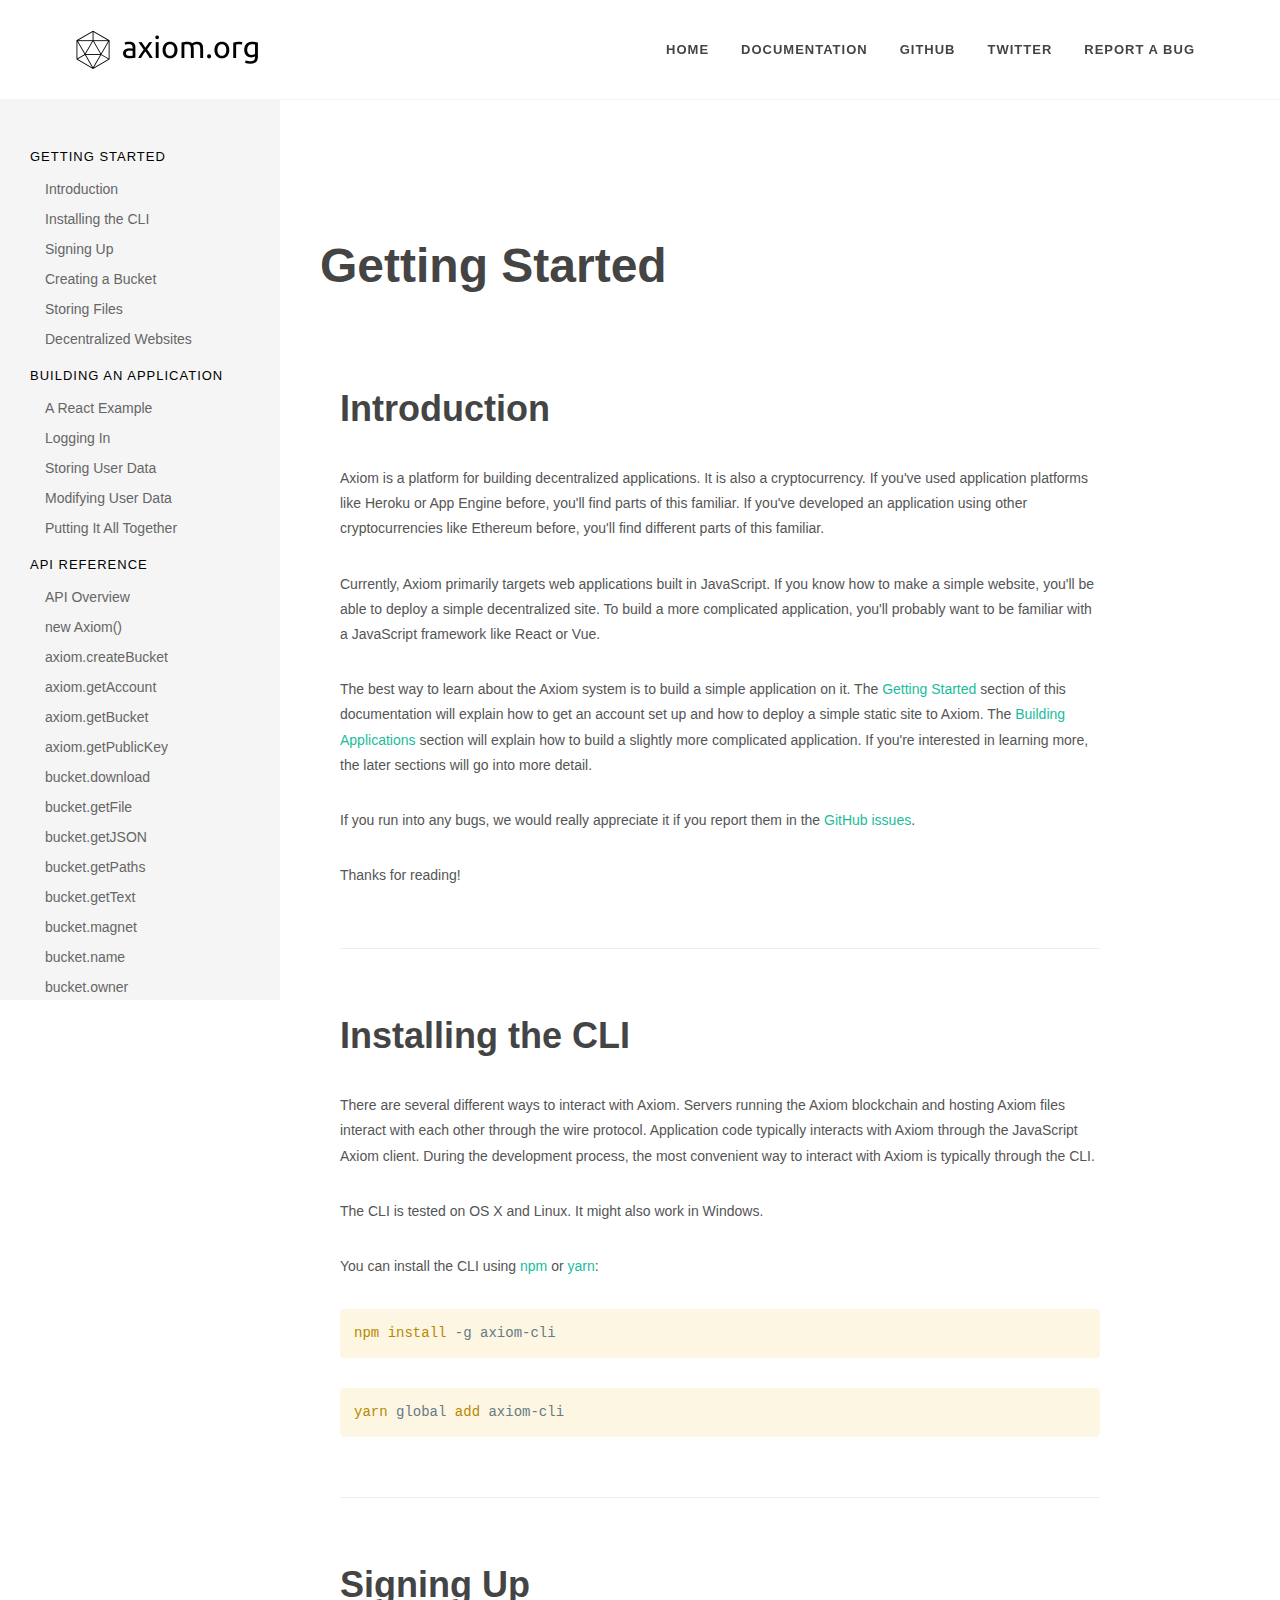
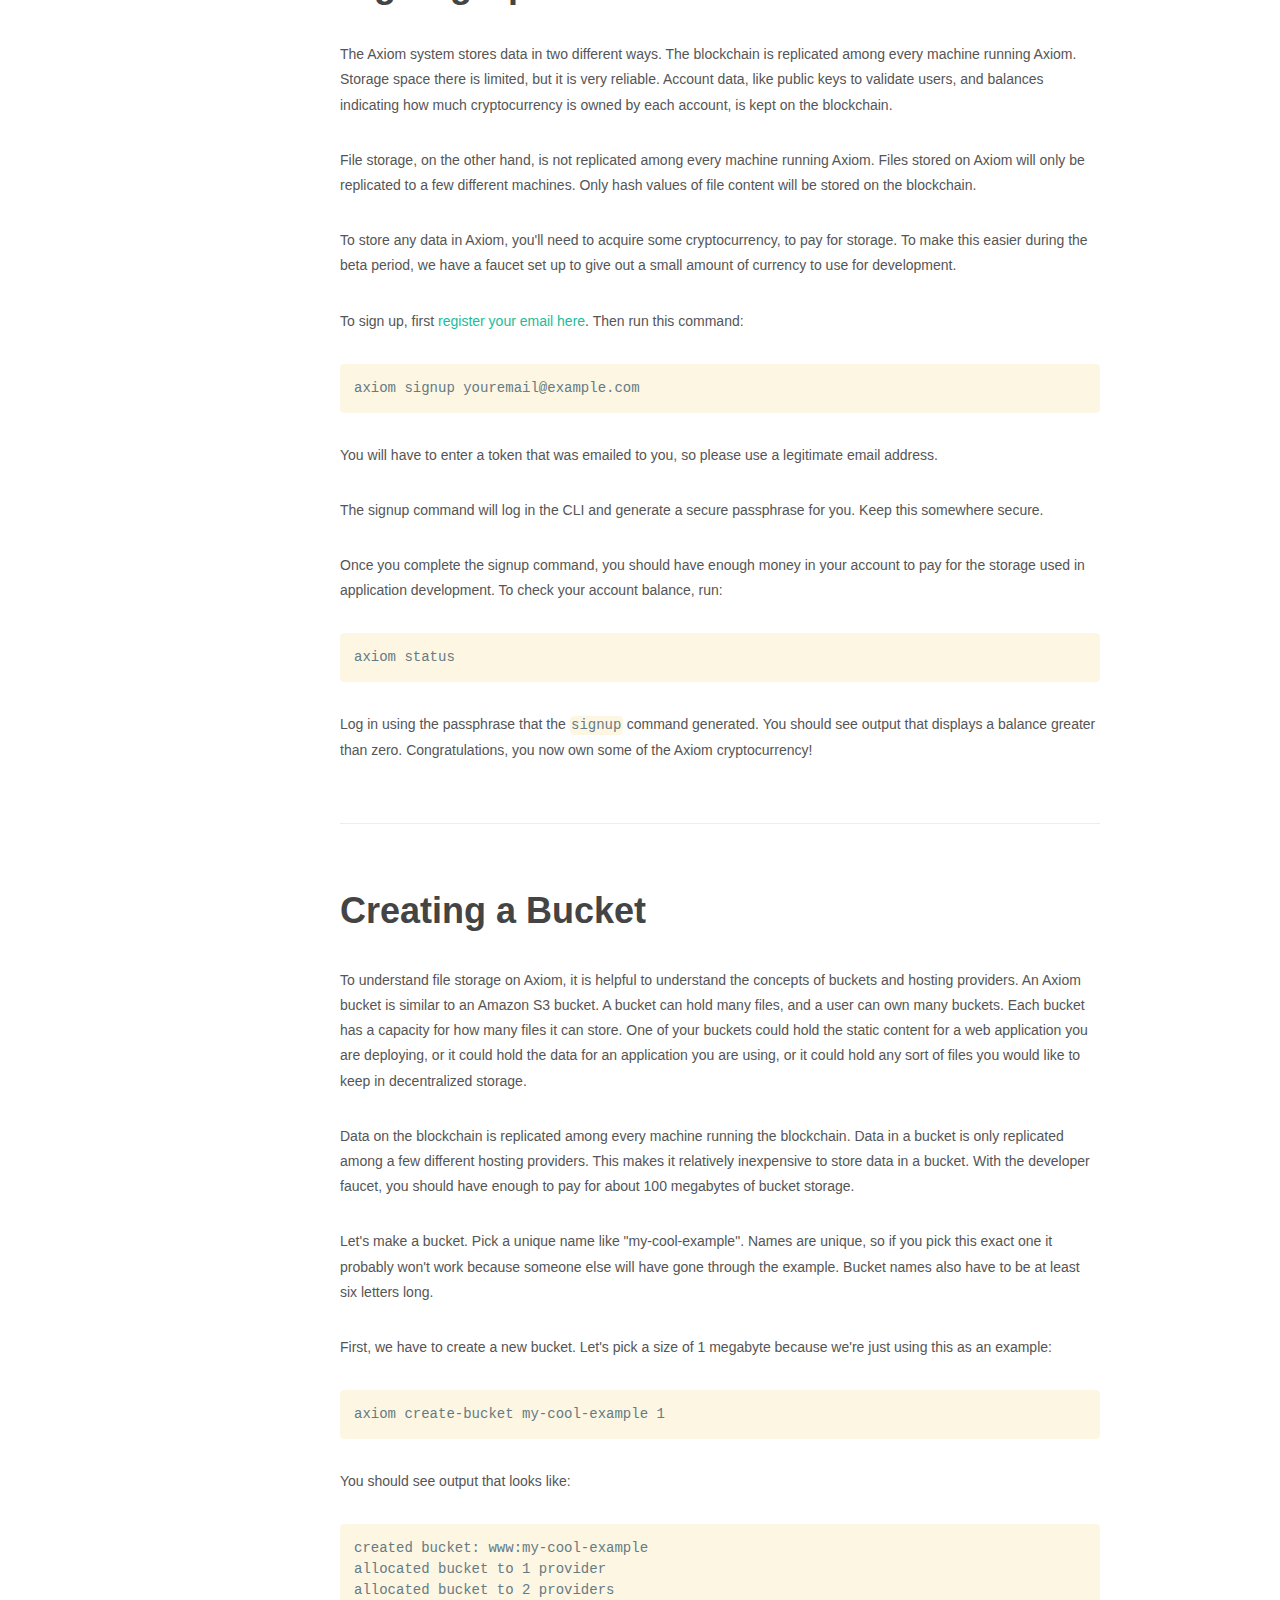
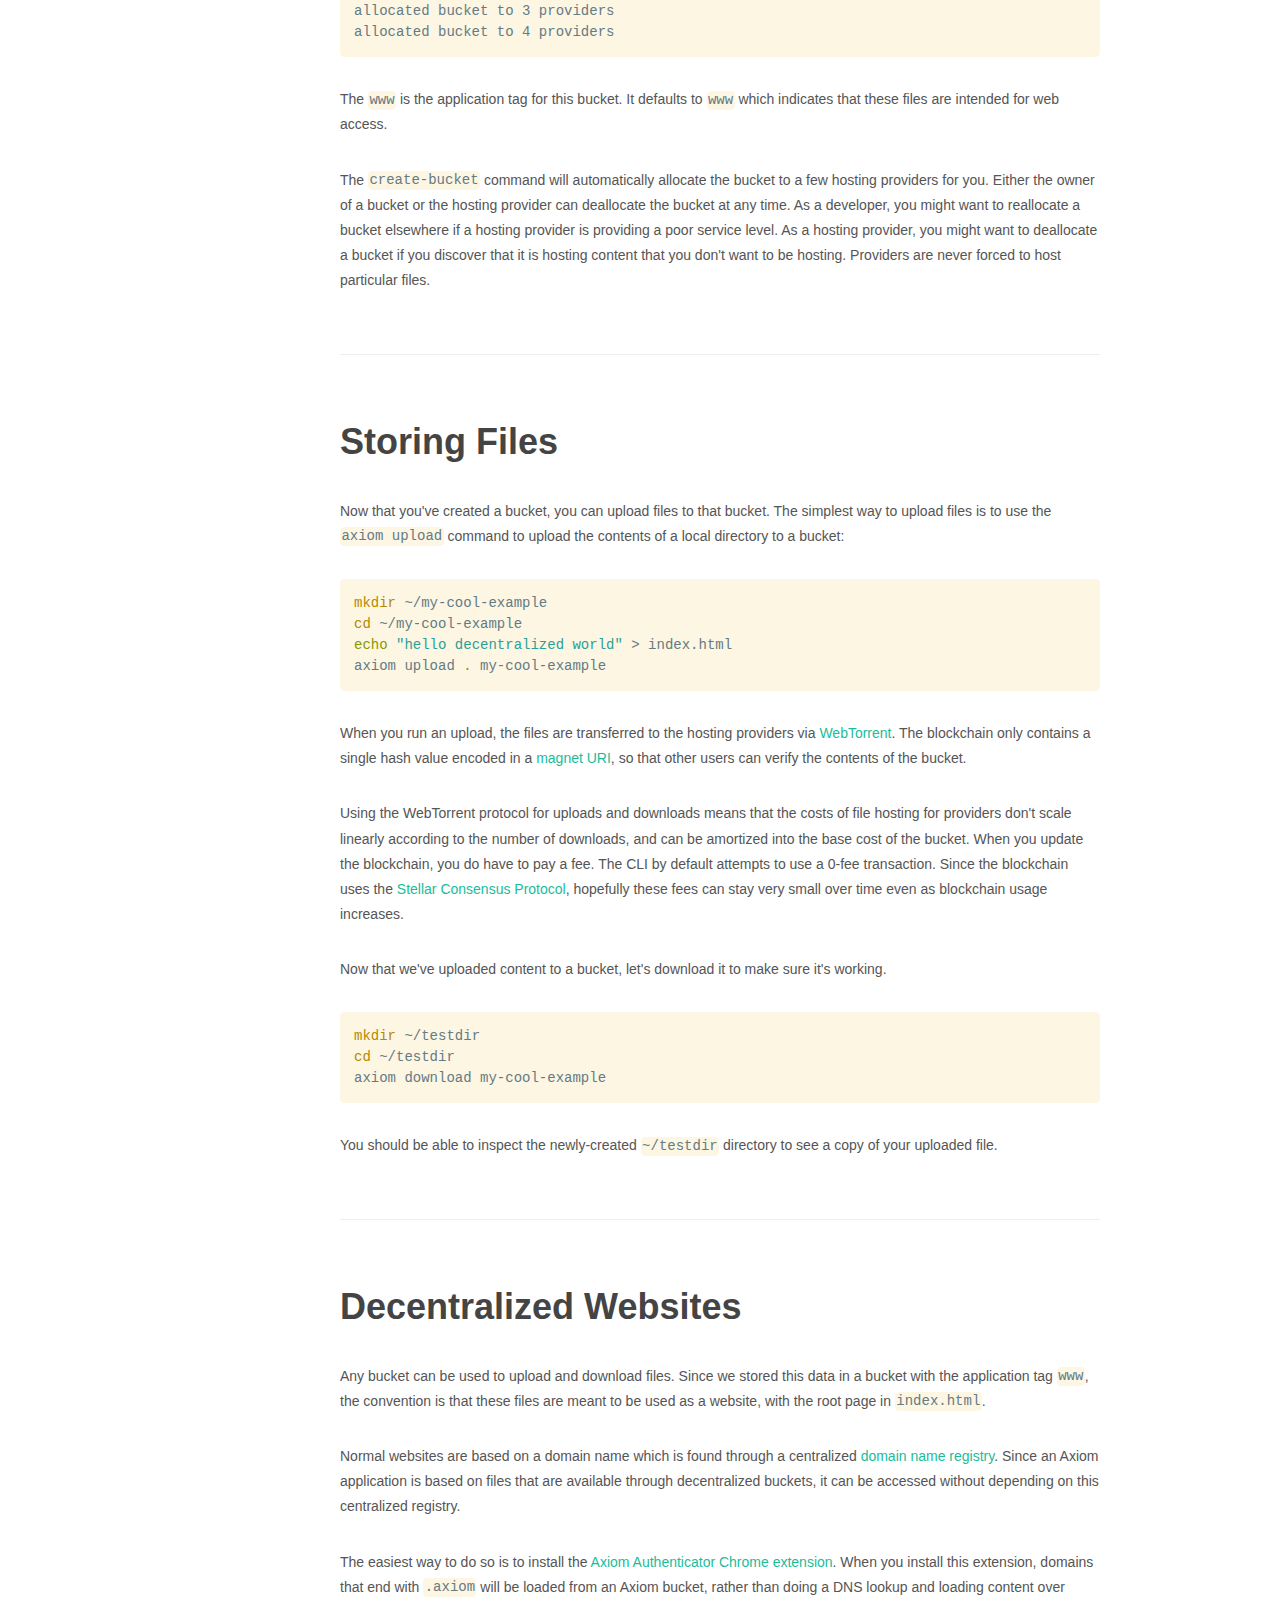
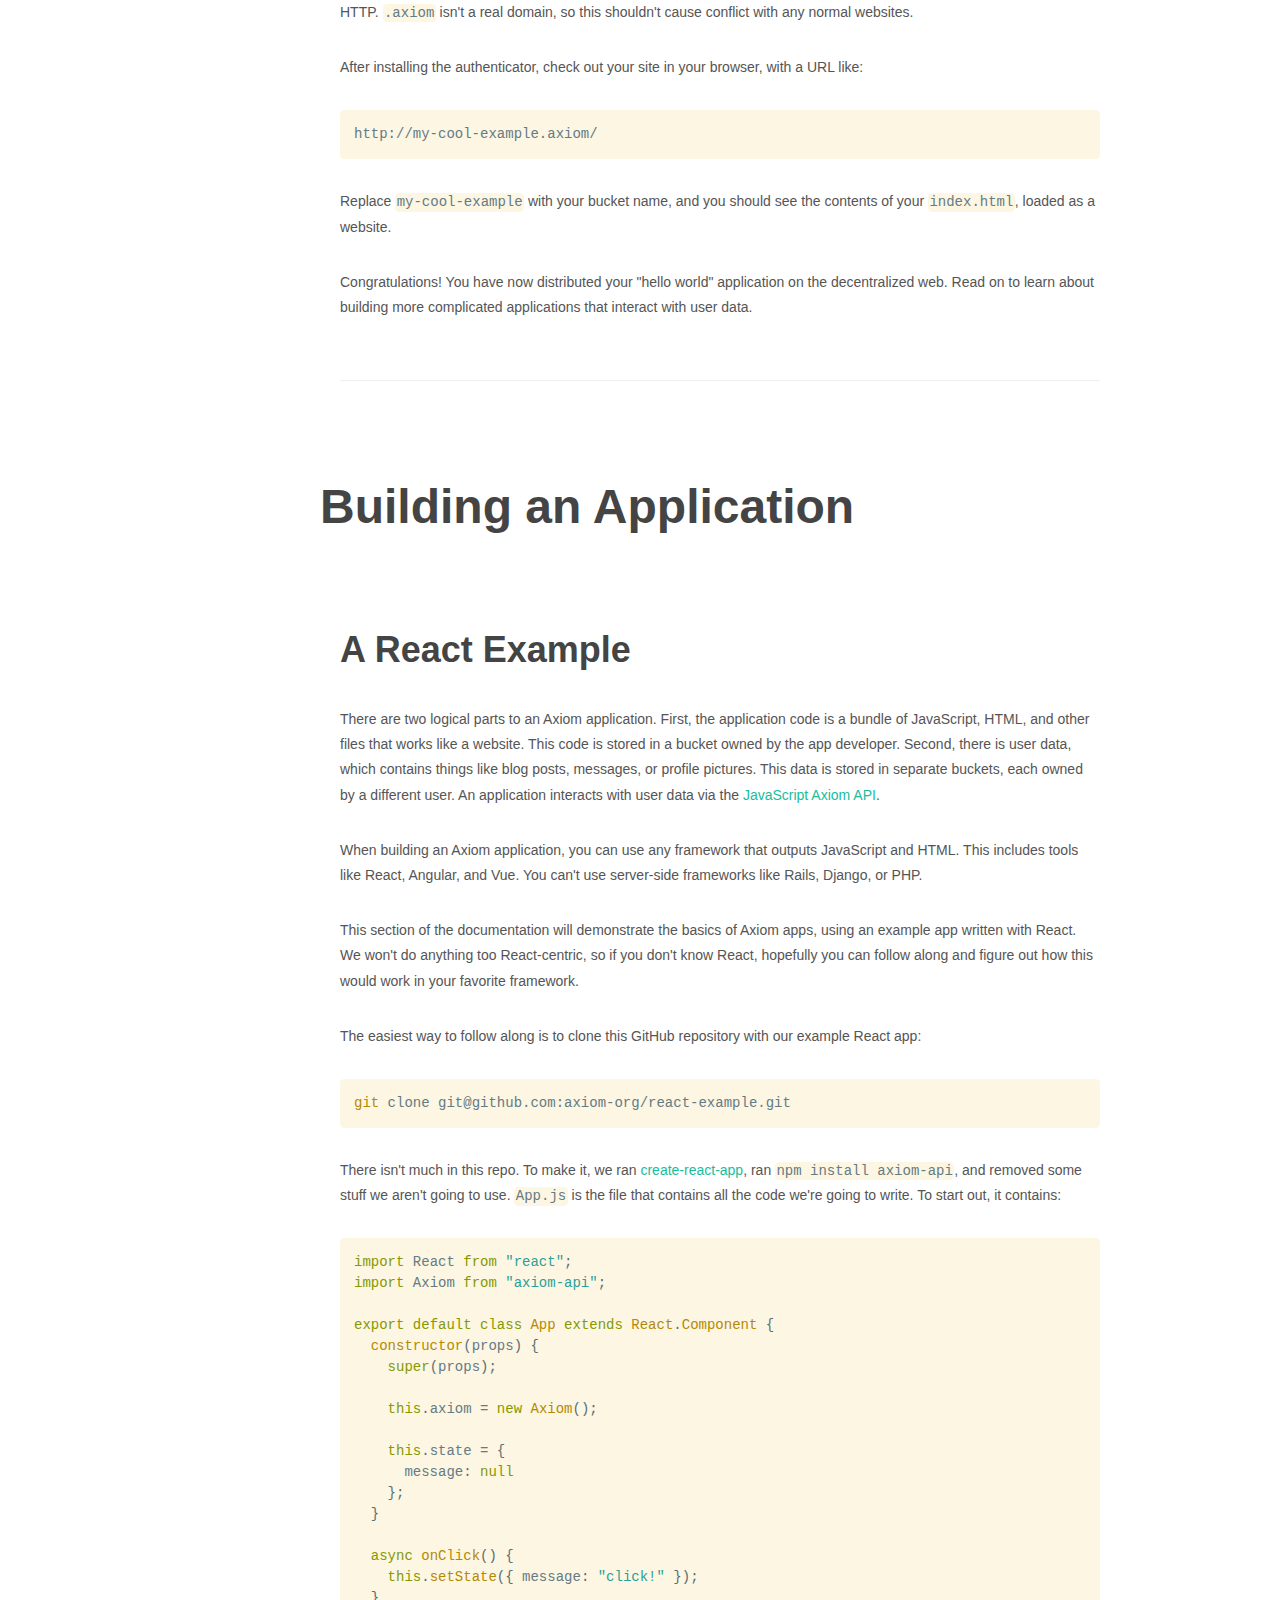
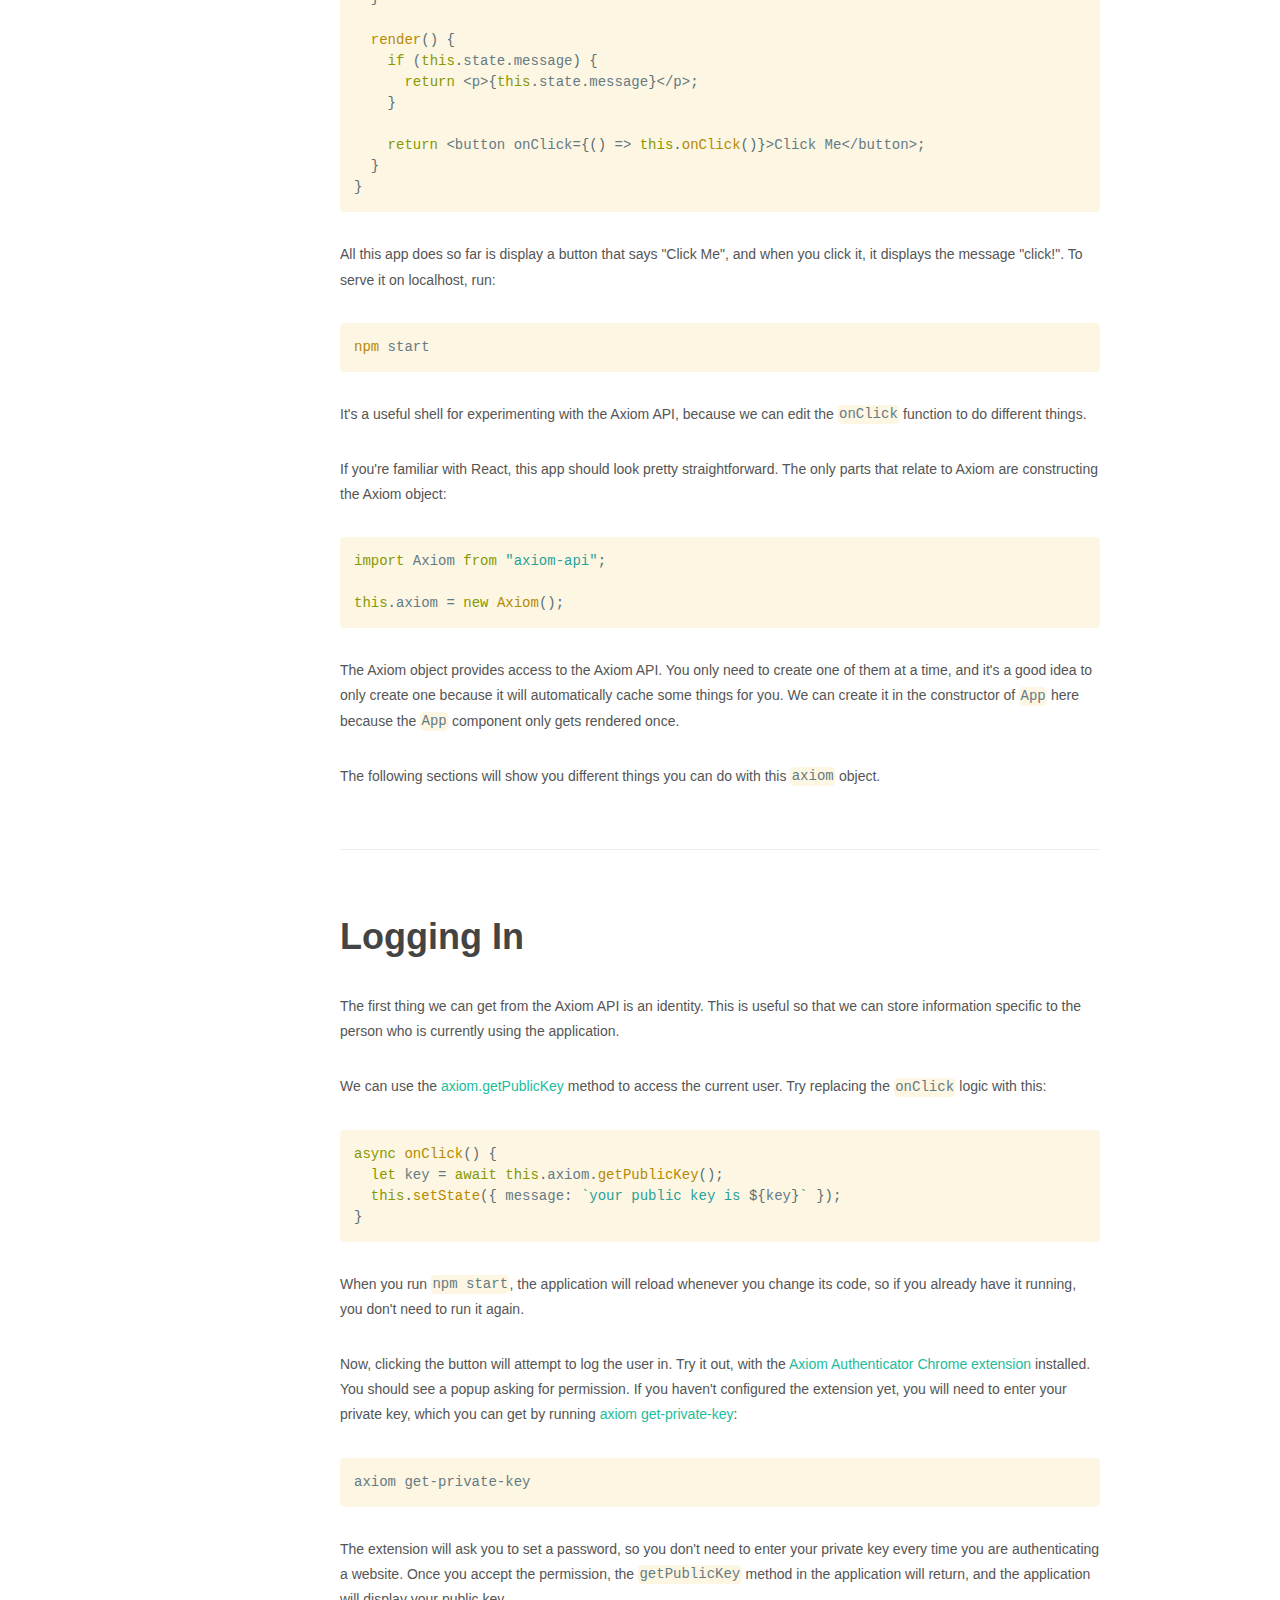
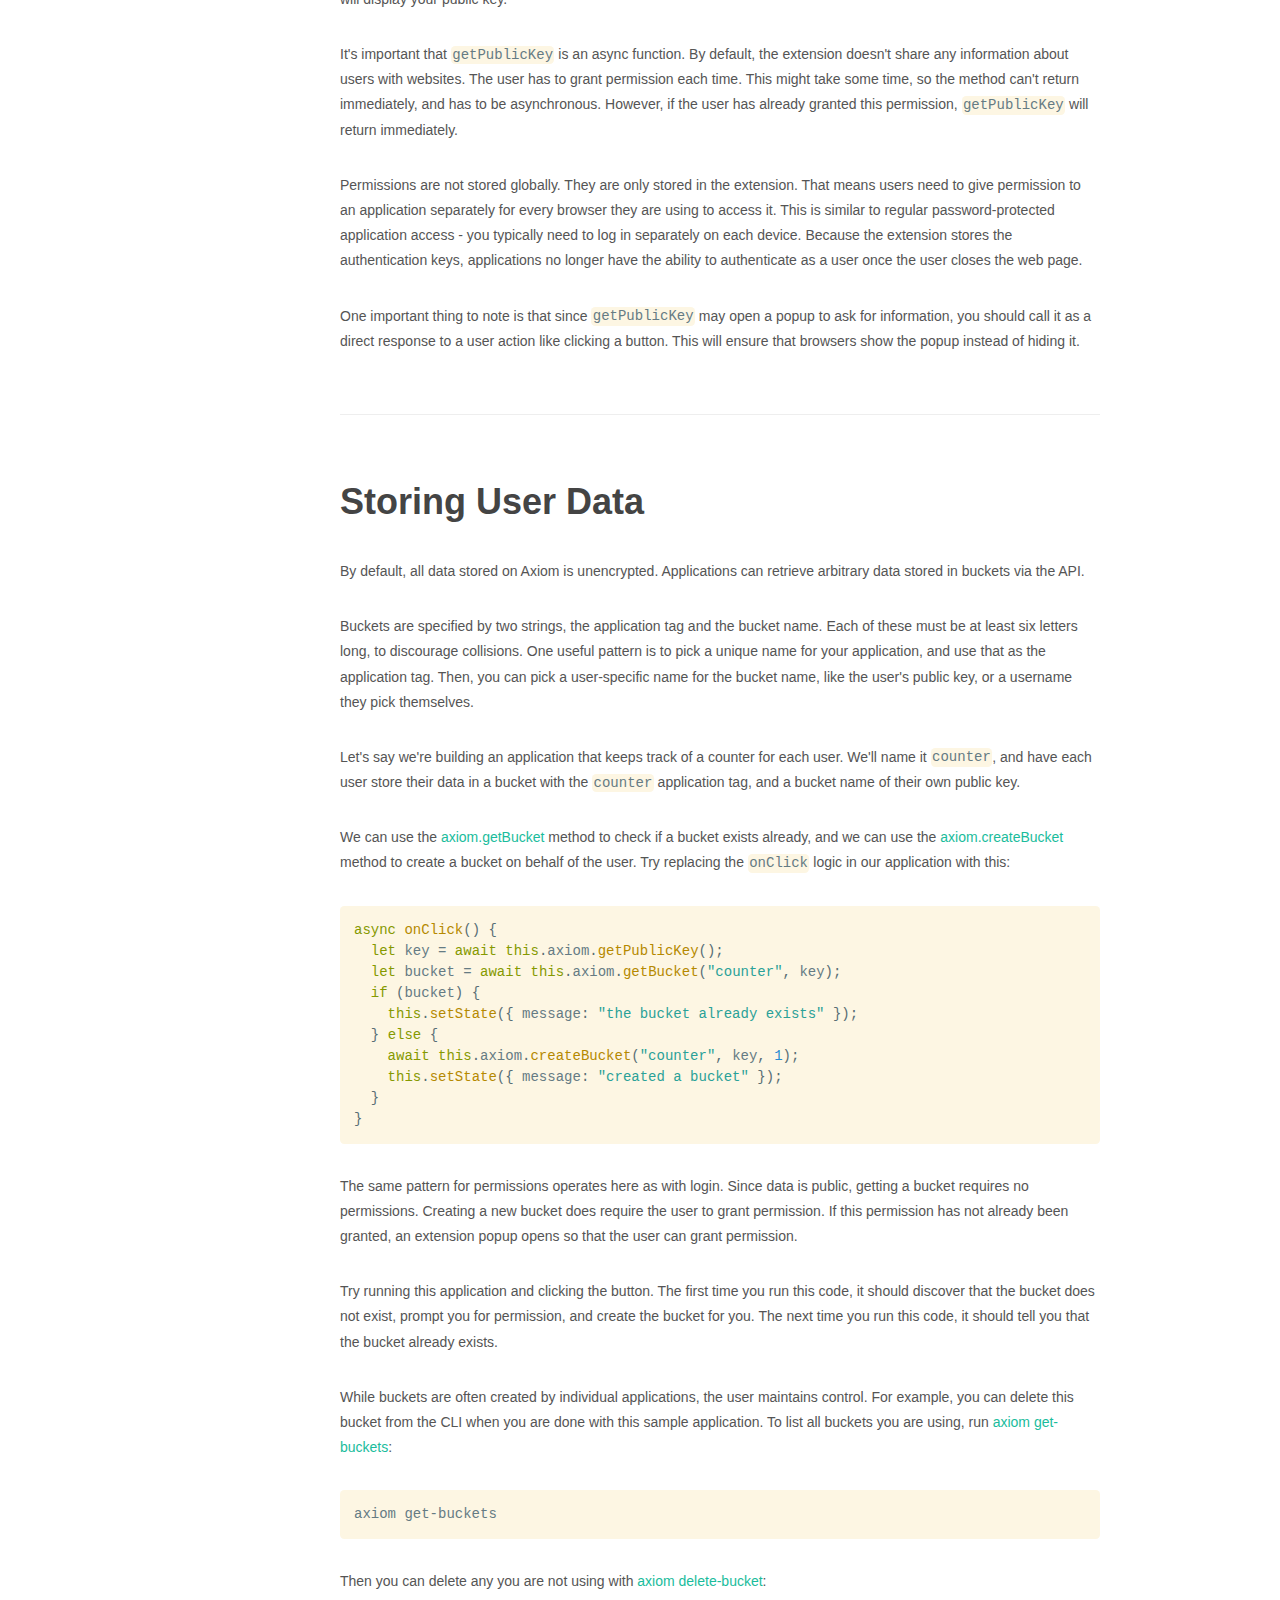
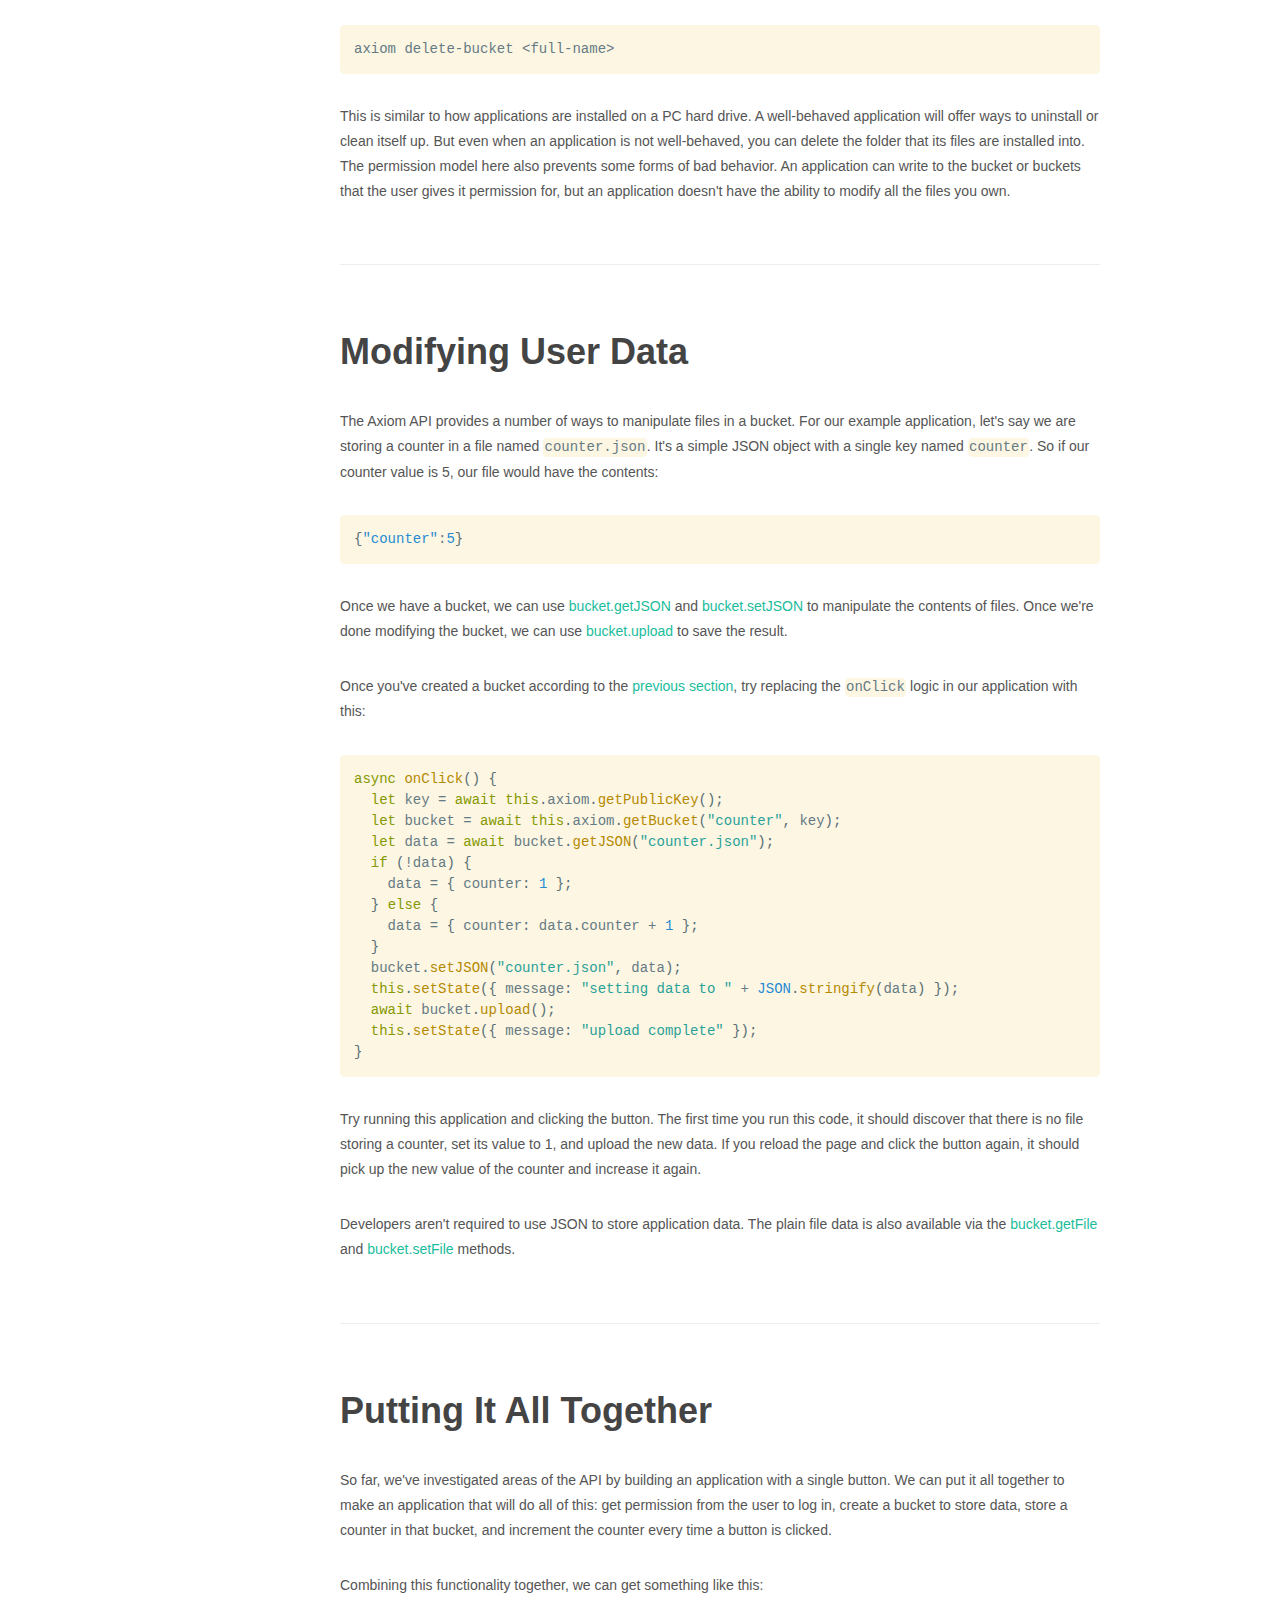
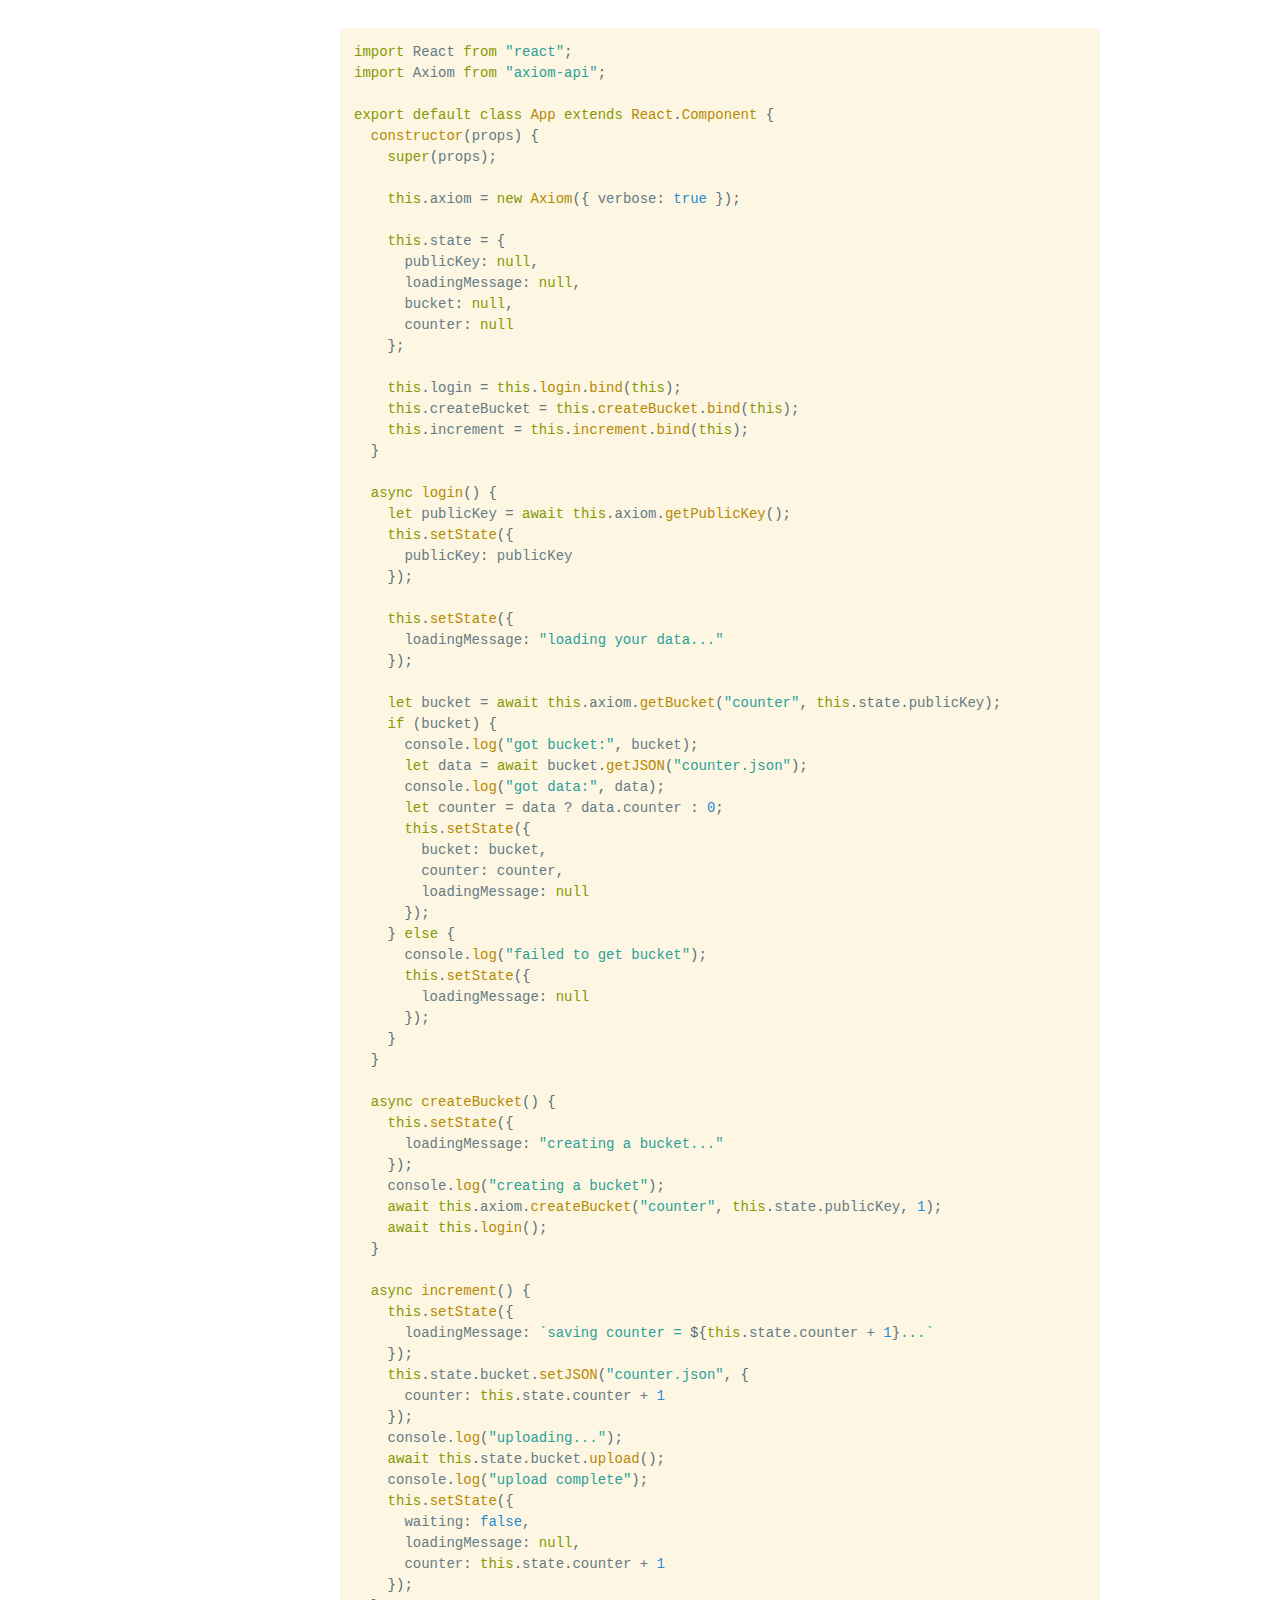
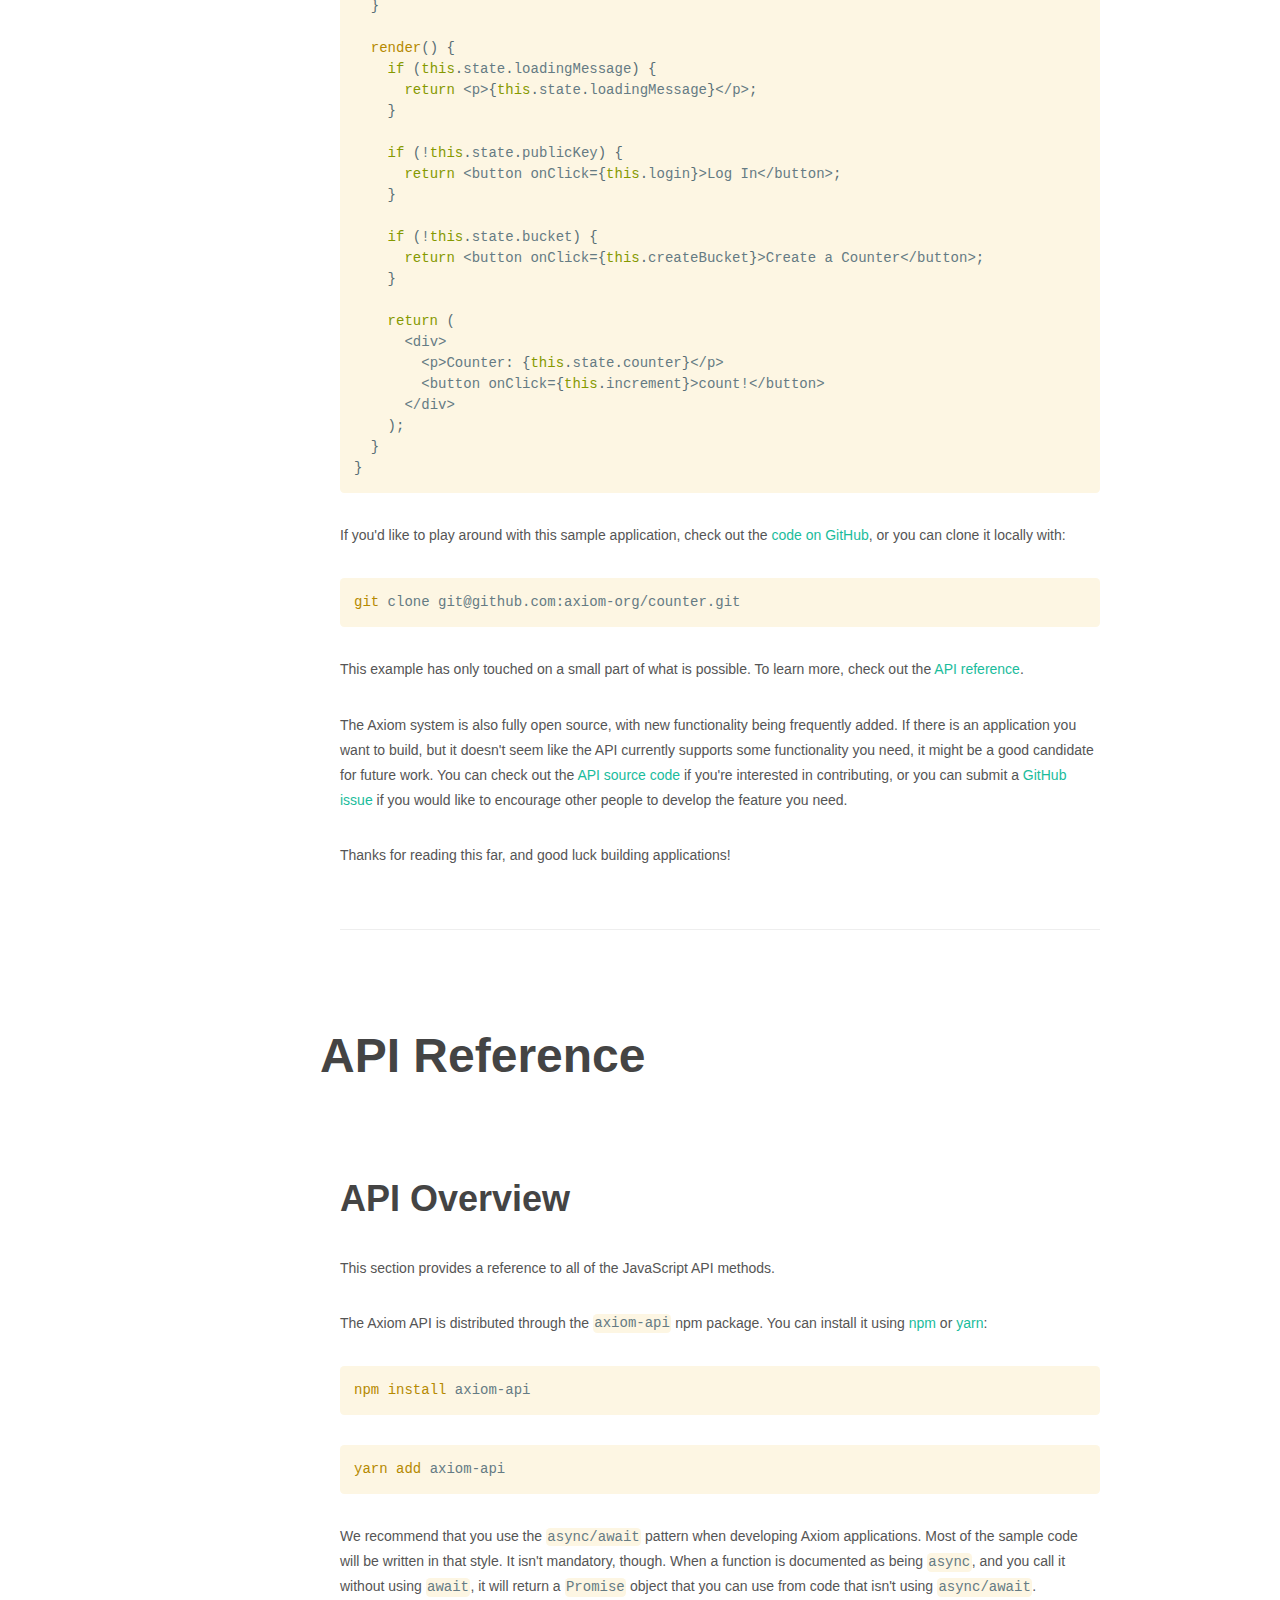
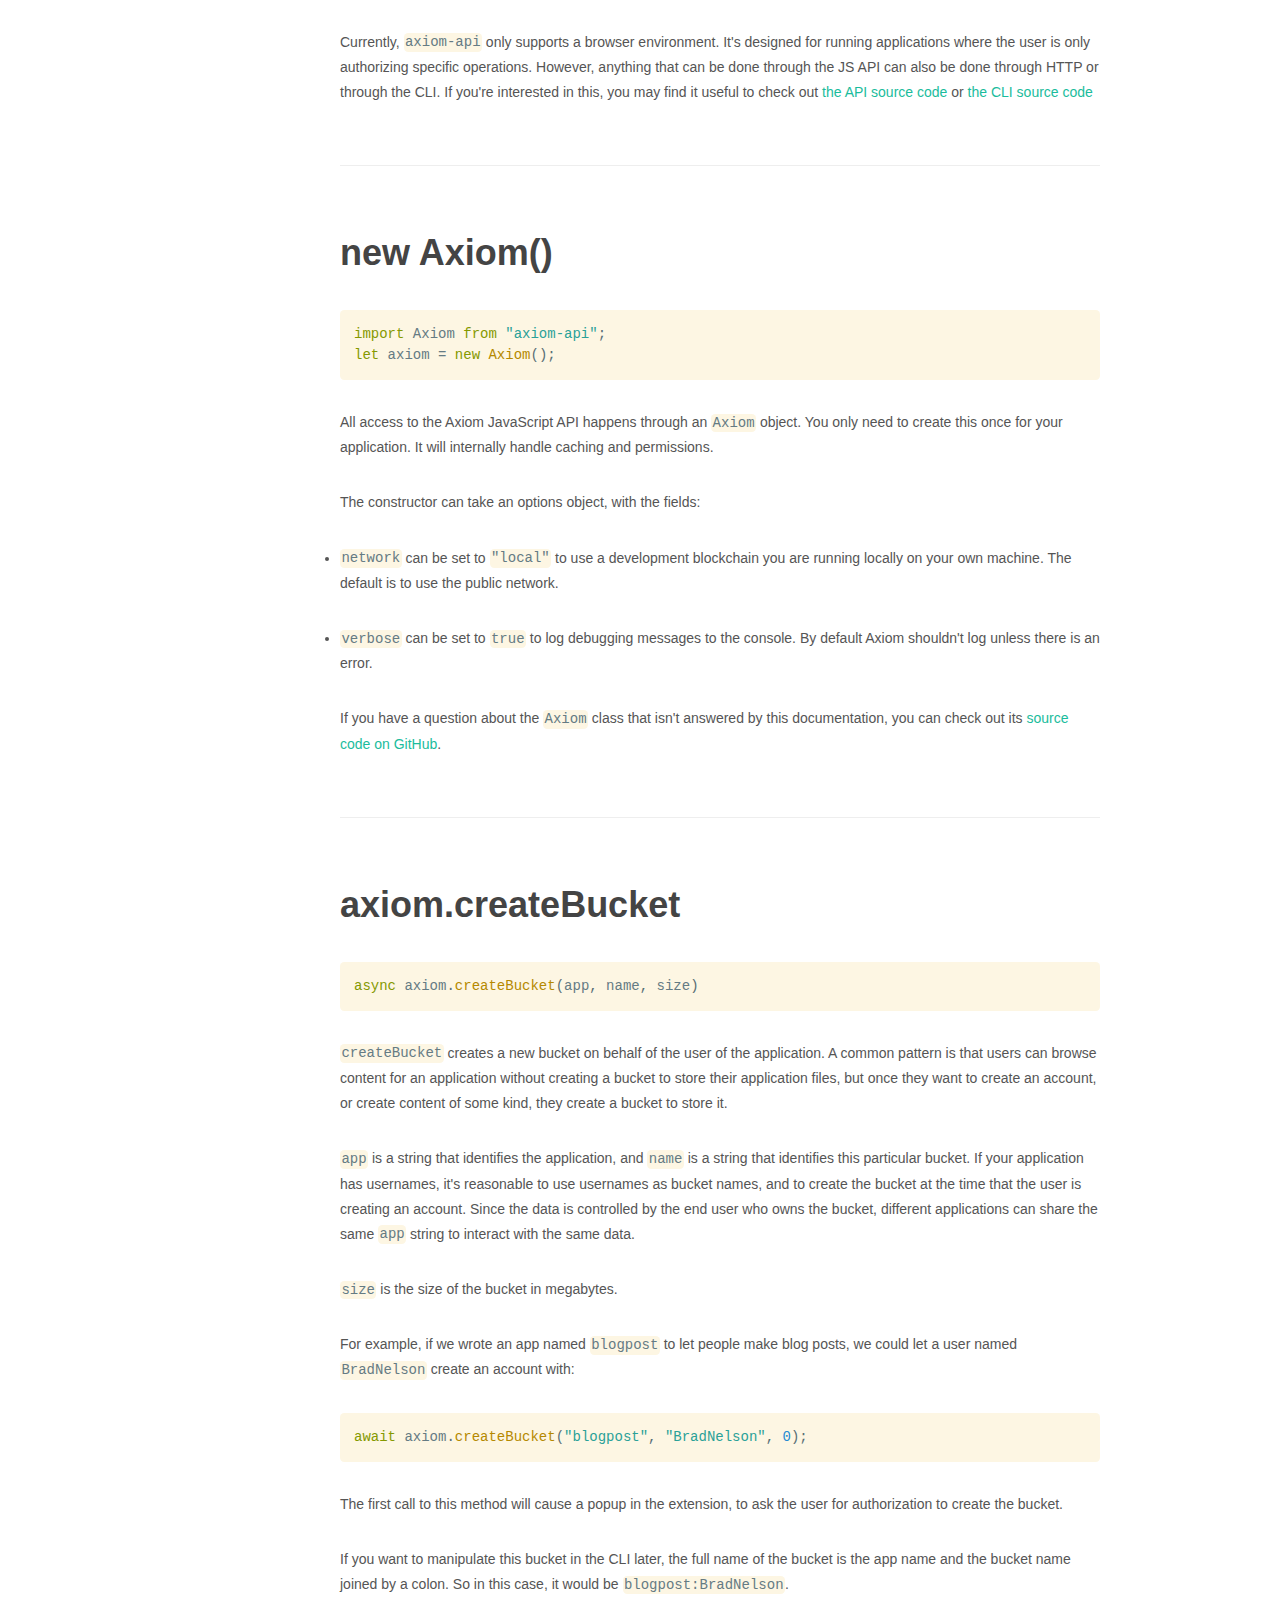
==== commit c86de194: "Updates" ====
--- a/docs/index.html
+++ b/docs/index.html
@@ -1,4 +1,4 @@
-<!DOCTYPE html><html><head><meta charSet="utf-8"/><meta http-equiv="x-ua-compatible" content="ie=edge"/><meta name="viewport" content="width=device-width, initial-scale=1, shrink-to-fit=no"/><link rel="apple-touch-icon" sizes="180x180" href="/apple-touch-icon.png"/><link rel="icon" type="image/png" sizes="32x32" href="/favicon-32x32.png"/><link rel="icon" type="image/png" sizes="16x16" href="/favicon-16x16.png"/><link rel="manifest" href="/site.webmanifest"/><meta name="msapplication-TileColor" content="#da532c"/><meta name="theme-color" content="#ffffff"/><style data-href="/styles.574479c52d99d811ff82.css">/*!
+<!DOCTYPE html><html><head><meta charSet="utf-8"/><meta http-equiv="x-ua-compatible" content="ie=edge"/><meta name="viewport" content="width=device-width, initial-scale=1, shrink-to-fit=no"/><link rel="apple-touch-icon" sizes="180x180" href="/apple-touch-icon.png"/><link rel="icon" type="image/png" sizes="32x32" href="/favicon-32x32.png"/><link rel="icon" type="image/png" sizes="16x16" href="/favicon-16x16.png"/><link rel="manifest" href="/site.webmanifest"/><meta name="msapplication-TileColor" content="#da532c"/><meta name="theme-color" content="#ffffff"/><style data-href="/styles.25dcf625d2575eefe2cc.css">/*!
 Animate.css - http://daneden.me/animate
 Licensed under the MIT license - http://opensource.org/licenses/MIT
 
@@ -9,7 +9,7 @@
  * Copyright 2011-2019 The Bootstrap Authors
  * Copyright 2011-2019 Twitter, Inc.
  * Licensed under MIT (https://github.com/twbs/bootstrap/blob/master/LICENSE)
- */:root{--blue:#007bff;--indigo:#6610f2;--purple:#6f42c1;--pink:#e83e8c;--red:#dc3545;--orange:#fd7e14;--yellow:#ffc107;--green:#28a745;--teal:#20c997;--cyan:#17a2b8;--white:#fff;--gray:#6c757d;--gray-dark:#343a40;--primary:#007bff;--secondary:#6c757d;--success:#28a745;--info:#17a2b8;--warning:#ffc107;--danger:#dc3545;--light:#f8f9fa;--dark:#343a40;--breakpoint-xs:0;--breakpoint-sm:576px;--breakpoint-md:768px;--breakpoint-lg:992px;--breakpoint-xl:1200px;--font-family-sans-serif:-apple-system,BlinkMacSystemFont,"Segoe UI",Roboto,"Helvetica Neue",Arial,"Noto Sans",sans-serif,"Apple Color Emoji","Segoe UI Emoji","Segoe UI Symbol","Noto Color Emoji";--font-family-monospace:SFMono-Regular,Menlo,Monaco,Consolas,"Liberation Mono","Courier New",monospace}*,:after,:before{box-sizing:border-box}html{font-family:sans-serif;line-height:1.15;-webkit-text-size-adjust:100%;-webkit-tap-highlight-color:rgba(0,0,0,0)}article,aside,figcaption,figure,footer,header,hgroup,main,nav,section{display:block}body{margin:0;font-family:-apple-system,BlinkMacSystemFont,Segoe UI,Roboto,Helvetica Neue,Arial,Noto Sans,sans-serif,Apple Color Emoji,Segoe UI Emoji,Segoe UI Symbol,Noto Color Emoji;font-size:1rem;font-weight:400;color:#212529;text-align:left;background-color:#fff}[tabindex="-1"]:focus{outline:0!important}hr{box-sizing:content-box;height:0;overflow:visible}h1,h2,h3,h4,h5,h6{margin-top:0;margin-bottom:.5rem}p{margin-top:0;margin-bottom:1rem}abbr[data-original-title],abbr[title]{text-decoration:underline;-webkit-text-decoration:underline dotted;text-decoration:underline dotted;cursor:help;border-bottom:0;-webkit-text-decoration-skip-ink:none;text-decoration-skip-ink:none}address{font-style:normal;line-height:inherit}address,dl,ol,ul{margin-bottom:1rem}dl,ol,ul{margin-top:0}ol ol,ol ul,ul ol,ul ul{margin-bottom:0}dt{font-weight:700}dd{margin-bottom:.5rem;margin-left:0}blockquote{margin:0 0 1rem}b,strong{font-weight:bolder}small{font-size:80%}sub,sup{position:relative;font-size:75%;line-height:0;vertical-align:baseline}sub{bottom:-.25em}sup{top:-.5em}a{color:#007bff;text-decoration:none;background-color:transparent}a:hover{color:#0056b3;text-decoration:underline}a:not([href]):not([tabindex]),a:not([href]):not([tabindex]):focus,a:not([href]):not([tabindex]):hover{color:inherit;text-decoration:none}a:not([href]):not([tabindex]):focus{outline:0}code,kbd,pre,samp{font-family:SFMono-Regular,Menlo,Monaco,Consolas,Liberation Mono,Courier New,monospace;font-size:1em}pre{margin-top:0;margin-bottom:1rem;overflow:auto}figure{margin:0 0 1rem}img{border-style:none}img,svg{vertical-align:middle}svg{overflow:hidden}table{border-collapse:collapse}caption{padding-top:.75rem;padding-bottom:.75rem;color:#6c757d;text-align:left;caption-side:bottom}th{text-align:inherit}label{margin-bottom:.5rem}button{border-radius:0}button:focus{outline:1px dotted;outline:5px auto -webkit-focus-ring-color}button,input,optgroup,select,textarea{margin:0;font-family:inherit;font-size:inherit;line-height:inherit}button,input{overflow:visible}button,select{text-transform:none}select{word-wrap:normal}[type=button],[type=reset],[type=submit],button{-webkit-appearance:button}[type=button]:not(:disabled),[type=reset]:not(:disabled),[type=submit]:not(:disabled),button:not(:disabled){cursor:pointer}[type=button]::-moz-focus-inner,[type=reset]::-moz-focus-inner,[type=submit]::-moz-focus-inner,button::-moz-focus-inner{padding:0;border-style:none}input[type=checkbox],input[type=radio]{box-sizing:border-box;padding:0}input[type=date],input[type=datetime-local],input[type=month],input[type=time]{-webkit-appearance:listbox}textarea{overflow:auto;resize:vertical}fieldset{min-width:0;padding:0;margin:0;border:0}legend{display:block;width:100%;max-width:100%;padding:0;margin-bottom:.5rem;font-size:1.5rem;line-height:inherit;color:inherit;white-space:normal}progress{vertical-align:baseline}[type=number]::-webkit-inner-spin-button,[type=number]::-webkit-outer-spin-button{height:auto}[type=search]{outline-offset:-2px;-webkit-appearance:none}[type=search]::-webkit-search-decoration{-webkit-appearance:none}::-webkit-file-upload-button{font:inherit;-webkit-appearance:button}output{display:inline-block}summary{display:list-item;cursor:pointer}template{display:none}[hidden]{display:none!important}.h1,.h2,.h3,.h4,.h5,.h6,h1,h2,h3,h4,h5,h6{margin-bottom:.5rem;font-weight:500;line-height:1.2}.h1,h1{font-size:2.5rem}.h2,h2{font-size:2rem}.h3,h3{font-size:1.75rem}.h4,h4{font-size:1.5rem}.h5,h5{font-size:1.25rem}.h6,h6{font-size:1rem}.lead{font-size:1.25rem;font-weight:300}.display-1{font-size:6rem}.display-1,.display-2{font-weight:300;line-height:1.2}.display-2{font-size:5.5rem}.display-3{font-size:4.5rem}.display-3,.display-4{font-weight:300;line-height:1.2}.display-4{font-size:3.5rem}hr{margin-top:1rem;margin-bottom:1rem;border:0;border-top:1px solid rgba(0,0,0,.1)}.small,small{font-size:80%;font-weight:400}.mark,mark{padding:.2em;background-color:#fcf8e3}.list-inline,.list-unstyled{padding-left:0;list-style:none}.list-inline-item{display:inline-block}.list-inline-item:not(:last-child){margin-right:.5rem}.initialism{font-size:90%;text-transform:uppercase}.blockquote{margin-bottom:1rem;font-size:1.25rem}.blockquote-footer{display:block;font-size:80%;color:#6c757d}.blockquote-footer:before{content:"\2014\A0"}.img-fluid,.img-thumbnail{max-width:100%;height:auto}.img-thumbnail{padding:.25rem;background-color:#fff;border:1px solid #dee2e6;border-radius:.25rem}.figure{display:inline-block}.figure-img{margin-bottom:.5rem;line-height:1}.figure-caption{font-size:90%;color:#6c757d}code{font-size:87.5%;color:#e83e8c;word-break:break-word}a>code{color:inherit}kbd{padding:.2rem .4rem;font-size:87.5%;color:#fff;background-color:#212529;border-radius:.2rem}kbd kbd{padding:0;font-size:100%;font-weight:700}pre{display:block;font-size:87.5%;color:#212529}pre code{font-size:inherit;color:inherit;word-break:normal}.pre-scrollable{max-height:340px;overflow-y:scroll}.container{width:100%;padding-right:15px;padding-left:15px;margin-right:auto;margin-left:auto}@media (min-width:768px){.container{max-width:720px}}@media (min-width:992px){.container{max-width:960px}}@media (min-width:1200px){.container{max-width:1140px}}.container-fluid{width:100%;padding-right:15px;padding-left:15px;margin-right:auto;margin-left:auto}.row{display:flex;flex-wrap:wrap;margin-right:-15px;margin-left:-15px}.no-gutters{margin-right:0;margin-left:0}.no-gutters>.col,.no-gutters>[class*=col-]{padding-right:0;padding-left:0}.col,.col-1,.col-2,.col-3,.col-4,.col-5,.col-6,.col-7,.col-8,.col-9,.col-10,.col-11,.col-12,.col-auto,.col-lg,.col-lg-1,.col-lg-2,.col-lg-3,.col-lg-4,.col-lg-5,.col-lg-6,.col-lg-7,.col-lg-8,.col-lg-9,.col-lg-10,.col-lg-11,.col-lg-12,.col-lg-auto,.col-md,.col-md-1,.col-md-2,.col-md-3,.col-md-4,.col-md-5,.col-md-6,.col-md-7,.col-md-8,.col-md-9,.col-md-10,.col-md-11,.col-md-12,.col-md-auto,.col-sm,.col-sm-1,.col-sm-2,.col-sm-3,.col-sm-4,.col-sm-5,.col-sm-6,.col-sm-7,.col-sm-8,.col-sm-9,.col-sm-10,.col-sm-11,.col-sm-12,.col-sm-auto,.col-xl,.col-xl-1,.col-xl-2,.col-xl-3,.col-xl-4,.col-xl-5,.col-xl-6,.col-xl-7,.col-xl-8,.col-xl-9,.col-xl-10,.col-xl-11,.col-xl-12,.col-xl-auto{position:relative;width:100%;padding-right:15px;padding-left:15px}.col{flex-basis:0;flex-grow:1;max-width:100%}.col-auto{flex:0 0 auto;width:auto;max-width:100%}.col-1{flex:0 0 8.333333%;max-width:8.333333%}.col-2{flex:0 0 16.666667%;max-width:16.666667%}.col-3{flex:0 0 25%;max-width:25%}.col-4{flex:0 0 33.333333%;max-width:33.333333%}.col-5{flex:0 0 41.666667%;max-width:41.666667%}.col-6{flex:0 0 50%;max-width:50%}.col-7{flex:0 0 58.333333%;max-width:58.333333%}.col-8{flex:0 0 66.666667%;max-width:66.666667%}.col-9{flex:0 0 75%;max-width:75%}.col-10{flex:0 0 83.333333%;max-width:83.333333%}.col-11{flex:0 0 91.666667%;max-width:91.666667%}.col-12{flex:0 0 100%;max-width:100%}.order-first{order:-1}.order-last{order:13}.order-0{order:0}.order-1{order:1}.order-2{order:2}.order-3{order:3}.order-4{order:4}.order-5{order:5}.order-6{order:6}.order-7{order:7}.order-8{order:8}.order-9{order:9}.order-10{order:10}.order-11{order:11}.order-12{order:12}.offset-1{margin-left:8.333333%}.offset-2{margin-left:16.666667%}.offset-3{margin-left:25%}.offset-4{margin-left:33.333333%}.offset-5{margin-left:41.666667%}.offset-6{margin-left:50%}.offset-7{margin-left:58.333333%}.offset-8{margin-left:66.666667%}.offset-9{margin-left:75%}.offset-10{margin-left:83.333333%}.offset-11{margin-left:91.666667%}@media (min-width:576px){.col-sm{flex-basis:0;flex-grow:1;max-width:100%}.col-sm-auto{flex:0 0 auto;width:auto;max-width:100%}.col-sm-1{flex:0 0 8.333333%;max-width:8.333333%}.col-sm-2{flex:0 0 16.666667%;max-width:16.666667%}.col-sm-3{flex:0 0 25%;max-width:25%}.col-sm-4{flex:0 0 33.333333%;max-width:33.333333%}.col-sm-5{flex:0 0 41.666667%;max-width:41.666667%}.col-sm-6{flex:0 0 50%;max-width:50%}.col-sm-7{flex:0 0 58.333333%;max-width:58.333333%}.col-sm-8{flex:0 0 66.666667%;max-width:66.666667%}.col-sm-9{flex:0 0 75%;max-width:75%}.col-sm-10{flex:0 0 83.333333%;max-width:83.333333%}.col-sm-11{flex:0 0 91.666667%;max-width:91.666667%}.col-sm-12{flex:0 0 100%;max-width:100%}.order-sm-first{order:-1}.order-sm-last{order:13}.order-sm-0{order:0}.order-sm-1{order:1}.order-sm-2{order:2}.order-sm-3{order:3}.order-sm-4{order:4}.order-sm-5{order:5}.order-sm-6{order:6}.order-sm-7{order:7}.order-sm-8{order:8}.order-sm-9{order:9}.order-sm-10{order:10}.order-sm-11{order:11}.order-sm-12{order:12}.offset-sm-0{margin-left:0}.offset-sm-1{margin-left:8.333333%}.offset-sm-2{margin-left:16.666667%}.offset-sm-3{margin-left:25%}.offset-sm-4{margin-left:33.333333%}.offset-sm-5{margin-left:41.666667%}.offset-sm-6{margin-left:50%}.offset-sm-7{margin-left:58.333333%}.offset-sm-8{margin-left:66.666667%}.offset-sm-9{margin-left:75%}.offset-sm-10{margin-left:83.333333%}.offset-sm-11{margin-left:91.666667%}}@media (min-width:768px){.col-md{flex-basis:0;flex-grow:1;max-width:100%}.col-md-auto{flex:0 0 auto;width:auto;max-width:100%}.col-md-1{flex:0 0 8.333333%;max-width:8.333333%}.col-md-2{flex:0 0 16.666667%;max-width:16.666667%}.col-md-3{flex:0 0 25%;max-width:25%}.col-md-4{flex:0 0 33.333333%;max-width:33.333333%}.col-md-5{flex:0 0 41.666667%;max-width:41.666667%}.col-md-6{flex:0 0 50%;max-width:50%}.col-md-7{flex:0 0 58.333333%;max-width:58.333333%}.col-md-8{flex:0 0 66.666667%;max-width:66.666667%}.col-md-9{flex:0 0 75%;max-width:75%}.col-md-10{flex:0 0 83.333333%;max-width:83.333333%}.col-md-11{flex:0 0 91.666667%;max-width:91.666667%}.col-md-12{flex:0 0 100%;max-width:100%}.order-md-first{order:-1}.order-md-last{order:13}.order-md-0{order:0}.order-md-1{order:1}.order-md-2{order:2}.order-md-3{order:3}.order-md-4{order:4}.order-md-5{order:5}.order-md-6{order:6}.order-md-7{order:7}.order-md-8{order:8}.order-md-9{order:9}.order-md-10{order:10}.order-md-11{order:11}.order-md-12{order:12}.offset-md-0{margin-left:0}.offset-md-1{margin-left:8.333333%}.offset-md-2{margin-left:16.666667%}.offset-md-3{margin-left:25%}.offset-md-4{margin-left:33.333333%}.offset-md-5{margin-left:41.666667%}.offset-md-6{margin-left:50%}.offset-md-7{margin-left:58.333333%}.offset-md-8{margin-left:66.666667%}.offset-md-9{margin-left:75%}.offset-md-10{margin-left:83.333333%}.offset-md-11{margin-left:91.666667%}}@media (min-width:992px){.col-lg{flex-basis:0;flex-grow:1;max-width:100%}.col-lg-auto{flex:0 0 auto;width:auto;max-width:100%}.col-lg-1{flex:0 0 8.333333%;max-width:8.333333%}.col-lg-2{flex:0 0 16.666667%;max-width:16.666667%}.col-lg-3{flex:0 0 25%;max-width:25%}.col-lg-4{flex:0 0 33.333333%;max-width:33.333333%}.col-lg-5{flex:0 0 41.666667%;max-width:41.666667%}.col-lg-6{flex:0 0 50%;max-width:50%}.col-lg-7{flex:0 0 58.333333%;max-width:58.333333%}.col-lg-8{flex:0 0 66.666667%;max-width:66.666667%}.col-lg-9{flex:0 0 75%;max-width:75%}.col-lg-10{flex:0 0 83.333333%;max-width:83.333333%}.col-lg-11{flex:0 0 91.666667%;max-width:91.666667%}.col-lg-12{flex:0 0 100%;max-width:100%}.order-lg-first{order:-1}.order-lg-last{order:13}.order-lg-0{order:0}.order-lg-1{order:1}.order-lg-2{order:2}.order-lg-3{order:3}.order-lg-4{order:4}.order-lg-5{order:5}.order-lg-6{order:6}.order-lg-7{order:7}.order-lg-8{order:8}.order-lg-9{order:9}.order-lg-10{order:10}.order-lg-11{order:11}.order-lg-12{order:12}.offset-lg-0{margin-left:0}.offset-lg-1{margin-left:8.333333%}.offset-lg-2{margin-left:16.666667%}.offset-lg-3{margin-left:25%}.offset-lg-4{margin-left:33.333333%}.offset-lg-5{margin-left:41.666667%}.offset-lg-6{margin-left:50%}.offset-lg-7{margin-left:58.333333%}.offset-lg-8{margin-left:66.666667%}.offset-lg-9{margin-left:75%}.offset-lg-10{margin-left:83.333333%}.offset-lg-11{margin-left:91.666667%}}@media (min-width:1200px){.col-xl{flex-basis:0;flex-grow:1;max-width:100%}.col-xl-auto{flex:0 0 auto;width:auto;max-width:100%}.col-xl-1{flex:0 0 8.333333%;max-width:8.333333%}.col-xl-2{flex:0 0 16.666667%;max-width:16.666667%}.col-xl-3{flex:0 0 25%;max-width:25%}.col-xl-4{flex:0 0 33.333333%;max-width:33.333333%}.col-xl-5{flex:0 0 41.666667%;max-width:41.666667%}.col-xl-6{flex:0 0 50%;max-width:50%}.col-xl-7{flex:0 0 58.333333%;max-width:58.333333%}.col-xl-8{flex:0 0 66.666667%;max-width:66.666667%}.col-xl-9{flex:0 0 75%;max-width:75%}.col-xl-10{flex:0 0 83.333333%;max-width:83.333333%}.col-xl-11{flex:0 0 91.666667%;max-width:91.666667%}.col-xl-12{flex:0 0 100%;max-width:100%}.order-xl-first{order:-1}.order-xl-last{order:13}.order-xl-0{order:0}.order-xl-1{order:1}.order-xl-2{order:2}.order-xl-3{order:3}.order-xl-4{order:4}.order-xl-5{order:5}.order-xl-6{order:6}.order-xl-7{order:7}.order-xl-8{order:8}.order-xl-9{order:9}.order-xl-10{order:10}.order-xl-11{order:11}.order-xl-12{order:12}.offset-xl-0{margin-left:0}.offset-xl-1{margin-left:8.333333%}.offset-xl-2{margin-left:16.666667%}.offset-xl-3{margin-left:25%}.offset-xl-4{margin-left:33.333333%}.offset-xl-5{margin-left:41.666667%}.offset-xl-6{margin-left:50%}.offset-xl-7{margin-left:58.333333%}.offset-xl-8{margin-left:66.666667%}.offset-xl-9{margin-left:75%}.offset-xl-10{margin-left:83.333333%}.offset-xl-11{margin-left:91.666667%}}.table{width:100%;margin-bottom:1rem;color:#212529}.table td,.table th{padding:.75rem;vertical-align:top;border-top:1px solid #dee2e6}.table thead th{vertical-align:bottom;border-bottom:2px solid #dee2e6}.table tbody+tbody{border-top:2px solid #dee2e6}.table-sm td,.table-sm th{padding:.3rem}.table-bordered,.table-bordered td,.table-bordered th{border:1px solid #dee2e6}.table-bordered thead td,.table-bordered thead th{border-bottom-width:2px}.table-borderless tbody+tbody,.table-borderless td,.table-borderless th,.table-borderless thead th{border:0}.table-striped tbody tr:nth-of-type(odd){background-color:rgba(0,0,0,.05)}.table-hover tbody tr:hover{color:#212529;background-color:rgba(0,0,0,.075)}.table-primary,.table-primary>td,.table-primary>th{background-color:#b8daff}.table-primary tbody+tbody,.table-primary td,.table-primary th,.table-primary thead th{border-color:#7abaff}.table-hover .table-primary:hover,.table-hover .table-primary:hover>td,.table-hover .table-primary:hover>th{background-color:#9fcdff}.table-secondary,.table-secondary>td,.table-secondary>th{background-color:#d6d8db}.table-secondary tbody+tbody,.table-secondary td,.table-secondary th,.table-secondary thead th{border-color:#b3b7bb}.table-hover .table-secondary:hover,.table-hover .table-secondary:hover>td,.table-hover .table-secondary:hover>th{background-color:#c8cbcf}.table-success,.table-success>td,.table-success>th{background-color:#c3e6cb}.table-success tbody+tbody,.table-success td,.table-success th,.table-success thead th{border-color:#8fd19e}.table-hover .table-success:hover,.table-hover .table-success:hover>td,.table-hover .table-success:hover>th{background-color:#b1dfbb}.table-info,.table-info>td,.table-info>th{background-color:#bee5eb}.table-info tbody+tbody,.table-info td,.table-info th,.table-info thead th{border-color:#86cfda}.table-hover .table-info:hover,.table-hover .table-info:hover>td,.table-hover .table-info:hover>th{background-color:#abdde5}.table-warning,.table-warning>td,.table-warning>th{background-color:#ffeeba}.table-warning tbody+tbody,.table-warning td,.table-warning th,.table-warning thead th{border-color:#ffdf7e}.table-hover .table-warning:hover,.table-hover .table-warning:hover>td,.table-hover .table-warning:hover>th{background-color:#ffe8a1}.table-danger,.table-danger>td,.table-danger>th{background-color:#f5c6cb}.table-danger tbody+tbody,.table-danger td,.table-danger th,.table-danger thead th{border-color:#ed969e}.table-hover .table-danger:hover,.table-hover .table-danger:hover>td,.table-hover .table-danger:hover>th{background-color:#f1b0b7}.table-light,.table-light>td,.table-light>th{background-color:#fdfdfe}.table-light tbody+tbody,.table-light td,.table-light th,.table-light thead th{border-color:#fbfcfc}.table-hover .table-light:hover,.table-hover .table-light:hover>td,.table-hover .table-light:hover>th{background-color:#ececf6}.table-dark,.table-dark>td,.table-dark>th{background-color:#c6c8ca}.table-dark tbody+tbody,.table-dark td,.table-dark th,.table-dark thead th{border-color:#95999c}.table-hover .table-dark:hover,.table-hover .table-dark:hover>td,.table-hover .table-dark:hover>th{background-color:#b9bbbe}.table-active,.table-active>td,.table-active>th,.table-hover .table-active:hover,.table-hover .table-active:hover>td,.table-hover .table-active:hover>th{background-color:rgba(0,0,0,.075)}.table .thead-dark th{color:#fff;background-color:#343a40;border-color:#454d55}.table .thead-light th{color:#495057;background-color:#e9ecef;border-color:#dee2e6}.table-dark{color:#fff;background-color:#343a40}.table-dark td,.table-dark th,.table-dark thead th{border-color:#454d55}.table-dark.table-bordered{border:0}.table-dark.table-striped tbody tr:nth-of-type(odd){background-color:hsla(0,0%,100%,.05)}.table-dark.table-hover tbody tr:hover{color:#fff;background-color:hsla(0,0%,100%,.075)}@media (max-width:575.98px){.table-responsive-sm{display:block;width:100%;overflow-x:auto;-webkit-overflow-scrolling:touch}.table-responsive-sm>.table-bordered{border:0}}@media (max-width:767.98px){.table-responsive-md{display:block;width:100%;overflow-x:auto;-webkit-overflow-scrolling:touch}.table-responsive-md>.table-bordered{border:0}}@media (max-width:991.98px){.table-responsive-lg{display:block;width:100%;overflow-x:auto;-webkit-overflow-scrolling:touch}.table-responsive-lg>.table-bordered{border:0}}@media (max-width:1199.98px){.table-responsive-xl{display:block;width:100%;overflow-x:auto;-webkit-overflow-scrolling:touch}.table-responsive-xl>.table-bordered{border:0}}.table-responsive{display:block;width:100%;overflow-x:auto;-webkit-overflow-scrolling:touch}.table-responsive>.table-bordered{border:0}.form-control{display:block;width:100%;height:calc(1.5em + .75rem + 2px);padding:.375rem .75rem;font-size:1rem;font-weight:400;line-height:1.5;color:#495057;background-color:#fff;background-clip:padding-box;border:1px solid #ced4da;border-radius:.25rem;-webkit-transition:border-color .15s ease-in-out,box-shadow .15s ease-in-out;transition:border-color .15s ease-in-out,box-shadow .15s ease-in-out}@media (prefers-reduced-motion:reduce){.form-control{-webkit-transition:none;transition:none}}.form-control::-ms-expand{background-color:transparent;border:0}.form-control:focus{color:#495057;background-color:#fff;border-color:#80bdff;outline:0;box-shadow:0 0 0 .2rem rgba(0,123,255,.25)}.form-control::-webkit-input-placeholder{color:#6c757d;opacity:1}.form-control::-moz-placeholder{color:#6c757d;opacity:1}.form-control:-ms-input-placeholder{color:#6c757d;opacity:1}.form-control::-ms-input-placeholder{color:#6c757d;opacity:1}.form-control::placeholder{color:#6c757d;opacity:1}.form-control:disabled,.form-control[readonly]{background-color:#e9ecef;opacity:1}select.form-control:focus::-ms-value{color:#495057;background-color:#fff}.form-control-file,.form-control-range{display:block;width:100%}.col-form-label{padding-top:calc(.375rem + 1px);padding-bottom:calc(.375rem + 1px);margin-bottom:0;font-size:inherit;line-height:1.5}.col-form-label-lg{padding-top:calc(.5rem + 1px);padding-bottom:calc(.5rem + 1px);font-size:1.25rem;line-height:1.5}.col-form-label-sm{padding-top:calc(.25rem + 1px);padding-bottom:calc(.25rem + 1px);font-size:.875rem;line-height:1.5}.form-control-plaintext{display:block;width:100%;padding-top:.375rem;padding-bottom:.375rem;margin-bottom:0;line-height:1.5;color:#212529;background-color:transparent;border:solid transparent;border-width:1px 0}.form-control-plaintext.form-control-lg,.form-control-plaintext.form-control-sm{padding-right:0;padding-left:0}.form-control-sm{height:calc(1.5em + .5rem + 2px);padding:.25rem .5rem;font-size:.875rem;line-height:1.5;border-radius:.2rem}.form-control-lg{height:calc(1.5em + 1rem + 2px);padding:.5rem 1rem;font-size:1.25rem;line-height:1.5;border-radius:.3rem}select.form-control[multiple],select.form-control[size],textarea.form-control{height:auto}.form-group{margin-bottom:1rem}.form-text{display:block;margin-top:.25rem}.form-row{display:flex;flex-wrap:wrap;margin-right:-5px;margin-left:-5px}.form-row>.col,.form-row>[class*=col-]{padding-right:5px;padding-left:5px}.form-check{position:relative;display:block;padding-left:1.25rem}.form-check-input{position:absolute;margin-top:.3rem;margin-left:-1.25rem}.form-check-input:disabled~.form-check-label{color:#6c757d}.form-check-label{margin-bottom:0}.form-check-inline{display:inline-flex;align-items:center;padding-left:0;margin-right:.75rem}.form-check-inline .form-check-input{position:static;margin-top:0;margin-right:.3125rem;margin-left:0}.valid-feedback{display:none;width:100%;margin-top:.25rem;font-size:80%;color:#28a745}.valid-tooltip{position:absolute;top:100%;z-index:5;display:none;max-width:100%;padding:.25rem .5rem;margin-top:.1rem;font-size:.875rem;line-height:1.5;color:#fff;background-color:rgba(40,167,69,.9);border-radius:.25rem}.form-control.is-valid,.was-validated .form-control:valid{border-color:#28a745;padding-right:calc(1.5em + .75rem);background-image:url("data:image/svg+xml;charset=utf-8,%3Csvg xmlns='http://www.w3.org/2000/svg' viewBox='0 0 8 8'%3E%3Cpath fill='%2328a745' d='M2.3 6.73L.6 4.53c-.4-1.04.46-1.4 1.1-.8l1.1 1.4 3.4-3.8c.6-.63 1.6-.27 1.2.7l-4 4.6c-.43.5-.8.4-1.1.1z'/%3E%3C/svg%3E");background-repeat:no-repeat;background-position:100% calc(.375em + .1875rem);background-size:calc(.75em + .375rem) calc(.75em + .375rem)}.form-control.is-valid:focus,.was-validated .form-control:valid:focus{border-color:#28a745;box-shadow:0 0 0 .2rem rgba(40,167,69,.25)}.form-control.is-valid~.valid-feedback,.form-control.is-valid~.valid-tooltip,.was-validated .form-control:valid~.valid-feedback,.was-validated .form-control:valid~.valid-tooltip{display:block}.was-validated textarea.form-control:valid,textarea.form-control.is-valid{padding-right:calc(1.5em + .75rem);background-position:top calc(.375em + .1875rem) right calc(.375em + .1875rem)}.custom-select.is-valid,.was-validated .custom-select:valid{border-color:#28a745;padding-right:calc((3em + 2.25rem)/4 + 1.75rem);background:url("data:image/svg+xml;charset=utf-8,%3Csvg xmlns='http://www.w3.org/2000/svg' viewBox='0 0 4 5'%3E%3Cpath fill='%23343a40' d='M2 0L0 2h4zm0 5L0 3h4z'/%3E%3C/svg%3E") no-repeat right .75rem center/8px 10px,url("data:image/svg+xml;charset=utf-8,%3Csvg xmlns='http://www.w3.org/2000/svg' viewBox='0 0 8 8'%3E%3Cpath fill='%2328a745' d='M2.3 6.73L.6 4.53c-.4-1.04.46-1.4 1.1-.8l1.1 1.4 3.4-3.8c.6-.63 1.6-.27 1.2.7l-4 4.6c-.43.5-.8.4-1.1.1z'/%3E%3C/svg%3E") #fff no-repeat center right 1.75rem/calc(.75em + .375rem) calc(.75em + .375rem)}.custom-select.is-valid:focus,.was-validated .custom-select:valid:focus{border-color:#28a745;box-shadow:0 0 0 .2rem rgba(40,167,69,.25)}.custom-select.is-valid~.valid-feedback,.custom-select.is-valid~.valid-tooltip,.form-control-file.is-valid~.valid-feedback,.form-control-file.is-valid~.valid-tooltip,.was-validated .custom-select:valid~.valid-feedback,.was-validated .custom-select:valid~.valid-tooltip,.was-validated .form-control-file:valid~.valid-feedback,.was-validated .form-control-file:valid~.valid-tooltip{display:block}.form-check-input.is-valid~.form-check-label,.was-validated .form-check-input:valid~.form-check-label{color:#28a745}.form-check-input.is-valid~.valid-feedback,.form-check-input.is-valid~.valid-tooltip,.was-validated .form-check-input:valid~.valid-feedback,.was-validated .form-check-input:valid~.valid-tooltip{display:block}.custom-control-input.is-valid~.custom-control-label,.was-validated .custom-control-input:valid~.custom-control-label{color:#28a745}.custom-control-input.is-valid~.custom-control-label:before,.was-validated .custom-control-input:valid~.custom-control-label:before{border-color:#28a745}.custom-control-input.is-valid~.valid-feedback,.custom-control-input.is-valid~.valid-tooltip,.was-validated .custom-control-input:valid~.valid-feedback,.was-validated .custom-control-input:valid~.valid-tooltip{display:block}.custom-control-input.is-valid:checked~.custom-control-label:before,.was-validated .custom-control-input:valid:checked~.custom-control-label:before{border-color:#34ce57;background-color:#34ce57}.custom-control-input.is-valid:focus~.custom-control-label:before,.was-validated .custom-control-input:valid:focus~.custom-control-label:before{box-shadow:0 0 0 .2rem rgba(40,167,69,.25)}.custom-control-input.is-valid:focus:not(:checked)~.custom-control-label:before,.custom-file-input.is-valid~.custom-file-label,.was-validated .custom-control-input:valid:focus:not(:checked)~.custom-control-label:before,.was-validated .custom-file-input:valid~.custom-file-label{border-color:#28a745}.custom-file-input.is-valid~.valid-feedback,.custom-file-input.is-valid~.valid-tooltip,.was-validated .custom-file-input:valid~.valid-feedback,.was-validated .custom-file-input:valid~.valid-tooltip{display:block}.custom-file-input.is-valid:focus~.custom-file-label,.was-validated .custom-file-input:valid:focus~.custom-file-label{border-color:#28a745;box-shadow:0 0 0 .2rem rgba(40,167,69,.25)}.invalid-feedback{display:none;width:100%;margin-top:.25rem;font-size:80%;color:#dc3545}.invalid-tooltip{position:absolute;top:100%;z-index:5;display:none;max-width:100%;padding:.25rem .5rem;margin-top:.1rem;font-size:.875rem;line-height:1.5;color:#fff;background-color:rgba(220,53,69,.9);border-radius:.25rem}.form-control.is-invalid,.was-validated .form-control:invalid{border-color:#dc3545;padding-right:calc(1.5em + .75rem);background-image:url("data:image/svg+xml;charset=utf-8,%3Csvg xmlns='http://www.w3.org/2000/svg' fill='%23dc3545' viewBox='-2 -2 7 7'%3E%3Cpath stroke='%23dc3545' d='M0 0l3 3m0-3L0 3'/%3E%3Ccircle r='.5'/%3E%3Ccircle cx='3' r='.5'/%3E%3Ccircle cy='3' r='.5'/%3E%3Ccircle cx='3' cy='3' r='.5'/%3E%3C/svg%3E");background-repeat:no-repeat;background-position:100% calc(.375em + .1875rem);background-size:calc(.75em + .375rem) calc(.75em + .375rem)}.form-control.is-invalid:focus,.was-validated .form-control:invalid:focus{border-color:#dc3545;box-shadow:0 0 0 .2rem rgba(220,53,69,.25)}.form-control.is-invalid~.invalid-feedback,.form-control.is-invalid~.invalid-tooltip,.was-validated .form-control:invalid~.invalid-feedback,.was-validated .form-control:invalid~.invalid-tooltip{display:block}.was-validated textarea.form-control:invalid,textarea.form-control.is-invalid{padding-right:calc(1.5em + .75rem);background-position:top calc(.375em + .1875rem) right calc(.375em + .1875rem)}.custom-select.is-invalid,.was-validated .custom-select:invalid{border-color:#dc3545;padding-right:calc((3em + 2.25rem)/4 + 1.75rem);background:url("data:image/svg+xml;charset=utf-8,%3Csvg xmlns='http://www.w3.org/2000/svg' viewBox='0 0 4 5'%3E%3Cpath fill='%23343a40' d='M2 0L0 2h4zm0 5L0 3h4z'/%3E%3C/svg%3E") no-repeat right .75rem center/8px 10px,url("data:image/svg+xml;charset=utf-8,%3Csvg xmlns='http://www.w3.org/2000/svg' fill='%23dc3545' viewBox='-2 -2 7 7'%3E%3Cpath stroke='%23dc3545' d='M0 0l3 3m0-3L0 3'/%3E%3Ccircle r='.5'/%3E%3Ccircle cx='3' r='.5'/%3E%3Ccircle cy='3' r='.5'/%3E%3Ccircle cx='3' cy='3' r='.5'/%3E%3C/svg%3E") #fff no-repeat center right 1.75rem/calc(.75em + .375rem) calc(.75em + .375rem)}.custom-select.is-invalid:focus,.was-validated .custom-select:invalid:focus{border-color:#dc3545;box-shadow:0 0 0 .2rem rgba(220,53,69,.25)}.custom-select.is-invalid~.invalid-feedback,.custom-select.is-invalid~.invalid-tooltip,.form-control-file.is-invalid~.invalid-feedback,.form-control-file.is-invalid~.invalid-tooltip,.was-validated .custom-select:invalid~.invalid-feedback,.was-validated .custom-select:invalid~.invalid-tooltip,.was-validated .form-control-file:invalid~.invalid-feedback,.was-validated .form-control-file:invalid~.invalid-tooltip{display:block}.form-check-input.is-invalid~.form-check-label,.was-validated .form-check-input:invalid~.form-check-label{color:#dc3545}.form-check-input.is-invalid~.invalid-feedback,.form-check-input.is-invalid~.invalid-tooltip,.was-validated .form-check-input:invalid~.invalid-feedback,.was-validated .form-check-input:invalid~.invalid-tooltip{display:block}.custom-control-input.is-invalid~.custom-control-label,.was-validated .custom-control-input:invalid~.custom-control-label{color:#dc3545}.custom-control-input.is-invalid~.custom-control-label:before,.was-validated .custom-control-input:invalid~.custom-control-label:before{border-color:#dc3545}.custom-control-input.is-invalid~.invalid-feedback,.custom-control-input.is-invalid~.invalid-tooltip,.was-validated .custom-control-input:invalid~.invalid-feedback,.was-validated .custom-control-input:invalid~.invalid-tooltip{display:block}.custom-control-input.is-invalid:checked~.custom-control-label:before,.was-validated .custom-control-input:invalid:checked~.custom-control-label:before{border-color:#e4606d;background-color:#e4606d}.custom-control-input.is-invalid:focus~.custom-control-label:before,.was-validated .custom-control-input:invalid:focus~.custom-control-label:before{box-shadow:0 0 0 .2rem rgba(220,53,69,.25)}.custom-control-input.is-invalid:focus:not(:checked)~.custom-control-label:before,.custom-file-input.is-invalid~.custom-file-label,.was-validated .custom-control-input:invalid:focus:not(:checked)~.custom-control-label:before,.was-validated .custom-file-input:invalid~.custom-file-label{border-color:#dc3545}.custom-file-input.is-invalid~.invalid-feedback,.custom-file-input.is-invalid~.invalid-tooltip,.was-validated .custom-file-input:invalid~.invalid-feedback,.was-validated .custom-file-input:invalid~.invalid-tooltip{display:block}.custom-file-input.is-invalid:focus~.custom-file-label,.was-validated .custom-file-input:invalid:focus~.custom-file-label{border-color:#dc3545;box-shadow:0 0 0 .2rem rgba(220,53,69,.25)}.form-inline{display:flex;flex-flow:row wrap;align-items:center}.form-inline .form-check{width:100%}@media (min-width:576px){.form-inline label{justify-content:center}.form-inline .form-group,.form-inline label{display:flex;align-items:center;margin-bottom:0}.form-inline .form-group{flex:0 0 auto;flex-flow:row wrap}.form-inline .form-control{display:inline-block;width:auto;vertical-align:middle}.form-inline .form-control-plaintext{display:inline-block}.form-inline .custom-select,.form-inline .input-group{width:auto}.form-inline .form-check{display:flex;align-items:center;justify-content:center;width:auto;padding-left:0}.form-inline .form-check-input{position:relative;flex-shrink:0;margin-top:0;margin-right:.25rem;margin-left:0}.form-inline .custom-control{align-items:center;justify-content:center}.form-inline .custom-control-label{margin-bottom:0}}.btn{display:inline-block;font-weight:400;color:#212529;text-align:center;vertical-align:middle;-webkit-user-select:none;-moz-user-select:none;-ms-user-select:none;user-select:none;background-color:transparent;border:1px solid transparent;padding:.375rem .75rem;font-size:1rem;line-height:1.5;border-radius:.25rem;-webkit-transition:color .15s ease-in-out,background-color .15s ease-in-out,border-color .15s ease-in-out,box-shadow .15s ease-in-out;transition:color .15s ease-in-out,background-color .15s ease-in-out,border-color .15s ease-in-out,box-shadow .15s ease-in-out}@media (prefers-reduced-motion:reduce){.btn{-webkit-transition:none;transition:none}}.btn:hover{color:#212529;text-decoration:none}.btn.focus,.btn:focus{outline:0;box-shadow:0 0 0 .2rem rgba(0,123,255,.25)}.btn.disabled,.btn:disabled{opacity:.65}a.btn.disabled,fieldset:disabled a.btn{pointer-events:none}.btn-primary{color:#fff;background-color:#007bff;border-color:#007bff}.btn-primary:hover{color:#fff;background-color:#0069d9;border-color:#0062cc}.btn-primary.focus,.btn-primary:focus{box-shadow:0 0 0 .2rem rgba(38,143,255,.5)}.btn-primary.disabled,.btn-primary:disabled{color:#fff;background-color:#007bff;border-color:#007bff}.btn-primary:not(:disabled):not(.disabled).active,.btn-primary:not(:disabled):not(.disabled):active,.show>.btn-primary.dropdown-toggle{color:#fff;background-color:#0062cc;border-color:#005cbf}.btn-primary:not(:disabled):not(.disabled).active:focus,.btn-primary:not(:disabled):not(.disabled):active:focus,.show>.btn-primary.dropdown-toggle:focus{box-shadow:0 0 0 .2rem rgba(38,143,255,.5)}.btn-secondary{color:#fff;background-color:#6c757d;border-color:#6c757d}.btn-secondary:hover{color:#fff;background-color:#5a6268;border-color:#545b62}.btn-secondary.focus,.btn-secondary:focus{box-shadow:0 0 0 .2rem rgba(130,138,145,.5)}.btn-secondary.disabled,.btn-secondary:disabled{color:#fff;background-color:#6c757d;border-color:#6c757d}.btn-secondary:not(:disabled):not(.disabled).active,.btn-secondary:not(:disabled):not(.disabled):active,.show>.btn-secondary.dropdown-toggle{color:#fff;background-color:#545b62;border-color:#4e555b}.btn-secondary:not(:disabled):not(.disabled).active:focus,.btn-secondary:not(:disabled):not(.disabled):active:focus,.show>.btn-secondary.dropdown-toggle:focus{box-shadow:0 0 0 .2rem rgba(130,138,145,.5)}.btn-success{color:#fff;background-color:#28a745;border-color:#28a745}.btn-success:hover{color:#fff;background-color:#218838;border-color:#1e7e34}.btn-success.focus,.btn-success:focus{box-shadow:0 0 0 .2rem rgba(72,180,97,.5)}.btn-success.disabled,.btn-success:disabled{color:#fff;background-color:#28a745;border-color:#28a745}.btn-success:not(:disabled):not(.disabled).active,.btn-success:not(:disabled):not(.disabled):active,.show>.btn-success.dropdown-toggle{color:#fff;background-color:#1e7e34;border-color:#1c7430}.btn-success:not(:disabled):not(.disabled).active:focus,.btn-success:not(:disabled):not(.disabled):active:focus,.show>.btn-success.dropdown-toggle:focus{box-shadow:0 0 0 .2rem rgba(72,180,97,.5)}.btn-info{color:#fff;background-color:#17a2b8;border-color:#17a2b8}.btn-info:hover{color:#fff;background-color:#138496;border-color:#117a8b}.btn-info.focus,.btn-info:focus{box-shadow:0 0 0 .2rem rgba(58,176,195,.5)}.btn-info.disabled,.btn-info:disabled{color:#fff;background-color:#17a2b8;border-color:#17a2b8}.btn-info:not(:disabled):not(.disabled).active,.btn-info:not(:disabled):not(.disabled):active,.show>.btn-info.dropdown-toggle{color:#fff;background-color:#117a8b;border-color:#10707f}.btn-info:not(:disabled):not(.disabled).active:focus,.btn-info:not(:disabled):not(.disabled):active:focus,.show>.btn-info.dropdown-toggle:focus{box-shadow:0 0 0 .2rem rgba(58,176,195,.5)}.btn-warning{color:#212529;background-color:#ffc107;border-color:#ffc107}.btn-warning:hover{color:#212529;background-color:#e0a800;border-color:#d39e00}.btn-warning.focus,.btn-warning:focus{box-shadow:0 0 0 .2rem rgba(222,170,12,.5)}.btn-warning.disabled,.btn-warning:disabled{color:#212529;background-color:#ffc107;border-color:#ffc107}.btn-warning:not(:disabled):not(.disabled).active,.btn-warning:not(:disabled):not(.disabled):active,.show>.btn-warning.dropdown-toggle{color:#212529;background-color:#d39e00;border-color:#c69500}.btn-warning:not(:disabled):not(.disabled).active:focus,.btn-warning:not(:disabled):not(.disabled):active:focus,.show>.btn-warning.dropdown-toggle:focus{box-shadow:0 0 0 .2rem rgba(222,170,12,.5)}.btn-danger{color:#fff;background-color:#dc3545;border-color:#dc3545}.btn-danger:hover{color:#fff;background-color:#c82333;border-color:#bd2130}.btn-danger.focus,.btn-danger:focus{box-shadow:0 0 0 .2rem rgba(225,83,97,.5)}.btn-danger.disabled,.btn-danger:disabled{color:#fff;background-color:#dc3545;border-color:#dc3545}.btn-danger:not(:disabled):not(.disabled).active,.btn-danger:not(:disabled):not(.disabled):active,.show>.btn-danger.dropdown-toggle{color:#fff;background-color:#bd2130;border-color:#b21f2d}.btn-danger:not(:disabled):not(.disabled).active:focus,.btn-danger:not(:disabled):not(.disabled):active:focus,.show>.btn-danger.dropdown-toggle:focus{box-shadow:0 0 0 .2rem rgba(225,83,97,.5)}.btn-light{color:#212529;background-color:#f8f9fa;border-color:#f8f9fa}.btn-light:hover{color:#212529;background-color:#e2e6ea;border-color:#dae0e5}.btn-light.focus,.btn-light:focus{box-shadow:0 0 0 .2rem rgba(216,217,219,.5)}.btn-light.disabled,.btn-light:disabled{color:#212529;background-color:#f8f9fa;border-color:#f8f9fa}.btn-light:not(:disabled):not(.disabled).active,.btn-light:not(:disabled):not(.disabled):active,.show>.btn-light.dropdown-toggle{color:#212529;background-color:#dae0e5;border-color:#d3d9df}.btn-light:not(:disabled):not(.disabled).active:focus,.btn-light:not(:disabled):not(.disabled):active:focus,.show>.btn-light.dropdown-toggle:focus{box-shadow:0 0 0 .2rem rgba(216,217,219,.5)}.btn-dark{color:#fff;background-color:#343a40;border-color:#343a40}.btn-dark:hover{color:#fff;background-color:#23272b;border-color:#1d2124}.btn-dark.focus,.btn-dark:focus{box-shadow:0 0 0 .2rem rgba(82,88,93,.5)}.btn-dark.disabled,.btn-dark:disabled{color:#fff;background-color:#343a40;border-color:#343a40}.btn-dark:not(:disabled):not(.disabled).active,.btn-dark:not(:disabled):not(.disabled):active,.show>.btn-dark.dropdown-toggle{color:#fff;background-color:#1d2124;border-color:#171a1d}.btn-dark:not(:disabled):not(.disabled).active:focus,.btn-dark:not(:disabled):not(.disabled):active:focus,.show>.btn-dark.dropdown-toggle:focus{box-shadow:0 0 0 .2rem rgba(82,88,93,.5)}.btn-outline-primary{color:#007bff;border-color:#007bff}.btn-outline-primary:hover{color:#fff;background-color:#007bff;border-color:#007bff}.btn-outline-primary.focus,.btn-outline-primary:focus{box-shadow:0 0 0 .2rem rgba(0,123,255,.5)}.btn-outline-primary.disabled,.btn-outline-primary:disabled{color:#007bff;background-color:transparent}.btn-outline-primary:not(:disabled):not(.disabled).active,.btn-outline-primary:not(:disabled):not(.disabled):active,.show>.btn-outline-primary.dropdown-toggle{color:#fff;background-color:#007bff;border-color:#007bff}.btn-outline-primary:not(:disabled):not(.disabled).active:focus,.btn-outline-primary:not(:disabled):not(.disabled):active:focus,.show>.btn-outline-primary.dropdown-toggle:focus{box-shadow:0 0 0 .2rem rgba(0,123,255,.5)}.btn-outline-secondary{color:#6c757d;border-color:#6c757d}.btn-outline-secondary:hover{color:#fff;background-color:#6c757d;border-color:#6c757d}.btn-outline-secondary.focus,.btn-outline-secondary:focus{box-shadow:0 0 0 .2rem rgba(108,117,125,.5)}.btn-outline-secondary.disabled,.btn-outline-secondary:disabled{color:#6c757d;background-color:transparent}.btn-outline-secondary:not(:disabled):not(.disabled).active,.btn-outline-secondary:not(:disabled):not(.disabled):active,.show>.btn-outline-secondary.dropdown-toggle{color:#fff;background-color:#6c757d;border-color:#6c757d}.btn-outline-secondary:not(:disabled):not(.disabled).active:focus,.btn-outline-secondary:not(:disabled):not(.disabled):active:focus,.show>.btn-outline-secondary.dropdown-toggle:focus{box-shadow:0 0 0 .2rem rgba(108,117,125,.5)}.btn-outline-success{color:#28a745;border-color:#28a745}.btn-outline-success:hover{color:#fff;background-color:#28a745;border-color:#28a745}.btn-outline-success.focus,.btn-outline-success:focus{box-shadow:0 0 0 .2rem rgba(40,167,69,.5)}.btn-outline-success.disabled,.btn-outline-success:disabled{color:#28a745;background-color:transparent}.btn-outline-success:not(:disabled):not(.disabled).active,.btn-outline-success:not(:disabled):not(.disabled):active,.show>.btn-outline-success.dropdown-toggle{color:#fff;background-color:#28a745;border-color:#28a745}.btn-outline-success:not(:disabled):not(.disabled).active:focus,.btn-outline-success:not(:disabled):not(.disabled):active:focus,.show>.btn-outline-success.dropdown-toggle:focus{box-shadow:0 0 0 .2rem rgba(40,167,69,.5)}.btn-outline-info{color:#17a2b8;border-color:#17a2b8}.btn-outline-info:hover{color:#fff;background-color:#17a2b8;border-color:#17a2b8}.btn-outline-info.focus,.btn-outline-info:focus{box-shadow:0 0 0 .2rem rgba(23,162,184,.5)}.btn-outline-info.disabled,.btn-outline-info:disabled{color:#17a2b8;background-color:transparent}.btn-outline-info:not(:disabled):not(.disabled).active,.btn-outline-info:not(:disabled):not(.disabled):active,.show>.btn-outline-info.dropdown-toggle{color:#fff;background-color:#17a2b8;border-color:#17a2b8}.btn-outline-info:not(:disabled):not(.disabled).active:focus,.btn-outline-info:not(:disabled):not(.disabled):active:focus,.show>.btn-outline-info.dropdown-toggle:focus{box-shadow:0 0 0 .2rem rgba(23,162,184,.5)}.btn-outline-warning{color:#ffc107;border-color:#ffc107}.btn-outline-warning:hover{color:#212529;background-color:#ffc107;border-color:#ffc107}.btn-outline-warning.focus,.btn-outline-warning:focus{box-shadow:0 0 0 .2rem rgba(255,193,7,.5)}.btn-outline-warning.disabled,.btn-outline-warning:disabled{color:#ffc107;background-color:transparent}.btn-outline-warning:not(:disabled):not(.disabled).active,.btn-outline-warning:not(:disabled):not(.disabled):active,.show>.btn-outline-warning.dropdown-toggle{color:#212529;background-color:#ffc107;border-color:#ffc107}.btn-outline-warning:not(:disabled):not(.disabled).active:focus,.btn-outline-warning:not(:disabled):not(.disabled):active:focus,.show>.btn-outline-warning.dropdown-toggle:focus{box-shadow:0 0 0 .2rem rgba(255,193,7,.5)}.btn-outline-danger{color:#dc3545;border-color:#dc3545}.btn-outline-danger:hover{color:#fff;background-color:#dc3545;border-color:#dc3545}.btn-outline-danger.focus,.btn-outline-danger:focus{box-shadow:0 0 0 .2rem rgba(220,53,69,.5)}.btn-outline-danger.disabled,.btn-outline-danger:disabled{color:#dc3545;background-color:transparent}.btn-outline-danger:not(:disabled):not(.disabled).active,.btn-outline-danger:not(:disabled):not(.disabled):active,.show>.btn-outline-danger.dropdown-toggle{color:#fff;background-color:#dc3545;border-color:#dc3545}.btn-outline-danger:not(:disabled):not(.disabled).active:focus,.btn-outline-danger:not(:disabled):not(.disabled):active:focus,.show>.btn-outline-danger.dropdown-toggle:focus{box-shadow:0 0 0 .2rem rgba(220,53,69,.5)}.btn-outline-light{color:#f8f9fa;border-color:#f8f9fa}.btn-outline-light:hover{color:#212529;background-color:#f8f9fa;border-color:#f8f9fa}.btn-outline-light.focus,.btn-outline-light:focus{box-shadow:0 0 0 .2rem rgba(248,249,250,.5)}.btn-outline-light.disabled,.btn-outline-light:disabled{color:#f8f9fa;background-color:transparent}.btn-outline-light:not(:disabled):not(.disabled).active,.btn-outline-light:not(:disabled):not(.disabled):active,.show>.btn-outline-light.dropdown-toggle{color:#212529;background-color:#f8f9fa;border-color:#f8f9fa}.btn-outline-light:not(:disabled):not(.disabled).active:focus,.btn-outline-light:not(:disabled):not(.disabled):active:focus,.show>.btn-outline-light.dropdown-toggle:focus{box-shadow:0 0 0 .2rem rgba(248,249,250,.5)}.btn-outline-dark{color:#343a40;border-color:#343a40}.btn-outline-dark:hover{color:#fff;background-color:#343a40;border-color:#343a40}.btn-outline-dark.focus,.btn-outline-dark:focus{box-shadow:0 0 0 .2rem rgba(52,58,64,.5)}.btn-outline-dark.disabled,.btn-outline-dark:disabled{color:#343a40;background-color:transparent}.btn-outline-dark:not(:disabled):not(.disabled).active,.btn-outline-dark:not(:disabled):not(.disabled):active,.show>.btn-outline-dark.dropdown-toggle{color:#fff;background-color:#343a40;border-color:#343a40}.btn-outline-dark:not(:disabled):not(.disabled).active:focus,.btn-outline-dark:not(:disabled):not(.disabled):active:focus,.show>.btn-outline-dark.dropdown-toggle:focus{box-shadow:0 0 0 .2rem rgba(52,58,64,.5)}.btn-link{font-weight:400;color:#007bff;text-decoration:none}.btn-link:hover{color:#0056b3;text-decoration:underline}.btn-link.focus,.btn-link:focus{text-decoration:underline;box-shadow:none}.btn-link.disabled,.btn-link:disabled{color:#6c757d;pointer-events:none}.btn-group-lg>.btn,.btn-lg{padding:.5rem 1rem;font-size:1.25rem;line-height:1.5;border-radius:.3rem}.btn-group-sm>.btn,.btn-sm{padding:.25rem .5rem;font-size:.875rem;line-height:1.5;border-radius:.2rem}.btn-block{display:block;width:100%}.btn-block+.btn-block{margin-top:.5rem}input[type=button].btn-block,input[type=reset].btn-block,input[type=submit].btn-block{width:100%}.fade{-webkit-transition:opacity .15s linear;transition:opacity .15s linear}@media (prefers-reduced-motion:reduce){.fade{-webkit-transition:none;transition:none}}.fade:not(.show){opacity:0}.collapse:not(.show){display:none}.collapsing{position:relative;height:0;overflow:hidden;-webkit-transition:height .35s ease;transition:height .35s ease}@media (prefers-reduced-motion:reduce){.collapsing{-webkit-transition:none;transition:none}}.dropdown,.dropleft,.dropright,.dropup{position:relative}.dropdown-toggle{white-space:nowrap}.dropdown-toggle:after{display:inline-block;margin-left:.255em;vertical-align:.255em;content:"";border-top:.3em solid;border-right:.3em solid transparent;border-bottom:0;border-left:.3em solid transparent}.dropdown-toggle:empty:after{margin-left:0}.dropdown-menu{position:absolute;top:100%;left:0;z-index:1000;display:none;float:left;min-width:10rem;padding:.5rem 0;margin:.125rem 0 0;font-size:1rem;color:#212529;text-align:left;list-style:none;background-color:#fff;background-clip:padding-box;border:1px solid rgba(0,0,0,.15);border-radius:.25rem}.dropdown-menu-left{right:auto;left:0}.dropdown-menu-right{right:0;left:auto}@media (min-width:576px){.dropdown-menu-sm-left{right:auto;left:0}.dropdown-menu-sm-right{right:0;left:auto}}@media (min-width:768px){.dropdown-menu-md-left{right:auto;left:0}.dropdown-menu-md-right{right:0;left:auto}}@media (min-width:992px){.dropdown-menu-lg-left{right:auto;left:0}.dropdown-menu-lg-right{right:0;left:auto}}@media (min-width:1200px){.dropdown-menu-xl-left{right:auto;left:0}.dropdown-menu-xl-right{right:0;left:auto}}.dropup .dropdown-menu{top:auto;bottom:100%;margin-top:0;margin-bottom:.125rem}.dropup .dropdown-toggle:after{display:inline-block;margin-left:.255em;vertical-align:.255em;content:"";border-top:0;border-right:.3em solid transparent;border-bottom:.3em solid;border-left:.3em solid transparent}.dropup .dropdown-toggle:empty:after{margin-left:0}.dropright .dropdown-menu{top:0;right:auto;left:100%;margin-top:0;margin-left:.125rem}.dropright .dropdown-toggle:after{display:inline-block;margin-left:.255em;vertical-align:.255em;content:"";border-top:.3em solid transparent;border-right:0;border-bottom:.3em solid transparent;border-left:.3em solid}.dropright .dropdown-toggle:empty:after{margin-left:0}.dropright .dropdown-toggle:after{vertical-align:0}.dropleft .dropdown-menu{top:0;right:100%;left:auto;margin-top:0;margin-right:.125rem}.dropleft .dropdown-toggle:after{display:inline-block;margin-left:.255em;vertical-align:.255em;content:"";display:none}.dropleft .dropdown-toggle:before{display:inline-block;margin-right:.255em;vertical-align:.255em;content:"";border-top:.3em solid transparent;border-right:.3em solid;border-bottom:.3em solid transparent}.dropleft .dropdown-toggle:empty:after{margin-left:0}.dropleft .dropdown-toggle:before{vertical-align:0}.dropdown-menu[x-placement^=bottom],.dropdown-menu[x-placement^=left],.dropdown-menu[x-placement^=right],.dropdown-menu[x-placement^=top]{right:auto;bottom:auto}.dropdown-divider{height:0;margin:.5rem 0;overflow:hidden;border-top:1px solid #e9ecef}.dropdown-item{display:block;width:100%;padding:.25rem 1.5rem;clear:both;font-weight:400;color:#212529;text-align:inherit;white-space:nowrap;background-color:transparent;border:0}.dropdown-item:focus,.dropdown-item:hover{color:#16181b;text-decoration:none;background-color:#f8f9fa}.dropdown-item.active,.dropdown-item:active{color:#fff;text-decoration:none;background-color:#007bff}.dropdown-item.disabled,.dropdown-item:disabled{color:#6c757d;pointer-events:none;background-color:transparent}.dropdown-menu.show{display:block}.dropdown-header{display:block;padding:.5rem 1.5rem;margin-bottom:0;font-size:.875rem;color:#6c757d;white-space:nowrap}.dropdown-item-text{display:block;padding:.25rem 1.5rem;color:#212529}.btn-group,.btn-group-vertical{position:relative;display:inline-flex;vertical-align:middle}.btn-group-vertical>.btn,.btn-group>.btn{position:relative;flex:1 1 auto}.btn-group-vertical>.btn.active,.btn-group-vertical>.btn:active,.btn-group-vertical>.btn:focus,.btn-group-vertical>.btn:hover,.btn-group>.btn.active,.btn-group>.btn:active,.btn-group>.btn:focus,.btn-group>.btn:hover{z-index:1}.btn-toolbar{display:flex;flex-wrap:wrap;justify-content:flex-start}.btn-toolbar .input-group{width:auto}.btn-group>.btn-group:not(:first-child),.btn-group>.btn:not(:first-child){margin-left:-1px}.btn-group>.btn-group:not(:last-child)>.btn,.btn-group>.btn:not(:last-child):not(.dropdown-toggle){border-top-right-radius:0;border-bottom-right-radius:0}.btn-group>.btn-group:not(:first-child)>.btn,.btn-group>.btn:not(:first-child){border-top-left-radius:0;border-bottom-left-radius:0}.dropdown-toggle-split{padding-right:.5625rem;padding-left:.5625rem}.dropdown-toggle-split:after,.dropright .dropdown-toggle-split:after,.dropup .dropdown-toggle-split:after{margin-left:0}.dropleft .dropdown-toggle-split:before{margin-right:0}.btn-group-sm>.btn+.dropdown-toggle-split,.btn-sm+.dropdown-toggle-split{padding-right:.375rem;padding-left:.375rem}.btn-group-lg>.btn+.dropdown-toggle-split,.btn-lg+.dropdown-toggle-split{padding-right:.75rem;padding-left:.75rem}.btn-group-vertical{flex-direction:column;align-items:flex-start;justify-content:center}.btn-group-vertical>.btn,.btn-group-vertical>.btn-group{width:100%}.btn-group-vertical>.btn-group:not(:first-child),.btn-group-vertical>.btn:not(:first-child){margin-top:-1px}.btn-group-vertical>.btn-group:not(:last-child)>.btn,.btn-group-vertical>.btn:not(:last-child):not(.dropdown-toggle){border-bottom-right-radius:0;border-bottom-left-radius:0}.btn-group-vertical>.btn-group:not(:first-child)>.btn,.btn-group-vertical>.btn:not(:first-child){border-top-left-radius:0;border-top-right-radius:0}.btn-group-toggle>.btn,.btn-group-toggle>.btn-group>.btn{margin-bottom:0}.btn-group-toggle>.btn-group>.btn input[type=checkbox],.btn-group-toggle>.btn-group>.btn input[type=radio],.btn-group-toggle>.btn input[type=checkbox],.btn-group-toggle>.btn input[type=radio]{position:absolute;clip:rect(0,0,0,0);pointer-events:none}.input-group{position:relative;display:flex;flex-wrap:wrap;align-items:stretch;width:100%}.input-group>.custom-file,.input-group>.custom-select,.input-group>.form-control,.input-group>.form-control-plaintext{position:relative;flex:1 1 auto;width:1%;margin-bottom:0}.input-group>.custom-file+.custom-file,.input-group>.custom-file+.custom-select,.input-group>.custom-file+.form-control,.input-group>.custom-select+.custom-file,.input-group>.custom-select+.custom-select,.input-group>.custom-select+.form-control,.input-group>.form-control+.custom-file,.input-group>.form-control+.custom-select,.input-group>.form-control+.form-control,.input-group>.form-control-plaintext+.custom-file,.input-group>.form-control-plaintext+.custom-select,.input-group>.form-control-plaintext+.form-control{margin-left:-1px}.input-group>.custom-file .custom-file-input:focus~.custom-file-label,.input-group>.custom-select:focus,.input-group>.form-control:focus{z-index:3}.input-group>.custom-file .custom-file-input:focus{z-index:4}.input-group>.custom-select:not(:last-child),.input-group>.form-control:not(:last-child){border-top-right-radius:0;border-bottom-right-radius:0}.input-group>.custom-select:not(:first-child),.input-group>.form-control:not(:first-child){border-top-left-radius:0;border-bottom-left-radius:0}.input-group>.custom-file{display:flex;align-items:center}.input-group>.custom-file:not(:last-child) .custom-file-label,.input-group>.custom-file:not(:last-child) .custom-file-label:after{border-top-right-radius:0;border-bottom-right-radius:0}.input-group>.custom-file:not(:first-child) .custom-file-label{border-top-left-radius:0;border-bottom-left-radius:0}.input-group-append,.input-group-prepend{display:flex}.input-group-append .btn,.input-group-prepend .btn{position:relative;z-index:2}.input-group-append .btn:focus,.input-group-prepend .btn:focus{z-index:3}.input-group-append .btn+.btn,.input-group-append .btn+.input-group-text,.input-group-append .input-group-text+.btn,.input-group-append .input-group-text+.input-group-text,.input-group-prepend .btn+.btn,.input-group-prepend .btn+.input-group-text,.input-group-prepend .input-group-text+.btn,.input-group-prepend .input-group-text+.input-group-text{margin-left:-1px}.input-group-prepend{margin-right:-1px}.input-group-append{margin-left:-1px}.input-group-text{display:flex;align-items:center;padding:.375rem .75rem;margin-bottom:0;font-size:1rem;font-weight:400;line-height:1.5;color:#495057;text-align:center;white-space:nowrap;background-color:#e9ecef;border:1px solid #ced4da;border-radius:.25rem}.input-group-text input[type=checkbox],.input-group-text input[type=radio]{margin-top:0}.input-group-lg>.custom-select,.input-group-lg>.form-control:not(textarea){height:calc(1.5em + 1rem + 2px)}.input-group-lg>.custom-select,.input-group-lg>.form-control,.input-group-lg>.input-group-append>.btn,.input-group-lg>.input-group-append>.input-group-text,.input-group-lg>.input-group-prepend>.btn,.input-group-lg>.input-group-prepend>.input-group-text{padding:.5rem 1rem;font-size:1.25rem;line-height:1.5;border-radius:.3rem}.input-group-sm>.custom-select,.input-group-sm>.form-control:not(textarea){height:calc(1.5em + .5rem + 2px)}.input-group-sm>.custom-select,.input-group-sm>.form-control,.input-group-sm>.input-group-append>.btn,.input-group-sm>.input-group-append>.input-group-text,.input-group-sm>.input-group-prepend>.btn,.input-group-sm>.input-group-prepend>.input-group-text{padding:.25rem .5rem;font-size:.875rem;line-height:1.5;border-radius:.2rem}.input-group-lg>.custom-select,.input-group-sm>.custom-select{padding-right:1.75rem}.input-group>.input-group-append:last-child>.btn:not(:last-child):not(.dropdown-toggle),.input-group>.input-group-append:last-child>.input-group-text:not(:last-child),.input-group>.input-group-append:not(:last-child)>.btn,.input-group>.input-group-append:not(:last-child)>.input-group-text,.input-group>.input-group-prepend>.btn,.input-group>.input-group-prepend>.input-group-text{border-top-right-radius:0;border-bottom-right-radius:0}.input-group>.input-group-append>.btn,.input-group>.input-group-append>.input-group-text,.input-group>.input-group-prepend:first-child>.btn:not(:first-child),.input-group>.input-group-prepend:first-child>.input-group-text:not(:first-child),.input-group>.input-group-prepend:not(:first-child)>.btn,.input-group>.input-group-prepend:not(:first-child)>.input-group-text{border-top-left-radius:0;border-bottom-left-radius:0}.custom-control{position:relative;display:block;min-height:1.5rem;padding-left:1.5rem}.custom-control-inline{display:inline-flex;margin-right:1rem}.custom-control-input{position:absolute;z-index:-1;opacity:0}.custom-control-input:checked~.custom-control-label:before{color:#fff;border-color:#007bff;background-color:#007bff}.custom-control-input:focus~.custom-control-label:before{box-shadow:0 0 0 .2rem rgba(0,123,255,.25)}.custom-control-input:focus:not(:checked)~.custom-control-label:before{border-color:#80bdff}.custom-control-input:not(:disabled):active~.custom-control-label:before{color:#fff;background-color:#b3d7ff;border-color:#b3d7ff}.custom-control-input:disabled~.custom-control-label{color:#6c757d}.custom-control-input:disabled~.custom-control-label:before{background-color:#e9ecef}.custom-control-label{position:relative;margin-bottom:0;vertical-align:top}.custom-control-label:before{pointer-events:none;background-color:#fff;border:1px solid #adb5bd}.custom-control-label:after,.custom-control-label:before{position:absolute;top:.25rem;left:-1.5rem;display:block;width:1rem;height:1rem;content:""}.custom-control-label:after{background:no-repeat 50%/50% 50%}.custom-checkbox .custom-control-label:before{border-radius:.25rem}.custom-checkbox .custom-control-input:checked~.custom-control-label:after{background-image:url("data:image/svg+xml;charset=utf-8,%3Csvg xmlns='http://www.w3.org/2000/svg' viewBox='0 0 8 8'%3E%3Cpath fill='%23fff' d='M6.564.75l-3.59 3.612-1.538-1.55L0 4.26l2.974 2.99L8 2.193z'/%3E%3C/svg%3E")}.custom-checkbox .custom-control-input:indeterminate~.custom-control-label:before{border-color:#007bff;background-color:#007bff}.custom-checkbox .custom-control-input:indeterminate~.custom-control-label:after{background-image:url("data:image/svg+xml;charset=utf-8,%3Csvg xmlns='http://www.w3.org/2000/svg' viewBox='0 0 4 4'%3E%3Cpath stroke='%23fff' d='M0 2h4'/%3E%3C/svg%3E")}.custom-checkbox .custom-control-input:disabled:checked~.custom-control-label:before{background-color:rgba(0,123,255,.5)}.custom-checkbox .custom-control-input:disabled:indeterminate~.custom-control-label:before{background-color:rgba(0,123,255,.5)}.custom-radio .custom-control-label:before{border-radius:50%}.custom-radio .custom-control-input:checked~.custom-control-label:after{background-image:url("data:image/svg+xml;charset=utf-8,%3Csvg xmlns='http://www.w3.org/2000/svg' viewBox='-4 -4 8 8'%3E%3Ccircle r='3' fill='%23fff'/%3E%3C/svg%3E")}.custom-radio .custom-control-input:disabled:checked~.custom-control-label:before{background-color:rgba(0,123,255,.5)}.custom-switch{padding-left:2.25rem}.custom-switch .custom-control-label:before{left:-2.25rem;width:1.75rem;pointer-events:all;border-radius:.5rem}.custom-switch .custom-control-label:after{top:calc(.25rem + 2px);left:calc(-2.25rem + 2px);width:calc(1rem - 4px);height:calc(1rem - 4px);background-color:#adb5bd;border-radius:.5rem;transition:background-color .15s ease-in-out,border-color .15s ease-in-out,box-shadow .15s ease-in-out,-webkit-transform .15s ease-in-out;-webkit-transition:background-color .15s ease-in-out,border-color .15s ease-in-out,box-shadow .15s ease-in-out,-webkit-transform .15s ease-in-out;transition:transform .15s ease-in-out,background-color .15s ease-in-out,border-color .15s ease-in-out,box-shadow .15s ease-in-out;transition:transform .15s ease-in-out,background-color .15s ease-in-out,border-color .15s ease-in-out,box-shadow .15s ease-in-out,-webkit-transform .15s ease-in-out}@media (prefers-reduced-motion:reduce){.custom-switch .custom-control-label:after{-webkit-transition:none;transition:none}}.custom-switch .custom-control-input:checked~.custom-control-label:after{background-color:#fff;-webkit-transform:translateX(.75rem);transform:translateX(.75rem)}.custom-switch .custom-control-input:disabled:checked~.custom-control-label:before{background-color:rgba(0,123,255,.5)}.custom-select{display:inline-block;width:100%;height:calc(1.5em + .75rem + 2px);padding:.375rem 1.75rem .375rem .75rem;font-size:1rem;font-weight:400;line-height:1.5;color:#495057;vertical-align:middle;background:url("data:image/svg+xml;charset=utf-8,%3Csvg xmlns='http://www.w3.org/2000/svg' viewBox='0 0 4 5'%3E%3Cpath fill='%23343a40' d='M2 0L0 2h4zm0 5L0 3h4z'/%3E%3C/svg%3E") no-repeat right .75rem center/8px 10px;background-color:#fff;border:1px solid #ced4da;border-radius:.25rem;-webkit-appearance:none;-moz-appearance:none;appearance:none}.custom-select:focus{border-color:#80bdff;outline:0;box-shadow:0 0 0 .2rem rgba(0,123,255,.25)}.custom-select:focus::-ms-value{color:#495057;background-color:#fff}.custom-select[multiple],.custom-select[size]:not([size="1"]){height:auto;padding-right:.75rem;background-image:none}.custom-select:disabled{color:#6c757d;background-color:#e9ecef}.custom-select::-ms-expand{display:none}.custom-select-sm{height:calc(1.5em + .5rem + 2px);padding-top:.25rem;padding-bottom:.25rem;padding-left:.5rem;font-size:.875rem}.custom-select-lg{height:calc(1.5em + 1rem + 2px);padding-top:.5rem;padding-bottom:.5rem;padding-left:1rem;font-size:1.25rem}.custom-file{display:inline-block;margin-bottom:0}.custom-file,.custom-file-input{position:relative;width:100%;height:calc(1.5em + .75rem + 2px)}.custom-file-input{z-index:2;margin:0;opacity:0}.custom-file-input:focus~.custom-file-label{border-color:#80bdff;box-shadow:0 0 0 .2rem rgba(0,123,255,.25)}.custom-file-input:disabled~.custom-file-label{background-color:#e9ecef}.custom-file-input:lang(en)~.custom-file-label:after{content:"Browse"}.custom-file-input~.custom-file-label[data-browse]:after{content:attr(data-browse)}.custom-file-label{left:0;z-index:1;height:calc(1.5em + .75rem + 2px);font-weight:400;background-color:#fff;border:1px solid #ced4da;border-radius:.25rem}.custom-file-label,.custom-file-label:after{position:absolute;top:0;right:0;padding:.375rem .75rem;line-height:1.5;color:#495057}.custom-file-label:after{bottom:0;z-index:3;display:block;height:calc(1.5em + .75rem);content:"Browse";background-color:#e9ecef;border-left:inherit;border-radius:0 .25rem .25rem 0}.custom-range{width:100%;height:1.4rem;padding:0;background-color:transparent;-webkit-appearance:none;-moz-appearance:none;appearance:none}.custom-range:focus{outline:none}.custom-range:focus::-webkit-slider-thumb{box-shadow:0 0 0 1px #fff,0 0 0 .2rem rgba(0,123,255,.25)}.custom-range:focus::-moz-range-thumb{box-shadow:0 0 0 1px #fff,0 0 0 .2rem rgba(0,123,255,.25)}.custom-range:focus::-ms-thumb{box-shadow:0 0 0 1px #fff,0 0 0 .2rem rgba(0,123,255,.25)}.custom-range::-moz-focus-outer{border:0}.custom-range::-webkit-slider-thumb{width:1rem;height:1rem;margin-top:-.25rem;background-color:#007bff;border:0;border-radius:1rem;-webkit-transition:background-color .15s ease-in-out,border-color .15s ease-in-out,box-shadow .15s ease-in-out;transition:background-color .15s ease-in-out,border-color .15s ease-in-out,box-shadow .15s ease-in-out;-webkit-appearance:none;appearance:none}@media (prefers-reduced-motion:reduce){.custom-range::-webkit-slider-thumb{-webkit-transition:none;transition:none}}.custom-range::-webkit-slider-thumb:active{background-color:#b3d7ff}.custom-range::-webkit-slider-runnable-track{width:100%;height:.5rem;color:transparent;cursor:pointer;background-color:#dee2e6;border-color:transparent;border-radius:1rem}.custom-range::-moz-range-thumb{width:1rem;height:1rem;background-color:#007bff;border:0;border-radius:1rem;-webkit-transition:background-color .15s ease-in-out,border-color .15s ease-in-out,box-shadow .15s ease-in-out;transition:background-color .15s ease-in-out,border-color .15s ease-in-out,box-shadow .15s ease-in-out;-moz-appearance:none;appearance:none}@media (prefers-reduced-motion:reduce){.custom-range::-moz-range-thumb{-webkit-transition:none;transition:none}}.custom-range::-moz-range-thumb:active{background-color:#b3d7ff}.custom-range::-moz-range-track{width:100%;height:.5rem;color:transparent;cursor:pointer;background-color:#dee2e6;border-color:transparent;border-radius:1rem}.custom-range::-ms-thumb{width:1rem;height:1rem;margin-top:0;margin-right:.2rem;margin-left:.2rem;background-color:#007bff;border:0;border-radius:1rem;-webkit-transition:background-color .15s ease-in-out,border-color .15s ease-in-out,box-shadow .15s ease-in-out;transition:background-color .15s ease-in-out,border-color .15s ease-in-out,box-shadow .15s ease-in-out;appearance:none}@media (prefers-reduced-motion:reduce){.custom-range::-ms-thumb{-webkit-transition:none;transition:none}}.custom-range::-ms-thumb:active{background-color:#b3d7ff}.custom-range::-ms-track{width:100%;height:.5rem;color:transparent;cursor:pointer;background-color:transparent;border-color:transparent;border-width:.5rem}.custom-range::-ms-fill-lower,.custom-range::-ms-fill-upper{background-color:#dee2e6;border-radius:1rem}.custom-range::-ms-fill-upper{margin-right:15px}.custom-range:disabled::-webkit-slider-thumb{background-color:#adb5bd}.custom-range:disabled::-webkit-slider-runnable-track{cursor:default}.custom-range:disabled::-moz-range-thumb{background-color:#adb5bd}.custom-range:disabled::-moz-range-track{cursor:default}.custom-range:disabled::-ms-thumb{background-color:#adb5bd}.custom-control-label:before,.custom-file-label,.custom-select{-webkit-transition:background-color .15s ease-in-out,border-color .15s ease-in-out,box-shadow .15s ease-in-out;transition:background-color .15s ease-in-out,border-color .15s ease-in-out,box-shadow .15s ease-in-out}@media (prefers-reduced-motion:reduce){.custom-control-label:before,.custom-file-label,.custom-select{-webkit-transition:none;transition:none}}.nav{display:flex;flex-wrap:wrap;padding-left:0;margin-bottom:0;list-style:none}.nav-link{display:block;padding:.5rem 1rem}.nav-link:focus,.nav-link:hover{text-decoration:none}.nav-link.disabled{color:#6c757d;pointer-events:none;cursor:default}.nav-tabs{border-bottom:1px solid #dee2e6}.nav-tabs .nav-item{margin-bottom:-1px}.nav-tabs .nav-link{border:1px solid transparent;border-top-left-radius:.25rem;border-top-right-radius:.25rem}.nav-tabs .nav-link:focus,.nav-tabs .nav-link:hover{border-color:#e9ecef #e9ecef #dee2e6}.nav-tabs .nav-link.disabled{color:#6c757d;background-color:transparent;border-color:transparent}.nav-tabs .nav-item.show .nav-link,.nav-tabs .nav-link.active{color:#495057;background-color:#fff;border-color:#dee2e6 #dee2e6 #fff}.nav-tabs .dropdown-menu{margin-top:-1px;border-top-left-radius:0;border-top-right-radius:0}.nav-pills .nav-link{border-radius:.25rem}.nav-pills .nav-link.active,.nav-pills .show>.nav-link{color:#fff;background-color:#007bff}.nav-fill .nav-item{flex:1 1 auto;text-align:center}.nav-justified .nav-item{flex-basis:0;flex-grow:1;text-align:center}.tab-content>.tab-pane{display:none}.tab-content>.active{display:block}.navbar{position:relative;padding:.5rem 1rem}.navbar,.navbar>.container,.navbar>.container-fluid{display:flex;flex-wrap:wrap;align-items:center;justify-content:space-between}.navbar-brand{display:inline-block;padding-top:.3125rem;padding-bottom:.3125rem;margin-right:1rem;font-size:1.25rem;line-height:inherit;white-space:nowrap}.navbar-brand:focus,.navbar-brand:hover{text-decoration:none}.navbar-nav{display:flex;flex-direction:column;padding-left:0;margin-bottom:0;list-style:none}.navbar-nav .nav-link{padding-right:0;padding-left:0}.navbar-nav .dropdown-menu{position:static;float:none}.navbar-text{display:inline-block;padding-top:.5rem;padding-bottom:.5rem}.navbar-collapse{flex-basis:100%;flex-grow:1;align-items:center}.navbar-toggler{padding:.25rem .75rem;font-size:1.25rem;line-height:1;background-color:transparent;border:1px solid transparent;border-radius:.25rem}.navbar-toggler:focus,.navbar-toggler:hover{text-decoration:none}.navbar-toggler-icon{display:inline-block;width:1.5em;height:1.5em;vertical-align:middle;content:"";background:no-repeat 50%;background-size:100% 100%}@media (max-width:575.98px){.navbar-expand-sm>.container,.navbar-expand-sm>.container-fluid{padding-right:0;padding-left:0}}@media (min-width:576px){.navbar-expand-sm{flex-flow:row nowrap;justify-content:flex-start}.navbar-expand-sm .navbar-nav{flex-direction:row}.navbar-expand-sm .navbar-nav .dropdown-menu{position:absolute}.navbar-expand-sm .navbar-nav .nav-link{padding-right:.5rem;padding-left:.5rem}.navbar-expand-sm>.container,.navbar-expand-sm>.container-fluid{flex-wrap:nowrap}.navbar-expand-sm .navbar-collapse{display:flex!important;flex-basis:auto}.navbar-expand-sm .navbar-toggler{display:none}}@media (max-width:767.98px){.navbar-expand-md>.container,.navbar-expand-md>.container-fluid{padding-right:0;padding-left:0}}@media (min-width:768px){.navbar-expand-md{flex-flow:row nowrap;justify-content:flex-start}.navbar-expand-md .navbar-nav{flex-direction:row}.navbar-expand-md .navbar-nav .dropdown-menu{position:absolute}.navbar-expand-md .navbar-nav .nav-link{padding-right:.5rem;padding-left:.5rem}.navbar-expand-md>.container,.navbar-expand-md>.container-fluid{flex-wrap:nowrap}.navbar-expand-md .navbar-collapse{display:flex!important;flex-basis:auto}.navbar-expand-md .navbar-toggler{display:none}}@media (max-width:991.98px){.navbar-expand-lg>.container,.navbar-expand-lg>.container-fluid{padding-right:0;padding-left:0}}@media (min-width:992px){.navbar-expand-lg{flex-flow:row nowrap;justify-content:flex-start}.navbar-expand-lg .navbar-nav{flex-direction:row}.navbar-expand-lg .navbar-nav .dropdown-menu{position:absolute}.navbar-expand-lg .navbar-nav .nav-link{padding-right:.5rem;padding-left:.5rem}.navbar-expand-lg>.container,.navbar-expand-lg>.container-fluid{flex-wrap:nowrap}.navbar-expand-lg .navbar-collapse{display:flex!important;flex-basis:auto}.navbar-expand-lg .navbar-toggler{display:none}}@media (max-width:1199.98px){.navbar-expand-xl>.container,.navbar-expand-xl>.container-fluid{padding-right:0;padding-left:0}}@media (min-width:1200px){.navbar-expand-xl{flex-flow:row nowrap;justify-content:flex-start}.navbar-expand-xl .navbar-nav{flex-direction:row}.navbar-expand-xl .navbar-nav .dropdown-menu{position:absolute}.navbar-expand-xl .navbar-nav .nav-link{padding-right:.5rem;padding-left:.5rem}.navbar-expand-xl>.container,.navbar-expand-xl>.container-fluid{flex-wrap:nowrap}.navbar-expand-xl .navbar-collapse{display:flex!important;flex-basis:auto}.navbar-expand-xl .navbar-toggler{display:none}}.navbar-expand{flex-flow:row nowrap;justify-content:flex-start}.navbar-expand>.container,.navbar-expand>.container-fluid{padding-right:0;padding-left:0}.navbar-expand .navbar-nav{flex-direction:row}.navbar-expand .navbar-nav .dropdown-menu{position:absolute}.navbar-expand .navbar-nav .nav-link{padding-right:.5rem;padding-left:.5rem}.navbar-expand>.container,.navbar-expand>.container-fluid{flex-wrap:nowrap}.navbar-expand .navbar-collapse{display:flex!important;flex-basis:auto}.navbar-expand .navbar-toggler{display:none}.navbar-light .navbar-brand,.navbar-light .navbar-brand:focus,.navbar-light .navbar-brand:hover{color:rgba(0,0,0,.9)}.navbar-light .navbar-nav .nav-link{color:rgba(0,0,0,.5)}.navbar-light .navbar-nav .nav-link:focus,.navbar-light .navbar-nav .nav-link:hover{color:rgba(0,0,0,.7)}.navbar-light .navbar-nav .nav-link.disabled{color:rgba(0,0,0,.3)}.navbar-light .navbar-nav .active>.nav-link,.navbar-light .navbar-nav .nav-link.active,.navbar-light .navbar-nav .nav-link.show,.navbar-light .navbar-nav .show>.nav-link{color:rgba(0,0,0,.9)}.navbar-light .navbar-toggler{color:rgba(0,0,0,.5);border-color:rgba(0,0,0,.1)}.navbar-light .navbar-toggler-icon{background-image:url("data:image/svg+xml;charset=utf-8,%3Csvg viewBox='0 0 30 30' xmlns='http://www.w3.org/2000/svg'%3E%3Cpath stroke='rgba(0, 0, 0, 0.5)' stroke-width='2' stroke-linecap='round' stroke-miterlimit='10' d='M4 7h22M4 15h22M4 23h22'/%3E%3C/svg%3E")}.navbar-light .navbar-text{color:rgba(0,0,0,.5)}.navbar-light .navbar-text a,.navbar-light .navbar-text a:focus,.navbar-light .navbar-text a:hover{color:rgba(0,0,0,.9)}.navbar-dark .navbar-brand,.navbar-dark .navbar-brand:focus,.navbar-dark .navbar-brand:hover{color:#fff}.navbar-dark .navbar-nav .nav-link{color:hsla(0,0%,100%,.5)}.navbar-dark .navbar-nav .nav-link:focus,.navbar-dark .navbar-nav .nav-link:hover{color:hsla(0,0%,100%,.75)}.navbar-dark .navbar-nav .nav-link.disabled{color:hsla(0,0%,100%,.25)}.navbar-dark .navbar-nav .active>.nav-link,.navbar-dark .navbar-nav .nav-link.active,.navbar-dark .navbar-nav .nav-link.show,.navbar-dark .navbar-nav .show>.nav-link{color:#fff}.navbar-dark .navbar-toggler{color:hsla(0,0%,100%,.5);border-color:hsla(0,0%,100%,.1)}.navbar-dark .navbar-toggler-icon{background-image:url("data:image/svg+xml;charset=utf-8,%3Csvg viewBox='0 0 30 30' xmlns='http://www.w3.org/2000/svg'%3E%3Cpath stroke='rgba(255, 255, 255, 0.5)' stroke-width='2' stroke-linecap='round' stroke-miterlimit='10' d='M4 7h22M4 15h22M4 23h22'/%3E%3C/svg%3E")}.navbar-dark .navbar-text{color:hsla(0,0%,100%,.5)}.navbar-dark .navbar-text a,.navbar-dark .navbar-text a:focus,.navbar-dark .navbar-text a:hover{color:#fff}.card{position:relative;display:flex;flex-direction:column;min-width:0;word-wrap:break-word;background-color:#fff;background-clip:border-box;border:1px solid rgba(0,0,0,.125);border-radius:.25rem}.card>hr{margin-right:0;margin-left:0}.card>.list-group:first-child .list-group-item:first-child{border-top-left-radius:.25rem;border-top-right-radius:.25rem}.card>.list-group:last-child .list-group-item:last-child{border-bottom-right-radius:.25rem;border-bottom-left-radius:.25rem}.card-body{flex:1 1 auto;padding:1.25rem}.card-title{margin-bottom:.75rem}.card-subtitle{margin-top:-.375rem}.card-subtitle,.card-text:last-child{margin-bottom:0}.card-link:hover{text-decoration:none}.card-link+.card-link{margin-left:1.25rem}.card-header{padding:.75rem 1.25rem;margin-bottom:0;background-color:rgba(0,0,0,.03);border-bottom:1px solid rgba(0,0,0,.125)}.card-header:first-child{border-radius:calc(.25rem - 1px) calc(.25rem - 1px) 0 0}.card-header+.list-group .list-group-item:first-child{border-top:0}.card-footer{padding:.75rem 1.25rem;background-color:rgba(0,0,0,.03);border-top:1px solid rgba(0,0,0,.125)}.card-footer:last-child{border-radius:0 0 calc(.25rem - 1px) calc(.25rem - 1px)}.card-header-tabs{margin-bottom:-.75rem;border-bottom:0}.card-header-pills,.card-header-tabs{margin-right:-.625rem;margin-left:-.625rem}.card-img-overlay{position:absolute;top:0;right:0;bottom:0;left:0;padding:1.25rem}.card-img{width:100%;border-radius:calc(.25rem - 1px)}.card-img-top{width:100%;border-top-left-radius:calc(.25rem - 1px);border-top-right-radius:calc(.25rem - 1px)}.card-img-bottom{width:100%;border-bottom-right-radius:calc(.25rem - 1px);border-bottom-left-radius:calc(.25rem - 1px)}.card-deck{display:flex;flex-direction:column}.card-deck .card{margin-bottom:15px}@media (min-width:576px){.card-deck{flex-flow:row wrap;margin-right:-15px;margin-left:-15px}.card-deck .card{display:flex;flex:1 0;flex-direction:column;margin-right:15px;margin-bottom:0;margin-left:15px}}.card-group{display:flex;flex-direction:column}.card-group>.card{margin-bottom:15px}@media (min-width:576px){.card-group{flex-flow:row wrap}.card-group>.card{flex:1 0;margin-bottom:0}.card-group>.card+.card{margin-left:0;border-left:0}.card-group>.card:not(:last-child){border-top-right-radius:0;border-bottom-right-radius:0}.card-group>.card:not(:last-child) .card-header,.card-group>.card:not(:last-child) .card-img-top{border-top-right-radius:0}.card-group>.card:not(:last-child) .card-footer,.card-group>.card:not(:last-child) .card-img-bottom{border-bottom-right-radius:0}.card-group>.card:not(:first-child){border-top-left-radius:0;border-bottom-left-radius:0}.card-group>.card:not(:first-child) .card-header,.card-group>.card:not(:first-child) .card-img-top{border-top-left-radius:0}.card-group>.card:not(:first-child) .card-footer,.card-group>.card:not(:first-child) .card-img-bottom{border-bottom-left-radius:0}}.card-columns .card{margin-bottom:.75rem}@media (min-width:576px){.card-columns{-webkit-column-count:3;-moz-column-count:3;column-count:3;-webkit-column-gap:1.25rem;-moz-column-gap:1.25rem;column-gap:1.25rem;orphans:1;widows:1}.card-columns .card{display:inline-block;width:100%}}.accordion>.card{overflow:hidden}.accordion>.card:not(:first-of-type) .card-header:first-child{border-radius:0}.accordion>.card:not(:first-of-type):not(:last-of-type){border-bottom:0;border-radius:0}.accordion>.card:first-of-type{border-bottom:0;border-bottom-right-radius:0;border-bottom-left-radius:0}.accordion>.card:last-of-type{border-top-left-radius:0;border-top-right-radius:0}.accordion>.card .card-header{margin-bottom:-1px}.breadcrumb{display:flex;flex-wrap:wrap;padding:.75rem 1rem;margin-bottom:1rem;list-style:none;background-color:#e9ecef;border-radius:.25rem}.breadcrumb-item+.breadcrumb-item{padding-left:.5rem}.breadcrumb-item+.breadcrumb-item:before{display:inline-block;padding-right:.5rem;color:#6c757d;content:"/"}.breadcrumb-item+.breadcrumb-item:hover:before{text-decoration:underline;text-decoration:none}.breadcrumb-item.active{color:#6c757d}.pagination{display:flex;padding-left:0;list-style:none;border-radius:.25rem}.page-link{position:relative;display:block;padding:.5rem .75rem;margin-left:-1px;line-height:1.25;color:#007bff;background-color:#fff;border:1px solid #dee2e6}.page-link:hover{z-index:2;color:#0056b3;text-decoration:none;background-color:#e9ecef;border-color:#dee2e6}.page-link:focus{z-index:2;outline:0;box-shadow:0 0 0 .2rem rgba(0,123,255,.25)}.page-item:first-child .page-link{margin-left:0;border-top-left-radius:.25rem;border-bottom-left-radius:.25rem}.page-item:last-child .page-link{border-top-right-radius:.25rem;border-bottom-right-radius:.25rem}.page-item.active .page-link{z-index:1;color:#fff;background-color:#007bff;border-color:#007bff}.page-item.disabled .page-link{color:#6c757d;pointer-events:none;cursor:auto;background-color:#fff;border-color:#dee2e6}.pagination-lg .page-link{padding:.75rem 1.5rem;font-size:1.25rem;line-height:1.5}.pagination-lg .page-item:first-child .page-link{border-top-left-radius:.3rem;border-bottom-left-radius:.3rem}.pagination-lg .page-item:last-child .page-link{border-top-right-radius:.3rem;border-bottom-right-radius:.3rem}.pagination-sm .page-link{padding:.25rem .5rem;font-size:.875rem;line-height:1.5}.pagination-sm .page-item:first-child .page-link{border-top-left-radius:.2rem;border-bottom-left-radius:.2rem}.pagination-sm .page-item:last-child .page-link{border-top-right-radius:.2rem;border-bottom-right-radius:.2rem}.badge{display:inline-block;padding:.25em .4em;font-size:75%;font-weight:700;line-height:1;text-align:center;white-space:nowrap;vertical-align:baseline;border-radius:.25rem;-webkit-transition:color .15s ease-in-out,background-color .15s ease-in-out,border-color .15s ease-in-out,box-shadow .15s ease-in-out;transition:color .15s ease-in-out,background-color .15s ease-in-out,border-color .15s ease-in-out,box-shadow .15s ease-in-out}@media (prefers-reduced-motion:reduce){.badge{-webkit-transition:none;transition:none}}a.badge:focus,a.badge:hover{text-decoration:none}.badge:empty{display:none}.btn .badge{position:relative;top:-1px}.badge-pill{padding-right:.6em;padding-left:.6em;border-radius:10rem}.badge-primary{color:#fff;background-color:#007bff}a.badge-primary:focus,a.badge-primary:hover{color:#fff;background-color:#0062cc}a.badge-primary.focus,a.badge-primary:focus{outline:0;box-shadow:0 0 0 .2rem rgba(0,123,255,.5)}.badge-secondary{color:#fff;background-color:#6c757d}a.badge-secondary:focus,a.badge-secondary:hover{color:#fff;background-color:#545b62}a.badge-secondary.focus,a.badge-secondary:focus{outline:0;box-shadow:0 0 0 .2rem rgba(108,117,125,.5)}.badge-success{color:#fff;background-color:#28a745}a.badge-success:focus,a.badge-success:hover{color:#fff;background-color:#1e7e34}a.badge-success.focus,a.badge-success:focus{outline:0;box-shadow:0 0 0 .2rem rgba(40,167,69,.5)}.badge-info{color:#fff;background-color:#17a2b8}a.badge-info:focus,a.badge-info:hover{color:#fff;background-color:#117a8b}a.badge-info.focus,a.badge-info:focus{outline:0;box-shadow:0 0 0 .2rem rgba(23,162,184,.5)}.badge-warning{color:#212529;background-color:#ffc107}a.badge-warning:focus,a.badge-warning:hover{color:#212529;background-color:#d39e00}a.badge-warning.focus,a.badge-warning:focus{outline:0;box-shadow:0 0 0 .2rem rgba(255,193,7,.5)}.badge-danger{color:#fff;background-color:#dc3545}a.badge-danger:focus,a.badge-danger:hover{color:#fff;background-color:#bd2130}a.badge-danger.focus,a.badge-danger:focus{outline:0;box-shadow:0 0 0 .2rem rgba(220,53,69,.5)}.badge-light{color:#212529;background-color:#f8f9fa}a.badge-light:focus,a.badge-light:hover{color:#212529;background-color:#dae0e5}a.badge-light.focus,a.badge-light:focus{outline:0;box-shadow:0 0 0 .2rem rgba(248,249,250,.5)}.badge-dark{color:#fff;background-color:#343a40}a.badge-dark:focus,a.badge-dark:hover{color:#fff;background-color:#1d2124}a.badge-dark.focus,a.badge-dark:focus{outline:0;box-shadow:0 0 0 .2rem rgba(52,58,64,.5)}.jumbotron{padding:2rem 1rem;margin-bottom:2rem;background-color:#e9ecef;border-radius:.3rem}@media (min-width:576px){.jumbotron{padding:4rem 2rem}}.jumbotron-fluid{padding-right:0;padding-left:0;border-radius:0}.alert{position:relative;padding:.75rem 1.25rem;margin-bottom:1rem;border:1px solid transparent;border-radius:.25rem}.alert-heading{color:inherit}.alert-link{font-weight:700}.alert-dismissible{padding-right:4rem}.alert-dismissible .close{position:absolute;top:0;right:0;padding:.75rem 1.25rem;color:inherit}.alert-primary{color:#004085;background-color:#cce5ff;border-color:#b8daff}.alert-primary hr{border-top-color:#9fcdff}.alert-primary .alert-link{color:#002752}.alert-secondary{color:#383d41;background-color:#e2e3e5;border-color:#d6d8db}.alert-secondary hr{border-top-color:#c8cbcf}.alert-secondary .alert-link{color:#202326}.alert-success{color:#155724;background-color:#d4edda;border-color:#c3e6cb}.alert-success hr{border-top-color:#b1dfbb}.alert-success .alert-link{color:#0b2e13}.alert-info{color:#0c5460;background-color:#d1ecf1;border-color:#bee5eb}.alert-info hr{border-top-color:#abdde5}.alert-info .alert-link{color:#062c33}.alert-warning{color:#856404;background-color:#fff3cd;border-color:#ffeeba}.alert-warning hr{border-top-color:#ffe8a1}.alert-warning .alert-link{color:#533f03}.alert-danger{color:#721c24;background-color:#f8d7da;border-color:#f5c6cb}.alert-danger hr{border-top-color:#f1b0b7}.alert-danger .alert-link{color:#491217}.alert-light{color:#818182;background-color:#fefefe;border-color:#fdfdfe}.alert-light hr{border-top-color:#ececf6}.alert-light .alert-link{color:#686868}.alert-dark{color:#1b1e21;background-color:#d6d8d9;border-color:#c6c8ca}.alert-dark hr{border-top-color:#b9bbbe}.alert-dark .alert-link{color:#040505}@-webkit-keyframes progress-bar-stripes{0%{background-position:1rem 0}to{background-position:0 0}}@keyframes progress-bar-stripes{0%{background-position:1rem 0}to{background-position:0 0}}.progress{display:flex;height:1rem;overflow:hidden;font-size:.75rem;background-color:#e9ecef;border-radius:.25rem}.progress-bar{display:flex;flex-direction:column;justify-content:center;color:#fff;text-align:center;white-space:nowrap;background-color:#007bff;-webkit-transition:width .6s ease;transition:width .6s ease}@media (prefers-reduced-motion:reduce){.progress-bar{-webkit-transition:none;transition:none}}.progress-bar-striped{background-image:linear-gradient(45deg,hsla(0,0%,100%,.15) 25%,transparent 0,transparent 50%,hsla(0,0%,100%,.15) 0,hsla(0,0%,100%,.15) 75%,transparent 0,transparent);background-size:1rem 1rem}.progress-bar-animated{-webkit-animation:progress-bar-stripes 1s linear infinite;animation:progress-bar-stripes 1s linear infinite}@media (prefers-reduced-motion:reduce){.progress-bar-animated{-webkit-animation:none;animation:none}}.media{display:flex;align-items:flex-start}.media-body{flex:1 1}.list-group{display:flex;flex-direction:column;padding-left:0;margin-bottom:0}.list-group-item-action{width:100%;color:#495057;text-align:inherit}.list-group-item-action:focus,.list-group-item-action:hover{z-index:1;color:#495057;text-decoration:none;background-color:#f8f9fa}.list-group-item-action:active{color:#212529;background-color:#e9ecef}.list-group-item{position:relative;display:block;padding:.75rem 1.25rem;margin-bottom:-1px;background-color:#fff;border:1px solid rgba(0,0,0,.125)}.list-group-item:first-child{border-top-left-radius:.25rem;border-top-right-radius:.25rem}.list-group-item:last-child{margin-bottom:0;border-bottom-right-radius:.25rem;border-bottom-left-radius:.25rem}.list-group-item.disabled,.list-group-item:disabled{color:#6c757d;pointer-events:none;background-color:#fff}.list-group-item.active{z-index:2;color:#fff;background-color:#007bff;border-color:#007bff}.list-group-horizontal{flex-direction:row}.list-group-horizontal .list-group-item{margin-right:-1px;margin-bottom:0}.list-group-horizontal .list-group-item:first-child{border-top-left-radius:.25rem;border-bottom-left-radius:.25rem;border-top-right-radius:0}.list-group-horizontal .list-group-item:last-child{margin-right:0;border-top-right-radius:.25rem;border-bottom-right-radius:.25rem;border-bottom-left-radius:0}@media (min-width:576px){.list-group-horizontal-sm{flex-direction:row}.list-group-horizontal-sm .list-group-item{margin-right:-1px;margin-bottom:0}.list-group-horizontal-sm .list-group-item:first-child{border-top-left-radius:.25rem;border-bottom-left-radius:.25rem;border-top-right-radius:0}.list-group-horizontal-sm .list-group-item:last-child{margin-right:0;border-top-right-radius:.25rem;border-bottom-right-radius:.25rem;border-bottom-left-radius:0}}@media (min-width:768px){.list-group-horizontal-md{flex-direction:row}.list-group-horizontal-md .list-group-item{margin-right:-1px;margin-bottom:0}.list-group-horizontal-md .list-group-item:first-child{border-top-left-radius:.25rem;border-bottom-left-radius:.25rem;border-top-right-radius:0}.list-group-horizontal-md .list-group-item:last-child{margin-right:0;border-top-right-radius:.25rem;border-bottom-right-radius:.25rem;border-bottom-left-radius:0}}@media (min-width:992px){.list-group-horizontal-lg{flex-direction:row}.list-group-horizontal-lg .list-group-item{margin-right:-1px;margin-bottom:0}.list-group-horizontal-lg .list-group-item:first-child{border-top-left-radius:.25rem;border-bottom-left-radius:.25rem;border-top-right-radius:0}.list-group-horizontal-lg .list-group-item:last-child{margin-right:0;border-top-right-radius:.25rem;border-bottom-right-radius:.25rem;border-bottom-left-radius:0}}@media (min-width:1200px){.list-group-horizontal-xl{flex-direction:row}.list-group-horizontal-xl .list-group-item{margin-right:-1px;margin-bottom:0}.list-group-horizontal-xl .list-group-item:first-child{border-top-left-radius:.25rem;border-bottom-left-radius:.25rem;border-top-right-radius:0}.list-group-horizontal-xl .list-group-item:last-child{margin-right:0;border-top-right-radius:.25rem;border-bottom-right-radius:.25rem;border-bottom-left-radius:0}}.list-group-flush .list-group-item{border-right:0;border-left:0;border-radius:0}.list-group-flush .list-group-item:last-child{margin-bottom:-1px}.list-group-flush:first-child .list-group-item:first-child{border-top:0}.list-group-flush:last-child .list-group-item:last-child{margin-bottom:0;border-bottom:0}.list-group-item-primary{color:#004085;background-color:#b8daff}.list-group-item-primary.list-group-item-action:focus,.list-group-item-primary.list-group-item-action:hover{color:#004085;background-color:#9fcdff}.list-group-item-primary.list-group-item-action.active{color:#fff;background-color:#004085;border-color:#004085}.list-group-item-secondary{color:#383d41;background-color:#d6d8db}.list-group-item-secondary.list-group-item-action:focus,.list-group-item-secondary.list-group-item-action:hover{color:#383d41;background-color:#c8cbcf}.list-group-item-secondary.list-group-item-action.active{color:#fff;background-color:#383d41;border-color:#383d41}.list-group-item-success{color:#155724;background-color:#c3e6cb}.list-group-item-success.list-group-item-action:focus,.list-group-item-success.list-group-item-action:hover{color:#155724;background-color:#b1dfbb}.list-group-item-success.list-group-item-action.active{color:#fff;background-color:#155724;border-color:#155724}.list-group-item-info{color:#0c5460;background-color:#bee5eb}.list-group-item-info.list-group-item-action:focus,.list-group-item-info.list-group-item-action:hover{color:#0c5460;background-color:#abdde5}.list-group-item-info.list-group-item-action.active{color:#fff;background-color:#0c5460;border-color:#0c5460}.list-group-item-warning{color:#856404;background-color:#ffeeba}.list-group-item-warning.list-group-item-action:focus,.list-group-item-warning.list-group-item-action:hover{color:#856404;background-color:#ffe8a1}.list-group-item-warning.list-group-item-action.active{color:#fff;background-color:#856404;border-color:#856404}.list-group-item-danger{color:#721c24;background-color:#f5c6cb}.list-group-item-danger.list-group-item-action:focus,.list-group-item-danger.list-group-item-action:hover{color:#721c24;background-color:#f1b0b7}.list-group-item-danger.list-group-item-action.active{color:#fff;background-color:#721c24;border-color:#721c24}.list-group-item-light{color:#818182;background-color:#fdfdfe}.list-group-item-light.list-group-item-action:focus,.list-group-item-light.list-group-item-action:hover{color:#818182;background-color:#ececf6}.list-group-item-light.list-group-item-action.active{color:#fff;background-color:#818182;border-color:#818182}.list-group-item-dark{color:#1b1e21;background-color:#c6c8ca}.list-group-item-dark.list-group-item-action:focus,.list-group-item-dark.list-group-item-action:hover{color:#1b1e21;background-color:#b9bbbe}.list-group-item-dark.list-group-item-action.active{color:#fff;background-color:#1b1e21;border-color:#1b1e21}.close{float:right;font-size:1.5rem;font-weight:700;line-height:1;color:#000;text-shadow:0 1px 0 #fff;opacity:.5}.close:hover{color:#000;text-decoration:none}.close:not(:disabled):not(.disabled):focus,.close:not(:disabled):not(.disabled):hover{opacity:.75}button.close{padding:0;background-color:transparent;border:0;-webkit-appearance:none;-moz-appearance:none;appearance:none}a.close.disabled{pointer-events:none}.toast{max-width:350px;overflow:hidden;font-size:.875rem;background-color:hsla(0,0%,100%,.85);background-clip:padding-box;border:1px solid rgba(0,0,0,.1);box-shadow:0 .25rem .75rem rgba(0,0,0,.1);-webkit-backdrop-filter:blur(10px);backdrop-filter:blur(10px);opacity:0;border-radius:.25rem}.toast:not(:last-child){margin-bottom:.75rem}.toast.showing{opacity:1}.toast.show{display:block;opacity:1}.toast.hide{display:none}.toast-header{display:flex;align-items:center;padding:.25rem .75rem;color:#6c757d;background-color:hsla(0,0%,100%,.85);background-clip:padding-box;border-bottom:1px solid rgba(0,0,0,.05)}.toast-body{padding:.75rem}.modal-open{overflow:hidden}.modal-open .modal{overflow-x:hidden;overflow-y:auto}.modal{position:fixed;top:0;left:0;z-index:1050;display:none;width:100%;height:100%;overflow:hidden;outline:0}.modal-dialog{position:relative;width:auto;margin:.5rem;pointer-events:none}.modal.fade .modal-dialog{transition:-webkit-transform .3s ease-out;-webkit-transition:-webkit-transform .3s ease-out;transition:transform .3s ease-out;transition:transform .3s ease-out,-webkit-transform .3s ease-out;-webkit-transform:translateY(-50px);transform:translateY(-50px)}@media (prefers-reduced-motion:reduce){.modal.fade .modal-dialog{-webkit-transition:none;transition:none}}.modal.show .modal-dialog{-webkit-transform:none;transform:none}.modal-dialog-scrollable{display:flex;max-height:calc(100% - 1rem)}.modal-dialog-scrollable .modal-content{max-height:calc(100vh - 1rem);overflow:hidden}.modal-dialog-scrollable .modal-footer,.modal-dialog-scrollable .modal-header{flex-shrink:0}.modal-dialog-scrollable .modal-body{overflow-y:auto}.modal-dialog-centered{display:flex;align-items:center;min-height:calc(100% - 1rem)}.modal-dialog-centered:before{display:block;height:calc(100vh - 1rem);content:""}.modal-dialog-centered.modal-dialog-scrollable{flex-direction:column;justify-content:center;height:100%}.modal-dialog-centered.modal-dialog-scrollable .modal-content{max-height:none}.modal-dialog-centered.modal-dialog-scrollable:before{content:none}.modal-content{position:relative;display:flex;flex-direction:column;width:100%;pointer-events:auto;background-color:#fff;background-clip:padding-box;border:1px solid rgba(0,0,0,.2);border-radius:.3rem;outline:0}.modal-backdrop{position:fixed;top:0;left:0;z-index:1040;width:100vw;height:100vh;background-color:#000}.modal-backdrop.fade{opacity:0}.modal-backdrop.show{opacity:.5}.modal-header{display:flex;align-items:flex-start;justify-content:space-between;padding:1rem;border-bottom:1px solid #dee2e6;border-top-left-radius:.3rem;border-top-right-radius:.3rem}.modal-header .close{padding:1rem;margin:-1rem -1rem -1rem auto}.modal-title{margin-bottom:0;line-height:1.5}.modal-body{position:relative;flex:1 1 auto;padding:1rem}.modal-footer{display:flex;align-items:center;justify-content:flex-end;padding:1rem;border-top:1px solid #dee2e6;border-bottom-right-radius:.3rem;border-bottom-left-radius:.3rem}.modal-footer>:not(:first-child){margin-left:.25rem}.modal-footer>:not(:last-child){margin-right:.25rem}.modal-scrollbar-measure{position:absolute;top:-9999px;width:50px;height:50px;overflow:scroll}@media (min-width:576px){.modal-dialog{max-width:500px;margin:1.75rem auto}.modal-dialog-scrollable{max-height:calc(100% - 3.5rem)}.modal-dialog-scrollable .modal-content{max-height:calc(100vh - 3.5rem)}.modal-dialog-centered{min-height:calc(100% - 3.5rem)}.modal-dialog-centered:before{height:calc(100vh - 3.5rem)}.modal-sm{max-width:300px}}@media (min-width:992px){.modal-lg,.modal-xl{max-width:800px}}@media (min-width:1200px){.modal-xl{max-width:1140px}}.tooltip{position:absolute;z-index:1070;display:block;margin:0;font-family:-apple-system,BlinkMacSystemFont,Segoe UI,Roboto,Helvetica Neue,Arial,Noto Sans,sans-serif,Apple Color Emoji,Segoe UI Emoji,Segoe UI Symbol,Noto Color Emoji;font-style:normal;font-weight:400;line-height:1.5;text-align:left;text-align:start;text-decoration:none;text-shadow:none;text-transform:none;letter-spacing:normal;word-break:normal;word-spacing:normal;white-space:normal;line-break:auto;font-size:.875rem;word-wrap:break-word;opacity:0}.tooltip.show{opacity:.9}.tooltip .arrow{position:absolute;display:block;width:.8rem;height:.4rem}.tooltip .arrow:before{position:absolute;content:"";border-color:transparent;border-style:solid}.bs-tooltip-auto[x-placement^=top],.bs-tooltip-top{padding:.4rem 0}.bs-tooltip-auto[x-placement^=top] .arrow,.bs-tooltip-top .arrow{bottom:0}.bs-tooltip-auto[x-placement^=top] .arrow:before,.bs-tooltip-top .arrow:before{top:0;border-width:.4rem .4rem 0;border-top-color:#000}.bs-tooltip-auto[x-placement^=right],.bs-tooltip-right{padding:0 .4rem}.bs-tooltip-auto[x-placement^=right] .arrow,.bs-tooltip-right .arrow{left:0;width:.4rem;height:.8rem}.bs-tooltip-auto[x-placement^=right] .arrow:before,.bs-tooltip-right .arrow:before{right:0;border-width:.4rem .4rem .4rem 0;border-right-color:#000}.bs-tooltip-auto[x-placement^=bottom],.bs-tooltip-bottom{padding:.4rem 0}.bs-tooltip-auto[x-placement^=bottom] .arrow,.bs-tooltip-bottom .arrow{top:0}.bs-tooltip-auto[x-placement^=bottom] .arrow:before,.bs-tooltip-bottom .arrow:before{bottom:0;border-width:0 .4rem .4rem;border-bottom-color:#000}.bs-tooltip-auto[x-placement^=left],.bs-tooltip-left{padding:0 .4rem}.bs-tooltip-auto[x-placement^=left] .arrow,.bs-tooltip-left .arrow{right:0;width:.4rem;height:.8rem}.bs-tooltip-auto[x-placement^=left] .arrow:before,.bs-tooltip-left .arrow:before{left:0;border-width:.4rem 0 .4rem .4rem;border-left-color:#000}.tooltip-inner{max-width:200px;padding:.25rem .5rem;color:#fff;text-align:center;background-color:#000;border-radius:.25rem}.popover{top:0;left:0;z-index:1060;max-width:276px;font-family:-apple-system,BlinkMacSystemFont,Segoe UI,Roboto,Helvetica Neue,Arial,Noto Sans,sans-serif,Apple Color Emoji,Segoe UI Emoji,Segoe UI Symbol,Noto Color Emoji;font-style:normal;font-weight:400;line-height:1.5;text-align:left;text-align:start;text-decoration:none;text-shadow:none;text-transform:none;letter-spacing:normal;word-break:normal;word-spacing:normal;white-space:normal;line-break:auto;font-size:.875rem;word-wrap:break-word;background-color:#fff;background-clip:padding-box;border:1px solid rgba(0,0,0,.2);border-radius:.3rem}.popover,.popover .arrow{position:absolute;display:block}.popover .arrow{width:1rem;height:.5rem;margin:0 .3rem}.popover .arrow:after,.popover .arrow:before{position:absolute;display:block;content:"";border-color:transparent;border-style:solid}.bs-popover-auto[x-placement^=top],.bs-popover-top{margin-bottom:.5rem}.bs-popover-auto[x-placement^=top]>.arrow,.bs-popover-top>.arrow{bottom:calc(-.5rem + -1px)}.bs-popover-auto[x-placement^=top]>.arrow:before,.bs-popover-top>.arrow:before{bottom:0;border-width:.5rem .5rem 0;border-top-color:rgba(0,0,0,.25)}.bs-popover-auto[x-placement^=top]>.arrow:after,.bs-popover-top>.arrow:after{bottom:1px;border-width:.5rem .5rem 0;border-top-color:#fff}.bs-popover-auto[x-placement^=right],.bs-popover-right{margin-left:.5rem}.bs-popover-auto[x-placement^=right]>.arrow,.bs-popover-right>.arrow{left:calc(-.5rem + -1px);width:.5rem;height:1rem;margin:.3rem 0}.bs-popover-auto[x-placement^=right]>.arrow:before,.bs-popover-right>.arrow:before{left:0;border-width:.5rem .5rem .5rem 0;border-right-color:rgba(0,0,0,.25)}.bs-popover-auto[x-placement^=right]>.arrow:after,.bs-popover-right>.arrow:after{left:1px;border-width:.5rem .5rem .5rem 0;border-right-color:#fff}.bs-popover-auto[x-placement^=bottom],.bs-popover-bottom{margin-top:.5rem}.bs-popover-auto[x-placement^=bottom]>.arrow,.bs-popover-bottom>.arrow{top:calc(-.5rem + -1px)}.bs-popover-auto[x-placement^=bottom]>.arrow:before,.bs-popover-bottom>.arrow:before{top:0;border-width:0 .5rem .5rem;border-bottom-color:rgba(0,0,0,.25)}.bs-popover-auto[x-placement^=bottom]>.arrow:after,.bs-popover-bottom>.arrow:after{top:1px;border-width:0 .5rem .5rem;border-bottom-color:#fff}.bs-popover-auto[x-placement^=bottom] .popover-header:before,.bs-popover-bottom .popover-header:before{position:absolute;top:0;left:50%;display:block;width:1rem;margin-left:-.5rem;content:"";border-bottom:1px solid #f7f7f7}.bs-popover-auto[x-placement^=left],.bs-popover-left{margin-right:.5rem}.bs-popover-auto[x-placement^=left]>.arrow,.bs-popover-left>.arrow{right:calc(-.5rem + -1px);width:.5rem;height:1rem;margin:.3rem 0}.bs-popover-auto[x-placement^=left]>.arrow:before,.bs-popover-left>.arrow:before{right:0;border-width:.5rem 0 .5rem .5rem;border-left-color:rgba(0,0,0,.25)}.bs-popover-auto[x-placement^=left]>.arrow:after,.bs-popover-left>.arrow:after{right:1px;border-width:.5rem 0 .5rem .5rem;border-left-color:#fff}.popover-header{padding:.5rem .75rem;margin-bottom:0;font-size:1rem;background-color:#f7f7f7;border-bottom:1px solid #ebebeb;border-top-left-radius:calc(.3rem - 1px);border-top-right-radius:calc(.3rem - 1px)}.popover-header:empty{display:none}.popover-body{padding:.5rem .75rem;color:#212529}.carousel{position:relative}.carousel.pointer-event{touch-action:pan-y}.carousel-inner{position:relative;width:100%;overflow:hidden}.carousel-inner:after{display:block;clear:both;content:""}.carousel-item{position:relative;display:none;float:left;width:100%;margin-right:-100%;-webkit-backface-visibility:hidden;backface-visibility:hidden;transition:-webkit-transform .6s ease-in-out;-webkit-transition:-webkit-transform .6s ease-in-out;transition:transform .6s ease-in-out;transition:transform .6s ease-in-out,-webkit-transform .6s ease-in-out}@media (prefers-reduced-motion:reduce){.carousel-item{-webkit-transition:none;transition:none}}.carousel-item-next,.carousel-item-prev,.carousel-item.active{display:block}.active.carousel-item-right,.carousel-item-next:not(.carousel-item-left){-webkit-transform:translateX(100%);transform:translateX(100%)}.active.carousel-item-left,.carousel-item-prev:not(.carousel-item-right){-webkit-transform:translateX(-100%);transform:translateX(-100%)}.carousel-fade .carousel-item{opacity:0;-webkit-transition-property:opacity;transition-property:opacity;-webkit-transform:none;transform:none}.carousel-fade .carousel-item-next.carousel-item-left,.carousel-fade .carousel-item-prev.carousel-item-right,.carousel-fade .carousel-item.active{z-index:1;opacity:1}.carousel-fade .active.carousel-item-left,.carousel-fade .active.carousel-item-right{z-index:0;opacity:0;-webkit-transition:opacity 0s .6s;transition:opacity 0s .6s}@media (prefers-reduced-motion:reduce){.carousel-fade .active.carousel-item-left,.carousel-fade .active.carousel-item-right{-webkit-transition:none;transition:none}}.carousel-control-next,.carousel-control-prev{position:absolute;top:0;bottom:0;z-index:1;display:flex;align-items:center;justify-content:center;width:15%;color:#fff;text-align:center;opacity:.5;-webkit-transition:opacity .15s ease;transition:opacity .15s ease}@media (prefers-reduced-motion:reduce){.carousel-control-next,.carousel-control-prev{-webkit-transition:none;transition:none}}.carousel-control-next:focus,.carousel-control-next:hover,.carousel-control-prev:focus,.carousel-control-prev:hover{color:#fff;text-decoration:none;outline:0;opacity:.9}.carousel-control-prev{left:0}.carousel-control-next{right:0}.carousel-control-next-icon,.carousel-control-prev-icon{display:inline-block;width:20px;height:20px;background:no-repeat 50%/100% 100%}.carousel-control-prev-icon{background-image:url("data:image/svg+xml;charset=utf-8,%3Csvg xmlns='http://www.w3.org/2000/svg' fill='%23fff' viewBox='0 0 8 8'%3E%3Cpath d='M5.25 0l-4 4 4 4 1.5-1.5L4.25 4l2.5-2.5L5.25 0z'/%3E%3C/svg%3E")}.carousel-control-next-icon{background-image:url("data:image/svg+xml;charset=utf-8,%3Csvg xmlns='http://www.w3.org/2000/svg' fill='%23fff' viewBox='0 0 8 8'%3E%3Cpath d='M2.75 0l-1.5 1.5L3.75 4l-2.5 2.5L2.75 8l4-4-4-4z'/%3E%3C/svg%3E")}.carousel-indicators{position:absolute;right:0;bottom:0;left:0;z-index:15;display:flex;justify-content:center;padding-left:0;margin-right:15%;margin-left:15%;list-style:none}.carousel-indicators li{box-sizing:content-box;flex:0 1 auto;width:30px;height:3px;margin-right:3px;margin-left:3px;text-indent:-999px;cursor:pointer;background-color:#fff;background-clip:padding-box;border-top:10px solid transparent;border-bottom:10px solid transparent;opacity:.5;-webkit-transition:opacity .6s ease;transition:opacity .6s ease}@media (prefers-reduced-motion:reduce){.carousel-indicators li{-webkit-transition:none;transition:none}}.carousel-indicators .active{opacity:1}.carousel-caption{position:absolute;right:15%;bottom:20px;left:15%;z-index:10;padding-top:20px;padding-bottom:20px;color:#fff;text-align:center}@-webkit-keyframes spinner-border{to{-webkit-transform:rotate(1turn);transform:rotate(1turn)}}@keyframes spinner-border{to{-webkit-transform:rotate(1turn);transform:rotate(1turn)}}.spinner-border{display:inline-block;width:2rem;height:2rem;vertical-align:text-bottom;border:.25em solid;border-right:.25em solid transparent;border-radius:50%;-webkit-animation:spinner-border .75s linear infinite;animation:spinner-border .75s linear infinite}.spinner-border-sm{width:1rem;height:1rem;border-width:.2em}@-webkit-keyframes spinner-grow{0%{-webkit-transform:scale(0);transform:scale(0)}50%{opacity:1}}@keyframes spinner-grow{0%{-webkit-transform:scale(0);transform:scale(0)}50%{opacity:1}}.spinner-grow{display:inline-block;width:2rem;height:2rem;vertical-align:text-bottom;background-color:currentColor;border-radius:50%;opacity:0;-webkit-animation:spinner-grow .75s linear infinite;animation:spinner-grow .75s linear infinite}.spinner-grow-sm{width:1rem;height:1rem}.align-baseline{vertical-align:baseline!important}.align-top{vertical-align:top!important}.align-middle{vertical-align:middle!important}.align-bottom{vertical-align:bottom!important}.align-text-bottom{vertical-align:text-bottom!important}.align-text-top{vertical-align:text-top!important}.bg-primary{background-color:#007bff!important}a.bg-primary:focus,a.bg-primary:hover,button.bg-primary:focus,button.bg-primary:hover{background-color:#0062cc!important}.bg-secondary{background-color:#6c757d!important}a.bg-secondary:focus,a.bg-secondary:hover,button.bg-secondary:focus,button.bg-secondary:hover{background-color:#545b62!important}.bg-success{background-color:#28a745!important}a.bg-success:focus,a.bg-success:hover,button.bg-success:focus,button.bg-success:hover{background-color:#1e7e34!important}.bg-info{background-color:#17a2b8!important}a.bg-info:focus,a.bg-info:hover,button.bg-info:focus,button.bg-info:hover{background-color:#117a8b!important}.bg-warning{background-color:#ffc107!important}a.bg-warning:focus,a.bg-warning:hover,button.bg-warning:focus,button.bg-warning:hover{background-color:#d39e00!important}.bg-danger{background-color:#dc3545!important}a.bg-danger:focus,a.bg-danger:hover,button.bg-danger:focus,button.bg-danger:hover{background-color:#bd2130!important}.bg-light{background-color:#f8f9fa!important}a.bg-light:focus,a.bg-light:hover,button.bg-light:focus,button.bg-light:hover{background-color:#dae0e5!important}.bg-dark{background-color:#343a40!important}a.bg-dark:focus,a.bg-dark:hover,button.bg-dark:focus,button.bg-dark:hover{background-color:#1d2124!important}.bg-white{background-color:#fff!important}.bg-transparent{background-color:transparent!important}.border{border:1px solid #dee2e6!important}.border-top{border-top:1px solid #dee2e6!important}.border-right{border-right:1px solid #dee2e6!important}.border-bottom{border-bottom:1px solid #dee2e6!important}.border-left{border-left:1px solid #dee2e6!important}.border-0{border:0!important}.border-top-0{border-top:0!important}.border-right-0{border-right:0!important}.border-bottom-0{border-bottom:0!important}.border-left-0{border-left:0!important}.border-primary{border-color:#007bff!important}.border-secondary{border-color:#6c757d!important}.border-success{border-color:#28a745!important}.border-info{border-color:#17a2b8!important}.border-warning{border-color:#ffc107!important}.border-danger{border-color:#dc3545!important}.border-light{border-color:#f8f9fa!important}.border-dark{border-color:#343a40!important}.border-white{border-color:#fff!important}.rounded-sm{border-radius:.2rem!important}.rounded{border-radius:.25rem!important}.rounded-top{border-top-left-radius:.25rem!important}.rounded-right,.rounded-top{border-top-right-radius:.25rem!important}.rounded-bottom,.rounded-right{border-bottom-right-radius:.25rem!important}.rounded-bottom,.rounded-left{border-bottom-left-radius:.25rem!important}.rounded-left{border-top-left-radius:.25rem!important}.rounded-lg{border-radius:.3rem!important}.rounded-circle{border-radius:50%!important}.rounded-pill{border-radius:50rem!important}.rounded-0{border-radius:0!important}.clearfix:after{display:block;clear:both;content:""}.d-none{display:none!important}.d-inline{display:inline!important}.d-inline-block{display:inline-block!important}.d-block{display:block!important}.d-table{display:table!important}.d-table-row{display:table-row!important}.d-table-cell{display:table-cell!important}.d-flex{display:flex!important}.d-inline-flex{display:inline-flex!important}@media (min-width:576px){.d-sm-none{display:none!important}.d-sm-inline{display:inline!important}.d-sm-inline-block{display:inline-block!important}.d-sm-block{display:block!important}.d-sm-table{display:table!important}.d-sm-table-row{display:table-row!important}.d-sm-table-cell{display:table-cell!important}.d-sm-flex{display:flex!important}.d-sm-inline-flex{display:inline-flex!important}}@media (min-width:768px){.d-md-none{display:none!important}.d-md-inline{display:inline!important}.d-md-inline-block{display:inline-block!important}.d-md-block{display:block!important}.d-md-table{display:table!important}.d-md-table-row{display:table-row!important}.d-md-table-cell{display:table-cell!important}.d-md-flex{display:flex!important}.d-md-inline-flex{display:inline-flex!important}}@media (min-width:992px){.d-lg-none{display:none!important}.d-lg-inline{display:inline!important}.d-lg-inline-block{display:inline-block!important}.d-lg-block{display:block!important}.d-lg-table{display:table!important}.d-lg-table-row{display:table-row!important}.d-lg-table-cell{display:table-cell!important}.d-lg-flex{display:flex!important}.d-lg-inline-flex{display:inline-flex!important}}@media (min-width:1200px){.d-xl-none{display:none!important}.d-xl-inline{display:inline!important}.d-xl-inline-block{display:inline-block!important}.d-xl-block{display:block!important}.d-xl-table{display:table!important}.d-xl-table-row{display:table-row!important}.d-xl-table-cell{display:table-cell!important}.d-xl-flex{display:flex!important}.d-xl-inline-flex{display:inline-flex!important}}@media print{.d-print-none{display:none!important}.d-print-inline{display:inline!important}.d-print-inline-block{display:inline-block!important}.d-print-block{display:block!important}.d-print-table{display:table!important}.d-print-table-row{display:table-row!important}.d-print-table-cell{display:table-cell!important}.d-print-flex{display:flex!important}.d-print-inline-flex{display:inline-flex!important}}.embed-responsive{position:relative;display:block;width:100%;padding:0;overflow:hidden}.embed-responsive:before{display:block;content:""}.embed-responsive .embed-responsive-item,.embed-responsive embed,.embed-responsive iframe,.embed-responsive object,.embed-responsive video{position:absolute;top:0;bottom:0;left:0;width:100%;height:100%;border:0}.embed-responsive-21by9:before{padding-top:42.857143%}.embed-responsive-16by9:before{padding-top:56.25%}.embed-responsive-4by3:before{padding-top:75%}.embed-responsive-1by1:before{padding-top:100%}.flex-row{flex-direction:row!important}.flex-column{flex-direction:column!important}.flex-row-reverse{flex-direction:row-reverse!important}.flex-column-reverse{flex-direction:column-reverse!important}.flex-wrap{flex-wrap:wrap!important}.flex-nowrap{flex-wrap:nowrap!important}.flex-wrap-reverse{flex-wrap:wrap-reverse!important}.flex-fill{flex:1 1 auto!important}.flex-grow-0{flex-grow:0!important}.flex-grow-1{flex-grow:1!important}.flex-shrink-0{flex-shrink:0!important}.flex-shrink-1{flex-shrink:1!important}.justify-content-start{justify-content:flex-start!important}.justify-content-end{justify-content:flex-end!important}.justify-content-center{justify-content:center!important}.justify-content-between{justify-content:space-between!important}.justify-content-around{justify-content:space-around!important}.align-items-start{align-items:flex-start!important}.align-items-end{align-items:flex-end!important}.align-items-center{align-items:center!important}.align-items-baseline{align-items:baseline!important}.align-items-stretch{align-items:stretch!important}.align-content-start{align-content:flex-start!important}.align-content-end{align-content:flex-end!important}.align-content-center{align-content:center!important}.align-content-between{align-content:space-between!important}.align-content-around{align-content:space-around!important}.align-content-stretch{align-content:stretch!important}.align-self-auto{align-self:auto!important}.align-self-start{align-self:flex-start!important}.align-self-end{align-self:flex-end!important}.align-self-center{align-self:center!important}.align-self-baseline{align-self:baseline!important}.align-self-stretch{align-self:stretch!important}@media (min-width:576px){.flex-sm-row{flex-direction:row!important}.flex-sm-column{flex-direction:column!important}.flex-sm-row-reverse{flex-direction:row-reverse!important}.flex-sm-column-reverse{flex-direction:column-reverse!important}.flex-sm-wrap{flex-wrap:wrap!important}.flex-sm-nowrap{flex-wrap:nowrap!important}.flex-sm-wrap-reverse{flex-wrap:wrap-reverse!important}.flex-sm-fill{flex:1 1 auto!important}.flex-sm-grow-0{flex-grow:0!important}.flex-sm-grow-1{flex-grow:1!important}.flex-sm-shrink-0{flex-shrink:0!important}.flex-sm-shrink-1{flex-shrink:1!important}.justify-content-sm-start{justify-content:flex-start!important}.justify-content-sm-end{justify-content:flex-end!important}.justify-content-sm-center{justify-content:center!important}.justify-content-sm-between{justify-content:space-between!important}.justify-content-sm-around{justify-content:space-around!important}.align-items-sm-start{align-items:flex-start!important}.align-items-sm-end{align-items:flex-end!important}.align-items-sm-center{align-items:center!important}.align-items-sm-baseline{align-items:baseline!important}.align-items-sm-stretch{align-items:stretch!important}.align-content-sm-start{align-content:flex-start!important}.align-content-sm-end{align-content:flex-end!important}.align-content-sm-center{align-content:center!important}.align-content-sm-between{align-content:space-between!important}.align-content-sm-around{align-content:space-around!important}.align-content-sm-stretch{align-content:stretch!important}.align-self-sm-auto{align-self:auto!important}.align-self-sm-start{align-self:flex-start!important}.align-self-sm-end{align-self:flex-end!important}.align-self-sm-center{align-self:center!important}.align-self-sm-baseline{align-self:baseline!important}.align-self-sm-stretch{align-self:stretch!important}}@media (min-width:768px){.flex-md-row{flex-direction:row!important}.flex-md-column{flex-direction:column!important}.flex-md-row-reverse{flex-direction:row-reverse!important}.flex-md-column-reverse{flex-direction:column-reverse!important}.flex-md-wrap{flex-wrap:wrap!important}.flex-md-nowrap{flex-wrap:nowrap!important}.flex-md-wrap-reverse{flex-wrap:wrap-reverse!important}.flex-md-fill{flex:1 1 auto!important}.flex-md-grow-0{flex-grow:0!important}.flex-md-grow-1{flex-grow:1!important}.flex-md-shrink-0{flex-shrink:0!important}.flex-md-shrink-1{flex-shrink:1!important}.justify-content-md-start{justify-content:flex-start!important}.justify-content-md-end{justify-content:flex-end!important}.justify-content-md-center{justify-content:center!important}.justify-content-md-between{justify-content:space-between!important}.justify-content-md-around{justify-content:space-around!important}.align-items-md-start{align-items:flex-start!important}.align-items-md-end{align-items:flex-end!important}.align-items-md-center{align-items:center!important}.align-items-md-baseline{align-items:baseline!important}.align-items-md-stretch{align-items:stretch!important}.align-content-md-start{align-content:flex-start!important}.align-content-md-end{align-content:flex-end!important}.align-content-md-center{align-content:center!important}.align-content-md-between{align-content:space-between!important}.align-content-md-around{align-content:space-around!important}.align-content-md-stretch{align-content:stretch!important}.align-self-md-auto{align-self:auto!important}.align-self-md-start{align-self:flex-start!important}.align-self-md-end{align-self:flex-end!important}.align-self-md-center{align-self:center!important}.align-self-md-baseline{align-self:baseline!important}.align-self-md-stretch{align-self:stretch!important}}@media (min-width:992px){.flex-lg-row{flex-direction:row!important}.flex-lg-column{flex-direction:column!important}.flex-lg-row-reverse{flex-direction:row-reverse!important}.flex-lg-column-reverse{flex-direction:column-reverse!important}.flex-lg-wrap{flex-wrap:wrap!important}.flex-lg-nowrap{flex-wrap:nowrap!important}.flex-lg-wrap-reverse{flex-wrap:wrap-reverse!important}.flex-lg-fill{flex:1 1 auto!important}.flex-lg-grow-0{flex-grow:0!important}.flex-lg-grow-1{flex-grow:1!important}.flex-lg-shrink-0{flex-shrink:0!important}.flex-lg-shrink-1{flex-shrink:1!important}.justify-content-lg-start{justify-content:flex-start!important}.justify-content-lg-end{justify-content:flex-end!important}.justify-content-lg-center{justify-content:center!important}.justify-content-lg-between{justify-content:space-between!important}.justify-content-lg-around{justify-content:space-around!important}.align-items-lg-start{align-items:flex-start!important}.align-items-lg-end{align-items:flex-end!important}.align-items-lg-center{align-items:center!important}.align-items-lg-baseline{align-items:baseline!important}.align-items-lg-stretch{align-items:stretch!important}.align-content-lg-start{align-content:flex-start!important}.align-content-lg-end{align-content:flex-end!important}.align-content-lg-center{align-content:center!important}.align-content-lg-between{align-content:space-between!important}.align-content-lg-around{align-content:space-around!important}.align-content-lg-stretch{align-content:stretch!important}.align-self-lg-auto{align-self:auto!important}.align-self-lg-start{align-self:flex-start!important}.align-self-lg-end{align-self:flex-end!important}.align-self-lg-center{align-self:center!important}.align-self-lg-baseline{align-self:baseline!important}.align-self-lg-stretch{align-self:stretch!important}}@media (min-width:1200px){.flex-xl-row{flex-direction:row!important}.flex-xl-column{flex-direction:column!important}.flex-xl-row-reverse{flex-direction:row-reverse!important}.flex-xl-column-reverse{flex-direction:column-reverse!important}.flex-xl-wrap{flex-wrap:wrap!important}.flex-xl-nowrap{flex-wrap:nowrap!important}.flex-xl-wrap-reverse{flex-wrap:wrap-reverse!important}.flex-xl-fill{flex:1 1 auto!important}.flex-xl-grow-0{flex-grow:0!important}.flex-xl-grow-1{flex-grow:1!important}.flex-xl-shrink-0{flex-shrink:0!important}.flex-xl-shrink-1{flex-shrink:1!important}.justify-content-xl-start{justify-content:flex-start!important}.justify-content-xl-end{justify-content:flex-end!important}.justify-content-xl-center{justify-content:center!important}.justify-content-xl-between{justify-content:space-between!important}.justify-content-xl-around{justify-content:space-around!important}.align-items-xl-start{align-items:flex-start!important}.align-items-xl-end{align-items:flex-end!important}.align-items-xl-center{align-items:center!important}.align-items-xl-baseline{align-items:baseline!important}.align-items-xl-stretch{align-items:stretch!important}.align-content-xl-start{align-content:flex-start!important}.align-content-xl-end{align-content:flex-end!important}.align-content-xl-center{align-content:center!important}.align-content-xl-between{align-content:space-between!important}.align-content-xl-around{align-content:space-around!important}.align-content-xl-stretch{align-content:stretch!important}.align-self-xl-auto{align-self:auto!important}.align-self-xl-start{align-self:flex-start!important}.align-self-xl-end{align-self:flex-end!important}.align-self-xl-center{align-self:center!important}.align-self-xl-baseline{align-self:baseline!important}.align-self-xl-stretch{align-self:stretch!important}}.float-left{float:left!important}.float-right{float:right!important}.float-none{float:none!important}@media (min-width:576px){.float-sm-left{float:left!important}.float-sm-right{float:right!important}.float-sm-none{float:none!important}}@media (min-width:768px){.float-md-left{float:left!important}.float-md-right{float:right!important}.float-md-none{float:none!important}}@media (min-width:992px){.float-lg-left{float:left!important}.float-lg-right{float:right!important}.float-lg-none{float:none!important}}@media (min-width:1200px){.float-xl-left{float:left!important}.float-xl-right{float:right!important}.float-xl-none{float:none!important}}.overflow-auto{overflow:auto!important}.overflow-hidden{overflow:hidden!important}.position-static{position:static!important}.position-relative{position:relative!important}.position-absolute{position:absolute!important}.position-fixed{position:fixed!important}.position-sticky{position:-webkit-sticky!important;position:sticky!important}.fixed-top{top:0}.fixed-bottom,.fixed-top{position:fixed;right:0;left:0;z-index:1030}.fixed-bottom{bottom:0}@supports ((position:-webkit-sticky) or (position:sticky)){.sticky-top{position:-webkit-sticky;position:sticky;top:0;z-index:1020}}.sr-only{position:absolute;width:1px;height:1px;padding:0;overflow:hidden;clip:rect(0,0,0,0);white-space:nowrap;border:0}.sr-only-focusable:active,.sr-only-focusable:focus{position:static;width:auto;height:auto;overflow:visible;clip:auto;white-space:normal}.shadow-sm{box-shadow:0 .125rem .25rem rgba(0,0,0,.075)!important}.shadow{box-shadow:0 .5rem 1rem rgba(0,0,0,.15)!important}.shadow-lg{box-shadow:0 1rem 3rem rgba(0,0,0,.175)!important}.shadow-none{box-shadow:none!important}.w-25{width:25%!important}.w-50{width:50%!important}.w-75{width:75%!important}.w-100{width:100%!important}.w-auto{width:auto!important}.h-25{height:25%!important}.h-50{height:50%!important}.h-75{height:75%!important}.h-100{height:100%!important}.h-auto{height:auto!important}.mw-100{max-width:100%!important}.mh-100{max-height:100%!important}.min-vw-100{min-width:100vw!important}.min-vh-100{min-height:100vh!important}.vw-100{width:100vw!important}.vh-100{height:100vh!important}.stretched-link:after{position:absolute;top:0;right:0;bottom:0;left:0;z-index:1;pointer-events:auto;content:"";background-color:transparent}.m-0{margin:0!important}.mt-0,.my-0{margin-top:0!important}.mr-0,.mx-0{margin-right:0!important}.mb-0,.my-0{margin-bottom:0!important}.ml-0,.mx-0{margin-left:0!important}.m-1{margin:.25rem!important}.mt-1,.my-1{margin-top:.25rem!important}.mr-1,.mx-1{margin-right:.25rem!important}.mb-1,.my-1{margin-bottom:.25rem!important}.ml-1,.mx-1{margin-left:.25rem!important}.m-2{margin:.5rem!important}.mt-2,.my-2{margin-top:.5rem!important}.mr-2,.mx-2{margin-right:.5rem!important}.mb-2,.my-2{margin-bottom:.5rem!important}.ml-2,.mx-2{margin-left:.5rem!important}.m-3{margin:1rem!important}.mt-3,.my-3{margin-top:1rem!important}.mr-3,.mx-3{margin-right:1rem!important}.mb-3,.my-3{margin-bottom:1rem!important}.ml-3,.mx-3{margin-left:1rem!important}.m-4{margin:1.5rem!important}.mt-4,.my-4{margin-top:1.5rem!important}.mr-4,.mx-4{margin-right:1.5rem!important}.mb-4,.my-4{margin-bottom:1.5rem!important}.ml-4,.mx-4{margin-left:1.5rem!important}.m-5{margin:3rem!important}.mt-5,.my-5{margin-top:3rem!important}.mr-5,.mx-5{margin-right:3rem!important}.mb-5,.my-5{margin-bottom:3rem!important}.ml-5,.mx-5{margin-left:3rem!important}.p-0{padding:0!important}.pt-0,.py-0{padding-top:0!important}.pr-0,.px-0{padding-right:0!important}.pb-0,.py-0{padding-bottom:0!important}.pl-0,.px-0{padding-left:0!important}.p-1{padding:.25rem!important}.pt-1,.py-1{padding-top:.25rem!important}.pr-1,.px-1{padding-right:.25rem!important}.pb-1,.py-1{padding-bottom:.25rem!important}.pl-1,.px-1{padding-left:.25rem!important}.p-2{padding:.5rem!important}.pt-2,.py-2{padding-top:.5rem!important}.pr-2,.px-2{padding-right:.5rem!important}.pb-2,.py-2{padding-bottom:.5rem!important}.pl-2,.px-2{padding-left:.5rem!important}.p-3{padding:1rem!important}.pt-3,.py-3{padding-top:1rem!important}.pr-3,.px-3{padding-right:1rem!important}.pb-3,.py-3{padding-bottom:1rem!important}.pl-3,.px-3{padding-left:1rem!important}.p-4{padding:1.5rem!important}.pt-4,.py-4{padding-top:1.5rem!important}.pr-4,.px-4{padding-right:1.5rem!important}.pb-4,.py-4{padding-bottom:1.5rem!important}.pl-4,.px-4{padding-left:1.5rem!important}.p-5{padding:3rem!important}.pt-5,.py-5{padding-top:3rem!important}.pr-5,.px-5{padding-right:3rem!important}.pb-5,.py-5{padding-bottom:3rem!important}.pl-5,.px-5{padding-left:3rem!important}.m-n1{margin:-.25rem!important}.mt-n1,.my-n1{margin-top:-.25rem!important}.mr-n1,.mx-n1{margin-right:-.25rem!important}.mb-n1,.my-n1{margin-bottom:-.25rem!important}.ml-n1,.mx-n1{margin-left:-.25rem!important}.m-n2{margin:-.5rem!important}.mt-n2,.my-n2{margin-top:-.5rem!important}.mr-n2,.mx-n2{margin-right:-.5rem!important}.mb-n2,.my-n2{margin-bottom:-.5rem!important}.ml-n2,.mx-n2{margin-left:-.5rem!important}.m-n3{margin:-1rem!important}.mt-n3,.my-n3{margin-top:-1rem!important}.mr-n3,.mx-n3{margin-right:-1rem!important}.mb-n3,.my-n3{margin-bottom:-1rem!important}.ml-n3,.mx-n3{margin-left:-1rem!important}.m-n4{margin:-1.5rem!important}.mt-n4,.my-n4{margin-top:-1.5rem!important}.mr-n4,.mx-n4{margin-right:-1.5rem!important}.mb-n4,.my-n4{margin-bottom:-1.5rem!important}.ml-n4,.mx-n4{margin-left:-1.5rem!important}.m-n5{margin:-3rem!important}.mt-n5,.my-n5{margin-top:-3rem!important}.mr-n5,.mx-n5{margin-right:-3rem!important}.mb-n5,.my-n5{margin-bottom:-3rem!important}.ml-n5,.mx-n5{margin-left:-3rem!important}.m-auto{margin:auto!important}.mt-auto,.my-auto{margin-top:auto!important}.mr-auto,.mx-auto{margin-right:auto!important}.mb-auto,.my-auto{margin-bottom:auto!important}.ml-auto,.mx-auto{margin-left:auto!important}@media (min-width:576px){.m-sm-0{margin:0!important}.mt-sm-0,.my-sm-0{margin-top:0!important}.mr-sm-0,.mx-sm-0{margin-right:0!important}.mb-sm-0,.my-sm-0{margin-bottom:0!important}.ml-sm-0,.mx-sm-0{margin-left:0!important}.m-sm-1{margin:.25rem!important}.mt-sm-1,.my-sm-1{margin-top:.25rem!important}.mr-sm-1,.mx-sm-1{margin-right:.25rem!important}.mb-sm-1,.my-sm-1{margin-bottom:.25rem!important}.ml-sm-1,.mx-sm-1{margin-left:.25rem!important}.m-sm-2{margin:.5rem!important}.mt-sm-2,.my-sm-2{margin-top:.5rem!important}.mr-sm-2,.mx-sm-2{margin-right:.5rem!important}.mb-sm-2,.my-sm-2{margin-bottom:.5rem!important}.ml-sm-2,.mx-sm-2{margin-left:.5rem!important}.m-sm-3{margin:1rem!important}.mt-sm-3,.my-sm-3{margin-top:1rem!important}.mr-sm-3,.mx-sm-3{margin-right:1rem!important}.mb-sm-3,.my-sm-3{margin-bottom:1rem!important}.ml-sm-3,.mx-sm-3{margin-left:1rem!important}.m-sm-4{margin:1.5rem!important}.mt-sm-4,.my-sm-4{margin-top:1.5rem!important}.mr-sm-4,.mx-sm-4{margin-right:1.5rem!important}.mb-sm-4,.my-sm-4{margin-bottom:1.5rem!important}.ml-sm-4,.mx-sm-4{margin-left:1.5rem!important}.m-sm-5{margin:3rem!important}.mt-sm-5,.my-sm-5{margin-top:3rem!important}.mr-sm-5,.mx-sm-5{margin-right:3rem!important}.mb-sm-5,.my-sm-5{margin-bottom:3rem!important}.ml-sm-5,.mx-sm-5{margin-left:3rem!important}.p-sm-0{padding:0!important}.pt-sm-0,.py-sm-0{padding-top:0!important}.pr-sm-0,.px-sm-0{padding-right:0!important}.pb-sm-0,.py-sm-0{padding-bottom:0!important}.pl-sm-0,.px-sm-0{padding-left:0!important}.p-sm-1{padding:.25rem!important}.pt-sm-1,.py-sm-1{padding-top:.25rem!important}.pr-sm-1,.px-sm-1{padding-right:.25rem!important}.pb-sm-1,.py-sm-1{padding-bottom:.25rem!important}.pl-sm-1,.px-sm-1{padding-left:.25rem!important}.p-sm-2{padding:.5rem!important}.pt-sm-2,.py-sm-2{padding-top:.5rem!important}.pr-sm-2,.px-sm-2{padding-right:.5rem!important}.pb-sm-2,.py-sm-2{padding-bottom:.5rem!important}.pl-sm-2,.px-sm-2{padding-left:.5rem!important}.p-sm-3{padding:1rem!important}.pt-sm-3,.py-sm-3{padding-top:1rem!important}.pr-sm-3,.px-sm-3{padding-right:1rem!important}.pb-sm-3,.py-sm-3{padding-bottom:1rem!important}.pl-sm-3,.px-sm-3{padding-left:1rem!important}.p-sm-4{padding:1.5rem!important}.pt-sm-4,.py-sm-4{padding-top:1.5rem!important}.pr-sm-4,.px-sm-4{padding-right:1.5rem!important}.pb-sm-4,.py-sm-4{padding-bottom:1.5rem!important}.pl-sm-4,.px-sm-4{padding-left:1.5rem!important}.p-sm-5{padding:3rem!important}.pt-sm-5,.py-sm-5{padding-top:3rem!important}.pr-sm-5,.px-sm-5{padding-right:3rem!important}.pb-sm-5,.py-sm-5{padding-bottom:3rem!important}.pl-sm-5,.px-sm-5{padding-left:3rem!important}.m-sm-n1{margin:-.25rem!important}.mt-sm-n1,.my-sm-n1{margin-top:-.25rem!important}.mr-sm-n1,.mx-sm-n1{margin-right:-.25rem!important}.mb-sm-n1,.my-sm-n1{margin-bottom:-.25rem!important}.ml-sm-n1,.mx-sm-n1{margin-left:-.25rem!important}.m-sm-n2{margin:-.5rem!important}.mt-sm-n2,.my-sm-n2{margin-top:-.5rem!important}.mr-sm-n2,.mx-sm-n2{margin-right:-.5rem!important}.mb-sm-n2,.my-sm-n2{margin-bottom:-.5rem!important}.ml-sm-n2,.mx-sm-n2{margin-left:-.5rem!important}.m-sm-n3{margin:-1rem!important}.mt-sm-n3,.my-sm-n3{margin-top:-1rem!important}.mr-sm-n3,.mx-sm-n3{margin-right:-1rem!important}.mb-sm-n3,.my-sm-n3{margin-bottom:-1rem!important}.ml-sm-n3,.mx-sm-n3{margin-left:-1rem!important}.m-sm-n4{margin:-1.5rem!important}.mt-sm-n4,.my-sm-n4{margin-top:-1.5rem!important}.mr-sm-n4,.mx-sm-n4{margin-right:-1.5rem!important}.mb-sm-n4,.my-sm-n4{margin-bottom:-1.5rem!important}.ml-sm-n4,.mx-sm-n4{margin-left:-1.5rem!important}.m-sm-n5{margin:-3rem!important}.mt-sm-n5,.my-sm-n5{margin-top:-3rem!important}.mr-sm-n5,.mx-sm-n5{margin-right:-3rem!important}.mb-sm-n5,.my-sm-n5{margin-bottom:-3rem!important}.ml-sm-n5,.mx-sm-n5{margin-left:-3rem!important}.m-sm-auto{margin:auto!important}.mt-sm-auto,.my-sm-auto{margin-top:auto!important}.mr-sm-auto,.mx-sm-auto{margin-right:auto!important}.mb-sm-auto,.my-sm-auto{margin-bottom:auto!important}.ml-sm-auto,.mx-sm-auto{margin-left:auto!important}}@media (min-width:768px){.m-md-0{margin:0!important}.mt-md-0,.my-md-0{margin-top:0!important}.mr-md-0,.mx-md-0{margin-right:0!important}.mb-md-0,.my-md-0{margin-bottom:0!important}.ml-md-0,.mx-md-0{margin-left:0!important}.m-md-1{margin:.25rem!important}.mt-md-1,.my-md-1{margin-top:.25rem!important}.mr-md-1,.mx-md-1{margin-right:.25rem!important}.mb-md-1,.my-md-1{margin-bottom:.25rem!important}.ml-md-1,.mx-md-1{margin-left:.25rem!important}.m-md-2{margin:.5rem!important}.mt-md-2,.my-md-2{margin-top:.5rem!important}.mr-md-2,.mx-md-2{margin-right:.5rem!important}.mb-md-2,.my-md-2{margin-bottom:.5rem!important}.ml-md-2,.mx-md-2{margin-left:.5rem!important}.m-md-3{margin:1rem!important}.mt-md-3,.my-md-3{margin-top:1rem!important}.mr-md-3,.mx-md-3{margin-right:1rem!important}.mb-md-3,.my-md-3{margin-bottom:1rem!important}.ml-md-3,.mx-md-3{margin-left:1rem!important}.m-md-4{margin:1.5rem!important}.mt-md-4,.my-md-4{margin-top:1.5rem!important}.mr-md-4,.mx-md-4{margin-right:1.5rem!important}.mb-md-4,.my-md-4{margin-bottom:1.5rem!important}.ml-md-4,.mx-md-4{margin-left:1.5rem!important}.m-md-5{margin:3rem!important}.mt-md-5,.my-md-5{margin-top:3rem!important}.mr-md-5,.mx-md-5{margin-right:3rem!important}.mb-md-5,.my-md-5{margin-bottom:3rem!important}.ml-md-5,.mx-md-5{margin-left:3rem!important}.p-md-0{padding:0!important}.pt-md-0,.py-md-0{padding-top:0!important}.pr-md-0,.px-md-0{padding-right:0!important}.pb-md-0,.py-md-0{padding-bottom:0!important}.pl-md-0,.px-md-0{padding-left:0!important}.p-md-1{padding:.25rem!important}.pt-md-1,.py-md-1{padding-top:.25rem!important}.pr-md-1,.px-md-1{padding-right:.25rem!important}.pb-md-1,.py-md-1{padding-bottom:.25rem!important}.pl-md-1,.px-md-1{padding-left:.25rem!important}.p-md-2{padding:.5rem!important}.pt-md-2,.py-md-2{padding-top:.5rem!important}.pr-md-2,.px-md-2{padding-right:.5rem!important}.pb-md-2,.py-md-2{padding-bottom:.5rem!important}.pl-md-2,.px-md-2{padding-left:.5rem!important}.p-md-3{padding:1rem!important}.pt-md-3,.py-md-3{padding-top:1rem!important}.pr-md-3,.px-md-3{padding-right:1rem!important}.pb-md-3,.py-md-3{padding-bottom:1rem!important}.pl-md-3,.px-md-3{padding-left:1rem!important}.p-md-4{padding:1.5rem!important}.pt-md-4,.py-md-4{padding-top:1.5rem!important}.pr-md-4,.px-md-4{padding-right:1.5rem!important}.pb-md-4,.py-md-4{padding-bottom:1.5rem!important}.pl-md-4,.px-md-4{padding-left:1.5rem!important}.p-md-5{padding:3rem!important}.pt-md-5,.py-md-5{padding-top:3rem!important}.pr-md-5,.px-md-5{padding-right:3rem!important}.pb-md-5,.py-md-5{padding-bottom:3rem!important}.pl-md-5,.px-md-5{padding-left:3rem!important}.m-md-n1{margin:-.25rem!important}.mt-md-n1,.my-md-n1{margin-top:-.25rem!important}.mr-md-n1,.mx-md-n1{margin-right:-.25rem!important}.mb-md-n1,.my-md-n1{margin-bottom:-.25rem!important}.ml-md-n1,.mx-md-n1{margin-left:-.25rem!important}.m-md-n2{margin:-.5rem!important}.mt-md-n2,.my-md-n2{margin-top:-.5rem!important}.mr-md-n2,.mx-md-n2{margin-right:-.5rem!important}.mb-md-n2,.my-md-n2{margin-bottom:-.5rem!important}.ml-md-n2,.mx-md-n2{margin-left:-.5rem!important}.m-md-n3{margin:-1rem!important}.mt-md-n3,.my-md-n3{margin-top:-1rem!important}.mr-md-n3,.mx-md-n3{margin-right:-1rem!important}.mb-md-n3,.my-md-n3{margin-bottom:-1rem!important}.ml-md-n3,.mx-md-n3{margin-left:-1rem!important}.m-md-n4{margin:-1.5rem!important}.mt-md-n4,.my-md-n4{margin-top:-1.5rem!important}.mr-md-n4,.mx-md-n4{margin-right:-1.5rem!important}.mb-md-n4,.my-md-n4{margin-bottom:-1.5rem!important}.ml-md-n4,.mx-md-n4{margin-left:-1.5rem!important}.m-md-n5{margin:-3rem!important}.mt-md-n5,.my-md-n5{margin-top:-3rem!important}.mr-md-n5,.mx-md-n5{margin-right:-3rem!important}.mb-md-n5,.my-md-n5{margin-bottom:-3rem!important}.ml-md-n5,.mx-md-n5{margin-left:-3rem!important}.m-md-auto{margin:auto!important}.mt-md-auto,.my-md-auto{margin-top:auto!important}.mr-md-auto,.mx-md-auto{margin-right:auto!important}.mb-md-auto,.my-md-auto{margin-bottom:auto!important}.ml-md-auto,.mx-md-auto{margin-left:auto!important}}@media (min-width:992px){.m-lg-0{margin:0!important}.mt-lg-0,.my-lg-0{margin-top:0!important}.mr-lg-0,.mx-lg-0{margin-right:0!important}.mb-lg-0,.my-lg-0{margin-bottom:0!important}.ml-lg-0,.mx-lg-0{margin-left:0!important}.m-lg-1{margin:.25rem!important}.mt-lg-1,.my-lg-1{margin-top:.25rem!important}.mr-lg-1,.mx-lg-1{margin-right:.25rem!important}.mb-lg-1,.my-lg-1{margin-bottom:.25rem!important}.ml-lg-1,.mx-lg-1{margin-left:.25rem!important}.m-lg-2{margin:.5rem!important}.mt-lg-2,.my-lg-2{margin-top:.5rem!important}.mr-lg-2,.mx-lg-2{margin-right:.5rem!important}.mb-lg-2,.my-lg-2{margin-bottom:.5rem!important}.ml-lg-2,.mx-lg-2{margin-left:.5rem!important}.m-lg-3{margin:1rem!important}.mt-lg-3,.my-lg-3{margin-top:1rem!important}.mr-lg-3,.mx-lg-3{margin-right:1rem!important}.mb-lg-3,.my-lg-3{margin-bottom:1rem!important}.ml-lg-3,.mx-lg-3{margin-left:1rem!important}.m-lg-4{margin:1.5rem!important}.mt-lg-4,.my-lg-4{margin-top:1.5rem!important}.mr-lg-4,.mx-lg-4{margin-right:1.5rem!important}.mb-lg-4,.my-lg-4{margin-bottom:1.5rem!important}.ml-lg-4,.mx-lg-4{margin-left:1.5rem!important}.m-lg-5{margin:3rem!important}.mt-lg-5,.my-lg-5{margin-top:3rem!important}.mr-lg-5,.mx-lg-5{margin-right:3rem!important}.mb-lg-5,.my-lg-5{margin-bottom:3rem!important}.ml-lg-5,.mx-lg-5{margin-left:3rem!important}.p-lg-0{padding:0!important}.pt-lg-0,.py-lg-0{padding-top:0!important}.pr-lg-0,.px-lg-0{padding-right:0!important}.pb-lg-0,.py-lg-0{padding-bottom:0!important}.pl-lg-0,.px-lg-0{padding-left:0!important}.p-lg-1{padding:.25rem!important}.pt-lg-1,.py-lg-1{padding-top:.25rem!important}.pr-lg-1,.px-lg-1{padding-right:.25rem!important}.pb-lg-1,.py-lg-1{padding-bottom:.25rem!important}.pl-lg-1,.px-lg-1{padding-left:.25rem!important}.p-lg-2{padding:.5rem!important}.pt-lg-2,.py-lg-2{padding-top:.5rem!important}.pr-lg-2,.px-lg-2{padding-right:.5rem!important}.pb-lg-2,.py-lg-2{padding-bottom:.5rem!important}.pl-lg-2,.px-lg-2{padding-left:.5rem!important}.p-lg-3{padding:1rem!important}.pt-lg-3,.py-lg-3{padding-top:1rem!important}.pr-lg-3,.px-lg-3{padding-right:1rem!important}.pb-lg-3,.py-lg-3{padding-bottom:1rem!important}.pl-lg-3,.px-lg-3{padding-left:1rem!important}.p-lg-4{padding:1.5rem!important}.pt-lg-4,.py-lg-4{padding-top:1.5rem!important}.pr-lg-4,.px-lg-4{padding-right:1.5rem!important}.pb-lg-4,.py-lg-4{padding-bottom:1.5rem!important}.pl-lg-4,.px-lg-4{padding-left:1.5rem!important}.p-lg-5{padding:3rem!important}.pt-lg-5,.py-lg-5{padding-top:3rem!important}.pr-lg-5,.px-lg-5{padding-right:3rem!important}.pb-lg-5,.py-lg-5{padding-bottom:3rem!important}.pl-lg-5,.px-lg-5{padding-left:3rem!important}.m-lg-n1{margin:-.25rem!important}.mt-lg-n1,.my-lg-n1{margin-top:-.25rem!important}.mr-lg-n1,.mx-lg-n1{margin-right:-.25rem!important}.mb-lg-n1,.my-lg-n1{margin-bottom:-.25rem!important}.ml-lg-n1,.mx-lg-n1{margin-left:-.25rem!important}.m-lg-n2{margin:-.5rem!important}.mt-lg-n2,.my-lg-n2{margin-top:-.5rem!important}.mr-lg-n2,.mx-lg-n2{margin-right:-.5rem!important}.mb-lg-n2,.my-lg-n2{margin-bottom:-.5rem!important}.ml-lg-n2,.mx-lg-n2{margin-left:-.5rem!important}.m-lg-n3{margin:-1rem!important}.mt-lg-n3,.my-lg-n3{margin-top:-1rem!important}.mr-lg-n3,.mx-lg-n3{margin-right:-1rem!important}.mb-lg-n3,.my-lg-n3{margin-bottom:-1rem!important}.ml-lg-n3,.mx-lg-n3{margin-left:-1rem!important}.m-lg-n4{margin:-1.5rem!important}.mt-lg-n4,.my-lg-n4{margin-top:-1.5rem!important}.mr-lg-n4,.mx-lg-n4{margin-right:-1.5rem!important}.mb-lg-n4,.my-lg-n4{margin-bottom:-1.5rem!important}.ml-lg-n4,.mx-lg-n4{margin-left:-1.5rem!important}.m-lg-n5{margin:-3rem!important}.mt-lg-n5,.my-lg-n5{margin-top:-3rem!important}.mr-lg-n5,.mx-lg-n5{margin-right:-3rem!important}.mb-lg-n5,.my-lg-n5{margin-bottom:-3rem!important}.ml-lg-n5,.mx-lg-n5{margin-left:-3rem!important}.m-lg-auto{margin:auto!important}.mt-lg-auto,.my-lg-auto{margin-top:auto!important}.mr-lg-auto,.mx-lg-auto{margin-right:auto!important}.mb-lg-auto,.my-lg-auto{margin-bottom:auto!important}.ml-lg-auto,.mx-lg-auto{margin-left:auto!important}}@media (min-width:1200px){.m-xl-0{margin:0!important}.mt-xl-0,.my-xl-0{margin-top:0!important}.mr-xl-0,.mx-xl-0{margin-right:0!important}.mb-xl-0,.my-xl-0{margin-bottom:0!important}.ml-xl-0,.mx-xl-0{margin-left:0!important}.m-xl-1{margin:.25rem!important}.mt-xl-1,.my-xl-1{margin-top:.25rem!important}.mr-xl-1,.mx-xl-1{margin-right:.25rem!important}.mb-xl-1,.my-xl-1{margin-bottom:.25rem!important}.ml-xl-1,.mx-xl-1{margin-left:.25rem!important}.m-xl-2{margin:.5rem!important}.mt-xl-2,.my-xl-2{margin-top:.5rem!important}.mr-xl-2,.mx-xl-2{margin-right:.5rem!important}.mb-xl-2,.my-xl-2{margin-bottom:.5rem!important}.ml-xl-2,.mx-xl-2{margin-left:.5rem!important}.m-xl-3{margin:1rem!important}.mt-xl-3,.my-xl-3{margin-top:1rem!important}.mr-xl-3,.mx-xl-3{margin-right:1rem!important}.mb-xl-3,.my-xl-3{margin-bottom:1rem!important}.ml-xl-3,.mx-xl-3{margin-left:1rem!important}.m-xl-4{margin:1.5rem!important}.mt-xl-4,.my-xl-4{margin-top:1.5rem!important}.mr-xl-4,.mx-xl-4{margin-right:1.5rem!important}.mb-xl-4,.my-xl-4{margin-bottom:1.5rem!important}.ml-xl-4,.mx-xl-4{margin-left:1.5rem!important}.m-xl-5{margin:3rem!important}.mt-xl-5,.my-xl-5{margin-top:3rem!important}.mr-xl-5,.mx-xl-5{margin-right:3rem!important}.mb-xl-5,.my-xl-5{margin-bottom:3rem!important}.ml-xl-5,.mx-xl-5{margin-left:3rem!important}.p-xl-0{padding:0!important}.pt-xl-0,.py-xl-0{padding-top:0!important}.pr-xl-0,.px-xl-0{padding-right:0!important}.pb-xl-0,.py-xl-0{padding-bottom:0!important}.pl-xl-0,.px-xl-0{padding-left:0!important}.p-xl-1{padding:.25rem!important}.pt-xl-1,.py-xl-1{padding-top:.25rem!important}.pr-xl-1,.px-xl-1{padding-right:.25rem!important}.pb-xl-1,.py-xl-1{padding-bottom:.25rem!important}.pl-xl-1,.px-xl-1{padding-left:.25rem!important}.p-xl-2{padding:.5rem!important}.pt-xl-2,.py-xl-2{padding-top:.5rem!important}.pr-xl-2,.px-xl-2{padding-right:.5rem!important}.pb-xl-2,.py-xl-2{padding-bottom:.5rem!important}.pl-xl-2,.px-xl-2{padding-left:.5rem!important}.p-xl-3{padding:1rem!important}.pt-xl-3,.py-xl-3{padding-top:1rem!important}.pr-xl-3,.px-xl-3{padding-right:1rem!important}.pb-xl-3,.py-xl-3{padding-bottom:1rem!important}.pl-xl-3,.px-xl-3{padding-left:1rem!important}.p-xl-4{padding:1.5rem!important}.pt-xl-4,.py-xl-4{padding-top:1.5rem!important}.pr-xl-4,.px-xl-4{padding-right:1.5rem!important}.pb-xl-4,.py-xl-4{padding-bottom:1.5rem!important}.pl-xl-4,.px-xl-4{padding-left:1.5rem!important}.p-xl-5{padding:3rem!important}.pt-xl-5,.py-xl-5{padding-top:3rem!important}.pr-xl-5,.px-xl-5{padding-right:3rem!important}.pb-xl-5,.py-xl-5{padding-bottom:3rem!important}.pl-xl-5,.px-xl-5{padding-left:3rem!important}.m-xl-n1{margin:-.25rem!important}.mt-xl-n1,.my-xl-n1{margin-top:-.25rem!important}.mr-xl-n1,.mx-xl-n1{margin-right:-.25rem!important}.mb-xl-n1,.my-xl-n1{margin-bottom:-.25rem!important}.ml-xl-n1,.mx-xl-n1{margin-left:-.25rem!important}.m-xl-n2{margin:-.5rem!important}.mt-xl-n2,.my-xl-n2{margin-top:-.5rem!important}.mr-xl-n2,.mx-xl-n2{margin-right:-.5rem!important}.mb-xl-n2,.my-xl-n2{margin-bottom:-.5rem!important}.ml-xl-n2,.mx-xl-n2{margin-left:-.5rem!important}.m-xl-n3{margin:-1rem!important}.mt-xl-n3,.my-xl-n3{margin-top:-1rem!important}.mr-xl-n3,.mx-xl-n3{margin-right:-1rem!important}.mb-xl-n3,.my-xl-n3{margin-bottom:-1rem!important}.ml-xl-n3,.mx-xl-n3{margin-left:-1rem!important}.m-xl-n4{margin:-1.5rem!important}.mt-xl-n4,.my-xl-n4{margin-top:-1.5rem!important}.mr-xl-n4,.mx-xl-n4{margin-right:-1.5rem!important}.mb-xl-n4,.my-xl-n4{margin-bottom:-1.5rem!important}.ml-xl-n4,.mx-xl-n4{margin-left:-1.5rem!important}.m-xl-n5{margin:-3rem!important}.mt-xl-n5,.my-xl-n5{margin-top:-3rem!important}.mr-xl-n5,.mx-xl-n5{margin-right:-3rem!important}.mb-xl-n5,.my-xl-n5{margin-bottom:-3rem!important}.ml-xl-n5,.mx-xl-n5{margin-left:-3rem!important}.m-xl-auto{margin:auto!important}.mt-xl-auto,.my-xl-auto{margin-top:auto!important}.mr-xl-auto,.mx-xl-auto{margin-right:auto!important}.mb-xl-auto,.my-xl-auto{margin-bottom:auto!important}.ml-xl-auto,.mx-xl-auto{margin-left:auto!important}}.text-monospace{font-family:SFMono-Regular,Menlo,Monaco,Consolas,Liberation Mono,Courier New,monospace!important}.text-justify{text-align:justify!important}.text-wrap{white-space:normal!important}.text-nowrap{white-space:nowrap!important}.text-truncate{overflow:hidden;text-overflow:ellipsis;white-space:nowrap}.text-left{text-align:left!important}.text-right{text-align:right!important}.text-center{text-align:center!important}@media (min-width:576px){.text-sm-left{text-align:left!important}.text-sm-right{text-align:right!important}.text-sm-center{text-align:center!important}}@media (min-width:768px){.text-md-left{text-align:left!important}.text-md-right{text-align:right!important}.text-md-center{text-align:center!important}}@media (min-width:992px){.text-lg-left{text-align:left!important}.text-lg-right{text-align:right!important}.text-lg-center{text-align:center!important}}@media (min-width:1200px){.text-xl-left{text-align:left!important}.text-xl-right{text-align:right!important}.text-xl-center{text-align:center!important}}.text-lowercase{text-transform:lowercase!important}.text-uppercase{text-transform:uppercase!important}.text-capitalize{text-transform:capitalize!important}.font-weight-light{font-weight:300!important}.font-weight-lighter{font-weight:lighter!important}.font-weight-normal{font-weight:400!important}.font-weight-bold{font-weight:700!important}.font-weight-bolder{font-weight:bolder!important}.font-italic{font-style:italic!important}.text-white{color:#fff!important}.text-primary{color:#007bff!important}a.text-primary:focus,a.text-primary:hover{color:#0056b3!important}.text-secondary{color:#6c757d!important}a.text-secondary:focus,a.text-secondary:hover{color:#494f54!important}.text-success{color:#28a745!important}a.text-success:focus,a.text-success:hover{color:#19692c!important}.text-info{color:#17a2b8!important}a.text-info:focus,a.text-info:hover{color:#0f6674!important}.text-warning{color:#ffc107!important}a.text-warning:focus,a.text-warning:hover{color:#ba8b00!important}.text-danger{color:#dc3545!important}a.text-danger:focus,a.text-danger:hover{color:#a71d2a!important}.text-light{color:#f8f9fa!important}a.text-light:focus,a.text-light:hover{color:#cbd3da!important}.text-dark{color:#343a40!important}a.text-dark:focus,a.text-dark:hover{color:#121416!important}.text-body{color:#212529!important}.text-muted{color:#6c757d!important}.text-black-50{color:rgba(0,0,0,.5)!important}.text-white-50{color:hsla(0,0%,100%,.5)!important}.text-hide{font:0/0 a;color:transparent;text-shadow:none;background-color:transparent;border:0}.text-decoration-none{text-decoration:none!important}.text-break{word-break:break-word!important;overflow-wrap:break-word!important}.text-reset{color:inherit!important}.visible{visibility:visible!important}.invisible{visibility:hidden!important}@media print{*,:after,:before{text-shadow:none!important;box-shadow:none!important}a:not(.btn){text-decoration:underline}abbr[title]:after{content:" (" attr(title) ")"}pre{white-space:pre-wrap!important}blockquote,pre{border:1px solid #adb5bd;page-break-inside:avoid}thead{display:table-header-group}img,tr{page-break-inside:avoid}h2,h3,p{orphans:3;widows:3}h2,h3{page-break-after:avoid}@page{size:a3}.container,body{min-width:992px!important}.navbar{display:none}.badge{border:1px solid #000}.table{border-collapse:collapse!important}.table td,.table th{background-color:#fff!important}.table-bordered td,.table-bordered th{border:1px solid #dee2e6!important}.table-dark{color:inherit}.table-dark tbody+tbody,.table-dark td,.table-dark th,.table-dark thead th{border-color:#dee2e6}.table .thead-dark th{color:inherit;border-color:#dee2e6}}.dark,.dark a:hover,.dark h1,.dark h2,.dark h3,.dark h4,.dark h5,.dark h6{color:#eee}.dark #content,.dark #wrapper,.dark .modal-content,.dark .page-transition-wrap,.dark .portfolio-ajax-modal,.dark .shop-quick-view-ajax,body #side-panel.dark,body.dark,body.dark #side-panel{background-color:#383838}.dark .css3-spinner-ball-pulse-sync>div,.dark .css3-spinner-ball-rotate>div,.dark .css3-spinner-ball-scale-multiple>div,.dark .css3-spinner-grid-pulse>div,.dark .css3-spinner-triangle-path>div,.dark .css3-spinner-zig-zag>div,.dark .css3-spinner>div{background-color:hsla(0,0%,100%,.35)}.dark .css3-spinner-clip-rotate>div,.dark .css3-spinner-scale-ripple>div{border-color:hsla(0,0%,100%,.35)}.dark .double-line,.dark .line{border-top-color:hsla(0,0%,100%,.1)}.dark .section,.section.dark{background-color:#282828;border-color:hsla(0,0%,100%,.1)}#top-bar.dark,.dark #top-bar{border-bottom-color:hsla(0,0%,100%,.1);background-color:#282828}.dark .top-links ul li{border-left-color:hsla(0,0%,100%,.1)}.dark .top-links li>a{color:#aaa}.dark .top-links li:hover{background-color:#333;text-shadow:1px 1px 1px rgba(0,0,0,.2)}.dark .top-links ul div.top-link-section,.dark .top-links ul ul{background:#333;border-bottom:none}.dark .top-links ul ul li{border-top:1px solid #444;border-left:1px solid #444}.dark .top-links ul ul li:hover{background-color:#383838}.dark .top-links ul ul li:first-child{border-left:1px solid #444}.dark #top-social li{border-left:1px solid hsla(0,0%,100%,.1)}.dark #top-social li a{color:#bbb}#header.dark:not(.transparent-header),.dark #header:not(.transparent-header){background-color:#333;border-bottom:1px solid hsla(0,0%,100%,.05)}#header.dark.sticky-header.transparent-header #header-wrap:not(.not-dark),#header.dark.sticky-header:not(.transparent-header) #header-wrap:not(.not-dark),#header.dark.transparent-header.floating-header .container,#header.dark.transparent-header.floating-header.sticky-header .container,.dark #header.sticky-header.transparent-header #header-wrap:not(.not-dark),.dark #header.sticky-header:not(.transparent-header) #header-wrap:not(.not-dark),.dark #header.transparent-header.floating-header .container,.dark #header.transparent-header.floating-header.sticky-header .container,.dark .responsive-sticky-header #header-wrap,.responsive-sticky-header.dark #header-wrap{background-color:#333}#header.full-header.dark #header-wrap:not(.not-dark),.dark #header.full-header #header-wrap:not(.not-dark){border-bottom-color:hsla(0,0%,100%,.15)}.dark .slider-element+#header.full-header #header-wrap:not(.not-dark),.slider-element+#header.full-header.dark #header-wrap:not(.not-dark){border-top-color:hsla(0,0%,100%,.15)}#header.transparent-header.full-header.dark:not(.sticky-header) #header-wrap:not(.not-dark),.dark #header.transparent-header.full-header:not(.sticky-header) #header-wrap:not(.not-dark){border-bottom-color:hsla(0,0%,100%,.2)}.dark .slider-element+#header.transparent-header.full-header:not(.sticky-header) #header-wrap:not(.not-dark),.slider-element+#header.transparent-header.full-header.dark:not(.sticky-header) #header-wrap:not(.not-dark){border-top-color:hsla(0,0%,100%,.2)}#header.dark.semi-transparent,#header.dark.semi-transparent.floating-header .container,.dark #header.semi-transparent,.dark #header.semi-transparent.floating-header .container{background-color:rgba(0,0,0,.6)}#header.dark.semi-transparent.floating-header,#header.dark.semi-transparent.floating-header.sticky-header .container,#header.dark.sticky-header.semi-transparent,.dark #header.semi-transparent.floating-header,.dark #header.semi-transparent.floating-header.sticky-header .container,.dark #header.sticky-header.semi-transparent{background-color:transparent}#header.dark.semi-transparent.sticky-header #header-wrap,.dark #header.semi-transparent.sticky-header #header-wrap{background-color:rgba(0,0,0,.6)}.dark #logo a{color:#fff}#header.full-header.dark #header-wrap:not(.not-dark) #logo,.dark #header.full-header #header-wrap:not(.not-dark) #logo{border-right-color:hsla(0,0%,100%,.15)}#header.transparent-header.full-header.dark:not(.sticky-header) #header-wrap:not(.not-dark) #logo,.dark #header.transparent-header.full-header:not(.sticky-header) #header-wrap:not(.not-dark) #logo{border-right-color:hsla(0,0%,100%,.2)}.dark #header-wrap:not(.not-dark) #primary-menu>.container>ul>li>a,.dark #header-wrap:not(.not-dark) #primary-menu>ul>li>a,.dark #header-wrap:not(.not-dark) #side-panel-trigger a,.dark #header-wrap:not(.not-dark) #side-panel-trigger a:hover,.dark #header-wrap:not(.not-dark) #top-account a,.dark #header-wrap:not(.not-dark) #top-account a:hover,.dark #header-wrap:not(.not-dark) #top-cart a,.dark #header-wrap:not(.not-dark) #top-cart a:hover,.dark #header-wrap:not(.not-dark) #top-search a,.dark #header-wrap:not(.not-dark) #top-search a:hover,.dark #header-wrap:not(.not-dark) #top-search form input,.dark #top-cart .top-cart-item-desc a,.dark.overlay-menu #header-wrap:not(.not-dark) #primary-menu>#overlay-menu-close,.dark.overlay-menu #header-wrap:not(.not-dark) #primary-menu>ul>li>a,.overlay-menu #primary-menu.dark>#overlay-menu-close,.overlay-menu #primary-menu.dark>ul>li>a,body.top-search-open .dark #header-wrap:not(.not-dark) #top-search a{color:#eee;text-shadow:1px 1px 1px rgba(0,0,0,.1)}#header.full-header.dark #header-wrap:not(.not-dark) #primary-menu>ul,.dark #header.full-header #header-wrap:not(.not-dark) #primary-menu>ul{border-right-color:hsla(0,0%,100%,.15)}#header.transparent-header.full-header.dark:not(.sticky-header) #header-wrap:not(.not-dark) #primary-menu>ul,.dark #header.transparent-header.full-header:not(.sticky-header) #header-wrap:not(.not-dark) #primary-menu>ul{border-right-color:hsla(0,0%,100%,.2)}#header.dark.transparent-header:not(.sticky-header) #header-wrap:not(.not-dark) form input,.dark #header.transparent-header:not(.sticky-header) #header-wrap:not(.not-dark) form input{border-bottom-color:hsla(0,0%,100%,.15)!important}.dark #header-wrap:not(.not-dark) #top-search form input::-moz-placeholder{color:hsla(0,0%,100%,.6)}.dark #header-wrap:not(.not-dark) #top-search form input:-ms-input-placeholder{color:hsla(0,0%,100%,.6)}.dark #header-wrap:not(.not-dark) #top-search form input::-webkit-input-placeholder{color:hsla(0,0%,100%,.6)}.dark #header-wrap:not(.not-dark) #primary-menu>.container>ul>li.current>a,.dark #header-wrap:not(.not-dark) #primary-menu>.container>ul>li:hover>a,.dark #header-wrap:not(.not-dark) #primary-menu>ul>li.current>a,.dark #header-wrap:not(.not-dark) #primary-menu>ul>li:hover>a{color:#eee}.dark.overlay-menu #header-wrap:not(.not-dark) #primary-menu>ul>li.current>a,.dark.overlay-menu #header-wrap:not(.not-dark) #primary-menu>ul>li:hover>a,.overlay-menu #primary-menu.dark>ul>li.current>a,.overlay-menu #primary-menu.dark>ul>li:hover>a{color:#1abc9c!important}#primary-menu.dark ul li .mega-menu-content,#primary-menu.dark ul ul,.dark #primary-menu:not(.not-dark) ul li .mega-menu-content,.dark #primary-menu:not(.not-dark) ul ul{background-color:#333;border-color:#1abc9c #3f3f3f #3f3f3f}.dark.overlay-menu #primary-menu:not(.not-dark) ul,.overlay-menu #primary-menu.dark ul{background-color:rgba(0,0,0,.9)}#primary-menu.dark ul li .mega-menu-content.style-2,.dark #primary-menu:not(.not-dark) ul li .mega-menu-content.style-2{border-color:#1abc9c transparent transparent}#primary-menu.dark ul ul li,.dark #primary-menu:not(.not-dark) ul ul li{border-top-color:#3f3f3f}#primary-menu.dark ul ul li:first-child,.dark #primary-menu:not(.not-dark) ul ul li:first-child{border-top:0}#primary-menu.dark ul ul li>a,.dark #primary-menu:not(.not-dark) ul ul li>a{color:#999!important}#primary-menu.dark ul ul li:hover>a,.dark #primary-menu:not(.not-dark) ul ul li:hover>a{background-color:rgba(0,0,0,.1);color:#ccc!important}#primary-menu.dark ul ul>li.sub-menu:hover>a,#primary-menu.dark ul ul>li.sub-menu>a,.dark #primary-menu:not(.not-dark) ul ul>li.sub-menu:hover>a,.dark #primary-menu:not(.not-dark) ul ul>li.sub-menu>a{background-image:url([data-uri])}#primary-menu.dark ul li .mega-menu-content ul.mega-menu-column:not(:first-child),.dark #primary-menu ul li .mega-menu-content ul.mega-menu-column:not(:first-child){border-left-color:#3f3f3f}#primary-menu.dark ul li .mega-menu-content.style-2 ul.mega-menu-column>li.mega-menu-title:hover>a,#primary-menu.dark ul li .mega-menu-content.style-2 ul.mega-menu-column>li.mega-menu-title>a,.dark #primary-menu:not(.not-dark) ul li .mega-menu-content.style-2 ul.mega-menu-column>li.mega-menu-title:hover>a,.dark #primary-menu:not(.not-dark) ul li .mega-menu-content.style-2 ul.mega-menu-column>li.mega-menu-title>a{color:#bbb!important;background:transparent}#primary-menu.dark ul li .mega-menu-content.style-2 ul.mega-menu-column>li.mega-menu-title>a:hover,.dark #primary-menu:not(.not-dark) ul li .mega-menu-content.style-2 ul.mega-menu-column>li.mega-menu-title>a:hover{color:#ddd!important}.dark #primary-menu.style-2:not(.not-dark){border-top-color:hsla(0,0%,100%,.1)}#primary-menu.dark.style-3>ul>li:hover>a,.dark #primary-menu.style-3:not(.not-dark)>ul>li:hover>a{color:#eee;background-color:hsla(0,0%,100%,.05)}#primary-menu.dark.style-3>ul>li.current>a,.dark #primary-menu.style-3:not(.not-dark)>ul>li.current>a{color:#eee}#primary-menu.dark.style-5>ul,.dark #primary-menu.style-5:not(.not-dark)>ul{border-right-color:hsla(0,0%,100%,.1)}#primary-menu.dark.sub-title>ul>li>a span,.dark #primary-menu.sub-title:not(.not-dark)>ul>li>a span{color:#999}#primary-menu.dark.sub-title.style-2>div>ul>li.current>a span,#primary-menu.dark.sub-title.style-2>div>ul>li:hover>a span,#primary-menu.dark.sub-title>ul>li.current>a span,#primary-menu.dark.sub-title>ul>li:hover>a span,.dark #primary-menu.sub-title.style-2:not(.not-dark)>div>ul>li.current>a span,.dark #primary-menu.sub-title.style-2:not(.not-dark)>div>ul>li:hover>a span,.dark #primary-menu.sub-title:not(.not-dark)>ul>li.current>a span,.dark #primary-menu.sub-title:not(.not-dark)>ul>li:hover>a span{color:#eee}.dark #top-cart .top-cart-content{background-color:#333;border-color:#1abc9c #3f3f3f #3f3f3f}.dark .top-cart-title{border-bottom-color:#3f3f3f}.dark .top-cart-item{border-top-color:#3f3f3f}.dark .top-cart-item-image{border-color:#444}.dark .top-cart-item-image:hover{border-color:#1abc9c}.dark .top-cart-item-desc a:hover{color:#1abc9c!important}.dark .top-cart-item-desc span.top-cart-item-price{color:#aaa}.dark .top-cart-item-desc span.top-cart-item-quantity{color:#888}.dark .top-cart-action{border-top-color:#3f3f3f}.dark .one-page-arrow,.one-page-arrow.dark{color:#fff}.dark.side-header #header{background-color:#333;border-right-color:#3f3f3f}.dark.side-header #logo:not(.nobottomborder):after,.dark.side-header #primary-menu:not(.nobottomborder):after{border-bottom-color:#3f3f3f}.dark.side-header #primary-menu:not(.not-dark)>ul>li>a,.dark.side-header #primary-menu ul ul li:hover>a{color:#ddd!important}.dark.side-header.open-header #header-trigger{background-color:rgba(0,0,0,.3);color:#eee;text-shadow:1px 1px 1px rgba(0,0,0,.1)}.dark.side-header.side-header-right #header{border-left-color:#3f3f3f}.dark.side-header #primary-menu ul ul a{color:#aaa!important}.dark .swiper-pagination span{border-color:hsla(0,0%,100%,.08)}.dark .swiper-pagination span.swiper-pagination-bullet-active,.dark .swiper-pagination span:hover{background-color:#333!important}.dark .slider-caption,.dark .slider-caption h2{color:#eee;text-shadow:1px 1px 1px rgba(0,0,0,.15)}.not-dark .slider-caption,.not-dark .slider-caption h2{color:#222;text-shadow:none}.dark .ei-title h2,.dark .ei-title h2 span,.dark .ei-title h3,.dark .ei-title h3 span{color:#eee!important;text-shadow:1px 1px 1px rgba(0,0,0,.15)}.not-dark .ei-title h2,.not-dark .ei-title h2 span,.not-dark .ei-title h3,.not-dark .ei-title h3 span{color:#222!important;text-shadow:none}.dark #page-title{background-color:#282828;border-bottom-color:#3f3f3f}.dark #page-title h1{color:hsla(0,0%,100%,.9)!important}.dark #page-title span{color:hsla(0,0%,100%,.7)}.dark .breadcrumb a{color:#bbb}.dark .breadcrumb a:hover{color:#eee}.dark #page-title.page-title-pattern{background-image:url(/static/pattern2-34cda39480c3e24345a80425f9ec6616.png)}.dark .portfolio-filter{border-color:hsla(0,0%,100%,.08)}.dark .portfolio-filter li a{color:#999;border-left-color:hsla(0,0%,100%,.08)}.dark .portfolio-filter li a:hover{color:#eee}.dark .portfolio-shuffle{color:#999;border-color:hsla(0,0%,100%,.08)}.dark .portfolio-filter li.activeFilter a,.dark .portfolio-shuffle:hover{color:#fff}.dark .portfolio-desc h3 a{color:#eee}.dark .portfolio-desc h3 a:hover{color:#bbb}.dark .portfolio-desc span,.dark .portfolio-desc span a{color:#888}.dark .portfolio-desc span a:hover{color:#ccc}.dark .portfolio-notitle .portfolio-desc{background-color:#333;border-bottom:1px solid hsla(0,0%,100%,.08)}.dark .portfolio-1 .portfolio-item{border-bottom-color:hsla(0,0%,100%,.08)}.dark .portfolio-1.portfolio-fullwidth .portfolio-desc{background-color:#333}.dark .portfolio-overlay a{background-color:rgba(0,0,0,.5);color:#fff}.dark .portfolio-overlay a:hover{background-color:rgba(0,0,0,.7)}.dark .ajax-modal-title{background-color:#333;border-bottom-color:hsla(0,0%,100%,.08)}.dark .portfolio-meta li{color:#999}.dark .portfolio-meta li span{color:#bbb}.dark .well .line{border-color:hsla(0,0%,100%,.08)}.dark #portfolio-navigation a{color:#bbb}.dark #portfolio-navigation a:hover{color:#eee}.dark .entry{border-bottom-color:hsla(0,0%,100%,.08)}.dark .entry-title h2 a,.dark .ipost .entry-title h3 a,.dark .ipost .entry-title h4 a{color:#eee}.dark .entry-title h2 a:hover,.dark .ipost .entry-title h3 a:hover,.dark .ipost .entry-title h4 a:hover{color:#bbb}.dark .entry-meta li{border-left-color:hsla(0,0%,100%,.08);color:#888}.dark .entry-meta li a{color:#888}.dark .entry-meta li a:hover{color:#ccc}.dark .entry-link{background-color:rgba(0,0,0,.2)}.dark .post-masonry-full .entry{border-color:hsla(0,0%,100%,.08)}.dark .timeline-border{border-left-color:hsla(0,0%,100%,.1)}.dark .post-timeline .entry-timeline{border-color:hsla(0,0%,100%,.1);background-color:hsla(0,0%,100%,.08);color:#aaa}.dark .post-timeline .entry.entry-date-section span{border-color:hsla(0,0%,100%,.1);background-color:#333}.dark .post-timeline .entry-timeline div.timeline-divider{border-top-color:hsla(0,0%,100%,.1)}.dark .post-timeline .entry:hover .entry-timeline,.dark .post-timeline .entry:hover .timeline-divider{border-color:#1abc9c;color:#1abc9c}.dark .mpost,.dark .spost{border-top-color:hsla(0,0%,100%,.1)}.dark .mpost .entry-image a i,.dark .spost .entry-image a i{color:#ccc;background-color:rgba(0,0,0,.2)}.dark .mpost .entry-title h4 a,.dark .spost .entry-title h4 a{color:#bbb}.dark .mpost .entry-title h4 a:hover,.dark .spost .entry-title h4 a:hover{color:#999}.dark .mpost .entry-meta li,.dark .spost .entry-meta li{border-left-color:#666}.dark .mpost .entry-meta li a,.dark .spost .entry-meta li a,.dark .testimonial.twitter-scroll .testi-meta span a{color:#aaa}.dark .mpost .entry-meta li a:hover,.dark .spost .entry-meta li a:hover,.dark .testimonial.twitter-scroll .testi-meta span a:hover{color:#888}.dark #comments{border-top-color:hsla(0,0%,100%,.08)}.dark .commentlist{border-bottom-color:hsla(0,0%,100%,.08)}.dark .comment-wrap{border-color:hsla(0,0%,100%,.08)}.dark .comment-avatar{background:hsla(0,0%,100%,.08);border-color:hsla(0,0%,100%,.1)}.dark .comment-content .comment-author{color:#ccc}.dark .comment-content .comment-author a{color:#bbb}.dark .comment-content .comment-author a:hover{color:#eee}.dark .review-comment-ratings{color:#ccc}.dark .comment-reply-link:hover{color:#888}.dark p.wp-caption-text{background-color:rgba(0,0,0,.2)}.dark .product-title h3 a,.dark .single-product .product-title h2 a{color:#eee}.dark .product-price,.dark .product-title h3 a:hover,.dark .single-product .product-title h2 a:hover{color:#bbb}.dark .product-overlay a{color:#eee;background-color:rgba(0,0,0,.8);border-right-color:hsla(0,0%,100%,.15)}.dark .product-overlay a:last-child{border-right:0}.dark .product-overlay a:hover{background-color:rgba(0,0,0,.9)}.dark .bothsidebar .product-1 .product{border-top-color:hsla(0,0%,100%,.08)}.dark .quantity .qty{border-left-color:hsla(0,0%,100%,.08);border-right-color:hsla(0,0%,100%,.08)}.dark .quantity .minus,.dark .quantity .plus,.dark .quantity .qty{background-color:rgba(0,0,0,.2)}.dark .quantity .minus:hover,.dark .quantity .plus:hover{background-color:rgba(0,0,0,.4)}.dark .product-meta{color:#888}.dark .cart .remove{color:#bbb}.dark .cart .remove:hover{color:#eee}.dark .cart th{color:#ddd}.dark .cart td{border-color:hsla(0,0%,100%,.08)!important}.dark .cart-product-thumbnail img{border-color:rgba(0,0,0,.2)}.dark .cart-product-thumbnail img:hover{border-color:#1abc9c}.dark .cart-product-name a,.dark .product-name a{color:#eee}.dark .cart-product-name a:hover,.dark .product-name a:hover{color:#bbb}.dark td.actions{background-color:rgba(0,0,0,.2)}.dark .events .entry,.dark .ievent{background-color:rgba(0,0,0,.2);border-bottom-color:rgba(0,0,0,.1)}.dark .countdown-section{color:#ddd;border-left-color:hsla(0,0%,100%,.2)}.dark .countdown-amount,.dark .rounded-skill{color:#eee}.dark .button-dark:not(.button-border),.dark .button:hover{background-color:rgba(0,0,0,.3)}.dark .button-dark:hover{background-color:#1abc9c}.dark .button-light:not(.button-border):hover{background-color:#282828}.dark .button.button-border:not(.button-light){border-color:hsla(0,0%,100%,.4);color:hsla(0,0%,100%,.5)}.dark .button.button-border:not(.button-light):hover{color:#eee}.not-dark .button.button-border:not(.button-light){border-color:#444;color:#333}.not-dark .button.button-border:not(.button-light):hover{background-color:#444;color:#fff}.dark .promo>.container>span,.dark .promo>span{color:hsla(0,0%,100%,.8)}.dark .promo.promo-border{border-color:hsla(0,0%,100%,.08)}.dark .promo.promo-light{background-color:hsla(0,0%,100%,.1)}.dark .promo.promo-dark:not(.promo-flat){background-color:rgba(0,0,0,.3)}.dark .feature-box h3{color:#ccc}.dark .feature-box p{color:#888}.dark .feature-box.fbox-light.fbox-outline .fbox-icon{border-color:hsla(0,0%,100%,.15)}.dark .feature-box.fbox-light .fbox-icon i,.dark .feature-box.fbox-light .fbox-icon img{border-color:hsla(0,0%,100%,.1);background-color:hsla(0,0%,100%,.1);color:#fff}.dark .feature-box.fbox-dark.fbox-outline .fbox-icon{border-color:hsla(0,0%,100%,.15)}.dark .feature-box.fbox-dark .fbox-icon i,.dark .feature-box.fbox-dark .fbox-icon img{background-color:hsla(0,0%,100%,.1)}.dark .feature-box.fbox-border.fbox-dark .fbox-icon,.dark .feature-box.fbox-border.fbox-light .fbox-icon{border-color:hsla(0,0%,100%,.15)}.dark .feature-box.fbox-border.fbox-dark .fbox-icon i,.dark .feature-box.fbox-border.fbox-dark .fbox-icon img,.dark .feature-box.fbox-border.fbox-light .fbox-icon i,.dark .feature-box.fbox-border.fbox-light .fbox-icon img,.dark .feature-box.fbox-plain.fbox-dark .fbox-icon i,.dark .feature-box.fbox-plain.fbox-dark .fbox-icon img,.dark .feature-box.fbox-plain.fbox-light .fbox-icon i,.dark .feature-box.fbox-plain.fbox-light .fbox-icon img{color:#fff}.dark .feature-box h3 span.subtitle{color:#aaa}.dark .feature-box.fbox-bg.fbox-center,.dark .feature-box.media-box.fbox-bg .fbox-desc{background-color:#383838;border-color:hsla(0,0%,100%,.1)}.dark .feature-box.fbox-bg.fbox-center.fbox-border .fbox-icon,.dark .feature-box.fbox-bg.fbox-center.fbox-outline .fbox-icon,.dark .feature-box.fbox-bg.fbox-center.fbox-plain .fbox-icon{background-color:#383838!important}.dark .feature-box.fbox-bg.fbox-center.fbox-light .fbox-icon i{background-color:#444!important}.dark .fbox-effect .fbox-icon i:after{box-shadow:0 0 0 2px #494949}.dark .fbox-effect .fbox-icon i:hover,.dark .fbox-effect:hover .fbox-icon i{background-color:#494949}.dark .fbox-effect.fbox-dark .fbox-icon i:after{box-shadow:0 0 0 2px #1abc9c}.dark .fbox-effect.fbox-dark .fbox-icon i:hover,.dark .fbox-effect.fbox-dark:hover .fbox-icon i{background-color:#1abc9c}.dark .fbox-border.fbox-effect .fbox-icon i:hover,.dark .fbox-border.fbox-effect:hover .fbox-icon i{box-shadow:0 0 0 1px #494949}.dark .fbox-border.fbox-effect .fbox-icon i:after{background-color:#494949}.dark .fbox-border.fbox-effect.fbox-dark .fbox-icon i:hover,.dark .fbox-border.fbox-effect.fbox-dark:hover .fbox-icon i{box-shadow:0 0 0 1px #1abc9c}.dark .fbox-border.fbox-effect.fbox-dark .fbox-icon i:after{background-color:#1abc9c}.dark .process-steps li .i-bordered{background-color:#494949}.dark .feature-box.fbox-center:not(.fbox-bg) h3:after,.dark .process-steps li:after,.dark .process-steps li:before{border-top-color:hsla(0,0%,100%,.15)}.dark .heading-block:not(.not-dark):after{border-top-color:hsla(0,0%,100%,.4)}.dark .style-msg2{border-left:4px solid rgba(0,0,0,.3)}.dark .style-msg2 .msgtitle,.dark .style-msg2 .sb-msg,.dark .style-msg .sb-msg{border-left-color:hsla(0,0%,100%,.1)}.dark .i-bordered,.dark .i-circled,.dark .i-rounded{background-color:#494949}.dark .i-bordered{border-color:#ddd;color:#ddd}.dark .i-light{background-color:#f5f5f5;color:#444;text-shadow:none}.dark .i-circled:hover,.dark .i-rounded:hover{background-color:#1abc9c;color:#fff;text-shadow:1px 1px 1px rgba(0,0,0,.2);box-shadow:0 0 0 rgba(0,0,0,.2)}.dark .i-bordered:hover{background-color:#444;color:#fff;border-color:#444}.dark .i-plain{color:#fff;text-shadow:1px 1px 1px rgba(0,0,0,.2)}.dark .i-plain:hover{color:#ddd}.dark .social-icon{color:#ddd!important;border-color:#ddd}#footer.dark .social-icon.si-borderless,.dark #footer .social-icon.si-borderless{color:#555!important}.dark .si-dark{background-color:rgba(0,0,0,.2);color:#ddd!important;border-color:transparent}.dark .si-light{background-color:hsla(0,0%,100%,.1);color:#eee!important;border-color:transparent}.dark .social-icon i:last-child{color:#fff!important}.dark .social-icon:hover{color:#fff!important;border-color:transparent}.dark .si-share{border-top-color:hsla(0,0%,100%,.1);border-bottom-color:hsla(0,0%,100%,.1)}.dark .toggle .togglet,.dark .toggle .toggleta{color:#ccc}.dark .toggle.toggle-bg .togglet,.dark .toggle.toggle-bg .toggleta{background-color:rgba(0,0,0,.2)}.dark .toggle.toggle-border{border-color:hsla(0,0%,100%,.15)}.dark .faqs .toggle{border-bottom-color:hsla(0,0%,100%,.1)}.dark .acctitle,.dark .acctitlec{color:#ccc;border-top-color:hsla(0,0%,100%,.15)}.dark .accordion.accordion-bg .acctitle,.dark .accordion.accordion-bg .acctitlec{background-color:rgba(0,0,0,.2)}.dark .accordion.accordion-border{border-color:hsla(0,0%,100%,.1)}.dark .accordion.accordion-border .acctitle,.dark .accordion.accordion-border .acctitlec{border-color:hsla(0,0%,100%,.15)}.dark ul.tab-nav{border-bottom-color:#494949}.dark .tabs.tabs-alt ul.tab-nav li.ui-tabs-active a,.dark ul.tab-nav li{border-color:#494949}.dark ul.tab-nav li:first-child{border-left-color:#494949}.dark ul.tab-nav li a{color:#ddd;background-color:rgba(0,0,0,.15)}.dark .tabs.tabs-alt ul.tab-nav li a,.dark ul.tab-nav li.ui-tabs-active a{background-color:#383838}.dark ul.tab-nav.tab-nav2 li a{background-color:rgba(0,0,0,.2)}.dark ul.tab-nav.tab-nav2 li.ui-state-active a{background-color:#1abc9c}.dark .tabs-bordered .tab-container{border-color:#494949}.dark .side-tabs ul.tab-nav{border-right-color:#494949}.dark .side-tabs ul.tab-nav li{border-color:#494949}.dark .side-tabs ul.tab-nav li:first-child{border-top-color:#494949;border-left-color:#494949}.dark .tabs-bordered.side-tabs ul.tab-nav li.ui-tabs-active a{border-right-color:#383838}.dark .tabs-bordered.side-tabs .tab-container{border-top-color:#494949}.dark .sidenav{background-color:rgba(0,0,0,.2)}.dark .sidenav>li>a{border-color:#494949;color:#bbb}.dark .sidenav>li>a:hover{background-color:rgba(0,0,0,.3)}.dark .faqlist li a{color:#ccc}.dark .clients-grid li:before,.dark .testimonials-grid li:before{border-left-color:hsla(0,0%,100%,.15)}.dark .clients-grid li:after,.dark .testimonials-grid li:after{border-bottom-color:hsla(0,0%,100%,.15)}.dark .testimonial{background-color:rgba(0,0,0,.2);border:1px solid rgba(0,0,0,.1);box-shadow:0 1px 1px rgba(0,0,0,.1)}.dark .testimonial.twitter-scroll .testi-content p a{border-bottom:1px dotted #aaa}.dark .testimonial.twitter-scroll .testi-content p a:hover{border-bottom:1px solid #888}.dark .testimonial.twitter-scroll .testi-image i{background-color:rgba(0,0,0,.2);color:#eee;text-shadow:none}.parallax.dark .testimonial .flex-control-nav{height:8px;margin-top:30px}.parallax.dark .testimonial .flex-control-nav li{width:8px;height:8px;margin:0 3px}.parallax.dark .testimonial .flex-control-nav li a{width:8px!important;height:8px!important;border:1px solid #fff;background-color:transparent}.parallax.dark .testimonial .flex-control-nav li:hover a,.parallax.dark .testimonial .flex-control-nav li a.flex-active{background-color:#fff}.dark .team-desc.team-desc-bg{background-color:hsla(0,0%,100%,.05)}.dark .team-content{color:#999}.dark .pricing-box{border-color:hsla(0,0%,100%,.1);background-color:rgba(0,0,0,.2);box-shadow:0 1px 1px rgba(0,0,0,.1)}.dark .pricing-title{background-color:hsla(0,0%,100%,.03);text-shadow:1px 1px 1px rgba(0,0,0,.15);border-bottom-color:hsla(0,0%,100%,.1)}.dark .pricing-title h3{color:#ddd}.dark .pricing-price{color:#eee}.dark .pricing-price:after{border-top-color:hsla(0,0%,100%,.1)}.dark .pricing-features{border-bottom-color:hsla(0,0%,100%,.1)}.dark .pricing-box.best-price{background-color:transparent;box-shadow:0 0 8px rgba(0,0,0,.1)}.dark .pricing-box.best-price .pricing-title{background-color:transparent}.dark .pricing-box.pricing-minimal .pricing-price{background-color:transparent;border-bottom-color:hsla(0,0%,100%,.1)}.dark .pricing-box.pricing-extended{background-color:transparent}.dark .pricing-box.pricing-extended .pricing-action-area{border-left-color:hsla(0,0%,100%,.15);background-color:rgba(0,0,0,.2)}.dark .pricing-box.pricing-extended .pricing-meta{color:#999}.dark .counter.counter-lined+h5:before{border-color:#eee}.dark .rounded-skill{color:#eee}.dark .skills li{background-color:hsla(0,0%,100%,.15)}.dark .skills li .progress-percent{background-color:#4e4e4e}.dark .progress-percent:after,.dark .progress-percent:before{border-top-color:#4e4e4e}.dark .skills li>span{font-weight:600;color:#ccc}.dark .owl-carousel.owl-loading{background-image:url([data-uri])}.dark .owl-carousel .owl-nav [class*=owl-]{border-color:transparent;color:#eee;background-color:rgba(0,0,0,.5)}.dark label{color:#bbb}.dark label.label-muted{color:#777}.dark #contact-form-overlay,.dark #contact-form-overlay-mini{background-color:#383838}.dark .title-block>span{color:#999}.dark .counter,.dark .heading-block:not(.not-dark){text-shadow:1px 1px 1px rgba(0,0,0,.1)}.dark .emphasis-title:not(.not-dark) h1,.dark .emphasis-title:not(.not-dark) h2,.dark .heading-block:not(.not-dark) h1,.dark .heading-block:not(.not-dark) h2,.dark .heading-block:not(.not-dark) h3,.dark .heading-block:not(.not-dark) h4{color:#fff}.dark .emphasis-title.not-dark h1,.dark .emphasis-title.not-dark h2,.dark .heading-block.not-dark h1,.dark .heading-block.not-dark h2,.dark .heading-block.not-dark h3,.dark .heading-block.not-dark h4{color:#333}.dark .heading-block:not(.not-dark)>span{color:#eee}.dark .emphasis-title.not-dark{color:#444}.dark .fancy-title h1,.dark .fancy-title h2,.dark .fancy-title h3,.dark .fancy-title h4,.dark .fancy-title h5,.dark .fancy-title h6{background-color:#383838}.dark .fancy-title.title-border-color:before,.dark .fancy-title.title-border:before,.dark .fancy-title.title-double-border:before{border-top-color:hsla(0,0%,100%,.15)}.dark .divider{color:hsla(0,0%,100%,.15)}.dark .divider.divider-center.divider-short:before,.dark .divider.divider-center:before,.dark .divider:after{border-top-color:hsla(0,0%,100%,.1)}.dark .divider.divider-border,.dark .divider.divider-rounded{color:#999}.dark .divider.divider-border i,.dark .divider.divider-rounded i{background-color:hsla(0,0%,100%,.1)}.dark .divider.divider-border i{background-color:transparent;border-color:hsla(0,0%,100%,.15)}.dark .quote:before{color:hsla(0,0%,100%,.1)}.dark .highlight{background-color:rgba(0,0,0,.2)}.dark .top-advert{border-left-color:hsla(0,0%,100%,.1);border-right-color:hsla(0,0%,100%,.1)}.dark .error404{color:hsla(0,0%,100%,.15)}.dark.error404-wrap .form-control::-webkit-input-placeholder{color:#888}.dark.error404-wrap .form-control::-moz-placeholder{color:#888}.dark.error404-wrap .form-control:-ms-input-placeholder{color:#888}.dark .preloader{background-color:rgba(0,0,0,.2)}.dark .form-process,.dark .preloader,.dark .preloader2{background-image:url([data-uri])}.dark .form-process{background-color:transparent}#footer.dark,.dark #footer{background-color:#333;color:#ccc;border-top-color:rgba(0,0,0,.2)}.dark #copyrights{background-color:rgba(0,0,0,.2);color:hsla(0,0%,100%,.25);text-shadow:1px 1px 1px rgba(0,0,0,.1)}.dark #copyrights i.footer-icon{color:hsla(0,0%,100%,.3)}.dark .copyright-links a{color:hsla(0,0%,100%,.25);border-bottom-color:hsla(0,0%,100%,.25)}.dark .copyright-links a:hover{color:hsla(0,0%,100%,.35);border-bottom-color:hsla(0,0%,100%,.35)}.dark .footer-widgets-wrap a{color:#ccc}.dark .footer-widgets-wrap a:hover{color:#999}.dark .sidebar-widgets-wrap .widget,body #side-panel.dark .widget,body.dark #side-panel .widget{border-top-color:hsla(0,0%,100%,.1)}body #side-panel.dark #side-panel-trigger-close a,body.dark #side-panel #side-panel-trigger-close a{background-color:rgba(0,0,0,.2);color:#fff}.dark .widget h4{color:#ddd}.dark .widget p{opacity:.8}.dark .tagcloud a{color:#999;border-color:transparent;background-color:rgba(0,0,0,.2)}.dark .tagcloud a:hover{border-color:transparent!important;background-color:#1abc9c;color:#fff!important}.dark .widget_recent_comments li{background-image:url([data-uri])}.dark .widget_archive li a,.dark .widget_categories li a,.dark .widget_links li a,.dark .widget_meta li a,.dark .widget_nav_menu li a,.dark .widget_pages li a,.dark .widget_recent_comments li a,.dark .widget_recent_entries li a,.dark .widget_rss li a{color:#ccc;background-image:url([data-uri])}.dark .widget_archive li a:hover,.dark .widget_categories li a:hover,.dark .widget_links li a:hover,.dark .widget_meta li a:hover,.dark .widget_nav_menu li a:hover,.dark .widget_pages li a:hover,.dark .widget_recent_comments li a:hover,.dark .widget_recent_entries li a:hover,.dark .widget_rss li a:hover{color:#aaa}.dark .nav-tree li a{color:#bbb}#cookie-notification.dark,.dark #cookie-notification{background-color:rgba(0,0,0,.85);color:#eee}.dark .show-grid [class^=col-]{background-color:hsla(0,0%,100%,.05);border-color:hsla(0,0%,100%,.1)}.dark mark{background:rgba(0,0,0,.5);color:#fff}.dark .img-thumbnail,.dark fieldset{border-color:hsla(0,0%,100%,.1)}.dark .img-thumbnail{background-color:rgba(0,0,0,.2)}.dark hr{border-top-color:hsla(0,0%,100%,.1)}.dark .page-header{border-bottom-color:hsla(0,0%,100%,.1)}.dark blockquote{border-left-color:hsla(0,0%,100%,.2)}.dark .blockquote-reverse,.dark blockquote.pull-right{border-right-color:hsla(0,0%,100%,.2)}.dark code{color:#df6f72;background-color:rgba(0,0,0,.3)}.dark kbd{background-color:hsla(0,0%,100%,.1)}.dark pre{color:#fff;background-color:rgba(0,0,0,.3);border-color:hsla(0,0%,100%,.15)}.dark .table>tbody>tr>td,.dark .table>tbody>tr>th,.dark .table>tfoot>tr>td,.dark .table>tfoot>tr>th,.dark .table>thead>tr>td,.dark .table>thead>tr>th{border-top-color:hsla(0,0%,100%,.1)}.dark .table>thead>tr>th{border-bottom-color:hsla(0,0%,100%,.1)}.dark .table>tbody+tbody{border-top-color:hsla(0,0%,100%,.1)}.dark .table .table{background-color:rgba(0,0,0,.2)}.dark .table-bordered,.dark .table-bordered>tbody>tr>td,.dark .table-bordered>tbody>tr>th,.dark .table-bordered>tfoot>tr>td,.dark .table-bordered>tfoot>tr>th,.dark .table-bordered>thead>tr>td,.dark .table-bordered>thead>tr>th{border-color:hsla(0,0%,100%,.1)}.dark .table-striped>tbody>tr:nth-child(odd)>td,.dark .table-striped>tbody>tr:nth-child(odd)>th,.table-striped>tbody>tr:nth-child(odd){background-color:rgba(0,0,0,.05)}.dark .table-hover>tbody>tr:hover>td,.dark .table-hover>tbody>tr:hover>th,.dark .table>tbody>tr.active>td,.dark .table>tbody>tr.active>th,.dark .table>tbody>tr>td.active,.dark .table>tbody>tr>th.active,.dark .table>tfoot>tr.active>td,.dark .table>tfoot>tr.active>th,.dark .table>tfoot>tr>td.active,.dark .table>tfoot>tr>th.active,.dark .table>thead>tr.active>td,.dark .table>thead>tr.active>th,.dark .table>thead>tr>td.active,.dark .table>thead>tr>th.active{background-color:rgba(0,0,0,.1)}.dark .table-hover>tbody>tr.active:hover>td,.dark .table-hover>tbody>tr.active:hover>th,.dark .table-hover>tbody>tr>td.active:hover,.dark .table-hover>tbody>tr>th.active:hover{background-color:hsla(0,0%,100%,.1)}@media (max-width:767px){.table-responsive{border-color:hsla(0,0%,100%,.1)}}.dark legend{color:#ddd;border-bottom-color:hsla(0,0%,100%,.1)}.dark output{color:#999}.dark .form-control:not(.not-dark),.dark .sm-form-control:not(.not-dark){color:#999;background-color:rgba(0,0,0,.2);border-color:rgba(0,0,0,.25)}.dark .form-control:not(.not-dark) option,.dark .sm-form-control:not(.not-dark) option{background-color:#282828}.dark .form-control:not(.not-dark):active,.dark .form-control:not(.not-dark):focus,.dark .sm-form-control:not(.not-dark):active,.dark .sm-form-control:not(.not-dark):focus{background-color:rgba(0,0,0,.3);border-color:rgba(0,0,0,.25)!important}.dark .form-control:not(.not-dark)::-moz-placeholder{color:#666}.dark .form-control:not(.not-dark):-ms-input-placeholder{color:#666}.dark .form-control:not(.not-dark)::-webkit-input-placeholder{color:#666}.dark .sm-form-control:not(.not-dark)::-moz-placeholder{color:#666}.dark .sm-form-control:not(.not-dark):-ms-input-placeholder{color:#666}.dark .sm-form-control:not(.not-dark)::-webkit-input-placeholder{color:#666}.dark .form-control:not(.not-dark)[disabled],.dark .form-control:not(.not-dark)[readonly],.dark .sm-form-control:not(.not-dark)[disabled],.dark .sm-form-control:not(.not-dark)[readonly],.dark fieldset[disabled] .form-control:not(.not-dark),.dark fieldset[disabled] .sm-form-control:not(.not-dark){background-color:hsla(0,0%,100%,.1)}.dark .input-group .form-control.error:not(.not-dark){color:#e42c3e}.dark .sm-form-control.error:not(.not-dark){border-color:#e42c3e!important}.dark .form-control.error:not(.not-dark)::-moz-placeholder{color:rgba(228,44,62,.6)}.dark .form-control.error:not(.not-dark):-ms-input-placeholder{color:rgba(228,44,62,.6)}.dark .form-control.error:not(.not-dark)::-webkit-input-placeholder{color:rgba(228,44,62,.6)}.dark .btn:focus,.dark .btn:hover{color:#fff}.dark .btn-link:focus,.dark .btn-link:hover{color:#eee}.dark .dropdown-menu{background-color:#333;border-color:#3f3f3f}.dark .dropdown-menu .dropdown-divider{border-top-color:hsla(0,0%,100%,.1)}.dark .dropdown-item{color:#ddd}.dark .dropdown-item:focus,.dark .dropdown-item:hover{color:#eee;background-color:hsla(0,0%,100%,.1)}.dark .input-group-btn .btn-default,.dark .input-group-text{color:#999;background-color:rgba(0,0,0,.35);border-color:rgba(0,0,0,.25)}.dark .input-group-btn .btn-default{color:#fff}.dark .input-group-btn .btn-default:hover{background-color:rgba(0,0,0,.3)}.dark .nav .open>a,.dark .nav .open>a:focus,.dark .nav .open>a:hover,.dark .nav>li>a:focus,.dark .nav>li>a:hover{background-color:rgba(0,0,0,.2)}.dark .nav .nav-divider{background-color:hsla(0,0%,100%,.1)}.dark .nav-tabs{border-bottom-color:hsla(0,0%,100%,.15)}.dark .nav-tabs>li>a:hover{border-color:hsla(0,0%,100%,.2);border-bottom:none}.dark .nav-tabs-justified>li>a:hover,.dark .nav-tabs.nav-justified>li>a:hover{border-bottom:1px solid hsla(0,0%,100%,.2)}.dark .nav-tabs>li.active>a,.dark .nav-tabs>li.active>a:focus,.dark .nav-tabs>li.active>a:hover{color:#ddd;background-color:#383838;border:1px solid hsla(0,0%,100%,.2);border-bottom-color:#383838}.dark .nav-tabs.nav-justified>.active>a,.dark .nav-tabs.nav-justified>.active>a:focus,.dark .nav-tabs.nav-justified>.active>a:hover{border-color:hsla(0,0%,100%,.15)}@media (min-width:768px){.dark .nav-tabs.nav-justified>li>a{border-bottom-color:hsla(0,0%,100%,.15)}.dark .nav-tabs.nav-justified>.active>a,.dark .nav-tabs.nav-justified>.active>a:focus,.dark .nav-tabs.nav-justified>.active>a:hover{border-bottom-color:#383838}}.dark .nav-tabs-justified>.active>a,.dark .nav-tabs-justified>.active>a:focus,.dark .nav-tabs-justified>.active>a:hover{border-color:hsla(0,0%,100%,.15)}@media (min-width:768px){.dark .nav-tabs-justified>li>a{border-bottom-color:hsla(0,0%,100%,.15)}.dark .nav-tabs-justified>.active>a,.dark .nav-tabs-justified>.active>a:focus,.dark .nav-tabs-justified>.active>a:hover{border-bottom-color:#383838}}.dark .navbar-default{background-color:hsla(0,0%,100%,.1);border-color:hsla(0,0%,100%,.1)}.dark .navbar-default .navbar-brand{color:#eee}.dark .navbar-default .navbar-brand:focus,.dark .navbar-default .navbar-brand:hover{color:#bbb}.dark .navbar-default .navbar-text{color:#999}.dark .navbar-default .navbar-nav>li>a{color:#bbb}.dark .navbar-default .navbar-nav>li>a:focus,.dark .navbar-default .navbar-nav>li>a:hover{color:#eee;background-color:transparent}.dark .navbar-default .navbar-nav>.active>a,.dark .navbar-default .navbar-nav>.active>a:focus,.dark .navbar-default .navbar-nav>.active>a:hover{color:#eee;background-color:rgba(0,0,0,.25)}.dark .navbar-default .navbar-nav>.disabled>a,.dark .navbar-default .navbar-nav>.disabled>a:focus,.dark .navbar-default .navbar-nav>.disabled>a:hover{color:#999}.dark .navbar-default .navbar-toggle{border-color:hsla(0,0%,100%,.15)}.dark .navbar-default .navbar-toggle:focus,.dark .navbar-default .navbar-toggle:hover{background-color:hsla(0,0%,100%,.15)}.dark .navbar-default .navbar-toggle .icon-bar{background-color:#bbb}.dark .navbar-default .navbar-collapse,.dark .navbar-default .navbar-form{border-color:hsla(0,0%,100%,.15)}.dark .navbar-default .navbar-nav>.open>a,.dark .navbar-default .navbar-nav>.open>a:focus,.dark .navbar-default .navbar-nav>.open>a:hover{background-color:rgba(0,0,0,.25);color:#eee}@media (max-width:767px){.dark .navbar-default .navbar-nav .open .dropdown-item{color:#bbb}.dark .navbar-default .navbar-nav .open .dropdown-item:focus,.dark .navbar-default .navbar-nav .open .dropdown-item:hover{color:#eee}.dark .navbar-default .navbar-nav .open .dropdown-item.active,.dark .navbar-default .navbar-nav .open .dropdown-item.active:focus,.dark .navbar-default .navbar-nav .open .dropdown-item.active:hover{background-color:rgba(0,0,0,.25);color:#eee}.dark .navbar-default .navbar-nav .open .dropdown-item.disabled,.dark .navbar-default .navbar-nav .open .dropdown-item.disabled:focus,.dark .navbar-default .navbar-nav .open .dropdown-item.disabled:hover{color:#999}}.dark .navbar-default .navbar-link{color:#bbb}.dark .navbar-default .navbar-link:hover{color:#eee}.dark .page-link{color:#bbb;background-color:hsla(0,0%,100%,.1);border-color:#666}.dark .page-link:focus,.dark .page-link:hover{color:#eee;background-color:rgba(0,0,0,.1)}.dark .disabled .page-link,.dark .disabled .page-link:focus,.dark .disabled .page-link:hover{color:#999;background-color:hsla(0,0%,100%,.2);border-color:#777}.dark .label-default{background-color:hsla(0,0%,100%,.2)}.dark .label-default[href]:focus,.dark .label-default[href]:hover{background-color:rgba(0,0,0,.2)}.dark .badge{background-color:hsla(0,0%,100%,.2)}.dark .jumbotron,.dark .thumbnail{background-color:hsla(0,0%,100%,.15)}.dark .thumbnail{border-color:hsla(0,0%,100%,.1)}.dark .thumbnail .caption{color:#eee}.dark .progress{background-color:hsla(0,0%,100%,.15)}.dark .list-group-item{background-color:rgba(0,0,0,.2);border-color:#444}.dark a.list-group-item{color:#bbb}.dark a.list-group-item .list-group-item-heading{color:#ddd}.dark a.list-group-item:focus,.dark a.list-group-item:hover{background-color:hsla(0,0%,100%,.05)}.dark a.list-group-item.active,.dark a.list-group-item.active:focus,.dark a.list-group-item.active:hover{color:#fff;background-color:#428bca;border-color:#428bca}.dark .list-group-item-success{color:#3c763d;background-color:#dff0d8}.dark a.list-group-item-success{color:#3c763d}.dark a.list-group-item-success:focus,.dark a.list-group-item-success:hover{color:#3c763d;background-color:#d0e9c6}.dark a.list-group-item-success.active,.dark a.list-group-item-success.active:focus,.dark a.list-group-item-success.active:hover{color:#fff;background-color:#3c763d;border-color:#3c763d}.dark .list-group-item-info{color:#31708f;background-color:#d9edf7}.dark a.list-group-item-info{color:#31708f}.dark a.list-group-item-info:focus,.dark a.list-group-item-info:hover{color:#31708f;background-color:#c4e3f3}.dark a.list-group-item-info.active,.dark a.list-group-item-info.active:focus,.dark a.list-group-item-info.active:hover{color:#fff;background-color:#31708f;border-color:#31708f}.dark .list-group-item-warning{color:#8a6d3b;background-color:#fcf8e3}.dark a.list-group-item-warning{color:#8a6d3b}.dark a.list-group-item-warning:focus,.dark a.list-group-item-warning:hover{color:#8a6d3b;background-color:#faf2cc}.dark a.list-group-item-warning.active,.dark a.list-group-item-warning.active:focus,.dark a.list-group-item-warning.active:hover{color:#fff;background-color:#8a6d3b;border-color:#8a6d3b}.dark .list-group-item-danger{color:#a94442;background-color:#f2dede}.dark a.list-group-item-danger{color:#a94442}.dark a.list-group-item-danger:focus,.dark a.list-group-item-danger:hover{color:#a94442;background-color:#ebcccc}.dark a.list-group-item-danger.active,.dark a.list-group-item-danger.active:focus,.dark a.list-group-item-danger.active:hover{color:#fff;background-color:#a94442;border-color:#a94442}.dark .card{background-color:rgba(0,0,0,.2)}.dark .card-footer{background-color:hsla(0,0%,100%,.1)}.dark .card-footer,.dark .card-group .card-heading+.collapse .card-body,.dark .card>.card-body+.table,.dark .card>.card-body+.table-responsive{border-top-color:hsla(0,0%,100%,.1)}.dark .card-group .card-footer+.collapse .card-body{border-bottom-color:hsla(0,0%,100%,.1)}.dark .card-default{border-color:hsla(0,0%,100%,.15)}.dark .card-default>.card-heading{color:#ddd;background-color:hsla(0,0%,100%,.1);border-color:hsla(0,0%,100%,.1)}.dark .card-default>.card-heading+.collapse .card-body{border-top-color:hsla(0,0%,100%,.15)}.dark .card-default>.card-footer+.collapse .card-body{border-bottom-color:hsla(0,0%,100%,.15)}.dark .close{opacity:1;color:rgba(0,0,0,.15);text-shadow:0 1px 0 rgba(0,0,0,.2)}.dark .close:focus,.dark .close:hover{color:rgba(0,0,0,.4)}.dark .modal-content{border-color:#555}.dark .modal-header{border-bottom-color:hsla(0,0%,100%,.15)}.dark .modal-footer{border-top-color:hsla(0,0%,100%,.15)}.dark .popover{background-color:#282828;border-color:#494949}.dark .popover-title{background-color:hsla(0,0%,100%,.1);border-bottom-color:hsla(0,0%,100%,.075)}.dark .popover.top>.arrow{border-top-color:#494949}.dark .popover.top>.arrow:after{border-top-color:#282828}.dark .popover.right>.arrow{border-right-color:#494949}.dark .popover.right>.arrow:after{border-right-color:#282828}.dark .popover.bottom>.arrow{border-bottom-color:#494949}.dark .popover.bottom>.arrow:after{border-bottom-color:#282828}.dark .popover.left>.arrow{border-left-color:#494949}.dark .popover.left>.arrow:after{border-left-color:#282828}@media (max-width:991px){.dark .postcontent,.dark .postcontent.bothsidebar,.dark .sidebar{border-bottom-color:hsla(0,0%,100%,.1)}#header.dark.semi-transparent,#header.dark.transparent-header,.dark #header.semi-transparent,.dark #header.transparent-header{background-color:#333;border-bottom-color:hsla(0,0%,100%,.1)}body:not(.primary-menu-open) #header.dark.semi-transparent.transparent-header-responsive{background-color:rgba(0,0,0,.6)}#primary-menu.mobile-menu-off-canvas.dark>div>ul,#primary-menu.mobile-menu-off-canvas.dark>ul,.dark #primary-menu.mobile-menu-off-canvas:not(.not-dark)>div>ul,.dark #primary-menu.mobile-menu-off-canvas:not(.not-dark)>ul{background-color:#333;border-right:1px solid hsla(0,0%,100%,.05)!important}#primary-menu.mobile-menu-off-canvas.from-right.dark>div>ul,#primary-menu.mobile-menu-off-canvas.from-right.dark>ul,.dark #primary-menu.mobile-menu-off-canvas.from-right:not(.not-dark)>div>ul,.dark #primary-menu.mobile-menu-off-canvas.from-right:not(.not-dark)>ul{border-right:0!important;border-left:1px solid hsla(0,0%,100%,.05)!important}.dark #primary-menu:not(.not-dark) ul li,.dark #primary-menu:not(.not-dark) ul li .mega-menu-content,.dark #primary-menu:not(.not-dark) ul li .mega-menu-content.grid-2>ul,.dark #primary-menu:not(.not-dark) ul li .mega-menu-content.grid-3>ul,.dark #primary-menu:not(.not-dark) ul li .mega-menu-content.grid-4>ul,.dark #primary-menu:not(.not-dark) ul li .mega-menu-content.grid-5>ul,.dark #primary-menu:not(.not-dark) ul li .mega-menu-content.style-2 li,.dark #primary-menu:not(.not-dark) ul li .mega-menu-content ul ul,.dark #primary-menu:not(.not-dark) ul ul,.dark #primary-menu:not(.not-dark) ul ul li{border-top-color:hsla(0,0%,100%,.1)!important}.dark #primary-menu:not(.not-dark)>.container>ul>li.sub-menu>a,.dark #primary-menu:not(.not-dark)>ul>li.sub-menu>a{background-image:url([data-uri])}body:not(.dark) #header:not(.dark) #header-wrap:not(.dark) #primary-menu ul li,body:not(.dark) #header:not(.dark) #header-wrap:not(.dark) #primary-menu ul li .mega-menu-content,body:not(.dark) #header:not(.dark) #header-wrap:not(.dark) #primary-menu ul li .mega-menu-content.grid-2>ul,body:not(.dark) #header:not(.dark) #header-wrap:not(.dark) #primary-menu ul li .mega-menu-content.grid-3>ul,body:not(.dark) #header:not(.dark) #header-wrap:not(.dark) #primary-menu ul li .mega-menu-content.grid-4>ul,body:not(.dark) #header:not(.dark) #header-wrap:not(.dark) #primary-menu ul li .mega-menu-content.grid-5>ul,body:not(.dark) #header:not(.dark) #header-wrap:not(.dark) #primary-menu ul li .mega-menu-content.style-2 li,body:not(.dark) #header:not(.dark) #header-wrap:not(.dark) #primary-menu ul li .mega-menu-content ul ul,body:not(.dark) #header:not(.dark) #header-wrap:not(.dark) #primary-menu ul ul,body:not(.dark) #header:not(.dark) #header-wrap:not(.dark) #primary-menu ul ul li{border-top-color:#eee!important}body:not(.dark) #header:not(.dark) #header-wrap:not(.dark) #primary-menu>div>ul>li.current a,body:not(.dark) #header:not(.dark) #header-wrap:not(.dark) #primary-menu>div>ul>li:hover a,body:not(.dark) #header:not(.dark) #header-wrap:not(.dark) #primary-menu>ul>li.current a,body:not(.dark) #header:not(.dark) #header-wrap:not(.dark) #primary-menu>ul>li:hover a{color:#1abc9c!important}body:not(.dark) #header:not(.dark) #header-wrap:not(.dark) #primary-menu>div>ul>li.current ul a,body:not(.dark) #header:not(.dark) #header-wrap:not(.dark) #primary-menu>div>ul>li:hover ul a,body:not(.dark) #header:not(.dark) #header-wrap:not(.dark) #primary-menu>ul>li.current ul a,body:not(.dark) #header:not(.dark) #header-wrap:not(.dark) #primary-menu>ul>li:hover ul a,body:not(.dark) #header:not(.dark) #header-wrap:not(.dark) #primary-menu ul ul a{color:#444!important}.dark .pricing-box.pricing-extended .pricing-action-area{border-top-color:hsla(0,0%,100%,.15)}}.docs-navigation{position:fixed;top:100px;left:0;overflow:hidden;overflow-y:auto;overflow-y:scroll;width:280px;height:100%;background-color:#f5f5f5}.docs-navigation ul{margin:0;padding:0;list-style:none}.docs-navigation>ul{margin:40px 0}.docs-navigation ul li{position:relative}.docs-navigation ul ul{margin:0 0 5px}.docs-navigation ul li:first-child{border-top:0}.docs-navigation ul a{display:block;position:relative;padding:5px 30px;line-height:24px;font-weight:500;font-size:13px;text-transform:uppercase;color:#000;letter-spacing:1px}.docs-navigation ul li.ui-tabs-active>a,.docs-navigation ul li:hover>a{font-weight:700}.docs-navigation ul li>a .label{position:relative;top:-1px;margin-left:5px}.docs-navigation ul li.ui-tabs-active ul{display:block}.docs-navigation ul ul a{color:#666;padding:3px 10px 3px 45px;letter-spacing:0;font-weight:400;font-size:14px;text-transform:none}.docs-navigation ul ul li.current>a,.docs-navigation ul ul li:hover>a{color:#222;font-weight:500}.docs-navigation ul ul li.current a:after{content:"\E7A5";position:absolute;top:3px;right:20px;font-size:14px}.docs-content{position:relative;overflow:hidden;left:300px;margin-right:330px;margin-left:0;padding:20px 0 60px 40px;min-height:1000px;max-width:800px}body.device-xs .docs-navigation{display:none}body.device-xs .docs-content{left:0;margin-right:20px}.docs-content ol,.docs-content ul{margin:30px 0}.docs-content ol ol,.docs-content ol ul,.docs-content ul ol,.docs-content ul ul{margin-top:10px;margin-left:30px}ul.docs-icons{list-style:none;margin:0 -15px -20px;padding:0}ul.docs-icons li{float:left;width:33.3%;margin-bottom:20px;font-size:16px;padding:0 15px}ul.docs-icons li i{position:relative;top:5px;margin-right:20px;width:24px;height:24px;line-height:24px;text-align:center;font-size:24px}ul.docs-icons li span{display:inline-block;line-height:24px}.show-grid [class^=col-],.show-grid [class^=col_]{padding-top:10px;padding-bottom:10px;background-color:#eee;border:1px solid #ddd;text-overflow:ellipsis;white-space:nowrap;overflow:hidden}.show-grid [class^=col_]{padding:10px 15px;margin-bottom:20px}@font-face{font-family:font-icons;src:url(/static/font-icons-cd1099d9f2b14e465a92b73dd8220ab0.eot);src:url(/static/font-icons-cd1099d9f2b14e465a92b73dd8220ab0.eot) format("embedded-opentype"),url(/static/font-icons-4faa1cc5170b6ed4f60f44b2953cd425.woff) format("woff"),url(/static/font-icons-b99442d3402785945370d85144c91ece.ttf) format("truetype"),url(/static/font-icons-69f6c1fc15946d1e2e310561be06dc23.svg) format("svg");font-weight:400;font-style:normal}@font-face{font-family:lined-icons;src:url(/static/lined-icons-d95f626eaf6eaf5abaa833aeeeebd9b8.eot);src:url(/static/lined-icons-d95f626eaf6eaf5abaa833aeeeebd9b8.eot) format("embedded-opentype"),url(/static/lined-icons-443ebef006f8c24b02a84fe5b41f1049.woff) format("woff"),url(/static/lined-icons-8027104c0b4e2fc246024f347f520e38.ttf) format("truetype"),url(/static/lined-icons-396f0950dcd04ce88d10f882b57b8861.svg) format("svg");font-weight:400;font-style:normal}@font-face{font-family:Simple-Line-Icons;src:url(/static/Simple-Line-Icons-f19a7f6c7a0b54b748277c40d7cf8882.eot);src:url(/static/Simple-Line-Icons-f19a7f6c7a0b54b748277c40d7cf8882.eot?#iefix) format("embedded-opentype"),url(/static/Simple-Line-Icons-ff94ad94c3a9d04bd2f80cb3c87dcccb.woff) format("woff"),url(/static/Simple-Line-Icons-596814caa4fbaecbf5014bcfe8e363fb.ttf) format("truetype"),url(/static/Simple-Line-Icons-5db2ea1bcb7a6cc078755c90458c3b65.svg#Simple-Line-Icons) format("svg");font-weight:400;font-style:normal}.docs-navigation ul ul li.current a:after,.side-header #primary-menu ul>li.sub-menu>a:after,[class*=" icon-"],[class*=" icon-line2-"],[class*=" icon-line-"],[class^=icon-],[class^=icon-line2-],[class^=icon-line-]{display:inline-block;font-family:font-icons;speak:none;font-style:normal;font-weight:400;font-variant:normal;text-transform:none;line-height:inherit;-webkit-font-smoothing:antialiased;-moz-osx-font-smoothing:grayscale}[class*=" icon-line-"],[class^=icon-line-]{font-family:lined-icons}[class*=" icon-line2-"],[class^=icon-line2-]{font-family:Simple-Line-Icons}.icon-lg{font-size:1.3333333333333333em;line-height:.75em;vertical-align:-15%}.icon-2x{font-size:2em}.icon-3x{font-size:3em}.icon-4x{font-size:4em}.icon-5x{font-size:5em}.icon-fw{width:1.2857142857142858em;text-align:center}.iconlist{padding-left:0;margin-left:1.75em;list-style-type:none}.iconlist li{position:relative}.iconlist ul{list-style-type:none;margin:5px 0 5px 25px}.iconlist>li [class*=" icon-"]:first-child,.iconlist>li [class^=icon-]:first-child{position:absolute;left:-1.75em;width:1.75em;text-align:center;top:1px;width:14px}.iconlist.iconlist-large{font-size:16px}.iconlist.iconlist-large li{margin:4px 0}.iconlist.iconlist-large>li [class*=" icon-"],.iconlist.iconlist-large>li [class^=icon-]{width:16px;margin-right:5px}.iconlist-color li i{color:#1abc9c;color:var(--themecolor)}.icon-border{padding:.2em .25em .15em;border:.08em solid #eee;border-radius:.1em}.icon.pull-left{margin-right:.3em}.icon.pull-right{margin-left:.3em}.icon-spin{-webkit-animation:spin 2s linear infinite;animation:spin 2s linear infinite}@-webkit-keyframes spin{0%{-webkit-transform:rotate(0deg)}to{-webkit-transform:rotate(359deg)}}@keyframes spin{0%{-webkit-transform:rotate(0deg);transform:rotate(0deg)}to{-webkit-transform:rotate(359deg);transform:rotate(359deg)}}.icon-rotate-90{filter:progid:DXImageTransform.Microsoft.BasicImage(rotation=1);-webkit-transform:rotate(90deg);transform:rotate(90deg)}.icon-rotate-180{filter:progid:DXImageTransform.Microsoft.BasicImage(rotation=2);-webkit-transform:rotate(180deg);transform:rotate(180deg)}.icon-rotate-270{filter:progid:DXImageTransform.Microsoft.BasicImage(rotation=3);-webkit-transform:rotate(270deg);transform:rotate(270deg)}.icon-flip-horizontal{filter:progid:DXImageTransform.Microsoft.BasicImage(rotation=0,mirror=1);-webkit-transform:scaleX(-1);transform:scaleX(-1)}.icon-flip-vertical{filter:progid:DXImageTransform.Microsoft.BasicImage(rotation=2,mirror=1);-webkit-transform:scaleY(-1);transform:scaleY(-1)}.icon-stacked{position:relative;display:inline-block;width:2em;height:2em;line-height:2em;vertical-align:middle}.icon-stacked-1x,.icon-stacked-2x{position:absolute;left:0;width:100%;text-align:center}.icon-stacked-1x{line-height:inherit}.icon-stacked-2x{font-size:2em}.icon-inverse{color:#fff}.icon-type:before{content:"\E600"}.icon-box1:before{content:"\E601"}.icon-archive1:before{content:"\E602"}.icon-envelope2:before{content:"\E603"}.icon-email:before{content:"\E604"}.icon-files:before{content:"\E605"}.icon-printer2:before{content:"\E606"}.icon-folder-add:before{content:"\E607"}.icon-folder-settings:before{content:"\E608"}.icon-folder-check:before{content:"\E609"}.icon-wifi-low:before{content:"\E60A"}.icon-wifi-mid:before{content:"\E60B"}.icon-wifi-full:before{content:"\E60C"}.icon-connection-empty:before{content:"\E60D"}.icon-battery-full1:before{content:"\E60E"}.icon-settings:before{content:"\E60F"}.icon-arrow-left1:before{content:"\E610"}.icon-arrow-up1:before{content:"\E611"}.icon-arrow-down1:before{content:"\E612"}.icon-arrow-right1:before{content:"\E613"}.icon-reload:before{content:"\E614"}.icon-download1:before{content:"\E615"}.icon-tag1:before{content:"\E616"}.icon-trashcan:before{content:"\E617"}.icon-search1:before{content:"\E618"}.icon-zoom-in:before{content:"\E619"}.icon-zoom-out:before{content:"\E61A"}.icon-chat:before{content:"\E61B"}.icon-clock2:before{content:"\E61C"}.icon-printer:before{content:"\E61D"}.icon-home1:before{content:"\E61E"}.icon-flag2:before{content:"\E61F"}.icon-meter:before{content:"\E620"}.icon-switch:before{content:"\E621"}.icon-forbidden:before{content:"\E622"}.icon-phone-landscape:before{content:"\E623"}.icon-tablet1:before{content:"\E624"}.icon-tablet-landscape:before{content:"\E625"}.icon-laptop1:before{content:"\E626"}.icon-camera1:before{content:"\E627"}.icon-microwave-oven:before{content:"\E628"}.icon-credit-cards:before{content:"\E629"}.icon-map-marker1:before{content:"\E62A"}.icon-map2:before{content:"\E62B"}.icon-support:before{content:"\E62C"}.icon-newspaper2:before{content:"\E62D"}.icon-barbell:before{content:"\E62E"}.icon-stopwatch1:before{content:"\E62F"}.icon-atom1:before{content:"\E630"}.icon-image2:before{content:"\E631"}.icon-cube1:before{content:"\E632"}.icon-bars1:before{content:"\E633"}.icon-chart:before{content:"\E634"}.icon-pencil:before{content:"\E635"}.icon-measure:before{content:"\E636"}.icon-eyedropper:before{content:"\E637"}.icon-file-settings:before{content:"\E638"}.icon-file-add:before{content:"\E639"}.icon-file2:before{content:"\E63A"}.icon-align-left1:before{content:"\E63B"}.icon-align-right1:before{content:"\E63C"}.icon-align-center1:before{content:"\E63D"}.icon-align-justify1:before{content:"\E63E"}.icon-file-broken:before{content:"\E63F"}.icon-browser:before{content:"\E640"}.icon-windows1:before{content:"\E641"}.icon-window:before{content:"\E642"}.icon-folder2:before{content:"\E643"}.icon-connection-25:before{content:"\E644"}.icon-connection-50:before{content:"\E645"}.icon-connection-75:before{content:"\E646"}.icon-connection-full:before{content:"\E647"}.icon-list1:before{content:"\E648"}.icon-grid:before{content:"\E649"}.icon-stack3:before{content:"\E64A"}.icon-battery-charging:before{content:"\E64B"}.icon-battery-empty1:before{content:"\E64C"}.icon-battery-25:before{content:"\E64D"}.icon-battery-50:before{content:"\E64E"}.icon-battery-75:before{content:"\E64F"}.icon-refresh:before{content:"\E650"}.icon-volume:before{content:"\E651"}.icon-volume-increase:before{content:"\E652"}.icon-volume-decrease:before{content:"\E653"}.icon-mute:before{content:"\E654"}.icon-microphone1:before{content:"\E655"}.icon-microphone-off:before{content:"\E656"}.icon-book1:before{content:"\E657"}.icon-checkmark:before{content:"\E658"}.icon-checkbox-checked:before{content:"\E659"}.icon-checkbox:before{content:"\E65A"}.icon-paperclip1:before{content:"\E65B"}.icon-chat-1:before{content:"\E65C"}.icon-chat-2:before{content:"\E65D"}.icon-chat-3:before{content:"\E65E"}.icon-comment2:before{content:"\E65F"}.icon-calendar2:before{content:"\E660"}.icon-bookmark2:before{content:"\E661"}.icon-email2:before{content:"\E662"}.icon-heart2:before{content:"\E663"}.icon-enter:before{content:"\E664"}.icon-cloud1:before{content:"\E665"}.icon-book2:before{content:"\E666"}.icon-star2:before{content:"\E667"}.icon-lock1:before{content:"\E668"}.icon-unlocked:before{content:"\E669"}.icon-unlocked2:before{content:"\E66A"}.icon-users1:before{content:"\E66B"}.icon-user2:before{content:"\E66C"}.icon-users2:before{content:"\E66D"}.icon-user21:before{content:"\E66E"}.icon-bullhorn1:before{content:"\E66F"}.icon-share1:before{content:"\E670"}.icon-screen:before{content:"\E671"}.icon-phone1:before{content:"\E672"}.icon-phone-portrait:before{content:"\E673"}.icon-calculator1:before{content:"\E674"}.icon-bag:before{content:"\E675"}.icon-diamond:before{content:"\E676"}.icon-drink:before{content:"\E677"}.icon-shorts:before{content:"\E678"}.icon-vcard:before{content:"\E679"}.icon-sun2:before{content:"\E67A"}.icon-bill:before{content:"\E67B"}.icon-coffee1:before{content:"\E67C"}.icon-tv2:before{content:"\E67D"}.icon-newspaper3:before{content:"\E67E"}.icon-stack:before{content:"\E67F"}.icon-syringe1:before{content:"\E680"}.icon-health:before{content:"\E681"}.icon-bolt1:before{content:"\E682"}.icon-pill:before{content:"\E683"}.icon-bones:before{content:"\E684"}.icon-lab:before{content:"\E685"}.icon-clipboard2:before{content:"\E686"}.icon-mug:before{content:"\E687"}.icon-bucket:before{content:"\E688"}.icon-select:before{content:"\E689"}.icon-graph:before{content:"\E68A"}.icon-crop1:before{content:"\E68B"}.icon-heart21:before{content:"\E68C"}.icon-cloud2:before{content:"\E68D"}.icon-star21:before{content:"\E68E"}.icon-pen1:before{content:"\E68F"}.icon-diamond2:before{content:"\E690"}.icon-display:before{content:"\E691"}.icon-paperplane:before{content:"\E692"}.icon-params:before{content:"\E693"}.icon-banknote:before{content:"\E694"}.icon-vynil:before{content:"\E695"}.icon-truck1:before{content:"\E696"}.icon-world:before{content:"\E697"}.icon-tv1:before{content:"\E698"}.icon-sound:before{content:"\E699"}.icon-video1:before{content:"\E69A"}.icon-trash1:before{content:"\E69B"}.icon-user3:before{content:"\E69C"}.icon-key1:before{content:"\E69D"}.icon-search2:before{content:"\E69E"}.icon-settings2:before{content:"\E69F"}.icon-camera2:before{content:"\E6A0"}.icon-tag2:before{content:"\E6A1"}.icon-lock2:before{content:"\E6A2"}.icon-bulb:before{content:"\E6A3"}.icon-location:before{content:"\E6A4"}.icon-eye2:before{content:"\E6A5"}.icon-bubble:before{content:"\E6A6"}.icon-stack2:before{content:"\E6A7"}.icon-cup:before{content:"\E6A8"}.icon-phone2:before{content:"\E6A9"}.icon-news:before{content:"\E6AA"}.icon-mail:before{content:"\E6AB"}.icon-like:before{content:"\E6AC"}.icon-photo:before{content:"\E6AD"}.icon-note:before{content:"\E6AE"}.icon-clock21:before{content:"\E6AF"}.icon-data:before{content:"\E6B0"}.icon-music1:before{content:"\E6B1"}.icon-megaphone:before{content:"\E6B2"}.icon-study:before{content:"\E6B3"}.icon-lab2:before{content:"\E6B4"}.icon-food:before{content:"\E6B5"}.icon-t-shirt:before{content:"\E6B6"}.icon-fire1:before{content:"\E6B7"}.icon-clip:before{content:"\E6B8"}.icon-shop:before{content:"\E6B9"}.icon-calendar21:before{content:"\E6BA"}.icon-wallet1:before{content:"\E6BB"}.icon-glass:before{content:"\E6BC"}.icon-music2:before{content:"\E6BD"}.icon-search3:before{content:"\E6BE"}.icon-envelope21:before{content:"\E6BF"}.icon-heart3:before{content:"\E6C0"}.icon-star3:before{content:"\E6C1"}.icon-star-empty:before{content:"\E6C2"}.icon-user4:before{content:"\E6C3"}.icon-film1:before{content:"\E6C4"}.icon-th-large1:before{content:"\E6C5"}.icon-th1:before{content:"\E6C6"}.icon-th-list1:before{content:"\E6C7"}.icon-ok:before{content:"\E6C8"}.icon-remove:before{content:"\E6C9"}.icon-zoom-in2:before{content:"\E6CA"}.icon-zoom-out2:before{content:"\E6CB"}.icon-off:before{content:"\E6CC"}.icon-signal1:before{content:"\E6CD"}.icon-cog1:before{content:"\E6CE"}.icon-trash2:before{content:"\E6CF"}.icon-home2:before{content:"\E6D0"}.icon-file21:before{content:"\E6D1"}.icon-time:before{content:"\E6D2"}.icon-road1:before{content:"\E6D3"}.icon-download-alt:before{content:"\E6D4"}.icon-download2:before{content:"\E6D5"}.icon-upload1:before{content:"\E6D6"}.icon-inbox1:before{content:"\E6D7"}.icon-play-circle2:before{content:"\E6D8"}.icon-repeat:before{content:"\E6D9"}.icon-refresh2:before{content:"\E6DA"}.icon-list-alt2:before{content:"\E6DB"}.icon-lock3:before{content:"\E6DC"}.icon-flag21:before{content:"\E6DD"}.icon-headphones1:before{content:"\E6DE"}.icon-volume-off1:before{content:"\E6DF"}.icon-volume-down1:before{content:"\E6E0"}.icon-volume-up1:before{content:"\E6E1"}.icon-qrcode1:before{content:"\E6E2"}.icon-barcode1:before{content:"\E6E3"}.icon-tag3:before{content:"\E6E4"}.icon-tags1:before{content:"\E6E5"}.icon-book3:before{content:"\E6E6"}.icon-bookmark21:before{content:"\E6E7"}.icon-print2:before{content:"\E6E8"}.icon-camera3:before{content:"\E6E9"}.icon-font1:before{content:"\E6EA"}.icon-bold1:before{content:"\E6EB"}.icon-italic1:before{content:"\E6EC"}.icon-text-height1:before{content:"\E6ED"}.icon-text-width1:before{content:"\E6EE"}.icon-align-left2:before{content:"\E6EF"}.icon-align-center2:before{content:"\E6F0"}.icon-align-right2:before{content:"\E6F1"}.icon-align-justify2:before{content:"\E6F2"}.icon-list2:before{content:"\E6F3"}.icon-indent-left:before{content:"\E6F4"}.icon-indent-right:before{content:"\E6F5"}.icon-facetime-video:before{content:"\E6F6"}.icon-picture:before{content:"\E6F7"}.icon-pencil2:before{content:"\E6F8"}.icon-map-marker2:before{content:"\E6F9"}.icon-adjust1:before{content:"\E6FA"}.icon-tint1:before{content:"\E6FB"}.icon-edit2:before{content:"\E6FC"}.icon-share2:before{content:"\E6FD"}.icon-check1:before{content:"\E6FE"}.icon-move:before{content:"\E6FF"}.icon-step-backward1:before{content:"\E700"}.icon-fast-backward1:before{content:"\E701"}.icon-backward1:before{content:"\E702"}.icon-play1:before{content:"\E703"}.icon-pause1:before{content:"\E704"}.icon-stop1:before{content:"\E705"}.icon-forward1:before{content:"\E706"}.icon-fast-forward1:before{content:"\E707"}.icon-step-forward1:before{content:"\E708"}.icon-eject1:before{content:"\E709"}.icon-chevron-left1:before{content:"\E70A"}.icon-chevron-right1:before{content:"\E70B"}.icon-plus-sign:before{content:"\E70C"}.icon-minus-sign:before{content:"\E70D"}.icon-remove-sign:before{content:"\E70E"}.icon-ok-sign:before{content:"\E70F"}.icon-question-sign:before{content:"\E710"}.icon-info-sign:before{content:"\E711"}.icon-screenshot:before{content:"\E712"}.icon-remove-circle:before{content:"\E713"}.icon-ok-circle:before{content:"\E714"}.icon-ban-circle:before{content:"\E715"}.icon-arrow-left2:before{content:"\E716"}.icon-arrow-right2:before{content:"\E717"}.icon-arrow-up2:before{content:"\E718"}.icon-arrow-down2:before{content:"\E719"}.icon-share-alt1:before{content:"\E71A"}.icon-resize-full:before{content:"\E71B"}.icon-resize-small:before{content:"\E71C"}.icon-plus1:before{content:"\E71D"}.icon-minus1:before{content:"\E71E"}.icon-asterisk1:before{content:"\E71F"}.icon-exclamation-sign:before{content:"\E720"}.icon-gift1:before{content:"\E721"}.icon-leaf1:before{content:"\E722"}.icon-fire2:before{content:"\E723"}.icon-eye-open:before{content:"\E724"}.icon-eye-close:before{content:"\E725"}.icon-warning-sign:before{content:"\E726"}.icon-plane1:before{content:"\E727"}.icon-calendar3:before{content:"\E728"}.icon-random1:before{content:"\E729"}.icon-comment21:before{content:"\E72A"}.icon-magnet1:before{content:"\E72B"}.icon-chevron-up1:before{content:"\E72C"}.icon-chevron-down1:before{content:"\E72D"}.icon-retweet1:before{content:"\E72E"}.icon-shopping-cart:before{content:"\E72F"}.icon-folder-close:before{content:"\E730"}.icon-folder-open2:before{content:"\E731"}.icon-resize-vertical:before{content:"\E732"}.icon-resize-horizontal:before{content:"\E733"}.icon-bar-chart:before{content:"\E734"}.icon-twitter-sign:before{content:"\E735"}.icon-facebook-sign:before{content:"\E736"}.icon-camera-retro1:before{content:"\E737"}.icon-key2:before{content:"\E738"}.icon-cogs1:before{content:"\E739"}.icon-comments2:before{content:"\E73A"}.icon-thumbs-up2:before{content:"\E73B"}.icon-thumbs-down2:before{content:"\E73C"}.icon-star-half2:before{content:"\E73D"}.icon-heart-empty:before{content:"\E73E"}.icon-signout:before{content:"\E73F"}.icon-linkedin-sign:before{content:"\E740"}.icon-pushpin:before{content:"\E741"}.icon-external-link:before{content:"\E742"}.icon-signin:before{content:"\E743"}.icon-trophy1:before{content:"\E744"}.icon-github-sign:before{content:"\E745"}.icon-upload-alt:before{content:"\E746"}.icon-lemon2:before{content:"\E747"}.icon-phone3:before{content:"\E748"}.icon-check-empty:before{content:"\E749"}.icon-bookmark-empty:before{content:"\E74A"}.icon-phone-sign:before{content:"\E74B"}.icon-twitter2:before{content:"\E74C"}.icon-facebook2:before{content:"\E74D"}.icon-github2:before{content:"\E74E"}.icon-unlock1:before{content:"\E74F"}.icon-credit:before{content:"\E750"}.icon-rss2:before{content:"\E751"}.icon-hdd2:before{content:"\E752"}.icon-bullhorn2:before{content:"\E753"}.icon-bell2:before{content:"\E754"}.icon-certificate1:before{content:"\E755"}.icon-hand-right:before{content:"\E756"}.icon-hand-left:before{content:"\E757"}.icon-hand-up:before{content:"\E758"}.icon-hand-down:before{content:"\E759"}.icon-circle-arrow-left:before{content:"\E75A"}.icon-circle-arrow-right:before{content:"\E75B"}.icon-circle-arrow-up:before{content:"\E75C"}.icon-circle-arrow-down:before{content:"\E75D"}.icon-globe1:before{content:"\E75E"}.icon-wrench1:before{content:"\E75F"}.icon-tasks1:before{content:"\E760"}.icon-filter1:before{content:"\E761"}.icon-briefcase1:before{content:"\E762"}.icon-fullscreen:before{content:"\E763"}.icon-group:before{content:"\E764"}.icon-link1:before{content:"\E765"}.icon-cloud3:before{content:"\E766"}.icon-beaker:before{content:"\E767"}.icon-cut1:before{content:"\E768"}.icon-copy2:before{content:"\E769"}.icon-paper-clip:before{content:"\E76A"}.icon-save2:before{content:"\E76B"}.icon-sign-blank:before{content:"\E76C"}.icon-reorder:before{content:"\E76D"}.icon-list-ul1:before{content:"\E76E"}.icon-list-ol1:before{content:"\E76F"}.icon-strikethrough1:before{content:"\E770"}.icon-underline1:before{content:"\E771"}.icon-table1:before{content:"\E772"}.icon-magic1:before{content:"\E773"}.icon-truck2:before{content:"\E774"}.icon-pinterest2:before{content:"\E775"}.icon-pinterest-sign:before{content:"\E776"}.icon-google-plus-sign:before{content:"\E777"}.icon-google-plus1:before{content:"\E778"}.icon-money:before{content:"\E779"}.icon-caret-down1:before{content:"\E77A"}.icon-caret-up1:before{content:"\E77B"}.icon-caret-left1:before{content:"\E77C"}.icon-caret-right1:before{content:"\E77D"}.icon-columns1:before{content:"\E77E"}.icon-sort1:before{content:"\E77F"}.icon-sort-down1:before{content:"\E780"}.icon-sort-up1:before{content:"\E781"}.icon-envelope-alt:before{content:"\E782"}.icon-linkedin2:before{content:"\E783"}.icon-undo1:before{content:"\E784"}.icon-legal:before{content:"\E785"}.icon-dashboard:before{content:"\E786"}.icon-comment-alt2:before{content:"\E787"}.icon-comments-alt:before{content:"\E788"}.icon-bolt2:before{content:"\E789"}.icon-sitemap1:before{content:"\E78A"}.icon-umbrella1:before{content:"\E78B"}.icon-paste1:before{content:"\E78C"}.icon-lightbulb2:before{content:"\E78D"}.icon-exchange:before{content:"\E78E"}.icon-cloud-download:before{content:"\E78F"}.icon-cloud-upload:before{content:"\E790"}.icon-user-md1:before{content:"\E791"}.icon-stethoscope1:before{content:"\E792"}.icon-suitcase1:before{content:"\E793"}.icon-bell-alt:before{content:"\E794"}.icon-coffee2:before{content:"\E795"}.icon-food2:before{content:"\E796"}.icon-file-alt2:before{content:"\E797"}.icon-building2:before{content:"\E798"}.icon-hospital2:before{content:"\E799"}.icon-ambulance1:before{content:"\E79A"}.icon-medkit1:before{content:"\E79B"}.icon-fighter-jet1:before{content:"\E79C"}.icon-beer1:before{content:"\E79D"}.icon-h-sign:before{content:"\E79E"}.icon-plus-sign2:before{content:"\E79F"}.icon-double-angle-left:before{content:"\E7A0"}.icon-double-angle-right:before{content:"\E7A1"}.icon-double-angle-up:before{content:"\E7A2"}.icon-double-angle-down:before{content:"\E7A3"}.icon-angle-left:before{content:"\E7A4"}.icon-angle-right:before{content:"\E7A5"}.icon-angle-up:before{content:"\E7A6"}.icon-angle-down:before{content:"\E7A7"}.icon-desktop1:before{content:"\E7A8"}.icon-laptop2:before{content:"\E7A9"}.icon-tablet2:before{content:"\E7AA"}.icon-mobile1:before{content:"\E7AB"}.icon-circle-blank:before{content:"\E7AC"}.icon-quote-left1:before{content:"\E7AD"}.icon-quote-right1:before{content:"\E7AE"}.icon-spinner1:before{content:"\E7AF"}.icon-circle2:before{content:"\E7B0"}.icon-reply1:before{content:"\E7B1"}.icon-github-alt1:before{content:"\E7B2"}.icon-folder-close-alt:before{content:"\E7B3"}.icon-folder-open-alt:before{content:"\E7B4"}.icon-expand-alt:before{content:"\E7B5"}.icon-collapse-alt:before{content:"\E7B6"}.icon-smile2:before{content:"\E7B7"}.icon-frown2:before{content:"\E7B8"}.icon-meh2:before{content:"\E7B9"}.icon-gamepad1:before{content:"\E7BA"}.icon-keyboard2:before{content:"\E7BB"}.icon-flag-alt:before{content:"\E7BC"}.icon-flag-checkered1:before{content:"\E7BD"}.icon-terminal1:before{content:"\E7BE"}.icon-code1:before{content:"\E7BF"}.icon-reply-all1:before{content:"\E7C0"}.icon-star-half-full:before{content:"\E7C1"}.icon-location-arrow1:before{content:"\E7C2"}.icon-crop2:before{content:"\E7C3"}.icon-code-fork:before{content:"\E7C4"}.icon-unlink1:before{content:"\E7C5"}.icon-question1:before{content:"\E7C6"}.icon-info1:before{content:"\E7C7"}.icon-exclamation1:before{content:"\E7C8"}.icon-superscript1:before{content:"\E7C9"}.icon-subscript1:before{content:"\E7CA"}.icon-eraser1:before{content:"\E7CB"}.icon-puzzle:before{content:"\E7CC"}.icon-microphone2:before{content:"\E7CD"}.icon-microphone-off2:before{content:"\E7CE"}.icon-shield:before{content:"\E7CF"}.icon-calendar-empty:before{content:"\E7D0"}.icon-fire-extinguisher1:before{content:"\E7D1"}.icon-rocket1:before{content:"\E7D2"}.icon-maxcdn1:before{content:"\E7D3"}.icon-chevron-sign-left:before{content:"\E7D4"}.icon-chevron-sign-right:before{content:"\E7D5"}.icon-chevron-sign-up:before{content:"\E7D6"}.icon-chevron-sign-down:before{content:"\E7D7"}.icon-html52:before{content:"\E7D8"}.icon-css31:before{content:"\E7D9"}.icon-anchor1:before{content:"\E7DA"}.icon-unlock-alt1:before{content:"\E7DB"}.icon-bullseye1:before{content:"\E7DC"}.icon-ellipsis-horizontal:before{content:"\E7DD"}.icon-ellipsis-vertical:before{content:"\E7DE"}.icon-rss-sign:before{content:"\E7DF"}.icon-play-sign:before{content:"\E7E0"}.icon-ticket:before{content:"\E7E1"}.icon-minus-sign-alt:before{content:"\E7E2"}.icon-check-minus:before{content:"\E7E3"}.icon-level-up:before{content:"\E7E4"}.icon-level-down:before{content:"\E7E5"}.icon-check-sign:before{content:"\E7E6"}.icon-edit-sign:before{content:"\E7E7"}.icon-external-link-sign:before{content:"\E7E8"}.icon-share-sign:before{content:"\E7E9"}.icon-compass2:before{content:"\E7EA"}.icon-collapse:before{content:"\E7EB"}.icon-collapse-top:before{content:"\E7EC"}.icon-expand1:before{content:"\E7ED"}.icon-euro:before{content:"\E7EE"}.icon-gbp:before{content:"\E7EF"}.icon-dollar:before{content:"\E7F0"}.icon-rupee:before{content:"\E7F1"}.icon-yen:before{content:"\E7F2"}.icon-renminbi:before{content:"\E7F3"}.icon-won:before{content:"\E7F4"}.icon-bitcoin2:before{content:"\E7F5"}.icon-file3:before{content:"\E7F6"}.icon-file-text:before{content:"\E7F7"}.icon-sort-by-alphabet:before{content:"\E7F8"}.icon-sort-by-alphabet-alt:before{content:"\E7F9"}.icon-sort-by-attributes:before{content:"\E7FA"}.icon-sort-by-attributes-alt:before{content:"\E7FB"}.icon-sort-by-order:before{content:"\E7FC"}.icon-sort-by-order-alt:before{content:"\E7FD"}.icon-thumbs-up21:before{content:"\E7FE"}.icon-thumbs-down21:before{content:"\E7FF"}.icon-youtube-sign:before{content:"\E800"}.icon-youtube2:before{content:"\E801"}.icon-xing2:before{content:"\E802"}.icon-xing-sign:before{content:"\E803"}.ic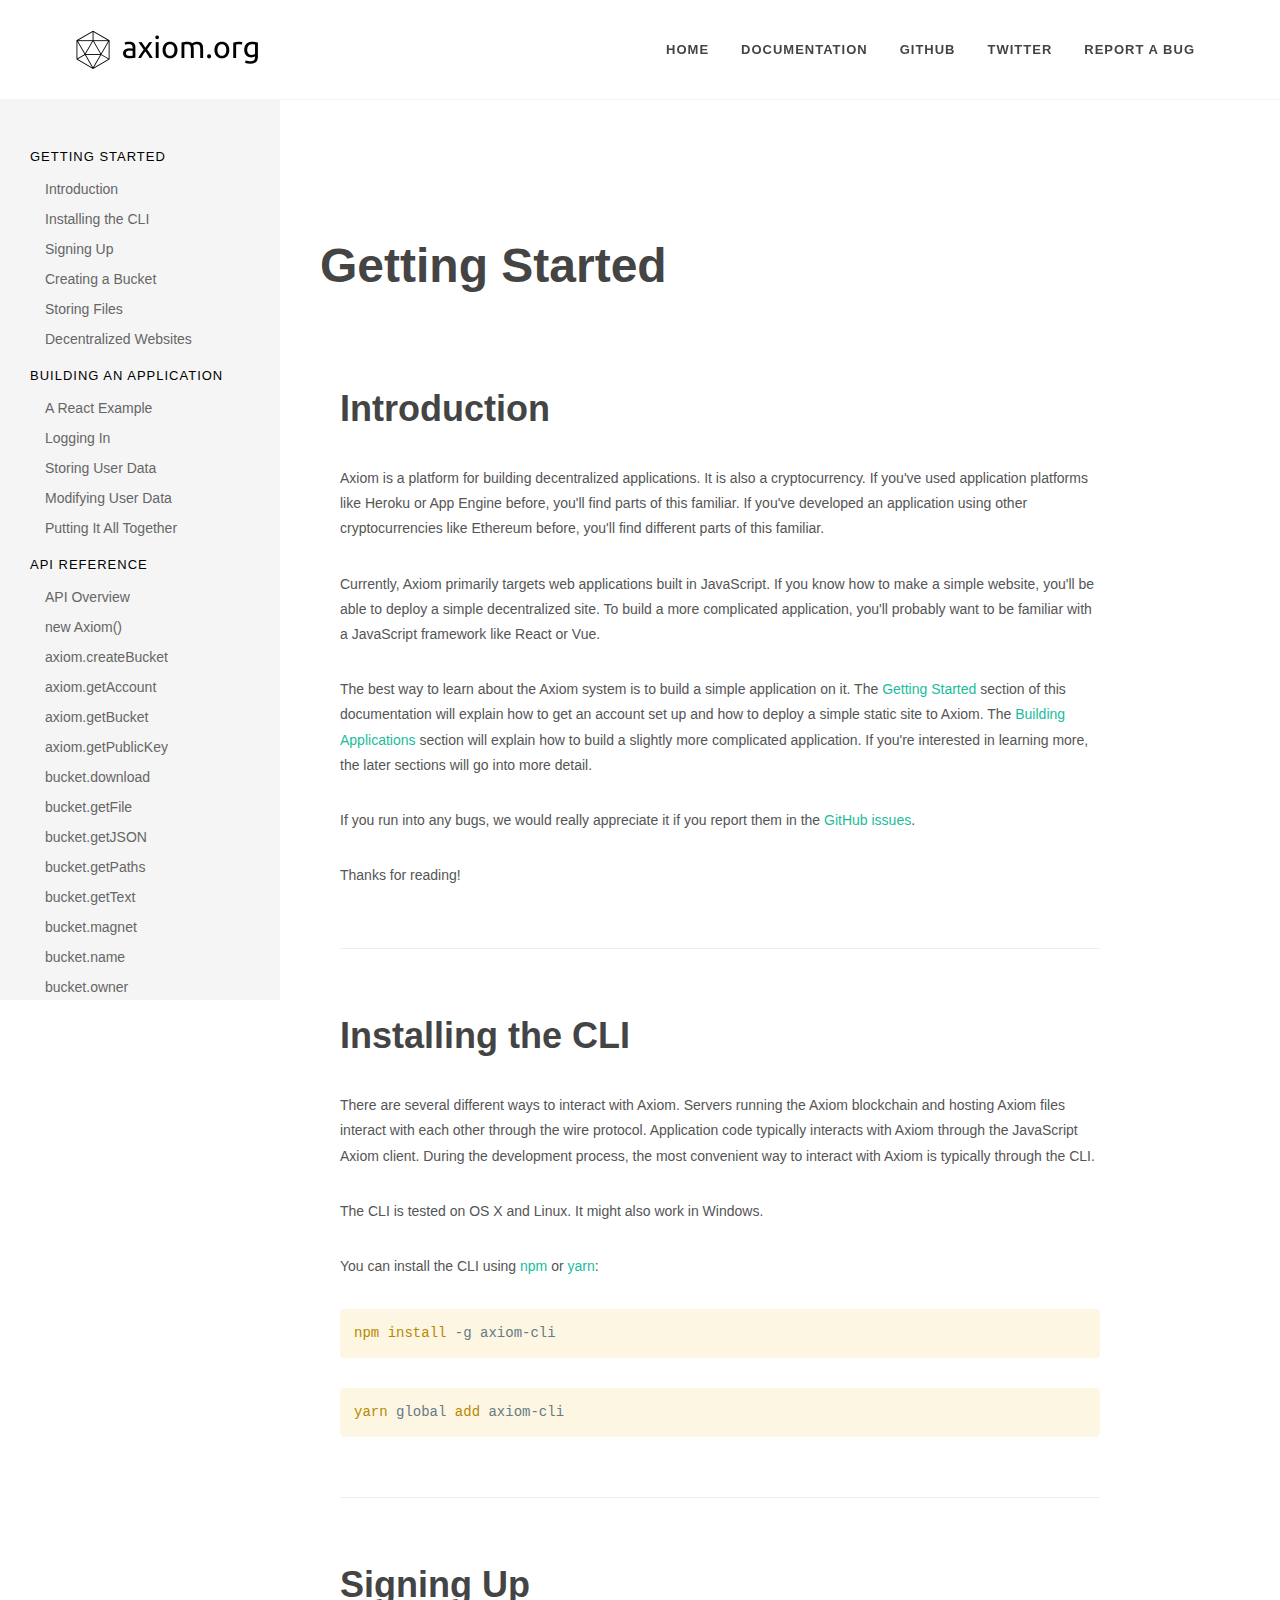
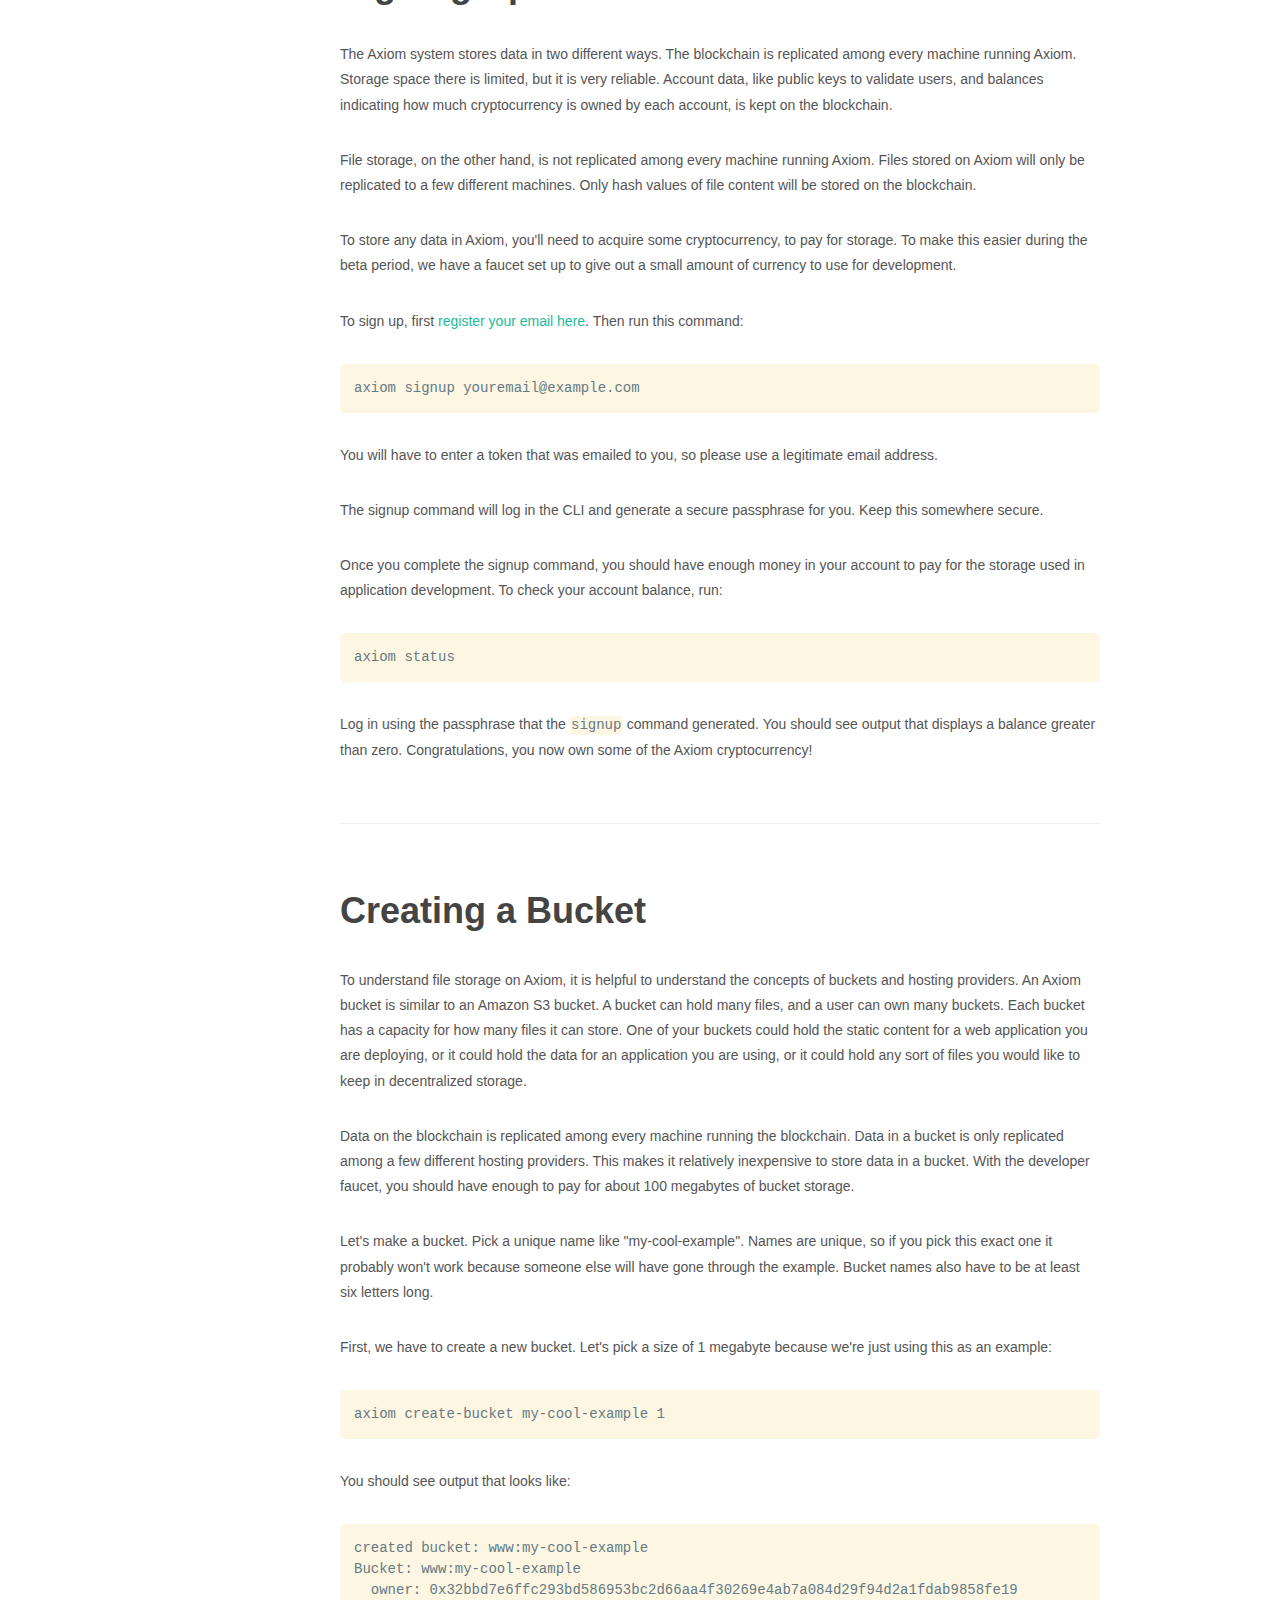
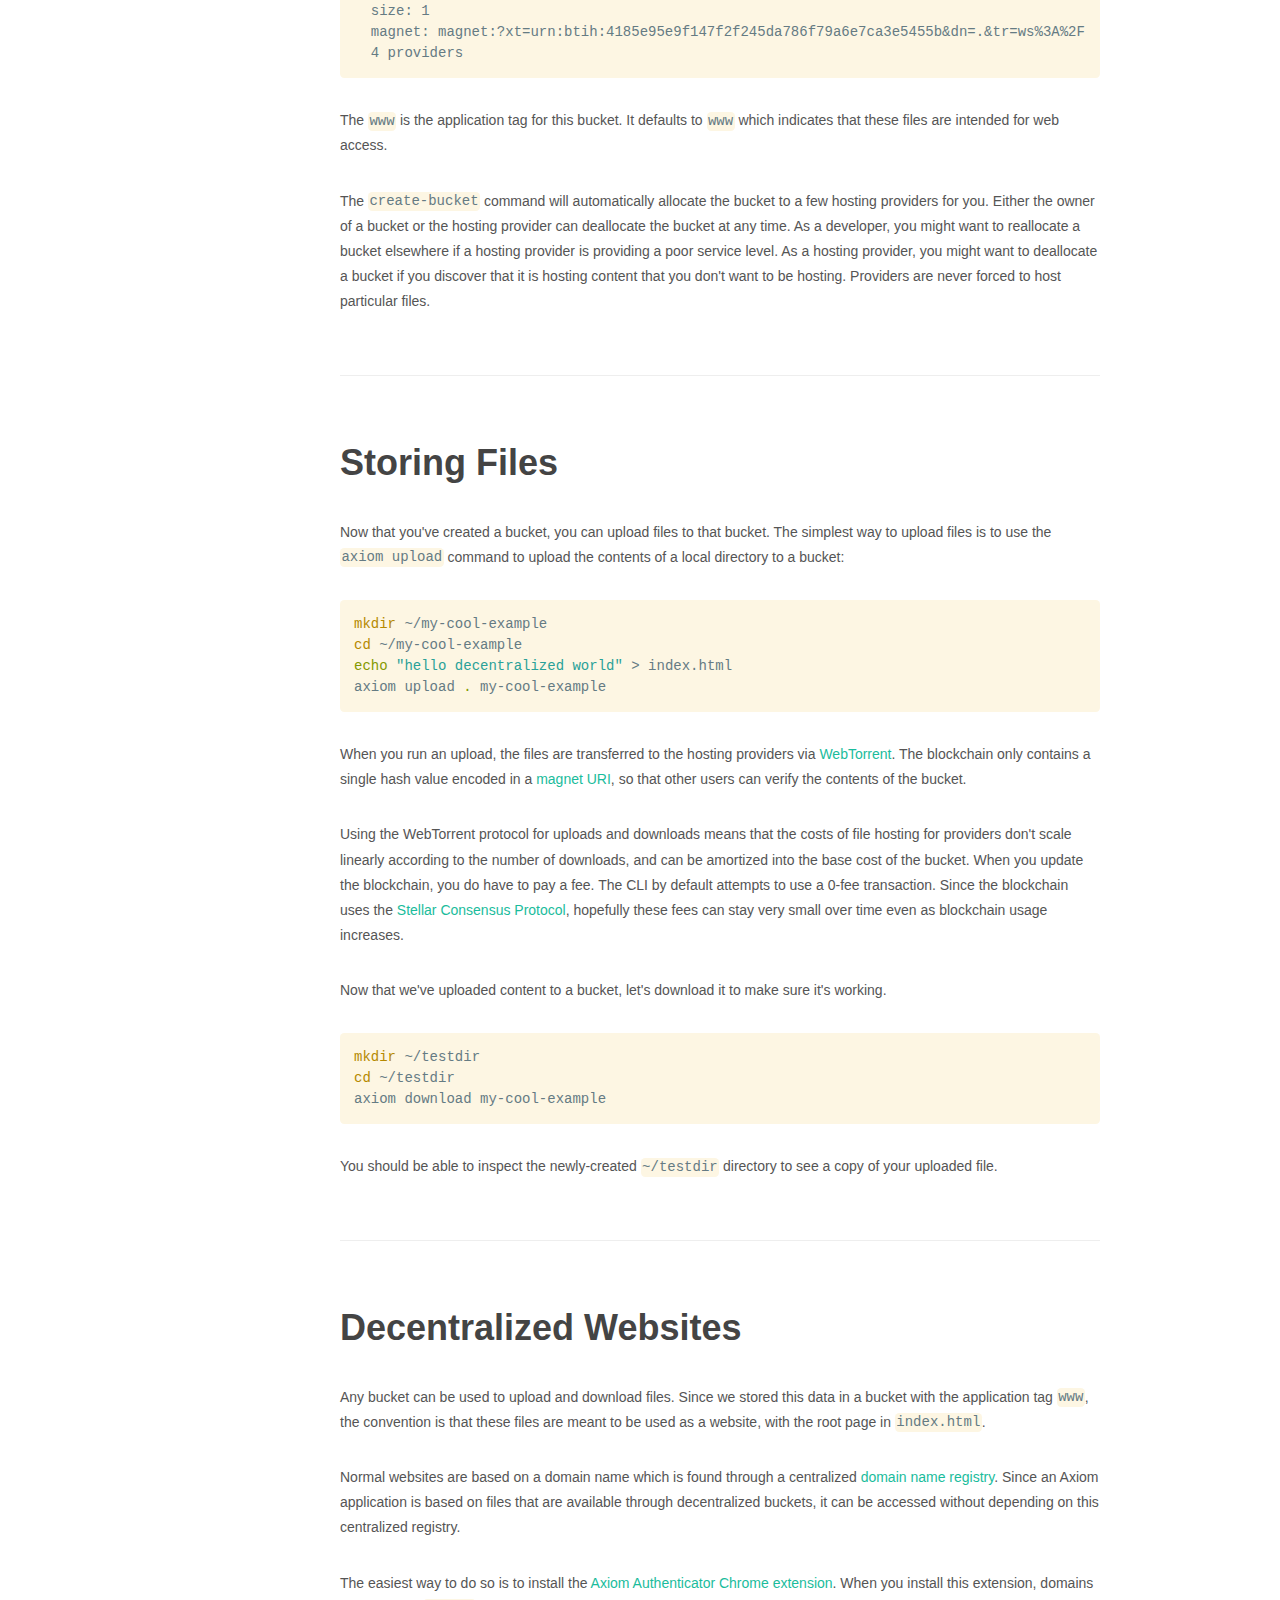
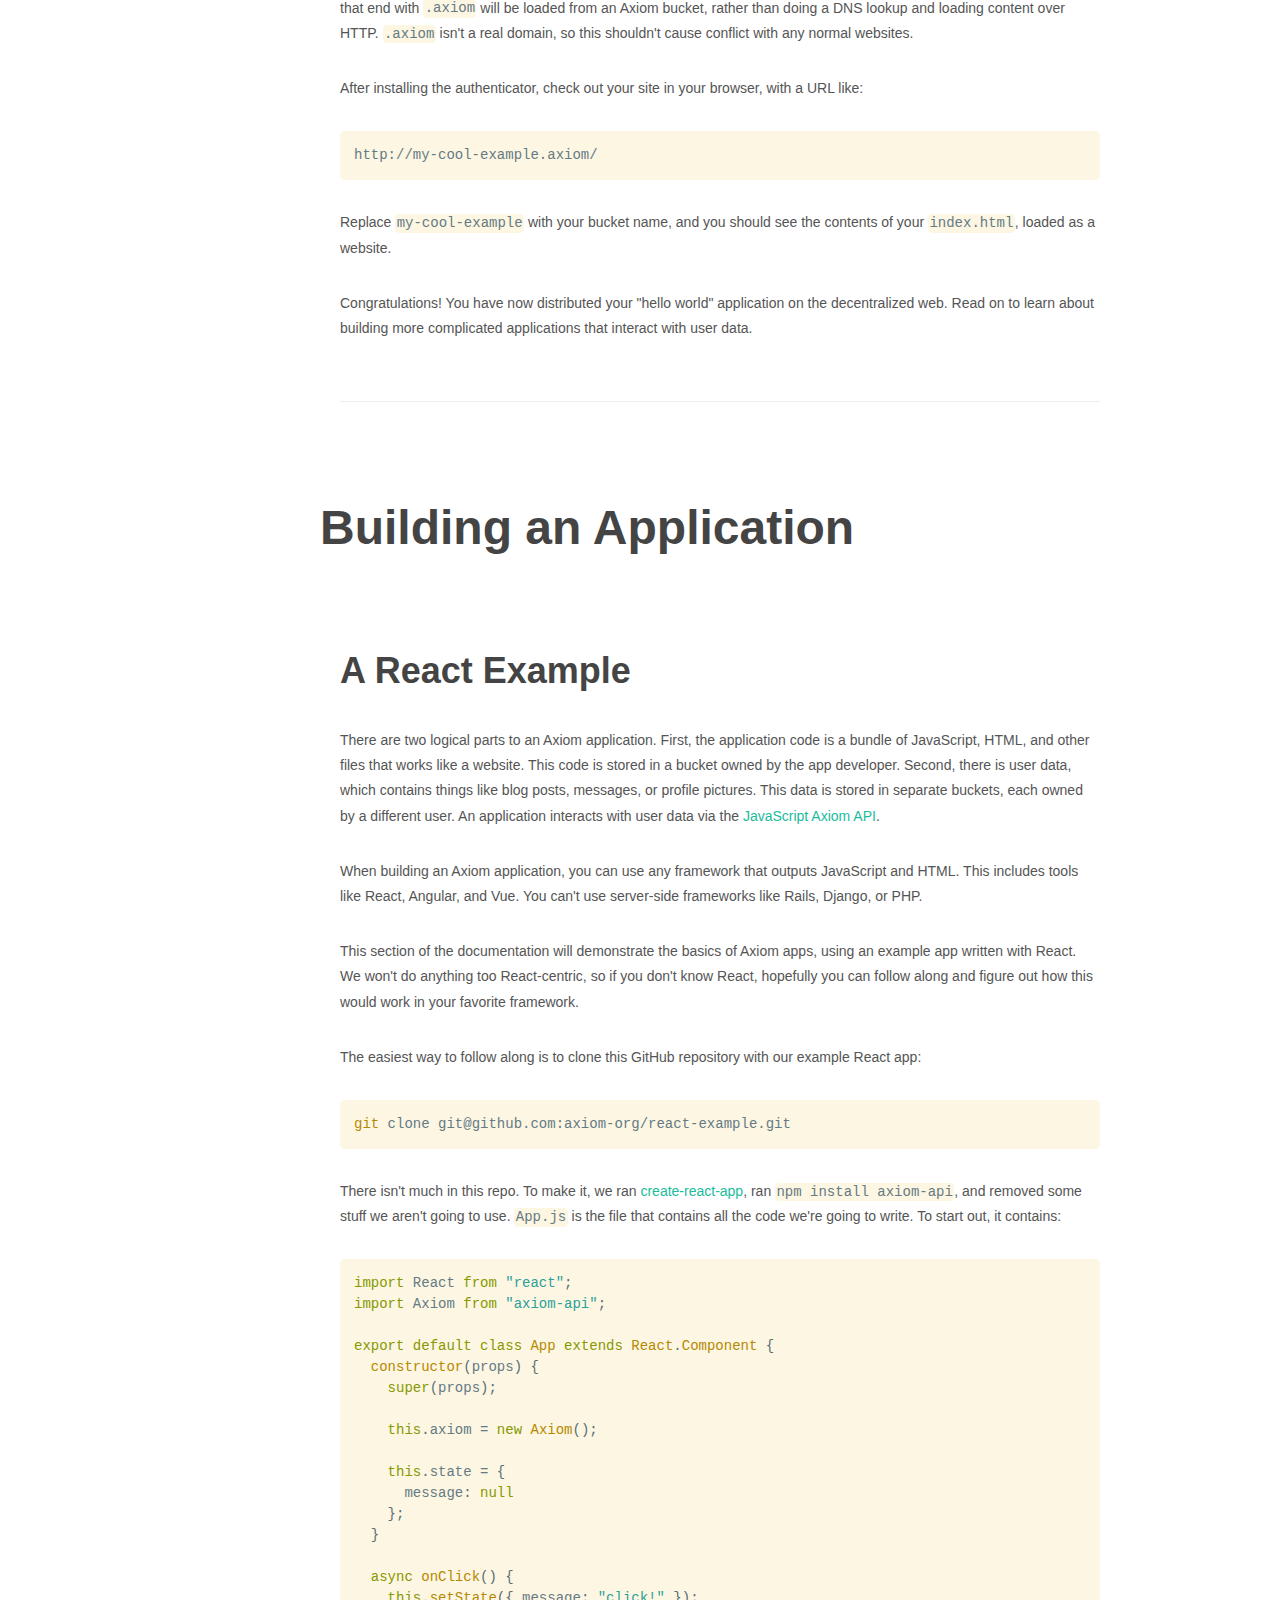
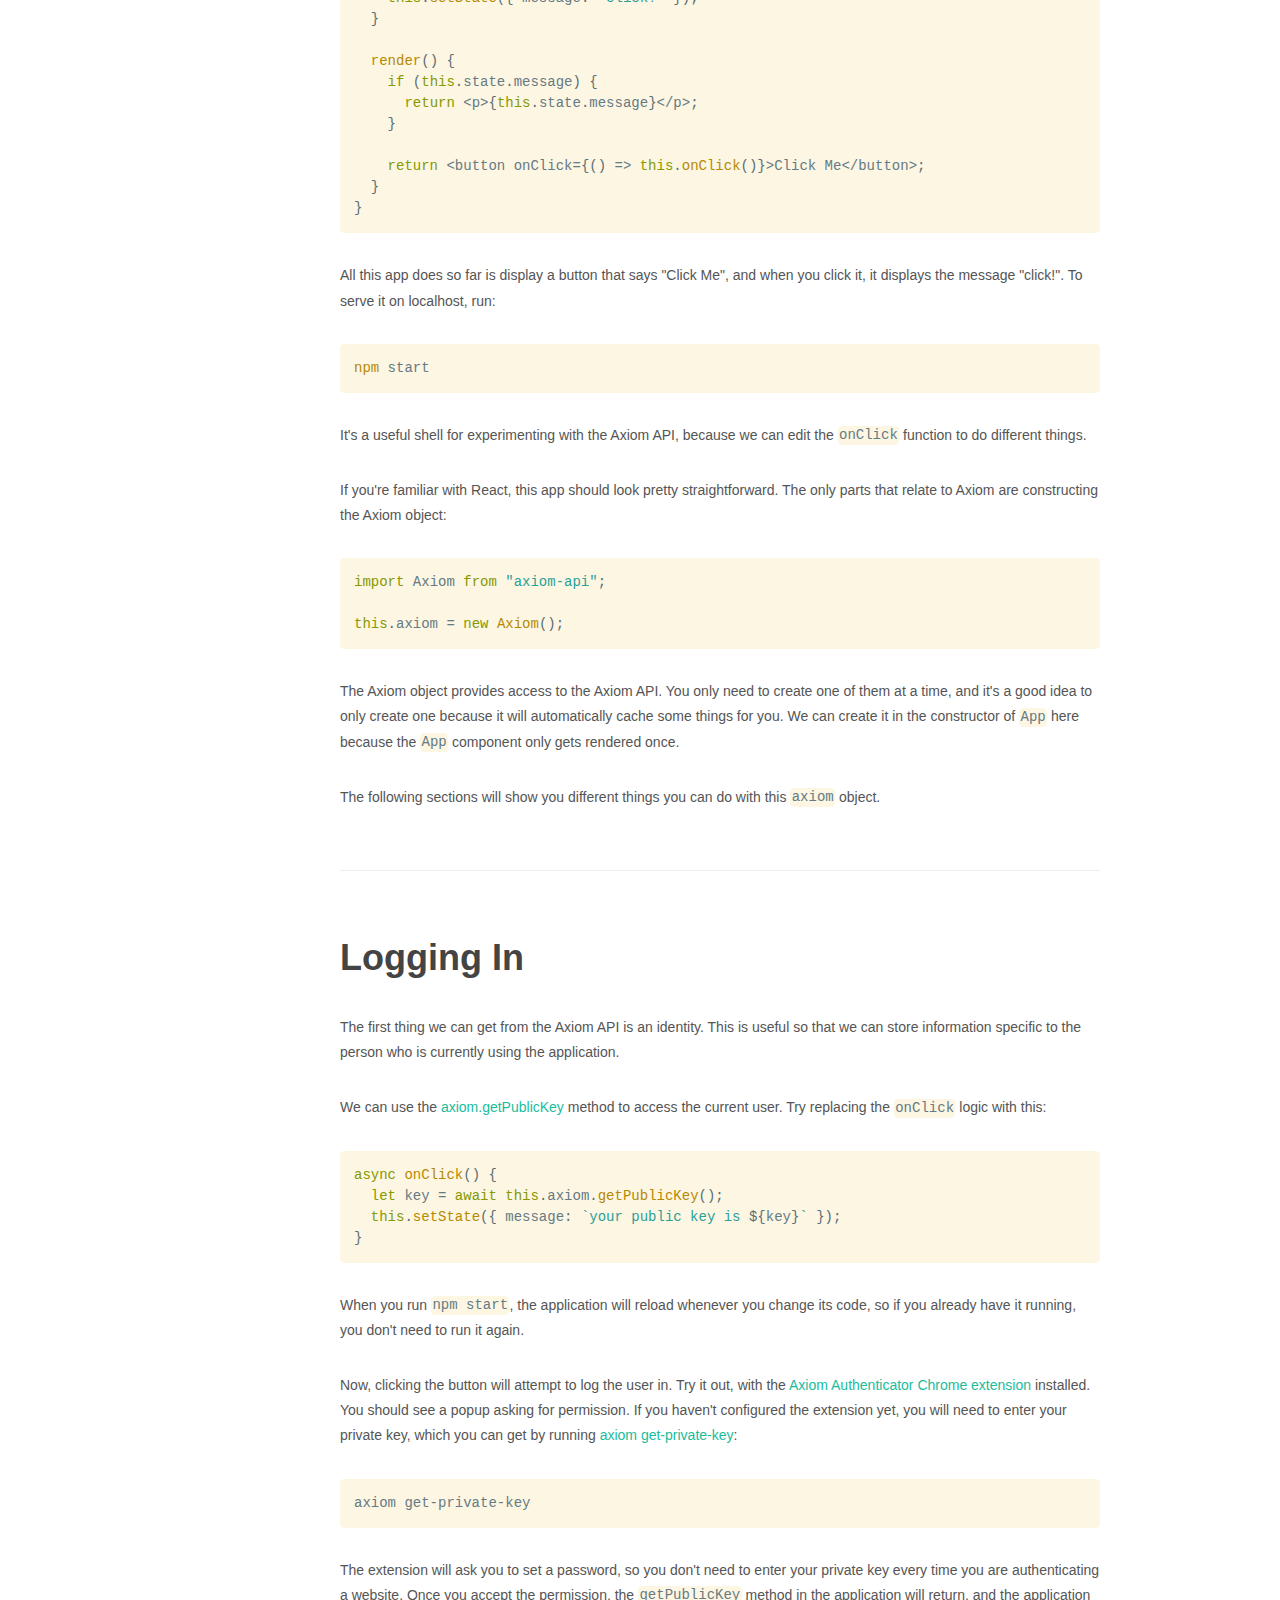
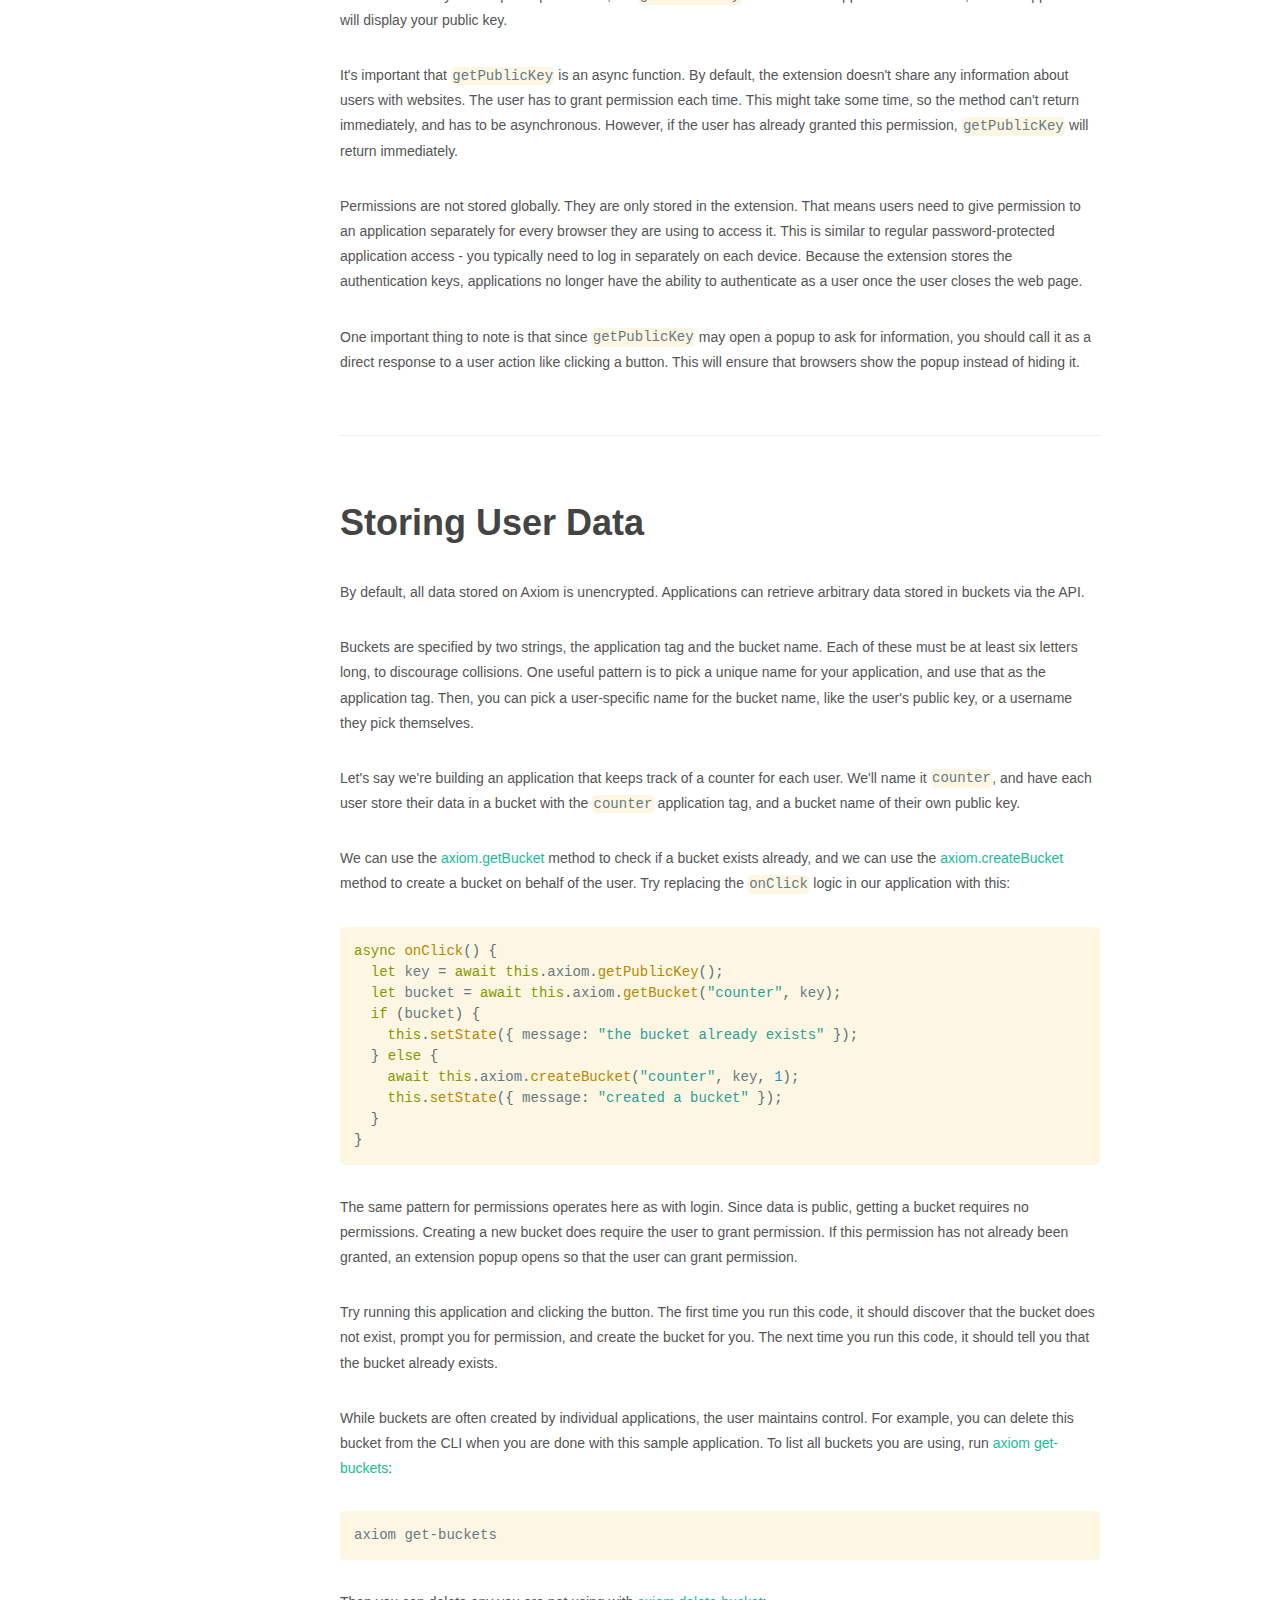
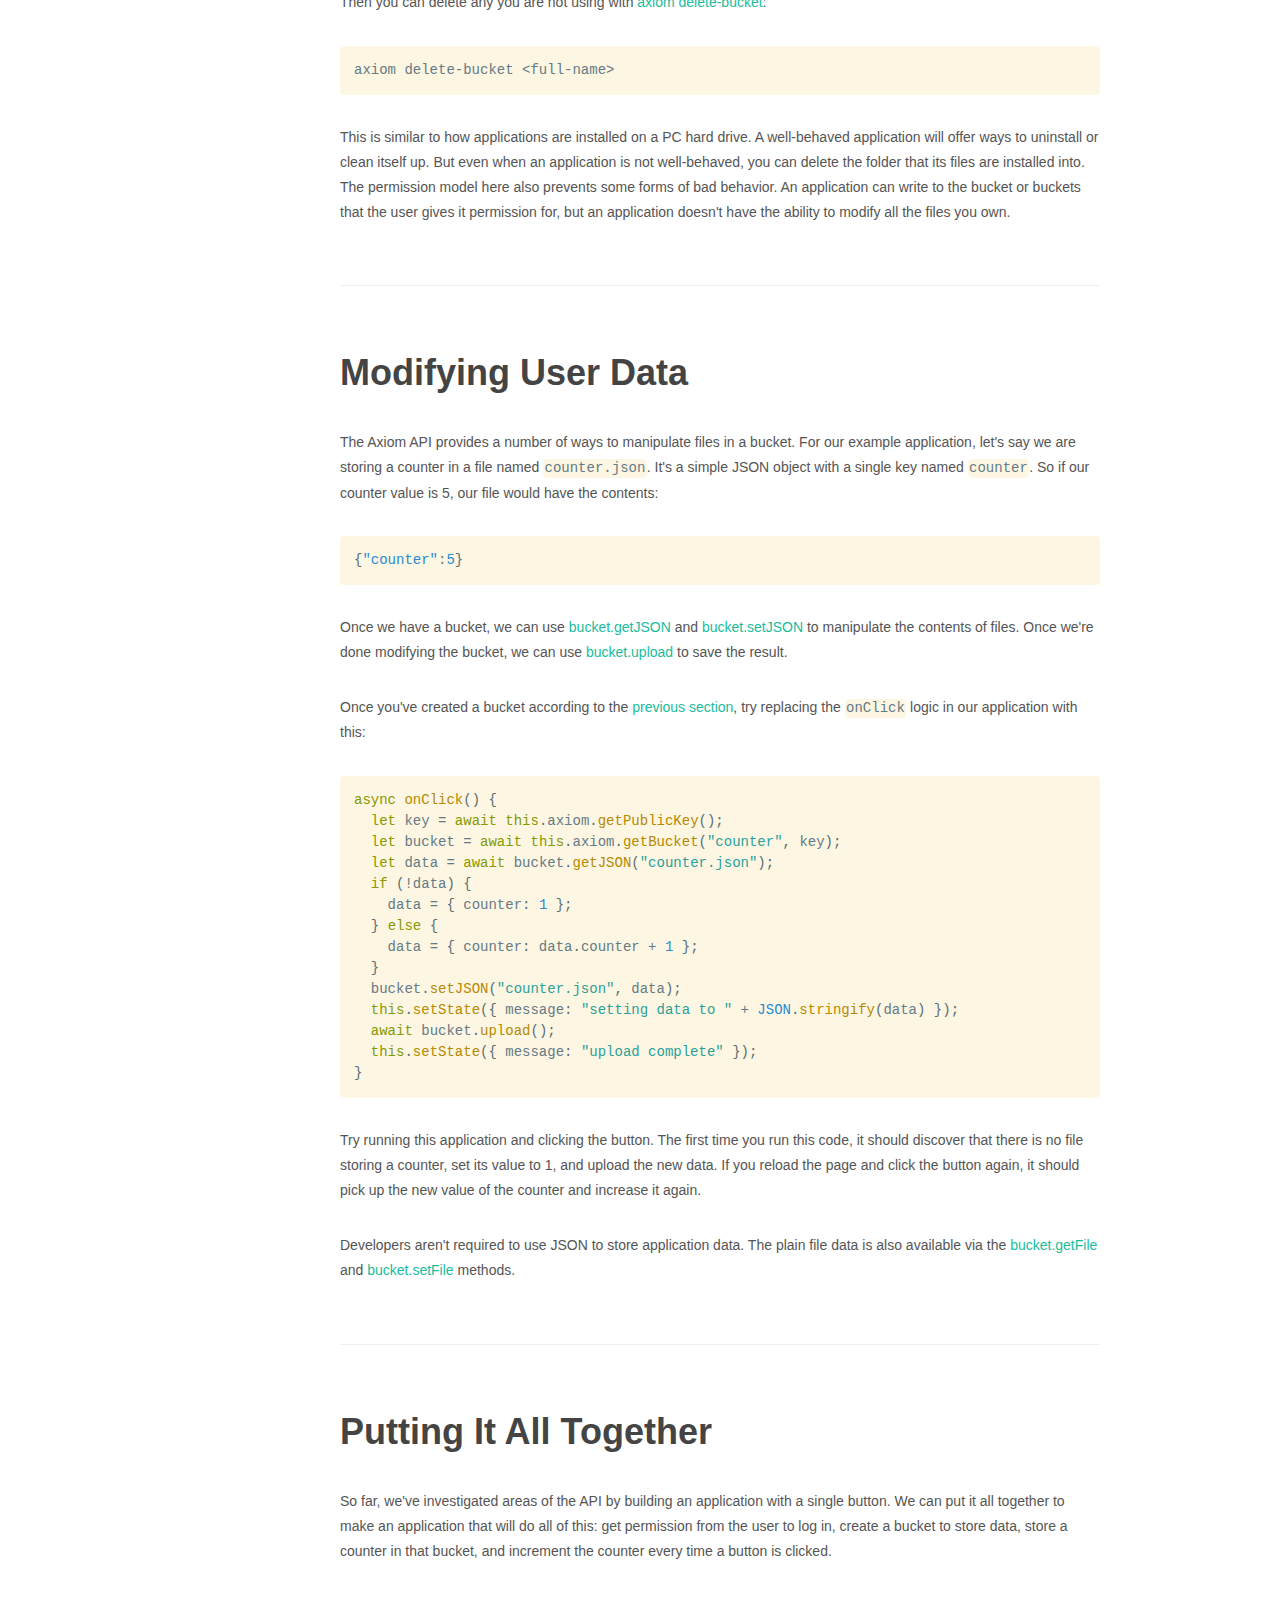
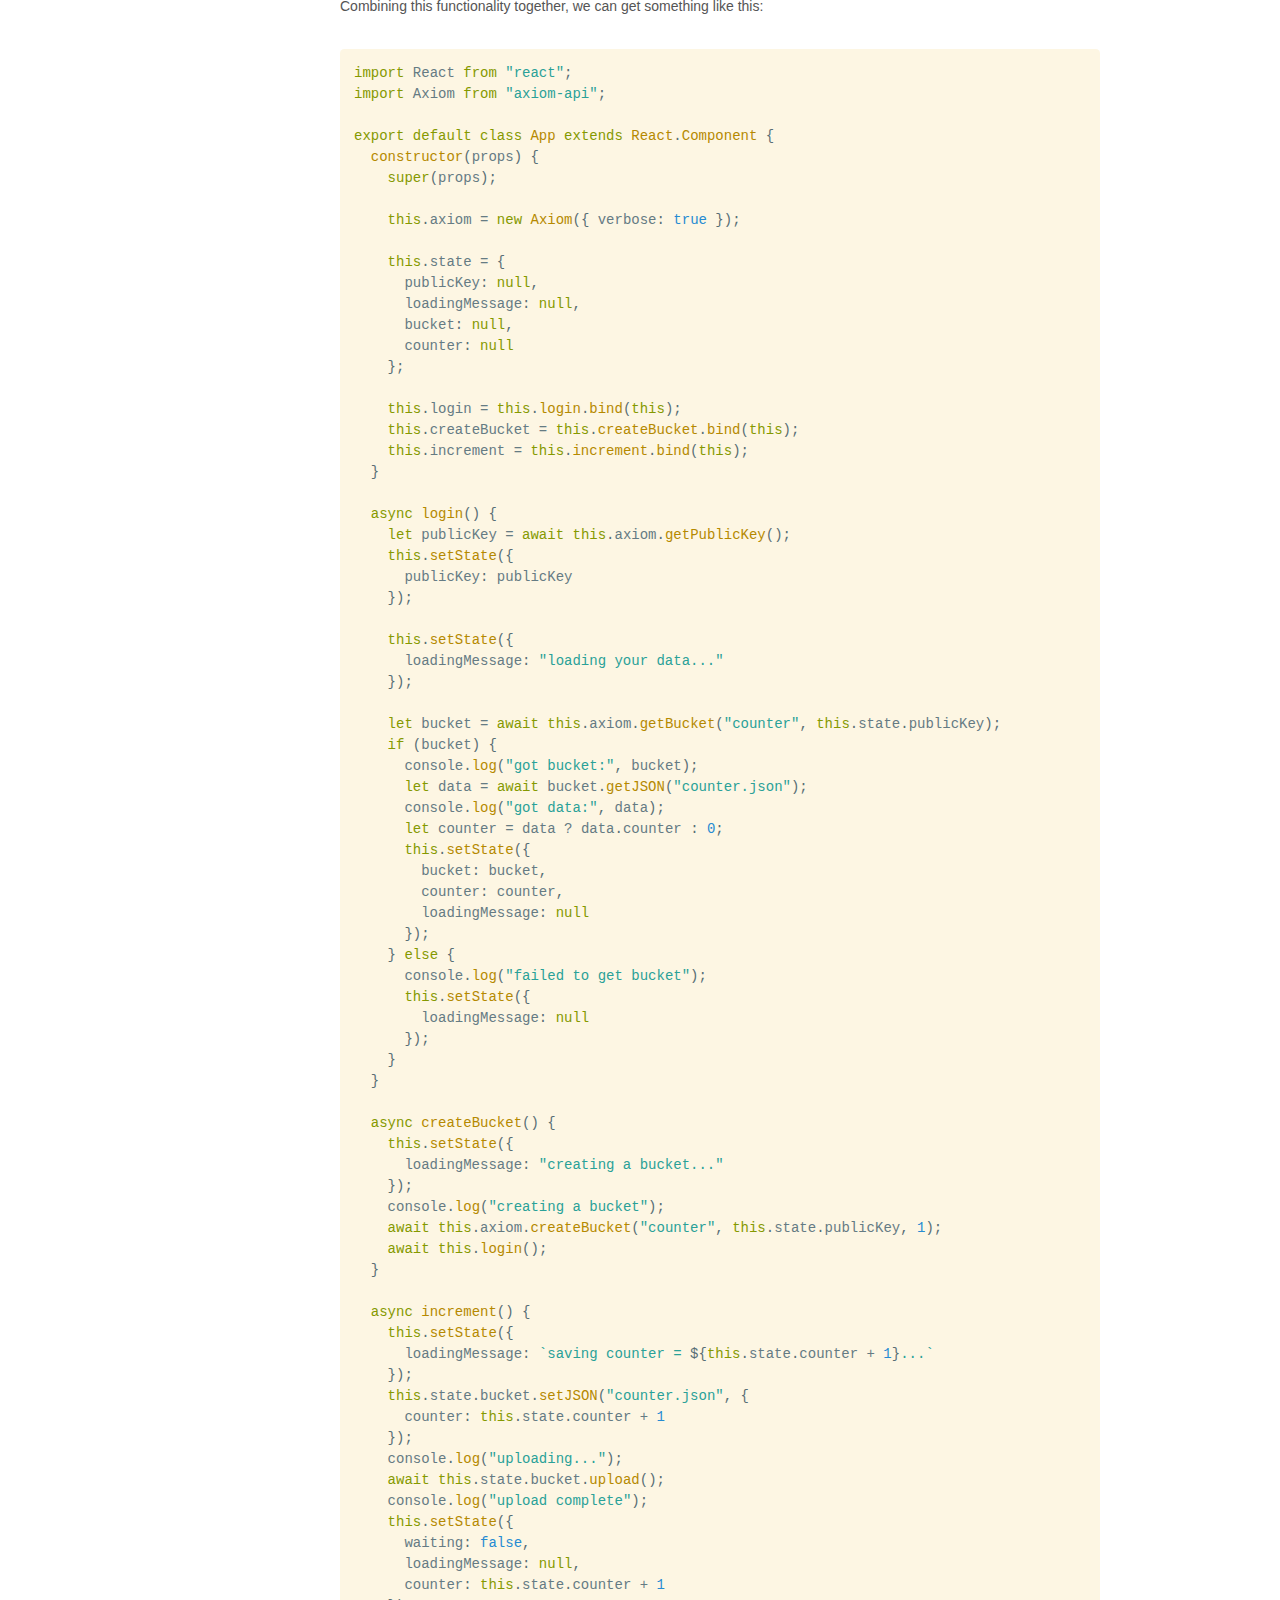
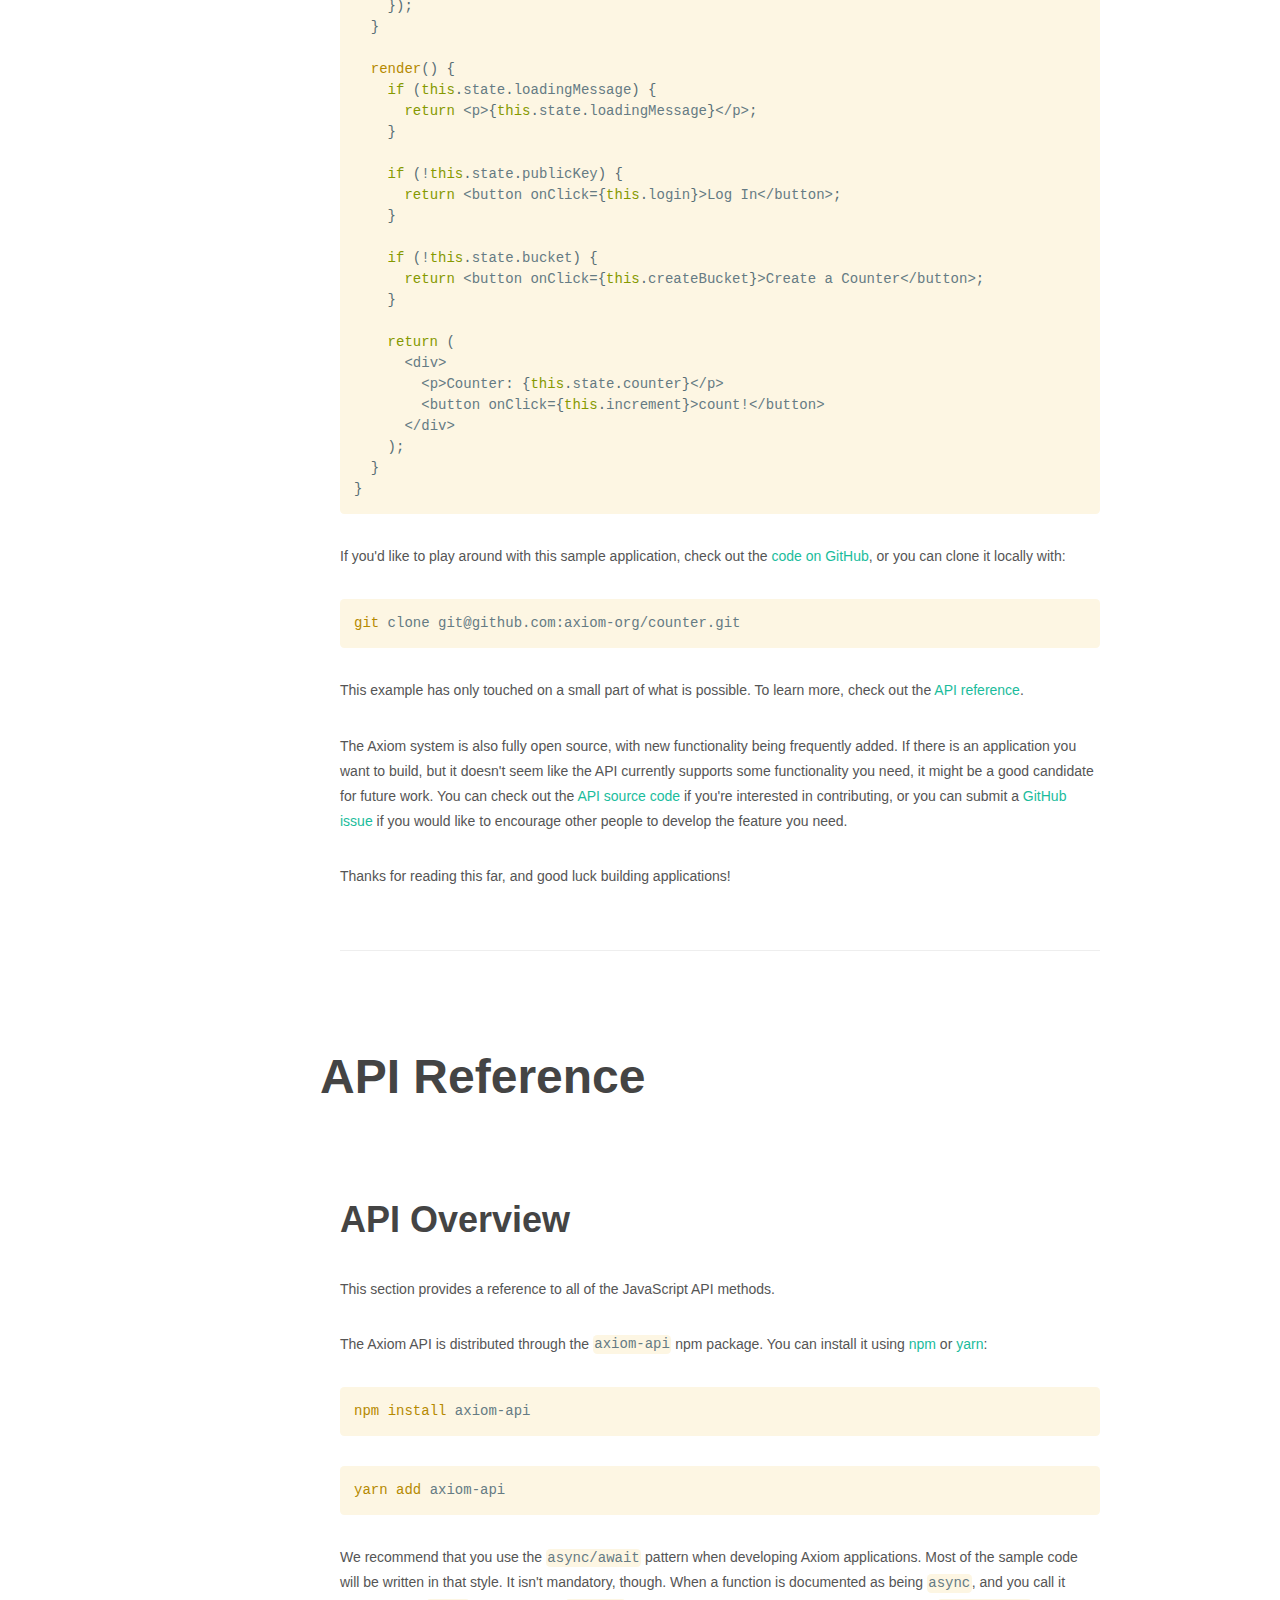
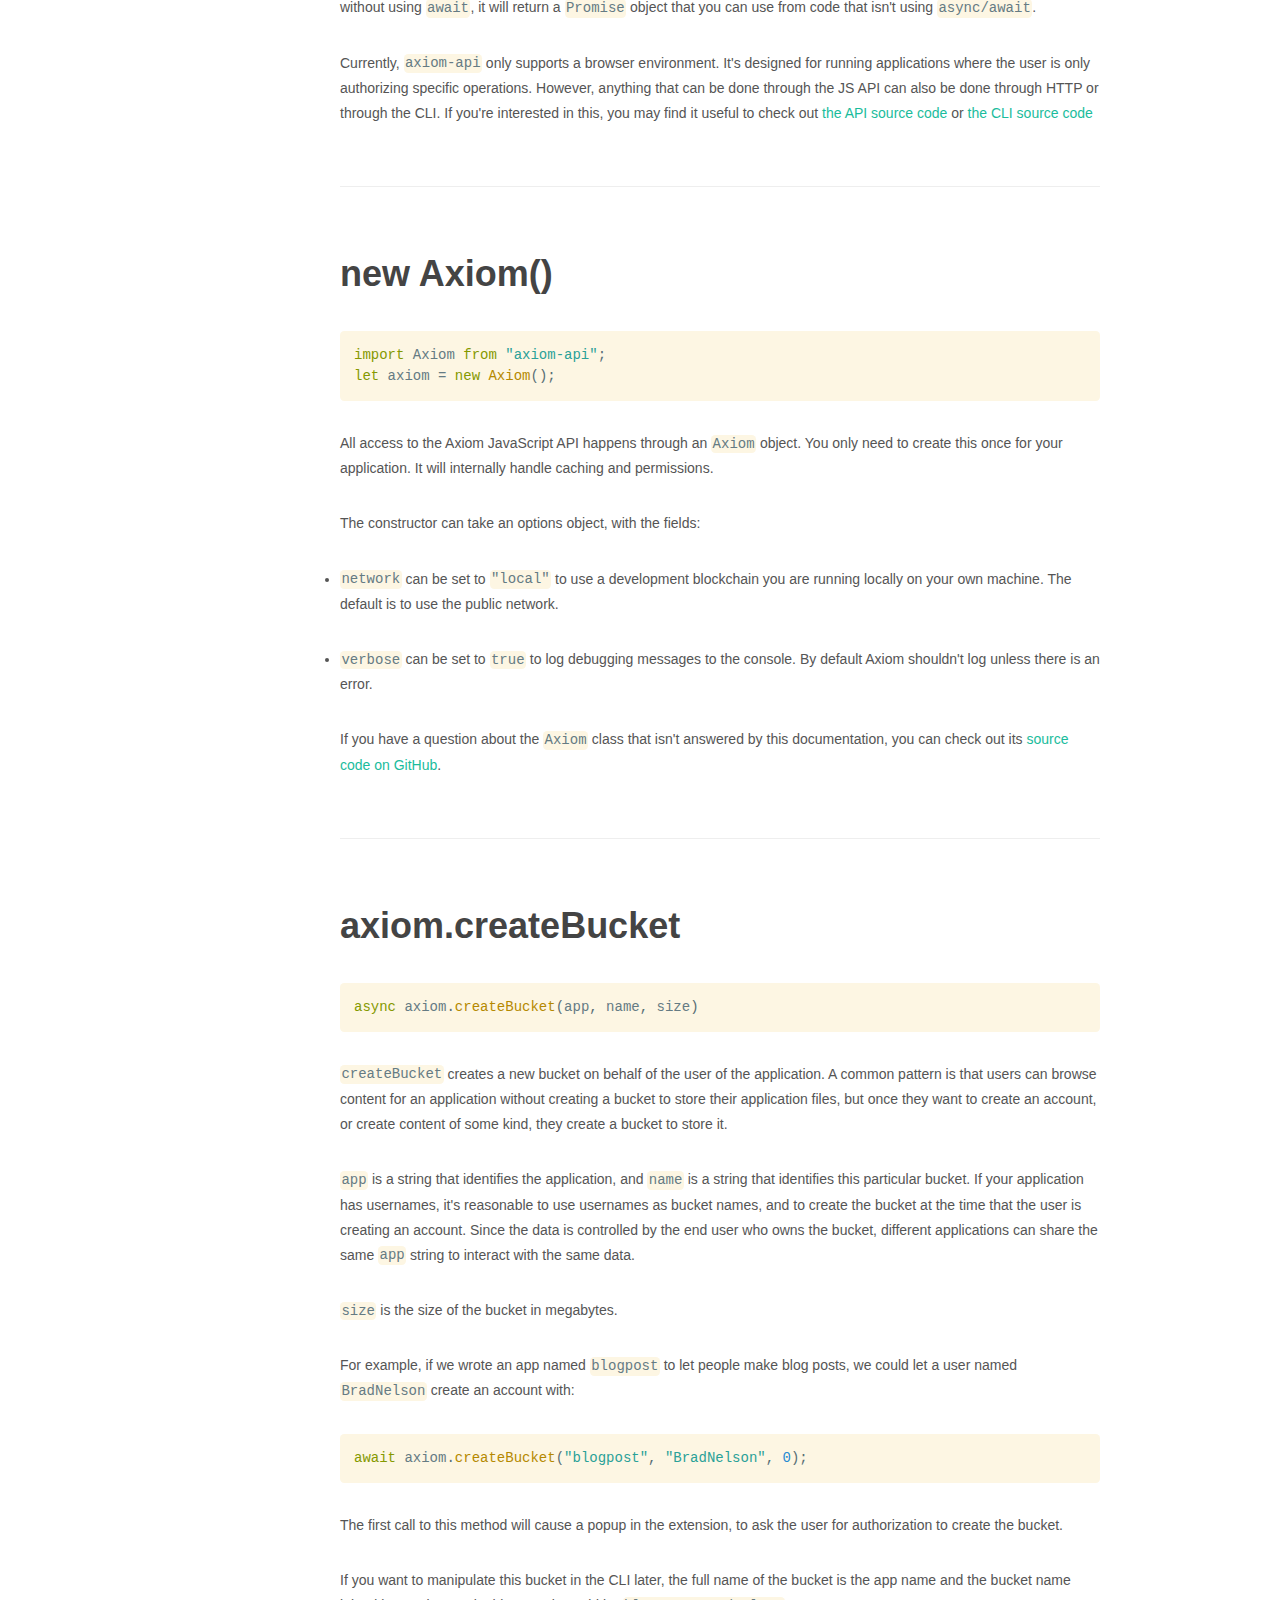
